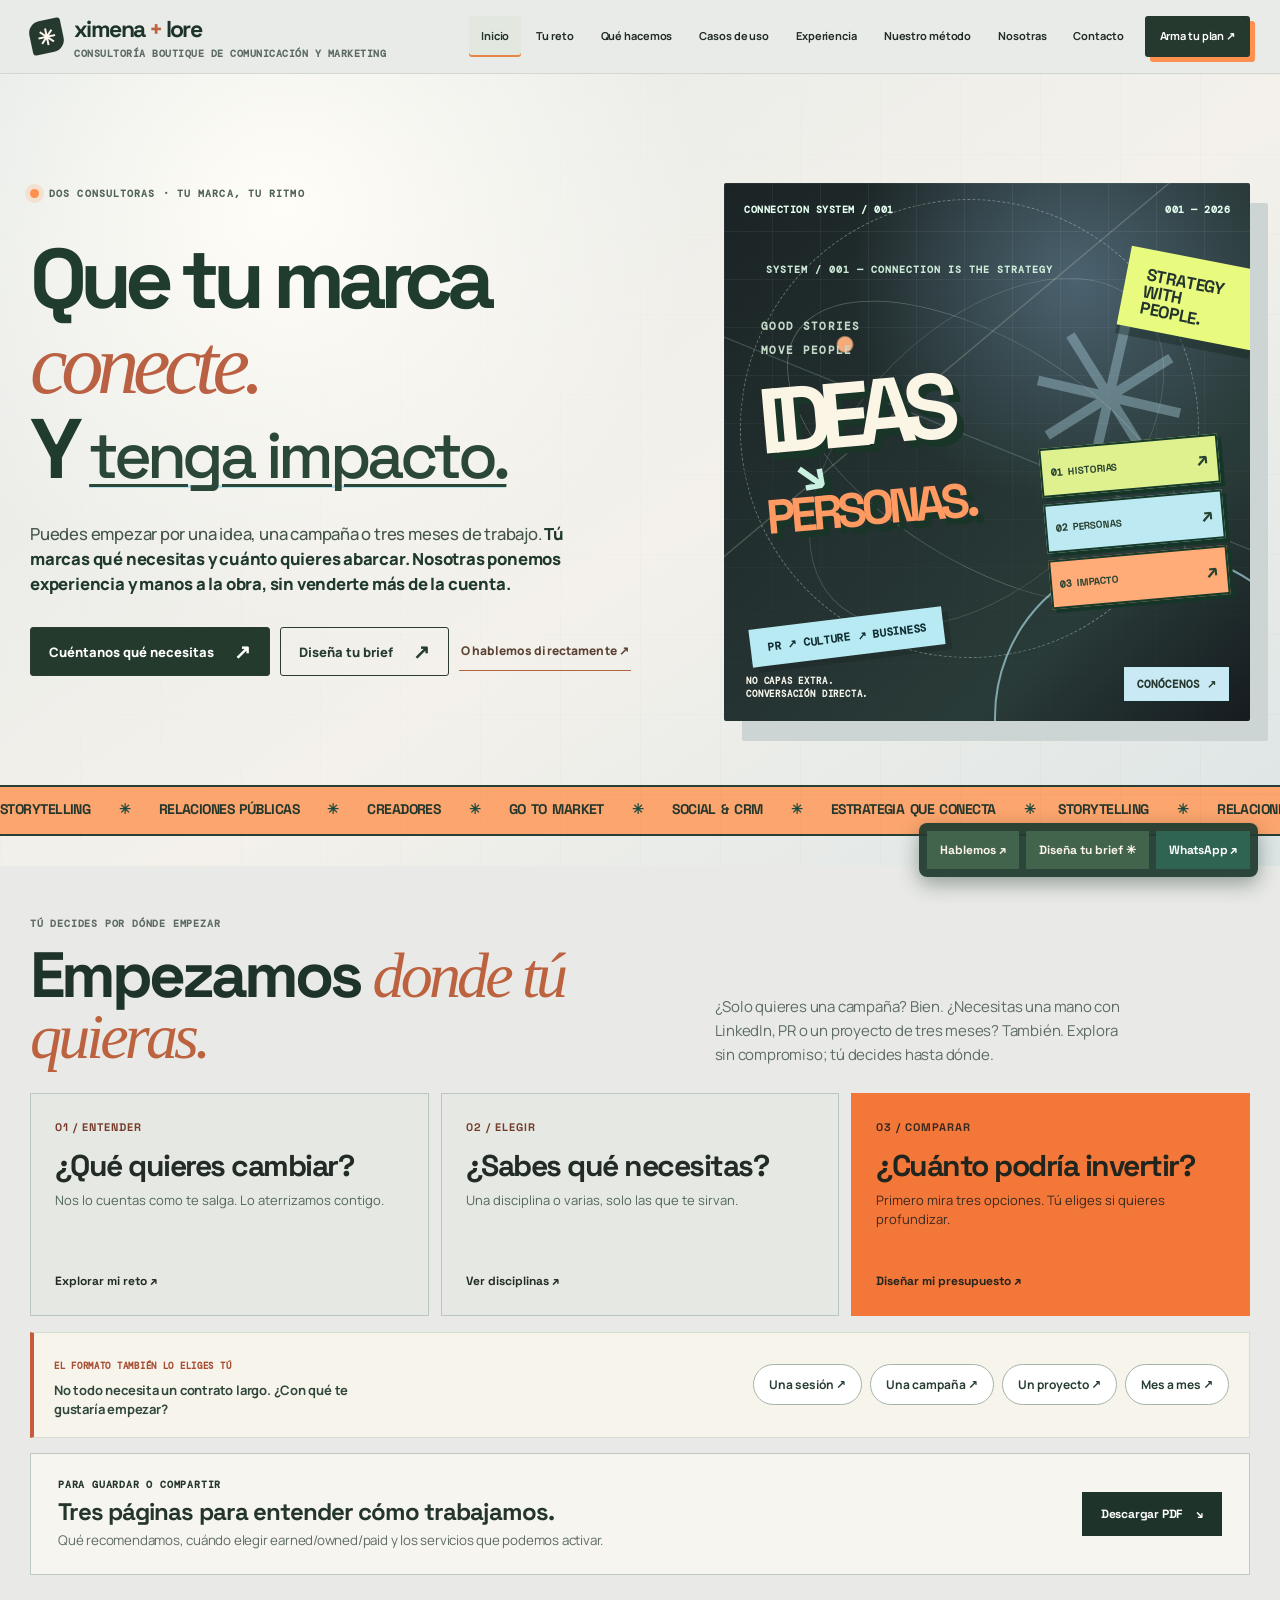
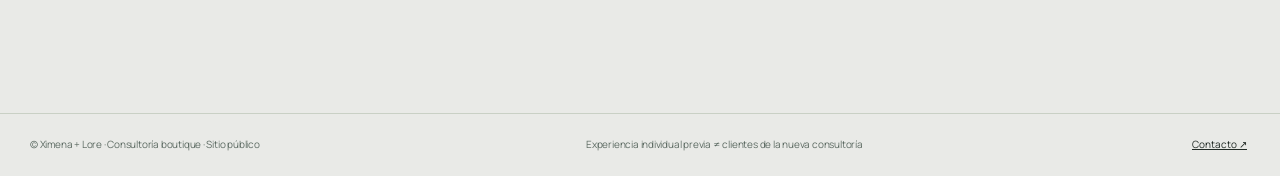
==== index.html @ 66466f3c "V1.9 smooth brief: free three-scope preview, in-flow email for details, client-led formats and copy" ====
<!doctype html>
<html lang="es">
<head>
<meta charset="utf-8">
<meta name="viewport" content="width=device-width, initial-scale=1">
<link rel="canonical" href="https://ximenaylore.github.io/">
<meta name="theme-color" content="#39473f">
<link rel="preconnect" href="https://fonts.googleapis.com">
<link rel="preconnect" href="https://fonts.gstatic.com" crossorigin>
<link href="https://fonts.googleapis.com/css2?family=DM+Mono:wght@400;500&family=Manrope:wght@400;500;600;700;800&family=Space+Grotesk:wght@400;500;600;700&display=swap" rel="stylesheet">
<meta name="description" content="Ximena + Lore. Consultoría boutique de comunicación, PR, storytelling, creators, marketing digital, LinkedIn y GTM. Estrategia y ejecución de la mano de sus fundadoras.">
<meta property="og:title" content="Ximena + Lore | Comunicación que conecta, de cerca">
<meta property="og:description" content="Dos perspectivas para tu marca. Estrategia, criterio y ejecución senior.">
<title>Ximena + Lore | Consultoría boutique de comunicación y marketing</title>
<style>
:root{
  --forest:#40554a;--forest-deep:#283c34;--olive:#6d806f;--sage:#9da99b;--mist:#dce3dc;
  --terracotta:#a65334;--terra-dark:#823e2b;--terra-pale:#f3dfd3;
  --paper:#f6f3ec;--ivory:#fffcf7;--ink:#26352e;--quiet:#637369;--stroke:#cfd5cb;
  --shadow:0 22px 64px rgba(37,55,44,.10);--sans:"DM Sans",system-ui,sans-serif;--display:"Syne","Trebuchet MS",sans-serif;
  --serif:"Instrument Serif",Georgia,serif;
}
*{box-sizing:border-box}html{scroll-behavior:auto}body{margin:0;background:var(--paper);color:var(--ink);font:16px/1.5 var(--sans);-webkit-font-smoothing:antialiased}
button,input,textarea,select{font:inherit}button{cursor:pointer}a{color:inherit}button:disabled{opacity:.45;cursor:not-allowed}a:focus-visible,button:focus-visible,input:focus-visible,textarea:focus-visible,select:focus-visible{outline:3px solid var(--terra-dark);outline-offset:3px}
[hidden]{display:none!important}.skip{position:absolute;z-index:100;left:12px;top:-80px;background:var(--ivory);padding:12px 16px}.skip:focus{top:10px}
.container{width:min(1220px,calc(100% - 48px));margin-inline:auto}.overline{font-size:10px;letter-spacing:.19em;font-weight:800;text-transform:uppercase}.muted{color:var(--quiet)}.small{font-size:13px}.micro{font-size:11px}.serif{font-family:var(--serif);font-weight:400;letter-spacing:-.035em}.display{font-family:var(--display);font-weight:800;letter-spacing:-.073em;text-transform:none;line-height:.99}
h1,h2,h3,p{margin-top:0}h1{font-size:clamp(3.65rem,8.3vw,8.6rem);margin-bottom:24px}h2{font-size:clamp(2.8rem,5.4vw,5.45rem);margin:0 0 20px}h3{margin-bottom:12px}p{line-height:1.6}
.site-header{position:sticky;top:0;z-index:60;background:rgba(246,243,236,.96);border-bottom:1px solid var(--stroke);backdrop-filter:blur(12px)}.header-inner{min-height:77px;display:flex;align-items:center;justify-content:space-between;gap:16px}.brand{display:flex;gap:11px;align-items:center;border:0;background:transparent;color:var(--forest-deep);padding:0;text-align:left;white-space:nowrap}.brand-symbol{width:33px;height:33px;background:var(--terracotta);border-radius:50%;color:var(--ivory);display:grid;place-items:center;font:22px var(--serif);transform:rotate(-15deg)}.brand-name{font-size:22px;letter-spacing:-.08em;font-weight:900}.brand-sub{display:block;font-size:9px;letter-spacing:.06em;text-transform:uppercase;font-weight:700;color:var(--quiet)}
.main-nav{display:flex;align-items:center;gap:3px}.nav-btn{background:transparent;border:0;color:var(--ink);padding:12px 12px;font-size:12px;font-weight:700;border-radius:9px;white-space:nowrap}.nav-btn:hover,.nav-btn[aria-current="page"]{background:var(--mist)}.nav-btn[aria-current="page"]{color:var(--forest-deep)}.nav-btn.nav-cta{background:var(--terracotta);color:white;margin-left:6px;padding:12px 15px}.nav-btn.nav-cta:hover,.nav-btn.nav-cta[aria-current="page"]{background:var(--terra-dark);color:#fff}.hamburger{display:none;white-space:nowrap;background:transparent;border:1px solid var(--stroke);color:var(--ink);border-radius:9px;padding:9px 13px;font-weight:700}
main{min-height:calc(100vh - 140px)}.view{min-height:calc(100svh - 138px);padding:52px 0 68px}.view[hidden]{display:none}.page-head{display:flex;justify-content:space-between;gap:28px;align-items:end;margin-bottom:28px}.page-head h2{max-width:750px}.page-head p{max-width:360px;margin:0;font-size:14px;color:var(--quiet)}.underline-accent{border-bottom:6px solid var(--terracotta)}.accent{color:var(--terracotta)}
.pill{border-radius:100px;border:1px solid var(--ink);padding:12px 19px;display:inline-flex;align-items:center;justify-content:center;gap:9px;text-decoration:none;font-size:12px;font-weight:800;background:transparent;color:var(--ink);transition:transform .15s ease,background .15s ease}.pill:hover{transform:translateY(-2px)}.pill.primary{background:var(--terracotta);border-color:var(--terracotta);color:#fff}.pill.primary:hover{background:var(--terra-dark)}.pill.deep{background:var(--forest-deep);border-color:var(--forest-deep);color:var(--ivory)}.pill.cream{background:var(--ivory);color:var(--ink);border-color:var(--ivory)}.pill.small-pill{padding:9px 13px;font-size:11px}
/* HERO: a landing within the experience, not the beginning of a vertical brochure */
.view-home{padding-top:0}.hero-stage{position:relative;overflow:hidden;background:var(--forest);color:var(--ivory);padding:55px 0 30px}.hero-stage:after{content:"";position:absolute;inset:0;pointer-events:none;background-image:radial-gradient(#fff 0.55px,transparent 0.6px);background-size:9px 9px;opacity:.04}.hero-grid{display:grid;grid-template-columns:1.02fr .98fr;gap:32px;min-height:480px;align-items:center;position:relative;z-index:1}.hero-stage h1{max-width:670px}.hero-stage h1 em{font:italic 400 .76em/1 var(--serif);text-transform:none;color:var(--terra-pale);letter-spacing:-.07em}.hero-lede{font-size:clamp(15px,1.6vw,19px);max-width:520px;color:#f1f2e9;margin-bottom:25px}.hero-actions{display:flex;gap:10px;flex-wrap:wrap}.hero-left .overline{color:#d6dfd4;margin-bottom:20px}
.artwork{height:440px;position:relative;max-width:590px;margin:auto;width:100%;isolation:isolate}.artwork:before{content:"";position:absolute;width:74%;height:86%;border:1px solid rgba(249,244,235,.4);left:13%;top:7%;transform:rotate(-7deg);border-radius:48% 52% 43% 57%;z-index:-1}.artwork:after{content:"✳";color:var(--terracotta);position:absolute;font-size:166px;line-height:1;bottom:-16px;left:1%;transform:rotate(-12deg);z-index:3}.hero-photo{position:absolute;object-fit:cover;border:10px solid #f7f4ec;border-bottom-width:32px;box-shadow:0 19px 36px #152a24a8;filter:grayscale(1)}.hero-photo.xime{width:48%;height:68%;left:11%;top:5%;transform:rotate(-12deg);z-index:1}.hero-photo.lore{width:42%;height:69%;left:50%;top:19%;transform:rotate(10deg);z-index:2}.hand-note{position:absolute;z-index:4;left:30%;bottom:2%;background:var(--terra-pale);color:var(--terra-dark);transform:rotate(-6deg);padding:12px 18px;box-shadow:0 7px 15px #152a2459;font:italic 26px/1.05 var(--serif)}.hero-mini{display:flex;justify-content:space-between;gap:16px;border-top:1px solid #b6c7b450;padding-top:13px;font-size:10px;letter-spacing:.10em;text-transform:uppercase;font-weight:700;position:relative;z-index:1}
.entry-tray{padding:27px 0 0}.entry-top{display:flex;justify-content:space-between;gap:20px;align-items:center;margin-bottom:15px}.entry-top h3{font:italic 27px var(--serif);margin:0}.entry-top p{font-size:11px;margin:0;color:var(--quiet)}.entry-grid{display:grid;grid-template-columns:repeat(5,minmax(0,1fr));gap:9px}.entry-button{border:1px solid var(--stroke);background:var(--ivory);padding:15px;min-height:113px;display:flex;flex-direction:column;align-items:flex-start;justify-content:space-between;text-align:left;transition:background .15s,border .15s,transform .15s;color:var(--ink)}.entry-button:hover{background:var(--terra-pale);border-color:var(--terracotta);transform:translateY(-3px)}.entry-button .entry-no{font:italic 27px var(--serif);color:var(--terracotta)}.entry-button strong{font-size:13px;line-height:1.25;max-width:135px}.entry-button .arrow{margin-left:auto;align-self:end;color:var(--terra-dark)}
/* Interactive problems & methodology */
.problem-layout{display:grid;grid-template-columns:.9fr 1.1fr;gap:15px;align-items:stretch}.problem-list{display:grid;gap:9px}.problem-choice{text-align:left;border:1px solid var(--stroke);background:var(--ivory);padding:17px 20px;display:flex;gap:18px;align-items:center;justify-content:space-between;color:var(--ink);min-height:74px}.problem-choice span{font:italic 22px var(--serif)}.problem-choice small{font-weight:800;font-size:10px;color:var(--quiet)}.problem-choice[aria-pressed="true"]{background:var(--forest);color:var(--ivory);border-color:var(--forest)}.problem-choice[aria-pressed="true"] small{color:#e1e8dc}.problem-detail{background:var(--mist);padding:35px;min-height:370px;display:flex;flex-direction:column;position:relative;overflow:hidden}.problem-detail:after{content:"↗";position:absolute;right:17px;top:-32px;font:180px var(--serif);color:#cad5cb;pointer-events:none}.problem-detail h3{font:400 clamp(30px,3.8vw,55px)/1.04 var(--serif);letter-spacing:-.055em;margin:17px 0;max-width:600px;position:relative;z-index:1}.problem-detail p{max-width:540px;position:relative;z-index:1}.mini-label{font-size:11px;text-transform:uppercase;letter-spacing:.12em;font-weight:800}.detail-pills{display:flex;gap:7px;flex-wrap:wrap;position:relative;z-index:1;margin:14px 0 auto}.detail-pills span{border:1px solid #9caf9e;border-radius:100px;padding:7px 10px;font-size:11px}.detail-actions{display:flex;gap:9px;flex-wrap:wrap;margin-top:26px;position:relative;z-index:1}
.method-strip{margin-top:28px;display:grid;grid-template-columns:repeat(6,1fr);gap:8px}.method-chip{border:1px solid var(--stroke);background:var(--paper);padding:13px;text-align:left;font-size:11px;min-height:78px;color:var(--ink)}.method-chip strong{display:block;font:italic 20px var(--serif);margin-bottom:3px;color:var(--terracotta)}.method-chip[aria-pressed="true"]{background:var(--terra-pale);border-color:var(--terracotta)}.method-reveal{margin-top:10px;padding:15px 20px;border-left:4px solid var(--terracotta);font-size:13px;background:var(--ivory)}
/* Services explorer */
.service-shell{display:grid;grid-template-columns:minmax(250px,.42fr) 1fr;gap:13px;min-height:430px}.service-menu{border:1px solid var(--stroke);background:#e9ede6;padding:13px}.service-filters{display:flex;flex-wrap:wrap;gap:6px;margin-bottom:13px}.filter{background:transparent;border:1px solid #b7c3b6;padding:7px 10px;border-radius:100px;font-size:10px;font-weight:800;color:var(--ink)}.filter[aria-pressed="true"]{background:var(--forest);color:var(--ivory);border-color:var(--forest)}.service-list{display:grid;gap:6px}.service-item{width:100%;text-align:left;border:0;border-bottom:1px solid #c5d0c4;background:transparent;padding:11px 8px;display:flex;align-items:center;justify-content:space-between;gap:10px;color:var(--ink);font-size:14px;font-weight:700}.service-item[aria-pressed="true"]{color:var(--terra-dark);background:var(--ivory)}.service-item span:last-child{font-size:17px}
.service-display{background:var(--forest-deep);color:var(--ivory);padding:30px;display:flex;flex-direction:column;min-height:430px;position:relative;overflow:hidden}.service-display:after{content:"✳";font:210px var(--serif);color:#496052;opacity:.38;position:absolute;right:-14px;top:-80px;z-index:0}.service-display>*{position:relative;z-index:1}.service-display .overline{color:#aebfb0}.service-display h3{font:400 clamp(32px,4.2vw,61px)/1.02 var(--serif);letter-spacing:-.05em;margin:17px 0;max-width:680px}.service-display p{max-width:610px;color:#e4e9df}.service-feature-title{font-size:11px;text-transform:uppercase;letter-spacing:.13em;margin-top:12px;color:#d5dfd0;font-weight:800}.deliverables{display:flex;flex-wrap:wrap;gap:7px;margin:10px 0 auto;padding:0;list-style:none}.deliverables li{border:1px solid #6c8375;border-radius:100px;padding:7px 10px;font-size:11px}.service-foot{border-top:1px solid #668070;margin-top:23px;padding-top:14px;display:flex;gap:17px;justify-content:space-between;align-items:center}.service-foot p{margin:0;font-size:11px;max-width:370px}
/* Evidence carousel */
.evidence-frame{display:grid;grid-template-columns:1.1fr .9fr;min-height:400px;background:var(--forest);color:var(--ivory)}.case-story{padding:37px 40px;display:flex;flex-direction:column}.case-story .overline{color:#d3ded0}.case-story h3{font:400 clamp(36px,4.6vw,64px)/1 var(--serif);letter-spacing:-.055em;margin:16px 0}.case-story p{max-width:580px;font-size:14px}.case-story .case-meta{margin-top:auto;padding-top:26px;font-size:11px;color:#dbe1d8}.case-stat{background:#c7d3c5;color:var(--forest-deep);padding:37px;display:flex;flex-direction:column;justify-content:space-between;position:relative;overflow:hidden}.case-stat:before{content:"";position:absolute;width:280px;height:280px;border:1px solid #a0b1a3;border-radius:50%;top:-65px;right:-60px}.case-stat strong{font:400 clamp(65px,9vw,135px)/1 var(--serif);letter-spacing:-.08em;z-index:1}.case-stat .case-stat-caption{font-size:15px;max-width:240px;z-index:1}.case-stat .case-tag{font-size:10px;letter-spacing:.12em;text-transform:uppercase;font-weight:800;z-index:1}.case-navigation{display:flex;gap:8px;align-items:center;justify-content:space-between;padding:16px 0}.case-tabs{display:flex;gap:5px;flex-wrap:wrap}.case-tab{border:1px solid var(--stroke);padding:9px 12px;background:var(--ivory);font-size:11px;font-weight:800;color:var(--ink)}.case-tab[aria-pressed="true"]{background:var(--terracotta);border-color:var(--terracotta);color:white}.case-arrows{display:flex;gap:6px}.square-btn{width:38px;height:38px;background:transparent;border:1px solid var(--forest);border-radius:50%;color:var(--ink);font-size:21px}.case-warning{font-size:11px;color:var(--quiet);max-width:850px}
/* Founders */
.founder-grid{display:grid;grid-template-columns:1fr 1fr;gap:16px}.founder-card{background:var(--ivory);display:grid;grid-template-columns:.52fr .48fr;min-height:370px;border:1px solid var(--stroke);overflow:hidden}.founder-photo{position:relative;overflow:hidden;min-height:310px;background:#b6c0b8}.founder-photo img{height:100%;width:100%;object-fit:cover;filter:grayscale(1)}.founder-photo .stamp{position:absolute;left:8px;bottom:12px;background:var(--terra-pale);padding:7px 13px;font:italic 26px var(--serif);transform:rotate(-5deg)}.founder-info{padding:25px;display:flex;flex-direction:column}.founder-info .overline{color:var(--terra-dark)}.founder-info h3{font:400 clamp(29px,3vw,47px)/1 var(--serif);letter-spacing:-.06em;margin:13px 0}.founder-info p{font-size:13px}.founder-info strong{font-size:12px;margin-top:auto;padding-top:15px}.founder-summary{margin-top:20px;display:flex;align-items:start;gap:15px;padding:18px 22px;background:var(--mist);font-size:13px}.founder-summary strong{white-space:nowrap}
/* Quote wizard */
.quote-screen{background:#e9ede7}.quote-layout{display:grid;grid-template-columns:minmax(0,1.35fr) minmax(275px,.65fr);gap:15px;align-items:start}.quote-panel{background:var(--ivory);padding:29px 34px;border:1px solid var(--stroke);min-height:470px}.step-track{display:grid;grid-template-columns:repeat(4,1fr);gap:5px;margin:0 0 28px}.step-track button{background:#e8e9e2;border:0;border-top:4px solid #cbd5c7;color:var(--quiet);padding:11px 6px;text-align:left;font-size:11px;font-weight:800}.step-track button[aria-current="step"]{border-color:var(--terracotta);color:var(--terra-dark);background:var(--terra-pale)}.step-track button.past{border-color:var(--forest);color:var(--ink)}.wizard-step h3{font:400 clamp(27px,3.6vw,40px)/1.1 var(--serif);letter-spacing:-.04em;margin:4px 0 12px}.wizard-step>p{font-size:13px;color:var(--quiet);margin-bottom:17px;max-width:650px}.option-grid{display:grid;grid-template-columns:repeat(2,minmax(0,1fr));gap:8px;margin:17px 0}.option{position:relative;display:block}.option input{position:absolute;opacity:0;width:1px;height:1px}.option span{display:flex;align-items:center;gap:8px;min-height:55px;padding:13px 14px;background:#f6f7f2;border:1px solid var(--stroke);font-size:12px;font-weight:700}.option input:checked+span{background:#dce8de;border-color:var(--forest);box-shadow:inset 4px 0 var(--forest)}.option input:focus-visible+span{outline:3px solid var(--terra-dark);outline-offset:2px}.option .emoji{font-size:18px}
.form-row{display:grid;grid-template-columns:1fr 1fr;gap:14px}.field{display:block;margin-bottom:15px}.field label{display:block;margin-bottom:6px;font-size:12px;font-weight:800}.field input,.field select,.field textarea{display:block;width:100%;background:#fff;border:1px solid #adbcae;color:var(--ink);padding:12px 11px;border-radius:3px;font-size:13px}.field textarea{min-height:76px;resize:vertical}.field small{display:block;color:var(--quiet);font-size:10px;margin-top:5px}.mini-choices{display:flex;flex-wrap:wrap;gap:8px;margin:11px 0 22px}.choice{background:#f2f4ed;border:1px solid var(--stroke);padding:8px 10px;font-size:11px;font-weight:700;color:var(--ink)}.choice[aria-pressed="true"]{background:var(--forest);color:white}.wizard-actions{display:flex;gap:10px;align-items:center;justify-content:space-between;margin-top:24px;border-top:1px solid var(--stroke);padding-top:20px;flex-wrap:wrap}.wizard-actions .controls{display:flex;gap:8px}.quote-guide{position:sticky;top:95px;background:var(--forest-deep);padding:28px;color:var(--ivory)}.quote-guide .overline{color:#c3d0c1}.quote-guide h3{font:italic 31px/1.1 var(--serif);margin:19px 0}.quote-guide p{font-size:13px;color:#e2e9e0}.guide-floor{border-top:1px solid #6a8170;margin:23px 0 0;padding-top:22px}.guide-floor strong{display:block;font:400 44px/1.1 var(--serif);letter-spacing:-.05em}.guide-floor small{font-size:10px;color:#d1ded1}.guide-caption{font-size:10px;color:#c3d0c1!important;margin-top:18px}.result-intro{background:#e9ede6;padding:16px 18px;margin:20px 0 17px}.result-intro strong{display:block;font:400 26px var(--serif);margin-bottom:6px}.result-intro p{font-size:12px;margin:0}.tier-grid{display:grid;grid-template-columns:repeat(3,minmax(0,1fr));gap:9px}.tier{border:1px solid var(--stroke);padding:15px;background:#f9f9f4}.tier.rec{border-color:var(--terracotta);background:var(--terra-pale)}.tier .overline{color:var(--terra-dark);letter-spacing:.10em;font-size:9px}.tier h4{font:400 24px var(--serif);letter-spacing:-.04em;margin:8px 0}.tier p{font-size:11px;line-height:1.5;margin:0}.exclude{font-size:11px;color:var(--quiet);margin:18px 0 0}.disclaimer{padding:12px;background:#f3e7db;font-size:11px;margin-top:13px}
/* Contact */
.contact-stage{background:var(--forest);color:var(--ivory);padding:44px;display:grid;grid-template-columns:1fr .85fr;gap:38px;position:relative;overflow:hidden}.contact-stage:after{content:"*";font:400 280px var(--serif);color:#6f866f;position:absolute;bottom:-165px;right:1%;opacity:.4;pointer-events:none}.contact-stage h2{margin:18px 0;font-size:clamp(3rem,5.6vw,6rem)}.contact-stage p{max-width:530px;color:#e3e7dc}.contact-channels{position:relative;z-index:1;align-self:center;display:grid;gap:10px}.contact-person{background:var(--ivory);color:var(--ink);padding:20px;display:flex;justify-content:space-between;gap:15px;align-items:center}.contact-person span{display:block;font-size:11px;text-transform:uppercase;letter-spacing:.1em;font-weight:800}.contact-person a{font-size:13px;overflow-wrap:anywhere;color:var(--terra-dark)}.contact-person a:hover{text-decoration-thickness:2px}.privacy-note{font-size:11px;color:var(--quiet);margin-top:22px}
.site-footer{border-top:1px solid var(--stroke);background:var(--paper)}.footer-inner{min-height:62px;display:flex;gap:18px;justify-content:space-between;align-items:center;color:var(--quiet);font-size:10px}.footer-inner button{border:0;background:transparent;text-decoration:underline;color:var(--ink);padding:3px}
@media(max-width:1100px){.main-nav{gap:0}.nav-btn{padding:10px 8px;font-size:11px}.brand-sub{display:none}.founder-card{grid-template-columns:.46fr .54fr}.founder-info{padding:19px}.hero-grid{gap:12px}.artwork{height:400px}}
@media(max-width:860px){.container{width:min(100% - 32px,1220px)}.hamburger{display:block}.main-nav{display:none;position:absolute;top:76px;left:0;right:0;background:var(--paper);border-bottom:1px solid var(--stroke);padding:12px 16px 17px;flex-direction:column;align-items:stretch;box-shadow:var(--shadow)}.main-nav.open{display:flex}.nav-btn{text-align:left;padding:13px 14px;font-size:13px}.nav-btn.nav-cta{margin-left:0}.hero-grid{grid-template-columns:1fr}.hero-stage{padding-top:44px}.hero-grid{min-height:0}.hero-left h1{max-width:720px}.artwork{height:310px;max-width:430px}.hero-photo.xime{width:43%;height:81%;left:15%;top:0}.hero-photo.lore{height:83%;width:38%;left:50%;top:5%}.hand-note{bottom:0;font-size:22px}.entry-grid{grid-template-columns:repeat(3,1fr)}.page-head{display:block}.page-head p{margin-top:16px;max-width:680px}.problem-layout,.service-shell,.quote-layout{grid-template-columns:1fr}.problem-detail{min-height:305px}.service-shell{min-height:0}.service-list{grid-template-columns:repeat(2,1fr)}.service-menu{padding:10px}.service-display{min-height:340px}.quote-guide{position:static}.founder-grid{grid-template-columns:1fr}.founder-card{grid-template-columns:200px 1fr;min-height:290px}.method-strip{grid-template-columns:repeat(3,1fr)}.contact-stage{grid-template-columns:1fr}.evidence-frame{grid-template-columns:1fr 1fr}}
@media(max-width:570px){.brand-name{font-size:19px}.brand-sub{display:none}.container{width:calc(100% - 28px)}.view{padding:29px 0 46px;min-height:calc(100svh - 137px)}.view-home{padding-top:0}.hero-stage{padding:34px 0 20px}.hero-stage h1{font-size:clamp(3.2rem,13.5vw,5.1rem)}.hero-lede{font-size:14px}.hero-grid{gap:10px}.artwork{height:250px}.hero-photo{border-width:7px;border-bottom-width:22px}.artwork:after{font-size:100px}.hand-note{font-size:18px;padding:9px 12px}.hero-mini{flex-wrap:wrap}.entry-grid{grid-template-columns:repeat(2,1fr)}.entry-button{min-height:107px;padding:14px}.entry-button:last-child{grid-column:1/-1;min-height:83px;display:grid;grid-template-columns:43px 1fr 18px;align-items:center;gap:9px}.entry-button:last-child strong{max-width:none}.entry-top{align-items:start}.entry-top h3{font-size:23px}.entry-top p{max-width:130px}.page-head{margin-bottom:24px}h2{font-size:clamp(2.65rem,10vw,3.7rem)}.problem-choice{min-height:64px;padding:14px}.problem-choice span{font-size:19px}.problem-detail{padding:24px;min-height:340px}.method-strip{grid-template-columns:repeat(2,1fr)}.method-chip{min-height:68px}.service-list{grid-template-columns:1fr}.service-item{padding:12px}.service-display{padding:24px;min-height:400px}.service-foot{align-items:start;flex-direction:column}.evidence-frame{grid-template-columns:1fr}.case-story{padding:27px;min-height:330px}.case-story h3{font-size:clamp(38px,10vw,57px)}.case-stat{padding:28px;min-height:235px}.case-stat strong{font-size:85px}.case-navigation{display:block}.case-arrows{margin-top:13px;justify-content:flex-end}.founder-card{grid-template-columns:42% 58%;min-height:290px}.founder-photo{min-height:280px}.founder-info{padding:16px}.founder-info h3{font-size:30px}.founder-info p{font-size:12px}.founder-info strong{font-size:11px}.founder-summary{display:block}.founder-summary strong{display:block;margin-bottom:7px}.quote-panel{padding:18px}.step-track button{font-size:10px}.form-row{grid-template-columns:1fr;gap:0}.option-grid{grid-template-columns:1fr 1fr;gap:6px}.option span{min-height:60px;padding:8px;font-size:11px}.tier-grid{grid-template-columns:1fr}.quote-guide{padding:24px}.contact-stage{padding:25px}.contact-stage h2{font-size:3.1rem}.contact-person{display:block}.contact-person .pill{margin-top:8px}.footer-inner{flex-direction:column;align-items:start;padding:17px 0;gap:7px}}
@media(prefers-reduced-motion:reduce){*,*:before,*:after{scroll-behavior:auto!important;transition:none!important;animation:none!important}}

/* v0.3: expressive editorial identity, motion with purpose, warm off-axis spacing */
:root{--terracotta:#b66a43;--terra-dark:#8d4b32;--terra-pale:#f5e5d7;--forest:#40554a;--mist:#dce3dc}
body{letter-spacing:-.013em}h1,h2,h3,h4{letter-spacing:-.06em}.brand-name{font-family:var(--display);font-size:23px;font-weight:800;letter-spacing:-.09em}
.display{text-transform:none;line-height:.99;letter-spacing:-.08em;font-weight:800}
.overline{font-family:var(--sans);font-weight:800;letter-spacing:.12em}
.hero-stage h1 em{font-family:var(--serif);font-weight:400;font-style:italic;color:#e6bd9e;line-height:.87}
.hero-grid{grid-template-columns:1.08fr .92fr}.hero-stage{background:linear-gradient(132deg,#40554a 0%,#324a3d 66%,#526559 100%)}
.hero-left h1{font-size:clamp(3.3rem,7.3vw,7.7rem)}
.hand-note{font-family:var(--serif);font-size:31px;font-style:italic}
.entry-button{border-radius:13px 13px 30px 13px;transition:transform .27s cubic-bezier(.2,.8,.3,1),box-shadow .27s,background .27s}
.entry-button:hover{transform:translateY(-7px) rotate(-1deg);box-shadow:0 15px 26px #364d3d22}
.entry-button:nth-child(even):hover{transform:translateY(-7px) rotate(1deg)}
.pill{transition:transform .21s ease,background .2s ease,box-shadow .2s ease}
.pill:hover{box-shadow:0 6px 20px #0000001a}
.problem-choice,.service-item,.case-tab,.filter,.method-chip{transition:background .18s ease,transform .18s ease}
.problem-choice:hover,.service-item:hover,.method-chip:hover{transform:translateX(4px)}
.service-item{border-radius:7px}.service-actions{display:flex;flex-wrap:wrap;gap:9px;align-items:center}.pill.outline-light{color:white;border-color:#a8baad;background:transparent}
.case-extra{display:flex;align-items:center;gap:13px;margin:16px 0 0}.case-extra span{font-size:12px;color:var(--quiet)}
.quote-panel{scroll-margin-top:100px}.budget-quiet{border-left:3px solid var(--terracotta);background:#f5f3ed;padding:12px 16px;display:flex;gap:9px;align-items:center;font-size:12px;margin-bottom:18px}
.budget-quiet span{font-size:24px;color:var(--terracotta)}
.guide-floor strong{font-family:var(--display);font-weight:700;font-size:29px;letter-spacing:-.06em;line-height:1.15;margin:12px 0}
.result-intro strong{font-family:var(--display);font-size:23px;font-weight:700;letter-spacing:-.04em}
.estimate-status{font-size:11px;margin:14px 0 10px;color:var(--quiet);font-weight:700}.tier{border-radius:13px}.tier-price{font:700 clamp(21px,2.4vw,29px) var(--display);letter-spacing:-.055em;margin-bottom:10px}.tier-price small{font:600 10px var(--sans);display:block;letter-spacing:0;margin-top:3px}.tier-note{color:#7d5a45;margin-top:10px!important}
.quote-conversation{border-radius:18px;background:var(--forest-deep);color:white;padding:22px;margin-top:22px;display:flex;flex-direction:column;align-items:flex-start}
.quote-conversation .overline{color:#d5d8bf}.quote-conversation h4{font:700 clamp(25px,4vw,37px)/1.06 var(--display);letter-spacing:-.06em;margin:10px 0}.quote-conversation p{font-size:13px;max-width:500px;color:#e5eee4}.quote-conversation .pill{margin-top:4px}
.quick-channels{display:flex;gap:8px;flex-wrap:wrap}.quick-channels .pill{font-size:11px}
/* Playful accessible modal panels */
dialog{border:0;padding:0;max-height:calc(100dvh - 32px);box-shadow:0 27px 90px #10271e78}
dialog::backdrop{background:rgba(22,40,33,.73);backdrop-filter:blur(7px)}
.editorial-modal{width:min(860px,calc(100% - 26px));background:var(--paper);border-radius:24px;overflow:auto}
.modal-shell,.conversation-shell{padding:0}.modal-head,.conversation-top{display:flex;align-items:center;justify-content:space-between;gap:16px;padding:17px 22px;background:var(--ivory);border-bottom:1px solid var(--stroke)}
.modal-close{border:1px solid var(--stroke);background:var(--paper);width:40px;height:40px;border-radius:50%;font-size:17px;display:grid;place-items:center;flex-shrink:0}
.modal-close:hover{background:var(--terra-pale)}
.modal-grid{display:grid;grid-template-columns:36% 64%;min-height:410px}.modal-side{background:var(--terracotta);color:white;padding:33px;display:flex;flex-direction:column;position:relative;overflow:hidden}.modal-side .overline{color:#fff1e7}
.modal-art{font:italic 230px/1 var(--serif);margin:auto;align-self:center;transform:rotate(-14deg);color:#f5e4d2;text-shadow:8px 8px 0 #874c3340}.modal-side-caption{font-size:12px;letter-spacing:.04em;position:relative;z-index:1}
.modal-body{padding:40px 40px 34px;display:flex;flex-direction:column}.modal-body h2{font:800 clamp(34px,5vw,57px)/1 var(--display);letter-spacing:-.085em;margin:0 0 19px;overflow-wrap:break-word}.modal-body>p{font-size:14px;color:var(--quiet);max-width:530px}
.modal-chips{display:flex;gap:7px;flex-wrap:wrap;margin:13px 0 18px}.modal-chips span{border:1px solid var(--stroke);background:var(--ivory);padding:7px 10px;border-radius:100px;font-size:11px}
.modal-caveat{font-size:11px!important;background:#eceee7;padding:12px;color:#617266!important}.modal-actions{display:flex;gap:8px;flex-wrap:wrap;margin-top:auto;padding-top:20px}
.conversation-modal{width:min(940px,calc(100% - 26px));border-radius:24px;background:var(--ivory);overflow:auto}.conversation-grid{display:grid;grid-template-columns:48% 52%}.conversation-grid>div:first-child{background:var(--forest);color:white;padding:37px}.conversation-grid>div:first-child p{color:#e9eee5;font-size:14px}.conversation-grid h2{font:800 clamp(35px,5vw,59px)/1 var(--display);letter-spacing:-.08em;margin:12px 0 19px}.conversation-grid h2 em{font:italic 400 1em var(--serif);color:#efc8a6}.hand-scribble{font:italic 27px var(--serif);color:#e6bf9e;transform:rotate(-3deg);margin:8px 0 22px}
.reason-grid{display:flex;flex-wrap:wrap;gap:7px;margin-top:31px}.reason-pill{padding:10px 13px;border:1px solid #8aa08b;background:transparent;color:#fff;border-radius:100px;font-size:11px;font-weight:700}.reason-pill[aria-pressed="true"]{background:var(--terra-pale);color:var(--forest-deep);border-color:var(--terra-pale)}
#conversation-form{padding:33px;display:flex;flex-direction:column;justify-content:center}#conversation-form textarea{min-height:155px}
.dialog-channels{display:flex;flex-wrap:wrap;gap:9px;margin-top:11px}.pill.whatsapp{background:#edf3ea;color:var(--forest-deep);border:1px solid #a7bba9}
@keyframes paperIn{from{opacity:0;transform:translateY(22px) rotate(-.7deg) scale(.97)}to{opacity:1;transform:translateY(0) rotate(0) scale(1)}}
dialog[open] .modal-shell,dialog[open] .conversation-shell{animation:paperIn .3s cubic-bezier(.22,.88,.23,1)}
@media(max-width:860px){.hero-grid{grid-template-columns:1fr}.modal-grid{grid-template-columns:30% 70%}.modal-side{padding:22px}.modal-body{padding:26px}.conversation-grid{grid-template-columns:1fr 1fr}}
@media(max-width:630px){.modal-grid,.conversation-grid{grid-template-columns:1fr}.modal-side{min-height:112px;padding:15px 24px}.modal-art{position:absolute;font-size:145px;right:30px;top:-26px;opacity:.5}.modal-side-caption{margin-top:13px}.modal-body{padding:26px 22px}.modal-body h2{font-size:36px}.conversation-grid>div:first-child{padding:25px}.conversation-grid h2{font-size:38px}.reason-grid{margin-top:15px}#conversation-form{padding:24px}.dialog-channels{display:grid}.dialog-channels>*{width:100%}.case-extra{flex-wrap:wrap}.quote-conversation{padding:18px}}
@media(prefers-reduced-motion:reduce){dialog[open] .modal-shell,dialog[open] .conversation-shell{animation:none!important}}


/* v0.4 · playful accents, restrained and editorial: mandarina + cacao */
:root{--mandarin:#F28C45;--mandarin-pale:#FCE5CF;--chocolate:#4B3029;--cocoa-mist:#E7D8CC}
.meta-terracotta{color:var(--terracotta)}
.brand-symbol{background:var(--chocolate);color:var(--mandarin)}
.hero-stage{background:linear-gradient(132deg,#40554a 0%,#344c40 67%,#3b5348 100%)}
.artwork:after{color:var(--mandarin)}.hero-photo{box-shadow:0 20px 38px #152a2470}
.hand-note{background:#f6e4d3;color:var(--chocolate)}
.entry-button:nth-child(3) .entry-no,.entry-button:nth-child(4) .entry-no{color:var(--chocolate)}
.entry-button:nth-child(3):hover{background:var(--mandarin-pale);border-color:var(--mandarin)}
.entry-button:nth-child(4):hover{background:var(--cocoa-mist);border-color:var(--chocolate)}
.entry-button:nth-child(5){border-bottom:3px solid var(--mandarin)}
.service-menu{background:#e7eae2;border-top:5px solid var(--chocolate)}
.service-item{border-radius:8px;padding-inline:12px}.service-item:hover{background:var(--mandarin-pale);color:var(--chocolate)}
.service-item[aria-pressed="true"]{background:var(--ivory);color:var(--terra-dark);box-shadow:inset 4px 0 var(--mandarin)}
.service-display{background:linear-gradient(130deg,#293f35,#34463c)}
.service-display:after{color:var(--mandarin);opacity:.16}
.service-actions .pill.cream{background:var(--mandarin);color:var(--chocolate);border-color:var(--mandarin)}
.case-tab:nth-child(2)[aria-pressed="true"],.case-tab:nth-child(4)[aria-pressed="true"]{background:var(--chocolate);border-color:var(--chocolate)}
.contact-stage{background:linear-gradient(125deg,#3b5246 0%,#293e35 65%,#4b3029 140%)}
.quote-conversation{background:var(--chocolate)}.quote-conversation .pill.primary{background:var(--mandarin);border-color:var(--mandarin);color:var(--chocolate)}
.modal-side{background:var(--chocolate);color:var(--ivory)}
.modal-side[data-tone="mandarin"]{background:var(--mandarin);color:var(--chocolate)}
.modal-side[data-tone="mandarin"] .overline{color:var(--chocolate)}
.modal-side[data-tone="mandarin"] .modal-art{color:#fff0dc;text-shadow:9px 9px #ad592d24}
.modal-side[data-tone="sage"]{background:#829687;color:#203a30}
.modal-side[data-tone="sage"] .overline{color:#203a30}
.modal-side[data-tone="sage"] .modal-art{color:#dce8d7;text-shadow:9px 9px #344c4020}
.modal-side[data-tone="terra"]{background:var(--terracotta);color:#fff}
.modal-side[data-tone="cocoa"]{background:var(--chocolate);color:#faf0e4}
.modal-art{font-size:clamp(135px,18vw,220px)}
.modal-grid{grid-template-columns:29% 71%;min-height:570px}
.modal-body{padding:30px 36px;min-width:0}.modal-body h2{font-size:clamp(35px,4.25vw,52px);margin:5px 0 9px}
.modal-body>p{font-size:13px;line-height:1.55;margin:0 0 15px;color:#617267}
.modal-story-kicker{display:flex;align-items:center;justify-content:space-between;gap:8px;font-size:10px;font-weight:800;letter-spacing:.14em;color:var(--terra-dark)}
.modal-story-kicker span{display:grid;place-items:center;background:var(--mandarin);width:30px;height:30px;border-radius:50%;font-size:18px;color:var(--chocolate)}
.editorial-modal{width:min(1010px,calc(100% - 28px));max-height:min(92dvh,840px)}
.modal-side-caption{margin-top:auto;max-width:210px}
.explore-tabs{display:grid;grid-template-columns:repeat(3,minmax(0,1fr));gap:6px;margin:7px 0 12px}
.explore-tab{padding:11px 8px;text-align:center;background:#e9ede6;border:1px solid #d6dcd4;color:var(--forest-deep);font-size:11px;font-weight:800;border-radius:7px 7px 0 0}
.explore-tab[aria-selected="true"]{background:var(--chocolate);color:#fff7ec;border-color:var(--chocolate);box-shadow:inset 0 -3px var(--mandarin)}
#explore-content{background:#fffaf3;border:1px solid #e2dfd6;padding:21px 22px;border-radius:0 11px 11px 11px;min-height:246px;outline-offset:3px}
.explore-heading{font:400 clamp(24px,3vw,32px)/1.12 var(--serif);letter-spacing:-.025em;margin-bottom:10px;color:var(--chocolate)}
.explore-body{font-size:13px;color:#43564b;margin:0 0 12px;line-height:1.52}
.explore-example{border-left:4px solid var(--mandarin);padding:10px 13px;background:var(--mandarin-pale);font-size:12px;color:var(--chocolate);border-radius:0 7px 7px 0;margin:13px 0}
.explore-example strong,.explore-proof strong{display:block;font-size:10px;text-transform:uppercase;letter-spacing:.08em;margin-bottom:4px}
.explore-proof{font-size:11px;color:#586b5b;border-top:1px solid #e2d7cd;margin-top:13px;padding-top:11px}
.explore-steps{display:grid;gap:7px}.explore-step{display:grid;grid-template-columns:30px 1fr;gap:10px;align-items:start;border-bottom:1px solid #e9e0d5;padding-bottom:8px}.explore-step:last-child{border-bottom:0;padding-bottom:0}
.explore-step b{background:var(--mandarin);color:var(--chocolate);display:grid;place-items:center;width:29px;height:29px;border-radius:50%;font:800 11px var(--sans)}
.explore-step strong{font-size:12px;color:var(--chocolate)}.explore-step p{font-size:11px;color:#56695d;margin:2px 0 0}
.explore-output-grid{display:grid;grid-template-columns:1fr 1fr;gap:7px}
.explore-output{background:#f0eee6;border:1px solid #e1d9ce;padding:10px;border-radius:7px}.explore-output strong{font-size:11px;color:var(--chocolate);display:block;margin-bottom:2px}.explore-output p{font-size:10px;margin:0;color:#59675d;line-height:1.45}
.explore-bottom{display:flex;justify-content:space-between;align-items:center;gap:12px;margin:10px 0 0}.explore-bottom>span{font:italic 20px var(--serif);color:var(--terracotta)}
.explore-next{border:0;border-bottom:1px solid var(--chocolate);background:transparent;font-size:12px;font-weight:800;color:var(--chocolate);padding:4px 0}
.modal-actions{padding-top:13px;gap:7px}.modal-actions .pill{font-size:11px;padding:10px 14px}
.modal-actions .pill.primary{background:var(--mandarin);color:var(--chocolate);border-color:var(--mandarin)}
.modal-optional-proof{border:0;background:transparent;text-decoration:underline;color:var(--terra-dark);font-size:11px;font-weight:800;padding:6px 0;text-align:left}
@media(max-width:860px){.modal-grid{grid-template-columns:27% 73%}.modal-body{padding:23px}.modal-side{padding:21px}}
@media(max-width:630px){.editorial-modal{max-height:calc(100dvh - 18px);width:calc(100% - 16px);border-radius:15px}.modal-grid{grid-template-columns:1fr;min-height:0}.modal-side{min-height:77px;padding:11px 19px}.modal-art{font-size:103px;top:-33px}.modal-side-caption{font-size:10px;max-width:175px;margin-top:5px}.modal-body{padding:18px}.modal-body h2{font-size:34px;margin-bottom:8px}.modal-body>p{font-size:12px;margin-bottom:10px}.modal-story-kicker{font-size:9px}.explore-tabs{gap:4px;margin-top:5px}.explore-tab{font-size:10px;padding:10px 3px}.explore-heading{font-size:26px}.explore-body{font-size:12px}.explore-output-grid{grid-template-columns:1fr 1fr}.explore-output{padding:8px}.explore-bottom{margin-top:8px}.modal-actions{padding-top:9px}#explore-content{padding:14px;min-height:200px}.modal-head{padding:10px 15px}.modal-close{width:34px;height:34px}}

/* v0.5 – bolder editorial system. Every background owns an explicit foreground. */
:root{
 --paper:#F4F0E7;--ivory:#FFFDF8;--forest:#39473F;--forest-deep:#243A30;
 --terracotta:#B56443;--terra-dark:#763B2B;--mandarin:#F9973C;
 --chocolate:#422820;--cocoa-mist:#E8DBCB;--mist:#E2E7DF;
 --ink:#1D2921;--quiet:#3F5548;--stroke:#BDC8BC;
 --display:"Space Grotesk","Arial Black",sans-serif;
 --sans:"Manrope",Arial,sans-serif;
 --serif:"Space Grotesk","Arial Black",sans-serif;
 --mono:"DM Mono",monospace;
}
body{font-family:var(--sans);color:var(--ink);background:var(--paper)}
.display,h1,h2,h3,.modal-body h2,.founder-info h3,.case-story h3,.service-display h3,.guide-floor strong{font-family:var(--display);font-weight:700;letter-spacing:-.07em}
.overline,.brand-sub,.entry-no,.mini-label,.meta-caption,.quote-estimate-kicker{font-family:var(--mono);letter-spacing:.08em}
.brand-name{font-family:var(--display);font-weight:700;letter-spacing:-.07em}
.brand-symbol{border-radius:6px 14px 6px 14px;background:var(--mandarin);color:var(--chocolate);transform:rotate(-10deg)}
.site-header{background:rgba(244,240,231,.97);border-bottom:2px solid var(--chocolate)}
.nav-btn{border-radius:3px}.nav-btn:hover{background:var(--cocoa-mist)}
.nav-btn.nav-cta{background:var(--chocolate);color:#fff7ec;box-shadow:5px 5px 0 var(--mandarin)}
.nav-btn.nav-cta:hover,.nav-btn.nav-cta[aria-current="page"]{background:var(--forest-deep);color:#fff;box-shadow:4px 4px 0 var(--mandarin)}
.hero-stage{background:linear-gradient(136deg,#394b41 0%,#273c32 73%,#4a352d 120%);color:#FFFDF8}
.hero-stage h1{font-weight:700;letter-spacing:-.085em;line-height:.94}
.hero-stage h1 em{font-family:var(--display);font-weight:500;font-style:normal;color:var(--mandarin);text-decoration:underline;text-decoration-thickness:4px;text-underline-offset:.09em}
.hero-lede,.hero-left .overline,.hero-mini{color:#F1F2EA}
.hero-mini{border-color:#94A99A}
.hero-stage:before{content:"STUDIO / 01";position:absolute;right:2.4%;top:15px;color:#CBD2CA;font:500 11px var(--mono);letter-spacing:.14em}
.hero-photo{border:7px solid var(--paper);border-bottom-width:26px;filter:grayscale(1) contrast(1.1)}
.hand-note{font:700 22px/1.04 var(--display);letter-spacing:-.06em;background:var(--mandarin);color:var(--chocolate);transform:rotate(-7deg)}
.entry-top h3{font:700 28px var(--display);letter-spacing:-.05em}
.entry-button{background:var(--ivory);border:1.5px solid var(--chocolate);border-radius:3px 22px 3px 3px;box-shadow:5px 5px 0 #4931251a;transition:transform .2s ease,box-shadow .2s ease,background .2s ease}
.entry-button:hover{background:var(--mandarin-pale);border-color:var(--chocolate);transform:translate(-2px,-4px) rotate(-1deg);box-shadow:9px 9px 0 #49312520}
.entry-button:nth-child(3){background:#F4D7BA}.entry-button:nth-child(4){background:#E6E9DC}
.entry-button .entry-no{font:500 14px var(--mono);color:var(--terra-dark)}.entry-button strong{font:700 15px/1.22 var(--display);color:var(--chocolate)}
.pill,.filter,.choice,.method-chip,.service-item{font-family:var(--sans);font-weight:800}
.pill{border-radius:7px;min-height:43px}.pill.primary{background:var(--mandarin);border-color:var(--chocolate);color:var(--chocolate)}
.pill.primary:hover{background:#FFC078;color:var(--chocolate)}
.pill.deep{background:var(--chocolate);color:#fffaf1;border-color:var(--chocolate)}
.pill.deep:hover{background:var(--forest-deep);color:#fff}
.page-head p,.wizard-step>p,.modal-body>p,.founder-info p{color:var(--quiet)}
.accent{color:var(--terra-dark);text-decoration:underline;text-decoration-thickness:3px;text-underline-offset:8px;text-decoration-color:var(--mandarin)}
.problem-detail{background:#DCE5D9;color:var(--ink)}.problem-detail .overline{color:var(--chocolate)}
.problem-choice[aria-pressed="true"]{background:var(--chocolate);color:#fffdf8}.problem-choice[aria-pressed="true"] small{color:#f7e5d8}
.method-chip[aria-pressed="true"]{background:var(--mandarin);color:var(--chocolate)}
.service-menu{background:#E5E8DE;border:2px solid var(--chocolate)}
.service-display{background:#2D4537;color:#fffdf8;border-radius:0 22px 0 0}
.service-display .overline,.service-feature-title,.service-display p,.service-foot p{color:#F0F5EA}
.service-display .deliverables li{color:#F9FCF5;border-color:#BACBB9}
.service-item[aria-pressed="true"]{background:var(--mandarin-pale);color:var(--chocolate)}
.service-item:hover{color:var(--chocolate)}
.service-display h3{font-size:clamp(36px,4.5vw,62px)}
.founder-info{color:var(--ink)}.founder-info .overline{color:var(--terra-dark)}
.quote-screen{background:#E2E8DE}.quote-panel{background:var(--ivory);border:2px solid #AEBBAB;border-radius:0 22px 0 0}
.quote-guide{background:var(--chocolate);border-radius:0 22px 0 0;color:#FFFAF3}
.quote-guide .overline,.quote-guide .guide-caption,.quote-guide small{color:#F6E9DC!important}
.quote-guide p,.quote-guide h3{color:#FFF8ED}.guide-floor{border-color:#A08779}
.wizard-step h3{font:700 clamp(27px,3.2vw,38px)/1.12 var(--display);letter-spacing:-.055em;color:var(--chocolate)}
.step-track button{color:#324239;background:#E1E7DE}.step-track button[aria-current="step"]{color:var(--chocolate);background:#FCE0C5;border-color:var(--mandarin)}
.option span{background:#F4F1E9;color:var(--ink);border-color:#ABBBAE;border-radius:5px}
.option input:checked+span{background:#FDE4CC;color:var(--chocolate);border-color:var(--terracotta);box-shadow:inset 5px 0 var(--mandarin)}
.field input,.field textarea,.field select{color:var(--ink);background:#FFFEFB;border:1px solid #89998C;border-radius:6px;font-size:14px}
.field input::placeholder,.field textarea::placeholder{color:#637267}
.budget-quiet{background:#FFF1E1;color:var(--chocolate);font-size:12px}
.quote-estimate-hero{padding:26px;position:relative;background:#3C2A23;color:#FFFAF3;border-radius:3px 24px 3px 3px;overflow:hidden;margin:16px 0 13px;box-shadow:8px 8px 0 #F9973C}
.quote-estimate-hero:after{content:"↗";position:absolute;font:700 112px/1 var(--display);right:-10px;top:-36px;color:#F9973C;opacity:.34;pointer-events:none}
.quote-estimate-kicker{font-size:10px;color:#FFD4AE;position:relative;z-index:1}
.quote-estimate-number{font:700 clamp(25px,4.2vw,48px)/1.04 var(--display);letter-spacing:-.075em;color:#FFB56F;margin:16px 0 4px;position:relative;z-index:1;overflow-wrap:anywhere}
.quote-estimate-unit{font:500 12px var(--mono);color:#FFF3E1;position:relative;z-index:1}
.quote-estimate-hero p{color:#FFF6EE!important;font-size:13px;max-width:610px;line-height:1.5;margin:15px 0 12px;position:relative;z-index:1}
.estimate-chat{color:var(--chocolate);background:var(--mandarin);border:1px solid #FFD3B0;border-radius:5px;font-size:13px;font-weight:800;padding:13px 15px;position:relative;z-index:2}
.estimate-chat:hover{background:#FFD099}
.result-intro{background:#F0F1EA;color:var(--ink);border-left:4px solid var(--mandarin)}
.result-intro strong{font:700 21px var(--display);letter-spacing:-.04em;color:var(--chocolate)}
.tier{background:#FFFAF3;border:1.5px solid #AAB9A9;border-radius:3px;min-width:0;color:var(--ink)}.tier.rec{background:#FAE2CD;border:2px solid var(--chocolate)}
.tier .overline,.tier h4{color:var(--chocolate)}.tier h4{font:700 22px var(--display);letter-spacing:-.045em}
.tier-price{font:700 clamp(16px,1.7vw,24px)/1.05 var(--display);color:var(--chocolate);overflow-wrap:anywhere;letter-spacing:-.06em}
.tier-price small{color:#425146;letter-spacing:0;line-height:1.5}
.tier p,.tier-note,.exclude,.disclaimer{color:#35483B}
.disclaimer{background:#F7EDE1;border-left:3px solid var(--terracotta)}
.quote-conversation{background:var(--forest-deep);color:#FFFAF3}.quote-conversation p{color:#F1F6EF}
.quote-conversation .overline{color:#FBE3D2}
.contact-stage{background:#2B3D32;color:#FFFDF7}.contact-stage p,.contact-stage .overline{color:#FFF4E7}
.contact-person{color:var(--ink)}
.editorial-modal{border-radius:2px 26px 2px 2px;box-shadow:13px 13px 0 var(--mandarin),0 28px 90px #142e2266}
.modal-head{background:#F7EFE4;color:var(--chocolate);border-bottom:2px solid var(--chocolate)}
.modal-body{background:#FFFCF5;color:var(--ink)}
.modal-body h2{font:700 clamp(34px,4.25vw,56px)/1 var(--display);letter-spacing:-.068em;color:var(--chocolate)}
.modal-body>p{color:#33493D;font-size:14px}
.modal-side[data-tone="mandarin"]{background:#F9973C;color:var(--chocolate)}
.modal-side[data-tone="sage"]{background:#8E9C8E;color:#1B3024}
.modal-side[data-tone="cocoa"]{background:var(--chocolate);color:#FFFFFF}
.modal-side[data-tone="terra"]{background:var(--terracotta);color:#FFFFFF}
.modal-side-caption{color:inherit}
.modal-chips span{background:#FFE6CE;border-color:#9E866F;color:var(--chocolate);font-weight:700}
#modal-extra{color:var(--ink)!important;min-height:48px}#modal-extra .overline{color:var(--chocolate)}#modal-extra .modal-caveat{color:#334D3C!important}
.explore-tabs .explore-tab{font-family:var(--mono);background:#E0E6DD;color:#243E2B;border:1px solid #9DAE9D}
.explore-tabs .explore-tab[aria-selected="true"]{background:var(--chocolate);border-color:var(--chocolate);color:#fff5e9}
#explore-content{background:#F7F1E6;color:var(--ink);border-color:#C2BEB0;border-radius:0 0 16px 0}
.explore-heading{font:700 clamp(22px,2.6vw,32px)/1.12 var(--display);color:var(--chocolate)}
.explore-body,.explore-proof,.explore-step p,.explore-output p{color:#34493B}
.explore-output{background:#E8EBDD;border-color:#B8C8B6}
.explore-example{background:#FFE4CB;color:var(--chocolate)}
.conversation-grid>div:first-child{background:#3B2A24;color:#FFF9F0}.conversation-grid>div:first-child p{color:#FFF2E3}
.conversation-grid h2{color:inherit}.conversation-grid h2 em{color:#F7AA67}
.reason-pill{color:#FFFDF8;border-color:#D3BAA6}.reason-pill[aria-pressed="true"]{background:var(--mandarin);color:var(--chocolate)}
.modal-actions .pill.primary{background:var(--mandarin);color:var(--chocolate)}
@media(max-width:860px){.quote-estimate-number{font-size:36px}}
@media(max-width:570px){.hero-stage h1{font-size:clamp(3.0rem,12.6vw,4.9rem)}.entry-button strong{font-size:13px}.quote-estimate-hero{padding:20px;margin-right:6px}.quote-estimate-number{font-size:clamp(25px,7.5vw,34px)}.tier-price{font-size:21px}.modal-body h2{font-size:33px}.page-head h2{font-size:clamp(2.45rem,10.5vw,3.7rem)}}
@media(prefers-reduced-motion:reduce){.entry-button,.pill,.modal-shell{animation:none!important;transform:none!important;transition:none!important}}


/* v0.6 editorial interaction + restrained sky blue */
:root{--sky:#BDE4EC;--sky-ink:#244754}
.hero-stage{background:linear-gradient(130deg,#2F483F 0%,#2C4038 72%,#48372e 100%)}
.hero-stage h1{font-size:clamp(3.1rem,6.3vw,6.7rem);max-width:770px;line-height:1.0;letter-spacing:-.074em}
.hero-stage h1 em{font-size:.77em;display:inline-block;text-decoration-thickness:3px;color:#F8A055}
.hero-lede{max-width:585px;font-size:16px;line-height:1.65}
.hero-mini span:last-child{color:var(--sky)}
.audience-studio{padding:23px 0 8px}.audience-head{display:flex;justify-content:space-between;gap:10px;align-items:end;margin-bottom:12px}.audience-head h3{font:700 clamp(22px,3vw,35px) var(--display);letter-spacing:-.055em;margin:3px 0 0}.audience-head h3 em{font-family:Georgia,serif;font-weight:400}.audience-aside{font:11px var(--mono);color:var(--quiet)}.audience-cards{display:grid;grid-template-columns:1fr 1fr;gap:12px}.audience-card{text-align:left;border:1px solid #c9cfc7;background:#E5E7DC;color:var(--ink);min-height:155px;display:flex;flex-direction:column;justify-content:space-between;padding:18px 20px;position:relative;transition:transform .18s,box-shadow .18s}.audience-card:nth-child(2){background:#C7E5E9}.audience-card:hover{transform:translateY(-4px);box-shadow:7px 7px 0 var(--chocolate)}.audience-card strong{font:700 clamp(18px,2.4vw,26px)/1.15 var(--display);letter-spacing:-.04em;max-width:530px;margin:11px 0}.audience-card>span:last-child{display:flex;justify-content:space-between;gap:12px;font-size:11px}.audience-card b{white-space:nowrap}.audience-id{font:700 10px var(--mono);letter-spacing:.06em}
.use-tabs{display:flex;gap:7px;flex-wrap:wrap;margin-bottom:16px}.use-layout{display:grid;grid-template-columns:.93fr 1.07fr;gap:15px;align-items:stretch}.use-grid{display:grid;grid-template-columns:1fr 1fr;gap:9px;align-content:start}.use-card{min-height:143px;border:1px solid #c7c9c1;background:#fcf8f0;text-align:left;color:#293c33;padding:16px;display:flex;flex-direction:column;justify-content:space-between;transition:transform .18s,background .18s}.use-card:nth-child(3n+2){background:#e8e3d7}.use-card[aria-pressed="true"]{background:#f3a968;border-color:#643d2d;box-shadow:5px 5px 0 #4b3029}.use-card:hover{transform:translateY(-3px)}.use-card-index{font:600 10px var(--mono)}.use-card strong{font:700 clamp(16px,1.6vw,23px)/1.15 var(--display);letter-spacing:-.04em}.use-card-arrow{align-self:flex-end;font-size:12px;font-weight:800}.use-detail{--use-hue:#efb879;background:#3e302a;color:#fffaf1;padding:clamp(22px,3vw,39px);position:relative;min-height:590px;display:flex;flex-direction:column;overflow:hidden}.use-detail:after{content:'↗';position:absolute;right:-30px;top:14px;font:700 175px/1 var(--display);color:var(--use-hue);opacity:.16;pointer-events:none}.use-detail .overline{color:var(--use-hue)}.use-signal{margin:25px 0 12px;color:#cfd9cf;font:11px var(--mono)}.use-detail h3{font:700 clamp(35px,4vw,64px)/1.01 var(--display);letter-spacing:-.06em;position:relative;z-index:1}.use-detail>p{font-size:14px;max-width:550px;color:#f5f2eb}.use-mini{display:flex;gap:6px;flex-wrap:wrap;margin:16px 0}.use-mini div{background:#ecece1;color:#2c3e34;font:700 11px var(--sans);padding:10px 12px}.use-proof{border-top:1px solid #a8ad9e;margin-top:auto;padding-top:17px}.use-proof span{font:700 10px var(--mono);color:var(--use-hue)}.use-proof p{color:#fbf5eb;font-size:13px;margin:8px 0 16px}.use-actions{display:flex;gap:8px;flex-wrap:wrap}.use-disclaimer{font-size:11px;color:var(--quiet);margin-top:15px}
@media(max-width:900px){.use-layout{grid-template-columns:1fr}.use-detail{min-height:0}.audience-cards{grid-template-columns:1fr}.hero-stage h1{font-size:clamp(3.15rem,9vw,6rem)}}
@media(max-width:570px){.use-grid{grid-template-columns:1fr 1fr}.use-card{min-height:133px;padding:12px}.use-card strong{font-size:17px}.use-detail h3{font-size:38px}.audience-head{align-items:start;display:block}.audience-aside{display:block;margin-top:6px}.audience-card{min-height:148px}.audience-card>span:last-child{font-size:10px}.hero-stage h1{font-size:clamp(2.85rem,11vw,4.8rem)}.hero-lede{font-size:14px}}
@media(prefers-reduced-motion:reduce){.use-card,.audience-card{transition:none}}


/* v0.7 — editorial discovery with real proof */
.use-more{grid-column:1/-1;border:1px solid #657e6f;background:#dce6dc;padding:20px 16px;font:800 13px var(--display);color:#2a4134;text-align:center;cursor:pointer}.use-more:hover{background:#c5d5c9}
.use-head h2{font-size:clamp(46px,6vw,94px);line-height:.95}.v07-use{padding-bottom:48px}.use-discovery{border:1px solid #ced3c8;background:#e9ede7;padding:20px;display:grid;grid-template-columns:1fr;gap:15px;margin-bottom:14px}.filter-block{display:grid;grid-template-columns:1fr;gap:4px}.filter-kicker{display:flex;justify-content:space-between;gap:8px;flex-wrap:wrap;font:700 11px var(--mono);text-transform:uppercase;color:#384d3e}.filter-search{display:flex;align-items:center;gap:10px;flex-wrap:wrap}.filter-search label{font:700 11px var(--mono);color:#385044;text-transform:uppercase}.filter-search input{border:1px solid #aebcaf;background:#fffdf7;border-radius:0;min-width:220px;flex:1;padding:13px 15px;color:#223b30;font:500 14px var(--sans)}.filter-search input:focus-visible{outline:3px solid #88b9c7;outline-offset:2px}.filter-search button{border:0;background:transparent;color:#743b28;font-weight:800;text-decoration:underline;padding:10px;cursor:pointer}.keyword-area{margin:14px 0 24px}.keyword-cloud{display:flex;flex-wrap:wrap;gap:7px;margin-top:8px}.keyword{font:700 11px var(--sans);border:1px solid #aab6aa;border-radius:50px;padding:9px 11px;background:transparent;color:#354a40;cursor:pointer;transition:transform .15s}.keyword:nth-child(6n + 2){border-color:#b66a43}.keyword:nth-child(6n + 4){border-color:#98bfce}.keyword[aria-pressed="true"],.keyword:hover{background:var(--chocolate);color:#fff4e7;transform:translateY(-2px)}.use-layout{grid-template-columns:1fr 1.05fr;gap:18px}.use-grid{max-height:990px;overflow:auto;scrollbar-width:thin;grid-template-columns:repeat(2,minmax(0,1fr));padding:3px 6px 6px 0}.use-card{min-height:135px}.use-card strong{font-size:clamp(17px,1.55vw,23px)}.use-detail{padding:clamp(22px,3vw,34px);min-height:680px}.use-detail h3{font-size:clamp(35px,3.25vw,55px)}.use-detail>p{line-height:1.55}.use-media-wrap{position:relative;margin:15px 0 6px;min-height:165px;max-height:215px;overflow:hidden;border-radius:4px;background:#34493a;display:flex;align-items:center}.use-media-wrap img{width:100%;height:200px;object-fit:cover;display:block;filter:saturate(.85)}.use-media-caption{position:absolute;bottom:0;left:0;right:0;font:700 10px var(--mono);letter-spacing:.045em;color:#fff;background:linear-gradient(transparent,rgba(22,32,24,.85));padding:27px 12px 10px}.selected-tags{display:flex;gap:5px;flex-wrap:wrap;margin:7px 0}.selected-tags span{font:700 10px var(--mono);color:#273a30;background:#b9d9e0;padding:5px 8px}.use-mini{margin:11px 0}.use-mini div{font-size:10px}.use-proof{padding-top:12px}.use-proof p{line-height:1.55}.use-actions button{font-size:11px}.empty-use{grid-column:1/-1;padding:35px;background:#efede5}.empty-use strong{font-size:20px}.archive-head{border-top:2px solid #364d40;margin-top:55px;padding-top:25px;display:grid;grid-template-columns:1.3fr 1fr;gap:20px;align-items:end}.archive-head h3{font:800 clamp(39px,5vw,65px)/.98 var(--display);letter-spacing:-.055em;color:#334c3d}.archive-head h3 em{font-family:var(--serif);font-weight:500;color:#9c563a}.archive-head p{font-size:14px;line-height:1.6;max-width:420px}.visual-archive{display:grid;grid-template-columns:repeat(5,minmax(0,1fr));gap:10px;margin:22px 0}.archive-card{padding:0;background:#f6f1e8;display:flex;flex-direction:column;border:1px solid #c8c9bd;text-align:left;cursor:pointer;min-width:0;transition:transform .2s,box-shadow .2s}.archive-card:hover,.archive-card:focus-visible{transform:translateY(-4px);box-shadow:6px 6px 0 #a65334}.archive-image{position:relative;aspect-ratio:1.05;overflow:hidden;background:#546758}.archive-image img{width:100%;height:100%;object-fit:cover;transition:transform .2s;display:block}.archive-card:hover img{transform:scale(1.04)}.archive-tag{position:absolute;top:8px;left:7px;background:#f28c45;color:#3d2e26;padding:5px 6px;font:700 8px var(--mono);text-transform:uppercase}.archive-meta{display:grid;gap:8px;padding:12px 11px;min-height:108px}.archive-meta strong{font:800 16px/1.1 var(--display);letter-spacing:-.025em;color:#304739}.archive-meta span{font:600 10px var(--sans);color:#825039}.use-disclaimer{margin-bottom:15px}.filter[aria-pressed="true"]{background:#354d3e;color:#fff;border-color:#354d3e}.use-head p{max-width:460px}
@media(max-width:1100px){.visual-archive{grid-template-columns:repeat(4,minmax(0,1fr))}}
@media(max-width:900px){.use-layout{grid-template-columns:1fr}.use-grid{max-height:none}.use-detail{min-height:0;scroll-margin-top:88px}.visual-archive{grid-template-columns:repeat(3,minmax(0,1fr))}.archive-head{grid-template-columns:1fr}}
@media(max-width:600px){.use-discovery{padding:15px}.use-grid{grid-template-columns:repeat(2,minmax(0,1fr))}.use-card{min-height:140px}.use-card strong{font-size:17px}.use-detail h3{font-size:38px}.visual-archive{grid-template-columns:repeat(2,minmax(0,1fr))}.archive-meta{min-height:105px}.archive-meta strong{font-size:14px}.filter-search input{min-width:100%}.filter-search button{margin-left:auto}.use-head h2{font-size:47px}.keyword{font-size:10px}.use-media-wrap img{height:185px}}
@media(prefers-reduced-motion:reduce){.archive-card,.archive-image img,.keyword{transition:none}}

/* v0.8: owned / earned / paid, interactive funnel, source-first portfolio and booking intake */
:root{--blue-sky:#A7D8EA}
.hero-lore-type{position:absolute;right:11%;top:20%;height:60%;width:41%;transform:rotate(9deg);z-index:2;background:var(--mandarin);border:7px solid var(--paper);border-bottom-width:27px;display:flex;justify-content:center;align-items:center;flex-direction:column;color:var(--chocolate);font:800 clamp(46px,6vw,90px)/1 var(--display);letter-spacing:-.09em;box-shadow:0 19px 36px #152a24a8}.hero-lore-type small{font:800 11px/1.5 var(--mono);letter-spacing:.02em;text-align:center;margin-top:22px;text-transform:uppercase}.hero-xime-type{left:11%;right:auto;top:5%;width:48%;height:68%;transform:rotate(-12deg);background:#D7E2D6;color:#20372C;z-index:1}.founder-lore-placeholder{height:100%;min-height:300px;background:linear-gradient(145deg,var(--mandarin),#DB7449);color:#35271f;display:flex;align-items:center;justify-content:center;flex-direction:column;font:800 clamp(45px,6vw,84px) var(--display)}.founder-lore-placeholder small{font:700 9px var(--mono);letter-spacing:.02em;margin-top:18px;text-align:center}
.direct-contact-ribbon{display:flex;flex-wrap:wrap;gap:12px;align-items:center;justify-content:space-between;border-bottom:1px solid var(--stroke);padding:18px 0;margin-top:8px}.direct-contact-ribbon strong{font-size:17px;font-family:var(--display)}.direct-contact-ribbon span{font-size:12px;color:var(--quiet)}
.industry-select{display:flex;gap:10px;align-items:center;flex-wrap:wrap;font:700 12px var(--sans);color:var(--forest-deep);margin-top:10px}.industry-select select{min-height:39px;padding:8px 12px;border:1px solid #9dac9f;background:#fffdf7;max-width:100%;color:var(--ink)}
.archive-photo-fallback{position:absolute;inset:0;background:linear-gradient(115deg,#EFE8D7,#DCE4D9);color:#2C3D35;padding:23px 12px;display:flex;justify-content:center;flex-direction:column;gap:10px}.archive-photo-fallback small{font:700 9px var(--mono);color:var(--terracotta)}.archive-photo-fallback b{font:800 22px/.98 var(--display);letter-spacing:-.05em}.archive-photo-fallback span{font:700 10px var(--mono);text-decoration:underline}.archive-image:has(img[src]:not(.no-archive-image)) .archive-photo-fallback{display:none}.archive-image img:not([src]),.archive-image img.no-archive-image{display:none}.archive-image img{position:relative;z-index:1}.archive-tag{z-index:2}.use-media-wrap:has(img.no-archive-image):before{content:'EL ARCHIVO · ABRIR PRUEBA ↗';display:grid;place-items:center;font:800 23px/1.1 var(--display);letter-spacing:-.03em;text-align:center;min-height:200px;width:100%;color:#fef6e7;background:radial-gradient(circle at 90% 15%,var(--mandarin),transparent 30%),#344a3d}
.pillar-studio{margin-top:45px;border-top:2px solid var(--chocolate);padding-top:26px}.pillar-heading{display:flex;gap:23px;justify-content:space-between;align-items:end;margin-bottom:18px}.pillar-heading h3{font:800 clamp(33px,4vw,59px)/.94 var(--display);letter-spacing:-.075em;margin:10px 0}.pillar-heading h3 em{font-style:normal;color:var(--terracotta)}.pillar-heading p{max-width:280px;font-size:13px}.pillar-grid{display:grid;grid-template-columns:repeat(3,minmax(0,1fr));gap:13px}.pillar-card{min-height:315px;padding:23px;border:2px solid #192f25;text-align:left;display:flex;flex-direction:column;position:relative;overflow:hidden;transition:transform .16s;box-shadow:6px 6px 0 #30292024}.pillar-card:hover{transform:translateY(-5px) rotate(-.8deg)}.pillar-card>span,.pillar-card>small{font:700 11px var(--mono);letter-spacing:.09em}.pillar-card>strong{font:900 clamp(40px,5vw,78px)/.84 var(--display);letter-spacing:-.09em;margin:auto 0 14px}.pillar-card>em{font:600 13px var(--sans);font-style:normal}.pillar-card>small{margin-top:19px;text-decoration:underline}.pillar-pr{background:#F1F0E9;color:#1e2620}.pillar-pr:before{content:'THE DAILY / BRAND JOURNAL         CITY EDITION';position:absolute;top:54px;left:24px;right:24px;border-top:4px double #292e29;font:700 8px var(--mono);padding-top:5px}.pillar-pr strong{font-family:Georgia,serif;font-weight:900;letter-spacing:-.11em;margin-top:64px;font-size:clamp(42px,4.45vw,69px)}.pillar-creators{background:#F9973C;color:#492820}.pillar-creators:after{content:'✳';position:absolute;font:200px var(--display);top:43px;right:-58px;color:#ffffff38;pointer-events:none}.pillar-gtm{background:#A7D8EA;color:#213e46}.pillar-gtm strong{font-family:var(--display)}
.ecosystem-view{background:#f0ede5}.ecosystem-layout{display:grid;grid-template-columns:1.04fr .96fr;gap:25px;align-items:center;background:#DFE9DC;padding:25px}.orbit-layout{padding:30px}.orbit-circle{position:relative;width:min(100%,490px);aspect-ratio:1;margin:auto;border:2px solid #466050;border-radius:50%;background:radial-gradient(circle,#E7F0E2 0 29%,transparent 29.2%),radial-gradient(circle,transparent 52%,#7f9b8370 52.3%,transparent 52.8%);box-shadow:inset 0 0 0 26px #8EA79419}.orbit-center{position:absolute;inset:35%;display:flex;flex-direction:column;justify-content:center;align-items:center;gap:6px;text-align:center;border-radius:50%;background:#314b3b;color:#FFF8EA;transform:scale(2);pointer-events:none}.orbit-center span{font:700 6px var(--mono)}.orbit-center strong{font:900 9px/.94 var(--display);letter-spacing:-.04em}.orbit-center small{font:500 5px var(--sans)}.orbit-node{position:absolute;padding:16px 18px;min-width:135px;text-align:center;display:grid;gap:5px;border:2px solid var(--chocolate);font:900 15px var(--display);cursor:pointer;box-shadow:4px 4px 0 #402d2928}.orbit-node small{font:700 8px var(--mono)}.orbit-node[aria-pressed=true]{outline:4px solid var(--mandarin);outline-offset:3px;transform:scale(1.06)}.orbit-earned{top:-15px;left:31%;background:#F8EFE1}.orbit-owned{bottom:17%;left:-23px;background:#D6E4D3}.orbit-paid{bottom:17%;right:-23px;background:#A7D8EA}.ecosystem-focus{padding:34px;background:#2B4134;color:#FEFBF1;min-height:385px;display:flex;flex-direction:column}.ecosystem-focus h3{font:800 clamp(34px,4vw,57px)/.98 var(--display);letter-spacing:-.07em;margin:14px 0}.ecosystem-focus>p{font-size:14px;color:#EEF2EB;line-height:1.65}.ecosystem-focus .micro{font-size:11px;color:#E3EADA}.channel-examples{display:flex;gap:6px;flex-wrap:wrap;margin-bottom:auto}.channel-examples span{border:1px solid #BACABC;padding:7px 10px;font:700 11px var(--sans);color:#F7F6F0}.ecosystem-focus .pill{align-self:start;margin-top:15px}
.journey-block{padding:35px 0}.journey-heading{display:flex;gap:25px;justify-content:space-between;align-items:end}.journey-heading h3{font:800 clamp(36px,4.8vw,64px)/.95 var(--display);letter-spacing:-.075em;margin:10px 0}.journey-heading em{color:var(--terracotta);font-style:normal}.journey-heading p{font-size:14px;max-width:370px}.journey-track{display:grid;grid-template-columns:repeat(5,minmax(0,1fr));gap:7px;margin-top:25px}.journey-track button{border:2px solid #3e5745;background:#F6F2E7;padding:18px 9px;color:#2C4235;display:flex;flex-direction:column;gap:8px;align-items:start;text-align:left;font:800 14px var(--display)}.journey-track button span{font:700 10px var(--mono)}.journey-track button[aria-pressed=true]{background:var(--mandarin);color:var(--chocolate);box-shadow:5px 5px 0 #65412c44}.journey-detail{background:#D7E6DB;border-left:8px solid var(--terracotta);padding:25px;display:grid;grid-template-columns:60px 1fr auto;gap:20px;margin-top:15px;align-items:center}.journey-detail>span{font:800 43px var(--display);color:var(--terracotta)}.journey-detail h4{font:800 26px var(--display);margin:0}.journey-detail p{font-size:13px;margin:6px 0}.journey-detail #journey-tags{display:flex;gap:5px;flex-wrap:wrap}.journey-detail #journey-tags span{font:700 10px var(--mono);padding:6px;background:#EAF0E9}.journey-proofline{font-size:12px;color:var(--quiet);margin:7px 0 30px}
.brand-evidence{margin-top:45px;padding-top:20px;border-top:2px solid var(--ink)}.brand-evidence-head{display:grid;grid-template-columns:1fr 1fr;gap:12px;align-items:end;margin-bottom:19px}.brand-evidence-head>span{grid-column:1/-1}.brand-evidence-head h3{font:800 clamp(35px,4.5vw,56px)/.94 var(--display);letter-spacing:-.06em;margin:0}.brand-evidence-head h3 em{font-style:normal;color:var(--terracotta)}.brand-evidence-head p{font-size:12px;margin:0}.brands-list{display:grid;grid-template-columns:repeat(4,minmax(0,1fr));gap:6px}.brand-evidence-item{background:#F9F7EF;border:1px solid #B8C5B7;min-height:103px;padding:14px 12px;display:flex;flex-direction:column;justify-content:space-between}.brand-evidence-item:nth-child(4n+2){background:#E5EBDD}.brand-evidence-item:nth-child(5n+3){background:#F4E1D0}.brand-evidence-item strong{font:800 clamp(19px,2.2vw,28px)/.95 var(--display);letter-spacing:-.06em;color:#2C4035}.brand-evidence-item span{font:600 10px var(--sans);color:#536958;margin-top:10px}.additional-brands{margin:16px 0;font-size:12px}.additional-brands summary{font-weight:800;cursor:pointer}
.inbound-studio{margin-top:35px;border:2px solid #394e40;padding:24px;background:#E2EBDD;display:grid;grid-template-columns:.88fr 1.12fr;gap:23px}.inbound-intro h3{font:800 clamp(35px,4vw,61px)/.97 var(--display);letter-spacing:-.07em;margin:12px 0}.inbound-intro h3 em{font-style:normal;color:var(--terracotta)}.inbound-intro p{font-size:13px;line-height:1.6}.intent-pills{display:flex;gap:7px;flex-wrap:wrap;margin:21px 0}.intent-pills button{padding:9px 12px;border:1px solid #354b3b;color:#243d30;background:#F9F4E8;cursor:pointer;font:800 11px var(--sans)}.intent-pills button[aria-pressed=true]{background:var(--mandarin);color:var(--chocolate)}.inbound-form{background:#FFFDF7;padding:22px;border:1px solid #CBD5CA;display:grid;grid-template-columns:1fr 1fr;gap:14px}.inbound-form label{font:700 12px var(--sans);color:#2D4135;display:grid;gap:6px}.inbound-form input:not([type=checkbox]),.inbound-form textarea,.inbound-form select{width:100%;min-height:40px;padding:10px;background:#F8F8F3;border:1px solid #AABAAA;color:#243B31;min-width:0}.inbound-form textarea{resize:vertical}.form-wide{grid-column:1/-1}.inbound-form fieldset{border:1px solid #B6C4B7;padding:12px}.inbound-form legend{font:800 12px var(--sans);color:#274033}.slot-grid{display:grid;grid-template-columns:repeat(3,minmax(0,1fr));gap:7px}.consent-line{display:flex!important;flex-direction:row;gap:8px!important;align-items:start;font-weight:500!important}.consent-line input{margin-top:4px}.intake-actions{display:flex;gap:7px;flex-wrap:wrap}
@media(max-width:900px){.pillar-grid{grid-template-columns:1fr 1fr}.pillar-gtm{grid-column:1/-1}.ecosystem-layout{grid-template-columns:1fr}.orbit-circle{max-width:420px}.orbit-layout{padding:30px}.brand-evidence-head{grid-template-columns:1fr}.inbound-studio{grid-template-columns:1fr}}
@media(max-width:600px){.hero-lore-type{font-size:50px}.hero-lore-type small{font-size:8px}.pillar-heading,.journey-heading{display:block}.pillar-grid{grid-template-columns:1fr}.pillar-gtm{grid-column:auto}.pillar-card{min-height:260px}.pillar-card>strong{font-size:64px}.orbit-layout{padding:33px 12px}.orbit-node{min-width:100px;padding:11px 6px;font-size:12px}.orbit-node small{font-size:6px}.orbit-earned{left:30%}.orbit-owned{left:-16px}.orbit-paid{right:-16px}.ecosystem-layout{padding:11px}.ecosystem-focus{min-height:310px;padding:22px}.journey-track{grid-template-columns:1fr 1fr}.journey-track button:last-child{grid-column:1/-1}.journey-detail{grid-template-columns:38px 1fr}.journey-detail button{grid-column:1/-1;justify-self:start}.journey-detail>span{font-size:29px}.brands-list{grid-template-columns:1fr 1fr}.brand-evidence-item{min-height:95px}.brand-evidence-item strong{font-size:21px}.inbound-studio{padding:13px}.inbound-form{grid-template-columns:1fr;padding:13px}.slot-grid{grid-template-columns:1fr}.form-wide{grid-column:1/-1}}
@media(prefers-reduced-motion:reduce){.pillar-card{transition:none}}

/* evidence, attribution and PR newspaper polish */
.pillar-pr:before{top:58px;border-top:3px double #292e29;content:'VOL. 01        THE DAILY XL        ·        MEDIA & CULTURE';font:700 8px var(--mono)}
.proof-numbers{margin-top:40px;border-top:2px solid #3c513e;padding-top:30px}.proof-numbers-head{display:grid;grid-template-columns:1fr 1fr;gap:10px;margin-bottom:18px}.proof-numbers-head>span{grid-column:1/-1}.proof-numbers-head h3{font:800 clamp(34px,4vw,55px)/.96 var(--display);letter-spacing:-.06em;margin:0}.proof-numbers-head h3 em{font-style:normal;color:var(--terracotta)}.proof-numbers-head p{font-size:13px}.proof-metrics{display:grid;grid-template-columns:repeat(4,1fr);gap:8px}.proof-metrics article{min-height:165px;background:#E0E8DE;border:1px solid #BECABB;padding:16px;display:flex;flex-direction:column;gap:4px}.proof-metrics article:nth-child(4n+2){background:#F0DCC7}.proof-metrics article:nth-child(4n+3){background:#D6E5EC}.proof-metrics strong{font:800 clamp(30px,3.2vw,47px)/1 var(--display);letter-spacing:-.08em;color:#2B4334}.proof-metrics span{font:800 13px var(--sans);color:#374B3C}.proof-metrics small{font:600 10px/1.5 var(--sans);margin-top:auto;color:#4B5B4B}.brands-note{background:#D9E8D7;border-left:4px solid var(--terracotta);font-size:12px;padding:14px;margin-top:11px}.brands-note strong{font-weight:800}
#modal-extra.edition-pr{background:repeating-linear-gradient(0deg,transparent 0 23px,#41494118 24px),#FAF8F0;border-top:3px double #303c31;padding:13px;margin-top:10px}
#modal-extra.edition-pr .overline{font-family:Georgia,serif;font-size:16px;letter-spacing:-.03em;color:#283b30}
#modal-extra.edition-creators{background:#FFF0E0;border-left:6px solid var(--mandarin);padding:13px;margin-top:10px}
#modal-extra.edition-gtm{background:#D9EAF1;border-left:6px solid #6B9EB1;padding:13px;margin-top:10px}
@media(max-width:900px){.proof-metrics{grid-template-columns:repeat(2,1fr)}}
@media(max-width:600px){.proof-numbers-head{grid-template-columns:1fr}.proof-metrics article{min-height:145px}.proof-metrics strong{font-size:33px}.proof-metrics span{font-size:11px}}

/* V0.9 — compact discovery, meaningful channel actions, actual funnel, balanced founder proof */
.keyword-area{margin:15px 0 16px;padding:13px 16px;background:#dce5dc;display:flex;gap:14px;align-items:center;justify-content:space-between;border:1px solid #b5c5b5}
.keyword-area p{font-size:12px;color:#24392d;margin:3px 0 0;max-width:530px}
.keyword-cloud{margin:0;justify-content:flex-end}.keyword{padding:7px 10px;background:#f9f7ef;color:#223b2d;border-color:#97b1a0;font-size:10px}.keyword[aria-pressed="true"]{background:var(--chocolate);color:#fff7ec}
.needs-summary{display:flex;align-items:center;justify-content:space-between;gap:13px;background:#daeae7;border:1px solid #adc0bc;border-left:5px solid #ef9841;padding:13px 15px;margin:14px 0;color:#253d39;font-weight:700;font-size:12px}.needs-summary button{flex-shrink:0}
.use-grid{max-height:none!important;overflow:visible!important;display:grid;grid-template-columns:repeat(2,minmax(0,1fr));align-content:start}.use-card-choice{min-height:111px;box-shadow:none;padding:12px 15px;gap:5px}.use-card-choice strong{font-size:clamp(15px,1.45vw,20px);line-height:1.15}.use-card-choice[aria-pressed="true"]{background:#f0bc83;border-color:#422820;box-shadow:inset 4px 0 var(--chocolate)}.use-card-choice .use-card-arrow{font-size:11px}.use-detail{min-height:0!important;padding:24px;max-height:none}.use-detail h3{font-size:clamp(29px,3vw,47px)}.use-signal{margin:12px 0 7px}.use-media-wrap{max-height:155px;min-height:120px}.use-media-wrap img{height:151px}.use-proof p{font-size:12px}.use-mini{margin:5px 0 11px}.use-mini div{padding:7px 9px}.use-actions{margin-top:8px}
.archive-head{margin-top:31px;padding-top:19px}.archive-head h3{font-size:clamp(30px,4vw,46px);line-height:1.05}.archive-head p{margin:0}.archive-toggle{margin-top:3px}.visual-archive{grid-template-columns:repeat(5,minmax(0,1fr));margin-bottom:9px}.archive-meta{min-height:75px}.archive-meta strong{font-size:15px}.archive-meta span{font-size:10px}
.proof-metrics-v09{display:grid;grid-template-columns:repeat(4,minmax(0,1fr));gap:10px}.proof-metrics-v09 article{padding:16px;border:1px solid #a9b5aa;background:#fffaf1;min-width:0}.proof-metrics-v09 article:nth-child(3),.proof-metrics-v09 article:nth-child(4){background:#f5dcca}.proof-metrics-v09 article>strong{font-size:clamp(23px,2.45vw,37px);line-height:1.05;display:block;margin:12px 0 9px}.proof-metrics-v09 article>span{font-size:13px;line-height:1.35;color:#263d30;font-weight:800;display:block}.proof-metrics-v09 article small{font-size:10px;color:#506355;display:block;margin-top:10px;line-height:1.45}.proof-owner{font:800 10px var(--mono);color:#6a452f;letter-spacing:.02em}
.brands-list-v09{grid-template-columns:repeat(4,minmax(0,1fr))}.brand-evidence-item{min-height:80px;padding:12px}.brand-evidence-item strong{font-size:clamp(17px,1.85vw,23px)}.brand-evidence-head h3{font-size:clamp(32px,3.6vw,49px)}.brand-evidence{margin-top:32px}.brand-more-grid{display:grid;grid-template-columns:1fr 1fr;gap:8px;margin:9px 0}.brand-more-grid span{background:#eef0e9;padding:10px;font-size:11px;color:#31493b}.brands-note{padding:12px 0!important;font-size:11px!important}
.ecosystem-layout{background:#e1e9e0;color:#172b20;border:2px solid #a1b4a4}.ecosystem-focus{background:#294236!important;color:#f9fbf3!important;min-height:390px}.ecosystem-focus .overline,.ecosystem-focus h3{color:#fff8e9!important}.ecosystem-focus>p,.ecosystem-focus .micro{color:#e8f0e7!important}.ecosystem-focus .channel-examples span{color:#f7f7f2!important}.orbit-layout{background:#e4ebe2}.channel-playbook{display:grid;gap:8px;margin-top:15px}.channel-playbook div{display:flex;gap:11px;align-items:start;padding:8px 0;border-bottom:1px solid #a5b9aa55;color:#fbf9ed;font-size:12px;line-height:1.4}.channel-playbook b{background:#f9973c;color:#422820;padding:4px 6px;font:700 10px var(--mono)}.channel-actions{display:flex;gap:8px;flex-wrap:wrap;margin-top:16px}.channel-actions .pill{min-height:38px;font-size:11px}
.journey-block{margin-top:30px;padding:25px 0;background:#f6f1e8}.journey-heading h3{font-size:clamp(34px,4vw,55px)}.funnel-track{display:flex;flex-direction:column;align-items:center;gap:3px;margin:20px auto;max-width:820px;filter:drop-shadow(4px 7px 0 #273f3022)}.funnel-track button{width:calc(100% - var(--funnel-inset,0px));min-height:59px;padding:11px 19px!important;border:0;background:var(--funnel-bg,#d9e4d8)!important;color:#203b2e!important;clip-path:polygon(0 0,100% 0,calc(100% - 23px) 100%,23px 100%);display:flex;flex-direction:row;align-items:center;justify-content:center;gap:14px;text-align:center;font:800 20px var(--display);transition:filter .15s ease,transform .15s ease}.funnel-track button:nth-child(1){--funnel-inset:0px;--funnel-bg:#a7c2af}.funnel-track button:nth-child(2){--funnel-inset:65px;--funnel-bg:#b7cdd1}.funnel-track button:nth-child(3){--funnel-inset:130px;--funnel-bg:#e0bd9e}.funnel-track button:nth-child(4){--funnel-inset:195px;--funnel-bg:#eea76b}.funnel-track button:nth-child(5){--funnel-inset:260px;--funnel-bg:#ddc3a9}.funnel-track button[aria-pressed="true"]{outline:none;filter:saturate(1.2) brightness(.97);box-shadow:inset 0 0 0 4px #3a483c;transform:scale(1.02)}.funnel-track button[aria-pressed="true"]:after{content:'✓';font:800 13px var(--sans);margin-left:5px}.funnel-track button span{font:700 11px var(--mono);opacity:.8}.journey-detail{background:#d9e5dc;border-left-color:#b56443;color:#24392d;margin-top:10px}.journey-detail p{color:#2b4536}.journey-detail h4{color:#25372d}.journey-heading p{color:#3e5547}
.lore-source{margin-top:11px;font-size:11px;text-decoration:underline;color:#6c4332}
@media(max-width:950px){.proof-metrics-v09{grid-template-columns:repeat(2,minmax(0,1fr))}.keyword-area{display:block}.keyword-cloud{justify-content:flex-start;margin-top:8px}.needs-summary{align-items:flex-start}.visual-archive{grid-template-columns:repeat(3,minmax(0,1fr))}}
@media(max-width:600px){.use-grid{grid-template-columns:repeat(2,minmax(0,1fr))}.use-card-choice{padding:11px;min-height:125px}.use-card-choice strong{font-size:14px}.use-card-choice .use-card-index{font-size:8px}.needs-summary{flex-direction:column}.needs-summary .pill{width:100%}.proof-metrics-v09{grid-template-columns:1fr 1fr}.proof-metrics-v09 article{padding:12px}.proof-metrics-v09 article>strong{font-size:23px}.proof-metrics-v09 article>span{font-size:11px}.brands-list-v09{grid-template-columns:repeat(2,minmax(0,1fr))}.brand-more-grid{grid-template-columns:1fr}.visual-archive{grid-template-columns:repeat(2,minmax(0,1fr))}.funnel-track button{min-height:62px;font-size:15px;padding:9px!important;gap:6px}.funnel-track button:nth-child(2){--funnel-inset:25px}.funnel-track button:nth-child(3){--funnel-inset:50px}.funnel-track button:nth-child(4){--funnel-inset:75px}.funnel-track button:nth-child(5){--funnel-inset:100px}.funnel-track button span{font-size:9px}.journey-track button:last-child{grid-column:auto}.journey-detail{padding:17px}.ecosystem-focus{padding:19px}.channel-actions .pill{width:100%}}
 
/* V0.10 — clearer boutique story, connected strategy, deeper interactive surfaces */
:root{--light-ink:#18382d;--sky-spark:#B9E1EA}
.hero-stage{background:radial-gradient(circle at 100% 3%,#75503b 0 2%,transparent 24%),linear-gradient(125deg,#243d34 0%,#345244 58%,#382e29 100%)}
.hero-stage h1{letter-spacing:-.082em;font-size:clamp(3.15rem,6.6vw,6.75rem)}
.hero-stage h1 em{color:#ffb16c;border-bottom:3px solid #b9e1ea}
.hero-boutique{display:flex;flex-direction:column;gap:6px;margin:-3px 0 20px;max-width:565px}
.hero-boutique span{font-size:12px;font-weight:600;color:#f4f5ec;display:flex;gap:11px;align-items:baseline}
.hero-boutique b{font:800 10px var(--mono);color:#b9e1ea}
.hero-outline{border-color:#e4ebdc!important;color:#fffdf7!important;background:transparent!important}
.hero-outline:hover{background:#ffffff23!important}
.header-mini-cta{display:none}.mobile-contact-dock{display:none}
.method-studio{margin-top:40px;padding:25px;background:#e5eae1;border:1px solid #b5c2b6;position:relative}
.method-studio:before{position:absolute;content:'✳';right:24px;top:8px;color:#c88955;font-size:72px;line-height:1;opacity:.45}
.method-intro{max-width:840px;position:relative;z-index:1}
.method-intro h3{font:800 clamp(31px,4vw,57px)/.99 var(--display);letter-spacing:-.068em;margin:12px 0}
.method-intro h3 em{font-style:normal;color:#9f5036}
.method-intro p{max-width:660px;font-size:14px;color:#34493c}
.method-strip{margin:20px 0 12px;grid-template-columns:repeat(6,minmax(0,1fr))}
.method-chip{min-height:106px;background:#fffaf0;border:1px solid #a6b6a5;padding:14px 10px;display:flex;flex-direction:column;gap:8px;color:#253c31;transition:transform .18s ease,background .18s ease,box-shadow .18s ease}
.method-chip strong{font:900 27px var(--display);margin:0;color:#9f573f}
.method-chip span{font:800 12px var(--mono);letter-spacing:.02em}
.method-chip small{margin-top:auto;align-self:end;font-size:16px}
.method-chip[aria-pressed=true]{background:#f6ae70;border-color:#4b3029;box-shadow:4px 4px 0 #48332a;transform:translateY(-3px)}
.method-reveal{margin:0;background:#2f4438;color:#fff9ec;border:0;border-radius:0 20px 0 0;padding:27px;display:grid;grid-template-columns:.9fr 1.1fr;gap:28px}
.method-reveal .overline{color:#bddfe4}.method-reveal h4{font:800 clamp(25px,3vw,41px)/1 var(--display);letter-spacing:-.05em;margin:14px 0;color:#fffaf0}
.method-reveal p{color:#ecf0e7;font-size:14px;line-height:1.55}.method-reveal-right{display:grid;gap:11px}
.method-reveal-right>div{display:grid;gap:4px;border-bottom:1px solid #bdcfbf58;padding-bottom:10px}
.method-reveal-right strong{font:800 10px var(--mono);color:#f7bc86;letter-spacing:.045em}
.method-reveal-right span{font-size:12px;line-height:1.5;color:#f2f3e8}
.method-end{display:flex;align-items:center;justify-content:space-between;gap:20px;padding-top:17px}
.method-end span{font-size:12px;color:#31493b;max-width:540px}
.pillar-orbit{background:#e2e9de;border:2px solid #a2b3a3;padding:20px 26px;display:grid;grid-template-columns:minmax(260px,420px) 1fr;gap:30px;align-items:center;margin:20px 0 22px}
.pillar-ring{position:relative;width:100%;max-width:360px;aspect-ratio:1;border:2px dashed #627e69;border-radius:50%;margin:0 auto;background:radial-gradient(circle,#d2e0d0 0 32%,transparent 33%),radial-gradient(circle at center,transparent 49%,#6c8e7c4a 50%,transparent 51%)}
.pillar-orbit-center{position:absolute;inset:29%;border-radius:50%;background:#314d3f;color:#fffefa;display:flex;flex-direction:column;align-items:center;justify-content:center;text-align:center;padding:8px}
.pillar-orbit-center span{font:800 7px var(--mono);color:#c1e5e5}
.pillar-orbit-center strong{font:800 clamp(14px,1.8vw,22px)/1.04 var(--display);letter-spacing:-.04em;margin:7px 0}
.pillar-orbit-center small{font-size:7px;max-width:95px}
.pillar-orbit-node{position:absolute;border:2px solid #51362b;font:800 11px var(--mono);padding:10px 12px;box-shadow:4px 4px 0 #4b30292c;transition:transform .15s ease;z-index:1;color:#322e27}
.pillar-orbit-node:hover{transform:rotate(-4deg) scale(1.07)}
.pillar-orbit-node.pr{top:5%;left:-5%;background:#fff9ea}
.pillar-orbit-node.creators{right:-4%;top:35%;background:#ff9b4b}
.pillar-orbit-node.gtm{bottom:5%;left:3%;background:#b8e2eb}
.pillar-orbit>p{font:700 clamp(20px,2.3vw,33px)/1.23 var(--display);letter-spacing:-.06em;color:#294439;max-width:430px}
.pillar-pr{background:#f8f7f0;background-image:repeating-linear-gradient(0deg,transparent 0 35px,#45584d16 36px);border:3px double #2b352b}
.pillar-pr:before{content:'THE DAILY / BRAND JOURNAL       THE PUBLIC RELATIONS EDITION';border-top:4px double #243328;top:53px;font:700 8px var(--mono)}
.pillar-pr strong{font-family:Georgia,Times,serif;font-style:normal;font-weight:900;line-height:.83}
.pillar-creators{background:radial-gradient(circle at 95% 10%,#b9e1ea 0 14%,transparent 14.5%),linear-gradient(135deg,#ffad4f,#f57f3e);border:2px solid #412b29;transform:rotate(-1deg)}
.pillar-creators strong{font-family:var(--display);font-style:italic;transform:skew(-4deg);text-shadow:3px 3px 0 #ffffff55}
.pillar-gtm{background:#b9e3ed;background-image:linear-gradient(90deg,#5c8e9e20 1px,transparent 1px),linear-gradient(#5c8e9e20 1px,transparent 1px);background-size:25px 25px}
.pillar-gtm strong{color:#213b46}
#discovery-modal[data-pillar-edition=pr] .modal-side{background:#1d3228!important;color:#fdf7ea}
#discovery-modal[data-pillar-edition=creators] .modal-side{background:#f6913e!important;color:#32261f}
#discovery-modal[data-pillar-edition=gtm] .modal-side{background:#b9e3eb!important;color:#203f48}
#modal-extra .edition-sheet{padding:19px;margin-top:15px;color:#27342d;max-width:100%}
.edition-news{background:#fffbf2;border:3px double #344238!important;font-family:Georgia,serif}
.edition-news .news-top{display:flex;justify-content:space-between;gap:6px;font:700 9px var(--mono);border-bottom:6px double #334037;padding-bottom:11px}
.edition-news h3{font:800 clamp(27px,3vw,44px)/.95 Georgia,serif;letter-spacing:-.06em;margin:17px 0 8px;color:#293b30}
.edition-news .news-rule{background:#2e4636;color:#f8f7eb;padding:8px;font:700 10px var(--mono);text-align:center}
.edition-news .news-columns{display:grid;grid-template-columns:repeat(3,minmax(0,1fr));gap:15px;margin:15px 0}
.edition-news .news-columns>div+div{border-left:1px solid #c9c8bb;padding-left:13px}
.edition-news .news-columns b{font:800 9px var(--mono)}
.edition-news .news-columns p{font:400 12px/1.52 Georgia,serif;margin-top:7px;color:#273e31}
.edition-proof{font:800 9px var(--mono)}
.edition-culture{background:#fb9c48;color:#3a2924!important;overflow:hidden;position:relative}
.edition-culture:before{content:'✳';position:absolute;right:-30px;top:-60px;font:200px var(--display);color:#ffd8a785;pointer-events:none}
.edition-culture .culture-top{font:800 10px var(--mono);display:flex;align-items:center;justify-content:space-between;position:relative}
.edition-culture h3{font:900 clamp(31px,4vw,55px)/.91 var(--display);letter-spacing:-.1em;color:#402920;position:relative;margin:15px 0}
.edition-culture h3 em{color:#eaf7f8;font-style:italic;text-shadow:3px 3px 0 #4b3029}
.edition-culture .culture-stickers,.edition-culture .culture-loop{display:flex;gap:6px;flex-wrap:wrap;position:relative}
.edition-culture .culture-stickers span{padding:7px 10px;background:#eaf6f5;color:#233e43;font:800 10px var(--mono);transform:rotate(-2deg)}
.edition-culture .culture-stickers span:nth-child(2n){transform:rotate(3deg);background:#4b3029;color:#fff5ea}
.edition-culture p{font-size:13px;margin:18px 0;color:#3a2d25;position:relative}
.edition-culture .culture-loop{border-top:2px solid #4c3429;padding-top:12px}.edition-culture .culture-loop b{font:800 10px var(--mono)}
.edition-culture small{display:block;font-size:10px;margin-top:12px}
.edition-sales{background:#203b48;color:#f8fbfb!important;border:1px solid #568898}
.edition-sales .sales-top{display:flex;justify-content:space-between;gap:10px;border-bottom:1px solid #90b9c5;padding-bottom:11px;font:800 9px var(--mono)}
.edition-sales h3{font:800 clamp(27px,3vw,43px)/1 var(--display);letter-spacing:-.05em;margin:18px 0;color:#fffefa}
.edition-sales h3 em{font-style:normal;color:#ffb071}
.edition-sales .sales-pipeline{display:grid;grid-template-columns:repeat(4,minmax(0,1fr));gap:6px;margin:18px 0}
.edition-sales .sales-pipeline div{display:grid;gap:5px;border:1px solid #8bbbc8;background:#294954;padding:11px 7px}
.edition-sales .sales-pipeline b{font:800 11px var(--mono);color:#ffb071}
.edition-sales .sales-pipeline span{font:800 10px var(--mono);color:#fff}
.edition-sales .sales-pipeline small{color:#dcebef;font:500 10px var(--sans)}
.edition-sales p{font-size:13px;color:#fffefa}.edition-sales>small{font-size:10px;color:#dbebef}
.use-media-wrap{border:1px solid #6c8072;max-height:190px;background:#e6e6dc;position:relative}
.use-media-wrap img{position:relative;z-index:2;width:100%;height:188px;object-fit:contain;background:#e7e9de}
.use-media-graphic{position:absolute;inset:0;background:linear-gradient(110deg,#d5e4d4,#f6d5b8);display:flex;flex-direction:column;justify-content:center;padding:20px;color:#273d30;gap:9px}
.use-media-graphic span{font:800 9px var(--mono)}.use-media-graphic strong{font:800 clamp(19px,2.3vw,28px)/1 var(--display);max-width:250px}.use-media-graphic i{position:absolute;right:20px;bottom:5px;font:600 76px var(--display);color:#a76a4c}
.use-media-wrap img.no-archive-image,.use-media-wrap img:not([src]){display:none!important}
.use-media-caption{z-index:3;background:#263c2ddc;padding:7px 10px;position:absolute;color:#f8f8f0;bottom:0}
.use-media-wrap:has(img.no-archive-image):before{display:none!important}
.funnel-track button{position:relative;gap:8px}.funnel-track button i{font:900 25px var(--display);font-style:normal;width:33px;height:33px;display:grid;place-items:center;border:1px solid #375448;border-radius:50%;background:#fffbef99;flex-shrink:0}
.funnel-track button strong{font:800 clamp(15px,1.9vw,23px) var(--display)}
@media(max-width:900px){.method-strip{grid-template-columns:repeat(3,minmax(0,1fr))}.method-reveal{grid-template-columns:1fr}.pillar-orbit{grid-template-columns:1fr;padding:23px}.pillar-orbit>p{max-width:500px;margin:0 auto;text-align:center}}
@media(max-width:600px){
 .site-header .header-inner{min-height:64px}.header-mini-cta{display:block;margin-left:auto}.header-mini-cta button{padding:9px 10px;background:#f29e57;color:#352a22;border:1px solid #623c2d;border-radius:3px;font:800 11px var(--sans)}
 .mobile-contact-dock{position:fixed;bottom:0;left:0;right:0;display:grid;grid-template-columns:1fr 1fr;gap:9px;background:#253d33;padding:10px 13px calc(10px + env(safe-area-inset-bottom));z-index:59;border-top:2px solid #bce3eb}
 .mobile-contact-dock button{padding:12px 8px;border:0;background:#f9f4e9;color:#243b31;font:800 12px var(--sans)}.mobile-contact-dock button:last-child{background:#f9973c;color:#372821}
 .view{padding-bottom:125px}.site-footer{padding-bottom:73px}.hero-stage h1{font-size:clamp(2.7rem,11vw,4.5rem)}
 .hero-boutique span{font-size:11px}.hero-actions .pill{font-size:11px;padding:10px 13px}
 .method-studio{padding:15px}.method-strip{grid-template-columns:repeat(3,minmax(0,1fr));gap:5px}.method-chip{min-height:87px;padding:10px 8px}.method-chip strong{font-size:20px}.method-chip span{font-size:9px}.method-reveal{padding:20px;gap:12px}.method-end{flex-direction:column;align-items:stretch}
 .pillar-ring{max-width:260px}.pillar-orbit-node{padding:8px;font-size:8px}.pillar-orbit-center strong{font-size:15px}.pillar-orbit>p{font-size:22px}
 .edition-news .news-columns{grid-template-columns:1fr}.edition-news .news-columns>div+div{border-left:0;border-top:1px solid #c9c8bb;padding:10px 0 0}.edition-sheet{padding:14px!important}
 .edition-sales .sales-pipeline{grid-template-columns:1fr 1fr}.edition-culture h3{font-size:36px}
 .funnel-track button strong{font-size:14px}.funnel-track button i{width:28px;height:28px;font-size:19px}
}
@media(prefers-reduced-motion:reduce){.pillar-orbit-node,.method-chip{transition:none!important;transform:none!important}}


#discovery-modal[data-pillar-edition=pr] .modal-side .overline,#discovery-modal[data-pillar-edition=pr] .modal-side-caption{color:#f9f5e9!important}
#discovery-modal[data-pillar-edition=creators] .modal-side .overline,#discovery-modal[data-pillar-edition=creators] .modal-side-caption{color:#3a2d22!important}
#discovery-modal[data-pillar-edition=gtm] .modal-side .overline,#discovery-modal[data-pillar-edition=gtm] .modal-side-caption{color:#1e3b42!important}


.neo-proof>span:nth-child(2){color:#243a2c!important}
.neo-proof>small{color:#586b60!important}
/* V1.1 / direction: oversized agency-editorial typography + light pop print collage. Original visual language, no imported site graphics. */
:root{--paper:#f4f3ee;--ivory:#faf9f4;--ink:#222b26;--forest:#3b5549;--forest-deep:#1e3329;--terracotta:#bc623f;--cocoa:#392820;--sky:#c9eaf4;--mandarin:#ff904f;--quiet:#5d6b63;--stroke:#c9d0c5;--display:'Space Grotesk','Arial Narrow',sans-serif;--sans:'Manrope',Arial,sans-serif}
html{background:var(--paper)}body{background:#f4f3ee;color:#24362c}::selection{background:#bfeaf2;color:#20342c}
.site-header{background:#f7f7f2f5;backdrop-filter:blur(20px);border-bottom:1px solid #d4d7d0}.header-inner{min-height:73px}.brand-symbol{background:#26392f;border-radius:12px 3px 12px 3px;transform:rotate(-12deg);color:#fdf6ee;font-weight:900}.brand-name{font-weight:850;letter-spacing:-.07em;text-transform:lowercase}.brand-sub{font-size:10px;letter-spacing:.05em}
.nav-btn{font-size:11px!important;letter-spacing:-.01em!important;font-weight:700!important}.nav-cta{background:#25392f!important;color:#fff!important;border-radius:3px!important}.nav-btn:not(.nav-cta)[aria-current='page']{box-shadow:inset 0 -2px #e88743}
.view-home{background:var(--paper)}.neo-hero{min-height:min(780px,92svh);position:relative;background:#f4f3ee;overflow:hidden;display:flex;flex-direction:column;justify-content:space-between}.neo-hero-grid{display:grid;grid-template-columns:1.11fr .89fr;gap:clamp(25px,3vw,64px);padding-top:clamp(46px,6vh,86px);padding-bottom:64px;align-items:center;flex:1}.neo-hero-copy{position:relative;z-index:2}.neo-kicker{display:flex;align-items:center;gap:10px;font-family:'DM Mono',monospace;font-size:10px;letter-spacing:.11em;color:#506456;font-weight:700;margin-bottom:36px}.pulse-dot{display:inline-block;width:9px;height:9px;border-radius:50%;background:var(--mandarin);box-shadow:0 0 0 5px #ff904f2e}.neo-display{font-family:'Space Grotesk',sans-serif;font-size:clamp(64px,7.7vw,132px);font-weight:700;line-height:.94;letter-spacing:-.092em;margin:0 0 29px;color:#203c2e;text-wrap:balance}.neo-display .neo-type-ital{font-family:Georgia,serif;font-style:italic;font-weight:400;letter-spacing:-.075em;color:#bb6143}.neo-display .neo-line3{white-space:nowrap}.neo-display .neo-line3 em{font-style:normal;color:#2b4738}.neo-lede{font:500 clamp(15px,1.3vw,19px)/1.52 'Manrope',sans-serif;color:#44554a;max-width:560px;margin-bottom:31px}.neo-lede strong{color:#1f3a2c;font-weight:800}.neo-buttons{display:flex;align-items:center;gap:10px;flex-wrap:wrap;margin-bottom:41px}.neo-btn{display:inline-flex;align-items:center;justify-content:space-between;gap:20px;white-space:normal;min-height:49px;padding:13px 18px;border-radius:3px;border:1px solid #2b3c30;font:800 13px 'Manrope',sans-serif;transition:transform .2s,background .2s}.neo-btn span{font-size:20px;line-height:1}.neo-btn:hover{transform:translateY(-3px)}.neo-btn-dark{background:#243a2c;color:#fff}.neo-btn-dark:hover{background:#b25937}.neo-btn-line{background:transparent;color:#263c30}.neo-btn-line:hover{background:#d3ecef}.neo-text-link{background:transparent;border:0;border-bottom:1px solid #b36542;padding:10px 2px;color:#5d4335;font-size:12px;font-weight:800;letter-spacing:.01em}.neo-proof{border-top:1px solid #cbd0c5;padding-top:15px;display:grid;gap:5px;max-width:590px}.neo-proof>span:first-child{font:700 10px 'DM Mono',monospace;letter-spacing:.16em;color:#56655b}.neo-proof>span:nth-child(2){font-family:'Space Grotesk',sans-serif;font-size:18px;font-weight:750;letter-spacing:-.045em}.neo-proof i{color:#c36b42;font-style:normal}.neo-proof small{font-size:10px;color:#647269}
.neo-canvas{position:relative;min-height:clamp(470px,42vw,620px);border-radius:7px;background:var(--forest-deep);color:#f3f3e9;overflow:hidden;box-shadow:24px 26px 0 #dce5df;isolation:isolate}.neo-gridlines{position:absolute;inset:0;background:linear-gradient(#ffffff10 1px,transparent 1px),linear-gradient(90deg,#ffffff10 1px,transparent 1px);background-size:48px 48px;mask-image:linear-gradient(0deg,transparent,#000)}.neo-canvas-top{position:absolute;z-index:4;top:20px;left:20px;right:20px;display:flex;justify-content:space-between;font:700 10px 'DM Mono',monospace;letter-spacing:.05em}.neo-monogram{position:absolute;inset:17% 5% 7%;display:flex;align-items:center;justify-content:center;font:800 clamp(150px,23vw,390px)/1 'Space Grotesk',sans-serif;letter-spacing:-.16em;transform:rotate(-8deg);z-index:2}.neo-x{color:#fcf6e9}.neo-plus{color:#ff9857;font:400 .6em Georgia,serif;margin-left:-.05em;margin-top:-.28em;transform:rotate(11deg)}.neo-l{color:#c6eaf4;margin-left:-.05em}.neo-orbit{border:1px solid #e8f5e566;border-radius:50%;position:absolute;z-index:1;inset:12% 5%;transform:rotate(32deg) scale(.95,.54)}.neo-orbit-two{transform:rotate(-44deg) scale(.9,.63);border-color:#e8f5e544}.neo-sticker{position:absolute;right:-14px;top:19%;background:var(--mandarin);color:#31281c;padding:17px 37px 13px 20px;font:900 23px/.99 'Space Grotesk',sans-serif;transform:rotate(9deg);z-index:5;box-shadow:0 9px 0 #14231d60}.neo-pill{position:absolute;bottom:22%;left:3%;background:#c9eaf4;color:#19342c;font:900 11px 'DM Mono',monospace;padding:12px 17px;transform:rotate(-7deg);z-index:5;box-shadow:6px 6px 0 #0002}.neo-mark{position:absolute;top:15%;left:9%;font-size:50px;color:#ff995e;transform:rotate(15deg);z-index:3}.neo-canvas-footer{position:absolute;bottom:20px;left:22px;right:21px;display:flex;align-items:end;justify-content:space-between;z-index:6;font:700 9px/1.4 'DM Mono',monospace;letter-spacing:.09em}.neo-canvas-footer button{font:800 11px 'DM Mono',monospace;color:#26382f;border:1px solid #bfeaf0;padding:9px 12px;background:#c9eaf4}.neo-ticker{width:100%;background:#ff9457;border-block:1px solid #253d31;overflow:hidden;color:#25372c;min-height:46px;display:grid;align-items:center;white-space:nowrap}.neo-ticker div{font:900 14px 'Space Grotesk',sans-serif;letter-spacing:.06em;word-spacing:12px;text-align:center}.neo-ticker span{padding:0 18px;color:#244a3c}.audience-studio{margin-top:30px}.audience-head h3{font-size:clamp(27px,3.2vw,43px);letter-spacing:-.07em}.audience-head h3 em{font-style:italic;color:#a9593f;font-family:Georgia,serif;font-weight:500}.audience-cards{display:grid;grid-template-columns:repeat(3,minmax(0,1fr));gap:10px}.audience-card{border-radius:3px!important;min-height:205px}.audience-card:hover{transform:translateY(-4px)}.audience-card:last-child{background:#cce9ef;color:#244035;border:1px solid #9cbbc0}.audience-card:last-child .audience-id,.audience-card:last-child strong{color:#214a43}
.channel-lab{margin-top:44px;background:#edeae1;border:1px solid #cbc8c0;padding:clamp(20px,3.5vw,44px);position:relative}.channel-lab:before{content:'SOCIAL SIGNAL / 001';position:absolute;right:35px;top:23px;color:#9a8f86;font:700 10px 'DM Mono',monospace;letter-spacing:.13em}.neo-eyebrow{display:block;font:800 11px 'DM Mono',monospace;letter-spacing:.15em;color:#866c5a;margin-bottom:12px}.channel-lab-head{max-width:750px}.channel-lab-head h3{font:800 clamp(41px,5vw,73px)/.98 'Space Grotesk',sans-serif;letter-spacing:-.075em;margin-bottom:22px;color:#263c2e}.channel-lab-head h3 i{font-family:Georgia,serif;font-weight:400;color:#b65c3d}.channel-lab-head p{color:#536257;max-width:690px;font-size:16px}.channel-persona{display:flex;gap:9px;margin:22px 0 20px;flex-wrap:wrap}.channel-persona button{background:transparent;border:1px solid #91a09a;border-radius:2px;padding:11px 16px;font-size:13px;font-weight:800;color:#33483b}.channel-persona button[aria-pressed=true]{background:#293d32;color:white;border-color:#293d32}.channel-picks{display:flex;gap:7px;flex-wrap:wrap;margin-bottom:19px}.channel-choice{font:700 12px 'Manrope',sans-serif;border:1px solid #bdc5bb;border-radius:30px;padding:9px 12px;background:#f9f8f3;color:#3d5447;transition:background .17s}.channel-choice:hover{background:#d1e7e7}.channel-choice[aria-pressed=true]{background:#ff9458;color:#302d27;border-color:#bd5f38}.channel-board{display:grid;grid-template-columns:minmax(0,1.25fr) minmax(0,.75fr);min-height:395px;border:1px solid #b7c7bd;background:#f7f8f4}.channel-board-main{padding:clamp(19px,3vw,40px);display:flex;flex-direction:column}.channel-board-main h4{font:750 clamp(31px,3.5vw,52px)/1.03 'Space Grotesk',sans-serif;letter-spacing:-.07em;max-width:620px;margin:0 0 16px}.channel-board-main>p{font-size:14px;line-height:1.65;max-width:630px;color:#455449}.channel-board-steps{display:grid;gap:8px;margin:6px 0 21px}.channel-step{display:flex;align-items:baseline;gap:15px;padding:8px 0;border-bottom:1px solid #d1d9d1}.channel-step span{font:800 12px 'DM Mono',monospace;color:#a55e3c}.channel-step strong{font-size:13px;font-weight:750}.channel-board-actions{display:flex;gap:9px;flex-wrap:wrap;margin-top:auto}.channel-visual{background:#2c4537;position:relative;padding:20px;display:flex;align-items:center;justify-content:center;overflow:hidden}.channel-visual-label{position:absolute;top:20px;left:20px;font:700 10px 'DM Mono',monospace;color:#d6e6d3;letter-spacing:.11em}.channel-visual-window{position:relative;width:90%;background:#d2eef3;border:2px solid #1a2c23;box-shadow:11px 13px 0 #ff9459;transform:rotate(-4deg);padding:14px;aspect-ratio:1.25;display:flex;flex-direction:column;align-items:center;justify-content:center;overflow:hidden}.channel-visual-dots{position:absolute;top:12px;left:11px;display:flex;gap:6px}.channel-visual-dots i{width:8px;height:8px;border:1px solid #213c30;border-radius:50%;background:#ff9557}.channel-visual-avatar{position:absolute;top:10px;right:12px;font:900 14px 'Space Grotesk',sans-serif}.channel-visual-window #xl-channel-preview{font:850 clamp(30px,3.4vw,57px)/.91 'Space Grotesk',sans-serif;letter-spacing:-.08em;color:#234036;text-align:center;transform:rotate(3deg)}.channel-visual-window #xl-channel-preview span{display:block;color:#bd5c3c;font-size:12px;letter-spacing:.1em;margin-top:21px}.channel-visual-footer{position:absolute;bottom:12px;left:14px;font:800 8px 'DM Mono',monospace}.channel-visual-sticker{position:absolute;bottom:10px;right:5px;display:block;transform:rotate(11deg);background:#ff9459;font:900 19px/.95 'Space Grotesk',sans-serif;padding:9px;color:#20392b}
/* Editorial redesign of the existing sections, preserving all journeys */
.page-head{border-bottom:1px solid #bdc8bc;padding-bottom:25px;margin-bottom:28px}.page-head .display{font-weight:750;letter-spacing:-.075em}.page-head .accent{color:#b05d3e}.view:not(.view-home){background:#f4f3ee}.service-shell{border-radius:3px}.service-display{border-radius:2px}.service-item{transition:background .2s}.service-item:hover{background:#d0e7e7}.pillar-card{border-radius:3px!important}.pillar-pr{font-family:Georgia,serif!important}.pillar-creators{letter-spacing:-.08em}.pillar-grid{gap:12px}.pill{border-radius:3px!important}.keyword-area,.needs-summary,.use-discovery{border-radius:3px!important}.visual-archive,.founder-card{border-radius:3px!important}
@media(max-width:1150px){.neo-display{font-size:clamp(60px,7.2vw,100px)}.neo-canvas{min-height:480px}.neo-monogram{font-size:clamp(170px,25vw,280px)}.neo-sticker{font-size:18px}.neo-ticker div{font-size:12px;word-spacing:4px}}
@media(max-width:860px){.neo-hero-grid{grid-template-columns:1fr;gap:18px}.neo-canvas{min-height:360px;max-height:450px}.neo-display{font-size:clamp(58px,11vw,100px)}.neo-monogram{font-size:clamp(175px,41vw,320px)}.neo-proof{margin-top:5px}.neo-ticker div{text-align:left;padding-left:10px}.channel-board{grid-template-columns:1fr}.channel-visual{min-height:320px}.channel-visual-window{max-width:330px}.audience-cards{grid-template-columns:1fr}.audience-card{min-height:150px}}
@media(max-width:600px){.neo-hero{min-height:auto}.neo-hero-grid{padding-top:30px;padding-bottom:30px;gap:26px}.neo-kicker{font-size:9px;margin-bottom:20px}.neo-display{font-size:clamp(53px,13vw,76px);letter-spacing:-.087em;margin-bottom:20px}.neo-display .neo-line3{white-space:normal}.neo-lede{font-size:14px;max-width:480px}.neo-buttons{margin-bottom:24px}.neo-btn{min-height:44px;font-size:11px;padding:10px 12px}.neo-text-link{font-size:11px}.neo-proof>span:nth-child(2){font-size:15px}.neo-canvas{min-height:325px;box-shadow:10px 10px 0 #dce5df}.neo-monogram{font-size:clamp(170px,45vw,250px)}.neo-sticker{font-size:16px;padding:10px 24px 10px 12px}.neo-pill{font-size:8px;padding:8px}.neo-mark{font-size:35px}.neo-ticker div{font-size:11px;letter-spacing:0}.audience-studio{margin-top:28px}.channel-lab{padding:19px}.channel-lab:before{display:none}.channel-lab-head h3{font-size:43px}.channel-lab-head p{font-size:13px}.channel-picks{flex-wrap:nowrap;overflow-x:auto;padding-bottom:8px;scroll-snap-type:x mandatory}.channel-choice{white-space:nowrap;flex:none;scroll-snap-align:start}.channel-board-main{padding:19px}.channel-board-main h4{font-size:35px}.channel-board-actions .neo-btn{width:100%}.channel-visual{min-height:300px}.channel-visual-window{height:200px}.channel-visual-window #xl-channel-preview{font-size:42px}.view:not(.view-home){padding-bottom:125px}}
@media(prefers-reduced-motion:reduce){.neo-btn,.channel-choice,.audience-card{transition:none!important}}


/* Tiny interaction cues: no auto-playing spectacle. */
.neo-monogram{transition:transform .5s cubic-bezier(.2,.8,.2,1)}.neo-sticker,.channel-visual-window{transition:transform .4s cubic-bezier(.2,.8,.2,1)}
.neo-canvas:hover .neo-monogram{transform:rotate(-5deg) scale(1.035)}.neo-canvas:hover .neo-sticker{transform:rotate(4deg) translateX(-9px)}.channel-board:hover .channel-visual-window{transform:rotate(-1deg) translateY(-3px)}
@media(prefers-reduced-motion:reduce){.neo-monogram,.neo-sticker,.channel-visual-window{transition:none!important}}

/* V1.2 — Signal Studio: brighter, more playful and more useful interactions. */
:root{--acid:#e2fb8c;--peach:#ffb49a;--lilac:#e1d8f5;--cobalt:#244a59;--newspaper:#fffbee}
body{background:#f3f0e7}
#problemas{background:radial-gradient(ellipse at 97% 0%,#d8eefa 0,transparent 35%),linear-gradient(145deg,#f3efdf,#fffaf2)}
#servicios{background:radial-gradient(ellipse at 100% 0%,#f9c5a5 0,transparent 30%),#ecf4e9}
#usos{background:radial-gradient(ellipse at 0% 0%,#dbd2f1 0,transparent 28%),#f5f1e9}
#experiencia{background:#f8e9d7}
#nosotras{background:linear-gradient(150deg,#e0eae3,#f6eee5)}
#ecosistema{background:linear-gradient(175deg,#e3eef1,#fcf4e3 45%,#eee9ef)}
#diagnostico{background:linear-gradient(140deg,#f5eee6,#e9f2ed)}
#contacto{background:#e1e9df}
.view:not(.view-home) .page-head h2{font-weight:900;letter-spacing:-.075em}
/* Constellation of useful ideas, not founders' initials */
.neo-canvas{background:#244737;border-radius:2px;box-shadow:19px 19px 0 #d0e9e3}
.neo-canvas-top{color:#e4ffef}.signal-stage{position:absolute;inset:0;overflow:hidden;display:block}
.signal-stage:before{content:'';position:absolute;width:87%;aspect-ratio:1;left:3%;top:3%;border:1px dashed #d4e9e163;border-radius:50%;transform:rotate(-13deg)}
.signal-stage:after{content:'';position:absolute;width:62%;aspect-ratio:1;right:-14%;bottom:-30%;border:2px solid #b5e7f1a0;border-radius:50%}
.signal-trace{position:absolute;inset:0;background:radial-gradient(circle at 23% 30%,#f4ab79 0 7px,transparent 9px),radial-gradient(circle at 81% 76%,#b8d9f0 0 9px,transparent 11px),linear-gradient(140deg,transparent 38%,#f4f6e02f 38.1% 38.2%,transparent 38.3%),linear-gradient(22deg,transparent 51%,#d2ecec2b 51.1% 51.2%,transparent 51.3%)}
.signal-index{position:absolute;top:15%;left:8%;font:800 10px/1.2 'DM Mono',monospace;color:#ccead8;letter-spacing:.1em}
.signal-heading{position:absolute;top:23%;left:8%;z-index:2}.signal-heading small{font:700 11px/1.3 'DM Mono',monospace;letter-spacing:.12em;color:#c3d9c8}.signal-heading strong{display:block;font:900 clamp(115px,14vw,222px)/.70 'Space Grotesk',sans-serif;letter-spacing:-.135em;color:#f8f2e3;transform:rotate(-4deg);margin-top:35px;text-shadow:10px 10px 0 #153627}
.signal-heading strong em{font-style:normal;color:#ff9561}.signal-asterisk{position:absolute;right:13%;top:21%;font:200px/1 'Space Grotesk',sans-serif;color:#bee6f4;transform:rotate(13deg);opacity:.84}
.signal-route{position:absolute;z-index:5;right:6%;bottom:24%;display:grid;gap:6px;max-width:57%;transform:rotate(-7deg)}
.signal-route button{display:flex;align-items:center;gap:9px;background:#dff18e;color:#294332;padding:12px 13px;border:2px solid #173a2b;font:900 13px 'Space Grotesk',sans-serif;box-shadow:4px 4px 0 #163529;transition:transform .18s}
.signal-route button:nth-child(2){background:#bde9f2}.signal-route button:nth-child(3){background:#ffac78}
.signal-route button:hover{transform:translateX(-6px)}.signal-route button b{font:800 10px 'DM Mono',monospace}.signal-route button span{margin-left:auto;font-size:19px}
.neo-sticker{z-index:4;top:14%;right:-9px;font-size:17px;transform:rotate(11deg)}.neo-pill{bottom:16%;left:4%;z-index:4}.neo-mark{display:none}
.neo-canvas .neo-orbit{opacity:.7}.neo-canvas:hover .signal-heading strong{transform:rotate(-2deg)}
.signal-heading strong{transition:transform .32s ease}
/* Connected methods / playful control surface */
.method-studio{background:#253f3a!important;border:2px solid #21362c!important;padding:clamp(18px,3.5vw,44px)!important;isolation:isolate;overflow:hidden;border-radius:16px 2px 16px 2px;box-shadow:14px 14px 0 #b5d4db;margin-top:34px}
.method-studio:before{content:'✳';font:900 240px/1 'Space Grotesk',sans-serif;right:-29px;top:-67px;color:#d5f17d;opacity:.16;pointer-events:none;z-index:-1}
.method-intro{max-width:none;display:grid;grid-template-columns:1fr auto;align-items:center;gap:24px;padding-bottom:28px}
.method-intro .overline{color:#bde7f1;font:800 11px 'DM Mono',monospace}
.method-intro h3{color:#f9f4e9!important;font:800 clamp(35px,4.4vw,66px)/.99 'Space Grotesk',sans-serif;max-width:810px;letter-spacing:-.08em}
.method-intro h3 em{color:#ffc087!important;font-family:Georgia,serif;font-weight:400;font-style:italic}
.method-intro p{color:#e0ece4!important;max-width:730px;font-size:14px}
.method-intro p strong{color:#e2fb8c}
.method-intro-stamp{display:grid;align-content:center;gap:5px;min-width:185px;min-height:170px;transform:rotate(8deg);background:#e2fb8c;color:#284032;border:3px solid #183428;box-shadow:9px 9px 0 #10221b;padding:20px;text-align:center;border-radius:50%}
.method-intro-stamp span{font:800 10px 'DM Mono',monospace}.method-intro-stamp strong{font:900 29px/.98 'Space Grotesk',sans-serif;letter-spacing:-.075em}
.method-console{background:#f7f4e9;color:#263e30;border:2px solid #263e30;box-shadow:9px 9px 0 #132820;padding:16px}
.method-console-head{display:flex;justify-content:space-between;gap:15px;font:900 11px 'DM Mono',monospace;letter-spacing:.03em;color:#415e4c}
.method-progress{height:5px;background:#d7e4da;margin:11px 0 19px}.method-progress span{display:block;height:100%;width:16.7%;background:#ea7547;transition:width .22s ease}
.method-console .method-strip{margin:0;display:grid;grid-template-columns:repeat(6,minmax(0,1fr));gap:6px}
.method-console .method-chip{min-width:0;min-height:142px;border:1px solid #ccd8cf!important;background:#e8ede5!important;padding:12px 9px!important;display:flex;flex-direction:column;gap:13px;transform:none!important;box-shadow:none!important;transition:background .18s,transform .18s!important;text-align:left}
.method-chip-meta{display:flex;justify-content:space-between;align-items:center;width:100%;color:#637e69}.method-chip-meta b{font:800 11px 'DM Mono',monospace}.method-chip-meta i{font:900 30px/1 'Space Grotesk',sans-serif;font-style:normal}
.method-console .method-chip>strong{font:800 clamp(12px,1.35vw,17px)/1 'Space Grotesk',sans-serif!important;letter-spacing:-.05em!important;color:#244133!important;margin-top:auto}
.method-console .method-chip>small{font:800 8px 'DM Mono',monospace;letter-spacing:0;color:#597265;margin-top:3px;align-self:start}
.method-console .method-chip[aria-pressed=true]{background:#ffad75!important;border-color:#6a3d26!important;box-shadow:inset 0 -6px #e47c4b!important;transform:translateY(-5px)!important}
.method-console .method-chip:hover:not([aria-pressed=true]){background:#c4e9ee!important;transform:translateY(-2px)!important}
.method-console .method-reveal{border-radius:0!important;display:grid;grid-template-columns:1fr 1fr;gap:32px;background:#d5eaf1!important;color:#263b33!important;padding:clamp(20px,3vw,37px)!important;border:1px solid #95c3c9!important;margin-top:8px}
.method-console .method-reveal h4{font:900 clamp(27px,3.2vw,49px)/1.02 'Space Grotesk',sans-serif;color:#1b4238!important;letter-spacing:-.075em}
.method-console .method-reveal p,.method-console .method-reveal-right span{color:#314a40!important;font-size:14px!important}
.method-console .method-reveal .overline,.method-console .method-reveal-right strong{color:#9f502f!important;font:900 11px 'DM Mono',monospace}
.method-console .method-reveal-right>div{border-bottom:1px solid #88aeb0;padding-bottom:13px}
.method-controls{display:flex;justify-content:space-between;align-items:center;gap:15px;padding-top:14px}.method-controls>span{font-size:11px;color:#62776c}.method-controls>div{display:flex;gap:7px}.method-controls button{background:#304d3e;color:white;border:0;padding:11px 15px;font:800 11px 'DM Mono',monospace}.method-controls button:last-child{background:#ff935c;color:#2e3428}.method-controls button:disabled{opacity:.38}
.method-end{border-top:1px solid #c6d8c450;margin-top:24px}.method-end span{color:#e2eee7!important}.method-end .pill{background:#e2fb8c!important;color:#243b2f!important}
/* Media orbital model: a legible, deliberate interaction */
.ecosystem-layout{background:#21443d!important;border:2px solid #18423b;padding:clamp(14px,2.5vw,30px)!important;gap:20px;border-radius:12px 2px 12px 2px}
.orbit-layout{background:#d3e7dc;padding:24px 22px!important;border-radius:50% 50% 5px 5px / 15% 15% 5px 5%}
.media-orbit-top{display:flex;justify-content:space-between;gap:12px;align-items:center;color:#375244;font:800 10px 'DM Mono',monospace;margin-bottom:8px}
.media-orbit-top b{color:#a15432}.orbit-circle{border:2px dashed #3c725e;background:radial-gradient(circle,transparent 0 40%,#ffffff47 40.3% 45%,transparent 45.2%),radial-gradient(circle at center,#e4f6e9,#c7e3e2)!important;box-shadow:inset 0 0 0 15px #99c8b414!important;max-width:420px;width:min(100%,420px)}
.orbit-circle:before{content:'';position:absolute;inset:10%;border:1px solid #5c8a76;border-radius:50%;opacity:.45;pointer-events:none}
.orbit-center{inset:32%!important;transform:none!important;background:#234d3e!important;border:2px solid #c7e9d5;padding:12px!important;gap:4px;box-shadow:0 0 0 10px #2d735d18}
.orbit-center span{font:800 8px 'DM Mono',monospace!important;color:#c0e0d2}.orbit-center strong{font:900 clamp(16px,1.7vw,24px)/.94 'Space Grotesk',sans-serif!important;letter-spacing:-.07em}.orbit-center small{font-size:9px!important;color:#eef5e7}
.orbit-node{border-radius:35px!important;padding:16px 13px!important;min-width:134px!important;font:900 15px 'Space Grotesk',sans-serif!important;letter-spacing:-.04em!important;box-shadow:5px 6px 0 #213e34!important;transition:transform .2s,background .2s;z-index:3}
.orbit-node small{font:800 9px 'DM Mono',monospace!important}.orbit-earned{left:31%;top:-10px}.orbit-owned{left:-20px;bottom:14%}.orbit-paid{right:-20px;bottom:14%}
.orbit-node[aria-pressed=true]{background:#ff9a5f!important;color:#23382d!important;outline:4px solid #d5f58b;outline-offset:1px;transform:scale(1.08) rotate(-3deg)!important}
.media-orbit-foot{max-width:500px;text-align:center;font:600 11px/1.5 'Manrope',sans-serif;color:#3a5c4b;margin:25px auto 0}
.ecosystem-focus{background:#f8f4e9!important;color:#264039!important;border-radius:2px!important;border:2px solid #2e503d;padding:clamp(20px,2.7vw,37px)!important;transition:background .2s}
.ecosystem-focus h3{color:#244234!important;font:900 clamp(34px,4vw,61px)/.96 'Space Grotesk',sans-serif}
.ecosystem-focus .overline,.ecosystem-focus .channel-playbook b{color:#9c4c2c!important}
.ecosystem-focus p,.ecosystem-focus>p,.ecosystem-focus .micro{color:#3a5848!important}
.ecosystem-focus .channel-examples span{color:#2c4b3b;border-color:#829e8a;background:#f1f7ea}
.ecosystem-focus .channel-playbook{border-color:#b4c6b8!important;background:#e9f0e9!important}
.ecosystem-focus .channel-playbook span{color:#294639!important}
#ecosistema[data-active-media=owned] .ecosystem-focus{background:#e1f0f3!important}
#ecosistema[data-active-media=paid] .ecosystem-focus{background:#fee8d8!important}
/* The interactive funnel is a proposal engine, not a passive glossary. */
.journey-heading strong{color:#31463a}.journey-track{gap:5px!important}
.funnel-track button{min-height:148px!important;gap:7px!important;position:relative;border:2px solid #2a5040!important;background:#eaf3eb!important;border-radius:2px!important;transition:transform .17s,background .17s!important;padding:16px 13px!important}
.funnel-track button:nth-child(2){background:#d8ebea!important}.funnel-track button:nth-child(3){background:#d1e2f3!important}.funnel-track button:nth-child(4){background:#ecdff0!important}.funnel-track button:nth-child(5){background:#ffe0cc!important}
.funnel-track button[aria-pressed=true]{background:#ff955e!important;transform:translateY(-6px)!important;box-shadow:4px 6px 0 #2b503d!important}
.funnel-track button strong{font:900 clamp(14px,1.9vw,22px)/1 'Space Grotesk',sans-serif!important;color:#244437!important}
.funnel-track button>small{margin-top:auto;font:800 8px 'DM Mono',monospace;color:#426452}
.funnel-track button i{font-size:35px!important;width:52px!important;height:52px!important;background:#fffaf1;border:2px solid #355d49!important}
.journey-detail{margin-top:19px!important;display:grid;grid-template-columns:64px minmax(0,1fr) minmax(0,1.15fr);align-items:start;gap:25px;background:#274a3d!important;color:#fcf7ed!important;border:0!important;padding:clamp(23px,3vw,36px)!important;border-radius:2px 20px 2px 2px;box-shadow:10px 10px 0 #cbe1d3}
.journey-stage-marker{display:flex;flex-direction:column;border-right:1px solid #a9cfb0;padding-right:8px}.journey-stage-marker>span{font:900 47px/1 'Space Grotesk',sans-serif;color:#faab77}.journey-stage-marker small{font:800 10px 'DM Mono',monospace;color:#bddeca}
.journey-label{display:block;font:900 10px 'DM Mono',monospace;color:#a7e0e4;letter-spacing:.07em}.journey-stage-info h4{color:#fff5e5!important;font:900 clamp(25px,3vw,43px)/.97 'Space Grotesk',sans-serif;margin:11px 0}.journey-stage-info>p{font:500 14px/1.65 'Manrope',sans-serif;color:#e9f4e9!important}
.journey-fit{margin-top:24px;display:grid;gap:7px}.journey-fit strong{font:900 10px 'DM Mono',monospace;color:#ffb682}.journey-fit span{font-size:12px;line-height:1.55;color:#e8eee4}
.journey-recommend{padding:20px;background:#f6f5ec;color:#2b4438;border-radius:2px 16px 2px 2px;display:grid;align-content:start;gap:11px}.journey-recommend .journey-label{color:#9c5132}
#journey-recs{padding-left:18px;margin:0;display:grid;gap:9px;color:#304739;font-size:13px;line-height:1.55}
#journey-recs li::marker{color:#ca6e40}
.journey-recommend #journey-tags{display:flex;gap:6px;flex-wrap:wrap}.journey-recommend #journey-tags span{font:800 10px 'DM Mono',monospace;color:#254e3b;background:#dcebd8;border:1px solid #adc7b1}
.journey-actions{display:flex;gap:7px;flex-wrap:wrap;margin-top:10px}.journey-actions .pill{min-width:0;font-size:11px}.journey-actions .pill:not(.deep){color:#2e503f;background:#cce4ea}
.method-mini-link{margin:16px 0 23px;padding:18px 20px;background:#c9e8ef;display:flex;justify-content:space-between;gap:14px;align-items:center;border-left:6px solid #d96e42}.method-mini-link span{font-size:13px;max-width:780px}.method-mini-link b{display:block;color:#253f37;font-size:15px}
/* Contact and brief never disappear on desktop or mobile. */
.desktop-action-dock{display:flex;gap:7px;position:fixed;bottom:23px;right:22px;z-index:58;background:#213c30f0;padding:8px;border-radius:8px;box-shadow:0 7px 20px #142d2466}
.desktop-action-dock button{border:0;color:#fdf4eb;background:#42644c;padding:11px 13px;font:800 12px 'Space Grotesk',sans-serif}.desktop-action-dock button:last-child{color:#29342a;background:#f8a46a}
.desktop-action-dock button:hover{filter:brightness(1.12)}
@media(max-width:1000px){.method-intro-stamp{min-width:130px;min-height:130px}.method-intro-stamp strong{font-size:22px}.method-console .method-strip{grid-template-columns:repeat(3,minmax(0,1fr))}.method-console .method-chip{min-height:108px}.journey-detail{grid-template-columns:45px 1fr}.journey-recommend{grid-column:2/-1}.signal-heading strong{font-size:clamp(123px,20vw,215px)}}
@media(max-width:860px){.desktop-action-dock{display:none}.signal-heading strong{font-size:clamp(119px,28vw,230px)}.neo-canvas{min-height:425px}.journey-detail{grid-template-columns:45px 1fr}.method-mini-link{display:grid;justify-items:start}.orbit-layout{padding:25px!important}}
@media(max-width:600px){.neo-canvas{min-height:355px;box-shadow:9px 9px 0 #d0e9e3}.signal-heading{top:24%;left:7%}.signal-heading strong{font-size:clamp(105px,33vw,169px);margin-top:16px}.signal-heading small,.signal-index{font-size:8px}.signal-asterisk{font-size:125px;right:5%;top:25%}.signal-route{bottom:20%;right:6%;max-width:59%;gap:4px}.signal-route button{font-size:9px;padding:9px 7px}.neo-sticker{font-size:12px;top:14%;padding:9px 16px}.neo-pill{font-size:8px;bottom:16%}.neo-canvas-top{font-size:8px}.method-studio{padding:17px!important;box-shadow:8px 8px 0 #b5d4db}.method-intro{grid-template-columns:1fr}.method-intro-stamp{position:absolute;right:-33px;top:-37px;min-width:97px;min-height:97px;padding:12px;opacity:.85}.method-intro-stamp strong{font-size:16px}.method-intro-stamp span{font-size:7px}.method-intro h3{font-size:clamp(30px,8vw,44px);padding-right:12px}.method-console{padding:9px}.method-console-head{font-size:9px}.method-console .method-strip{grid-template-columns:repeat(3,minmax(0,1fr));gap:4px}.method-console .method-chip{min-height:91px;padding:9px 7px!important;gap:5px}.method-chip-meta i{font-size:22px}.method-console .method-chip>strong{font-size:11px!important}.method-console .method-chip>small{font-size:7px}.method-console .method-reveal{grid-template-columns:1fr;padding:15px!important;gap:13px}.method-console .method-reveal h4{font-size:29px}.method-console .method-reveal p,.method-console .method-reveal-right span{font-size:12px!important}.method-controls{flex-direction:column;align-items:stretch}.method-controls button{padding:10px;font-size:9px}.method-controls>div{justify-content:space-between}.media-orbit-top{font-size:8px}.orbit-node{min-width:91px!important;padding:10px 6px!important;font-size:12px!important}.orbit-node small{font-size:7px!important}.orbit-center span{font-size:6px!important}.orbit-center strong{font-size:15px!important}.orbit-center small{font-size:6px!important}.orbit-earned{left:29%;top:-10px}.orbit-owned{left:-14px;bottom:12%}.orbit-paid{right:-14px;bottom:12%}.journey-detail{grid-template-columns:1fr;padding:19px!important;gap:12px}.journey-stage-marker{flex-direction:row;align-items:end;gap:4px;border-right:0;border-bottom:1px solid #86b6a0;padding-bottom:7px}.journey-stage-marker>span{font-size:32px}.journey-recommend{grid-column:1/-1}.journey-stage-info h4{font-size:31px}.funnel-track button{min-height:99px!important}.funnel-track button i{font-size:23px!important;width:36px!important;height:36px!important}.funnel-track button>small{font-size:7px}.method-mini-link span{font-size:12px}}
@media(prefers-reduced-motion:reduce){.signal-heading strong,.signal-route button,.method-progress span,.orbit-node,.funnel-track button{transition:none!important}}


/* V1.2 QA polish — legible signal graphic and stage-level recommendation on the SAME SCREEN. */
.signal-heading{top:23%;left:8%}.signal-heading strong{display:flex;flex-direction:column;align-items:start;gap:0;margin-top:13px;transform:rotate(-5deg)!important;line-height:.85;text-shadow:6px 7px 0 #183527}
.signal-idea{font-size:clamp(103px,12vw,170px);line-height:.85;letter-spacing:-.13em;color:#fbf5e6}
.signal-arrow{font:900 clamp(35px,5vw,74px)/.7 'Space Grotesk',sans-serif;margin-left:16%;color:#c9f0e1;transform:rotate(-5deg)}
.signal-personas{font:900 clamp(64px,6.6vw,106px)/.9 'Space Grotesk',sans-serif;letter-spacing:-.1em;color:#ff9a63!important}
.signal-stage .signal-asterisk{right:11%;top:22%;opacity:.35}
.signal-route{bottom:13%;max-width:51%}.neo-pill{bottom:13%;left:4%}
.neo-hero{background:radial-gradient(ellipse at 4% 6%,#e4e7f3 0%,transparent 30%),radial-gradient(ellipse at 91% 85%,#f5e4d2 0%,transparent 28%),#f4f3ee}
.ecosystem-focus .channel-examples span{color:#254737!important;border-color:#84a99c!important;background:#e9f4ea!important}
.journey-explore-wrap{display:grid;grid-template-columns:minmax(290px,.83fr) minmax(0,1.17fr);gap:24px;align-items:start;margin-top:26px}
.journey-explore-wrap .funnel-track{margin:0!important;width:100%!important;max-width:none!important;display:flex!important;flex-direction:column!important;align-items:center!important;gap:5px!important}
.journey-explore-wrap .funnel-track button{min-height:95px!important;padding:12px 10px!important;gap:8px!important;width:calc(100% - var(--funnel-inset,0px))!important;max-width:100%!important;flex-direction:row!important;justify-content:center!important;flex-wrap:wrap!important}
.journey-explore-wrap .funnel-track button:nth-child(1){--funnel-inset:0px!important}.journey-explore-wrap .funnel-track button:nth-child(2){--funnel-inset:34px!important}.journey-explore-wrap .funnel-track button:nth-child(3){--funnel-inset:68px!important}.journey-explore-wrap .funnel-track button:nth-child(4){--funnel-inset:102px!important}.journey-explore-wrap .funnel-track button:nth-child(5){--funnel-inset:136px!important}
.journey-explore-wrap .funnel-track button i{width:42px!important;height:42px!important;font-size:26px!important}.journey-explore-wrap .funnel-track button strong{font-size:clamp(15px,1.7vw,20px)!important}
.journey-explore-wrap .funnel-track button>small{width:100%;text-align:center;margin-top:-4px;font-size:7px}
.journey-explore-wrap .journey-detail{margin:0!important;min-height:510px;display:grid;grid-template-columns:46px 1fr;gap:16px;padding:26px!important}
.journey-explore-wrap .journey-recommend{grid-column:1/-1;align-self:end;padding:18px}.journey-explore-wrap .journey-stage-marker>span{font-size:35px}.journey-explore-wrap .journey-stage-info h4{font-size:36px}
@media(max-width:1150px){.journey-explore-wrap{grid-template-columns:minmax(240px,.7fr) minmax(0,1.3fr);gap:12px}.journey-explore-wrap .funnel-track button{min-height:91px!important}.journey-explore-wrap .journey-detail{padding:19px!important}}
@media(max-width:860px){.signal-idea{font-size:clamp(100px,21vw,172px)}.signal-personas{font-size:clamp(59px,12vw,101px)}.signal-route{max-width:53%}.journey-explore-wrap{grid-template-columns:1fr}.journey-explore-wrap .funnel-track{max-width:680px!important}.journey-explore-wrap .funnel-track button{min-height:65px!important}.journey-explore-wrap .journey-detail{min-height:0;grid-template-columns:44px 1fr}}
@media(max-width:600px){.neo-canvas{min-height:337px}.signal-heading{top:26%;left:7%}.signal-heading strong{margin-top:9px}.signal-idea{font-size:clamp(94px,27vw,118px)}.signal-personas{font-size:clamp(46px,14vw,70px)}.signal-arrow{font-size:40px}.signal-route{bottom:12%;right:5%;max-width:53%}.signal-route button{padding:8px 7px}.neo-sticker{top:12%}.neo-pill{bottom:8%;left:5%}.journey-explore-wrap{gap:13px}.journey-explore-wrap .funnel-track button{min-height:61px!important;padding:7px!important;gap:7px!important}.journey-explore-wrap .funnel-track button:nth-child(2){--funnel-inset:19px!important}.journey-explore-wrap .funnel-track button:nth-child(3){--funnel-inset:38px!important}.journey-explore-wrap .funnel-track button:nth-child(4){--funnel-inset:57px!important}.journey-explore-wrap .funnel-track button:nth-child(5){--funnel-inset:76px!important}.journey-explore-wrap .funnel-track button i{width:29px!important;height:29px!important;font-size:18px!important}.journey-explore-wrap .funnel-track button strong{font-size:15px!important}.journey-explore-wrap .funnel-track button>small{font-size:7px}.journey-explore-wrap .journey-detail{grid-template-columns:1fr;padding:18px!important}.journey-explore-wrap .journey-recommend{grid-column:1/-1}.journey-explore-wrap .journey-stage-info h4{font-size:32px}}


/* V1.2 final viewport tuning — the signal is readable even on small screens. */
.signal-heading{top:24%;left:7%}
.signal-heading strong{margin-top:14px}
.signal-idea{font-size:clamp(89px,7.2vw,111px)}
.signal-arrow{font-size:clamp(37px,3.8vw,53px)}
.signal-personas{font-size:clamp(43px,3.75vw,58px);max-width:100%;line-height:.95}
.signal-route{right:5%;top:48%;bottom:auto;max-width:34%;width:34%;gap:7px;transform:rotate(-5deg)}
.signal-route button{padding:10px 8px;font-size:10px;gap:5px}
.neo-pill{bottom:12%;left:5%}
@media(max-width:860px){.signal-heading{top:25%;left:7%}.signal-idea{font-size:clamp(89px,17vw,115px)}.signal-personas{font-size:clamp(44px,8.5vw,58px)}.signal-route{top:49%;max-width:37%;width:37%;right:5%}}
@media(max-width:600px){.signal-heading{top:27%;left:6%}.signal-idea{font-size:clamp(72px,21vw,97px)}.signal-personas{font-size:clamp(37px,10vw,44px)}.signal-arrow{font-size:37px}.signal-route{top:46%;right:4%;width:40%;max-width:40%;gap:5px}.signal-route button{font-size:8px;padding:7px 5px;gap:3px}.neo-pill{bottom:7%}}

.desktop-action-dock .wa-dock-link{display:inline-flex;align-items:center;color:#fff;background:#2f6352;padding:11px 13px;font:800 12px "Space Grotesk",sans-serif;text-decoration:none}.desktop-action-dock .wa-dock-link:hover{filter:brightness(1.12)}

/* V1.4 — platinum / graphite. Strong editorial type, purposeful motion. */
@import url('https://fonts.googleapis.com/css2?family=Bricolage+Grotesque:opsz,wght@12..96,400;12..96,600;12..96,700;12..96,800&family=Unbounded:wght@500;700;800&display=swap');
:root{--paper:#e9eae7;--ivory:#f4f4ef;--display:'Bricolage Grotesque','Space Grotesk',sans-serif;--sans:'Manrope',Arial,sans-serif}
body,.view-home{background:#e9eae7}.site-header{background:rgba(232,235,231,.93)!important;backdrop-filter:blur(18px)}
.neo-hero{background:radial-gradient(circle at 22% 17%,#fffdf7 0,transparent 35%),linear-gradient(145deg,#e4e9e7 0%,#f4f1eb 55%,#dce5e5 100%)}
.neo-hero:before{content:'';position:absolute;inset:0;pointer-events:none;background-image:linear-gradient(#314c3b08 1px,transparent 1px),linear-gradient(90deg,#314c3b08 1px,transparent 1px);background-size:80px 80px;mask-image:linear-gradient(130deg,transparent 18%,black 96%)}
.neo-display{font-family:'Bricolage Grotesque','Space Grotesk',sans-serif;letter-spacing:-.092em;font-weight:800}.neo-display .neo-type-ital{font-family:Georgia,serif}
.neo-canvas{background:radial-gradient(circle at 67% 18%,#4b626f 0%,transparent 40%),linear-gradient(135deg,#1b2325,#293b38 74%,#161b20);box-shadow:18px 20px 0 #cdd5d4}
.neo-sticker-orange{background:#e9fb7f!important;color:#23342c!important}.neo-pill-sky{background:#b8eaf4!important;color:#102d32!important}
.hero-choice-panel{border:1px solid #aebeb7;background:#eef2ecbd;backdrop-filter:blur(10px);padding:15px 18px 17px;max-width:605px;box-shadow:5px 6px 0 #c4d5cb;margin-top:15px;position:relative}
.choice-head{display:flex;justify-content:space-between;gap:10px;align-items:center;font:800 10px 'DM Mono',monospace;letter-spacing:.025em}.choice-head b{color:#203b32}.choice-head span{color:#62746a;font-size:9px}.hero-choice-panel p{margin:10px 0 12px;font-size:14px;line-height:1.45;color:#34483e}.hero-choice-panel p strong{color:#122c22}.choice-actions{display:grid;grid-template-columns:repeat(3,1fr);gap:6px}.choice-actions button{background:#263d34;color:#eff9ef;border:1px solid #284b3a;text-align:left;padding:10px 8px;font:800 10px 'DM Mono',monospace;letter-spacing:-.015em;transition:background .18s,transform .18s}.choice-actions button:nth-child(2){background:#d5e8e3;color:#264338}.choice-actions button:nth-child(3){background:#f4a168;color:#3a2b23}.choice-actions button:hover{transform:translateY(-3px);background:#c4eef5;color:#1f3938}.choice-actions small{display:block;font-weight:600;opacity:.72;font-size:9px;margin-bottom:3px}
.neo-ticker{background:#fda56e;display:block;min-height:51px;overflow:hidden;border-block:2px solid #293e35}.neo-ticker .ticker-track{display:flex;width:max-content;animation:xlTicker 28s linear infinite;align-items:center}.neo-ticker .ticker-run{display:block;width:max-content;white-space:nowrap;padding:13px 0;font:800 14px 'Unbounded','Space Grotesk',sans-serif;letter-spacing:-.04em;word-spacing:2px}.neo-ticker .ticker-run span{display:inline-block;padding:0 23px;color:#1d4b3f}.neo-ticker:hover .ticker-track{animation-play-state:paused}.neo-ticker .sr-only{position:absolute;width:1px;height:1px;clip:rect(0,0,0,0);overflow:hidden;white-space:nowrap}@keyframes xlTicker{from{transform:translateX(0)}to{transform:translateX(-50%)}}
/* Vertical creator feed as an ORIGINAL demonstration interface (not an actual social platform post). */
#modal-extra .edition-feed{background:#222329;color:#f8f3e9!important;position:relative;border:1px solid #565768;padding:17px;margin-top:13px;border-radius:12px;overflow:hidden}
.edition-feed .feed-intro{display:flex;justify-content:space-between;align-items:center;gap:10px;border-bottom:1px solid #787780;padding-bottom:12px;color:#e5f3f6;font:800 10px 'DM Mono',monospace}.edition-feed .feed-intro b{color:#ffaf73}
.edition-feed .feed-platforms{display:flex;gap:6px;flex-wrap:wrap;margin:12px 0}.edition-feed .feed-switch{border:1px solid #667679;background:#2e3d42;color:#e3f0f0;padding:7px 13px;font:700 11px 'Manrope',sans-serif;border-radius:22px}.edition-feed .feed-switch.is-active,.edition-feed .feed-switch[aria-pressed=true]{background:#c6ecf3;color:#1d2c32;border-color:#c6ecf3}
.edition-feed .feed-layout{display:grid;grid-template-columns:minmax(170px,.86fr) minmax(190px,1.14fr);gap:20px;align-items:center}
.edition-feed .feed-device{width:100%;max-width:245px;margin:auto;padding:8px;background:#111619;border:2px solid #687b7f;border-radius:27px;box-shadow:7px 11px 0 #0005}
.edition-feed .feed-device-top{display:flex;justify-content:space-between;padding:8px 8px 9px;color:#eaf8f8;font:700 9px 'DM Mono',monospace}
.edition-feed .feed-screen{height:300px;position:relative;overflow:hidden;border-radius:9px;background:#c4d8c9;color:#202d26;isolation:isolate;transition:background .2s}.edition-feed .feed-screen[data-theme='1']{background:#d0e9f1}.edition-feed .feed-screen[data-theme='2']{background:#ffc7a5}.edition-feed .feed-screen[data-platform=LinkedIn]{background:#d4e5f0}
.edition-feed .feed-concept{position:absolute;z-index:7;top:7px;left:8px;right:8px;font:800 7px 'DM Mono',monospace;letter-spacing:.04em;color:#25332b;background:#fff9;display:inline;padding:4px}
.edition-feed .feed-art{position:absolute;inset:0;overflow:hidden;display:grid;align-items:center;padding:25px 14px}.edition-feed .feed-sun{width:170px;height:170px;border-radius:50%;background:#fb965d;position:absolute;top:18px;left:-42px;opacity:.92}.edition-feed .feed-disc{width:175px;height:175px;transform:rotate(-23deg);border:22px solid #253b38;border-radius:35%;position:absolute;top:45px;right:-70px}.edition-feed .feed-blob{position:absolute;width:115px;height:145px;background:#d8fa89;border-radius:63% 20% 57% 25%;transform:rotate(25deg);right:10px;top:52px;mix-blend-mode:multiply}.edition-feed #feed-poster-head{font:800 clamp(20px,2.2vw,30px)/.92 'Unbounded','Space Grotesk',sans-serif;letter-spacing:-.08em;white-space:pre-line;color:#1a2d2c;position:relative;text-wrap:balance;text-shadow:1px 1px #f8f2e7}.edition-feed #feed-poster-tag{position:absolute;left:14px;bottom:105px;font:800 8px 'DM Mono',monospace;background:#f6f3e8;color:#244037;padding:5px 7px}
.edition-feed .feed-overlay{position:absolute;bottom:0;left:0;right:0;min-height:100px;background:linear-gradient(transparent,#1a282aec 35%,#0e2023);color:#fff;padding:20px 9px 10px;display:grid;grid-template-columns:1fr 25px;gap:4px}.edition-feed .feed-overlay b{font-size:11px}.edition-feed .feed-overlay p{font-size:9px;line-height:1.3;color:#e6f2ed;margin:5px 0 0}.edition-feed .feed-actions{display:grid;gap:6px;align-items:center;font-size:19px}.edition-feed .feed-device-bottom{display:flex;align-items:center;justify-content:space-between;padding:7px 4px 3px;font:800 10px 'DM Mono',monospace;color:#cbeaf3}.edition-feed .feed-device-bottom button{color:#f8f8ed;background:#354447;border:1px solid #5e7275;border-radius:50%;width:32px;height:32px;font-size:15px}
.edition-feed .feed-editorial h3{font:800 clamp(23px,3vw,39px)/1 'Unbounded','Space Grotesk',sans-serif;letter-spacing:-.095em;color:#faf9f2;margin:15px 0}.edition-feed .feed-editorial h3 em{color:#fea876;font-style:normal}.edition-feed .feed-editorial>p{color:#f0ece6;font-size:12px;line-height:1.55}.edition-feed .feed-mono{font:800 9px 'DM Mono',monospace;color:#b1e8f4}.edition-feed .feed-process{display:grid;grid-template-columns:1fr 1fr;gap:5px;margin:14px 0}.edition-feed .feed-process span{border:1px solid #5f7472;padding:6px 7px;color:#dff5e9;font:700 9px 'DM Mono',monospace}.edition-feed .feed-editorial small{font-size:10px;line-height:1.5;color:#c6d0cf;display:block}
/* Go to market as an interactive editorial/newsletter briefing. */
#modal-extra .edition-publisher{background:#e2eaf0;color:#19353b!important;border:1px solid #97b9c1;padding:17px;margin-top:12px;position:relative}
.edition-publisher .publisher-top{display:flex;justify-content:space-between;border-bottom:2px solid #233e49;padding-bottom:12px;gap:8px;font:800 9px 'DM Mono',monospace;color:#243d46}.edition-publisher .publisher-tabs{display:flex;gap:6px;flex-wrap:wrap;margin:13px 0}.edition-publisher .publisher-tabs button{background:transparent;color:#223943;border:1px solid #7193a0;padding:8px 12px;font:800 11px 'Manrope',sans-serif}.edition-publisher .publisher-tabs button[aria-pressed='true']{background:#21383f;color:#f2f8f6;border-color:#21383f}
.edition-publisher .publisher-window{background:#fafaf2;box-shadow:7px 7px 0 #b9d2d6;padding:19px;border-top:5px solid #ff995e;min-height:225px}.edition-publisher .publisher-label{font:800 9px 'DM Mono',monospace;color:#3e7279;letter-spacing:.08em}.edition-publisher .publisher-window h3{font:800 clamp(25px,3vw,42px)/1 'Bricolage Grotesque',sans-serif;letter-spacing:-.075em;color:#192f34;margin:13px 0;white-space:pre-line}.edition-publisher .publisher-window h3 em{color:#b75533;font-style:italic}.edition-publisher .publisher-window p{font-size:12px;color:#384f4c;line-height:1.55;margin-bottom:12px}.edition-publisher .publisher-byline{border-top:1px solid #bdc9c5;display:flex;justify-content:space-between;padding-top:8px;font:800 9px 'DM Mono',monospace}
.edition-publisher .publisher-bottom{display:grid;grid-template-columns:repeat(3,1fr);gap:4px;margin:14px 0}.edition-publisher .publisher-bottom div{background:#294b55;color:#f0f7f4;padding:10px;display:grid;gap:5px}.edition-publisher .publisher-bottom b{color:#b7ecf1;font:800 10px 'DM Mono',monospace}.edition-publisher .publisher-bottom span{font-size:10px;line-height:1.3}.edition-publisher>small{color:#395459;display:block;line-height:1.4;font-size:10px}
@media(max-width:760px){.neo-hero{min-height:auto}.hero-choice-panel{margin-top:15px}.choice-head{flex-wrap:wrap}.choice-actions button{font-size:9px;padding:10px 6px}.neo-ticker .ticker-run{font-size:12px}.edition-feed .feed-layout{grid-template-columns:1fr}.edition-feed .feed-device{max-width:230px}.edition-feed .feed-editorial h3{font-size:28px}.edition-publisher .publisher-bottom{grid-template-columns:1fr 1fr 1fr}.edition-publisher .publisher-bottom span{font-size:9px}}
@media(prefers-reduced-motion:reduce){.neo-ticker .ticker-track{animation:none}.choice-actions button{transition:none}}


/* V1.5 simplified client journey, retains editorial look */
.v15-journey{padding:50px 0 70px}
.v15-journey-head{display:grid;grid-template-columns:1.1fr .9fr;gap:14px 30px;align-items:end;margin-bottom:26px}
.v15-journey-head>.overline{grid-column:1/-1}
.v15-journey-head h2{font-family:"Space Grotesk",var(--display),sans-serif;font-weight:700;line-height:.94;font-size:clamp(38px,5vw,68px);letter-spacing:-.06em;margin:0;color:var(--forest-deep)}
.v15-journey-head h2 em{font-family:Georgia,serif;font-weight:400;color:var(--terracotta)}
.v15-journey-head p{max-width:420px;font-size:15px;color:var(--quiet);margin:0}
.v15-route-grid{display:grid;grid-template-columns:repeat(3,minmax(0,1fr));gap:12px}
.v15-route{border:1px solid #bac7c0;min-height:223px;text-align:left;background:#e6e9e3;color:var(--ink);padding:26px 24px;display:flex;flex-direction:column;align-items:flex-start;transition:transform .2s ease,box-shadow .2s ease,border-color .2s ease}
.v15-route:hover{transform:translateY(-5px);box-shadow:0 15px 27px rgba(20,30,22,.12);border-color:var(--terra-dark)}
.v15-route>span{font:800 11px "Space Grotesk",sans-serif;color:var(--terra-dark);letter-spacing:.09em}
.v15-route strong{font:700 clamp(23px,2.35vw,32px)/1.06 "Space Grotesk",sans-serif;letter-spacing:-.05em;margin:16px 0 9px}
.v15-route small{font-size:13px;color:#53665b}
.v15-route b{margin-top:auto;padding-top:24px;font:800 12px "Space Grotesk",sans-serif}
.v15-route-accent{background:#F4773A;border-color:#F4773A;color:#20251e}.v15-route-accent>span,.v15-route-accent small{color:#39291f}
.v15-sheet-strip{display:flex;align-items:center;justify-content:space-between;gap:24px;margin-top:15px;padding:23px 27px;border:1px solid #bcc9c1;background:#f6f5ef}
.v15-sheet-strip>div{display:flex;flex-direction:column;gap:4px}.v15-sheet-strip strong{font:700 24px "Space Grotesk",sans-serif;letter-spacing:-.04em}.v15-sheet-strip small{color:var(--quiet)}
.v15-sheet-link,.v15-sheet-about>a{flex-shrink:0;background:var(--forest-deep);color:#fff;text-decoration:none;padding:14px 19px;font:700 12px "Space Grotesk",sans-serif;display:inline-flex;gap:14px;justify-content:space-between;align-items:center}
.v15-sheet-link:hover,.v15-sheet-about>a:hover{background:var(--terracotta)}
.v15-sheet-about{display:flex;justify-content:space-between;align-items:center;gap:30px;background:#e4e9e1;padding:21px 27px;border:1px solid var(--stroke);margin:-12px 0 22px}
.v15-sheet-about strong{font:700 21px "Space Grotesk",sans-serif;letter-spacing:-.04em}.v15-sheet-about p{font-size:13px;color:var(--quiet);margin:5px 0 0}
.tier-grid{grid-template-columns:repeat(3,minmax(0,1fr));gap:12px}
.tier{display:flex;flex-direction:column;min-width:0;border:1px solid #b9c7bb;padding:19px 16px;background:#f9f8f2}
.tier.rec{border:2px solid #F4773A;background:#fff6ed}
.tier .tier-price{font-size:clamp(18px,1.6vw,24px);letter-spacing:-.05em;white-space:normal;overflow-wrap:anywhere}
.tier .tier-price small{display:block;font-size:11px;letter-spacing:0}
#quote-estimate-hero .quote-estimate-number{font-size:clamp(27px,3.8vw,42px)}
@media(max-width:880px){.v15-journey-head{grid-template-columns:1fr}.v15-journey-head>.overline{grid-column:1}.v15-route-grid{grid-template-columns:1fr}.v15-route{min-height:158px}.v15-route strong{margin:10px 0 5px}.v15-route b{padding-top:10px}.v15-sheet-strip,.v15-sheet-about{align-items:flex-start;flex-direction:column}.tier-grid{grid-template-columns:1fr}.v15-journey{padding:36px 0 64px}}
@media(prefers-reduced-motion:reduce){.v15-route{transition:none}}


/* V1.8 — inline email checkpoint, no separate registration screen */
.xl18-email-checkpoint{margin-top:32px;padding:26px;background:linear-gradient(125deg,#eaf0e9,#fff9ef);border:1px solid #b9c8bc;border-radius:16px;scroll-margin-top:105px;color:#22382e;}
.xl18-email-header{max-width:610px}.xl18-email-header .overline{color:#9e472c}.xl18-email-header h4{font-family:Georgia,serif;font-size:clamp(29px,3vw,39px);line-height:1.1;font-weight:400;letter-spacing:-.055em;margin:9px 0 11px}.xl18-email-header p{font-size:13px;line-height:1.62;color:#526356;margin:0 0 15px}
.xl18-form-shell{background:#fffefa;border:1px solid #d8dfd6;border-radius:12px;padding:12px;min-width:0}.xl18-form-shell iframe{display:block;width:100%;height:525px;min-width:0;border:0;background:transparent}
.xl18-tally-help{font-size:11px;color:#5a675b;margin:8px}.xl18-tally-help a,.xl18-email-status a{color:#90432d;text-decoration:underline}
.xl18-email-status{font-size:12px;line-height:1.5;margin:14px 2px 0;color:#53675a}.xl18-email-checkpoint:focus-within{border-color:#a35034}
.xl18-registered-note{padding:12px 16px;background:#e0eadf;border:1px solid #a8c2a8;font-weight:700;font-size:13px;color:#244f37;border-radius:8px;margin:22px 0 6px}
html.xl18-registered .xl18-email-checkpoint{display:none}html.xl18-registered .xl18-registered-note{display:block!important}
@media(max-width:850px){.xl18-email-checkpoint{padding:15px 11px;margin-top:22px}.xl18-form-shell{padding:5px}.xl18-form-shell iframe{height:640px}.xl18-email-header h4{font-size:30px}.xl18-email-header{padding:7px}}

/* V1.9 — human, flexible, high-value-first journey. */
.xl19-formats{display:flex;align-items:center;gap:24px;justify-content:space-between;border:1px solid #d5dcd2;border-left:4px solid #c65c3b;padding:18px 20px;margin-top:16px;background:#f7f4ec}
.xl19-formats-copy{min-width:180px}.xl19-formats-copy .overline{font-size:9px;color:#a84e33}.xl19-formats-copy p{font-size:13px;line-height:1.45;margin:6px 0 0;max-width:300px;color:#30473c;font-weight:700}
.xl19-format-choices{display:flex;flex-wrap:wrap;gap:8px;justify-content:flex-end}
.xl19-format-choices button{border-radius:999px;padding:11px 15px;border:1px solid #a5b4a8;background:white;color:#263d30;font:700 12px 'Manrope',system-ui,sans-serif;transition:background .2s,transform .2s}
.xl19-format-choices button:hover,.xl19-format-choices button:focus-visible{background:#293d32;color:#fff;transform:translateY(-2px)}
.xl19-advanced{margin:20px 0 0;border-top:1px solid #d1d9cd;border-bottom:1px solid #d1d9cd;background:#f3f4ed}
.xl19-advanced summary{display:flex;flex-direction:column;cursor:pointer;padding:15px 18px;color:#2a4838;font-weight:800;font-size:13px;list-style:none}
.xl19-advanced summary::-webkit-details-marker{display:none}
.xl19-advanced summary:before{content:'＋';float:right;align-self:flex-end;position:absolute;margin-top:1px;font-size:17px}
.xl19-advanced[open] summary:before{content:'−'}
.xl19-advanced summary span{font-size:11px;font-weight:500;color:#68776d;margin-top:3px}
.xl19-advanced-inner{padding:5px 16px 18px}
.xl19-teaser{background:#fff9ef;border:1px solid #cbd3c9;padding:21px 20px 18px;margin:24px 0 0}
.xl19-teaser-heading{display:flex;justify-content:space-between;align-items:start;gap:20px;margin-bottom:17px}
.xl19-teaser-heading .overline{color:#af5536;font-size:9px}
.xl19-teaser-heading h4{margin:5px 0 8px;font:500 clamp(27px,3vw,39px)/1.1 'Instrument Serif',Georgia,serif;letter-spacing:-.04em;color:#2c3c32}
.xl19-teaser-heading p{font-size:12px;line-height:1.5;color:#536456;margin:0;max-width:510px}
.xl19-preview-stamp{font:700 9px/1.4 'DM Mono',monospace;color:#9a482f;letter-spacing:.06em;text-align:right;max-width:105px;transform:rotate(5deg);border:1px solid #d5ac91;padding:9px}
.xl19-teaser-grid{display:grid;grid-template-columns:repeat(3,minmax(0,1fr));gap:8px}
.xl19-teaser-card{padding:16px 12px 15px;border:1px solid #c9d3c7;background:#f7f9f5;display:flex;flex-direction:column;min-height:203px}
.xl19-teaser-card:nth-child(2){background:#e7eee5;border-color:#a3baa7}.xl19-teaser-card:nth-child(3){background:#f3e3d5;border-color:#d2b29e}
.xl19-teaser-card small{font:700 8px 'DM Mono',monospace;letter-spacing:.06em;color:#66766b}
.xl19-teaser-card h5{font:500 27px/1.12 'Instrument Serif',Georgia,serif;letter-spacing:-.035em;margin:12px 0 8px}
.xl19-teaser-card p{font-size:11px;line-height:1.55;color:#45554b;margin:0 0 16px;flex:1}
.xl19-teaser-card span{font-size:10px;font-weight:800;border-top:1px solid #c3d0c4;padding-top:10px}
.xl19-teaser-cta{display:flex;align-items:center;justify-content:space-between;width:100%;margin-top:14px;padding:15px 17px;border:0;background:#304637;color:#fff;text-align:left;font:800 13px 'Manrope',system-ui,sans-serif;transition:background .2s}
.xl19-teaser-cta:hover{background:#b65a39}.xl19-teaser-cta span{font-size:20px}
.xl18-email-checkpoint{margin-top:12px!important;border-radius:0!important;background:#eaf0e9!important;padding:20px!important}
.xl18-email-header h4{font:500 clamp(26px,3vw,36px)/1.06 'Instrument Serif',Georgia,serif!important;letter-spacing:-.05em!important}
.xl18-form-shell{background:transparent!important;padding:0!important}
.xl18-form-shell iframe{height:395px;min-height:315px}
@media(max-width:960px){.xl19-formats{flex-direction:column;align-items:stretch;gap:12px}.xl19-format-choices{justify-content:flex-start}}
@media(max-width:620px){.xl19-formats{margin:15px 0;padding:16px 14px}.xl19-format-choices{display:grid;grid-template-columns:repeat(2,minmax(0,1fr));gap:7px}.xl19-format-choices button{font-size:11px;padding:11px 6px}.xl19-teaser{padding:17px 12px}.xl19-teaser-heading{gap:9px}.xl19-preview-stamp{display:none}.xl19-teaser-grid{grid-template-columns:1fr;gap:7px}.xl19-teaser-card{min-height:0;padding:13px 15px}.xl19-teaser-card h5{margin:7px 0;font-size:26px}.xl19-teaser-card p{font-size:12px;line-height:1.4;margin-bottom:8px}.xl19-teaser-card span{padding-top:7px}.xl18-email-checkpoint{padding:15px 12px!important}.xl18-form-shell iframe{height:425px}.xl19-advanced summary:before{right:35px}}
@media(prefers-reduced-motion:reduce){.xl19-format-choices button{transition:none}}
</style>
<script>
(function(){
  try{if(sessionStorage.getItem('xl18_brief_email_submitted')==='1'){document.documentElement.classList.add('xl18-registered')}}catch(e){}
})();
</script>
</head>
<body>
<a href="#contenido" class="skip">Ir al contenido</a>
<header class="site-header">
  <div class="container header-inner">
    <button class="brand" type="button" data-nav="inicio" aria-label="Volver al inicio">
      <span class="brand-symbol" aria-hidden="true">✳</span>
      <span><span class="brand-name">ximena <span style="color:var(--terracotta)">+</span> lore</span><span class="brand-sub">Consultoría boutique de comunicación y marketing</span></span>
    </button>
    <button class="hamburger" id="menu-toggle" type="button" aria-expanded="false" aria-controls="main-nav">Menú ☰</button>
    <nav class="main-nav" id="main-nav" aria-label="Navegación principal">
      <button class="nav-btn" data-nav="inicio" aria-current="page">Inicio</button>
      <button class="nav-btn" data-nav="problemas">Tu reto</button>
      <button class="nav-btn" data-nav="servicios">Qué hacemos</button>
      <button class="nav-btn" data-nav="usos">Casos de uso</button><button class="nav-btn" data-nav="experiencia">Experiencia</button>
      <button class="nav-btn" data-nav="ecosistema">Nuestro método</button><button class="nav-btn" data-nav="nosotras">Nosotras</button>
      <button class="nav-btn" data-nav="contacto">Contacto</button>
      <button class="nav-btn nav-cta" data-nav="diagnostico">Arma tu plan ↗</button>
    </nav><div class="header-mini-cta"><button type="button" data-nav="contacto" aria-label="Contactar a Ximena y Lore">Hablemos ↗</button></div>
  </div>
</header><aside class="desktop-action-dock" aria-label="Contactar y diseñar un brief"><button type="button" data-nav="contacto">Hablemos ↗</button><button type="button" data-nav="diagnostico">Diseña tu brief ✳</button><a href="https://wa.me/message/QT5HK2GFRU4UG1" target="_blank" rel="noopener noreferrer" class="wa-dock-link" aria-label="WhatsApp Business">WhatsApp ↗</a></aside><div class="mobile-contact-dock" aria-label="Accesos directos"><button type="button" data-nav="contacto">Hablemos ↗</button><button type="button" data-nav="diagnostico">Arma tu plan ✳</button></div>
<main id="contenido" tabindex="-1">
  <section class="view view-home" id="inicio" data-view="inicio" aria-labelledby="home-title">
    <div class="hero-stage neo-hero">
  <div class="container neo-hero-grid">
    <div class="neo-hero-copy">
      <div class="neo-kicker"><span class="pulse-dot" aria-hidden="true"></span> DOS CONSULTORAS · TU MARCA, TU RITMO</div>
      <h1 id="home-title" class="neo-display">Que tu marca<br><span class="neo-type-ital">conecte.</span> <span class="neo-line3">Y <em>tenga impacto.</em></span></h1>
      <p class="neo-lede">Puedes empezar por una idea, una campaña o tres meses de trabajo. <strong>Tú marcas qué necesitas y cuánto quieres abarcar. Nosotras ponemos experiencia y manos a la obra, sin venderte más de la cuenta.</strong></p>
      <div class="neo-buttons"><button type="button" class="neo-btn neo-btn-dark" data-nav="problemas">Cuéntanos qué necesitas <span>↗</span></button><button type="button" class="neo-btn neo-btn-line" data-nav="diagnostico">Diseña tu brief <span>↗</span></button><button type="button" class="neo-text-link" data-nav="contacto">O hablemos directamente ↗</button></div>
      
    </div>
    <div class="neo-canvas" aria-label="Diagrama tipográfico de estrategia, personas y conexiones, sin fotografías">
      <div class="neo-gridlines" aria-hidden="true"></div>
      <div class="neo-canvas-top"><span>CONNECTION SYSTEM / 001</span><span>001 — 2026</span></div>
      <div class="signal-stage" aria-label="Conectar mensajes, personas y oportunidades">
      <div class="signal-trace" aria-hidden="true"></div>
      <span class="signal-index">SYSTEM / 001 — CONNECTION IS THE STRATEGY</span>
      <div class="signal-heading"><small>GOOD STORIES<br>MOVE PEOPLE</small><strong><span class="signal-idea">IDEAS</span><span class="signal-arrow">↘</span><em class="signal-personas">PERSONAS.</em></strong></div>
      <div class="signal-route" aria-label="Tres caminos para conectar"><button type="button" data-nav="servicios" class="signal-route-one"><b>01</b> HISTORIAS <span>↗</span></button><button type="button" data-nav="usos" class="signal-route-two"><b>02</b> PERSONAS <span>↗</span></button><button type="button" data-nav="ecosistema" class="signal-route-three"><b>03</b> IMPACTO <span>↗</span></button></div>
      <span class="signal-asterisk" aria-hidden="true">✳</span>
    </div>
      <div class="neo-orbit neo-orbit-one" aria-hidden="true"></div><div class="neo-orbit neo-orbit-two" aria-hidden="true"></div>
      <div class="neo-sticker neo-sticker-orange">STRATEGY<br>WITH<br>PEOPLE.</div>
      <div class="neo-pill neo-pill-sky">PR ↗ CULTURE ↗ BUSINESS</div>
      <div class="neo-mark" aria-hidden="true">✳</div>
      <div class="neo-canvas-footer"><span>NO CAPAS EXTRA.<br>CONVERSACIÓN DIRECTA.</span><button type="button" data-nav="nosotras">CONÓCENOS ↗</button></div>
    </div>
  </div>
  <div class="neo-ticker" aria-label="Nuestras áreas de trabajo"><div class="ticker-track" aria-hidden="true"><div class="ticker-run">STORYTELLING <span>✳</span> RELACIONES PÚBLICAS <span>✳</span> CREADORES <span>✳</span> GO TO MARKET <span>✳</span> SOCIAL & CRM <span>✳</span> ESTRATEGIA QUE CONECTA <span>✳</span></div><div class="ticker-run">STORYTELLING <span>✳</span> RELACIONES PÚBLICAS <span>✳</span> CREADORES <span>✳</span> GO TO MARKET <span>✳</span> SOCIAL & CRM <span>✳</span> ESTRATEGIA QUE CONECTA <span>✳</span></div></div><span class="sr-only">Storytelling, relaciones públicas, creadores, go to market, social, CRM y estrategia.</span></div>
</div>
<div class="container v15-journey" aria-label="Tres pasos para empezar">
  <div class="v15-journey-head"><span class="overline muted">TÚ DECIDES POR DÓNDE EMPEZAR</span><h2>Empezamos <em>donde tú quieras.</em></h2><p>¿Solo quieres una campaña? Bien. ¿Necesitas una mano con LinkedIn, PR o un proyecto de tres meses? También. Explora sin compromiso; tú decides hasta dónde.</p></div>
  <div class="v15-route-grid">
   <button type="button" data-nav="problemas" class="v15-route"><span>01 / ENTENDER</span><strong>¿Qué quieres cambiar?</strong><small>Nos lo cuentas como te salga. Lo aterrizamos contigo.</small><b>Explorar mi reto ↗</b></button>
   <button type="button" data-nav="servicios" class="v15-route"><span>02 / ELEGIR</span><strong>¿Sabes qué necesitas?</strong><small>Una disciplina o varias, solo las que te sirvan.</small><b>Ver disciplinas ↗</b></button>
   <button type="button" data-nav="diagnostico" class="v15-route v15-route-accent"><span>03 / COMPARAR</span><strong>¿Cuánto podría invertir?</strong><small>Primero mira tres opciones. Tú eliges si quieres profundizar.</small><b>Diseñar mi presupuesto ↗</b></button>
  </div> <div class="xl19-formats" aria-label="Elige cómo quieres trabajar">
 <div class="xl19-formats-copy"><span class="overline">EL FORMATO TAMBIÉN LO ELIGES TÚ</span><p>No todo necesita un contrato largo. ¿Con qué te gustaría empezar?</p></div>
 <div class="xl19-format-choices" role="group" aria-label="Abrir el brief con este formato">
  <button type="button" data-quick-format="advisory">Una sesión ↗</button>
  <button type="button" data-quick-format="campaign">Una campaña ↗</button>
  <button type="button" data-quick-format="project">Un proyecto ↗</button>
  <button type="button" data-quick-format="retainer">Mes a mes ↗</button>
 </div>
 </div> <div class="v15-sheet-strip"><div><span class="overline">PARA GUARDAR O COMPARTIR</span><strong>Tres páginas para entender cómo trabajamos.</strong><small>Qué recomendamos, cuándo elegir earned/owned/paid y los servicios que podemos activar.</small></div><a href="#" data-download-sheet download="Ximena-Lore-Credenciales.pdf" class="v15-sheet-link">Descargar PDF <span>↘</span></a></div>
</div>
  </section>

  <section class="view" id="problemas" data-view="problemas" aria-labelledby="problems-title" hidden>
    <div class="container">
      <div class="page-head"><div><span class="overline muted">01 / Empecemos por escucharte</span><h2 class="display" id="problems-title">No hace falta que<br>tengas <span class="accent">el brief.</span></h2></div><p>Dinos qué te preocupa, aunque todavía no sepas cómo llamarlo. Lo ordenamos contigo y empezamos por lo que más te puede ayudar.</p></div>
      <div class="problem-layout">
        <div class="problem-list" id="problem-list" aria-label="Selecciona el reto de tu marca"></div>
        <article class="problem-detail" aria-live="polite"><div class="overline muted">Una dirección posible · ejemplo exploratorio</div><h3 id="problem-detail-title"></h3><p id="problem-detail-body"></p><div class="mini-label">Disciplinas que podríamos considerar</div><div class="detail-pills" id="problem-pills"></div><div class="detail-actions"><button class="pill deep" id="problem-plan">Explorar un alcance ↗</button><button class="pill" data-nav="servicios">Ver servicios</button></div></article>
      </div>
      <section class="method-studio" aria-labelledby="method-studio-title"><div class="method-intro"><div><span class="overline">ESTRATEGIA EN MOVIMIENTO / 00 → 01</span><h3 id="method-studio-title">De entender tu marca<br><em>a activar conexiones reales.</em></h3><p>Antes de proponerte canales, queremos entender el negocio. Son seis preguntas para decidir qué haríamos, qué dejaríamos fuera y por dónde empezar. <strong>Toca cada etapa.</strong></p></div><div class="method-intro-stamp" aria-hidden="true"><span>THE</span><strong>WHY / HOW</strong><span>STUDIO ✳</span></div></div><div class="method-console"><div class="method-console-head"><span>ESTRATEGIA / EN 6 MOVIMIENTOS</span><span id="method-progress-text">01 DE 06</span></div><div class="method-progress"><span id="method-progress-fill"></span></div><div class="method-strip" id="method-strip" role="group" aria-label="Seis pasos del diagnóstico de comunicación"></div><div class="method-reveal" id="method-reveal" aria-live="polite"></div><div class="method-controls"><span>Una decisión informa la siguiente. No un checklist automático.</span><div><button type="button" id="method-prev" aria-label="Ver paso anterior">← ANTERIOR</button><button type="button" id="method-next">SIGUIENTE ETAPA →</button></div></div></div><div class="method-end"><span>Si el plan es pequeño, lo hacemos pequeño. Y si crece, vamos ajustándolo contigo.</span><button type="button" class="pill deep" data-nav="contacto">Trabajemos juntos ↗</button></div></section>
    </div>
  </section>

  <section class="view" id="servicios" data-view="servicios" aria-labelledby="services-title" hidden>
    <div class="container">
      <div class="page-head"><div><span class="overline muted">02 / Capacidad, no un menú de paquetes</span><h2 class="display" id="services-title">Lo que haces importa.<br><span class="accent">Cómo lo cuentas, también.</span></h2></div><p>Elige una cosa que necesites resolver —o varias que deban trabajar juntas—. PR, creators, LinkedIn, contenido, eventos y GTM: tú decides el tamaño del encargo.</p></div>
      <div class="method-mini-link"><span><b>¿Cómo se conectan todas las disciplinas?</b> Mira el mapa de Earned, Owned y Paid Media y descubre qué necesitamos activar en tu etapa.</span><button class="pill deep" type="button" data-nav="ecosistema">Explorar el mapa 360° ↗</button></div><div class="service-shell">
        <div class="service-menu"><div class="service-filters" id="service-filters" aria-label="Filtrar servicios"></div><div class="service-list" id="service-list"></div></div>
        <article class="service-display" aria-live="polite"><div class="overline" id="service-category"></div><h3 id="service-title"></h3><p id="service-description"></p><div class="service-feature-title">Activaciones y entregables posibles</div><ul class="deliverables" id="service-deliverables"></ul><div class="service-foot"><p>No hay un «tienes que contratarlo todo». Acordamos contigo qué entra, qué no, quién lo hace y cuánto dura.</p><div class="service-actions"><button class="pill cream" type="button" id="service-popup">Ver cómo lo haríamos ↗</button><button class="pill outline-light" type="button" id="service-to-quote">Cotizar este servicio →</button></div></div></article>
      </div>
      <section class="channel-lab" aria-labelledby="channel-lab-title">
 <div class="channel-lab-head"><span class="neo-eyebrow">SOCIAL LAB / 01—08</span><h3 id="channel-lab-title">Elige tu <i>canal.</i><br>Construyamos tu <i>voz.</i></h3><p>¿Estás creando tu voz en LinkedIn o llevando las redes de una marca? Cuéntanos dónde quieres crecer y qué recursos ya tienes.</p></div>
 <div class="channel-persona" role="group" aria-label="Tipo de perfil"><button type="button" data-persona="persona" aria-pressed="true">Soy una persona ↗</button><button type="button" data-persona="marca" aria-pressed="false">Soy una marca ↗</button></div>
 <div class="channel-picks" id="xl-channel-picks" aria-label="Elegir plataforma"></div>
 <div class="channel-board"><div class="channel-board-main"><span class="neo-eyebrow" id="xl-channel-eyebrow">01 / LINKEDIN</span><h4 id="xl-channel-title">Tu perfil también comunica.</h4><p id="xl-channel-copy"></p><div class="channel-board-steps" id="xl-channel-steps"></div><div class="channel-board-actions"><button type="button" class="neo-btn neo-btn-dark" id="xl-channel-quote">Explorar este alcance ↗</button><button type="button" class="neo-btn neo-btn-line" data-nav="contacto">Consultar con nosotras ↗</button></div></div><div class="channel-visual" aria-hidden="true"><span class="channel-visual-label">CHANNEL / LIVE PREVIEW</span><div class="channel-visual-window"><div class="channel-visual-dots"><i></i><i></i><i></i></div><div class="channel-visual-avatar">XL</div><div id="xl-channel-preview">TU HISTORIA<br>VA AQUÍ<span>▰▰▰</span></div><div class="channel-visual-footer">MESSAGE → FORMAT → AUDIENCE</div></div><span class="channel-visual-sticker">HUMAN<br>FIRST ✳</span></div></div>
 </section><div class="pillar-studio"><div class="pillar-heading"><span class="overline muted">CADA DISCIPLINA TIENE SU LENGUAJE</span><h3>Tres especialidades.<br><em>Una estrategia conectada.</em></h3><p>Distintas disciplinas, trabajando alrededor de un mismo objetivo. Pulsa el círculo o una de las portadas para explorar cada universo.</p></div><div class="pillar-orbit" aria-label="Explorar tres pilares conectados"><div class="pillar-ring"><div class="pillar-orbit-center"><span>LO QUE IMPORTA</span><strong>Tu objetivo<br>de marca</strong><small>Una estrategia, tres formas de activarla</small></div><button type="button" class="pillar-orbit-node pr" data-pillar="pr" aria-label="Explorar PR y prensa">PR / <b>EARNED</b> ↗</button><button type="button" class="pillar-orbit-node creators" data-pillar="creators" aria-label="Explorar creators y cultura">CREATORS / <b>CULTURA</b> ↗</button><button type="button" class="pillar-orbit-node gtm" data-pillar="gtm" aria-label="Explorar GTM y negocio">GTM / <b>NEGOCIO</b> ↗</button></div><p>Hacemos que los mensajes, las voces y los canales se refuercen entre sí. No tienes que contratar los tres pilares.</p></div><div class="pillar-grid">
      <button class="pillar-card pillar-pr" data-pillar="pr" type="button"><span>01 / EARNED</span><strong>THE<br>PR EDITION.</strong><em>La noticia · las fuentes · la conversación</em><small>ABRIR LA REDACCIÓN ↗</small></button>
      <button class="pillar-card pillar-creators" data-pillar="creators" type="button"><span>02 / CULTURE</span><strong>CREATOR<br>MODE ON.</strong><em>Voces reales · formatos nativos · cultura digital</em><small>ABRIR EL STUDIO ↗</small></button>
      <button class="pillar-card pillar-gtm" data-pillar="gtm" type="button"><span>03 / PRODUCT</span><strong>GO.<br>TO. MARKET.</strong><em>Producto · contenido · sales enablement</em><small>ABRIR EL PLAYBOOK ↗</small></button>
      </div></div>
    </div>
  </section>

  <section class="view" id="usos" data-view="usos" aria-labelledby="uses-title" hidden>
    <div class="container v07-use">
      <div class="page-head use-head"><div><span class="overline muted">03 / Tu marca, tu momento</span><h2 class="display" id="uses-title">Tú tienes el reto.<br><span class="accent">Nosotras, el enfoque.</span></h2></div><p>Busca algo parecido a tu situación o marca las opciones que te suenen. No tienes que saber el nombre técnico de lo que necesitas.</p></div>
      <div class="use-discovery">
        <div class="filter-block"><div class="filter-kicker"><span>01 / Tu tipo de negocio</span><span id="use-result-count" aria-live="polite"></span></div><div id="use-segments" class="use-tabs" aria-label="Filtrar por tipo de marca"></div><label class="industry-select">¿Otra industria? <select id="use-industry-more" aria-label="Elegir otra industria"><option value="">Explorar más sectores…</option><option>Automotriz</option><option>Moda</option><option>Hospitalidad</option><option>Turismo</option><option>Salud</option><option>Educación</option><option>Servicios financieros</option><option>Proptech</option><option>Servicios profesionales</option><option>Alimentos y bebidas</option><option>Sostenibilidad</option><option>Eventos</option><option value="other">Otra industria / cuéntanos</option></select></label></div>
        <div class="filter-block"><div class="filter-kicker"><span>02 / Tu prioridad</span></div><div id="use-filters" class="use-tabs" aria-label="Filtrar por objetivo"></div></div>
        <div class="filter-search"><label for="use-search">03 / Buscar una necesidad específica</label><input type="search" id="use-search" placeholder="Ej. LinkedIn, newsletter, Instagram, PR, CRM..." autocomplete="off"/><button id="use-clear" type="button">Limpiar filtros ↗</button></div>
      </div>
      <div class="keyword-area"><div><span class="overline muted">Hablamos tu idioma · selecciona lo que necesitas</span><p>Marca todas las necesidades que identifiques. Después puedes explorar un ejemplo o llevar tu selección al diagnóstico.</p></div><div id="use-keywords" class="keyword-cloud"></div></div>
      <div class="needs-summary" id="needs-summary" aria-live="polite"><span id="needs-summary-text">Sin necesidades seleccionadas todavía.</span><button type="button" id="needs-to-quote" class="pill deep">Crear un brief con mi selección ↗</button></div><div class="use-layout"><div class="use-grid" id="use-grid"></div><article class="use-detail" id="use-detail" aria-live="polite"><span class="overline" id="use-label"></span><div class="use-signal">✳ / UNA MANERA DE ABORDARLO</div><h3 id="use-title"></h3><p id="use-body"></p><div id="use-selected-tags" class="selected-tags"></div><div class="use-media-wrap"><div class="use-media-graphic" id="use-media-graphic" aria-hidden="true"><span>ARCHIVO DE PRUEBAS</span><strong id="use-media-graphic-title">Una historia con contexto</strong><i>↗</i></div><img id="use-media" alt="" loading="lazy"/><div class="use-media-caption" id="use-media-caption"></div></div><div class="use-mini" id="use-steps"></div><div class="use-proof"><span>REFERENCIA DE EXPERIENCIA PROFESIONAL PREVIA</span><p id="use-proof"></p></div><div class="use-actions"><button class="pill cream" id="use-to-case" type="button">Ver trayectoria ↗</button><button class="pill outline-light" id="use-to-proof" type="button">Ver la prueba ↗</button><button class="pill primary" id="use-to-quote" type="button">Explorar mi proyecto ↗</button></div></article></div>
      <div class="archive-head"><div><span class="overline muted">04 / Archivo visual</span><h3>El trabajo, <em>en contexto.</em></h3></div><p>Una selección de prensa, entrevistas, proyectos y contenido del portafolio público de Ximena. El caso Nissan de Lore se presenta con datos y atribución; faltan sus fotos originales para incorporarlo visualmente.</p></div>
      <div id="visual-archive" class="visual-archive"></div><button class="archive-toggle pill" type="button" id="archive-toggle" aria-expanded="false">Ver más piezas del archivo ↗</button>
      <p class="use-disclaimer">Los casos de uso son escenarios ilustrativos, no promesas de resultados. Las imágenes y cifras documentan experiencia profesional anterior, en equipos o de forma individual. No representan proyectos realizados conjuntamente por la nueva consultoría.</p>
    </div>
  </section>

  <section class="view" id="experiencia" data-view="experiencia" aria-labelledby="experience-title" hidden>
    <div class="container">
      <div class="page-head"><div><span class="overline muted">03 / Trayectorias reales</span><h2 class="display" id="experience-title">Experiencia que<br><span class="accent">se puede contar.</span></h2></div><p>Resultados de empleos y colaboraciones anteriores de cada fundadora. No se presentan como clientes ni logros conjuntos de esta nueva consultoría.</p></div>
      <div class="evidence-frame" aria-live="polite"><article class="case-story"><div class="overline" id="case-owner"></div><h3 id="case-title"></h3><p id="case-challenge"></p><p id="case-intervention"></p><div class="case-meta" id="case-caveat"></div></article><aside class="case-stat"><div class="case-tag">Dato documentado en credenciales</div><div><strong id="case-stat"></strong><div class="case-stat-caption" id="case-stat-caption"></div></div><div class="case-tag" id="case-footer"></div></aside></div>
      <div class="case-extra"><button class="pill deep" type="button" id="case-open">Conocer el caso en detalle ↗</button><span>Una experiencia previa, explicada con contexto.</span></div><div class="case-navigation"><div class="case-tabs" id="case-tabs" aria-label="Seleccionar experiencia"></div><div class="case-arrows"><button class="square-btn" id="case-prev" aria-label="Caso anterior">←</button><button class="square-btn" id="case-next" aria-label="Caso siguiente">→</button></div></div>
      <p class="case-warning">Nota: las métricas reportadas en las credenciales pertenecen a funciones y equipos de trayectorias individuales; no garantizan resultados ni prueban causalidad exclusiva. Las propuestas comerciales para prospectos no se publican como casos completados.</p>
      <section class="proof-numbers" aria-label="Resultados documentados de experiencia previa"><div class="proof-numbers-head"><span class="overline muted">RESULTADOS / CON PERIODO, DENOMINADOR Y ATRIBUCIÓN</span><h3>Lo que hemos hecho <em>en la práctica.</em></h3><p>Dos trayectorias con resultados y responsabilidades distintas. Aquí mostramos ejemplos que ayudan a imaginar el trabajo, no promesas de rendimiento.</p></div><div class="proof-metrics proof-metrics-v09">
  <article><div class="proof-owner">XIMENA / BELVO</div><strong>12+ lanzamientos</strong><span>De producto, alianzas y nuevas propuestas al mercado</span><small>Trabajo en un programa integrado con equipos de Producto, Ventas y Marketing · 2024–26</small></article>
  <article><div class="proof-owner">XIMENA / ZENDESK</div><strong>6 mercados</strong><span>Una narrativa global adaptada a cada mercado</span><small>Coordinación de PR regional; el programa reportó +78% de exposición en seis meses</small></article>
  <article><div class="proof-owner">LORE / NISSAN NP300</div><strong>+1 millón</strong><span>De reproducciones en una demostración del producto con creators</span><small>Campaña de equipo; 10% de engagement reportado · metodología no publicada</small></article>
  <article><div class="proof-owner">LORE / IGNITION KEY AGENCY</div><strong>3+ años</strong><span>En campañas con creadores, marcas y equipos de influencer marketing</span><small>Trayectoria descrita por Lore en su LinkedIn; no se atribuyen resultados exclusivos ni clientes nuevos</small></article>
 </div></section><section class="brand-evidence"><div class="brand-evidence-head"><span class="overline muted">MARCAS / TRAYECTORIAS ANTERIORES</span><h3>Marcas que conocemos<br><em>desde dentro.</em></h3><p>Empleos, cuentas y campañas en nuestras trayectorias anteriores. No son clientes de la nueva consultoría.</p></div><div class="brands-list brands-list-v09">
 <div class="brand-evidence-item"><strong>Belvo</strong><span>Ximena · in-house</span></div>
 <div class="brand-evidence-item"><strong>Zendesk</strong><span>Ximena · in-house</span></div>
 <div class="brand-evidence-item"><strong>Nissan NP300</strong><span>Lore · campaña en equipo</span></div>
 <div class="brand-evidence-item"><strong>Ignition Key Agency</strong><span>Lore · trayectoria profesional</span></div>
 <div class="brand-evidence-item"><strong>WeWork</strong><span>Ximena · in-house</span></div>
 <div class="brand-evidence-item"><strong>ThinkY</strong><span>Ximena · PR freelance con equipo</span></div>
 <div class="brand-evidence-item"><strong>100 Ladrillos</strong><span>Ximena · in-house</span></div>
 <div class="brand-evidence-item"><strong>Expok</strong><span>Ximena · dirección de PR en agencia</span></div>
 </div><details class="additional-brands"><summary>Ver más marcas y colaboraciones anteriores</summary><div class="brand-more-grid"><span>DKNY · Karl Lagerfeld · French Connection (3AM / Ximena)</span><span>Toks · LTH · Mabe · CEMEX · Universidad Anáhuac (Expok / Ximena)</span><span>InstaCrops · Wizz Dental · COPRED CDMX (Ximena)</span><span>OXXO y Samsung: citadas en credenciales; asignación individual pendiente</span></div></details><div class="brands-note"><strong>También en historias y alianzas de Belvo:</strong> Smart Fit, Clip, Banco Azteca, J.P. Morgan Payments, PayJoy, Ualá y otros. Son clientes o aliados de Belvo durante el programa de Ximena, <em>no clientes personales ni de la nueva consultoría.</em></div></section>
    </div>
  </section>

  <section class="view" id="nosotras" data-view="nosotras" aria-labelledby="founders-title" hidden>
    <div class="container"><div class="page-head"><div><span class="overline muted">04 / La dupla</span><h2 class="display" id="founders-title">Dos perspectivas.<br><span class="accent">Cerca del trabajo.</span></h2></div><p>Hablas directamente con las especialistas que piensan el plan y trabajan en él. Nos adaptamos a lo que ya tienes; no llegamos con una agencia entera que pagar.</p></div>
      <div class="v15-sheet-about"><div><strong>¿Quieres conocernos en tres páginas?</strong><p>La lógica earned/owned/paid, nuestras especialidades y cómo decidimos qué activar.</p></div><a href="#" data-download-sheet download="Ximena-Lore-Credenciales.pdf">Descargar credenciales PDF ↓</a></div>
      <div class="founder-grid">
        <article class="founder-card"><div class="founder-photo"><img src="[data-uri]" alt="Retrato de Ximena Aguirre" width="640" height="740" loading="lazy"><div class="stamp">Ximena</div></div><div class="founder-info"><div class="overline">Consultora senior · estrategia y ejecución</div><h3>Ximena<br>Aguirre</h3><p>Entiende el negocio, encuentra la narrativa y convierte un mensaje en reputación, lanzamientos y conversaciones útiles.</p><strong>PR · comunicación · reputación · GTM · eventos · contenido</strong></div></article>
        <article class="founder-card"><div class="founder-photo"><img src="[data-uri]" alt="Retrato de Lorena Aguirre, directora de creators y marketing digital" width="640" height="740" loading="lazy"/><div class="stamp">Lore</div></div><div class="founder-info"><div class="overline">Especialista · estrategia y ejecución</div><h3>Lorena<br>(Lore) Aguirre</h3><p>Ha trabajado más de tres años en Ignition Key Agency, liderando equipos y programas con creadores. Aporta estrategia de talento, contenido y ejecución digital; el caso Nissan NP300 documenta una activación de equipo.</p><strong>Creators · influencer marketing · UGC · social · campañas</strong><div class="lore-source"><a href="https://es.linkedin.com/posts/lorena-aguirre-05586216a_cierro-una-etapa-muy-importante-para-m%C3%AD-activity-7497828788769193984-0Qp5" target="_blank" rel="noopener noreferrer">Trayectoria pública de Lore ↗</a></div></div></article>
      </div>
      <div class="founder-summary"><strong>Un equipo, dos especialidades.</strong><span>Ximena aporta cerca de 10 años en Marketing & Communications; Lore, 5+ años en marketing digital e influencer marketing. Ambas participan con criterio estratégico y ejecución. Sumamos especialistas externos únicamente cuando el alcance lo exige.</span></div>
      <div style="margin-top:22px;display:flex;gap:8px;flex-wrap:wrap"><button class="pill primary" data-nav="contacto">Conócenos en una conversación ↗</button><button class="pill" data-nav="experiencia">Ver experiencia previa →</button></div>
    </div>
  </section>

  <section class="view quote-screen" id="diagnostico" data-view="diagnostico" aria-labelledby="quote-title" hidden>
    <div class="container"><div class="page-head"><div><span class="overline muted">05 / Diagnóstico & exploración de alcance</span><h2 class="display" id="quote-title">Diseña un primer<br><span class="accent">punto de partida.</span></h2></div><p>Cuéntanos qué tienes en mente. Puedes empezar con algo pequeño, una campaña o un acompañamiento mensual. Mira primero tres caminos posibles; si quieres ver rangos y entregables, te pediremos un solo dato: tu email.</p></div>
      <div class="quote-layout">
<div class="quote-panel">
          <div class="step-track" aria-label="Etapas del diagnóstico"><button data-step-jump="1" aria-current="step">01 · Momento</button><button data-step-jump="2">02 · Disciplinas</button><button data-step-jump="3">03 · Primera vista</button><button data-step-jump="4">04 · El detalle</button></div>
          <form id="quote-form" novalidate>
            <div class="wizard-step" data-step="1"><div class="overline muted">Paso 01 / Tu momento</div><h3>¿Cómo imaginas trabajar con nosotras?</h3><p>No hay una respuesta correcta: puedes empezar por una sesión o trabajar por meses. Y cambiar de idea después.</p>
              <div class="option-grid">
                <label class="option"><input type="radio" name="model" value="retainer" checked><span>↻ &nbsp; Acompañamiento mensual</span></label>
                <label class="option"><input type="radio" name="model" value="project"><span>□ &nbsp; Proyecto concreto</span></label>
                <label class="option"><input type="radio" name="model" value="campaign"><span>✳ &nbsp; Campaña / lanzamiento</span></label>
                <label class="option"><input type="radio" name="model" value="advisory"><span>☼ &nbsp; Asesoría puntual</span></label>
              </div>
              <label class="field"><span class="label">¿Qué necesita cambiar? <span class="muted">(opcional)</span></span><textarea name="goal" id="goal" maxlength="700" placeholder="Ej.: tenemos un producto nuevo, pero no sabemos cómo explicarlo..."></textarea></label>
              <p class="micro muted">Un problema claro es más útil que una lista larga de canales.</p>
            </div>
            <div class="wizard-step" data-step="2" hidden><div class="overline muted">Paso 02 / Qué activar</div><h3>¿Qué disciplinas te interesan?</h3><p>Marca lo que te interesa. Una sola disciplina es suficiente; si necesitas combinar varias, lo vemos. Siempre puedes cambiar la selección.</p><div class="option-grid" id="quote-services"></div>
              <label class="field"><span class="label">Público principal <span class="muted">(opcional)</span></span><select name="stakeholders" id="stakeholders"><option value="">Por definir</option><option value="Clientes / consumidores">Clientes / consumidores</option><option value="Empresas / compradores B2B">Empresas / compradores B2B</option><option value="Medios / opinión pública">Medios / opinión pública</option><option value="Talento / comunidad digital">Talento / comunidad digital</option><option value="Empleados / liderazgo interno">Empleados / liderazgo interno</option><option value="Inversionistas / partners">Inversionistas / partners</option></select></label>
            </div>
            <div class="wizard-step" data-step="3" hidden><div class="overline muted">Paso 03 / Tu proyecto</div><h3>Hagamos que el plan sea viable.</h3><p>Si tienes un presupuesto en mente, escríbelo; si no, déjalo vacío. El importe de cada escenario depende del trabajo, no de cuánto nos digas que puedes gastar.</p>
              <div class="form-row"><label class="field"><span class="label">Presupuesto en MXN <span class="muted">(opcional)</span></span><input name="budget" id="budget" type="number" min="0" max="100000000" step="1000" inputmode="numeric" placeholder="Escribe el importe, si lo tienes"><small id="budget-unit">Mensual para retainer.</small></label><label class="field"><span class="label">Duración estimada</span><select id="duration" name="duration"><option value="Por definir">Aún no sé</option><option value="1 mes">1 mes</option><option value="2–3 meses">2–3 meses</option><option value="4–6 meses">4–6 meses</option><option value="6+ meses">6+ meses</option></select></label></div>
              <div class="budget-quiet"><span aria-hidden="true">✳</span> Lo que puedas invertir nos ayuda a ajustar el plan, no a cobrarte más por lo mismo.</div>
              <details class="xl19-advanced"><summary>¿Quieres afinar un poco más? <span>Mercados, ritmo, fechas y producción · opcional</span></summary><div class="xl19-advanced-inner"><div class="form-row"><label class="field"><span class="label">Países o mercados</span><select id="markets" name="markets"><option value="1">1 mercado</option><option value="2">2 mercados</option><option value="3">3 o más mercados</option></select></label><label class="field"><span class="label">Intensidad esperada</span><select id="volume" name="volume"><option value="focused">Enfocada · pocos entregables</option><option value="regular">Regular · continuidad</option><option value="intensive">Intensiva · varias entregas</option></select></label></div>
              <div class="form-row"><label class="field"><span class="label">¿Requiere creators o producción externa?</span><select name="external" id="external"><option value="unknown">Por definir</option><option value="no">No por ahora</option><option value="creators">Creators, UGC o derechos</option><option value="production">Producción, eventos o especialistas</option><option value="both">Ambos</option></select></label><label class="field"><span class="label">Fecha tentativa de inicio</span><input id="start" name="start" type="date"></label></div>
              <div class="form-row"><label class="field"><span class="label">Tamaño del equipo <span class="muted">(contexto, no tarifa)</span></span><select id="team-size" name="teamSize"><option value="unknown">Prefiero no decirlo</option><option value="small">1–20 personas</option><option value="medium">21–100 personas</option><option value="large">Más de 100 personas</option></select></label><label class="field"><span class="label">Stakeholders / aprobaciones</span><select id="approvals" name="approvals"><option value="simple">Una persona o equipo pequeño</option><option value="some">Varios equipos o áreas</option><option value="complex">Múltiples países / aprobación compleja</option></select></label></div>
              <div class="form-row"><label class="field"><span class="label">Tipo de empresa / sector <span class="muted">(opcional)</span></span><input id="sector" name="sector" maxlength="100" placeholder="Ej. SaaS, retail, automotriz"></label><label class="field"><span class="label">Mercado principal <span class="muted">(opcional)</span></span><input id="market" name="market" maxlength="90" placeholder="Ej. México, España"></label></div>
              </div></details> <section class="xl19-teaser" aria-labelledby="xl19-teaser-title">
 <div class="xl19-teaser-heading"><div><span class="overline">TU PRIMER VISTAZO · SIN REGISTRO</span><h4 id="xl19-teaser-title">Tres maneras de empezar.</h4><p>Esta es la idea general, hecha con tus elecciones. Los rangos y entregables los vemos después, si quieres.</p></div><span class="xl19-preview-stamp">NO ES UN PAQUETE CERRADO ✳</span></div>
 <div class="xl19-teaser-grid" id="xl19-teaser-grid" aria-live="polite"></div>
 <button type="button" class="xl19-teaser-cta" id="xl19-unlock-cta">¿Quieres ver los rangos y el detalle? <span>↘</span></button>
 </section><div class="xl18-email-checkpoint" id="xl18-email-checkpoint" aria-labelledby="xl18-email-title">
                <div class="xl18-email-header"><span class="overline">SOLO SI QUIERES VER EL DETALLE</span><h4 id="xl18-email-title">Tus tres propuestas, con detalle.</h4><p>Ya viste la idea general. Deja tu email para abrir los rangos y entregables, aquí mismo. Es el único dato obligatorio; no hay pago ni compromiso.</p></div>
                <div class="xl18-form-shell"><iframe id="xl18-tally-frame" title="Tu email, último paso antes de ver los tres escenarios" src="https://tally.so/embed/LDDLbG?alignLeft=1&amp;hideTitle=1&amp;transparentBackground=1&amp;dynamicHeight=1" width="100%" height="525" loading="lazy" referrerpolicy="strict-origin-when-cross-origin"></iframe><p class="xl18-tally-help">Si el formulario no carga, actualiza la página o <a href="mailto:ximena.aguirre.rdz@gmail.com">escríbenos</a> te ayudamos por correo.</p></div>
                <p class="xl18-email-status" id="xl18-email-status" role="status">El email se registra al pulsar «Ver mis 3 escenarios». No te suscribimos a newsletters; el permiso para recibir un recordatorio sobre este brief es opcional. <a href="/privacidad.html" target="_blank" rel="noopener noreferrer">Privacidad</a>.</p>
              </div>
              <p class="xl18-registered-note" id="xl18-registered-note" hidden role="status">✓ Tu email está registrado. Vamos a ver los tres escenarios, con sus rangos y entregables.</p>
            </div>
            <div class="wizard-step" data-step="4" hidden><div class="overline muted">Paso 04 / Compara alternativas</div><h3>Tres caminos posibles.</h3><p>Aquí van los detalles de las tres posibilidades, con rangos ilustrativos. Cambia lo que quieras y vuelve a comparar; nada es definitivo.</p><div class="quote-estimate-hero" id="quote-estimate-hero" aria-live="polite"><div class="quote-estimate-kicker">TRES ESCENARIOS DE INVERSIÓN · SIMULACIÓN</div><div class="quote-estimate-number" id="quote-estimate-number">Tu brief está listo</div><div class="quote-estimate-unit" id="quote-estimate-unit">Según las respuestas que compartiste</div><p id="quote-estimate-copy">No es una tarifa cerrada. Hablemos para definir entregables, calendario y alcance.</p><button type="button" class="estimate-chat" id="estimate-chat">Pide tu estimación · Hablemos <span aria-hidden="true">↗</span></button></div><div class="result-intro" aria-live="polite"><strong id="recommend-title"></strong><p id="recommend-text"></p></div><div class="estimate-status" id="estimate-status" role="status"></div><div class="tier-grid" id="tier-grid"></div><p class="exclude" id="result-exclude"></p><div class="disclaimer">Simulación exploratoria, no una tarifa oficial ni una oferta. Los importes se calculan a partir de esfuerzos de referencia provisionales y requieren validación comercial de ambas consultoras. Creators, derechos de uso, pauta, producción, viajes y especialistas externos se cotizan aparte.</div><div style="display:flex;gap:7px;flex-wrap:wrap;margin-top:14px"><button class="pill deep small-pill" type="button" id="export-summary">Exportar resumen ↓</button><button class="pill primary small-pill" type="button" id="email-summary">Compartir por email ↗</button></div><div class="quote-conversation"><span class="overline">Nada está escrito en piedra.</span><h4>¿Tenías otra cosa en mente?</h4><p>¿Quieres ajustar el alcance, negociar una alternativa o proponernos algo distinto? Hablemos.</p><button type="button" class="pill primary" id="quote-negotiate">Cuéntanos tu idea ↗</button></div></div>
            <div class="wizard-actions"><button type="button" class="pill small-pill" id="wizard-back" disabled>← Volver</button><div class="controls"><button type="reset" class="pill small-pill" id="wizard-reset">Reiniciar</button><button type="button" class="pill primary" id="wizard-next">Continuar →</button></div></div>
          </form>
        </div>
        <aside class="quote-guide"><span class="overline">Criterio comercial · sin sorpresas</span><h3 id="guide-title">Primero el problema. Luego el plan.</h3><p id="guide-body">Podemos empezar con una sola disciplina, un proyecto específico o una conversación estratégica. No necesitas comprar una estrategia integral para hablar con nosotras.</p><div class="guide-floor"><span class="overline">Propuesta a tu medida</span><strong>Sin paquetes rígidos.</strong><small>La inversión depende del trabajo real: prioridades, personas, producción, intensidad y mercados. La propuesta se ajusta al alcance y a la capacidad disponible.</small></div><p class="guide-caption">Explora las preguntas libremente. Antes de ver los tres rangos, te pediremos un correo dentro del brief. No hay pago online ni compromiso.</p></aside>
      </div>
    </div>
  </section>

  <section class="view ecosystem-view" id="ecosistema" data-view="ecosistema" aria-labelledby="ecosystem-title" hidden><div class="container">
  <div class="page-head"><div><span class="overline muted">ESTRATEGIA / DISTRIBUCIÓN / IMPACTO</span><h2 class="display" id="ecosystem-title">Earned, Owned, Paid.<br><span class="accent">Una sola conversación.</span></h2></div><p>Pulsa cada parte del círculo para ver qué hace, qué podríamos activar contigo y cómo se conecta con el recorrido de tus clientes.</p></div>
  <div class="ecosystem-layout"><div class="orbit-layout" aria-label="Mapa circular interactivo de medios"><div class="media-orbit-top"><span>MAPA DE MEDIOS / 360°</span><b>TOCA CADA CANAL ↓</b></div><div class="orbit-circle"><div class="orbit-center"><span>TODO EMPIEZA EN</span><strong>UNA<br>ESTRATEGIA</strong><small>Una misma historia. Tres formas de activarla.</small></div><button type="button" class="orbit-node orbit-earned" data-channel="earned" aria-label="Explorar Earned Media">✳ EARNED <small>PR / VOCES</small></button><button type="button" class="orbit-node orbit-owned" data-channel="owned" aria-label="Explorar Owned Media">⌘ OWNED <small>WEB / CRM</small></button><button type="button" class="orbit-node orbit-paid" data-channel="paid" aria-label="Explorar Paid Media">↗ PAID <small>ACTIVACIÓN*</small></button></div><p class="media-orbit-foot">Prueba los tres. Los canales no son departamentos aislados; se eligen según el objetivo y el presupuesto.</p></div>
   <article class="ecosystem-focus" aria-live="polite"><span class="overline" id="channel-kicker">01 / EARNED MEDIA</span><h3 id="channel-title"></h3><p id="channel-explain"></p><div id="channel-examples" class="channel-examples"></div><div id="channel-playbook" class="channel-playbook" aria-live="polite"></div><p id="channel-note" class="micro"></p><div class="channel-actions"><button class="pill cream" type="button" id="channel-case">Ver experiencia relacionada ↗</button><button class="pill deep" type="button" id="channel-quote">Diseña tu brief para este canal ↗</button></div></article></div>
  <div class="journey-block"><div class="journey-heading"><div><span class="overline muted">TU MARCA / TU SIGUIENTE PASO</span><h3>¿Dónde está<br><em>tu audiencia hoy?</em></h3></div><p><strong>Haz clic en la etapa que quieras trabajar.</strong> Te diremos qué recomendamos y por dónde empezar. La reputación importa en todas las etapas; qué tanto PR, redes, contenido o medios pagados activamos depende de tu momento. No necesitas hacerlo todo.</p></div><div class="journey-explore-wrap"><div class="journey-track funnel-track" id="journey-track" role="group" aria-label="Etapas de relación con clientes"></div><article class="journey-detail" aria-live="polite"><div class="journey-stage-marker"><span id="journey-no"></span><small>DE 05</small></div><div class="journey-stage-info"><span class="journey-label">SI ESTÁS EN ESTA ETAPA...</span><h4 id="journey-title"></h4><p id="journey-body"></p><div class="journey-fit"><strong>LO QUE SUELE PASAR</strong><span id="journey-fit"></span></div></div><div class="journey-recommend"><span class="journey-label">ESTO TE RECOMENDAMOS ↘</span><ul id="journey-recs"></ul><div id="journey-tags"></div><div class="journey-actions"><button class="pill deep" id="journey-quote" type="button">Diseña tu brief para esta etapa ↗</button><button class="pill" data-nav="contacto" type="button">Hablemos</button></div></div></article></div></div>
  <div class="journey-proofline">* Paid media puede requerir inversión publicitaria, especialistas y derechos de uso no incluidos en honorarios de estrategia. El alcance se contrata por separado.</div>
  </div></section>
  <section class="view" id="contacto" data-view="contacto" aria-labelledby="contact-title" hidden>
    <div class="container"><span class="overline muted">06 / La conversación empieza aquí</span><div class="contact-stage"><div><span class="overline">Ximena + Lore · trato directo</span><h2 class="display" id="contact-title">Tu idea merece<br>una conversación<br><span style="color:var(--terra-pale)">de persona a persona.</span></h2><p>Puede ser una pregunta, una campaña concreta o un proyecto completo. Cuéntanos en qué andas; te diremos con claridad cómo podríamos ayudarte y qué dejaríamos fuera.</p><button class="pill cream" data-nav="diagnostico">Prefiero explorar antes de escribir ↗</button></div><div class="contact-channels"><div class="contact-person"><div><span>Ximena Aguirre</span><a href="mailto:ximena.aguirre.rdz@gmail.com?subject=Consulta%20de%20proyecto%20%7C%20Ximena%20%2B%20Lore">ximena.aguirre.rdz@gmail.com</a></div><a class="pill small-pill" href="mailto:ximena.aguirre.rdz@gmail.com?subject=Consulta%20de%20proyecto%20%7C%20Ximena%20%2B%20Lore">Escribir ↗</a></div><div class="contact-person"><div><span>Lorena (Lore) Aguirre</span><a href="mailto:loreaguirre.798@gmail.com?subject=Consulta%20de%20proyecto%20%7C%20Ximena%20%2B%20Lore">loreaguirre.798@gmail.com</a></div><a class="pill small-pill" href="mailto:loreaguirre.798@gmail.com?subject=Consulta%20de%20proyecto%20%7C%20Ximena%20%2B%20Lore">Escribir ↗</a></div><div class="quick-channels"><button class="pill primary" type="button" id="contact-conversation">Cuéntanos tu idea ↗</button><a class="pill cream" id="contact-whatsapp" target="_blank" rel="noopener noreferrer" href="https://wa.me/message/QT5HK2GFRU4UG1">WhatsApp Business ↗</a></div></div></div><div class="inbound-studio"><div class="inbound-intro"><span class="overline muted">UN CAMINO MÁS DIRECTO</span><h3>¿Agendamos<br><em>una primera conversación?</em></h3><p>Cuéntanos lo básico, elige hasta tres opciones de fecha y horario y prepara la solicitud por correo. También puedes escribirnos sin agendar todavía.</p><div class="intent-pills"><button type="button" data-intent="call">Quiero una llamada</button><button type="button" data-intent="specific">Tengo un brief específico</button><button type="button" data-intent="explore">No sé por dónde empezar</button></div><p class="micro">No usamos Calendly todavía: evitamos mostrar disponibilidad inventada. Las fundadoras confirman la hora por correo.</p></div><form id="lead-intake" class="inbound-form"><label>Nombre <input name="name" autocomplete="name" required maxlength="100" placeholder="Tu nombre"></label><label>Email de contacto <input name="email" type="email" autocomplete="email" required maxlength="160" placeholder="hola@empresa.com"></label><label>Empresa (opcional) <input name="company" maxlength="100" placeholder="Tu marca o empresa"></label><label>Qué te interesa <select name="intent"><option value="call">Agendar una llamada</option><option value="specific">Un proyecto específico</option><option value="explore">Necesito orientación</option></select></label><label class="form-wide">Un poco de contexto <textarea name="brief" rows="3" maxlength="1000" placeholder="Cuéntanos qué está pasando y qué te gustaría conseguir"></textarea></label><fieldset class="form-wide"><legend>Tres horarios posibles (opcionales)</legend><p class="micro">Indica tu zona horaria. Son preferencias, no espacios confirmados.</p><div class="slot-grid"><label>Opción 1<input name="slot1" type="datetime-local"></label><label>Opción 2<input name="slot2" type="datetime-local"></label><label>Opción 3<input name="slot3" type="datetime-local"></label></div></fieldset><label>Zona horaria <input name="timezone" value="America/Mexico_City" maxlength="80" placeholder="Ej. Europe/Madrid"></label><label class="form-wide consent-line"><input type="checkbox" name="marketing"> <span>Quiero recibir futuras novedades comerciales (opcional). No es necesario para responder mi solicitud.</span></label><p class="micro form-wide">Este prototipo abre un borrador en tu correo. <strong>No envía ni guarda el formulario por sí solo.</strong> La captación segura requeriría un formulario conectado, aviso de privacidad y CRM.</p><div class="form-wide intake-actions"><button type="submit" class="pill primary">Preparar solicitud por email ↗</button><button type="button" class="pill deep" id="lead-whatsapp">Prefiero WhatsApp ↗</button></div></form></div><p class="privacy-note">Este sitio no guarda automáticamente los datos de tu consulta. El resumen únicamente se guarda en tu dispositivo o se comparte si eliges abrir tu aplicación de correo. Agenda, CRM, formularios seguros y aviso de privacidad definitivo: pendientes de implementación.</p></div>
  </section>
</main>

<!-- Editoral modal: button-driven, keyboard accessible, native dialog / no third-party code -->
<dialog id="discovery-modal" class="editorial-modal" aria-labelledby="modal-title">
  <div class="modal-shell">
    <header class="modal-head"><span class="overline">XIMENA + LORE / EN DETALLE</span><button type="button" class="modal-close" id="modal-close" aria-label="Cerrar ventana">✕</button></header>
    <div class="modal-grid"><div class="modal-side"><div class="overline" id="modal-eyebrow">Explora</div><div id="modal-art" class="modal-art">✳</div><div class="modal-side-caption">Estrategia con ejecución directa.</div></div><div class="modal-body"><div class="modal-story-kicker" id="modal-story-kicker" hidden>UNA IDEA, MUCHAS FORMAS DE ACTIVARLA <span aria-hidden="true">↗</span></div><h2 id="modal-title">Una mirada distinta.</h2><p id="modal-description"></p>
      <div id="modal-explore" hidden><div class="explore-tabs" role="tablist" aria-label="Explorar este servicio"><button class="explore-tab" id="explore-tab-problema" role="tab" aria-controls="explore-content" data-explore="problema" aria-selected="true" type="button">01 · El reto</button><button class="explore-tab" id="explore-tab-proceso" role="tab" aria-controls="explore-content" data-explore="proceso" aria-selected="false" type="button">02 · El plan</button><button class="explore-tab" id="explore-tab-entregables" role="tab" aria-controls="explore-content" data-explore="entregables" aria-selected="false" type="button">03 · Entregables</button></div><div id="explore-content" role="tabpanel" aria-labelledby="explore-tab-problema" tabindex="0" aria-live="polite"></div><div class="explore-bottom"><span id="explore-progress">01 / 03</span><button type="button" id="explore-next" class="explore-next">Siguiente mirada <span aria-hidden="true">→</span></button></div><button type="button" id="explore-proof-link" class="modal-optional-proof" hidden>Ver experiencia profesional relacionada ↗</button></div>
      <div id="modal-extra"></div><div class="modal-actions"><button type="button" class="pill primary" id="modal-main-action">Diseñar mi alcance ↗</button><button type="button" class="pill" id="modal-secondary">← Volver</button></div></div></div>
  </div>
</dialog>
<dialog id="conversation-modal" class="conversation-modal" aria-labelledby="conversation-title">
  <div class="conversation-shell"><div class="conversation-top"><span class="overline">Tu proyecto · nuestra conversación</span><button id="conversation-close" type="button" class="modal-close" aria-label="Cerrar conversación">✕</button></div><div class="conversation-grid"><div><div class="hand-scribble">¿Y si lo hacemos a tu manera?</div><h2 id="conversation-title">Hablemos de <em>otra idea.</em></h2><p>Los presupuestos no son una caja cerrada. Si necesitas otro enfoque, cuéntanos qué cambiarías. Sin registro y sin compromiso.</p><div class="reason-grid" id="reason-grid" aria-label="Motivo de la conversación"></div></div><form id="conversation-form"><label class="field"><span class="label">¿Qué te gustaría plantearnos?</span><textarea id="conversation-message" rows="5" maxlength="1200" placeholder="Me interesa el enfoque, pero preferiría empezar con…"></textarea></label><label class="field"><span class="label">Tu nombre (opcional)</span><input id="conversation-name" maxlength="100" placeholder="Cómo te llamas"></label><div class="dialog-channels"><button type="button" id="conversation-email" class="pill deep">Enviar por email ↗</button><a id="conversation-whatsapp" class="pill whatsapp" target="_blank" rel="noopener noreferrer" href="#">Abrir WhatsApp ↗</a></div><p class="micro muted">Estos botones abren tu correo o WhatsApp. No enviamos ni almacenamos tus datos automáticamente. También puedes escribirnos directamente desde Contacto.</p></form></div></div>
</dialog>

<footer class="site-footer"><div class="container footer-inner"><span>© Ximena + Lore · Consultoría boutique · Sitio público</span><span>Experiencia individual previa ≠ clientes de la nueva consultoría</span><button type="button" data-nav="contacto">Contacto ↗</button></div></footer>
<script>
'use strict';
const $=id=>document.getElementById(id);
const navNames=['inicio','problemas','servicios','usos','experiencia','ecosistema','nosotras','diagnostico','contacto'];
const fmt=n=>new Intl.NumberFormat('es-MX',{style:'currency',currency:'MXN',maximumFractionDigits:0}).format(n);
const attribution=Object.fromEntries(['utm_source','utm_medium','utm_campaign','utm_content','utm_term'].map(k=>[k,(new URLSearchParams(location.search).get(k)||'').slice(0,100)]).filter(([,v])=>Boolean(v)));
function navigate(name,focus=true,{record=true}={}){const view=navNames.includes(name)?name:'inicio';document.querySelectorAll('[data-view]').forEach(el=>{el.hidden=el.dataset.view!==view});document.querySelectorAll('.nav-btn[data-nav]').forEach(el=>{if(el.dataset.nav===view)el.setAttribute('aria-current','page');else el.removeAttribute('aria-current')});$('main-nav').classList.remove('open');$('menu-toggle').setAttribute('aria-expanded','false');if(record&&location.hash.slice(1)!==view)history.pushState({xlView:view},'','#'+view);window.scrollTo({top:0,behavior:'instant'});if(focus)$('contenido').focus({preventScroll:true});}
document.addEventListener('click',ev=>{const nav=ev.target.closest('[data-nav]');if(nav){navigate(nav.dataset.nav);}});
window.addEventListener('popstate',()=>navigate(location.hash.slice(1),false,{record:false}));
window.addEventListener('hashchange',()=>navigate(location.hash.slice(1),false,{record:false}));
$('menu-toggle').addEventListener('click',()=>{const show=$('menu-toggle').getAttribute('aria-expanded')!=='true';$('main-nav').classList.toggle('open',show);$('menu-toggle').setAttribute('aria-expanded',String(show))});
document.addEventListener('keydown',e=>{if(e.key==='Escape'&&$('main-nav').classList.contains('open')){$('main-nav').classList.remove('open');$('menu-toggle').setAttribute('aria-expanded','false');$('menu-toggle').focus()}});

const problems=[
 {label:'Estamos lanzando algo y casi nadie nos conoce',headline:'Que un nuevo producto se entienda, se crea y encuentre a su público.',body:'Primero ordenamos el mensaje y la prueba de valor. Después decidimos qué voces, canales o encuentro pueden volverlo relevante. No todo lanzamiento necesita todos los medios.',services:['Narrativa y posicionamiento','PR y medios','GTM y lanzamientos'],goal:'Estamos lanzando algo y necesitamos explicar nuestro valor.'},
 {label:'Tenemos presencia, pero no un mensaje claro',headline:'Una idea coherente, incluso cuando cambia el canal.',body:'Podemos revisar cómo se cuenta la marca en medios, web, social y conversaciones comerciales para elegir qué sostener, qué ajustar y qué dejar de hacer.',services:['Narrativa y posicionamiento','Contenido y canales propios','Liderazgo y reputación'],goal:'Necesitamos una narrativa y posicionamiento coherentes.'},
 {label:'Queremos trabajar con creators, pero con criterio',headline:'Menos nombres por moda. Más pertinencia para la marca.',body:'Partimos de la audiencia y de lo que el producto debe demostrar. El mix de perfiles, briefs, derechos, contenido y medición se define según la estrategia.',services:['Influencer marketing','UGC y social','Contenido y canales propios'],goal:'Queremos diseñar un programa de creators e influencer marketing.'},
 {label:'Necesitamos mejorar reputación y confianza',headline:'Que las promesas encuentren pruebas y voces creíbles.',body:'Pensamos en stakeholders, liderazgo, mensajes y escenarios sensibles. El trabajo puede centrarse en PR, comunicación corporativa, voceros o comunicación interna.',services:['Liderazgo y reputación','PR y medios','Comunicación interna'],goal:'Queremos reforzar reputación, vocería y confianza.'},
 {label:'Tenemos equipo y canales, pero no logramos avanzar',headline:'Un plan ejecutable que priorice lo que sí mueve el negocio.',body:'Revisamos las prioridades y el trabajo existente, conectamos comunicación con GTM, contenido, partners y medición, y acordamos un alcance compatible con recursos reales.',services:['GTM y lanzamientos','Eventos y experiencias','Partnerships y alianzas','Contenido y canales propios'],goal:'Queremos alinear comunicación y ejecución con nuestras prioridades de negocio.'}
];
let activeProblem=0;
function renderProblems(){const list=$('problem-list');list.replaceChildren(...problems.map((p,i)=>{let b=document.createElement('button');b.type='button';b.className='problem-choice';b.setAttribute('aria-pressed',String(i===activeProblem));b.innerHTML='<span></span><small>0'+(i+1)+' · ↗</small>';b.querySelector('span').textContent=p.label;b.addEventListener('click',()=>{activeProblem=i;renderProblems()});return b}));const p=problems[activeProblem];$('problem-detail-title').textContent=p.headline;$('problem-detail-body').textContent=p.body;$('problem-pills').replaceChildren(...p.services.map(s=>{let e=document.createElement('span');e.textContent=s;return e}));}
$('problem-plan').addEventListener('click',()=>{$('goal').value=problems[activeProblem].goal;gotoStep(1);navigate('diagnostico')});
const method=[
 {name:'MARCA',question:'¿Qué representa tu marca?',meaning:'Primero entendemos el negocio, el producto y la promesa que sí puede cumplir. No escribimos un posicionamiento antes de conocer qué es distinto y qué hechos lo sostienen.',work:'Auditamos mensajes actuales, propuesta de valor, fortalezas y vacíos de comunicación.',output:'Un punto de vista claro: qué decir, qué demostrar y qué evitar.',example:'Para un producto de tecnología: pasar de explicar funcionalidades a explicar qué problema resuelve.'},
 {name:'AUDIENCIA',question:'¿Con quién necesitamos conectar?',meaning:'Una historia no funciona igual para una compradora, un periodista, un socio o el equipo interno. Identificamos a quién queremos mover y qué necesita escuchar cada público.',work:'Segmentamos audiencias, identificamos stakeholders e investigamos dudas, motivadores y barreras.',output:'Un mapa de públicos con prioridades, necesidades y voces relevantes.',example:'Para consumo: comprador, comunidad y creators; para B2B: decisores, usuarios, partners y equipos comerciales.'},
 {name:'CONTEXTO',question:'¿Dónde existe una oportunidad real?',meaning:'Leemos la categoría, las conversaciones y la competencia para detectar espacios en blanco: territorios que todavía nadie está explicando bien y donde la marca puede aportar.',work:'Analizamos conversación sectorial, medios, tendencias, competidores y pruebas disponibles.',output:'Una hipótesis de oportunidad: qué conversación vale la pena liderar y por qué.',example:'No hablar de «innovación» porque todos lo hacen; encontrar una necesidad concreta que hoy nadie está respondiendo.'},
 {name:'MENSAJE',question:'¿Qué queremos que recuerden?',meaning:'Construimos un mensaje sencillo, creíble y adaptable. Lo usamos para conectar storytelling, narrativa de marca y argumentos por audiencia sin decir cosas distintas en cada canal.',work:'Definimos mensaje principal, territorios editoriales, pruebas, tono y argumentos para portavoces.',output:'Un sistema de mensajes que pueda usar tu equipo, desde ventas hasta PR y social.',example:'Un mensaje para un founder en prensa y una versión para una landing pueden compartir la misma verdad.'},
 {name:'CANALES',question:'¿Dónde vale la pena aparecer?',meaning:'Elegimos canales por su función. PR y earned media aportan conversación editorial; owned media profundiza la historia; creators, campañas y experiencias pueden demostrarla y amplificarla.',work:'Priorizamos PR, creators, blog, SEO, social, email/CRM, eventos, partners o medios pagados según recursos.',output:'Un plan de activación realista, con dueños, formatos, calendario y presupuesto.',example:'Un lanzamiento puede necesitar un buen caso de cliente y una entrevista antes que diez campañas simultáneas.'},
 {name:'ACCIÓN',question:'¿Qué debería cambiar después?',meaning:'La comunicación debe tener una consecuencia posible y medible: que te descubran, te entiendan, confíen, pidan información o vuelvan. Medimos lo que corresponde a cada etapa, sin prometer ventas ni cobertura.',work:'Acordamos métricas, seguimiento, aprendizajes y decisiones con el equipo.',output:'Un tablero de prioridades y próximos pasos para mejorar sin perder el contexto.',example:'Para una campaña B2B: interés cualificado y conversaciones con ventas; para PR: calidad y pertinencia de cobertura.'}
];
let activeMethod=0;
function renderMethod(){
 $('method-strip').replaceChildren(...method.map((m,i)=>{const b=document.createElement('button');b.className='method-chip';b.type='button';b.setAttribute('aria-pressed',String(i===activeMethod));b.innerHTML='<span class="method-chip-meta"><b>'+String(i+1).padStart(2,'0')+'</b><i aria-hidden="true">'+['✳','◎','⌁','≋','⌘','↗'][i]+'</i></span><strong>'+m.name+'</strong><small>'+(i===activeMethod?'EXPLORANDO ↗':'VER ETAPA ↗')+'</small>';b.addEventListener('click',()=>{activeMethod=i;renderMethod()});return b}));
 const m=method[activeMethod]; const area=$('method-reveal');area.replaceChildren();
 const left=document.createElement('div');left.className='method-reveal-head';left.innerHTML='<span class="overline">PASO '+String(activeMethod+1).padStart(2,'0')+' / 06</span><h4></h4><p></p>';left.querySelector('h4').textContent=m.question;left.querySelector('p').textContent=m.meaning;
 const right=document.createElement('div');right.className='method-reveal-right';[['QUÉ TRABAJAMOS',m.work],['CON QUÉ SALES',m.output],['EJEMPLO',m.example]].forEach(([label,body])=>{const div=document.createElement('div');div.innerHTML='<strong></strong><span></span>';div.querySelector('strong').textContent=label;div.querySelector('span').textContent=body;right.append(div)});
  area.append(left,right);
  $('method-progress-text').textContent=String(activeMethod+1).padStart(2,'0')+' DE 06';
  $('method-progress-fill').style.width=((activeMethod+1)/method.length*100)+'%';
  $('method-prev').disabled=activeMethod===0;
  $('method-next').textContent=activeMethod===5?'VOLVER AL INICIO ↻':'SIGUIENTE ETAPA →';
 }
 $('method-prev').addEventListener('click',()=>{activeMethod=Math.max(0,activeMethod-1);renderMethod()});
 $('method-next').addEventListener('click',()=>{activeMethod=(activeMethod+1)%method.length;renderMethod()});

// Contextual journeys. No assumptions about the visitor's expertise or seniority.$('audience-business')?.addEventListener('click',()=>navigate('problemas'));
$('audience-marketing')?.addEventListener('click',()=>{useSegment='Todas';useFilter='Todos';navigate('usos')});
const mediaArchive=[{"id":"tv","title":"La entrevista en televisión","kind":"TV / VOCERÍA","who":"Ximena · WeWork","image":"https://raw.githubusercontent.com/ximenaaguirrerdz-ctrl/ximenaaguirrerdz-ctrl.github.io/main/assets/media/wework-alvaro-villar-tv.webp","note":"Captura del portafolio público: presencia televisiva de Álvaro Villar. Ximena participó en la función de comunicación externa y preparación de voceros; la entrevista y la pieza pertenecen al medio.","url":"https://ximenaaguirrerdz-ctrl.github.io/case-studies/","fallback":""},{"id":"press","title":"Una alianza se convierte en noticia","kind":"PERIÓDICO / PR","who":"Ximena · Belvo","image":"https://raw.githubusercontent.com/ximenaaguirrerdz-ctrl/ximenaaguirrerdz-ctrl.github.io/main/assets/media/belvo-jpmorgan-press.webp","note":"Cobertura de J.P. Morgan Payments y Belvo. Contribución de Ximena a la agenda de comunicación y PR; no autoría del reportaje.","url":"https://belvo.com/es/author/ximena-aguirre/","fallback":""},{"id":"digital","title":"Clip x Belvo en medios","kind":"PR / PARTNERSHIPS","who":"Ximena · Belvo","image":"https://raw.githubusercontent.com/ximenaaguirrerdz-ctrl/ximenaaguirrerdz-ctrl.github.io/main/assets/media/belvo-clip-partnership-press.webp","note":"Captura de prensa del portafolio para la comunicación de alianzas de Belvo. Programa compartido entre equipos.","url":"https://belvo.com/es/author/ximena-aguirre/","fallback":""},{"id":"field","title":"Experiencias que salen de la pantalla","kind":"EVENTOS / BRAND EXPERIENCE","who":"Ximena · WeWork","image":"https://raw.githubusercontent.com/ximenaaguirrerdz-ctrl/ximenaaguirrerdz-ctrl.github.io/main/assets/media/wework-anniversary-field-event.webp","note":"Registro visual de una activación de WeWork. No se utiliza como evidencia de los resultados financieros de eventos de Belvo.","url":"https://ximenaaguirrerdz-ctrl.github.io/case-studies/","fallback":""},{"id":"inside","title":"Una voz que informa a los equipos","kind":"AUDIO / COMUNICACIÓN INTERNA","who":"Archivo de formatos internos","image":"https://raw.githubusercontent.com/ximenaaguirrerdz-ctrl/ximenaaguirrerdz-ctrl.github.io/main/assets/media/wework-leadership-podcast.webp","note":"Captura de formato de podcast de liderazgo del archivo público. No se reproducen comunicaciones internas confidenciales.","url":"https://ximenaaguirrerdz-ctrl.github.io/case-studies/","fallback":""},{"id":"regional","title":"Una investigación convertida en conversación","kind":"PRENSA / REGIONAL","who":"Ximena · WeWork","image":"https://raw.githubusercontent.com/ximenaaguirrerdz-ctrl/ximenaaguirrerdz-ctrl.github.io/main/assets/media/wework-hybrid-work-press.webp","note":"Captura de cobertura sobre trabajo híbrido durante la etapa de Ximena en WeWork, como resultado de trabajo de comunicación y equipos.","url":"https://www.eleconomista.com.mx/empresas/WeWork-con-diversificacion-se-logro-la-llegada-de-nuevos-clientes-20220924-0024.html","fallback":""},{"id":"business","title":"La relevancia local de una marca global","kind":"PRENSA / B2B","who":"Ximena · WeWork","image":"https://raw.githubusercontent.com/ximenaaguirrerdz-ctrl/ximenaaguirrerdz-ctrl.github.io/main/assets/media/wework-hybrid-feature.webp","note":"Prueba visual de cobertura editorial vinculada con comunicación regional sobre trabajo híbrido.","url":"https://ximenaaguirrerdz-ctrl.github.io/case-studies/","fallback":""},{"id":"csr","title":"Sostenibilidad puesta en contexto","kind":"PERIÓDICO / ESG","who":"Ximena · Expok / LTH","image":"https://raw.githubusercontent.com/ximenaaguirrerdz-ctrl/ximenaaguirrerdz-ctrl.github.io/main/assets/media/expok-lth-press.webp","note":"Captura de un medio sobre Eco Jornadas; relación de agencia de la trayectoria de Ximena. No se atribuye autoría de la nota.","url":"https://www.milenio.com/negocios/capacita-lth-a-ninos-en-educacion-ambiental","fallback":""},{"id":"civic","title":"Historias de sostenibilidad","kind":"PR / IMPACTO","who":"Ximena · Expok","image":"https://raw.githubusercontent.com/ximenaaguirrerdz-ctrl/ximenaaguirrerdz-ctrl.github.io/main/assets/media/expok-sustainability-press-1.webp","note":"Captura de prensa del portafolio público, dentro de la práctica de comunicación de impacto y RSE.","url":"https://ximenaaguirrerdz-ctrl.github.io/public-proof/expok.md","fallback":""},{"id":"civic2","title":"Otra conversación sobre impacto","kind":"PERIÓDICO / IMPACTO","who":"Ximena · Expok","image":"https://raw.githubusercontent.com/ximenaaguirrerdz-ctrl/ximenaaguirrerdz-ctrl.github.io/main/assets/media/expok-sustainability-press-2.webp","note":"Evidencia visual del archivo de PR de Expok, trabajo de agencia y equipo.","url":"https://ximenaaguirrerdz-ctrl.github.io/case-studies/","fallback":""},{"id":"leadership","title":"Una columna con nombre propio","kind":"BYLINE / THOUGHT LEADERSHIP","who":"Ximena · Expok / Toks","image":"https://raw.githubusercontent.com/ximenaaguirrerdz-ctrl/ximenaaguirrerdz-ctrl.github.io/main/assets/media/expok-toks-bylined-column.webp","note":"Captura de columna ejecutiva: voz de marca construida a través de mensaje, tema y evidencia. La columna es del firmante/editorial.","url":"https://www.eleconomista.com.mx/el-empresario/Toks-lleva-la-RSE-en-el-ADN--20190903-0167.html","fallback":""},{"id":"community","title":"Un programa local en los medios","kind":"PR / COMUNIDAD","who":"Ximena · Expok / LTH","image":"https://raw.githubusercontent.com/ximenaaguirrerdz-ctrl/ximenaaguirrerdz-ctrl.github.io/main/assets/media/expok-lth-press-small.webp","note":"Extracto visual de la cobertura de LTH vinculado a la práctica de PR en agencia de Ximena.","url":"https://www.milenio.com/negocios/capacita-lth-a-ninos-en-educacion-ambiental","fallback":""},{"id":"experience","title":"Un evento, una conversación","kind":"EVENTO / COMMUNITY","who":"Ximena · WeWork","image":"https://raw.githubusercontent.com/ximenaaguirrerdz-ctrl/ximenaaguirrerdz-ctrl.github.io/main/assets/media/tedx-universidad-panamericana-event.webp","note":"Fotografía del repositorio del portafolio. La relación exacta con entregables individuales debe verificarse antes de usarla como caso de cliente.","url":"https://ximenaaguirrerdz-ctrl.github.io/","fallback":""},{"id":"press2","title":"Cuando la cobertura explica el negocio","kind":"PRENSA / PRODUCTO","who":"Ximena · WeWork","image":"https://raw.githubusercontent.com/ximenaaguirrerdz-ctrl/ximenaaguirrerdz-ctrl.github.io/main/assets/media/wework-hybrid-work-press.webp","note":"Prueba del programa de comunicación externa durante la etapa de Ximena en WeWork.","url":"https://ximenaaguirrerdz-ctrl.github.io/case-studies/","fallback":""},{"id":"nissan","title":"Rally de Prueba de Pros · Nissan NP300","kind":"CAMPAÑA / CREATORS","who":"Lore · experiencia anterior","image":"","note":"Caso incluido en las credenciales de Lore: +1M views, +900K reach y 10% ER reportados. Sin foto original en GitHub: no se ha incorporado ninguna imagen del PDF ni de otra campaña.","url":"https://docs.google.com/presentation/d/1aq4KvC_3x-y8tsbsEnFvAuWQUuRezoyYsXCGUlXy1o8/edit","fallback":""}];
const useCases=[
 {id:'linkedin-personal',title:'Quiero posicionarme profesionalmente en LinkedIn',segments:['B2B','B2C','Tecnología','Servicios profesionales','Marca personal'],focus:'Posicionamiento',service:'linkedin',keywords:['LinkedIn','marca personal','personal branding','thought leadership','perfil profesional','founder'],body:'Clarificamos qué quieres que el mercado reconozca de ti, cómo traducir tu experiencia a una voz creíble y qué publicar con continuidad.',steps:['Definir territorio y voz','Optimizar perfil y prueba de experiencia','Publicar y medir conversación'],proof:'En la trayectoria de Ximena, posicionamiento de portavoces y contenidos de liderazgo B2B.',mediaId:'regional',caseIndex:2,sourceUrl:'https://ximenaaguirrerdz-ctrl.github.io/case-studies/'},
 {id:'linkedin-newsletter',title:'Quiero lanzar mi newsletter en LinkedIn',segments:['B2B','B2C','Tecnología','SaaS','Servicios profesionales','Marca personal'],focus:'Contenido & demanda',service:'linkedin',keywords:['LinkedIn newsletter','newsletter','artículos','contenido','SEO','thought leadership'],body:'Definimos a quién sirve tu newsletter, su promesa editorial y cómo convertir cada edición en una pieza que el lector quiera volver a abrir.',steps:['Concepto y propuesta de la newsletter','Secciones, temas y primeras ediciones','Difusión, cadencia y medición'],proof:'Referencias de contenidos editoriales y thought leadership en la trayectoria de Ximena.',mediaId:'regional',caseIndex:2,sourceUrl:'https://ximenaaguirrerdz-ctrl.github.io/case-studies/'},
 {id:'instagram-community',title:'Quiero crecer y cuidar mi comunidad en Instagram',segments:['B2C','Consumo','Retail','Moda','Hospitalidad','Servicios profesionales'],focus:'Creators & social',service:'digital',keywords:['Instagram','reels','redes sociales','community','social media','digital marketing'],body:'Alineamos identidad, calendario, formatos y conversación con las necesidades de la audiencia, no solo con cifras de seguidores.',steps:['Auditar comunidad y contenido','Crear pilares y formatos por objetivo','Medir interacción y ajustar'],proof:'Lore aporta estrategia social, contenido y cultura digital; resultados de programas anteriores se muestran por separado.',mediaId:'creators',caseIndex:1,sourceUrl:'https://ximenaaguirrerdz-ctrl.github.io/case-studies/'},
 {id:'social-plan',title:'Necesito una estrategia de redes sociales completa',segments:['B2B','B2C','Tecnología','Consumo','Retail','Servicios profesionales'],focus:'Creators & social',service:'digital',keywords:['social media','redes sociales','LinkedIn','Instagram','TikTok','YouTube','community management'],body:'Definimos el papel de cada plataforma, quién produce cada pieza, cómo se conversa con la comunidad y qué indicadores sirven para decidir.',steps:['Auditoría de canales y audiencias','Estrategia y calendarización','Activación y reporte'],proof:'Capacidad conjunta de comunicación y contenido digital; cada alcance se dimensiona por canal y producción.',mediaId:'social',caseIndex:1,sourceUrl:'https://ximenaaguirrerdz-ctrl.github.io/case-studies/'},
 {id:'founder-visibility',title:'Soy founder y quiero construir mi presencia pública',segments:['B2B','B2C','Tecnología','Fintech','Servicios profesionales','Marca personal'],focus:'PR & reputación',service:'reputacion',keywords:['founder','vocería','LinkedIn','thought leadership','PR','entrevistas'],body:'Trabajamos la posición de un líder con narrativa, preparación para medios y contenido propio. No hace falta ser una empresa grande.',steps:['Definir posicionamiento personal','Identificar medios y canales propios','Crear agenda de intervenciones y contenido'],proof:'Trayectorias previas de Ximena en acompañamiento de voceros de Belvo, Zendesk, WeWork y 100 Ladrillos.',mediaId:'tv',caseIndex:4,sourceUrl:'https://ximenaaguirrerdz-ctrl.github.io/case-studies/'},
{"id":"tv","title":"Quiero que entrevisten a mi CEO","segments":["B2B","B2C","Tecnología","Consumo","Servicios profesionales","Retail"],"focus":"PR & reputación","service":"pr","keywords":["relaciones públicas","PR","media training","thought leadership","posicionamiento"],"body":"No se empieza por la cámara, sino por un punto de vista relevante y una persona preparada para defenderlo. Seleccionamos historias, medios y portavoces; ninguna cobertura está garantizada.","steps":["Definir mensaje y noticia","Preparar vocero y preguntas","Pitching y seguimiento editorial"],"proof":"WeWork: referencia de cobertura en televisión durante la etapa de comunicaciones de Ximena.","mediaId":"tv","caseIndex":4,"sourceUrl":"https://ximenaaguirrerdz-ctrl.github.io/case-studies/"},{"id":"press","title":"Mi marca necesita aparecer en prensa","segments":["B2B","B2C","Tecnología","Consumo"],"focus":"PR & reputación","service":"pr","keywords":["PR","relaciones públicas","prensa","branding","presencia de marca"],"body":"Convertimos hechos, producto y experiencia en una narrativa editorial que pueda interesar a periodistas y audiencias concretas.","steps":["Auditar qué sí es noticiable","Preparar press kit y voceros","Relación y seguimiento con medios"],"proof":"Zendesk: +78% de exposición regional reportada en seis meses dentro del programa de PR liderado por Ximena.","mediaId":"regional","caseIndex":2,"sourceUrl":"https://ximenaaguirrerdz-ctrl.github.io/case-studies/"},{"id":"launch","title":"Vamos a lanzar un producto tecnológico","segments":["Tecnología","B2B","B2C","Fintech","SaaS","Retail"],"focus":"Lanzamiento & GTM","service":"gtm","keywords":["go to market","GTM","product marketing","storytelling","lanzamientos"],"body":"Traducimos funcionalidades a problemas concretos de clientes: posicionamiento, narrativa de producto, prueba y activación coordinada con comercial.","steps":["Segmentos, problema y propuesta de valor","Mensajes, lanzamientos y pruebas","Contenido, PR y seguimiento comercial"],"proof":"Belvo: 12+ lanzamientos y 17 customer stories dentro de programas y equipos.","mediaId":"digital","caseIndex":0,"sourceUrl":"https://ximenaaguirrerdz-ctrl.github.io/case-studies/"},{"id":"complex","title":"Mi tecnología es difícil de explicar","segments":["Tecnología","B2B"],"focus":"Contenido & demanda","service":"narrativa","keywords":["storytelling","narrativa","tecnología","SaaS","fintech","IA","posicionamiento"],"body":"Hacemos entendible una solución sin simplificarla de más: partimos del trabajo que resuelve para el cliente, no de una lista de funciones.","steps":["Descubrir casos de uso y objeciones","Arquitectura de mensajes por stakeholder","Customer stories y contenido de producto"],"proof":"Belvo: comunicación de open finance, pagos y Belvo AI en la trayectoria de Ximena.","mediaId":"press","caseIndex":0,"sourceUrl":"https://ximenaaguirrerdz-ctrl.github.io/case-studies/"},{"id":"b2b","title":"Somos B2B y necesitamos demanda con credibilidad","segments":["B2B","Tecnología"],"focus":"Contenido & demanda","service":"gtm","keywords":["B2B","GTM","SEO","CRM","marketing digital","lead generation"],"body":"Construimos coherencia entre historia de marca, contenido útil, eventos, conversión y seguimiento comercial. El objetivo no es acumular impresiones, sino mover conversaciones pertinentes.","steps":["ICP y objetivos comerciales","Contenido y eventos de intención","CRM y medición del progreso"],"proof":"Belvo: 1,729 MQLs en 2025 y ACV asociado a eventos, resultados de un programa integrado de equipos.","mediaId":"field","caseIndex":0,"sourceUrl":"https://ximenaaguirrerdz-ctrl.github.io/case-studies/"},{"id":"b2c","title":"Mi marca es B2C y quiere conectar con cultura","segments":["B2C","Consumo"],"focus":"Creators & social","service":"creators","keywords":["B2C","marketing digital","creadores de contenido","influencer marketing","branding"],"body":"Definimos qué hace que una marca sea relevante en su contexto de consumo y quién puede demostrarlo con formatos creíbles.","steps":["Momento cultural y audiencia","Mix de talentos y canales","Activación y aprendizaje"],"proof":"Nissan NP300: caso de experiencia aportado por Lore, con +1M views reportadas.","mediaId":"nissan","caseIndex":1,"sourceUrl":"https://ximenaaguirrerdz-ctrl.github.io/case-studies/"},{"id":"creators","title":"Necesito una estrategia de influencer marketing","segments":["Consumo","B2C","Tecnología"],"focus":"Creators & social","service":"creators","keywords":["influencer marketing","influencers","creadores de contenido","KOLs","scouting"],"body":"No partimos de seguidores: elegimos perfiles, roles, formatos, entregables y derechos según la demostración que necesita la marca.","steps":["Estrategia y scouting","Negociación, fees y uso","Brief, supervisión y reporting"],"proof":"Lore: experiencia en estrategia, scouting, negociación y activación de talento; Nissan NP300 es el caso cuantificado aportado.","mediaId":"nissan","caseIndex":1,"sourceUrl":"https://ximenaaguirrerdz-ctrl.github.io/case-studies/"},{"id":"ugc","title":"Quiero UGC y piezas digitales que funcionen","segments":["Consumo","B2C","Tecnología","Retail","Moda","Alimentos y bebidas"],"focus":"Creators & social","service":"ugc","keywords":["UGC","creadores de contenido","digital marketing","social media","producción"],"body":"Diseñamos contenido que pueda sentirse natural para cada plataforma. Planificamos uso en canales propios o paid solo con derechos y producción expresamente acordados.","steps":["Definir formatos y mensajes","Brief y producción acordada","Revisión y uso autorizado"],"proof":"Las credenciales de Lore respaldan la capacidad de estrategia y supervisión de UGC; no existe aquí un caso UGC cuantificado propio publicado.","mediaId":"nissan","caseIndex":1,"sourceUrl":"https://ximenaaguirrerdz-ctrl.github.io/case-studies/"},{"id":"community","title":"Queremos una comunidad, no solo posts","segments":["B2C","Consumo","Tecnología"],"focus":"Creators & social","service":"contenido","keywords":["social media","community","contenido","marketing digital","presencia de marca"],"body":"Construimos pilares de contenido y una conversación con continuidad, con una dedicación que se acuerda según plataforma y carga operativa.","steps":["Audiencia y territorios","Calendario y formatos","Conversación y señales para iterar"],"proof":"Capacidad descrita en las credenciales oficiales, todavía sin caso cuantificado específico de community management.","mediaId":"leadership","caseIndex":3,"sourceUrl":"https://ximenaaguirrerdz-ctrl.github.io/case-studies/"},{"id":"branding","title":"Necesito ordenar mi posicionamiento de marca","segments":["B2B","B2C","Tecnología","Consumo"],"focus":"Posicionamiento","service":"narrativa","keywords":["branding","posicionamiento","narrativa","storytelling","marca"],"body":"Encontramos una idea que la marca pueda demostrar, diferenciamos audiencias y alineamos lo que comunica el equipo con lo que vive el cliente.","steps":["Diagnóstico de marca y categoría","Promesa, evidencia y mensajes","Arquitectura de canales y prioridades"],"proof":"Ximena: posicionamiento y narrativa B2B en Belvo, Zendesk y proyectos de estrategia.","mediaId":"press","caseIndex":0,"sourceUrl":"https://ximenaaguirrerdz-ctrl.github.io/case-studies/"},{"id":"authority","title":"Quiero hacer thought leadership de verdad","segments":["B2B","B2C","Tecnología"],"focus":"PR & reputación","service":"reputacion","keywords":["thought leadership","posicionamiento","storytelling","PR","vocería"],"body":"Pasamos de opinar sobre cualquier tendencia a sostener territorios editoriales con experiencia, pruebas y postura propia.","steps":["Definir territorios y POV","Preparar ideas, bylines y voceros","Activar agenda editorial"],"proof":"ThinkY: estrategia de PR compartida, con 41 publicaciones reportadas en el balance previo a 2025.","mediaId":"leadership","caseIndex":3,"sourceUrl":"https://ximenaaguirrerdz-ctrl.github.io/case-studies/"},{"id":"regional","title":"Voy a expandirme a otros mercados","segments":["B2B","Tecnología","Consumo"],"focus":"Lanzamiento & GTM","service":"pr","keywords":["PR regional","localización","posicionamiento","expansión","GTM"],"body":"La narrativa puede ser la misma; el problema, la prueba y los medios relevantes no. Diseñamos un spine y adaptaciones por mercado.","steps":["Entender mercados y públicos","Mensajes y ángulos locales","Voceros y coordinación editorial"],"proof":"Zendesk: PR regional coordinado por Ximena en mercados hispanohablantes y Caribe.","mediaId":"regional","caseIndex":2,"sourceUrl":"https://ximenaaguirrerdz-ctrl.github.io/case-studies/"},{"id":"customer","title":"Tengo buenos clientes, pero nadie conoce sus historias","segments":["B2B","Tecnología"],"focus":"Contenido & demanda","service":"contenido","keywords":["customer stories","casos de éxito","storytelling","SEO","contenido"],"body":"Las experiencias de clientes pueden explicar mejor que cien claims qué cambia con tu producto. Se trabajan con consentimiento y evidencias verificables.","steps":["Identificar historia y permiso","Entrevistar y estructurar prueba","Distribuir en ventas, web y PR"],"proof":"Belvo: 17 customer stories documentadas dentro de la actividad de equipos.","mediaId":"digital","caseIndex":0,"sourceUrl":"https://ximenaaguirrerdz-ctrl.github.io/case-studies/"},{"id":"seo","title":"Necesito contenido, SEO y web que ayuden a vender","segments":["B2B","B2C","Tecnología"],"focus":"Contenido & demanda","service":"contenido","keywords":["SEO","website","contenido","CRM","marketing digital","storytelling"],"body":"Conectamos mensaje, arquitectura de contenido y siguiente paso comercial; el desarrollo web especializado se cotiza por separado si hace falta.","steps":["Auditar journeys y keywords","Contenido y mensajes de conversión","Medir formularios y calidad del interés"],"proof":"Belvo: programas de contenido, páginas y CRM; resultados reportados a nivel equipo y programa.","mediaId":"press","caseIndex":0,"sourceUrl":"https://ximenaaguirrerdz-ctrl.github.io/case-studies/"},{"id":"field","title":"Quiero eventos que abran oportunidades reales","segments":["B2B","Tecnología","Fintech","Eventos"],"focus":"Lanzamiento & GTM","service":"eventos","keywords":["field marketing","eventos","stakeholders","CRM","demanda"],"body":"Una sala llena no basta. Diseñamos la tesis del evento, los asistentes, el momento editorial y el seguimiento con ventas.","steps":["Objetivo, cuentas y audiencias","Formato, aliados y mensajes","Follow-up y atribución prudente"],"proof":"Belvo: US$722.9K en ACV asociado a eventos durante 2024 en el programa de marketing.","mediaId":"field","caseIndex":0,"sourceUrl":"https://ximenaaguirrerdz-ctrl.github.io/case-studies/"},{"id":"activation","title":"Quiero una activación de marca que la gente recuerde","segments":["Consumo","B2C","Automotriz","Retail"],"focus":"Lanzamiento & GTM","service":"eventos","keywords":["brand activations","branding","experiencias","creators","influencer marketing"],"body":"Diseñamos una interacción que demuestre el producto en su contexto, y combinamos talento, contenido y relaciones públicas solo cuando suman.","steps":["Definir lo que debe probarse","Mecánica y voces relevantes","Ejecución y documentación"],"proof":"Nissan NP300: experiencia documentada de Lore con demostración de producto a través de un reto.","mediaId":"nissan","caseIndex":1,"sourceUrl":"https://ximenaaguirrerdz-ctrl.github.io/case-studies/"},{"id":"internal","title":"Necesitamos alinear a nuestros equipos","segments":["B2B","B2C","Tecnología","Consumo","Servicios profesionales"],"focus":"Personas & stakeholders","service":"interna","keywords":["comunicación interna","cultura","employee communications","liderazgo"],"body":"Creamos canales y rutinas para que las decisiones lleguen a las personas correctas, con un contexto coherente para líderes y equipos.","steps":["Mapa de audiencias y canales","Narrativa para líderes","Cadencia y medición"],"proof":"WeWork: función de comunicaciones internas con alcance de 2,000+ empleados durante la gestión de Ximena.","mediaId":"inside","caseIndex":4,"sourceUrl":"https://ximenaaguirrerdz-ctrl.github.io/case-studies/"},{"id":"investors","title":"Tenemos que explicar nuestro negocio a inversionistas","segments":["B2B","Tecnología","Proptech","Servicios financieros"],"focus":"Personas & stakeholders","service":"reputacion","keywords":["stakeholders","inversionistas","reputación","storytelling","PR"],"body":"Ordenamos la explicación del negocio y preparamos a los responsables para conversaciones con preguntas difíciles, sin prometer confianza ni inversión.","steps":["Mapa de dudas y riesgos","Mensajes, pruebas y portavoces","Reuniones y materiales según audiencia"],"proof":"100 Ladrillos: preparación de voceros, relaciones con medios y eventos para inversionistas en etapa in-house de Ximena.","mediaId":"tv","caseIndex":5,"sourceUrl":"https://ximenaaguirrerdz-ctrl.github.io/case-studies/"},{"id":"partnership","title":"Cerramos una alianza estratégica y debemos contarla","segments":["B2B","Tecnología","Fintech","Servicios financieros"],"focus":"PR & reputación","service":"pr","keywords":["alianzas","PR","partnership","comunicados","branding"],"body":"Construimos el ángulo que hace relevante la alianza para clientes, mercado y medios, sin exagerar el impacto comercial todavía no realizado.","steps":["Definir beneficio de cada audiencia","Prueba, vocería y narrativa","Materiales y distribución"],"proof":"Belvo: cobertura y comunicaciones de alianzas durante la gestión de Ximena; ejemplo público de J.P. Morgan Payments.","mediaId":"press","caseIndex":0,"sourceUrl":"https://ximenaaguirrerdz-ctrl.github.io/case-studies/"},{"id":"esg","title":"Quiero comunicar sostenibilidad sin que suene vacío","segments":["B2B","B2C","Consumo","Sostenibilidad","Alimentos y bebidas"],"focus":"PR & reputación","service":"pr","keywords":["ESG","sostenibilidad","RSE","reputación","storytelling"],"body":"Nos centramos en hechos verificables, protagonistas concretos y consecuencias para comunidades; evitamos declaraciones generales sin prueba.","steps":["Identificar resultados comprobables","Construir historias locales","PR y vocería responsable"],"proof":"Expok: cuentas y PR para Toks, LTH, CEMEX y Universidad Anáhuac en trayectoria previa de Ximena.","mediaId":"csr","caseIndex":10,"sourceUrl":"https://ximenaaguirrerdz-ctrl.github.io/case-studies/"},{"id":"crisis","title":"Necesito preparar a mis líderes para temas sensibles","segments":["B2B","B2C","Tecnología","Consumo","Servicios profesionales"],"focus":"PR & reputación","service":"reputacion","keywords":["reputación","crisis","media training","comunicación corporativa"],"body":"Estructuramos escenarios, mensajes, responsables y canales; el alcance es preparación estratégica, no disponibilidad de respuesta 24/7 salvo acuerdo específico.","steps":["Mapa de vulnerabilidades","Roles y protocolos","Simulaciones y ajuste"],"proof":"Experiencia anterior de Ximena en preparación ante crisis en WeWork y 100 Ladrillos; materiales confidenciales no publicados.","mediaId":"inside","caseIndex":4,"sourceUrl":"https://ximenaaguirrerdz-ctrl.github.io/case-studies/"},{"id":"editorial","title":"Quiero que nuestra historia suene distinta","segments":["B2B","B2C","Tecnología","Consumo","Moda","Retail"],"focus":"Posicionamiento","service":"narrativa","keywords":["storytelling","narrativa","branding","copywriting","contenido"],"body":"Construimos un territorio editorial reconocible y lo traducimos a mensajes, contenidos y voces que sostienen la misma promesa.","steps":["Escuchar negocio y cliente","Encontrar tensión, diferencia y prueba","Crear mensajes y ejemplos por canal"],"proof":"Trayectoria de Ximena: PR, posicionamiento y contenido en ThinkY, Belvo y Zendesk.","mediaId":"leadership","caseIndex":3,"sourceUrl":"https://ximenaaguirrerdz-ctrl.github.io/case-studies/"},{"id":"podcasts","title":"Quiero colocar a mi vocero en podcasts o foros","segments":["B2B","B2C","Tecnología","SaaS"],"focus":"PR & reputación","service":"reputacion","keywords":["podcast","vocería","thought leadership","entrevistas","PR"],"body":"Identificamos conversaciones y formatos que encajen con el argumento y la persona; preparamos ideas que aporten algo más que un anuncio.","steps":["Mapa de audiencias y programas","Pitch de temas y preparación","Seguimiento de oportunidades"],"proof":"El archivo de Ximena incluye programas de vocería, audio y entrevistas de etapas en WeWork, Zendesk y 100 Ladrillos.","mediaId":"tv","caseIndex":4,"sourceUrl":"https://ximenaaguirrerdz-ctrl.github.io/case-studies/"},{"id":"fintech","title":"Mi fintech ofrece un producto que nadie entiende","segments":["Fintech","Tecnología","B2B","Servicios financieros"],"focus":"Posicionamiento","service":"narrativa","keywords":["storytelling","narrativa","product marketing","fintech","open finance"],"body":"Traducimos la tecnología a problemas y pruebas concretas para clientes, prensa y ventas.","steps":["Entender el problema de uso","Encontrar evidencia y mensajes","Alinear web, GTM y voceros"],"proof":"Belvo: comunicación de open finance, pagos e IA, más de 12 lanzamientos apoyados.","mediaId":"press","caseIndex":0,"sourceUrl":"https://ximenaaguirrerdz-ctrl.github.io/case-studies/"},{"id":"ecommerce","title":"Tengo un e-commerce que necesita diferenciarse","segments":["B2C","Consumo","Retail","Moda"],"focus":"Creators & social","service":"creators","keywords":["e-commerce","UGC","creators","branding","producto"],"body":"Diseñamos historias y demostraciones para que la audiencia entienda por qué elegir el producto.","steps":["Diferencial y prueba","Formatos y creadores","Contenido y evaluación"],"proof":"Lore: experiencia documentada con demostración de producto Nissan NP300; no es un proyecto de e-commerce.","mediaId":"nissan","caseIndex":1,"sourceUrl":"https://ximenaaguirrerdz-ctrl.github.io/case-studies/"},{"id":"insurance","title":"Vendemos un servicio financiero difícil de explicar","segments":["B2C","B2B","Servicios financieros","Fintech"],"focus":"Posicionamiento","service":"narrativa","keywords":["finanzas","seguros","educación","storytelling","confianza"],"body":"Simplificamos sin perder precisión: propuestas de valor, preguntas frecuentes, voceros y contenidos segmentados.","steps":["Mapa de dudas","Argumentario verificable","Canales prioritarios"],"proof":"100 Ladrillos: programa de educación financiera y vocería en proptech, experiencia anterior de Ximena.","mediaId":"tv","caseIndex":5,"sourceUrl":"https://ximenaaguirrerdz-ctrl.github.io/case-studies/"},{"id":"b2c-creator","title":"Necesito una campaña con influencers que tenga sentido","segments":["B2C","Consumo","Retail","Moda","Automotriz"],"focus":"Creators & social","service":"creators","keywords":["influencers","influencer marketing","creadores de contenido","UGC"],"body":"Partimos de lo que debe demostrar el producto y de quién tiene legitimidad para mostrarlo.","steps":["Público y objetivo","Scouting y derechos","Brief y medición"],"proof":"Lore: caso Nissan NP300, demostración contextualizada en Central de Abastos.","mediaId":"nissan","caseIndex":1,"sourceUrl":"https://ximenaaguirrerdz-ctrl.github.io/case-studies/"},{"id":"retail","title":"Mi marca de retail quiere conversación local","segments":["Retail","Consumo","B2C","Alimentos y bebidas"],"focus":"PR & reputación","service":"pr","keywords":["retail","pr","storytelling","medios","consumo"],"body":"Encontramos momentos, personas y historias verificables que merezcan cobertura o contenido propio.","steps":["Audiencias locales","Historia y voceros","Pitch y seguimiento"],"proof":"Expok: trabajo de agencia de Ximena con Toks y LTH, entre otras cuentas.","mediaId":"csr","caseIndex":10,"sourceUrl":"https://ximenaaguirrerdz-ctrl.github.io/case-studies/"},{"id":"hospitality","title":"Lanzamos un proyecto de hospitalidad o lifestyle","segments":["Hospitalidad","Turismo","B2C","Consumo"],"focus":"Lanzamiento & GTM","service":"eventos","keywords":["hospitalidad","lifestyle","branding","pr","events"],"body":"Unimos el punto de vista de marca con una experiencia, relaciones y contenido que pueda compartirse.","steps":["Propuesta de marca","Momento y públicos","Activación y conversación"],"proof":"Referencia de enfoque: propuestas previas de Ximena en lifestyle y hospitalidad; no afirmar ejecución del proyecto.","mediaId":"field","caseIndex":0,"sourceUrl":"https://ximenaaguirrerdz-ctrl.github.io/case-studies/"},{"id":"health","title":"Somos de salud y necesitamos comunicación responsable","segments":["Salud","Tecnología","B2B","B2C"],"focus":"Posicionamiento","service":"reputacion","keywords":["salud","healthtech","evidencia","reputación","medios"],"body":"Priorizamos precisión, revisión experta, límites de la evidencia y claridad para cada público.","steps":["Revisión de mensajes","Audiencias y riesgos","Plan editorial validado"],"proof":"Referencia de enfoque: propuesta de comunicación de salud de Ximena; no se presenta como caso implementado.","mediaId":"leadership","caseIndex":8,"sourceUrl":"https://ximenaaguirrerdz-ctrl.github.io/case-studies/"},{"id":"education","title":"Lanzamos una plataforma educativa","segments":["Educación","Tecnología","B2C","B2B"],"focus":"Lanzamiento & GTM","service":"gtm","keywords":["edtech","educación","content marketing","go to market"],"body":"Una narrativa sencilla para estudiantes, docentes o compradores institucionales, adaptada a cada decisión.","steps":["Mapa de públicos","Beneficios y prueba","GTM y contenido"],"proof":"Experiencia afín en lanzamientos y narrativas de producto de Belvo; no caso EdTech específico.","mediaId":"press","caseIndex":0,"sourceUrl":"https://ximenaaguirrerdz-ctrl.github.io/case-studies/"},{"id":"fundraising","title":"El founder va a levantar inversión","segments":["B2B","Fintech","Tecnología","Proptech"],"focus":"Personas & stakeholders","service":"reputacion","keywords":["fundraising","inversionistas","CEO","thought leadership"],"body":"Preparamos una explicación coherente, materiales y conversaciones con stakeholders, sin prometer capital.","steps":["Tesis y riesgo","Mensajes y preguntas","Plan de interlocutores"],"proof":"100 Ladrillos: relaciones con inversionistas y preparación de líderes en el rol in-house de Ximena.","mediaId":"tv","caseIndex":5,"sourceUrl":"https://ximenaaguirrerdz-ctrl.github.io/case-studies/"},{"id":"employment","title":"Estamos cambiando internamente y nadie entiende por qué","segments":["B2B","B2C","Servicios profesionales","Tecnología"],"focus":"Personas & stakeholders","service":"interna","keywords":["comunicación interna","cambio","cultura","empleados"],"body":"Damos a líderes y equipos una cadencia que explique decisiones, dudas y próximos pasos.","steps":["Audiencias y canales","Liderazgo y kit editorial","Feedback y seguimiento"],"proof":"WeWork: sistema de comunicación regional con 2,000+ empleados en el alcance de la función.","mediaId":"inside","caseIndex":4,"sourceUrl":"https://ximenaaguirrerdz-ctrl.github.io/case-studies/"},{"id":"csr-b2c","title":"Quiero que conozcan el impacto real de mi marca","segments":["B2C","B2B","Sostenibilidad","Consumo"],"focus":"PR & reputación","service":"pr","keywords":["sostenibilidad","RSE","ESG","comunidad","storytelling"],"body":"Evitamos claims genéricos: documentamos hechos, personas beneficiadas y límites antes de contarlo.","steps":["Verificar impacto","Encontrar historia","Elegir medios y formatos"],"proof":"Expok: práctica de PR y sostenibilidad en cuentas LTH, Toks y CEMEX.","mediaId":"civic","caseIndex":10,"sourceUrl":"https://ximenaaguirrerdz-ctrl.github.io/case-studies/"},{"id":"fashion","title":"Tenemos una marca de moda y necesitamos prensa","segments":["Moda","B2C","Retail","Consumo"],"focus":"PR & reputación","service":"pr","keywords":["fashion PR","pr","marca","medios","branding"],"body":"Posicionamiento de producto, voceros, calendario editorial y relaciones relevantes según categoría.","steps":["Universo de marca","Ángulos y materiales","Relación editorial"],"proof":"Ximena: trayectoria de agencia 3AM con DKNY, Karl Lagerfeld y French Connection; atribución al rol de agencia.","mediaId":"leadership","caseIndex":6,"sourceUrl":"https://ximenaaguirrerdz-ctrl.github.io/case-studies/"},{"id":"partnership-cx","title":"Queremos contar una alianza B2B sin sonar a comunicado vacío","segments":["B2B","SaaS","Fintech","Tecnología"],"focus":"PR & reputación","service":"pr","keywords":["partnership","brand positioning","B2B","pr","media relations"],"body":"Una alianza cuenta cuando su utilidad resulta concreta para compradores y mercado.","steps":["Qué cambia para quién","Historias y pruebas","Pitch y assets"],"proof":"Belvo: comunicación de alianzas como J.P. Morgan Payments y Clip en trabajo de equipo.","mediaId":"digital","caseIndex":0,"sourceUrl":"https://ximenaaguirrerdz-ctrl.github.io/case-studies/"},{"id":"relaunch","title":"Nuestra marca cambió, pero la percepción sigue igual","segments":["B2B","B2C","Tecnología","Consumo"],"focus":"Posicionamiento","service":"narrativa","keywords":["rebrand","repositioning","brand strategy","storytelling"],"body":"Revisamos los mensajes actuales, el producto y sus pruebas para organizar un relanzamiento coherente.","steps":["Auditoría de percepción","Narrativa y diferenciación","Sistema de mensajes y activación"],"proof":"Belvo: apoyo en reposicionamiento de historias de producto y Belvo AI durante la gestión de Ximena.","mediaId":"press","caseIndex":0,"sourceUrl":"https://ximenaaguirrerdz-ctrl.github.io/case-studies/"},{"id":"social-sys","title":"Publicamos mucho y no sabemos qué funciona","segments":["B2C","Consumo","Moda","Retail"],"focus":"Creators & social","service":"social","keywords":["social media","community","content strategy","UGC"],"body":"Damos a cada canal un papel y definimos KPI útiles antes de aumentar el volumen de piezas.","steps":["Diagnóstico de formatos","Pilares y calendario","Medición y mejora"],"proof":"Capacidad ofrecida por Lore; no se atribuye un caso cuantificado de gestión social no documentado.","mediaId":"nissan","caseIndex":1,"sourceUrl":"https://ximenaaguirrerdz-ctrl.github.io/case-studies/"},{"id":"productvideo","title":"Necesitamos demos y reseñas UGC","segments":["B2C","Tecnología","Consumo","Retail"],"focus":"Creators & social","service":"ugc","keywords":["UGC","product demos","unboxing","TikTok","creadores de contenido"],"body":"Creamos un brief centrado en demostrar beneficios y acordamos derechos, formatos y producción.","steps":["Jobs to be done","Guiones y selección","Revisión de piezas y derechos"],"proof":"Lore: experiencia de producto demostrado en campaña Nissan NP300; formato distinto de UGC convencional.","mediaId":"nissan","caseIndex":1,"sourceUrl":"https://ximenaaguirrerdz-ctrl.github.io/case-studies/"},{"id":"conference","title":"Vamos a una feria y queremos oportunidades reales","segments":["B2B","Tecnología","SaaS","Servicios financieros"],"focus":"Contenido & demanda","service":"eventos","keywords":["field marketing","event marketing","lead follow-up","CRM"],"body":"El evento empieza antes del stand y termina cuando se mueve una conversación comercial.","steps":["ICP y razón para asistir","Agenda, contenidos y experiencia","Follow-up y atribución"],"proof":"Belvo: programa 2024 con US$722.9K de ACV asociado a eventos, resultado de equipo.","mediaId":"field","caseIndex":0,"sourceUrl":"https://ximenaaguirrerdz-ctrl.github.io/case-studies/"},{"id":"digital-strategy","title":"Quiero una estrategia de marketing digital que conecte todo","segments":["B2B","B2C","Tecnología","Consumo","Retail","SaaS"],"focus":"Contenido & demanda","service":"contenido","keywords":["digital marketing","estrategia digital","blog","SEO","campañas CRM","contenido","paid","owned media"],"body":"Definimos la función de cada canal: contenido útil, social, web, búsqueda, CRM y activaciones. El objetivo es construir una relación coherente, no publicar por publicar.","steps":["Diagnóstico de audiencias y canales","Mensajes, pilares y plan editorial","Activación con medición y seguimiento"],"proof":"Experiencia previa de Ximena en marketing integrado, contenido, CRM y web para Belvo; estrategia de creators y contenido de Lore según credenciales.","mediaId":"digital","caseIndex":0,"sourceUrl":"https://ximenaaguirrerdz-ctrl.github.io/case-studies/"},
 {"id":"executive-voice","title":"Mi CEO tiene ideas; nadie las conoce","segments":["B2B","B2C","Servicios profesionales"],"focus":"PR & reputación","service":"reputacion","keywords":["personal branding","thought leadership","byline","podcast","CEO"],"body":"Transformamos experiencia propia en ángulos útiles para entrevistas, columnas, foros y canales propios.","steps":["POV y temas","Plan editorial de vocero","Pitching y medición"],"proof":"Zendesk, WeWork, ThinkY y Expok: programas de vocería en trayectoria de Ximena.","mediaId":"tv","caseIndex":2,"sourceUrl":"https://ximenaaguirrerdz-ctrl.github.io/case-studies/"}];
const visibleKeywords=["LinkedIn","Newsletter","Instagram","PR","Storytelling","GTM","Influencer marketing","UGC","Blog y SEO","CRM"];
let activeUse='tv',useSegment='Todas',useFilter='Todos',useText='';const selectedNeeds=new Set();let archiveExpanded=false;
function cardImg(src,fallback,alt){const img=document.createElement('img');img.alt=alt||'';img.loading='lazy';img.decoding='async';if(!src){img.classList.add('no-archive-image');img.alt='Sin fotografía original disponible en GitHub';return img}img.src=src;img.addEventListener('error',()=>{img.classList.add('no-archive-image');img.removeAttribute('src')});return img}
function findMedia(u){if(u.id==='digital-strategy')return {id:'digital-guide',title:'Estrategia digital conectada',kind:'ESTRATEGIA / CANALES',who:'Modelo de trabajo, no caso ejecutado',image:null,url:'https://ximenaaguirrerdz-ctrl.github.io/case-studies/'};return mediaArchive.find(m=>m.id===u.mediaId)||mediaArchive[0]}
function useMatches(u){const segment=useSegment==='Todas'||u.segments.includes(useSegment);const focus=useFilter==='Todos'||u.focus===useFilter;const q=useText.trim().toLocaleLowerCase('es');const haystack=[u.title,u.body,u.focus,u.service,...u.segments,...u.keywords,...u.steps].join(' ').toLocaleLowerCase('es');return segment&&focus&&(!q||haystack.includes(q))}
// Short multi-select instead of 41 consecutive cards. All 41 scenarios remain searchable in data.
const featuredNeedIds=['linkedin-personal','linkedin-newsletter','instagram-community','social-plan','founder-visibility','press','launch','creators','digital-strategy','ugc'];
function renderNeedSummary(){
 const selected=[...selectedNeeds].map(id=>useCases.find(u=>u.id===id)).filter(Boolean);
 const label=selected.length ? selected.length+' necesidad'+(selected.length===1?'':'es')+' seleccionada'+(selected.length===1?'':'s')+': '+selected.slice(0,3).map(u=>u.title).join(' · ')+(selected.length>3?'…':'') : 'Marca varias opciones para construir un primer brief. No tienes que elegir una sola.';
 $('needs-summary-text').textContent=label;
 $('needs-to-quote').disabled=selected.length===0;
}
function addSelectedNeedsToQuote(){
 if(!selectedNeeds.size){return}
 const unique=[...new Set([...selectedNeeds].map(id=>useCases.find(u=>u.id===id)?.service).filter(Boolean))];
 document.querySelectorAll('input[name="service"]').forEach(x=>{x.checked=unique.includes(x.value)});
 const titles=[...selectedNeeds].map(id=>useCases.find(u=>u.id===id)?.title).filter(Boolean);
 $('goal').value='Quiero explorar estas necesidades: '+titles.join('; ')+'.';
 gotoStep(1);navigate('diagnostico');
}
function renderUseCases(){
 const segments=['Todas','Marca personal','B2B','B2C','Tecnología','Consumo','Fintech','SaaS','Retail'];
 $('use-segments').replaceChildren(...segments.map(c=>{const b=document.createElement('button');b.className='filter';b.type='button';b.textContent=c;b.setAttribute('aria-pressed',String(useSegment===c));b.onclick=()=>{useSegment=c;renderUseCases()};return b}));
 const cats=['Todos','Posicionamiento','PR & reputación','Lanzamiento & GTM','Creators & social','Contenido & demanda','Personas & stakeholders'];
 $('use-filters').replaceChildren(...cats.map(c=>{const b=document.createElement('button');b.className='filter';b.type='button';b.textContent=c;b.setAttribute('aria-pressed',String(useFilter===c));b.onclick=()=>{useFilter=c;renderUseCases()};return b}));
 $('use-keywords').replaceChildren(...visibleKeywords.map(kw=>{const b=document.createElement('button');b.className='keyword';b.textContent=kw;b.type='button';b.setAttribute('aria-pressed',String(useText.toLocaleLowerCase('es')===kw.toLocaleLowerCase('es')));b.onclick=()=>{useText=kw==='Blog y SEO'?'SEO':kw;$('use-search').value=useText;renderUseCases()};return b}));
 const matches=useCases.filter(useMatches);
 // Default is a considered shortlist, never a multi-page catalogue.
 let filtered=(useSegment==='Todas'&&useFilter==='Todos'&&!useText.trim())?featuredNeedIds.map(id=>useCases.find(u=>u.id===id)):matches.slice(0,8);
 filtered=filtered.filter(Boolean);
 $('use-result-count').textContent=filtered.length+' opciones para explorar';
 if(!filtered.length){$('use-grid').innerHTML='<div class="empty-use"><strong>No aparece exactamente esa necesidad.</strong><p>Puedes escribirnos y diseñar un enfoque para tu marca.</p><button class="pill deep" type="button" id="empty-clear">Limpiar filtros ↗</button></div>';$('empty-clear').onclick=resetUseFilters;$('use-detail').hidden=true;renderNeedSummary();return}
 if(!filtered.some(x=>x.id===activeUse))activeUse=filtered[0].id;
 $('use-detail').hidden=false;
 $('use-grid').replaceChildren(...filtered.map((u,i)=>{
  const b=document.createElement('button');b.className='use-card use-card-choice';b.type='button';b.setAttribute('aria-pressed',String(selectedNeeds.has(u.id)));b.setAttribute('aria-label',(selectedNeeds.has(u.id)?'Quitar':'Seleccionar')+' necesidad: '+u.title);
  const tag=document.createElement('span');tag.className='use-card-index';tag.textContent=u.focus.toUpperCase();
  const title=document.createElement('strong');title.textContent=u.title;
  const foot=document.createElement('span');foot.className='use-card-arrow';foot.textContent=selectedNeeds.has(u.id)?'✓ Seleccionada':'＋ Seleccionar';
  b.append(tag,title,foot);b.onclick=()=>{selectedNeeds.has(u.id)?selectedNeeds.delete(u.id):selectedNeeds.add(u.id);activeUse=u.id;renderUseCases();if(window.innerWidth<900){$('use-detail').scrollIntoView({block:'start',behavior:'smooth'})}};return b
 }));
 const u=filtered.find(x=>x.id===activeUse)||filtered[0],m=findMedia(u);
 $('use-label').textContent=u.focus+' / '+u.segments.slice(0,2).join(' · ');
 $('use-title').textContent=u.title;
 $('use-body').textContent=u.body;
 $('use-selected-tags').replaceChildren(...u.keywords.slice(0,3).map(tag=>{const x=document.createElement('span');x.textContent=tag;return x}));
 $('use-steps').replaceChildren(...u.steps.map((st,i)=>{const x=document.createElement('div');x.textContent=String(i+1).padStart(2,'0')+' / '+st;return x}));
 $('use-proof').textContent=u.proof;
 const photo=$('use-media');photo.classList.remove('no-archive-image');if(m.image){photo.src=m.image}else{photo.removeAttribute('src');photo.classList.add('no-archive-image')}photo.alt=m.title+' — '+m.who;
 $('use-media-caption').textContent=m.kind+' · ARCHIVO DE EXPERIENCIA PREVIA';$('use-media-graphic-title').textContent=m.kind==='TV / VOCERÍA'?'La voz de una marca, en pantalla.':m.kind.includes('PRENSA')||m.kind.includes('PERIÓDICO')?'Una noticia que se puede leer.':m.kind.includes('EVENTO')?'Una experiencia que reúne personas.':'Evidencia y contexto, no solo promesas.';
 $('use-detail').style.setProperty('--use-hue',u.focus==='Creators & social'?'#f2a36b':u.focus==='Personas & stakeholders'?'#b9deea':'#efb879');
 renderNeedSummary();
}
function resetUseFilters(){useSegment='Todas';useFilter='Todos';useText='';$('use-search').value='';$('use-industry-more').value='';renderUseCases()}
$('needs-to-quote').addEventListener('click',addSelectedNeedsToQuote);
$('use-industry-more').addEventListener('change',e=>{if(e.target.value==='other'){openConversation('Mi empresa pertenece a otra industria. Nos gustaría explorar cómo podemos trabajar juntas.');e.target.value='';return}if(e.target.value){useSegment=e.target.value;renderUseCases()}});
$('use-search').addEventListener('input',e=>{useText=e.target.value;renderUseCases()});
$('use-clear').addEventListener('click',resetUseFilters);
$('use-media').addEventListener('error',e=>{e.target.removeAttribute('src');e.target.classList.add('no-archive-image')});
function renderArchive(){
 $('visual-archive').replaceChildren(...(archiveExpanded?mediaArchive:mediaArchive.slice(0,5)).map((m,i)=>{const card=document.createElement('button');card.className='archive-card';card.type='button';card.setAttribute('aria-label','Abrir imagen y contexto: '+m.title);const mediaDiv=document.createElement('div');mediaDiv.className='archive-image';mediaDiv.append(cardImg(m.image,m.fallback,m.title));const sourceStamp=document.createElement('div');sourceStamp.className='archive-photo-fallback';sourceStamp.innerHTML='<small>ARCHIVO / '+m.kind+'</small><b>'+m.title+'</b><span>Ver fuente original ↗</span>';mediaDiv.append(sourceStamp);const tag=document.createElement('span');tag.className='archive-tag';tag.textContent=m.kind;mediaDiv.append(tag);const meta=document.createElement('div');meta.className='archive-meta';const h=document.createElement('strong');h.textContent=m.title;const sub=document.createElement('span');sub.textContent=m.who+'  ↗';meta.append(h,sub);card.append(mediaDiv,meta);card.onclick=()=>openDetail({kind:'caso',title:m.title,eyebrow:m.kind+' · '+m.who,description:m.note,items:['Ver fuente original','Revisar una disciplina relacionada','Conversar sobre un caso similar'],note:'Una pieza del archivo de trayectoria individual/equipo, no un caso ejecutado por la nueva consultoría.',cta:'Ver la fuente',onAction:()=>{discovery.close();window.open(m.url,'_blank','noopener')}});return card}));
}
$('use-to-case').onclick=()=>{const u=useCases.find(x=>x.id===activeUse);activeCase=u.caseIndex;renderCases();navigate('experiencia')};
$('use-to-proof').onclick=()=>{const u=useCases.find(x=>x.id===activeUse);window.open(u.sourceUrl||findMedia(u).url,'_blank','noopener')};
$('use-to-quote').onclick=()=>{const u=useCases.find(x=>x.id===activeUse);const check=document.querySelector('input[name="service"][value="'+u.service+'"]');if(check)check.checked=true;gotoStep(1);navigate('diagnostico')};
$('archive-toggle').addEventListener('click',()=>{archiveExpanded=!archiveExpanded;renderArchive();$('archive-toggle').setAttribute('aria-expanded',String(archiveExpanded));$('archive-toggle').textContent=archiveExpanded?'Mostrar menos ↑':'Ver más piezas del archivo ↗'});
renderArchive();
const services=[

 {id:'linkedin',name:'LinkedIn y marca personal',cat:'Digital & contenido',description:'Posicionamiento profesional y thought leadership para personas, founders y líderes. Desde un perfil bien planteado hasta una newsletter propia en LinkedIn.',deliverables:['Estrategia de marca personal','Optimización editorial de perfil','Calendario de publicaciones','Artículos y newsletter de LinkedIn','Posicionamiento ejecutivo','Revisión de resultados']},
 {id:'digital',name:'Estrategia digital y social media',cat:'Digital & contenido',description:'Diseñamos cómo se expresa la marca en Instagram, LinkedIn, TikTok, YouTube y otros canales. Coordinamos mensaje, comunidad, contenido y medición sin publicar por publicar.',deliverables:['Auditoría de canales','Social media strategy','Pilares de contenido','Calendario multiplataforma','Community management según alcance','Reportes y optimización']},
 {id:'narrativa',name:'Narrativa y posicionamiento',cat:'Estrategia & reputación',description:'Hacemos comprensible lo que la marca hace, qué cambia para su audiencia y por qué debería importarle. Puede ser el punto de partida antes de activar cualquier canal.',deliverables:['Diagnóstico de marca','Mensajes clave','Propuesta de valor','Adaptación a mercados','Narrativa de producto']},
 {id:'pr',name:'PR y medios',cat:'Estrategia & reputación',description:'Construimos historias con valor editorial, relaciones relevantes y portavoces preparados para explicarlas. La cobertura nunca se trata como garantizada.',deliverables:['PR strategy','Media relations','Pitching','Comunicados y press kits','Entrevistas','Clipping y análisis']},
 {id:'reputacion',name:'Liderazgo y reputación',cat:'Estrategia & reputación',description:'Acompañamos a marcas y líderes en conversaciones que requieren consistencia, credibilidad y preparación, dentro y fuera de la organización.',deliverables:['Thought leadership','Preparación de voceros','Media training','Stakeholder mapping','Preparación para crisis']},
 {id:'creators',name:'Influencer marketing',cat:'Creators & cultura digital',description:'Empezamos por la estrategia y la audiencia. Después elegimos perfiles y formatos, definimos condiciones y supervisamos el contenido y la campaña.',deliverables:['Estrategia de talento','Scouting','Negociación y contratos','Briefs y guiones','Gestión de campaña','Reporting']},
 {id:'ugc',name:'UGC y social',cat:'Creators & cultura digital',description:'Contenido nativo del canal y trabajo editorial con continuidad. Desde demos y testimoniales hasta calendarios y conversación con comunidad.',deliverables:['UGC testimonial / demo','TikTok / Reels','Plan social','Pilares editoriales','Community management','Assets para paid, con derechos acordados']},
 {id:'contenido',name:'Contenido y canales propios',cat:'Creators & cultura digital',description:'Creamos contenido para blog, web, SEO, email y social. Conectamos campañas con secuencias CRM y seguimiento para que una historia tenga continuidad después del primer clic.',deliverables:['Historias de clientes','Artículos de blog y contenido SEO','Copy web, newsletters y campañas CRM','Calendarios y piezas editoriales','Secuencias email y lead nurturing','Medición y optimización']},
 {id:'gtm',name:'GTM y lanzamientos',cat:'Activación & negocio',description:'Conectamos la historia del producto con su entrada a mercado, las necesidades de cada público y la coordinación de la activación.',deliverables:['Estrategia de lanzamiento','Narrativa de producto','Coordinación de voceros','Activación por fases','Contenido para ventas','Indicadores de campaña']},
 {id:'eventos',name:'Eventos y experiencias',cat:'Activación & negocio',description:'Creamos encuentros presenciales y digitales con un propósito claro: dar a conocer, demostrar, reunir a una comunidad o abrir conversaciones comerciales.',deliverables:['Estrategia de eventos','Field marketing','Lanzamientos y encuentros','Webinars','Producción y proveedores según alcance','Follow-up y medición']},
 {id:'partnerships',name:'Partnerships y alianzas',cat:'Activación & negocio',description:'Identificamos aliados relevantes y diseñamos colaboraciones que aporten algo tangible a ambas comunidades, desde contenido hasta co-marketing o activaciones conjuntas.',deliverables:['Mapa de aliados potenciales','Propuesta de colaboración','Co-marketing','Contenido y anuncios de alianzas','Coordinación de stakeholders','Plan de activación y seguimiento']},
 {id:'interna',name:'Comunicación interna',cat:'Estrategia & reputación',description:'Diseñamos mensajes, ritmos y canales para que los equipos entiendan prioridades, cambios y decisiones sin ruido innecesario.',deliverables:['Arquitectura de canales','Newsletters','All-hands','Mensajería para líderes','Comunicación de cambios','Plan editorial interno']}
];
let serviceCategory='Todas',activeService='narrativa';const categories=['Todas','Estrategia & reputación','Creators & cultura digital','Digital & contenido','Activación & negocio'];
function renderServices(){
 $('service-filters').replaceChildren(...categories.map(c=>{let b=document.createElement('button');b.type='button';b.className='filter';b.textContent=c==='Todas'?'Todas':c.replace('Estrategia & ','').replace('Creators & ','').replace('Activación & ','');b.setAttribute('aria-pressed',String(c===serviceCategory));b.addEventListener('click',()=>{serviceCategory=c;const filter=services.filter(s=>c==='Todas'||s.cat===c);if(!filter.some(s=>s.id===activeService))activeService=filter[0].id;renderServices()});return b}));
 const shown=services.filter(s=>serviceCategory==='Todas'||s.cat===serviceCategory);
 $('service-list').replaceChildren(...shown.map(s=>{let b=document.createElement('button');b.type='button';b.className='service-item';b.setAttribute('aria-haspopup','dialog');b.setAttribute('aria-label','Explorar '+s.name);b.setAttribute('aria-pressed',String(s.id===activeService));let name=document.createElement('span');name.textContent=s.name;let arrow=document.createElement('span');arrow.textContent='↗';arrow.setAttribute('aria-hidden','true');b.append(name,arrow);b.addEventListener('click',()=>{activeService=s.id;renderServices();openServiceModal(s)});return b}));
 const s=services.find(x=>x.id===activeService)||services[0];$('service-category').textContent=s.cat;$('service-title').textContent=s.name;$('service-description').textContent=s.description;$('service-deliverables').replaceChildren(...s.deliverables.map(x=>{const li=document.createElement('li');li.textContent=x;return li}));
}
$('service-to-quote').addEventListener('click',()=>{const map={linkedin:'linkedin',digital:'digital',narrativa:'narrativa',pr:'pr',reputacion:'reputacion',creators:'creators',ugc:'ugc',contenido:'contenido',gtm:'gtm',eventos:'eventos',partnerships:'partnerships',interna:'interna'};const checkbox=document.querySelector('input[name="service"][value="'+map[activeService]+'"]');if(checkbox)checkbox.checked=true;gotoStep(2);navigate('diagnostico')});
const cases=[
 {client:'Belvo',owner:'XIMENA · Marketing & Communications in-house',challenge:'El reto: explicar open finance, pagos e IA a audiencias con necesidades diferentes.',intervention:'Narrativa de producto y GTM con PR, portavoces, contenidos, eventos, SEO y CRM; una agenda compartida para lanzamientos y Belvo AI.',stat:'12+',caption:'lanzamientos de programas en su trayectoria · 17 customer stories',note:'Resultados del trabajo de equipos y programas durante la gestión de Ximena, no atribuibles exclusivamente a una persona.',foot:'Tecnología / servicios financieros'},
 {client:'Nissan NP300',owner:'LORE · Caso documentado de influencer marketing',challenge:'El reto: mostrar capacidad y resistencia de una pickup en una situación de interés para su audiencia.',intervention:'Dos creators y dos influencers de la Central de Abastos compitieron por llenar una NP300 contrarreloj: producto y contexto en una misma experiencia.',stat:'+1M',caption:'views reportadas · +900K reach · 10% engagement rate',note:'Las credenciales atribuyen el caso a la experiencia de Lore; no especifican su responsabilidad individual exacta ni metodología completa de medición.',foot:'Automotriz / creators'},
 {client:'Zendesk',owner:'XIMENA · PR regional para LatAm y Caribe',challenge:'El reto: lograr relevancia local sin perder coherencia con la narrativa de una compañía global.',intervention:'Planes por país, coordinación de agencias, adaptación de historias, preparación de voceros y seguimiento editorial.',stat:'+78%',caption:'exposición mediática regional reportada en seis meses',note:'Indicador reportado de exposición mediática regional. No equivale a alcance auditado ni ventas.',foot:'Tecnología / B2B'},
 {client:'ThinkY',owner:'XIMENA · Colaboración freelance con equipo',challenge:'El reto: dar presencia editorial a una agencia de influencer marketing y a sus líderes.',intervention:'Narrativa editorial, casos de campañas, datos de industria y temas para portavoces, desarrollados con el equipo.',stat:'41',caption:'publicaciones en el balance reportado previo a 2025',note:'Resultado de un trabajo colaborativo de PR. Las marcas de campañas de ThinkY no fueron clientes directos de la nueva consultoría.',foot:'Industria creativa / PR'},
 {client:'WeWork',owner:'XIMENA · Comunicación interna y externa',challenge:'El reto: crear canales compartidos para una plantilla regional y sostener comunicaciones externas en México.',intervention:'Newsletters, all-hands, Slack, podcast, video y otros formatos, además de coordinación de comunicación en momentos sensibles.',stat:'2,000+',caption:'empleados dentro del alcance de la función de comunicación interna',note:'La cifra representa alcance organizacional de la función, no lectores únicos ni mejora demostrada de engagement.',foot:'Comunicación corporativa / interna'},
 {client:'100 Ladrillos',owner:'XIMENA · PR, relaciones con inversionistas y eventos in-house',challenge:'El reto: explicar una propuesta de inversión y preparar conversaciones públicas con preguntas concretas.',intervention:'PR, media relations, formación de voceros, preparación para crisis, encuentros con inversionistas y webinars.',stat:'PR +',caption:'voceros, eventos y contenido para explicar un producto financiero',note:'Experiencia anterior de Ximena; las entrevistas publicadas pertenecen a los respectivos medios y equipos. No se prometen inversiones ni cobertura.',foot:'Proptech / inversionistas'},

 {client:'3AM · moda',owner:'XIMENA · Agencia (2018–2019)',challenge:'El reto: comunicar propuestas de moda y lanzamientos con relevancia cultural y editorial.',intervention:'Trabajo de comunicación de agencia para DKNY, Karl Lagerfeld y French Connection, con responsabilidades según cuenta y equipo.',stat:'3AM',caption:'trayectoria en PR de moda y marcas internacionales',note:'El archivo público conserva evidencia y referencias; el artículo de DKNY después de la fecha de salida se usa solo como contexto, no como resultado acreditado.',foot:'Moda / consumo / PR'},
 {client:'InstaCrops',owner:'XIMENA · Colaboración freelance (2021–2022)',challenge:'El reto: dar relevancia a una tecnología agroindustrial en mercados con necesidades distintas.',intervention:'Colaboración de PR con una agtech, con cobertura documentada en Colombia y México, incluidas referencias en Forbes Colombia y medios especializados.',stat:'AgTech',caption:'PR de tecnología y expansión de marca',note:'Coberturas del periodo documentado no equivalen a autoría de los medios ni a un resultado individual exclusivo.',foot:'Tecnología / agricultura / expansión'},
 {client:'Wizz',owner:'XIMENA · Colaboración freelance (2021–2022)',challenge:'El reto: hacer comprensible una propuesta healthtech de ortodoncia y sus atributos de negocio.',intervention:'Trabajo freelance de comunicación con evidencias públicas en publicaciones de salud, emprendimiento y negocios.',stat:'HealthTech',caption:'PR para tecnología de consumo y salud oral',note:'La cobertura se atribuye al programa de PR y a las redacciones; no se afirma autoría de artículos ni métricas no verificadas.',foot:'Salud / tecnología / consumo'},
 {client:'COPRED CDMX',owner:'XIMENA · Comunicación social (2018)',challenge:'El reto: explicar políticas públicas y temas de derechos y prevención de la discriminación ante públicos amplios.',intervention:'Participación en comunicación pública y visibilidad de iniciativas, con evidencia pública en radio y prensa.',stat:'Public',caption:'asuntos públicos y comunicación institucional',note:'Trabajos desarrollados dentro de la institución. La cobertura de periodistas independientes pertenece al medio.',foot:'Institucional / reputación / stakeholders'},
 {client:'Expok',owner:'XIMENA · Liderazgo de PR en agencia',challenge:'El reto: convertir iniciativas de sostenibilidad y responsabilidad social en historias que los medios pudieran verificar.',intervention:'Dirección de cuentas y trabajo de PR de equipos para marcas como Toks, LTH, CEMEX y Universidad Anáhuac.',stat:'ESG',caption:'programas de comunicación y cobertura de cuentas en agencia',note:'Son cuentas y coberturas de una trayectoria anterior; no se atribuye autoría individual de prensa ni se presentan como clientes de esta consultoría.',foot:'Consumo / RSE / sostenibilidad'}
];
let activeCase=0;function renderCases(){const c=cases[activeCase];$('case-owner').textContent=c.owner;$('case-title').textContent=c.client;$('case-challenge').textContent=c.challenge;$('case-intervention').textContent=c.intervention;$('case-caveat').textContent=c.note;$('case-stat').textContent=c.stat;$('case-stat-caption').textContent=c.caption;$('case-footer').textContent=c.foot;$('case-tabs').replaceChildren(...cases.map((x,i)=>{let b=document.createElement('button');b.type='button';b.className='case-tab';b.textContent=x.client;b.setAttribute('aria-pressed',String(i===activeCase));b.addEventListener('click',()=>{activeCase=i;renderCases()});return b}));}
$('case-prev').addEventListener('click',()=>{activeCase=(activeCase+cases.length-1)%cases.length;renderCases()});$('case-next').addEventListener('click',()=>{activeCase=(activeCase+1)%cases.length;renderCases()});
// Product: scope-first, never publicly anchor to an internal entry point.
let step=1,lastResult=null,quoteRequestId=0,activeReason='Ajustar alcance';
const wizardGuides=[
 ['La primera conversación no es una lista de servicios.','Cuéntanos dónde está tu marca. Un retainer, un proyecto o una sesión puntual pueden ser el formato adecuado.'],
 ['¿Qué vale la pena activar?','Selecciona todas las disciplinas que te interesen. Luego compararemos profundidad, dependencias y recursos disponibles.'],
 ['El contexto cambia el esfuerzo.','Entregables, mercados, stakeholders, fechas y producción determinan la inversión. El tamaño de empresa no es una tarifa.'],
 ['Un punto de partida, no un contrato.','Compara posibilidades. Si quieres otro formato o una propuesta diferente, puedes escribirnos directamente.']
];
function hasBriefEmail(){return document.documentElement.classList.contains('xl18-registered')}
function gotoStep(n){
 const requested=n;
 if(requested===4&&!hasBriefEmail())n=3;
 step=Math.max(1,Math.min(4,n));
 document.querySelectorAll('.wizard-step').forEach(el=>{el.hidden=Number(el.dataset.step)!==step});
 document.querySelectorAll('[data-step-jump]').forEach(el=>{let st=Number(el.dataset.stepJump);el.classList.toggle('past',st<step);if(st===step)el.setAttribute('aria-current','step');else el.removeAttribute('aria-current')});
 $('wizard-back').disabled=step===1;
 $('wizard-next').textContent=step===3?(hasBriefEmail()?'Ver los 3 escenarios ↗':'Ir al detalle y correo ↘'):step===4?'Cambiar mis respuestas ↻':'Continuar →';
 $('guide-title').textContent=wizardGuides[step-1][0];$('guide-body').textContent=wizardGuides[step-1][1];
 $('budget-unit').textContent=document.querySelector('input[name="model"]:checked').value==='retainer'?'Presupuesto por mes, si lo conoces.':'Presupuesto total, si lo conoces.';
 if(step===3)renderScopePreview();
 if(step===4)requestQuote();
 if(requested===4&&!hasBriefEmail()){
   const target=document.getElementById('xl18-email-checkpoint');
   const status=document.getElementById('xl18-email-status');
   if(status){status.textContent='Para ver importes y entregables, completa el email aquí mismo. Es un solo dato; puedes volver a cambiar tus elecciones después.';}
   if(target&&document.querySelector('#diagnostico')&&!document.querySelector('#diagnostico').hidden){
     requestAnimationFrame(()=>target.scrollIntoView({block:'start',behavior:'smooth'}));
   }
   return;
 }
 if(window.innerWidth<860&&document.querySelector('#diagnostico')&&!document.querySelector('#diagnostico').hidden){
  const panel=document.querySelector('.quote-panel');const top=panel.getBoundingClientRect().top+window.scrollY-92;
  window.scrollTo({top:Math.max(0,top),behavior:'instant'});
 }
}
const serviceList=$('quote-services');serviceList.replaceChildren(...services.map(s=>{const l=document.createElement('label');l.className='option';const i=document.createElement('input');i.type='checkbox';i.name='service';i.value=s.id;const sp=document.createElement('span');sp.textContent=s.name;l.append(i,sp);return l}));
function readQuote(){const f=$('quote-form');const raw=$('budget').value.trim();const budget=raw!==''&&Number.isFinite(Number(raw))&&Number(raw)>=0?Number(raw):null;return {
 model:f.querySelector('input[name="model"]:checked').value,goal:$('goal').value.trim(),services:[...f.querySelectorAll('input[name="service"]:checked')].map(e=>e.value),budget,
 duration:$('duration').value,markets:Number($('markets').value),volume:$('volume').value,external:$('external').value,start:$('start').value,
 sector:$('sector').value.trim(),market:$('market').value.trim(),stakeholders:$('stakeholders').value,teamSize:$('team-size').value,approvals:$('approvals').value
};}
function renderScopePreview(){
 const grid=document.getElementById('xl19-teaser-grid');if(!grid)return;
 const d=readQuote(),chosen=d.services.map(id=>services.find(s=>s.id===id)?.name).filter(Boolean);
 const main=chosen[0]||'tu mensaje y prioridades';
 const second=chosen[1]||'contenido propio';
 const mode=({retainer:'mes a mes',project:'en un proyecto concreto',campaign:'durante una campaña',advisory:'en una sesión puntual'})[d.model];
 const data=[
   {tag:'01 / MENOS, PERO BIEN',title:'Enfocado',text:`Un primer paso con ${main.toLowerCase()}, ${mode}. Una prioridad y entregables definidos.`,bullet:'Un frente claro'},
   {tag:'02 / SI HACE FALTA MÁS',title:'Conectado',text:`Coordinamos ${main.toLowerCase()} con ${second.toLowerCase()} cuando tenga sentido. Sin sumar canales por inercia.`,bullet:'Dos frentes que se ayudan'},
   {tag:'03 / UN PLAN POR FASES',title:'Expandido',text:'Si necesitas varios entregables, equipos o mercados, organizamos el trabajo por fases y recursos.',bullet:'Más capacidad, no más ruido'}
 ];
 grid.replaceChildren(...data.map(item=>{const a=document.createElement('article');a.className='xl19-teaser-card';const b=document.createElement('small');b.textContent=item.tag;const h=document.createElement('h5');h.textContent=item.title;const p=document.createElement('p');p.textContent=item.text;const f=document.createElement('span');f.textContent=item.bullet;a.append(b,h,p,f);return a;}));
}
const xl19Choices={advisory:{model:'advisory',duration:'Por definir'},campaign:{model:'campaign',duration:'1 mes'},project:{model:'project',duration:'2–3 meses'},retainer:{model:'retainer',duration:'Por definir'}};
document.querySelectorAll('[data-quick-format]').forEach(btn=>btn.addEventListener('click',()=>{
 const choice=xl19Choices[btn.dataset.quickFormat];if(!choice)return;
 const input=document.querySelector(`input[name="model"][value="${choice.model}"]`);if(input)input.checked=true;
 const duration=document.getElementById('duration');if(duration)duration.value=choice.duration;
 navigate('diagnostico');gotoStep(1); // preselect, but let the visitor edit every choice
}));
document.getElementById('quote-form')?.addEventListener('change',()=>{if(step===3)renderScopePreview();});
document.getElementById('quote-form')?.addEventListener('input',()=>{if(step===3)renderScopePreview();});
document.getElementById('xl19-unlock-cta')?.addEventListener('click',()=>{
 const el=document.getElementById('xl18-email-checkpoint');if(el)el.scrollIntoView({block:'start',behavior:'smooth'});
});
const models={retainer:'retainer mensual',project:'proyecto definido',campaign:'campaña / lanzamiento',advisory:'asesoría puntual'};
function qualitativeQuote(d){
 const n=d.services.length;const primary=services.find(s=>s.id===d.services[0])?.name||'diagnóstico y prioridades';
 const complex=(n>=3||d.markets>1||d.volume==='intensive'||d.approvals==='complex');
 const title=complex?'Un proyecto así merece diseñarse por fases.':n<=1?'Podemos comenzar por una prioridad clara.':'La combinación puede ganar fuerza si se articula bien.';
 const desc=complex?'Primero alineamos la historia, después activamos los canales que la pueden sostener. Así la inversión acompaña resultados y capacidad.':`Empezaríamos delimitando ${primary.toLowerCase()}, el esfuerzo necesario y los entregables que servirán a tu objetivo.`;
 return {d,heading:title,description:desc,options:[
  {title:'Enfocado',label:'Una prioridad',desc:'Un frente claro con entregables acotados y una dirección estratégica.'},
  {title:'Conectado',label:'Nuestra recomendación',desc:'Un plan que coordina los frentes que realmente se necesitan.'},
  {title:'Expandido',label:'Más profundidad',desc:'Mayor volumen, mercados o producción, con recursos y derechos especificados.'}
 ],note:'Los costes de talento, derechos de uso, medios pagados y producción se consideran por separado.',priced:false};
}
// The following is an explicitly ILLUSTRATIVE public scenario model, NOT founder-approved pricing.
// Its parameters are examples of work effort, not confidential internal operating costs.
// The visitor's declared budget only changes feedback, never the price for an identical scope.
const PUBLIC_SCENARIO_EFFORT={linkedin:15,digital:20,narrativa:17,pr:22,reputacion:15,creators:19,ugc:16,contenido:17,gtm:23,eventos:24,partnerships:18,interna:18};
function scenarioRange(hours,model){
 const multiplier=model==='retainer'?1:1;
 const est=hours*1300*multiplier;
 const roundup=n=>Math.ceil(n/1000)*1000;
 return [roundup(est*.91),roundup(est*1.18)];
}
function scopeScenarios(d){
 const ids=d.services.length?d.services:['narrativa'];
 const ranked=[...ids].sort((a,b)=>(PUBLIC_SCENARIO_EFFORT[b]||15)-(PUBLIC_SCENARIO_EFFORT[a]||15));
 const label=id=>services.find(s=>s.id===id)?.name||'Estrategia';
 const markets=1+Math.min(2,Math.max(0,d.markets-1))*.13;
 const volume={focused:.82,regular:1,intensive:1.25}[d.volume]||1;
 const approv={simple:1,some:1.09,complex:1.18}[d.approvals]||1;
 // For fixed projects, duration affects execution and revision workload. Monthly retainers quote one month.
 const duration=d.model==='retainer'?1:({'Por definir':1,'1 mes':1,'2–3 meses':1.25,'4–6 meses':1.48,'6+ meses':1.72}[d.duration]||1);
 const format=d.model==='advisory'?.70:1;
 const factors=markets*volume*approv*duration*format;
 const effort=id=>PUBLIC_SCENARIO_EFFORT[id]||15;
 const focusedHours=(Math.max(9,effort(ranked[0])*.72+4))*factors;
 const connectedHours=(Math.max(focusedHours/factors+9,ranked.slice(0,Math.min(2,ranked.length)).reduce((v,id)=>v+effort(id)*.82,0)+7))*factors;
 const expandedHours=(Math.max(connectedHours/factors+11,ranked.reduce((v,id)=>v+effort(id)*1.03,0)+19))*factors;
 const bounds=[focusedHours,connectedHours,expandedHours].map(h=>scenarioRange(h,d.model));
 const desc1='Activamos '+label(ranked[0]).toLowerCase()+' con una entrega prioritaria, alineación inicial y revisión de resultados.';
 const desc2=ranked.length>1?'Conectamos '+ranked.slice(0,2).map(label).join(' + ')+' en un plan coordinado, con entregables y seguimiento.':'Profundizamos en '+label(ranked[0]).toLowerCase()+' con un plan editorial, ejecución y seguimiento.';
 const desc3='Ampliamos profundidad, coordinación y volumen'+(ranked.length>2?' en '+ranked.slice(0,3).map(label).join(' + '):' sobre las disciplinas seleccionadas')+'.';
 const options=[
  {title:'Enfocado',label:'01 / EMPEZAR CON FOCO',desc:desc1,note:'1 prioridad · ejecución delimitada'},
  {title:'Conectado',label:'02 / ESCENARIO SUGERIDO',desc:desc2,note:'Prioridades articuladas · seguimiento'},
  {title:'Expandido',label:'03 / AUMENTAR ALCANCE',desc:desc3,note:'Más profundidad · más entregables'}
 ].map((o,i)=>({...o,rangeLow:bounds[i][0],rangeHigh:bounds[i][1]}));
 let heading='Tres rutas. Tú decides por dónde empezar.';
 let description='Cada rango parte del esfuerzo y alcance de su escenario. No se incrementa porque declares un presupuesto mayor.';
 if(d.budget!==null){
  if(d.budget<options[0].rangeLow)description='El presupuesto indicado queda debajo de estos alcances simulados. Podemos acotar la entrega, priorizar una sesión o redefinir el proyecto contigo.';
  else if(d.budget<options[1].rangeLow)description='Tu presupuesto se acerca al escenario enfocado. También podemos priorizar fases para avanzar hacia el conectado.';
  else description='Con ese presupuesto, puedes comparar las alternativas y decidir qué entregables te aportan más valor. No aplicamos tarifas mayores por tener más recursos.';
 }
 return {d,heading,description,options,priced:true,demo:true,note:'Rangos exploratorios de referencia, no precios aprobados. Talento, licencias, derechos, medios pagados, producción, viajes y proveedores externos no están incluidos.'};
}
async function requestQuote(){
 const d=readQuote();lastResult=scopeScenarios(d);renderQuote(lastResult);
 $('estimate-status').textContent='Comparación de 3 escenarios generada. Son importes de simulación para conversar sobre alternativas; ningún precio está aprobado sin revisión comercial.';
}

function renderQuote(r){
 $('recommend-title').textContent=r.heading;$('recommend-text').textContent=r.description;
 $('tier-grid').replaceChildren(...r.options.map((t,i)=>{
  const el=document.createElement('article');el.className='tier'+(i===1?' rec':'');
  const tag=document.createElement('div');tag.className='overline';tag.textContent=t.label;
  const name=document.createElement('h4');name.textContent=t.title;
  const desc=document.createElement('p');desc.textContent=t.desc;
  el.append(tag,name);
  if(typeof t.rangeLow==='number' && typeof t.rangeHigh==='number'){
   const price=document.createElement('div');price.className='tier-price';price.textContent=fmt(t.rangeLow)+' – '+fmt(t.rangeHigh);
   const unit=document.createElement('small');unit.textContent=r.d.model==='retainer'?'MXN / mes · aproximado':'MXN total · aproximado';
   price.append(unit);el.append(price);
  }
  el.append(desc);
  if(t.note){const note=document.createElement('p');note.className='tier-note';note.textContent=t.note;el.append(note)}
  return el;
 }));
 $('result-exclude').textContent=r.note||'Talento, licencias, derechos de uso, pauta, especialistas y producción no se incluyen automáticamente.';
 const selected=r.options.find(t=>t.title==='Recomendado')||r.options[1]||r.options[0];
 if(selected&&typeof selected.rangeLow==='number'){
  $('quote-estimate-number').textContent=fmt(selected.rangeLow)+' – '+fmt(selected.rangeHigh);
  $('quote-estimate-unit').textContent=r.d.model==='retainer'?'por mes · MXN':'por proyecto · MXN';
  $('quote-estimate-copy').textContent='Simulación indicativa (no tarifa oficial) de '+(r.d.services.length? r.d.services.map(id=>services.find(x=>x.id===id)?.name).filter(Boolean).join(' + '):'estrategia y diagnóstico')+'. Se ajusta según entregables y prioridades.';
 }else{
  $('quote-estimate-number').textContent='Diseñemos tu rango';
  $('quote-estimate-unit').textContent='Tu propuesta necesita dimensionarse';
  $('quote-estimate-copy').textContent='Compararemos esfuerzo y prioridades contigo para generar un rango claro.';
 }
 $('estimate-status').textContent=r.priced?(r.demo?'Simulación de funcionamiento, con supuestos provisionales. No es una propuesta aprobada.':'Escenarios orientativos sujetos a validación comercial.'):'Alcances orientativos. Los honorarios requieren aprobación.';
}
// Tally confirms successful submission from its embedded iframe; no email is stored in browser JS.
window.addEventListener('message',event=>{
  if(event.origin!=='https://tally.so' && event.origin!=='https://www.tally.so')return;
  const frame=document.getElementById('xl18-tally-frame');
  if(!frame||event.source!==frame.contentWindow)return;
  let data=event.data;
  if(typeof data==='string'){try{data=JSON.parse(data)}catch(e){return}}
  if(!data||typeof data!=='object')return;
  const kind=data.event||data.name||data.type;
  if(kind!=='Tally.FormSubmitted')return;
  const formId=data.payload?.formId||data.formId||data.data?.formId;
  if(formId&&formId!=='LDDLbG')return;
  try{sessionStorage.setItem('xl18_brief_email_submitted','1')}catch(e){}
  document.documentElement.classList.add('xl18-registered');
  if(document.querySelector('#diagnostico')&&!document.querySelector('#diagnostico').hidden){gotoStep(4)}
},{passive:true});
$('wizard-next').addEventListener('click',()=>{if(step===4)gotoStep(1);else gotoStep(step+1)});
$('wizard-back').addEventListener('click',()=>gotoStep(step-1));
document.querySelectorAll('[data-step-jump]').forEach(el=>el.addEventListener('click',()=>gotoStep(Number(el.dataset.stepJump))));
$('quote-form').addEventListener('reset',()=>setTimeout(()=>{lastResult=null;gotoStep(1)},0));
document.querySelectorAll('input[name="model"]').forEach(el=>el.addEventListener('change',()=>{$('budget-unit').textContent=el.value==='retainer'?'Presupuesto mensual (opcional).':'Presupuesto total (opcional).'}));
function enterJourney(type){
 if(type==='problem'){navigate('problemas');return}
 if(type==='service'){navigate('servicios');return}
 if(type==='advice')document.querySelector('input[name="model"][value="advisory"]').checked=true;
 if(type==='duration')document.querySelector('input[name="model"][value="campaign"]').checked=true;
 gotoStep(type==='budget'||type==='duration'?3:1);navigate('diagnostico');
}
document.querySelectorAll('[data-journey]').forEach(b=>b.addEventListener('click',()=>enterJourney(b.dataset.journey)));
function serialize(r){const d=r.d;return [
 'XIMENA + LORE | PROPUESTA EXPLORATORIA','Fecha: '+new Date().toLocaleDateString('es-MX'),'Modalidad: '+models[d.model],
 'Objetivo: '+(d.goal||'Por definir'),'Servicios: '+(d.services.map(id=>services.find(s=>s.id===id)?.name).join(', ')||'Por definir'),
 'Público: '+(d.stakeholders||'Por definir'),'Presupuesto que indicaste: '+(d.budget===null?'No especificado':fmt(d.budget)+(d.model==='retainer'?' mensual':' total')),
 'Duración: '+d.duration,'Mercados: '+d.markets,'Mercado principal: '+(d.market||'No indicado'),'Sector: '+(d.sector||'No indicado'),
 'Intensidad: '+d.volume,'Aprobaciones: '+d.approvals,'Recurso externo: '+d.external,'Inicio: '+(d.start||'No indicado'),
 '',r.heading,r.description,'',...r.options.map(t=>t.title+(typeof t.rangeLow==='number'?' '+fmt(t.rangeLow)+' – '+fmt(t.rangeHigh):'')+': '+t.desc),
 '', 'NOTA: Indicación no vinculante, sujeta a capacidad, aprobación de ambas fundadoras y propuesta contractual. Talento, derechos, pauta, producción y viajes se cotizan aparte.',
 'Origen (UTM, si corresponde): '+JSON.stringify(attribution)
].filter(Boolean).join('\n');}
function exportTxt(content){const blob=new Blob([content],{type:'text/plain;charset=utf-8'}),url=URL.createObjectURL(blob),a=document.createElement('a');a.href=url;a.download='ximena-lore-resumen-exploratorio.txt';a.click();setTimeout(()=>URL.revokeObjectURL(url),1500)}
$('export-summary').addEventListener('click',()=>exportTxt(serialize(lastResult||qualitativeQuote(readQuote()))));
$('email-summary').addEventListener('click',()=>{const body=serialize(lastResult||qualitativeQuote(readQuote()));location.href='mailto:ximena.aguirre.rdz@gmail.com,loreaguirre.798@gmail.com?subject='+encodeURIComponent('Idea de proyecto · Ximena + Lore')+'&body='+encodeURIComponent(body.slice(0,4300))});

// Playful editorial dialogs / close with Escape, backdrop, focus native to <dialog>.
const discovery=$('discovery-modal'),conversation=$('conversation-modal');
let modalAction=()=>{};
function openDetail({kind='servicio',title,description,eyebrow,items=[],note,cta='Explorar este servicio',onAction}){
 discovery.removeAttribute('data-pillar-edition');$('modal-extra').classList.remove('edition-pr','edition-creators','edition-gtm');
 if(kind!=='servicio'){$('modal-explore').hidden=true;$('modal-extra').hidden=false;$('modal-story-kicker').hidden=true;discovery.querySelector('.modal-side').dataset.tone=kind==='caso'?'cocoa':'sage';activeDeepService=null}
 $('modal-secondary').textContent=kind==='caso'?'← Volver a experiencia':kind==='reto'?'← Volver al reto':'← Volver a servicios';
 $('modal-eyebrow').textContent=eyebrow||kind;$('modal-title').textContent=title;$('modal-description').textContent=description;
 $('modal-art').textContent=kind==='caso'?'↗':kind==='reto'?'?':'✳';
 $('modal-extra').replaceChildren();
 $('modal-extra').style.color='var(--ink)';
 if(items.length){const heading=document.createElement('div');heading.className='overline';heading.textContent=kind==='caso'?'Qué sabemos del caso':'Lo que podríamos activar';$('modal-extra').append(heading);
 const list=document.createElement('div');list.className='modal-chips';items.forEach(item=>{const e=document.createElement('span');e.textContent=item;list.append(e)});$('modal-extra').append(list)}
 if(!items.length&&kind!=='servicio'){const p=document.createElement('p');p.className='modal-caveat';p.textContent='Podemos desarrollar este enfoque según las necesidades de tu marca.';$('modal-extra').append(p)}
 if(note){const p=document.createElement('p');p.className='modal-caveat';p.textContent=note;$('modal-extra').append(p)}
 $('modal-main-action').textContent=cta+' ↗';modalAction=typeof onAction==='function'?onAction:()=>{discovery.close();navigate('diagnostico')};
 discovery.showModal();
}
$('modal-main-action').addEventListener('click',()=>modalAction());
$('modal-close').addEventListener('click',()=>discovery.close());$('modal-secondary').addEventListener('click',()=>discovery.close());
discovery.addEventListener('click',e=>{if(e.target===discovery)discovery.close()});
function selectServiceForQuote(id){document.querySelectorAll('input[name="service"]').forEach(c=>{c.checked=c.value===id});discovery.close();gotoStep(1);navigate('diagnostico')}
// Content model: based on the founders' official credentials. Examples are hypothetical;
// evidence links go to the existing, correctly attributed earlier professional work.
const serviceDeep={
 narrativa:{tone:'sage',symbol:'01',challenge:'Sabemos qué hacemos, pero no logramos explicarlo con claridad.',audience:'Marcas que están cambiando, entrando a un mercado o afinando su propuesta.',example:'Una compañía tecnológica puede tener un producto sólido y aun así sonar demasiado técnica. Ordenamos el problema, la diferencia y la prueba que hará que el mensaje se entienda.',approach:[['Escuchar y leer','Revisar negocio, públicos, materiales y conversación actual.'],['Elegir una idea','Definir propuesta de valor, mensajes y evidencia que la sostenga.'],['Llevarlo a canales','Adaptar la narrativa a web, ventas, voceros o campañas.']],outputs:[['Diagnóstico editorial','Qué se entiende, qué sobra y dónde falta claridad.'],['Arquitectura de mensajes','Idea central y argumentos por público.'],['Guía de aplicación','Ejemplos de uso en soportes acordados.'],['Mapa de prioridades','Qué activar ahora y qué dejar para después.']],evidence:'Referencia real: Ximena trabajó narrativa y GTM de productos complejos en Belvo.',caseIndex:0},
 pr:{tone:'mandarin',symbol:'PR',challenge:'Tenemos noticias, pero no sabemos cómo convertirlas en historias relevantes para los medios.',audience:'Marcas que buscan credibilidad editorial, portavoces sólidos y relaciones con periodistas.',example:'Si lanzas una solución B2B en México, no empezamos enviando un comunicado masivo. Primero identificamos el interés editorial, los datos verificables y los medios adecuados.',approach:[['Encontrar el ángulo','Audiencias, noticias reales, contexto y portavoces.'],['Preparar la historia','Mensajes, materiales, entrevistas y agenda de relaciones.'],['Activar y aprender','Pitching selectivo, seguimiento, clipping y calidad de cobertura.']],outputs:[['Plan editorial','Narrativas, territorios y prioridades de prensa.'],['Kit de prensa','Comunicado, datos y materiales según alcance.'],['Relación con medios','Pitching y preparación de oportunidades.'],['Informe de calidad','Mensajes recogidos y siguientes pasos.']],evidence:'Experiencia previa de Ximena: PR regional en Zendesk; exposición mediática regional reportada +78% en seis meses. No es garantía de cobertura.',caseIndex:2},
 reputacion:{tone:'cocoa',symbol:'↗',challenge:'La confianza depende de lo que dicen nuestros líderes y de cómo respondemos en momentos difíciles.',audience:'Empresas con líderes visibles, públicos exigentes o cambios sensibles.',example:'Un founder que tiene que explicar una decisión compleja necesita algo más que un discurso: argumentos, preguntas difíciles y un plan para hablar con cada público.',approach:[['Mapear conversaciones','Stakeholders, riesgos, percepciones y voceros.'],['Preparar argumentos','Narrativa, Q&A, media training y escenarios pertinentes.'],['Acompañar decisiones','Cadencia, seguimiento y ajustes con el equipo interno.']],outputs:[['Mapa de stakeholders','Quién necesita saber qué y con qué prioridad.'],['Mensajes y Q&A','Argumentario adaptable a escenarios reales.'],['Preparación de voceros','Sesiones y materiales acordados.'],['Plan de comunicación','Activaciones y responsabilidades según el reto.']],evidence:'Experiencia previa: trabajo de Ximena con voceros, situaciones sensibles y comunicación corporativa en WeWork y 100 Ladrillos.',caseIndex:4},
 creators:{tone:'terra',symbol:'✳',challenge:'Queremos creators que realmente conecten con el producto, no solamente una lista de nombres.',audience:'Marcas B2C y B2B que buscan voces pertinentes para demostrar o explicar algo.',example:'Para una marca de consumo, en vez de elegir perfiles por seguidores, preguntamos qué tiene que verse del producto y quién puede demostrarlo de manera creíble.',approach:[['Diseñar el mix','Objetivo, plataformas, formato y tipo de talento.'],['Seleccionar y negociar','Afinidad, fees, entregables, derechos y calendario.'],['Supervisar y medir','Briefs, contenido, gestión de publicaciones y aprendizajes.']],outputs:[['Mapa de talento','Perfiles y razones estratégicas de selección.'],['Brief creativo','Mensajes, formatos y demostraciones esperadas.'],['Gestión de campaña','Coordinación con creators según alcance.'],['Resultados','KPIs acordados, contexto y aprendizajes.']],evidence:'Caso previo de Lore: campaña Nissan NP300, +1M views y +900K reach reportados. Su responsabilidad individual exacta no está documentada.',caseIndex:1},
 ugc:{tone:'mandarin',symbol:'✺',challenge:'Tenemos que mostrar el producto en uso con contenido que se sienta propio de cada plataforma.',audience:'Marcas que necesitan material social, demostraciones, testimonios o continuidad editorial.',example:'Para un producto de cuidado personal, una pieza podría resolver una duda frecuente en 15 segundos; otra podría mostrar un uso real. Son ejemplos, no producciones ya contratadas.',approach:[['Definir qué mostrar','Público, demostración, canal y mensaje prioritario.'],['Elegir formatos','UGC, reels, contenido social y participación de comunidad.'],['Revisar el uso','Supervisión editorial, entregas, resultados y derechos.']],outputs:[['Mapa de contenidos','Pilares, ideas y formatos por canal.'],['Guiones y briefs','Pautas para cada pieza acordada.'],['Piezas o supervisión','Volumen y producción según propuesta.'],['Derechos de uso','Condiciones claras de orgánico y paid.']],evidence:'Capacidad descrita en las credenciales oficiales; no se presenta aquí un resultado cuantificado específico de UGC.',caseIndex:null},
 contenido:{tone:'sage',symbol:'Aa',challenge:'Tenemos buenas ideas, pero nuestras plataformas no cuentan la misma historia.',audience:'Empresas con web, CRM, email o contenido editorial que necesitan coherencia.',example:'Una historia de cliente B2B puede vivir como artículo, argumento de venta y contenido para una campaña, siempre que exista evidencia autorizada para contarla.',approach:[['Definir un mensaje útil','Qué debe entender el público y qué acción buscamos.'],['Adaptar a formatos','Web, customer stories, emails, SEO y contenido por canal.'],['Conectar y medir','Seguimiento en CRM y ajustes a partir de datos disponibles.']],outputs:[['Mapa editorial','Pilares, mensajes y prioridades.'],['Contenido definido','Piezas y revisiones acordadas.'],['Coordinación de canales','Web, email o CRM según herramientas existentes.'],['Medición','Indicadores útiles, sin confundir leads e ingresos.']],evidence:'Experiencia previa de Ximena en Belvo: 17 customer stories reportadas en su etapa.',caseIndex:0},
 gtm:{tone:'mandarin',symbol:'→',challenge:'Vamos a lanzar algo y necesitamos que el mercado entienda por qué importa.',audience:'Equipos de producto, marketing y ventas preparando una entrada o relanzamiento.',example:'Para entrar a un país nuevo, ordenamos la promesa y sus pruebas antes de escoger PR, evento, creators o contenido. No hace falta activar todo a la vez.',approach:[['Decidir a quién hablar','ICP, problema, contexto y evidencia disponible.'],['Diseñar el lanzamiento','Mensajes, hitos, voces y canales prioritarios.'],['Coordinar y optimizar','Trabajo con equipo comercial, contenido y reporting.']],outputs:[['Narrativa GTM','Promesa, mensajes y objeciones.'],['Plan de activación','Calendario y responsabilidades.'],['Materiales clave','Contenido de lanzamiento según alcance.'],['Señales de avance','Indicadores y aprendizajes con el equipo.']],evidence:'Experiencia previa en Belvo: 12+ lanzamientos de programas y productos durante la etapa de Ximena.',caseIndex:0},
 eventos:{tone:'cocoa',symbol:'◌',challenge:'Queremos reunir a las personas correctas alrededor de algo que vale la pena demostrar.',audience:'Marcas que necesitan momentos de relación, lanzamiento o colaboración.',example:'Un desayuno pequeño para aliados puede ser más útil que una gran producción si el objetivo es abrir conversaciones relevantes. Depende del público y de la acción buscada.',approach:[['Dar sentido al encuentro','Objetivo, audiencia y experiencia que debe ocurrir.'],['Diseñar la activación','Formato, guion, speakers, partners y proveedores.'],['Cerrar el ciclo','Convocatoria, seguimiento y evaluación con el cliente.']],outputs:[['Concepto del evento','Propuesta y experiencia del asistente.'],['Plan de ejecución','Responsables, hitos y proveedores.'],['Contenido y convocatoria','Materiales y coordinación acordados.'],['Resultados y seguimiento','Aprendizajes y oportunidades registradas.']],evidence:'Experiencia previa de Ximena: eventos ligados a marketing y CRM en Belvo, y encuentros con inversionistas en 100 Ladrillos.',caseIndex:0},
 partnerships:{tone:'sage',symbol:'↗',challenge:'Queremos crear alianzas que sirvan a ambas partes, no solo intercambiar logos.',audience:'Marcas, plataformas o comunidades que necesitan socios complementarios para abrir conversaciones, canales o mercados.',example:'Una alianza B2B puede combinar contenido educativo, una historia de cliente, un webinar y un seguimiento comercial acordado. El formato depende de lo que ambas partes realmente puedan aportar.',approach:[['Encontrar afinidad real','Mapa de audiencias, oportunidades y criterios de selección.'],['Diseñar la colaboración','Valor mutuo, responsabilidades, contenidos y activaciones.'],['Dar seguimiento','Coordinación, materiales y medición según acuerdo.']],outputs:[['Mapa de aliados','Prioridades y criterio de selección.'],['Propuesta de colaboración','Objetivo y aportación por parte.'],['Plan de activación','Co-marketing, eventos o contenido según alcance.'],['Seguimiento','Responsables y próximos pasos.']],evidence:'Experiencia previa de Ximena con comunicación de alianzas en Belvo, junto con Producto, Ventas, Partnerships y Marketing.',caseIndex:0},
 interna:{tone:'sage',symbol:'↔',challenge:'La gente recibe información, pero no siempre entiende prioridades y cambios.',audience:'Organizaciones con equipos distribuidos, cambios relevantes o canales fragmentados.',example:'Cuando una empresa crece, no basta mandar más correos. Es útil decidir qué se comunica en all-hands, qué merece una newsletter y qué debe resolver cada líder.',approach:[['Auditar la conversación','Públicos internos, momentos y canales existentes.'],['Diseñar el sistema','Ritmos, mensajes, responsables y formatos.'],['Operar y mejorar','Calendario editorial, feedback y ajustes.']],outputs:[['Mapa de canales','Propósito y audiencia de cada medio.'],['Calendario interno','Cadencia, mensajes y responsables.'],['Materiales para líderes','Guiones, FAQ o piezas acordadas.'],['Criterios de medición','Seguimiento según herramientas y datos disponibles.']],evidence:'Experiencia previa de Ximena en WeWork: comunicación interna con alcance de 2,000+ empleados (no engagement medido).',caseIndex:4}
};
Object.assign(serviceDeep,{
 linkedin:{tone:'sky',symbol:'in',challenge:'Sé mucho de mi sector, pero todavía no soy una voz reconocible en LinkedIn.',audience:'Founders, ejecutivos, especialistas y profesionales independientes.',example:'Una persona que vende consultoría puede construir autoridad con publicaciones originales, casos y una newsletter de LinkedIn; no necesita una estructura grande de marketing.',approach:[['Encontrar tu enfoque','Propuesta de valor, temas y público profesional.'],['Crear tu voz','Perfil, calendario, artículos y estilo.'],['Sostener la presencia','Publicaciones, newsletter, conversación y revisión de datos.']],outputs:[['Mapa de posicionamiento','Temas, diferenciadores y tono profesional.'],['Perfil optimizado','Titular, About y prueba de experiencia.'],['Calendario editorial','Publicaciones y recursos aprobados.'],['Newsletter','Concepto, estructura y primera edición según alcance.']],evidence:'Experiencia previa en posicionamiento y contenido de liderazgo de Ximena en compañías B2B. El servicio puede ser para una sola persona.',caseIndex:0},
 digital:{tone:'mandarin',symbol:'@',challenge:'Estamos en muchas plataformas, pero nuestras publicaciones no construyen una historia consistente.',audience:'Marcas de consumo, empresas B2B y equipos de marketing que quieren ordenar su presencia digital.',example:'Una marca de consumo puede priorizar Instagram y TikTok; una SaaS B2B, LinkedIn y contenido de producto. No recomendamos abrir redes sin una razón.',approach:[['Priorizar','Audiencias, hábitos, objetivos y canales.'],['Diseñar','Pilares editoriales, formatos, piezas y community.'],['Aprender','Rendimiento por formato y ajustes del calendario.']],outputs:[['Auditoría social','Qué funciona, qué no y qué canal importa.'],['Estrategia por plataforma','Objetivos y roles para Instagram, LinkedIn, TikTok y otros.'],['Sistema editorial','Pilares, calendario y tipos de contenido.'],['Reporting','Aprendizajes para el siguiente ciclo.']],evidence:'Experiencia previa de ambas fundadoras en contenido, creators, campañas y comunicación digital. Producción especializada y pauta son recursos aparte.',caseIndex:0},
});
let activeDeepService=null,activeExploreTab='problema';
const exploreOrder=['problema','proceso','entregables'];
function block(tag,className,text){const e=document.createElement(tag);if(className)e.className=className;if(text!==undefined)e.textContent=text;return e}
function renderExplore(){
 const d=serviceDeep[activeDeepService];if(!d)return;
 document.querySelectorAll('.explore-tab').forEach(b=>{let yes=b.dataset.explore===activeExploreTab;b.setAttribute('aria-selected',String(yes));b.tabIndex=yes?0:-1});
 $('explore-content').setAttribute('aria-labelledby','explore-tab-'+activeExploreTab);
 const panel=$('explore-content');panel.replaceChildren();
 if(activeExploreTab==='problema'){
  panel.append(block('h3','explore-heading',d.challenge),block('p','explore-body','¿Para quién? '+d.audience));
  const ex=block('div','explore-example');ex.append(block('strong','', 'Imagina este escenario'),block('span','',d.example));panel.append(ex);
  const proof=block('div','explore-proof');proof.append(block('strong','','Conexión con nuestra experiencia'),block('span','',d.evidence));panel.append(proof);
 }else if(activeExploreTab==='proceso'){
  panel.append(block('h3','explore-heading','Del problema al movimiento.'));
  const wrap=block('div','explore-steps');d.approach.forEach((a,i)=>{const step=block('div','explore-step');step.append(block('b','',String(i+1).padStart(2,'0')));const text=block('div');text.append(block('strong','',a[0]),block('p','',a[1]));step.append(text);wrap.append(step)});panel.append(wrap);
  panel.append(block('div','explore-proof','La secuencia es una propuesta de trabajo, no un proceso ni plazo cerrado.'));
 }else{
  panel.append(block('h3','explore-heading','Lo tangible, sin paquetes inflados.'));
  const wrap=block('div','explore-output-grid');d.outputs.forEach(o=>{const tile=block('div','explore-output');tile.append(block('strong','',o[0]),block('p','',o[1]));wrap.append(tile)});panel.append(wrap);
  panel.append(block('div','explore-proof','Cada entregable se define en cantidad, revisiones, recursos y calendario antes de contratar.'));
 }
 $('explore-proof-link').hidden=d.caseIndex===null;
 $('explore-progress').textContent=String(exploreOrder.indexOf(activeExploreTab)+1).padStart(2,'0')+' / 03';
 $('explore-next').innerHTML=activeExploreTab==='entregables'?'Volver al reto <span aria-hidden="true">↶</span>':'Siguiente mirada <span aria-hidden="true">→</span>';
}
function setExploreTab(tab){if(!activeDeepService||!exploreOrder.includes(tab))return;activeExploreTab=tab;renderExplore()}
document.querySelectorAll('.explore-tab').forEach(b=>b.addEventListener('click',()=>setExploreTab(b.dataset.explore)));
$('explore-next').addEventListener('click',()=>setExploreTab(exploreOrder[(exploreOrder.indexOf(activeExploreTab)+1)%3]));
$('explore-proof-link').addEventListener('click',()=>{const d=serviceDeep[activeDeepService];if(!d||d.caseIndex===null)return;activeCase=d.caseIndex;renderCases();discovery.close();navigate('experiencia')});
$('modal-explore').addEventListener('keydown',e=>{if(!['ArrowLeft','ArrowRight','Home','End'].includes(e.key))return;if(!e.target.classList.contains('explore-tab'))return;e.preventDefault();const current=exploreOrder.indexOf(activeExploreTab);const i=e.key==='Home'?0:e.key==='End'?2:(current+(e.key==='ArrowRight'?1:2))%3;setExploreTab(exploreOrder[i]);$('explore-tab-'+activeExploreTab).focus()});
function openServiceModal(s){
 if(!s)return;
 const d=serviceDeep[s.id];activeDeepService=s.id;activeExploreTab='problema';
 $('modal-explore').hidden=false;$('modal-extra').hidden=true;$('modal-story-kicker').hidden=false;
 $('discovery-modal').querySelector('.modal-side').dataset.tone=d.tone;
 openDetail({kind:'servicio',title:s.name,eyebrow:s.cat,description:s.description,items:[],cta:'Explorar un alcance para mi marca',onAction:()=>selectServiceForQuote(s.id)});
 $('modal-art').textContent=d.symbol;renderExplore();
}
$('service-popup').addEventListener('click',()=>{openServiceModal(services.find(x=>x.id===activeService))});
$('case-open').addEventListener('click',()=>{const c=cases[activeCase];openDetail({kind:'caso',title:c.client,eyebrow:c.owner,description:c.challenge+' '+c.intervention,items:[c.stat+' · '+c.caption,c.foot],note:c.note,cta:'Conversemos sobre tu caso',onAction:()=>{discovery.close();openConversation('Tengo un proyecto parecido, pero con mis propios objetivos.')}})});
$('problem-list').addEventListener('click',e=>{const btn=e.target.closest('button.problem-choice');if(!btn)return;const selected=problems[activeProblem];openDetail({kind:'reto',title:'Empecemos por tu reto',eyebrow:'Un problema / muchas posibles respuestas',description:selected.headline+' '+selected.body,items:selected.services,note:'Ejemplo de enfoque, no caso ejecutado ni promesa de resultados.',cta:'Explorar mi propuesta',onAction:()=>{discovery.close();$('goal').value=selected.goal;gotoStep(1);navigate('diagnostico')}})});

// Contact channels: published authorized WhatsApp Business link and both credential emails.
const contactEmail='ximena.aguirre.rdz@gmail.com,loreaguirre.798@gmail.com';
const whatsappBusinessUrl='https://wa.me/message/QT5HK2GFRU4UG1';
function whatsappUrl(text){return whatsappBusinessUrl}
$('contact-whatsapp').href=whatsappUrl('Hola Ximena y Lore, me gustaría hablar sobre un proyecto de comunicación/marketing.');
$('contact-conversation').addEventListener('click',()=>openConversation());
$('quote-negotiate').addEventListener('click',()=>openConversation('Quiero revisar la propuesta que exploré y valorar otro alcance o presupuesto.'));
$('estimate-chat').addEventListener('click',()=>openConversation('Me gustaría afinar el rango estimado que acabo de explorar.'));
const reasons=['Ajustar alcance','Tengo otra idea','Conversar presupuesto','Quiero agendar'];
function renderReasons(){ $('reason-grid').replaceChildren(...reasons.map(r=>{const b=document.createElement('button');b.type='button';b.className='reason-pill';b.setAttribute('aria-pressed',String(r===activeReason));b.textContent=r;b.addEventListener('click',()=>{activeReason=r;renderReasons()});return b}))}
function openConversation(message=''){activeReason='Ajustar alcance';renderReasons();$('conversation-message').value=message;conversation.showModal();}
$('conversation-close').addEventListener('click',()=>conversation.close());conversation.addEventListener('click',e=>{if(e.target===conversation)conversation.close()});
function contactText(){let intro=`Hola Ximena y Lore. Me gustaría conversar sobre: ${activeReason}.`;
 const name=$('conversation-name').value.trim();const detail=$('conversation-message').value.trim();
 if(name)intro+='\nSoy '+name+'.';if(detail)intro+='\n'+detail;
 if(lastResult){intro+='\n\nResumen del diagnóstico:\n'+serialize(lastResult).slice(0,2400)}
 return intro;
}
$('conversation-email').addEventListener('click',()=>{const text=contactText();location.href='mailto:'+contactEmail+'?subject='+encodeURIComponent('Conversemos sobre mi proyecto · Ximena + Lore')+'&body='+encodeURIComponent(text.slice(0,4300))});
$('conversation-whatsapp').addEventListener('click',e=>{e.currentTarget.href=whatsappUrl(contactText())});
$('conversation-form').addEventListener('submit',e=>e.preventDefault());

// v0.8 · newsroom / creator studio / GTM playbook
const pillars={pr:{name:'PR, prensa y reputación',service:'pr',desc:'Piensa en una redacción: tema, hechos, fuentes, oportunidad editorial y voceros. Después elegimos los medios donde el argumento tiene sentido.',items:['Storytelling y ángulos de prensa','Media relations, entrevistas, notas y bylines','Media training y clipping cualitativo'],example:'Ximena: programas anteriores de Belvo, Zendesk, ThinkY y Expok. Earned coverage no implica colocación garantizada.'},creators:{name:'Influencer marketing, creators y UGC',service:'creators',desc:'Un estudio de cultura digital. Elegir el talento correcto depende del público, de la demostración del producto y de los derechos que necesita la marca.',items:['Estrategia y scouting de talento','Negociación, briefs, contenido y supervisión','Gestión de publicaciones y reporting'],example:'Lore: experiencia previa en la campaña Nissan NP300 documentada en sus credenciales. No hay foto original de la activación en el GitHub.'},gtm:{name:'Storytelling, GTM y demanda',service:'gtm',desc:'Un sistema donde narrativa, producto, web, contenido, eventos y CRM cumplen distintas funciones en el recorrido del cliente.',items:['Posicionamiento, ICP y mensajes','Customer stories, lanzamientos, contenido','Field marketing, seguimiento y atribución'],example:'Ximena: programas anteriores de Belvo con 12+ lanzamientos y 17 customer stories documentados.'}};
function openPillarEdition(id){
 const p=pillars[id]; if(!p)return;
 openDetail({kind:'pilar',title:p.name,eyebrow:id==='pr'?'THE PR EDITION / EDICIÓN DE MEDIOS':id==='creators'?'CREATOR CULTURE LAB / V.01':'GO-TO-MARKET / SALES DESK',description:p.desc,items:[],note:'',cta:'Diseñar este proyecto ↗',onAction:()=>{discovery.close();activeService=p.service;renderServices();navigate('diagnostico')}});
 const extra=$('modal-extra');extra.classList.remove('edition-pr','edition-creators','edition-gtm');extra.classList.add('edition-'+id);extra.replaceChildren();
 if(id==='pr') extra.innerHTML=`<div class="edition-sheet edition-news"><div class="news-top"><span>COMUNICACIÓN / REPUTACIÓN</span><b>ESTRATEGIA CON HECHOS</b><span>VOL. 001</span></div><h3>La marca también tiene una noticia.</h3><div class="news-rule">NO TODO ES NOTICIA. LO QUE SÍ, MERECE UN BUEN ÁNGULO.</div><div class="news-columns"><div><b>01 / EL ÁNGULO</b><p>¿Qué cambia? ¿Por qué ahora? ¿Para quién es relevante? Nos aseguramos de tener hechos, datos y fuentes antes de presentar la historia.</p></div><div><b>02 / LA REDACCIÓN</b><p>Press kit, comunicado, entrevistas, media training, artículos de opinión y pitching selectivo. No compra de titulares.</p></div><div><b>03 / EL SEGUIMIENTO</b><p>Relación con periodistas, revisión de cobertura, mensajes recogidos y próximos temas para mantener la conversación.</p></div></div><span class="edition-proof">REFERENCIAS PROFESIONALES: BELVO / ZENDESK / THINKY / EXPOK</span></div>`;
 if(id==='creators') extra.innerHTML=`<div class="edition-sheet edition-feed"><div class="feed-intro"><span>CREATOR CULTURE / FORMAT FIRST</span><b>✺ NOT JUST ANOTHER POST.</b></div><div class="feed-platforms" aria-label="Elige el formato de contenido"><button type="button" class="feed-switch is-active" data-feed-platform="TikTok" aria-pressed="true">TikTok-style</button><button type="button" class="feed-switch" data-feed-platform="Reels" aria-pressed="false">Reels</button><button type="button" class="feed-switch" data-feed-platform="LinkedIn" aria-pressed="false">LinkedIn</button></div><div class="feed-layout"><div class="feed-device"><div class="feed-device-top"><span id="feed-platform-title">PARA TI / FEED</span><span>● ● ●</span></div><div class="feed-screen" id="feed-screen"><span class="feed-concept">MOCKUP EDITORIAL · NO PUBLICACIÓN REAL</span><div class="feed-art"><div class="feed-sun"></div><div class="feed-disc"></div><div class="feed-blob"></div><strong id="feed-poster-head">EL PRODUCTO<br>EN ACCIÓN.</strong><span id="feed-poster-tag">01 / CREATOR BRIEF</span></div><div class="feed-overlay"><div><b id="feed-handle">@marca × creadores</b><p id="feed-caption">Una idea entendida desde las personas, no desde la pauta.</p></div><div class="feed-actions" aria-hidden="true"><span>♡</span><span>▢</span><span>➤</span></div></div></div><div class="feed-device-bottom"><button type="button" id="feed-prev" aria-label="Ver publicación anterior">↑</button><span id="feed-page">01 / 03</span><button type="button" id="feed-next" aria-label="Ver siguiente publicación">↓</button></div></div><div class="feed-editorial"><span class="feed-mono">DENTRO DEL FEED ↗</span><h3>EL FORMATO<br><em>ES PARTE</em><br>DE LA IDEA.</h3><p>Una campaña de creators no se trata solo de publicar. Elegimos las voces, los formatos y los canales que permiten que el producto conecte con la audiencia correcta.</p><div class="feed-process"><span>01 / ESTRATEGIA</span><span>02 / SCOUTING Y BRIEF</span><span>03 / PRODUCCIÓN Y DERECHOS</span><span>04 / RESULTADOS</span></div><small>Esta es una demostración interactiva de formatos, no publicaciones reales. Honorarios de talento, uso de imagen, producción y pauta se acuerdan aparte. Ejemplo documentado de Lore: Nissan NP300.</small></div></div></div>`;
 if(id==='gtm') extra.innerHTML=`<div class="edition-sheet edition-publisher"><div class="publisher-top"><span>THE MARKET EDIT / ISSUE Nº 01</span><b>PRODUCT × CONTENT × SALES</b></div><div class="publisher-tabs" aria-label="Explora formatos go to market"><button type="button" data-pub-mode="newsletter" aria-pressed="true">Newsletter ↗</button><button type="button" data-pub-mode="blog" aria-pressed="false">Blog / SEO ↗</button><button type="button" data-pub-mode="evento" aria-pressed="false">Evento ↗</button></div><div class="publisher-window"><div class="publisher-label" id="pub-label">01 / NEWSLETTER · DEMOSTRACIÓN</div><h3 id="pub-headline">TU LANZAMIENTO,<br><em>CON UNA HISTORIA.</em></h3><p id="pub-desc">Una edición que explica qué cambió, por qué importa y qué puede hacer después la audiencia. Pensada para conectar narrativa y acción.</p><div class="publisher-byline"><span id="pub-signature">ESTRUCTURA: INSIGHT → PRUEBA → ACCIÓN</span><b>↗</b></div></div><div class="publisher-bottom"><div><b>POSITION</b><span>Qué problema resolvemos</span></div><div><b>LAUNCH</b><span>Qué historia llevamos al mercado</span></div><div><b>FOLLOW UP</b><span>Qué hacemos con el interés</span></div></div><small>Formatos ilustrativos, no publicaciones o eventos reales. El trabajo puede incluir narrativa, blog, newsletter, webinars y CRM, según el objetivo y el alcance.</small></div>`;
 if(id==='creators')initCreatorFeed();
 if(id==='gtm')initPublisher();
 discovery.setAttribute('data-pillar-edition',id);
}
document.querySelectorAll('[data-pillar]').forEach(b=>b.addEventListener('click',()=>openPillarEdition(b.dataset.pillar)));

const channels={
 earned:{kicker:'01 / EARNED MEDIA',title:'Que otros encuentren una historia que valga la pena contar.',explain:'Relación con medios, periodistas, entrevistas, investigación, columnas de opinión y preparación de voceros.',examples:['PR & relaciones públicas','Press kits','TV / entrevistas','Thought leadership'],steps:['Definir un tema noticioso y comprobar sus datos','Preparar mensajes y personas voceras','Presentar a medios relevantes y dar seguimiento'],note:'Ejemplo: Zendesk y WeWork en la trayectoria de Ximena. La cobertura depende de decisiones editoriales independientes.',caseIndex:2,service:'pr'},
 owned:{kicker:'02 / OWNED MEDIA',title:'Tu marca explica, enseña y mantiene la relación.',explain:'Contenido para blog y SEO, web, newsletters, social orgánico, customer stories y campañas email/CRM. Aquí podemos construir una conversación sostenida.',examples:['Blog & SEO','Customer stories','Campañas CRM','Newsletter / web'],steps:['Priorizar dudas reales del cliente y mensajes','Crear artículos, páginas y secuencias de email','Conectar formularios, CRM y seguimiento'],note:'Ejemplo: Belvo, contenido de producto y customer stories; WeWork, comunicación interna. La implementación técnica se acuerda por alcance.',caseIndex:0,service:'contenido'},
 paid:{kicker:'03 / PAID MEDIA',title:'Amplificar contenido con presupuesto y objetivos claros.',explain:'Influencer marketing patrocinado, colaboraciones con creators y formatos UGC aptos para pauta bajo licencias acordadas. La gestión de compra de medios puede requerir especialistas.',examples:['Creators patrocinados','UGC para paid social','Amplificación','Rights & licensing'],steps:['Definir audiencia, formato y presupuesto de medios','Seleccionar talento y acordar honorarios y derechos','Supervisar materiales y medir resultados accesibles'],note:'Ejemplo: Nissan NP300 es una activación de creators documentada por Lore. No implica que la nueva dupla haya comprado pauta ni que sus costes estén incluidos.',caseIndex:1,service:'creators'}
};
let activeChannel='earned';
function renderChannel(){const o=channels[activeChannel];$('channel-kicker').textContent=o.kicker;$('channel-title').textContent=o.title;$('channel-explain').textContent=o.explain;$('channel-note').textContent=o.note;$('channel-examples').replaceChildren(...o.examples.map(x=>{let span=document.createElement('span');span.textContent=x;return span}));$('channel-playbook').replaceChildren(...o.steps.map((x,i)=>{const d=document.createElement('div');const n=document.createElement('b');n.textContent=String(i+1).padStart(2,'0');const t=document.createElement('span');t.textContent=x;d.append(n,t);return d}));document.querySelectorAll('[data-channel]').forEach(b=>b.setAttribute('aria-pressed',String(b.dataset.channel===activeChannel)));$('ecosistema').dataset.activeMedia=activeChannel};
document.querySelectorAll('[data-channel]').forEach(b=>b.addEventListener('click',()=>{activeChannel=b.dataset.channel;renderChannel()}));
$('channel-case').addEventListener('click',()=>{activeCase=channels[activeChannel].caseIndex;renderCases();navigate('experiencia')});
$('channel-quote').addEventListener('click',()=>{const chk=document.querySelector('input[name="service"][value="'+channels[activeChannel].service+'"]');if(chk)chk.checked=true;navigate('diagnostico')});
 const journeyStages=[
  {icon:'◉',title:'Descubrimiento',body:'Necesitas que las personas correctas sepan que existes y entiendan por qué vale la pena prestarte atención.',fit:'Tu marca o producto es poco conocido, entras a un mercado nuevo o tu voz aún no participa en las conversaciones relevantes.',recs:['Trabajar un ángulo de PR y una voz reconocible: qué historia merece atención y quién debería contarla.','Combinar medios y vocería con contenido propio en LinkedIn, web o redes donde ya esté tu audiencia.','Amplificar con creators o paid media únicamente si ayudan a llegar a las personas correctas.'],tags:['PR & medios','Thought leadership','Contenido / social'],services:['pr','narrativa','contenido','digital']},
  {icon:'◇',title:'Consideración',body:'Ya te encontraron. Ahora necesitan comprender tu propuesta y confiar en ella.',fit:'Tienes visitas o audiencia, pero todavía hay dudas sobre lo que haces, cómo funciona o qué te diferencia.',recs:['Dar continuidad a PR y thought leadership: entrevistas, opiniones expertas o historias verificables que resuelvan dudas.','Usar tus activos propios —blog, newsletter, LinkedIn y web— para explicar producto, beneficios y objeciones.','Apoyarte en UGC o customer stories cuando aporten una prueba mejor que una promesa.'],tags:['PR & credibilidad','Blog / newsletter','LinkedIn / UGC'],services:['pr','contenido','digital','ugc']},
  {icon:'↗',title:'Interés',body:'Las personas empiezan a pedir información, registrarse o considerar una conversación comercial.',fit:'Hay interacción, pero el interés se dispersa entre eventos, formularios y mensajes sin una ruta clara.',recs:['Sostener PR y vocería con temas que respondan a preguntas reales de quienes ya mostraron interés.','Conectar web, newsletter, email/CRM y redes con llamadas a la acción claras.','Activar eventos, partnerships o campañas solo si abren conversaciones cualificadas.'],tags:['PR / vocería','CRM + owned media','Eventos / GTM'],services:['pr','contenido','digital','eventos','gtm']},
  {icon:'✳',title:'Decisión',body:'La audiencia te compara con alternativas y necesita evidencias para dar el siguiente paso.',fit:'Tienes oportunidades abiertas, preguntas repetidas o un proceso de ventas que necesita mejores argumentos.',recs:['Apoyar la confianza con PR, reputación y thought leadership: voces externas que den contexto y credibilidad.','Reunir casos de cliente, FAQs, comparativos honestos y pruebas de valor en web y materiales comerciales.','Dar a ventas y partners argumentos claros sin saturar al comprador con campañas.'],tags:['PR / reputación','Prueba social + owned','GTM / ventas'],services:['pr','gtm','contenido','narrativa']},
  {icon:'∞',title:'Relación',body:'Quieres que quienes ya confiaron en tu marca continúen cerca, vuelvan o la recomienden.',fit:'Tienes clientes o comunidad, pero la conversación se enfría después de la primera acción.',recs:['Mantener PR y liderazgo de opinión con una agenda editorial útil; no solo aparecer cuando hay un lanzamiento.','Fortalecer canales propios con newsletter, comunidad, blog y contenidos que realmente sirvan.','Convertir relaciones con clientes y aliados en historias, recomendaciones y aprendizaje continuo.'],tags:['PR sostenido','Newsletter / comunidad','Partnerships / CRM'],services:['pr','contenido','digital','partnerships']}
 ];
 let activeStage=0;
 function renderJourney(){
   const obj=journeyStages[activeStage];
   $('journey-track').replaceChildren(...journeyStages.map((s,i)=>{let b=document.createElement('button');b.type='button';b.setAttribute('aria-pressed',String(i===activeStage));b.setAttribute('aria-label','Explorar etapa '+s.title);b.innerHTML='<i aria-hidden="true">'+s.icon+'</i><span>'+String(i+1).padStart(2,'0')+' / 05</span><strong>'+s.title+'</strong><small>'+(i===activeStage?'ETAPA SELECCIONADA':'EXPLORAR ↗')+'</small>';b.addEventListener('click',()=>{activeStage=i;renderJourney();if(window.innerWidth<=860)document.querySelector('.journey-detail').scrollIntoView({block:'start',behavior:'smooth'})});return b}));
   $('journey-no').textContent=String(activeStage+1).padStart(2,'0');
   $('journey-title').textContent=obj.title;
   $('journey-body').textContent=obj.body;
   $('journey-fit').textContent=obj.fit;
   $('journey-recs').replaceChildren(...obj.recs.map(x=>{const li=document.createElement('li');li.textContent=x;return li}));
   $('journey-tags').replaceChildren(...obj.tags.map(t=>{let sp=document.createElement('span');sp.textContent=t;return sp}));
   $('journey-track').style.setProperty('--stage-index',String(activeStage));
 }
 $('journey-quote').addEventListener('click',()=>{
   const selected=journeyStages[activeStage];
   $('goal').value='Me interesa trabajar la etapa de '+selected.title.toLowerCase()+'. '+selected.body;
   document.querySelectorAll('input[name="service"]').forEach(input=>{input.checked=selected.services.includes(input.value)});
   gotoStep(2);
   navigate('diagnostico');
 });
let leadIntent='call';document.querySelectorAll('[data-intent]').forEach(b=>{b.setAttribute('aria-pressed',String(b.dataset.intent===leadIntent));b.addEventListener('click',()=>{leadIntent=b.dataset.intent;document.querySelectorAll('[data-intent]').forEach(x=>x.setAttribute('aria-pressed',String(x.dataset.intent===leadIntent)));$('lead-intake').elements.intent.value=leadIntent})});
function composeLead(){const f=$('lead-intake'),d=new FormData(f);let o=Array.from(d.entries()).filter(([k,v])=>k!=='marketing'&&String(v).trim());let lines=['Hola, Ximena y Lore:','Me gustaría '+({'call':'agendar una primera conversación','specific':'hablar de un proyecto concreto','explore':'conocer qué podríamos hacer juntos'}[d.get('intent')]||'conversar sobre un proyecto')+'.','',...o.map(([k,v])=>k+': '+v)];let utm=Object.entries(attribution).map(([k,v])=>k+'='+v).join(' / ');if(utm)lines.push('Origen: '+utm);lines.push('','Horarios propuestos no confirmados. Quedo pendiente de su respuesta.');return lines.join('\n')}
$('lead-intake').addEventListener('submit',e=>{e.preventDefault();const form=e.currentTarget;if(!form.reportValidity())return;location.href='mailto:'+contactEmail+'?subject='+encodeURIComponent('Solicitud de conversación · Ximena + Lore')+'&body='+encodeURIComponent(composeLead().slice(0,5500))});
$('lead-whatsapp').addEventListener('click',()=>{const f=$('lead-intake');if(!f.reportValidity())return;window.open(whatsappUrl(composeLead()),'_blank','noopener')});
$('home-call-cta')?.addEventListener('click',()=>{leadIntent='call';document.querySelectorAll('[data-intent]').forEach(x=>x.setAttribute('aria-pressed',String(x.dataset.intent==='call')));navigate('contacto');$('lead-intake').scrollIntoView({block:'start'})});
document.querySelectorAll('img.hero-photo').forEach(el=>el.addEventListener('error',()=>{const title=document.createElement('div');title.className='hero-lore-type hero-xime-type';title.textContent='XIME';const sub=document.createElement('small');sub.innerHTML='negocio<br>+ narrativa';title.append(sub);el.replaceWith(title)}));
renderChannel();renderJourney();

// Social & owned channel lab. Editorial exploration; no preselected package commitments.
const xlChannels=[
 {id:'linkedin',label:'LinkedIn · perfil',eyebrow:'01 / LINKEDIN · PERSONAL BRAND',title:'Una voz profesional que tenga algo propio que decir.',text:'Para founders, expertos, ejecutivos y profesionales. Definimos en qué quieres ser referencia, cómo contarlo y con qué constancia; sin convertir tu perfil en una cadena de autopromoción.',steps:['Posicionamiento y territorio de voz','Optimización editorial de perfil y biografía','Posts, artículos y visibilidad con criterio'],preview:'TU VOZ<br>TIENE UN POV.',service:'linkedin'},
 {id:'company',label:'LinkedIn · empresa',eyebrow:'02 / LINKEDIN · COMPANY',title:'La página de empresa no tiene que ser un tablón de anuncios.',text:'Diseñamos pilares, contenido experto, pruebas, voceros y conversación con audiencias B2B para que LinkedIn ayude a explicar el valor del negocio.',steps:['Auditoría, audiencia y temas prioritarios','Calendario editorial y piezas adaptadas','Contenido de liderazgo y medición'],preview:'B2B QUE<br>SE ENTIENDE.',service:'digital'},
 {id:'newsletter',label:'Newsletter LinkedIn',eyebrow:'03 / LINKEDIN · NEWSLETTER',title:'Ideas que merecen volver a leerse.',text:'Una newsletter necesita una tesis editorial y utilidad para sus lectores, no solo frecuencia. Trabajamos concepto, secciones, artículos y circulación con métricas realistas.',steps:['Concepto, audiencia y promesa editorial','Nombre, estructura y primeras ediciones','Distribución, aprendizaje y continuidad'],preview:'LEER.<br>VOLVER.<br>COMPARTIR.',service:'linkedin'},
 {id:'instagram',label:'Instagram',eyebrow:'04 / SOCIAL · INSTAGRAM',title:'Más que una cuadrícula bonita.',text:'Identificamos qué debe reconocer, recordar o hacer tu comunidad. De ahí salen el tono, los formatos, el contenido visual y las colaboraciones que tengan sentido.',steps:['Identidad editorial y narrativa visual','Reels, carruseles, stories y community','Insights y ajustes de formato'],preview:'SHOW<br>DON’T JUST<br>TELL.',service:'digital'},
 {id:'tiktok',label:'TikTok / Reels',eyebrow:'05 / SOCIAL · SHORT VIDEO',title:'Contenido nativo que no suena a anuncio.',text:'Estrategia de formatos cortos, creadores y demostraciones de producto. Seleccionamos los conceptos según audiencia y capacidad de producción; el rodaje y los derechos se acuerdan por separado.',steps:['Cultura, formatos y mapa de tendencias','Guiones, briefs y creator mix','Supervisión, publicación y aprendizajes'],preview:'SCROLL<br>STOPPER<br>ENERGY.',service:'ugc'},
 {id:'youtube',label:'YouTube / video',eyebrow:'06 / OWNED · VIDEO',title:'Historias que se pueden explicar con tiempo.',text:'Entrevistas, demos, cápsulas y contenido experto para construir un archivo útil de la marca. La producción audiovisual se dimensiona con especialistas si es necesaria.',steps:['Concepto, guion y estructura de serie','Plan de producción y distribución','Clips, reusos y medición'],preview:'PLAY<br>THE<br>STORY.',service:'contenido'},
 {id:'blog',label:'Blog / SEO',eyebrow:'07 / OWNED · SEARCH',title:'Que tus respuestas encuentren a quien las necesita.',text:'Artículo a artículo: contenido útil para búsquedas, dudas comerciales y educación del mercado, conectado con el posicionamiento y la realidad del producto.',steps:['Mapa de preguntas e intención de búsqueda','Briefs y artículos de alto valor','Enlazado, publicación y seguimiento'],preview:'SEARCH<br>MEETS<br>STORY.',service:'contenido'},
 {id:'crm',label:'Email / CRM',eyebrow:'08 / LIFECYCLE · CRM',title:'La primera interacción no debería ser la última.',text:'Newsletters, campañas de email y secuencias de nurturing que acompañan al usuario desde interés hasta conversación comercial o fidelización, según datos y permisos disponibles.',steps:['Segmentos, momentos y objetivo','Copy, secuencias y automatizaciones acordadas','Análisis de respuesta y siguientes pasos'],preview:'HELLO.<br>AGAIN.',service:'contenido'}
];
let xlActiveChannel='linkedin',xlPersona='persona';
function renderXLChannels(){
 const picks=$('xl-channel-picks');if(!picks)return;
 picks.replaceChildren(...xlChannels.map(c=>{let b=document.createElement('button');b.type='button';b.className='channel-choice';b.textContent=c.label;b.setAttribute('aria-pressed',String(xlActiveChannel===c.id));b.onclick=()=>{xlActiveChannel=c.id;renderXLChannels()};return b}));
 const c=xlChannels.find(x=>x.id===xlActiveChannel);
 $('xl-channel-eyebrow').textContent=c.eyebrow;$('xl-channel-title').textContent=c.title;
 $('xl-channel-copy').textContent=c.text+(xlPersona==='persona'?' Podemos trabajar con una sola persona: no necesitas un equipo de marketing.':' Podemos integrarnos al equipo interno o trabajar como extensión senior de la marca.');
 $('xl-channel-steps').replaceChildren(...c.steps.map((s,i)=>{const row=document.createElement('div');row.className='channel-step';const n=document.createElement('span');n.textContent=String(i+1).padStart(2,'0');const t=document.createElement('strong');t.textContent=s;row.append(n,t);return row}));
 $('xl-channel-preview').innerHTML=c.preview+'<span>▰▰▰</span>';
 document.querySelectorAll('[data-persona]').forEach(b=>b.setAttribute('aria-pressed',String(b.dataset.persona===xlPersona)));
}
document.querySelectorAll('[data-persona]').forEach(b=>b.addEventListener('click',()=>{xlPersona=b.dataset.persona;renderXLChannels()}));
$('xl-channel-quote').addEventListener('click',()=>{const c=xlChannels.find(x=>x.id===xlActiveChannel);document.querySelectorAll('input[name="service"]').forEach(i=>i.checked=i.value===c.service);$('goal').value='Quiero trabajar '+c.label+' para '+(xlPersona==='persona'?'mi marca personal / perfil profesional':'mi empresa')+'. '+c.title;gotoStep(2);navigate('diagnostico')});
$('audience-individual')?.addEventListener('click',()=>{xlPersona='persona';xlActiveChannel='linkedin';renderXLChannels();activeService='linkedin';serviceCategory='Digital & contenido';renderServices();navigate('servicios');$('channel-lab-title').scrollIntoView({block:'start'})});
renderXLChannels();


renderProblems();renderMethod();renderServices();renderCases();renderUseCases();gotoStep(1);navigate(location.hash.slice(1),false,{record:false});

// V1.4: platform-inspired previews. Conceptual UI only, not fabricated social posts.
const feedExamples={
 TikTok:[['PARA TI / VIDEO','EL PRODUCTO\nEN ACCIÓN.','01 / DEMO','@marca × creators','Un beneficio visible, explicado por alguien que realmente lo usa.'],['PARA TI / VIDEO','UNA HISTORIA\nQUE SE COMPARTE.','02 / STORYTELLING','@marca × comunidad','Contenido que habla el lenguaje de su audiencia.'],['PARA TI / VIDEO','PRIMERO\nLA CONEXIÓN.','03 / CULTURA DIGITAL','@marca × estrategia','La plataforma es el formato; la estrategia es el criterio.']],
 Reels:[['REELS / DISCOVER','DEL BRIEF\nAL REEL.','01 / CREATIVE','@marca × reels','Una idea pensada para mostrarse en pocos segundos.'],['REELS / DISCOVER','CONVERSACIONES\nRE ALES.','02 / COMUNIDAD','@marca × personas','El creador y el producto importan tanto como el formato.'],['REELS / DISCOVER','CREA.\nAPRENDE.','03 / ITERACIÓN','@marca × contenido','Medimos lo útil para decidir qué hacer después.']],
 LinkedIn:[['LINKEDIN / EDITORIAL','IDEAS QUE\nABREN PUERTAS.','01 / PUNTO DE VISTA','@marca × liderazgo','Thought leadership con una opinión defendible.'],['LINKEDIN / EDITORIAL','HISTORIAS\nCON PRUEBAS.','02 / AUTORIDAD','@marca × producto','Casos y aprendizajes que construyen confianza.'],['LINKEDIN / EDITORIAL','CONVERSAR,\nNO GRITAR.','03 / COMUNIDAD','@marca × personas','Contenido para generar una conversación valiosa.']]};
let feedPlatform='TikTok',feedIndex=0;
function renderCreatorFeed(){
 const el=document.querySelector('#modal-extra .edition-feed');if(!el)return;
 const row=feedExamples[feedPlatform][feedIndex];
 const set=(id,value)=>{const node=document.getElementById(id);if(node)node.textContent=value};
 set('feed-platform-title',row[0]);set('feed-poster-head',row[1]);set('feed-poster-tag',row[2]);set('feed-handle',row[3]);set('feed-caption',row[4]);set('feed-page',String(feedIndex+1).padStart(2,'0')+' / 03');
 const scr=document.getElementById('feed-screen');scr.dataset.theme=String(feedIndex);scr.dataset.platform=feedPlatform;
 el.querySelectorAll('[data-feed-platform]').forEach(x=>{let on=x.dataset.feedPlatform===feedPlatform;x.setAttribute('aria-pressed',String(on));x.classList.toggle('is-active',on)});
}
function initCreatorFeed(){feedPlatform='TikTok';feedIndex=0;const e=document.querySelector('#modal-extra .edition-feed');if(!e)return;
 e.querySelectorAll('[data-feed-platform]').forEach(b=>b.addEventListener('click',()=>{feedPlatform=b.dataset.feedPlatform;feedIndex=0;renderCreatorFeed()}));
 e.querySelector('#feed-next').addEventListener('click',()=>{feedIndex=(feedIndex+1)%3;renderCreatorFeed()});
 e.querySelector('#feed-prev').addEventListener('click',()=>{feedIndex=(feedIndex+2)%3;renderCreatorFeed()});
 renderCreatorFeed();
}
const pubExamples={newsletter:['01 / NEWSLETTER · DEMOSTRACIÓN','TU LANZAMIENTO,\nCON UNA HISTORIA.','Una edición que explica qué cambió, por qué importa y qué puede hacer después la audiencia. Pensada para conectar narrativa y acción.','INSIGHT → PRUEBA → ACCIÓN'],blog:['02 / BLOG & SEO · DEMOSTRACIÓN','EXPLICAR BIEN\nTAMBIÉN CONVIERTE.','Un artículo que responde preguntas reales de tus clientes, presenta evidencia y dirige hacia una siguiente acción útil.','BÚSQUEDA → CONTENIDO → INTENCIÓN'],evento:['03 / EVENTOS · DEMOSTRACIÓN','UN ENCUENTRO.\nUNA OPORTUNIDAD.','Un evento pensado alrededor de la audiencia correcta, un tema relevante y un seguimiento comercial que no termine con el aplauso.','INVITACIÓN → EXPERIENCIA → FOLLOW UP']};
function initPublisher(){const root=document.querySelector('#modal-extra .edition-publisher');if(!root)return;
 const render=(mode)=>{let p=pubExamples[mode];document.getElementById('pub-label').textContent=p[0];document.getElementById('pub-headline').textContent=p[1];document.getElementById('pub-desc').textContent=p[2];document.getElementById('pub-signature').textContent=p[3];root.querySelectorAll('[data-pub-mode]').forEach(b=>b.setAttribute('aria-pressed',String(b.dataset.pubMode===mode)))};
 root.querySelectorAll('[data-pub-mode]').forEach(b=>b.addEventListener('click',()=>render(b.dataset.pubMode)));render('newsletter');
}

</script>
<script id="xl-product-sheet-pdf" type="text/plain">[base64]/mpzNVe59GUDue7rfABfThCgsVjAFwE2sqA4blqKJDuSqQMlSjRpSqQlRqRMUiJZPNSZ4sFfYSknMz2pKkqkyKqnyPr/8cNgtme7sTuRqt5HVfW+f/sbERHRsvUf//EfP/zwfblSanZqLV1pm81Ot6XddfQ7Ve+pxlfmSP+e8dX9/7GnWX3dGow3+p/2NbOvGf/97zJG/33vD1//Y+9U7a6tdlttS2kbjaZWrzVv/8///T//+Z//Kf2/EiIiIiIiIpq0jx8/KkpFUZXOaKIczXfd9mji0+8699Pf1/lxNAxaoylycP/fmPfuJ0r7fqI07KFhDXV7MPqvhj34739loNt9YzRUjv4t5tdB0hyq9/919K98/U8b/dtHE+vov7a7Ssdudgylrddr7VqlUpH+XwYREREREVGkO6oe1Tq1ulFv6w2z2/46u/0x0GlWX/1zBhzej37dod79YobO0LyfTL/o91Pq8H44vR9CB388MB2NoqMJtNnUmopSHc3C3377rfT/vomIiIiIiBasf/7zn3X1ejQzjgZG4/4dVM0e3D8lvJ8TxUfCYFnDr09I+4Y5HM3OnbbVqHfq6+vr0v+IiIiIiIiIhFtbW6u1ay2zZX59d/T+XdOvA5T4HBd+f4zY1kD/+vquptrNll5LJBLS/0iJiIiIiIh86ePHj02zeT889tSv76aG8q3UBff1Sa5+/zXonTYa1StNPt4kIiIiIqLF66Z98/XhY8ccqH/sbyM+bUXU8H7MtO73s9Xb3Xa9U//nP/8p/dNBRERERET07xpqQ79rmn31fh/U0fA4lB6jxvi6O6uq9dTO/dEezaapNIx63ajf6rc3arXcqnxulYtKqagUL+vFi1ohX73MVy6z5dxZ9dPov7+oXRbqV1eN4uj/wnWzXG6Vq53qjXZT12uKWR/9p7Xut5Nt3e8lO5rgBuF9CDv6Z2QNdHOo6v1OU2vyuiwREREREQXTycl2S6uNJpH7Lx/vBxPD/iLz/HE0E41mw9EQNxroRpNdSbm+vLk6r+QzpWzyKp24SL4/O9pOx9dP3/2c2Hq5F/vp/b+CtxKP/Xy4+Sb52/aH3Z2zxMFFMllIpUtn2Up+NLGOptdKu1LXaqNpVLvrmANNasb842CUr8dxdlpW6/z8XPoHjYiIiIiIliRFq96f0NHTAv740Rzoo1Gr0q4War+P5sTExcnOx4NfT3djya21ww2RCdFvq/uxfx1vbaZ23mb3DvLH6VI2f3NZbpUbRt3oq4EO7P89Y7aNhvQPIBERERERLVLp9G7LbN2f3DEIYgsdrac2jEa5Wc5XL1Ol7GEuuf1h99Xhuvh8FzajeXM0bO7ljpJX6bPKp6JSqmk36l3L73NV7OH9gDn6eWh3ldvbK+kfTyIiIiIiCl31Tt24U/17EDmaejrdVk27LTaKZ9VPp8XM+9zRaD4aTUnik9qiW4nH3iTf7mYTyUIqW84VGldVtdq2mpZf/yjvt1oy7rSm1vzxxx+lf3KJiIiIiEigk5PtjqGYd+poQPDjFEj1rlVpV/OVT0cXp1vpuNSXjBG3fvrbfv54NGZeK9ctS5n708yvjy/1+zMxu61KhcNKiIiIiIiWuR9//LFpNo37B5FznixG/5k17bZQ+z11ldn5eLCs3zkuutW92PaH3WQhla9eVjtV7a4z98eXZl/r2M10elf6h52IiIiIiOZTQ22Yd1+nyDmd6zH6j2oajWKjmCll93JHseMt8VkJT/Pz4fpO9iB1lS7Ur+p6bTQPzucn5Ivxx6eXHaPBCZhERERERAtXpXJh9jtWX70/IHIeM0K72yoqxVQps52Or8TfiI9C8MlmaidZSF/eXClmYz7PsofG6D/H6Gu1dk3614KIiIiIiMaWSCTalmL21LnsrmP2tapaPat82ssdsfNqNK0eru9mE9nSWblV1npzOL7k/lCS/v1JNHx0SUREREQUhv75z3+2jYZ5p1pD3f4y6xOlpqkUGlenxcxWald8nEHYvDl+m7g8yd9c1o367BvJ2kPD7OktsxWPx6V/jYiIiIiIotX6+rpqt6z+rNu06n210q5kr3O7uQTb6WByq3uxt5m9dClbapTa3dZso+X9dKnfqR8/fpT+xSIiIiIiWub2s/tmT7MG+ix77JgDvdqupktnPIjEvLw+fpsspIpKUZ/t5dj7ky772mfls/SvGhERERHR8lSpVO4HyaH+5J1SRv/GulHPVvK72QRHQ8JXW+l4unRW7VRn2TnWHtwfRKIoVelfPiIiIiKiRa3aqpo9dZYP1lqWUqj9vp8/5o1WBG91L/Zb9uCs+qmu15/+x5Avo9FSV1RF+teRiIiIiGgxqnfqVu/pp35oPbWolJKF1Ovjt+IzBfCHtcNfD/LHhdrvbav51OfsutlTW1br22+/lf4dJSIiIiIKXW29bvS1pw2S9yd9dKrp67OtNJ9GIuxix1vJq1RJudZ7nSe9EGuYPa1tKWtra9K/tUREREREwt00b8z+E0+QNPrqlVLcyyVX9/k08hH/L/5ahPj/x0Pu3cd4vnrZtp+yW+z9U8uBqpi8EEtEREREkevjx49GX7MHTxkk1W77olbYOTtYiUd3kJSaEBk/fbKVjmfLudF4+LTR0uhpilKR/rUmIiIiIvK39fV1/a5pDw37y9Rvt7Ys5byS387siS/+gyE+34WN+D+RYLxJ/pYundX12tNeiDX6nGtJREREREtYy2qZPa07/dutilnPlnMby3t2pPiktujE/wn65NXxVqqQrqoVa8pH+fYXwx4aHau5vr4u/XtPRERERDRTilIx+/q0n0mO1sO3+m26lI0db4kv7OdIfPiKFPF/3PPy8+H60cXp51Z52gMu7z+07KtNsyl9GSAiIiIimq6nfSZpDfVKu5K8Sr1KbIov42ckPk/BTfynYkarB7HDXLKoFI3pR0s+tCQiIiKihahttp9wmPutfpsspNYON8QX7cyPkSL+k/Nke7mjz63y9B9a6npfPbk9kb5OEBERERH9pUqlYvXUaT/4appK9joXSy7eq63ioxD8IP5zNa21w43kVepWv51utByaZl9tqA3pywYRERER0d9ulBvr/kvJKZ5Laj01f3O5/WGRdm0VH3YQPPGfusnFkluZ0llzysNH7IGhme1vv/1W+ipCRERERJHr/hyQfmeqLyXNvlZUinu5o4U4R1J8nEHYiP9MTmL7w27+5lLrqdN8ZWkYfe1jkTNHiIiIiCiI8o282VftwaQPJUfr1apaTRZSq4fr4uttpkjMhfjP6sNW4rG93FFRKU2+Paw9NM2eVjfK0hcYIiIiIlraWlbLmniQvP9M0mikr89ehfsEEPHZBItO/Gf4AauH68mL1I1anfy9dGtoGHfqjz/+KH29ISIiIqLlyex17C+TvuBq9rV89XIrHRdfTjNFInjiP96eXh1vZUrZdrc1+SeWRk+rVDhwhIiIiIie3k37ZrSqnPzpRtNUklfp1f0wfiYpPmggasR/5j3t5ZLVTnXSufKLYfX1ptaUvhQRERER0YKlmq3JB8nR/81ys7ybTYivlpkiEU7ivwsO66e/XdQup/jK8v4gy876+rr0lYmIiIiIQt23335r3KmTz5JaTz2rfPrX8bb4CpkpEotC/Hfkf6wdbqSKmZY16Zkjo7nS6qknJyfSFyoiIiIiCl3Pnz/X79TJN95pGI1kIb26F5YXXMXHBGBa4r81/2M3lyi3KxP+KckaGmZfPcodSV+0iIiIiCgUvXjxwuyp9nCijXdGa86iUnyb3RNfAzNIYpmI/yqNxI7f5quXxoSvwg51s6efn59LX8CIiIiISKxEIjFaE074XFK762TLuZ8T8keBiC/+Af+I/36t7seSVxnFnOxV2KFpDNgSloiIiChypdO/GH3NnmyWrGu1xMXJSvwNgyQQGPHRcid7cN0sT/IqrD00rb72WfksfWEjIiIiIt/7UPgw4YEg1kC/ahTFj5UUX9gDsmR/Af91vH1W/aT11Mfnyi+G2dMUheeVRERERMvZ+fn5/WEBw8cfSpp9PV+9fJ3YZJAEwkPw93F1P5a6yqh3rYm27unr9U5d+oJHRERERHOrXj83e+oks6TR07KV/M+HYrOk+KIdCD+pX8+V+JvTYqbdnWyuHOh1oyx98SMiIiKimaqrdbM/0fmSel/NXufWDjcYJIFFITRXxpKF1ISnWI4uPi2tJn0hJCIiIqKpu23dWv2JDgTRemrm+mx1f51BElhQIqNl4vJkwi1h7YHRNJvSF0UiIiIimqibm4zZm+hEObXbTpWyq/sxZklgOQT/u3yQP24Y9cnegzVqOvvBEhEREYW3k5MTozfR3jvtbit1lVndC3qWFF9vA1EQ/Fy5l0vWJ5wrOWeEiIiIKHw9e/bs/kyQweOvubatZrKQWokHOkuKL7CBaAp4rtw9S9zqtxN8XHm/oXQ6/Yv0hZOIiIiI7usYijV4fO+dpqkkLlMBrzDFV9QAAv6t3/l4UFUrk3xcafbU58+fS19BiYiIiKKbok00Sypm4/AiySAJRFyQF4HtD3vlVnmSjys7Npv2EBEREQVdvX5u9R/ffqdttxKXJ8ySmM77X/78r/+b+P+rMCfBzpW7df3x7yutoVE3KtKXVSIiIqJIlE7/Yvb0R7ffMfpqunS2En/DIBkhjhkwzMT/d4UAR8vDXHKS8yutvsqmPURERET+9fz5c7OnPrr9jjXQ89XLtcMNZsllIz4GMnIuo2AuFCvxWOoqo/fUCTbtUY9yR9KXWyIiIqJlq2M37eHjW7kWlVIsucUsucDER7nwE/9ntKQCuGisHW6cVfLmY2/s2wPD6Gs//PCD9HWXiIiIaBlq6p+t4ePb79T0263ULoPkIhEfzZaJ+D/NZRHANeRVYqvQuLIfu6xZA0Mz29IXYCIiIqIF7uTixOg//lxSMZW93BGzZKiJD1zRJP7PfWEFcD3ZTO1U2tUJNu3R62pd+mJMREREtHiZPe3RTya1u85pMbMSjzFLho74MAVP4j8YCyWAuXIne9A0H9m0xx4a5p364sUL6asyERER0WJUV+vWY59Mmn09W86t7q8zS4aC+KCEpxH/yVkQfl9nji5OO93Wo3uOtayW9OWZiIiIKNS9ePHC6qkPf140+p8W6levE5sMkpLERyH4QfznKtx8veas7sfS12fGY5vBWn39/Pxc+lJNREREFMY6RsN67DXXcruyfvobs6QM8XkHARP/kQslX68/Px+u528uH/2rmtHTpC/YRERERCHq/Pzc6j/yl/mO3drJHjBLBkp8okF4iP80hoyv16I3ybe3+u0jH1cO9Fq7Jn3xJiIiIpLvfgeeB/8gbw31s0p+dc/H7XfEV6chIj65IPzEf0pDw9e5MnGZ0h58Cdb+Yph9LZFISF/FiYiIiGSqtWuP7uZa02/fJN8yS/pLfELB4hL/6Q0B/y5Qa4e/Xt5cPfJl5dBQTXbsISIiomiVSCTMvmZ/eejRpN5Tjy5OmSX9Ij6JYPmI/1SL8u9itf1hr2k9csKINdDrdXbsISIiokikmi3rwddcRwr1q7XDX5kl50986EBEiP+oC/HpqrUSj6VLZ2b/wZc6hqZ5pz179kz6Gk9ERETkV/X6+aO7uTYtZfvDHrPkPIkPF4gy8Z9/CT5dwV4fb1U71Ud27BkaN8qN9MWeiIiIaP7pd83u8KGFkNnX06WzlbgvO/CIrzAFiI8SgIP4L0WwfJor93JH7W7r4bnS7KsvXryQvuoTERERzaf7w0EePWiyVX59vMUsOSvxkQGYhPhvSoD8uKytHsTylU8PX1ftoV7v1KUv/0RERESz1jJb9uChrybVu/buWYJZcibiAwLwNOK/O0Hx4xL36+lOw6g//Aas2VOlbwJERERET+zk5MTsP3SYmjXQ89VPqwfzf81VfPUYEPFxAJgX8d+mQPgxVyavUsaDV1p7qH9WPkvfEIiIiIimq6k1R8uYBxY5DaP+6+kOjyafQnzxD/hH/PfLf3O/6L06XL9Sig9uA2uY/Y70bYGIiIhoon744YeHH02aAy1dyjJLTk18qQ8ESfw3zk9+XAD3cgmt13n4Jdjzc86sJCIiolBX79StB7+aVIzGxuk7ZskpiC/sAVniv4O+mfuVcO1w47pZfmioHBgtsyV9oyAiIiLyzuyp9vjzQeyhka3k5344iPia0C/iy3ggbMR/K/0x97kycZky+trDZ4ucnJxI3zGIiIiI/t1n5fPDX012uq3tD3vMkhMRX7cDISf+S+qD+V4eXx9v3eq3D2/X0zYa0rcOIiIiovv0u2Z3/KPJkULt97lv6Cq+/Js/8VU6sFjEf2d9MN/rZOoqYw4eeVj54sUL6XsIERERRbfz8/OHj9jWe+pebs5nTYov+eZMfFkOLDrx3+K5mu8Fc/30nWI0Hn5YWe/UpW8mREREFMVaZst+cBOe62b558N1ZsmxxNfhwDIR/42eqzleOVfisbNqzh6OvVyP/kdmT5W+pRAREVGEOjk5efh8EKOnHl2c8mjSm/jCG1hu4r/j8zPHS+j2h71Ot/Xww8rPymfp2wsREREtf83mzcPng9zqt6+Pt5glPYivtIHoEP99n5M5XktXD2KFm8IDV+/uUG9bbembDBERES1zqv3QJjzmQEuXssySTuJLayDKxK8A8zDH6+pO9kDrdR58yUR79uyZ9N2GiIiIlq0ffvjB7D30pqtiNDZO3zFO/oX4WhrAH8SvBvMwr6vr2uHGdbP80BuwA/1j8aP0bYeIiIiWp9vbrD1+T1d7aJxV8ivxuZ0PIr5smwPx9TMAN/Erw8zm+Fe7xMWJ0R97tog1MKpmVfrmQ0RERMtQx2g8sKdrp9va/rDHo0kGSWCRiF8rwjFXvj7eutVvx/618Iuh9zvStyAiIiJa7KwH33SttCqr+zyaZJYEFpP4dSMEQ+VI9vqhs0WsvhaPx6XvRURERLR4nZycPPBo0hroc9yER3xtxiwJRJf4NSQEc+VO9uCBN2Dtod7QytI3JSIiIlqkHj4iROt13mbm9qar+JKMWRKA/PVEeqh8fbylGI3xB4uYHCxCREREE9Y22w8cEVLTb18lNpklASwn8cuL3Fz5ci9WqP3+wJcOZk/[base64]/XBS63W2P8zhiBDxNRWzJIA5E79MBTtXPnywiDUwGmpD+oZGREREQdfQyg+cODmvI0LEl1LMkgD8In7JCnCofORgkfvTKhkqiYiIIlRLrz/wacy8jggRX0QxSwLwl/i1K9i58uGDRcy+Jn1zIyIioiDSzPa4JYE1NA4vksySADAF8etYgEPl9oddrdcZP1Sq0rc4IiIi8rcHNlgwB9pv2Sh9OCm+CgWwTMSvaUENla+Pt5qW8sCWbi9evJC+1xEREdH8e/bsmTV+nOx0W7Hjt8ySADAT8etbIHPl6v56pTP+tMqB8bH4UfqmR0RERPMsnf7FHr8Pz612u3awHolxUny1CSAKxK91/g+VI4V6cfxQqTe0svStj4iIiOZTvpG3v4w9JaSolGbfh0d8acQ4CSB0xC96/s+VqVJm3If5o3+9YyrSN0AiIiKatZr+2R6MHSez5RyzJAD4Rfzq5/9QuZc7MsfcZewvhn7XlL4NEhER0dNTzWZ3OOaVpHls6yq+EGKWBLAAxK+EPg+Vv6bYAJaIiGgJ0/vqA9u6vs3Muq2r+BKIWRLAIhG/Kvo5V95vAGuO3QDW7hvPnz+XvisSERHRpD179swcv61ry2rOuK2r+LKHcRLAQhK/Nvo5VD68Aaw11I9yR9K3RyIiInq8RCIxunE/tK3r4cYyj5PiK0YAeJj4ddK3ofKnBzeAtQbGTftG+iZJRERED5XN7j+wD8/s27qKL3UYJwEsCfELpm9DZeoqPXYD2IGuaGwAS0REFNLOz8+tMTfx+21dr5d6W1fxxSEATEv8yunbXLl7lhi7AezQqBscVUlERBS6KpWKNRh7KNhhbqZtXcUXNsySAJaW+FXUn6HyoQ1gh8Zt81b6tklERET/rl4/t8d8Ozn7tq7iSxrGSQDLT/xy6sNQ+dAGsEOzZbWkb55ERER0X0Mrj3vZVb1rr5++W85xUnz5BwDzJX5d9WGoXN2P3Wo3496f6RhN6VsoERFR1Gs2b8ZtxdO2W7HjbcZJAFgk4hfYec+VL/diVbXqPVR+MdQuTyqJiIjEqumfxz2dbFrKq8QmsyQALB7xK+28h8qVeKzcGntUpX7Hk0oiIiKBbpSb7tD77qyYjVkOnRRftDBLAoD8VXeuQ+VIURl7VKXZ16RvqkRERNGqaTbHjZN1o7a6//RDJ8WXK4yTAPAn8WvvvIfKQq0w9kllX5W+tRIREUWltt4Yd3h0Va0yTgLAUhG/CM91rjyr5Mc+qezp0jdYIiKi5a9ltuwv3uNkuVVZiS/XOCm+kAOAMBC/Gs91qEyVMuOGSqPH669EREQ+1rGa4+7CRaW4VLMk4yQAOIhfluc3VJ5ejR0qzR6vvxIREfmS0VPH3X8LtcJSjZPiyzYACCfx6/P8hsrERWr8Rj0MlURERHPO7Gnj7ryfbi4ZJwEgQsQv1HMaKvdyR+POwLL7hvSNl4iIaHkyxz+dzJbOlmecFF+kAcCiEL9iz2mo3M0lzL73n0ztAUMlERHRHNL7Y8fJ06sM4yQARJT4dXtOc+V2Om4OdM/bnMVQSURENFsPvOyauEgtyTgpvioDgMUlfg2fy1D5YdcY86TSZPdXIiKipzZuZ1draOzljpZhlmScBIDZiV/J5zFU/nq6o4/5xGM0bErfkImIiBavttX2/q5kaOxkDxgnAQB/IX5Jn3mofJN82+l63/vY/ZWIiGiqmmbT9tr+bnnGSfGlFwAsH/Fr+8xD5S/H2+qd91BpcU4lERHRZLX0enfo/XRySV52FV90AcCyEr/CzzxUrp++4/VXIiKiJ9fUP3uOkyOHF0nGSQDAI8Sv8zMPlb+mdsZu1NPvSN+oiYiIwlu9Ux931nOy8MSdXcWXE8ySACBA/Jo/21C5/WFv3JEixh2vvxIREXlUV+v2wHucTD313EnxhQTjJACIEb/yzzZUvs3sjfsra9tSpG/aRERE4arSrIy7b2bLOcZJAMBTiF//Z5srd88S4/apa1kt6Vs3ERFRWMrn8/bQ+92ey9ol4yQAYCbiN4IZhsrDT0nPobI7NNtGQ/oGTkREJN/H4kf7i/c4WagXF3ucFF9EAQD+IH5HmGGoTFymPO+So6GybpSlb+NERESSpdO/[base64]/Ln0HZ6IiMj3zJ7meStsWc21ww3GSQBAQMTvHfMeKq2+Kn2TJyIi8reOrowbJ18lNhknAQCBEr+DPGmoXInHKq2K5/3U7OvSt3oiIiK/qnfq3aHH7U/ttl8nthgnAQAyxG8l0w+VL/dilY73UGnc8aSSiIiWsJubjOdZIeZAWz99t5DjpPgSCAAwL+L3lOmHytX9WNP0ePPH/mK0dc4TISKipeqnn36yvcbJ0Yz5NhNnnAQAyBO/s0w/VL5KbGq9jud5IorCeSJERLQ8eY6TI4mLE8ZJAEBYiN9fph8qf03tml4HctlD/UPhg/[base64]/EhFRiHrx4oU9nM9ZIYyTAICwW5yhctx5IvZQv2nfSC8fiIiI/swcqHM5K4RxEgCwGBZnqBx3nsjoNv3ixQvpFQQREdHf9Lum5xs1yas04yQAYGktzlC5/WHXGvMqkfQigoiIol5Tu7GHXpu7NsuMkwCAJbc4Q2XyKu3551+jp0ovJYiIKLod5Y5sr914WlZzdX9xNncVX5AAABbX4gyVRaXo9UGl2dQ/Sy8oiIgoolkDj1dorIH+JvmWcRIAEBULMlS+3Iu1LI8PVeyhfpQ7kl5TEBFR5DJ6muf7M3u5I8ZJAEC0LMJEOfIm+c4aeLxcZA05oZKIiAKtptY8x8l89ZJxEgAQRQsyVO7ljrw/qOyzSw8REQVUPp/33DKubtRW4lN8Psk4CQBYKgsyVOarnzyHyrpWl15iEBHR8vfs2TPPcVLvqa8Sm4yTAIBIW4ShciUeq+ke7xrZA6NSqUgvNIiIaMnz/HzSHhrb6TjjJAAACzFUvkpsar2O1weVxrNnz6TXGkREtLSp3ZbnezLp0hnjJAAAf1qEofJtJm57vXRk9tilh4iIfKmhlbtDj3Gy0qpM9fkG4yQAYPktwlCZLp15/qFYM9vSiw4iIlq24vG47XX6ZNture6vM04CAOAU+olypNyseAyVQ1NR+KCSiIjmmec4aQ+NjdN3jJMAAHgL/VC5ur/etptet3g9Ho9Lrz6IiGhJUi3vzycTFyeMkwAAPCT0Q+XG6TvvDyoHnFBJRERz6Pfq756fTxZqvzNOAgDwuNAPlYnLlOefjpsqJ1QSEdGseZ4+2TDqK/FY2CdK8SUEAAB/CP1QWaj97nlCZT6fl16JEBHRAmf1VK/XYPRfjrcZJwEAmEK4h8qXe7GW5flBpSG9GCEiokXtpnnj+WFFspBinAQAYGohnihHfk3tet73VaslvSQhIqLF6/nz5577u1Y6U5w+KfX3WPk1AwAAnsI9VGauvU6oHJq/V3+XXpgQEdGCZfY19z1F76mvEpuMkwAAPF24h8qafuteAFi8+0pERNNUb3mdd/zF3D1LhP0Bpfg6AQCAhwn9xXXC23fseNsc6O41gNHjMBEiIpqo7e1tz88oCo0i4yQAAHMQ4olyJFlIe2zR88W4bX6WXqQQEdECZPY83ndVu+3V/UmPC2GcBADgEeEeKstebyvZQ/358+fS6xQiIgp1il7zfN91O/2ecRIAgHkK8VC5drCue50gZvV595WIiMaWz+ctr/ddz6qfGCcBAJi/[base64]/EJdeyxARkViq5bGBm9prr+1vhHScZKIEACy9sA6Vt9qN52cy0ssZIiKS6fz83PY6gPK37D4PKAEAECPxB9tJ7vuvE1uj+dG9cmi0q9KLGiIiEsjy2pDnsl5knAQAQFgoJ8qRZCHl+e7rd999J72uISKiQKtrdfcdwehra4dhfd9V/OYOAECQwjpU1vRbj3df+7r00oaIiILr+fPnltcBlEcXpyF9QCl+WwcAIHihHCrXTzz2fbWHRrlRll7gEBFRQOn9tnucrOm1kI6TTJQAgMgK30Q5clbJe777Kr3AISKiILquX9tef1pcP3nHOAkAQLgEftudZDHwci/W6XptF2+3pJc5RETke/bA4wDKs2qOcRIAgDAK5VC5kz3geEoiogimdTvu63/bbr3ci4VxohS/iQMAEAbhmyhHSo2S1y5/bNFDRLS07ZzseD6g3MkeME4CABBq4RsqXyU2Ta+N/jiekohoWfM8lbioTHQAZdDjJBMlAAAO4RsqU8UMW/QQEUWkervqvuZbA/3nw/UwTpTid20AAMIm8L/uTrJCaBgNj3dfe6r0woeIiObZd999Z3m975q6yjBOAgCwMMI3UW6c7rgXGN2hWagUpJc/REQ0t8y+x/uuitlgnAQAYMGEb6jM31x6vPs65N1XIqIladwBlL+mdpgoAQBYPCEbKtf217Wex2byqt2UXgQREdEc8tzfNV+9ZJwEAGAhhWyiHDnIH3tu17C7uyu9DiIioplS7Zb7Cq/[base64]/X1dfc3C6N/5fXxFhMlAACREKaJciUea1lNr49xKtKLJiIi8kj3ekCZr14yTgIAECFhGioPc0mPx5QDQ3rRREREzorFc3vovGKbA21tfyNEE6X4TRYAgCgI01BZ02/dQ2VLrUsvnYiI6C+ZPefH7yPpUjZE4yQTJQAAwQjTRLn9Ie5xNuXA+Oabb6RXT0RE9Gfletl9re50WyvxGOMkAABRFKahsqRcuxcqmt2WXkAREdGf2e5DhL+YicuTED2gFL+xAgAQNaGZKN8k37rXKvZA397ell5DERHR32pqzT1OKkYjROMkEyUAAMEL8Eb/6Kojf3PpXq7o/bb0MoqIiP7mPjFkZDv9PkQTpfgtFQCAaArNUPnz4bo5cO35MDR3TnakV1JERJHO8wFluVUJ0TjJRAkAgKBwTJQjmVLWvWgxeh3pxRQRUaSzB7r74vwm+Y5xEgAA3Avwpv/w8mN1L6betZ1fUw6N3d1d6fUUEVFEq7U8HlBeKcUQPaAUv40CAIBwTJQjp8WMx2PKvia9pCIiimjWwOMLSh5QAgAAp3AMlS/3YmrP4zHlq1evpFdVRESRq972OIOy1CjxgBIAADiFY6IcSV15PKY0e6r0woqIKHJ5nkH56+kO4yQAAPAQjqFydT+m91TX2ZTG8+fPpddWREQRyvMBZblZ5gElAADwFtga4LGhMl068/qakseURETBZXlt8br5YZdxEgAAjBWOiXJ1P2b0nWdTWkMeUxIRBVS57vGAstIO0xmU4ndMAADgKRxDZfY6517MaDZnUxIRBZHd9/iCcjv9nnESAAA8IhwT5er+uvuFK3uof/PNN9LrLCKiJa+i/[base64]/5byp1qWXYERES5Lea7svs0cXp6GYKMVvhQAAYBYhGCrXT9+5lzrWkMeURERz6JtvvrFd5/92uu2VeEx+nGSiBABgCUhPlCNFpegeKsuNsvRCjIho4VPtlvsCm7pK84ASAADMR1B/iH5g6bL5Yde94DH7mvRCjIho4bOGzgeU5kBf3ecBJQAAmB/piXKkrtWcQ+XQXF9fl16LEREtcLXWZ/ff6y5uCjygBAAA8xTUn6MfWMAkLk/cyx6jr0ovx4iIFjjT69CQ2PFbxkkAADBn0hPlSjym9TrO/XkGhvRyjIhoUYt/iNuuQ0MqnQoPKAEAwPwFs4R4cKjMlnMex4h0atKLMiKihczwekC5lztinAQAAL6QnihfJTbtoeFY/Ng8piQielLuK6raa/OAEgAA+CWYhcSDQ2VRKXlsIvH5QnpdRkS0YHkeGpK+PmOcBAAAPpKeKH/7uOdeAlkcI0JENGX2wPXKx9D4+XCdiRIAAPhIeqIcaVqK6xgR/fnz59KrMyKihem6du3+61yhccU4CQAAfCc9VCYLKfdCSLPb0gs0IqKFyep77MmzcfqOiRIAAPhOeqJ8uRczB861kD3UpRdoRESL0f7+enfgHCdr2g3jJAAACIj0UJmvfPI4RkS9lV6mEREtQIbXA8rERZKJEgAABER6ovzleNu9HOIYESKiSbJce/Jovc5KPMY4CQAAgiM9VJabZY9jRC44RoSI6KFaWsN98cyWczygBAAAgZKeKHfPEh778/Q60os1IqJQZw89Dg15ldgUnijFb2oAACB40kNl23U8tz0wvvnmG+n1GhFRSLuuexwaUlSKPKAEAAACpCfKVDHj8Ziy25ZeshERhTTPPXneZfZ4QAkAAGSIDpWrh+uma3VkD9mfh4jIo2+++cZyvfLaspo8oAQAAGJEJ8qRi9ql++/t17Vr6YUbEVHo6thN9wUzWUjzgBIAAEgSnSjfJN+6F0jGQJNeuBERhS73oSHmQF/d49AQAAAgKpAlxwNDZVWtuvbn0aUXbkRE4eroaMu9y2uhccUDSgAAIE90okwW0u7HlIqmSC/fiIhClN5X3ZfKnbNDHlACAAB5gSw8xu7Ps7/u3mvC5MVXIqL/[base64]/j/RSjohIsu3tbXvo/GtbSbnmlVcAABBGAaxDxg+VqSuPgynrWl16QUdEJJZqtdwXxr3cEeMkAAAIKbmJcu3A62DKHgdTElF0swfOq6LeU3lACQAAwiuA1cj4obLcLDv/Gj80fvrpJ+k1HRGRQMXiufsBZb56yTgJAABCTW6iPMwlvQ6mVKSXdUREAun9tvuSuJnaZaIEAAChJjdRrsRj5kDjYEoiolGW65XXltXklVcAALAA5IbKi5uCx8GU13nplR0RUaA1Ojfui2G6lGWcBAAAC0BuotzO7Hm8+NptSy/uiIgCzeyr7ovhq8QmEyUAAFgMckNlp+vcLZ+DKYkoanWHuuNKWG6WGScBAMDCkJsos6Uz91/[base64]//a5VxQ6Vi1F0vvrLjKxEtf7Zrl9dKu8IDSgAAsJDkJspsOed+THnw8UB6rUdE5GNVxePSlyqk2ZMHAAAsKqGJcjO1615WqVZLerlHRORjmmuX15FXiU0eUAIAgEUl95iyY7fcHxNJL/eIiHxsdJVzXPfqeo1XXgEAwGITmijz1Uv3RPnjjz9Kr/iIiHwpk8m4H1Bmrs945RUAACw2oceU7zJ77sVV06pLL/qIiHxJ7bbdF73Y8TYPKAEAwGITmihHjL7mWFyZfU160UdE5EvWwPnKq2IqvPIKAACWgdBEWahfuV581f/xj39Ir/uIiObc/v6+/cU5UZ5V8rzyCgAAloHQY8r4ecL9DlhL5cVXIlq29K7HLq/b6fc8oAQAAMtAaKJ8uRezBs7Dvo2+Lr30IyKac+5rndbr8IASAAAsD4mJcqSolJwvvg44Q4SIlqoff/zRfW7IRe2SiRIAACwPoceUicuU+02wRudGegFIRDS3Wt2G+0K3c3bIK68AAGCpSEyUq/sx95/ujV5HegFIRDS3rL7zlVdzoK/EYzygBAAAS0ViohwpNyuOtZbFi69EtERZrr+bFRpXvPIKAACWjd/LmDFDZbLg8eLr7e2F9BqQiGgO1Vqf3Ze4w4skr7wCAIAlJDFRvkpsupdberclvQwkIppDuq26L3Frhxs8oAQAAEtIYqIcUUzF9eIrZ4gQ0TLk/lS8YdR55RUAACwnvxczY4bK/M2l82/4QyZKIlqG7KHzAWW+4n1uSABXYPm7DAAAWHoSE2U8d+TxKWXzVnolSEQ0U0215r647Z4d8IASAAAsLYmJ0vMMEe2OM0SIaLEzeh3HlW10rXu5x7khAABgefm9pBkzVNa0G+e6izNEiGjBs4bOkygrnQqvvAIAgCUnMVFmyznXp5Tm999/L70eJCJ6Yi9fvrS/ON++yFyf8YASAAAsOYmJ8l1mz/21UbNTk14SEhE9MUX3+IhyO/2eiRIAACw5iYlyJR4zB87Xw/[base64]/bZYrXYtvUIkIpqo83OPkyj3zo8EJkrxmwgAAEDgQ+Xa4YZ7MaZ3O9KLRCKiiWpadfdF7FVikweUAAAgiiQeU7YsPqUkokVNc52r27abvPIKAAAiSmKidJ9KaQ906UUiEdFEWUPntjxFpcRECQAAoivwiTJ1lXG/M/b3v/9dep1IRPRIoyuVPXRuy5MqZfiIEgAARFfgjym30+/dE2WjXZVeKhIRPVKjU3VfvrYzezygBAAA0RX4RLkSj1muP/JrNpvzEFHY07stx7VrdDUbXdOYKAEAQHQFPlGO1LQbNuchooXL6muOa1ddr/HKKwAAiLrAJ8p89dL5d/6BIb1UJCJ6JNu1Lc9F7ZIHlAAAIOoCf0x5eJF0f4t0dH4kvVokIhrb/v6++8KVuEwxUQIAgKgLfKJ8c/zWvTBT9Jr0gpGIaGxNte6+cL05fcdECQAAEPBEOaK7TgnXemzOQ0Thzew7r1rmQOMjSgAAgHuBT5TlZtm1ZaIuvWAkIhqb+yTKSrvCRAkAAHDP1/WP11CZLZ25N+GXXjASEY3NHji35cmWc7zyCgAAcC/wiXLn7ND9RdLt7YX0mpGIyKPz8xP3Jev9eYKJEgAA4E/BTpSr+zH38kzv8iklEYUx1Vbcl6y1/Q1eeQUAAPhTsBPliGI6V2hmX5NeNhIReaR3247rVctS+IgSAADg33xdBXkNlYVG0bFCswdszkNEYcxybctTVIq88goAAPBvgU+UyULKOVEOjb///e/SK0ciImf20PnKa6qYYaIEAAD4i2Anyo3THfd3SY1OVXrlSET0l8oN52lHI7993OOVVwAAgL8IdqJcicfc57uxOQ8RhS1Fr7knytX9GBMlAADAX/i6FvIaKptGwzlR9tvSi0cior+kdTuOK5V21+aVVwAAAKfAJ8qi4t6cx5BePBIR/SWjrzuuVJVOhYkSAADAQ7ATZbacc6zTLCZKIgpZ9sA5UeZvLnnlFQAAwEOwE+V+/tj9ddI//vEP6fUjEdG/c2/0mrwKfKNX8bsDAADAJIKdKDdO37knynq7Ir1+JCL6s+v6NRu9AgAATMrXFZFrqPTc7lVju1ciCk0TbvTq98VT/u4AAAAwiWAnyhHFVNjulYhCm9Zts9ErAADAFIKdKItKybU5jy69hCQi+jMrDBu9it8XAAAAJhfsRJm9ZrtXIgpvbPQKAAAwnWAnygO2eyWiEMdGrwAAANPxdV3kGip/Te2w3SsRhbNPtU+TbPTq92VT/r4AAAAwlQAnyjHbvbalF5JERGz0CgAA8CQBTpQjTY/tXlXphSQR0d+MMGz0Kn5HAAAAmFawE2VJcR4gznavRBSGrL7GRq8AAABTC3aizJbZ7pWIwpg9cL6Tz0avAAAAj/[base64]//+e+kVJRFFN3vg3IM6WUgzUQIAAEwqwIly/dTjSMpynSMpiUim77//[base64]/[base64]/[base64]/XaZnrM8dazh7o0gtMIopQZl91XIWKjWJwE6X41R4AAMAPQU2UyasMEyURCWYPDcdV6KJ2yQNKAACAmQQ1UR5cJJ1vvQ5565WIgss9UWbLOSZKAACAmQQ1Ub7LHrhPgpNeYBJRhHJPlOnrMyZKAACAmQQ1UW6n37snyv39fek1JhFFJWvgnChTpQwTJQAAwEwCmyg/7LonyqPzI+k1JhFFJXuoOyfKQpqJEgAAYCZBTZSbqR33RJnPp6TXmEQUlSzXW6/[base64]/diHhNl+0Z6jUlEkej58+fuS9BvmX0mSgAAgFkFMlGOuJdzTbUuvcwkoki0s/PafQnazuwFNFGKX+cBAAD84+ef5f/3as1ybd2v6DXpZSYRRaIPHz54TJQfdpkoAQAAZhXURGm6Jsq2qUgvM4koEhUKH90T5WZqh4kSAABgVkFNlEZfcyznWkZDeplJRJHo98rv7oly/ZSJEgAAYGZBTZRaT3Us5/RuR3qZSUSR6Kp85Z4o3xy/[base64]/dE+VvmX0mSgAAgFkFNVG6l3NtrSG9zCSiqOS+BO2eHTJRAgAAzCqQiXIl/sa9nFP0W+k1JhFFJXtoOC5B8fMEEyUAAMCsApkoVw/X3RNlrVmRXmMSUVTqDpyXoP38ERMlAADArAKZKH8+3HRPlJU6EyURBZTt+pT78NMJEyUAAMCsApkoXx17bLRYaRel15hEFJXsgfOt16OLUyZKAACAWQUyUcaOtz0mygbPKIkooCzXd5TJQpqJEgAAYFaBTJRvTt+5J8rizSfpNSYRRSX3W6/JqwwTJQAAwKwCmSh/[base64]/dhjEp5Ti13kAAAD/+D9Rru7H3Au5ht6QXl0SUbSyh7rjQpS4OGWiBAAAmIn/E+W/klvuibLevpJeXRJRtHJPlKlCmokSAABgJv5PlBunO+6J8uz3M+nVJRFFK2vgnCiz1zkmSgAAgJn4P1HuZA/cE6X00pKIIpc9cH7Qna9eciQlAADATPyfKA/yx86JcsBESURB535GWWhcMVECAADMxOdxciRZSDlWcdbQkF5aElHk0nuq41pUbpaZKAEAAGbi/0SZLp05VnH2UJdeWhJR5NL7zoNxa2qNiRIAAGAm/k+UZ5VPTJREJJ7RdU6ULUthogQAAHg6P1dQ/[base64]/BX4jEmSgAAgKfwf6Ks6zXH4s3oc3QIEclUa312T5RvTt8xUQIAADyFz+PkiH7n/GrJ6LalF5VEFNF2dl67J8p32QMmSgAAgKn5/4ByJR5zL96aRl16UUlE0c19JGXyIsVECQAAMDX/J8o3p+/cE2Wt9Vl6RUlE0c09UWbLOSZKAACAqfk/Ue6cHbonyq2tLekVJRFFN/dEeVkvMlECAABMzf+JMnmR4ugQIgpV+p3quC5VOhUmSgAAgKn5P1FmyzkmSiIKVZpru7CmqTBRAgAATM3/ifKyXnSs3GwmSiISTbMV5yG5A/1/tqdmogQAAJiU/xNlpVNxHh1yp0ovJ4ko0tWazuvSyKvDdR5TAgAATMf/ibJpOp8FaHcd6eUkEUW6XNH5Nv7Idvo9EyUAAMB0/J8o3XsqarYivZwkoqjXHTgnymSBIykBAACm4f84uX66434QUK6VpdeSRBT1rIHuuDTlq5dMlAAAAFPwf6I8yB+7J8qXL19KryWJKOqZfdcBIm0OEAEAAJiG/xNl9tr5sZI91KUXkkREf9NdB4h0ui0mSgAAgCn4P1EWlRJHhxBRCGuZDfcbFKv760yUAAAAk/J/olRcazajx0avRCRf8eaTx3avmT0mSgAAgEn5P1G6N3pV71rSC0kiovvY7hUAAGAmPk+UG6fv3I8AKvWK9CqSiOg+tnsFAACYic8T5X4+yUavRBTa2O4VAADg6XweJ9nolYhCHtu9AgAAPJ3/E2VRKbLRKxGFNrZ7BQAAeDr/J8qmwUavRBTeSqUL90T5ju1eAQAAJuH/ROmx0avFRq9EFKLGbffKRAkAAPAInydKNnolovDHdq8AAABP5PNEyUavRBT+zL7m/MNXh+1eAQAAHuPrSunrRJkts9ErEYU993av6h3bvQIAADzG53Hy60avJTZ6JaKQx3avAAAAT+H/RKmYChu9ElHI897u9SPbvQIAADzI/4nSvUhjo1ciCmHu7V5TVxkmSgAAgIf4PFFupnbZ6JWIFiL3OUdFpej7RMlQCQAAFprPE2XyKuOeKP/rv/5LeuVIROTMvTlPy1LYnAcAAGAsn//wPlqGFRpXzm15Bmz0SkRhTLOdH32PrB1uMFECAAB483mcHGm6t+W5U6WXjUREHl1VnX8BG3l/lmCiBAAA8ObzRLm6H3Mvz/Q7tuUhopBmuT6lzF7nmCgBAAC8/f/27qS5jTNN8Ph8OF988a3vPvnmc9VRJ/tWfXHUREfVSLJKpihqoWmZpLiJpEiR4iquAEnsSwLgAugrDORyVbWJBElJTLxcfr/4x8REx3R3xJSY7/MggcyEN8pfF8c7N8qN3Y3QMyNAvPpJ9fSTxIopD+eRJEmKL+GNcn5r8fSPKFtR6IERoKvqUfH0F/VPKjZKSZKk+BLeKHfzu6dms3rLY3mAq6tQznR+s+LxzJAvvkqSJJ0u4Y/c2wNY9bh8ajCrHJZCD4wAXT1//rxzo5xcnbFRSpIknS7hdfLx1M+dg1muehB6YAQ4S6N1+qeUqwdrNkpJkqTTJbxRjq9Mx3zU/3Yy9LQIcJb60ekvV2SijJ9SSpIknS7hjXI5vXb6R5RNj+UBrrrqYaHjB+DR3ZF+G6UkSdIfSnijPCjvnZrKaid+RAlcdenSVuf3KwbnR33xVZIk6T8l/GF7e/TqfFF45chGCVwDh83TG+Xs1ryNUpIk6T8lvE4Ozg13fsifyqRCz4kA5+t8OM9mbstGKUmS9J8S3ihnN+ZPzWONVvRf//VfoedEgPNFx6VTV7BiI+/hPJIkSf8p4Y1yI7fZ+WiL0EMiwIXkq/nOb1k8nHhmo5QkSfpQwkNRe6Ms1HOnhrGqH1EC18T6+pvOjXL07ZQvvkqSJH0o4Y3ywcsnncNYuZELPSQCXFTns8XeppZtlJIkSR9K+AblyNJk50a5vDwbekIEuKjaSeXURSwbZW2UkiRJH0p4o1w9WOt8LE/o8RDgI5RqMT+lfDD+JNmN0lIpSZKuRQlvlPna6R9R1o/KocdDgI+wtLnUuVGOr0zbKCVJ0m0v4XHo4cSzzjGsVMuHHg8BPk69efqnlOuZDV98lSRJt72EN8rJ1ZnOjfL169ehZ0OAj1M9Lp/+cOywaKOUJEm3vSRnofastdnxJko/ogSuo0KU7fx8rP/Vz0l/Lhf+mJAkSTqjhDfKzk/1vYkSuI6ejz3v3ChfbczbKCVJ0u0t4UHo6eyLzgEsU94LPRgCfIp68/Q7RLZy2774KkmSbm8Jb5SzW/OdG+VPP/0UeioE+BTRcenUBS06qdgoJUnS7S3JKag9Ze0WUqffG+JHlMC1lS3ud35KNjg3nPSnc+EPC0mSpNiSHIHujvTXmtVTo1fl0I8ogevqT3/6U6N1+h0i89uLNkpJknQbS3gE+uXNaMyPKAvp0CMhwKdrdLyVMlVK+eKrJEm6jSW8US7sLp1+b0izFnoYBPgs1aPTz69utKJ7o/02SkmSdOtKcv75f8OPDsoHp39EeVINPQwCfJa97E7nty9+XRxP+jO68EeGJEnSqZIcfu6/7O/8tVH1sBx6GAT4LF999dVh6/QvxJdTazZKSZJ0u0p4+Bl9O9X5Mf5uZiP0MAjwuWonp99KmY0yNkpJknS7Snj4Wd5b894Q4EaqHJ1+K2W7B+NPbJSSJOkWleTk8/+GH+VruVPjVu3Ee0OAm2ArvdW5UY6tTLtNKUmSbksJjz0PJ551jlvFKB96DAS4HPWO34mvZzdslJIk6baU8Njzan22c6NcXJwOPQMCXI7ayel3iNSalbsj3iEiSZJuRwlvlLv53dM/omz6ESVwcxSi01/sbze0MOY2pSRJuhUlOfDEvzfkyI8ogZujr6+v80K3euAdIpIk6RaU8MAzsTrT+dF9upAOPQACXKb6yem3UpaPizZKSZJ080t44NnKnn4KYsNXXoEbpxjlOz89G5wftVFKkqQbXpLTzr3R/nrz9Of21WNfeQVumuHp4ZhHkKVW3KaUJEk3uYRHndG3U50j1kHpIPToB3D5Gs3TP6UsNQo2SkmSdJNLeNRZz26c3iibtW+//Tb03Adw+SpHpc7P0J7OvrBRSpKkG1vCG2V0Ujn9jrYTX3kFbqbZ2Zh37y5sL7lNKUmSbmxJDjkvFsY6h6t8NRN66ANISucvx7NR1kYpSZJuZgkPOct7a6ef8tqK/vrXv4ae+ACSUj0qd36S1jfx3EYpSZJuYAlvlJXj0z8pqp1UQo97AAna2XnbuVHObi24TSlJkm5gSY43g3MjnWNVoZ4LPe4BJKvROv3F14PqgY1SkiTdtBIebxbTK6e/8vo+GpocCj3rASQr9ouv/xgfsFFKkqQbVcIbZaGeP71RNqPQgx5A4nbyO50b5dT6a7cpJUnSjSrJwebJzFDnQFU+KoYe9AB6od6KTl0AU8WUjVKSJN2cEh5s5rcWOzfK6enp0FMeQC9Uj04/l6zRih68fGKjlCRJN6SEN8pMNdM5TYUe8QB6ZK+4F/PF17VZtyklSdINKcmR5vGrnztHqcpRKfSIB9A7jWbHF19LvvgqSZJuRAmPNAu7S50b5dzKXOj5DqB3orgnvv40OWijlCRJ176EN8ryUfHUEFVvVkIPdwA9lc6mOzfKha1FtyklSdK1L8lh5pf5l77yCtBW7/jia+mwYKOUJEnXu4SHmbXMZudGOT4+HnqyA+i1atwXXwfnR22UkiTpGpfkJHN/tL/WrJ4an2onvvIK3EaLi9OdG+Xq3rrblJIk6RqX5BgzvvKqc3zKV/OhxzqAMDqf+FprVu6NPLJRSpKka1nCH4yniqnTz+RpRV999VXomQ4gjHI92/k528vlKRulJEm6liU5wzyceNY5OFWPyqEHOoBgfvzxx8Pm6Qvjbn436c/3wh83kiTpRpbkADO3tdC5Ue7ndkIPdAAh1Tqez1NvRQ/GBmyUkiTpmpXwR+K5KNPxGsoo9CgHEFgmH/NiytmNeRulJEm6ZiU5vTyZGfKVV4BYjY6HYGeqB0l/yhf+0JEkSTephEeX5fRa50b55s1U6DkOILzqUanzCtk/9bONUpIkXZsS3iirx6d/KNTwlVeA32zsbnRulIupZbcpJUnStSnJoWX47UTnsFSMcqGHOICrot7xxdfycdFGKUmSrkcJDy2buc2OG5S1H3/8MfQEB3BVVI6KnZ+8vVgct1FKkqRrUJITy/2X/fVWdGpMqp2UQo9vAFfI87HnnRvlenbDbUpJknQNSnJcebX+unNMyhb2Qo9vAFdL7aTS8Yql6v3RfhulJEm60iX8AXi6fPpVa41mNfTgBnDl5GoHnZ+/Ta2/tlFKkqQrXZKzSv/Uz50DUnTkK68Ap3377bedvxHI13NJf+4X/hiSJEnXt4QHldWDmNdQ7uyshx7cAK6izhcttftl/qWNUpIkXdGSnFLuj/VHxzE/Cwo9sgFcUSt7K50b5VZu221KSZJ0RUtyRJndnO8cjcr1bOiRDeDqqp+cfjFlu4cTz2yUkiTpypXwh96lw0LHM3miP/3pT6HnNYCrK1vc79woF1PLNkpJknTlSnI+GX473jkUVY/KoYc1gKuu3jz9fJ7opHJ35JGlUpIkXaESvkG5W0h1bpSzS7OhJzWAq65yVOq8fk6uzdgoJUnSFSrJyeSnycHOccgzeQAuYmDg7mHz9CU0F2WT/iQw/MEkSZKuUUmOJcvpmJeGpAvp0GMawPUQxd2mHJwbtlFKkqQrUZIzyf2X/bXm6WcVNlpuUAJcVOxrRDZzm25TSpKkK1GSA8nMxlznIFSq5UMPaADXSa15+n2+jVb0j/EBG6UkSQpcwh9xF+r50xtlq+qlIQAfJVPe6/[base64]/TzebxGRJIkBSjhD7RjXxry97//[base64]/0tXRYSPozw/BHmCRJClvCw8ZmLuZdabnifujhC+CmqcbdppxcnbFRSpKkBEty0uifGoy5QdmshB67AG6gubmJxvvTtykL9bzblJIkKakSHjPWsxsxNyhrB6HHLoCbqXoc89DXsZVpG6UkSUqkhG9Qdv6op+EXlACJebP9pvM2Zb6Wc5tSkiRdfknfoNxb7/[base64]/SeYOy3oz+9Kc/hZ6wAG6LvVzMbcp0KeU2pSRJ+twSHicWdpc6x5jKUSn0eAVwu3R+uNdu8PWIjVKSJH1WSc4S918OxPyCshn99a9/DT1bAdwue9mdzo0yVXSbUpIkfUZJ36DcjrlBGR0WQw9WALdRo3n6LU5uU0qSpM8q2RuU/VHHsyAaraivry/[base64]//HnqGAuCDnf2Yd1NWj8v3X/bbKCVJ0jkl/BH0Xjnm6fTVw0LoAQqA/6gflTuv1QupZbcpJUnSOSU5Kgy/nYi5QdmMQo9OAPzB4uJ0oxnzfZKHE89slJIkqWsJf/icr+c6N8pseT/06ATAadW425Tr2Q23KSVJUnwJDwmv1mdjf0EZemgCIMaPP/5Yj3uTyNPZFzZKSZIUU5ITwr3R/upxzMfd6exW6KEJgHjRYbHzup0qptymlCRJp0t4PFjYXeocS2onpdDjEgBdffXVV/VmzG3KFwtjNkpJkvSHkpwNHk48qzWrpwaSxvtoYXch9LgEwFmytf3OjTJfy7lNKUmS/lPCg8H6wbvOgSQ6doMS4BqI/TXl1NqspVKSJP1ekiPB41dDjY5ppD2fDAzcDT0lAXC+/dxO50ZZPireH+23UUqSpKQ/ZN4t7HaOIpUjNygBro3aSaXzSj6/teg2pSRJt72Eh4HBueHOIaTRqn777beh5yMALupt6m3nt01qzeo/xgdslJIk3eoS3ihzUTbmkQ7VTOjhCICPU4l7A9Tq3rrblJIk3d4SHgPGV6c7x496sxJ6LALgo42NPThsdTy1uxU9mXlhqZQk6ZaW5ABw/2V/5bjUuVGms+nQYxEAn6LaiLlNmY2yNkpJkm5jCQ8Ay+m1mBuUx9XQAxEAn+jbb79tdNymbDezMWeplCTpdpXw0f909kXnMxzaLewuhB6IAPh02eJ+zPuFTyoPJ57ZKCVJukUlvFFmazEP5Im8MQTg+ot9k8hmbtNtSkmSbksJH/qzG/Mx33dtRX//+99Dz0EAfK65lbnD5umLfLsXC2OWSkmSbkVJHvf/GB+oN2N+ZZMt7IUeggC4HNXDYud1vnRYuDfab6OUJOmGl/AHyJu5zc4xo3bijSEAN0ot7hE9C7tLblNKknSTS/igf7Ew1jlgHDZrs7OzoWcfAC7TTn4n9gcO/VM/WyolSbqxJXnE3xvtLzYKnQNGuVYMPfgAcPmqxzGvp0yX0zZKSZJuZgkf8Qup5Zjvu7a8gBLgZhqaHGo0Y14UNbk6Y6mUJOmmlfDhPjA9FPsCyv3cTuiRB4CklGqZzit/9bj8YPyJjVKSpBtVwhtlphozVERH5dDDDgDJqp3EPKJnbW/DbUpJkm5OCR/rk2szneNEoxn19fWFnnQASNbK3krjfcx3VAbnhi2VkiTdhBI+0B+MP4lOKp2zRLGWCT3mANALlcOYx7Ll67m7I49slJIkXfsS3ijXMjEvoKyfeCAPwG3x3//9341mzHdf57YW3aaUJOl6l/BRPjQ/HPN911a0lF4KPeAA0Dv7pf2YTxeb1Z+mBi2VkiRd45I8xO+OPCo28jEvoDzOhx5tAOi12kmp80RIFVM2SkmSrmsJH+Lz24txD+Spfvvtt6HnGgB6bXx8PPY1UuMr05ZKSZKuXwkf3wPTQ/W4yWGvuBd6qAEgjHIt5hE9tWalb+K5pVKSpOtUwgf33ZFH+XouZmzwAkqA263ejHn69145baOUJOk6lfDBvZBajnsgT3V8fDz0LANASLuZ3c4Dot3s1rylUpKk61HCR/bg65HYaaFU80AeAP5P+bAY+xjwJzNDlkpJkq56CR/W90f7S3FvsvYCSgD+6auvvqq1Yl5Pma/l7o48slRKknSlS/ikXj94F3ODshUtLk6HHmEAuCpW06uNZsy3WRZTyzZKSZKubgkf08OL47Hfd81XM6GHFwCulmI95oXF7Z6/HrZUSpJ0FUv4gH4wNlA9Lsc83/WkFHpsAeAqqp/EfPe12Cjcf9lvqZQk6cqV8Om8m0/F/HyyWR0bexB6ZgHgKlpcnI59c/Ha3oaNUpKkq1XCR/Pk2kzsl5f2inuhBxYArq5MeS/2+BheHLdUSpJ0VUr4UP5parAW98bq6mE59KgCwFVXO4r5xUT1uPxgbMBSKUlS+JI+jkf6slEm5s1izejOnTuh5xQArrqxsQf1Zsx3X3cLqR4cYeGPaUmSrngJn8VzWwsx6+T7aDezG3pIAeB62C/tx373dWpt1kYpSVLIEj6IB6aHGnEPVageeb4rAB8hOi7FPC28We2fGrRUSpIUpoSP4Lsjj/L1XMzzXVtR6MEEgGvmzp07jVbMy0Qy1YPEN0pLpSRJnSV//i6mVmK+pNSsLawthB5MALh+UpnV2O+9zG0tWiolSep1CZ+8g3PDsb95KUb50CMJANdVdFiM+W1+K3oyM2SjlCSpdyV87N5/2V+OO/RrJ5XQwwgA11s97jZloZ6/P/rYUilJUi9K+sAd6dvO78a+LuTZ62ehJxEArreFtYXDZsx3YLbyOz044MIf4pIkhS3503Z2Yy72+67Zwl7oMQSAm6BUz8YeNLNb85ZKSZKSLeFzdvD1SPzrQo7LoQcQAG6O2lE59geVQ/PDlkpJkpIq4RP2wdiT8lHcMxOa0Q8//BB6+gDg5mgfK7EvE6kcl9qHkY1SkqTLL/nPbPeqe7GvC1nbXgw9egBw02xvLx62Yr77uldO9+DIC3+sS5LUy5I/W5dTa7G/asmUMqGHDgBupkw57pPM97W3qWVLpSRJl1byp+rI28nYMz06LoUeNwC4ydoHTewBNLo0aamUJOlySvg8ffzq53oz5scsjVb05Zdfhp41ALjJ2gdN7Bsq2wfT41dDlkpJkj63hE/SuyP9hXo+7mk81dnZ2dCDBgA339zcXCPug8328XR/9LGNUpKkTy/5z2Y3c1uxXzfa2d8IPWIAcFvs53ZiD6Ot/E4PjsLwx70kSUmU/Bk6uz4Xe4JXD4uhhwsAbpdyPeb1Ve1m381bKiVJ+uiSPz0HX4/E/3TlpBp6rADgNqqdVGJOpVb0/PWwpVKSpI8o+XPzwdiT8lHMp8H1ZvT8+f8NPVMAcBu1D6D2MdR5NrUPrPaxZamUJOlC9eDEHOnbq8a9AqxZW02vhh4oALi9tve224dR5wm1V0735nwMPwZIkvSZJX9cLqaWY3+rkqsdhB4lALjt8tVM7CG1mF6xUUqSdE7Jn5W/LozFntTRUTn0EAEAH7SPpNijamzllaVSkqSuJX9KPpkZqjXjnnvQrHzzzTehJwgA+ODOnTv1uNOq0YqG5j2lR5KkuJI/Hx+OPy0fxz2NpxUtLc2GHh8A4D/mVuYacU/pqTUrj1/9bKmUJOkPJX8y3ht9nI2ysV8i2ivuhR4cAOC09vEUe2wV6vkfX3r0qyRJ/6oHZ+JIX6qQij2XK8eF0CMDAMQrNQqxh1emmrk38shSKUlSb9bJ5dRK7IlcO6mEHhYA4CzdntKzmdvqzRkaflSQJOmMkj8Kp9ZnY8/ierPyww8/hJ4UAOAsX375Zewz5dot7C5ZKiVJt7rkD8FfFl42WjFPNqi3ounp6dBjAgCcb2BgoNGqep+IJEl/KPkTsNu7Qg5b0c7+TugBAQAu6s3qm0YzZqn0PhFJ0i0t+bOv27tCPNwVgOsonV1rNOOeCeB9IpKk21byp94Z7wop1HOhhwIA+BSZsveJSJJufT0477q/K6R6VAo9DgDApyvXvE9EknSL68k6uZxei3+460k19CAAAJ/[base64]/0cbYW/+rJ8lEx9FEPAMnq9j6R8mGxb+q5pVKSdF3ryRF2d6R/rxr/8ax3hQBwS0RHpS5f1Mk/HH9qqZQkXb96tE4+ShVS3hUCAN3eJ5Kv5R6MDVgqJUnXqd4cWyN9m7mt2NPTu0IAuG36+vpi35/VLhtl7o8+tlRKkq5HvVon1zOb8etkM1rdWg19sANArz1//n9rXV5SuVdO3x3pt1RKkq56vVonl9Mr8V92bUU7+zuhj3QACGNofqjRZalMFVJ3Rx5ZKiVJV7derZMLW4uxZ+Vhs5bOroU+zAEgpNnZ2W5L5WZus2eHdfixRJJ0verVCfVq/XW3dXI/5+4kAPyfhbWFepffVK4fvLNUSpKuXL06m8ZXprv8drK2V9wLfYADwFWxurXaaMYvlcvpFUulJOkK1atTaeTtROxT7Brvo0whHfroBoCrZWd/p9udyoWtRUulJOlK1Kvz6Jf5l90eip6rHYQ+tAHgKkpn1w67/KZy5t2cpVKSFLhenUSDc8O1ZvyBmI32Qx/[base64]/7uSdnPbi5ZKSdJl1sNj5dfF8dpJ/ItCrJMAcImKUa7bUrmQWrZUSpIupx4eKMOLE41WzIPNf1sn/XYSAC5ZqZbptlSuH6xbKiVJn1sPj5Kx5Vfd1klPdgWAhGRr+7HvqWy3kd20VEqSPr0eHiJT67PdPiONPNkVAJKUyae7fai7ld+5O/LIXilJ+uh6eHbMvJvvtk5WDq2TAJC4veLeYTP+LE4VU/cslZKki9fLI2Okb2F7qds6Wa4XQh+wAHBbbKY2G634h+Oly+l7o48tlZKk8+vtOrmyt9ZtnSxGudBHKwDcLjv7O/UuX3/NRpkfXw5YKiVJZ9XbdXIju9ltncxG+6EPVQC4jXZ3l+vN+KUyV8s+GLNUSpK61Nt1cjMXv0423kcHpYPQxykA3F5v373tdqcyX889HH/a45kh/IwkSTq3Hp4L90Ye7RZS8etks5bJp0MfpABw2y0tzXa7U1lsFPqnBi2VkqT/1MMT4e5If7qcjv+ya6u2n9sJfYQCAB9MTU3Vujyop3JcejL7wlIpSerxWfBw/Gmmmom/O9mqbufWQx+eAMB/jI09qDcrsQd3rVkdXhy3VErSra63p8DAzFDpsNjly67VnX13JwHgyhkYGOj2SpFGK5rdmLNUStItrbfX/1/ejEYn8R9y1lvR2vZi6AMTAIj3/fff15vxS2W79cxmr5dKe6UkBa+3l/3xleluj4xrtKpLS7Ohj0oA4Cxffvll/ajcbalMlVL3Rx9bKiXpVtTzTxEXU8vdDqBaszI9PR36kAQALqR6VOp2pudq2YcTzyyVknTD6+11/u5I/3Z+t+s6eVL5y1/+EvpsBAA+Qr6aaXT53lH5qBjgAbD2SknqWb29vP/48km3x7q2i45LoY9EAOBT7Od2ui2VYR4Aa6mUpKTr+YW9f+rn0mGh2zpZrhdCH4YAwKdb217s9gDYdq/WX1sqJenm1PNL+i9vRmtd3l112KwdlFKhj0EA4HMNzQ91e+xeu+X0WoCl0l4pSZdez6/kZzzWtd6Mdg68dBIAbohvvvmm62fI72upQogHwFoqJemyCvHB4MLuUtfn8LSqb94Mhz76AIBLVun+O5cwD4C1VErS59fzS/e9kUebua1uB0r9pNrX1xf6xAMAEpGrHTTed30A7NOZEA+AtVdK0ifX8yv2jy+fHJQPuq2T1SOPdQWAGy5TSB92/dlL9cXCmKVSkq5BIa7VZz/WtVTLhz7iAIBeWEmtdHsAbKMVzW0vhlkq7ZWSdMFCXKJ/XRiLTro+1jVX3A99uAEAvfPhAbDNrm8VSRVTP74M8aweS6UknV2gT/wWUsvdjoxGs7qdWw99rAEAvfb999/Xun3a/L5WbBSe+FmlJF2pQlyTH44/3SvvnfFY17mVudAHGgAQTPmo1PVj51Y0vjId6vPw8JObJF2pQlyKB+dGKsddj4las+KxrgBAppppNOOnhXbr2c17I74BK0nhCvTJ3uzmQqPLk9zaRUelL7/8MvQJBgBcCTv7O/Vm17EhV8/2Tw2GGmnCz3KSFLAQF977o49ThVS3Q+GwWcuUMqEPLgDgahkYGDjjZ5XRSWV4ccJSKUm9K9Al98nMUKGe7/6DiOra9mLoIwsAuKKqh8WuH0q/ry2mVoItlfZKSbeqQFfaseVXZzwJvHZU/uGHH0KfVADAlZYppBvdvwG7V957OP7UUilJSRXoAnt3pH99b73rrcn3UaGeC31AAQDXw+LidL370xgqx6Wh+dFgS6W9UtINLtB1tW/qeTbKdrvs15vRZmEz9NEEAFwn33zzTfW43H26qL7eWrBUStKlFe6K+uvCWNT9d/S1k+rQ/FDoQwkAuJaytf3D7i8WSRVSP74M9GIRe6WkG1PAq+hI38Lu0hmvCCkfFkMfRADA9ba7u3zGzyqLjcKTmSFLpSR9YuGunw/GnqTL6a5PY2tVs4W90EcQAHAT/PDDD/WT7o/+O6nMbsyF/Yw9/EwoSR9b0MvmrwtjleNS1wt7s7K0sRT68AEAbpRSo9B43/VmZbqc7pt6bq+UpAsV7lJ5b/TxavdnuraLjkvff/996DMHALiBdvZ2Gt3fUxadVMZXpy2VknRWQS+Sz17/Wqjnu74ipBWVapnQRw0AcJPNzs42Wl2Xynbb+d0HYwP2Skk6XdAL492RRwu7S/XunwrWW1E6uxb6kAEAbr4vv/yyelQ64xuwlePSrwtjgZdKe6WkK1XQ6+HAzNAZr5v87RfxpYHpgdDHCwBwi6Sza/Xuz4Btt7q3fm806LtFLJWSrkKhP16b3ZirdX/dZKNVzVd90xUACOCHH36Ijro+KrBdoZ4fnBsJPk2Fnycl3c5CX/0eTjw76/0gH25NVpeWZkMfJgDArZYppM94XE+9WV3YXbo78ij4ZBV+tpR0ewp+xRvpG1+djk7KXW9NNmulRiH0AQIA8MHQ/NAZT3tol42yAzNDwecre6WkXhT6QvdgbGA7v3vWrclWdSW1EvroAAD4g1zt4LB1xnerKrMbc8EHLUulpAQLfn0b6ft1YaxyfNbvESpHhTt37oQ+MQAAYrxZfVPv/vyHdulyum/qefCJy14p6ZILfk0b6bs3+nh1b/2MK3CjFR3kU6EPCgCAc1Tq+fbc0m2kiU4q46vTwUcve6Wkyyn4dey3nr3+tVDPn7FORkflsbEHoc8HAIAL2dnfaZz5bpFUKfXT1GDwGcxeKenTC37t+q37Lx8vp9fO+Byv3oqy5f3QxwIAwMf5y1/+Uj4snv3U+rmtxSvxGFh7paSPKvj16l+9XH5VOiycdaVtVubm5kIfCAAAn2i/tF/v/sl5u3w9dyXeWWmvlHSRgl+j/tVPU4OpUuqMq+ths1au50MfAgAAn2tgeqB2ctaDB9utZTYfjD0NPqHZKyV1Lfh16V/dHXk0v7VQO/OdTfVmZXt7MfTlHwDg0uSrmUbrrPmnelyeXJsJPqrZKyXFFPxy9K+G5keLjbOewNOudFj45ptvQl/1AQAu2Zs3w7Uz3y3SLlM9GJgeCj6z2Ssl/V7wS9C/ejD2dD27cfYltNasbOfWQ1/sAQASlMqlzngm4W+PJawuppbvjTwOPr/ZK6VbXfDLzv/q1fpc5bh81jrZqpYa+S+//DL0NR4AIHE//PBD+bB49l5ZahReLI4Fn+LsldKtK/h15o8NTA9lqgfn3Jo8qbx5Mxz60g4A0FMbG8u15jlfgt3KbT+ceh58orNXSrei4NeWP3Zv9PFiauXsD98azWoqlwp9OQcACKZUzzbOfGJh7aQyuzEffLSzV0o3ueDXk46GF8fPfqVve9Ns/z/4/vvvQ1/FAQACG5geqJ79+6D3tVwtO/j6Kr220l4p3YyCX0M6ejj1fDu3fe4TeDY2lkNfvAEArpCt9Fa9ddaXYButaCO72XcFvwRrr5SuY8GvGx3df/l4YXepdnLW1zYazWqpng19wQYAuIq++eabcj1/2DznARSL6ZUfxwaCz35WS+m6FvxC0dHdkUczG3OVo9LZtyarx+VnL5+FvlQDAFxps29nz31tZeW4PLsxd2+0P/gcaK+Urk3BrwxdGlmazNdy53zNtVXdSm+FvjwDAFwbueJB/cwnHLYr1HNjK9PBp0F7pXTVC3416NLg3PC5bwY5bNbKdS+aBAD4aHfv3q0cFxrvz9krs1F2cP5KPrTHXikFL/gVoEuPX/28mds6Z5f87Xv+c3OToS/GAADX2Obmyrlfgm23m999/Goo+JRotZSuRMH/3rv3YOzJcnqt3jrr8Tvt6q1KKu9FkwAAlyN1sFVrnrNX1pvV1YP1n8afBp8Y7ZVSsIL/jXfv7kj/3PZidN5HZPVWVK4f+JorAMCly1UOGud9sF87qSxsL90ffRx8erRaSr0r+F/0eU2uzhQPC+d83aJVLTeK3333XehrLQDAjXXnzp1yrXjuQ3vKh8VX66+Dz5D2Sinxgv8Vn9cvCy/PfZRr430UHZVeTL0IfYkFALgVhsaHKsfFxplvrmyXq+VG3k4EnyetltLlF/xv9gI9nX2RKqbO/Rl4/aS6tr0Y+rIKAHDrTC9M107OeSF4u4Py3vB12SutltK5Bf8jvdguuZXdapz3bYp6s7qd3g59KQUAuNV29pdrJ+f8uPLww0tGMi+XJ4PPmfZK6RML/ld5sQZf/7qb3z3/vmQzypcyoS+fAAD8bj+7257Qzp3i8lF2YnUm+MxptZQuWvC/wYvvkvOjF/mOa6MZlRr5r7/+OvRVEwCAP/jiiy9KtXyjef79ykI9N7k2c3fkUfAR1GopxRf8L+5jGloYS5fT5155Dpu18lGxr+9voS+WAAB09eDBg8ph4fC8h/a0KzYKr97N3RvtDz6OWi2l3wv+9/WRjbydzJQPzt8l39eio/Lc3GToCyQAABcyMjJSOSocts4f80qHhdmN9l555d9fabXUDS74X9PHN7Y8lY0yF9klayel1a3V0BdFAAA+2tD4UHthPPdxi+2qR6W5rcX7L6/hXmm11PUt+N/OJzW+8ip33vslD39/xWTZLgkAcN319f2t3Cg2LvDcnupxaWF76cHYQPCR1Wqpm1zwv5RP6u7Io6m12UL9ArtkK6oel+eW5kJf/AAAuDQffl9ZL1zkuT3RcXkhtfxg7GnwCdZ2qRtV8D+KT+3eaP+rd3PFRuH8XbJZi45Kfi8JAHBTfffdd6VGoX6B78HWmtX1zMbT2RfBp1mrpa5xwf/9f14PJ54t7C5Vjkrn/16yWSsfFqempkJf5AAASNydO3fK9Xyjdf79ynbpcnp8ZfqavWrEaqmwBf/X/tkNzY9u5rYu8ivsw1ZUOSqMjIyEvrABANBTX3/9damWr1/g95XtykeFhe2lh+PX/Kuw/y74xqGbV/B/1ZfRvdHHr9ZfX/Ahru19s3RYGBofCn0xAwAgmA975YffV15or6y3qpu5zcG54eBz72UWfBPR9S34v97Lq//V4HJqpXpSvtAu2YzKjWJf399CX8AAALgqcpWD2sW+B9suUz2YXJu5O9IffAy+5IJvKLr6Bf9XetkNL47v5ncv9AXXD7tktVIv3L17N/QVCwCAqyhfzdSblQvuldXfngrbN/U8+EicSME3F12dgv9rTKD7Lx/PbsznL/BmyX99RSEqNQrfffdd6KsUAABXXTq/XTu56F7ZaEXbue0XC2PBJ+QEC77RqPcF/1eXWAMzL1YP1j7qb7xUz/75z38OfWUCAOA6mX07Wzm+6E8s2+Wj7Kt3c/dHHwcfmBMv+LKjJAr+7yr5RpYmU8XUxRfJ2kl5Z38l9KUIAIDrrVwr1FsXvZ1RO6ksp9duwossL17wVUifVvB/Ob3q4cSz+a2F0mHhortks1o+LI6NjYW+9gAAcHPsZXfqzWrj/UVvWWajzOzmws154cjFC74oqVvB/230tnujj8dXplPF1AWfuvPhE6FmJVc5+Prrr0NfbwAAuJlmZ8fKR8VG86JPhW0vobuFVHusvYEPhr14wTep21nw/9zD9WJhbD27ER1f+JeSzVp0VN5Kr4W+wAAAcCvcuXOnXC/UL7xXtotOKusH74bmR4MP21ei4NvWzSv4f6ZXoP6pnxfTS8ULf7v1nz+WLDUKL6ZehL6oAABwG22lt2onpYt/p65doZ5b2F7qfzUYfPy+igXfy65Fwf9jumL9ODYwszF3UN67+J/hh+8PnFTzpcwXX3wR+ioCAMBtNzU1VTksXPyrsP8sVUq9Wp+7P3YLng37+QVf4qyNV6+7I49G305u5bY/6tsCh80Pb5Jd2/YFVwAArpxsOXvxl9z9u83c5vDb8eDz+fUu+AJoZ+xhg69/XU6vVY9KH3dTslkpNQoDwwOhrxMAAHCWiYmJcr1Ya33cLcv2eLx+8G54ceLuyKPgE/utyG543RqcH1lMrxTquY9bJFtR5bi4urUa+sIAAAAf593Ou3LjIx4M+8+ik8pmbnNseereqC/ESh8e3Lq8t/ZRz9v557dbayelXHHfLyUBALjWvv7660x578O7LJsf923YWrO6nd+dXJ35cWwg+FQv9bJ7o/0jbyfWMpuV4/LHfo28flItRvkHDx6E/tMHAIDLNDA8UK4Vas2P/qFloxWliqlX7+b+MfE0+KgvJdf9l4/HVqY3s5vRJyySzahyWJh9Oxv6Dx0AAJI1vzJfPiw2PvKHlv9cLQ+qB7ObC48mnwcf/qXL6sHYwOTazG5+9xMebNX+o6gel9OZrdB/1gAA0Gu7ud3oqHz4Ma+z/HfZKLOwvfR09kXwdUD6tP4x8XT63VyqmPqoN7r+vki+j+on1Vz54M6dO6H/jgEAIKTvvvsuVzmoHZXrn7RaFhv5tb2NsZXpB2O+E6ur3r3Rx8OL429Ty9la5hP+tTeaH34mWarlR0ZGQv/hAgDA1fL111/vZT/ctfy01bLRijLVzGJ65cXi+N2R/uC7g/Tvnr8entteTJVSn/A74g+1onqzmqtkPG8HAAAuYnd/s3JcrDc/ZbU8/O05saliam5r8cnsr8G3Cd3O+iYHp9Zfb+a2PuF5rf+6IxlFR+VMec9XWwEA4NNs7G5UDj/lCbH/rj3Pb2Y3p9Znf5oaDL5l6Gb349jA2PLU+t56oZ775H+xjVZ7kSyl8imvkgQAgMvy4Qmx9fznrJbt8rXc6sHayNLk/bHHwbcP3Yzujfb/Mv9yIbWcqR58wjN2/l29VakcFbbSntoKAAAJmpqaKteL7dXyc6b39n9vLsqsH7ybWp99MjMUfCvR9apvcnBs+dVyeuWgfPAJr/z4wyLZrJQbxc3NldB/WAAAcLv09f0tW9mPjkr11meN9O2ik0qqlFrYXRp5O/FgbCD4wqKr1r2Rx7/Mv5zbWtjObZePCp/5763eimon5XK9MD09GvrPCAAA+D9zc5PFRqZ2Umo0q5857bcr1HObuc2Zd/PPXw/fHXkUfJ1RkAZmfplcnVk9WM9G2frn/7tqfXjxR7lW3NjdCP3nAgAAdLWVXivXix9WgObnrpbtaieVg/LBcnplbPnVPya88vIm9+PYwPDb8YXtpVQxVT35xAe0/u8a76N6KyofFXezu3/+859D/2UAAAAfoT3Dp3Kp9jz/Ob+4PFX1uJwup1cP1l69mxt6M/qjr8he2+6NPB58/evk6sxyam03v1s8/Nzvsv67+m9v/chVDoaG/hb6jwAAALgEA8MD+VKmvQ9+8jsuu1U6LKSKqeX0ytT67ODcyP1RT5G9it0defR09sX4yvRiemk7v1uo5y7xc4YPtyOb1dpJpVTLT72ZCv2PHQAASNDU1FR7u6wcFusnlUv5Zuypio38bn53IbU8vjr9ZObFvdH+4PvULax/Zujl8uSb7bebuc1cLVdvXcIPbP+wQr6Pas1K9bhcbGTWttdC/6MGAAAC+OKLL3YPViv1fO3o8m9fHv7+Hchqvpbbym0vbC+NLb/yspIkejT1fOTtxPzW4kZ2MxtlapfxgKaY/yg/PKO1UmoUUrnU//zP/4T+xwsAAFwtA8MDB6WD0mGh1qzUL/Vbkad2zOJh4aC8t5nbWk6vzW4ujK1MD86P9k0OerTsGf1j4unz18MjS5Mz7+YX0yubuc10OV2o5z7zjZBn1ay1l9Nyo5irHHjTBwAA8FFWt1aLjQ+/vmwvmI33SS2Y/7tGK2rvs5nqwVZuu71szm0tTKzO/PJm9NHk81uybD6cej44NzK2PDW7Mfc2tbyZ/bA2Fhv5S3h/x0X3/ah2Uio1Ctvp7a+//jr0v0EAAOAm+O6779Yya+X6wYcfYDarl/tclwsWffjVXiEbZVOlVHvlXD94t5hamd9anFp//XL51YvF8Wezv7Z3z/tjV+vpQPdGHv80Nfhs9sUv8y9Hlian1mdfby0spJZX99Y3c1upYioTZQr1XPW41Pv/X200o/pJNToqV+r53ezuwPBA6H9oAADArdDX97d0ZrtcL0ZHpfZW0ujVTbQLVj0ut9e0TPmgvX62t7bd/O5Wdmszt7me3VzfW19Or71NLS/sLr3ZftveSWc356ffzb1an51cnRlfmW7vfcNvJ14sjA2/HW//38eWX7X/i+1NcGZjbnZjbm5rof3f0v7vbe+z7f857cVwLbO5kdtsr4ft/y27+VT7f+NB+SBXy1WOisH//+EPNT/cBf5tfyzs51JjY2Oh/xEBAAD87sXUi3R+u9QoVI9LtUD3MfXvGs1arVWtnZTKjWK2vD+/Mh/6HwgAAMBHmF6YzpQypXrht2fJJvKyEv2+P76P6q1K/aRaOSxky9m17bUvvvgi9H/+AAAAl2l2dmxnfyNb3i/XiuXG7z/J/FBPnvxzA2o0q+3dvHZSiY7KpUahVMvs5nYXVhc8RQcAALjNphemUwdbucpBpZ6vHpVqJ+3VqZrcS0yuco1mVGtV6yfV6nG5vXeX64VUPrW+/vbPf/5z6P+UAAAArpMvvvhiYmLi3c673exuvpop1QqlRqFyWIyOyrWTym+vzqw0rsnPNtsLcr354Z5se1usnZTbi3P5sL0w5nPlg3RmZ2d/eW5u0toIAADQe89ePtvYWN7d38yU98r1g/amVj4qln/bPT88LOifG+jJh3t/H/bQD//nb98gbVV/2/I+3A9tNKPDVvV//96z0f6///Zf//3/TfPDzxV/W2PbW+GHb5/+tht++K+0/+dHx6X2/[base64]/[base64]/DLsTumcGBoYgOYiICIhiBkURzBEDCh+64BowYsJVWREjrogR3UVR0E9xTZjWNSImXF3U6TDdPdPd03E6TIfpPD3d75upWy9X1Y31ql693+9/mNfvnvt755x76tb/+T8AAADuOEiF+4Vx/0AeEMADA/iHUP5RzpZTHvWUZ77gpf/3yte95Z3v/cBHP/m5/7j9G9/90c/u/sVPvnfnHV+65eYbb7ju2rdefdUVl77w2U997GlHKvwf/zH88wR8+KA/8gGBX0fot6f03ScdIAApx8phNgbT19fmEx/x5Odf8Zb3f/K27/7qvu6JfTk9Vqf7/n7PD+749AfeduUlF5774C1rtGWmaDItkeExADtqoTBVgYUpZe1JF1xx3a0/71zQtJaMfTvv+doH//npD23Sc5mSyZyLLOlAAUgprh2mojB1ga0/7aKrbrj97p5lx/aqZHX4j9+88ernnLVRXWXGJsNjAC6JXWEqBgs0x5YnXvVvP9quWzFaM/TLz73xouOUXWYmMouELOmAAUgZ5g4zSsIUM7ATLn7zLb8errW+ypi69yvXvuCha9VUJjeZ04Qs6aABSBHGDjNKwlQE9rAX/csdf96jL53VleW9S4sLc7Mze6anJid2j4+OjI6NT0xOTe+ZmZ2bX1jau7xvxUBmLd++4fJzq4tMucksRIbHAFQxVZiSw2QGq/TCpkdf/sHvtC6p2mXf0vzM9MTYrsG+nu0dbS1bFWnb1tW9c2B4dPfUnrnF5VXFf2yl+8c3/fP5h0tVZiAy44Qs6eABSAGmDtNXmNRgZ1z5ha1KNlncs3tX347O9lZVa0loaevYvnNofHpBqfm28863PM7aZO4SsqQDCCBh3DlMMwmrsMDBF133490yfeybnx4f6u1qc+SuQJ919AyOTs3tlX2UuXtufOGD9EyGxwBiwNBhugqTGOyhr/zC3yKToL2zU6MDPR3K9aILtu3oH5mcWYosNnd8/Q3nros2mROR4TGAMBw5TEthFV2wp77nB2NR/toz1t9ZU3tV2WznyPRixCec/fVHnndkpMk0RWaYkCUdSwBJEI/D1BW27rz3/za8cluZ3T24w1Xfy5aWrv6xmYhx2603P/tgY5E5SsiSDieAmlODNCwqCXvYm+6aClHC6sLUrp72pMUVQNuOoYm5sDGNpbvf9/i1yiYzSsjwGEAJ8adhEQo78rLb+sJcMDW0PWlZSejonwh7hHPye1ef5kpkeAwgCicOU1ZY2b7e+Myb/hbcMV+ZHe2N8/TRJa07dk2HFJi9t156ZITJbBMyPAZwAAOHSdIwNYWtfdx7fhXcKF+cHOhM2kzabOsbnwsU8up9H794gxOR4TGAIBw4LCINC1VY03O/NBq05fftGelOSxNfn5btQ9OBJxRz37tiS6jIIipLBx5LOsAAYsa5w5QUdsjL75wOKiL3DNdfClZN+8BUUHm592dvOFZJZHgMQJ04HRaqsCNf/cOgdvjc6I5EB8Hc0jm8J6C6XP3Dux5sLzI8BlDA2mFqaVjpvj3+rb8OGMtf2r2zfqvIMFq6R+cDbP33DzxSRWTaCRkegwYkPoeFKez09/65OkHZNzWQxmEwN7Tu3B1wHceOm85fEyKy0ITM2mNJhxuAcyQ/3ZqlpEIl+diPtldXWDOZaIRF0z4wXZ1+7vriM9bLRaZbWOIxaCQsHaabhp16w47qJGyyN/ZGWIsicX+OHWPVKdnuW56AxwBMcekwucK2vOEPVVt4eXd3HLZQtVYCUuscqT7T6Hr/KZoik3oMjUFDEL/DSrZm04u/X5WGLI25fazIkbti99m24bkqkf3u9VuCRYbHAEKJxWEhadj5X5io3Lbzu5y1wmK0V1w2axucqfxCFr/7oqZAj/0DHgMIIm6HlSjslA9sr9yxs0NOziNrqC/3Nmvrn648qd39+SdqJWR2Hks6BAHssJKYTim55erKZtjqngHrp7uT01cZ1n9G72TlsWVZiwyPAYQRr8NK0okX3lWVhQ3YzbUmLa4A7EzWW/UM1u9fe6hEZDoeQ2OQRWJwWGAaduR7+ytbP7tsCsmkbRWJxd/VOjBb8T3t+dzDjD1GOgYNgJ7EjB32yK9WTBQsj3dlU2BFjP++9l0VVxOt/uwFa4JE5t5jSYcjgDZxOqxkruLyP1bsyqmebAusiOHf2TVecQFG9zu2OPMY6RhkiJo47Jgbhss35Ey/WTMsaSEZYyaynqnyQ8u5/zg7urB05LGkgxJAg5o47EnfLL8fcGHY6EgyaRFZY/JHt/ZXjJHd/ZJ1eAygiLnEAh0W1A5b889/K9uFK+Mms61JC8gd+n97267yH4Hh644MSsgMPIbGoO6JzWHFTXbCjePladig/jZO2jvO0RdZz56yb3Hxq+eaeYx0DDJG/A676HvlI5zTOxreYHl0v4ht4+Xvt/zj5U2xeyzpAAWQoJOIhTbEohy25iX3le27faOa3bCkRRM7el9H62D57MXANZuceIx0DOoVF4lYlMPWXdFatufm+/U2bdKGqRF6Iusun+offfdmRY8Zt8eSDlOAUIwTMUWHNb2m7HHv1Sm9C3eSdktt0flm2sfKavSJ6w838RhlJdQ/MTts45v7Srfa8ohOKZm0UxJB5/sZKHsCYvpjR7rwGBqDOsNQYooOO/idZROuc30oTAWNb2lHWWE596lj8Rg0GLEkYoV9dNh1paMVq5Maw2FJeyRx1L+qttHSwnLxi6cYeAyNQd0Sq8MO//BUye5aGVMvJZM2SEpQ/76GSkdhl796eoTH7NOxpIMWoBQziak57OibSp+WWVGfrEjaHalCWWQDpa8tWLnz7GqPkY5BBrFOxCIcdtLnStvO+0ZUH/dO2hopRNVj/aUeW73r0XF6LOnQBRDYJmIRDnvIl8sqnGFFhyXti9Si6LG+sknYn56n5LGoshKNQaqJqBf0islqhx31hdKrsJaHFDdh0qpIN2rf4c6ywYv/OivcY6RjUPcYOSwqESvsl03XlT6svFfxge+kJVEHqHmsp/RdlvtuDZi70PMYGoO0YpmIhReTa68cKNlFSwMozCVK32Z36TX9sx84uMpjkrKSdAzqAUuHhReTa57aUrKDFtVGXJNWQ12h9I3uKD0dHn7NutB0TM1jaAzSh6NErNphZ/ykZPcs7ERhsaDytXaVVvUtz14T6jHLdCzpUIZGxY3Dqhpia46+tWSEfEkpD0taCCG0trQeIOmPEYqSx0r7Y795hKXH0BikCreJWKHpcvD1JWXMvuG6UFirKUl/cCWR9ZbMXax85dgqj0WXlVSVkFrcOqwgsXWvGSpumdUxhfmwxPa/sbpSJjQFjw2WTLzMfaj6+jHSMahH4knE1jx7a0n5MqXwgu/ab3rH8kqFzqRfc+toybvfRq5er1dWojFII4oS03TYmb8pPdqX31tR260eu76SlJn0u26bKFmb9ueHlpUq6RgagxRgk4iFFZNrDv1syZssFnvT47Aa6yshmUm/747S48pfnaTnMdIxSBeKidj9ghwWnohdWtIQW5YPudZmaycqsBJq8sdKv/MdJY8lzb+niXQM6hZFiSklYgWHnfSrknMw+cUV8W/ppL0VQPx/tFRk/SUP53ecb5OOoTFIkBgSsTVN750v7o4J2QVicW/lpG0VSdx/vOy7Hy6W/atfPlzuMf2qMukAh+wTRyL2+I6iw6a3JeqwpCWlRqxfgeT7bxsvHleOX7lmDekY1BmhgaeeiFU57PDbittiSfaa7xh3b9Jq0iTGb0KyBttKxpL/cFpYOobGIJ2oOSxQYmHF5Jqriu8FWR2VbKDY9m3SSjIktu9D4rG+4hTs0oc3StMx/SZ/0oEO2SWGROy0P5RMiHUk4rCkVWRJTN9K9FK0lkyP9V4UQzqWdKhDVjGXWFgitvHDxSvel/sTcFjSCnJELN9N9HJ0lUxd3Hm0TjqGxiA5rCVWlYhd1FtyMhk9XRHHNk3aPW6J4QuK9ljJaeXUG9eGeIx0DFKE+0Ts6DuLDlvoqrHDknZOLLj/miJXpb1kmP++R1aWlaRjkDZcJ2Jr1ry4+Kbclej7d5zvzaRtEyeuv6vIlektDsEu39AkS8fQGCSKrsRkbf01h5ckYtORd1c43pVJW6YGOP7GIhdnrLiMfz3dOB1DYxA/ShJTqCYLidjFuwrBv7e7dg5L2i81w+3XFrVAncWrYOffEjYDa5yOJR34kB00EzFpNbnpc8U517GoPeJ0LyZtlhrj9LuL8thA8X7xX1ZdBIvGIB2YVpNhidi5XYWwn4u8RMzhNkzaKYng8PuL8ljbZGE9Jy/TSMfQGNQMy2qyMhFbf0Nh8Ht1qDYOS9omCeLuS4xaqu5il/97h5tWlSFxhsfAmrDY0pRYIRE7/c/FPkpUIuZs9yXtkcRx9k1GrFbrdGFVd11cmY5VNvmpKqG2aEpMWk2+pdgMHq2Bw5I2SEpw9XVGrFhfoTu2+rlNVJWQIlQcFiGx8mpyzZpjf1lw2GLEnKurTZe0PNKEo680fNHaizdddD0uJB1DY1B7HFeTJYOuuyP2g5v9lrQ2UoebrzVi3YYKJ8/VI7CqVSUaA8cYSkw+6LocMSPmZKslbYyU4uS7DV+6juKNvX89PZ+OaVaVaAycoicxWSJWMug6HX4ntZN9lrQsUoyT7zfcYyMRI7BoDGqPU4mVDLquRFzB42CLJe2J1OPgOw73WNdiwAisk+ZY0tsB6hEziYW09U9tLwT3TPhTkw62V9KKqAscfM/ha7i7sNITT5ekY3rNsaQ3BNQfWg4LkVihmnxO4Q6XiEFX+62VtB3qiBg9VhyBXXl/[base64]/R5k0x9AYaGAgseCW2OZfFwYsQsb1cViKce2x4shF38NMmmNoDJSRSky1r39ym2zAAoelG8caK45cTD0ZjUGM2Eqs0BJ7zHg+ZsdcV5NJ7+6GwXiFQjxWGLnY+4o1kc0xNAYWGEusIhFb8/wFP2BXd+Kw+sWxxroKpz03oDGICWcSe0f+V3c55JkjHFYnuNVYe/7HLXdnExqDOHAlsbW3SqbEcFgd4dRjrYXLen4XPMePxsAKVxI7+L8lfX0cVl+41NjWQo+/U3LJhbrGkt44kB4sJVbo6x/z98JZlNNqMum93Mi49NhQPjzGn1DRHENjYIm+xAIOJ/eH5VmD+SgdwWGZwaXGevJN06UXozFwibrEIiYs9gfl0/KNj5Xgw0kcVqc41Fhn/qhy9d2KR5VoDBRwJbHX5t8YsRw8r4/D6hd3HivO8d+xDo2BI0wlVnk4+cnow0mzfZD07gUfdxorHlX+ejMaAyc4ktjGHxUOJ1tJxLKIM40VjyrbTkBj4ABHEjvk3ujDSSSWAZxprHBUOXhGYI8fjYEOjiR2+P/m43KXM4klvWehCpNlDPRYd/6ocvxsNAaW2Ems0Nc/Mn+HRfDV1DgsM7jSWOGocvJcNAZ2uJHY0V2Rh5NILEs40ljhqHL6fDQGNriR2Mk9fkDudXU4mfROhQgcaaxl1o+a+QvRGJjjRmKn5nu1S9uQWEPgxmMt+YmLxee50VjS2wmSwI3Ezhr1g3Eh6PFvHJZF3Ghs63S+EXEJGgMz3EjskVN+KM4FjYnhsIziRmOTfuzsq7z/FY2BEoGtBW2JPTH/ezobWDQgsaziRmP5+dfV16Ix0MeNxC7InzTNILFGw4nH8u2I3JvRGOjiRmIXL+aPy4N+aHFYtnGiscIY//vQGGjiRGIvKowukog1JC40NrDqB9FN2hoL/ClOemdBzXAisZflHyPZTSLWoLjQWF9eY59bk/cYGgM5TiT26nz0Bb10Eok1CA401psPpDucaCzpzQW1QSKx+ylJ7C35hkbQ8984rGFwoLHuvMa+gcZAEScSe23+jHwAiTU2uosd4LHt+d7EN9EYKOFEYi/3fz5X++wllvQ2BEvsNdaVv+z8i2gMFFCV2P2jJHaJH3WrATfx6MZ00nsQrLHXWOeyr7FPK2nsfmissZFYTEliT/djbqUbicEBrDW2bcnX2A1oDGS4kNgTF5xJLOndB46w11h++PAaFxpLeptBnLiQ2GP8K1VWe5AY5LHWWEe+qLw6SmO0xsCFxM70b7FYDXh1LhJrXKw11plvtl6GxiAcFxI7fcz/yQwYscBhDY2txvInlftegsYgFAcSO2nYl9ggEoMKbDWWnxtbfiYagxCiJVY5KBYoseN6fImNIDGoQi8Eqj2Wn+JfON+BxpLebhAHivVklMSOyL/taByJQRCWGss/U7nncWgMAtCT2AOCJLbl777EAm6xwGFwAEuN7fQ1NnW2isaYt2gwFCV2/wiJHZx/A/gUEoMwLDU24MfY6MOi7hujNdaY2Ets4z1+gAXc7IrEII+lxgb9KBs6KUhjEdOvaCzzGEjsgeUSW/8LP7xmaIlBJHYaG/HjrPt4e40lve3AJfYSW/MtP7iq33aEw6AcO42N+5HWfkiExujwNxxBybbG8eQBiX3QD63q904iMajETmMTfqz9fF25xjiobGQcSOzlfmAtIDFQwE5j+Vc1f2WNgsZojTUG9hJ7in/jwGIbEgMV7DS2x9fYtZrzFlgss9hL7KH+K8CX2pEYKGKjsZb8vSlKj1SiseyjJrGwGYsDUXTUTv/5tg4biSW9q6DGWGnMf+v84mPRGMiaYioSa77P/2HcjsRAAxuNtfs9jPEHB2mMDn+DYVpPFmcsvu83KareFILEIBIbjXX6F1x0HaanMSyWQewldpMvsaprLJAYSLDRWP6Ci980KWiMZCzL2Evsn8KeO0JiIMVGY/lHKr9hP2+R9DYEKwwlVmyKPX2fg5H9pPcSJIeFxvJD/B9AYw1NZCqm0tk/Z9afsbAZFEt6I0GSWGgsPzZ2ufVBZdIbEczRrycrJHbMiP2MRdK7CBLGXGP5eYu950VojA5/trGW2CEt9jMWSe8hSBxzjeXnLSZPp8PfqGhL7IHlElubv4zHYsYi6R0EKcBcY/l5i96j0FhjEpmKqRxP/of9jEXS+wdSgbHFCvMWf9lQrjFaY42BksTuH3E8+Xb7GYukdw+kBHON5ectvqt3UEkylgkiJabSFHvKasiMBRIDbcw1lp+3uD5CY3T4M4qtxI6fCJmxQGJggLnG/HmL1QttW2NJb0nQRamejJBY030hMxZIDIww1lh+3mL3CWissdCWWMXx5JpbQmYskBgYYqyx/LzF/+o9UUlNWe9o1JOBx5Mv9psRg0gMXGGssS6/RfuFNVoHlWisvtGQWGA9+fC54ONJJAYWGGss/5LKlyp0+KkpM4J2PVkhsc07RNAsGB9PJr1fIJUYa2xSBOTcmbTGGgZdiVU2xX4iYmafcWc/6d0CKcVUYy0LIiS3b6Y11iBo1JOBEsuPu/YgMXCMocW2dvg3RP1IoTVGMpYBzOrJYmf/PD9gxpAYOMdUYz3+T+s7IjRGTZkdjCRWTMWOGPVn9pEYxICpxsb8Acbzgzr81JQZQ6WejJDY2nv8aGlDYhAHphrzL+wcOdKyNZb0BgU5KhKLaordGDzuisTAFYYayw+/3r1WrjFqyvrGqJ4sSux5fvthGIlBXBhqbLs//PpxrdYYNWX9YSSxosVO9l8tv8ewKZb0/oC6wFBjw/5P7AuCNEZNmRl068kKiW3wr6hebEViECNmFstfbzFzCq2xLKOeigU2xb4homSlE4lBrJhprHVRBOjWDeEaw2L1jlE9WZTYFX7G3ofEIGbMNJa/hz/quXA0Vt+o1JMRTbHjp0WI7EZiEDtmGuvzf2ifRmssq2jWkxUSW/MbESDzZp39pHcF1BlmGtvtn6EfoTNugcXqB8t68hq/KbYNiUEtMNJY/rnwH1BTZhOTerIosYf74TGAxKA2mFhsa6c/NfZKasosYldPNvlDFjM0xaBWGGnMnxqbPl6usftFaCzp7QpBaEqsMhX7cODjk0gM4sRIY7PyJ5FIxuoUu3ryMf4Rdjf1JNQO1V/JsqDc5sfq22mNZQ2TerIosU3dIjAmkBjUEhOLbe0Xwbp0pk5NicXSj11TbO1/+HHRgsSgphhpzB9s3NpU0Bg1ZRZQsFhEPfks/zqeHUgMaoyJxtqWRcB+ZK1VTZn0poVy7CR2hH+P5igSg5pjojG/AbLyWGrKDGFXT/4ocGgfiUFNMNHYhAjZHZvDNUZNWWfYpWJXBt5koRhbSW8BqH8MLNbi325xq924RdIbF0owSMWKEjvZ75UOITFIBMVYK4vP/MWvz6amzAim9aQXAGvvDRraR2JQO0w05r+qa+wIq5oy6a0LeazqybXvEtGwr52mGCSFicbm/cfCdWpKkrHUYlVPPsRvMPQhMUgOA4vlb0x8BTVlBohIxRTqybtFKEwhMUgSA40NitDddRg1Zf1jVU/6l1TvbdWXGBYDhxhozH9h1xfkNSXJWMqxqicP3x30EDgSg5qj+NNZGqftYoR/9XFBI/zKNWXSGxg0WvuB9eStQQ+BIzFIAH2L5R8Lb1lPTVnfWNWT5/uXihnUk0nHPGQOA435V41dK3+eEoulmIhUTF5PNnWIIOjXT8WSjnjIIPoa86+vnj+ZmrKesaon3yMkNks9CalA22L52defrpXWlFgstcglFp6KrT1JzA2udiIxSAVqwVcWrv6440tJxuoX/VSsWE+u/ZkIgBEkBilBX2Pd+aGxcI0xwZ9uVCVWYTEhsVeI9S+/3xWJQZJoWyx/7+tnqSnrlXCLyevJQ3cFjIohMUgWbY2172NorK6xqie/EPDokVIIYTGIEW2N+Q8itZCM1SVyiUWkYo8VZ9T72rQtlnSYQ6ZR+yUtjdo5obG3FTVm8CBS0pu5YbFIxdaubxVLP4jEIF1oW6xL/CDvOc6mwZ/0Zm5U9CVW0tr3bxWbQ2KQNrQ1Ni6C+fvUlPVHuMXiHBVLOsQh++hqrHWv0NhzKmrKqAY/FksFFvVkYVRsHIlB+tC12Nad/pN0B0trSpKxdGGWigmJvcS/VawFiUEK0dbYHhHQN9vUlElv6EbEIhVb2zwkFr1XNxVLOrqhQdC12DZxe/W+M0jG6gppKlYytV9ZT14rJDZDPQnpRCkaS8PXH+G+ay0aqyNsUrEt4qGNlW1IDFKKtsYWhMaeFN7gZ9oidVhIbO3Nhk+BJx3Z0EDoWsx/Kvw+krH6wSwVE/Xkg8W59DKtfUgxuhrzXyXy8qAGP9MWqcQmFfumWO4BUjFIMUo/rCUh7F/[base64]/BjsSTQTcVKJHa6eOnVEhKDekFTY/7bKa+0qCmT3uCNgE0q9gOxxH3Uk1A36Flsm3gOaXATyVia0UjFKiV2npDYPKkY1A8qIVoS0f6bRN5DMpZijFIxf+D1HrHAO0jFoI7Q01ib6JpMHWox+pr0Js889qnYHlIxqCu0LJa/9fV9JGOpxSYV+4UYeO1AYlBXqIRpSVCL6/PGDy5qjGQsXVikYv6NPJPUk1BnaFls64AI9HeSjKUUm1TsJ6RiUKdoaSyfjG2o0BjHlCnBIhU7W/xCTZOKQd2hZbGt/nsK37LWfNoi6Y2eaSxSse+LVKwTiUH9oaUx/4ae4SaSsTRik4qtmhxQJh28AB4KsVqisWGRjL2OZCyNmKZia9euvbPqckQkBvWDlsVaxMzYTpKxFGKRip0u7iSfIRWD+kRLY/7M2FUkY+nDIhW7o2psH4lBPaFlsVaRjHWtIxlLGxap2Cmi3zmLxKBe0dKY/yKRy0nG0oZFKvYlsajdWAzqFS2LtYoOStta82Qs6e2eTapSXvVU7HhSMah7tDQm3i+Re6k0GbsfGqslFqnYLWJJe7AY1DE6FmsjGUsl5qnYg5Yq7xVDYlB/KERtMcT9e8aeH56MVVoMjcWPRSp2s1jQXh2LJR2xAFXoWKxdJGP3kYylCYtUbN5bzwVSMahvFOK2GOS7xW/3s0jG0oNFKnajWM6dpGJQ5+hYzL+B/w8kY+nBPBU7fMZbzUVSMah3FCK3GOaT4tf7aerJGBaLl1CJ3U+air1XLGY/qRjUPToa6xDJ2I9JxtKCeSq2Tlx9uUQqBhlAw2Jbp8RlVCcHJWNYLAEkqdj9w1Oxl4hUbIhUDDKAwk9wIdD9F4V/kmQsHZinYmt/7a3kSgupGGQBDYttnRPXG28kGUsFShYLvOL1LPF7tJtUDDKBwo9wIdT7CrclSl6HFDpskfTGzxLqqdgDK1OxfxcL2YHEIBtoWGzr3uDHkEjGksCgoPRTscPm9J8DTzpMASKQB3BRYyPiN/zC8GQMi9UM81Ts7ZUPHyExqHM0LNYuhi2+QzKWPOap2Npu/TGLpIMUIBJ5CBc1JoYtVo4lGUscicUiJl6fK1KxYSQG2UHDYjvEBviI+bBF0ps/K1ikYj8VP0VtWAyyg4bFti54O2CiKSgZo6SsIUoWC0zFThNtgQkkBllCQ2PiyZXcP0mTMYYt4kU5Favq7X9aLGEnFoMsoWEx/9WUf13L5GuimKdih4jbLOaQGGQLDY35F/A/kf5+okgsFpGKvUEsYB8Wg2yhYTH/mrGvmydjSQsgCyilYtW9/f2LtrbdW7+9SAyyhobG9ni7YPlIkrEE0SsoS1Oxi0UqNoLFIGtoWEyMTOberz5sgcWcY5aKHbDY98X1Su3qFks6NgEU0dDYovgxX8ewRWLopWKlBeVJ4iUwU6RikD00LDYokrGXqw9bYDHHSCwW0dv/qFi8HaRikEHUNdYqfs5/S38/McwKyv0Ltk4cMS+QikEW0UjG/BfsnkZ/PyH0CsrSVOzZYun6ScUgk6hbrENshY+pJ2NYzCnGqdjab4pHKFtIxSCTaCRjs95eGFhr3N9PWgN1jlYqVmqxzeIx2ElSMcgo6hbrF8nYM+jvJ4KkoIwYs3itWLhuUjHIKOrJmN/f/zrJWCKYF5S/1Z3bTzomATRRT8bEZYkLm8KTMSwWG5JULKK3/xCRio1iMcgs6smYP79/lbS/T0npnjCLyVOxG8SybaOghOyinowte9vh15SUCaCVipVZrEf3Tp6kAxJAG3WLjYqn8U6ipKw5koIyYm7/QpGKDZCKQZZR1lin2BDXqSdjlJSOUEnFggvK28RPTyupGGQZ9WRsXhzZB1qMZCxOtArK0lRskxjzm6aghEwjjeuCxoZEMnZ+ZX+fkbGYUS4oq1KxK8SS9SAxyDbKFmsTV75+kZKyxpgXlD8X11uSikHGUU/[base64]/[base64]/N2x/zG8GSMktIdxgXlUWKyb5iCEhoI1WTMf6PbJZSUtcDYYq8Ty7SNVAwaCFWL+dfz3E5JWQPMC8r/8lZpkYISGgpVi4lnjHc3cUoZP8ap2CGifTmqarGkgw/ACarJmH/j60WUlPFjbLHLxCJtJxWDhkLVYi0r3gb5rHFJmbQa6ogQi8kLyju9NdpLKgYNhqLFtk6J0691lJRxo9oWq0rFNop3hyq/NiTp0ANwhGoytlNUK4+npIwb44LyeWKJuikoodFQtJhfUn40sKQMvPEVi5lhXFB+STwnRioGDYeixbbOiGdbKCljRrWgfGBlKrZu1FuhSSwGDYcs2PMaGxD1ykMoKePFuKA8q/yuaum6Jh14AO5QtFib2CSvlZaUWMwKhYLyAYEF5Vv0rhZLOuwAHKJoMf9VSHeql5RYzATdtlihoLxLPOtKQQkNiCzc8xob93bJRJXFeCLcJcYF5brZssF96aomHXYALlG0mD9rcS6NsTgxtth5Ynl6SMWgEVG0WIu49uVd65TfS4nF9DEuKN/nrU7hFW5YDBoKWcDnN8act09+ajxrkbQg6oLIVCxicH/dr73VmaWghMZE0WLi9v2ZZkrK+DAuKDctll2QiMSgwVC0mH9V4oXMWsSHjsXK5iyeqXefRdIhB+AYRYttFQ8hfYhZi/gwbot9vOzxI9mKYjHIHIoaEw8h/cF41iJpRaSf6FQsqi32F29tpknFoFFRtNiQt1OWD6MxFhfGBeUR4gB5AItBo6JoMf+1lC+kpIwL44LyZWJpOrAYNCyKGhPvEPkMFosLRYtVF5Rf9FZmCYlB46JosUlvr7RFNMaiS8qkJZF6NArKcot1isfDsBg0LooW6xd1y/[base64]/sXU9jzD26bbGCxNbPe6syRFsMGhy1ZGy76MA8jsaYe4zbYueIRdlBKgYNjprFtoq7E95EY8w9xm2x14iZVwpKaHQULSYu37+Dxph7jNtit+rMvCYdZwAxomaxMW/HbFtn2hhLWhUpRrMtVpgWW/d3b03GScWg4VFLxvy518OljTHa+5ooNPeD22KHiJvE+7AYNDxqFtsmLPZMGmOuMW6LPa3shkQsBo2MksX8mxL/FYu5xthi7/ZWRPHFIUkHGUCsqFlsj7dnfkRjzDXGbbHveisyg8UAFEvKXd6eGV1n2hhLWhapxbQttm7AW5ERCkoARYv579Z9CHOvblEsKKstVn6hBRaDxkbJYi1i7vUyGmNuMW6L+a8/UrvnNekQA4gZJYttXZBea0FJaYBGW6zcYp/QudAi6RADiBnJDvA1NuFfaxFYUmIxUzSb+8W22G+89ZikoARoVbWYaCbPr6e97xTj5v6stx6DWAzgAEoW898Qfg6NMZcYt8VO1rnQIukAA4gdJYttXaG97x5jiz1LWKwFiwEcQLIHWkrb+x9k7tUlkRaLmnl9h7cayxSUAB5qFpvy9s13aO+7xLi5/2VvNWaxGIBAyWJier+d6X2XGDf3/6BxLU/S4QVQA5QsJi7n2ddEY8whpm0x/4hyAIsBCJQs1in6yY/AYu4wbu6fxBElQBmSXeBrTDyD9Ar19j4Wk6FhsfLmftkRpWz5kg4vgBqgZrHSQ0ra+04wbu6/nSNKgHKULCYOKb9Ne98dxs39L2kcUSYdXAA1QcliI2GHlDTGTDG22O85ogQoR8liHFK6xri5zxElQCWSfdBSfkgZ3t7HYloYWmzduhNLjyhli5d0cAHUBqVkTBxSvpz2visiLRbV3H8mR5QAlShZTBxS3oDFXCFvi4VY7G0aR5RJhxZAjVCy2LS3d/6TQ0pXGDf3b+WIEqASJYuJQ8o240PKpKWROtQsFtDc/x1HlACVSHZCC4eUMWDY3K84opQtXdKhBVArVCzmH1KeXUjGOKS0QsNi5c8fPYgjSoBqVCzmH1K+SL29j8WiiLRYVHP/scJi7RSUACUoWWzJ2zxv5ZDSDfK2WIjFXuytwyptMYBSlCwm2jE3cUjpBrXmfoDFrvHWYQmLAZSiZLFJb/d8S35IicVUULNYQHP/ZgYtAKqR7IWWklGLe9eVPYPEqIUp6s39Cot921uHCZr7AGWoWKzf2z1D6zikdIKZxfZ/+3/y1mGEVAygDBWL9YiucjOHlC44SN1i5anYOvEil34sBlCGisU6xAn/6RxSuiDSYlFHlM1i4qUHiwGUoWIxf2DsIg4pXSBv7odY7AzxY9KBxQDKULLYsrd9rsRiLpBbLGTQ4umMiwEEIdkNQmNz3v65nlELF6hZLOCI8tXcywMQiIrFxN08X2bUwgXqzf0Ki93grcIcEgOoQMViY97++QWjFi4ws9j+7/4r3ipMYzGAClQsNuTtn851jFrYc5C6xSoGLX7prcIYFgOoQMVi4oaxOSzmgEiLRR1RrusSw8dYDKACFYuJ/ZM7lkNKe8wtJk6Kd2IxgApULNYmLPZ4LGZPsMQUBi2OE4uwHYsBVKKisRVvA72UUQt7jC32RGGxNiwGUImKxRa9DfQO+agFFpOhZrGAQYtLvTVYQWIAVahYbMbbQZ9iYMweM4vt/+bf4q3BIhYDqELFYru9HfTNqENKLKZGVHM/0mLXM/QKEIKKxcQ9iT/DYvaoW6ziiPLTDL0ChKBiMTH2+mcGxuwxttjX1G96TTqkAGqMisXEba/dWMyag6IsFjku9mNG9wFCULFYr7eDJkMsxiGlOuYW+6O3BruwGEA1ChbbIU7512MxW4IlpjAutk7cuDuAxQCqUUjGOsXE5YMYe7XF3GKjyg8gJR1QADVHwWLtwmJnMPZqi5rFAoZe15Xcuk8qBlCOgsW2Coudx9irLWYW2/+9byl5jBKLAZSjYjHxIOVzje9JTFoeqSGquR9psYcIi23DYgDVqFhsr7eFrmDs1RZ1i/2jbzG/oHyssFgrFgOoRsViC94WequxxdCYj57FStpiz/[base64]/dZbgREsBhCEgsV6xKUWWMwSc4vd563AMBYDCELBYuJqntwhPIJkh5nFDvx4tHoLMITFAIJQsJj/dvDDeQTJDnOLiRUYxGIAQShYzL9g7BgsZkewxaIeBvcLynW9xUsSsRhAJQoWExeN5k7GYnaoW6ziYfB14gUu/VgMIAgFi20TFnsoFrNDz2Ilzf1148WrXrEYQCUKFvMvez3T+EHKpPWREswttgeLAUQgt1ibsNijsJgdxhZbL+5G6sViAIHILSbO+XOPx2J2mFtMLADX7gMEI7dYi9hET+ZqHjuiLBb5MPgGsQDdWAwgELnF/NeHPI3Hwe0wttihYgF28DA4QCCSH/[base64]/Jxazwtxij2TSAiAKBYuJSYu3lFiMK6v1MbfYw5l6BYhCwWJi6vVqLGaFucUeyhNIAFEoWEw8gfRqLGaFucVOLj4NjsUAqlGwmHga/[base64]/bQBBazw8Jit3srMInFAAKRW2xA3KhQajHu3dfHwmKf8lZgBosBBCK32C5vD/0PFrPDwmLv91ZgHosBBCK32Ji3h/670mK8j1IPM4sd0Nj6N3krsIjFAAKRW2zC20PfxGJ2qFnsgUEWu9xbgWUsBhCI3GLT3h66RcVi98NioVhY7NnilBiLAQQit5h4NfiH8hZbg8WMsLDYE8TEXisWAwhCbjFxR9/bsZgdFhY7XVisA4sBBCG3mHiR21VYzA4Lix0lLLYdiwEEIbeYeAXSi7CYHQcFa6zEYg8Is9h6sQTyi/eTDiaARJBarEUkAhesDxjdx2Lq2FhM9bLXpIMJIBGkFvOvej0bi1liYbHtilfzJB1MAIkgtZh/Mc/xQRZ7IBZTx8Jif/KWYBcWAwhCarFuYbH1WMwSC4v91FuCMQbGAIKQWkxc+j6DxWyJstj9oy32DS61AAhHJjH/[base64]/OP4KExQAqkVrMfwDpSVjMFjOLiUNKMXo8hMUAqpFazH+n7km8PMQWG4v9xluEcSwGUI3UYuJtlMvruZjHFjWLBQ+Mfc1bhWksBlCN1GJD3v7pxmLW2Fjsw94qyN/llnQ4ASSA1GLj3v65G4tZc1CwxpQeB3+9yIgZGAOoRmox8QakOwIHLbCYDjYWew5jrwBhSC027+2fD3OlhTU2FjtLnLHw/hCAamQS898d8josZk2kxSSPgx8qLNaDxQAqkaZi/tDrs7mYxx5ji+3XmGhP9mMxgEqkFusQScBZWMwePYuVPUi5/r78ndVYDKAcqcX8+6o3YzF71C1W/QjS971lmMBiAJVILdYvbnxfzwNI9gRbTO1Bys+Ke8OxGEAlUovt8nbP/2IxB5hZTLT33+WtwyIWA6hEarEJb/d8f33lY5RB42JYLBo1iwUfUl7qrcMKw/sAlUgtNuPtns8wuu8AG4udJ/[base64]/a9ySAlQiWQ3tPhHlNuD22JYTB+5xTikBNBBJrHoI0rGxfQ5KFhjahbjkBKgCqnFpEeUWEyPSIvJRi04pASoQmqx1fwRpc6gBRaLQN1ioYeUg1gMoIDMYl1BR5QMWthgZjG/pPydtxyTMouhMWggZBYbEO3kjQxaOEPe3o+w2Ce99eCdlAAFZD/p/rso713PoIUz1CwW0t6/lPY+QDkyifnN/c9wROkOucUiDikfLCzWi8UAfGQWaxGb5v9yROmOg4I1pmCxAxob9RZkBIsB+Mgs1iMsdjoWc0ekxapHLSoOKb/vT+9LVg6NQcMgs5iY3B9fzxGlOzQsFlBSvsdbkX1YDMBHZrE93p750XqOKB2i1t4PsdhFIjvuoKQE8JD9oG9d9rbM+62OKLFYBWoWC2nvbxY3JfVjMQAPmcS2iR/+Z/EsuEvkFos4pFz/d/9yHiwGcACZxcS1PLnDae67JLIxJj2k/JK3JPM0xgA8ZBYb93ZM+3qeonSJYXvft9hrvTVZxWIAHjKLzXs75nbNI0osFo2hxfyS8hyutQAoIvs59y+0eEN1c58jShus2vvrp71FGcJiAK3yVGx74UILi+Y+FqvCzmK/8hZlCosBtMotNigayU1YzC1yi0W19z/mrcoSjTGAVrnFJr39ck9Ec58jShMiG2PVFqto718iMuQ2LAYgb4stetvlJpr7jrFr7x/HtRYAeaQ/5mK7vEzW3OcpSk3sLLa+11uWMSwGIC0odwqLHUNbzDV27f2vqc29Jh1eADVAZjEx89oT0hbDYubYtfev8u97lawfGoMGQGYx0Rb7Es1959i1908QFuvDYtDwyDZBm9gsl9Hcd45lY0w8pD9BSQkNj8xi/eKBvSM1m/tYTI6ixcIaY59XmxhLOsAAYkeyB/xpsftoi8WAeXv/gMZe4t+UKPsdSjrCAOJGZrHlwrQYFnONXXt/i7gpcQCLQYMj2wKd4gf/uRFtMZr7pmhYLKik/JO3NNOUlNDgyCw25O2U5YNp7seAZXtfPEopfYVI0iEGEDOSHeC/OORuaUGJxQywbO8/XeTJ22W/REnHGEC8yCwmei//SlssFuza+xvFK9uHsRg0NLINsEP83J+vOPOKxfTQbO9XzL2u/7m3OLOUlNDQyCw24u2TuSaa+7Fg2Rj7F291VsjFoKGRxP/WOW+f/GA9M6+xYGmxx4tMuQeNQSMji39x5f5baYvFQ4jFVBtjzRPe8oxiMWhgZOEv7rDKnY3FYsKgMVZisfXfEbfzYDFoYGThL27lGbVsi2GxUDQsFlRSvlE85Cpbx6TDDCBGJNG/VRzl30FbLC4sG2NncDsPNDqy4Pdv5fknZl7jQtFiYY2xJnER7yQWg4ZFFvwDwmLH0xaLC4X2ftQD4eu/wkNI0ODILDbj7ZE21bYYFtPHsjH2MmYtoMGRxf5K2a08pm0xLBaBZWPs0HlvicaxGDQostDvEz/0T6ItFh+2jbG7vCXai8WgQZGF/rS3Q3Y10RaLD93GWOWjlFeq3WuRdKgBxITMYqKg/MJ62mIxYtkYO2If4/vQwMgC3x/cfxZtsTixbIw1iXstlrAYNCSywBcP6c1soC0WJ5aNsfVvEr81nVgMGhGZxcR7Q+6gLRYrpo2xfDJ2jHhgfxfJGDQikrDvFj/yL6YtFi+WjbGmP/BEODQssrAXT4LPHxyQitEWc4hFY8ybtXi3+LVpx2LQeMgsttfbHN+VF5S0xaywbYw9VFhsiGQMGg9J0G8Xm+OVPH4UM7aNsaa/ews1h8Wg4ZAF/ag4wT+ctljcRFpMYdbiBnHJWBsWg0ZDZrFFb2/[base64]/0S5ixqQ7TFVErKn3oLtozFoGGQBbt4D+VYs7ygxGJO0G2MVSVjV4jfnZ1YDBoFSay3ietDP6tfUGIxM6xLys2z3pJNk4xBoyAJ9SHxw/4E5YKStpglqiVl2KzF+qbbuNgCGgrZD/aCtyM6migoa4Z1Sfk0tYstkg49AEdIIt2/zuJfKChrh3VJ2TTgLRrX70NjIAv0MVGcHBdZUDJn4RQbiwmNfUj89nRgMWgEZBYTb3D7GQVlDVFtjIWXlKcLi/GScGgIJGHuvxL8VRSUtcS+pBRvdOMl4dAIyMJ8ytsNc5utC0ospoF9SXm1+PXpxmKQfWQWE08ffZWCsqbYl5RbxD0kkyRjkH0kQT4oftIvDi0oeRI8FuxLym97C7cPi0HmkQX5nLcXhpooKGuLfUn5QkbGoEGQxHiHeProIxSUNca+pNwgXiG6QDIGGUcW4uPiB/2hnFDWmhCN3V81GWtq+jj9fWgIZBYTvf3fGxSUWMwO+5Ly1BUeCYdGQBLgfm//CoXePgWlW+xLyqbvi6cu2rEYZBnZz/Sitw9GNla+NoSCMnYOCtGYckm5vunpavP7SQchgBWS+O4R2+AGCsoEsC8p/beIcOUrZBlZeO8Ru+AE+4ISi2njoKR8g/gVkr0lPOkwBLBAEt3bxJjFN6pSMQrKGuCgpDxsD/fzQNaRBLe4kyf3JPVhMSzmEO1kbE1VMvYpsYI7sBhkFdlPtHgf2N+aKCgTwaqkFCNjp4pseopkDLKKJLT9MYur6O0nQ1hJqdPf/4kYtuD+fcgosh9ocd/+xEb1VAyLOcUqGRMWe674JRrBYpBNJJHdLTbARx0UlEnroE5RsZgsGROruFf2i5V0LAIYIQvsaS/+V06goEwKFyXl28RvUR8WgywiiWt/zOLbGqkYl/I4xkFJeZi4WmmOZAwyiCysxb0uuQtVhsUoKOPBRUl5i1jHTiwG2UNmMfHqo22SVIyCMk6US8qIkbGHCYtxczVkEElQi7ey5l5LQZkkWiVlSDL2C9HfZNgCMofsp9kfsziE3n6ShCVj8pKymIxdIn6PhknGIGtIQtofs/iESSqGxZwhKSmV+vtN/QxbQCaRhbR4jHjlweG9fZ4+qgUqFpP1998tfpF4jQhkDElEd4oxi7uCUzEKypohScZCLFaejG2Z9RaT14RDtpAF9HTpbRYUlMmhV1KGJGMf4ZoxyCCSePbf3/brpsA7efSGxbCYFeYlZTEZO2qeZAwyhyycp8SP9zNIxRJHLxkLup9nv8Y+KdazH4tBdpBEs//[base64]/UYnqRgWc4KbZOyHYmW7sBjUO2qp2PDBjFmkByWLRQ9b7NfY44XFZkjGoM6RhfAuEepvL0/FGLNIFonG1ErKpv8mGYNMILOYSMXGDzUas6C3HxMOkrH9FrtAWGwPyRjUNbIAHhaB/h5ZKkZvv7YoWywyGfsNyRhkAJnFxIT31JaIVIyCMgHcJGPPzDEzBnWPLHz9WbEPyB4+IhWrMeoWi0zG7uNpSqh7JNHrP0E5SyqWOpQ0Vj1sUZGMPT3HPWNQ58iCd1IE+fVqqVjlmAW9/RgxKCmDkrH/Eissex0SGoPUIgld/8VHY4eQiqWPMIspTL6WJGNnimx7GYtBnSILXfHCr9xrQ1IxzTELLOYUR8mYf8/YKBqD+kQSuL250HvFmHhNnFCLBU++hiVjx895i7zShsWgHpH9/C4Iiz2PVCyVOErGbhCrPEEyBnWILGwHRHjfI03FGLNIBHWLRSZjm8U0zWonFoP6Q2YxMfC6eg6pWEpxlIy9jofCoV6RBa3/GPjthqkYYxax4ygZa27lukSoUyQx699TvXgyqVhqcZSMPV9YjLe6Qb0hC1n/7W0fdZSKYbEYcJSMNd0t1noAjUF9IQnYDn/g9TBSsfRS+SWrPIYUlIw9SuTde7EY1BWygN0jfp7fpJiKYbFEcJWM3SFWexcagzpCFq47RFjv2BCVijHxmjShFtPsjJ2ywOgr1B0yi80Li72YVCzduEjGDmjsRrHeu0nGoG6QBWu/COo/NTlKxbBYTLhKxrZMiOFA2a2vaAxSgyxW9wqLPY5ULO24SsbeIlZ8HotBnSAL1XER0t8kFUs9rpKxDV1cNAb1hCxQ/WvF9gYNvJKKpQzTZKxSY/6tr/to8ENdILOY39r/SEkqtrYqFdOQGBaLEVfJWNN/ilWfIhmDOkAWpoMinHsPIRWrA6p+MkyTsRNn1B6nRGOQAiRB2ibeo5u72JcYqVi6cZaMXSPWnTeJQPqRBemUCOZvyVv7pGJpwFky1vS/YuVH0BikHFmIdotQnj0mLBXTlRgWixmrZKz0OaRzxanOagcag3Qji9AlYbG3korVC+6Ssc/5v2BYDFKNLED9l4HfFyQxpVQMi9UcJ8nYAY0d7t+M2Y/GIMXIwtMfFdv3KFKx+sFdMnaZsNiyLE6SDmNoaGQWE6/1yn3WOBWjK5YAGsnYAwOTsYLG/lusPy9EgvQiC07/[base64]/+jR7qNIxeoSnWRMUlOe7b92YQiNQaqQBWSXePQo9+pKiZGK1Ql2yVhZg/96/5yyE41BipCFY4s/s/2L0nqSKYt6wmEy1nyf4uwrGoMaIovG3SJsJ49XnrIgFUsb9slYQWNn+M/TjmIxSA2yYOwRQZu7xLy1j8WSJjwZ057gb7paxMMqz1NCWpCFYpv//OQdTbqtfVKxFCGtKR8QNm1RfU75cxER0kv40RjUCFkk7vHnHLeYt/axWPJYJmNlGjt+jDt6IE3IAtG/j2f1yQ5b+0gsAaTJmFqD39PYc/0mQw8agxQgC8Nt/qvbPhFeT3JAWRdYJGPVNeVtIiqWZS8LR2MQP7IgzN/v2rKJerLeMUvGgofGtvSLuJiWBlDSEQ7ZRxaDQyJYl84OrCcDW/tMWaQU/WQsfGis6Sn+g7UDWAwSRhaC+YfAr3VZT2KxhLCoKasa/E0f80f4uWoMkkUWgPmHwO9p1q4nScXSh6rFlIbGNm0VsTEnDaKkoxwyjTT+/IfA95wsqSdJxeoDi2SsuqZ8hH9vpvT6ajQGMSKLvh3+Q+D/VFVP0tqvT8I1ptzgL2rs7TwWDokj/Q1dEmH6HY16EoulGsOaMnhorPk3Ij4W5K/PAogHqcSm/YrhyPB6klSsznBaU57sP9YxJQ2lpGMdMoo08vwhi9zF+vVkRGsfiyWK3GI6NeXlfohIb0xEYxALsrjL34x4C/VkltBPxqJqSn+Ef3UHGoMEkEVdu38xcctm6sksUZ0cqydj1Rrb7I9b7OVlIlB7pL+ds/4TJqdp1JNYrA5QTcbUasrTpkSczJKMQa2Rxpw/Kbb67OB6klGxuiUiGTOpKZ/jNx7G0BjUFmnE9fpt248169eTWCzdyC2mU1M2f9QPlV40BjVFFm8d/nU8v91APZk93NaUG/ypsX0daAxqiDTa/GdLho4JlphpPYnFUkFETRmWjJXXlOUaO3aQ4VeoOdLfzEn/4OkJ1JOZxHFN+YS9DL9CjZHGmv/bmrtGR2KkYvVDRDJmUlM2X8PwK9QWaaTlx12/3yxrijG1X6cYJGNRNWXzd/0Tbemr3dAYuEAaZ/lx144tTdSTWcVxTbllm+rwKxoDe6RRlh93nT2DejK7WNWUARp7eD5q5PGV9A6A+kcaZP64a+6FdvUkqVi6Ma0pw1pjl/hhM4rFIG6kMdbjN8U+EyIx43oSi6UK+2SsQmOf9jW2E41BvEgjrNMfd/3TRp2mGPVk/eG6ptx0r4icFa63gFiRxle7f7vr6AnVTbGgoX3qybpFwWKqNaXQ2IkjInaWpS9FQmNgjjy6/FcerTw5qp40aYphsdRhorHImvIC/61/ixxUQmxIY6vFv4A49z6tphj1ZH0SYTGNmrJEY2/2w0f+bjc0BmbIQ2vMj8LvNas1xUjF6hrNZEzaGmtq/qwfQJNoDOJBGlgDfgzeu1naFKOezALOW2MbfuKH0C40BnEgDatuf8Zi59GW9SSt/[base64]/[base64]/RrLz1sstKExMEZBYlM52YxFiMSoJzOFbjKmorFDf+sH17xKTQAQhILEdvtxNvwQheNJ6snsYlZTSjS25T4/vGbRGJihILH8c0djZ1ZIzKCzTypW12jUlOoHlUflp1/3KARj0vsFUohC3OzyY2z6nOjjSZpiDYCGxipryvCDymO2+yE2hcZAH4WoGczn+08IPZ60aYphsbpCu6YMbY2VauzkXj/IdqMx0EUhZvr8hyfnn6wiMZpiWUdbYyqtseaHDPsaG0VjoIdCxPT6Elu6yIHEqCczgEZNqaGxM/PNV4UXiqAxKKIQL93+E+DLL0Bi4BGZjJlr7JwJX2ODaAzUUYiWHb7EVl4qkVh4Z596Mmso1ZTVHX6Zxh7jPx6y2ofGQBWFWOnyn9VdvbJSYtLjSZpi2UVJYyEd/giNPdl/VHe1F42BGgqR0rHsJ/lXNwcNimkeT1JPZgbtmrLyoLJ83iKvsYv8u59WutEYqKAQJ9v2+hJ7d3PQoJh9UwyL1SmRyZhea6xMYy/wfzZXVLIxPNbwqEjM/2XMfaQ5ns4+EqtbYtHY/jB7qd+HXVW4wxqNNToKIVIoJ7+gITE6+w1CpMbur68xPxlrvtIf7FntR2MQjUKAdOUl9mV9idEUyzz6yZjaQWXz1X7YraoMXKCxxkUlPHb4p5O5/5RJzLSzj8XqGlONyQ4qm9/qB15uGI1BKCrB0eP3J3LfQmIQSGwae9WqxsNIaKwxUQmN3rzEvhohMTr7jY2+xv5BTWOX5ZsZKo+Go7FGRCUw8g+A5/49WGJKx5N09jNOwKrqdvhDNPb8RT/+JtAYBKASFgN5iX2sSmLyGQtSsYZBLRkz0djT8i/cUrlvDI81Gioxkb9PLPcOHYlRTzYe+jVl8EFltcaenH9bjcrtr2isoVCKiJH8UfdrkRhE40pjVUP8zY/Jv+phRilqk95ZUDOUJJa/5mnlVUgMJASsrSuNnTnqB+Kcwgve0FjDoCSx/CVPe18ilVjEjEV0Zx+LZYYYNXZ6vx+KKu+pRGMNgpLEJv3IWXyWI4mRimUbNYspjo2Va+yU/F38CwpvDcdjDYFSIEzns/inKUpMNmOBxLJOjBo7od0Px6VtaAxa1STWOpM/336CicRoijUkMWrsQfnX7e7tQmOgFAPt+SGd3Y+MUWJYLGMErXF4a0w2xF+usS1/yp819aCxRkcpAjry14kNnaklMb3jSSSWOeLU2GG/yg8vKj0bjsayi9L6Fy6x6D3NlcSoJxsDPY1VHVRGauzgH+Y1pvRQJR7LKkqLX3h0cvsJURKTDorRFGtAoi1mp7ENX85rTG3+FY1lEbVfsPyIYe5/jkZioItaMmamseZr8xesMHHRqKite37CIvetQ+KUGBbLKIo1paHGXrSgd1SJxzKG0qIXDidzH21GYmBAfBo74LEnjOsdVaKxLKG25B3525z2XoHEwIx4NXZalx+iarfxo7EMobbgO/I3a05fiMTAlHg1dtTd+XJhTC2q8VhGUFvtwuFk/1lmEmPGAg4Qr8Y2fj2vsT2KgZ309gMHKP5k5W8Ty913XN5h8UgMi2UcicVsNdb8r/mfW8WjSjRW/yhKbCovse8fisTAClWNPUBLY8WjykvzD5fs7VSM7qQ3Idihtsrtc3mJ3dRsKTGaYuBSY2sDNPak/L1R+7rRWPZRXOPC4eS+q5AY2BO3xh6WP6pUfKoSj9Uxigvck39ycvYZ5X19JAZmSDRW2RrT1thRvy/0+JUugEVj9Yrqr1ThoaPBRyIxcINzjVX0+A/+Vj5qlxTn+NFYPaK4tu2zhcPJE6MlFnqLhbLEsFjjELfGmj+Uj9uVftXf66S3JOiiuLDb9+aD4SeHBkhsLRIDIwIDwKnGXlw4kppQjfakNyVoofrrNJyfvVn98Iawvr6JxKgnGx5XGgsfHDtzW15jC2r38eOxukJ1SQtXWEw/O/RwEomBEXFprNjjP+y7+fjd14vGMobqgnbmByxyfz0NiYFrJBZzoLHmawoNkVHVqMdjdYHqavblL53L3bYZiYF74tWY57Hzd+WDeFbxeSQ0VgcoL+Xu/PIvvrJZZcICiYEuNdDY8ffk43jvDtXYx2MpR3Ud2/PXZub6H12RiMUhMSzWmLjVWGCPf+PH8ydU6oP8aCzNKK9iT/4usdx/H4XEIDZqoLHm5+dfAp2bVh3kx2OpRXkFi9fwrFzfLGmJITGwIDAclDUWNThW0uM/vaUwyK96ywUaSynK69de+O2auBiJQazErTHPY5vvzEf0qnpVicfSh/ri9RROp//84PC+PhIDJ7jTWESPv/mNhamhGeWzSjyWNtQXrnA2mfviweEtseoJCyQGRsSisarm2OMHCxOwys9VorFUob5sXYXfrPlXVFaTkX19JAaGmGpMocdf0hw75peFn2eNJj8eSwvqS1Zs6+d6zwlsiSExcE7sGvM8tuHawi/0XsXXVeKx1KC+Xh2FIbHcV4/QaokhMbBAXWP3t9BY8zmFx8NzuzW2RdIbGHQSscIFFrndl0RUk6F9fSQGhuhrLGBwTHpU2bz55sJTdYvbNXZG0pu4wdFYqeJ8Re5nJyAxqCmWGovs8Zd67KJCkz83orE58Fhy6CxTf/5y/dzcm5ulEvtHJAZOca6xkHTsqG8UNLbQgcfSj8YStRVuEsv95WHBDqvu6wdK7P5IDEyolcaaLy28W1VnBBaNJYLOAhUHXZc/vEmvmgzr68slhsWglBpoTHjspF8XfrJ1RmDxWM3RWpzioGvPefJqEolBLBhrLKDHH9kca3574TBeZwQWj9UWrZUpDrrmbt0SVU0iMYgV9xoLqyrPbCmmY8p38uOxWqK3KuOF9Rx9nnIiJunrIzEwQaoxyfyrelV5yMcLMxcrWt0xPFYT9Jakr9ARy/34WCQGyWKgMaXmWEA69pS+4mGlzuwYHosfveXYVpwRm3l9iMNk1SQSA3doaEze44+uKo/4aiH4cxMaT1bisZjRW4qWXYWsOvfH0wwl9oAqid0PiYEx5hpTao6VeeyS4rHW8oDm3kl6q2cXvXXYUXxqcu/7N5Y4LKyaRGIQP9Ya06gqj/taMR2bU78GFo/Fh94atE0UF/DPj1RPxHQOJ5EY6BMcNHYaC2vyNz+1u7ALVkd1a5mkd3z20FyAgcIDR7mJN2wIScQsW2JIDExwpTGlqnLz9cWSZKlbcxfhMZfofvmdc8VE7GvHVSdiatUkEoNYMNFYUI9fUlX6Hjv97uJmmNaa5cdjDtH+4kcLV/DkOp/abFpNIjGICbnGLKvKsnSs+fKhwn7QHR7DY27Q/tZ7lgprNn/9wc3q1aSsr68wYYHEQAXHGpOlY0d8vnhav9CFx2qN9jfeXry9Inf36QGJmGY1icQgBpxpLLSqLE/HHlt8JCk3qV1W4jEbtL/ttpHij87Q5c3GiZhZNYnEQBUjjUU0x2Tp2Ma37Sk5rdQcgkVk5uh/04PLhZXa9/[base64]/1Pisd36x5V4TI7RlzpcfNwo1/vKDS4SMfr6UAOcaCyoyR+Rjm24tKu4XVZ2GW05RBaO0ffZMlC8CDE38e7NeokYEoMk0dOYdlUZ7LFD3jpa3DLLg2bbLmlZpBSzL7O7+LBrbvHmB0kdFpiI2VWTSAyMUdGYWVUZPjvW3HzUx+aL22ah12zrIbJKDL/HzuJlrrnVO09rdp2IITGIGTca003Hmk/[base64]//YwNsSdiSAziRkljEVVlcDqm1B476v3jpVnBsMG1PQ0oMpsvqaW/1GGLX3pIpMNMEzEkBrVGV2Mm6VhIWbnh8PeMlOyqfbusPNYIIrP6floGSi7fyc3f8uAQh5kkYrrVJBIDp1hrTCMdq/LYlncMluyslVGj5ysbxGSWX81gyb0iublPnVjpsMBiMqZqEomBa4w1Zp6OFT22+c19pR6b0H0Jb2OIzPZLaR9ZLvmW9/zbcdEOU0rEkBikiZqkY6EeO+T1O3KlaYL5AFlGRWb9fXRPldy9k5v88NFhDosqJvWrSVpiUEucaawiHYssK4se23RVR6nH9u6yLSyzYzIHX8RgaUs/N/7+o9QcRiIGdYa2xjTTManH/m9L6VZbndxhv33r3mQuvoJtY/tKv9hd7zm84LDgpr55IobEIGHCYs48HYssK6s9tuHS+0q3W25hwMkurleTOfnbW3r2lH2ng+84rMphkQ0x80QMiUECWGhMq6yM8NiL/lS255atTyzzJK0kTRz91W1Di2Xf5843b1Z0WHyJGBKDeFHTmEU6FtLmL/HY0769XLbxprsd7ei6MZmzv7djfKXsq/zt5QeHOiyyIaaUiFFNQkqIIR3T9tgpHx0p23wLg+42dspV5vDvbNk5W/Ytzn/l3A0yh0mKSY1EDIlBguhrTDkdk5SVBY/tF9lrtpbtwJVx6xGycpK2VQBu/8D2XXvLvsHB9x5j6rDwRIxqElKKosaM0jENjz35G0tl23Bh2FWHrEDS3irg/A/rnyn77nJ3X7qpWmEhDlMuJg0SMSQGtcJFOqZXVgZ67IQbhsr34p4+5/u9JWGXxfD3tHRPlHfD5m49JyANkzgsrJhEYlAn1CIdU/HYIVf8odxj+3Y7mSELIBP+2k/HSHkKm+u+9kHmDlNLxKgmIY0YaCwOj+0X2WNvXyjflUu7tsUkAI+61dcB2gbny7+s1Z9fstGhw0jEoJ4IDUWjdEzVY1XzYwc8dtx1A+VbMzc3YHd9jwr1JC+f3unV8u9pzy0PL1GYscO0EjEkBinCbTqm7bHSwnLDS75T4bHcVE/8VsiTbnf5dI0tV3xF977xCB2HOSkmcRikCzuNhZaVBh7bL7Jjr/lLxSZd3m38IktbkndWBdtHFyu+nZ0fO2NDVCmp7TAkBnVJaEg6Ssf0PLbhrE8MVmzVfZM7ExNHeuge31vxvczc/oyNkWmYssMcJWJIDJJDVWPxeaxMZJue8//mKjbsynR//D2yFNM7UVlIrvziyi0bYnMYEoO6w1E6Jm+P5T0mS8iOeM1vKlrYudWZwVhPLVNLa9/USsV3kWt/3ynBCrNwmFoiRjUJaUVZY6oeC22PKXnsgMhOvb6rcu/m5oY7knZKjWkb2FOp89z4LeeXKSw8DQt3mGoxSSIGdYRlOhZeVobWldGF5QGRPeXWySqRLexy/Khlitk2NFulsKW7XnaIYhpm5jCzRAyJQRqwTcesPBbSIduw+QW3jVaJbGmiL/tNstaesYWqv3z+rquODknDrBxmW0ziMEgJ4TEalY4ptcfCPSZPyDZd/Nm+qu2cWxjtzvC55fbh6iQsN/n/[base64]/rG5gIyzdzqH9/zMC2FGTssspgkEYM6w6XGlDymKbLDn/+prUE7PrdvZqS3/pKy1u5d05WPFgn6vnLF8REKi0rDrBxGIgYZIJZ0LMBjkQlZlMg2nPiq2ysftvRZmhzanrSYlOkc2B2YWeZyU3e99ewNegpLwGFIDNKLhsaMPKafkJWJTJjsnGt+uCdYAatzY31p7/m39YzMBDX5Doj4ng9ccHClwUIUFlVKOnEYiRjULSnxmERkBz/1g78LrsZyueXZ8cEdaSwwW7v6R2fCPnWu9TMvPLwqCVNXWEAaJnEYiRhklqjwjdSYvsdMRSZMdsQlnwuYJcuzd2ZsYHtqxmM7+0amK28IK2Hwa1edVG0wqcLicxiJGNQ3OhoLTccsPKYmMmGy4158469DqktRo+0Z7U92QLZz58jUQuCZhP8J//z5Vz18g7rCItOwGjgMiUF94NhjVglZmcgCTbbx0Vff1lp1g00pi9MjfbUfx+jo3TW5EPm5+r79rqceKjOYTGE4DCCIqDiujceURSZMtuGIZ73/x9VPj5exd35qbLhvR9w3/GzbvnNodHJ2KSL/2s/sPZ+49PgNQQZTUJhyGqbgMCQGmcVcY0Ye0xNZiMk2nPGqz/856DmeKp1Nj+9yrbP98hoem5qTyOsAq9tuf+PjNikYTKow1TQMh0FjYpGOaXgsMCELEZmayTY/5pU3/rA7spArsLK0MDu9e3TXYF93V4fuqWbrts7unQPDo7unZuaXQkYnKhn+5WeuvuCIYIFZKKw2DkNiUH/E6TFZQqYmsiqT5VW24fAnve7mXwypqaXA8uL87Mye6cmJ3eNjIyO7hocG+vt29nb37OzrHxgc3jUyMjq+e2Jyanpmdm6x8jJ8GXt+e+s7nnFM/uPpGExDYbYOIxGD7KGlMXOPBSdkJSLTM1lBZRse9LQ3feGecU3fuGbuL7e/+3mnhvur0mBhCtNIw2JwGBKDekUvHVPymKywNBFZgMmKKttw8rPfedufZhLw11LLnf/6kodv1BBYucGCszBpGobDAMqI12MWIlMxWanLTnjCS9/6iW/+tkeh+2/JvsE/fe8z1172lIdsivKXusFMFRbhMM2GGBKD+iY6vHU8Ji0sFUQmMVmwykpcdiA1O+/St3/yW7/vC30UyJDVXX+56/PvueLChx5c+q8Ff6Cqz71eV2FuHUYiBhlHU2NqHpMnZIoiqzZZiMoqZLZh47FnXfCif772xlu/95uWwZALJiQsj7b/7gdfuem9r3/ZRY868eDy/33Yh6j+uOEG01RYSCmJwwC00zErj4WKLMpkGiqrspngyNOf+NxXvu2Gf/v0F2772rfu+skv7rn3r61dfcMTs/tlNTc50r+j/W//c8+vfnrXt79+279/5qYPvevVL7rgzGOC/kcR/271h4wymIrCFNIwS4chMcgK8XtMX2QKJot0WZjPjJD8O0EfrfLjhxpMRWE4DECKpcdiElmVyQJVJpWZkdKU/p+B/qoSWLnBwhWmm4bhMIBSouM9Bo+Fi0xmshCVKcrMDWEfofrDRhhMSWGqaZi2w5AYZA+3HtMWmabJQlUWr80i/tWAz6hsMBWF6TqMRAwakfg8ZiSyCpMFqSzKZQ59JvlXgj7YuiiDhSdhZQpTLiX1HYbEIKvoa6zSY2oJWYTIJCYLVJlUZvpSU/v/BX+Yyo8cZTA1hem2w3AYNDJxekxZZDKThahMWWb2hH2Aqk+6Nm6F4TCAKpx7TFFk0SlZgMpCXRafziL+RbnAogwWrjAcBmCAA49FJGTqIqs2WYDKolzmSGiyfyHgQ0kMFqWwiDTMhcOQGDQGso0QtHmME7IKkVWaTE1lUpdpWE39fxX0Qao/brTBzBWGwwCicOIxdZHpmyxQZVo2syDk35YLTENhJmkYDgMoRbYhTArLiMpSKrJAlYW5LB6dhf9jQR9N02BaCsNhAEoYeUxPZBKTVassUBdRMrM2muR/Hfx5qhVc+ZfZKAyHASgTj8f0RBaQlIW5TCYzidq0/uuwjxAgMC2DVSrMURqGw6BxceQxPZEpmSxUZbo20yPiXw36kFV/SeWfqqkwQ4chMWhk5BskcF9pi0xuskCVRbnModAk/0jgJ5MbTFthOAzACHce0xVZgMmCVSaXma7UFP93IZ+mWmAyg1UpTDUNw2EAKsg3inFCZmSyMJWpy8ya0E8Q9HGr/iZnCsNhAKo49JiByDRVFqPOIv/NoA9pYDDlSlJBYTgMoIixx4xEpmoymcycCE36LwT7K0BglQazURgOA9DG3GNqIlMxWZjK5C5T95rO/yns4wR9dLnBghSGwwBcorBzNBIyFZHpqUzXZuZEfIKgD1xlsPgVhsMAgrHwWKDIzE0W6bK4dBb9TwZ/zOo/J+Bv1lEYDgOwQ2ULWYsswGQhKpO4zIXQFP6FkM9mYTArheEwgGisPKYuMg2TqclMxWy6/5vwDxTw6QP/Si2F4TAARyjtJU2RKZssymX6NjMl6jMEfWZ1g1kqDIcBKGLnsRCRBZtMX2Xx2UzyrwZ+0mCD6SoMhwE4R21XORJZsMmkLnNiNKV/I+Tzhfw1IX87CgOoMWpbS19kYSYLU5mizJTEpv1/CvNXmMDCDBahMBwGEB/WHtM3WbjKDGRmQ8TnCP3sYX+svcJwGIApinvMSGThJot0Wcw6i/yHIz6xicFUFYbDAKyIVWSRKpO4zKHP5P9Q1McMNxgKA0gHqtstUmSmJlNxmbbVdP6X0R8u4q+K/DaUv9OkFx8gK7gRWZTJJCrTtJkDpJ8n6o+J/hqUv00cBuAQ9Z0XvYMjTSZXWfw2U/kIkX8DCgNIK+rbTyayaJOpucyx0JT/SclHl/zhGt9h0ssNkE0cikxmMg2XGTlN+/8u85dMYCgMIB1o7ES5yOQmM3CZexQ+pfxP1fnikl5kgKyjsx8VTKaisoRkpvTJHBsMhQHUAq1dqSIyNZPVzGbKn0blT9P7spJeWoDGQW9vKplMXWXx+Ezvn1f6izS/paQXFaDRiENk2i6zU5rRv6UmMG2F4TCABNDdp8omM1NZ/Ch/fu1vJumlBGhctLeruslSJTOND63/lSS9iACNjv6u1TJZwi7T+6gG30XSywcABzDYvJomq7nN9D+eyZeQ9MIBQBGTPWyisph1ZvaBzP74pJcMACox28uGJnMpNKtPYPhXJ71YABCM4Za2VFkZ8TqrDOO/NullAoAojLe2S5XFjsVfmfQCAYAciy2efpfZ/XFJLw0AKGO32VPpMts/CYUB1BvWuz41LnPwlyS9GABgiIP9f1CCMnPz8VEYQH3jyAQHqDd7HSDprx8AnODQCoK0u0uQ9NcOAE5x7ogCqTJXnqS/bgCIhdickS6S/[base64]/x/[base64]/4E5x3wxi4jMunWrWiKHSBJk3/aM8MV2s+PucQ+xy39uDv/9b3fzrzm526+/ffiPD/HuQ5bf9S/8cO8+1hv+v5bbvfV2+x9/f7u0/flPH/7w9/H2p//7gW/50NytBnf78798+NcP/4C+2Zqcc7cQsjT/09/d/v1rYzp0eu8hZzPmqe3rY37PqCX72710F27yJwc9NemYxd1av3mPf/ox5t21kG53n/iKDz1JB5dGdPHzLx/+8CXdgr/98q8f/GCJv6Gn0m+//Pbhj5/Tf7/98r/xTF7PuHtpviRX8Ogv/3z7489xPrF6SXcP+vg2f3f+3EO9l5Jy9vOB0k4deH93rteS1xBuPVH0iVxjjS7PJ758nE9UM03Moaf9RJUnPv8yaRsqfrr70ooS17Qt0rQzaUC4e+il1bxIZHp+H9nrpe8U7q6Ec89KunhPNfq0F/U5fJ32vsvvIFesrbsSZ3s+d1zuOXYZ+sCTH6dWbXjYLOlz3B03oUsKoOQ98G/2fGlE1965div+9hv/qncaiwQRvTufXas3/nx3vTh/y/3uYi8xj8bQmuu3jF9rLKnefpWu7qm5gOZ69w5CNp+teKDecsGCwN3Oxg6m+VJuOd9D7nV10O/ZtxJgre4xQfmlqTdX8i2DQS3HwklBAnOoLd5ygLyXNF+ncNfsMJS/t1Sz51BoxKidbQ72JBa2hXvsEbYtO/kDI8n7kY/Udktd3skyVmRfybMRvUOO2Jg4bgy31DiTntPoIHOOId5S5axrkcEK14J5oxGrq55UgaJi3SWxEZRobnbQSCMoZyqkWuuRz3ZSMzU2gr5Reg2OlE+djeBFwFrZQfDk0mgm3yo7CEH4iSXIm5H/xMMBKo6//k3+wnxTK/JEcOWOV2O0nQRKRyih7gFnHw1WOgRvJxfAtBZhTM0qAnhWE7hxXHEgezC1bKkTwB8QOh/oGMCIGMm0A80DWOFB8mT5w8YO2YmWkwHcKZCkE9cD+QOhbVZC2NhDalaSAniWqu/hKHUBPAOLfLUSysbUvBFktrQMAh1FHnyDl05w0UY92IghsX6jSGyscER1K11cHXSwPFoFDXCQRonlX708LX+R1zBlN/NyCcLy3OxAJZLlERSdA41JlUSWR5DcTL9kYXnvdqmlkOdhdTBpUqqwvOWbIV5pZHnxzRK6dLI8r/cnT6ojx1OZfBrMQ2OnXnbL6Orlj8XoJRQV6u/w3ykpQ3zQyN6zlbRKpxBcnO8vqayJkw5jrkt+0cjVlWBlHY2ghK+D10stKiQgZtf56NYfNIK8JRx0DY1gRS19vL/0Es1km+jKVl028j/SK+ZThkGI/OvfPhgrYB5Ue2G6VNtyGF7tkJmqWiyzqGndIEyH9aslNLRSm2moqvb1wAG1xcosNdqGq2rgDxKwfYERFnUaRqzUwRwkUJ2RkVZ1Wkaup4Or4agC0xmyX1UXdZtGsaaLBTuWEpbVwXDHRmGN41bVnn791w//6/0xKwPeY6hBkWDQyIlLrJH6DhvHs1hvBKPqDHLSiJ46uJdzy302h0+zOTbEIXXFTO2zNGPJDkstq5Of+nzaZQhLXwGU/0ma4YYwnosr1u0jTiUtIoJo//WZtBU6r8Vi8JCoz/OBj6M7CGVrjPBWvBx2NLwWDsOQqGeHYFg7jpBAuIAdTyd/Ih1GrpC18PUJPyFG/3hZBwx2gEatdeTTcOcV1S+z45xyAqeP42nH55HzlxMl6il72ZTw7gkpfk6nLmBDqoMVyN/cxaQWVMjDNGnzjoUfSzTzuTBEea9D+XFcx5ROSPgQuCPl+4neF8HqJ8HaEqSqA//TSozPWHoeYs74Ms+hXLBdSJ5jVUkeEpDfkmS++HVRTifi5zRJ0BMUutZnknGe6ZsdX8wL5vbIvqD5ZGDGWmH/4R5cKiftwfNHIZ4GyUiIO9mmJ9RLSx0RL6aQ25GoiKCyS3jh+PR5FRfdvIzSnizz05V3x2lvEpcnJP7Ur1245OD2vrmLkM/EO5P9IusXGZvqclYS7y460BGT6gNvau2bWvQm8d+WjalxzLghAu2GERDf3uFLR1np0rg8rGf6fjZIeE4M0h4Xr82nwr255l0+1RCEKD6GJX1pmSQof/fpUgXycXZ4frH8dB6y3fuhHLJLUbsPBM6+ehZrph9ZBN+LQxiODqLfAvXxOg84HeRc6TKP9GQe6hF0HrV5ra78dJ7FpYeP57WeZ5HS1jqH3KTXb6bjLv7s+SPkRWj2wKbu0Y/zz5f1Xabhv2xjghg39zXtXcpTuaFKI7zPp+LUV1aWnqzsLbp/qme6M4ARMfxmus+S21mw3jO5x0Tdtbw9ufMYOrn0ZHJvESB9fkD998qPstA/Y+F7ZvqYGt9sDs6a83touMp33n0gUTMe4XM8L5BpUU3F9csC/cMF1ssCQcWWa2KV7DyNsBU1I0/c5d237d0uvivDOVGP7Kx8M6XnPAr7LjWfisuGBhdtf0sev2F6b68xXyh9sWdvcnxO5DK615josLAf9wH5if3u5ZGBzIg8ynaVHw95gwqQ9dNIUOmn68WgZcjQqCYdCPzcoL1tB56a8vc49fyEkGoX31a1/yxS/4BZ/880ZJ+uk3uflW39PLmCGND3HsKRRhfCfAPznwR6byv0M6V7l+N5qunfHIB8Nbz5cdv3+dIFppoTif//g1yr6KjVHYWxcOHFG7HUYYGxIIHaqv0eb56fjfIOX12+RuhjshNKA7u+PWx6ouYzJPsxJr5tXd92U18N9Z+Fid+Y3D3xMc86/+a45m/IX2Oq9Ne/Z8B2CByPsdv35ubfm3n9Z4YhT0ThmWKp6c7PTPd7Qo7v9fo/IE9vq8fba/8Luq1nk/tmqX2/kX0WxfyI8f3BuA4ZZc/Z1Ws29Vwszd6ZFL1ukylx7J05N/75Tx9KuKWM/90wse/aGwaP2A/GqtVb6k6M1QS5WC9NFs4yu7Hmy+6eo6vF17OMpPlEJDqY/X5gccbfU60uu4tpy/PFcq81png2GEymfTPE6+k0IveQsfy9+bWExN/Bw+I31DEjxkv7tmllT0UYeg1Nvp8Mz8b2/dy1H1sE4sUi5yddm213e3ZHkm2naeYPp+B1Ggfo6+Eon2cdMCDG5ra5Tewv19F9lOFPBvIsAVs3sy79SJzygO7HlVnU4OG0N+vyM9alj9cFlNqNHaznPsodcalTlTc7J8cD6c6NSArUfDpPk3s2BE6+iFh6Ns/lHsu9xR7zOcc6i40GSu4Z0ydocWHYF/eY1Z8vMOfFoGR47QPMaZTUJe6/KH8VMrnrp0Xnh3wl93oRnKcMyWemFjiImmP/Ha3n76A7lv8nS/rd/L9zE9Q95tDx/9ycJ/jTqc3CT/EiKCmOrR02c4zT+yaOu0jw6ec1yxJbqbuoesj/[base64]/jLlcwIIjtigW82C1P/89316svDCv1fztY95nxZO+SO9JyCfZZmrYtstwDX1Wrpj0HHN4QxPJzS2xYkX3o4m9yvU/RMxifCnR4r/ZOnZ7ni3Pzk6XwxtOdh3ja1eR95Ga56PXdw1WXsFHmy8vfoXniie292/b2W74k1r2u75dFCXSnKchGikYeoxEOC/rif+LpfOvDyuKgnPv2/2jY+9voTJW/cQI80/+E2jYcEfVP4/yuCuDcilSckP9P5iXq/zaB3yOX3WszPlzj8PM1DyfGhAP4VR0CHavxjr/MeNrzTZ7ypmT++rOfO9NN1Wd9vsr5XUZ6IvvppdWGym/iBC3s2/bdjozfJn5+QXxPecfbXtw4bkm8pjzO+Uqj3WM89m5PAPgjoTvfpCs8JOzyUMbtff5PTw47Z8vhDj/7+4X9C2j/9HxnmfJT4POw4zIx0HRmx5yHLdeby0ij9Qz8xAFLyW6jl9hv+cnKCo+LfGyvTLtykLbEwEZrsO61J2lpsSDZDC6AMj638Km/X6DpbE49ppPFkLuywFSi3b6MpZu7SDo2nNVjRHi8jIG7xFjoE1RcO4/u9VZ/QIZYJewKXx7acOuLf0PO9FDlvyEaoGiISeGzMzPuGB3n6Kzq+3LEqH5K0pcBDPlgZBC648TbPavA4T3Tw+52lcbZlz0326OGeMDsOXXisBTIQXYMw9igvs+THynuUY9Mlc+gMNSky2wBLSJVjW4hOuqGJZgmZb6c7+oltdN5Lqfgrkl3yF48StjjafIHpA/U8Jh5DkLcDltMcW+M9OJ5ljCxXxc6/Ag/[base64]/EeWUpFK+SjZWoFxJW4IYibQUcfM3uE1LeIpuJlLfIypR0+ka2QChd7gAbAUwqgGQv3RfAsKDUF7QlTLDxTh3XL26CAh2mLPN7lIxWlxXnoMBbIP3phm4c9wPpvsTr+FYO87OR3NI7DaV4UHN2Aolja6Bk2QIbjY3lOAe/ib04M06lFJgvS4pWxgCh2AtIY0DNXipY+1s5XHQlCCcQEBpECj6yBcKACTAeJCWKXIiRGUyTVm4yLxZMXoDWWDv5wkBLJs8oOi/[base64]/[base64]/LlM1kqZ/a3JPpMm8hdgUZkEYNSy3k4R6RbHDbe5wUELsIkbUXgszwR63PdCgOKwJ+B2ozIpmrJieNIHfVgztZCPAonSYvYt7ayDcIDifRx67XQHo639BTFVkwL4CPPEDs3rcKwFLy4hAauq1HJcmIbQwXY3LjND093U1BLo4ufdooH6cH7GHgI1Jo0mDDqPO8/UOvn/[base64]/DFM/[base64]/XPyVxXJ/Su8OLRDgehpRcvY7g1sVLFi/[base64]/D0GQ2luGxb2qQeEWMOGy1XLwKhu5aRt4mjgExvbVcJTIsIePhESOryeTtLnTVtJjLtPIWF/rpmxrgACdJN92MqYaKi5fmpLdN970PH31T0y8RMly0Nz7CMwSpvFUGDmZ7E0RH4qDhx5bTAd1pd+Co1Tv5PoJ98W3bjzFspnOGb9v+DmGzeOegjtHjVzhnT+1XD8qoms653dTTMqqmd+7GJ3uk1iGJh9m+21fe60RdVg/POBtdRxMKMMzmFOTdHTR4uaqGIZ4JLvywDuNKGVkqb04C13hNmYRCM2jBYhmTk1SMZGZ44yUoJ03rDoUkUm9C/nGBzg6bGK2DUwzXV4QFuWa0LiytOxzjxCDGZP+4hGfFbl7CeLl5bcd4aAqUJ968tOJBSQ28iJ6kXSZ49NBWSqlcGLXjTMb8lGe5h2gHpVBaEf2R0GgEy2SAaiI3hO1g1zMaGQplImPmCNN3M7TeYTTM79DTm4m32TgV2gTnzCdE9Ud0vgJ5n/2yEibkZ6Ih9iTt9IDro5VkeCHk3KkEm6eZMkkH05Jp0EyG4pPUM9y4wUzTGbZjCYkSshMf9kaDWotNkmQMenS5l0gzKp/yMNP+ZpIvtoo5TyZP84i8xPJLF5rTsX16CZP+caXiT7JJFdkonmd0sZJKNouTyjfNPnl/[base64]/IYWb42LmWXecnRHqyBsPZcWjtXF7QKzdYZaiFa/uQrWzTjYVdruB1c8a+BNXfYulKtj14q6CQC09K6RwqzQc3k7oli1fH+IPbTqr0GKogMazGwYwUY9ijdofKS4hIZRimCsgGvgHwvr0NBMMREN4TZ4YkM9RVk0KFQ0ZseOE7ZBMrZCTAH4NsCjwagCQStmLQYyWtGtQF0bXFphMIeeGNSKlqMBq0xYraiWxt8b/NIwXVEyE88rnKZxv8JuKz+IBqBbmYRAVRvK05xDIT/NTQQclEq6zWImjMjEaOc7E25k1rfzIsUlbQKlCKYmWop0rnRMEVGbthnsdCd4BmPdieACY/MhZTSw7c4tDby7c1ADBJtsVRHjndYaYHlnvwaCNnmyAat3Rm1B7ZV5L8h7Xkso2kZtiPOucYHMz40CmQf3gsxfkPkLMn9B5i/I/AWZvyDzF2T+gsxfkPkLMn9B5i/I/AWZvyDzF2T+gsxfkPkLMn9B5i/I/AWZvyDzF2T+gsxfkPkLMn9B5i/I/AWZ/41A5v/4gbcbpBtVsvHz2PM7Q5fGAZl7QuY5Lch8/LXT/XQFy9l2BcvZegbL2XYCy9k0SvCH0kVyC5gwRY4+8QtTC+kT57BFk9gXIKLFldgWcKJFmCiSwQqXLddEkaBosXK2Zc95mwJQHDIZD5WiuITXlJTiEnJTeYpLHQ41qjgUJ9hqVowTqjJVrzhU0R/qYzlSaWu3lbTM4D82aVsVN1Bh4Gm2NJeDWAtq767hsY1WJZlaXw5ifiD5tiqILJN2ivqy64c5iD1jPXzXGWFYH4DlCPZmwV1Ll9DXC1iewwDL86EWmsMVLM/+CpZnL/ae+K0pw4L79Aypm4Jt9sODmLJu9sPVlANYnv0VLIebF+flTUU5e/FyrISb0nN2V7QcmnNBy7NbHtaWvbNbvljr49ld4fLsHsHl2V3g8tRnqLDr99CrOZwt9Ke+gg+FBFK/oOWpX9Hy1K9oeWpXtBxR8hUtTy1PZigUgihg8kwxE8jeA7Q81StaDrss8hIUsUl1BJD+gO2kmibXFAZKdQSlBi5K9RFYnsqIdIsBy1ORkJiV/[base64]/aRqQG4ZUJyuguFMrAdULqR1DFDtryOvP3SyKgB2NErOGSmnKDIaKWb+FO4RttiVxj5qFdHQhCrEokZW0lH/EDG5TWNByjEDxlbVAuXU86FgyjWaCEZr2bKX5qW6ctgyQTOE4K9ZlDxWKQAJI1WyxNh5+leVQVpFBp7eyCqUWULUdIDIYxnVqmgQ8lhGWUu3lAwbDyrL7gJFyOkNEEjLLBdATq9BIxgNQE7/wi9X1wM+HnNcMfzSeTiWUdczpiEmqQHS+RhwPKZRLywGG8dPK8fY0Dg97chGrP2iT2bekoylo/ceWqYGEeQYxXZrOWOUiikj3GViY0wrsdqWGCyZKZi12TGOgq1FxDE9yemS8QKMY5D9xYO7YLzDNLEYNJxxEWOyYMBwRlBYSjxA4QyoR4K6/RkThpHHqttjsjEyXusgmdREfth7O1ImSWckPPpZdj/4ZYkaexEwe3lwJnJSyDeenokhc/[base64]/[base64]/FlWHH7DF1+UwLC6urkULuuqCtPC7fZWtEKtT01KyOj8tOaubtMVpdahaxlbHq+VuddGmLq6+XAvo2+PvKrtGBrYarzGE1u011ND6/o5JLBCgwYsiBhrkKLKwoyELQWjYZNAKja8MrqGh2AED0ahtoyUa2xlUZUaBBFgtAjMDRsqAojUaWRpcR4PQAwak8arBi1Zge8DBZwzM3ZMWhVrhskXBNao2yJYG4AcUTGN1g5hpUG+wNY3/DzicpgoGs1s5hQX3Vvbhj0DgTFRkW+4GDWdGI7jphhc1+TlAkZonGdhSEyoDcGrqdQBDNUszwKmmcwZi1czvAMdqjmigW00mDcY7884z8K0pqsGONZc1KLOmvQdEeifIBrzWRJq2LLmFe2v6Le0rP7dv7kz+OMhO+u2E/[base64]/[base64]/E+4V4vxDvF+L9QrxfiPcL8X4h3i/E+4V4vxDvF+L9QrxfiPcL8X4h3i/E+4V4vxDvF+L9QrxfiPcL8X4h3i/E+4V4vxDvF+L9l0e8//EDvEO73cMNEgepJtp9aNAvlP/8y4c/fKE5ls/Mzw+cy83DKfAKFZjaX3778Mc0vvTuxZAm3h80vqX+cXyE3TO2QniS1lfYw/o+fV9d0+sjzcjrI/H5y3gT5PMI4dr6rHtO6+vs0CCEizDCkCPoCOjAdVwasRZZBD1gOK4CosDP2fexBv/TnJNcssQn6YJgOPZqfF9PpPkEFRGaEtasv9RzH7QX+Th3RH8IJLTbXtZLeXfr4HBd9OeP1u+BpX7lemyXgfODgdPH69IQISVak8PSzutxbTY7WIK0R6ujP7p4KI5fC8ljEvACvkXGRGey5Sdk+xzWE4tJhAuKkvXB/GtsQYcuP22xeFO0RRz6WaYZsUCkq9T3RCCeiaBbsy0qvHAklTZ+PNH8ehPyI3bgr0jsPex5kzwExvRvSPAfDfxErL9Lfs+dlJ+uc2PNuKX0Oynle+gTn9Dn6xps5CPSlers3la52fO3q9zFjQjEJd5iqVxtJwWBi0MYiQjoqHsXjfuYpV3AusQ08HdXG9ZuILt/e3rzSDanJpwHnt2e+5qSfBbfn6M0H03513v+iiD/qLrN2ZgRjhNz22Yj02A+vBb3+Tt5oE7t8YC6oPBsQW/q4KTmkO9+Y55GeUZqOMX72AbpFqgAAvyboM/[base64]/ZInMTHjlXTw7KwGRgb4pY8ro5BYyQ1NjMxrGN/[base64]/[base64]/[base64]/7kQcgaStyWSnhciC8IojltWhsfG3LcFaK2j3TDr/KcWkm2OhfEIi57KvTM3DKldpfU7GVcaq4Wmq2pDvMetg67O4YR+z5NvtzIWXs8+ga2QqdzMV6EpO9dkP3pbYbRq7DuZbmlLMuWqg2hWHVgwjgvOxeWn2MT8kSpeA2HWObLcFVk13ad0nb0sEG+BNTXC+NHuaN5Tmv2AXM/[base64]/vMMZTMzGULMoT26Pr7NNi87GND4Lsew+mzCC98ZD8J5oylma+z2GL5Hbo4dEbp8zAAGR3O2d2EYZX7vdxI2xMbu562k4Oz/QFeMU2TJ0a+yyGxrHVmrh2I83HCzaxPHyn2M/X1g93NRl65vq3O0YGgasuWiwsCesUYVdmMYfSgKNU5RUGtFYou7QR6mvEdJmkoZSlpkadG2ua2ymwrGCuHgQIg33lri1m0aFSyxt/LgEeERxK9Jcgj6uTh0R6VKIZkJXqzg7xN0KZgLhrYYmZDYKa4LrqdgagG/tN5G6sRMa0m+DYiL/bXdMjmAslMkmti0zWce2eSY/MdbRZDLbjpqMZ9tbkxsZy2yyqG3DV7LVt63XtCxvr7C2wMwEbvsPzfO2mzEJoXFIJnXcrstkmNvFmVzUOEOTtW63aZLb5V1X5jvO/PmbSDiP9lWpBR0bdh0IUuqPqMHAKeX7JUnqQP3jrhBAfPIq9v7UV27+rCduYpaKM8IaC6Pg4TofblDNnBvIPqsRfj2xuuOO2cqvQcwyxs/nLkAS7kPq64lZYjZdIARqnoW4Vdv4eO7jvLZZbjN9QKJai7WtiX5cRVPoVq/oaM4/LKL8A/77Hx9IigQ+kaHu9ud/+fBPf3f7d7RzD0cWQulfv/72gbh2uMF0gkU0CEnKHJfGE37FL6nFA+k7UTupdha4VsNEPNznw5h6hrNLp1rLH75EN5/gRtAWfMyXIpb2ARPsYFTPNR/6jjjLXMU3V+O5iLVHQVSfS+BmkAku9PMosGAR+pgW7XfBukF3/ab9XAAUp8Pe7QKX2yK1yQRD2Grhnr1zIUoXFqmv+VLM+oGFzfnBqufOzUBnqu6uz1R9u+tZi2Mk1RL3Fn21uaya+XGYns6EkpMlhb7xW+mkQhQ283wjXrunGs/LRXibsnfXym17stqfLhICP1ojIeVD6d50wQ21VoT2SgzRjyvRafQn05gycRaEXRTf3DoLqlZOdYVHDr1jeu8VN60T9yeDf7MhOAtQWo4CZqVCw77e/PZE/JeHer65u2XszN0pYywbRznfHrkTDJFoGXXjS+Nyhwyxjk6suBu3UtOEts+ToB7+nufMDt6knVxIW2aHYen0dfCoV6zHjCpbGRExnro+9HEcJS8SHT1c+3TtuifuYFxE/LSlNM8nOqJNl8MDgxa3DywOwZKCUpfpEe/1/J7nxZHuTtLJkb69xp/8daoIzaDxVwP5bKobeDOjQKJS8ulISdPHmajTt/dTyDK7Pve30bM9YiUEJ7nrecTyZEQjx0QJIawDz+NxKMrxpXHJcTuLsecGuYGsLHGey+GGMGjlplTa9nkFR5l5cqn5YqDbE2L/nK5dBH5Tql+s17Munk2uKCbLQGgCnJ57VQWXPTduxebXNc+KzU2bpATC6CFiCblGDmFLnoM+DA8aJTuN2wThlQGnIadIPOaxX/BPXkhDTJDsIEXhGbf9Q3n2w7M38tM3Pj6Z1CA3T4Vx+2XUF9J7h3i27vdP9jsmlQ8Zx2OeQsYGT5/P6BmLnKpbEZXikU7uiBtg+rlty1Y/[base64]/mMhMKbSljpR5dJY27QuX6yydkBQKheKLRSJcuPV/Fwr//IEk/1dJevmvv739/U0QxtX69/hf8AfimDAX+LfRF2KdvfzHny7Vt3/89e3bn8Tlr/98W37FuKUXw+nlH//z9pe3PwPt5auklF44V+vn//y3y//t9vmHtcXSLzVSXQijyi3/5mu/5be036XDsuezfQun2YVIJaEfyYVaO68+xt41vVguL4zBf7Ctc+IUh4ZOMg7/Xka8Mq78CDTef759+5L8wtnl51/e2LZE7AKkjNWXn397++On/PfLz/9dWonQihJtmZZUQ+Of/33547sITQIhSZijjlnfgLKKhiFaS6WYb6FtSYIxQqkzWoVeaGjCdWyijDCCKt/k60egIpOxwjicxCZmbfL58w2EB1aRyIV5RACZlUnVR2SSKpnEuCPcaWsUMiuhfnAJZEVdckI1r2gnTBREGsEkzu2Td9aBubUB8E0YmKgW/ruqSGuihFu7z9ZnCtuMJbCqycw+RULcXoiGSV2IWvb5Rjv/hqQ1CH0ptpaalabcpuqIFVpyhZKILDLhx5RwxiXlgRkGRTHQt9BCCqVUTsQRo6i0NvzQdwkEYZQcxrF9/qHWz4pQaApsDzyXnoi0zAmhc9rVqLC5k8JKE4irr3I+ttic9jO0sL4FSC3lWmiTbwlo4XwLSTSVzuK+epclDU24oZQ5NUxDBqZJZmTyWZ7cMaAtVb36jq+rT6nYBsQFcdpoywN7qdrGwQ2sHrcCBYNK0/hD8xdUhLUyGpbFmUhrkyEuoXdhjI60dOsPW+9MEGWFpLinT3WvxNGpNCffngld/yAZLI6BJe330Zz7FT7Kxk/kcT7KH012uYSYpbrRfbomKvSihQCFFmkxFuWZu0VlLUe2sHYzIspvKM1sR5odnApemjeqAjQ+nHZG3CQcxyVt6tb4ag7sxFzYUbFtCs7xLXtFoNpC2BLoZi+JQJlFbMwiNst0N/1YfkOB4mBBVAJlbHo4QisRWsF5w7dTOTMVLFieUgmGEhcsOSXDLzlZDxMWDjY/RQu22UqyNBKxT0EyEwPtOzhntwZw7homrQy6Bc07JGGI1Uxwy/LhVWNqzEZ/DwQ1EhTWaeizPNdwvnCgCBPG7Bf68Fxjx7LRsRcuQxycoVK7Ucrys6RcDs5bicXvHrI8N/Nb7nSRM8jpvWFawakYlyJb8zCfKhrMSKPkMnPlVEvh+6poZFP1vCoZ5OdXTiruS9Xal0fmbRrz/hTlrCShYhkHq2al9mZld8TTAWrgrJZwvS+IPRGRtQAYChjiuJyWvDc/StJg5MKfY+eRtG6QvlnAW4rZ1vJWbM/r8tagq6rxApABI8kql7coNwAi+mSLMM0ZdbIa8nmNEoencXiATBQ1dmzafk0lnNQUfsTybVawM1Mj1+kOHJTDHCrZEtWoQrYUavRH2XvJuA+2dwroHSnKhzQmRefV3jjfypF9sJpwNrmuhKuWCN1fDFtq/cCu7uiTuMeYkIlb7cix0N+nLXFD1xQeLcXixAb9k2V3pgO7qWEc9k2mSNtGrawMTdQvr7fk5ps7YHbcz3jdlTk/74bl0t4mfRHfPfr7QvKd7m6C94+e7BT+w8o3aUvX5OIqX9zyQosL9z5zvqFyzvSFAEpn62+rj+HHQq8/9g739ZNz5SeQv/[base64]/[base64]/[base64]/OuZJip1lOA9QCzEhV4TYeXrefcZVH7++LTMz0XlHPczdezwZk4K9OYVU+UPoIUU2ESGDms/EqN9wjxb2hVT7gcaH8qjXVDyJxIdN5irsI2sZdMYffEzltwcEJu517oKT/3rI+KndbdQaOILa2mue3VkozAreLDwu03iCRMMsZELdyiJdxdNd4Qlf7Csa9rXMhWK1/PQd3d4MFxCWvsw8Yq1rpIEi4tdMmrHkWjxz7X4xbXDRqJN2MGTgKUv0q3rcxWC0MDcY3mZNd299u+NGC9kVKa0ng24cAA/C7HIqvOpjsgmK+7AYAjsLCFYGIQNhu1n1f5uQEc+guGMp0sgVu8opXnVtvGCsSMuTAXTZxVSjoMucpyGJZQJqyhPN9xs4AKE5u/64crNQAAFQFQkhUKO9uP+a5vaMFhzXxNXXyMqwvdVRdnLS+EqzjOEmOcVbv9WZnGrHpj7triAlmen4t9/TvDLnk9MLrPxsZB9xjjbYIdoRuk7wZHurg1GnK5tXUdbZ8wsa4amhl6L0ysLtrr64PGZG5H1rtmWKYm8umetBd9ILgx/rJ13+pv+GD2XFy5vuqvs4cIJS44wpox4BNa5efoknK6AJ/7gfOoa6LEWsmNOSCxM9T+M8HOVRX0MM70z+KzHs0jwKnj3uqr2CEaTf/KaWhldqGVFXk6LRrAS5WDNrQ04PtRoMRSB1CxuJ10DZZ4w1THXCYphHE8yGojeqCC7oHVdjFpYEZ8Ru+grByY9Gn0IV4/GuXDn4B5TBobTOuk9kljaPeGQFd/eA1wewDWIX/LVTwQxopugzKM1Ze4Wq4V4c7QqMQ+gvBRCdpRV8ZEc46m8g1IovRShFlplRskxMXyo4PI1O2eqACKF42AZVmJ0tSgL5gutlnDn38L8mkdFv2QXMNC8jwq8ckRIHg/eNs/OE67de9o970GPuyP4rpE5BHAbHCnHS8zfKz3M/ZmINKGmbXH0o453jCzBoGPrbxngqyZ+PEgmhqwErvz/o6jCArVEra4FzHh3W5uNEs4TTMuY+JULNOlwC5V+ljvqlxOb5CYPJZskKMpD78ilL8Bry5u6/V0nQdMBz1AGIYTjLtY8f0yR8FcXMOlzq2YxEjTS4IxVvt+VPYfWIiawhapcE3PTm5EjwbBzBHUcs90P0T1aFWDOuPMWFqh+p5RrZbPFhRhyZDcCp6Rk9eFgqLBVJ+tVfbYt8wbkcTzGW275jjXfNAc/ww27lIIbHH79l3lUwJFN2rpK7pjgpX1mLShfasoUjg/TmSSoQ0m0aoXvdz2Y2Kq8C/nVX/p1Lu+vPa98VcMpzulAJY2RpfTZ/PObs1Dut0pfY9IQIPnRzKZZngR9lEIC+cY5emtNr7ywpLV1YICwb7vLBBzYJDou2y3/TEP5xq1s/7OQ+wJOcD97TEGFXZTRLjZqkP6mruvT64nQvzrndoRTJjtkj3huL9jZLPBio9gg8mlMHIrqJPHC+q2X68VdTIUxm3f1pK6/NtWU5d/[base64]/yJj8HD94oxc1nSXVrV38QB3MGpqf+eoPdWxHbFHPt17l0YNos4GkRlgeULl2dnco4blrfdwbjbmHs8/KmwFQ1s2QD32fiHHwQ0SoZPGsYG06BjLnxa4amYXHCmIKYMen6E1LDWPqfan0wsaKPV0ydoD68py0c4qOu/t5GkosD77bwKmDbX7RG+AwuSU04rvrBIZjg63o5qpBeCrEBtb9zoD28q5E5i8h/fiCI1mQsW8IriEx1gLh3dix4olUHKwWYpjNjMg84hjrzLthms79rBQQWOmDY8jLWmwnfgfU1TVZes3ZOBdTxBsF7QZpJeHEBF/J2OSi3Cp4la9GUHGVLaE/p36N7EG7FSCRtJfxaXhA7l/M0Y31DiAfW4oEJ4FOaaHtXNDEbOvqVkMI5YLz6C9N4xPbrAhJrKjUag/eJpPlJ9b+Hj3a0C+XSl6+ehNsKuT+sDgvGfi9ujuBEx7Ovy+f8fQ/e9mmRHdbd/hkR7CoaLtxa9hqg/[base64]/Dea/+/NTOa/GSw8Vgxy9+ORYXPV3n8ZDo2XPOxxMA/Il3aZ6/euR84fBdYF8o4DsP+/yDC2XKVuOmx9NQbjxx8CVviLz57pJ74OpGBuNwcuTkzLZQg8dVuc0ccWLNGLrVHJ5xG+71S8MeFH547ZugBjTs2WSM0xdRP7Hc7RjW6560/Thbd2WTAsciLsnLqcDpyVbLt7LyOzd6PIPTLxaafYaOmOCq349sdKFS59bY086Lw4WrL2zj3iCWXT7LfZ06jPS+Xcldjsan5jAtYujyVNr6+thy4Fcf4cC3yyNsp59O236dv522fcsfT1u/Fa+nrd/K59OGx71Veumy0ssqTbZnr/[base64]/cpB9BnBNN0UoyaoSOsv7AAaSzXfA1zFjY/g2sMHsnv6Y+5HLI7i7D1xnVMOcDS9MiLOdrSK4FTNXi7Iz2Vb2/dlrQp5f/nLD4M9XjBzYxL10qfMZiN3ow9w08ZM32n8bqKxrJvxV0gXnAHNC3D/6MPw0VBljOv1G1Qy/xOu95HW3ws0ZvtLuvb6dgtZ2JmpqPQw/KhcVj2goniPerVb4djjImC1O6xLPs+dsP9P+mFf1iAumqW7mheCS9Q+lZi/2NsCc2ycSy1456bgsCsKaGZvJBHLE0gcN9Z33FY1H3s45chPI+Rs4jgy0xbBu9ux5PnrDvwTOr1A0OSPRM93GooikJyAwv236dGLN6RfoGsju9S6GfMxt2A/JbHrmdX5HikY6B3BDZvq2z12s0F8gJe2GwNvwc3vNuGIS1+UqrZGZcHHtL3Jd6UmYMV68eixpsJyhvwc76zHXX68c3tyX2wZMup7CP4SNQpXe9aE33qtolBMPQezHX2vygHKvlLG+3MuGItokjgOmioxXu/v4kiUSDDSJzMRIFxqH9X2Bj70+7vfrVBkny5eV+7mI3bejZWOKwyilJI0eyhzF9tFBv7Cv/y6b3JGKHGxcf1hichApFIr9zn58eHrO77cDnnvb4e97z35Js29GpUV3rfoo834vBk5Mt268B1VGzWYg2W7xyt2u009Os1BzNewMuLLNHxxs/Ff1Wrh9GWflPirr0uN7gy6qLpoi4D6N94oGoGgtrMaEyCnj6D/0N++ywFTYfRFVxESihYmuX1ZXGrHXE6ueUsj03ES36zhiJDB2wyUj1xcJpM624BsvZ24Il2pJ76xmfu4W8slYJFRi4WM3wiX6LN487nCrUq5ErMHERNlEJzolWQy23n4auY+gVc+9uXuHW+Ue4fLvZOS074Q8WGrcf2W2H4l5ZrbJVYvusO199Kb8/cSxrojphojdbsqeu6KNueWZ3yAptb1fBjj6K/uQEuqXy0WaeEFeya5z2bl2iw6dQFv9kOMdAe69Am+nN/rEePUrXvkzFKMJD6gdi9GcPhumaJCnJgAkr6YJsCK3J8ZAbDYIUn5Dg82Ua7C8Xrdkuq6WGvPaQTGa3lLTsStMgCO5/Xb/zMhJfpt9Pe7jf8s9eDuLV63Yr+y67ntPjpw9SVopp4qaetG65uex90IO33354Fr80xlXr/5y43PeIspPwUbi/HS88Xow5PaqmNP24vAN5ocP7PNPxJ5+wGfCg1P3y3baBVRaUxZv/AwwMX8SeOrtwnnYoWEy3s00H3745gZwdf9LyRuYq1I/L/2yWr8g5DFOlSPvb9wuVJ2M6G8TQnvfRgrpbobN354bav8VS4+uSs/hdzbO7o5hUDl44M59SqEv2x2/8XGUfQgha8tlwMTa2e3SluJbQMg2ZN5kCFlSl7+2ZJlvZoASW0YcYOOmE5b6GU4NPouNCZACcHXMbcDbRbBbSziXcExXOdfYI7QQ0mpRkM5o5L2oELErhroFPxzhSgmDPfq4iyQUjnyDxmQcCPfdLE9Xc0nrcxyHCgcJlc5SlTMnny7lWujqBe0mg/ElcaThiNi0bj6BhEY5F3+tiSPSKJWk/LJyiuVqxCmKxhRji0hDamU5rdlEGzT6TKDvJQ1DJHfMuc6aY3QbSTvChOGYP/bd1eylinHtiktzit8NMN3uMj2uJ2+sZ59h+0Ma2Kzd7ecpW2KFllxVN9wlbMw3Q19Maawgs8vVUVow0EhqibUuCqr8FhSUrOrHGDOSLLMSUVF5CV+uDjEyYRRm+FpkiePWRFQQg/[base64]/O7hAPkCJFQRSgCj/D6SKzS7uh32WGck2bB1xuou1V5EsVm9Kh/ifi8D//mUr/tWAuPz828v/vuhNKhP/nn/hH7Ygtbvg/zt72Xzwl3/726Ub+/2Xl5/+pi+//N8LvSWVFxenxOX3/3z5x8vfETaNghDiopSJw//+L5f/Gc75FzAizasC4Bxaa/x/cUzcDpYzS4B+8nunt0ZeNhuEusSfNHkzlKe2OK1RcJGSfu0zb8LjyCaBXpKENoHoBhHI9x8vP33ARcnLj3+8yF1C8hJhCnv58dvLX9/hXy8//hufMsdTYrNeWsC/i8uP/7j89btOTxxwYJPIH+nT34VsIbjNWjBGpgesbwBIuQkRnDXHFOJ4wuYnjNNOC5Oe+HhNT7gCTcQhAD/h4hPvPxJ/lcM/bdJ6mxlcjB3M8S1zkHWbCtY7k5lUwL6N9a6DDmoTVvWwM/v0Bk6jvh2Evavr/Jch/h1Zpp0Pwuo0blrAdjM6xMkruTzOMefx4Yqod30nwywqeg1cEGEmaI+8Cy5CD7syhE2DUt6oRI8/FDEkIChIBVLJQxHFzklUHSUVCHVwCmSCp5zzWtVPFzi174nv8Qm/gQoyhONFUKyr/CI4Y7wJta5mTGGzAoJndYfQz41+UQlXz9FBVm/93NoDEqafNveSz6+mgWBQ4J60Mz0QXjsItSjNRwPBN07pcRxukJIUE1Z9hwaGRRUSQgZzGkRCI2wgHRTD9jCgaBao/UZ3PtyK3R6E0Ds7NGzeQRDsmoXZwSu/BbTk7LPxFfYaykih81/g++QV2KlVdhPOFnMkXPtxPx43Io6D3pwygMa/RNYwN27yVDoMuWZl4prRs/mmiOxahRFO1aj/kexMOMGm0Ve6/Acp73TCyEJpar6hZUp0wpFx8tvh9jyFKXYsh1F7l14nx4hGLW1rDd6nJwA9KkXaJlFAIz0gEM+kO/yC4zksQ0BjAut9h0WYYAHvLQz0PloKA+5plKTYGzbpwTihOwLdhMAMOAwBJwYg1cIpZQ98gu0Bexus8p0zmwDmLC4LHxNXHSx4OM1a07HFbDq4ADk2dgJEDkjjlXieGt0yx4ySzA4/Y0ey31bGnC7z7HqzWnmpulz2bgo5JXzKHGOFWMsyaXOrwjBgrrG4ruLAmjJW9IgBZI7pJ3i+9hC8lGAgZAlKC7buTFi2/1qEmXl+5kNeEwU1YVn2YSIX+TEm/[base64]/Q2jLiFC2bJadszuJVhuBmMP4P9rAQ1izlJEC3317xdo59cWee/boi2awUds/zNHYsJDEXOnMd5kn2M1NUJW2T3b50k/Kaj/dtWFkU0bmTxcDR2HW/DBiEQKdezpFu0/MEY3TrOJ4TVQ2i1kjwOOC3qJk64zVwnrJ0AmaWry0zzhP1cTwXaKR/PnZZW49hqmgXFnzdh4oyC89o6o9A+ZhR53e+zo6wEfcuy6hkh+6oqn9qfWIfCdTi9d4HIWxF1mrfOBkwHeGJxj69DPk3PO11MAauNUrcsR5fcKMJRzY183BINAQGpftsz7GbAOY63lhZ/[base64]/xAoHh35NannRqcDBSukvm0YK8Z2AsSUe87SDx3lFkCOHhzFpj/sqqb7ArCJYXsEf2QhmhfvbZpNOewwGnXrp9ITaPJQwJDC5t52woJj6gylnbemh6eB+fwrjv/fS8/[base64]/FSldF7sZ7fsGRhls3lhpVHdDusUZV6gsH7bbS8x6U4KCxjo3pzJp9MPk528pN2cNjqvWp5rM+f1WVI2zQVtXFVXYEEn+J51h70fw1BUNVeWZ+2iauVzi8HOJJi1wEy0oCjgQl+I7s3EsAsy7CUX3SD6PIkrjBTJ1dMiOQLddKxqWwb0g+cc0N0Wy3k4z/rKgF7ineI6F1YBx3WLahPabSnM3ZyyxbphHK2WQX4SHc2x41rH62XQNEUamwK6lLbQO7b6jJABpzGY1j68zTWWiUA6NJ3w5Y643FcZFtJK4dl04dlGvZUWaiNvLTu7x2z7tY9KuxCtwSc+tMM58mV3q4NEd9PtV0/[base64]/dpnVOrl+LQSbAo+eslvvT9GfyGK9ZplEoYyTnETij47p68jZwXjW6nceIArNPgLEWlB/oGbXOpflJyfyW4shkdvSeEKnPq5xoQ5UVfpRBCoXr6SpeDtLSbM7pm4QHRPQpaFnr4AQ6BYPoJZxiqOQ4m1iSVyGLqX6gjhVoH3jvmYbIu5dNpxdIH3hwqPbECy49MRtwbVZuG5RgTkDqYruCuk/cVFhupT79uz6Fic/o+TEfohqadV01yQU1x8Wy4fJds4knPLeN1MVMDczxTn7afnMNwaz8nFUGa+pJo799F5bt4MIvcxu3UHMMoNZVDm3cVqFduljFddt2VIble7OAXtd7izqBqs0jDNqqc0wisgW/biJV56dkvsKrB2jIzri0NPP6CQluPpMYOPq+LwAo4Ng+IoFmG0DW4l3imy+PanyzV3cSWR7L66YDgPQP8+WWn/UVbDpDzrxupqPT7ZWCsBtzFz5kz6Fbv3J97cWQjvH1xyEZVoXS7GKzXUG/fhKcrVAGZ7BPbQ+noAObye17soZW9b2I5Y+LbxcYeENJ5AhY6GMDCbzW7UwDDXhMPmk/pYdaDMJS0XQkUA1IHGHTxKisTCkGUO/4hV6RW/V5bf9pw3i8iv+ROzwP0gNpl+bFRhjfLoTa/YxJfGvNKaUV47G/Obp5u3PBAjXHAIni6MUQuKTBt1gGpOoVHHMOyqetN7RLxNfdvRXimQ0Su9caIygpDFNRas0RvO5fQyx0PFtHzFT+yjie6EhJEDuL+O/hv3Hzy9SIbrx96/xN9Uvu/RY/HeHRGRAOBSQhS6Yaso4bKQxBXJxzOsQXEGFVEpg1JMaKoLjMAhlStbEQStjQwbmYRxEDK2s2B2Hg9KITZYMDspCeOlfUbjxebnL/Nf8O9J+KUHRoCMzK6dFT0As4GkTijSMLIBLSQwNIg98Rbi3QD/VwbjEJBqm1y4FN2mM4FeMp0FHSdIuviQiGkW0k9iSGOMg9cjZ5eztrl5h//nrS6EY/GihPwmmLTUtzQ5JT5NOJkTlpdBdJigreUF6YQ3MpcJqmJ2HfWXOh/R2ssQkJHqSLZalybb988t/US4ZYkYR4qGypy2V2JCnHTySDdW1VfFAm75K1/[base64]/AwRM3uHkVIgNcFyjjXzN0lZOurYVHlSOgDAlLRd4bUKGnrfhzpkvckdQzi1zxbcolUe0lr0trERG0YadBTxjLYZ4zW+adf4u6U7ES39jStucxmz9MYAL9I5gw+Ol/FlxyreFWMIqJZ0vyOXm+d89wBhMfqUh7X5rr3h3QSBxAy2PmOGcGwpUmUwb6HwkfBRcE2bLLSI6WvTDT9RVF0e+wH1+iQXgntGjdp85AU6u6gTE9vBxKyrBXuiCHyjHpgu0BqhZX3H72SqyMLx+Qpj0TKZz+zCqNaFuWabHYosGzuRDW/K1XStdIt3RBq6fS+SmpBbROIGIjGdwGhb0Otc3b/W6RTcMMcHVzBrIhzXcRlXjUhRfxn5y5kcZiZ5lYW81Ob3bbPTVjTiEgMA/q3liG92JcKx0VZXfuR7Qz57JEqaC/1oLmdNnKS3ZXOlStbODyoWWh7eokZ+oka3uLX7vMstWGb3HLcIZe8C3EQ7uV6bbtEUd3mucg7Qs9GGRVd2ULBLaxIth8kHnfEy3C2dqA8J9V3Z+ygxBsz5VQm4rrm4IYzOkJv4iDXorCT5Ylctm+vuIKcJJhtlHbbWOjTSVCeMyEi8HfuXOnYm7Arop/S5zr2i/1VEXtdE6m7N4ESwiFvalKdfNyjvKIXhdVv2qJ566FrfelUcLs0NOmftt6pm7Gm+/k4ftbaO3r40HSAVvGMPVMt1EpBNx+lO4V8HVFf6ep3qNEObIAyTsKQ6jb6sVPIJSUVmqx9OUSxLAkhqlawlXIhT+8llN8inU4IayfZB13MDTeWpiSb+z+Xf6vhtqL+jcN/e4z+F1vuYesV/quL3G/4T+udpTNkEm54LV55DGJrmPJ6PzzHZlipiU+mRtXY/lOsG06VK76jp6N1to/smkAgppMMN7uAK+dI6Cor29hqVzg0I8F096MFncm8MUZ5ccJFAboNghUIP3PnwGYQ32UDAlbsFujnfQoAJhHzbH90DXfevM4m2007eHMs9FYTwrj/xMdx+wBilIBPdY+SVsblGajJzCgjUKaJscutaFpkNAoUrWVt1y5gAnXjBOaPbO5E/xca2w65D76rhBbo08JQ/tbyACS8mNOX9i8nMS8Dc5wWMMdbCddayJh/z2U2KmOKfFWpZRn30b9DlvgeHc8Mk1TRzv8FaGcpj/qGCi9YCOk3OJ3diYgOF10Xrzde3qVA/1gS0g9nrqtE156BcXZutNNcDQpUncb4ee/fIhlsOKRE2qzLrhcrFEvWLXCwBqqok8i0ibjMuSNF2A6XtQ0/Xj7ulWD0PuwF1lF9Y2jwtrg6xyjCueitToLwTrfnvEspomqmFCbV5Dj2cwxxhPpiYnrbZT8FGzOlEbkyV+QUTfq2mTgxqucLZUT0fb27UiF7Xjgb/UlFuwX8sHs6maoy4yqeGNlE7vp5XC3YCm019qhHsp5gs2HwAAV2GOKGKY09hBzXKS5bDhOVLXexQA0xrvFLKneLtFZwnSsWL/opFE8V8gp0/SDc+obKdV/3s2IMXCq8CdcXm3rFqqGlrv5drLIWeUMid8FQuNZt0PmQKah64Dg2PcUQFKbqWUlPPft0g/0ye/X6U+ACz4MKEXCmyIWrvrcumqnp1kq78esXHwKJqdfrDHQ2fLB+v1/kF7DupE8MXA4NqnNVrS1/LgTvj21qP3zvxtEb7OHKnA+TJOHaDG+EZW85cj4WVrGqVXzu/Xls7GAuGvQ9SLT2uNL9b4R8NgLcL5QusOKeSpamVxrh2NmttNZ34JpniqVx5TOs3cQ8lcnjboAChIr+6pdjdpt3bSyvTvNqbzSG6pYfdgveu6xL/SOK99hT3ZlQ5Sh4s8JvwNsiBe18HuBUbT0jqcYWaebYnmH7uzSWCk7bbu1kvP3Nm2MWye78BFi6qOSB1sW4HkQ0y3VMqvjmn0r6Gp70c1+iaVBtQriw70iC9aTbwzuS9+FQ1hC+i9YZBd353TKmQYCR3dMacHoHNCHREnCt/a0DYzdJ2fBh0ChwC+BiQHcjJ+MFWE2NZM6DYa+IncAqFpNTqIeMNN9mx9Ars4sZlekJuVskC9tuAixhKnZLd7t2ncfH1tcFSyU3QF/c6C7KZDE0fLPSuBQETEEfBV6sj5Uf50tmXFcppBw8zCBi7CYccdJpac8jxIoB7b7IgLWLhDbTNako7UhYJbZdKuwZo4boSW1vpSPHER8tcYoFTkAls1gG9wwCgVpPRY4Cvi4J52nj30eZtXLm7ZBrH5SeYhheJA4ZPOHpJGVxsSZGf+HxVnuE8YyG/uNTDYvu+lK903ZbODDWWv6OLNHZwpW2MWjp7QPdDZ2vo3E67nxFRtPrl+mZ/ZC6GMuvQ1JLOYkVLeXEgwF649pSfL/gwELCySFZb4l7xufZFrMBQuxqdPX6LZvLnznaJ8xOcUZg4o6NJrcE0BiB7mKIrLuNvrVaMXNHUOT0QqI2GlIPPTFYQAqvGW9EHL/auBWr1QJ/U1HsfvHYwH36Y9sjZOp1aicvg9jwmYRi2/Wi0S1Gps+4OxWy2auWQb34Jlx5p78Pla1uMi9nIQeWDpxMTFXuAnh9R9J1U0SlrhqK2oqf6W48rzqJEsUmY7+4VIGDw6YgaSNirLnqCMzWOLtzlL9HYEZTJRVBmW4NKwTW3Fs8BxJKPFp/IezPifTGLn8yyEl/ifMvtE6wsNiQziV4L0VXZtWRx/YxytPC4wla9OQujrxR+qko/GT8oqqbyvdGCr6DAdx8WaXl5Qv8Z77rVdQoWZlaIVzqZ+vMFheGureUTBcKdK2ojSxS0rlGOeFzTnnIFjTlBqfXnVboGXlOzdncTiRRe0Ey84AnvxG0EYfhdoFOkPcEhzdRh4nBcT1irxydIuE2nb5POiaB8G5PDhMmFj/A8kRiXyN7m1WUPuaXyo6eyNsXXBLl2PWOl4wrEW1XxU5XkNj0fciHpQuuQisn9ZPKVBb3pbma7+errYyfSKdkB8ZszsXvjzUI46Y5OJCBh6DJcB4J68Va9hxc8k98GtFgDqugQ8wybPiHTazZzLXTPIsIuyFZ4z7Pje3Aa2+Yk17stJ8/6TJVw+d7I8zObt4FKzTKbMFHtsmRZ0IVJMD42SEpX3JuxvXJXCTpXoMpdKubdS3edh+PzKSih/Wsq3eB8Bx2X+MKatg153rfChXW+KF58/KPYOrAq5F6Qo+0H2juB5jSoe5P987HkdnT1V1jftRKBvOfgaX/ILSDnLVdD2xy6O1MqNjGANqVNV6ECvAOhabOFz4P4NnawXrp7+ORmfPq8uVMMME0XgNE2Wo1St43mNkP1sPLaQUAN4g/luT/[base64]/wz6ixzDtC0xb9CJl3dsK7j1bCLYTyjsYhnkqJlhJesoqLZEO89Tw4PHrQLGBC/GKGok/mTDdzV7MsAe/Kldi3b60eqE3Gr8CPbsEMOVxerxir0lKKXPlWc/69Q797YmV80HpNt8W64XbB0/i8RFP+8g91fkoHHfnLP8XgkXTq0YenKObvLTLf0zKFWm4Vn1Y/Lrbo+PHZI9xxIwwN3ClSKZBKdvLlaalqGHxujclHZAWMehZzdCOgw7t8f5SbARSgA2gP/dGvPtrdhU2AMMp1uwMMQ29WQMgfNX7t0KPzx6rvHn/XgYGgjH15L2hN4zfZo6owE3H9d1amqHKFdjGLVPHSbc3JAkbLVDg+QAkufpSpBt3C4+U6z+io+ZlT3CEnz2gnM7KBMOWY5mkDRXdV18JoKf8OLQxavAohQ7c3wZh2gl5K8fhoq9ziLr8NU74TF0AbziLF0TDXGfoGUfNZz2JKzD61U/xt1aw3ZqI3a604rXutwt1iuvejx4e/2b5a/p5GpJ39tGu5YhD+2Lep/Rp/T5d1Ep8QympeWpQfJogXnnUsoUPh+v3DBO3g4aB9990h6SAdPbGf5hbMUH2Cnb+BQ50MDxcghBm03fVLW3IrW5qBuI4ccuTv+N//[base64]/nZTIL5/7bJ5a/s+j0l6YKQWhKzD74FNW/SLN4CiSe2/NHbvEXCEV1Ww02Sd3q6j4uU/SvFEOzahpYgcKNenwTwsNWAjdbLgKsQAtVV0QvFDajyU40Q3X24UQk6zUcyKyzigMhQEH0xFZPaY2ughfMruZbsp1GpZvwaVPsN2a2TYiOzomD2lHWQ+fRD8VeWa/3YtJ1hRfDO7PmZCOUyIPrYElxOS5+ZJ1wcdeI6g8jJzQnc9k5T4ZmVPeILUkfkOGYFYV1QzfTXqSLocFtHazPsh6Ig0YB5v9imzStxXrW1E600NyQjbB9YKSoM92Ysm3vgSaoW2tGtGyDHTdB9ltO/ckY/tab++3+AfpEud0KZW5kc3RyZWFtCmVuZG9iagoKODkgMCBvYmoKPDwvRmlsdGVyL0ZsYXRlRGVjb2RlL0xlbmd0aCAxNzk+PgpzdHJlYW0KeJxNkDsOAzAIQ/ecIheIhAMBcp5WVYf2/mvJV53yZBPLANeeKaN6LgC3DBOE8EQaGuVvkvl+5lvU9KCDcqMe4JIVbcEjGWyh+TCxwagN0/sMA9kfFHW/7DEIyA5GVT7JYJWtSrQsXnmTdhu+zO4RZP9QrMnlHpNoo9BalyNtYfyvTEcnHxehpoH17taNpyrZ/Ywa201Q4s1i838UFgR1QthCOmzMZdfJL4+67/RKP54BS7oKZW5kc3RyZWFtCmVuZG9iagoKOTAgMCBvYmoKPDwvRmlsdGVyL0ZsYXRlRGVjb2RlL0xlbmd0aCAxMjk+PgpzdHJlYW0KeJxNjzEOxDAIBHtewQcsZW0w+D2JTlfk/t8eNlaUioFFu4BqygejOhegVQbEYnCBZM56dL9EG8oK4+IO7qIJJ5kh0WM3tjyh6wjRl9tN23ZDMeDhYY1HeGe+9bbpJB3YLDbvO6SxYAVbyIIlw6dVPvDwjJJXXY/c9KUP/QHCci3jCmVuZHN0cmVhbQplbmRvYmoKCjkxIDAgb2JqCjw8L0ZpbHRlci9GbGF0ZURlY29kZS9MZW5ndGggMTM2Pj4Kc3RyZWFtCnicPY5BDkMhCET3nIILmAiK4nlsfrrp/bd1wHblS3gzo6gNruzCRaQpi0xjVX4JDXXQh9bogDgVlXrJrPOm5FUrQ8sSJJM26fpVYwMe3syC0AdHM6bIvGP7nPpZ7+Ni88mljZpgZscMnNY4LF8jtwGbpl/[base64]/2lmFpQCQ3Ytu2sP/pxAEmY52ta35T0x9PGsXPT01y6w///bnSb/oCKJ9AqQplbmRzdHJlYW0KZW5kb2JqCgo5MyAwIG9iago8PC9GaWx0ZXIvRmxhdGVEZWNvZGUvTGVuZ3RoIDE3NT4+CnN0cmVhbQp4nD3PQQ4DIQgF0L2n4AImfBSV80zTdDG9/7aAdjYzLxL4ADEQE2RRBZq42Khj0QslXoPf0o/uVMW0YJsP/VuXkU4QjKb2+F0FDAnl1IqlR6ozqmlrXmfuZ4Gp4+gqOv7uM2LZR2WqNfZyl7Z5bwK54jnm8V78U8YQqiLi92gEB7uAavPIhOrKsc45QMorrhLKzsBVFmzT2N/i0MTuTDbvXB6Z85/Myxd4lx+M+kTqCmVuZHN0cmVhbQplbmRvYmoKCjk0IDAgb2JqCjw8L0ZpbHRlci9GbGF0ZURlY29kZS9MZW5ndGggMTczPj4Kc3RyZWFtCnicVY9BrsMwCET3PgUXiJQBY/B58lV1kd5/W8Cppb/iIWBmAE/QSQ46AGEChlCH0x/a5s/C2Ijmbj78P085E1U2IrdPTDLWR1nlR1djt4fTeMqsqmoxqyiuxDYpBFQsy9UM1TuYDo+abrCc+HjwLuwVbIe/[base64]/LehMF8rTn4C6dK6M5lwAEbZpcX6B8qryl/qua9eiog/NBo82ubhVVrWDiww4tFjF9bQsPkaGSaBJdNl5eLIJnum13rpoWL/dLfOq4C6Rz5Zxhx+uQyD2RfdP/[base64]/kEM+Sha7FMD7QqNy08VS9p48lhZH64VNueRiBT474VCnRdfj7+dxOixUBEUqmtxub6I42oc22fL/nEcpcqn6zYJptdkUPUON3RYPRzBMgRUMt4ZPGQZyaa5M7AELuICqTQ+aJ+dCYF19oxxAzuiLsx/V4hnwnHGWcI4wJU8QhB1HJc8J3kts+qYP/[base64]/YIcfX7c1UgplbmRzdHJlYW0KZW5kb2JqCgo5OCAwIG9iago8PC9GaWx0ZXIvRmxhdGVEZWNvZGUvTGVuZ3RoIDEyNj4+CnN0cmVhbQp4nF3PTQ4CMQgF4D2neBeYhN/CnKfGuBjvv7Wd6hjdkC8QXkA0AwzRwiYiBREfxXETCrGpJ7U6kXtiS0c1xqam6FTNx/ZB59aFlXRQef7aUz40NWTkDEo044VOwb7o8yRTXvDYx9D1Gy7/ds6r7QEtmUe/n+j0oDu9ANQbLLUKZW5kc3RyZWFtCmVuZG9iagoKOTkgMCBvYmoKPDwvRmlsdGVyL0ZsYXRlRGVjb2RlL0xlbmd0aCAxMDg+PgpzdHJlYW0KeJw9jjsOBDEIQ3tO4QtECuETcp5ZjabI3r9dklml4gG2ZW4tUCGMwswB5tFz/zCpSsKXemjOSfvziiZFtMM+HMVkoxuKSodrBsqClJQmgots6HszH0sVWKbtvEisnsBTZv5LTHroph/L8iBRCmVuZHN0cmVhbQplbmRvYmoKCjEwMCAwIG9iago8PC9GaWx0ZXIvRmxhdGVEZWNvZGUvTGVuZ3RoIDE1Mz4+CnN0cmVhbQp4nD1PMRIDIAjbeQUf8A4QEN9jr9fB/n8tVNvJmIQEmCOQUAUbMwcyq+f/wZAU4Ru6U74bNBSbMCc0sYTR0SywdTO0Sdg06QUu/[base64]/tvpRh1xQswr1SNhICKrqoLaqJwC9y1JYM78GoahCthnDWkRtVbGy5FMVZ2iZmstJyU6SO92lrx49iCPliYqe5uiIx0enpko5uXeq3TGxhRW4oTquStcchPyP87PhQ81ZnOAxToHKBPmBrs3Df3uW/[base64]/F16IRUh8nYRo+CZx1z9H06o6sjOMKyqapGCrxL5fsQstt4N+9odKESuM4O1fkY/CFnBTBjXPj3ezI+4t3HpMP++DEOQ9Oydkp2NXndfCeXGTBB/J5rc/Il/Wco3P4bl744dcp3W+4VT/3wx/[base64]/T+a8F2O3RJnvIF/EAdLAydXNA8Jc5wfoCGtdSbINDUygqmHZkNvmjba+QiLXJU5WH96CLrX7eRZyRWtTpyRiJueTt5b64aN+HPO6+/d8HwZC46jGeZzjaQbU/[base64]/2tB29sOJiYRZQcjBE2kK0R0QhUPoaFR9KFYo0A4PFXar6h1D2wKCzTjhTeFGppGYFo+qxhGlwubbP6wx/H6BU/YdHD6xFFV3nEWbDq/[base64]/OMzJOgWp3AUq8NutuzwWRxx1oAvztC8/bNzUX7ErBjxjpKEkAmEP9qNTC9nVmevU0QzRqY3AdIKegXf7dEWOXQiii2m8iHHDp0XHohYVBZVJkzFXJKgOhO7qfGhrayKzsLpLLIsUKMz//tmBri3N1AKQtsKZW5kc3RyZWFtCmVuZG9iagoKMTA3IDAgb2JqCjw8L0ZpbHRlci9GbGF0ZURlY29kZS9MZW5ndGggMTc4Pj4Kc3RyZWFtCnicRY9LbgQxCET3nKIuYImPjeE8Ho1m0bn/Ntjdyaz8JBfFQ1QZjBA0EVOIdIMqXkJuh34o8oDwrFRmZdTRNAYWxehoZo6LojJNB2NWRVPucIsbFvWYN1qNNc2AzfrstXjRWXr4enj4+OfsEyn8CLrEQ4s0/[base64]/FC87Sw/vysPHP0ScGUwZkFTT2Swsk+HLl9zStdwytYFz7CEuTwW6ZBb+gnl5mkc00MrLTxF5hggxN+IEF0+hB10gVDzxla3J9TXY6DspOeRRKy8kf3hB1kXPWDVZVLn/1Nf2CNzzDSRQKZW5kc3RyZWFtCmVuZG9iagoKMTA5IDAgb2JqCjw8L0ZpbHRlci9GbGF0ZURlY29kZS9MZW5ndGggMTM4Pj4Kc3RyZWFtCnicVY87DgMxCER7TsEFIgEGw55no1WK5P5tsI3zqfzMjJgh2JBQCG9sndCP8b0zuI0Rc+ALjHvxc/[base64]/bgJNIWfFkXAUFcSouDMKLSBiJzFCV8UFgvAf/IHUNTbcVA1fiDYeIKPAJ4fTNKatxxwfJ68eiRC/3M3OLv+gGjnxxjDynbqPqzZJJyKEFVjqbeoOPq2Gs9lyBod3KaJXlwefgu9Le6F5pWNFYpt6g7kNaHrQTJRZmTyCu9NZiqlzCgaLnOu8r3fALVhkvVq2TqetB6URS0oFtUj8HvTZQZ7wiy6WVDRWm4zWG15tX9IGjHJRCDzn+n5m9wA/8A2u5V2EKZW5kc3RyZWFtCmVuZG9iagoKMTExIDAgb2JqCjw8L0ZpbHRlci9GbGF0ZURlY29kZS9MZW5ndGggMTI5Pj4Kc3RyZWFtCnicTc87DgMxCATQnlNwAUseGwycZ6Moxeb+bfBHq1Q8AR4ZNFOujOZcIJGCeDZeIJm9IcbfTQtlhXFxBw/[base64]/duF4FWkVDxghsHdeWNAucG7sJlGf4AgI+BLdtfPXRuAEYwX5/4i6TmV3cKl+5/zYIOqLLJwTSr2TbmUGV3+pEkYffF6LZRF5S/Oq6XMpCd/xjcn/[base64]/5kiC1Sq26RN90GIR9n/SxoBQrx8chzLgBlnRjFOkOGEPtzYQMvLfJKEztBUdTgqhJNoc7TS4nr/[base64]/Q9lCmVuZHN0cmVhbQplbmRvYmoKCjExNiAwIG9iago8PC9GaWx0ZXIvRmxhdGVEZWNvZGUvTGVuZ3RoIDI4ND4+CnN0cmVhbQp4nF2Ry2rDMBBF9/qKWaaL4EeeBmNwnAS86IM6/[base64]/HP3CS7qef7eG5dstlcbxPi2Iq8Ab4t0h8JZ4fwy8cxxqLhnxMQvve+Js6XMgLuPAR+LTJrCrPyeBS8eL9kR8SQNXfuBlMje6s/[base64]/AMh0zs9+xOZgvv/9tgx0klIZCQ4nAWVq9cFD0ZzFL4Kk1N+E+AJI6FBRZJwxuXAJKqhK71Ng5q6Fwa6tIkdu68dH+HiExIryWvkYYO4yoynY0x6xyZ/7m/qjR/[base64]/T0JL6PyPHxQUvCiRkMbxYV5K7pnBjKI3wBSrV8TzxcpIvBhuqUM6RKOrwpJHaBo2jJpsmBU00tx7eEGMeP6aQBimXdmaZVhMLWUeUS3azeuHIFRsysbOzWqb3HU3tf/j49isf6PdqA/1LaM4+sFiSnRlX1i7jgctSEeN0XYNLE4zzSRZDrUc3zFz8528/XPEBd3gDAmlEBAplbmRzdHJlYW0KZW5kb2JqCgoxMjEgMCBvYmoKPDwvRmlsdGVyL0ZsYXRlRGVjb2RlL0xlbmd0aCAxNDI+PgpzdHJlYW0KeJxdj00OQiEQg/ecYi5AQpk/OI/mxYXef2vBp0ZX/aYT2gEekCZQlwqbJOtB44qyvCaPYpbU+9Yaw9+YqWI6pE4ldDoAVC7FMWnS8DSpA0PC91PjEm34jjuLTniVcwDsb8j0D0emAL1LdSxic9XEzg2e4oxCa/xM6JRpDE4Nri39G6u/vPRWjvIEaZQyfQplbmRzdHJlYW0KZW5kb2JqCgoxMjIgMCBvYmoKPDwvRmlsdGVyL0ZsYXRlRGVjb2RlL0xlbmd0aCAxMzg+PgpzdHJlYW0KeJw9j7kNwzAMRXtNwQUM8NOkJc7jIEiT/dvwUNw9Sf8SbC5icqUDBiboUhKmF8ZcnvQdQN/V2yHmm6Yq3aMZcoJK2DlpbrrH+aT7X+mPPUkuphRJ+yRNn+qPNsQCs9WoHHIVa+iEQvClVLLI912fFAM5AvsAzNbaxv2F4oxtbTY97TnlPX7+/[base64]/hcvu7/AAmhkN3CmVuZHN0cmVhbQplbmRvYmoKCjEyNCAwIG9iago8PC9GaWx0ZXIvRmxhdGVEZWNvZGUvTGVuZ3RoIDEzMD4+CnN0cmVhbQp4nEWOQQ4DIQhF95zCC5iAIMh5pmm6sPffFpXprHj5yn8QNytYiHupJB7UxCN4EawMyxdEMObcs8qwQEO/kbC3w3uzqrckj+yCw9RGVGO/LUaadMHjnumc8Dk2Y84DooFHPGj3Pw/RZGcJIrZDx7xxRLb/[base64]/oq1XuT7jJB1NKNIzpxz6KYO+Dt3pGWFoxgkn5hPaCThWhKv47pVojUnVDxynjWjDZMsyx3pikrJIS+PzAebR+oNP1c3Oi6HTwPNgXFj77OyS/534/g9/Z5Pv8ges1k7BCmVuZHN0cmVhbQplbmRvYmoKCjEyNiAwIG9iago8PC9GaWx0ZXIvRmxhdGVEZWNvZGUvTGVuZ3RoIDE0Mz4+CnN0cmVhbQp4nEWOQRLDIAhF956CCzgDCgTOk06ni/T+24LSZMXzq59HkwUQaAp0Yk/CEcGLWmYI38aMMa81u8wRqHajK6/b+heBRZUYZUYSrMJAgx26IRURosDZ6jDcgFD+Cgdp0dkesauErvbZKsfhZRcN01JL/GZjLfbJQamyaa9ebKKwHmaXapWeT38ue7cfl+I3ZQplbmRzdHJlYW0KZW5kb2JqCgoxMjcgMCBvYmoKPDwvRmlsdGVyL0ZsYXRlRGVjb2RlL0xlbmd0aCAyMjQ+PgpzdHJlYW0KeJxFkUtyAyEMBfc6hS4wVegLnIeUK4vJ/bd+grGza5BA/UDMhRuP4EtCGotGsir/COWQoj+S5la0a2izh1ydFx3O7iwtla/RlIcIIBvK2VEd0/imiMbXVGO3AejtgDQMWnRYwKE1RjEnhz60aFg8PK3tTucJeZzP2B6Wz+KuRVVMO6zkEy6/MRdZyn/karUPtZQTC97urBWgS4cWBBNhEWrCK6UmjXC+ogdcJgA9G1yrb6OJ8SjREsw+DiwK7G+0us3wZFZxHY+ItHHoxh1w8mDT/[base64]/5dm8Jg+bVbiPVqVU5+hkMJq1HM6CZtSrzKoEDBEkv4QyG0zCbKIRkFpnQDUh84NlZi+xZ57rgB3Lur98Vh9Prce0KFC4jKoG2aKJbzBtbgG/OUOv5K2Nlj9qKvKAy62R0/Ve0Zkrkam2CxPioUa7ACEyOl5+ply95s+8rf1c9DjOuTR3u3VvqYSRUoKZW5kc3RyZWFtCmVuZG9iagoKMTMxIDAgb2JqCjw8L0ZpbHRlci9GbGF0ZURlY29kZS9MZW5ndGggMTU4Pj4Kc3RyZWFtCnicRU85jsQwDOv1Cn3AgGhd1nsyGGyR/X+7cpKdKQyRBEXRcEwWdvCAlTAs0PwF8j1/ycR6nhRYPLTNDVfxMCRnv2FpnB483IIPyvKtKa+pt2vVvDcPglRdac+Zk0qNRyYubcddLZpI4kNKOhPTNl66MVQ5O2tA3Pt8o+oefX7KI8b6NwbiWT/IXL+x9YG+2pKxf+d3sR960x/YNTXICmVuZHN0cmVhbQplbmRvYmoKCjEzMiAwIG9iago8PC9GaWx0ZXIvRmxhdGVEZWNvZGUvTGVuZ3RoIDExNT4+CnN0cmVhbQp4nD1OwQ0DMQj7M4UXiAQpEJjnqqqPdP9vSa7NA9kWxlg0BxiaaKLJENUo/RRyliIfSrbCubGZL7pNt78EZz8i9oK7Ly4PtLTECEWL+jOsIkICF42+aDq8plwBt//pRcp+Ik+1uSv9KtztJr3pRV9HoSVMCmVuZHN0cmVhbQplbmRvYmoKCjEzMyAwIG9iago8PC9GaWx0ZXIvRmxhdGVEZWNvZGUvTGVuZ3RoIDE0MD4+CnN0cmVhbQp4nD3Puw0DIRAE0JwqtoGT2D/UY+vkwO4/9fC77LGgmYU1KlViFrrYOiTWMHhzYXbgV/bku3CJK5z5MDIX/[base64]/7PBm1ZjF9/+087HRv4lJAxQORuYgpJ10ipiScQqr0I8Odm94jORpKjK4Qqiw0R9A9qh7828h4t+ALV4V9WVidptYzKuaH7mH2YYnanYIoTFe3o1wB1RSobC38hdUL5SUMTx64R655sHrejDzQH4Q9ebLDNuY07K0A2H3BlijeQ1ucFvsokbZfw/Lwt15xjOqDPAe6x+8IRcA+5Xu45kGD7VLzA6adYaOLkBuGeDiFI0rvAjtX46Jqha9A+j65nvRAZ97pgYrkmc/U7/jO8hr/US5XqgplbmRzdHJlYW0KZW5kb2JqCgoxMzUgMCBvYmoKPDwvRmlsdGVyL0ZsYXRlRGVjb2RlL0xlbmd0aCAzMDg+PgpzdHJlYW0KeJxd0c2OgyAQAOA7T8Gxe2gEt93axJhYrYmH/cnafQALY5dkRYL04NvvAKab7EHzDcxMYEiqtm61cjT5sJPowNFBaWlhnu5WAL3CTWnCUyqVcGsU/mLsDUmwuFtmB2Orh4nkOaXJJ+7Ozi50U8rpCk8kebcSrNI3uvmqOoy7uzE/MIJ2lJGioBIG7PTam7d+BJqEsm0rcV+5ZYs1fxmXxQBNQ8zjacQkYTa9ANvrG5CcsYLmTVMQ0PLfHs9iyXUQ373F1BOmMrYrC5JzFn3yLqMrdLqPrr3r6DN6l0Y33llw/Yw+RO+ZdxPN0RmPTr3P0T7/WEXv0OUxeo+u1vUDGhsHZ95rzhHdrD39+ZuY/8LDxdcb+hH4Z3rMVtytxbGGtwzz9JNUGh7PbSbjq/[base64]/fkE8h3DnbABJMnx7iGjS3CiLMncWnAeZsOVXe7mChkhod9Tbj0NAWhNYD8yO6aeIfTkwsjPgj5xg7Z0wynr+uQ9bDF+I0LUgIl2hYcTvmmFxNfzYIgK3buXfZ92s+Z+Ut87hGhqfry28YGh2s0FtnQjEIr1YLuulYguX/eQYyTvRkWunvMSaUaVbPHaaHKZPc6dmPOTer4tUJ53BPefyiGWKiyfgD+CG4HCmVuZHN0cmVhbQplbmRvYmoKCjEzOCAwIG9iago8PC9GaWx0ZXIvRmxhdGVEZWNvZGUvTGVuZ3RoIDE0MT4+CnN0cmVhbQp4nD3Ouw0DMQwD0F5TaIEDRFmWffM4CNJk/zanD9I9wDJJjA0Wvo0vTAhD92IVfoH8ltCXIL5D+Xapo7XM+FAZqs7PoXdOfC4dGpjtrInLQH0PReSARUeXHvpk/[base64]/[base64]/WbedTDlB5FgtS86+fcn/WM3/EZ/[base64]/XJUaB8ozQKhAR24VZob9Yp7JXgp0c+r0TAlaVHBSNZZSkwx98PcZipxmsk9xtDe/v+asuSRD72nGwwKZW5kc3RyZWFtCmVuZG9iagoKMTQzIDAgb2JqCjw8L0ZpbHRlci9GbGF0ZURlY29kZS9MZW5ndGggODY+PgpzdHJlYW0KeJxNzTEKwDAIheHdU3iBgM/Uxt6nlAzp/dcGpeAi3/DzRL+EheGdGyDO0H2aK98gO5MvuWpopY5hm5lWD9ifFMbuyrXqTOJ1Ye5FUBi/[base64]/SLWfhCI1wvy4B586MlnAOQN9jdwl+hcOjsgPeEfrqFXptJjh8nvtY91fnvnFGE4CRpgGFY5z0LNyLmBFowo6din0d1mNk/hwfq0MoU13k30ircHFCohdmQsIZa4C3bUPQqH+9OhPDKL+EJ7y+j07Gqqoh/FQnXUaOX6qsL1G3D1mf0rydLH7n7E/WZTTVmarY7sy97RPbom7p5NX7GCxtMyXasmiDt4U76zZqOz90goHWCmVuZHN0cmVhbQplbmRvYmoKCjE0NSAwIG9iago8PC9GaWx0ZXIvRmxhdGVEZWNvZGUvTGVuZ3RoIDEzMT4+CnN0cmVhbQp4nE2NSw7DMAhE95yCC1gCm+95UlVduPffFjtR0hUzA/Ng7YmEkthYkpAlqPyLQVb+hRFWc5Z1bEOsJFO3W7Pw3l/FCalxsSbon968CR9QH9g0tODGBXLOys0YW1iik1aHiu66VFfGA4J8p4GhUofeMamf5QNS/ETOh75eveEHrRIquQplbmRzdHJlYW0KZW5kb2JqCgoxNDYgMCBvYmoKPDwvRmlsdGVyL0ZsYXRlRGVjb2RlL0xlbmd0aCAxOTQ+PgpzdHJlYW0KeJxFj0lyxTAIRPecggu4ikEMOo9/pbJw7r8NWPL3ys8N6m5YzZCQ1fDgMYskvIQPQ2uEfxA+6nsBMxHuhYPDNg1mPGGxqyAzJx79aBoVhNR4YcayUTxSuN735lTaVJO4re4fbZ1Md68Q33TC2/baLS/4hTEqQ4yr8o1el10QLA+m28LppZlv6OVq2KgSmKnLJmgsOF/rb07WfTuHZfTA67qHUx990uzDPDaRZYc1T03MbtdenrzgfP077Af+AeULTo0KZW5kc3RyZWFtCmVuZG9iagoKMTQ3IDAgb2JqCjw8L0ZpbHRlci9GbGF0ZURlY29kZS9MZW5ndGggMTU4Pj4Kc3RyZWFtCnicNY+7DQMxDEN7TaEFDhD1sa15LghSJPu3kT/XPUgkQSIQLJzOFwLCcB2swi9QH23Sj4Cmk2BTpmZbdU39XV/k5i9BRrH54GwoaYB7HrgpnptL5bge6O71XAhpwhGVAbUsrx66KdvDkJRCePUAqkeOmV6d+ubqYcNKYmgl0Tjb5qBNN1na4TVdDQt2lzWzmlit0e3TafrQm/7OzDi1CmVuZHN0cmVhbQplbmRvYmoKCjE0OCAwIG9iago8PC9GaWx0ZXIvRmxhdGVEZWNvZGUvTGVuZ3RoIDEyMj4+CnN0cmVhbQp4nEWOMQ4DMQgEe17BB07yYozt91wUpbj8vw0YW6kYwWoWaJ9cGLXxBZ1Bo/niBbIWly8BEN6HS8ahrsY3JUPg68ilxEw3ReKon8UxU/3Qh1SLS616z0KI9Ai4/PCs2IwyAou/nLh/WKwAr2jYTDXh/jdE3Zt+SVctOgplbmRzdHJlYW0KZW5kb2JqCgoxNDkgMCBvYmoKPDwvRmlsdGVyL0ZsYXRlRGVjb2RlL0xlbmd0aCA5MD4+CnN0cmVhbQp4nF2OSwqAMAwF9zlFLlDIr7beR6SLeP+tDa2o3U2GRxgWMyRkzZjY9k6sIQ6GcIQXTOMDkmTtbEY/[base64]/ABF+tKLgJ5LO3Yp4qjL4Em3oyo8aeCX3rUINP26+l0WYIhkVXNwZNyY5D5uNqmJmsmNaL2Cm5Cq491Kalm5H01Kz2NINbgAV0Z1XFn1tzWrfg41io31yKoqsO/XAmKMo0mW/XjvR7VvRLPVraShbBFrOWdbk/7pj97Z/z/[base64]/QHgyrlSJ3whhkXx8ullbd2dgHv5TZZsyXeHFBn54MAYf/436/2CQ+ZqBtRCmVuZHN0cmVhbQplbmRvYmoKCjE1MyAwIG9iago8PC9GaWx0ZXIvRmxhdGVEZWNvZGUvTGVuZ3RoIDI2Mj4+CnN0cmVhbQp4nF2Qy2rEMAxF9/4KLaeLIY8mdAZCoCQEsuiDpv2AxFZSQ2Mbx1nk7yvbwxS6sDhCupaukqZveyUdJO9W8wEdzFIJi5veLUeYcJGKZTkIyd0tC5Gvo2EJiYdjc7j2atasqgCSD6puzh5wehZ6wgeWvFmBVqoFTl/NQPmwG/ODKyoHKatrEDjTTy+jeR1XhCTIzr2gunTHmTR/HZ+HQchDnsVtuBa4mZGjHdWCrErTGqquqxkq8a92iYpp5t+jpc6cOtO0yGpWUQice75GfiQui8iF5y5ySXxpIz8RN2Xkq+cmcNOG+bdJfhN/rbtFvltL7sJJgy1vSCq8X91o41X+/QL0sn6VCmVuZHN0cmVhbQplbmRvYmoKCjE1NCAwIG9iago8PC9GaWx0ZXIvRmxhdGVEZWNvZGUvTGVuZ3RoIDIyMT4+CnN0cmVhbQp4nEWQS3IGIQiE956CC1gFIg/PM6lUFpP7b9Oof2XjfAxtIy0ynZhiURcTJuG5SBZ9SdPF1Kcl/TbHufG9mOODPpwCF7snU6LoAYenLVfqqXIc+9K8JMKJ/i3UcWvGnW6oDj1trM+bUksYcl7JKJ+mHpffpjHAg42mb/Iks3Xpab5di2PKVsolXtW/jL9eTkuDDAv2jFpkllOy0s4j0DzBQPH8Z/S2n2bDKjrENXaGwTAxPl+xWmrjMEyCpOvAyri0AZNwbtQKpFR6kqnmRlCJ4H1nPRj73f4AQypUmwplbmRzdHJlYW0KZW5kb2JqCgoxNTUgMCBvYmoKPDwvRmlsdGVyL0ZsYXRlRGVjb2RlL0xlbmd0aCAyMTU+PgpzdHJlYW0KeJxFkEGuwzAIRPc+xVzAkjEY4/Okqv4ivf/2j3GqLiJexMAMFjFHw5qoIjohzSd0dbykzOGo7g2fYhEH7wfVv2gUG3+raUB7Q1VfuIqEonYqcnc8Ho0dQreOvlY6jfCsVwk73gzB9tCTpupgb86VdJMMMeFhkNE4PrNejONJ1gZovkvt2dgkMmEcZRbBcELXndM5VVUG8lxl89zNk67fE9zlr3iX55U+ZYg/bKb7Lo9Di0DHjcHwqZsrkMMbuLSPg/tLVcKZTMx1KUuLn/HFGO/yD0M0UkwKZW5kc3RyZWFtCmVuZG9iagoKMTU2IDAgb2JqCjw8L0ZpbHRlci9GbGF0ZURlY29kZS9MZW5ndGggMzMzPj4Kc3RyZWFtCnicVZJBjuUwCET3PgUXiAQYGzhPWq1Z/Ln/dgqc9KizyQs4UJRRDiGmNLrEPEkynEyDvmQIb23+O0R3NIptoelOsgo06R5ioSQq9BkyMyuFT4sqRsKxGu6x2ZqmOV3Ln7cqUo2J/psZSnQJfnR9EC2W/sTdIDbzpc19oHlaRRG4VCd0+DpUBWQ+UYuK7pem+pkBLMxaUyiU/[base64]/BEbZz00+V/[base64]/m0CSOlO4v8xFzCaLRw+HdoUhw7F2WhILz8kwsW8G6/CZMOmpLMgU7GSzcCmLlKsF18qUc1krGUq9v+fm2666AUqaB2aCmVuZHN0cmVhbQplbmRvYmoKCjE1OSAwIG9iago8PC9GaWx0ZXIvRmxhdGVEZWNvZGUvTGVuZ3RoIDk4Pj4Kc3RyZWFtCnicRY1BDsAgCATvvIIPmICCwn+apgf7/2s1qL1NNsPARTMSmmNiMkPOrQ0UwYtBnIJfMPLADsKKqXIdGOu860sOnrkwTqLDA66+e/+fYVvZ+pqjEnqwqm3nVGbyhg8eziVvCmVuZHN0cmVhbQplbmRvYmoKCjE2MCAwIG9iago8PC9GaWx0ZXIvRmxhdGVEZWNvZGUvTGVuZ3RoIDk3Pj4Kc3RyZWFtCnicPY5BDsAgCATvvIIPNBFB1P80TQ/0/9eqiLfJZhglLhkT1oIXpdaQsvJAEbwJimz+oGl2NHBFSQf7PA9t286daygnYvDCemcFuZ+5dgnZV2+cPxmI9jCiMGsP/KG8JLEKZW5kc3RyZWFtCmVuZG9iagoKMTYxIDAgb2JqCjw8L0ZpbHRlci9GbGF0ZURlY29kZS9MZW5ndGggMjg5Pj4Kc3RyZWFtCnicXZHLaoUwEIb3eYpZni4OxgstBRHUHsFFL9T2AWIy2kCNIeYsfPvmYk+hC+WbzPzDnz9J2z/1SlpI3szKB7QwSSUMbuvVcIQRZ6lImoGQ3B5V+POFaZI48bBvFpdeTSspS4Dk3XU3a3Y41WId8Y4kr0agkWqG02c7uHq4av2NCyoLlFQVCJzcpmemX9iCkATZuReuL+1+dpq/iY9dI2ShTqMbvgrcNONomJqRlJRWUHZdRVCJf72URsk48S9mSFncu1FK87wi5WMbufPcBW4813XggjpuisCZP79kkVvPeeSL5zjfPHiOe+rGcUfjeROMHQ7SXz+H98IvLeK2nB6Tsedv4xO/xcSvxriEwrOEaHwoUuHt5fSqvcp/P2vgkNsKZW5kc3RyZWFtCmVuZG9iagoKMTYyIDAgb2JqCjw8L0ZpbHRlci9GbGF0ZURlY29kZS9MZW5ndGggMTQ0Pj4Kc3RyZWFtCnicXY85DkMhDER7TuELfMk7cJ5EXynI/dsMBBEplZ/Hy9gSbsQkjekS7yDLKTylTI3pXawK4ljxanGwq5KlY46RWiRIU+lRvOpUIyi0o3FCrxj2hqqI1bVwW2342iOR+p9EzcPek0CwteygBlvVWHulTRU/MK68HE3CAgoY4ir2397z79h/jvIqd/[base64]/WNanxQULJxdV62aDBELGJsHww5KvR+d2a9XNV84Z+Fe770B9zpjKCCmVuZHN0cmVhbQplbmRvYmoKCjE2NSAwIG9iago8PC9GaWx0ZXIvRmxhdGVEZWNvZGUvTGVuZ3RoIDIwOD4+CnN0cmVhbQp4nEWQQW4EIQwE77zCH0ByG2PgPRtFOcz+/7qNmdlcUAFuuwA9QlRgJhUdJHfnovKDMqaLqbzLnLphxRITqC+prcmrAGNm8VXQRjwI5irQ89i7VOOSjauH3TS4sEMyDEMAqhyJkQ02vYrrVy0ls3TT3WCjDZNdZydqO/dXxr5yNn2X1SajEzSaS4nRZeZZj2daMNQRB5sOvjH8wBmVCFjIKWvN7+wmqmjXewPrK2vHjY/s5k4v/hGnN26h/LhqAd4vmqfx9S9/8SW/5QOBQU8sCmVuZHN0cmVhbQplbmRvYmoKCjE2NiAwIG9iago8PC9GaWx0ZXIvRmxhdGVEZWNvZGUvTGVuZ3RoIDIyOD4+CnN0cmVhbQp4nD2QSW4FMQhE9z4FF2iJeThPR1EW+fffBtrurPxkoKqAyBAQCuEiEoYqBnb4oqVBQ5/ljgPhBlcIJEr3GsO9kmzj74PY78y/b3fHi4TZEizHxuKleym+5ow5nYFA3DPp0WWuNkkaUZHuzExQCrgqtHVyw71CZGPSzNaBMHuSDmo9SRvdJ402RIfhdnAdM6HWc6bnINZi887nvYYqga3mGuc69/pZhrNfu3+WeG7kLl9UBwRrFhlUcZA+xaWd3GYNrQlo82eoENlqxie9Wb3ptYsnPfdhAmlb/dtPlu/1Bx+9VvEKZW5kc3RyZWFtCmVuZG9iagoKMTY3IDAgb2JqCjw8L0ZpbHRlci9GbGF0ZURlY29kZS9MZW5ndGggMjUzPj4Kc3RyZWFtCnicRZFJcsQwCEX3OgUXcBXzcB6nurLovv82YNmdlZ4EfD6IyBAQCuEgs4QqBnb4oaVBQ5/ljgPhBkcIJMrkMpwryTa+L8Q+p/[base64]/tb/NXcbPB7+XU335P//d1a/[base64]/NCLvvuou6W5y74YQmACNVBQqHWOkq3JuYEGi27VsV4zqs++j5y/haHUKZdbFNI63C2QmJXpgRCWesAt40FUGj/sWOm6Mf5I/[base64]/KeWyaLqb33xZkMl35RfT5pKGCHUkXNhIPkXYcgi8CmzP1BVdLnFEb/T7UNLY3lJ06umqEEA+0abc2yIlO8/I46AtZR4A9psyreBVPhwv+fcr9zMezNpqc1D8znIhQTLLsXX7DBywLEs/4icgsMkdD7l7QeCK7BFdXFJEoNQnPzcSGZaPoFhEzmh3UzUMejEu98p83s8AbfkcFQ30KZW5kc3RyZWFtCmVuZG9iagoKMTcxIDAgb2JqCjw8L0ZpbHRlci9GbGF0ZURlY29kZS9MZW5ndGggMTU5Pj4Kc3RyZWFtCnicPY+7DYMxCIR7pmABSzxsA/M4+pUi2b8N2Fa6T8cBd8xGSMjUsTGrJKUgHV8Mk7XoC556AhMTthjH0yQ6LvBwbNoVP+BzpCqCNjWvqWFd2LBAgw6KWy7UxYIxJIcbzQZuVxifzYIFNq/mBe6BHlr2es80Z4pS/5koA2RKR5e4fU6EosxA8W+ZfYMunBAbhQzLlnVv/QVveOAH28M2+wplbmRzdHJlYW0KZW5kb2JqCgoxNzIgMCBvYmoKPDwvRmlsdGVyL0ZsYXRlRGVjb2RlL0xlbmd0aCAxNzE+PgpzdHJlYW0KeJxdzzsOAzEIBNDep+ACkfgYA+fZKEqR3L8NYGuLVPu0toeBWCcgEE540IxSLOAJTxpqVvoOy/[base64]/7eiz7YZ84WdmUM3GwiqNi2o1EBrW+KHkFoveFH0sUEEpqYDhXMyFJ6UYlyrBFwUaZekNV0B1dssbJrV6epZ93cIkINIyMNymm6/DfdQfJxajfQO6jEOT6jI/sTGPrDf0LlsVaOJcZb90/pn0IguIOLbeZHAtYcpNESzHcVgwaeDbjbGCRBNO1fty/kUuKD7pA/zjPe4KZW5kc3RyZWFtCmVuZG9iagoKMTc0IDAgb2JqCjw8L0ZpbHRlci9GbGF0ZURlY29kZS9MZW5ndGggMTk2Pj4Kc3RyZWFtCnicRZBBDgMhCEX3nIILmAAiwnlsmi5m7r8tOKbdmBeE//kwhyIhk2LjMTwpC6L4YjDxoht8zAKmfFpwwjRsYoQLggRbJ8cLPAut9KZxQjc0iQcWaD81iVGzaeIpouH5uU03X4fH7D+ObHStBbkLGs1DC3qZb94BPPoDY9BWTRQy7LQjnTwLPiCeIpZdN0i6NhdG5Vws5nEoWDAz7UavRVwJg/mZXH+RKxVH3YYr1w02+XAdZZzLXmCmP/731/QbvoTqSgAKZW5kc3RyZWFtCmVuZG9iagoKMTc1IDAgb2JqCjw8L0ZpbHRlci9GbGF0ZURlY29kZS9MZW5ndGggMTM4Pj4Kc3RyZWFtCnicVc87DsMwCADQnVNwgUo2X/s8rqIOzf3XQEKqZrEfBgF2HdiQGr66WkMni/DdwXzEU+8Dd5Aznf6WifxnZkWxrObJqD5LC4xum3pqEJpbKs4FOSzGcoteNrNWJSqEaxnVUVrAU8skOVWsl8g88pevHenJaZKSB1vtf9+VOr/9x2rzgQ0OpZg4QAplbmRzdHJlYW0KZW5kb2JqCgoxNzYgMCBvYmoKPDwvRmlsdGVyL0ZsYXRlRGVjb2RlL0xlbmd0aCAyMjI+PgpzdHJlYW0KeJxV0EluBDEIBdA9p+ACJZnBGM7jVpRF5f7bAOVuqVd+HvmGeBoOpKF4EQmnwlGV8UVgRM0/cJdW7wr5Aw7c0Mq7uXhDsHw7JIrD3nTL0xGBK+yUnD6ONsigT5CMFHSyTdOulWQSlFE1HeeyHjes4JZbJVDCqJd4zNyLXG/eTYoDHoLLA9kn1l9r3KCkLVFFypFjIfGo8jPP5O4NnHORhWJPX96d2vALVp+l5dk2iUP2hZfIwbRK3FxBKFGNWoR9s7DBiR9GVro8szeem01hRR/[base64]/XiOrqq7N9zzv13ro/c8IInfACl3C22CmVuZHN0cmVhbQplbmRvYmoKCjE3OCAwIG9iago8PC9GaWx0ZXIvRmxhdGVEZWNvZGUvTGVuZ3RoIDExND4+CnN0cmVhbQp4nE2OQQ4DMQgD77yCD6wUJ2RL3pNq1UP7/2vxgtSeGMDG2Dq1KbrpgTmWjseM/gnB9ICPjMH6vusBwIO5+2fuX9JtxXQ00AUv5sGgaUXWm24p9lNTyej0k7bAUZyvUVl0+5N5NZVM+uXv+OaSL6lwKQgKZW5kc3RyZWFtCmVuZG9iagoKMTc5IDAgb2JqCjw8L0ZpbHRlci9GbGF0ZURlY29kZS9MZW5ndGggODY+PgpzdHJlYW0KeJxFjMENgDAMA/+ZIgtUimnTln0Q4lH2/xJTRD/xxXFc9qqm8K4JHtOB2A8ILdNbcqaOVxOAHjzji3m/BM3C3WrhF9rHQ1g5y6MF9vPK8/[base64]/qKWaaL4Eech8EYEjsBL/qgTj9AkcapoJaFrCz89x1ZJoUuJM5o5g53RlHV1I1WDqIPO4gWHXRKS4vj8LAC4YZ3pVmSglTCLdF8i54bFpG4nUaHfaO7gRUFQPRJ2dHZCVZHOdzwhUXvVqJV+g6rr6qluH0Y84M9agcxK0uQ2FGnV27eeI8QzbJ1Iymv3LQmzV/FdTII6RwnwY0YJI6GC7Rc35EVcVxCcbmUDLX8l0sWya0T39yyIsuoNI53aUlcBd4Qb/eBM+LdIfDWc6g558SHPLzviPOlz574GAc+EJ82gX39qQ7amvichvdqNrm48Xb9Sp97EA9raQXz3ufZ/dRK4/NrzGC8yp9fMXWGFAplbmRzdHJlYW0KZW5kb2JqCgoxODIgMCBvYmoKPDwvRmlsdGVyL0ZsYXRlRGVjb2RlL0xlbmd0aCAxODM+PgpzdHJlYW0KeJxFkEuSAyAIRPeeggtYZQsInCepVBaZ+28HRseseNLYfGAhNAjq1AF2wuKViSda5Qb9NOaKn7/Ybcg/uk8SNephQuq+4dEMstFHih7YYMtSLCyz8G/sxhfdQBgW2wEzlWML1sMQXUkYh0yi9OLyORsc6KZyGQOcn+wuO10OpgHmPI9wrWIFBc/dKkePkoc41c124RK7/xV6mD2qcgkx1y2y6SNvxiXDa5p97ss17bu92i+I7kscCmVuZHN0cmVhbQplbmRvYmoKCjE4MyAwIG9iago8PC9GaWx0ZXIvRmxhdGVEZWNvZGUvTGVuZ3RoIDEyOT4+CnN0cmVhbQp4nEXPQQ4DIQgF0D2n4AKT8EFBzjNN08X0/ttKddqVL3wFgUJYGH3wAZgypOssPEBms+Yh/F4cDm49+chZc5WFkyJ8cYTWrVjw7DMsCl+0224cgb8zjVNkz/doWyd1vd2kJJ5sVk+AGZuhYoxqtRb4udrXr+/zu8hFL3rSB5fvLZYKZW5kc3RyZWFtCmVuZG9iagoKMTg0IDAgb2JqCjw8L0ZpbHRlci9GbGF0ZURlY29kZS9MZW5ndGggMTM2Pj4Kc3RyZWFtCnicPY45DgIwDAR7v8IfiOQjwfF7ghAN/2+JD5BSjJTdWbPIRkKmiYNZBZll4n1Phgdr0Aecd0B+DSFrWkvwQLGTYMRKEs2iA0r+U1MHE7pNrYzYFfXmgTeURO0eoE6Fsg2HXldCKRLNFmbKjWs+4MBWL/QpkZoF1UwMW6bC/[base64]/oIuPwsMnGEqXN+jpyrE2jNke/uv3cb/hB/EsQSsKZW5kc3RyZWFtCmVuZG9iagoKMTg2IDAgb2JqCjw8L0ZpbHRlci9GbGF0ZURlY29kZS9MZW5ndGggMTczPj4Kc3RyZWFtCnicPc9NDgMhCAXgvafgApOA/CjnsWm6aO+/LYhxNV90eA+pqwAC6YSHiDsQKYLQhBe1PE3+GnPpu/XQ4KT2y+k5TyAm0AVsjPys5mqJnfp0xCON49XKTgiuevpt2NFqcrfa+e4Tdqezxy3z4bcY9bngecp1rf1pll3EI14jMorMUcboBY2/MzY4UUFEIn8Q7MnEatN60S0ihmOhJje5M0z1yr+dKxZ4tz/03ESyCmVuZHN0cmVhbQplbmRvYmoKCjE4NyAwIG9iago8PC9GaWx0ZXIvRmxhdGVEZWNvZGUvTGVuZ3RoIDE3ND4+CnN0cmVhbQp4nFXPTQ4DIQgF4L2n4AKT8CMC57Fpupjef1vEiUlX800U3pNYOyAQdriIhFMxoJPDi9rxdzNv5M/[base64]/EGrFNOviVR8ZjyCXw4DqTkdpzM5YuFq7rYY0IT1OTJRxcncg5wSrNOdPG+v7S66dTVjbMuoLraTRGumepYlGyefRQAjvX/yut77bXf7A7KHK4cKZW5kc3RyZWFtCmVuZG9iagoKMTg5IDAgb2JqCjw8L0ZpbHRlci9GbGF0ZURlY29kZS9MZW5ndGggMjE2Pj4Kc3RyZWFtCnicNZG5bQUxDERzVcEGBJDiqXrWMBzY/[base64]/SoGCGDBxKD7Xfz/hGT/je/wDfhNQPQplbmRzdHJlYW0KZW5kb2JqCgoxOTAgMCBvYmoKPDwvRmlsdGVyL0ZsYXRlRGVjb2RlL0xlbmd0aCAxMzQ+PgpzdHJlYW0KeJxdz0EOAyEIBdA9p+ACJoCAeh6bpovp/bcVmU4nXfkkBD7eCAmFsHDtii4DWfHBYKOvGnPHN1T/+jgdvQdw/3f27HE/[base64]/rR1bibp7YgCBqAgYEolDRBLCYRDHSyisTn2ppE8kFxxekLXhUG7oNMk46Zq6sTadI9V/u9/UqKghIx+1aBud3GLRLGeXLLjaCC/uhc/[base64]/ZTaUClZLrxA7vMHYZ8vPSCHLtY/HCj/A3W8/86NeH/AFKOM41AplbmRzdHJlYW0KZW5kb2JqCgoxOTMgMCBvYmoKPDwvRmlsdGVyL0ZsYXRlRGVjb2RlL0xlbmd0aCAxMDg+PgpzdHJlYW0KeJw9jkEOAzEIA+9+BR+IhCmQ5D1bVT2k/7+WbbZ7wuDBMhkUlXBpJIdQZ6/[base64]/vwbXJHvRAWEahIezcAg3AJPhsuIHyCRLvGnMWfdJocpt1GtJT26u4CnGLaKETm4J5YNm9JUTzqqtKuO0b+dBkK8buscWC7jZFRjGHfS4MLvcxvKoAXsdTasbKHBDXr5QX9msrNQuA2CIz91/UOoNCbO/dsgPMeojrimHybJSHms75FrKite0eNZzuStrxs+8O25z+cv9gSe96EkfXTBDeAplbmRzdHJlYW0KZW5kb2JqCgoxOTUgMCBvYmoKPDwvRmlsdGVyL0ZsYXRlRGVjb2RlL0xlbmd0aCAxNDk+PgpzdHJlYW0KeJxFTzkOwzAM2/UKfcCAdVp+T4qgg/v/tVKcNhtJUCRFRIEd3bBRQeomyV8EKXX8AI/iC1QmNjYqGAmFBxpLgmloNrCpBR5gU7fmQtvl0fflAaF6hd0tC9zTZK6XJr8RC4LnH3tk+OzV7GUJZvSkbVhHq+UeUs3sW9OI7VK5Lw/gGU/4A2tzs1H9178L3nDCFzB0NEYKZW5kc3RyZWFtCmVuZG9iagoKMTk2IDAgb2JqCjw8L0ZpbHRlci9GbGF0ZURlY29kZS9MZW5ndGggMTU1Pj4Kc3RyZWFtCnicRU9JDsNACLvzCj4QCRgg8J5UVQ/p/6/1TNr0ZAsvMqqhLBzOm6oWq/TObskPJXVhl+A3aTS7OpvUEm23hQf5kMViFA8PTknW3KGspqv0pBa9eSa4R0yK5DaiEBPeDELsAWMWCsL7ezOfLuyqvpIHWfwL7/EneSnnRGS7QUZjNdYPDbYa+ACIAPYV/[base64]/N0NxzhhoNULNmBkNyuJ//nY6dZRMXtMlscG9VPLM8Bok+KztYssDmL6YZPLHo3Ao1UA2y+ypbO7V3rHxxRWYhZUYDAnjq9dvqtGxEiX7ZtBMWlXbZU85dxXTTCzp+TcBs+CZx1x9F0akCWx3EBeV0XDJX4F0sOoeTW8+/OUGpCqXGcVgX5GHwhJ6fg2rn2rp/[base64]/uK/YCJoJb4Hpuml/7/WgFvA8wuY1ZWylVZdBh720PjLdA5nD40i5VfSk+jiCoXEqfRlYh7KGBB9eyi262ESAbuMpd29/m18OLBD7BiGt8KZW5kc3RyZWFtCmVuZG9iagoKMjAxIDAgb2JqCjw8L0ZpbHRlci9GbGF0ZURlY29kZS9MZW5ndGggMTMwPj4Kc3RyZWFtCnicPY9BEgMhCATvvIIPWIW4SniPqa1c8v9rZCB7skWYxunCwn0Jty5r8TXObfC7k/oM+tIwlOKlXZZnV+VNiW4cLU2ncQwBNqlWLcP9D5gEnrBoOtnl2vSBtpmvEgPhec0CH/1xi6yUY3nMgkoPrs9JUY4DIxJ9IXnEscVNP4OmNAcKZW5kc3RyZWFtCmVuZG9iagoKMjAyIDAgb2JqCjw8L0ZpbHRlci9GbGF0ZURlY29kZS9MZW5ndGggMjM2Pj4Kc3RyZWFtCnicXVDLasMwELzrK/aYHoIcG3oSguAk4EMf1O0HyNLaFdSSWMsH/[base64]/4oCCnsemeYvX+28LYnefcdABfRk3hgg/GAjp7CyNXyCfmvoQ2pwpqGbMrFJPt8WbgHX9Hx6RkEgsn/micb5ysGnAitqcHzUteO9xeQiI8cAIqfY7m9q03K/rk6g8uP5GE2SRU+ocookqMi+To/64290yoU294bfz2V7gpepzKC6cOalRybk/etMXP9M5uwplbmRzdHJlYW0KZW5kb2JqCgoyMDQgMCBvYmoKPDwvRmlsdGVyL0ZsYXRlRGVjb2RlL0xlbmd0aCAxMjM+PgpzdHJlYW0KeJxFzkEOwzAIBMA7r+ADkbxgY/yeVFUP6f+vxQGlJ4/MagF9OjeGNz7QV0iHxccLZH0EvoS2FtfgEJfS7M4npSGIwM5liVkvReKpvm7vN6sv+pDOPTWPPUkV2YGBx2tZGZgSRLNi3XBb3Tij0WaqifO/Ya970w9W8S1oCmVuZHN0cmVhbQplbmRvYmoKCjIwNSAwIG9iago8PC9GaWx0ZXIvRmxhdGVEZWNvZGUvTGVuZ3RoIDkxPj4Kc3RyZWFtCnicXc4xDsAgDAPAPa/IB5BiUkH4T1V1CP9fC5SqpdvZ8mBEBQvDhAO20iQlt2IH9U640mz8RkCyZs2yMA1CtKw2Tc/kQ2iMY2L2D/2D0/vH5w+nkw66AGEmIWQKZW5kc3RyZWFtCmVuZG9iagoKMjA2IDAgb2JqCjw8L0ZpbHRlci9GbGF0ZURlY29kZS9MZW5ndGggMjM3Pj4Kc3RyZWFtCnicXVDLasMwELzrK/aYHoKUxDkUhKGkGHxoUur2A2Rp7QpqSazlg/++khxS6EFih3kwu/zSvrbORuDv5HWHEQbrDOHsF9IIPY7WscMRjNXxjsqvJxUYT+ZunSNOrRs8kxKAfyR2jrTC7sX4Hp8Yv5FBsm6E3delS7hbQvjBCV0EweoaDA4p6U2Fq5oQeLHtW5N4G9d98vwpPteAcCz4sLXR3uAclEZSbkQmhahBNk3N0Jl/[base64]/QBZGruCWBJj+eC/r6yEFHqQmMdbeDO8bk+tdwn4BwXTYYLBeUs4h4UMQo+j86w6gHUmXVH5zaQj49ncrXPCqfVDYFIC8M/MzolW2B1t6PGO8XeySM6PsPuuu4y7JcYzTugTCKYUWBxy0quOb3pC4MW2b23mXVr32fOn+FojwqHg6tLGBItz1AZJ+xGZFEKBbBrF0Nt/3P3F0Q/mRxOT1TErhXioFZPPL2V+FHlu6jI/[base64]/QwaKMcztPNSYQLXrVhYgdKS3+vwi3H3rKExN0yexxbM0ysLAGST+rO3i2wOajpgk8seXcKnTZX2JzrjuruZu0Pjmg8cFZVoHCgTa+9fetHhCTItq2ivvbLljR/E1+LRdiFWkQ3clI4216i680VWcl5BeXpVDE06l9P8Ci5DPK7dzQqaJTz7FgRv0RuiEURmZaUaRM458T7NLJYOY+8I84OkZ+J8zpySlxkkffETdyZF8HY3cFqcX3GR3Z5c45ih7cOedek2uDjO+xkV9V6fgF0OYN/CmVuZHN0cmVhbQplbmRvYmoKCjIxMCAwIG9iago8PC9GaWx0ZXIvRmxhdGVEZWNvZGUvTGVuZ3RoIDI1Nj4+CnN0cmVhbQp4nF2Qy27DIBBF93zFLNNFBHESN5WQpdRtJC/6UN1+AIaxi1QDwnjhvy+GKJW6AJ2rmTsvWjdPjdEB6Lu3ssUAvTbK42RnLxE6HLQhuwKUluGq0i9H4QiN5naZAo6N6S3hHIB+xOgU/AKbs7Id3hH65hV6bQbYfNVt1O3s3A+OaAIwUlWgsI+VXoR7FSMCTbZto2Jch2UbPX8Zn4tDKJLe5WmkVTg5IdELMyDhjFXAL5eKoFH/YmV2dL38Fp7wQx0zGSv3FeHH+8yHyOUp8zHymWU+RX7cZ36I/FxkrlOfa8W143qV2ypy9j5ukU6Xxl8H1wZv13XWra71/QJ2TnnlCmVuZHN0cmVhbQplbmRvYmoKCjIxMSAwIG9iago8PC9GaWx0ZXIvRmxhdGVEZWNvZGUvTGVuZ3RoIDEwOT4+CnN0cmVhbQp4nD2Ouw3EMAxDe02hBQxYsqLPPAmCFL792+OdA3d8FEVQDi3ubMVNrDqLZQdfQkcIxIcqfsak/2WFAGJjQwl0ID4pPbm5CqcqN0NtBISa80kBH16wx1gpV1+fJ43MXbjXzHfFpIdu+gLt5iCNCmVuZHN0cmVhbQplbmRvYmoKCjIxMiAwIG9iago8PC9GaWx0ZXIvRmxhdGVEZWNvZGUvTGVuZ3RoIDI4MD4+CnN0cmVhbQp4nF2R3WqEMBCF7/MUc7m9WPypbndBBOtW8KI/1O0DaDLaQI0hxgvfvmMiW+hFwjfMnOHkJCjra62kheDDTLxBC71UwuA8LYYjdDhIxaIYhOR2r9zNx1azgMTNOlsca9VPLMsAgk/qztascCjE1OEDC96NQCPVAIevsqG6WbT+wRGVhZDlOQjsadNrq9/aESFwsmMtqC/[base64]/qKWaaL4EfttgFjKA4GL/[base64]/[base64]/k7o/48uOrfVTpD5JgRV44PEoMc52JtsmKJ2B2UvN/sD0eJzWhmkKi6uw/60JsuIDYqsgplbmRzdHJlYW0KZW5kb2JqCgoyMTYgMCBvYmoKPDwvRmlsdGVyL0ZsYXRlRGVjb2RlL0xlbmd0aCAyMzg+PgpzdHJlYW0KeJxdUF1rwyAUffdX3MfuoWi6dVAQoWQE8tBuLNsPMHqTCouKMQ/591NTOtiDco/ng+OldfvWWhOBfgSnOowwGKsDzm4JCqHH0VhSHUAbFe+o3GqSntBk7tY54tTawRHOAehnYucYVtidtevxidD3oDEYO8Luu+4S7hbvf3BCG4ERIUDjkJIu0l/lhECLbd/qxJu47pPnT/G1eoRDwdXWRjmNs5cKg7QjEs6YAN40gqDV/7jnzdEP6iYD4ac6KRk7vgjCz6dtPqa52d5fq5JxV+e0/[base64]/cKvTYj7L7PHeluce4HJzQBMlbXoHCgSq/CvYkJgSfbvlUU12Hdk+cv42t1CEXS+TaNtApnJyR6YUZkVZbVUDVNzdCof7Fyc/[base64]/k1SdtEOin2V/tj/zqn6utXLAP+wkGnTQKy0tztNiBUKHg9LsEINUwt0i/4uxNYyTuFlnh2Ot+4kVBQD/pOzs7Aq7Rzl1+MD4u5VolR5g91U1FDeLMT84onYQsbIEiT11em3NWzsicC/b15Lyyq170vxVXFeDEPv4ELYRk8TZtAJtqwdkRRSVUFwuJUMt/+WyoOh68d1aViQVVUZReixZccoCJ8TpOfCJ+JwHTonzJHBG/HQMnBO/xIErP/PWfZu+XehuSyzWkiN/Rm9lM6E03i9tJrOptvcLrOl8PAplbmRzdHJlYW0KZW5kb2JqCgoyMTkgMCBvYmoKPDwvRmlsdGVyL0ZsYXRlRGVjb2RlL0xlbmd0aCAyMjQ+PgpzdHJlYW0KeJxdkM1uwyAQhO88xR7TQwRxr8hSlSaSD/[base64]/tpocpk9zp2Zc5N6vi1QnncE95/KIZYqLJ+AAKTbhcKZW5kc3RyZWFtCmVuZG9iagoKMjIwIDAgb2JqCjw8L0ZpbHRlci9GbGF0ZURlY29kZS9MZW5ndGggMjcwPj4Kc3RyZWFtCnicXZFNa4QwEIbv+RVz3B4WP+qyKwRh0S546Ae1/QGajG6gxhDjwX/fMZEt9JDwDDPvZN5JVNZVrZWD6MNOokEHvdLS4jwtViB0OCjNkhSkEm6P/C3G1rCIxM06Oxxr3U+Mc4Dok7KzsyscrnLq8IlF71aiVXqAw3fZUNwsxvzgiNpBzIoCJPbU6bU1b+2IEHnZsZaUV249kuav4ms1CKmPkzCNmCTOphVoWz0g43FcAL/dCoZa/svlQdH14t5axpMrVcZxVhaMp6fAFXGWBqYe/HzxfIqJL0ngdOOXwM/EeRk4Iy53PhNXeeDcz7K/uk21be5hVyzWklO/Xm9xM6c0Pn7ATGZTbecXg2mBEwplbmRzdHJlYW0KZW5kb2JqCgoyMjEgMCBvYmoKPDwvRmlsdGVyL0ZsYXRlRGVjb2RlL0xlbmd0aCA4NT4+CnN0cmVhbQp4nFWMwQ3AMAgD/0zBApFAhAr2qao+kv2/DW2QysuHbcwqhIQsio27B7ku42QIj3BC79EYr7ZjmQOYzAtHvj83fGtZLYeZ5dwPsyJaOPSGCx6ZqSBDCmVuZHN0cmVhbQplbmRvYmoKCjIyMiAwIG9iago8PC9GaWx0ZXIvRmxhdGVEZWNvZGUvTGVuZ3RoIDI1ND4+CnN0cmVhbQp4nF2Qy2rDMBBF9/qKWaaLINtN2gSMITgYvOiDuv0AWRq7gloSsrzw33cshRS6kDiXmTsvXrfX1ugA/N1b2WGAQRvlcbaLlwg9jtqwvAClZbip+MtJOMbJ3K1zwKk1g2VlCcA/KDoHv8LuomyPD4y/eYVemxF2X3VHuluc+8EJTYCMVRUoHKjSi3CvYkLg0bZvFcV1WPfk+cv4XB1CEXWeppFW4eyERC/MiKzMsgrKpqkYGvUv9pQc/SC/hafMgjKz7JBXrDycEz8SH5vER+LTNfEz8SVPfCKuj4nPsc+t4tZxu8p9Fbl4T1vE08Xxt8G1wft1nXWba3u/asx5zAplbmRzdHJlYW0KZW5kb2JqCgoyMjMgMCBvYmoKPDwvRmlsdGVyL0ZsYXRlRGVjb2RlL0xlbmd0aCAyMzE+PgpzdHJlYW0KeJxdkMFuwyAQRO98xR6TQwRxckSW2jSRfEhb1e0HYFi7SDGgNT747wM4SqUeQIxm3mpYfmreGmcj8E/yusUIvXWGcPIzaYQOB+vYvgJjdXyocutRBcYT3C5TxLFxvWdSAvCv5E6RFti8GN/hlvEPMkjWDbD5ObVJt3MINxzRRRCsrsFgnyZdVXhXIwIv2K4xybdx2SXmL/G9BISq6P3aRnuDU1AaSbkBmRSiBnm51Ayd+edVK9H1+lcRk6/HlBSiSll5Pqzvc+EeiTwh//JZTc9EqVVZRamTi1iHz20FHzKVzx2zoHCECmVuZHN0cmVhbQplbmRvYmoKCjIyNCAwIG9iago8PC9MZW5ndGgxIDc3NDgvRmlsdGVyL0ZsYXRlRGVjb2RlL0xlbmd0aCA0Mzc2Pj4Kc3RyZWFtCnicxVd7cFzVef/Ofeyu3rvahx7rx11dvey9koVlS8aWzbKrh21JtiS/diHYu5bkB8i2YhvbJA7GJQRblNA0gWSguHRKaaDEOSuXxGGAmD/apA1uMkmTDiWFdGgnpZDQppQQQKv+vntXsgw2tJ10umd2z+985zvf+d73Lgki8uFHI29PZ1e3Uqy4iMQ7oHb3DGzcREEqxLoW6+KeTVvijy183If1l7BevHHTkqVH9zxxN5ESwzo9vC8zrtynZrF+BOvDw0cOG+PnrvkKhJ/H+p1d47v3nWmr+AmR1yIqDe7OHBoH3Qt58zB7do/dtmtK/9pFQNDdz+wZzYw0RKruxf4F7LftAaG6oOxHWPO52j37Dh9b/fv6A+BlGemxA8OZBeXzvkukBrA/uS9zbNy1pnwYey1YG/sz+0YrX26FsboEbfv4gUOHpxcTzosB3h8/ODp+z/pzW3EeMuhNEiSmp6mM2EeF9iAbJ8UQbaZPkIsUcVZ5mKCh2lcahA8FqWR/phtY7hU+OO9ek9tAidDk+3XvfiqUtiXO/STz9zViaMO3HRyj6t0HR2+h6j2jOw9S9Vjm8H6qniuPxOZPd/7ss4/vKOv4T3J7bPKLP3jzdp5fOnvP9vfr3n81lPawXGg851xxHitUkKepGIKuwRDUiSGoG0PQWgxBvdSH3wEawu8W2mbL0LR/VJ4hHT5t1RA5etCZlYu0SynHXOTWFP5o2FPnmtmzcWMPGRiP6D/KDYpW9xoxCWd8+5VfQ+hK/SRHJK+dczJg68azRml79oKigWsDZWiYRmkvHaDD9AhiRnOoe2gfHWTq9KsfGMMf8v3MZ9H/+Uj+d4YoxtiK8Zg9fqq48mNMeVp5m4fapz6svgyNe8/Td4eSWSE+n5LiWx7y0PB4ltzxWMFte1N0HTW4abG99u73bPds8HTqyzyWtsDtLsyTj7h2uba61qkdrhalTrfJpfHrC8IXKi74L/hiJbGimPsCuakIG0FsUOyywRvf4jh1ZmvFqcGkjJ1K8nqkM9vI6/MecgjUmQpnG5j0tOcOElrs1PDmmQ3+xLzjrrRrwNWttrmaFUN3ly4+L6bvktq9WYU6z+kjLursvErYPv4j6kU9XaALnF/aSqLcNv2B6Te0DdNv5LbRUmdoQ7SVv3N59Rds7iRzAzN/UpSKUvoV/Up7ETsntBdBO3GFM9vmnNlG38E4RafEK9MB9V7l4PSxXL/4t+lC4JPTe3P9M/v6WeUbLtL+SfwrPQf8JPB/iJfoWZjgphu4EjSu2e30WB4LdIw/[base64]//Xafb/+tG/Q6d/W7K0Q9SRnwfmzjZ+le6Dj+6by++eT3eDzt9ZPpVph2it8gRVITfhX30p6kNFJjfG6iBHqAqpu/EwFco2UhSxg4QiNmqa5tbc5T6v7qqK+iO+iN8X8V3URt97qE+9qJ9894S+/L0K7TVkPqzVV0NiCdXGIh6hkBB9ECYG+jVIpkE8CgibJQFfQC+qikZEKAhREVG/HJP66tSD5bl3xaByoFy4tNVn0u8/r5987+kvH1db3z0BfTvQH+7QNlA98vWHvXLhQDJWVBtWdPc8QbrSF46V1gqPOyx0DxPUvlSvLAdPA6mKUNSD0M+tC/deGKZl8LhM9XuErlPGVQDVttGGsCOy0WEXd3wsf2zJLKuOPq+TfcRz2RHyeC6dQE+tEtTSvKihxqiu9PvKSosL3TqhUxUWhaJ6Tf3yZW3t7cuX1Zs1LnddW1vrUvgnEGpd2h4sVc2a+gbT5XeXKkEmtbUtF6cfli/94LX1mzesK8i9FH79exdfXtRiLKhqbGxacPNooetI6vd2DkV7VsX3rQn82UNfPatp7Tfv7hkqPfPHf/107siNXa6vuApd2p7RHysFimau7ejvXXuih98r4Od2+LmSVsVWkKLqqqLDRE3VtdtJVUUGYYVlmgbLhG2YoGCg3AtrCmBOpah02+aQz0swoUKvh0E+L3Ru10sVZejt3Fui9J1vv2vk/rk4nXzxHwbGSkR12ckfBkSdcOE5G73weOmm4dz9uYnRkZIDZ3fwmwfr1ASdypG5sdhqn1eB6/vQPKGeststNG1GLVWdVSvgF1QR8lcFqspKili1clHumaNauS8Ysd2rKwIej9TXK+vfQgYWvvXa21Prbx27v0EUHMo9MnyLKh717A+IiAhCPSP3vdxPPGf+6GRF7u/V7MTxO++Ez1B72oj+At7SI7EFcM1QP3IAPZko1a+iAgbFBp+/xl+jF4WjIh/ZiM+LQNsV4Au4xaPXPnn0yfO5f3l+12dyPxdVHnXn8fG/fWFqSNku5n/99NSz+gu5W/btgS9wl/gq7uK6tWKLdKGqyg5chzuJNvVrznUID3HdunR+mfS5iiqirbhILI8E7xNVfIO28r2/1Ka+/31+38R/B9cZbSNqa+s3Ql4FL9x9vbIC5RBiXyoZ1K+ibOr3uHXVlh6OVRMTeFfNoHGoqUubeHWAJvVUX+OvrQ/4awqK5kcvGbusviESCgVb2QsVrZf5wu1Tix/dckvu5xBUrBZqyx4ae2e5q/3Bo2cey7326NBeXdkh5p+dmHpGXbvtgOX/k4XHx9+4ff/f/dXUIG/[base64]/A8mRCGzwW7srbMuWqMgyMF623H35T20KJaMt0U6l+29Ve1IHW0u/+aCgzc1lb1e9sSfTv2C47cWPloIXRv5qRSudrtwC2odWZ7BzXAVlMq7qi5a57gqoHF/bA9xZ0QDbWhW0Eu5+bjr7csDoYoFqrYwN/3qK79o+HVw9x1Hxrbt+eVj29586fnX5/+mePuukZH+G0/8xdEe0fHwuXvvr+uPdcSWrQ4uGTy5/aGvPfD56vj1rR1L2sur2/uOQsOq6V8qX9BXIIbXxTr8cHcA/+gUqKiod+koP2WHZmcZuVy00z3TI8u9JcVFhQUelKRGQRH05Ju+z1ze2t4abA2a+WbvEo8e/9zpLyflxYsd10VW7ym/+7Ry+3O53HNTf7Oxt/RsjSTLkLQl2ZUyDPzdKB3sla5NNyTlsrBsTKV3GRNbklKpyzh/PobNneFIRFJKUsLsnIT2iXS8SQpLGuldTVKxzIgZaZKqZYycUwNBiiekP2Gk0/GsEkjEs3VqQiqJzccMWWwCJDIjUhs4NoluADEyMjovwtTJ0qCIzzMAzfikX/ixZ0oaSI6mJkNCsS/ULKlGZTCR5PtkKJHIM4SNEUNeGJBa/Q2TjaIk0TXcJV1dyYhU61JDNybBHJ5IGnJgAKQYuOUKRitSKSPrcEOjRpDyK0O28H4Lc14YSBrwxkTGkIUDyTQoBu8VMmpj1JYOp/FPJwxvyeLEsKShpKReZo5gjReCBYwW9GbOe2mYOc7rtDOVGsngr100lcpbkDJGYI8ZTzVJ3TKggVaXgU3uxEBSus249JhxRABH0k3SZbsbnjBGsu6dcYM32dywoz7/[base64]/JWQtGYSTcmOVtCiLCldm5Oy3IwbXbIU6VdiIuWQigFQ0tDhm5WVgnzkp3g8zp4IQBHsZQOeqLwnGq6B30IwNhhtkhVWVvBcCcfzXGVlVZ6rrazGc9jK6jzPs7IunudbWTfPC6ysh+eFVraA56hlzgRCutJwuWk0S3ETl02TtOZshmY3P+lsNs3ZrJ/dPOhsGhbJsujVDGZbn3JsZUPn2heBfQb0qoF9PJuwj+da2MdzHezjuR728dwA+3huhH08L4J9PC+GfTw3W0aHnblLLFxbmTbQ/UQ6YccW1djMydtiySVRuQSFeQ1qose4SljNzAqTO/xHcoTZ+qUzsc6Wuro49eQ1i7O6CHYl0R3ZytY57rkazzLLWG5rvhzSHJ6uD9+J+r2iLkyn0J/b/z4715grsstEkG1tgz9gwJX1R9VkVjTJdqu5oqNJrvg4VmT4MNivRYgoVGc0Gz3cG+DadRMTPWYPmkkST0C0XzyaVggRDMDDK9HEQrICbBr6ap3Nli2muCxKREcnmk3D6JiAzFWXsxnNjjzpQjXkuQ2Z5uYSG0ye0wzdCJ/T6vXqVJxbbiG6t2mfMLvT0pX4YN2mue05jyctkR4xpY6nK7a1RCYMnOaW98EzGaiGB4HZjRibuKGbH12FCfsWyLvCJabTXF0oYgRDR8LpH5IKiaxEHSuh4jffUi/dhUTomPGFAapen/eF2QE3rZ7dkoX2frfZw5dyFNfMupCNcTwtaXOy2ejAk521zxMN1isfCumqw2rd3JcYJ4hXyvZ8tExO+evmaJKYCVea33Q+aPJMiGPoH83sxW5ZkUgOhPFwNTpSzdkWEUDdXn/Z7lB44LLd+BXPftSJhCVXRj/[base64]/VitN/Wi9EB+LhjNoDj9krGAD/[base64]/6KWaaLiHeSBUJqSSux6EOl/QBjD9RSMZYxC/6+ZpxSqZbAOjNzL+Y6qptro5WD6M1OokUHvdLS4jwtViB0OCjNkhSkEu5G9BYjNyzy4nadHY6N7idWlgDRu+/Ozq5wuJdTh3cserUSrdIDHD7r1nO7GPONI2oHMasqkNh7p2duXviIEJHs2EjfV249es3fxMdqEFLiJJxGTBJnwwVargdkZexXBeWTXxVDLf/1i6DqevHFLU1nfjqO07jaKEuI8keiPCc6JYFOgbJAl0AFfeXml/2674fJH4JhHaYvpC1ioiINxWsoFqF4pu2c3nyD0/[base64]//v8/5/z/9z/uXjHOGHPhS2HO7o7OLv4u/zVj/G1wu7r7NgweePmJc4zJDqwPdg9ujDy96BkX5Eewrt8wuHjp3vFnDzMmtWCdSG1PTkr75a9g/WWsd6f27NYmTyx5lDHVwPr3WyfHtj/RWvZjxpyfZazYO5bcNQm+E+ctxOwYm9i/9f2X90Hu+Blj9qfHR5MjtYHyhyD/OuSt42BU5JX8EOsRrKvHt+/e1/ZddRS6nwYvMbEzlVx0+JqTsJfsm9me3DdpW+lOQVaNtbYjuX10wU+a4awNa75pcueu3bP17BHQHSSfnBqdPLr2xE0Aox3rdxhnfHaWlTDCKMYH2BC7ldmYxI9LjzNYJa8r9gI3zmRmfmZr6awrfLDfvjKznkV9Mx8EL9ztS5gnzv/ETE4+q8NQUvunJljF2NToHaxifHTLFKuYSO7ewSrmn8f40Kf6Xc+e3VzS/p/M7jDZZ1975z6azx0/uumD4AfnfQkHnQuL5+0rzNISy8vyZAzOXBicdWBw1sVW47sHg7MNGJwNsEF8b2TD5hmK8lPp20xFXJuVM1j/mTVLZ9hWyY25wK5I9FEgk+e72b1hQzfTMJ5Uf5jp5832lXwGYLz0xu9w6PXqIYpC1jprp8e0jWaFJczZCY4CrUaWZKNsnE2wSbabPYk4sSw3ZXJ3sinizp7/0Eh9BPtL2OSzCCIsm/gbJv6aiTzdTvGdhZY0j+bzaNh7x+gUdOd/52IFPYk5MNNfobmLM7d5wkbCfvYYONd+4oj8n4z32Hs8zJ/lF2hITdmxxhwPSG9Jb8mr5C/KqELWc5L9w0Aszfnn4oJ/0wHvUpNpZo+E8/[base64]/PhNbyGnWanKb+V6xnLDKuPzL6trJ99OzPMllpDGWA30d98XfVVUztG2qBJP8aLeTH7LfutchaSA8pZ8A5cYc/wvD3D7BWMI+wIf2PWIz8kTc3uy/TyX8/mgz40uy3Tm5Orx6W/sTHlZ/wX7EXQz4H+D36OnYILdnYzVaJCPWMTezpLc1TMn2dpyu8vZ2kZXWwiSyuogliWVtFdPFnaZlbHKlTpNrYd1dqAzNuJXSPsJtT1FNsF/k62AzW9BFXdjLEC9G6MrajxuzDvRJ1vg8Zu8OvYHlNvOf6WolIunavNnXvpnG6zq3WDutL9ufmSLIq/SbbfXI/hVrpxKWvCiU2guiHdCf4E7NbYGliUwk0a9k9gaOiduV27zNUoZvJwD75HoAko2JlcrkjX/XE5hn1H/+gE/X/2UXax9uzcp5xnQzTPyc6zY/N14fexeTLSP0y0fA07jH2rpWdZOXIT+KpLUR8yMrkuHIQulyUmj+FhzqVhJkl8M+MS36Aoil2xu11O1VYeKg24AqWugOuMMvr+Y+vkM+qhCwfUZe+XKW8i84E2f44vwYnlYR8u5JtxFO/n6+lyJrvkgrJQMzYf5QG+JPOPsKEdNX9QWc9qkIM/6BGL+mLhgmq/pNoXcqZK6/zh4mrusPu56iCGvC7eI9zQqWWyxCV5CnfaVW7fBmOVJB7B8V4HV1WWtOXhYTnM1vutI+ssdX7wE/XDi+dUVfRulZlbHJdtYQ7HpR3ok+WcNTVeW1ulVSwodZUUF+bbVYbuk1/gC6lVNctaWtvalrXU6FU2e7C1tXmpz+vy+JqXtnmLZb2qpla3ldqLJS+xWluX8QcfF+dee3Pt0Po1eZlz/re+d+Yn1zZpleV1dQ2Vt4/m2/bEP79lINS9IrJ9peevHvvacUVpu32se6D4ib/87rcye27ptD1qy7cp46M/kvIkRV/d3tuz+kA3XOgDzm3AeQFbEV7OJFmVJRUuKrKq3MdkmScZ5/BMUeAZNx3jzOtxO+FNHtxZwBfYTXeYy8ngQplaA4dcTtjcphZL0sB7mXd58e9fuqBl/q0wETv7et9EEa8oOfQDDw9yGy/kodPPFA+mMg9npkdHinYe30y/ZoZg063qq8zHAmwsXCBzVeHrSrjCe3pEOaK2EJAPkE0568xIyblIaR8S27gs91tKzApNGL+itUp/OW7weauD9oLyUKCmZplu06skl9NNfjTXIh09ZdyMj5f8kdcpBcots6e+f/aVXV9tQBGUOzLn75q6c8frO+8u2V/3HV7L83gRDyY2z/Cj72sjRyT9+VMvfDvz+b8lnwjnBuDsRoWFwze4nBLSaR2aPCCXxuz8kjOyPAe1p5SzMl9puae8pKiA4HZzt2Me3G6XN2CmjCpxZBF8kNa+m7nA8999872La++aeBgm7co8mbpD5k85dnhQXF5ArmW+l/mx44m/OFSW+Wc5PX3P/fcjD9AXlBFg7mWBcCWwA4CSZAIW75WtWnWVVpVWqQX+EM9ma8DlJHAwAyo7f+q65/Y+dzLz7y9vvTfzc6Ajb7ln8p9evTggbeLXPP/gxVPqq5k7to9bd/Gv4a5cNxjovXI3OMbL1VcvtGTR+xLQK4B9i8z4z0fLiqpeXV2lFFSEuJMFTHwCGqPwaVRVmvKlzL9kMhcz/8o1LiNQ8P2+fbPs3j1obZWZP2R+xA3ko8pDmTcyv3n5eOYL3ziFew9nhpVjSj8rQyZuChe4zUwkNWSiD5noB1JSUuaSNHgpwXph2UaORFzETL6iyEnYGf+IRjycV60HS31VtoKFMFsyq97EtaU24PN5mwGzm5sYU5SVY2f/fuqZBpst83MHd6l2ZfP7p17LnHtjcu/eHT+VqjK/yZxN3Vb5aCap/OIrCfftLa9kXkfxTXxHPP8S/YKmN8+MsgE5n+oRZdRPnQ4zCUs4W+sPF2DiJkeiZkoKbjMFOHJxsFehIpLhFAVssPdSBLKCeJjelVBPeq1HRT01u1pqLCdWSs1Ly7xmGbmOqTIvlPOVa8OxSGugo2XbXXJ7fG+j+4XKqdsaSt4qefarF39Jtq5GvBfB1jp6/vgr7DbcgmqRZSmJm+OEXy7swVDQCrtHIfzafNQv0VZrGyV0WCple02NBWFZpawsysyef+OXtb/zjh3cMzE8/qunh9859/Jb1/yhcNPWkZHeWw783d5u3v74iYceDvaG28MtN3gX9x/a9NhfP/K5isiq5vbFbe6KtnV7YWH57K+kL6jLkY83httLkToevDtKMFGSH1CRzdJmxcoKm41tsec6p9tZVFiQn+ew21SFebnXkX0UuPRlzW3N3mavnn0E2PhT93zmwT+NiTNn2m8M3DDuPvygdN+LmcyLF7+/[base64]/uELxrNKvi1EU2c7hNKzc0zdbwo2pnqFLbOWEDIwfjALTEo+6djmujrAysMbbGcqOXxuJa2tGFRHVjZlSaaSN5Emqf7YhrQmE5qIr8vlgBHI1k+Ua1EtSb8CbzV+IGWKIymBBuICdZDygGs8UOhkqjKnuRJJ0uRxkmVbYnHR5J4jQvF41kP4toI/NEj8QahGhosUIJJ+GSP9sWEXY8Ihx5BBLAl0SBsJtxAQhtJ27dENBKSu37LfPoW9kRnSqj1AQij2rQ2jbvSTWoQCPXHEn3+5EA8pscDcU2EB2OQ+QmXrCkNwm6IvGhoBg3MRN2BpR7RkS56JCmkLVsFT8EQYa9vEHmGRtYWwy2FbdHoBBFOxEkl0WFam2/M5BWzaGekPjCXOAXG5YlUaJ3CQzAhCtcTWue0nqSgmmAzPwVEaH4YmbMSodWTHdYVRVfZLqqxi/kvuTZ/U7FhOnSiqJDJnbjFrwfi9UjiEiMtSZ1iJNnRIJwGVDVNlETX0gEgECHhpNUAVk4zXi4c5DRB0YBBCjcLVzShTSc04QJsDcJt9AzF0spIR7xaFI3q+xpEqdHTH+sZtJj+APilJt9jpJk7ujGWdrujgicjwhWikkNqRdIl9OXEl+A+xEIO9sXSBB/8jUwjwrjWWR/[base64]/gXgnwa7quAfzTr8o7ka/tEchH8018A/mmvhH8118I/ma+EfzfXwj+ZGQ2s3M3exgWsXJDR0P56ImrFFNTZS8jYZYnFILEZhLkFNdGtXCaueXK5Th/[base64]/egblddJh3w910mjVxx78ftiBri+tDHXdhhiBWhadhGOQanrqqKgDaKJuzoNF2m/KyxkE/il1rEcp0SVEf5NKLyrPO7jHQ+Hjq5Lf/[base64]/RZL63Tgnq/ApiySFeyySFO6F7sq58+4zV6b6AYsk9YMWSeqHsDOr8CcWSQr3WyQpfBq6N86d94C5MtU/Y5GkftgiSf0IdmYVHrRIUpi2SFI4aswUmD9xhc0/[base64]/nvvwpi0tiYu+pPaPoDCaEkqEsSFb18cbm1SEjEfc84Ah6BqHhslLQRvZuYtWhikEgaXeTUcocdRKhbFICS3N6KZT51mgTO322JxatQws6IACN5ddbFmg9O9mHu8Y8GrEWikGuH0WbWO21Xrb5xQWQhZWYLAwXV67vRLNyEEZDs3wtWl3c7O86f42DRCTBz50/BZ4KI7jqZTI7IidKOEonajZKjEv3rmXf3AvzpD6sSpwzAOy52iyNMTUZoS5ZGnB09XT7Wnina59Ut+ux+HSXOSpVevTsibxUSZ3zqv/WLmFy/0u8S3vr7TfpE98CMlvhrjAqJXoWT2TKTC4+H0rHfX/[base64]/cUucdPpk3L3FhZy0Obw0uK0iW8kgiXga/VfA/HMmAn8DmLZIIJN+2hrs26tG/[base64]/cvd6bIicPrcabNoKHLeOtwsNNeHvyiABftNM6p5wL3eWcmmfyIsyQhwaJfUQbHu/OJr7BSi3otEd7Ua1msESbFqWqNFas5qK4la16kbszS8088+3b+g0OkY/2vvx4+MSxsPZScba2WkW+yObjmqxR69qerH37oYv6ByjfA84P3vRLP/[base64]/giMpCzMoSBA500muv3/oRIfJl21bQvrTLlmr+Mi6LRtj5OAnd8EngrHuOplc3ZEUcl1A0TclQiX97SRpKrgP/7g2lJpQax1ldkg/BZ+ejd5OQk+CscW7C+jN5f/bOY3K6D3b5aR68I2enYJefV8F78jELTsn1mp85vwTn5PN65sE59JAf/aXW7t313BM85sbvxtDI/Dv5WbkpSYWPp9STdlXu+wUSq4+OCmVuZHN0cmVhbQplbmRvYmoKCjIzNSAwIG9iago8PC9GaWx0ZXIvRmxhdGVEZWNvZGUvTGVuZ3RoIDI3Nz4+CnN0cmVhbQp4nF3RzWqEMBAH8HueYo7bw+LHuq6CCK7bBQ/9oLYPoMloAzWGGA++fUcjW+hB+Q2Tv0xGr6xulZIWvHcz8hotdFIJg9M4G47QYi8VC0IQktu92t58aDTzKFwvk8WhUt3IsgzA+6DuZM0Ch0KMLT4x780INFL1cPgqa6rrWesfHFBZ8Fmeg8COvvTS6NdmQPC22LES1Jd2OVLm78TnohHCrQ7cNHwUOOmGo2lUjyzz/Ryy+z1nqMS/XrBH2o5/N4ZlUURHfT8Oc3LpfCKfL84ROU6cz+QkdY7J6Z69kAvfOSFfT84p+RY4F6v37JX8HDqX25D7NOu460ofe+CzMbSCbe/b3ddbS4WPX6NHvabW5xcfgoXvCmVuZHN0cmVhbQplbmRvYmoKCjIzNiAwIG9iago8PC9GaWx0ZXIvRmxhdGVEZWNvZGUvTGVuZ3RoIDIzMj4+CnN0cmVhbQp4nF2QvW7EIBCEe55iy0txgnOKNAgpuZwlF/lRnDwAhrWDFANa48JvH8Cni5QCxGjmWw3Lz91z510C/k7B9JhgdN4SLmElgzDg5Dw7NWCdSVdVbzPryHiG+21JOHd+DExKAP6R3SXRBodHGwa8Y/yNLJLzExy+zn3W/RrjD87oEwimFFgc86QXHV/1jMArduxs9l3ajpn5S3xuEaGp+rS3McHiErVB0n5CJoVQINtWMfT2n9fsxDCab01MXu5zUojmophsH/b3U+WuiTKh/[base64]/[base64]/J0rhQ5htUG7xd11kVVfL9Fk3dZCmVuZHN0cmVhbQplbmRvYmoKCjIzOCAwIG9iago8PC9GaWx0ZXIvRmxhdGVEZWNvZGUvTGVuZ3RoIDIzMz4+CnN0cmVhbQp4nF2QzWrEIBSF9z7FXU4Xg05K6SxEGKYdyKI/NO0DGL1JhUblxizy9lUzTKELxcM53+V4+bl9ar1LwN8pmA4TDM5bwjksZBB6HJ1nhwasM+mq6m0mHRnPcLfOCafWD4FJCcA/sjsnWmF3sqHHO8bfyCI5P8Lu69xl3S0x/uCEPoFgSoHFIU960fFVTwi8YvvWZt+ldZ+Zv8TnGhGaqg9bGxMszlEbJO1HZFIIBfJyUQy9/ec1G9EP5lsTk4/HnBTiQSgmj8/[base64]/9o0nQvWPTqRmmDLuN2DhCi3op3hBuqIcuE1duOKdb76UNPc7/daKT7CWK1AYlKd/[base64]/QAMaxcpBoTxwX9fHlEq9QCaYXZGw9JL99JZE4F+BKd6jDAaqwMubg0KYcDJWHLkoI2Kd1ZuNUtPaDL32xJx7uzoiBAA9DOpSwwb7J61G3BP6HvQGIydYPd96RPvV+9vOKONwEjbgsYxJb1K/yZnBFpsh04n3cTtkDx/E1+bR+CFH2sb5TQuXioM0k5IBGMtiOu1JWj1P62pjmFUPzIQ0fA0ydiJtQk3FfOMnyo+JXyu77zm3Z05Of/+UVmtIaS2ZUWlZi5oLD626J3Prnx+AUUMdPkKZW5kc3RyZWFtCmVuZG9iagoKMjQxIDAgb2JqCjw8L0xlbmd0aDEgODIxMi9GaWx0ZXIvRmxhdGVEZWNvZGUvTGVuZ3RoIDQ2OTI+PgpzdHJlYW0KeJy1WA10VNWdv/d9zEw+SGaSmQnJQHiTl0lC5iV8JCQIEceZfABJIB9AZlBhhkkgaIAYkA9rQWqtGGppT1fX1dW6p66tbhfvhFZtjyg9263dbVGPu3YPy1q3qz0eP1q3XbdakZf9/d+bhKCgpz3duSfv/u79/++9/+/7XhhnjHnwUJi7o7WtXRqXvsAYfwezfR09a/sP/9d9v2JMrsRYdPSvjz4y71EP6Ecwrl3bv2DxvuHH7mBMimCcTO9Ijcq1ymaMH8L4i+m9e7TRE4vuZUy9BeMPto5u2/[base64]/4KPThzf6ktePM30ZrJpfVoCnpA2MjrGzb2NANrGx4aMsYKxtJ7dnJymbux/i6z+07+cE3Nhe2/C9zuqzpMy++e5D6s8ePbvoo9NFr/qQrDl5IPGNdfhZLLC87J6Nx5kHjrBmNs1Y0ztrZSjy70DjrQeOsj/XjuZ4N4JlAo/0U5ZfS00yFjxuU0xjfZ/fSabZVKkKf51Qk+imgyTNV7li7toNpaA+p/2L28gbnCj4Bwzz76vvYdJl6mDySldRe6bXkpF5hFDezETkyc4GrHp5JsSG2ne0AZQ/byx6C39g0JW1RdrExmzL52iVa+hM+uch/8E0U3pct3xiWbzTLKyQN+X4SXNIMzGdgyH/D0Bh4Zz6n/Ag+CVpw68/NbDtVQfYyyzfNsDdZ2jM5bD2Pgc8zOZe1YtyOv5X465o8y/rQrwd1A3rG5n9mi/4Z29bLNV6GNsifl8qzbWW2HUd7S+5Be0R+X1mKhqrBOp9iP+mLZzj/[base64]/mbzqzyzuOHEDE3+cF/AC9jv2O+UMKIeUM5g7dIk1AzPWDLDn0I6wI/zVSa98lzQ2ud/s5v89mQt8eHK72T1FV49LTziY8jp/iz0D/B3g/+Fn2Umo4ETFQzYrOcCb2CNZzJFlf53FlBN/kcUyquJIFivInHgWq6hT3ix2WBl1NXLczvU6xOUurBpkG1AZxthuzO9iO5FXi1AVGtCWA+9B24oKcRP6XWwYPDuBNJy31+Jbir/FyJYL+2rT+17Yp4OtResAutT5U/0FWgx/o+yANd6GU+nExWwhdlwI1AHqLsyPQG6NrYJEaZykYf0ImoYqPLVqtzUaQj9k1bYhnFKP242x01OxIl3xp8UY1h39kwP0//GnvMZK/ug1u1lLtu/B+nXUz6RD12Mzx8657I7sWcRvYRlzWLdSeoyVZvdyIUZhZ3Ux8kRGRNdEQpjnssTkbXhJ4NIAkyS+mXGJr1UUxak4izxu1VEaLg56gsWeoOe0MnTu/i75tHr4w0PqknMlypvIAFidf4cvwo6lET8O4puxFe/la0gIJnvkvJJwAxYf5UG+yHwBK2APBXtAgmCkXJHp5M04uacbK3oZrXMyp8fjUfNKwxwrg0uCPlk1z5hXKE8oD5xLKw+8/[base64]/9i/kKtvLSmpq78+qFcx97EV7f0hTuWR3es8P7d/d8+rijN12/r6Ct48Jv//ANz7zVtjnsduQ5leOhlKUdS9JUt3Z0rD3XQuxTs3Aw7z2bLI0uZJKuypEJFRVaVg0yWeYpxDs0UBZpxSzHOfN4iN7TJgTqz+WynpQ7zuBlUKFGroJDHDZmb1QJJ6vu9+R4v+ODZDzXzV/nJ+JlXekZm8bLCwy95eYg7eD4Pn3q0oD9t3m2ODw3O2nWcXtfZOsh0rfoz5mdBti2SJ3NV4V2FXOGdnaIUXpsDk/eRTFPSWZ6SpzylfYzs4LLcazMx2zURvOVr5YFSnOD3VYaciMVgVdUS3aFXSB53EenRUI3g9JZwyz8+0kfuUvKUayZPPn/mud3fqkMylbrM124au3HnK7tuLjxQ8yNezXP4LB5Kbp7gR89pg0ck/fGTTz5tfvUfSCeycx3sXISMjUSu9LglhFMXLg2YXNrm5BeUkeVpU3uLkVD+4lJvaeGsPDJ3ES9yzTB3kccXtEJGlTiiCDpIq98zP+S57735+/Orbxq5GyLtNh9K3yDzh107vUhSH0yumT81f+568G8Ol5j/LmfGb7ntNsiHmsO/DZtT7TAi81XYzErcPkrc/m7FTnuEAaPa4VCt9Hdk058jiY/xUvMNXqosO/dj5fwLL9C7JGqV40FlLXJ4wxN+t4TX0K5OUQIH+kk/KYXyIEn93S6nKlu7ByJljCaIKqdQvOTEBaLlNGxVVVFcWeUtrsjJmxsOetzkHUjQWFUd9Pt9DZRHJQ3ZbLLJTo+c//D6G8w3sFG+nKs03j/ywRJH8337HnzEfPPhvu2qtJnPPT5+/ml55cAuo/hv590y+s7Bnf/2T+d7ifCNL59/fMp/X4f/8piPzbMicKa/7LjSKysrlLyyMHezoOWhoMYogDTKa035uvkfpnne/E+ucRmhAusf3D/JPr8XRbrc/IP5MjeQESoPm6+av/3hcfNr3zuJc+8wB5RjSi/qapBtiuQVWblAbMgFP0wZQJxLKZmT3aZDvBuSrSd7zrPsCRY5xciaH+dIRHIq9VCxv8KRNwdiS1bdsSzXmLUngoxbRqY4U46d+fHYo3UOh/mGi3tUp7L53MkXzbOvju7bt/OXUoX5W/NM+rrye82U8tZfJYuub3zOfAXpP/Ij8fiz2XiQTMSDn6XtOMhzu6w0KORsdSCSh45bMxKVc2IogvwsxbkdgkhjGUr5rYi84IEsIRGhr0lktF7tpdulYTooVkgICp+VyJ5j2SiYH4lHm4KtjdtvklsS++qLniwfu66u8O3Cx751/tck60r4ex5kraGbNFDmdOAU5CuyIoWTE2S/KbeHwiHb7V6F7Nfsp4qNwl5dL6HGUzFxVlXZJiwpl5V55uRrr/66+n3ftlv3jgwM/+aRgXfP/vDtuX/I37R1cLD7mkP/uK+Dtzxw4q67Q92Rlkjjlb4FvYc33f/393ylLHp1Q8uC5qKy5q59kLB08jfS19SliMerIi3FCB0vvq4liCjJt6uc7l3FjgqHg21xTtXuIves/LzcHBdSWGE+7nNlLyOPvqShucHX4NOzl5CDP3zLl+78y7g4fbrlquCVw0V33CkdfMY0nzn//NrOguMV1jciU67HG3kuC0RmI2k576LXg/7sXe/3uGWqrEEeLPaXNDUVB6WzpjA/z+efLFyau+I5XqUsO//NxT+Z/7yUZEwwQxNsfbwtoWn49Cro7RSO/o1x0RgQNYnkVm18fVxIoZT9IZbWtwSCQcESgsX01gnIEktG6wQ3hJbcWickQw/qwTohG9rgCdnrY9GYKI5pyWQ0I3lj0UxIjgkptm6/[base64]/[base64]/1YsZtFolCzhhSCgZbyusDgaDlTAbn4o6wvXiRIjw6mfDcNTX2pkZOrLjIxCfcDIqNTPMTIO6ucaGSf15UbGRf08I5NDfdjQpxwhHEmYXNfqBb+O0qZOGDOI/mnijTaxbgaxapo4ZhM1g4nC8OUUJl2/Z+tKis7ULwj9NMhVAf2o16Ef9ZXQj/oQ9KO+CvpRXw39qK+BftTPh37U10I/6usNrcWK3AUGjp2d1FD9eDJm+RbZWE/Bu9AQC8JiARJzEXKiQ7uMW/XUUp0q/KdyBEj7xVO+zhQ42ij0xKLajMp9bXFUR9KyYYZ5LsfTaGhLLMmXYDebp+2TZyJ/LykLzTP/d62v89YV+tJMI/eRrk2wBxS4tPzImtTSOtFs1Je01Imln8WKCE+D/Qq4iPlDWr3WQbUBpl01Pt6hd6CYxHEDovzialrKuc8LCy9DEfOLErApqKshiy2Tz6IiLxYeGq/XNa1lHHsuv5hNq7f3Ew5kQ5ZbE0kqLpHe+AlFU7XACaVKLUtEqeTmonrr1gq9PSkcsY/nbZLKnn09KbHkoC5U3K4gK7FUADhJJe/ja1IQDReB3g4f6zihna6u3Jh1Cva7xCG6XVwdSGI4Q0XAqZ/YFTuSECESQsYzW1IvnIVAaJmyhYZZtSprC70FZrpymiRyLXq73kGHkhdXTJuQlLEtLdi6eL3WgpudpM9OaiRX1hXCEcJo1cyXGNuJl4r2rLd0CvmrZkgSm3JXkt50Pq7ylIsjqB/1ZMV2URKL9wRwuWotifrMQu5F3l59EbUv0HMRNXrJtZ+2ImaIZeFPO7DVEMvD45CNYgxKXZYVDq0XC7GizVKZ4rPKtnwKb2pRW3UKUB3pU4/Ms/dvNzK5uHSmlvyRId3x54pi0onqWIuOUjUjXoKJrJwdKMDLwlNWWYnR8nBQz9olq820CVbBBD477fFaggwvrhdNyPLVl5nvxHbcWyyagbsMcQW6brJiG8ytteMGnrLWGoMCWnQDrjUmGGsH6AHgBHqNCW7N9AFYM/[base64]/vdbo0s9i/ZkNjvsCGxH8HKLMOdNiSGcRsSw1FjIs96xRWOwIQiyW34ekIZTETDwjUk5Mqe/[base64]/9FLrsLkqOTVYIgdGukIsdWNYHSGylMyyOcdyLvP0cqetgBgc+S7/0R4oOzbEx2kP07ibZoodBG+Vwnq5OIvR40UYkKSgt/Y3oK8fOiiiI22X2ODZmmERVAUQfITp7t8DmSU09PojozSl02lxgcz60gdurtd84ovEQi7oGhUOo9NLZ125EiEi2bVSIa79sg+Yv43OxCClxwm7kpHC2nUTXmQuKKg6nhuoUTi3QqH/xklX9IL86R9lZyI7jNK5XShKmZ6KsJNrlRHlOVCRMB6Y90S5mOjLticqCHNx6Zb+d70bzgtLyR9ZmrE25J9sqTvy440f2U6a3ulxp/[base64]//3/O/zr/uVeMM8Y8eCjMHe/s6pYapCBj/B1Qe+OJLYPMxwoxrsW4OD54U/TpJV/zYPw5jBu3DC5bcffOrz/EmNSJcXpkd2ZK/pI0i/FTGB8eObBfnzq1/AtY/DsYv7Njanz3E20VP2Ws9C8Yc/nGM/umQHdjvUXoneMTh3Yc+8WvigAPM+Zw7xzLjNYHqx7G/BnMt+0Eobqg9EcYk1ztzt37D7Z/Vx0HL+R5emJyJFNTqj/LmKxjfmZ35uCUtr5sBHMtGOt7MrvHKn/eCmPV50HbOjW5b/9sI3sUOEHzU3vHpk5sOnUz5H+M8ZuMMz47y0oZ+ajQaszCST7AhthtTGMSPyk9zqCh3OvywYecycz6zdbTulf5Qd6xPreZxfwz74Uu3ONPWysu/CXz+zWgKSOH9k6w6vG9Y3ew6p1j2/ey6onM/j2seuF6jA99vPk27ey20o7/YQ6nRT73gzfvo/61kye2vhd677w/7aR1ofECueI8lizLmKW9jKcHjbPlaJx1onHWzTbg2YvG2RY0zvrZAJ43s2E8FeXfpOeZCr+2KmexzhftXjrLdkhl6IscikQ/BXPyQlPjW7bEmY72pPqjXD9vdaznM3DIt1//PXJmjXqUopLX0Jb0WvpRr7Cd6P3IHhlW6ayZbWYZNsZ2sQk2yfazJxE5Nk8fseh72D6iz55/Xxt5XxQu/ZZ+aIv+P9udf0zjIbRJfk5amm+DVptAe056225yXD4GjXtOs38aSGY5/2RK8G85mZONTGWZIxopOLQrxW5g9Q7WaI3de5xbnZudnepKp6ksdjgK8+QD2g7tZm2j3KG1SCHVIruiNxYEzlScKT/jiZREiiKOM8zBijDhwwSLXNZo4lsUr85sLT/WnxSRY0kaj3ZmG2h82slsAutMBbL1RHrOeT/jSuTYyNDcBP0i7iktrSW0brlNa5Z01eFqPM1nHxTKw1mJdZ5SRzXW2XnNwH3Yj9fxOnaGnaE8U9YwlhtWH539jbJ59je5YbbCbsoAu5n+FvKqr1jcSeIGJv4kd3EX+x37nXIOM0eUc6AduYrM8AKZYfYy2jF2jL8+65UflvbOHsz18f+cLQQ+Orsr1zc3r56U/k5jyi/4r9iLwM8A/zd/jb0AExzsFjoRSgHwVvZ0HnOc57/MYwnR/1wey6goE3ms4Awl81jFGffmsQbE2I1sL07MbpykJuTnJKRGcdbHQN0H+iROko7q0Mxa0dYC70fbgXN2F/pJnMxd4NgPegM7YPGtxt8KnJRL6+rz615aJ27VljjQ1faf6y/NxfA3xQ5Z43HsSjuuYC1YsQUojtlJ0Cegt842QqMR7KRDfgJNR/2ak9pnjcbQk4UH8BwFJ1zBzs7linT9n5ZjkDvxJyfoR/BTX2bHP6q1lH2sI98nlPNsiPqF87D1U1di8D2Ev8QV62yQvs6qkJvwr7oC50NGJjdEQpjjssTkcVysXBpmksS3MS7xLYqiOBRHmcetalXh8qAnWO4Jes4qY+8+1iufVY9eOKKuerdCeQOZD2/zZ/hyrFgV8WMzvg1L8X6+mdENInvkoopwK4RP8CBfnnsVEvCPug46lLDaSNDJJcZ5L8kk+hTogouOREtYidfjVYuqwkHu90E+yOtWoZPPX/xiWe4C75cmy7imrHsi/d5L6tF3n/v8Ybn1whFY2IGKcr+ymdUhw3/YI5YkkpGi2oCkOhZxpkq9gYirljsdAa46iSD3pnpEGXjqmSxxSd4L/Rwqd+yCK5QMLtpUn5OrKstoBVBtmG0O2Es22Oz8/g/ljyybZ1VxM6jMEnFeJsKczksSqMJVnLU0L62v0asryz2lruJCh8pQ2wqL/GG1pm7Vyrb29lUr64wazRFqa2tdAf94/a0r2n0u2aipqze0codL8hGprW0VP/64eO0Hb2wa2ryxIPda4NffO/vzpS364qqGhqbFt48VagdSn94+EI6vje5e7/3rx756UlHabx+PD7ie+PJ3n8sduLVL+4JWqCk7x34iFUiKsaGjr2fDkThMSMDP7fBzJVsbWc0kWZUlFSYqsqrcx2SZZxBWWKYosIxbhnHm85a5YU0BzKnklQ7LHOZxM5hQodbBII8bOrerLkkaeDv3Fne98+0Leu7fi9PJcz9LTJTw6tKjP/TiVtZ4MQ+f+ZprcCT3SG56bLRk8uQ2emcZgk63qa/gLSXIxiNFMlcV3lvKFd7TI6oQtUVw+QDpNKedFSl5LlL6FdMal+V+m4nZoYng3VlfHKjCDn5fbchB6VlXt8rQjBrJ4y4jO1rrkaXeCm7Fx0f2yL1KkXLr7AvfP/fyvr9qwhGrcubO37X3zj0/m7yn9FDDd3g9L+AlPJTeNsNPvKuPHpOMb7zwzedzn/57son83AQ/l+H8RiLrPG4J6dSLKwQul8Yd/JIxsjzvam85ZxX+8ipvVWlJEbm7jJc5F7i7zOMLWimjShxZBBukTW/hVBW+9cbbFzfdNfEIVNqXe3LkDpk/5dzjxdH1weV67nu5nzqf+NLRitw/y9npww88AP1QdfhX4XOqKGZkqQqfSdtsRzI22KfYxQBpwKiiaKpVFLR8UeCrgr5P8arcL3mVsubdf1QuvvoqvRVfWtOuKQN9V68pEFVfubASEvgmUkaVLcjG3mfdHN8RvT2iAhEvp9KYkbkkDfapimQtEohUMBrTYhl4LTU/k4qUgFjJKuu85TVaUXU46HFTFLHVyrr6oN/va82fN7n3pR335n6pyrxYLlSuf+buZ05L2/h13zh+8Xl5w/CkWf6VJYenfvzKxf58BD+LCBbh226JlYMLI2ZnllFbW6NgQ+5mQStGQZ1RCul0snXls7l/yeUu5v6V61xGssD/9x2cZfceQPFenPtD7ifcxJlQeTj3eu6/XjqZ+8yzL8AnG7DvEvikgSp9oNqhodYjcxCfDHTA9vBTfvtQOGRv71WogrT7qXagxNQ3S6g2lNaOOiufvf6KxbKyJDd7/vX/qP+9b/z+AxPDO3/79PCbr7306+v+ULx1x+ho361H/uHuOO94/NTDj4T6Ih2Rlet8y/qPbn3sbx79ZHX0xtaOZe1l1e29d0PDqtnfSp9RV8MvN0Q6ymGCF19MElSU5AdVRFzapliRY5rGtjvmqkiZu6S4qLDAiWRSmI/7nPmy6DFWtba3+lp9Rr4cavypw584/vmkOHu244bgup1lDx2X7nsxl3vx4ve39LhO1ghm6oLdlOxK6Tpe4V39PUIbvCUpVgZEQyq9Q5++KSmkUMZ+oR8xtgeCQcFSgsWMzhloH0tHmwQ3hZ7e0SQk0wgawSYhm/roKdnrY9GYKI/[base64]/po1rE9qtMkmRuw1aencKS7RoTaGMRkTJ/Wp7FXtkUNwUP9yXQikBlIJY1UMKWLyGAScwHyS16VJuEwRUEsPIPja3ndiaERNZAuRjQjpO07BB+BIsLR2CQKTJ20dcEshW3XaQURSaeIJd1paVtozhS4WKwr2hicT5wi8/JEKrZX4WGoEIPpab1r2shQUC1nswAFROgBKDmnJUJrZDrtLUquIS5qIcUCl0xbKOQyLYNOlRQzuQu7BIxgqhFJXGpmJalLjGY6m4TbBKuui9LYJloAABESbhoNYOS24uXBQm7LKTp8MIKdhSeW1qfTuvDAbU2izOwZSmaV0c5UrSgZMw42iXKzpz/ZM2gTA0HQyy2618yysthNyWxZWUzwTFR4wnTkkFrRbCk93HgI7kcs5FACH91wH+yNTiPC2NbdGDQgNocD9jyJ4CQTJQVL4tA/[base64]/pa2Ed9CPZRXwf7qK+HfdQ3wD7ql8I+6hthH/XNpt5hZe4yE9tWpnVUP56OWbHFaWym5G0xxbKwWIaDuRxnIq5fI6xGZrVBFf4DOQJk/Yq5WGddWhelnljemFW5ryuJ6khWti5wz7V4Vpr6KkvzVVjN5ul6/544v1fVhejM/7fW11znemN1diX3ka1t8AcMuLr+ODWZ1U2i3Wyu6GgSqz+MFRk+AvbrESLmD+nNepxqA1y7cXo6bsRRTJK4AVF+cTWt5tznhYfXoIj5RQXYFNTVkMWWLWZRURQLj003G7reMY01117Opjfb6wkNpyHPrYs0FZdIf/[base64]/gFnOGsW6ABAAn0G/[base64]/BOnmGj9uQGA7bkBjuBe/6+fXus0YW+xEbEvv9NiT2o5DMM/yZDYnhARsSw5+D94b59R60Rhb7J2xI7A/ZkNiPQTLPcNyGxDBtQ2I4Yc4UWa+4QgvMKJLcha8nlMFUNCycY0KuTRycu6ybEL3/Be/[base64]/ntbEKHYXnDRH2rvA2gy2kCNIcaFb9+YsRYa0PA5c87Ek6Cqn2olLQTvZuINWuilEgbnaTEcocNBKhbFICS3O/k3H1vNAidu1tniWKt+YkUBEHy46mzNCqdHMXV4x4I3I9BINcDpVjWOm0XrbxxRWQhZWYLA3jm9tPq1HRECLzvXwtWlXc9O89fxuWqE2HNEp+GTwFm3HE2rBmRF6FYJxdWtkqES/+o5qbqef7XGdyeuOwzjsNwoioiePSVEKVGaesojoorogehKVPmZu3vyO+s4WpqT4T11J16b0ZQspo80LKPO7OK3S7L7ktP2W1v8R2Z8McbF5e/I57QlJBUe16gnvam25wcZrpKPCmVuZHN0cmVhbQplbmRvYmoKCjI0OSAwIG9iago8PC9GaWx0ZXIvRmxhdGVEZWNvZGUvTGVuZ3RoIDIyNT4+CnN0cmVhbQp4nF2QQWvEIBCF7/6KOW4Pi+52LwUJlC0LOey2NO0PMDpJhWaUiTnk31dt2EIPCs/3Pn2jPLcvLfkE8o2D7TDB4MkxzmFhi9Dj6EkcjuC8TZuqu51MFDLD3TonnFoagtAaQL5nd068wu7ZhR4fhHxlh+xphN3nucu6W2L8xgkpgRJNAw6HfNPVxJuZEGTF9q3Lvk/rPjN/iY81IhyrPvy2scHhHI1FNjSi0Eo1oC+XRiC5f95G9IP9Miz06SknlTo91ux2Wqgy2b2OXZhzkzp+rVAe94T3H4ohFqqsH/pabfwKZW5kc3RyZWFtCmVuZG9iagoKMjUwIDAgb2JqCjw8L0ZpbHRlci9GbGF0ZURlY29kZS9MZW5ndGggMjY1Pj4Kc3RyZWFtCnicXZDPasMwDMbvfgodu0Oxk7VpCyFQ0hZy2B+W7QESW8kMi2Mc55C3n2KXDnaw+Qnpk/[base64]/GhjLwjPmWR92H+fdK6yXqth0U5O0fuwkmDrdWQNvi4uh3tqlrfLwdZfpsKZW5kc3RyZWFtCmVuZG9iagoKMjUxIDAgb2JqCjw8L0ZpbHRlci9GbGF0ZURlY29kZS9MZW5ndGggMTQ2Pj4Kc3RyZWFtCnicTY85DgQhDARzv8IfGAkfXO9hNdqA/X86PpBmEyibdrfR2bDgxQ0vqjJRuqLSwA8B1W5NsuIXPAruAJqE1keujD3OBe7gtIPcwbTlAHMPEgvgKXYPd1vgkBH7L27DF1j9RQpZuFA/7NsZVT2kHC7Jo2Eq/R8577SALCuZWI7yUMwnu2sqPenNX7bNDQ8uRDdnCmVuZHN0cmVhbQplbmRvYmoKCjI1MiAwIG9iago8PC9GaWx0ZXIvRmxhdGVEZWNvZGUvTGVuZ3RoIDI3MT4+CnN0cmVhbQp4nF2Ry27DIBBF93zFLNNF5EecNJEsS66dSF70oTr9ABvGLlKNESYL/30HiFKpC9AZZi7MHaKqqRslLUQfZuYtWhikEgaX+WY4Qo+jVCxJQUhu75Hf+dRpFpG4XReLU6OGmeU5QPRJ2cWaFTalmHt8YtG7EWikGmHzVbUUtzetf3BCZSFmRQECB7rptdNv3YQQedm2EZSXdt2S5q/iumqE1MdJ6IbPAhfdcTSdGpHlcVxAfrkUDJX4lzsFRT/w786wPMuoMo4PaUFcBd4R758DZ8SHY+A9cRkHPhK/7AKfHNeezzVxnYTzkvicBq58L/dXXVducg+7/[base64]/YuJiZRWpKs8xeEMij8eVlTBYCUlvkbpeekfZ/W7G7E5pVq9/DQq8ReQ8fHLy6W9FzNNqaB1/CtFz/hnceXb3EJa3WnKW02lzg5dYG7lWijfgWDMqAPUcOwoL999ZLxtUyh9dm6gimwHOneuAZdpboHBDuXEtIBSa1+PjxF+FGOxoko2r9D/djnvEzvscf/uJT6gplbmRzdHJlYW0KZW5kb2JqCgoyNTQgMCBvYmoKPDwvRmlsdGVyL0ZsYXRlRGVjb2RlL0xlbmd0aCAyMzQ+PgpzdHJlYW0KeJxdkEFrxCAQhe/+ijluD4smS0sPEihpAzlsW5r2BxidpEKjMjGH/Puqu2yhB8XHe9/wHN72z72zEfg7eT1ghMk6Q7j6jTTCiLN1rKrBWB2vqtx6UYHxBA/7GnHp3eSZlAD8I7lrpB0OT8aPeMf4Gxkk62Y4fLVD0sMWwg8u6CII1jRgcEqTziq8qgWBF+zYm+TbuB8T85f43ANCXXR1aaO9wTUojaTcjEwK0YDsuoahM/+8+kKMk/[base64]/9n/TZvu5fOuwT8nYLpMcHovCVcwkoGYcDJeXYWYJ1Jd1V/M+vIeIb7bUk4d34MTEoA/pG7S6INDs82DHhk/I0skvMTHL7aPut+jfEHZ/QJGqYUWBzzpJuOr3pG4BU7dTb3XdpOmflzfG4RQVR93tOYYHGJ2iBpPyGTTaNAXq+Kobf/emInhtF8a2LyIrKzaUSrcv2015fK3R1lQtnyEc2sRDlVPUWNU4I4j49rxRALVd4vsv5wggplbmRzdHJlYW0KZW5kb2JqCgoyNTYgMCBvYmoKPDwvRmlsdGVyL0ZsYXRlRGVjb2RlL0xlbmd0aCA5Mj4+CnN0cmVhbQp4nFXOMQ6AMAiF4Z1TcAETnhRo72OMg95/ldY6dPvyp0ABBQtjd94AVIaIZThAvQk/[base64]/PcBYqVSDyANMw9mkef2vSUXQX6xNx1GGBxZxtkvbBB6HB2JYwXWmbipsptJByET3K1zxKmlwYu6BpC35M6RV9idrO9xL+SVLbKjEXbf5y7pbgnhFyekCEo0DVgc0k0fOnzqCUEW7NDa5Lu4HhLzl7ivAaEq+vhsY7zFOWiDrGlEUSvVQH25NALJ/vM2oh/Mj+aUrFJSqbdTyW6nmcqTveqYhTk1KeOXCvlxR/j6oeBDpvJ6APvIbgIKZW5kc3RyZWFtCmVuZG9iagoKMjU4IDAgb2JqCjw8L0ZpbHRlci9GbGF0ZURlY29kZS9MZW5ndGggMzA4Pj4Kc3RyZWFtCnicRZJLjsQwCET3PgUXaImPAXOejEazSN9/O4WdVm+SF4eCohKxDGJaQi9xXiQWSar0I8Ozmt4jcQ5YrihKqmDcWegawi5Q32PLNsic9FLPZlWnl8Uk0Vz0cqmHEu1arXn4fjggEGZDrfUgtJq4XCMFZ+mGysWwsaQHlKKgOFpzPNUHBQ56wn4wx4YQnxVD/KFrWOrDKk0G94fEesHNVUGaEK2VZA7IFd29kFrk3Ol5nhStDK92nqGQcUf3RHmNv5GF/XVZ52qwpFMpOlFVJl/rwDXm58yyAy09MNm37cY1aUp0Votmt/XqnVygDKRyf4fdmOyB2kLC7+GcvVbRzDbKIQ+JdofDKkKOZxCUgcQP4Wug+eH0TUjpkMze/jAjsv51QFgjZk9HDtfXSLv6Hf/[base64]/hsntBEYEQI0DqnSs/QvckKgOXZsdfJNXI8p80d8rB6hzroq3SincfZSYZB2RMIZE8CvV0HQ6n9eXRL9oL5kIPz+nEjG6rMg/LEp75LbieqX30s3dYKaUyZPbCeLt322LeQ2hVpCSAPkreXOt56NxdtivfNbajs/7n18/wplbmRzdHJlYW0KZW5kb2JqCgoyNjAgMCBvYmoKPDwvRmlsdGVyL0ZsYXRlRGVjb2RlL0xlbmd0aCA4Nz4+CnN0cmVhbQp4nF2NSw6AMAhE95yCCzRhKE3tfYxxQe+/[base64]/Tdaj6gg0kqYXHVm+UII85SkbwAIbk7ovjzhRlCvXnYV4dLryZN6hqAfvjs6uwOp5vQIz4Q+mYFWqlmOH21g4+HzZgfXFA5yEjTgMDJV3ph5pUtCDTazr3ween2s/f8KT53g1DEOE/[base64]/fDL12t86aCPQ9ONVjhNFYHXBxa1AIA07GkpqBNioeVfnVLD2hCe63JeLc2dERzgHoR+ouMWxwumg34AOhb0FjMHaC09e1T3W/ev+DM9oIFRECNI7J6UX6Vzkj0IKdO536Jm7nxPxNfG4egZW63tMop3HxUmGQdkLCq0oAb1tB0Op/[base64]/[base64]/y/Z+rPtujfQAB6kQMCmVuZHN0cmVhbQplbmRvYmoKCjI2NSAwIG9iago8PC9GaWx0ZXIvRmxhdGVEZWNvZGUvTGVuZ3RoIDEwOT4+CnN0cmVhbQp4nE2OQQ4DMQgD77zCH4iEEyDJe7aqekj/fy3JSque8BiDTGODwisKbSrYgskvSqim+MrgzLnkbO5QAn0+MPZ1aGxZFcVp6L2htF7RmQ7dcEnYSC869uuT8oRzeUl9Kiz5k3eLJR95yw/[base64]/[base64]/9MwQKR4hBQsk9V9UH3/xaiVO3Lh8HIQOtcGTq4oM+gOi2MA5Re5ZtEUn1p6WiBXY2LNgkcpmu7c046hYvFbXqGeAvkMDK+WazGTdP36w9XCaevkO8iThed9AB/zCGUCmVuZHN0cmVhbQplbmRvYmoKCjI2OCAwIG9iago8PC9GaWx0ZXIvRmxhdGVEZWNvZGUvTGVuZ3RoIDI4OD4+CnN0cmVhbQp4nF2RyWrDMBCG73qKOaaH4C0rGIOXBHzoQp0+gCONXUEtC1k5+O07skwKPUh8s/zD6FdQ1lWtpIXgw4y8QQudVMLgND4MR7hjLxWLYhCS2zVabj60mgUkbubJ4lCrbmRpChB8UnWyZoZNLsY7vrDg3Qg0UvWw+SobipuH1j84oLIQsiwDgR1Nem31WzsgBItsWwuqSztvSfPXcZs1QrzEkd+GjwIn3XI0reqRpWGYQXq9ZgyV+FeLEi+5d/y7NSzd7ag1DA9xRlx6Toj3R8874sPJ896x77mciU9nnz8Qn9c5R+I89HwiLhLPrr+ovLYiriKfzx2vcwriS+y5XJZft3TPcFY//eEPY8ia5T8WT5wbUuHzy/SoncqdX/NAivMKZW5kc3RyZWFtCmVuZG9iagoKMjY5IDAgb2JqCjw8L0ZpbHRlci9GbGF0ZURlY29kZS9MZW5ndGggMTU3Pj4Kc3RyZWFtCnicVdA9DsMwCAXgnVNwAUv8Y58nVdUhvf9a4pCh2+cHEtZjsYWE7IaDnUtMWsGL4coIv9DJeWNwZNk4/pmrmCY4XOJaJnIckwKZcuJYqi2mZXhAP1QS51x9PURbB6jP509bqtyiultzo/bZFnU027vmGPzogMxsz3WlUlu3aEnNt5fXmKuI6YpRvYzI/[base64]/[base64]/aYHIIcJT0UhCFxE/ChD+r2A2Rp7QpiScjywX9fPUIKPUjMsDOzw9KmfWmNDkA/vJUdBhi0UR5nu3iJ0OOoDdkzUFqGO8u/nIQjNJq7dQ44tWawhHMA+hmnc/ArbE7K9rgl9N0r9NqMsPluusi7xbkbTmgCVKSuQeEQk16FexMTAs22XaviXId1Fz1/iq/VIbDM96WNtApnJyR6YUYkvKpq4NdrTdCof7On4ugH+SM84cdjVFbVgdWEnwtm0ccvrOAm4UPBl4Sfi/6cs+8paUu6xKO+XLyPzfO5cuVUVht8XNRZl1zp/QJmu3etCmVuZHN0cmVhbQplbmRvYmoKCjI3MyAwIG9iago8PC9GaWx0ZXIvRmxhdGVEZWNvZGUvTGVuZ3RoIDEyNT4+CnN0cmVhbQp4nD2PQQoFIQxD9z1FLyA02lZ7n2GYhf/+2y8W3cgjpEmEVGdhQLlAQzhQubhVfkCqSP6RDUucZL1xCY+FQ4VLj7Fw30XVhd6WCulyZFT4caOpnhBgvTOzd/nMysOm14Ph9zbHZmYLv11bzwnbnsN2Ss69/5n00Ut/tdUwTQplbmRzdHJlYW0KZW5kb2JqCgoyNzQgMCBvYmoKPDwvRmlsdGVyL0ZsYXRlRGVjb2RlL0xlbmd0aCAyMzA+PgpzdHJlYW0KeJxdkM1qxCAUhfc+xV1OF4Mmm25EGKYEsugPTfsARm8yQqNyYxZ5+6oZptCF4uGc73K8/Nq/9N4l4B8UzIAJJuct4Ro2Mggjzs6zpgXrTLqreptFR8YzPOxrwqX3U2BSAvDP7K6JdjhdbBjxifF3skjOz3D6vg5ZD1uMP7igTyCYUmBxypNedXzTCwKv2Lm32XdpP2fmL/G1R4S26uZoY4LFNWqDpP2MTAqhQHadYujtP689iHEyN01MNk1OCtFeFJPd8/EWlbsnyoTyy0c1sxHlVnUVtU4p4jw+thVDLFQ5v6YhcFsKZW5kc3RyZWFtCmVuZG9iagoKMjc1IDAgb2JqCjw8L0ZpbHRlci9GbGF0ZURlY29kZS9MZW5ndGggOTE+PgpzdHJlYW0KeJxVzrsJwDAMBNBeU2gBg07+yN4nBBfJ/m3kDwF3T8dxCLDIwlDhAKAyJI/gAo1M+KWdPAtBk7oz0sm8GtHd0H7PTT+ina5WnMVwsszCfKbq5hjudNMHvNIgXwplbmRzdHJlYW0KZW5kb2JqCgoyNzYgMCBvYmoKPDwvRmlsdGVyL0ZsYXRlRGVjb2RlL0xlbmd0aCAxOTQ+PgpzdHJlYW0KeJxF0EGyhDAIBNB9TsEFrKIhCXAep6b+wrn/9sMkoyufqE0baGdigjMd6JES6Tl4odWM6dNMRl6vBrZJ+4UDJlsaRmdbngoCT9BhIyhEEtPz8aLLN2akHUbAnHQE9y1wjIpaNwrNLMTuZexbZ3vaXrvl1f6aWk1z3WdxZt2rmd4MwSK4p0b3LY2o1K8lP41qWEkmO/J80u9VrvO3Cir1a8b9tuexLIfXVDJqiQN1IuVQIx++smZsnE9+LXu3f9m9Tz8KZW5kc3RyZWFtCmVuZG9iagoKMjc3IDAgb2JqCjw8L0ZpbHRlci9GbGF0ZURlY29kZS9MZW5ndGggMTcyPj4Kc3RyZWFtCnicTdBBDkMhCATQPafgAj9xQETPY9N00d5/W1B/2t0zGmYEJp0LQ4QvGEK1FJbCD5D3kfoQUGtq3V2CdmS98aRtr4Pf1GPaP61rEIL6cxl8qYBRtGdo4wxamGSwTS0ez1rd8CgwaREQZ4sOF1Qru/ejSWPNSQOaH8pcYGiwiGZXXU/yEFVUM0wh0WXcC3D3owgcdq9F9jzf2n0WxZV1IPdzFjbpRU/[base64]/qG2DxCT0QZqEmI8+PYdk2ULPST8hpnvm4/hTXftjA7A372VPQYYtVEeF7t6iTDgpA3LC1BahlsVfzkLxziJ+20JOHdmtKyqAPgHdZfgNzhclB3wgfE3r9BrM8Hhq+mp7lfnfnBGEyBjdQ0KR3J6Ee5VzAg8yo6dor4O25E0fxOfm0MoYp2nNNIqXJyQ6IWZkFVZVkPVtjVDo/71yqQYRvktPKtOOU1m2amoic+JH4nLNnFJ/HxN/ETclInP0fvmsm/ZL3GPL1fvKXk8V4y8h9UG7xd11u2q/[base64]/4WzQYrRth93XuiHdLCD84oUsgWNOAwYGSXlR4VRMCL7ZDa0i3aT2Q52/icw0IsvDj1kZ7g3NQGqNyI7JaiAbq67Vh6Mw/rdoc/aC/VWR1JWlSiAfREK42LAk/ngqWJ8LP27vc8m7OnJx/[base64]/nIUjNJr7bQk4d2a0hDEA+hGjS/AbHC7KDnhH6JtX6LWZ4PBV91H3q3M/OKMJUBDOQeEYK70I9ypmBJptx07FuA7bMXr+Mj43h1BlXe7TSKtwcUKiF2ZCwoqCA2tbTtCof7HH3TGM8lt4wspLzCyKU80Jq5qdnyOfqp3bxOfMzX3kc5n5oYpc1zs/[base64]/gjDaCYG0LGkdKepH+Vc4IPNv2nSbdxG1Pnr+Jz80jVJkfShvlNC5eKgzSTsgaIVporteWodX/tLo4hlF9y8CauqJJIY6iJXwq+Ej4seDqRPipLrjk3ZwpOW1/r6zWEKhtPlGumQoai/creueTK71fSMF1AwplbmRzdHJlYW0KZW5kb2JqCgoyODMgMCBvYmoKPDwvRmlsdGVyL0ZsYXRlRGVjb2RlL0xlbmd0aCAyNTU+PgpzdHJlYW0KeJxdkE1rhDAQhu/5FXPcHpaouO0WglC0Cx76QW1/QExGG6hJiPHgv+8Yly30kPAMM+87H7xum9aaCPw9ONVhhMFYHXB2S1AIPY7GsrwAbVS8RulXk/SMk7hb54hTawfHhADgH5SdY1jh8KRdj3eMvwWNwdgRDl91R3G3eP+DE9oIGasq0DiQ04v0r3JC4El2bDXlTVyPpPmr+Fw9QpHifJ9GOY2zlwqDtCMykWUViMulYmj1v9z9rugH9S0DE8WJKrOsbCriZudn4rLYmTzEwznxKSM+5zsXxI/1zmXqc3XcOm5Xua2ilhBoi3S6NP42uLF4u653flNt7xd1x3naCmVuZHN0cmVhbQplbmRvYmoKCjI4NCAwIG9iago8PC9GaWx0ZXIvRmxhdGVEZWNvZGUvTGVuZ3RoIDI0OT4+CnN0cmVhbQp4nF2Qz2qEMBDG73mKOW4PS9SutAsiLC6Ch/6htg8Qk9EGahJiPPj2HZNlCz0k/IaZ75uP4U137YwOwN+9lT0GGLVRHhe7eokw4KQNywtQWoZbFX85C8c4ifttCTh3ZrSsqgD4B3WX4Dc4XJQd8IHxN6/QazPB4avpqe5X535wRhMgY3UNCkdyehHuVcwIPMqOnaK+DtuRNH8Tn5tDKGKdpzTSKlyckOiFmZBVWVZD1bY1Q6P+9cqkGEb5LTxNFjSZZae8ZtXpnPiRuGwTl8TP18RPxE2Z+By9by77lv0S9/hy9Z6Sx3PFyHtYbfB+UWfdrtrfL05jd28KZW5kc3RyZWFtCmVuZG9iagoKMjg1IDAgb2JqCjw8L0ZpbHRlci9GbGF0ZURlY29kZS9MZW5ndGggMjY1Pj4Kc3RyZWFtCnicXZDLasMwEEX3+opZpovgRx1IwBgcOwYv+qBuP0CWxq6gloQsL/z31SOk0IXEGc1czdxJmr7tpbCQvBvFBrQwCckNrmozDGHEWUiS5cAFs/co3GyhmiROPOyrxaWXkyJlCZB8uOxqzQ6HmqsRn0jyZjgaIWc4fDWDi4dN6x9cUFpISVUBx8n99EL1K10QkiA79tzlhd2PTvNX8blrhDzEWZyGKY6rpgwNlTOSMk0rKLuuIij5v9w5KsaJfVPjKq+uMk2LuiJl3ka+OS7yyJ3nc+D22fE5C3zKPd8i+/dLE7lwXF8in0L/eyc/id/[base64]/MYFKYESbQsOp3zTs4kvZkGQFTv3Lvs+7efM/CU+9ojQVH35bWODwzUai2xoRqGVakF3XSuQ3D/[base64]/gzPaCIwIARrHlPQi/aucEWixHTuddBO3Y/L8TXxuHqEuvNrbKKdx8VJhkHZCwhkTwNtWELT6n3baHcOovmUgvDqnScZOjSC8vuz4OeHHp4LvWcJtU/BDVfKuzpyct79VVmsIqW05UamZCxqLtyt657Mrv19jJHVBCmVuZHN0cmVhbQplbmRvYmoKCjI4OCAwIG9iago8PC9GaWx0ZXIvRmxhdGVEZWNvZGUvTGVuZ3RoIDI2MD4+CnN0cmVhbQp4nF2Qz26DMAzG73kKH7tDFUppWSWEtLFV4rA/GtsDhMSwSCNEIRx4+5kEddIOiX6W/dn+zKv6qTbaA393o2zQQ6eNcjiNs5MILfbasEMKSku/ReGXg7CMk7hZJo9DbbqRFQUA/6Ds5N0Cuwc1tnjH+JtT6LTpYfdVNRQ3s7U/OKDxkLCyBIUddXoR9lUMCDzI9rWivPbLnjR/FZ+LRUhDfIjbyFHhZIVEJ0yPrEiSEorrtWRo1L9cHhVtJ7+FY0WWUWWSnNOSuIp8JD7lkTPi833kE/[base64]/xddiEHah5nEaMUqcTCvQtvqOrEjTEoqqKhlq+a/HV0vXi+/WkpSTNE3zS0n8EvlKzI+RK89V4OqZOLsGPqTE+ywy93yIvCPOT5G9/nCOnBEf88h74suqz8OQ6zR+XB/[base64]/Ay4vr05t/NuDJfO27dlpEH/s+4/lmjGlUhKP3IOV6jwlKHidx6UNgOjzCX0e60UYnbJAsoQplbmRzdHJlYW0KZW5kb2JqCgoyOTEgMCBvYmoKPDwvRmlsdGVyL0ZsYXRlRGVjb2RlL0xlbmd0aCAxODQ+PgpzdHJlYW0KeJxd0EsKw0AIANC9p/ACAX/j5zwppYv2/ttqJlDoIvDUmejIEoaEpXiwFSFzEgrhg8ElRx+o5YOrdHCtW9Y6YTuSsfo7KhcGy8YJK23TYnKqaFx4pHMXjXnzDWadZdFsM1X+BzNaB+U/y+q2NGe0+rI7Xf/pftEtlg5WootunBCxNnOmcosNyyleVCWM6IYigvP+C/[base64]/vSOpuAv0evO0wwWGcizn6JGqHH0Tp2rMBYne5bmXpSgXEyd+uccGrd4FnTAPAPYucUV9idje9xz/hbNBitG2H3delo75YQvnFCl0AwKcHgQEk3FV7VhMCL7dAa4m1aD+T5U3yuAaEq+3Fro73BOSiNUbkRWSOEhOZ6lQyd+cdVm6Mf7tK6Imld0xDiJCQBTxl43oBTifgV57T840dNvcRIDctZSrVcyjp8XC74kF35/QCUknMmCmVuZHN0cmVhbQplbmRvYmoKCjI5MyAwIG9iago8PC9GaWx0ZXIvRmxhdGVEZWNvZGUvTGVuZ3RoIDE1Mz4+CnN0cmVhbQp4nDWPSQ4DIQwE736FP4BE23jhPRNFOZD/X2OYyQWVvFBtTBvcWcy5QSMYYcKh/AKhS2z80ik2r2ft6n92UTqKBXoa07jN7JsRtTC7MiQnt4QwNJVbDOWLoD2KrXyCURRgYDx00cmzcd1oetRn4mGB3Vx/ZdHwx2Det0GyqqPkgJdLZ/VPQpWdIH0HxH3QOXPRh970A5UrM54KZW5kc3RyZWFtCmVuZG9iagoKMjk0IDAgb2JqCjw8L0ZpbHRlci9GbGF0ZURlY29kZS9MZW5ndGggMjI1Pj4Kc3RyZWFtCnicXZBBa8QgEIXv/oo5bg+LSeilIIGyZSGHtkuz/QFGJ6nQjDIxh/z7VTdsoQeF53ufvlGeureOXAR5YW96jDA6soyLX9kgDDg5EnUD1pm4q7KbWQchE9xvS8S5o9ELpQDkV3KXyBscXq0f8EnIT7bIjiY4fJ/6pPs1hF+ckSJUom3B4phuetfhQ88IsmDHzibfxe2YmL/[base64]/ucggtEwmRC4DyzWv0i//7thoTRVDwsjI0GIyYYU8Xli6TrEj4ooTH9lzZizj1rH7ZQHQ8ObgcHrgTRAKe7gJtub36dxUWoKlpowHqo6xBwo2pNkpaNw30WcaWlWBZUf6re5a09s+4sf6fouEZ2r2gSeWovO0YymD1CeDyY4Xux3mnfxjs1OXC/EZH3LT8rhD2ACmVuZHN0cmVhbQplbmRvYmoKCjI5NiAwIG9iago8PC9GaWx0ZXIvRmxhdGVEZWNvZGUvTGVuZ3RoIDE1OD4+CnN0cmVhbQp4nEVOOQ7DQAjseQUfQIJdzvdsFKVw/t+GtS2nYmbEHDIrkNECSbQYZSo3fwnY1r8wYvY9wKYjzciGLhNJM9GNkUwdvQrJ27kgtLY2MNL2V2A6X84FIkPOtLvmgBRBirg0GfeKJlzxkGwziYQ2jlZIWAPDFKmyMLgzsusWeOtU/eJnFvc2G3abF0zhJ7T+0GqP8LlhnLM+8IYfjEI1iAplbmRzdHJlYW0KZW5kb2JqCgoyOTcgMCBvYmoKPDwvRmlsdGVyL0ZsYXRlRGVjb2RlL0xlbmd0aCAyNjY+PgpzdHJlYW0KeJxdkE1rhDAQhu/5FXPcHhY/urYuiCCK4KEf1PYHxGS0gRpDjAf/fcdk2UIPCc8w887MO1HdNZ1WDqJ3u4geHYxKS4vrslmBMOCkNEtSkEq4W+R/MXPDIhL3++pw7vS4sKIAiD4ouzq7w6mSy4APLHqzEq3SE5y+6p7ifjPmB2fUDmJWliBxpE4v3LzyGSHysnMnKa/cfibNX8XnbhBSHydhG7FIXA0XaLmekBVxXELRtiVDLf/[base64]/Q1An7ZDoZ9mf7c9BWV0rJR0EH1bzGh10UgmLo54sR2ixl4odIhCSuy1afz40hgUkrufR4VCpTrM8Bwg+KTs6O8PuWegWn1jwbgVaqXrYfZU1xfVkzA8OqByErChAYEedXhvz1gwIwSrbV4Ly0s170vxV3GeDEK3xwW/DtcDRNBxto3pkeRgWkN9uBUMl/uVSr2g7/[base64]/iazUIu1Cn0Y2YJM6mFWhbPSArOC+hqKqSoZb/eimPkq4X362l0ZRGOT9eSuKXyFfiNI9cea4CV8/E+2vgjBMfssg74uMpsp/JzpH3xPkx8oH4GndmeTB2d+At+md8ZBeLtRQ7vHXI65MqjY/[base64]/szolW2D3b0OMd429kkZwfYfd16rLulhh/cEKfQDClwOKQJ73o+KonBF6xfWuz79K6z8xf4nONCE3Vh62NCRbnqA2S9iMyKYQCebkoht7+85qN6AfzrYnJ41NOCnG8V0w+nrf3Q+WuiTKh/PJWzSxEuVVdRa1TijiPt23FEAtVzi+oWnBiCmVuZHN0cmVhbQplbmRvYmoKCjMwMSAwIG9iago8PC9MZW5ndGgxIDE3NjkyL0ZpbHRlci9GbGF0ZURlY29kZS9MZW5ndGggNDMxMD4+CnN0cmVhbQp4nO06DVSVVbb7fPs733fv5cK9Fy5/ipeLdBFCBC4igZJXBM38ybTM3wJBROUvkcp8FOWYmBqZyhXHmcxxrHi9MmKKghgbdcp8lqi8fswxs2xssDc1/g0/h9nfB5rL9d5ab603s2atWXdvzs/e55x99t5nf/t8310AAwAbVTJYJ2bnTDB8ZfgcgH1NXM/E6XfNzF4xpZLoWKIdE2femzU9Kp/GpVu08btmJrqXXf0hh+gComfll+SVZ2/44yNEtxJdnP/QCud5r2oG4HcQL6mwfHHJPGnZaQDU5L2yOK+iHFRCYBFEmxcXryxc7/3VUYCALQCG4qJFeQVDyycvpPFXaHxUETEMbxobia4h+paikhWPzGo03AMQk0vqtRaX5ecVW0snAITSsCW3JO+Rcv975bE0n/YHZ2leyaLw3tS/0v4niLeivKxiRd9JmEf9Im28fPmi8oz395E+KtmgDiaeBAaQ+voAQfOTCSIIWfaEKfcQXyYO0Fg/0Lj6GvklHpaBQuusUE9zgN/HbMBpLvZP6/sU5vbPvgm09SViCB1Ee3dNn5233TxHfU3nSPc33/37ldsfsIy5BJEGfeTLrvb0a213TS/jbYYMIknzn2SDeaCvWYS6PbcQMoiBWKqHQwLVyZBCdSqkU51JyNRX1Vep32/77YSKbvutecvzFkJM/srlxRCzePmiZRBTnFfm1OoVpSRRgxu9w+R29ix5AXgKryfS0d/iJ1AoBZJKfooRDbIkyQO6Oq/ZPL0wpwA84Ix6TrELO9uulrCzucBO952+bg3onrUPnJCd9p1NbSD5H2nUCeMgB+6E6TAL5kY9p+uj8cbDJJgGM/p5fWdvxHMR/8PpwFuqwmWUyFNO617JNalgr+fu2c4P5kQlDL+JdFpV516Yvtd/pbO5r2/[base64]/4WJCJ53wNVkVOrWIWk3Lh6guoJmmm7TKp7maXov1mU7qa/KdJEWzqJzmLCS5S2iek9aX0b55+pgJmuGwXhrYJmoLyVfNsFZ6nPx8DZthP41L+rxmdpitY+9Qfw/0UL0afmQmfJ+lUa+N1s6Wo4hbCzv0lbX4LVRiKxyHQ3CSet+ydKS17DhEsdMkbd1Pu2AbUfupXoVtOJtFshLYzV4liatozzJ4XKJWmkGSj8jtxD0Cawk3w26y5Yiu2WrS/xQ0wXq4CNuk8xRHTfAOHCR9BAT078E64DJJapAypUKad5CkbYftbDV0QIUMzEQzz/AOKZ6kNpEFQD7bwTv4Ns0f1HbwP9MIwBClWbGr0WSF5rc9rJUlS9PgOK1fBffgfHwQT7I1crT8MJ6HWgkwl87pY96h2KFWjYZapZCtlHN1XKXZJz0s57IGOE8yF+JVoqNIsx26xQBN0gw+jU8jmwuJt0Ova/trxQpHsIv8vkkS7A55Ao6lkVXyFNgGu2jlMPIMQBmm0u5lsIpv7EdoIEzgG7GO5OveYClSJuyQCtl60vYyebMMsyn6C2EI/x7WsCbSG9QqqOAdWpp6W6pmwY1bFvBxESwY6gCprgaZ2cl5yIL0OpDSGNL1ofWtem0hRyML0Pv+jX+ayMe5mD9UEWUGF9V+9KAgOVCTZ9RnGejQkKl6X9HncL0v63zUOZLOYZ45AoXA3irsEdgtsMuNf23Bq1V45fIGfkXglX3y5Utz+OUNeLlavnQxhl+ag5c88sUY/MuPifwvXfhjIv4g8M8C/9uN39vxQh12koqdAjub+9o9ffKfJuJ35wv4d3V4vgD/KPDbc4P5twLPDcZvBH69DM8K/KoFz3wZzs904ZfheLoO/yDwlMAvTgbzLwSeDMbP6/CzT4P5ZwI/3ejHPw3GT6rwvzKwg4iODDwh8PgxEz8u8JgJ2wUeFfjx0zb+cQR+FIJHBP5nHR5e7+KHBX4o8FAVfiDwfYG/F3hwuz8/IHC/wN8JfE/gPpK3z46/NWPbuy28TeC7rQv4uy34brXc2uLirQuw1SO3uPAdgW/XYXPtOP6WwDepebMLf0OymgS+UYCNBfh6AO4NxNcEvio8vfgfAl8R+O+B2CDw5ZcC+MtufCkAX9xj4y/G4h4b/np3Av91Fe5OwF8J3CXwBYE7nw/nOwvw+V9a+fPh+Esr/sKEOwT+nDb5ucDt/li/bQSvF7htBHppf28d1m1t4XUCt1JsbW3BrdXylmddfMsC3OKRNwt8TuAmoje14LMurCVn1I7DZ8jaZ+y40Q83EGNDAa4np6134dM2XCewRuBagU+tsfGnBK6x4c8Erhb4pC2LPzkTnxBY/Qg+/lgVf1zgY1VY5cB/E7gqAB8V+LDAhwRWrjDzSgtWNjPwfC6vMOOKfXJFIFZ45OUCHxRYLrCsdCYvq8PSklheOhNLYrFY4DI3LhW4xI1FXbi4BQsFLhJYIDB/oYPnC1wIVr7QgXkCcwU+IPD+uX78/gBcUIDzP8B5RMyz41w/pIiebcf7BM4SeO/gcH6vG+8ROFPgDIF3V+F0gXfZcZrAqSyBTxU4pQUnx+Kdk8L4nWk4aXwgnxSGd+SE8TsETiRqYgFOIGpCC+aEYTYxstNwfJaNjw/E8c2Sx2OUs8ZZeJYNs5olIGqcJ4CPs+C4ZraPKM9YM/[base64]/Ew8wY0C/7/zJd/4m9CffNclmI5q12EqT/QSayBKTQGMIGqyoClRItCKQ2xHJOOyiF7gELmUgIwVYAoIVWTMrWLORxf/rAPyzFfh/whDtrb5I1MlFfDe9e6oQ2arfiwAKs7/JDHw1fSckHjjRmQzWE50nOpOCbFE2V5QtqkiGngoc3PONqFMDrv64XInTJLnoU+QVunMlekfb5hkHLgYylyUXl1Uqiotz2ehCk4EKc5nQBC561UBTFqDqZXuxxsiNBlXRX/2NPNHkZ/2iMzQ9GRLHfN3TGZieRG/nqtVwQbXyC2r/3w09w4U5QxtVuloXeAaZwELvFbUg0y0tyWiWjapieIqtkwwLYAHDKJbCojEKo6WiDtYgXr/EDrWX9l4qbufRvTK+2hXP1ohV2tfR+r6zcjK9QYXDCM+g8DegMcSL/m+YG61eYx3WDwpymyFZSRpk7el0ax76+mLnxU7r95e/T3IFsGgn2KwQ5Q4JDR7BoodKNmtgintUmpw8ddc8cUbsZ2PZkHm7pt7ZMOvggQMHZ788KTUujtWxclbK6uPiPs70iKPiiPhIHPVkkj/XkWdnkGcNYINYT7DiNdaA16KAxaii25ysOqxJgaRGT6ctnYBcRpokuZyjbNaYqGhbkK5LHLOxJuj78FAf5BawWSxbtIoG0b6nm93BJnd3P8wTxRZRLZ4UW7XXJkZvdCBPo64fxHlCFK8seaHG4JVfNzFuTFbRASlmzfKeAwe0/XTTk4Kigik6+stBfKj3HumZ3uXSb3se5h0NYkJD79kGTfIhkqzokl2eIJMuV/YqnKWhQ4U0o5lizU2SNbHui53u61JTqT6EmeJ9lt6zn6WL90lq9+MNDfITmtSSvrPYSlJtMNwTalYNDBplr8XgNdVY6gONqsMPUslHJ3oO9B8VHdRH5K2ktFQHo5NJtWnirUr00JiSeb8rqn1QrJYmHr+S25bZeffdWw9jdkNPoDj33XA9Lkj/CbSTEUo8ESqTmKSoSpYqITQZuMJUySYnqzZIMl07Ei2GO93pAyEsH9IKhWso08I1JlQKU+OkGPU29T6pQFqqVkqPqqYwJYbFKRPYJOU+tpgVKVroBkUxW4qNquj1DNjV/X0gDPt5R3eKfKQrXj7SnUKRUkkxO59i1g9CIdoTZPRa0BtcZ6kPA7d5lOIOTA3TlbrmgyRmla5FZ2DQDX1ct3Z7/dq19dvXHr/S23v5Sk/vFek8m8QGiXPiLdEszrFwNkk8KqrZY6yGrWXVopp212KmUo/TIIj3hDGvFShUA60mAyUS7va/zQYOY4pdj5tOm/5wX9TyCtlFRzAyJtoV5ZaD7XI82chqv9vwix0bxRTW1MUk0df93Yc8sffjLWvWbN5z9uSpr3pf0nJOrfYrDu0YRN/MSz23UQJBk+JCGblLljFLkSEY5WCv0e71r/GTuS3EqKAJbRARgKZwt2xLtpsc5qQh/ZGsqWRL1yvtyDTVAtM17D84Lc8EXKDhOUOZg4UGReMIpmlq05VWrhshXZ1WOuPwZ41TV+W/d5jtvMyUF3qPntr0jPdZ6T172R5RxFa+sKB3He/4w7EtLdKc3u+ffOqJdQP55k46u2HwM0+mv1kK8HM5Ih0Go6SaXJGRjiyTnyNSZsFv2F8M89rYG/Ci7HXV2epjHSa/yMEqxAxOD0i2q+lDk2LJnAM9nV/bAvvTwU+piZTvt0W347o5jQZJC0WTCiqFL6oS0zKlnrmUYHtIJJlLp0LPxrCBp2VkTCIbwVJH3pLiDsGL89++v3ZPydalx/aJqz1LTiyrOFJU31C5qfhoK/M/PauN7zoyesyaB/OLosOSj/2m48uEhE8mZa9bVf6QMzyxbecHPwwj2xPpHHfROaoQ4QlQtJwgswxKMhncQOlAC9jE66mAHJ4oV4iEwyKeMkBXB4/XnsrN5L1MkjCE8lWoBQPpJjN6w+qtrMZhcdiSJQckOa7HPuUVzRVB9DzZQ0J1m9JuZ6kaqaiUvcnSEWzzYbPFuXLWfY9EWcwfpk/[base64]/QB+K8VIDxAexPFYgC/j2X6Uh/jQhz70oQ996EMf+tCHPvShD334L4Gj5HYouvY/NPp/HPyTgXRwDbTrqayjcvCm8UNUSm7iaXMrr82ltnaAl0hlM5X0m+bv+Efb4QMf+MAHPvCBD3zgAx/4wAc+8IEPfOADH/jABz7wgQ984AMf+MAHPvi/[base64]/1DbB3CTcRuoMcTswbdvktlaaCCBb2a+3ySTpO2OnVYOkjc7ix4djEpLi8t8tQLhjBelWcZBKuFuKp5iGgxLvLlfF4dTp8eZVRVA8u6zi7Mr7Bo5n/GOJa9WolX6ArvPtve6vxrzjRNqBymra5A4etLzYF6GCSGJtn0nfV65de89fxUfq0HgUWd0GzFLXMwg0A76gqxK/aqhevKrZqjlv3xBrvMovgYbq3NfnaY8rYPiRVRFFlV+jOrQBPXQnLziWckj90bYeFt7fk/ARyLlxG0pSMCiJHwWVU43KE4UPFCwpNa/[base64]/eyh4DjNooj4tdvUQYcNKGlBUoLcOd5V/OwhEazf22BJw7M1rCGAD9iOoS/AaHm7IDHgl98wq9NhMcvuo+8n517gdnNAEKwjkoHGPSi3CvYkag2XbqVNR12E7R8zfxuTmEKvNybyOtwsUJiV6YCQkrCg6sbTlBo/[base64]/V+GWo7AsIXG3zB7H1gwTK0uA5JO6s3cLbI5q6vGJJe9OodPmCptL3VHd3az9wRGNB86qChQOtOlV2DcxIiRBtm0V9bVftqT5m/haLMIu1Gl0IyeFsxUSnTBXZCXnFZTnc8XQqH+9lEdJP8hv4Wg0pVHOs6Yifol8Ik6LyLSk3J8C55z4kEfeEWfHyM/EeR15T1xkkQ/EzX0+Iz7FnXkRjN0drBbXZ3xklzfnKHZ465B3TaoNPr7DTnZVrecXftiDlgplbmRzdHJlYW0KZW5kb2JqCgozMDcgMCBvYmoKPDwvRmlsdGVyL0ZsYXRlRGVjb2RlL0xlbmd0aCAyNjE+PgpzdHJlYW0KeJxdkMtuwyAQRfd8xSzTRWTHeUvIUmsnkhd9qE4/[base64]/Jt55PpwS7z2fzokPnl+2ic+B68iX2vOlSO9VnHnvHqaHDT1s8dla7yiuMVoJJqTCx6aNNkEVzi+/9nxxCmVuZHN0cmVhbQplbmRvYmoKCjMwOCAwIG9iago8PC9GaWx0ZXIvRmxhdGVEZWNvZGUvTGVuZ3RoIDg1Pj4Kc3RyZWFtCnicTc2xDYBADEPRPlNkAaSYI0G3D0IUx/[base64]/UzqHMMKuxftenwi9D1oDMaOsPs+d4l3i/c/OKGNwIgQoHFIk96kv8oJgZbYvtVJN3Hdp8yf42v1CFXhh62NchpnLxUGaUcknDEBvGkEQav/afWW6Ad1k4HwS52cjFUXkfBzwfUp4ea4vZ/KjLs7T8s/[base64]/z454/PT28Pj/94/dI/zbeH9fQ8XufXLz+/9vnQ5k9Pz++MfRhP/e209H//XF/ePW7hT9++vs3PH5/Xl4f37x//uX/7+vb67bs/jS9tfv/499cxX5+ef/ru3z9++v7x088vL/+dn+fz28P14cPDmGur+Gt9+Vv9PB8eJfLDx7F/fnr79sOW+K3Hv769zAertsGM/mXMry+1z9f6/NN89/7afx8e3v9l/314N5/HH34314VcW78JuC1wXdHoY68PN4xWrbX0qYJGqi8DNG7e0AJtbfocWDtw6jO7YNMIFnF3Sae7DC0Z4YIBemAAJmACDmAHagRn6JnQaSKwAStQJjkrx1z2gpaBHKqzjHcuq3XsrO6GHjd9q/rEJtg0gp/6LTgZ76cBSmcIBSidHp0hqmdAZ8CHkAqQLobfMtBIZ8Dc0ORmsAEob0OPQIb1CAx6eguk5zrw9JRl8ULcF2AFMro/VtPTYnykZ5Lx0aMzM2zRJ0ZgcdgigXjcHBWoWYnH+DGA6OwKcpgYPxXreIyfHVdkWeqCkXhGo/HS0BRH44HSmWYDrl9cueHKgtYBJTCzAUZgAiYg4bEydxYGsljtEC9yM7oARLyi0yHuGrACiQTTMesQZDqip2fDeE/PIG/[base64]/[base64]/Be9HutOKX9OH/5BMty9tWLgk0xboVC3SCHCWNxddKAEZgBGLEaECdg63eWqw53laFoOm+3ZCeE53ExTCpnbh0UwSj9m0nPeinJ94Oeo5yT7i1KQiWAbwds451Noq2/ageKJ2jBqAGurMLwQpswAbsQHQmJRmjyaPRoyDbafQEzIJ9AhHXFrXeWqAiP7SIrOf2HUPzN3AzELqJm/NAK48WcCV5FA9M8mhl9YxFo69CT2YzcuCuQs8iOxMXw2LiFvFM7NtFPFc7PRW61eg5FKVkdYUsEoKlBMsmr924SAjWRDxg50Qcj5ISLEMubC7D6CkLGu3NS/e0TQWoe9pcOhJsaoh7B6RnD0BuQ4+dMwJ1/F5ndOUohnTZmKCeuXrB0IGauKKA7NYELmAVjIjr8rbFo1OX9/[base64]/HtiBARgFA+LavvtTgUdcHlkVFfVO4W6oHbA/TVBJhrHKjPdnCBbE5wQuoNa8XQREN3NNl6AjStRjNelYM9RjhtKrJgJC6WWcUumaCJ0jC3IqTWpSNrNbEdiAE9iB6AynJzqdEYwy3jkLRGdmIIdOh06VSbuFTofOcnqiU9dgTRXIpe90DVYKAHNXnzfUpTjJPHZLkXcqaZY/sGCSjvTlLeJVO87pEF9nebtG6LQRVjMOyOhaIRtqHzlWiNP0r+bQOU7PKsgh4FgMTvthQ3QORp8RSDy1Xgyl7GrKYg2l7M69MUml7G6RPDt0qibZLbJ0j86hgbyyi/[base64]/GC1lC9XWiHg80pC9EY8pjjdV6bSbcjVi2brY7xHLojK5TdldUamAiZWM9eI6jcrX9i1FEr4TMNGG3k5ufQ1opxxS0rNPfHNogep83vtuQOVU5DhbkbmICw2UJivaAMW3U1xENFBq7g9J/120/[base64]/XFaSkQuxmuTOsKfksHRkmXdKJMwPLwNzbQ9b4hDM71bg5ZGcLwJDa3jnbST83cqgElerwW7W5QTnUJgkrgW0u2pFH4NUlWvERalzdnDl1culubJBNWz6EFrZ2byodpFrqIKYMTTku/TcOuHQuv8pvRw2klGwF2uVbfvM90FkbzXDc57x3mvJGzdBYROrXmOKw6bzrR4d3ZtP83AZqMZ73tLu0y76n6rvh/Tf30I7z+/vs7nN7246/H7fvZ+ep6/Psq/fHm5pfTvf4XFhKMKZW5kc3RyZWFtCmVuZG9iagoKMzE1IDAgb2JqCjw8L0xlbmd0aDEgNzA4OTIwL0xlbmd0aCAzNTI4NTAvRmlsdGVyL0ZsYXRlRGVjb2RlPj4Kc3RyZWFtCnic7L0LnE7VGj++1r6999tea2a/MWYGYzDGJUlIkibJLY1xSWLGddyGxiRJjiTJkSRJkiQhITmSNEmSJElyHEmSpGlokoRc5v0/69l75t1zK3XO+f3+/8//vOvzfPfzPnuttdflWc961nr33i+hhBAGoJAm7dtndHnx20cLCKGtQRp3a9ot7R899/h6+N6bEKn5rd1u774vLnMFIfJsQqY3v7V7j3bv/C21JyF/30FIzIHbuzdu2qfX/LmEvLgY0vccOCprzPznv74Fvp8npNqugePyEtu8dbWTkPxtkF/GkDFDR90ljThFyLthiL9qaNbYMcQBgbwL54l36Mj7h+Qk65/C9z3Eca5F9uCsQfWGd76BON+EPEjzbBD4X0tYCt/bwvek7FF54ye28m2F74MIydw9YnBuzos0/17iCjeD0/EjRw/M6p1XMJe4WmfA+X2jssaPib9fa0hcz9eD9Ik5WaMG59Z6rgC+dyDkhmvHjB6bl39v5lvEdXAyIT/5xuQOHjMxa8n3xP0R1N+xHNKI1iNf//jdveJ45MJnLUuP4owXapksNSISuZPI0lpCpdelD4DbLm0H/kNpJ/AfS7uA/0T6DPi90ufA75OOAf+d9APwhdKvwJ+VzgJ/TooQWSYyXFWmsgK8KqvAa7IGvEN2AO+UncC7ZDfwHtkLvE8xCFXCShyRlRqqj1DVr/qJpAbUIPAhtRqR1epqdeDj1HjgE9QE4BPVROBrqnWAT1aTga+rdgK+s9oZ+C7q7cB3UzMgnx7qWODz1Mkgf0idDfyT6pPAz9EYoRrX4LpaDe1G4NtqbYG/SWsH/M1aR+A7aXcAn671Ar638xyhzvPOy0R2FnviCfUkeBKI5En01Ac+xZMKfEPP34Cf7JkM/EOeJ4Gf45lPZM+znmdBssDzPEgWeV4AfrHnTeA3et4CfpNnL/Cfez4Hfh9bRShbzUDONrFNRGZvs7eBz2ffgfw4Ow7893wgoXwQH0RkPpgPBn4IHwL8UD6MSHw4Hw6SEfxe4MfxQuBP8NPA/2JA2xp+wyCyETZaA3+DcQPwbYyRwI8y8oC/19gN/KfGp8DvCV8DOqKAlkiWHqEuIbrpAakj4WntO2eQCVm5WQPItKzcUTlkxYDcrGFk/[base64]/eokGyd6WLQKB6om4mGpbUgOkjWEUg1y5iQFrtOctCbtSAfSlWRAW2SSIWQktMZ4MgnaYAaZTeZBm0BaRyuB2tIorx6K8g5nebm2v0RCi7Xc6FnnJYGubVHe2cwmQd6xByWZUFoOtjVPvVe9Tx2vTlAfUCeqD6p/[base64]/[base64]/E3cUYJwFkeyg5XwsNoYXhYrLS0vWyq4Fq8M7fFLJOqFv4JaGMaXDquarTC+iqQi4E9JpwiTfpF+IVz6FVYvMbBuOUdipYvSZWLAukUi1WQFVi9xuFapgauUePT7E9GbTwYf2k8aGkEjSBoZOvjTjdGTvhb95ubCGyp3vV/geuJKBl4pjFe6Cq8Uh1cyc0/A3Ough56KOTbHHK8De/3fGK+EZgINAYI5iOYCjQeaJNweoBlAsIak84AWAi0BgnU1XQMk1tubgLYAbQfaBbQX6ADQYaBjQIVAsG6mZ4EuQVvAzCfBmlgCj0iCOV+CeUlKFKtPoFTRy8oDJXi5uAyeteGBCpKK8avCAyUIVynNwX7dYpzFi4kqlY1vz6ckpohTWtqzVaAtlRm/PNrjl0quvEa/g2CV1qCH6QWfVYf5uzn4lX3An5wEfiS4hMJHUe6JgA9B+0WG/2ckMIP+oaSKfMw1qlDpAKz4dZWpXI1RY1VDDatXiXU/rPFNrzoAsdoApQF1BOoG1BOoL9AAoGxi+o6gy1BXAp4zAd+ZQK0J+M9Ueh/t+h+jhKhYR2el8Uh55JxtAGxBvNK9yknltHJeKVYV1a0GoS5xai21ntpIbaa2Utuq7cFDTld7q/[base64]/s5BzmHO8c4xzknOqc4pztnOec6FzgXO5c5VznXOTc6Nzu3OXc69zj3Ow85jzoLnEXOM84LLuLSXF6X7gq74l1JrhRXE1dzV2tXO1cHV1dXhquPK9M1xDXSlesa75rkmuqa4Zrtmuda6FriWuFa41rv2uTa4tru2uXa6zrgOuw65ip0nXKddV1yS26n2+/[base64]/YG+9N8qZ4m3ibe1t723k7eLt6M7x9vJneId6R3lzveO8k71TvDO9s7zzvQu8S7wrvGu967ybvFu927y7vXu8B72HvMW+h95T3rPeST/I5fX4f91XzJfqSfam+pr4Wvja+NF9HXzdfT19f3wBfti/Hl+eb4Jvsm+ab6Zvjm+9b5FvqW+lb69vgy/dt9e3w7fbt8x30HfEd9530nfad9xX7Fb/bH/TH+uP8tfz1/I38zfyt/G397f2d/en+3v5+/kH+4f4x/nH+if4p/un+Wf65/gX+xf5l/lX+df6N/s3+bf6d/j3+/f5D/qP+An+R/4z/[base64]/Bg8EjwePBk8HTwfLA4pITcoWAoNhQXqhWqF2oUahZqFWobah/qHEoP9Q71Cw0KDQ+NCY0LTQxNCU0PzQrNDS0ILQ4tC60KrQttDG0ObQvtDO0J7Q8dCh0NFYSKQmdCF3Sia7pX1/WwHq8n6Sl6E7253lpvp3fQu+oZeh89Ux+ij9Rz9fH6JH2qPkOfrc/TF+pL9BX6Gn29vknfom/Xd+l79QP6Yf2YXqif0s/ql5jEnMzPOKvGElkyS2VNWQvWhqWxjqwb68n6sgEsm+WwPDaBTWbT2Ew2h81ni5jYhziDNlDYYEpN23gmihR9b3oPSl61yZMRJyGeRPytfFqCdpUuLy+XmtjiZEZOA58Xlcj3VYi/ogL6MOf+OAshSveINSDtL1BOF3s7plz+tHgWnO0NMxXwNkwV63s7SslCbmFvkQ/gOMAZeLYiPoUxn6qQ29QIrNHlRCyJxReDD05vxLPpgjfLY5bZLK2cjrxZtkQbb6EpKR5RXmLjK9SoKrTq2KS4H+KYUjTljYuXlGuNsm3y57Cq1rO1ob3dlGtESUwskYheKNOqJW07vAK2KMXnrVTl4zyPOT9/Oa1Ugr0jj7i0RkhQjn1k4dTLegmvTIqW1uy7iljSm4jdRZ5mX9NBNs2/GnEh4nvCg7JwcFQif4caPgh5Fc+Ox7MbEa8RqMQij7udcl9bbpizjONOXow5vByNaV33DttZRGkK4h22s5aO4chaEsU/L49qMl2CY3aJOTb/pNzWv9IMHPXf/K7crvP52Ef55UeKlF+8pQSvLH5Ubo2UqsbLFY8gu37S2VGsUm5qL6LkQxvlK6/tZeJb+hy1PyZvb1tTt5VJ5tjE0uZj/ERz3AmkqZhnatR2XTmaYwFwaVndKNO/JWNniZAU9y3FftZqI4qppWuUys5aiLOAhZXHqTiPVJxT7DOLfX4pKWe0/Pa05rxjor0uluVPLj8fXZH+l9XbviVYVo4lz68YPyr/s/[base64]/BjjZ/wO452LHi1Stp5zvKYyU5V0DLA5lSuTdSJVblx16J14q2SBmMPidiiUScNbEqSYknGU1V0aZVYrVsdsn0cqW30X9ArEyC83u+NZrK27cqxrjlA/wUxUq9i/L27XnLl1hRgpX5HlhCH5YQsZI4FUd3RQn623Qc2rS5phd06ely9m3qpYFlrZNZU5v/IJGAWldNI0S9Xc0m8epwdSxpoT6hzibt1KfUT0maulf9hjykntUYeZJ9z9PJa3woL6TVjXijHn3BSDGupyuN3kYmzTcGGAPoB+IuGrrdOBRuIiXC6jT4+zuaWnVxhwlpByTWyV2BMoD6AGUCDQESvxGL1W3Vv4X/l/c18ecwSs6Q7YAXiJcYV3i3whKygqwh6yGfJ8jrkM94sLOUFAikPQRKr6LEj1gdJXuQbyIJn6stxrShLOHZd6MxpSnSN4A/YZwQPQz888iPl4KCp5NKrxKSE6G3HdDbDaG3G6vXAH+tei3xqtepLYhPbaVeD7pwg3oTCbG32Fv4az5Va+AuhAYt9gnkopTurRf+/t66uNOCuhytrkBy7I8l6qG/LInurRtqNTWxqjsz2KYK92YYxLwno0QHc0lV++qECJu9BEjsrawBWg+0CWgL0HagXUB7gQ4AHQYSNWyqZIr2lN4XdyH8p+7C+Gu5sW76ccA5xCvdpWxUNivblJ3KHmW/[base64]/roOuI67jrpOu067yr2K243e6gO9Yd567lrudu5G7mbuVu627v7uxOd/d293MPcg93j3GPc090T3FPd89yz3UvcC92L3Ovcq9zb3Rvdm9z73Tvce93H3IfdRe4i9xn3Bc8xKN5vB7dE/[base64]/YFfbG+OF8tXz1fI18zXytfW197X2dfuq+3r59vkG+4b4xvnG+ib4pvum+Wb65vgW+xb5lvlW+db6Nvs2+bb6dvj2+/75DvqK/AV+Q747vgJ37N7/Xr/rA/3p/kT/E38Tf3t/a383fwd/Vn+Pv4M/1D/CP9uf7x/kn+qf4Z/tn+ef6F/iX+Ff41/vX+Tf4t/u3+Xf69/gP+w/5j/kL/Kf9Z/6WAFHAG/AEeqBZIDCQHUgNNAy0CbQJpgY6BboGegb6BAYHsQE4gLzAhMDkwLTAzMCcwP7AosDSwMrA2sCGQH9ga2BHYHdgXOBg4EjgeOBk4HTgfKA4qQXcwGIwNxgVrBesFGwWbBVsF2wbbBzsH04O9g/2Cg4LDg2OC44ITg1OC04OzgnODC4KLg8uCq4LrghuDm4PbgjuDe4L7g4eCR4MFwaLgmeCFEAlpIW9ID4VD8aGkUEqoSah5qHWoXahDqGsoI9QnlBkaEhoZyg2ND00KTQ3NCM0OzQstDC0JrQitCa0PbQptCW0P7QrtDR0IHQ4dCxWGToXOhi7pku7U/TrXq+mJerKeqjfVW+ht9DS9o95N76n31Qfo2XqOnqdP0Cfr0/SZ+hx9vr5IX6qv1NfqG/R8fau+Q9+tC8/[base64]/DeJdiH6BtD/yn0XPKl7kJYFyX1tazFlejvwriDOjMa3r3mE7a+IUmxyxVPeEViyJ4p+Xm7oqkC5Rp5Rg1XJT/3EsL0E9RLTrg/SSJn5F+EZgVfKyY+E/j2XHEY4gC60RdCg6vgSCZnazYU4J2nWS9hOabGI5+f4SvCI5c4wsQVOfy2h1S2Vw2bY1dVuZJE8VmmzqueDlljimECG3RSVYRvOtsVDFiLDGBdq6Iim/rG7Ysco4/cSd4SWId32n4r3O/UzEdrYQz1poj4PlL8FonDKzSXROsc8s9vnFPsuAPa+Grde+FG1xqhoLYMHyIG1vgSVWXSBdorQrQXOeMtGe/5/XUmx5C5VlJVhGb8+IsyaWteditjKxjN0uQg0x0SaXC3DMIpaJn2/[base64]/8ayJFa2WNTMi3xK91gqj1ZLkm9ZeYNUjOmqvSiQ2zwd9APJkFCt6F6bPTGfjrIpYicWrwseoRMKE/2yi6VHTRVE0vWvgS7GiFa1oJytKZIdyTRkLJpGQWk+tR4jaVG0K17levZ5IuOst4653Ddz1rqs+pX5G6qufq9+QbNz1vg93vZ/GXW+Ku96P4K73bNz1XoK73q/irvcq3PUWz+sl/N5eo8a1GC1WM7SwdpVWTYurZO8xwdpnnAY0E2gO0HygRUBLgVYCrQXaAJQPtJWIp0kI2Q20D+gg0BGg40Di3jKxA3oeqFj8BAbkBgoCxQLFAdUCgpahjYCa/bf2JullcW82La6Alyvn/9rVqU7OAsYRL6nxJ/boN5EtZDvZRfaSA+QwOUaohr+NqZcQ8RcAsCACf4mA3dDwd0R1GeISxAsCtceRP4D4WRQdmXj2ecQfbfg6Iuam1UPE+wLV9dH4zrYo+RgltyDft7gHdKJ4IsJEqLpWW6tDiFZXuwGf3O5EqmkDtIGkungmUzx9J57oJmWeyST464YdKQcNobQJtF08aUPS/vJzb9B6ou/US4jFApXHkT+F+ItALVaZI9oQJUsQL6DcjHkA8bMoOjLx7PPqTNF6yP+I/OtmbsjXQz4ZU60344urONui5GOU3CIkhCgdRespKyyUoJ1qQ+sRLVPLJNWx9cSzPV7784VautZdy9B6aD21XviEr/lE4R/flZ9DxK9Y4qqZ/[base64]/8P/f2Lk8//[base64]/SfyJZzMk8ZCALsupkKItnDclY1pRdSx5mrVkH8ijrzLqRucaNxo3kWeNL40uoDSUSH8SH2J+ML9MKA8B3oWS49Vt7GGblpNJ3JVBpk3g2VHY5RgP/heDByxa7Du8h7rPOjoC5t494ah7yeB9a7J/kRxqgDaE+LnF96XVpnf369mcCpSAVa/JYuP41/96T77QW9E8j2oy2om1pe9qZptPetB8dRIfTMXQcnUin0Ol0Fp0Lc5r4vZ3KM/D+Cy/iOvRNJiJOQMyNoozxJeHpUiWI/[base64]/cB0xlgMa8duZh1Aa7+EK1HpgNBN8U6SYnF/BA1k+GIBZxEvfVFOkzvK3eSecl95gJwt58h58gR5sjxNninPkefLi+Sl8kp5rbxBzpe3yjvk3fI++aB8RD4un5RPy+flYkVR3EpQiVXilFpKPaWR0kxppbRV2iudlXSlt9JPGaQMV8Yo45SJyhRlujJLmassUBYry5RVyrr/3bXwv7sW/r9/1wKMr49wXP8lNG2RnIiI61DZVd5+yrhWlXvZbOkEtDzm82m78SyuZOXRUZtmpTUt5IeI75r2DeVtEK9CC2zaQI5nv7NbQht+FbXPlpWeEbWWZpwSW22T4F3LSmOM+Qrie2YOGAfRstJ9bHmaFtu8WxfbQXoK8WlMZbP8Sl2zbCh/L5q/fS6w2tNWcvnb8vOLVUdMqwyPSuzlsfi7o61h5lzJnHKPrRcmkJchPj4laD43aLUY1qXivGO17aBobmZ7Whpi6zVTQ6z4qA9Wy5tt+6Gtdt9FW8+c1ywdcOLdxptsM91X9t6xzX12xHmQ/hhFub293+1o9h3yT0XnvhK9Qv5aWzmbI5p1HGjKscwFAk0tUhqbPKZ9xYaf2HrwVuS3YD5X49keKLEwcrQkZxOt6/4jqocliHEGIs7EmKsRHzBToXwGlnADXiumCu192tYLGZg2Hfl0k8d83rdp3fvR9rHGr1me+226+r6tzc2eyoj2nT03pY+J2G4mf53gVexNpSbGHxTVIrN/S7VXKztSrPK8Z9Miu8S8D362TZdm23AAYm1b2jTkP47mYOnh0gqYFa11mbbNsF23ebQF7KNedok3MYG8C/KPIv8o8nnI5yHPkQdUFFNvMe0T2EpmaVEPTSst1UJchHgYz65BvBMxCWM2t9kHvJ9Vno84DBGvImvYL/h+OHlntH2skY45K7gzKZs6U4SoR3n6IJ5Fn1OehD2I+5/yWIwzAnF3FM15wW7fzJnF6pF7bDp2PHKmrL2VL2C9YqNtbs0d62z90ss21kytMOO/i2U7jrr3AqYdZcaPWgylFuZv1iK3uGeJzqj4RIrSFhH3b60nQ95ExBWEkom59a2KN3PGkhSi/CHkcQaRGyBfB/lViDfjdW3ltNrN1C60Wsoi2wg1bWZHc6Qgfz5qneRMRJydzXnQnNOtMW5rc3ucMjbcnLtx/MpvIz9WEk8+7BCotESJmefbZk+R0vGr9jRHQVSvLIu0OVoSas5xf8fyzI3qttIg2vtWGXahxHy+BX0GJSPKS+ds+vNVtI6W5ENb7Wz+gDUzmlbOtJ/dMU9sf2u1Zc7+OIL+tK9lzjJoLekqtGnm81Q+84ogl0h/wkgcfBe7F27cvUjC3Ys2ZAV5hdxI1kG4CXcy2uF67GbcybgF1ub/hFVbAYQOsEb7kdyGexsdyQUInWDVHiCdaQyNIV1wt6MrrOEakm6453EH7nmk0460I+kO6+vOJAP3P3rA+q4P6YX7H3fCensQ6UNz6BhyF6y6x5F+uCPSn35LvyUD6Fl6lgyk5+lvZJCkSh4yRPJJQ8koaRiM/B3SKGkU+Rh3RHbBOq8j+UR+TH6M7Jafk58jn8on5JNkj+JQnGQvrNuakX3Kg8ok8k9ntjOb/Ms5wjmGHHCOdY4lh533Oh8gXzunOB8mx52POh8jBc6ZzpnkhHOP8zNyEndZimA18Bs573nO8xy54HnJs4xcBH98JYl4VntWU8mz1vMGlT35nnzqAv98C3V7tnk+oB7Ph56PqM/zsedjGvR84vmMhjz7PP+isZ4vPV/SaqFDoUO0euhw6GsaF/omdILGh34M/Uzrh86EztJGYheHXi12ceg1YheHXst8zE9bir0cer3Yy6G3ir0c2otdz7rRu2LGxuTRe2LGxTxKx8bMjHmcPhIzO2Y2fTRmTsxcOj3mmZj59O8xC2JeoI/H+mMD9KnYUGwMfTrWiDXoAlhLt6XPGb2MXvR5I8vIoouMEcYI+oLYE6KL///zRrzI5cqxTJwIoPv387lyxNxM/k+8Ec9MJTC2DWsEOIN4pYHmrwjKQeWIcvx/bzv639uO/ve2o7/wtqOyT0hs9e/w7/bv+9+7jv6Ndx1V8XyEflA/oh/XT+qn9fN6MVOYG2a2WBYnvBrxS8NfQzkWMRHxcUQXnl0XRXkJYi+BdEIU5XuQn4j8BcTRiEMQa0V56UPEdxE3obwN4lUCFTM+x7PfIR43Y+KdJOYdgF8JXumD/BcoLyofh/bTGgu/DtF296DSGH8JeQXxPcQvbNgDsQ/mMwPz3IeShQLldcg/hfg0YgbKscxKXZR8ZeaMaTF/s1XNsplllr/F8hSb5cT45tnhJo9yvLpZL7Pk8ijM5+5o75jXsvroXUy7ztbmsdF8zF6z+sus16JozvR+lNxZoddG2XrK3ia/YapJ0d40c5awXlbLfIK82T4dbP2YH215szWsMpj17Y/xE8trhaWBZl+btcCetXTA1Ciz776LlkGWom0rO2268Va0p8wcrHzeQLkdb8BUP0ZRbo98/2hPmflb+JQN99muaOrttaiNZo83RzTrONDWDjYttaOlsSZ+YmvDW5HfgmXDe1/llsi3jPJWyyDKqKV0a1TP7WjdoWre7bka5Q8gf1O09+UNmE9MtI5lRsfT5siNjo6KSN+Pjn07b9kHszz321r4fbNsovUsHTBHyhflc7D3poXXCVSxN5WatnY2NXYc5lMYHU3WyMV+l84ib7b5FkzVzdYLO/DsN9EWkOZHR7102WZhTJyG+BK2Vb2onpi8PMFsT9PmYGvUQ0S53NmWsznqe9py/iraPlYbfhXVXssKPVHBYt8ZtRLWiEu02flVUV4xx9RHtlSmfdiJaFr7Xja5GaeWzVKZ/RtGPBe18FZMvItb+SmKcgj5JFupuiGPvSBXt427fyE/E/lbsKY9ovZcUZFPQPwYcT/GuQsxrUIf2WcEsw0zo9ZePo/XMkf3NsQ5eJWWUZTMnJ+z2RCzVI8h/7BNbo44c55CVPpHe1y6FVsAS2jV+rFoGWTbvGPZAWxPxaH+VFYuYz7Sm7Y2wd40W8aKub9y3rJFFxEVlPeK2luLfy/akvbrWrXm0RYz21xphojaq7yE+Xxe4ep32foCR5Y1t8629ctsGw5ArG1aDFvPfhzNx7L5Syug2b/vV7BjGTYJlofuxzbZrcYD5iN/GfkXBFra2Dzazua8bM34V8AritlWgBKO1lixu4yxCmwj6VpEnL2lwxh3DaCjdCwl4bWb4xnRpuLpntN4Bq2TPEwVd7MriBpeV4uOZemcklY68x7GsweQT8ezppelR3n6oHY1nH0SrzkJ634J449FfMdmb9EzND0Ny0usFdUly3ObEdUry+e5J8pb/oNN8y3LY/pXpp6Y8nW2vrNrqWlpW9q0NBbx3Wj+6ltY62eEXF2KfJsKY7BHeRtSZiQmR0ex+gLmMMqmaZnl5fb6KqbNND2rG6K6reLTKEpbzH8Z8lhy5U3kg8hnYtq+v8ebOdO50V6Q6iKPM6lURy21/PLNFcpp9pdpQ75E+SJb3U2b2RFzMz0c01riXGlaeKvXRtvkS6K9b+9re5wy3p3NF5XfRn6ssHgwF8eXWmAzz7ejGkInOKaLve7oiDM13PJVNqPE9JBx5qV/R8nc6EhTGkTLb5VhF0rMp2VN25th8efEOEI0bcJX0Tpa/syHttrZVyLCTkpYuxRS4lt1x7q+gPzW6FwkzUf8sys8s12vxdFm+rBbbGO0nzkjRVHyYXxREolM+dO74J/hLngB+YG0x53vDrjzfRvueXfEPe9O9CZ6M+lCO9COpBvuc3ent9N0kkEzaA/Sm/amd5M+tD/tTzJxzzuLDqFDyAA6jA4nA+koOoYMpnn0ATKMrqaryT24852LO99jcec7D3e+x+HO94O4830Ad76/xJ3vQ3J7uSf5Su4t9yNF8mB5CPlVHi6PIOfkUXIO+U0eI48hF+Xx8nhySZ4m/51clp+Un6Sy/Kz8LFXETjlV5efl56kmL5VXU4f8mvwJDcmfysdoE/kH+SRtL/8qX6Id5YhCaDrMuG6aoSQpSbSP0kBJpXeBZ38dvVu5SbmJDlH6Kn3pUKW/0p9mKwOVgXSY2HEHP3emMpOOVJ5S5tJRygplBR2trFRW0jHKKmUNvUf5h7Ke5ikblA10nLJR2UjvEzv0dLzYl6P3ix16Olns0NOHxA49nS526OkMsUNPH3fOds6ms5xbnNvoE87dzt10rtizp0+73K4QfUbs2dMXxJ49fVHs2VNxD81Kugz37F/BPfuVuGe/FvfsX8c9+3W4Z78e9+zfxD37jbhn/w7u2b/n2+XbRbeGDoVO0PdDP4bO0s9xn/4r/Z/6Qfq1fkg/RL/TD+uH6XGxu0G/13/Qf6BF+gn9BP0J9/JP4V7+adzLP4t7+efFXr6kiL18ibNWrJsUFnv5UmOxly9dLfbypZvFXr50i9jLl9qLvXzpNrGXL3USe/nSHWIvX+ou9vKl3kYbo610p9jLl/qKvXzpbmOwMVjqZ2Qbw6T+Yl9fyhL7+tIAGA9e/H9B8c8YJf+7UQP/DSMe/w2jJv4bRm38L8Ak/E+M+vifGI3xPzGa439itMX/xLhJvC/rD57hIbQVUFug9kCdgdIJ/k+k+A1Q/GIF44HAaCB0HNBEoClA04FmAc0FWgC0GGgZ0CqgdUAbgTYDbQPaCbQHaD/QIaCjQOK/KYuAzgBdMP/2TNKAxD8t6kBhoHigJKAUoCbifyuBWgNBnaQOQF3Ff08C9QHKBBoCNBIoF2g80CSgqUAzgGb/zn9nXLbhf+h/JYrHSOJ/j8YouaVoXh1581rl/lPDxNxKS1jJP2vY6oIr6OLbkV+DiGuWS59VqF0VNa20JJXG+U+1D+idePaq1b/77JVyAn+xNd+Kfi76q7HcFtG8e+G4uB9VxreZy3hfB90V/YVX2YaSnsXi6cgK9/daMR22nDvg3a2YZyV37b5k++0Y77FRv4nKoa5JpB5JJU1JC6i1uPO2A+mMd9z2te65/aXcXbbWHbbGjXi9L0rvqcX/DORLxT/zBduGzpA6+GzR//VP8eeEREZElkbuFNxfz6OKTzJSclQQyYq8F7k3Ar0aaV0xeuRNk37vAzlAHnBcGmkdeRNzSiO5gqpMsToyG3D2H9XjD647u9JcGpf5lkz+3U9lOXSy6HevEBnx7146mkPkkEnFb0beK/4cah5Tafzpom2RWx15EHAB8rPNcxBWY1gQiRF8SSwrbWlcoORiOFu8utJrHCrl/rJ+RvOo5FxX67jUpPKxzW9lUNT0I/O7GayYC37nOsmkkp4Tml68OvJm8fFIFnDvVVHCeysfE1FZ+ZYrrg+EPQZtlizazSxvacqPROo/Gmd/5VM8PXKoeDqOyEo+5UpR0lrJ5rmyZ3/307I4C3QmK5r6/9inQj+aOoNcFfYlGqOqzx/H+PMx/9qn+FDx58UfwXjPKhXZ7Fvx+eJTxaeQOxVJEAQlSoj4sGR9wRqnRtqCbb6htLTRXMpf57xJpTGr0P3/9Kf4fGQE0NII/mt4+fFqWiO0faYNKx0hMMpnl4Y3o7KqroMtA2MgcqeYWWHGq7TforMdjMbyZXmzJJSN/0efyJ3l8y53vtJRZpXio4qyKj7WOCheDfqyOtJVzMQVU2ALpJVwZeeXSFppsKTQUpVaDfERNsX0Mn7Plv+/4/Pv6LLQvn/XT7mCj7g3ueeVRbVmusq1Bmy2fVb+Ywsu+rD4v9+Dom7mrHJndET8n/igb/DgH8f7j10vq6q59r90vRJ/ooKPVNGC/Uc+//X1A0r+YP1QIQf3lcb8c5//mj+42rSg/878DrNma3EW2i6h9IpZFfMoyanc/B5Txncx+7NT+VT21P+pj/ASoT2FR7zg38njD2Kcr8Q3q9Iz/csrbYl0IEF8kjwJgniGvg6RcXwopC4EldSHoJEUCA7SCIIT+qYxcZGmENzkGgge0gyCl1wLwUeaQ/[base64]/cvxDqvui+CPxl92VS2x1xR0iSh3ooqc00ppEAi2fxxMkSWAIR/9KcC20bgD4TPSdB24agz2pAbRTsRRX7TyMNITiwn5zYKy7sFTf2igd7xYu94sNe8WOvBLA/gqQ9hBDoRgfos84QGLkdAifpEGKwh2JhTuwJfdYbQhh76yrsrWrYW9Wxt1TsrTjsLQ37yWnrJw/2UwD6aQmU/SUIQbIU+iyerICQQF6BECIrISSSVyHoZBVZDfx6CDXJGxBiyAayEXjxq1At8jaE2iQfQpi8QzYDL/[base64]/u34m17gvuS+RZqjB13qgc0lz1ODrQE97Q88mQfuK9w7UB0vSCCxIU7AczcBiNMd/7W4Jeni9tR96G1iBHqBPfUCPppCHyVTyCOjSdNChOaBDT5N55BnQpAWgQwvJ86BHL4D+vASa8zJZBtrzLvT2Vujf7dCXO2FE74aRvBdG8EUSgXErw3g1YJxWh5avBe3bBFriRulBGIMXoeQRD4XxFg+jTCLinWbi18jeRMWfJuAT2Qk0H+hhoPGEsnTQfyreBYX/dUEsXqqEVyyesuECxTu4WDoDr5L1Zn2JyvqxAcTNBrFs/NdmkcYtdZQ3Ep7WvnMGmZCVmzWAzMjKHZVDtg3IzRpG9g7MyhlLDg/MHpxLCgfenzuSnB06eHQuDQ/NHTyCJmVn5QyjzbIHD8ilbUdk5WTR9JFZoxNpv5FZeTl0+KisvGx6OmcESIpHD80aJQVz783JleLyhuQMlerlZWcNk5ph7cVH1E0F2xFL5E490hNJbPeuaYmkXo90gUQ86aDhP2kEYXzGwsgrL7nKzAmkEuTjLv1G4VtVPFi1Lp0g/[base64]/MxGIT0wSDb0WxTqqeJTxO/5Cg//EQvGtdZTgc9H4rhpqjUOGiM9w4hvZKL7nTkJdFd9CiE5EfG5RGDIcr+IqPtCgAMb3W+O0OiI+Fw99Vw9mxz6gBcNhhp4AtmshWKVVMFvlgz3aRfaRQ+QYOUnOkEtUoV6YJeLAzqfSZrQ1TaOdaQbtSwfRkTSPTqRT6Uw6ly6EWrkIpelYGkq3m7WQ3Naxq/gdiIh32OBzvNJhPLq1ztpS7ZIjw7HKqTjbO2c597vi0UJRV3szpWuQdcw2c3aNNI/uHPPo6WbG9za1jkPgCHLvSfPoM8cx9XUwz/smmke/aTeoP806TreO863jCuwJGmhtHdua5QikWccB1nEy9gsNzLPi7bDku6xjsXkMNrOOra2jlU+ws3XMsI59rWMO9nUqBtGnHYQu4Zs7iVZTq0ni3afcp0iCeEMnSSw9R/EcxXMUzwm9cYJ2JpvlswIxbbylayVUIhEzQDsSD+nHGw8Yk4yHjKnGo8YM43FjtvGUMc941lhovGAsMV42VhivGmuM1431xpvGJuMdY4vxvrHd+MjYJfI3S2vlNc6435ho/M2YYjxiTDf+bswynjTmGs8YC4znjcXGS8Yy4xVjlfGasc54w9hovG1sNt4zthkfGjuNTyrkdZ8xwXjQmGw8bEwzHjNmGk8Yc4ynjfnGc8Yi40VjqbHcWGmsNtYa/[base64]/1AvqpHzBIg4A61QGFbyvjqkemYRoGFKseGb1aGb1aGb1aGf1ZGT1ZGT1Zmdaj9QCFPyujJyujDyuj9yqj3yqDNWwGKDxWGT1WGTy06wFvoNDmuG6S8RlmGZ9hlmk6WEcZbGcGYE/aE/B+OgHwCfoE4JP0ScCn6FOAT9OnAZfSpYCr6CrANXQNoPB5ZfR5ZXqKQvugzyuDVnnApor3vFHQrv6A4o4cCZ+3VaRPpGOA4hlbBe/RkaSz0lngxZ06Ej51q+D9OhI+e6vgXTsSPoGr4L07EuiZ+AeZE/IJwB/lHwkFnatOJNC4BmCRP3J9BHZ4judpIqHemRYnFvcAomMj0ZqdlDLfxXwYlZSko+ghmaMwAdPYv5tpysbQYU4TK0oxkpuBhyTe2rLc/F/60tEsgWQ5yFeAXLKNXdPm1axEciX5wnf0u0XdpEryrVWJ5M/kW5Jz+VxqVyL5c/lKVt+UzSWpEsmVt+9KwFdBTivkUqcSiWmBw+CNiHybmGehfKV9BSuPHqUrE3N1Qm3fk0tzaIQ5NLdywLfeQj/DHM56wtpFgrVLn7+QzyuYzytwpOwuWP1IsPrp/xfyWYn5rIQjZZmwfpJg/TToivIp2zKvYstg+7LBsAL7vRwozkZu8C/hHHsL5qwY5N4GLiziqk1U4YNoAfOOI+GxabFNBQ/2VAIbnMfH8wl8Ip/EJ/OpfBqfwWfy2Xwun88X8sV8CV/Kl/EVfBVfy9fzjTyfb+Hb+A6+i+/h+/[base64]/QR1dSdL5FD6dz+Jz+Dy+gC/iK/kavo5v4Jv4Zr6Vb+c7+W6+l+/nB/lhfpR35YVGopHMitlZVmikGo1ZEbvAThtNjWu5n7uNFlznsUaBccIoMn42zhjnjAtGbeNymHApLHMtrIVdPDnsDQfCOm8bjuEp4TBvGq7OG4Xjjb7hmuGkcN1wilGPtwg3DDfhrY3rebrRn3cWva1mqBlQi55qT/BkequgsWoW1Mshns8nATUXaheLtQtD7V4k1dT16hekvnpYPQI+gFnTh/ij/HH+JH+aP8uf56/w1fx1/gZ/i7/D3+Mf8I/4J/wz/k/+Bf+Kf8O78B+MBKMOu8x+ZT8YDYxG7Ef2G/vZuNpoxn3cZVzHQzzG+N4oNH40Thm/GGeN34xaxiUjwmlY4mpYDTt5nbAn7A+H+I1hzuuHDX51uBpvGK5h3BVODNcOJ4frG3X5deHUcGN+vdGK32H0453+7ZpSAvM3rKpiYc6BMWGMhtQTkMtFDv9xE/n78dw4MSPhP7uKWJPgrLCHyaQF6UhGYrpRpTnk2HIYC/yDxhibJA8l96BEgdEZhDLE4ffxGO8+TH8v5pdnSzMe87pPjFHb2/cfLDvK+c9E4lORO21xEvTVfji2wVhJOMP6Cec/wZlJ/EfACfwE4PjSM6fwTBGeOYlnork0J2LFqULLcah/LVKPvY4e5e1sLR47s9fgOrezNYCd2WrA29DWC1yHuyXp0F6LyIqK733lopYPcGx/Llrifi5aYjwfKerNR4he4MNE2/Ch2DZWedXu8G2SeodoV7Ub4ERoM5DDqjwReiiV34v5jsV878F8R2O+ozDfbMwLWkxNFzkgl2Fx4GeqPdRh6j2gSxTKK+ouLOhxOH+NqJdaF7CdpUktMK0fzrmiPcs2Ekk5wzYAnmZvAJ5k6wEvYz5vWpysnFQuqmqZa/wD2q4Xtl3PMvJ1JXLwKymZjv5SPdIKZuRusJ4fAqt51BmPWDPW8iRY/paQNBC8J0XIRU6ez6HcSeR65CeDtCdyUF7oD8G9BefrkcbIPwu8jrM+tK3nBfzW27MIj+lYNgVyrW/tkaYRsXbX/AuwjRLL8BL0jEPOlofKw8RzBvIIWewyOuQkuZXcVr5V7iL3kO+64lhBohojjF4SM7KMNthjqaQhXP92mMEoaJaG+3rVQM9qiRnRGAEErSfBOtnIAvoSSKTTStKRvphS8z9MzLWgBGm9RsgIGLoRNLgRY/iNT41YgxmGcQPE8Zau5cx1nLmK2yKJX28SiY/8Qn8zBks18d04v+G3bGOYMcQYCml99jWhuZbDNZzpQ2vBlWW8LC34Wrnv68t9f6vc982279hWbHhJKHMGVk/hq8NNw0KnZTKQPKT3Bg//aSlfrGHVa9RnIbt48yj/iwzBO949TlnWFElSvic5kb3kcsSdlFlfIYnebkNuGSTW1JGIxos5XeAYRb/NJDQSiRDzo+L+AoEWF7uFxNsK/RUS3mp59LDWEvtgIFe8frjyZBA6yGQ4M0n6AdYv5+Tb5T7yAPk++W/yDHmm/KJaB2aB/uqj6gz1ffVDtVA9o3m1GC1Ba6X10PpoY7Q87V1tj/ZP7TfH945fHRf8N/of9z/jf8H/qv8t/zv+bf7t/k/8X/i/Cn4QvMQdvDq/lnfk6TDfFcY4YtrEdIsZHvNIzLyY12K+ib01dlzswhq8Ru0ajWrcVWN4jQdrPFLj3RofxV9MiEmokXBLQpeEXgl3JzyYsD5hW8LnCV8m/JRwJqE4cVDiPYmzEhcmvpH4TuJniYcSv6npqnlbza41H6n5WO1Q7atq16xdr3Zq7XtrP1j70dpza6+p/WntgqTaScOSFyZvTH4/+WhdV926dTvV7Vm3X925dV+ru7nu9rpH6p6oF6nvqX9T/an1/1n/RP2LsPSLS2mcMiJlccqmlAsNqjVIapCRel/q3xrWaTi44ehG4UZ1GjXqElkaWXbrsl7LcpY9vuzZ5bHLGyy/aXmv5UOXP7z8yeUrl0d+uurMTWc/uKhdNC6+dHH1xa8v/nAxUhworl0ciVy2ei+RLJZOSr/IRL5D7iuPkSfIU6EHZskvqVerd8L8+5i6Vt2u7lFPaRr0QHWtptZW66VlQg/cr22HHjjl2OI44TgPPfCQf67/Wf+L/tX+t/EfZHf49/gPBRcH98Ci3cVr8Ot4Z54BHuXJmGBM25j0mLyYGTGLYw7Hto/NiZ1cg9SIrZFco0mNu2vcBz3wXI1t8bAITAgnJCZ0SOiWcGdC/4TJCRsStifsT/gq4XTCWVDH4Yl5ibMTFyduTNyTuB96gNT01OxUs1vNx2rOrh2uHVc7qXaD2mNrT8AeeK727trfJtVKyqxDkhclb4EeoHW9devX7VK3d92suvPrvl73A+iB43VP1dfqt63/cP3d0AMXUkiKF3pgeMqDKWtSfmtAGiQ06J6amXp/Q9KwCfZAAvTAlqV7lqUt67xswLIZy+Yudy6vvrzJ8vbLBy2fvPyx5YuXn/+JnCHQA+Qiu1jj4sqLn188dvFSMSlOLB4T+U30QOTbyNbIFji+DvRqZFFkYWR+5JnIvMjTkRmR6ZFHI9MiWZH+kV6RdDh/HVAj8dt/pGYkPlINjt7i08WpxfWL6577lpBz8849DfjEuVnnZp77+7kZ56afm/brtl83nd5w+o3T60//4/S606+ffu30mtPLTr98eunp504/c3oWIT9f+Hnfzx+fyD4x9MTgE4NODCTkRJcTLU40KywuvFB4vvBs4ZnC04QUFhWeLDxRWFhYUPh94XeFxwq/LTxceKjwy8IDcG4r0JuFzxbOh+PcwicL/174SOHDhQ8V/q2wJUhSCuMLwz/8RsgPK3/IKThQ8K+CPQXrCCl4smA24IyC6QWPFEwtmFQwuCCzoC9IEr//+vt53z/0/djvR38/5PuM76t97zp+6fjm428df+P4o99N/O6BYxeP/Xys4FhbQo412fYC+cNP3PdVnKClzHigSb+fi3izOb4NEeyXJZlc5jzekUIX/nF5yqSaUkEyvvJrV5lDJlC2xedUODuolBtQPhXgyArxK+TwO1fGe81pT7qebqJ7aAEtouclLjWTekrjpUnSVGkurNc3SAUwOWTLefJEfBP6Mvxvk33KQfU8zDmvmTlJa3H3Uza/yYqMO63qrWoHmFxuUzsCdlK7mGfVrurf8DhZPah+qeJdWupX6mHAr4GOaLW1JELEPwwBJmt1AeshX1+7VmuuwRjSWgC1RFkr7Xon7uc6b3Tudn6K3B6gz9xwTXcnoM6eWZ4nPHgPo+dJsQ9rlsIzz/OM5yhy3/qwFr61vo8AdyL/ceDpwLzAMwEYEYFnAwsCzwUWBqCkga8ChwNfB46YeQS+CfUNiTcrk1C/UH8d7+vT++h36X31u/UX9MX6i/oS/SV9qf6yvkxfrq/QX9FX6q/qq/TV+hr9NX2t/rq+Tv+Hvl5/Q9+gv6lv1N/SN+lv6/n6O/pm/V19i/6evlV/X9+mf6Bv1z/Ud+gf6Tv1j/Vd+if6bv1TfY/+mb5X/1zfh9f9p74fj//SD+hf6Af1L/VD+lf6Yf1r/Yj+jX5U/1Y/pn+nH9e/1wv0H/RC/YR+Uv8RUxTpP+mn9J/10/ov+hn9V/2sfk4/r/+mX9Av6pf0y3qxHmGEUSYx7F+mMJVpzMGczMXczMO84plHFmBBFsL3+HMWw2KZwcLsKlaNVWdxrIb4VZwlspqsFqvNkhj2LUtmdVk9Vp+lsAb4PZU1ZI1YY9aEXc2asmtYM3Yta86uYy1YS9aKXQ8xWrMbWBt2I2vLbsL/Ckhjt7D27FbWgd3GOrJOrDPrwrqy21k3dgdLZ91ZBuvBerJerDe7k/[base64]/YOvZG2wDe5NtZG+xTextls/eYZvZu2wLe49tZe+zbewDtp19yHawj9hO9jHbxT5hu9mnbA/7jO2FEnzO9rF/sv3sX8CDnWdfsIOAXzLQZPYVO8y+ZkfYN+wo+5YdY9+x49gL37MC9gMrZCfYSfYjK2I/sVPsZ3aa/cLOsF/ZWXaOnWe/sQvsIrvELrNiFuEE/AOJy1zhKtfAW3OCt+DmHu7lPu7nAR7kIa5zxjmP4bHc4GF+Fa8GPl0c+BTxPIEn8pq8Fq/Nk3gdnszr8nq8Pk/hDXgqb8gb8ca8Cb+aN+XX8GbgBTYHL6QFb8lb8et5a34Db8Nv5G35Tbwdv5mn8Vt4e0L4rbwDvw38xU7gr3ThXfntvBu/A7zH7uC99OA9eS/em9/J+/C7eF9+N+/H+/NMnsUH8IF8EB/Mh/ChPJsP48NhfUv4SD6K5/DRfAy/h+fysTyP38vH8fv4eH4/rMUf4BP5g7Ay/xufzB/iU/jDfCp/hE/jj/Lp/DE+g/+dz+SP81n8CT6bP8nn8Kf4XP40n8ef4fP5s3wBf44v5M/zRfwFvpi/yJfwl/hS/jJfxpfzFfwVvpK/ylfx1XwNf42v5a/zdfwffD1/g2/gb/KN/C2+ib/N88En3szfBa/sPb6Vv8+38Q/4dv4h38E/4jv5x3wX/4Tv5p/yPfwzvpd/zveJXQP+L36Af8EP8i/5If4VP8y/5kf4N/wo/5Yf49/x4/x7XsB/4IX8BD/Jf+RF/Cd+iv/MxbugCf+Fn+G/8rP8HD+Pv4ET73RrNhG/lCcS898EhaVYDPPCDwT/l0w6KZ5FBloF9ItFYHXFe3eR1ppJ5NuBB09KvKdX7g4EM7x4M7PcW8wqQH0s0oDA15Ahb9kBNAboPiBYncgTgGCGEe97lqcCzQCKA5ppUW0g8JvkF4FgppFfglkHLJIMs4p6tdi/gkXQ23AEe672B/4bOGYBPQo8zIXqY0CQpxoAgnKr7wOFgLYDfWjmpcIcpBYC1cV/1yHqGaB2MF9BuTUor3orHF1AbjE/wtFrkgozlhZjktoZjtVNEnOnlmCS2lX82izmPuChvbS2QD2AHwbHXiaJGVbrY5I6WfzPHBC0kfoQHPNMUufA8X6gd4F/Co5Qfm0H8GAjtI+Bdol5GY67TRKzs7bHJBVmQO2fJonnUzWoowYeogozqmMLEHhsKvS54wTQr3COwxH8BccFsw7+G03SasERyuQHL0qDfvFPNUnM/n5ob/904QPAcYZJwhPwP26SBn60fy7QM8CnwBHWwn7wJrVGcIS+9UO/atfC8WWThNfgX26S8B78K4FeNdvRvxroLeBbwxH63v8O8NAvfqiLfxvw0Bf+7SaJf2v0Qzv5PwEevHo/tIf/C+D/H9beBDyKIn0Yr6Pvue+ZJHPlGpIQcpGEcMjIfROVI+GMHOEmIKAiIKDrgRjRRTAgyrmALIsxRESWU+MNi65BVxGRBdSViKwfIkLS/N/qnoTgD5/v9z3Pn6amOj091VXv/b5VbzXQqBkkq5nBDOjSCvRvfQfOwYKzwj3WRjiHMTiBpp1AA8IbUAMNOBmOD0LthwL9FT6BGqwcJ1gwAtCQE57thOcIKtRDoEDfRLCvnNA3J3wvVkANsHZBm+JaqK1QwCYS90ANtOEqhvPzUEMbrqlwfgVqwL/rMbCTgIZd0CfXajgHmnJBn13AlxLA0PW1Xph95TqjFwlw5gYZ6wb6Ze+KdIO16b4fzoG23UBnbrCeJaBhtuTGDziXwK71Ax/6AbfSIqgBl35oW1oOdTaUkXAOOPSDFeWHvkkwJj/wsR9saAlozr9AL8ym8y/[base64]/QnBMw2AixD0K/QVs5ChPqMXQxWbeoUC9GoAPgsboAB/GIDHwv31wqzp8CC9GKCfYehTGHBkOAf1Mr0YwecNQz+TQF4age6TABdJPrC3X4IaZHQSPMQEPJwEcjkJeN0EfJsE1mFSWzgHfk2aA2UenIMeSXpIL8x6T1qkFxPANukJvZhAjyQ9rxcT+KtJQCdJu+B8N9RAW0ngLZhAXied1Quz/pPO64V5AUnf68UEsjAZ5FQy0LAJZGIyyNJkkLWmf7DpUoRSAeYmsK5SX4YCsLZA/1KBjlNBL1hgrKn/1osF+hEB3o+AHrOAFxIBXRCRmX8BNcj+COgKC8AhAnItAvC0gDyKDNQL8z0iIOsjdzMfBOpherEAbiIgdyJj4ByeEQE9FYHnWEDvRgBnEYCNFWg9ArCIAK1ZQb5EQCZFgBat3aH+Ri9W4IEI2H8RkNdW4O8IyPM2N+AcaDsN+pkGssUG+jYN9FWagfk7UAP/p90J5wCPtEehgNy2gdxLA7ikgV6wAb2mXdCLDXghDXgvDfjRNgMhENconcA5yK50GHs64N4GPnJ6ll5s0F460Hk60LIN2k0H3KYDTdsehxpwmA70bAN6SAedkw7t2kCWMiciA+jLBnDLAIbPABqygW+UAXZEBshNG/BRW+hrW5AvNoBnW9B9bUFP2oDfMuG3mYBMG/QvE+RS5kTwi4AWMyv0YgdZ0M6rFzvAu11QL8znawe00S6FeX5Qt9OLHeAzEGhgIMDQDrJhC/DaFnYOtL21BxSQn3agv60A362AXzvIha3AL1vvYp4c1NDfrcOZNwc1wHQryFk78OVWkNVbQffZgS63Ap63Ah3ZQfZvBVxvXcN8OYS2SVBAntkBh9uAx7axfsKzt0E/t2Uw/w1qGOM2wJ0D7KVtgO9tQG8OEDLbgHe33cN8M6iBvrYNZ34Z1IDLbZPgHMa2DeTbNsCPIxdq4OltIFccBVADrW9jfg/Iz22Aq22AHwfojm0gi7fB8x0gL0DMoZ+A3x136Vu/X4bnOADHl4HXL7P+gCy68o5eHMDjgA50HejPAfr5ugOKB85Btl4Hmr4Oz3QArq+DXr/emXk7UN+hF+btXAf6vM7aBN18HWj9eg/m+0AN470+mHlAUAM/Xd/MvB6oob/X4TlOsA2us7aARpxdoAYdeP008yugBll2HXjLCWO5Dvr8OozLOVh72TVSQZc6AXYqwFEFWeEcDzXYXCrIaCfATgU9qTYynwLqG3pxgh18A2j4RhOcX0YYbGBMQXE5f0NYe787tOPyIgzdwZ8CPlwJCJ/oAAX66JoDdScoTD/PgzoKBcbomg91L60g18NQ94MCtOVaDPXdUADersehrkf4M1HT+fjzYVBWwDlc+/xfUECuuM1QN0AB+80NfbiUDQXsRHci1PCbS8CHbmjn0mtQQLa4V0F9BArQtXsz1J9AAbi5axD+PzYowDtu+P5yJhSgI/cHUOdoBbk/gjpfK8h9FGFQffgKjN19DOoUKEC37v9CDb+9wuyOq1B31wryGJFAtAw43CoiGPuHm1fft9R/9E//pb5ena0GlpCMFGQAH0dft2tFNmRHDuRELuRGHuRFPhSH4lGCljsTBBUd1t6L0Jyp0EbLVcjQZrFYxoL+rsTbZy3cgbqiqLbXUnfUA/VEvbT3KfZF/bR3Kg7UVgPqb1a8Bw1BQ9EwNByVaDkOI7V9X8agsagMgexHj6Mn0DK0HK3U3pm5GW1CW9BW9Be0Db2C/op2aDkwr6JdqBq9hnaj11GtlgPzBtqP/s6yXgwU3YcmoIloioFHD6KNaBaaZtiH7kdTjRfQk2it8RU0x/iT8RKahB4wVhrXGdfSocY9aDpaSNlOa/vQUjQezTT+BQ8xfmp8Ds1Aiwwy+H+PoMfQC9iJXcoV5VflhgEp15VG9KZ5EzqCOxoihj8ZEgx+FvkwcGi+0mTABgf6E3oaPYoq0VNoBXoWPYee0XI32BsnWN7Gi+j/kCfJy2g2WUteJOvQQ2Q9eYksw+U4D5fDaIBHcRcY/TUa1FZVsZ3ZWL0TD0EN8P04uHMp9xgeAvUMbgsi8P1ijr2Ni+A86DF7t00KtwXvhzGdh18vxZV8H34EuztGTQRd4d/Gl/giUoRKuBlcF66GW8rVwB3zuHJuKaqGzyLyCbeOW8Ad5xagEtYzPIAV1g+0FvfDSWgtWYt7YB/uQY6hI9DnctwVr8Wd+I/4j1jeEC6GO3eiB4iC38M/4yxcgmvgV1fQFRyEv/JJPr6Iv4MeV6FPaAnP8thWYDv8tR8dg36fRz+jORy0ilbwJ0gGfwK9jc6gzxF7p9dUzDjCTzP5E3BcAuxNBcicwYQ/ITjFMFdOrqIG/CjZSq7iJJazhu04CNAcQ49xZdx73DL4FqCDCc2jQdoNPkexO/gTmOVonRHK8Xy4jx1gv6MG8jbZC2M8iE7BuODpZBRZQNaiU3gX3sfe+IEew7u4MnEcF4/WCmu5EnSRwQZ9Qo4BPIo1eCxHy4UcdIUT0CU6AJdx2xnEUAp/BCMcFvsJdrQa9xMfhZEgWogWaKv4P8CIP6IfcJck+NFqLkJfhr4TsqgZbng+OkaK6DigLHasxHuBf/aiOez19TT1DVHgOUowahuyVpOUvhOqo3eVhN4vDWe2/d2fIasYqkbF1ab5ob03bhSXcPF8aTWfUE1TpGouJenMH315JrNt/+KS0F7cpmePWLM9y3rAxXtK4JT9BZfhes8e2nfsqdV8CvzvW1YdGj859JT1qaSOT1kndszUKFNCRMtnAapXV3Pl/BYtQyS4H3GYLf8UcOoeLPHLCIey6uobcpC1vqG+IdthC9tSwrZwOYca59D4xvPqatF89ef7mJvNuAKsCPIEUBDL5glGLfRpYTmqlDgqYiKAL1XfuSG3qCgHZZ1rbMjGYRsNU2gwDGQ6OU9V8/BktYo/0fS2OgZvajqqrtN56G26g06GNln/AlELj5/hoE3EEY4TqGRtbPyKde8yNJ2NbUnaQSf/+NGP0BKQMyt6O8tZNIA/CNI4iPpHc3w8/nOCR3RYDH8OuGSKVthMwYA/IT7O63E77DarxWwyKrKkYzVOcIas9Uc9rO+dz+XWd4anxT6zMQ078mjYFdZKkkMr+WGtYLhIV5Rh6d5T92KXuqcnTlCry06VqVfLTpep/8F9eqnn8d1luFi92gvAfVBdjJeqi0+oFz9Xl+LFrHyO7Sfw0qYd6kWmdzaon/KC4AQNkg6aYk60a4IipMR7bR5nssGfwXkFuW0S4VcLq9p6VntXxa+0O9uuRMTQBvuzEG8W2iTbZIrFjHgHRVmCJ5Rrra9rrPd0bvR0rm+ss9mL4D+MsK4BLl9usP5y0VYEh91TpH9lLyrKxkm0HY7YAthji7TD+e0LuuI8F/zlYlc9AexyCiK1maF2O2x3wA2pNH4TXvRDxZwL88M/ffDLWbxpwvsT4X9IPXb51029hw66NHx4sfopzuTbpWGhU1cOFwrpta/s/kD+7qyUGK+mZ/HqGaHN39/Y+46ZdsM81zO/U3f1NfUH3K1bj+5Aad1unBXZDuoG0LfxoFPz0PhofrwhLs7nM3i98SnoJWO7lxLXtHkpTnjJuMZrr0qIW9fel5MRL1PJJcuSJUcKyhmSJaW99au6Bhj2xSts3AwS1nO5lzuf065YL2YDp4lW/kdWShNxogBDzMstgBFGct0w7KTEVAAHiMG8cKu/Pa3uE/J6DxrYp8+Agb33ffbZvn2ff96Ucor+5evrlftOnNjHSp9Bg/r0GTiITF5w35wFC+bct2D7vw4cOHnywP4vGj8VTF8cOPDllwcOfLF94X1zFi2ac99Cna4X3DgrsH1+U1E2LoiWGrHJYJElxSLJUtvMdllcRrYFY9QGp0VYPm9KdkTCHGfIlJ2ICzznz9xoDq/3vxy3zlzFyZF0lIz9QPOG7GS/Mz3Z5PdwmJc96SabMcfa2FBXX99gffeiRgw6QdiKNIp599yVbwFEVgCcRiueIh1a5h/htKUC2PHsrDSxRgInd3T0TwKyUAsnyxbFbJAjhmw3Au3B+WS/4jckZKegLCXLkJLaVelqiIr9lf6G/ln9s0fgEWSoOEIZYRjaZlS7UdkluWNzJ6ApZJJYJk5RphgmpC7JbSsblIjPEBdJNxQZ8hOy/dmB/GCU9DP0jfRtMxwPJ6MMIyOT4CfTDa7ReLSM78CFYYGIOBwx46QQAsQVatSdl+v22NrhJA2LVCNrwGUhDeI1+YU8LrRUjMcpasm4Kd8/ov6m/n3FpvQ26qcj35k2ZnvxwKE5L9zZbccD3efm0tPqHb12zdyjnpumHpzRqwd2nfzzman5UzturvP71R+y23UqSByufpr1QO85m9LSAEsg83C1JvNcUQU/gyo5kHeUAxQwUdegCTpcHRNxcH+1+jPlQLeZmNRFW8TNZhFzEjLYOKsZJGRdrp2JXasmdVNJfns7G63Laaec+vmaP6+swmlLlixWf/4VA7XhI7/8qHY6dUrtqFu8W9SfyVWt7YSoCW0RNptNomITEDWD9MhtaG7YUWDPb08iYbfd5STiliXwD6dVrfzzGvXni/jdU6fwOz/+onY9eVLt/qvebhop0nbutqFe0TZWk0GRRQ5ErWKUKP8Xm9G8zi4ZFSoLNi2vwcIZZJNgBxVSl/sVFI8mlxg06nLhP6M4bMJiCgCGj2TiQt6WZ0vhBHUP7jdA3b1DrRmAB2kfO/BA7sjfdlXuVbfjkr2Vu/5WuQeXqNu1t5wi8AL5kzwHsiQxakUi3SbjrbzEITtRBCN7dmPnOiD3y52hBiSAwIfngaC30U+I0nTlYtMVovBc0+WGpsvE2MC2GcVohnqKFOFHQVL5okb6CtouUA7MKocAUKs/GgMetJDk+ARP/vXEBPyoelxdjuex31bg/eQsOc3W671BwDTnMOIA6joRwI/CFWRu09PktHpKh+knIBDYsygLdmxnewg4dKLJ0m//hKlYeABbJYludCMNGo053iBAYQQ8yaw6DZ2Xj2aDIZpEzF83/fcUf+K3GUzOjLtxls+KydmkqEPeaaE7XessVV7kNnoEt93phSdpBHqOCdFsbE0FtrFZGcNgKwqHkE37pLumLFw4derCBVNB1x1Wv1S/UA/jKI7gVBwlDdh7/rz6vXr++++xV61UZ+CVeA6ei1eqM9j42IwBB31WUJuoi+7iyC6+UkS7ZMkrxFHk5bEBoNNQp48497JmsoRtvGaz2MKX8BB1Mx6JZ+Ih1xuwQt/pg4U+1/PVKxrsNiHEnYbxedHyaBryczznwW6vn+e5FN6LzM9aDDvt6zj0KvG6eGSW3C4cb6Y+61f9q01DSt5E9MbhDqWgTRuYCCxqeT78dYso1HRHNJV40t3pHkqR2cN7PR6PNxElehK9+Sjfk+/thvrxvTy9vJbRaDRmPceaIgVoiqBS80IcU7JkEHnu+tsk3LdX5bwRnz30iPoQNuK0hz/E8WBSxOMz3R7uMWXJwAG4T0Zmw6cPffqaNsZlN85ybN/7NmhANAO5djrk1cprpp1CaHXwtYSdjuqkdUJVmtvhcyKrz51qddOgMxiSA2nWxnMA1PoGXfJrKD7HLAT1F5D5wHlM73PhxFRmGOi6LgPn6ye39Jrue+Eldae6b853s6efmLRm87bNazc998xTD48+OOa+b6aD7gw/RVMiR1Z9/V1KCk4rKJw6vnzK1ZGjh41JT8NxodChw49u03TeKG194wk4M6Hu0RAOm6gJhSk1pSBqEHfxmFbK2KiA3SZxRieIQGDdhlwNLeeYEWqPIYWLaXOZGWogMZIYmdjIz+oIvDWKd544oT7fNJWralpBdzXerf5HvYStuB/A8WXgBfCBwKvvEk3kRP+quJ2idbVtlXOnWGMir6JKU1WAJiLscStBZA2AYQHK03oxxhvfMrCp56ATjCddDDjI5US3wI+B7Qt6oOn+tqUgaHC2+rr65eLfFjx08t6nN258+p790/kT6vnvjCb1p8s/qxdzcnFWr17L5t3/ZEYmg89i6F8SfxF4NRkVRoMOtNMt7Ewwrjatsu5MXJdQlWKU43w0xRHn8wSTUxjfnrNerNO6x9B68TOG1FaWC9Z1oAhdzdW6qjNzrpucnwj/yidOxPeP3V6887C129qR57FPfVe9qp5Sj+B5uOekt8iZR2P/yDG1ITPj0P6cHPXyF5fU03gZnoLvw9vYWuNlwH8XAaYC6hn18D5CCeejlKTwAE4KZjjFSLR+pdvgIP1uscZqRIrx6KhBpHF8Ks2nvSg/2hF2sV0vlnETm/apy0ikKYc/8cV1jtsHEm8RwMeuybIklIV6R9t4jZGdSNgZQNWZwOWBqmyvSzbS5DhLepwrVY6Lj9A4S2o4ORsYAWQcA5G92US83HCOWT5Ft0IshZkPyWGdV3X2CCWDQeFovgHAST6YPnfu9Gn33acufPIpHAdotuC45U9WvQgi8WsA3+cv/jx+1Ihx40aMGk/[base64]/zPlKhDAl3LFO5uhXKaC+pQtMY0DQo+KGgpXfPGmrwK2pe1G9PAnFlvl9kFXfiT3HtAm8GolWdmCk9fF2qhTcSJzAzStGYDGCEyceF8zJ9s7Ezrrqk8ocfUWnXPNXy8AR/X+/gFjvAn6cnYWE1oG9kjbOMkHnNI0swbzdnWjAKXdnzBE9bSNZWevPDVj/+zPwIP9hHPvY5rRQEAJrJGWvrjyMesQ1ob9B167Jqa06DmXMP9tL5UAs8FgQ/8KIz6RCP+OJ5wgs+Cng5Yn7OsMm50VAaWhwRexnE+JBO3JYhIACdqfnw90wYxdQCoYWLjR1B2zA4La27hLTorl/GBBYMBzQOoyTvqC92mRovyy4bdtb98/vujL2M0aEy0R7qOU3w15+7F4zq2H9Wu1+Du3XDH9DbvHRr3YmnRHf0zj7CoAEFPqOvECn4D8O9AND3a0Wih7bMHDMyzeH1yPN1rycuW9/pc2XstbxQm73W90X3FoLz2A+IErzE9DqXbA2lxbfra26Snte8yiJkLoNeAEqxq53ftmuYGwGmX6i5aQWbn2mLuDvvMxq3YFzPuSI05Cfl5urcbSU1mY9asa4+bY0zkEbikxOSIbncXJAMsmJ8M7JREu04ZUTp12oiSKXht4LHSnZ//66+ljwU+WfhMx05j1bNb59aPeP4v0yZOwHTlw42l0xapX1S9qe5dsuTxJx9+GA+u/QbPXNB/oLpP/TxC4hc8s+Kh+ZWV6ojeg397//1rxb0fberv+OClCa/2fehPXTqNUz94fZV6fcK4SWOKN9076dFFi3DfA2AaL1r45F83jjv/sPpftR5pmUZIiIAMFuFMjUaRX+BFvyDwil9SeKADdk78HMVQJD/lqOKXFY6jKQqHdklcpUAUWRI1BpEFCsZYTZDi0XWxuAmjGF1uSz/GvEFRl+CtrjDzaIlXyVKGKeXKYrQYL5YWy3OVp5T1yiE4jsNxWrHapQQ5aEyR0uWQsS/Xi+8t9ZFLaCk3jB8uTKZTuHJ+klBmnIsW4Ie4efwCaa68jHucf1xaJq/hVvOrpLXyHulN+SP0Dn6HfCS+JR2Tv0Cf4c/[base64]//EZazSZUg56YxTIAh/qFI0zWmXkpiawAndR6y55Ha2Kc2QakZARZwVvstnIV+us7+i9zq7Nih8bT/DoFM1/[base64]/cierVba+ov06cey+Dz362ygv6YUDZUSd3WDhIDqNK6bCCeRkwiqhRQ2VdXTP+svdYTcWmWSZggGatxY79nKXpPjKpaQ3Zcv0kGHGn1B+g7GAenP6Mj+AZMsqI2lqewWPtAYr+AM380Zo3FBtmGW5pvqVxdXFz001PxHB7TZPz/aMpvjh3M3rj3kxoQXBCIN6XY8xDWY5MISMAzwITn+nJOs2dgyOGaobtmrFBAG8KCLYYrrlbcc0Maf7as+qHf9EQvh8/sgrb5i/6deG3v1061XlS2gVSUtGrl4b0KfhlhvTevdQbP/2oqhYrTmSTDhos+CsavO+IOshh6SCHKhUBIAHqqAXcmmHQ+XJngEfUxWJJFt4iWESLVGwqA9ivNym/gz5eSjqwGGvT+wxETe+RIuDh+QAkFHsm6aL5xG3fQEcIew74z/2rLUP6V1uHjCxhb1+IdijVHWq8x8pH+WKeak/Yz1plEgHauVGplmvtGNCdUYeBIPEw/xaqNPKSgN2C1vf/0WZdQ8yz0giZNW6KAv1ojTNdoZEye8gn6rFBnR9cAI/aDx5JA056/JHmvguzNd94KVg+PFtof0QGG4oTJDYOg049mg8E6hv0dHSYm3cLVmNn2kkcQPuLI2kJP1qsoJOY7BQmi2XGxfRBcbE4y/gY97iwQ/RESC7pJHUj/aUhpJQvkcZKZaScnyHNIg+CiF0sPcVXSn+VHKM1kOMw23ROh3gGPtSUQ31qoGmXBvXTJNzUpfEiGdBU2wJ3jbd45IkaGM1z2E0RFUDYMFifazb8WGMa21wfBAyj/U5kssGI/hHNowWiJJICTCRWUSIrMi5QFDlFEQlFEoDDwMsSJZhXhBxOyUHAAI266NVhUtcSt2zWSFKzf2HR/ItymVgkixwkLjEoBWWXkkG6kj5kMBkgDlCGk1KxVJlMKsQKZRV5VnpWfoVUi9VKHIc58PPd2Eet5nScQjvifDoYR2lvaZhUKhebJ+NJdKI0VS4zPyY9Jb8geUH7OBj0mOefpIHwBxBTw/B/1OfV7ZfV7epK/[base64]/jsPqyfF19PMj2mLBhUUfaHFuCT1pe/[base64]/OnTJm/SV1MBuAIdqx4dvCi6Cdq+Z7C2WNo1xGTykvUpeqVJtDM7372/MFM++KlagmeM0t77w9aCbo1E/AWQdui6SiFc3ptiiEQ5Fz4bc71tneXjduVss5W1SagGILxIor3mZ2iL7GN9auGuvoGNulWFIuogT113nq+xRDMjg6ZlYaL/EWBomBRqF+gX7BfqEQZ7R8VGBMcExoRnppQ4a8IVAQnhypCM8NzDXONc00LgwtDC8OrDS8YXwysDa4LrQ1vNWw1bjXt8O8I7AjuCO0ItxnNzKLmGY1gc+QuOWLTnBWAUBbWQxe5HPfRgh8mP/Wn0nlbfvunelL99Bn13ytWYMPChx8f+eSqb47jEDYvwBy/Va0r7DCguHN3bzj36P5f/1uQj3sOGDhkUK8BgXD2P2tOX0rR4KRou3Qw3yIvahZ0Id8B7JoOPLi9/asVUIdmTR3ymorVYriX2aRuTVS+qcQVvky1qYtVK7Nvrg/ianT9ATh4G9q2Qdsem0ECN5g/bK6SUaVdcitFTP/ZW6RJ7mUm8rP3RB2zHOsduv2ku3W2cIwjQM/MX/bUfNC2b4F/9Xf1LRBfS99cv/5Nurhxqfq2+iEuwF30MWn+koAejUYoixkTPyY8q9iLxgTsZ8vUmQDmmZeOec09r13Btj6KuUUggG+vc3C0LSJWEiLVhAPxQz3YS72chw9KIak36o370D5cT76fMByX0BWSrVlp4LCCH8VP4+X40abP1XxQlTXcoGsZup7tgpC0kulLPCPaT/CDvuSh06AvlQKDAr2XC6DvhgJCiVIgK5QS4qfECLfDOIwpChgVAlOjktEAfp6+4sEgIhPDnzyE4XBk/2oD+zDeNGyONqvX3Ntr19uN/ChVXDB2J2/lrUqKEoKjI6jajnxXPk/JhiOqHWPIGP5eZS95TamGI44nCih4WeYNgtFNvNTD+XiX5JTjDHHGCGlDI1wbHlxGY5a5AOyDXC6XzxayxWwpV24P4+9q7kt7cX34nnI/A/P/RpARdCg3lL9buFu8WxohDzWMNlagClxBZtLJ3GRxojRZnqbMNEwxVhgfoA9ID8r3Gx40Pik+Ji0zvkH20T3cXv416aCxfzNmNOTARxc8G5QzwnPYzkB4prpB7QH+92W1B+Dqba4LK6AnK64/[base64]/aSMR1Ap1s7pVnQFnZvxnsEx64efJtSYBqyoh18hJNYjPMJjdaGCZKJr+WRVtcytfUiIhidGzpPGlQESuI+9GHUW5mYpNDCwWDSxiTBTZ/3ecmgLklU2ipJiUAdcq4KCCFoijKTid5uOONFsZrFQojLhozDi2OfFf2MZyeGvTe5pl3ECcjRualpN5Ou7ZPMdszaYDi4AyfpUA9yRFAulJD/Ng04K6FRQQKUHBIoBIAQy2+MC3rleIBnlqkFw0TkqhaVIBLZK6GnrRPtJgwzA61lBhsOgBc1s4H4fncN81nqYdrl2g4UYwKf/TWKie+g/9QO8Tm2v2C062Wihq5eqELaQObQYfldqQlS3HOZqrzWnGAphsjrSazFC/w76mlYLzzLUNZ34394gwm3uk+ObcI4/zMDE3/XyKWA4KK3+boT93uTYP7dRXAcEzt8CzN0vIBk8GBXJUC0poj8VsQhYKudq0EvvU7+DpP5/hy9hzj9Pt/HlNXnujCuUwqhQp5kEkH9UfDRiWcRLbIZueINb/quXqpJ8JqJqmT8EC+pRkaitAVT+HVBa/Ndcy8JMs5iXXH83GrnA+M2/VkwcPwn1juItkpVAO9w16A7+L3uEw+JLahC/gBumkxhTeAcTdOMx2a4Ej2sFW2KEUsy9vc702jsRRMpp1D8/HcXXqCqFcfVJPJSeo5MZZ7h1uAeikFPRSNF0WkC9oQP/0HBfWmz+2hY4GP0pYn/ShrcqIkjzUa5JNhi5BanJ2SmVTAKBoc226QatPAX178crFopgdMiAr0iXUJdw1MjA0MDw6NDo8EwyOh0MPh2dFng49HX4p9FL4b6G/hQ+EDoRduYHsYPdANHhPoDg4PlAWfCywJLgy8GxwU2BDsCZQHbQy+6N5nqQLTgFExcKoyeG8W6YLyaZZs0feNfEpFhHuU7t01xfYghM/ffyZOe8OnfP9XJyFTfjqgH49Bj43I+2JpqVby0d/tOmdvQlDB7drh20J/p80mOwEu2AM0IwB7NAO0Xhho/FjC9roqrJ8GL/Z+7GPdrNHvUbZFGfVDE4wDDRnU5uju5hdOzhQFmAhrVZzHlSbAQMrAbocYdRN0Zz58+fMWbBgQb/aecexol45Pq+2n7oWl3+3fcOG7a+sX/8KOTFutPqG2gTHG6PHbWJpboyOGL7Ye4x9qDAah47ies581FSvbLRxGz2Apjixmwk5O90ab7t80foLdGxs/GIWa7tpx2kxl1aRNy6/78rBq7dtWz3kheiQvw1XP1F3gP+YVfJXrov6VW72qy+99GpujnoyGMSFbA95XBjUaWgUmzuCDlp1eHk2oo/Nto38x1KV+UO8mTo5ZCLRuG6GTgxejGaYqDl3+VyD9dxNeGn+n4ZV1pu8XDdtDcCtbAlCv5p5x9UrWDk+d/cmBr/75s+n+0nJbw2bxo/CfdlrD3Df0Y0fMAiy0kzfvMKxFZvxqHs0jFz/wvJRqZ5fb8Sfe9fbPzRWJcS7iOQyoR7EZOmUoPWwrtUkHYPeRRap9Hf1s266wvok103AhRCvUyCvNP7dtO7p2T8uWgy25sfqq7g/TsQS7qI++0DZ5EesJK/84Ye791AbsnNwPvZgO+6ovrWyfNG8mS06m1YCHB3ormiClcdGaaOA16PNZmG3QhwiEmXeZOppMTj15QPNlq+BqZvODY2d6+r0QPC5XDZJlastvIvyS8QlEoF+Qw/9WLeHk2x5bAKCVr47oDPOVf+hrq2pOfqZ4LxQ2GPQDdS4gZZhED+varhVe/Fmbr62h3T/aGqChSLXUXe9b73dD2whf2janbTR/iX6mKYakckcdYW6CZ3SmmUD68s5HdPqLxeZ0wLoTi9Lj0V8tUlCbRokrM8TNk9k01ZTonQroP2Yehkbj82r6Qdk8Fd1/5S68WNqR1ZvaahY+OCcWQsXHhw3Cne/dh3fOWr81kab+rN6NhTGnoL8tVuosGX12vVbVq3eAvDdCXrRDvD1oPyo18QhrJy0f+z60LrZjIkJ9baZTBYrCx/oHN25AfrNpFt2bZlviU8n0Xxb+9SIzj8aJBlju3m7WmWyuvq0m7WEsfBde2a+9QHZ0TSsAq9ZOTMuKfK3NU1fCM6m7eNGX9TlC3uPMPSDzeWlgVdzCu3mNhMeQ5est8xbRuViuUyeJS+RuZu+zE5czp6iruXKrm8QnNo7psiN/WovrU22W3uXqI9FD9fzZmiZ/9K42cpLggmbjMhq1ZrXdaYmsdjaO/YcW5ltlm2JTX+OU4gtxIg971/HXrujfEDsmbVnfrww6glBe7mVDtP58FwFPR11avHD3WhzcwDRhKy3BhDPsQBimY/6wMb2CZ3EvrSvOIKOFkrEsVoIcTG9n7tfWCA+SR/jnuCXi+vpKn618KL4Jo1zEzffUepBevP9pGFktDQJrKWJ/ANkFrmfXyg9QZ7kl0t/Ji/wL0quW0OJ0H+8Dm9oOkUGqYPU/upawdn4Gn4RBOsm/KmaqY8hho/AG2gzYd1uWf8EoOHL+Fn8Ej6GAg38gvO3Bp1ndyAk1oJ8SUFTomnxLrvMiSgkiF7LydDHSfTDwO4EYFyn3SiZhD5Ok71PMN7kt6bqkVzgXT/j3cbOzAKJLaPt3PkcWz2aqy2iZfOiUUswkh0pjsyKLIk8G3k1Io7GGtW5NPJrVn5hmy4rbbG1ISDN9/X4+6wjH6pVGPcaVF5B1Kro3ZNmwZ+Tu/110twaunXyjItnm4aRPqaEuAembV/f9CXps2/aKy81fcGVbRlbNksfn8YzML7f88zu2/PMuf87z7j+Lzzz4nPNPAP90FkmJscj0A8W98uMOoSNdrTR+CGL+3WzDKDdXJ1+F/fbU+jo6uvN/PTW6ytah/zIkQcWLXpg3sKF84BMeoK7flr9Wn0T96YL/rpx419ZwUh9X22A433cgW0vjTvofdmpDuPHQF+YvusU9d/Udx+aq/DXdLcfdF1U03qtLATruXO/V3kpLeCI2QaOVl0ldgaXVubBFra4F9TepqZaQdnSyjighcxe0DQek9fDNHlt0PsWs128gDLf7vivLVV+zXKJgg3TShs3962V+dIaao5WWpnJ6jDZB6r3PujL/BaVrMvmKvpAs/ZtymhRyr1BLP92pYWeaAPAzgb2i9tmBvcT0cOG580fyrtFRTAhyWpnzOFgzCFpi+M0achWjtXFJtN/T0oe2pA1OuupVQxePXcvsqe3oVlu12t/aWrkyvbOnMg2DMJsfQs3Dp4bQV9FoyYjMRsKAsEAL4iSzHNKQTAYSNHjb5pN5Tzqqveut3HrUz68GYO7J/5us1MsThzYRlvU3HDu1ijcL8zKst9uDTNbuWxg0cYxsiwrssFgNJhkC58UZ4wzxZm9lrZSO7md0s7QztjOlBYqkjrJnZROho7Gjqb+cj+ln6GfsY8Wk90n7ZP3KfsM+4z7TClmwSyaJbNsVkyGQlPXtLFpMos/tArSce7fL6/Tg3Rs5QHnmfPZ2PLx/e/tih0H1avqtYofF007M3fK1L4zuv50+HLj+C/B5ruUnZ2Xn9HOICdt+Ovu2qQkbG3fvmNRdpZJCmz6S83OAINrPOBzC/8y2CwzonFmXrLQjTa8W9qIFMkgExmYwGo3D3G2mrrSggf9q+2a7WLWbJe6m7ZLXQPLydDmsqLerqirg6VDUYvVYismxbTYVUbKqD5Qpgyd7k5wAn4AM2lsJA/PVlfcMWqveqz+tZoa/mX1rRtITRlUeAO9Vo9PYoTv0GhwA8gSgSvT5qzjwaDBxpPOjz1VVrzbLhDksJhsvUG2WeN0/tDF8rncm5Itfgmzox1Af04W/fbo4G2xX1M34MnEbHP3BtnGlMVdr8946yNcS3bOGqn+2O6JB+KTUneuIWnXN2zSpBtmWwjwPuiPgD79fTyQ3hIPPH1LPHD9/y4euJBllFm1SAOLMgwj5WQJeZZsINWx4zAcH8PxjXZcgsPHI9CCVAFucOAEGselomScQdO4AtQeF9EiLlvqhXph0N5cmfSg8AR+kj7BPymsRqvxGrqGW8WvFbbTPfhNmnwzvhgENezBbjxJ7a0+wJU1XqPC9Q26TOgDOtQP4zfiR34XX2yvxxfbs/hiexZfbP+H8cXTt40vsoDV/x+hxW9dSkjJJ/l8ttJbCyKOVaYrixUNgDwcCgCR/0T5WAEQ8j8pHre2a5GdtwpWaMYuOxW3IRUnkww+TUiXMuRkQ4oxy5yP8nF70onvKHQUC6UOxq7m3kQPJ/aW+hhL6TBumDRSHmIoNY41l5MybhxfJpSJZdIEpcwwj8zi5vCzhFniLGmuMssASBD+JC2THzcsN64wPy+9aHzWvJW8Qrdyr/B/kV6Rtxp2GAElwh7pTeO7uI5+yH0gnCBf0M+5L/nz0n/kbw0/GEdq6IrH7D8OG3C4Dx61/wDOgDJK/UKdf2C/Oh9Q10i5Jo40Xt9ASaMao18F8GfA86O9/ii+2DoGeTPW2Bxs5PBpRdTOMC9iw63BRjv7cN70derq/0fE8X+Bwi9BjMhWGpRDNEvOo53l7nSAfDcdJY+j0+U59CF5KV1CK+UV8gvoWfosfUFYJ6+XN9BX5WrKjkMyOw7Tw/S4fFz+mH5MT8un5W/oN/Qn+Sf5V3SJ/irckHOBMDmjRBUHSeASJIcSNAHSuQwpWQFEc52k9kq2qQfpz/WXeigVpsfRErKCWyaskJYoL6BVZC23RlgrrVa2CdXkEHdIYnR1nDsuHVY+Rx+T09y/hNPSx8p36BvyE/e98JP0jfIbuiJ01IOe8ZrFC1jD76nT8YLz3+MFUG9XH2v8TX2MdCFJai0e0HS66Qgep77M+M4Hvp0d8GbBBdHuFj+yAJcZTdTMVq//XgxZ4C5gN0uKWSFWHinrpS8p2m21mA2yxGQSSHprM9Ja4UtfpOApap5B0ZJ//ghjoDAlDVVbboosFhadSOaSx0FoPa+JrdpWYqs+Jra8HJYpzwOFibzkxi7eJbjEZD5ZSBYZj3WgBUKBWGQusvREPXE/2o/ryfcUJpGJwuPkcf5x4UnTk+YXyGpwNdaY1pi3kx10B/eK+RXL63g/3ctVy9XKIcObpjfN75OPTB+ZP7B8Rs6TohbRZsa6t9QV+0DGZYKaKVfTeh948fiskfd4gC+aJHL1esHfV13o2D/YHJ/legHcZbQsGqeFZrUgbQpozd10I4vPcviW+OzR3D+Mz/YoJcPEKaRcnE/uF/8krhQlIHPJigF6FLwY3mpIpWlSloEFbvtJYw3PSC9Lr9EDEpCxBCQsnaUNkk8bSnMYdx79pKmGDGp0k0FNH3Fl15rW3kDXSDkCXlVruBrwk5LRmGiOz+IyCClynNXlN/ChMEVyneEMqsPfuOocm1P8PqOs8MluB3GikM+mWPgUa33no6Dnc5nNxCwnu54CxFYlsdnLIn1dqBYk4F2gRbvg5nwAOCvoFAtgaPOvfragkqv54sv3pz/Tpcsz09//8ouelUNHzKwoHVo540z1kcOr552eu/rYkVfPDH9m60vP+OKfWbd1xXAGe8ypfvyd4Ge5Lnu0KCnhrHqm6lE9P+q7s4L/KnvRVuvxlkVzgynxbqNFije4fBaOD1EUX+eD8SZ9Y6mzbU5J8MVJLgtOsnMoLugCU9nAaQPObex8VDcTtQHeMmJ9eag26mw+NszCdrhl3G42zJvjzoAO9Xp66IiKihFDn+7Veuwzhq/Yuu6ZeN8zL219ZviZV48cWz339LzVh49UszW/uIY/Se8GRzMpClQRb0QOblu8cZsjgCwBPSmovuGrButhDfDYxQyYSCo7mFuZzwxsj5sd0EH+5NTdZdNWmCXR8uKYkp3jptXAXxaR/TXsFXr35eKeHQVKhS4D72k57a/l96rLyROx9dWJURvR8nvF3QolEqdl+H4Vy/C1XtZSfG2OsMPGDDwczMMkj7ms0EIXvEkd0/Q2NxtPUPV1F7vU97hlfBXYTUloeLSd12kTrCZkEI9K9QbbUWu9aaMzaNgYDnzorHInOw1iyGUUrWLAg2i3+GRrfWN9ZyBHPYStr4nozNaya9HSljVrWMve8zC7OgODv83ifhmMUJKRrT1KseU5ApgcHDRw4CD8Ub8Vd1pKXyi6588dlU3qNXCLwEfehHuvpCParpw+4/l0WqR+lZ3bNAXnZqknAyH1HA61AYucXMZgWwfVM9Sv20OLQD58x18C2zoaDbuBo9lCfDuIXG6nb53VuNMpmZFJNohxFofLlsAWbjMDWlvjx8bD/N9cbQzQfd0f8GNtUsWmZavk5+VbC1i492Sv5wfePxvPA+DGXV999q23VOwY9Tq/T/13JHXRozt+Uvcx1w73+mkHtlyN133ffqgLd5x7R8uAqIx6nXYjWImWAEogXFiOd1F/GDsMyfROBfuAg7wojONQOnLBXwbsjaZashOcDn+8i/PaSbYSMNoNMsWcgCL2Rc6F3ocz0SJloZBt/aqhIbexgdnenha54NGXrtTHvtIoVpMjelJfNhYjevZlYaTQozuGhR5Rzy32iBHNMi9sFVPGNcfXHE9ICAQ+WXM8e3qXgulFx6uO+xP8geNrj7eb2rXj9K0jlyweNXLJw9gIV3Kmde06vd2xtccD/vgE+LtwZkHXKVnH1/wD/t6zeNSoxYtHjX4YaW/c4+fzJ5AX1Ua7Wf02u40pVjurrBajyWj2m0zGFIvJwKFfPYJT/tVusJoqiWzkLdRlR7aZ4Ei5cZxppsLPEKlPWzTfwGJ2DZrItMUCvPWdGzuzr2z2P1p7BvoajY625c2K1WmOtyabM6wF5o7WXua+VsUK/lQIjmxL1LIEjmct1XCwdVh6gDg/nB+Bj9jksyssusL8ILVIfVTtiN/NUafhZPU1vAK+C+Fn1Wqcok7Nwe/hDWoZ3vBWt2GHSbyah481nT88rJuW38+pm/B3fFUsd8GIETgwEohegUja+Bjz1ddZ39UEsEMXwmfP8lVNCrnSiNinTnvmG13oVeCLPNQVTYt2iIt6UA7Xsb3BlpLBxWMuPvC9h/s+Z50naugSzohLKWzfMSzauiBxVLvwKGeXkcjcrnBkXJsoS9iG5zXUs+hnjIaKmnO365gr/471HRDQRS0ywBVzqj3uWK669skmc/JjrnUkVc9rb8n/jckNPZd93viXi/oP2B9n+uf62fMG9v/5xNDXy+fsKbpzUG2y46MNFbP733n+gyG16toe3RfsubPXU/yes5FITlb3wQa+9G+L5q3PTpvd97ltfv+PaRm5bXr1M0vDdz8yeW1eXkX/Zzf5mx5LGJDbfVw3z+D23afqcHqH70Q7CTkavEexVTP/[base64]/q6pSf9PPsciVf56StOS+OQ8nJ51we3546+3/uN6AHxx/aP7x4cOGDYWz+Q8dH14ybO1M+OW1tVXq9RkzZsI55qvWYgHOtbX/L+N59D88e++dGaWh9VFrciRkUjh/UrzdqljiObIXSzWIi7/TjEVkxaAptTXOPHKhJO0V3wQEKxf1RNaloyQvtpi4eH8CFW1zLEniHG86QLNOW6da1ELdoF/PWX+8eO7KP5pJ/+bq7Ki/K9eV7yR0EjtJXU1dzZ08nbydfF3jusZ3TejkNzMLMXzLHGxS8xwsGGexMLRmL7iraWbjp/jTxyZ361h6Hzb+Uvj0mOe2/PPfy0qHDt86eNQr/b/5F+nyPqlrf0dex/uGu4eo0cUD+jw+t/JPzg6dkpJqExLYmy9eRsu4qVxEe79s/m6ZGLi/Ywd7kyq2Ry1mYuRlpIjzjRTN581A0p3rtYi5Pkh9eSp2mbQkJr0iy9WTIKgc9Kj6FYgvBxf5+dSpn/HsfXhO7CSWs4WDYC9VamuKFW4bQQK1s7dr1OtGYp22pjjJxtKrLlz/D61s+jNe+v+ec8218IgHhVB7NACNi3bITM+IxF3M9l4MX0Df5v9o/DY348KdkfS2NDk70xvPBXwZyfZwIMc3KS9QnjzeXtJpolCSN773QJ1rtCk/W4uqjEWFGA+xvEy7nmh4Wy6hSa7WO1KAcAvipEg73czBf8BCHLoNu9QkJQ0aPDCjeteUsrTe/orz01I7+o0ncM4fcBGfdzueUb84nt++fe5TD8wfNsvmLu546sSgO9V1tAcu/GNmwiDzSkDmsTmcnq8TdBP6YNajm8sED7BVEfrqiJuizXy7VROM2t8h9zc9JTjZ8n5UQyfQAbyKDGBJs+y5b73foW+NAbnEXkpL4gNa7l1zCt7vdvmI6YxmZiGoz4TxfftMmNi720PZWTk5mdkLe1QeOsKPmtCnz7jxvftM2JSXlf1gj+7zM7PzDlVWHonl/7XsMWBB7aJe/heRbkO/yNi4zWwi0zlkN0rTFcGq6dPmGcR6NinccMuOA0ybt9p1oOmKliXIqS83qC/jcQ143PUfLmp8MIOso2Ytr3101I70rHaW1G6xG3ivGe3FoRpiNuzDiaDfA1GLfZ1PT3B/0oW1/Ha26UfzauPLDY11zZt8xKyVD1h0nP8APFjoUP7NrD9dgDBw4XX4vqaxuKhL+76d7nhmyPDN/V+u7T2R9ti+Biv5xW1y78jM2hcfv7Siz/xhrL8jSCW1aznqw6OGUFKCbBKQy6GY9uLEGiGYsB866sBJSIDOOpLWNWerP5lqfZI6g3IadLiuvnWq+uUG1mlQP/9osQL+h9K/NV29peukeFT5ux/[base64]/57Bg7OyVfbeq6U3OnETwH42odSonZNQpUDMiDeIeAwVxzBRz8y2Ot1Uy71cd5RtCKVv36StPyajiHTwwMGjX2OOP/FbuSD+9hsd5DtZc/B7ts8FEUgRXabLaMTd3OeCSYmWjS7oslj+LhbUCvIRnDlQftSoMIpyyMhKZSdog6P6dg31R1ncgAkYwIZTw4YTDh0b4WaKycLNFBMhIzoWLlicXd4e594T7nhnRuYdU7PGjjSZqqyWdm3i7u7MaHmBxnunkYIKawlHRXQQhxB79W2QveQaKNjIrzVIjwmPU/QY27viXJ2Win1Zs2g1l8CRZxPzC/Nsea5w5fEz5/99tGkxLSJy+w05TSNe0myPeSxRWcujYJkDRXcqyIwlZATjwg1wETAHBgeJmtG6BKNDNvnmUcc8OUGDfrOWbbisybpWuxbR1hYCm8LsduLXK5999uuv79LCxg/wuiEjRw65Z+RI/tLXBw9+9dXBg183DnyffvLw3LkLF86d+7Au546A3q9s0ftGXqGt9T4vYaOI51MkzVdEIIbO4MM32G/V+zJT95lE+8RkA/5RdYDiP6mG8QXVBar/Ky6iVu5TVzC133yCtPfST7hxVtzOX7JGDMXcQ00ToI7Q1QhZBbTgP83fn9e+169H0Fzuc7iv+fvJf/j7eWYtb1qdyQWBB1ne9MBoeixvGmlJ0+jpwPKQcaPjy9DuRD112q2lTVtk4k4Ef7i+Xp8Wa9lJA9yUH62XmZOvJU83J0rfXNWVmNycUM32McHf4Sl3zoh2aF827K4DEx/4aNTlG3rytJ4ST8pz7np4Qse8UVm9int0U99Nb/PewfEvlnTsMiDzbTwBxqatWRen2VNRMoxI9Nh4hOfd5rrldtdtosfOe/E8JLxmUaydc1q+n9PyvRW+X4CstUKqi4oZUT7b1TWVjM7R8PL7tsy8HdoK1Qo2M7vX9ax5vW2WebEtah5sC5mzbFZz0Kaw3+rvFoPfzkB2FEBhvCB6D/XHJh7C/iB7CXCInfN+NkEhCkG/IAphfygsikJKWERuuiuY8G+Te0WQx2FHCPmsQdHBc4pACfYNtWLHUAULiWBpAOfVX4xlttuaKzZD8e63n11k2z4U/a9ymGOCJFETJIlw6IIkeljfGTQrnBXuGK4IL6aLucXBxaE98h7bPscbzmpXtbva84Z3n29f3KH4QwmH/PsCh8KHwvEClgUP9gnBpJAcUkKGLEuWNcsWcoScWd4sX1ZcKJAYzAiFknqi/uJQNEIsk8uUMkOFpcJaYStzlDkrvBW+iriyQHlwSqgsaS6aR+dzD4kLgnNDj6GnxMeCT4VWobUiC5BXG6qNh8yHLIesh2zVjmrnIe8h36G4N/zVgd3B/aEe+gwFZdnRzR4yUGxKq7x4+I6TSFBdNEZPmw563Nvun7vdrT4wsKBg4KD8goH98Jqj/N5rfbQk6r2J/TPmbd8+L2vAgoKB7I6B19frOdXabqyST18njDZGC7GfcyA/xznscGLzOzhHChI46bBi3YWFw8pBrtJ4GNvNdhtYjbzDILothJdNjqx6MAnYri/6VFMdWw6mbVbWKuTC34K7WDLDbTRB1EcBfy7s41LxcPw4ehwU7m78uu11u5HBxYZbJZvaGJgW3EB4vrqIf65pDilvWsvSF1X7SrWSO9H0MhmH0c0EYDxG3QQ8Uq5WsDxs4JFUxofoITxH4x0tR1LjnTY633K1Gn/+/rrlD67bb3ed8SC7juQoH7VEHYxR4R43y4PV7mmr3WOjE+AeMUqjHNbYUW+H1LS6x3Kbeyjc80ure+x0IdxjqJVCGPrUd3zH2H13wn1vtLrPrN3nq8UGAYkZ/autd5X8nc0YIgGM/Q6lOYw22NstBmi5n0G0KhoM4DcTKDpsquQPxxmFODNHkJzpbOfnkDve9KeQvloOXCt9lv3ilYufdb6Ymx0tQeHicFmYZuEskkWzuKyELH9WICs4GA8mg+lgbnDCYP/gwODgWDyWjKVjubEJY/1jA2OD6/F6sp6u59YnrPevD6wPHsKHyCF6iGMseyhwKKjnWbEdhW6fgs6+IMUXLizTEtGv4FV4KB7w4ORJkybP1xLRp+3axdWoh9RGdc//TEcnM0Crx3DAXxFnANxyNBxb+XwNx1pupQbP3JiMH3Tb65Y/uG6/5foM/bom2ycBXqy1lrxEF5Pt0cTBec2y/ZY2NNleDvcm11oC8exe34b4VwNL4lcEZsUvDhTHjw2E4rMCKN4SMGrEAqIbpfG13ElAc1Y0QZEASgQjiacGma0GEHmOYokgSduH7WiuNhGpn2TLRJRxRMaFMuZr1UG4Zrs6SB20HddoH7iGy4O/i7fjau1D+xrXaDol88YeYbUQBJPMgTLQ99E7/ME4U0ZbhyIjjobiTGlOmp4aiKO7Uk274talVrXNaJvu9FhDgSTtFiHNY/ULQSEzqdCa6cloqy1cO6zvlelprT30pWzWw9bDsY0TPXogpyg7OgtlepBPsWamuyL+1HBWZpGr0F8QLkrrmtnbX+oaljAkXNqmNG2qa6JvUsLE8NSUqW18Xq8nOeJPSyvwd0jr7+zl7xnqmzbCOcZ1T8Iw/7DQkPCwxJFtpsoTHVOd0133JpSHxoentXlQXiNXKTvkACNMZsTaY8uItKx9t4dJc33XBj3Wri/jFSNkVPtH73ntLYt1YN4jd1e/ZTarP/TrxzJD114tf2/2BwMHsBTbNTfKP5yN59zRCXMXeszLWdmxSG1siM5up/4w4doLLFW0/8D35rw3/sZalnE7ePBHsxntspw9jV46xGg0osun31233O66ZodENTvEzet2yO+/N2vfh2plrwsz22KD61Xvs6713lmuxd4yV4UX7BKvotOuni+k/bazLsu4Y/BbU1SeJVfIY2WLzI3OaZ0fbAQt/[base64]/x6Z8Z6utlZlZXoCXtpmxSTOSAo96a0a3OvMDZgsrUDVzNHSysHOj91Ud8e1KMPXr1oVU+w5XRsxbCJbYqelTs4d1bu+lwB/E9tjyy/bu8Gb+OYxxa6FTYvFdwJt9qwgI0vPJszuufcaee/u/Opfh3mFPQpKRzXq2TI8udw2ciJbHnziK+/+ubL3sqgfilF7VOir8w7sN/nvRyf0Kcoq0dhJOeJEXNfzh1aOnPG9Vomu7TcGaEc8N9D07nd0T50u+v33/46efKW60X6dZtIXmbXkVRr6JodFDNyWt2T09Lm1Na/FeNbfrtO+60talqSuiR3cOrg3K6pXXMFRoeU3SshbgH4VjZ0Bzoa7dbhjgJrMIDEfxagfwUjR1Prk0zrC45nptv/P+bePC6qqv8Dv+feO3cWGJiFmWEYhplhmBkQkU1ABGRERUXcEXHHDdcUXFBLRc1SM9s1RAy3zNTMrc3MjOzpSbGsrMw0eyrbpOVpeZ4eZQ6/s9w7C2LP8/29fn/8IIy5nHvO5557zmc7n8/709LrXB7XZPsk2mI4m9alvlCuUQlMSrQ9W6NyM+q4HI3arlLrMvMKMdQC8b4SJ31urh/fLOP3/DNft+WjF3vmG5j/uwjzSiM4vUN66XrpC72DdYP1Q70TdRP1k7zzdPP087113k26Tfrtuu36R7zP6Z7Tv6Z7TW/MKEjrVVTg7TWiYFivKQWVve4tWNXrsYJHeu0p2NHraMHhXiQ5SMzACPinaZC0icDkaYOTNuITPLflDgkPL6mcsUrj+wdNHvJNXHJt8pZP+w9uuRsoQUHbiYhtm3BWR/vKY/DfA6Zf29j8ZSCtiN2PMziOiklFbEmsdfDQwUNhM/yXP9tjzrQ5097aJ+YZUd2lAs7HeTzovRVTfY15WXqfMhVZIwPENfVpp9drO7+O1lTw9XR6XYvXC7qO9bXq2Go71dfaPyJx7/je30ibPu1LxDa8lxd1Ohyvaw5qU0vaIH2t2q+vtWMctk8Cbdj17RPRH27X15yo3VZCE+1rNmn31/oaiftG/CUC6Z1/eMe4PYkeV4IrMdET74y32W0Ou90W77BztqzEyMRYKxuXFRmZ6Er0uF3oqk3hjOMindxOi3Knod7i3J0U6XFzunC7w8lFJ7ribXycEF6kE4qiScrKRQIcoPNjxOIcFmy6EcErqfwUjdOUIddEvINsN/En4h1iAEjgLK8xScTNnMQkiW5mb3aVA6R2ybFlxxd2GdplPj9fNl+YL5+vmG+cb6JWFjLpZHVCnbxOUWesM9VF15nrYnBkDgg69cLB2EgbpCHs3Ync9cg8Lo/D5DLJuPqcud0X161ZsHi5evfi2f6I9hSg6DYk4RTc6AKZJ0HlfLDUCd9iv7VY7lv2xL4DO1PGgyfWw/YnpDj3b4FSHfHZktWTzy5asLpSXAMyHeFPw8kae4r51b/GPOS9jxDX6iedXq/t7DpeJ8zr6P0LR2LDqSymf8/1//0p5hThg8r0eC6ID6I26VIbtK7FNnEW2gbxuU+Zctln/CFy/[base64]/L0QPpfgOZYtUgQ39rX8eApHGGcmuZY1TiLGaOoco63TE90Zhl7ZnUz1qSNMo6MXGWarr1rkQl5p3BuA6im/JOeh1XYR2UumSFXD7ANjRt8XK53JfXpy/oD+JnHxv0+F2bikkexdwXBz9RzfWNtRzYmdTbsjEu7sDO5D5W39dD/n4PTqLo2vWp6ZuHnV2JF1xKyraJ5L2SmGyyNiooL8JrjNiFMX67MKQNWVe/dnYvWlcXCf+Js2sBCOI/tF26f4zZpJ3iuMZuZaX1RWIiSV/jxTEaAzkfYo5jntdK0j1I4ke94iz4nNvdec5H6215FS5/2tj/MedDfgonkHWW9BFEd7qf7tmYbr/vbKjGw9SAaJCnF7APDem3KpaTI/1WXcdWc6ksYqCshsNqgpeLZMCEtCCdIwbfy2xgBHRvX/pOhjL+d0L7v1vjYRuAAXT39x+lQDOc7FXWKaoZm0LDYFXYK5/P1DGRDBfSfwG+l7nc/u/O+4fzMVYGarOdvcYwOtK/KD/f4u/B1zEKj47cS+1J2Xiik7tFO6CK2AF4rMXkvRaL7/XD4PYaD7IMHgaLUT9uP23lQhXqfz1zlfRf3KG94bb2WUIUav8yf+329n569EH0lAboYTeI9BDcOtLeI7YPI+3HIzv5T9S/m+lPbA21wt5+ENsaTdah1kKrzcpTeS36NzQC85g/N3cfWrcY13XQCcQQOeDyxiuBDa1do3mn+oKm3nhWtjuMjQ3nOUatUAne+CJ9HkZ4RRpcm4kgl0vJulex8+PoUDegeV3o25BpcP5V2i48AYrBzIaGOyTvAvP5BQvO30q+QwKv3+9E1i9zhqxfXLE79riM5Xi8voayXrJ++dvXLtJ/LOS+5xg5ug/pQUz0cZ7l9HjdS/dJ6z7IV4bebRT2bunIWP6+isk6RVqU2FfoOg3ca+jkXrouPiPrYgBtj9bvl3Rdgy/I9URpXeN8ZXK9Prh9B/+bnn+H+MQiO+hYHfXBDUHr/Ka4zvcQ+rqQ6yS/V1znJ8h4JcHtUT9dyDqMkqXTdUjaF6PrJaT/Brw7Qvo3dNI/ff6Twf3DbIwtiK5/IpvE2Dq0t6Hrb/IlYLu/PfVZUfrHgMXoHSQTHs/bw+XywPO3/4h1FdqOqyLtBqE/uI9Hs4IJ8/[base64]/JIGHjOAa0QwomjgAlGMFi+vLBoFTMHTtAFZgDN3eaxMx/2zxnTjP8COctoXdiRwzmkvwuNNca7HlFc92VyFOXRZUgyVPsy31VyEXv86n2SWTv/Eba2M0qv21L/bhkj7cvJ3sc96MR93jovkbcn22g+xr1J/f3J7XFbdDdbAvdxyF0RSqYCKlNJK4STfd0CF3BbdAeZX9Ee9TNbr+BVy7uhejD6Hoz5sXs9tP4eikT8G0H+78N3Cq0RxXHgSBnqG4q5hoTzOq4l5hr/0uuMU7zFvuHVbJszDOYFPY/aATxubyclgOa1nSRtmL+At5vzGD2FGlTStuYNVIbgjP5h7hH6PykiHtJEbKXcE75Jcob6ByB/3TWDtE1EmNIkr1cxeSjGekm0jIS54bj6/yX5PoQf07xMjQHKmajhDl57I4p4xn/f0gZ5yvh9KCUcT8/novmMJJ7HdSiOUylfpdqZhhTiay/NKQqCn4bmv1MbLuJtB2K2jq9ylVMNWmLhRdhTGLCjFf2MNPEsHjJi/OLcS7JPD7F5ItjqRivbAfzCG6G2jwKR7KpdK65VDLXQwNyA99rUgtC+3wduVe06z/G7U1qHrY/p6U0mQYdDg9QIW9inkcmGhci48j6W8auYU6E9HWNrLllYC/zoob2Bdr3oPatJJaj0puhVoWpwsPCw8JUHM/h3CIcTRQepuJJiiMGrMVo62ERTLhcBoxKZm2Epg0XTOkWADj+utUPtckHGd88Mr7Ry8sxUXem3ON6G6yGD8OF+NTsiYeBU/YRrHzlDfgLFOBVNnz2qbcQbUgWczaCl7DSmxKmUCpUSqUiiDKVUkEo243rrijDkQmpkgG1nCkLJ2dC3SRLDG/cjkTxIlFHNWqc9RuzmF8ku5fnMDBrJfpexFerq9Wr+FVqJUm8QZTLCd05b4OZq+f/AutXzG8VomBYRcOetrfZ1eUNu5kgGUjWkSwZ1KL5T5fmH+n+dyHdsHaFHF0dzvjXDcb2JPsyiayJdP++1BEd4xP+eXJ9eLCM9Z8L6WU1RObT/qv89v8G5lnSfhaSlQ6yHoazkTjOgV35HdnfiE9dIrjByV6VoDIyJp0xiosj27oNyUlvuPw03xwVeSim0bApiti2v7emuTRyQQSs1Wo8oWAGOq3s0tonCYRtXXrRo9uPwkfAovnfPfrVj4/CT5Y+AJwPrGTjQXa/8d+c9bllH321bgk8Az+ktBQT/IIEJs1rkTcJl2OiPrNecJy1HItxa+ThSIRGx6otGheFMKC4sVjZJeWSouSC00GBMLpLSTFykazsnGycGiPTzZt7Hn67t6pUkGsMCQndqr1eAmgwbty85unTkASdfW1Z7Y3x68C/Hs3JiXFG6UeXi9AG3VKXLAk6A6M2WhWRfxnoBSYc17OcGemqWmyjSfpqJMtwik50XY+o675BZOIIouuK93eq64rnblhGyiqJDMgg91gVjJPYhchuG6rwMkgeMtI9dJxSoge/TuzBEUROi/fIvOgO9rb+jfhUUEf6D/iAUB9N2Cuko31gXFeoeEP2CaNA2s4wb7xJb1WqT0eeCsPA3Vr5ab0cRCl5TbiRUUXo+JSYZDt22OGYvQydBOCN3h/OfTmtOY1RXx0aR6FjqGOSA6O+OukRRyYXdMoeLwSAjxpnwWvwS2AD9llj+Zn+M/fV6tRwWAzd4DI4EZbGH/3y6+tf80cDZ+8suA/MAjPBvSwj+dcnEv86rie3yJsRb+OMmnA5c0mhaYm8GN7Ubac+cafiE67JZTtr1td3FxhjfLqSUUfK09XK5KLYvO74qdowhKmUIEei73DgAcUhkmK1o1KzCrOGou9JWfPRd12WojgeBPnB/Q5vHLXr9gTDqxOPuCu4wNxPBJ2I6y2hF61sZ1Y+/fGAER+toYgYIP7+d4ePeHsdMIKim1NF1Azq9l7i93EPH11WJsFkjCgfPRz+raeEoyHZtQzlXfwrhHdlSbyLtwXxrlEB3oWxYAnv6kZ4FG2P5BzGjwiSc6OYQP+Yd2VR3oXtI1E2tRLeNYpwqA2jaP8EfzWEnmxyneBEBNFTzgS3JzoT/wZZz8Htq5AuuH4sE9we2XEpJB4jW/TvUztpNrL7phC/fzmJDLt7Skj/Uns//VL/HvY1fjwjjkD9IhgXFe35u5nXyPUcct0C52M8BkT/3eTqaMbvp5HNlteg/nNE+/ElEm8F1EoG791INaOU9q4FvZNI4V7UdjShRS3LQbw8gMWKI5BNfLg8jItEcluplYEecs4YzvRQRZAA5BYkIVso4nwGPmynMNy0ThLGaaBwrP/+N6xDPwSSFelYbVAO/gN48AKNw5dwJaxMT69VYZSZ+JidVmA5pt6psUUIrIJn1CaLwWwtQ2Iln+RZ5regL5Iki/NMr+BxiUJA0ASjTBQpwuMuABj9KgAXgX9sNoIZUTHm6FEJNuKhdmbwEEssYlhjLg4GzEMEPMJ/XkxsHlkh4ZsYFCbqeDdi83iVdlWqRaOyWXhxLqnPkdg/2FuJ3kgFE+iH8nwv4fk9iF8jQvRrYJ6PeX1Hvwbtj/rkPiQ8uILwbQPLye7o16Bn3ITXe4Nojia2DvXRYT4fSjP1d9xO8zzpjJ1tBH2ZkVJ7udrvf21krrT/yhi82lUxq9yVMZXuYTHD3IUxhW4F1YcD9BjxKb2O0BPw4xLZ8CuxySpEPbeQKeSpnotsMozZ66dhO+hO70XXT/CVkm+Y3c7S8zSCXStfgPetMBMsR332JGcOvJaeORDsCWrj4OgO9PexwX8Xz/jJ/fx1cn8+/buS3i/6i4n/ZDOZq/GdxgZEoLuxLSiLDFdI9iXB6QzhQQXSdb44iAdNEPcwbT+f+Jg+AMs6tKc+lnJCw4Sg9piGApGnvEd9OKQ95okTKE8so3tOwp/TINtEF9ak2g24nfwxoNKo+X6sTIvTdLH6lkr1NRqNhGP5HAaiFrGFFEcO6P5WGhcnYsjdsFj7YPmu82MqJjADvE6HNSE2CFfRJuEqxjswPlFsXAzWyPJbWjMyMlpC8BWxVyPt+FB3pfu/YCz6nRx3wlpsQFoaGABfvhPiIv8R9k2iKWlfhObxR7FGS1dmrLcLqdFijxFecfurtHTBVVo8uEpLl3CjId6mkRvdZi6FGAstLZ3Vask4I1Zr6abpltptWLe/rtaCZ9iKayQhtVOs3FLbaeWWoV3s+nZm6sQbf13ChX8vVpufOvjAqOFiKRdR/9+AfcfcXiYUBzOOKfTagt6XOa6JQGHGBrAwbeKpxxlaqFnjh8O0V9r/[base64]/Te3w39zyd2m3KLjzcmZsfIsXJW1Y2qgw2lzGhNXVSvTHmFuaC8TTXGKNuCb+gOa2sj7Fo9CmCmolB+/Fia6sYik/+SdPTcIcgMEUMzI81wqrZ36wAi8FxWAo3hpTRka3O6QEnwQa4DU7qkQOyBvYFim+/AwpSR4fQImyUT2PimeFetyHMqDsdGWZWMkixNcfbDnFmUgTGGakLM2oNsSkGRkh2EuxRzZnWQKC6v+APrWx5PDVhUkJo1R8TmlkH0hBwqvody/+kpcZPqQeZuI5Jp2WA+M1jHoBX71/zY0gtIIKZKnPJzjF2zHkYYG2K7Qib6oizmIpiGQqe6qAP0BL0ABgTANOednxSfF08gQHtHEQVPQZFbOgMS7UQeE2D5xIsRc73dWeAqveXIVOR6eQcB/MgYTvhQU6mhzcmLvr2ikZ2a7SSS8BssyW0rlFGS9rRYa6/qGwUzF3YnXesciSxls6rHQU4Ct43j6A9OU6MeUv2hsm1RhMXrlIbkUFEShjgDDVvmPCK/pTilbBNmlek8kcOe4IWB+YQG43gX+BFwX4Gf4FvgV5ADX1Gfk7b8RVzv/xyzsr3AAdbkFXivJkM3pg5Eiwc4T/zwni0Osq3zDu1FyL0Ih4txzSB3ZyR16pZb2wRE5ZnwyFMIlgpYVv/BZbWpA0+4QJKXhZytlXSKh5u8f8EzlBk2ikg69a/AuC0LFMBe8oSkb0YwyQxRV6dxRVl0/BFRluRZhDjKlLldSFlFrHo0BFj0Ku2RCXuFNid0fE71We7kISfi63Yw3+0MBlMMBkdGSQT3S1V6JALcqNB47B7MOPy02wytt0NvPu///7B/WAAsnltoGRPd+8Tvl/gn4+w0dlditbW1Kx9aEq3x4qnTHA6q9eBSPSdC9+GP17YmWEf2gRPFrPzjD1Gb99++NiWzU+GyULrXCGFUi1TGpkwORtO0+oyzqR7w1Wnwzaxwmn5Ke40S142dbEEDHL+H7c+Y/f4trIzfAtwRSTgBOXoB71dPFczxbovBvROB3rVRgwDGZFjSpEbksU3iJ1xXp3ptEGr4MPk/KGwRpvlkLbehvmj5ndSqF5zETvZGbvGnmovtGOB253inGizE0S+aUezBxwE7yQnm//o7hXfLP/3imVAuxmsASdJXZinL53lK3150bmTDx+Z3JMr2L5ydXF/kIW46BT4JI5Uffc0aIFwweA1awZTvSpQP7fQ61S1KC+oTwuNSYzxtD7J1mK/EHvaWZ/UJUpp06Rw5hS3hsYiXTxzpkXi7eglU/4uFdkIKi9O2U0wI8J5P+C1dQ/gJMC5XyyYeGrCygceenRXw+5ndm+d8dHcmm8XwhPw4HbOFf/Mvadft9vhN0ldJpZPGPfnrKqps3Oy4Scu17efbyZ5p6QmFaktpmX6eMPDIhhBLCumE+uWEUAKr1ahZSJOhzXrpOpjekkoYX7/okY/TF+tD645FqhN5a895q9QJfpXooPrVLVvhOVEN7Uws7xajVofwVooILKhn0kfGwqIrA8BRKbAgl6TSh8V2aS+HBstA1EisLJROBarCaAli+R2hpkc5XcEdsROvvgu/An9evToxXeFqBs9+mAA5fEn96PfuD1IAz65n/HL0V+RHHUz0716XaQhLMWgTYhPN2QyqbEpQrJHrJx2RkNLLHltBixqPfFOmyRuna+4/ALX5emswJqGlEo8OikxtMranWTr7eXWxo6Kn/4kFbB3qrqm2jqOytiOpdfQHpXBYUKF7BKjRjJqBWJWckbDR8e5dNFxEQmai7hOwoiKI3xK6xjxVxX+9QyNtvOqo+MYiy5iU4L8kKU5Ae9Zgm6CNGSbJlKvdTqtTATi6Hor+ieC0WutOh3jjLRGRDBymaY1n/6j0LTin0hXBCu5t7oBeqoTx0l5ir3YHK6rPcdVkpFR4sppewWsB9vAPrDeV59ROSj145/aP+06elDPwzljJrpTs7JS3RPHyMb7JrF72mKH7Xuise+uLQ/uGdh0YEWFdJalYNC6zEAfsjrBhrYC4noQlVJPFkFTwspoMkAaJLe/IwZujCbHUDtiUG6Xsg9rRxTnbW34bUPLXfPAuz07Ikl/deWJ7tbJFQ/NXVA24MUJvevmPgW3P1W7VOTF3FzCi7O82jAWyF5n3lDgeoBiBbzbK9OJ4JutrQQnQC8CazppTZt7luYPgefh+7KP2srX3A+vgihgYsTaPJxerLWnlSlPsyrmDYGTAaNK0fk4BOhTzEzPCC1W5/cOvQNWv/MOrHv9ddlHvkbY5nucpq0EatXhnHRGydKCYVpAFHIrcGYRVs63wAelknFgNfh64r3rxo3/RWsxJ/Fr4UO0eBwuJQeuTZgwcc2lmjhdHBM4kyTY64xSOgbUEmOLsFdWF3ogOG/ueWDeO20Y+1bgWJAvpp5+aW7YS8R2SsNz04TmZjeeGzWaGw0+Q2pB//mnwquklQdXqenJr3823gBVR47AhpdeQm99QmA2QPsPSN7Wof4jGSYTBGJAMf5fAZgwGDa7QNYgUOUGA5zwDPgFNpx+kWt7f/rqyWenT109+eYFlvVBgl/dfl2OZgSfALsEatbgpG5BHoV9ZlgI5mD2R3+lGKekmZvb03fihOoXq6eDmQA4nUOqeuSwYKbdPmImUsiRnCwqHzVj0dETM7Nzlsz5mbe19VFHRMQsyc4qK2vitrX1OZGdNWpUI9d4M3nPpLS0aknWkFp0WuYRb2JQLTqFFm1yUg4Jyxh/TbqwCDWRQ2dyc/2V6QjboIGTd6xPpw+pT6cn9en0/2t9uqCiioE6dUh09SSiy1+t7lG/8CLnbeXkvE3gSsk5gVTDTs0YGRvj9YbZ9ClcjkmXoiLHGkgeYeU40nZaf8puOSREHGIahXq7mA2EYeHDGIdJrnGkOgrJ6UZAc9HkZAOkyssdSAkEohKTw1UFatqdb2k5D2YemZwbzb6FNBjfF5FDJx85PHlopOwXqbTdu+/i0nbvvgu/XzN4AdJifK8dnr1mzezD1EcwF9F+UTBpPGyL8CzIRvZJhoCvT0I6937+C3xdVkc82yPkYr0+Bc4zx1Esmd5Y4bRukz3mUGSj3XBIWc/aHYyRizYK1pRweqLTeqUVaz35RHeQNESkuGoFhyTN0C+InWrdVJApImDdPUtbpHp9YMaaeUhtzASptyqOTEaP1tzM7W8r5/avuf9W+7tS1T4LbG3LLeVG9KbF/aguXiw0kjoRNqa71yo06Y7ZY3ZGnrUbdiI6LyNC1Vy0WrAWhecFE/r1XxGaYRQJxeqZ0AgbSqt2SSjjIH7pVDDu/KU21+JevRYvWbGCfezWcb503XifqlE6RrH86KtOYXO6kzMUagMSP1QUY2X6efVWkxwoYlJ4g8IYpgtXR4bhI9YrubktmqBKg95w4yG5LlITbsAlCbFHHm0XUnvQFlp7kOoHTqw7Slbiz+zhoCqE8cPy2k+yNaGlCN/LLLEM3v8MWu1SScKgWNlo4usLiy/Se2PDcWSsyx8Z640WAxDDOaX6guassR587lI2CbtdeDpx1CyiXzTERF8fnl+RHVvBXwTQUgdk/h2Q0yteev5GTt9f7xBJyzIn4UdCFLGz7diXFFT8L02blnmnAoBg9Tl/BcDrsOpsTs1EtkCqAAjPI50W+msApoJGsQZgFrIL3kN7A/FePfYs4d7lQiRAPI88UQ49v0Mbm2Ty+204+ZMb16y5B0QA+4yZX2xen9Lt/pXL77/v4Yfhlw/BDx97/IP/7Fmc0nXtAzN/uEe216XX/XLt6KxZaY44t7t4SJnbUwpfzcpetvTfJ1syHNHxjvxhpT1yqAy0IXpMaA90RfRIYCYdqEGsn9gXrpxsqtFgcmavujy17ffTPxfeleCaPWtRdc2cFUtq58Ob8M9TQF842e1Kz6ia9PFCvsAed/Do07viFGpTdFpuz5iY7vAXp057/NiBHU5lmMmUnBVjTpNiXsRYE4HrQfwfp2FffjlaU3E4ThCkYaFvSMtMMziJbErLNOCznaw0pLNoNQAf1Kc54w1RmWkguubVlbMO7IuLK/0b/Onjqqr34Tssp4x2VyVPmC1ELZ3WePHWl31jLTcqRr/Ex2EfDFzvtXbrXYLPoGAxOYOyoREp3Dg5RRLktDwGmgK3JwR6HJ8jyWYQD4/byR0cPCYIhByfJX2woPZGt+QlqsFjAnDkaBykgsgaidwr8hoiwsLl/jKHAiMX1GGCLrTUoYB1qSstaIdopHqHLcQL4NVLCH7BHh1wnPsOVz/ktqalw58rK6UaiG73rPQjL4wYHjhvI/bVMq9bz5hBEJa7ytxk3K0yGxVhvJI1SZjusf8d0z3jDE2ex1L59wB+BbKw9CGo7laK6g4Mt2G6S8cLQgdsd3GT84eGhCK84xOHHKJ/[base64]/AA4WZJWvnV78BIheURcFZab87bA8+xzNXXNhw8319Wwz8HzW+bBGVYkLrO3AH4ycMK/D7y19TQug3t6662BoAe8Ohm2bYFn4TRJL09Bc404piMNsys0R9oQsycty2HUUx/8XDRrT9aD1QW9luYfrVpctHAfiDi1vqDlygMPABOW1Wv69Fl8/33nJu6a9OgG+PM9x31nLtLafMJExCuNWD/Her8D6Duo/s3wa1jnexvXxvts40ei3t+Dd8FhuDQeV+lrBeWfYq2/X5zOKuJfCz0Rv4tHH5zYUsSqkyAHgQ1eCMg4jgzEGYSev1lSs03mcJkcnhwwYRLGd+6SGK2Caoz6fGoQiJx+cDp7f74j16HVWSIj2144WVJywxpbauM3+hRs92vTDlbR/S7V59MiPuswgEykVxLoZVwBGFfRg283wxnwZ1xKD/Q+Bh4ASlJPD96H8/rh1e/BWsCD3v6+CJY07UuO+KAc95XjzHLkYCjnF5bDw29hNOdzi8HA5wmg88mr59uZmx9efRHf/0T7a7IPEC1oDlz+k5MsTI8BGCVbFfNWjxZ94DRPjRg+smz3qyDdZ+L/BuvuG7GyfMj+/XDztm3b6hu3NbyZlTW1qnvWH2AicN6EQ8IMjuoZD3++aGGcrQDEl7jdhOYyNOZjgTFFsYKlHJYqOQCXGAH0TBGtIs64uWFbYz0aAG7ev39I+coR98E6/m8+E0h/dXfZyOEj3nS7S+DnBba4hYs+f3hGtcMQBo7ehFfhrj+yuldNzcoiY5bCAfwRNE/4Xfu7zrzT6NwHtOutM2bPmVuzaOFCeIIMXb4LTuTe950D1/7onoX7jrVgf5let2jh5w9X1ThMSjR0Ox5vMSwn7wWNDsRZlKfJhaBx0wySvYUGdqX5BWqak8w+Fzl/yKLxY67nz3I4MzOmzZszZ3rdjJrZ/1q1ctxgoMufZklIzfizDbT6znHvs/HatAFPPNCnt0UertMnpkVHGw3JX9rUEYNKtmzqk+tSqCN07pQoA4sIu0nXzS60bq6h/ZSAPtCS4VqHX6TLsUcUKyQi4WiFskPYR2+9Cbp8yfJJ0c7i/ovHzplz95q6urtB+BObC8M0Fvg1sMDrwALkgO+aXNh3ltfrcZeCAckmY23th3fP0huQok3fPV5vTrRes8T0c/8yw2/BIdmaZCWe5F2+8Z8x7c/WjCTLDN5bvx+sRi9mO1mHZ9lJf7Cr8bvOT1y68F600Bau+Ry9FroKO7z3nCwSDJKZcduylsZzHuSGQ4Pw2127BgxFo51YuGhhzdzZc2ZsHT6ibOTuH9BQV+H41OKZaJCFi3R6F0jKtsTisbK647FK2r/kM5G+gOc0cP5sEEdzBo+Wg0cDmu3bEe9gITxZtW3t+/98Yfjw0iFDhg47NjUX5JZ/yiHW0PzEE819bBMf/faT+z7QaZ2gS7LBuKCosn/pgqA6RBHYIyILjko0aGSM+CrTaFLZ6PJZb7QMGdd2HFzO7bGy4vG18LKgenq+q2t13UY4vgUM2VNT1Puc6GeB5WwBwc9hsOg7CVbjKqN/rqZxWeX8ehwTD9bgmAKwhh1E/R3o+kCSN0HWk4HmF1AsYQwlPAusBpPgTvwD6+j/wSRkRly4ceVH33R2249XbhC5eRYpexnk3IuX4sbCDThWBBQKe4i89Ej6oeoHHHcBvCHXx7d/pWLoddkJcr2/FDsvL6ex8zIzuZ4qXi+WJ9N4+ZDrHeLoNf54alil+Jn2I1D5LeUKFCvO0PYh11E/cvG6KO+HB+XNBTCt9Bg3ixGORKj8ubAhWAEbmGPkPgHNz59BOQZ6ro7kAck75AHxqN2/gnKyN7SvILH7Hdt1xF/RywYTOiwhObmBnN0NzMck/kX6e0f8DL3MSe43iPgagZieDczP/piesOOcPVqhCM4hwP0oRohxPYKp90omEBMkH4qunyJxdDXMRZDnb/+Dxs08Jeb59WJ/97cfpRHjgEx9mWj4RSft9SHty/3tB96hvfYO/fcT24t1JnUCawm8X/I8CfR55jGBnEfyPHvF5zlBnoe2H+Vv36eKC2o/DO2378X2G0A+uo6TOsw0fozrCfJ0ArNeaq9gBC2+zhrbfej6Pv/5wyjE77H1JBqV1EthNGmluGasHiLWlIVZF/YIZBqk44HLl/HxwOYN65etWH7P8m9WLP/lan5m96TNm2+wFePAWnijuPj9C/SAIDY2B57r73SuXoVPBxRyzZySuxCLe7SE+gZwftd0fhkTjuMcQbwoDklie3YBoNUHSJALLTUWhTQaJ8Zki/fzTlkWe2L+8vx8XPhxkhUXh7wffdHikLpZ67sMFQtEjh07btcI+AK3ZM+WhqHDcAnIttFFkwdPGb9r581bO3aSUpFjBo2ZUPQwKRYZYykCY/x7IiT3TY8zPUNy5TYwl4Ny2YhfmrTvJrYfidu3/4F9yuT6EHqdm0fxkeB87P8jOX4DSD8Z/tw/D839Y16UYqOl9oH4cJ0ADgbai7GAbzACuv4cuU50OhJfRyK+0PVl5PoYJAtPCWM0braMxn1N/M2f5/MFjmHF+T2EV8wge7RjbiHhxYT3FdzOi8n1CZ3wYsz7JoTwYjq/NI8hnsS9heQiSrmFTC3zEJVH7V8qlyPZEkvt8CBnNFrBPFrIWeIJ8mKwOr9gwwP5BUhiNcMT8OSOJpxiB1ZzjWxu2+pXhg4bNvQVjHoL34RnQeM2UOD0rUNC6G26NpFsk32D9kgEY0Ka6R3kKVsMa8EDEyZXX/qifFpbJassLNg4eWeN77q87pWlyenLH9oCM/4Bqo8vHzjgi0BOBXpWrewtEusYnLPhz6lg+oCpQXJhIZ4b4SJYgeZsnT9ufj+67maeofxOGA9W+PnAHNL+Cuk/mA/g/vfRuQQbyHWCXUXbyxJJ+wZynWAZkPb0TdW6mCB65uokfEeTzA1qO5FPp3F2p7/9FH/7ApkVzPW3L/a3bxbbi3lUfrw5k4yT+g/JYz2Ns2f97af42xfw30r94xxdf/tm2r4d7QhORvrvSvvnnsb9t6OVzqnJXj7NfUr2GtkLWPqz75H+afsCJF9x/4F8wWZuVFB7Kj/n+jHQTLKFfvqDMDAQ/W8GtZ/ib18gm+6n30PoHyHS/2ZQXPtcf1y7ib9M+l8SEteO+x8d1H6Kv30Bf4z0T+Pgi/3tm6X2RH7P9eNmSfR3wFpA/X8c1H6Kv32BLJf0L8YM+9s3i+0fhyYcB09yjVaQeRPj5qEJx8GT60khce0mGteOrg8PiWs3kbh2HPd/1B/ZDpgNcASJrcDnrzhWMgKEA7m2l4DNeWd8JMjK6cWj31m0c7VoK8dxBg13ePOzFfvg93D3P6NLH9nYUDOoeFJmD++lH4bX5jmEjOHDErf98MuN2ua7R8azuxLeXTbz0GPrar3AIovqljVk5Jwc74Qk8yg4yTG0aEhKbPZQj64RMHt6VNTMTof/IDRNh0P5sUgvT8M0oQFlWZgedwdysig5UQKXP2ppbnRbmLHfvcsfqOqzdFD3Hs0fDpqdZeW7DeyfsPHD8/+e8fTMYutj4LxxYPkgN5x5+rpM40ImVnlKSXlUv3cHW4qyvA5TV689YuV793XpM3Z8Ws2LoflcySFy6TuaI42uDxLl0mSkswFiT1wiZzVur1JlVLA4bctA07bSGa9KhXO2ZI2MlLOVphezs7C/x5+ydVDMzIJPipla/nysm+/xE6QkLXwONr69StgsRDEKxsjkYV+ApzueI6OLBlQ6SUSlkZ7wyrEdGu8R5B7sdRUtZw3lziatQ1Z9P2sZ1MVl9E1fiIMtFy7ILyjIZ/9WOntippctGrx3XP+EuD1R3TThKcUVbTQ+c9GYsUhl+GaMOTNVA2gMZlkZPI1+s4zv0a9hx+hZIKZk2ICcmghdX2fXp/ewAonaZCuwrFiB1nub7GckK4qwHiMXgsxWLi2LFy3nYMu2u+gwJua+wR1wBZB7eu0cXVExeueuUeirCpgbnkXm7YsTJhw5AvfA3UePTpjw4r4hI59dBPKqs0eM8O67b/Lw4UPZxry8Kz3z8nrOm5/Xk937nGLM1FN1o0YldZk08ZHPF9TULPj8kYmTusSVjx82d1o/ZQPr6pHfL83dM23JnPQ0iq3E/yhLRtIam8quzinGEUc5soCexsWHPGpPMDWtuN/6LUOHPPE4/BxefWLz4CH16x9IA1PcGenjx045OXdRz55z5+DDKL551tD5K8tHJSVVBpOXtL9u/tBZqYPHpKVVjhkMlbX+JyL+LaQT1JAzL8bBiul4iCqH6KJyyGqEp6duxQl4bifXNpJztP2L/7btGtcD/n5X7xvdkmu/594Bzu/bcmhfxCdzp7744qC+fCtx/TNaC03q6yZbBRhcEM1vvxG8g2giRxMC+noI3kFf0T6sxecZktxi7mY2MPJ2P96DH9frbhw5KckJYj9QOdGbqQ/kzxH74WXRHviE2A8d2w/Act/fPk0jyhV0nYOftwfn5xkwIkmH/DxK/5vBOijpf5S//z7MaYbz9z9M5wb/FOl5A9snYv4Dxe34htgn+aQfmi9BddYtWGfFHkwSa17FbSW8IC6IE3D+ve+U9j7iNexqcbOXlc4endk/aHtXgypxP8eOT+u7e2fFTLqDq8Es7ro0jrAV8eYULFdE1iKI3afh/vXZd8j0NOC/ON3yNLlRpiudPTxjCMuWDG4UR67lWUVnCaDz72dBDKaVZcd3KTrwXMV4StESUHB/0e35oF/BfH6Umc1K1SBaLe3TuGbZU2hOkD7tIqPjOcFEUd83GzQv/pOordKIg0h608jZ4zL78L1KnyWEGtzqsDFHj/4iDsIfIqdTjZXd+8Ezo+di0nqNVYb5j6cArSuPa3sy6V4drSp/mTkWLlMIOFU/HB9MiGHSUiX5kEAWfyV5fxV5fwV5hqEy4CtFBXrvalztjPqDA6zf7o+slxuMJi5T2zH+3klDc4MkAXsiiP9zhWLkfaZSmdmLHTgmEJo/ZiALG3Dcrl8UfBssAsSQ/H5L5i3px1/yHahMkcL2Uyqbdk0dHyINyHPAckUFWlf4OQqpRNBQNokewC4+gZF8BFqnQxtENjZ0Mw2hj8aeIA+wgDwM56VPUICfBk4LJhxbvVWhD8Ytuf0RRpEPvuW+l9hSkfjdyADeGfRYaDd/jWyDwYKN0SIOacJ+PM4p9zizPDnAoQcmHBOV4+EcHr7Yt3fSTyUlwD0StIFzd4GaGjgerIQrfF9cHVAG7CUYoJv8WTYOfgpqFsLxt/5k3776oe/Qx+Qs91U0TgIax8Egzc/kAe4sNA/EFZFjkhvcHhq5IkazpgI9oLEeXWuAcc7ly2DxioVjytbV/D0t1ZdviK3FSQAkSeBy2DvsuBFj3m0tQQ2P3gRV71+INbrXLfx7vSPaV+Cyre07EJ7L6fG+Chxkx0XBP7/ri2j5tX0X38K/wcRjHcnkyemclsAxASEGi+4p1X+rPHAApFaMysmZOffJ9AyYrtaUbSkrHeQtG10+Gn7zzDFQqddtKRs5ceJHG98DhsZtkSpt9fRdO+ONMDJKN9psxqH/msj7wZPgbjC6Yns0joHyiXHUaibRGyULO82GU2wEGTDKw1UMh1ERWs7Q2LGvafCYP16MRIydxPFzGPlAiqDDR0ZSDB3bfn/7i7Kf0dxHMjpyEkLO0jzkeDvHBHKcsjm18H5Y5/PVsIugVpZUUuN7cMsWWWItXNf2NnjZB9F11gScJQth9RZcVx1G8W+idY81CBKTTNUaWn0crXoTDVBOBQmpgDpwiN7QsRJ5eobbRWqRr73nh7Pjhnzy3jPbvoH/LgibU12zaNbsBOf8kKrk5pisZJOJ1iUfWyZs739j6fF3ozmg6R4T0zM3LdoY4a9QTnUITGMl9k3j8zZEnESU2yMWPC2cvvAbcdh/PCwVPvX0HHsMd/28ltQ/JXlGOP7GTfY3OSw0OMVjI5yVJWpO5FWgJYPzLHxDQLLWxoL2NJ1j0AOZvcEuYK3furUefuWAdWBZdUHB3dX8KRDlSo1wDN7WO9paqJbVrfzhRt1K303OmpP997loXGQZ8Vv45fjsE9B+4w0OnUw6nTE4tKxtfi/U01r4Kg/+Bvo0bN065yDq/03cQT04DEiXFZaXwJuYV4WLeMQKxoC0kSXebkaczya8Er8p1q7T25SvxOKUti7u8EhlrBOntLnDjWZdlEZutDusXJKYmNdJUhtO9iWB3ySvrYumS2qXYV2QIPBqq+3VjmpttW6VfZVjlXaVTsHcnuyGsZIMgYS3rEytmOimC0p0+/77QKrb4cOd5rhNbZ4iJrmBmc3cATG/DcnTNKTDDCPPbWWGeiPVCqNGH5ELVMZYsxLHTuHHass/Q6LvDGa9HPA8E2kN08Uw/GljvVq5KY4crV/E+cakNGXai15bta3JxuGEIAl3VqyziZ6FZmFgdypbsGzDA8va7garWRlYvWkT8U69CpsffJB9ecorTU2vTOGsvqfZcb6nm6cQ31Q2KJjS7PenkDgYim15sr2I/4fwOMGnsqD1kClHex9JRgeGNpA78Uk/0Du1FkQGrzmYO2BH2Xl4ZQb4u++L3AO5cC9ngU9WPfnzSHhKePxUAMjg1CnZR7eGgHK4n10GjPAHPF880u2KZCpZHGNH+kcy9owAg0MeqC/iQcO5JTdyTia2HGQ5JCBIn+M0gszuHpnK17KgcDSGzoV1q2dNOnBP9677wCAQXzly/MG7c1Kf8j1ylz1h5hpNvLdKAZaOimEzq76OpngCsa/9Ky6xAZiADvQ0vPybo1vT45eVi+fBPXWDQGKfDDFelP0HOXMa5bXKNJw+KlJgwk8rm5GFygFluAoxTZ1Kw3BRncYinyHYERpcJexrki9FkOFxWLLBaxhm8Icl+0M+Rfa6Z4+Uq3DyJGKxs+G/4Hgp3BPsASrCZ7He9CWJJzYxw71OmYbVR2PqmpTGq8wx5eWo3dGcTIdpNAB1lIbRROM8drStzuAAvhaCHYnjPf1kIc3KXGmuNq8yiyHCOPRJ0q7obiHARRcuUD3rwgUKHgWjm+FEonCBXc1cI7xC98JUWCWfLfuR5OMywcmZsmCsiKygSHCu/LmXXnru4EsvsZopNxrgz/gAD2i3tk4Bd92zdBiJhbkJ//krhL/+E8auWQaOgDIwChy+e/VXN08GhY3TMwChiuhKSR01PmDnEE8O1elEIgyhqp0Mvlsey4VocGBmadXeEDXON4lpHzkzWF/bc+v4uvE3KB3h2Fcmxvo97o2OMcVyUXarwPBaxPMsUUq5MSIyjHNQxoBBOXLFwnreSGuMyhTJHApXCoc0myyq1PzfiSwmdfa8kbY41m61xlhiYq0WS4wrqGQ3un1M/NFoO8YFslliLdaYOIstxp5tzo7pZ+4XU24ujxkWP908PaYyPnJCcPghwU24U/ghYoSl/vjD92HVizk1E7lCKf7Qd47NAjzb6I9ArAALq0eg/fMx9gmi9xDN9PWqBK1SzagjwzRmvFn0ZWifhLWfRvukBe0T/My6aIMmXNmEFjF3WveE4azmmApD5bSdkerQUhxZOUW8IwvSQDG4udbUCak1a+2vvwMbPv4YVPU7tkLXJZFLNRrm1jbDEvBiM/ju5XnTORnaN8RuJLExyErnHCZHjgP3SNQUjKDnNEWBp5eCl5eCvfdU/4L4aB1s/mcNe615MoXQg1Yc7AO+am5+kuzDfyN7sxDJ/hjE85H012eiqcs0OLjgGB/OQTo2g6rnWp8AVfs+gl98LQX4JJlUX8P3PmfZiZloLyFaYUmz7xCJ7LEOsrH65uZVZC1h/[base64]/h+ADqQIScOdCL90Hlj2VZXekfpiao4DimGL5taE885NLczFqJ3c2ejwlrCLkTsV9dHmPF2RLByjXt4h7zwo7TxbQxSBilEHKkAq1ivg+6OfK/[base64]/ueYYdl38OTgF0ARvd1D2ykOdy2tgfNuYMkOceIcfDFXg8XrpY3KS+7QqB3wW6XUsbKY8me8iPvYj2AFnqT9hWaZ1rPXRSG6OXT4/I77K7SKu+x85fwQrhth7EVNxkkA3/8x0N/sc8w3vBMkfY+XhfSauRNfAjl/O4wOa8ScGS/qhPK/RxBQwn3R/Ia/ootoLVqRWv1DrzhAbJSb524I4NgpTgMxowjvvTYlkdmklYTEuyVneNwOUQXX8VTTUAB4p/eu+9ZeKEOfa2oXVLzYKO67VVQDd7X9O49szIvn80Eqqam7dvhT/D7hm3m6DQQ1TfesXLl1Xk98wp7hYyLI6j7e9UWA8uqI/sa1AqQFxuUn2xg0Bq5BD6JbtIpWxQXZU3hZ3X1sdh91kaCpHGrtOOp1kIrLrOZ5aAiVeuHdbAztGZaTgXXj4J1Ic0apIHh8AX4OfwTvgmqCZgXm0yAuUBUWjo8h5TTn+DfQK/HMWIXonVZ+1fyKESrksFhazLJwwGMBg11/HuAu0MYoKkQUAwlAwnQ4LbC0cqwvMqZvXtrwISovU/jwZtGJXLAGD/kwZoltSvwVIK0Z83GK2+73bOSK18a2puN/SM8rDCv5zzQdXgl/Gn79qbyWvBqUmyhIx4TGm3eZrKsYQ8c7pFzfP64vcj2mdf+FfcryZsqIXa8+BmfoFMzkbzTLGNwwGCWP5YPl2SVXLfITGZvLVsJf4G3xk8YP7b/xFGDF/Uu6tNrde3yxRm5PXIm5e3PHzd2zOjvFi3qkcOOj3uk+rlDERGxbQnGKE9iz3yP64u4+K5dEpx2y8/R4eED+j852VvISDQJHkRT4f+VptAZzZFl/XcKx44bM/rbxf0tJ+mUvjykCMC/xf93cpMH1vin9SgXSdYrols2nGAPpIZE/vpJFc+nTHaiiDvEWZSTZ+SiQmlbP3XkyNHPw/UH0BfYSSZxLn6Wd0KoAdNGHNs/ofL6tka2S+M2OolmQrvoZ/[base64]/r/OVLcVDTqSnjQZ+bt0Dv8VMfJAyvLRn+Cr8iUUpZDXs4Yc+WhiYczyTFU0WQmqLYlgqKn0oClOv5mR4lhv6qpcSQwClQA2buD8RMETpIdNUpEir15c4dbVr468MPiVFSIgE4ogr0ZCR8FX48P4nEc4vB1FqyZowmg+QSpCzG48hy8ONnzq9eAn/[base64]/tzPIBo/MGlOSORO9oByyRCag/M9PLa43kGBD+WdQFU70GHNN9HiOwjD5Sre2Paz/HUCkulnH6OgNtAIIifrzSsspCaz8bolh/FXkaw00KKu0AM9kIrbF/t+pV2PUw/IW7ms+B4+zB6nHwx27rllic7oNb2aT//MBWYPxwMedah/ari8R13Yax6s++tgI/[base64]/DLZQy6vUiED4nHe720tlDsqwlgZc0zWpEB6HN4i+oDembUfVJVWRW88f4mv9M0jmqQ/h547QvpkXAY0m4gMNHFa7kjbrU8+4WR/v3HjBvvAjRu+WrFtC3puM4kXR2+iAGRi+UJyz3EiKnarg42gyhhpasrLnQEbYiKNO/LyZglRPl4RZc9VrC8ZwPrWsTflRlse+jAQMOJ88l+QvPho0rM4H3atBokwOfacR+UBN3sYVJ09CxvOw3dAxeyi7G5jls3+exTq2vyRbx9bgdX4nE/iiwZRPK5DsJibR84ocTw8Fdok3fAQmOl2zdgLvz0/F/39JnN/arcbtcvOUdzhAcIYdI+bxtB3lkwTpCAA6rvj3oMTd5WvKO8k+eBVsMB3Hjag91h6Ew5Rmhw1VQ/floTwB1jdtkPM70A63kF+Io5io3n9/2tafyNO63/jbMes/hk9grL6X56ZnfPTV2i7vRxI6mfdvpdxUn/ZdtZza4eY1I/ogGX/Nzq0/x/S8Z9/sUMIIWi9w2L5i6LuSPa90aAPhXem+q5D+jXo7N/In6DEsBLWs0gRrKcUwXowk1LE7SUkiaDPC9mNlCjfZXYAJYoc9VOasM5DsKltyGKIjzBF4RIPtLxD9DEQdVrbTEo8mNVqbZTOpLFTpAPq0vidIlVhzkwEWKVjlYOiVQWXegj4h0V/EWagIuII9RKLqCOUc257VMQY+ZGoHXzpHsyoCc8UZiM6nWju7hAbEbwruD1clCHB3XXGQBIIMXLM2PlvVE2TNsoi9oMMW7xBP3rQHjIX07qmLln6pW822Turzoh8hL+F+IgScUS9CyM/HFNi1AdOzcsRl1KJtdpIfYCvMyjSg1cl7w4Ay3YXBLlc8yP6b4wfswFtrUOgO8ZqgC3wccS0FrMbb+1gN/oW07N7EsNCfEo4s76XN8ygLeJKjZoiZV5cAI9BY7ik1YbHxOwUwncyZ4X6OArIgARlamvaiznyQlt/ORdAY8D/+rEY9BKiFPsGkuH9/KXZ+gPb4l4JkeC9SFevZdAZltpr8ZJeafw98O+wVarHhpEA2plRGaWlGaPgnLt6jxrVm9ibUGjkJ6M5ItmLVLXLA5w/8wa9C7kf4dqUwa2Z/9zB8vLn5vfjhsBJYC1cDo627VRpdUpkOTaCaWCQQqfj7t9/4OCocu7+y+9fhu2XAQAJAFeVj6e8dSaS1+F8PaMjGU44uxqvLY0nXos1IE8WY9cbdYKIN00c+JwnHZgdn37mMOVw8AoXV58Cnnti6uMxlodnPDa6IpUtm/vFW7PAZAAbdzz45Wy2L9wzA3ZpX9v45Ia61eDsAmQD3gPLZR8JUcgGnE1lTPt1rhWtDQPiq8bb2BdanAdTU7ulPjCoBEu/fmPGrtAZDIkg3RimqhjzNMvf2vHyvIxMwMr8fQmG/[base64]/MTXz19igw8BjjwNNUSL4EvpKYDEAwpoXivRJThJDUPPrMcaxQeAKlwzE9wAKRbgGcxxu6WvhWNuuz9TT6UsMWKx9x/0OAfcCTP3AjOafPBB2y10+9p0LLuvwTE3yFpHq41/hdQoiQ/BFCUTnhGI7sRHMfhdsLZxnsREz7ihaOp/bp03Lzd3YWFGRuYzcPOjruSUQWyt3T5wgD0O/vMqnMFXlgzaMX9Af0dEWupk2AyM/a2228fEZ45i+jSRk3pyaCHFZzoRGaxt6FAy6n7XoJRk16NgzjOZGRmFC3Nz581rhVq0wH6A/4yzDxhot1+1WfsDI2yenJoW4eg/YP6OQSXYa43jN4pxHDaJhrstfgM7M4x+xl7A/Q/xG/BPeDMnV7C5xaUtBnC47rpjAMdxfoqbTL3h7YFi/IZJHRy/geUkt4Ccpfb0RnACr1TrkX6n5pWaKFy08YwIK4B5NKPUq3hB06TeHSU0cZejaCI/LhviCgjD7gFUJyoFkTHuOFRVGkXFXoboD2//Ho2LMeewJ5GkRGVmBa1ColoKAQ+F6r2jR6uqRPTj994TcSCwr+I7jEswugJDIfvOIhUcw0BQpwXhG/wwNP9GrCdSSer3smnJkjsIdB9XIYW715Hzc+diGAv+norRL7W1Ywax5Dxn6BtrCcLHMBPejNXdTG0HYvGq0adRDRgtKBAN94Gc9/0k7zswa+WrPc/NnpBc5Y6GfTEkKR9HyI7te+vLi43TloKlJb27WSkvssBmbg/lwxQbg24P+gj41Bw8iLHVMSIGyLyIDPijaKH3Agz4bIglFmBUdehqZ2AzE4SzoWcWe21BuBNMlKJJdTlKEaZkJdCJqP8OOiE6znHlYQl0Ig14owuZQj0bgjphoKgTjFgG22/eBAF6kFm/JKF4tB0nbIorJbGR5LxHOELmwMb08UZGGuVqVbiiv4lXAwNnx8f2SFsjsTJoaeqVrOxCuMFk4mM/i7ygq+cVx9SpxLxGCgQ5+U/T00N80flFveTurCRATe2c7IMfYyAnatIR65r9FS6TGbDF7Y0XfWLUL1aya8qEX74a63C6y7v57QHZg4jWEHyJImupXF3E5f0P+BI7ozU7Mb7EsdvwJbCzAxl62iBHiAfJJCd2hjCcCf4C922Y8BubMKRs7fz5a8uGsAm/TdgA91lBwvUtV/PfgtcH1s9Z3tCwfE79QGB5K//qlus0RoHYqDKG0OzPoSeoeVnaDvASWRl8ShBY3swgED2e80PjfcE+5psXBJpHMW/QGGY0hsB85I1gZdc4RpBxLEDjyjUXjzfxNp6dcMZES1HlpnnNnBVXCLICXCSItZLaRQBtCSFwyK8Qf2Q/jokH3uWRbCRrQ9+pbCE7lK1gZ7IPs03s8+zr4vd76Psa+v6ZfLejbzPqmVOzKsbA6/lYNoZx8wlcMkhisvnuXC7IZdIUxXwxNxAMZCoVS2XruPVgnbBetoXfwm0FW5nNQoNsH3iRewUkoLWdBHDcpkNmhg3we/gD3ApeARs4oe0mObQEFP+e+JmYJBCG4eMcxNEkt8I9J1+DH6GfPcAD1r12Eqzj+LY2ts3H85VtkGPpOzITH04MlrN0KAkBGQMZIXOjAX6ItnkD+KT/pIn4QD2pi0nF/ulT8GdfHUTP0Gk/a1E//[base64]/arebBfuO8Yy8LpHA8WvrSit1IYlcuz+oiPS7pgl0QIaUpXohAOnKwOpAE9xkxAOk8mkls4t5M8c8jJU7aoaCErTjPh03K0+KceGzZ0yJDS4cNf+OWDtduqTsIG9osFpf0rixYYDcmgi1OrAx/e98m3j060QQ3ToX+0pMT8G1Nw3rMcux+4u2ADRmH44JcOKAzsFz47+IVCMHwIdFon/DiAwYAxH9pR/3qpf/E1ejrBegBVnfbPZbJfQE1Q/8EYD6h/OIrQj2xvV0goskAUhA6PYgD7OkxRyIA919J5gh+L88RNDnmoPpOYUHxCM/HNdpdO0QT0WHoRPxYDy3NBti77lcedneVxl851e+493Nx8+Ehz85EA8CAG52O/z/Kgr6zsUrebdVPsPcDfaAU8MEnogxJEn1Qb6EW+Etl+b3dyZmWkG0Quaqx5AVgXE4Eok3Kt8PGlRi6wB9aVl5VNWT8pp0duxuLltat79SnqXQpvwV9WLpub02PRou/ATnx+9Q6onLD/2IhpwJnQpWt83BcuT37PRM83h56rfiTOXOid/GT/AdsafR83bhPPPtBuehC9n+SOZx+Z2X6/sf6/HYJEaoQZc98F0XuRunjbach0ehqCZNKWzeeJ5giv4iORPbvIkchVxl9H6TMyVx/gdwj3wGL2BPErY0RD6oPEeoXgIVKUKIjygDJ4kDqL9/VYOGvFySPwO6QYykRVkLiO29I+BOCpqbUgG0R9OMjbLZbqrqViHUfsaZVQU2XLENOfBitZp+8oOApeQD2XckPhdJZlJ8IU8GHAV+xD98oobdhHMxt82/Y8ki1vkrIO5GyrnJznWYLOtqSMiaDp5RxcSLYFOdvyp0ewwkzRMc/C+tagrIpdQYkQLWReb2pkjuDciQD/0BOt+nb+lOEPwcbfONL3dj71z/cxn8IoL7Bh+/aO3OoDyqwaMNBLx/FIEDEFUJHWcid8a/t2NN8QsJ1iyCDeUou7bghgyATzL5p/c5X4tj04C79DNKaWJsZpHR0TbWRaEBKOCSaCmdx7OFeuLd0CjwWHZYKjbGZIUCb7EVsBS3EaHRMUmXnK9yLrx4gYoBxFaOpzB4r+qzM9lNpOSP0vjvb64CfojPq/9sEHPRfDozl+RPEZeZ7uTB7T6w7PRFZ0hl6XDIw4Mum2KSfLz+MGnc38ed/RLSbnHO9Znv/Nzp3jYLgVvhD8CHytx8XL7Km+bDa985exOOcAbIWv9egBcnoEkd/2VW5/XgAf+V5mB+B3Y0H64lxkq7lw/jfwe8gDePQ2QHJf+SQgmVIYDM6Y6Qh2HGDryppyd9vUy6uw92DqoMmFwDxmEnYetP2O8f3Yg/BEr/HsUin3Axtg61Ps5XF27D7IzEruFqZMHDTswLEnj4i5ar5mjANoy40Vsz+cdC0h21LoQWICutJTxmCjOCqA5Eg815Rc8UAC0TjcbxzPlUAd4bukTBj7Enwe2baYrCGSjTzi/BIM71hbIaXP3ZrCVhLkR7TPLO0L5Wo0bxlMT6aff+Y64K+YkLBCjDneYzQ4CafxGILoQmsca6AStp6bTqM5jiQhlY8aWDJw6JaykY4Zz4IcuG+mgjvHTuifkSDWNePvT+/z2NqRvt/ha4juff0w5a/[base64]/YBfCYeAwLAMHfZvA83C4zB76mYxxhH0TjSHHKBc5FHnc//Paw+zmh+EG+u8R0Ax7gSSwlv6fAe0lsESmIPuL0Xf3O1m1xBq77VQPLeVdpVXU7Rp4wSRYgL59vpi4vb+GhsB5Oev5TytbQV859QeWoD1dicYMwSy/8+BRgZOpXcVVZJzOiMCu6e/RtR1jsvBQ7GOdkXLrReqXp7FfbCNXKHAkD0frLMDFRDyiqkd2rLgZuMJveV4V0c06ICnp+vXuPfOKl3t78zFwTa/rI+NskXpjWvooeI6bAQ/[base64]/Yw01C/dhC+tEHIu6kA5l41CUibkxq2nUQHV00+/i9/fp37dGTEIn6JkSivutLzTFri/quGFcg0coysei5r6IxlKQ2mNOAB5Hc9YUgUx7qrs9EAjyjpzkmxjzXlGaNNU34brbDbk8c6Eoo7v8kPHOdO/SkRjdCq1uu0yRuO5ptiVHoPUm9xnZJYhei5+nGNiI+EIn9NPo7bnxZZIe9DRgNmodCdJ9WvC8E3FRz/Y091+EHKQX5U+8b0NMSEymgHkaDZ30jZnXpslaj7aKlGGz8InBKqEK2hU76zNVhvCj8WSPndOANcv1DroLdiHPVVLfI59Xocy753EbeCeR/YicJl7HODwx6J5fFqke8tke4fBCeBt6D9P3/xF1mw2hdAz2dTieumYGn8KccN1pd2bVlI0eW1fKLPG5kaTaMLGstGxl0H6IYpBnQ+8XiBf1CgDnYMHpTNrrfzS+iNzWQDvCYqeg9Hqb7WB8I1UQvLwufXUkuCOeh/Ad6JLgKF2ai95g+c9HWdWVTey+7zvfwJnuyXd7w8Ohn9FG1JctWD8/S4gy6kH5xrcRgHV6MiyMqPJt+fWnvaaPub1jUPTM9Y1r3Bd4E4MrZyPdA1rBRmzV89bKSWpVK/0x0tNeV7Un24nkCYXw8+4fwOsYDBC6DGhhcIAz8gMRIP2iUnf3j2T1PH/ijYzvD/0PbewBGVWxhwHdu3d5LerJpC0Rg04FAWAIG6RFCqAEEDEiR3kEIRbr0FiIQQKnSEsGHlIgRFFHQFxSkCE/sERsqZXf2PzP3bhJ4Pv/Ostm9c+/OnJk5c843M2fOEdIbo3T2D+wgW9DC+fI/9r22c4/c7kf4mVxXsYg+ZyWMZWX73tu98/W998QieL4dPoF+ePI5qoE49Lr8HD8Tyj+OcjE5psos5O9y0+hzGV4tL7BnmfckngV5W31BXp1Pae5hOh1SK/6XTzJSoBJ+JsHL28yc2awPsGqcW4pDC3+DQs+dOwJkLLot+9d5LG+OOcuj9yROQLV5k5Xaf8xbjVKdmakILQzQrAMMfxdN/eorvEhui2vct2ijaCH+L0m/oY0nRYv/MptEePo9oTeXRfajmXG0H0YDLduBFvKsC8WxC1E4XlFFiJXzGgA8v0a+r0ZxCE1DYVV4BbmPaKyWa4F+aCN6uV5Z6OXasvBCLivQlnrVYB40lfPDkeyawDryvFCX30g5O0IPjuS2K/fr6IH7IK8K4YG/YM7N0hEI02arCzX6CJV89BEuYu+gmf4IPJ+UUQgX8nPkKfoIuU3H9F02kdXyg0wSO4dhcOcn0orlNKAjDH3HXuf2QpOTU6PpqWRL5TrOXljBllZUIAP+DZ6JgWf+ozxDLcWg/jHoDDzzZ0UF/g0ZgJYxzD32a24EsSkDqUWPCMfBPBvlVdy+XXGbXUz+3q6Q23oMuswms4vlvkh3scmAUc6gyxXk3iEhkssTc0G/[base64]/K+ugr/[base64]/[base64]/QsJUjwRjfgHxvK+QnsHx0dpZq0drwqCSjydscvoVQvngHZNRlKoMkJsFr4xmJU80RPAIrDJS6SayEOBWIzurCC4V0HJAz0AAuiABG867e38E2/hb/ckAWWSBHEDR9BXubTyE62pyQ+dgpBtSi/tkEbsLJuoMH8hi9A7SEAi1kPJMD5G4iiSUn+2z3Hu+/+eb7Pbq/f/Qof7dXr7dPFhScfFvm6xi0l4sWTLItNLKmcsCHMaBKuVSrYguNtq78OTAVm6YGfl4ZE+PiJaTC+Xt7vfVWr72AhRoluxs2SkwO4mqKczmKcgHXfi1yvk0ybe3YZezHgGOJjaC9dlJO3EXU8+Bc/2gHcSCRSCeSgDG2dGzXrlVOdIwnu8GhVq3ye+5u36lzXrtnnunYLtbldOY22JTdqrTM+3Qu79sUbtAbjJEhYaJga/zUoKGpKRq1bWOkwWgyR4frDRJvbtK4/9BBKhXQZIN5QAvAb1qiP0hbqWW1GIfxb2vW/o79yPR72bbfuBso5fhxfBGfOnuW+f8ZezDvMQyXJSwDLWL3qlEVNKUZVLupioispiCyqNdnMzsb57KT+UsnHk6s9xuJcXtDWvOtUVO+KYrmo5GIqnhQR7xZZFUkC3KYtPp6TaGSSyrNBx0/wZWeQGmQ1WN5hXq1f//zJ3/NDof/5NfMk7SM5ceiGD4GmXgTEvkq9H+FFpQG5DxOi9wWTBXPmFk+2BY1VZ4Ecm47nZ19wr/kBH/p4cQToC8r/DVcXuAz0JcLGfbBWKpD3+OvAK5Ya0kEXT/HQjU+M4f4DeN682OEyxZRK6/zf4VtXCTTlURfB0yQSuuzE+Rs/0A+XTOuJz7k7o4OerCRDaypc6FaIZKWWhgfnwBixGoxxtts9DrWhV+NZLnQlKbiqKyWWm1IrE6UQsOaiKOzstQaoMHXn7+LVwH+l5i2jzBD6fI/z98NlNC0yY/uy2m+BZA2haSxi4LP+UqF8EC+2BzSttQ+967QO9AcMBXUuvY5RujCMKLWJGldZPJA044LkYG+Yi78tsSnoYnI34n/Bcv289FeFbOb4zmWDSrPQ7pOxGaNo5E9PGTdxd+JLDaQHQ2S3wdCVqC1mAzljvDxSn5aoFkEvKzEhMiU4+5kBg9vKaeug1F6cJ8dTlNmjM0Ugp5KbBPfu1fesOR5Kx3O5JgotYq/mxyZEJYUarKGORLNRkvcRIdlQJ8m8e74EIdBp5frdJu/HQiXwkl/1tb9PaDhKm23rTJdj7XlYvk5oHUrX4P7i7uD2BH3Pynuxu3QCfL8f/iaQKi42+RmTzEnqUfOUwG6tMCwvhjIK03RBwTtc3HWOITHn9lxf/XnB/AvQUmPpgbbXDJCPpuBlpv12z7YH0Q2cXFNELRPXDaKcbwOQOd1inNQswNCZC3O8VdzvQPj+blQrtkrsojnEPQUcXUBCIBzWVO/wyduVnK9USN49hZ/Bv8mvkPsAQDpmIT0lMw4/y0Cd6aiaeI7f+L7aMX0es9p6DqkA6Z88WZPOv5tGtTgLjw3fQVCqj+VdSP+LnNUxuIAfuOKUMRuGakTnvafx6sCOTJP378u87T/fKCEpgFPkzSo85/YhrsFfqctR/xkgw7x7zxwYN8+fGBfCXbRftkJz/jlZwQFsvp37oOH9CX7ShiE04W2zCDpRYLCOSJX4grxajbppHj4pP8y/B6XcGlMEn+L+tJPl0/ZpCW6U4Oni3DJ41CI2/E4UKI09AMacgM/AD5lBPkQGkyGqa7CuYkpKYlDFi0asjslITFl3eIhg+W5iu8HbAvYA4tkPJ5K0bbvh2Mnj2HbyWPHTsrP3IFnjMoz9HgH1G3zMTbp2En84cmTx2jZGij7e6i/NthGwTYogfqX0JYiDaHkNxjyi6Y8DNn57rBJePDJk/[base64]/BH8qeIYNy0A+4OsDSMf2qnEZkAdDWP7CN1kWWBYPwRLSMtsu7ODzQPLCK9JlkhtkTzLTOncAnxuAlx4+jyXLbDQOaNgS8TBg8o/hDpHAn1eFMyUzLpB8ZmSPEaR7vyFbZI95somVXWLt2MyH4297Go8pL3tDc3NOeFoulOSrVYmm0xSzLLeCXKYFlZiq3HiQybgVWa/PJRIrC6350ik6nNxKZqsvzrMd+u+j/9m+PQ336BryyvLr/UJZXkF/fQKt/lFfYpsgroquwK5AfaC3rqgeirKvwQmhL4At2RZ2uwpEw770GfZRTq6toWuCuSdI8DKY9QugIw3Hd4bnnHjZQZGgWOhrwslNr+T+LE9DRM2fIvQdd4F63unsPuoDQVO49PBPYHniVf4fEeRA8buR8lDKWf3H0gAH8O8/T3xYFjgYuitG19x98Pk64P64j/JlA+eUt4JcdwMughgR5XpcuT/X8bxHRkJCamuBYNHjI4nWpCfGplIdCod4r6Lg3w4AGwed7F5gIh6LJADyXkPHRG1sDzWDcczKnucwIeO19HIPy39fD31t4//vvP8Fryuq1DEzjEt0ElyofvmHAbG1GZLcaWdFEB2zWJc+IyEd7O4+w8+/YjeT9F38wIIgnqeyR3JnuTOLHzyn5cfHLxcH/QvLcl4vnLiguXjC3+GVoi5ugQ3ziz3QVl0J9aIxaO2cF4duVIxZO/G6cRrd2kaq5V6U2JEXrDPA9KzuaZ4XP3faw8O7dp0eFaw1GYxNXaHh49x7TI8KtcQIn8wTfgmIat4xpZGyDf2L+F6YaCXp6m4Kpgry2HfBTXwU/BZ9TdKBJZKtk/AC4ZqX0qckNsouWw0X4GDSK9vtRXIBXB3YyaiKbYwETEgMQvHp+73WpNlxwbMPO4XI7ngXd3kLsQHqSk4/xuc5W4HsV7EQhcupU9BTp72icgm8H3lJwhBLpBd8mqy70nbK+73qCN/6CcaemsolqRDNMLc1xvr8+/RR5P/2UiilMsLTfBDz5S+AzohcFuvfkN6FbFbi6EeRmAJp2Qnv0B/2dRPo2LrN2mlw7s5GdkNHZGUyXg1M2rG6x7Lkwa0yDpWx6Rq+EhOjonKUvqASTLcFqo0mJcTFCx/4btS1TYEImjGjTRq+xDH+dZ1VRUQBLhRHeNloS6hjKXwzlX2DiqD+0x7B2Rnr92bpcOtHVxHeRFd6YbcZJjSMIDSN7JXR0Z9ndpgQ3uUjM/bWi4tOKCqFrHMuHKSTMDQ1xG4wtaenFDtt6tu166Ned/Hoo/4ApzmmCPjpqYuFzN7RLPm4Q2B84Q8YyynQ549zQDi6YWEv4uSn42SmvHjz46hR0cErpwYO4wbJlH31E3qS946G9rwMvqKieltIznXY3bjN38/Xrm7HtxPzSEydKyXqgfyx/G6+SwhkTw9QPOp+YlgGss4onKz88T9Z9eLFYXhWq2SXj9eha7KgJ3CFe4YHuDygfmqkuvfvf43TitInB/3jxpGkTJ02dOHHqpInTnqADBqij1qKfiK2xMgV8RpfOmWIxIaGkc2ZGFxIDQCtkMZEE57Ob/Wup3OV844Anl4D8k0CXE5P2jLTEWNHmYBzEyE0kdQOpZFFS/cWpqZ1SUtCFRYvO5LQ9A3/[base64]/WPFRKB1BNAf5zuk6LHhuAG3HXhQRXUVYb64TN9wsYhwXekUXDGX8J0Sv+Eq2RMy/xq0W+OuErs18290Lgv3pXE0prhiFya/Tohv4tn4W/ktXPbdQ9+TEJbYqfxGuFfvN8rO9QmhGT6wAZdswAce/wX5jbKnRdqUbGJsa3PjRUj5DRvoWfkCdIp5htxLgLkROgU3n8EG9FvQpz71x/hGrd3dz9Tu7iO67r0FF7B7npSv7J7y3lWyfN00nKn1E55OfJuwjseuE5lcivamoXWBovrp5DmSHrhL04vxDbYrP8gikhNnwOPEF2Irsk5AdsWBjn78XW4lrV/mMbL5Ugcy7z2x6svTpU2eLDBT9FRhR3aWnCUl2weTarcz6N5HFkf1CkfM/0ZBWSMo7emg1XrR/UC3h2ob/AVN/4QV2ebcYniOxp8JXITnkkjMDS4JdZT1Ep4oj4nANej37vReY9RfuTdHuQeTIm4Tvde09t505d4X5AwGLTu9k3xnNk2HsSb9TH/TgjUpv3lR+c27QMfP9DfZfeU7w+XYH4Gr7EPpU0si19VI0iMDI+pimtC2jQ/G2CD+U+E6oX6sWovIyT6IlOeh7UVmh1ct8CJHztxJpuojJOgyOU7wpsgu5ysZ4iWJnCoQI3myJimAJOL4SMQiMVIUoBPkUwXyaYLg6YI+sd6m0aoYVQc2F+bKfdgCrhczHL3AFnHDmEGq6ewkbjH7MreJXc+d5c8Ln/NXBCcq9IaGiU3FArFInCguEbeKp+F1EV5fijpyRoAY/SPR/eArtiH60P8H+wy+SRyCcvmP14/4ridxeuT4lXDdqrY9/qTXSUx9+2Et9VHa1asLVTc2ZtpDuMb2pAiTz1dF3sleY0hl+CmdeMDCHNCVKl6Q6iKcRzqtpkjiCEkA6tXGMGMo5BXCF6L/YX9MRj5X9PeGx8NRACP+6j9bHPv3Y8WWFuqjjKWn6uI70esmVHYE+1dktpPeZREjiBztXU7u3QrELxdZcjqZdC6KZJEgCqCCoE8jOZ5DkTDeeO4fO5fPFXpzffgCoZc4nHuBLxKGidC5/CRhMf+ysIlfL7zHfsh8xl5l5M4lTtZQEZqIlqCt6DS8LsLrSwSdS61yXYjfiSfhiXgW6WC2IT/lETDww6Ta+krNaf08T/Sn7HMWxhI/[base64]/6MmqNBYPafEWFbLp8vZcPbso2voOo7njf7n0E8oDt9AbdBVtBCl4Rt4lCw/SEybYCyboI9LOSYCGS/AT0XUD6kZkGVXb5SZORAZFr7crVYdSLC4G+obuyxMuCPBHME3diQ1IMffK8ZG5EWwhS1b+lq2hAtXnostrKlKZppeb1mTYrpH/nrQEVNDoFWJOeoMhvekzr2IjXpmOo1NSdwESXYX+3qTuOeei22KipvGPvecy4Nn315z4cKa26j49uoLF1bfxrN53hrVY0NJtyirNarfK2t6RVl9W2LGb0FOFLJlfMzOnfAdf4e/3zLOtV3mKzfUi6X1zKJ9BDNPsT/[base64]/BMrKPALLkZKZ9wlL39jSOjdkVbyZRmRFILRBVqf4eiZFvkLDMb0Qm+nugVEjbJPwCous83rkVGK2ZPfKgrxLx2FfpOxhpx++juK2oP9S2FNofkAR7gsT54ZrSmB0GrpjG/5Fjc5D0FnI6/xONSzckcIfEAKP6fRWJ/cHl0n6kftdILCjihw2QTkQeo8S2LJBjmHGdZQ3LnKXpW0CP/[base64]/9KbXbudbNa26gbpugmBwTS3hOP8nOzaiNw4e2sKyiu9x0lYDRQ/MNjxMb6/Rqmb1scacRl61R+8wEddkxLH4EWMsKqwxVVXEWE1WtjDZa0+0WW1XrFYhWVfWWCiL2NF4o+Nm0Dd0DXU9QR0GKj7JUNCVotkWPKjtTs9AULdslFprMy/bpAHTuc1cs9bd+o3uOmPCnMGTvYd2+JcvGX+zSxfdRxPyMtsOXdt/5cPbt1dyF3pl95ywZyvuunXPooYreibxd0IfHhCmotAVU9oiNqa4d0X/HkWqBvnF54/gB6f9FXSsR0N9e/KDGAtT6dUgHqSuXtIYrKbq6mpflXyulNEbkEHSX2EN5cJNXiIj515LRRZ7DoF2PKTu9Gzf3t4QRWmyiJc/JJXERKpUkiyaVcpbqOnjbTUN9VUNQAPZgdxAfiA0+ECpPcpVtWM6ch3ZTFUmSmOac83ZBKYRl8TamHA2jIu28YyW1XBGWxRxVD8Z9GgeyO8UFI+sAMSIo3qrfBwRJSoe8pwONmM7cqBhOAOX4KuxURkJ7Xa025jDmXAexzwi04e97C+9TZE/dowhfd8n8JXQQIxnwpiGTL7XGp5gizaFJeRoOpt4vSM6x5TViLK4SXYPTN1EhtsalInnG4VdYKrZspAdjWLL9BsbyWHpffRIO7D20dZJ7VAaIvoo0RUrH4BU4BANNZVucsU4ZfEfPJebyM+fjt/Z+/13y/bit/B/8G18dGeqdy1rQuoV/u/SG+XMGz9u/itDmvC/5A4ujIsbuxD/Cq9zqDmyXipLiem2FbXL9a92NOv16quHytev26Clvi/q/DJ29MbqL+iqTWWq8ynhV0JS3BcaVMeVPbUxJTVU57bp+Wh906wUWtnqqqqqoAvZ6iOzQwjfU9xQYUplUgkv/82W9RPnvOjMlkbRpge+0PPyOa5effr2a7k367GDXhO79BzQvm//wv70wBfbXznJpdOF/Bwe89hJL5sj3hdhMJDzXgw9q1nA96R+UHO9erPRJmk4m9WZY8wKJToBRqwNFVZflzlaL1WKN/V2S6V1B1OpJ8jC1xKe8hD4GhPmDZsdRvx0yds4ymprjNlEwQTD2bjEWUcO7sr1ZGX5+7Iz/Ju4z/2zAFryJ7a8evB2VmJiDrqPbqGWiAkw+CpW35XnsVQGU5+9Gd5QPc8YNNcsl4hzbnTTQLwHmfV6I/Etr/gNqrlT588tdE6o7DIoFNW5DHL9jasgGs5IdhP0aD8bWucniIYtIr7ciA+d7ymPEwwTCfpdq1bl2DubmZzwOh86XgNzxRzFl4Xoyyw7QjZGyYAf+t+r3mYeZG5tNpr5whrPkdZkliSf8YEO5oKrGtb6nnUuShn9evfpnyEhXXLnYcM7pWh/Qd1QKP4S/wteX6JQtuRC/iqE1vT6ADE7B6xe/VwZuwR3xqvg1QvtQWPgVUHm+qCr3gc5ZWJi3xRM0FZmOjk5yl1TbTSWmymJ0FYWj4W0FT3BZ5d3RsgxdFZMbt4sJru6bZvhEQbA3yPmePkTodbofkm9uSly/4CubUV9oo30GjValQRzALVaYPQsDZ6Uckl2T6hltCqYSYhcuYbOG1KIywoiA3t7dSq4qRHKxDJJYoiY42tUoP28aq1eYjR6tVpF3BSqQPpJJr1Oq9NwSPFoIJ/Ik+N/o8HoFdwdfY974X+hA7g7PwifRm3wJH8SukPohJkc/29qd7vUa5B4nUGvYSStUSsaTabqquqKpvCdLZSJ1cE9zigKV8QdWiNDfN9TgymZXJM+ktEZIo0g3hldpFajBeoApMo0HtYxknAUsRxAbIb8qI/X7DA6DKG6UK0ayhINah1ME7xChF6nJ0AJ2JKKXIdTPpp+Nzui04CxF4++1w6dxyVf/ohLON/uLs1+LDn6qCXb2S/[base64]/Ex8d742fFE/mQ462/3ANxMiCfnn4BfYuxigj1ecnCJ0wb0DooitALfRexd/DrIo5sIrkwIIQYNLawVS+gN9HyecOfVJCKa3j/N3kH4YF0sORITm8SQI3FsAleFa1DxEKatV6NmrXrOpneGhJqqr9dUHx3LNeWMHFdYc+ECcBhnC7nClDuka7qNDurtDKrUEioyKMwDotQUJsfAiDM/OSDJyl+BsKAquVlzeVhG6vFFXFLFDwKpqSluHRyd7BRySkjBZQP4lxgbE8OkeDVRORpviElvMbkUkenVhZfp7WX8ef1G801XEHkB4oodFEsRl6KhHIpDdjIHSajn9RW1WTjjpWmJCe+uWhD0x87mT5gxY8KEadO4qjkRUZxx/TL8teyL3V/BnUWhOcRJu+zQGjG9gT9kf+jNoBstWkbICc2KJiq05XWYGpmiKEKIOG83Vhpuqq7Yofd9MkjwVAyMmR1DNam8aO98XPMEI7fw6Ss2bdq1Zemyg3KX4/Kl1OH5gb1c6OCDr25crlb9K9jXLyk+zut8Xl+isi0MtI8mTJ1j7Mzl2LPCgTxfDXSj0WgJFcssTJnuSmi5ZWM4laayzzTPkZgIIuXrNZUQ51BC5gAWb4jYysmzZk2ePHMmW/JjTtBj2s6FKBvYZMa+srJ95B0+70Cdn7TSYnlMJQWu8l9TXw7uYw5Ow+th1AKT+S6QFtPyzBVUbldd02+0y4CKhNBSPMA8xkxJ/HFcUI+RuEFU92qCMr5xASvLFzqvob5VW3h1As+omRy1RW+mrlSrj4xVA7ahAuaYA9iZN5eHyS5UgJ3Hhg8MbxreOpyMy7SgICFtoDg5caSCBuT2O9K6I+uk9o0wxtvx9eEvoaKOgyb2b8zOWdL9ZPuBWwe8jKvw3rznzrMPfA865qCFXnnOMR94+wI/ErBBNNPHazM6mJCwSBefEymF6VUOa46WOH6BifdAxxjHbIcy8R4YOSZydiSZeJvl6DhevSnkmpE5H26/propqglMJ25tYAp+hHGRLkwhzC8AufGk41LtxJTXCbgG0ASMjkRe2LBsJzbgUmzYuXC3s+dSVJLxssCl8CPmrMNfYLOXwGUv+pn039fsnlk/D0WL0H/[base64]/MMF7JGIXlvrSmxvOdqtR+77xKagQtejWmfMXbX0VOdLBfxArRni6ujZ+zFeVVd2dtotu9nPKVbxo/r3m6M53FGtLR76o/L36VttwD44EMa/6y712Dn9ZzKqldbDHq9yUb7f7ZljGWgJbjwwo3hBnLywoues+jLbYz5mqRR37SB8Kumq0sgiY/G2E12xs7ROSeRebT/5fUYs4v7YikqwkbociMqWoqGImboz6zeX+O/J3c2q2Nt/t9/HsoNovSBHBFLaYyWAq8TeMciiWpAsvoIS44TqFTn8FSkVPuq6QSpVmF7zQyr1+tZ0aQtC2U32sXycDqy5Hg0TamUaUqlDCvwZpPVJZpNTgfnYjMzzCa3y0JUHzc9Fh/HuVUode6yCQIqEiYsm4tSq3AuPo4EfBshNh+0XQOQMfgczPA/wJnwtzlqVoOvBBj/foTIOhdgyM/FZLLfHhgsr3cYa9c75HRmG03vWy/GKlk3yZfXU2YxdesjyvrL648/L5bK6WgaTR8gr3niArIuTc+EUbTHusii5AlUzCah0/5kLhSH4QBq4Z9G9sz8X7IufyvfXeiBSWwxnaYDbh8OuL014HY1SC/i3zOGABpiASTwHI0FwLEkhoLVgTzBQAHoPeSK6mS1TpmQkcvmoadeG4C34M2vvKhWvVyG4tDG1AjcBv/AZ+YvHJacy5U0Hv3SbJEfNP3eRdzzzx8q0Bw0sfJ7PPcjfJb/oHD5rt8ZZQ3oe/6u6AY6CBUZMuQHvSq6KUKBbmPl2ARWweIgR+W5HZK7f5cyFnXfNeLSm/gz9AvSLZqjVs9ZjKvx91tWiChP3NJxXPP23KY53c+Ub45rf1WfMwrmCCtV3OfncTGedfby5VOoJ8K33kfFZaQ9GzGM2Ej4lvpyIdNmj+zWDNrDnOHkrZaEDBIsFibRZ95s1QjPbpR0fOLU5nvRura90IoJLQ+92GhUAV/yzIfLX/PvY3tOPX46Py0MuSx2D56HJjUzJa/4pLvDouyDqUxyf5L9L5PEDUPfyHtTMg00Lq+B/4bE5eWG0X5S/GAyEsyu6JlQJf6y7NOGrl7BV15ezkVmeYbMfZFdUBAbgUsvz9qzeCgywEg0DF28Z5b/XERsQQE3xL+rSZujpaOTfAvwi2h19LTtSI/QwVmhaCt+LnTWQRzAv2+fhji2T9Lo0qNtaD81CXwtnqbzpShqdQrqyhXDsS7ioTwOeFC0m1JTzC7yJ008PbAlGUixdIi1LOKv+r6JWfYiKnpxGcFjJa/430Ax+Bbb45USolkXb8bvoXO4OcpSfKuMwf2FYr6IeBogTlTTMj0S64qVAy6SdS7JY85IBda0SZ5MiyvDSRC4SJW4HBg3Hb7yDX6PURnXDsX+wy2T/hXTeFjzftlD0PoIUb92KOIOoWBi1O1nnp1f+nKvJQ2uNyt05uE1pxqMydvYbtGcUSi+Cb7b7DlrHhrNnwkm+neOiO33U0uZd4tgHMr7XZFAdr39KWtd71BYI4m1O1QOPOWbZRcufISGka2qC0sf3516FI0HoO2Nl31MtqY+/ljeqvp4GcFcwAduGjuNtP9jfk+U0pSYJ8TlzTtTslu3zp4yKRv+9cRTtg/duXMHikWu7Tt2DOVm9CzApwp69ixAOQU9fcW4L3o9blAp26AU/vmvlCrzE6ibMApkTIJcml05W01ta9KVA5qKz5sEj8tj9nAHfu0xefLYV2b1LOyXvyvXGRoam4XfPvHFFzvRPnSDP1I4/7sf50zn+b6Dd6/pl387MqpzRGLFJfQ8yv21ApEdOBnz5gOPxf9DmbJfDJdcpOZQix49+jaqX+TPS/ftW466oCncoJa9X93WthN6rMSXSAyKOYHa/S/+Q7pP0ZDUObAcF3Avyb67M81PLEFFEuuM4Gn22sMgx58feCKn3bwsz+DEvomNCFOjgQNOt3m63TOm6Ni0Pu4G7fjM90cWaazhP0VENM9evPuuf+DHRUUajf1no97QoqXc1jMZXkiCtiZGDRziRLKzAW2baUU09LQZepWdOYgzftYwMWYRfmvkguYF/qQ9MdGxC1D7kTP4FfhV1NI/YVZTN/bl9jqM9Ph39tD8xIaIyaU2JswuqOdq0UqssNTIBWjDxfGr8Q186bx/C0pGT13hSn1D2WlciX8xfX488PUp4GtiF0eO8AOec8UghixZEQUq+3PwmNNak/VHdiD+9eYlNBddRRZkxJ/g9+5154d78aq3yofg2y7+Y/99dHFEFLJdxB/jT/w3cDv8eg3bCO18KS/lU/[base64]/Ki0zNThbVDryTlTW+XePIGvrds0adPq85EDeh59Y8CAw2+htReQduvsXHx66zH87cjRL4ze9euv+z4dPQGZj21FbXJf3ohr3sU/f/jdziWDU4w77KntKf1TcU8xDcYGiQie6Ca4Js3qcbF2CmxMhFoOVI5NYunpc0op3/3LyAhQiiNeQq1GLBvPo8QXl41ArV5qNu2t66+vXDhm++DbQswtED2IzfkSeXHlHQp1SvBQXkAZd0jKl1fn429mrklO0iwxJfYKyoUa4A0i8TyKunHE1Pf2oEgFrumG7t27P4s83bujYjy745wXNmL/5tLSbcIv+LvZL/32c/Fs+MvW3C9mF03u0PLKVVDJvauvMdTHXwGNQxceLMNU36NErXOcerGyg1HlFixYsJCfgX1Bb07b2OQHf9aGvn6NYqdO0JdyLF8SIcpWv28zM+oOgcsuS0gzutEzVf/[base64]/ouyXCnwTNCY7UmASPmSeyA9UdrveQDWklaDLLdplZDFP4UHwHpMNWvIJthZz9enSeNbWvw4kXtOi/HXVEKUcqNt/RPn8SnzuF9qIFqPOopVML8mZGtzv94pmVq37999vElJahZ6QL+Buyv3qBNIrHLv5j2ernX/7zq19ppOxL6C4SurZvM2JCa6sNlyd3W4JCEL9h06z77aa/8uMK9CLKR5Znez7bIiPX3mRFj1WjRp1euxx/L+OAUVDeVzAmBKY54ViXx+0RoHTk4R53Gea0eqzBrx7F+4+H8yBHqodsZbNz0LN7/EtbuFDqb66utnBgAXdSi9V94sJu3w6PHbQkq1Fig+iEcFtX168o1dWi1cPNKO7Bg2RUhQZ7eBiy2RpB7BqdiN9EnRpEdhUFDT7DC7wHQHrLZHwDxVFah4IueAhtRGlN8KQ+SWt6rQmhJ7OWVvvjtNpd6WzaH9P9/[base64]/O5S61a9Z01Z57+Mudr5WWohSUeWTb1Hm2SMNH0XrDwALf4vx8BKKkZ8GuPfk9KX37gL5CSl/y/y36FPJYc9NJz734n/EgrEAJn9m5IzG2ZBeK2DxrUt6MIeNGrRpW+BX18/VNq+zs1v+DOmsIpS7ft/Ax6hDTHMZfS5Bv5OQKOb1IbSI9JDAAmdVwM9A7+MFxPPs4foDeQcX8INxv7qNQ/tu56DU0CStrLpkwjubW5hEXzCNOycOIJrxxFm8++waagJ6HHFaOffinoBmLxso5AH4P/Ar4fQixKkL/ANxT6gF3jxkUB2AuD7vo7yG7Zg+qS8TP6NGgv4fqtWn4ehM0Pdkq78Hn0rVeB8HOTnNtcEA5kqYtFZBdDBMrmhwpGab968pRLkJblFXbqexU/yIcy577ZsaMb6YJrAvpNx/fXbtwu/3ij0LyHnxmz27kfcy+EzAltaGg8c0sog2uu9D7tfZN6Dna1kvg+WEwHl0E81DlqURdi6yNxZdgF2Q/0Jn8sAHzZuBLe3bv3oM8c2cOsHpnjnqlc1ct+6J/tbZ02aQJXQWDJXRzCdukZHOolfVrLK7W3nHoOhr/ksuhp+W9BuXNlcvLDEZFTEgXgmXVc5wJOuY1oeuESctKtf7V7Ivarp1fGTXTax0wcy7yEArwpRnzDEjSO1wvjYcixnlbuywaP2uF8v2fQvnME/Za22ptRwbQ9qgMtofQn9p7JdbaATcPrm1QL7lmFEcXN34AEVyAvsdr8e57eDdeI1wmG3oPk/h2+Fl08NEJmXfXQ/4pgJMMRBKTVXniVBg+JA+7dAUuQfu3b0f7ccky9qnrj7qKGnwfqR5tY/GnhE/aKXsCEhMDeSkMkUB7o3aVP+jv0WziJlCe8Pc8gDr5tyv8gqbgxbhk+HBuisIVf9TjFvz1O2PHvsOuQ2qZ1nZQ9xagN8JJX5AutlCbICXuYzB8ZWK7kZcmfFxT8/GESyNHfDMLTfoC/uGls77pjtI7tEOqb79DqnYdUHpms0uf4BK8+dInzeq1ayL3imw/zKbS9lbKNCVyq8kaFDNtSN1c6DZdfzALmXT9Ye8T6Qb+QDCd2ELiIpHYBhL/tIRMOWqB7K+KMFM9G24iHMXBGzfQ2OnZrQDOEd9b0I+z8Sn+CDazmsqi51fh75csQXFt286dp/jd8i/kjxCjOvzDlElf16NlFNBi5P+FJit2tyhYVyaEaeNVOx1MY7OoTQo1+apSfFUXkhlviKOSOWUwWQ0qTmW2CtwBlfWAoVS1MVSOGFtlek9eXSQWqPQgR6a5LoKKmR4ABu3Mmc9f+fziZ3/hpbgzqkCT/vrs4udXzpvZMrb31G+W4w/HoDJUBPPZsjH4w+XfTCVTWqB5DdDWmPJ3xt/amLaB62PQviKxifove26WAVSl+oTaCBLErQQGN1OHciZWMMdbyNprKgkQzovDpo0dM/2lEv/X+NoZ/w3EDOXdJSgcpeKPkDigsF8hXo4f8uX9/dew2AzFNUUN2DYozH/uy1/ufknLAtpU02lZBHnTgkA8IMU1PS2jId1hFh9AOS9NG/vgXVSMqlGxUgr+Gop+CjDxO6SsAfw4/zm2uZw/O82/sNaGlvANOQNGnba5/o5n+M+BJfDs/2IVrhR4AaePee2/eCRorztKGgU8f5DatxmF5mhy0IaU2r29QdPNwlhq95YF6Xdp+ls03SZEoEl0jnCa2JyScwX12NjM/Yiv+/9AxWwzmNCcRm2IpTR/hBjTPmkrLrclkXuQHsq4vXbLv1SnTP/SL2f+pTXwDofa5NBxZJsopZpab8qms/XCjViDjS4vf3DR0zJatEif/h/sL+Zf8IdgFF62enUZEhsnF/bzNCYdC+IQmmHSiF/ujpj0pK16PTtZgXF6tXwlWs6wvANxools2JGdVo8cg+AEn+DvT/J61JXWYwY+Lb5Gf2djPF4d69Ca9DbOoTHb7KbrF6priAORGhhjWq5Su9xo1TO2SnPTmpSUC2Sji7oXNwnZiDKp0ozsYbQNn/TfGN6Cf/rf+IYvgmBTbkU//5yKpz9kF6GwR139pagNPs0OfdIGHeoBGlz9BtBjZdZ4tXqNqNYaRIdZsJmI6Wu1EmRbn6A3aCSeVQnLGaNWjrLglMNFOXSRWn2kxqDWalSRailSozcY1Aa1WjK1bMn/[base64]/jBp1edOOHbveeavy4CtLFr3y59NtkXsAao+6LOES3O+su/ltYjxqmJE5YkjRC/f7FRYMSI5FYc6Gpyvn7Qqe0yHjSc208kZyGWqVWpXBc3wCz0nMO0hQ8youmVElC9xjEb5qlAhfkon/ibz7xMotS/4If+I1/tu4OxrNRhN7dp7xMcJlHzn1+jfj3SY0k8c1kQ90XPfxalUC4kU1cjActccJso42QaUWWJ5jlmtEQkOQbaRIURUJpIoCF8mzkYJKrebh9V9sY63X+WRDpi+q8B9kx0OPtz5Ld2NIR+/wLWJnnsddyZwVaP0eaNIzMcfUDlHjEJCBWKeQQXVMUyksR5WMilhIkgGaQaW9LPsH4CLeDXLx2hkUF4E6sckoDNrhSD//dSz8o21/0uM4lMyx6vWRxER4DXyltJwVOQfDOyRORTslmdr7eJAyiKEDZvvfJxUihT7qKlx+0jb/SWz3pD08lEnlL5RpYlqVm0SdmRgcQRdICWKlUb9coPY4dMvWEMnotGSrljGQ0avTaQXJ9BON9gbN3oc4A1UASCZtfG5Hg6ypeH/uiGUuleT/Fq1GnVAOWnu/Z8ZoFPe00ch38/dmdwdt8KVF9EyHnolmWniNUmNrKG9wODRGpnEEtQCvlq3tiZQzaPgDpmjD8hAtd8ARGvKY1b3N4TQbkECioGQj5LLzBEAIgBbjyZcEdG/z7t2beYn89bcEvTkGPYe34lXQhavwFjQYjWEfrH/ZwPY0LFy/fqHBv8/wMjd+bRS+i7+D189RR45EITMKgZcl6m9s7EFnib9S3o73WkR2uVYFQp5Ri9CBDpayOPAUjSKacuFeS0/DYEeCVBY+fnhX1mqP8A1ZqRERLGPU16CP3oZ8jcCfSO8wSA7RZLpeQ33kHNNVsqcM0nJQH0TaQ3axQfMFqsRb+P889REq7jgAjYL8W/zwLTqPf6qZxk6lB1Aoz6kTKM0JXquGFZczqkqBdXAahxaKkYn2yQ51UsjmM6qnjYXD6HdU/NcGaEj4RHFEEcu0M8H20MRQuht7nVqjuJxjdJA7hwwOo5K/SclfaRbSLlBGqrm+znepE6BR/[base64]/J9M7D/phNO1vB0gMtU1wmJnGar0T5Jc8MLyaBH6NTVxjWm5VE7FZTeXYMXukxhGp1qhBeNWYaoibvSxkBo2rpm6p42m/xCG24wvTKiunvYCbo4md/[base64]/ALclGfF5JsEedi3872erP3vNktL6/bm7iERQ++7N5lyOgf7vo/Zo+npqSkfIATW7fOzn7IzVm+ufuEiPBVI7ZvZYL2vUocC4Kny1A54Gk9TKgfw9N2l3k/9yy284Nu+GbJvDMBfy1ydH2C4mmjXtRIBpOe1xqewNOmMr5crRethjJtLZ62ZiNzeh2SRnF2k+Q6OH4Q9/7xAOMbG2C4sb4eqBtiEv3ohWrfNv/XKBx/zYazg6Lxqk9rbVA0lFeeCeJp6Qq1EdpXi6f1/xtPl/8/xtPIqw5TaXVavV7FF4KSt0kactan8P87nI0e4afQIjQDZuEz0CL4/gi/grf3xSV98XZ2EzpH4tLRd3P/MHS+F16OJvTCGdAGQ2H8xPMzgL9aejV8niEyz8KoQ1ym61VVCnc51BdU1eJW7XlXTBnjcl4IqQ7bat/okg9lVCt2lzKWlsUhdRamRFI0y4PEFYdidq4ZWfPe9KOf+7679hf+Bd+4WnFrwep5+NYW9rj3qWFPI86zYsPZ1Fa33zgAI2FAt5SlQV4jZ82VuLgqTi2WQ6PwEqdnJL34v+LicmlqtUqVxgPKluPi1sFn/mdcgjfgZdBSL/CDHm1j8/37+UH+/Wx+3dl2MQrw80fU21AJ83HgimLTnkftPsfW4mcaPfzv8HP5/zP8TNiEM3IalVECNjlqZxlWo+IK68Pq/UD2CkRWZQXo4E3P4xJ+EF6AZtB+vTgIryJtNo74vwFaAbd4TdoysRyVMWqNXtLqRWQKAuxaXJ2ZQcYVSF8YUOy4ww2iuPdxie/pZYiJn9QHHTv2aBs3KAF3mIN9Qdv+GzR2WkevLUEjsZyKhCoWdZKe10CD6KFBrtPsq2qoQT8FsWyaSqPm0iSVxKapUZqG6oE6EGtVFiq5OI5UsdTnQ6/izSd/PEWq57/EeqCbZuD+aKd/QZAnrtG+ALynLmN5plwCzKcX6rrkOvVjCBxxvcZT36cCab8hxOUVfpU2XQHa+2gbuordf2e7HSxHnheUSeUwL9AzvF4y/e28gL8WzJY0mW8bPyi45kvz7PHfa+RQhgrKKKFlhIF8l8qYcgFBISLxTuqTpWkK1MBOi1Dxq/EIvBm/QIUqNw/yC6XxtIndf3+K6cfhAmk2jb0QzzRlOnlNjXMs8fFhoKHdOi4nOstDKE9JASFGHQZ6QxqJZc6wSxEJTJk+/pIx9nzITXvERu0Oj+nOnZQ791JgHpJi+iblLoB8RedlmhOhRWGYM3RhmKwzi3Gx5CI1xSmABFD0Ivtqm2nT2oxs1aoVKhqx6iLS4D8vrhqBS+A7/[base64]/ljKpMYPWcRq8lRfwj/udr0ERUdP8bevi9CDEcMJxMNRNsC9UcSjPgf1HDlht1KlDTjB4yF/UgOlnT3+L/hnWtQhWtNOfBU0oZ8AY1G2yaYPOATm8A/XCYYhQbifGjYA1B9h2a4jCJcdy73fK65QHEwHPYbz786o+/bt+iuOIWN+8G7rULr92pyF0R2tnkZn7n51ML0duMEkuEf5PG23IyLq9ZKNNry4FjGb1F0Om1JgXy01NeBPVQpE+DEpBVt5RgIAKuqIE77803uzVo4M9FRR9+NX3GjOlf+S+iAa2jox7GRHNtcK8e+UePdpfH/WIYo0VyfFoEID+mHsY3y9gf6dAX+hX44xV7DxAvBHgv/uTQ7uJtm9frcTy7odOmwSg+G3/g/wx/kI0ShqzvKeOf/YGvpFGQL8H62V5DVI6mc0iOmbOwILUAz/laXk+pISfWvFZ7GWfWS+dt4WV6cxnLlOs32preuVdNPUWArqEyLfW/YH99VAqCbrVt/Xpi+RaMvb5+nW0NSKe+U2bNmjJp5kyQfq0rX3kliD9XrKzE2XWHDAi9raHtp9O+dTBdCNbXm5mcJ7F+mU0sM5X/I9b3GmFy6GBUnMSxxJWyVPgE/M+gc+Y4Dn3frV9xcb9uIJYTer70+a+sC5e89JDFz3iRMdv3L/Rl8r4RW0tBYG/Cw4J4ThwNuvo83edpy6xlpNr05Nr0EcRjLRTcAGRlX5CNUTS2MV1LooLMAm1I3JzKa4CRwDkNjgDP/4JNWyo/+B0v/nnm1MKpPebgEuBYMqO7ga+exj/h7/B7uCLuM+snn/3rpTc2nePmBfFDA0rT+7TsyczLINtRUO4zIUwvr5pxohzRrMuS92lS6D5NSBkyX7BU26QLYjVfpkaf28qM59XyPk2NCd+7a/rjrqnmcIitw2EedcjrXR6CvKyzWR9PxcCw2WHUd83/2L7hjuB4/frN24p3H8Kf4L3yOZcVmzat0KMv0Mc91w/B17JJ5GN6yAVfH7ypE9RjBNA7mOqpgiAuUvZyZf/3cXC9SUw2iczh/[base64]/MvojO77/bSfIev7O1m/dWv/he02eNAtEE0e/MG4Hte+bgvRB+75vT+GiI4dPvPE39oB1dv/Ut9SAoM2O2IPaY5B9OXv9nbh00h1ccMmJk+otLeGbIPiKUayXrjzx5klkdYk3o/ht2/B13x/yulOt/losXFXyV9z912vM2ukz1V1/gNLAu1FvaNwzOFueO7PHdr9ZvovbgBiUg08FGH8HmTkRWduR1gu/kPVKpJgbEAs+csBAXqShIjwYkIscpTTzGY7eUy/Iu9142bVjkS+QdZrxSdu+QJNmfTOC7IZPbhfJbmanbRo8v10H/GFms08OIod/IVmp+qHkUrNM/GGHdvM7j5bjSSIar9sOcqeR7GPtsXCqdatFqbVx2WRKuFPoFTzGlpy/Pr9zJ29+r4Je+JN9C6KakJHjiZ4bjL62tuv6/MbsG793TusVGpqMr0WbjJunvYtzYSR1OTFFibPm6ZUM7WyCcXqLrncaSNRkRO1qiJceLSvdwovxvcN442F8Dy/mWHTBfPkyq/b/Rd5Qr84wGRhC+ioVeGES5XeaB23EOA7ysGqROAm/d2kVvr/6In6XfQW5xZJNaCguJW+YQlxFKnw/uI6o+ZjuoTkep0PubkKP5uP69KBc/wPSB+wWlPAYZWRbl7Q62zxIoSKPVOfomoLjcRqD+QOtqnN1tCIJv0zl0UMkPUY1YTBox1boXYV6ttZnTjiRqS6Pi+wde2TLU7uHGMJmAkwknIasLrEIbxyZPQB/2rPFSLzhwrgy3EE4gjtuG3fBz9zHxu8XdInGieizmGcWfI9Gfjw+lf3Lr04d/zHaiA7K62gwLtw0HgrZrXZZEc1fzt5MSzbHkYK5SXhTOb6KT+18dgw+xpfio2PyduBTnZLa3Mpu1Jmbh8/7y5GttIubbemvcncpxTVlPZPtuAq1sDftKfeHOgTqxFKrVKuL8ygtpVTF/DfVFEOgBr9gA+2WTviYUrHHKhzHceig/1xtF5HK4XWPVXvUhbjaPpOO0brG0boKT9JQr752IMAjCqTS3fB42nP3sP/JekNzkKovre3C/6p6GYpYK5/3KODvSsVEayLquzMxLlb280As62TjQznaG41/FozUlJ7iSI1JT3ORBRcSE0KxV7TD00bEm00Cz9/du+mztNWJzw7JaNvk7SYz5w0d0CTXtcb966SduZ2X+wtb51Y9c8XUNxy1xPffPrVi2ebypfnxsY0GeyIaqJuYBqEy/DNKQ0c/mvGioVf7EL057VO3RuDSO59bWVDYJLXPggT9ffZ4RQ8U1sCIluFZ3w+NSlRNE5J+Twaw+eDpPFK3Z/FE7jdRx+T/Q93iaisHcikl9Yn6Ucus9Mdq6JarSJaYuN+mv7DbPTum2/CGyXHL44aN7Zn31NMhycmhlwcvz3m6ML59+4TmyRklaXvFVnbEd8tqt2Xe4OdKlXomh0fqpSam51CTa3+h7G09O2j659lUWveRSBWPmj59YmC3fBTfIHNouPoW+2KL6JCsn8N0aHmwojxKutf457OprUg9LTDmZyh2HZRipIx1uqGSqti9qma0CDX2jcWVeAqeA+/2aBhyvIfmVO1+5uke7w7O4A9JXIHvU3weZYC+fsg97Xsbffp+q44mKsctuEA1ULT+n5UxsK6M0royhgbL4KbLZQDOIWXw/3rUPljGk/Z59ddD2Mxa+5XNoM9MxD4NWS2kRFlhIJcGzUPL/nhx/ztTsqK89vGNYGykC5cfHWHfQGmL7LiS04x/dF5uK2E86CMlDxpszK5UyEKo3Z23rXxwRoswg1wNQib69OY406+U8lp7k83UFsopJBNbKF5N02ne5IwZWyl0JmcGeQ1dExmEc9VaoNvIxJMdQ0QQaAxHrFUt5JSfkFYb9gSUPznLBUyoVoLGpThTZMN0kH3WDCv/74Xb8F3809ZFi7YiK7JsXYQnO93jxrudLHd4nNspnMENc54duvuiLdal79cg2Z3oAhVSVJE1g/0BX7uBHyH+JopHCTeQgH03l61+ZtbM9mvCisLMo2Px4ZnPrGZNjzL2der7IwpzjRjai7vk/24vepH6GsG5qjR6BiqSSWMIDBTr4uRyaXUGwITa/0X8sFUbvry1YdWqDbe+3HDH5ioc4LLZXAMKXTYhB8juPkQh251SRzYXgRP3l5fvR1/AXzxsXe64cbnr1j89btzT7Lm/JVW2YValQHsnMB3gmlpR15r0eeKANGLf76kNG+4B9GGJJSnBKpCUDPl3QYEAv+PjukfHxvZFL3x44cJHeFPf+BhXV1dMfF+86aMLFz5EL/SNjR2b543ve+i5554bdLhfXExUflRMXL/[base64]/BuYzc2Hq6j3fT5UykVuuD8o8LWaFbfC/Wr5vmQLpJD7Ym+mjyxLVL2l9qZE5xW6mvMHw9The+EvGLtXAjZ8CO78WXvmjtgxhipzmbqg8gooJduZ3AG0Es9piqec/eKLOkBcU4Pi/Klo76lLqB8q+kTBwPj+zfcp5qvzJxFBYiRA3rVZPx6I2MHeRw3xJnyldMu+x+MLd+j80N8f7V29AYnIXlo/fvCK7vmK3XjgJN+I+5bGr5Cckpu+ZR/[base64]/jP8/MXTke0DWufJf6U5egn6S6ciO+uRmuQRfgPvo2mL5zPoAfb+ZOMWuxCfX9bXCkCn2CPd8e7E6UH21ejnS+jp1EKSsPP1ODbc/+9kf8aDZ8xEW139h8n6WC+zaj+Go9XcyZpFPXVGgetnMW0Z3owAyG3ehES6n8X/l+kJ9T7jlfVD7vwaGH9KzVf/+p+n/pX4uD6Vw/2/u97viuPBXZYrQR24DooX1Yqn763nkjgbz2REPxkVPdV/nfZ8arGjAAtZoY2i4RWa0i505VuTeVgXkk8RrszE5wCckqCOwFJbi7TijKdVolD5riEdAGZUwV7gr8K/7rzZHf8GzLCB9eicjoqWIDvPHRVTsd7F6AI1Lxy2piXd/OD6MfDjjRIqpS9nxzHE9vQj/tnaKLwHX3k0Tb6IcQ8mRNXXr8kYleCC6TJ0kiQR1fr7OLk/[base64]/D/wdmXAERZbQF/91tm2AZmYBZ2ZhhgWAQGBhhAWQRkFxABWWRRFHFBxX0F933L3Pc9MyvFNbOystKX2nulRanZZlmZr3plJTN3/nvv980wIL33/38EMpfvu/fcc8492z333HrvxjaYXGh+wt1qb/vh4ozGNltNobmIPyJILYM4cuQHH15U4nE8RGIswkgMTTg0hE+W4gFvegH+vE/K1PDgZZvfyCqbXl2djz2r/OpqcqzRXTx5M1iS27ivrKy8DL5VVk677ptv/skLREeNNJ8WOeG70Q8fMj85pHBYPt+a74sLh1E+6RJWhBN+GVakBCSd7w6/qXZNb80kuMjQSH8M526BWPMLXUXW/AZuB/8+IyIJDpxIQkmfeh9/H6en3cVpDiDZ/D3OdAD4fnjOh+C7Oy5HKMn5IDXyOsyA7RcvssFsB7wH7+LzJUBLZ/G1GFjsc0v4WA3Z88PHLTSsDipAGTwOdxw/zgxhFt+/C9PAm3fBW9Z8rybuQzReIDmBRzLL/8uxBDqFHDro60wCzn/m08zf7eNIAs6MFvaXstkLCE5/23h6hfXubDweNoH4aCntDpjrE9B/10+lNhUWNq2DO3BOCL1txsyvT385E99jdHb5cDiUbbiL8zHgGyS/2ZOi7JMcDDjxU/t3GcVg13twQWjfOcXmQ/Auzla3yywmeR/wPsn76D2OQmY3zlMZFUOPwh0ufedUwKy7OMxql1hBbJ3lcBLOYZbqqDnUelLD5DhpHwUn4ZwLaQg1R4dbr1G2vD2Soyu11jaxm7otnxYcvo7na59Ra35BmKaQV4v3QktIvQpbP7ap2RIIQNVxPB/7FALrNKx5BNacYXfSj1FmUPB5CIiZeYjmbgF5thzfVVvm8iC1gcxjYAhJ9HWHF0DjfFhkyxsicHnw/cUbFEaSsarQynQ8aE0TX7UmN/w5EQigjXiwoIPkN6T/DNqAAJtegI30he/assuHQWsGAbdmTa8E5DVruFtD34Iv2iUhs5feogC5L6xEJBf6wuuuR18YZbg0Ts+8iz17RPIp16HULveCvUXuQ8CxdQeAYHMl67+7L42MHvJUWrT5y16J0fhUB2XdfxC1Cee5NPFhoLsr8Bnm56dyQfCOao9kEMJT4mkkF7THHgFJI/0NLIAL4EKcy8znwPL5nd2BTZ6XRFk8LwXre3XA3gVjkL28rXtH5S50QPxj20vhechhhyALe7xtzaLGI2NZ2FXUPa5VzqD5vyvIQ/t3FdZMCzwoloem+d1j3rXJRMfVaNyg/yuZiJDx+G+lIsn1Tv57ucjngPNyUYw0MdHk/00uEtzdfkoyktyR6KdkI54erpxIU1MtX4tHc79QaTiXBEQx8XGprCHWn1XIXWkxf+0yqRCAyztrA4NC6Pg491SA2hiF3J9Gfw5ORe9E0dpAVxq3sAmJI3LD/JLKW1cPLZo/IjtS4ZlQkeZfEJ062hA1K6XkXE3ZpwuPwW//0VrzkulA0vjS2PgRqyqKmihLQKino8Q3Uu0X5iNRaCNBhL51yfbKjFWLpw2LjS2bPLc9edCmTetSvcVKb/ixShExIClq2gfA7+g+oPpgLgfvugyaeay18cTiQvnq0PqmsQbj5OqkpMoJhqx5Y4fwdlEr8hNPsHPQXJHw8IhLpe2mYSRTR7/503xCI3+HMqMNjKJ1/D+cdabIsWst2fHF+qSKRN/wwpasgHwvXVasb/y4PWNH7J6c0jwzdGR4wrAQWXBkYnDSqHpkmdU2zxg0/db+BlbsH+blLPcPloUY6dDFnbsqGQvFxQ+bnlkwb5jeTeKbX9Xcv3bv1IFJzRur5l4qkEok8l+dZC5iJ2WIr0+wp1PZ9o/zfTKyc/z1WeHyhmF8fcgmpBOG8zoBTCU64SzvFyOdgO88wbriPGn/WDhr+AY+N/DUHt8ssnYXQSnXAGX8uuWPg+GcInif5BS52K1ZvFnGsGS94vyhjXAcWatIYtztoz4/sOYV4TtdyFlUgCPwXmjBRSLrsglK4CO2wexA/9k1HbaC9WTNWfvAssIRkPsPyXHReCy2uHvm9z7/HLbfvWt+DxwGZaCMu2Xad+nS779fusQ0mB/ScqrHuHwf/JFT/EX6cIcS4A2/hY/gL8ANuvDQsA1d09MubdhwKY1djSHi+9EhXUoLcg9baVpHIjzxTLgB78K7E+FBeAS20CLoCjaCHJANNqHfCB4BhDT9hL4NA8CX5mBS1/s+zjXCfQWTvpxJRz74iokxB+EOhekvJHaPwglg7v0HSPxO4MXgSLgH2VpaeBoUmu8JtHQ43bcsZuYS+Yto+uRdK035owg96Sq+IcBh965AWojQ0QR3dBkF8mK50U1icp4B6YL+ZP8Iyyf+5UBSddEPCPWGcCIG9yrhrXbz49ebR4OFgiTE5xis+mHm1O/A6kmjV6UTCUj0xBKEIzOpVdjNc736xllR7BbCgjvghi3lQ0CTiHOR+vsFXbJpjpqKl0BoWUGzPsLdy80VHOtxDiOIj7717lWPTGvBmkfek16rpx+ct4fce8tFXIXl4pbegOPEGDrpSQQ9+yRln+ul7WsclR7ZKz2HGfNc9yRUmok1GP01E3tNwoX+6is+yfCi/VyURKf1dQqUDqGdEPg9ToBitYhgx6c/BdixqrTmEvB5FwVEbrohHfEh9zPCVSRFAaHiB6OR99r3ZdDsyM6/ShmsEUJg4G6/zddAMxhz7TrT9eyc+d/Omztv/uyVKzbDts/fUXYQvWcA79HveCaNOHFyRDKz7T9bb9y4BtN3ty/QanPg+0Zf3w/OgqhtWz8oGtY4NI2eMnjRosH4biAky1XIN/QjFEwgKfQKTbfCUlO6wBBybZRSwx/DA+PVIBgEAgeQYnpVsmtN60/z22E7/Ce87jntpx+HMvUzG5oXSeljF4ECvgUfN7W1ZWbBh/oY4PWvzuv67NrypvnT+Vi0G1xO8OFAKjJYp8r1iRhsowX1wA0zyTZbOIzHTtP1HtjJL0K2908v2/DDbCOznoJRcx0O7EaNmxjuAU3aA+dApBVB5N4keI7ghtThAvzsNb1QJICGWcSKJ/Y5ggG4+Wk8tefnWai3p+xQYUzRxzAmeqHJ01UM/wkSfJrXCNjq42w2OWtKzr7LRT+Rs+8vWNvFnaJsqY7ege+YQu3vW+0tcj8QWTuG/2FvIZv/m8a/sbb4Qo7/zQvFRR2tfihHo/UaYBvzb+wtNJ4H3cva4suD9+GJYk+Kl5cJsEI8VlirSKbp+TQBhZShOZzAhHwz7nskKnG9yTH4NOK8meZv/5MxjNWRY9l4j62jBhrhi/CiB1BGvvg1zQK8fUdFwApRGoJbSWSlQg+0gCRGMSJOSMdmO1GPyN3JgzsOtTTA8HdjspnJd0mfzOIMeAE+/I8MUIEzj4Gmm90xAHyGUdGjJkG8nbX/2IbtboO/u/IAeGAz+m0+/l1ST5gKtuHUrjv2roDMbuNfzqMRvGMz//l6neIZvA/[base64]/oHdwvqYonSlGj9j6xGeaUV8yscqVcwfTKfVpEXIJUJ+KDa57ZZNd22XprsUytWu0TOoaIHNCY3T3jXNB3xFyQS+QdrwR4EXk3Qrrcw4UyXc82qv2h5w9bVcThM8tJfKP+hTZxiKcY0qJeVhjeJw08/voUhEY0vPcEe3T/Xe+rggXjvtmW+z65mvnbiT71xN7yWJX0TdPyWLyPIBWWYzjTvjsvFC35EXyvBB3wmd9RHppCDWun8Uad0Ltmyyv4fihuwiQOwupKpjLvo5z62nbXXjcY3ExGqcVJIL+7j3ugRR543bqFiVyJ/dBdp9BJ/NLJOPbP8/P7xaB93p33gGh7ymBvk2IvkGn3fx9FIi+Xvt8XvZf4LPef7JPu3+JT72/2ifan/Jx83fppjGnIzT+CL+Pen8dk1d4P+Z/5zZ0w0BgbiI0mW/fN4H5TUKTNtJOzoMKON5G5vgWaSe54+h5hONCPMOvBBzz9TZ4HPoSHJ4n7XxuJ4/DzQSHnXbP8/D4kv7tn+fh2Uxw2Pt5ZR/P45yIvT2eJ3ao0H8hef4iaSc2cI/6zXessUlSQ8PJznfAsWTeVcCBY+vhYL6e6XF4n5wRdOz2VUg4mFj/OAZMDH624a71zC+h/yX+bi6RlN+bwWcCCF2/4NcuOEBgSYaDSHzd286PsuoopPN6BdtB07iJ10+mjg3V2Ifd4TMW6oOps36M7zepO/4OM0n83ccaf1f06FfXKxoPxlg7Bt2B+cvd3QoReuyLNolwPFBGURoaaeZYo503KgJ55v8U3Y+h+3JIYRPQzuzDH80mdeFVqD8ePmzBdjulSqBkH49p+depZyP0dFcv37Q/yJNenzrnx0DdcjDC3kMtgTlKwXfmz9djeAUgSaYR/wu4A+ttANaDYfA8OAIn8cCj3y4wrfQoAukuaDI/S2BvIYeHgfXMjtAvhtSg0PJ3nGjjwQz4mgDjq12PEX6XEq+6/A/6GDiLIYT5d6EBO9Xg+l0+RrQB9VcrnAkne2fCPn4wzqsgnhrydOgnX301Jz45OQG6bdwPfCBYaF4I7+OD3mBqpL6mNibyvZ/HTceafPo4Pm+djSE5pl6kRmC8fad8rUKs3OncxYtLdKGhoXDE9EVfbkdaHHy9YPoXT9Sa/mkB6jlniyvB8137Kot5OJFuOUL2Z2L4CqwyPvFDxt/kZ7vGj5zjQMa+h30uT7yebv9o0woe9gUDUsZPGJCC7JG3YCf8dG8/ddm4sbfI/BKnjksf4Dd1HJCQ6ZgWvlJcUlJynnYyP4Zvw3/sjDAuTkmht6Ap10dHlQ05iOeKZN51El/[base64]/eWUvONsUF/9nZFRtRV14GPBWqxtGvL64bGigrqF+a4Y+saTwog13y/h1sZ/EJOfialbARh0eGTye7OAleZu2ipJWiJlfM/R5pTxaHt7fviQzdeGMedNjkxKN9f2PDaiprhr2YNq0ROOEhcY0MDle59eNmjnNawfogr/wD+wXHqRV+/zb08UlN2friPQ0L7+0XIw3ZB9PRHgLxzadXvY/UadXYCnOPoLtf48xLNv/G5aWmvl7SPfDCq4K4SXi6bH7QIM/EAZnfoUX/g4Bs9uwpgClfzNn/w2TR5hnEx/N8rWjAa2tACKz7Vyz3kuLkrHNdi4aWkhjBtoWEnyrD1eNX0LdbAASQAqZb4Tla/EMoVa3rBcj4LQuveDM6Yk3p49nLyeElQhUh6Ft26wuHTKmn2kpseP/meuugQ96uXdYP1q+cpxH7LPz1px+ss8Q0Mf4hBH18TZf5nZCRBEeOhcx3OM221ZNX0MH2/ttuH5NF+InrGOlGv5+Go2aHCmihRxehFmuyzwP7oJDH3wOZoGI3/7884ffp8z6OnUu8ucqzGvBQeSNTbvxDi4KB7t+/HbhiufOgHJ+LWG7vIatJ7oWHz+R4eQgDL8wVCyuvKpVg5nHazYj4NuPwF/g1QO7geqTEx2n4VFac7IDGNZcfX/9TKAHrkC+9dmShyNwjBWt0Xf4PWTQgwVwhVKKLyHEzLWK0b17eerjkCvbYT6ECT7kHCH4m9t3YoLTw0nwlcDsgHByXLAP+sY7CcYybA+cb8XxWGYxnDh5cG9S87F3YjM+IrZpaffdo9g2xXeP4jpJyLf/nvftrXWQEEdjDx9PzVYP6V/EvZ/boyrSRfg9fAi0yxaxGlIdifTXimxCvbD/bT3/LbeZOfYHwTuRfdMUEmJ/Gvz0lz/9GBW8gSnsPhNeR1Gk3kw3fI52/wvwhVltGmThTLLZOjdhUDe0vIFjFvEGDzjPQ0zOsztM4O0dK7w+pGtsOTAaG7hHeQsHWTu87XD0EzivG3LeyjG/ycflgdYKP1/7r5bUfyJcg9CKZCbA8UGVYKMhZCNb99bkOXMmm4+RhJh5niDGNhvfbfBHiKzg12F9y5UJQNXe9BJ4Fs+Enj/T/IQS7kIVn0MyUoyzEK31NT2QuCCWcQIei+yzMCKhtuZPS2HRBrxYN4COpWmaf1tnBjW2+prmVw6/QfJf3jg8eCRIIpPLa+Fto8VoTjJSp8WfrDD+uCUnVFqxfuGTL1HdVVfaccUV9k/zFHqMeTt9qOv2YngamaDTVh0S6q+Uf/ENrrSHvo/[base64]/WDwbftcCNyvgfSrtevXqKMrb8TmgRXw0c6bcfW2DX7Q9OkWtjA2G3btjKuxZh00wKU3tghywrENwRrWLSf+x863VXb87d63vTAxv/f3O+CCcCGyheTWBNvJFr6kb4/ILMk6sxM0T22G24kcmNh7R9yuHoV1n19HckrI1//a7L/IRxv/+34/f2rob2dsq+lp3fPX9Bi/r9lqbNUn+t7550+f9p4rqU0h5HHMeHofmHss7NWRHAXrPrAtH+E+iZk698yfYG8Le3BkVGGTkNSrQO88b+ngPkVv4+re/kCVyhBrH1ttKiYKCLvrpA1vxafSxihGx2wNLIkGDE2DGlWA3wCfRSlt8f55pTUxG388VAlqIgrHporlCg+xd3xMlAd9LnpCuKO3j48z025aWL43VebmAi94Z6m9/GXc4F0/7sXNtYuHBgPUnywyNs6T4Pl5tF5SuV+xhEYSTCpskOA9/kBXGp/C1dAsPIxADgYBIAge8U6qnFeZ6M0km95l2kEKSIAfwNflctxxyNDFwy+SCCCSk8iW5z5C/bqR216s2RF4ch5kpnGptNqfHwBZrOMVcTWDsqvj5d7GqrTvv1/+2fbS0u2fAddPNpcAV/grPEK/fS+jdWh0VMGIUfX5kRYqc/FbC5beWJOb++znW+9ZKEjOC0WiMT/j56KR2WYQb50UtlCqvBMr51UlecMjIAio0bc/0MFPmfbhi4eGBA9dXCuXgwwQA/8B377I90pwhGtf2cVF0CwQhchWliutJdYPzWKM4M4rk7xBdd7Gzg3wNvwK1JDLIh93d7//px0F2P5h2vm+l2N5xf1CzrLidBNefKRyVozhCfC44kr6183oD6K6JoOqyAkTxwzR+6ePyh7UmOoHjxRu/Qr0e7CnlJnZ8vre9igLBbZtY8Lyx68+2lixdrQxbvjc7Kkz593aXT38yA+Uje6A1M+043uapXeYnEENbTYz+BYl7hZcbaF68IkSy59ebIKT4J7vg0X6YhDzQgvhj+ct98XJ5MzTAHy+HKPTmj7DCF3GpYIgkoZjQBINYxrxDUIFQgHD7veMi/DZ6GOM8PGLjIdF6yakwSPTrgCXraPfPL5hbPKLL5Ys72gc2bGsuHTFifpn6MGzNt9TxJSm3PPQl6YPLI9TMH8GDF7SZGpntm3+ckthYOaoZUcaYdf9SS9M6z9g1pnfTrTG183N88N8jGj/EcktILcW8SyMwI0XqmbKEGBqnp/7A3oR5mF5fHX2oJo4BajGvFuy+RP4K+Lnods/Xf4905BUNX5US3XygBHzM4CIno7xC59s/XF/WdnOT5ct+OCZYgHX0fzdPR7kYLwN2RhFSJM9D2oMUzNs2E5NGZboA+BhRK5WpWc3voOL5g0z/2SjHzuK1NwV5Cnqg24wDcJFB612OOJzsbfg81nlUDw/Rat0InJugkw3UB+aHqECNYUr3pjS+vqKQrRGD2NmNz8uaBtuwITGxv7eh7sKC3c+3AecTPswLyF8tlkecO9yP1EhuF4nzjBMZQzWoyg424pRWBGaYNQCfqXhmetcQRuoVg7cvO+5oXVnhoz75wiPfv3CZTM+2ltbcfgRvPH93iH6fidAR0DmuE0tudqwsWfX6pH/en9A3cDAKD3cMqGeETuJ5PU7Pl037/6JsY0vPlw54e1hcFH9ljHGhJErSqs2jkt3GPImwcNWhH8/hAcvIhNxzldP0Ryv4dCaQxTY8OnGPFDjnViVOgBRgEYE3+7nU7Djp/00MFswBYKK5w3bQ/p0tOxnrwoyRAYMxIozJgQzyPZRuXL4qhb2vCkTzJ21bv2/AHcDrJrObK97o2Pn1IyAABAAF4Fqw6Ki8oujNi0Dua/Qf4RWD68anOLuqnJGOF1u2U1kSDyu1QfkOGdNJcZKBUPOkmQ2pSoVPC1SbPycYIwCXMn46n7l/W7oqyNrLo8Ib6gblqELTisbXh/RcKYyLPJpYWP6yTkwQKXwD3SNqQ031DAz98G7s8Mr9Q8NTfqMXDe1IX/kvJH5cRq31MSKNxuscig5VZBD5nkid02CRsaFaCP4erHI7+fO8zLmKfmNlxtT8rT0du1LdhMhQ1NRqL9c7itER3wGGqc/yDSBPGvhwhwapIUNAN8wilCgQb+wb5ecbwA/df2e2JgXMWhI6pJB8AlYOjNn9eJZ8eaYgQaZt9oV/A4PBaaxH9QMMf0CH6ozRg8qvb1mwtnBYP/rcYNjPU0rWleHePu6MXRYZL2wpkQp/F63h8Z+UWFfE61rtAy9k4alpiGBSTejVfSV+Sz8irvFq2q8jph2C2Ve2CNOMh3JpDCEp2ReZ+DVorGuFGyMkV/IRb2akLjujD6yvLiwgq1fww+/3JIPqn0GjFgzor+3yXyOzovK7KeorhxWjVBbsvbSpKlvrS3yDE8KjKtICQT/HH9mcX75pitTB7QM0YdmVepfA5xfbJZucF3dFAeZQ9PeCYlJLbsaI8sK0ry8B1U0YxgpBOMmW7zgaYUpo5vRuumpLeGveOJP60rkGArz/obo4WghcxHfM4+nq1RxsuAom/4wdI+FUDM9a+4LzT5+KQHwS/BjzvoMsBq2xTaFpI4cFOw/ELH0yFQ/JMa2fgVvIpamZ0x7d/NwZxeJFFAe/mdgy8ueLgNaDzVXbG5Jixs+J4dXoo0nfrHpxGhEBw9eJ/LzsqpEpBDpfOCPBDSeJlKHvDJE3GlayLRbqWtaiM9zW/Zw3mj9hvL0jAAqGZCpsGvHy75edoB31sz9tS7bzbmnYpp0OU0Z6r7sgCnvbizLh+vBIDCtwlPWv2V7XV+GAFlzomI0hwBhzWG/[base64]/iIyK2N0cQESLXptUmJ8wWaovXaw4ZU2CKdvA15i0ihRG+k8WxSCP7aLYcwfXtakSTW+DX3NvGHE+1kHdEHGkHFEJ7llzGf01BiVTHV3kmEh7BFAdYrPbGK6TapaNAVYcF9TkBjqK1ygYh1ojntsno1Vgz7M6puVQtuaLKas8fN1hfWRY1/dVVJSvvlFauuLkyFuz3CM6PD0/upgKGwMmTGmysLcjZ+AW/c31ZIizNaiiNGV+szI73F0owpR6ZV7501aNCcwyN0+YmBnhHJmsSMEHdH76LJW0Zg6VGx6cqUHmtG3qcd2YcV2YcNSVgL85YgB/[base64]//gMqFn9/dG62ue+XwsPs56sb+aU01MyfRnWN2PK6anoF9Mqx+INHwLvDzeUOB46hH7/CH774fpipwM8rnENAIxrH5zHBvAdR2TnOR5vCQsoRhimeOTzXAboH9Jb9IzI9AQe3rcvb/3N1as+ebZw8LMfwx1KQ0VbhUGpiqtISy03gC+Uvs/ArnnzAEfHbe5cm5m/8s1Hl5bn0dltDQMDNRkNbaNzQkJySBxpNNKno0ncKdaCcYT32l5AOPKjwpH9gyAjPoJBI8NYASwOe2sErCEuY3WAly8g1kDfmnN1Q3HxhqtzEGp+OFo36h/wn9fhGDgVNFlxWJbo3S8pNdUHHtYVpelC0weHMMN88xddm5XmAVc4Zi35B/zm7tZiEA58qyeleTEYqdUDhqXoVE402E9LAnz9/FwQvT9mPgOf8OdggEIAUMGbXuCThNrs0NDs2gTPCLWHhzqCnbYjsqh5WnNR5A5FUHSCXqvgbfNpTCVN2ex3RutxA8Reu1SNuOVruA80kGcA+4ieK2pCWCF3ctJz4Wn4IRQ1wRVgFtHJ7FsMJQ4mFcVdGYUW61CEFgMiHGLT9ATtv4yNq8sD0uM1/9LXreUWMeq4zJDCDVMLHRiNITOkbOMkUlvT8iv7A10qeg+Pg+8ZB5PQGoI3RO9BLbjLj3OCeUlMbgmR2S0/cozAYFVrIUQODXn2g7b05ZNygotmDunfkB0pPsQFBvoGuDGDkhqWlAaxt2Zd31IRXDijNKGpJCYooy7JV+nu6e2YFJs+aj7x+YewvzCz0ZwQXnyAgdEohmw/P5ZOZ3+h4+D26zzuNlruix7wsbNgco7DZswn9PxNE4+LqTDpqUdHv3QGZHHe8dG1o0GWqzomCP8LL866MG7vhbETHt6nj5nPJ4wrNTy3jw4xn2+YliI/uofWde079MYkfsydsILdSHJzKaumQ1Y40asIC/zkcaDzHrwIsvIOjDpxGl6kRU4O4UMNJUZ/+hSsEDkdGlH38P6D3IL6FK1bfmTZ7EL4KbFrh8AKbjs7m3IiJxNxzJuvTQismkSKka5U8btV9JQxEyaMaW5pASfhxcx9Y2t3t6alTd5dN3ZfJsgimmvmUXjp6JED+597cg/fa1m5qxNQn+waNrzxiGkfH88h8+H2ofn48/MhegVYZyHMDv/KbuTnIU8Ljy1J9CezO9h48hQaqII5jaYS5KrV4bmYP2UbDo2s/ekbWGEdY6Pla3YlXxfOGmcRbDlEGSvhwMf0KfNgkV+K0VCS6IdLg+XtH9VxCmSRSMtv1UsrI6LKZhVsN+sPjKh79DU+4WOPM0fi3Qo4k4Z49IExG8JaMLZ2taante6uFbDF4+o5kCHgahjCFf3JToyrJ49tuEIrYCCaR4/YCrhH+5v2gCx6pHkPjq2I5LDQ0s0r+/m7ST3sUBmXEMXYMLwTZOQfGHWyAyGUcws0RhAuudz1hCDx+wfmCtopaEhRXoKG4Daa8AnqV+RCapRhiwAbVAaFlo80CnEUOwIyHnbms5HZWndidZXD3CWKhvnrMwvWtWRmjl2cflKUXjNeXza7KBjTNahy/[base64]/NVCP+Oh9Gir6AdChtStQIPm6LFr5uPIia20ZHJIfXbKU6gOWg2l4GsY4jcTrZnxIPQ+DG8jWa18mU2Fk8BfcKkYDfagYRlUd7BUSdO9QlmRUFDCgaxX9nswUQoNQ5/eL+0L7i/seKfvYZg8sRZDj5Aw6g0Mi0uZ28LbRkZu0gMciy7PgWzTt8GVc1BfjlrbsCfP1iTG1W1ZJh7SGpxSVFKiItfpKZx9HT2OsiBP+61UIP2NM25sbW8fOuNORPOrB/lbf5w6PT8wMD86UMH1BUNVO/Fax/RZSVPFw9+6dujhj9+txGtnj5wAM6ydaaMHnP+6zFdhCYtrMX/H3qjtSbQu2CEDW/mT0Vy81HcMR/jttxn81HfkbiiKxAIiBHmbsS1xUikIQ1oxHz1WHzUToQ9cGsQIC5E58qw+WQWQ9c2Jd++worY6KFpwUpVBCgb4aYPk0fHGFQ+6sFzh0WZUxThaWGxQxL9axt12fHIDTR3Iboax+9qehlUHQdBacMMwcXhg5/39g1JUqiD3OBNmadP8+LNK/sVJmn6lU7Nrd4WHVbTOM5OlvtiqP9WkjNF/29y3HTcGvtvQ3jZIApC+hb5Oh7WCF+INcBnhyghxmd1dCOQe7Pg0/S9F29OV4XKo6IGThlVETTjXFsGwdGwdY0JkeHlYLA8LC0CA+WZMa3GKTSIbWg4PDsbWdDf+/nH50e6Viw/Pd58AiFnwIwXpzR1ToDj+hUla6Mq5gxOHz84fNxHVpuA24po5yvs4cTbGwY21uO2wl+tXGbPeyK5hXrykKwrxCSP7XiPuU3WueVtmA3u8mdsPWxZAKhLJMffvLA3MTI1WMo2dJ3+6uGPckNlFv/OEoS3lVaY+hQO+FekAPtYBPBXkRwtAp4utoWP6cLUAUEv+SDSHUZ01xM7CF9SKsTDeDvQFl/GBONNNtDVv38KOGt+xjAsPSgwe1zewAmDw71jsiNDCksrY6IrKqoNU84tGJQyaU+QsdxHZ6E8DcXGpNFjWgeltk6anJpYFKN01RjDwABlgNzJOOm5ydUH9x6y6UhsH/W9LhX/e106CUi38SC/3p3QHAHCO94L6p4d7wcaNfioq1AvlD/0ygDoOrQpySNm2KzcqLI0JLliQ0BFUl6YdEBCTKw8sW6QjnVyc0ECvF9OTfTAE29cHCw2FI40hpQUFwaF5WWlqw0DlTL4RuqSVWuzXbzlEoqXZcjerOvL3jT2tDdlvL2ZdnTUy6eRnRkQG1TbSIMsSUBscN0oTNs558ftOT92wo/fYoOzrDXTjzc466elyp/bi+Tcn3ThGxNJXWAkP7MQPqOoQWhU5OnYOb4iPsJpR2wABPtbjk85i8SpDAjzj4qL8h+87Nz4cWeXFRqrp86aWm10cVc60kpzTPywNG1wcraa48AHpeXh6f2Ubp7enm40m1uboHygrygdUlYVW/lMczKmceHahdPG1pZk+bq4ihkL5RtfGJ0+fli2n38cuF9X79UvJdirX3hEbHKwc7hPZlNpto0f/kLwI4tWg0tG97BNgM2DR9bZ5obxQBoyMMZOLJWtbUr0ic2NBK77m75dFDM8O8JOMg2Y8VJr/PQpY3QWYd2zKxF/9K1n4v+7num11q26VaC5VZ70pb/+RoNh26Xvvpnbf2VYKF6LdfswuFYajhkIR7B5hwXR2p6rFAlk00z0AF50VSOGGoXdlrChhRkxvt2uzMxX+RY6l/ddzJ8eekPWr3D6wRa6pdufsbbZ+TP/l+sVm6c97SYnq86wWoNINiF/vhpmcy4kbyQfCnzAXONtKKES413wb9MHIAPbzCzv55L1RfRuD1zInsaF7P8HF6ZouugpZDC3zUet2EDrzbIW4eMWsdlD8f3PViaVYjdXqMeDS/WD7srx2kAk+7P2jcMeRXrrrtpx+7KwJwNfh7/SKxInYYejecw09iZCDPIqIOzcNax2JPzBQiUkAIrZUr5nH/[base64]/hMPvqm66+g/+RXYq/gWBWIguEsY3ko1XEqSyE+acHJqDtEFzPAG73/b+F9NCYXr1EYhV6AN3irAHd0B//AfaHngd3zbt0j6hTaeC3OjdRdIf9tAb/h4Z98+eUV/B5AcB5AcI7DsRpOgHDLFQTbVdT+mmUcgk2B/ophU1BbBNi+QmMd6oYNnyZg0LdReH/[base64]/hrthX/DXPQJHqaeQ3binfM0ZzYBtaBe1noF82bA230KvMMMIh7+cpy/v2rlkQ6mgu1vn8Vn0vkQp9I0d9EIvY70Q3yPoFKJLpyBb1I3gNe7Hfgy+6/AS/b32jqKvoR3ZuvSc/4G/F1OzwAhfwShDKmgx2J6z6QUhManAWM/btAsYgWgeOmR02jboDsJcuMRtoB/olUTh1wnTOPtlAF+RiONsTDDogXMJd38xoi2p0nT67wsJKcO3y+x4+KPxcgVUjkQEKfk0rcRBKx1J9ciHIHfZsKTjgNqXyFCrBcSqyKoU7LpadEIDradFlPUkFJ6f9UBpfCJlpM7soxXaAfXAMPGOF5TeTgpH7wYzAV1BlBnsy7n25AGDgFB4M/0zfAzrvDN1UXBitBB3RI3wBC72ZOKc2N7Ie3HnG9baLvFVTCOZWHTEI5KJTSOzfvmO7cOT3NaZKYro0R4FJhuKhzDp2Op2Sdis4T8mh8p50+GCkYRotkeSx2XQxIqtNHxV6RxUm4ItCi1+bm+W3p+uARmJBUUNjP91FUxeojU+CZR4/I2JZHTCXBS+i5AFrCUBKp8qSTPxr+5sM731yLoc4pO1Wn/CWdDieY6OiHCFN6IFcF82VmrFd8Ya8oHh8xUCnpv+rhuRwQMmpiXOrgAa3DZdG5qZtvAacxBS4s2PPoBHjJbfYwFyCVH3irqnmg8tGOyb/mW3EwnNyFFHrWkQISlnOQ3sEYsE7dkUz9DGA7RaeYaBMiCanfjibNDu+AZ8x/sSwzxbSOmfKI8N8F1N87hP9k1IBzHlJWInYGkg5a6o6JjSh9erJknBNdK/TuwRP8nHOnyymaYugToujom5elJpMeWxIctiZCeATTtAqeZf6EZ4fOgk7gt63/aDfSH5qj6HyZ+T265uC0RwOWX0PzQePTHBlfc5aTImaTsqg3K39x/HAdzCkQ/Q0ZgubgGZbc5cPzK8IHfYfU+0g6KwNiiZOb1IYP16EFJ6RDqivnnaCjPWOqhD5lAoJcO91OOfIIUliNH+zExtN3hoYmeDrAM9k5v7MNj9KnNmeaH4I7qx6qH/FjWnEmoYzn3DDMDhLHk1JXBPcdk6ljsjOwYsuNB/+MuNPplAON1sfDjmkUqKXITKwpj2ol+w48WzbzODwLfgMhv9DV5iP0lGdbTOvYBn5v+hXLtyxkWygVZTjnJZOIEIGUJ/G1PiY8UyvhNTzPO3a6qk55MoTn8V2OaCy5UjBaxPHCTS54e5umJ348Ma9MXzC+7PrH8DfzhxDN1nzupXXrXnr9oM9vvvBf8At4E/4GXEA/OgPDsQKUgI8IrYJOc2jarNRueEQqCo1/GtDUKVb6TTRCK+IH8BEml3nmckYq0AvKmfsEd6Fn3aSUhBG7YnqZemLsrLjT4RT4zFWKVy2w5yrmPjwzbid8GySf+GJ1IvjNpGa+uLv/Ucrmb238wKqIjAg7qxJLZK5WEdFTNJxVdFKnXDsl0XgADywP5K68ZEiQoqEqQfPc91fWhYfXrXx/LtwGmpeuWLEUbmMb0sc/s/fY3mfGp//UAQI7hPGM3EmkCbPPOYklwEFCcR0S2hGhZv4dT9O8m91s+Ap6PD2xyrMbFiceFjHdyXKnqGjTtYfX9Pw1CEjfgULQYt4LCuhNcDwzhU6DL4N9poHWNYvzh/GdxJHnMBYdHSTAxoExPRgdoZI+5dAJ8KWX5PYqtVImYJTt7PqK5oDuV3M/sLJsJmI3+CPwNM8DS55tEXDJSdmJiFsSzwVKHSWuzt6S0z5AQmnw7V4mO7IFCmJB1immTrl0Op/wQTLQdNOEUOsPsDmt9gKaeIOMeKqcmNF4JBjjQipBpaR/wI1J4KL50u/xQwPidFqVp6vzCHh2uCudyzY4vB3RstX80HzkJ9ByeL5XUGZyfYYRKsH9gv6T38frEMoF2RH097LjNP0ZgxnSXnz8dVpUKMiObwkvhiMsOiPKSVwJs/TmRg7JUkmnS7SgQ8jRLTW54AbsLB24fTtQv26e8gi8vnTgo28umFMfIRrxa7aB7PfmnlOwEjcXiaP0hByTqKPdDdSa7pzNdxrg1ACY2phzVeIy0VjxKNEJ1io6FPxqdkJsKnftFOG1jLGpZvlUIyTTpWrsLr1CO4J+QAp/Nn8Gf6EdL4EO/4HlSECilfshvA2CQRTQw6vweVBXNSvLR1gjlhhS+8qdSjknl9IS4CZxOenqIb1zGbPP2VSJn8RNwtiUqQCKtBMJfXDK9eQpOcLmzYc8QrF/wslw7fRUwOSDEo+YYcveXACTzPAHUPFwRDETBozw6uTnjy6a0xx1GDjXMFdNpzJ4PxjRjz1OzqzEn/PCskDiIOnwIILtph0fe/[base64]/UBc1RI5GZd8f8AN75afOJk+vXJOjoN1x9NDlvYPhUCEeVbCOlpGLOeTpIxIyrRHaKkihVSMDcNF22g9CT12toAUo/UyEMIQHsgVMFieMolMfBWf4MaP800TM1DOTllJcvhWf8/Yt/Zxvh9prwwGUTbt0ad652uNq0mHGb3tCwAKzGMGQiHC0m/GJE/EJJ3MQS0Wla4g4Elrn80EYrOQaiY64rUnJnROCUe6csGkMSbLMEcQVunQe2vPaYD4NpILEA5KUkDMj2+dnk/BMzFcZ6rUVG386mGn8tgNsX/[base64]/rAf5/[base64]/TO0HD2IHEkqo5ER8LY821QxVfSoqngxuP3pqFc0/wut+K71Lk+tEbcfV9jq/ptII/207a+5F2vv4Ksn0YC2nXd7djf4n+hv6S6CAKH9EH7wIfuP4yWtBLeP8O/Z3UXyL+HXkCfTMPgDfccBn+aXsYzCMv0BaT5RPOSRxI6fjbx/ApZC253MeAfidnKQ22U5UG/kylKDAYeHBiHepbG884SB3l91QBI79XK11iAdjPif2UTg77PRPrRqsDssyvgJ/vgebgZ+D1meaOBpEyJnac5dHcA9ejEgMifFOHSxUqecWLAVkhIfuevEnPbV9oNHWIsjdTdrBFUZF4LwjoFSL+MLxRr7A7Fm8k7dYz8UZ8qgj9y3VDyMrGBlVEawrLkrKlgempicUJUUXpszdmp2WGJUb5BoIXR5mn9gBSHLVe7Bak9FC4cev9giK95eESd8/1cqkkO7V2cHa4q7u3RluXqWvtBTBLLUVrax4nF2IfQkVB27cBaLlRwBM+MP+T/ByJf9J/3TD98QH+DX9zcvzvk4dIpKC+HI7b9eXRqzehR/Emux7/tt8efQMKud70JvoIjpMiA83DwNB6uO2PW6NADJgOV/N89Af7LeMg+gVJQBy15Q+O4/WqwraIzCBLEI6Og681saEh/grvGMXL0wesKDjknZVp4FokropgmnFWnl0OlsAHZR6xBcPjcOyLjL2ZW4zG5jMc0Ogk0SQGbv3z1ii4FYyl7/JwdP0KFvOwrEXIDeB+pjTCeSDEnTpyQz3eG9ST9H8cKlXpVfgcux9euuC78Kz0uiJA/VZ7ZXbTxSEVDfFJ6eMyUP9/RkYWpCZV7Rz5xnuh4fDdjMzi7Kjhcckj20tjNuFbvhB+5lOhTDvzC84oMJLz4pirhLuO9PiKJIQGwoe4CtyW+Lh85azgQZ7aydOatz2bnjMkIRkcmNE+9/aLoYBipUpX34Hzpx4qHjLgr36usvCo1OFa70EWqqA4jcSjOrFNKD6E1vk8Sz14C63zcrL+t+MaTuJfUft81F5nbbe8AF3YBvZD3E61wlTU3kqe3wmdcc0n1N5mqSfygu9noUUreiA8H0Ken2KNu+DnrbGl4zj6I5L/9ZC8Az8Qb6B3S3UqT2YJ/AC9s5701WB5my1nvVG7F+jHLEHtk4UxfhNvYEpxOyOmL9qeJ+1sIWr37tG+G7pwbzFNpP/dlBa18/cFC+0kkyNIWOFqjGVNkHV14/r0siCDmtOzj+HJt98fU/0TiLxxCL4EC67sWtP0btmm5fXA7QpoAIF0usfug1dmjxu+Hf60DLy74/NTL8wvYuQeYYBKC+mGg92P4aBbWWcbHPMtV5lOphSvuWBEdSwN8SV9YhEn0ullSrD8ZS+fvNSdoHWR78LifLjxzWd3fx41ZNjq2TsOGb55/7UoTyNlSUH9k374/sHzpP9asleLaSijQ3D/GlyVH/WOr3fE99HI1MYEenQeHQeaYivb730LjSB+17YxZ56ZvWUa/GPxayNHAyproMAHMuY5AvstRob6riewL4IuTg30IyoH+VK41oMe9a7nC55hEc7XVozXy1CrjBhH2u6qItbPQbI4o14jUgkXE7KSZFk6aAqS+voMzfEMBk0eQRnzQdPw3LWZrUOSNztpV+VmV2QVzfqxYdN7Y+HtsaBpAgDrQ+InFlWFNk+bk/7DrvwB/QFIKLt1Pbb+BgiBx95rrfJ08csdsTTIvfrcjDPp3kGjQfnl0zeO7Q1zTs4ktCHzYE9g3uFOM2o0vxFEFuB2f/o+ZaAG4r1KnjIqu1oWGlIl9O/mYkwI7r4UCD3B5hhAPi1xDWq+dGjXKzO/O/8SnPhXSpaPos/p6JLpXVm722b0j48pmJh5uvq0f2hk5L25Yw2Nb37UUOPv4v/0ZLKaL8VGG319lHRxrHVe/jzduHpCt0ZKqJsjfgetRwlfUdUeRg89ruCBCUbuaLVOlF3VDYqzeRosBiWgadUeYRqAsg0L9wCKk3dVvDhaABTDIYyH4WAnMZkIjtGEf06RNZHM3xhhlXucXhYi6F6EPxkr/G63NkE/fVSsvgqAr2aCnd8X1eqj2jYDMdw868XuFao7uBuMMHqz/on7txwol1ooUUhkSYyvb7TR3UIZhsxYOaaqCJDFun/H+Y8RjAQWzkjWz220jkTcGLJ+kDdH/xPfWUxRWh4xejn9Dd7OoXjesVx3OMpx+D3RFHYSeu9V0j4e5op2cHIipx6wbah9A497y3uiJQj3WrIDhiQ8Pz9y/QbmIX280koPHh/AWr4C+RZBuiAkmjQ2e4SN6R9fEqJVNIFhpcsyErMiy9UDitJ91YAuKAWleaBp4pY7a96C7zTB21LQ5Hogef7U0bPZDVOB2DkgQikXqcsnhuucZzu6eoepPKRh0VElugjT1REvMidNxfCVuUf9PQDtX/l2QXygT1R/hUaHaLYerhQlkRwsJK9IJQokqtjgICbEyvoIrKVFoGnkNPgY7oevwjsAoBWdI+L2L1q9P28E0lPjurbAtzccy2soKwSaVcObFkwJ9IkUcuzWIDrk0L9RMpJ5JuBBLLLaYBzGF08HLKP1ujieSYUbU9TMnUCVi9o5VC31c/Lur4NtymB3uGPW5hr6wOC9e4pfVTmMnPUuct9rVL5hKhe5A017BMT5eru+5p6lToIu4Ld7g8pdVJuWpAWVH47XrxtUjmnZBl8SpQjy7yBZRzcJrERH0Z/ju+FxrqbYtvIJ1LFYiov5e08QJenkcjc3AJLVxtCwgdEFw2/fXE/TG2f9eHzNGzQIqQFfRPQrytK4e4dHhseUwH0TDh0bWwHCkkxnil7B9inRxfQmyg/ntQcTiaORKcklUIF2N0MhI0UZbIex/iCObaiqvfPY/NG/j3cMHe2tbrxXO9LB95mW7Xc+NPjAtaJoP124n782KHDOrmsbtuYPBZSDj198ejHNDSlbEtdvf2I4mLKtVBKm8wTAz9830sODnEcnup7pwLnswUhXaVmdHQvw0g9JlBB+7oRCeg2BSqimrBQ1V8GWd1bDD8oEDsnmmHbD/GeX/kGDeadAXlw6oC+tWffi2IM+8C3l1BqVN2DmdFYVAjBwd0UY8B8HmFXDRy8sipBpM+oawlPUUUlTjyaGReWcHYQA1TgF+cdPbmgs4G0MFwwrXov0Kugi2CU0dYe9wASJdgj7U/HBCoC+79C55vN0LrdmzaI18Dj6QXU/K3ajwqgkvG6NAsoFztMjexB5CkgDWv0DmytjrYLE0wN0+UuDyjKMxoKE/u7+PgZpjHthxZjpiS5rXBRS4woHzsnJwdPZ2V3jyi2MYD2Ta0aFawEdm1gS6U/Ti2guOq98h2b2CO/Im05OKomzu6ujxMNL4SDACJVMkOVx93yCu+cDlWgqJXg6gJ8L2bckT6En2Av8RPE8Xybz1JD11/csiQ5Hkoq/WrDH/GiRwqV7elp1uCoy6cRLaya5zBKx1qk5ca+yjom1PWdGM3Ghcx3XFDssEjtaJ+apFBM9cQc+EOZlhRc+4OEF1Gn2KlMk+o3oEHIFGoFYbxBEEXElRcQeicN+plh4hpbKfJNyG/oFSpdIaOApCYpi6RWAdU4eIFnqxrCqoEk5AT7ckiHaLEAPjJ3UMnJ+YozeR+n9bGlVUMLLAGybmpQ3bWlCuaujxp/g7SH7JYNEIfKfsPfEn2ok2ZRALgoMiUuIpcenRUWnpkZHpR3e++3evd9yv0Wmo5a09P3f7tv37V48l9nsi8xy7itynlpvxKvE5nMSKaIX62cfGRddNCCn//SilJllmY3xydkvcMPmVjnJgCIs51hckDdQesbPtVhAMnuDflm0SSrmNlIfWUj9TTAA2e0nLf8ibbf+/EGg9/eI3nlIrkQKPrkc44dgMRrfIEkMHhX2grulME9z8OT/gtailP83Wr/PPmLiRXGUCH1gDCqjgQHr3j61aNGpt9lHIPvtt+EFft/5DbCB0SLbkxF81Tfwncn0I3gA/Q1RhJmC/FlnckuyVEczeo27h5KZAvcEx+wCU6YPVoPn7wANmAgfwJU7ybheyO+7yvH5Hfy1w/x7gjWLJZuY1gTSWndPNd/N9EhZxMnxERoRGOXqOR7eOsIUFs96DgYKXY+MnEyDieVpR1Phz0L/76H+Q5/unw94aGyhD41UCH3QIZ5uwmBTDFqPUB0NkHR2jtJKJYDSVW3eb4iZwMQPq3odJgmDlo5OKIyddMhXF67dAf+RMDsTH7SmtlkesqlcOKEw8SMFj1JYszyXyZ6KbAQnMBeOJK8E+fGzl1VP9kpoaqxsq8ibN/rN7yaPGj+wMrefEQCP3Vy4hZL4pOsCg32dkGmVPiQqKB+oNBEWKthXNX/y4ZXzCz3V+uS052YPIjY1gqWBC0K2J8J0EJ5vCLkpTCxX0WoP4puQK+eNtHGa2gDidCN1ccBwnHZZX9083/xwfnP1k4yxCzsurl59sWPhWOYB3Pf5JXhj1oYNs0Dspc/52FwBjn9x/DkmqYe7h15DM7SOWFcy5OUx/wn2GwnXDdH6gYZ1p547fQQs4OTwDtwLf4TLgAEMB75DfWPJNT4AnyNhL6O+FMRGdcd8wIgQ3Wgdjf0BDyXd6hVbmwSmtG8q7Q939C/d1A6mJNXG0ivmbAGq0Y9h8hN4ANQ9Ae8+Hg2/30L17hNxlVivSfBIQFC6q9yxlmRC+D7hOtwnaMJ9wnW4zzVztsDvRz8G7z4BdfDAE5j8eDRQbSHrGFmT7CucGvVJ6j/oBM2rYom25XGgJ7ZUoFUL03eup/6zppGmR2w6D/JqFkqc3IOr4braQAdGE18eFqwGIEARUkwHuw+oqFu1e2gbAGUznlu+BV6Hh8AusHJgbNxQEKqN1IX4iKU4q2YpgqHWFkei7GNHTFxf8SK7OBFlcaP/Qa/GNFNYtQqS13xQndN3jJkS6q184lXYsrwZfu7Pjhg3t6S4oaFo0sV1V+tyRbwtvpCppJPw2VUnE8HzMOoGy7GF/B0mPkDDeQRzHsPAmMmTwRj4+SRE8juT6D9AOXzhJnzho49AObFrfsPxCCIH3NHYLPLDBcvGFgVMQJK4LnbSlC/ht3DBD23wHLFfDK/lll3f9WtseiC920KtWZc6mAZ+g4F61fC66poMr+icytYxvJ4mvgHzBd7Xt9q4YluUEcQag2TdKxGZdN0XfAqxCSyLEAVZU1Csb0S0r7dWqY8zn/h0N4jJn/LZyJEOXptatj8cMyRFM6D54X3YBE8tHVwKmsoZ4OJPF/uG9PeTAj/vmFA/[base64]/lC7fX+25/3+5nm/Hs+T+A93jcTGLloS+fiPrf1bDC89gSvp2U7iVl6Mmorto92X2Ua93kc/3uA3tqKP531QP2v6aPdD7Ydt7SSOhO/n5QotkMBfy7fDDThOhfGGFswGu/YDQrsnuE/waddu108IbpeK+ads8aoTJL6XwHrbvXdT6M8LLdKb3e0ErmNkfj2eJ+2z8PxQ+1d9PO8HEpAfLrQTPyqUiyb8pCYxynpbezk7BbUveKr9FB1C+MVMfIfu9ijS7slsg7n27Uikh+B+6A//8u/reeBJhSJ81PP4wG/bYmxniY9SSWJQ3e/J+NjU37T70ZUEH/XdsSzUTwiOYZHIzx30lhhHJwjehZid8Hexyof73SKyi4FZ3/Pm6sl79n/3p++jvzeS97y43239+ZP3+HZvtotR28V8QnCsh7QDptQaZxGlo/YxfDt4nj1B7ILrDkf/TiaqRNqQPuQhq2F7xtyCE8TOdjJRYcz8vM5OHLbWX4XvQRcoDYFn00BTnjJq/bLLD4D8u55S8RM5W9pDIl6YPzakP3AcDJSTZyyPafLyitYJuD6AYUZzeVWg5QMBJ6idkwvtfGSozf7veK6ifILl39kLtpjRIvPRHv35MON7Pe/H/c6dfirGFIJjS7h/tpBts7aLXG3t3swHbBvRbScccP61gaI4kUb9tF7DOhfweNbjMCDHW/x6D4Jvbt4P0Aw/2GjTd+UHTh8d4y0tgp/EOgWPZE6b38nyFAV8t2v0axFBvmkgCmu+xmQvrSIlKMh3FJiXVqzVLFSDBAv1nmeUs5dPOLz6YfXrsbUklmw56bgOwRaFq29YQ1waNdYjGKzgIBLvwQmYYpFSxbE4oMyGATSJRWkYliFH6EoQHjvdhXYv7VoNbzjpGuj36Mmmaa1+Dl5j2SKgHv0aXAsfmY/Cfz4Lz4Lk1TU8cKXDZYNdryYAZ61mZjhIgKMMqbIy9wsxcAuCLMU3jch6gjeEz7cJPsNE6cx4zON8LA+1TxDon8Rl29o/trV70xf5dvPRHs/70LcIfUn/4hxE3wGsM9lPeVvQMXx7CHe1x7i9271YIDrE67ie7db+EV/Zt/sypd3jOsTZ2r2FfnCM71XxZSzDmGUAy3r+fgoS+xPvQc+38PPlYsUOQns66adF6OcE34/pCxwrtLX70AfNn+F4mnmGKIXIqJv8+qAv8jKKSTLPQLxA4m3It8NRNWXP2HpPXtUoRQPA6Pk/nFxzaTs8GAqawq8aixJTbiVqRoOmMSDxxY47kYH9GsH4NSf2Le3Il0sT9tfPPPT5IWtMj1MKMIiRNhgEgwlstX3CFoZgr7W+R+TdTYG2rUh/Mojmr4k5VoIs3whS3wHBpw0UyRlXwFtyNtDxZiL2sLQyZJviZaVGLE3mFBfCejVmx4Q5w6Y9bW/igK0hWJVbFJ81S180LBmcAV6gqG4eTARx/ab4KeZ6iENB/oDwsflD4dGhriHJX+Iw7VBvD23cqqwpDSHuKkAlffjXN/srWsGD+c1cpld2bh/7UCFY7xNZg6wD254f0YP2e358OxeH2mdRRhjcqz0TtT9DTYTRPdt5vQXeInqrtXuPkOngY3C2PUN+PNueIeFZdyFm58u4WGN21n1B+nPrfqA1DoA+LySfBd8ffV7E33/B+/Xo82Lb5/fI5yU2v38zZyDxIyL5eLvVGuvgPWPEf718djqMnTD8zbLK6uwqzwCvoJhNY98een6js8QaG1AHe7I6N4+mnBSvK1oAvAOdQ5RqQMsslPeQ4pwOGCk47LmVibxPkGr5mT2E/GI5qbBoi7F0Jx/osXssVJrm3QOpkX7gEK5wFqWmHklNFTkrwh2O0Rmn6uMzu7aEh2/pyoyvB/PmlSbk/7vj5MmOf+cnlM5jjsJVl+FnJxccHD364IKTIOQyxsHLCAd+XAS+u8sgBJR5XavSy7oteCFGINa/HLgue/k447KRi/7xUY362MDIDGNcfePKP6rXRl17MKWgX8vW85UzaFpjoQI8tQMHG2IcHGIsVNaMc9f4O2uw74vwv8J6h43weSX5LPix6PMqgpeRlq+5aO5nyoncwiUNCRTJSEkEwNfkIT+Zl8b+OW7cvLnjwEJ4CX4GP8U3xAMdCAHp9EPgef8+fADvP8CZCWthC3gWTAXTwLOwhdAf7/cfE+414Q8ocLJgGbu/6yEoAxNBDTwInOBj4MS+nwuf5Jr643eQS8Q+st6FYq2bIGMWgQlmDdwEJrCB4JTZYPqTuwUH2z/vzNfHRw+TH+yjrjP0PbOGvgcmAG/gBrxxto7d8658//wQZOuJfwWPg+/BZDLpjaYy+Iv9Ow7W82joPfYRDw99j95rHsHdMn9DUb3g0ZBurfDATahj/HgYc9w8kTx7BT37D6FfGekZ6Nl/mI/BMvRgJc7uNi3lbnU1Myt4PrY+T2OvW7hcG71Dx4EjsJoAs8V8DKTQraZShJ6f8evWPUmOQnR2xzkgYUAWoosCcQlBalZJ8vv0FE70jgsJZNrgpvjYxdu2ARGIA6Jt2xbHxsN1E3dNnLiLfkeiNF766tKkSeiHUSkBn+LWibazH7Q7gss+B4G79SQCj41r0Tswr/AnlqwDUTgXFX2D68mlycmlcAhQgGVAAX+Ec+jMH1av/mE1DAfHSUMZ/JGMgfQV25/HlSNJDNH4ALY/PAR3wCOg6swZ7pbpZfM8egkzBDqCPyjrO5wXswvHOw2AXLISAM6DleAVuB3+AL9ndplG0Rnm161zYG+jZ+3qMbG3u/7FFxVmdplH0bt6Pyc8JsPP0VfNRtwfoMAugOddh54biXDujLMgKFxsKBXERYFAEf8WIUEqUPsDPsUSfBmYnJ0ciH/Q9V0mUBysnbps2bdA+t3SpVODgtm11QWRkQX4hynUgsv8/OAiTTjfeX7CBPQjQeYMlThnDMPGVdjn5GCuYhrg8a9vjQJzu/7FRtOfAj/QAPeZnADhjaEUJdqA4PQgtcwV1gWnDSQbpBq1O4i3BdxZb3oG3AUfwVcO/vKQY0trkBzIPgRfiZvUPyxpGpu8B+FzF/wEhP18+cDspfALeG1i2/yZqUMaebwxr/G1Zq2nlRCnMDJYDl6A5ZhfLBR8z0KZR9l4yvo86BYDryFykxcwe9EI0yAJCPlyaO7HST0td/SGli807xGLrACav/lzWEFOe9P4nPXA8ZM3zdvAGATpqMlnZwDqu+8u4aKD5vds9L3J37OLxvVwJw6RBu85gnj2pnni5h26SKkabvORpMKlBOgP4XvTFmeuOmZ8YcQyxvApz3c0vs9JxMOO1jb9JQL8EKjBYLP/h7LvgIvqCBq/2ffeHYKFoxwWQI6DO7sIHGdFrNh770ZFUVTsigXBjmJvwa6JvbfYgyWJxthi70bUWBJ7iXJv+O/ue3c0/b7/90tUXPfNzM5O3Z3dXUlD5PLQhp+zY/h0yWJtao982LnnMH14kJHf1BlGadermx16Y7C6D+QHVL0EKLQkpnzY3g2fwAfTSid2bAmt5AamOrWnGIpAK3h57dOw8gOOvB4tm0ng0BNHRuLDVxNLVpvTvdcEp14IL/Pfd00OQTj+QQk9C1aIEetmaexHhLqUx/OUb/g9ZJ65v3H8J2TgdceXUJr+4pCEug4IOJj9YhAdckp1SK1t1HNDRjygl/JKN9MhuTfTJtqX6zC3eYybRk9m9oTB2PEKGY/ROAobiFftl8XyX8rSPio/te+5LSrI4g/Qm/Sg1lXz4wtGylZ3kf6FvH9IUgcPndA32t6BNCBe6VAOj23expAjFeNWzaJb4W92SgapsvYLymlcMBX56KDyjukJH36YXuyAaQ/[base64]/ZciOuZjSgN6lQYnTNB6lMV59PgsA8KTLdsC8Q+2krqy4eErfY2pP4DYTmzJ1/KKkKQix9ubO0/55iDv8EZCvWcc9AsqGJ8qTkqJ1+oQ/FxjhdVpnSomocpMCInfj/+hq33N6eD/i0ndSTr6xMiXJDTnNSJV0d8c0ZYFU7OWWH8Pil1EKo4ag29jSfJSDlF63WE/9tEySBM1Nq4hPP1oogaEKZud1YEnckzjHR38/coElRqZnhEJ5OpWKEZoy5e2SRddS3kElXFZXqj5hJxdSkQk8SecdUAjJWqkVRtJWUP0tsIY8EDX2orfWS4pogvhVHaGC7RYWCy6Eww5S1odv/222520d1ff7GzB7RPsjaO35UXbAnzNNaBD7GXHtqPS5tJOibno9kW5kkBOXa5w/j+si0C1ny36crFUTMKFTOZOkWEzywVVMTDX7r6HT5Jiing4kqk5o2mu1SJcinE4eXAST2pZ5hOSLYff3gpVtp8BCakK2v9o7ApmZFVh58zZuMaxcZ19COXtV+kakI1PmYm+WHepmD665cXL2Dmixd06B8/snUmZR8m+w7Ax9CGOvdcdwBepn1mKn2UKIBYeAQgdFB8v0MfbouJDhvszXeTSDVGDVnNAgUx8aN9FDhsKu07OXvvSXm/L/uL7K/IoY/nPwqTwVHfJcSARtnXoMTG2KcysQIWjibiZakElSUfammCNKV4RYRy3jTMm69Bqq+Q6bSShdlwvVoMkesv5N1arAB/rn07Yup3XUfVrjVrBv67diAUaVCmcuXSL+gPpYqXL18cL0N5KfDtO9cGrff3mGoMaNt23LFuncld6IAboS1udwko275dmYC3YMDnUAQ/uXib6tUJUu9cbE9zJHZfTlFKdIA+PNgaYHOnaWwEP5mmD6c+We8OM/ACy6/gnx9brt5AgjDtTJ82fuD3xHs2FcumTXGW/bOgGxaDVXCxA+ZpcQLbrw7WMQdvopDL82WNAB0dsymQF+uJevdCoPU2GENp4iyd3h9eZ8CLbvIQ4gtVk1/izqCmd/8GOPs7tCHfYQ389ZkI5Zp9GLej1+iYQSCdj69VInViC98uv/9+YmyCIFGncrprrZDAokOUcbXKui+tVe6bgyAfg9E7QEexeHtRrOE2s4UY+fjcyVu8RQjUwpudyk87jxdx5KwUIpHN5Efq3YdLY/v91bP8sbuCCIZNozsugyHyGCwE7yCB4yiNnmI5cRy//5mC489E0RkM9goLterdLR4UFyE6Etx6BF7BpwO6E+gxN3lYKfwdH4M4Tj4hIz6JXzVr7E9Fzh4k8VAiDI9QWrQQSmG3o/PxA6WfvU4YoOEHxy1aS5BnhGTwCTcGCEZ3DXkP3aAVplVqMgffayUokjoEd+N5Qp3Dd+JY3LlJnjAspXE/APB4JQkVjrNDjODK7pOUb2qDKGxmcYODbGZjIJsVYyCNzcIC9O5saYnVE1PxdPfRmQWKlgbLsAuqw0QpCLe06emFnxAOvCJb5Y64GSrObDk09tzvby9U3bIdF6HWhbiFVE2ZF1yx6HOAKYdxIs6p7NuguVeByPauXtfxzu5tp2BRSyJ0/+GtMlctss5Je8WH7B7JYGVajAFslqzhmrAApiKUHm/[base64]/tvJ+vjYdUjPX7OorI3CLZDysLZ3OZcRi9ptDiex34RPqJyiaKk1XkbGNeKgZnqcAScTHwE372mwRLe872Fd/DRXXBbJJZrScQXUzILie+mEVj4xQO/IIIPjHMB4T8CCp9MWRlUNsbx2naR7/YzaRbMEWwkfHzeDJEnr/OAyqAjpEtX+H4FwG4quftwWZtm8nv00Irt2gqSOBZ+SZk/f8nMldDj3iEgOED2IxmLFmEr3A6xj9MaTnrMay6ybkpDqb2gY7LxR3eCrO4MncEWyutXg80WrdR/dm8T/gEmaNi+30moggW2J+zC0+l1ggZdKHEfShKCS7FOPOkneNgv4SYXsU1bZpY1jbL+klrQ8bC76c1WJlhcnoxBHDIbyOXhEA7VNq2F7hABleX5ciwBklBrCZTBj2v79UzcAK/IHHkI6mHSIoVHjbLuSS2obWdvsCtwgjlDssGTh9mwpqjw/5JeiHUyj2IhkQKamAM+hzk267GusUSYzZQCmaZTuZFE9qo7tyZGvRd7Xi3I5h4c4WNhsRm1y+LsEy3rvkMbNAWzTot/7hgPVcasp1EpBCxux95FJcLtog0aCxL0J55gkCR89MAH3/fvT9Oqp4MFMRaK+D2Cojqx1tDo2cMujccfcB6jZXLWTW1ROj6qj5I5Ly012GV/CknuYr8f4scfxBhoBiZJxIsTx0FVAkMmQmU/sXodQQuxpCj4aBW8r2Jjn78YECeeyIxE5f2jpVn3tRWpTgYoOqkOlE83s3SKmVYYGkouQuXBFDC2WDN0wiHsQ/k6DAjlcrXfJ9ihNcTg94MGC6XsN3CWCDVrEwkG/BVTcx7oMXPuoNoZAxR8D7QV6bgCWN1pPgzWHCQYA4W4/FhUAlaZcoFPGd7o9oABnIB24q3MmjiX4QrNeqgt53zvzwHWxIbGVvHDuEmw6oWhP62EPvJ7kpzUK+vYmfOHdYLRLPaQI3ZtIRftiFOEVu0AJoy4uKhpmgDcVl6S9ip3cDltpWd4tuzRqMKbFXg4TWUUUFtZDfpNqNG/wJcL8US4CYnCEXtdZi1ndhl9Ggbj68mjq4mhbh88XENrMdp7Zr2Q7ooveYV/kGAO5jWc1BMEBzH/yYymxWxjEmGwBbEwRdDKI93doPSqp/fXnx/z2wHciCegB5khCPIMDEweBlAS+nV3WwXlWptIYCRE3GpVjpDQmiuP/SKKVRqVa0Wdd2yPNgugYBFPvKknQkovszulo3XWYWkWfxdOE2wIDvJ0l1jkbbCyhWUh2OZhZEVfbNDGALJbxL9xP0ACRgzqlNTxzV+N8HSZSLCTot09A9vRf7t8KIsIUA5CCQx9QcPSPs/wfclfwIg3qkWjT4fqSxTdjsw6JJWkNt1E/+LlbdAZwqiGUwNbBJhLZARwjMFBlAXUwZPVpFCJYmwl71PRknjBf/kcMPwxC9cswgd4P32z5ALloRQUF6FMWSKuhOmLCXQdV/fOd50IKdP4sfx+Z4dWgtC9zUZw1Uo8Ru6XdUU7V/qdxpRmlo8FhAt6KqrMKftEqHrPB2xxMsTHAH+Qla7Jv8jDSCp8vxKmQrGNhLwytWWj9nXw5XWDudGDhE/NmsntoKcr0UIwGAlMjo2Z+2vKjzvk2x1qLJazOfSooKfCj05Zf+oSxC/MLikmTtk+9TEwy0dTCVs4pYE6IofzE0hw0FiIm01tXtW5ywMKQUWo4l73LwDfrS0mLYKmeDqwSycAeZ6cBFGfdtZdDCGiiC83TJlzpQMh/SHFp1CZd3YCTVtLBXGpPVFY36KNfASHi6KSv8dmXZGaiLc13sw6eXowN0ExetKQiG3qM5KCgDp3drAgTiDTSDtRXiLPIVAG/AxaOrABu+Wxwgp8is8JQDEoKvSDYdTvrpJn4yVRgM7Xb1dz1fYDF3/KoW61AbrVA2B8+I7aqjRpsbLXE0wnxBjBNNhTErTqKQMDnSIDjfZYnZW7FCDQFluQOKYATpETSfDG/XFVai0Gy+Zhm6emLurRbnlHqs0llv0lusjDcc3a85RPpSTw7hlHidqSWqk1FIB60Kc6lFuGb/frC7ekViCkTGBwp0m3sLokxE6dC3rA97aKrkR5H7uD/FJXXqrI/HYBiLCYiwCzbO7KL0HLrgKoCRHs2lMvHZA4ISg+rPTIUX/jIfk8nIRj+Bnt4HV97u9Dp1yb9fyo/REeEY5MDiudOofmDA9pfnUbX4M+8O+bb6avuhY7+qGd7UnXz3og1RFT3C3aKCn5C9L4l/4ps8uw4Msp8WHWcV05vp4WyKoJ2ZzoRMqrCJvBh8iWt3+uoo6pBJQjdCSzBdf2PQacloj4sFuDDZlE/Ndaukj90Ap92i8fhr9wn0tztGTxV3XdkosaZTa1AFQExGQ8PbVZjXGCDq/hGa0bqQQfyUfZldy56hqZih/[base64]/H4aTZ9xtUfwVNTuodeL42CL0Tj32J/[base64]/deXwl2HL28eUD412Lx3+UiSZG6O7Ud6nyEka/6yVyvuuEMoOMFNYrArXwFZrmJ/he6g+JHOoMcAfCMm8OX54rxAQHjwFASZosoYl9uy2c/dDrOofKAnFSi4Qls7Sl2t9n8ApoIZj3iqAn2dkcTvRHGtI07URrEBZYn6MYqlBozsaOwRbvCR21oE6fLOe5yw+hprgo3PYN62P6C3uS52Id56OugarwA0/zICSB/1qCoBup8HjSsziylFVB+4YO7nruimr6vkXNr+FD80utG8OULbZ/dU0vEYqNsV6SoJvzdJk2LbfWoAIFQes0Ols/X4bOALIhCU6wa/1kKe8LnRL1hNhNo3bPdm6hNnKwxzKaJp9RFB3YyDb8a9HMBqK1c8yRZSwxD8BKL50MBkDBvzYjT1jUKo6gfOPldpeCkubKo6jdqoJyeJa34TnUnuzMoQtuvGc6zys0VvDWaGzspVfAiTBrC0JHt4kBgpSJ/UQ966Nr3q8a2zGuuf46mWfPv177wdZyaL6f3oGJX+NvTo6oRo+wQHrYeG21kd2YvolNpaQrAzxhM6Fn1BnCZSXj44o8ZrGD6ie8SRUI3R+dqe/fJlEk8bYn7pPwLs0Oewrddl6oua0n0GXAL9is7/w+yNTK+BzzIJYqPAAdrJxPMw6IO7SjlZyHItN1HsH02nTe7MxmYL0njrLz0XO/w51oPnD4CSwUXf3kOA+cviM2OFE6qX5+Pvwd8tKLcAlK2m+iegC38GLha0p3XNprpksbmR1VcHOxQ2DMcDKbpxQ5MIU6AcB3jzzdFdiWsq6AL2U3HoY9sQeszq6QJUSEAmWcn5l/Q/uL1G8QnGIYAP7creBtXTZMlUugHcNfDZs1ayON4vsWSOE9xRJcleAAf267nhMXVJ/aAAz5/SPnY2juJ2275Hqyau1x5V3OUye8ir4F7TH2UURih3/In7JuqzryHfJjFaH+nvpgqj+hLnLblh8ie4MwNGDNug/5qdCb8QvF4MrkHVLAHZO6iTU7LZfvsXhbBQ/aVro0tnLv6CeBgqjKZCOVXCzo0BGEytUVpZTuYJ4hXFUyllLT3e7rk7TGsaSjTp0BA8JOo8uUZLch0QrHnn/UJBqelZvMyi5YrmqUaXauIGQPE+SmtQei3dAdxAaVAGoVk/AHb0jhWL+0Ru/K7Otb/v5RaSKtQAibFKBjOn+ZUawrNJWAYBGa8v4uDOviI8xWddWucvSGsbuzWRXGWZeefPHG/q/NuH27UO3b3N9+JIiXtL4a1/SKaVeVdeC288yUkcsq2M3yXgomT/NVazh1gjFQOvMcjlNFlDtIXbtUVKDnWyqpQM4c0+4LsAff1gFMSJCFPg7faek0+LE7HONOU/9WAJ8+CkNo3JMI0II2dy6etVmu/a0q1S92U5YltZr8BFcgN0WDxl8XJg8tsPcxB7Jae3jp/SYYH80/xm+GffnqYUg/[base64]/gV+yatv7CepkPDceHWcfENovbdeIR/d+kxYsljKH3uR/DdBh9w7vbxl5vGKzmkrrDuDntFEr6WPKr5arhS4OjDW/NYbG25PLklxPy0Ervh2W6DNi9bPbRWg9CBl8emD17XOK2Rf+FS7+GLsEH+KVfWSQLQZ9cWmHr71DwIHDhmNhnWKqRfxsDNQBoudRH8Wg1V7qzqhenSfMoTnjOaaAysVxhhdFcZwUpxzVZqZKkyGnxCpPkY9wqnz15/9k8Igq648Oa4+I5xTTssAHCFgim9VmD6MkheCoXBd99hEFfgDTx+bOCkH7o0cD++Dcj7I4bLTXPiZS825UOiVyjhNXNWdx9Rp1zuw44gQnoedAo1LZN085+DhziyIHR1WXdotm+XdrA8F1J8q9B1ts/qqt0m0NgVzrTZhk+3/SoO79JOkcvJWTd0Ft1yDSv4CXGsZzjWULxzrqE4pk45yRViyz139dD09fUVdQJXrsgxgcsbqBPogo1wqpu6/gJXHOsv52Jj128YEAeTnRNJhuSbSX4PYe79gEDrt/YDvrkbwFYYHbsBLGdbIN/QhlI/Uo3dmEU5Qoepj3CcS7Goe1KsQvd/8ysFgB/HtEnJQWNWFI34ztKq8WVTwNDe82+IpIJ5OURTL1PywNe9DP6G+0q5+w9LaSD44SrfOYn4mrj7z+phbgmkTYEW0YTsiw4vmwiuJPpbPijTgu+NnkHt+lqUeR6ZlaG9J05idkBiqs+DFA8+w9aQPEum5Bi+2DKdpqFRgoAv/zyXY73Ur2XNf+Ew9MvS4H/614u+slaq5OGuseJnXuHOLrihYhX0vyTkhrAI53paMDvvbdX+sbXWSHkuTb2/kaEnLYEbdRqshipYbvS4zXh8RVuTkNRWIt3kf1kKDjH/U8beSqQZu/ywLTQXGtn3Y5Kb0HaAJ/i6VzK1c64luMbTMVT9v4whx8pZWb4w/P81iNpdF0JlrEamjGy5VsAHEP5/HUZG2xZCZ/uPOEto3Mw1Ayx6Sn8POt8rtbN5HKeUEIZ72NhtwUZKvsYWqmHF5gbtSgzH9TTJarJy5RtpmlwXK4F48TpI7UG3RCiIazACZGh0CMLHZtpPYKd3uByg56XRpyfKLD7PypKOUxze7G0HrSmQwvQ0arz9Icxg4zeuC/3HD8/CqytgP77XjR8zrDeNrooBGRoEnW/RpA/v3Vm+F6oJXl9iPvC8maYebbWr+T6Scv0aq3Xy0ZltZuq7PPhzVj74Y/2WDRr3fP4zAfA+/9cL6IyPobgEdQe07Nx2wOkrO3a8w5er7ZL8lutzm6yH2o6URje+uhmuoVR6e2nCQmmUqBRWBhs5UzSSJ95LW4UZ4LltF+ho/tQQD2A6ViXlMFxqgFXAC9zJ3X9Ah/89/5vOkukRnsDacBBqE7LHbu+K67ncUDsqLqBj8OTvVTpGQC2n8miu0HZZm17JKUfxXwgANxqmVBBrPp02IeHAtHsIhh00GfgNb2Yq+9M07wHpCoWl1s4weBaVI2y7KVRkz7WLi7fi8S5V67Xv+uef4Hn+Ck2ynsMTSLd3Fu2Da0OLuJrxv1xYsxWkL9tbyVGcJ/5ZGdJ2yhNXBTKdr0heWQYe6su+VqM+LEBD5pMh49vMXT+djAC8joiZ9PczZPh68Id2wgEc+1ciWfv2+mj8AR/[base64]/wUXWm9S01smXt0VXwDT6FyLk0MAZ/[base64]/uo+b70F+6naZbhhDxG+BU+CD/NePrjWYDr38MQe1dhHc7BT/gjUIUNpCFgmzt2LJXZjfK8Iw24d1KcxRjPleGxK5dLg7cxUOsHbGhUyvvPGBg7HE98ARf4R37eqMUqVlXqBWTY+ZHV7VPER9cu22u3iDfjccySZ/I5aoI/a1O0ayjfAhU9NWu83TVhBmq9jIFmi85RA01/1zFnIdXBjPR9+BBKb/kNDFRdp685VLwcrsLqcJcS3Qyu4qEh2nq1hQ6fWDa/XsZnuBhgkvwEJy6dLxFf6EDbn6MnrsPbWDd0uaTUJBuobtzSLuTrJV7MWljZtdtUR9iD3XqjdAtvZH3B07iIbIJ5PTvPpcJW8A7ugeaPhNQ3mROWrSNk3TJRqWkpRXm1Q7uY771R+xhA7SM3wVode4qEmUhh6Pih+B7/Gv4DaX4TSFKvDkugBpBkG0Q+nL/yy/kRb9dOrCr4fo7j8DrS+X5KZauYIu+UE2aN1T3YR8tMruMFG2kr2vHK+yy8COTQSFjScsgQiCRRCUIkTqUjPUsI1PgTfH7dP2b75KVbjogt0ZJ5SuOAL+6m8NlaYGGiU9SC6wl1FjZR3A2t/rmLt/AZ1Fjds8m0RUcggFgnXf9EQSZkiM0ydxzfRDb98tOsB1lKLNUxK4vm+swGsBPgFaAs6CmsYC+N0cSVlU6n0B/WDzhxfMgaaIAn8dEJstBeEbLAD6qLgzZ8L88jUzfcwP244b12De5X5GQdlZPV6luL4TSeYWISysTEGmqjjtfklBT+8DqVkyd04I+g7NaD1ORGy2+vCSTodCauxUhYBtNhIizr2KFzO6H9f9AdV33AlzgbRsu/4dy3E6MCFhALtIQSpKx8FR+m4vNZtafTbL6JBrSrtWl0XHpOhV55UMRiNBUGb62hGjCPy1TdpNwmG6ARi7uP3bU5GQ94TDgG6eM8hWPUaD5xx9Oe+BiXQhz4QGeq5V2lXfZLf+89RPPUWwd2P4flVNE3YCwsgU6kA7RgHGDzVJX6hbl0noo4/IJS98jrnxuz59Y/Qv1TVDCLkEioZp8ujCJFMYP4yk/kM8o8U7lk86KncuRwUqyCjfHRR9yFJ+Z36bgYTwFU/[base64]/KIQthtYY2eVl9Qykm1JM/zsMdpULFIMX+NVeSqD0ZXGVVUUnyxZtdR16KnTDJJY6RCTOxuPfMTPW2ZgHwzTwmWYQ+Nocd/BX87hToi+MW0nREH7YYS4UuszCB6Snz+coBb9Kr5i1ukHOGP/WdGdblTXF1LeuHI/Euh4tka17Yw3hNp2Tj+5PHvl8t6tRsPTzfj4HzyF74CC1q2kzHksrD8z6dTPi36GsfY4YSFOwb/wGsx4RT14eWr8DJkDs/V0NvWnxRSfRaFGgiXInZi4mlq5jIUK/aOs7I6H4FYEoh9fpz9+wlOH8QRZfk38p3tLnCe0it2KO/HdPLTdwGhKPOVXdWpT0rWr1Dnmz/9q+VX2LJvUhAV4eBv5XZM+XpIopuP1/2jy/AtNYtY9iaOi3wSKvAKNjEchrm27zgQ6wj746wI1bcMh+PytGQk/puyC4DVgwguZZ4fExGyae0CxY8p4PJXYlz3/w4vpDT7cSFIJP4//bbKRFfZgiAzf3/F7iBR30jk4TbPPH1E7x35U0o58Am+Vml2QLlBYhL0cB0ZPMArs8AL1CSC8x6Xr4A2mbad+bAHxpkP/Iu2UP0jz8aK9GQyRHwjtSDW7fT2jicUFPShLmCU0aCwilW1Fc7UsOKBUaamXOvEYn+P97fiHUBJSB3edRnW42EPcAgBtHwqTcA1plTl++QpYs5SszdZjroNgdTxFoOfP2oZ5k8O2JmuoNEf+cPX1LuJxclpneyPtbLRc2l/2Hf22YdZDqTKV40DOIzotZk8fh5BF0NQmnO+/GZmSGCRRqowz5X9wOXl3c9LeEcvSgEpZ7P0lJ3/F36FaLap3VWAxqYn/siuYwTcD4OLMmWc279//ZsZ2nLrv1vLJ9RdO3Mh10JPSPMBhN0xmYmEOUedFjSazGxUWfrxeYBe8K9Ss70TmCBsTKLz67aIKQ8cIzRWbUZd+P07lozt/VsnMi5kYBO6hxXF4uzEe6UTlPHJEeEJILJ3c/vjoppe8mnT3+ROMJFi+uSOBDNtLLNSWV6L+/icqnwWo1wtVoihvfl6B/qRTbRE1RmWB11l6aU1sUSuiGrCoympmTBI+VagJXas2jZZPBbYgTU2WBkIP8uFGV/ZOWcaRM29fXByAy6APnD9xxS5t79hobLOVofaYKn36VK3ZdJfgu+rZphe7Ut+RO3sWftr0dOzhmxc5n3pT2+gq/s7nli2/24w6D5pfhlP9MWhEVyyHFYxQNZCkLcQFUBco/CNogce37mdpPh+ANkCO4DYlDs8Q/bWLaIzM7Ii7Rat3DwvlEGk+GGELt5it/O4frU4kD5avXb8UIrEM+h476i403AS1pO5xQLzBRErBAC8vXERH0lc+SOq9h8CQ8rbO1jGH+nQZNbJW/YXKm3fB4mpxvFKfHcye0wRFopjLD2ChCjsPGuht8JEsbKfXSycK3/UdOmF4SreW8yneN/Q/GW/DlQWEDO4ILvimOIyF6WQyNKo95bBf8fSktHU/LLnMhOwyrFo8IK5TU2P5BnOhFJ4eMnOPYjd7U6vbUBxBx8sqBt1NgXy8hBfpRVgCWXGCJ7M4bO/OZmZbGwa2YCS5LdyxYyH1VxiCJYvBsOXgRyprcbe0d17XSdfjhi1cCPs39Bp7A/4kTSEaD+FWaCTfIKGzGsQB3sNaKy/g2xar4Nf0IWGJ0OIKKSKOnKDMIwYL/4nDWRYkMa57GgUvVhbCVlo8jYwNeuE/rIOlgyHCL2369PiyeDoI1sCRQIyGwwB4cQvsEFrMTcJ7T2AFdlZhim4UZqAK00Zh2gw1IILdI2zgC18+CmgvnUGgwlITSxjA5rV0Kel6Yt6UefGgx988YAtcOHEGSmJdOHAJ/[base64]/Xl4CV/r/WHXgbEgnHzARqkJqg1C94I/1MYQYIBGTcBu0Jt2qVYmX71Hne5laGhoZClMHTZf/4Pyl+aI/xcn2790Fowd7psHd08ikJUD0H4yHR+KJ4Xg4wiYcIk1pfrqPWp7CVCr24zs8uRHMySTIMfdiYbEtr00zsEsbqRLTya8B4Wyi2C6DkS0sGrzFQvDgIRaDIAgrtjVp9tWJN/6GubN3nzLeuwPbXz//k9xacOxp+Pzlt0/t2RU7OEOBHeYSLibxPR8t0Rk1Vl7RYhSYYCl/6GlMxYXdYubSHsR3StnaO+WcSzj0H4gzwT05kRTEh4WHDnTDhwUnJ9O0KBpOtsTfip7bNuNKmyMT5mBVSN80NG7Vnl59dlCObp2KOB/[base64]/rodvjIqNjlLG0Dlgu3BejDBI2y5lK+a6omnkSj8DQvQloQzlC0ExszGS7MTADHlFzh4ok//w/[base64]/FP3VrU2nZao+qNNlS7ju+ruKv80XsbrR5Ma6njZS7Hg2YLok5ZpdeGnsUBEAgzp+AFmDSbhnE9jk9I/EDcfsTriXCub7+f4QRpjY9okBEBvlALHz1+DL74M2bQlurgkw7df4TqLRALLJ8+TX3fTZn/WUrspxbOM6aZLXSUBg+xFEZgEIRvTJ3HFvmMZA28kd8SXzE1sxZ+tH88OfvcH0Pwk8OXBEsRUldNYe47CfNkbAnO0+hZGCT3YKploofeyxWob4O1sGdc/DHrqvp4vN6PFWlQ7NkQ6jYE0/MWb/AO3sRD1L8tPHsCRrx90Fx+RfTNbv9HFiRCIXwdiaNwdxo1HQtBeatYU53OTx3xGl+rV+07X1vmqm0SqPWwePooLNSLdbAGFvOF6sVh45z6bVztrtFRa41bGtdt1uwUNDFhAziKeHHTdmFlneY0sx1ahwZa3/[base64]/Wd1PJbWbiiM1oY59nCvzHCotVldhu59yc4eqhf6PROcOYArrkD05MFvCFNS6LpSTKeJOfT1sxrWCoVeu6Ft+OjamDwJfwXyty4f/3x4+sfMfjUHnxyP4BsydbF3mx1Wp1rHR+b1sIiFiPx9vLh6a8r2tBkgDq+ZPWCqE5Yuw3ETRrTozaEB2FD2Hv0wQ6yB+qWJJB+41/8ePiuUIYkcBkulZUhPKe+24Xft2A28fjPGsxQeTC+cbNrMAXSSbbo9KpQkf3N28xfN5/aX3aCGy52bFovFsYmQujhzV2bDo+HFKFHUS2uwL3XArEUKUcaSB4Q3rZb9X79Imu4toTqCQn4J9NF6kdLUZvPVt5tfGuJAVc8qpJ8MzJ0pEGJbs17NYRfh+CypYtaNMc/qEEe6Sl+XBSZiG99qYV+iitgKEig8bevl6pDb/x7noN3i8XvlNxSxw8V6K3uzBBz38If6qPWzGwx+oOYcP2d/Ex+3AYa9rj/ABI3/zCIBjyFoXbh2eTAnL4j8JH8Xqj2PXhDG9yO92bLP7Ja2DvzoiY/T1vu9F+zKB89s/moD/ZQ3ZfeSK61bTln0WoIA2aU4Wqj1hAmDDNpcQGuhhIW+R6JIq2hKKno8FMPxXrcH7KbMhkstrivo5EqnQKqoxaah7BqLWs23ygqODB9a5NGdTvhHwQSZvdskzrmUCjAhFFCm7ZdIuGGnIWdqevJhO6bN5FA4gsVxo/HUy1da0T2BejbOyIC1/vLZ+WfSQGnHzBRP2NmmS3LkWlk7sF0WvDkFscWLtDgwcqqgMK8RUpAGLwCGkwjwohpWAHLQTDY/GHxQoivWYto+9amI00B7Uz5xXWfDKriv1DR3A9a/H397p+BLM0cV3Rc3G2A+tA2p6928NTdYs7hq9myjEhezKvTk8phDQyjrii8OVU3EgYdC0AwTsKLMFjeSaqKg+VzvqDsl2CQGCD+wOVBZ2Fn1kSLNTSCHXr0DLaxq/u5RPDdXDFgutz2JQjY6PPv64DM/v43XJUMTavaZs1c03boAHh7ddWe8Sff7gFsMGCKrgskbX+wt2VouTuVoha3P8h99EMqD4u5Vql6y16wMtN8lupXhOKqzUEW1VXTuWTuOhRLeUJN70VL/KH6vn2VIHTf93UL4DSgXO07KIlMngdLsDGc+elwxtnl0vW27W91arjlcKcnPZMbNRkZ332wMzZY5MDr9G+6HHht4TSp8zJQA27IDhMgfOmKwK2bqkH1TRsrkVNQdyXA6IlT51KMTQDFWZnDMePsJuFc9/YXJ7edvzZl6vhhA9sNT2jqiN/wqliAx+F8R9EnQqAqDHTAXC4N7GoffZBFK8GapQtg4WJ8Ni76GVyFCzBmdN0kvDHxe3xJauDTfjFQHDrYEyIOQTVSVf51xZculfHXHnMXdXbmNSN5vOywhawAgQ/OoLdK3kZ9sDsdFh1RGQwpBtEmWLJw0onB1/ADnhYmfvjIs5lDn/+7/WDHbbgB4Faz4BoYGogu82I/ZMc+BajeBWfj0NpCVbdm8NTqWJTsTSXeZgjmx8vEAjQlLFscIkvA9/OX/rxmfmDzSGr0Al+t3Q3+VBMI87HHPny5K964cew+QEUXQmA5zLq55ygAWxm6mBbH/brA524Uxc3yKDZ/XLFCreBVDZiagzcPhoPDrCZF272VR4XJnU3zlq3CX+dtWrWM9KcjrwAXtm/HSnAN/hwwYAApsvHHHcK2HTtX21vuxEkwHlLJOkiFJEzceXfdfdXPD6Zz56JEZsziu9tCwcMYaPFmy+Y8sqBi5B3kiGClkOUzUpdCDYJlmkXJGU9XLHknX4CrJ/v3OwvXSCj0/nwDZaAKuNuvNDZ9cIn88Z66g+33RVKe1Jo4kfM5SBxKcRpZPR4flimIpygGJTX19JK03EqzJEgcKj+jjiYawLPbNCgk4TtPWAyTCR6Sj14tSrMCgoFwDypfXzlkRHy5ap2hM+57+Oumc/gFXIcuX5LHj7KT8iy7EtgTIEatRe8VFmGzGH0YGb0hvHaPMZMgrg3W7hS1YDW1kXUMaEKb2EueWka4exhc/72BUaQkPrpNrh84SnXjJ02+tQ0aC/lEqpdxSHxnl0YH/HYrq9kS7KMccwmCpUP6KWsbeAKK0P8EarfKqWsbUKQ4TsHRZDLuJ72nHPYLOpqQtnrNksuscPcy9lw8IK5bS7a4QQOl6sriBtN9X6ofI3gcxJyFsoLB1jZ0RhufQh+aBr/s3KlO9Ie6vcYnAuXZmYK4y3/Gus8/zn00V+i6cIi1N7hugj+x1j/PHmZp8OrIsIOKbGpAqMSed85+Y5q9T61nb0w3ePYMfV+8ePmSTL5z9o6QxWQqVAgnnWlcUUQ59Sm4S6wwtBpLsPzAh000FW2afegBn+PL/zLxn1rPxw6C4SOllTQ2PMy8QK8TEyqvuvjT0ZOMv640d7BIVzUiv4EnpADwV4jhLb/[base64]/B8WJhKcJRKDw/sreLXFOd6fHfBdSnD4P8F7Xkd8W6OOVRej4JWW8vaf8vQ/+NX+ZsYTd53ylaM/w6s9lL8/bTdrD+XrP4XDP5yrP2sfqtCj/YG3H87uz+Efyd+fwz+iwGdf5ea/bo7Gh/LhiLP/CA7/51xwKN9cRql4N/H2bL6N4HjT8/fneNNVvJs0efgvTOB407muHhHvwHnpT8f9DEfYsXzpT+VugbFkuXBGuq+e9xeMIT5GCCOBx2DcM/tuqHNaaia/WCHUUeo3yV7BRfqN3x/gAyGWENJhp/x0p/TbQjlpYY5/Z3hsoIvaSYrulML4P/Lvxwomsk/ayU8wsBv62TNFYSF6ZaGf/0z2bfhnQ1oTW0TTNDFq5IYNIyEe50Y0bRoBrK5zLLlIv+/Kv6fdTSHqfqH6c0SogexLaxpha5JGoYhROBfi2bfsTworJw1d+Zo91UZriDHU4KU1qT+ytfalmAF+DDf709akqXiSgUtrGteU80v9Xqn35aTzR2iBoaeDAm9GgIOIDf+IUfRvcU2bbmV/2aDEL1FkpRgsIeWjm4OTgvJ70xuYcfPSDXx4Q8Lm9lfNBT373TFPLeg8Kd+EsRErv5P+T56g/skT6b79qFDHfpTNNxkE54XeueZb6P1RHf87sk9MVd51MHqPJVWFd2lpuXnDbkKxZhdDj72YdvFiGu12kf3g7DdLeWGe2mX6H4VD/1GalUZDgQuq7hVoz2X6irZ5Dt1mOjlVaRcn8PaDDlkv0FXt3zaH7lGZdhXU9kyHblAaHHaV3/7D/xN/gEmKbaYp2yx23Y50NXPG123z47wwjAVUGDgCh+N4ZpVJaXEUs65fyn7dLiswFtP2AQoMT2Yf9bDY8RnEQwIMg9HMKsuZFAbvmwvG33yMSntOu5yjXbELmm3cLv+dFyfHqAftAGW0TF0Ue4zTMVWTG6dqk1/ksbEZ37CxGfltLO//+Bv9H3/DJj/5hk1+kq9/dw7/71z9F6s22czGntvGunTn8J/m78/hP83fn8N/ka//KA7/RS5bmg3/n/z9Ofx/cvXPP4fK/XRUb8VS0iU+V95gBW9JLGVvLWyTQ4S+Z8FXBt8Lf6j9oCfXb40n1+uxikpz+52VIZ2k863n8aS6+W5UK0uOQNKYGSljaIh9Ag/hYTwhXbUnHVy16qCQaE/Ck3y9sobGMSbppKoHdZke6BS95+3SW5b5hqlQQ5w1jyEUQyTUozFSJCaOSZkxRkiEGhCBv+NJe5KQyDDZk3LAV+U7ismaCp/xxpPS78PgK68Zs239ANHH4OHtRXRa0biYuP3z+b9/5Q801m4DTUfFxsTEjsaduBNMz+/fewqmnsP74H8bNuGnPsN7OvjtmQsX0WS3K/MQxeYhZ7uqS3uZLrF2StswSvNrhbbSEBBkoUEs24wMYjWBSqWDUXqN/RkpoxlRo6ApJXCx/OHf/z7/Q9woWVBg0wZwoWTh3af37j+nuDjMXLRpFf5kZeh+4jRg7jiCtu9X46CnvB0d/KT937pbdJq8cQft/9bdzPjLdehpdn+GVwf5+zOZ1UHe/i46hldH8sq47qRKzwfWrvKQ9+fwhfz9OXxBhf/BifcRh6/N1Z/yR3dMhf+aw9dm9+fwdfn7c/g6Ff7rXPDNPv1Zu4JF0SWhv3SX71mYAs387Ad/3yIshHo0x9makDChf8LlK01qR0XVbhybdCzh5MwurVq1XHySLLdGVZ7X9bt5laOKG1c0iEoaXaeOc56WSPcp3bI2Is88LckxH/xfVb4cVft3ycFHNp4danszx/hZfTB705HqYSF+Mw6rxzAFBFm5QkqOqptwsxSBiX2T8SBegCZQDtygu7y4W2rC8LiEFOGl3YMUKSp/AQ2I+KFgwrC44QOfJDh0c6Wq+1Fc9/[base64]/VWWw9/CS/kNZTlNYO3g5mS5Ki+O8QtjOC0mp7wkcr32JQ1zyDmdf10Aa6cS3orLha+z/yTe3x8e59HrAC53/qpetMruz/WoZP7+XI9K5u5P5TqR62lAbnpoewDTL8arvP05fGP+/hy+MV//SRy+KTc9Tvim/[base64]/6vK60LUhjjmxtF+xNluym6nNtFhW/ir1Vy8vR0uHq5iosOUYGJK994LhJeKAfls9xBeDktI/Kr9qO6MHVaqcJ3Vm4oZEf0W9O6eQmGrtkN4OSgxYRgDqZqMr9sIBa7DRhRxZFm8/pfDhasMLg14HObhbwaX2T7VKuS1A+M43Ehn+0+qHRjH7UCkxhFjrVTxKfxRC45DI0Q/ikvVe0hi/IG/FW3/zJCq/Mmt63T+auXR9apf1XWzrmo+3f2b96+eq3+2rlfP35/rYo38/bmu1PiGrkd+Q9cjv6HrNb+h6zXz9f+bw6+Vmx4n/Fr5+3P4tfP35/BrfxW+Q9c5Fu7zFb1k8xemqCW7s4DNH9n0hCn3k9iImv2FTVSjZ5AI+feoRo1yfqd3ylkI+44DCIGe/WtGxD5hmixsoh9EsQ+ZCitxbWWNRoxW7lNU6p7Jr/JQsYi4my0LKnMgnlV0RvMS2lOZaOfQGfGs8p1ypzSpgYliEZnmOXjX8Z0iS+JLLrvt8uJTboklv0JS5hsym2ebim/hfVR9ms2/7eBsP6PGxbO53HfIS4tSsklqkNmZb2gy2Qzvsstfc9MjjOey3dm5ztWS506KnW5DXB24tGWU+E5U4p42zv47uWy0y+uXOBzWfxLv3y67P5eN9vn7c9lor8iGOCk3HF0HRomzf2UHnWzMeftz+B3z9+fwO+brr9Df+av0m3Wd8/fn8Lt8g/4uX4XvkG2ORY1nXZXcEHj5MPSETfIQ6b7cSVmaU/u8VmNeY+6Yl37hjHmNwussTY6gFzT4U2onFvZCw6/HvXnwh7EjKCToiTwENrH8dAVbJ6Y6uUA4ptxNEsRvctd6ebIz615iQBB/PE0vbn2QkPAg4TnYNnyPF+TheMEiP/gSd3rgwNOkw+Qxn57L8vPhXakQq7alGnt7h63XZFWksjrEETfqqnE83jnwUKF1IoognRU0Yrz8wKLgWbrRgQbvdh3O8HwaM9lpw6pJbZX1mKzuTjx0/nUlhdsKHg2L/ygugeKhrj4ogD8gIhVV8GTOJQEWqERmQaXvN5BTHJG8EUzZiBR50pVU8GiPczzDNLnbC2e3K3kAHWde/OykrIreqBeqKfjxzMalCnoLCXDid/IT7zp8jTpO8SrHM9JhSwvQeXPq72Ci5PF0Pgs0o+1UH3UTuT4Odq7R9RRuU3keScy5fVkBC2un/Tvy/iOz+zO8ulH5+9N2s26UIv/sq1x0Fs6mk6+5XhKv0Jzvq3cjCPzlDPWGJirrxKVO+TJlytarX6506Qp1T8X2SD93Pr0YtJe6BPhXrewfEOBfuap/AI5oWHt60syZSXXCVjj9x1Qq42xV1+E72L6a4g0IUP8RU6VK3yf3SKrqPxoCjeAUh5CLRv+v0Eh1JptIrRBdt0Lp0uXq1ytbpkz5OnI4tC+Wfv5ceo/YvDSuCKvDaJxeW/Fx7E54pmdFeKbCJEE06pVAdqsYDzaIwgxcPzkmIZ4sA5P86dZrMLVv0Xugk7e5dGqyIy7kOsXjHiXJ1DNVCioNumqZc+MTYibjj/iIxnw2kYId2LtFe7z7+tYnObdcqfoz2eGnqP4odKrLPXpObWmoLMYzkNAJ/DAdz2TOBRMDCSYGMq+uXOYwp+bTFWd7HvopTxjlRr0yDkY/nsF08IXOjClgwruMKXiXMSWPXtzhMGc45XYKk39dMjt4kXPfheuFWZesyu1EZ/+lvP9k0jWfXrD+k3PJOe/P9WJK/v5cL6bk65/I4U8lPXL7qQJuHP5UtX+N7P4c/rT8/Vm70pPq6bQ89M/4Bv0zvkF/yjfoT8nuz/cLmG4osRn1RVwTvNWnI67I4afO7LnVrm7LhuKgFTOnj5q8IqSCrWaude5CfMdTX54tdRcCvbfElruFUPt56ap9mjDGPg188dF/0HtWCvTWZOGdSbvxLhzQOPOeEhRGQVYnq5xSEjV6qxGu66AalLmBiWiXj0GSNBKP4xN7BtGKsBjizzlykwwlfqORFst5VjhznkkqTJvR252fgAwL0IgaAknyMbRj4g0oA9Wkkd3P4VzsL8pfBD92f7kKc5Kal/zK47MVeekM1hmt7hpJObMH1wkmkto0rUm6gdfwl+7dz0E8LBaJ1p6BTzQOvkslVJitOcxVzvbZaq7Tmsd8q/LSH0yU04FBGj07eK7DX/DaDUgCkdTGxO5QE4oLfvIXEfvj3HN56VfXNNY6842aPDZaxirOc8qENktd66vEZW6Zs38/3n9FvjWKSLV/PO+/Irs/j6VW5u/PY6mVap4Qn4eeVV+lx8x4wftXyu7P4a/O35/DX52vv0L/2q/Sb2Z8yUOPQv+6b9C/Ln//HLHg2hyx4ASqSwV5vs1OseoNGj8wkfnpT4Y8eQRV/iEX9yyGX/G6Jz6f18Pp26pR38TqfLz5CTeqeiXBH5S1EItVObIbbq4IPGxkB4k0DWdFtm5mrf/dwgk79rbd0rbt6kaNW0S07Dh13NY1jZZJv+0qWbJsuUBzIQ/fYbEp0/z995ctW7Gcpay7Z4kRvcdP9c5FK9PfEG+TNVxj0/NXLqDvP1Dl0ZOhj9PJxfAe88DgCaWx6mI179cVkd7yOk0lHzO6i6YAYlW3I4zuQeygnji0Y4VeoTQvf/IGXyD7GROh+BvwRvh7VbPEQXjzLhT6RHTsZ7DcxXef8sDWh3sYQ0W9UV2z8CLGwCC9UckX3yB4v4HimBjaq0JHxBdv8AkksZ/hb6L7BIXu4s1Bic1WyZ8/4bu7YKE/a5zxZBE197rCdeMnx1qGywkaz7G3wBn7dU43626LYKdHDD78ELbTU7KrngKDaNzwtOiCYU16RFIfvB4frd4FwVfvtBfbm+bHRsfUoF60M/iu3ot3V+PTFhLcqr62bvnxinsG7YTU5YnSudaL6pcdr7hXtE+YM3+GTqXT5YTqY/txv3cwH51anVY08eumVH/K326gCQWrR/Yx6B2hh4XXHVVoJ7XAp6vx7t7ViretERMdO99Eab1zFYJ3rcZHLC6J7NFk2AK4dVU3Y/6cCSAqnnh82fqLWp+TEpenTsAvSsQyvnzdtV+n87Azbu3A10j2512TcHmjrJ/y1S+tbn+e/j99tb+ZzRP3V6bs/lxXD+Tvz3X1QN7+biV5XHwwtz/MynDdqcTFLg85PQez+3P/eSh/f+4/1XoV9lUu+Ie/Ct+sO5y/P4d/5Bvwj2T35/75uDRF+qzOe2EwqSG1d55559WqWpPVOe9CzzAhZEOPbXE9Nl9oXj2oRpma7b3DhfBJiTv6s5YawVUq1O0g3holNm3Zov78hKnrQsrXL1qqTYVhQnT7ZtELlIZils5KbCuNUX1qiDGE/uKrESFCfUiWY4TGmGjfK12VGzAPDT7Z+40z1PUVb+6fzzv924wcb4KxF13IK5Jm34uJQmM5hsHBZ8wpkwNOOOp6iz/X2/OOeJvTROEYHXCE+pSaJpBk30fSyAHwYX5YbqBxxIfSGNUPn+JwLjrbs1Q/fIr74Yt56SwN6utJ5BVOoJTugyShCTnAnC8+y0OjMJbDvuz0E424H/oDLuWOVXWdVT+aymXvD2f/Qbz/+Xx+qLHafzzvfz67P9eFC/n7c124oPqt8XnoufhVesxs7Lx/anZ/Dv9S/v4c/qV8/RX6L3+VfjPjSx56FPqvfIP+K1/t7/C7V3L43WTV77LamxB+y4F3CNx7AuvkB0+IkSZW45nfVeIVtZbGQ6u96/x+Df3ejclkWAkIKwAmNzBBCuLbBQvfoQzu79asfivWgzT2Egr2xXagx1eOtWndEprjsMp0PVsMsPK3A5VFjxA9qZHwIEGYKmfiVXkiXhWOYcHecXG94T3evfRc/u8VvGeyTGFMozD0fO2QfVmDSxwHp9VST8o/ljOFqQwahfHqP/n5JZozcWDOvM6T+gf1PiFeHMCO5PNViRC9NJ9+aU8gEpQlE6EsvGcfYkEwcSqwoJO/S3LloS8cukDHeJvRV5o6ZwrRj9PH0bD1UQUokexs3QPec+pomM+ROODmykVf5NIxD7X2wFF6wHJnk/4IaRefkBAvbyaJ4AeV8AJNoAW/gafjwEd+/kKWv2jy6J66R/FvLthevC4jTAHKDBdHE2I8QrnqACsnOVBR6/NFfvFcBp+40wOdsb9RoZG9V6Wm36z+gJcfGGmOQum6AJXAjyTKmxkY0o5oGRB8xoCosb4xF42v88J2QnTkyWF6yegAJyc5UCDNqjIoC6iFpCwgWk0ePX1DSufZx9DwOpnbUii3G29y6Msl9dU9GmW6R4SxhUilpEJIfrJtz/Hje2ABTmvcomkzGEPFwW8mkJkrqlpt1XPnfp7lwcqSP4klf9JilvCxX5TM80Lol7LgO/kAgGn3JAjKwuUps3D5f+w+eF7b9ZYSV1TjfF9SYm4tgL+TFeLJC76C41fGx6/Ee273oer9+DYDn8NMpYpMKtWjbt0edXf5GvsumH+xoa2w3EUcxZ6upGPul5WRu55M91mj3EGfwevJdKyaxImT4xHY81zaAIrfiRLSWY0ZjscRzwe2ib+Pv96HQhynTTz8paw4Su5S2Nbw4vwFfY1OnDlrx1ScjE/HpWaawrwqkoXzfDeSV4U53+8MjF+94v79FT2aixoGOfM1J0H4sfH8i/NL4ApWnsaL1dI4fj5GDjcXvkxnTfB1Jz6J42EJA8skgviCrCFUbCz/zJglapr3YHhXQ3cV4WGcqhSoQa8SFPfv2fg43Fz4ZIfcufC9Bx1+vQZWhxpnHRbfnx0ndpNiNO68tiCkEE08wBrsoDBCpZCcxEXkor01mRJavVdqaq/[base64]/d/853s1Z4UYpbRiq+ANOQy7aXJ36WpC1u7h9vYbLxS27hkupaxaLSXepBJRhu0u8htpitqhPgXOXkWMzy0ctSQo3k9dVqOL+Wj+scMMIZfsq577Wx0rR0ZXCoqOlu1SRS/mZPcrWThxdp86KHBtcDc1O/WY+LJjKobuyMuBJTfa3Sq/uggeulV9+s/5KXghdL8pvvlaExW2nbjzFo+e7dDlqrahaQbBnjnorsix3wZX8EteCx91vVF2RIhdxndDRWXrliJ/Hq2cQuD11cXfuoQXzWlLf3LVXjAZJ+B/qr4gHdMOXd79RhCW/uQhd7Rty0cBx5azFcvFQfAhtH8/f0uX8FoLhG2VXZNldfAndiMc3i69IHK67yLDnq8BS9rEcPJA6cPxejhoecQLf82dn6fUhOoun8Ru1QdC//dJ0MHylQAi0qybR6clXJKTGix+lqx5ajRIvqLE/9WlPlL/THGABix90foJSX/khu52vR3zguYe/kKOd+zqlvaSjPSujQFme8yjtATnbc/Q35mhfkKO/[base64]/u1Lbk7udztdq6V9WwyP2z9uu1OrkbafwWf9aeeGo8Gtnt3P92K5tK/1Lc1W2IuS87y3cDFZjoHI1vE05uczeQ+UvurJtTbZsRFyiW7do1Lh5czDgqlOxPXpM3Pbz4O6h/zad0vRJx44nf+nYUWpXzWaNrG6z1sBuEQ1rT+9VvQW0rNepdZWjtmrVbEePJtWpXbce473A6ChwhNPho6mfmxJjjp+lsP+RJJrn5iLaSaLgq/4gb1oXlJ/QzMpO+rNpdvz5uErrrxI+PueQnPuT0jYuP9TE63PtsRqlg1xQ1H3W9ZjB9lmFY1yBsEn2Zqtzn4fBys5xXSooeTnq+X4rxWGkJlyfa8/VCIe44uXeeOViC3vz7L0yOEoOrfPl8EMUnaLt1RT4rEY+xxarUQ+CdFD24NusftCJbbOK8VR5svdZsQlTWIV+Bidnju4SquaK6Xx/0EupXVGWHp0BgGQR/kIL3yQ0mspYGpI/cO8k4eLM6aMnryhWtIItoOS/6Usc63Xasuob7ezokpEdgLdRGmkGJo3ZvZsaoz17wL6XpClrirDwzoEDd4aCDzkgN1DOA/F83p3vrwNb8/OhcHRGq8l6hC0cUrOTZt/LgGDiblgIM9iH+GwoA5OVpXyfcx3RJSIfXSpchTLvMG9pDFtJxAl8VZEChqTdYi0cJTdgi4scsNOfa8vmXFv8f6R9CVxTx/bwnbsk7BBCCDuEQAKiEAgh7Lvsm4qAG+KGKyouWPe91tatttq6tFVrrU9tq9SqtVZbt/q691WtrfvW11et+qxVq2TyzXJvSAD/3//7fWhCODlzZubMmbPMnTnjlExo27cZ0TSJLSZ9PtTaCuZjolyZpZEuK/[base64]/E2HvNtvUQZEvxneRKxEvk15qAZin7BwwHt9segUvQIFyebzn/xkJWS3UfuM0tkq1klCjOJq0xoQIk0Z8RjwXOAKhQmTmTnI2djcM5eA5EzQZF8ACogTua7wwGt3cvBKY7b+zePR/uv/AGu6252fJo8GDSFjTPuFR2srgWqTbjtUi8N1vruBYJckDCwYPIAT188qTND4mh+9Y7+i2ukO5x7Wi/PL+hds0ljsB7tMOpXXOEW6+7y6ldI6u+dnA3uo8uSz7DEY7oE7vWkY5IP7cdju+dBp/xTSy5P54zaAzIMTD48POfzmXPwFvkeysQuovfizfB+wjZEK+/hWEcSw57RMSTb2Xx3e8SHkmf6SM/gHEf2aPTIrSMSxBL9hfblaHlXAxiuU5FxeK0vNurqLyyU3lKw217O40uyRBShI6nG0vOO3VBh9LyDHOg9UxyNn6AzwQ/4VUHvoErSPV89eQ0ewbjifwFn8lXITyJb0Y73EcY/fFAii4VoWVcglAZT7syHcrhopf/+r69qK04Le+2XHjVxjfjM2lgMuf+HOxIRiRF6Hi6ITrqLuh0SYu06t6VzuTs+GEF/GbKD6DBVDkN3s3Izgb/uABqYe8LsO4C3Aw+El7FJXBJoJLkL1Dqk1LDGZVSaS3+2wd8dAFR+OGCHZl/UVr27O0kX85rEM1AO5qOdDvR7lxBp1oca7KbP26eqC5th7o619d1nc+ouMvaO7fAoc8eS1E7Ygj/jf/XlmjtxueH/32T/mU/jv/3ttmNM9NH6M7n2ukZu7l1WdJLoAm+Am/BV0CTWEa+FZVROs4x29yW5tplO1WFKbRToZREWi5BiFYQ0ZeOwu6gMOwnoqMqk0g7kidVEPpuryL6ER3pd66jYz0dquqits41ih0j9Xq6oXq7d1Vv13V3UX/nJjyjFV23ROKBqAMUeLw4TSBVBEqNKyCSX4vkKslMZWszkiNDnE3G4Q5QQ+UHZMPPqExzRDesRfTckedGZABoDPhBGvkF0J+BwAdMB0lsGUgC0+EK+KVlG/wSruDOfAga4epPPpEUNhZDdifycG7BOrBdnC8a2TCWPJOh8miSJFI2rS0FzIE/sFOePoZrsK2ALWlAZdnAvsUI1tuWR85/sjgm90P6JZTOewU5ci8XNHq5JlKP81hHA2CO1KjNnNqsN6uB1sdFDh9abrKBcDLcVQQ84OTCQjgZeBTBXXAyG2i5Ca+yu0B1EbwPlhcWrigsLDxZBKpXkNqDYCBIyL6fjf7Db8FNcAN+i/+CQdnZWR9mAxx3uFDbIG9C8z+OMTJmJo3JYvKYQqYU39LBUWdXeiFf3f5FkiHRF2Yu+hQpvoRnfEbC8yX5sZMfEYCsjnPRo0eWF+iLv9f1Z/bM9i5+4C1+UCcg8WeRnAfJGOLP4J24oscjeT77sOfzpczn79sgHt5iP6b2lmm2bhDi+CckWw3qmN4ZmIEQB6st5/8Ax2DGH2wk8QTO3wbHwbHblvNULjbwO2gZJGBqZyAHSHR3sZF/wAxw7A/LeViNpCryNsyA6bfZSIbmMmcEf74Btc0FR5V6jRwHRkZO8IfrS+DIErgOfAyWwsNP53zzDd9gKQEDqY+OfmSuqBxHnoYjjawwkaIq6R97p9+/QAyc0Rf+Ab7jY6AKfAsTQBv3NpTDGkzrlx9+eXSD+Nh11utODD8T6QEjk4kiFQ9yWphk+0dUyUY5uSIpwpjA4yyMeHmQ12jpsoM5UvwlRTPBQP7mtMtD1v5cWP71DPgIHuMKPDYsb/5j9lzGOudD4Fw04vJLR6/B/8JLPz6/YvLJvk9ipjWMnOfFhk5sHtBrxItBQcHlleWVIBO4NM6Zk5cPfAzxY4ePHX5i+4kDQX0rY2OXNM6eOr61rCS//OWmaNT2KIbhFyE+ONNd8ZEJiTGAiKOSfFIm+HrJQ4DKCz9QNhkV7Jq33lrY3Dxtzpxpo/++/NawJhgFmUWLrjzxPqoDv/zzn2Dbcng4NfDlMfAIkB1laU4GxB/exM/0kuHVF7Ju28bf4IfQZ6ok9vLSaSPxJatqspeQXEgWyXprPzz86V44DZQAWcvs/hXl5RX95y56CPdxMy1jd4Dcf/zKseGRtaVfzJ77RVlthI5lSW5IStsLWxulwPvSe854fSRuv6AilZEu7sJ07/fdvGEAhIjookWgkVSobeaHcGxB741/t62tLWFZcO6XX+7j6v75C31Wz51D/HKlOVGkf4c4NyQh30AjeNp2o102ADPeep27j2QjniH3WEqLSXSvJN3VT/PbiXuhUN/xxZZkE4CMfTrOnDxlym+1/foPSN+RNticnJIwdVbL/My83Jwp5X3rC/sPHDQQCMBrDsv6Z2UPea2wyM3N725gmDaiW/fwkCuR+vTUKL2Pb0RbkIfH++9NXEVlfxcsY72J7JPMK1ipKzS7kNpeT198w9NNsAzgxGpMf+sNrhrhkn39Ci8WS7aC7vMEt8GoB7+VLitMakwcMQhNrg/gfXg9TANAuGb1emkfE9+Axv0J0ftoknMWRMud1GpWC0Try/XmXWDM+gnwEfh32wdDJ/zAN8ATo9d/BG/Ai2Bx3vpVtr1PFzEt7gfpb/4u+fsbScYEPZGx3o4yx/qSPtdZT/H3+LVUhzGJujCZj28Yg28JQC/u3k54eOdOkAt2wlOWc/AUSGajwIHbc+bcnsX6WA7BQyCfzQcFiB91TDaiE0JugNKQc7phOLxXo2luIncO+Mj4VnghwfABPPlBQjw8HxoKzGw3YA7NLlldtXbbtrXVr2dXv18DDDjAht/X7aBrlIHWL4RUfguah0riR0pHgD2BlHDeDPCWSVyBXC0XtUtiEjJx3KdBgTs3R+cEvhQSsnNzTF6w5UbFqZnIPCd37/7miDVVX86Bt+GpHj021IPXg0vjps2Wy4tCKw1TZ8nl7Im8fPgxvDTmw9JXmpYX9AQ9gWbcvvJXJ9r0Wj2SXR2yaxkkzw/ddYqUGb6gF01XIqlqX7LPlDxsQ42KFA+smAX05kVl2kvtW8f1dN+4rHlay+w58+bNeWfs2KLeY8YuAOFvb936Nrz0/Le9eg8ftgT+Dg+DielpDaNycrzYgdMys7Iyp03NRD9sDNJnmnCs0Pz8o6Nqq7t127jRcm7jxt41tVHRIPW1xsystNTxP/StAbk1ffvWwMM1fbH81rFxWC7szhUbNOIzaK511tRps+FLoBCEI5vRk43bvHPnZsw3eAriuxgHIJnqxsbZnR22lQXf47JgKmYevAw/oWUxn0Ey8KH7RvgQJOsu2L4oNeSZEL7MwrbUNApcvvHnnzdm4HsUBpRXV5fzDYd3t34O53OL4S/lBYVldK4iWeBnEH2Dc/QZ8LZnuqKpJiNhQKEEfqIp3rRKntqyJyorB+ijovQ7Ikt7xES+DNe8a0xIyJqckjJ+/G1wF65nW4BnSFhRcVjYxdDgQvg7yBwSZ/DQFBZN2FRa8nSTQ730TiKxzjSgIBcySevg+OZd1AB8eyZ7glQ5oBKpEMXt8eNTUiZnJSQY3wVjX46M6VEKfg8LKy4KCwGeF8G6p5tKSjdNKCrUeBjihoBM+HthcCies8ju8+vJnP5JembCX0Bt8HLMV0O2qyF11ad+cB8wEj6yXIOPkPZpaBk+vIXdZGn47+3bdO/Q+4yPEIPG3p/cCYTML55FdGIRv5wYG66/pXriAKCMXTItUKvbtc7yE9+wZeigOz5gFOvh7VsQO3Ee1opV+8Yd/RrNieWMSnaen0V0p4bkt1Jx6AWeSX/5w4cPuSVd1wE8bt8Gy37/3TILV+blWyRW1nvv+KNf0udGeugnID1G9tyL9kPuS/fPkh1i5qREvUFr+4Tr5X8MVhmSI1Oywsx3rrcd40KmJZni+TYTe/5gksnUZuL/5JQaXd+RU/qlRSUnD5r4+ZfI8mk3GsGosLCtiWAUfB2NhehXIX1Kz+oUMYw8mPzdn/yN3Ci+gPw9iLRzivUG/w4aq2BGfPCKrJoZby7ErSUnODXUcrDNcxYsXrjmrOVL7od7debqlER4D16a9XjG7Ee/dY/uFvPXz4B58tTJy69P2eitO3v0AKGpaXTtm9gOgey/Q/92cb2gGpmKi23HGPv2shXSWjl/nviFxMLhf7v4OLgevgHXY/vGLWybTfZD0XnqJXOaa9uruwaVozk38TzDq85mKniI9yqNCc81JH5Z7p6g0cs9CzRuGPcJXH9w3AbUmiFTE1yc2DrLdieXhKngLTjkvy29/e/e9e/d8l+6/t6M6BuIjH9P5pmM3chdEa5Q/xVo5FqkidCLY/fAxekPwCD058AH8HnAzuMSX+fy2w4BIyjH/iu7UQhA5aj/yhkVejtvBLmyWjZ+850H3AI4HCyEs8EOy3B4auDvQi8c7a18e+PbR94+fhzr+BZU/2xEx4VRkZzJNp8EuX62j+SIB1LuWMyI7IG7qcEhIcGpz68ojoyMiCxZASZW1AwceAg2gabjtXXZ/Ea1b/cYte8e+EpgkDkpKPA86O4zrnJ6ehqXb0qcklFD+o7rvo3qdiY5MBTSyYVIepSByjqycxowunZNRcXGNXAfYM7+qzQ3TKMJyy09fdrKCBmQzcmdPWvB20k5KSUlgwaXlKTkJOFxxLSViHYHP62FXWnjyDDhCmEE0wEf4IBU/McpLcPADoS+EA4XrrQdQugb32ZIjsJl3HHhLsk+K6M+nSkxghhFlY4aPenkphkFfhru+IAhQ0fdWvoi8PuzvqamrLK8ouLlyoqy0pd0mrCAV8EM9he9j3LqlFNf/ubpFfpelNKnqOj5xUVFPO/89iqxfZ+L/aHLC2Q5oeVP0Hj/Plz/p3AFfg6ykHgMhW+K/QGjiXxgfIT3J24+XY85APaR79zJd4jLkgfa8ufghs/jI8v0OuGKxX1jecXbushiRuIP70nkBJch10UBUn098Idp4AH8Hr6IG/EdigKnwCJQDPc78JXmI8Mj8CdlvWXw2xLd5eh7NzxOgQCvkHBaDlEGprPnQOLNn9f//CsimwOOtB1ih+M40LKRseMHeQ6CTy+R5gBPUPMrCo52oDKWY2wGKpNhOdYBH183hvW1AnCf/4p8sP/+CmowczAql4+LkdyKy3gnNL6uJEaxe0qsTyD+jjY8wsucxEZMmDFjAt75en3e/Pnzrl+DcP58oc/[base64]/K3s8+27vpzz+fL9Tp9bpC4coK+GQFvMRu/z00ZGJoSDudU0SWNPYaJ5hc/EcVDOZCKNCQq6jBd2W41WWNf4LJB2tq+w9IQJ7GImiZpI3QpvFNAf4pqX7+P62Bx7l8c/Jzfcb4u0Roi//4PlOtRuOO9etool+JHsA1yLhh8NR9+AWa/pbB7GZJvpdxmxGeD50TIpcVZHrgE/Mtf+p0tTV63f3hw2Hj8BFIJF1Hde/Ro/so8Bd0ba2pra1pJXR0SC+PFOUZb89H/zm8CKf7z5Yt6P+/L8HfdvwD/obEcxPbgF9I7mZZFhG+NKE2mIUQVDZGlDnajAxgRsGrrF0m0mhwgGNFsqAALhUUBQcbs7rH3LjRIyW5d1PP/L41+xZX9y/KzDIVrS4+soPb162bTuUbHZWhLoPrB6UEBKQkDxifmOhp6O7u7v+6l9fzdvW7I3/fNi64mmAgVxhVotOvIgrDptxUYrvAyYIIbVCwMTum+/Xrsckpvcbn96zpu39xTLd+xbgVxSXFR6r7cg9UKltDQKOtIUYvg6+vu3vAOi8np7w8sS1DUVsU5KmlySgxAO//Ro1gxd2K7FxcWXLJgu3bFxQnp7y/qqxsVRn/4UDL8gHJ/[base64]/apru6zsHhS7LVrXDDimCGuNc4A1poTBw6ElwYOTDQP4EYyDnXQsVH8P44NqGpb19XgtI95AF7ZBSp8h5uDiJEIB1Ugl1ZKuKGW/zrFx/crxExGP5+NGTNq9L53hw3/LVKXnhsd5cr9RHio1GEe1tRuXFdX169fb8Q4TVgm41CnH947jCLcjgJAt/KZxfFuYj2dpEGl9X2/[base64]/uCbjoO5XeAW+h2BPqM1B5fgLiP94x7LEVmSgkkziWrAc/UHnLwaLCtiXbYtJSyuYkZ11HYDuCdkF4HpUYo5We/16dFJSTvFE/t3U0JDcvLlwASiUOzl55qbX94Nfg8JR6XGGWvgVO3lgUkAgzVWGeZ2A6teSPY6iG4iMXiI2u3q7iqnq4BJ65s/fMyrHwAsu7mrf4MKoqGvXjJMKZmRl8QFw+ey8vEWJpcC/d0iop9LVNd7Ql9RmTsyV9PlUYlv86XqCNGj6do8K6Q9wvzRKr48qLcaLCcX7GkeObNy3/9tv+ZUGw16DgbytrK2FX9bWvg+S3hdlGPMQxX9KkYdeHWREkt0mxNjkI2PHjRt7xIwkJ8oQZxqcaDIlDo6Pi43l2xTOTpSyk7PinSAPj/j43fHx7h5B4lhxZ0j78f47kaDKoKWzWGVgX0StRS2/9e1+1GbuTH/c1v4b3q+t3UDbyE3lzthyg6HKDUY62UwGUFdRUqqPwiVHNqKSDbaCovy9J9rBYOq5SqNBOaaUOIkzjldeu2anx0cSzV6EdDz7CO7jhg60aXLwDdHtSPHa5JB9V/ic5DLHa/[base64]/JKJfiJA+uKDD67D3x8LnrAS7LEsp+M/Do+/TIlmjQlriXZnwy4Q0JuSgCJRPFndKYpQsPIof/+Unv5+el1xVWhoSdSEkXBKbdEyQ7zTvOKE8G7Z9akDKitXLB/AH4rXxmnC4gz9/uwXZ9DpfasMfuw8D4vAKd6oytWx3kXxIxJjU3h1XFHz8JLisdLd3T6ojQNRX/DcUCuNSHJMnE58rqH2BSMaP7gGL1896KvU+HVrjGmI5vvcB+9blt+9C96Jd1Ys7KbAubKQ/GTL3JhA4vviK8rw2os0l2kgZEpE0QGQtZtIFI3p2HPl/xz7yuq6caNGfrR31KiRmqhBoOzd/vCD8IBu0d0Ki6K79c8MFhr05kQfZVYp/L6utrZu/dT+Qd7d+32kh1vdQ+PrahPiExK2VyMNzjJ9UF/eFVTUHwB4cnsJqD8R+KpVo4rWbfIS0AAg8dOxLwzuNxKevAJPjuw7xiMwsA6w4dU8Gyaoivq8A29F3L0bAVQbaovmgThDweKUC8BjDddyIemF0grMNw2qK0ygmZ7MRoD7S6adLg7ItUDfzkI1eH/hXfhgGJpR4QWjJz8X57rgLnAbrlKrQwsW9MnIjOdTzsKi8z08PRdVj/Y/C/ZfjPXwXKiPaqJrTnhDRyU30lvuWskwluEENh4J10J2gbecnWqDNVnvcQnsZG+506F2GHKaVxHYERtsnFXBDeWmIdhnNpgPgg0keJ9TGJZdjMcuRDGVnXaWXCo9Nm6R7UdVvuxbUVnm5zdjYPX2BSXNcdfAc8Xl5cVF5eVsYJGnAjhXV7z18oFEM9zPBr8RObi1vr5f/3pUbx9Ux7vsdFTvMVtbNAgWRtpy3NaWXbBAqOenM0FkpuOpwqh8GOIK4wNiyK6qFTSlidLu2AbrU9I69RvgBh98M7W1BL4O+j74+Piw+r0Ddm+9PWHWc5MnzprFgqED4adPnsIjA4dt4+4ilyU4TAP/k2Rav7Xtyda169/aumbtVjoO4hqEl8zpdWmtkdvDN+BoOlKlsW0S0IgbArg9bU9/Qj+ccOrUqVu3bn111HLrluXoVySOcYE1wj1+JuOEPKUYqrvk2HnF+QXwg1oNNhNYASNK+LtwHZD8aY6ZlKn1Asc9w9Phm3D9li2gsWTv1O8WD/df/5pq7OLvpu4FS2GiZ1TmpCnpUdw0UG0oKjZUW2Ise7lpF8G+rUMHga2zdl/8fNFWMAgs75fctzpZPOMAC7jpMh+sB8iaq93KEuLyLtAIRo4b982ezEadDsD1Mp8nt63MN9NabsXGTmE5O19cSTS9Stsec4pqwJuc7MMWHVSRIFMydmJ0odPr2UdICgckB/hTWxcQAL5Bdi4ubm+cZOts/gKQFuo6hrKiv8leiI2Ni6cuginOEIVcXzN1H5KTkvi2rUEe7sRH8PAIeoc4DyAJOw9SXFFO6nGiT37TQAKuS2m3NpiEhycGJwHQhqNaVfpEvLIs1g3ORoRzgwDonfhbbFxs/GBTYlj2mL0s94UHx3cHLDunZwJpiMnMhXiEdQNbaGvqevYYxi34CGQDg843GjWoroY0SPS/SMwWRyMQcVuyaELMNnthi7LUernerDeqzWo5Ox21MKykqncR8ssEfmSJJpz4ZYMHbwv281c/d0v9ecvFgj98T/Lpnk7ykvw+9ciJ8Q8IuFZWVNRnA/LVNswvLeE5pxm5RUnNOdlFSe1jgeOPTs/GfdttmyhAifZRmRh8lOujavq+g2KMlB5ppvji6G4x+l4o/giNKEiPTDLpUlKSzatXa7XcHUVUVNaQeIOT3Gu5j5urSh0W7uszR6E0RDk7ey72kMuqqs3aCNEPehnxiPhB1Moa6bUkaF5irrAvzzZ4Kz/77NrEidk5z8u4hV6euu4rYRC4sbJ7Y3y86FOzNUin41V5o4JOPrEPZkQG8Kgsl5M/f6I+28+XXbwYWfuglS1ZeYsC/HJX2uIfvBejuy3+IUs+bOfYh7NfIrILfn7rEPm8WuAQ+Syb07//s6Ke6t2kD+8iX45kpka+HL4lVcorRJadxVnSdN3JxT1WdONSU5Afl4X8uDmZN3tneip9DfE1ILFtHagyBwTk5klzYiOLrSxH9hGRfU8KejUM4syDq1evzp17dckSGfd2L3i36a+/mqiMrAPfIn64S+tyWUAllyGeNF33C0r3qJ1T2BOxcGVZQAjPLgJsft6cdp+2GpVzJSsJZP0IXzHDVkP/[base64]/MayMtfMAFJpB8KUy1RKyfnInnsb+PLIsQXsn7PaVSa8SjsTLT8BzHd8Daly19Cc9hgF8Mq7RS/4n8TybIFKLAcjar/n+JZEmAG+OeApmeGtKQ9u/4f/HnF/68/3/[base64]/wv0d/RRLxKhhnWY63pNrWWknM7Io0aij1pqU4X43nhsaI2quOAaI+A/dt8f7+0qgQOXKI5SH6ogcGZzVeEFALIe2R/0pDREZGhAF2CzIYgkhdyJe+juQ7kNESf4jMYWpPzeI8puGEXKXHGgzNGoCf6+Ksqv7Q/4V15SNHlq97Ac3vtWWNjWVrr0Yp9XolcI5U6FEEFb9oUYMiBxv4HMXIhQtHeeXgluR4DXkE+rupDXsNalAOt7v5ok++7fPtD9T3DDs/AyvrUDtL52ubuRmcncmLs1sgZA8X5+Wl54SG+qkzot5LT+/T5x1tBK/0I2PWM6+wsDhXE65W99S/lpG+/s2snvl827pAD3cPz2A/d3eZ4NOje8NwYwJrVmFVMNttQnSwh6eXIjTQ3UPOK2J7DBzeQHIB0PYeQPzzlWyfymFFCBu/A7PjlMp8YroM2TlITy/09NJZhmBlkVjKvooNIKWD1xJCHdYS5HZWUNdxVQGwOVT7+LLj4h3WF6hdzBO6S+sMxI/[base64]/LAoLdSxINEQEmsJg/rynJqFtZV0dsLGiGKwfLg1lgjq9Kz46LauQYxzUNmpTKyK26tvuDa8D3EbsR7IGV7GSbTbkh6RHpDNtsdiRcDiZbloIpcKPguQxuX7kM1NnWKQ8jfF8J30fdPnX07YWnOMucZb1H71mQn8vBsTY6iwq8XVkk/9lTCUHim3O9ET0fslqFKBpxSghEUq5V6fH5OA1IwLeky33VhPAIQV4xGjnfn/SaA9/BZNmAgaB3ui+nIPT91E2AXbhJqAQVqAK40yewBwC03dvImhh+smDGy1SCbV8DSZdJl9mpl/v374jsSPh3Y1JlUsLYsd8WrS7Mz8vLGdKYaBrZwm0/t3LZn4K7d1Zq1aycbB/VthBPr3RzSkiwqGdXsn/J3FCsoSBrCbYHJ9LDDGW75jUnsXnwAhsRlZ8bHcFyWn1+Trdw/uXX8BPM117fVVPDexZm5eenX0pOz89PygSjW6bB+mnT7oAt01oQ6bY8/o71Y1kjvTvAbASatjw2ZFurlbG8KOw4BF/oiGNUo+Fty2vdxoZYXpQ1HjrUkQbQ6jGNFsC0brNckzXCFw51qkelkWstCMdybVsrpfH0Jn+HUaPvnaWzh/joYdtNK9P6xRf3AX7n74Dnrl+HL1y9yjjic+SQIi7zn/tffNEKGPzO37l6FeOTs6xQhfMveenZs4IvA7xleJcH3lMKVfwJfiaG8wcJPL9jXi/+PXz2FWsHmjdCqJdXeOuYnjgfAnuAawSpGB+W47O2iM5p/p/4DjEJH8HrZT4YLgQTeE9KHy4R8Vcy7zjgLxHxVzL/sMNvhBOEgSRPoKewHOcJZJaK7Z/Am2SNXjqmxRlj40xHYvtlKQRfJbgSfD3d44Xa7yFfiugfkA0k8EKxPeX47CxppzOpV8RH7feg7ed/JnAJf4mIf60D/hIR/1oH/GkUn5nB/MQ42eFPIPg6ZsZDEVvE9xHpX+pA30ekf8mRPsPwV52monGJwqc61YV6xraH2EU+FsGLEJy+y9WF1rvwYZflCpwcytlKFFj/hA9Ju4bwV2m7+M+ZclR/lDgOQwQXIkeX+H8ReJHYj4ki/m7mApEvCX+iiL+bOUngEv4E/ioZNx9+L5gq8ouxKzdBcJEVYH6hdunZ9cx28m1R+7jb7gf5hchtNIEjdnDL6bhz98i4F1O5Qv18Ik9C8JeQgQxH8G4inwtEPr/EkHt/mRLbvHgo5k2ZQujH2PZye5N5UdppXjwU5Wos5rCEj+DeolxdIvBSO/qo/8wYkAtSbfTjCP2xNvofi/Sx/DykcmWtIe2k+BUITugjeBGBi/RhkNiey0IlItneniCxPZf50wRO8cPgRPYcHT/rLDJO9Pwyi+AHCf5uaz2BlxF4b8RnOZGn7kRu8iHd265BRuqsvAbxLR9ugldRf/+0zdNmcV43k3GJtcsXeh7RqSD9beWGg6niPG0W+TmQ9CvWxs/pIj9/JfAK2zyl+CvxCTc7/CUi/krmGwf8clFeT/OtZFziCHwHLGfF8eIGE3glgedifPlSb7yfnCGlviXt/YibS9obgcqtl1eicWi2DgZpXjJnk9QusZ6VzC1SP60nGi5h36Ltsg4n8EpJH2B8sR45+wKz+2+d1Wq9CX3Yn2Q+CF5J4dZ6DCc5CVNEvj4hfDXQfiD4XqQv9UwLOEXoV9lyGKaIcv2YyLU9vg/Rl/H2+LBcLunLJ4QfBolP8r1kXp+WkfPl7fTxvEHtjCdyoRL6gRZp3lD6/E5Cv5dEn8ipiE9njzRvKH1x3kj4S0S5XokdIkQn3jbOFH8lc8mBvo+I/wKo/ltnh++D8VE7e4l8vkz4ifSErJHIdQJpfxnWO9IZDXkfBO8twr3hJRt+Pxt+CfOpHb7RS8IvYTj4Sxf0C5ktdvhjbfiFjED0cEf8AjxSXeAXiPjUnlN5CCfyYBT7W4PsLZEHZgXhT59O9v8/RB7s8el4nXfElzGi/PAE3yTNY+62iF9L8Pva7C3T7i94SfhIfrjbdHzFeWaHT+cR8wWZR3Xt+DIl6m9zXyuC9rPZzyUi/ZWggNRL6efDJSL9lda5du15BfGth9jfu6T99J7KMdbr/FCx/VTf0PuXXkFy2EO4h+pNovKJe4HxkT4YKspnf3t8G31PYRm2a6ge7071LCHj8BG21OyGPTW0dHt5pyZvWp9MXSrCSTknnrYP3POWiXddkfbZ35Pl3NDePpm/2B809ZyHMFKukzHUX+IPEfkwEzg+875VtJvLCLyW4iP6Y8TxO0jGScRH47FVeJPAQwhcwl8i4q9k3iB8kfCXEHwdgjOUuojvg/FRf83iPDxI5mEg9MH4CF4rwkOovkPtIfeysmeETEIpmdDZhOAyvoHAexJ4neRniPi7gZ8D/kQRfzezn9g1CX+IiH9JSCL+jYQ/RMS/xK8kcBEf500k8zMZ2wW1l1AB+qD56Ck4sfhOvE3oexnRG3X0e/4GE4+/598Cg2zl+4nl5epcZh2tj5Tzl8qh2bDHetxLzoxhWpnfrNJd3E2kRn8yXimM7SyBLBW1802kWXC/+knjKMYFpwV/Ml4iPuKbP+nXaX4jgVP8DIZxekU+CdVP7uZTK2SjwCyreJZChuWzP4YzeWA+I+8C3/MZ+C3guh3+WAmfGcOOIn4OxY+34Y8BrXbtGUvz4JP+praf7aDzViB3GotnPDJgudMrtL+y5whcxEd2K5j2V/jMDh/5jTJW1GtpZL6m2fjpIuqFNQR/gB0+9d8MxH+zx4/HcGZhO771NoJfFufpA0I/neD7I/9TsouvEfyB1C9F+NRf8uZ/Jf3NkOB8gWwYmkcvtFi86QkWKX4R/SX+HKGTIcHJWRcMTyHwQbb4RfKXZA74Swg+mqeZjB19Yl9FP+oTOz+T6g3CB+s8wofa9nGRB5L8wDvt+Ez6S+GiRz9QsmcyL0J/Hi8QeH7X/jzIsZ3HXC7zoXdW43OYJq3CiBceNSqtTqbCJzTZLLh+5QTY2vr1WeB9six9/1D4b3CrZv3r6wBTsf+DWyA5H94dv2U7PavkQE868S7RIw/TML3W1h07RHKPH7N/rXxxpYJSUqyka6doPsvWCPeZbPRHLIdTdtIn8zSVa0IIpw73YFU+IXwoCOFVPh6c3aHURJ2eu9e9qrTHP8aqnstfMQXOBdkgb/bXy0aYXKKGDM/19umuMgvZ3TMGpsQUjl+/omp1a0P/s+OyRk8cxQ5WGvNreoxZ66OL376bJH/NBKaEvi3zir0jcqL9ov2DXHzZIGVoTuH47CGrq02KuHTQs7B3UWpW/1jM535I30TJIrxkXLG9vkDzMEL0y0xiXFaO1xEQPF+0h4skuyLTOyWicToo+BF5jZDGlT8hO4Lh/CG7caX4E0T6MnV5Q3s8apY9leiry61fwGVd4FcU2fD5L2QWG36F9RpcYcM/YsOvHtZOv0FeasOvtt62o7/Mhl9Z2k7/hNzPhl9pfUDxMX+I/lok8kfdzh9ZI4JvFfkzw66/U230e42zp6+x0e9l/Rru6gK/twO+zobf2/oD3GPDf2rD7zPUHn+XDb+P9awdfnt/qxzoZ9jwq6xXKD7p7wyiN9VkHI/b9RfjnxD7O7JTfLWX2BUpri8X1wPIOouXbT2ArE8Q+cHrAe3rAHh9QpSf89IKgIRP7R/f2gk/VVwHkSMruA9pC+rnTifyE0XssKcshp2O+ufNnyDxGy43n8gdXQcpZxRknHE9j2zlkNx5262bELkrEuXuBpE7XM9sIncUv9q5HX8SkbsiUe6gjf5VMg4Uv/KO/bqMnw1fkjvCV6xvKV9Rv5e18xX797b1K3oX8hIUjy+gfOXIXb9iXI+iLLZR9imBN1ihty1OR3FsBh03bhYZn+7PiIvpOkAjkotG5B9juWgk8ARbe/TiOH9O4PRsO41nqJ6gdjyhPZ4Rx/kYab89/gRb/FPOtNrwJ5Dx6i3qCSvhT0f8CmavHX2LDb8C4a+w4R+x4VczO234M8l49Rbhcjv6y2z4lcy7dvGYnw0fRekUH/OHjhfmD+rX2nb+iOP1OYHTe3rGIfqnxfitgti7oQQ+GN/dLsZvZJ0MDOuAr3gGfl5nfHv+O+Db8d+BPvUzR3bCR/MM45F51krm2TjU39MydXt/JXzU3x38lfb+ivTb/fnTQhaRk47+/Gn+NIHb+9u0/dlEfpLb/WWx/Wft/P9PUPt3iPzUk/Y3E/h6hH9R5Od90p5JHfAVz8DP64xv3x4HfLv2ONCn/MzqhI/5OUnk52nCz08QP3eI/MwidER8xJ+LIj9Pt9MX/cxJuP38TTCrg5/ZhOLYvOFy6nVRfETnMrHz6aL+Pt+Ozzcg+EAKl4W203dKI/36dyf6tL92fqzYHqqnb5LxssdPtdF/E80jIN6BMpLkn7SdfVbgS0SAAOazW//uiy9l5lvxxczU30LqWPBBfpuSnpGjeYmk5FUmI964x4LG9evhegjh+vXrZT6TJk365mkMfwa/[base64]/wgnxuxsiZ18Wv8O8TSI8ieH6duBtnAiv6MDbdRTOHujA2zMi/IEdb/G6nDfhR5koq78zXcGvMT/YwRtt8P2iLHWEH2dOdgk/[base64]/Hgeojf3es8HsIMwsc4LsNxPISXRHiH8eD/ovCOci7EiPA7juPB+xOex4ELncejw3ft40H9PMz3anF+HO4Sfo350A7eaIPvl+KaDvDjzOtdwg9g76oL+AnmZ9pWZO8/IfWa+tq4i/tnvS73Irw14RV9R95arzuTtXrOxD625y2CDxPhFnveWq87CRQO3rLnLYLniPDzdrx9y3pbcCZt6i/yaCPTFfwa85IdvNEG34+1dxfw46Ld7Ag/IOqojvATWANIcCKb/UUdsrdL+EmxnXiuLia8SwXbOvAO64PlpM+p3Pt2PML6Y6cI/9qOF1gvP0dkKZVd11mWZBsJP+opn8CULuHXwAQ7eKMNvh+M6RJ+HDR0CT8AXusSfsIeTvhB4R9jq9sF/CSYbdNb7qSdmc85yB6CTyb8yxR1sKOe/YzwKRNZN3vZe+L8lQhPsj5x0LNUJjOJbrTXs29ROOviOK+dAOF3JhjXeV47DRO/66hnO/pKZ5kFDnAZl9Ol/T9b4OgXyLjcLu3ZWbztyQ4u4/KI3vyS6PF2vXzWOo7gvYngPxK8/C7n/1nmlANcxg3pcg6cFe2xBJdxQ7uUgbNgugNcxtH4aRhqL/FRncnTWc53ItMB/rQLOKLr3PYMuOUZcPgMuLUzHMsiGvSu4cAB7gJrqI/qwpJ+/gM/pXGAcw5wHtYQ31XnwlM4R9fd5QheSeCCCM8mcA7WEN9V5yKjcHaoRIf4rjoXuQind3I7oXqJ7+riJNa7VqJPfFedi7MIt/eLcDt9ab9eZzrA1V3Acb1+z4D7PwMe8Ax4YGc4aWfQM+DBDnDcr9OknSEiH5JsfLhC4KEiPFfiG/HDdC5hFM6/K9EhfpjORSPCt0n8J36YziVchPvaxvF3AteK8DKpXuKH6VwixHH0kegTH0znEinCdXQ+oHYSXexC5ifnK+liG7yyCziut+oZ8F7PgPd+BrxPZzhpZ/Uz4H0d4LhfREe71IhydcnGh8kEXivyP9/G/89IvXUi31628f8rAu8nwjfa+D+MwPuLfEu08f8tAh8gwidK9RL9rHMZKNb7L9v8GkbggxzoUP1bIOlldr1D7OwjwZlmZpWj3nCp76wf+FlSbNtZz2D9bg8n9FNs9mCn6DNQfAR32eyoZ8jz0rFSLKz2wU8pbPBKCc40A2+QhvQ+0nayv2lsy/yLWpJNmI4JwWuJ/g1p11N4/4oYY4t6Ckzjj7JL0fihSJb8/SasYf9h3YpbhNctpO9JjmGNykswJZi1YBrwhndWg1dkhSPgVTBjCaK/VQjkBqL+yNg3SX1bhTRuoLiewoCpXjJmTAd9MLTzvOdninauC/2B7VwneIrNLu5kvnaEu+y2xyd8+pnGqeBxO5+s3+G7WgifwiQ8+W807gL37fCQXyrvTfA0pJ5DqB6yHwjFgJSfdB2vJ3+UO4LLIy/mW9Eidhd9g/nou3/R76zU17hqILxCcAde0bFgZMSmF0g2nV1vpXs3ogncR4IzzXTdwrqPxE7/svkAp2lMxcQh+BMEl4m6yImUT7Hh7RTLP+gQe+2y0r1SqP3s10Qm46hM4hV6BEeSzu4nMhkntmOWJJN8Go2VALTj4RkUp60jPAwndHuhfhNfDfl1v4i8ShZ5NQh997v43a+UV0Vd8+qanV9SIPkraH5vsYP7SHA0v1+389n/ZfNvTjOrHeAyrqdNnuqJb1ojxiDWLuHXmJt29aXY6O4U90F1jBF2MSsJz+m6I+Yt3Y/gw1/FvBXhlRIctfs3ibdOGTQ+YOvtePtPJJ93CW8jJN9ZNoT4zmbmXAffuR7NzTTcd2aM6NsxYByCn0DwVaTvwRSPv8O+gmkyeR1syZjONgM/i6c+YGfbww1zhBPfMMXmM+4E0+zw8dz9xR7fClF8GCLGhwfs+vwLorOH9FkrzV2nqaKPf8UO7xjiBeUN3dNtRvWswXulUFxB524j0X1N/B1uC+lvSyfdp9L6GlURChO79BWwGt6RFS5aMgOA0BF4bXcCOMReZy+jGMN7P4sGnAcM73X6eDzj9eC2Aa8OT2CnWJaxl8laMKpfxPeWufxJ1obHg92Clm3FeSY/Zlig2ktIxJ1sJzCe/+hpKdsKoYTPrf6f8bmItgv2+PIu8L+2w5dHPG7HZ8BuJ+aZ+HjJ2ol5zIjoiG88DObiZcFIngYTWR0M6N5kBgbzjPUOgucSOHoHSkT/R66OfUk4wwhM4Mf4uEy2M7dcxvGMAsi8LrSdFusBGoXSyLF6uOv6meFcHQgGDXATad98VD5FKs/h8gwuDxQMKn/7dHu/OK3yJqhGxYUz8DrchMNZXP4Vq4wtQzGpXfntHcq3SeUfg+pffxwBFtqXb68f30Cq5RTgzPAz16U6QDA+/4L6yC8mOK5MzEFyXMc32wt11I101NkFyBRyN9Tdr09/7QVPf4vbnH47Qew1fec1pO9QJrEgEGeehDdtrMB3bKF6JrTX40z6gyR4uZuzi1whA6RbbqRbXhfuONSDeie9g+obZ0aAJ+RXez/gVbgF1NN6EM/4AsIzx3q2P7ueNlyP0q4ekZe0Gomltmoc+yJyVkveeZcRZ25sQ6+ObQP4uBVjsqZxxwR8x1O3bF8n/iYru84sd2FvuHG1AqhxrpWjhp1Ov9GWfgO16kbCg9tedwgDNCrxZgxQA0qAFl6E++BloEGVLLzz9Ac+7g6ibRRpK5msbI0Xou3mdNND5oIq8GZv+Lj7KORcrTOqRVHr6cr4oGpwPek3EhTeKbSyttOIDfYVSpXaVyxWjn9LDYDpd/A1bXfA8TtYF+nBy9xDvoFRIx3j/R+Zn9sgxs/r9G1Ux2k0VRKTSGYaKbc/vRwhFpUyGU0LiosXJiSakozGhSXFC4wJSeyTkgUJRlNSQuL84pKFRmMS/orWkcMX8LuJXBsUBmAAei4U5HATYBGRe2RRWRckAxx95rUFpzHGeV6xfKDv+L3kO7t89wSD3SHhUVwO48rrRVxXRputcOKZ7S4yFrCMM+sksDyeF6fbcO/i0hH3EsRbUehLeIjpPdnVmTahj/TOblbG+nFLkXROv4yvvM+1XnetEe6Ruym15P6QLKaUmZWdZ3RNSIiPdzUYjJHZzBtuIW90W+f3RkSB7I1Et3WpBu/XEyI2lhmL8+I1gc5Ons6ckyrPKUPjpM9wLnZSmQOd9M49yrwu3EAif/uG1x387+EdNO62ocdygMf+4R08/qV96uRewh/41S/cMdupmK7FlJj0TDg+6Gf3t9oOz/mLooqKosKyssKDZ85+fPDcT49PYEBReQUCnDmIXmDJRe6dS4qDZ88ePPjTTwcLK8qLisrK2VEzJ02eOXPypJnbz3366fnznx76mU2eNWny7NmTJ83a/vOnn/7yy6ef/vz3nzJ3S5iEsF0qwiAVgPjq8R/CV18mnOnBJDPZTD5TjnfWdeiHl9hsoWswxSbQiDAEDdN54Q6z9LMpMcL2vXv/Dn21RHXV+VXlFdAKppw5A5edYQfizn8Fppw9C5f9BM6tqChfVWbfd/i8Y9dsEHtuwOd/+QXMePI1YQb9Pl4sQOZGFN8AbiE9geZGINKnUe8BX3gZwaZCujaNvueG4njBVYVtoatK9HkQnP8Z7yugkPbv8VMGR7o4ZzW4tQVpCF9MmLHRHUno+pFyfmCWA10K11M4/l6k+x30FzyYdDLXtZGCFggeX8IdcOeXbCj0f/qU1SKcN5ml7Eu8Hhmv0ENoivMAJ27w3idnOWa6IEeKJyGFmNoUA1C5AxUwsS/B8yASKnn9/YsX74Pmg9Refo7ovC/REZDlEOkIYDpSAUhn3pboKDGVHuBz8AdUggh4gdfD5QfhSkQN9+lVNJmNss1eemYdM5v5HP1WWI+xy/Fvtp8QQn8TT0PBP2GXEz6gd34aOY/[base64]/wAlwEJzcvLlPVVWfzT0LyL27qJxMJ7siH0MsJpo8vNyUhN7Vsit3YCosgGl//[base64]/IK2wT/DfzZasvcq/Lwq5a5Yt69l+B99rGtjEmyvGAr/DfbZHkF+KPfrez8q48vXWXn19M5VYBG5TE5SxF+EEtMOHdOkiWZD4VTSeKWO8DbZSwc/MXQ+odbAbefH0xyFeMDwypOo8Rn14cfe/B462N4/+fhO9+dyA9WKn9+OpPP88TXYDCHrWn8ZjTnPXA+ByyCcoOCpMhRsCd/Avylrw9/elg489vh1vP+ba0y+d9/y9YTH209WMg18n0Qn8lNsAq5nroB1DtgV5w7t4wlHgDxCvjelgQAsO1/FbsDncrrFUYz8SiIQxEDwCRUvniBCXsOxgXFLFgI2G9xvoEFr2InAssJmk8ybr+3nMjJF6RNZ+BFdgu5U8DZ5i0j/4fNHH7mMRiNJs5C+B18CUwF8UhakAXH8RqZC/IxSHdhPstctQz1QcdZb3CLZEMYBcmm6Q7kkYglgr4HMAsKoyJS2QnCLYKPgVMGfPgC/CsDuJK3F4BLRpdQYcJLLzW/Av8AyleaX3pp4stACf94uc2tCyAe8wxrLp9O9Io3eS6KdQ9nfYx1j3Ucd4aOPWiVb+R641uSgEpMgkyzQtGc0oi35HS6fOOmX1ft+krl5qL+z7JFF17dfHPVuktqH/THgp+43g+qeqbKOE6WUd6HfJTJMuieX8QnH6Qz6pBWR/x4RPQ6SGZOCbMEd5KHAEuNQa43G5DMG/RmtQHxxGBWyw1o3hjUcu7wqXPLf4Lfg/hzy8+hj+dAPPz+p+Xgb5xg/tyKn06dW4FB3/684typn1YgqbjKHOFfE6JFvw3fu6zALzyeV0H9E1CPXXK2EpQgV3YifufC8Ltkj2RV1M7xI4hF6sre8cwGJkbmL+wQ6/Aks5b8k2ri/wDdnywA3S2gOzwNurPV9Dc8zXbD70/fw+9YXgTkTq4WWoVcGy0lpSZRkl7scdB9LaXydDj6/ZlEFWbid24Rfm9bRT5PpNRZvGsF7z9t93fxLXlnsDfK4zfkws+2xGN3F/VpONwqewXpeVuflHbuLP43HM8E/iR+t7xBZgV6cTvgPDAPzhNkcN6TKXAe6RMzEemafLFeV/E+sQ79oeOOxxyPt0bFP+/YObD1nmUFO+keO2l11/2DA+n3ky3L72E7ifuaIkyzjbvd/ZY/EP9bfHGz4Wz8sqzEHec7lBP7rXpWaco7eGsIvIV/tX0IbyE+p7PLuThkO9xJvrpEnX3yZh/HlNVsbvbrmrAwTVmpJuyPocP27h8ydOiwj/YOG8pnvzEvO/uNt3LQz5s/[base64]/UzgpUnx7xypPkdQ53vMlAaZBS5MjFC/IcMtGBLzJD0U9mFn6/mZpojB+TluYSXZ+8fFdDw5YPj0+afCorLZ1PiYgsLomIjIwoKY6MAK+s93dzMyWNDgxaO3NJVa8L//xxaouzM9F91YhnctR3Oe079l2r2Q/hhn+DPrBAuDzdksS+g2WrHLU5mIxvd3zyqb3VJETQtY9u53sbksSM4SL3wL48bUSENi+noOBOdbdutTXbt9XWdIvtNTjWMKB/64cDBtSvCQ1JMaeHhJhTQkJ5Jb2pITcjM7fAz2AoHJ1sNpvHlMXE+fslmqroZQ1VYz5LCAxMGh4QGBiI+JuD2hqA2kqySSsN4vVyZlsG8SQbWxG7xYR6OAnSnORRCaPT0ly7xRnMK/rWfEbZmZOWdhvxPDMzC72zH2zw80OcDPLwKCmdtWTLhS9/aGlxcgbbIiJXl5SsjiT3xC1FPN0tjG33f7TEm2FH4bvE18L9oFgYC88vxj74YhBJ/Y+l3Ofcbr6A+mUqzVJO3/YzX7CY2NOlXA767oSkw+jtLQSDYJ1YNHMxoTGBFcCvMpb4IzgNEM66Y8T5nXzBr580xKKfhk+qoqOqWOHF2bMezp6zdNHcuY8hrX8kKnsZlfWk2UlxDh+ckxEP5sheUdHRUb0QhbjY2CGssBiVmjt30dI5sx/Omv0iXrdE/c0SQvDZLVuuL3o7mkPyLS7r3zzv4hEbXBQdffNmYmpawazsHLvUXr6GeDFNNk6Th2xRuvW/XBxX7S13rbDlM0UBLefB5SHfZaZDXlYPjMdMscH6o7LeBNae0zUZ4cXisq5VNtgQhKcksF42WAWC6Um9vW2wapyfgOD1scHKEV4wwau2wXIQLIDA+tpgS1HZ3ex3CFbTDgOR3G6wA8Fq7fDeQXjRCFZng02wjga/co0I1s8GG4lglwmsv0O+WjPOYev0rgNsKIG95wCbSmD72vPV0rvrveV4qncq+759nlwuC+fOZSc58H4yhjl9aI8H+hC8t+3x+AuE3l5HehjmOsCuXoVY70EbLN96j/2W5Ofdak+PfZeLRHifiHltAVOO4oFw4SzJRyXOEjL96P2A+Licr1pFj8/[base64]/AF6Ev8OL1jp4CYTXofLYqfk36pOW9snWE5xmT2UTDIWU1xI0CDPmAuXAj/oVvFrekpwo4MUg/GIDnq69fvToUc4Kp80KDITX9LrM1ElH3zh6Gj4ELqfRB9reHdZc+V6a91HQKhVSSnzSbCnTs9IoJ2YHAc3Uj/AEMjlyR2N3Pg4L6z3KnIw9q7y+1aOm9KuJO7irLiH+8y/[base64]/7+IYCnt6VhxObIQ9IwWacwddL8YcXhwb3LSj+dMroMcVNWXc/s7wf3rgOXodwLjsXBK9rDm5EUtY86rVhv8ybfHZw47DSIVlAeRg+hk8mtISHw0un9/CH4eCmU+PgFhhZERgIUsLVcakphjh3p5At72jDnu871/JEODOnfh3IhEcDQ8LgPYPBaIqJdXXWbtr54YcKQbbnNN4Bi5+FWK8756I+O+HVCCDe9qcAajSwIIZIL7m9Vh4CQkEHBjyzt+zl6aNHT9/CHQWwcZ+5ub4JdawM6IFy5arK2dmpw8dMlHr+oK2rPkZxWf1HNtbB+W3HWDB5Ym/LV8KZk2dfPdzDe+78lji/AFtXW3d17NtebxmWaRm25U4foX6FMuGMDmm1HjjPiVKP5EevUWvM5CVH8oNfHJIh/DIJgQD13AzQLznFaw2aWZcEmpPA2iQwmbyPT6qbEbT243/C/K8XfwnzvzoovDV6DLwTBPyDns4YMxqUBmUHWTbgP7nfWlbfJD+rW1a37eBq8Gv1apgLDgOnlhbUV/FTSwtdd6i0XpddEfBd6uTGwjDGHwVu+FYETiNE0r+Q3kdDUsVWoMGJQLx6D/7GwbdkL1v2wDPwApBNeA81fgiKCr+Ex+C7oN/Hbz3tBgAwgQzQD7778Vv8T8j2ZMKXhBdJ7q0fr+E9DCuZ3SiKAtafrdcFJ6R34plJ2Wl+QSomlusmexTlFKp45Bkf+z7nH/S+aiP3usYzoVtUOBepiQ5TOCV4OrvFhEZ7y9zCoiN9veR+jFuC1+njCccT2o4f905Jof8VKfhphUKN11+PJ9x40HbcCx73upNwMf1OAn2SYYgkiluvNRuJbJnRh6R2JY40n1xDbs9Vow/keLhZcBr83UT4BK4r/bluKOokOFg3vxxpaNnE7wb3OjBs7oc92MAaqGTxV+/1g2cSPpgz7KPq3siSCH8d8wgNCg7zPPYQsFibV1TObDnmFRHhHqo4NmNGZSXVi+lIB62iepzE8uRKcXwfDNbjO0AJuAjmWs6DWXAeOxoOhSzcN55rYKdaLrMay0uvW5LZMste9hTND++HaD2HaKnxipdZtAlmtRy/6MXJJlCU/Bh6CQ3Q+2Dqg0OpD+Gcw8kP2R7Tp4DX8XO7a7UzJ71eN3Oy5QHo12/65PU0Tj8Ezc5/ozHzRzI+hGnBu4CBnlwjm2R3g4R4GZDSIVLThgtJZiW5oVuuby9B74eUewBbOVRS73BtE+BkcikZp3h1h14H7C5KlFf8tCUyzVxZOrYkqzImx5BeUTU206jXNceoQ2L6GJMDgjLy/[base64]/69KsQDw9Pfw83Mm+D0LwxoDGIxrvhlHpvzEbEGvuQksZrJsp5wkltePsNICqfP37YtnVayTS/7gFfVvXbvXNI9djdL6/+c0axqeeUTbP6ZHc3sv2TfYMjov18wO+LgEf+uMA9D3bVNTT02XN959tHroxrup4dO6Ymd8qoKqAdt7AoJiXFkPcaXhtBWl14GcmdjHFD0WQ88SzxsEWqNChIEqhBDaN3C6BoiSY511BXJVJDrq3gnoerToxMEeBasJ7jLFxTE1I/8uX1oXObAWieG1q/HP59C77RBL4HEwQhZeQJbnCuWfi0StlNWVU1EtTN6bt4pE+Uz8jnq5FZ4gaP3C8TkgjfGq0DhAjZc8jW98ARHwoxsSiqtCbR7zSbjDjRL7mEU48T/JpxmlaFFwLxKbPBqJkLR4z+4L+vHzz02r0PhtdPGTm6ZsKEiG7VWXDisNypzfkj2OrvLaUF2kDZiytDdmH3cvR374SvWsqrg8yPs4J04OlhIHNP4i5pq1bAv+HTFX3DqS+McwItIXM1EOfgVJo0SvRPpcU8UiJlzGmUiG3IfmjigFFvBK7fgJnfANdTxjW9Z8J3ZsI4/N57jREMMIJS45bBceynx9i+lp3H1hzDN0Tj17E1a9Ycw7En3qP0ApIdvCaB126oax9hNihkvDZMrzPjW7tw1/FCm3SXlEGRFEFulVcZ6IDx81l5m4/s+TmzgOvKlfDaCvjj6lfBV/cCo5PqYTIHXRa9OOr3mS8BfibwAGFfWRXhZeyyoyr/iuryMviJKWn6cw+PJkeb9Ed9g6rKks0gPTLy3mVX16Nh2jK8JwP+KDjJfJgwvPKO3R6cAlynj1B4RdrGSGEbI0Eh5tJF+nlkSuqW79+D10HwpotbUs2jBvcamF9YlNe/GkamGd5v7d7bHOQph78Db89Jh8AcMOGrSe6fHJF7BmGVrA+Rt22QB0dVvsz18gyf0fbnEg1qi6RHOWmFUFrn8xManmzCyhPOQUr0DLw4HF5sO8PF4LUBVKYHKhNJcrfKNcSGyOgyj1opejpElyGnAC9ejazjx9fA42FuoLEG3lLEFK2qzMrK+oF6M2u/mm4KcIdRdWC2u9o0XfA+diy55Fh56uAe3tn/h7Y3AWyq2B7G79wtTdcsTdK9SdM0Ld3ShjR0XyilpS0UWroBLdCWfV9K2WSVRVEBoSDLE3koiwiIiIgKT0REBEEEUcEVxK1in4JCm0z/M3Nv0qTyfL/f9/0/yiQ3d7YzZ86cOefMzJmcxbAaSyzAs6+u1zuG0BzC+zE91aP6sYdawvsdfD850qLzp1H36YUZIK/PfbDkjbR7b6X9WQkYsGzM+BZ46Di8i+eBe2ge+B2eqp4/45ma+TPhoJ++2gv/[base64]/Bo8LgU/6A//DMLKdWVw6dc6Zxw9B4pILB93PP3fW/yUzyt4Nlw+qSwRfAM4uF0ADtx0gYggJlJgXx3Rd9HiRZxE9GNBIynXZvZAJDHKdcCEVkn3EK0HFtWG1ksgcRAoS/d7jhJGySHxbaEdJfkpy9jCQC096Pj3uyUPXbz5a3lD+RMP4wzV3PjUi6fAECACBI8akNE2b1pQ2rqpsZf6v8Dfg+2v+CuZcQkJcfH2x11zo08+v5Pkl2zeClCRdCgBB6n91vMFb7FbYlqNr/rJZnwd/DA24Bw78ESC2QxqI2hGOZpR+2J+oQYbEfotGrXXoBjJdskZljNISvSAM/M/bKQ2EDR+8GLwdpMQMSnx9K1h5/IXAvfCOscj06cb73/wP2voH/Dr1vk9JflCQJx+wdCXQmP/06p+hCvCShC+ki/9Lg8mcdJMbjvhxAFmpJ9YWiZxgXeViWQBycSLihk/4Zunrjz/++sxfJk+4vRA+DkvAETB74W3bDX//I0f8uSXrcvpmd07Mzs5fhwTP50QDQmdvplOuOAivwKsHFcQedBjpYfEclBmpKOYjvBpJzSBjehlSZvYQ/[base64]/P65WUvvriMnaUIqt6+vSpYwTRlVXnL4Y1wlf2UWgevy705+AXwC2nZClRAtW2OcxwtQ/SH52cjkWn+w+jAFMW4bQVCrJBEMrkPHRI+AhGFFpeXFxeVlxfdAgB23foO2gHDPesyGMIC/sCDoUPJW2zLp8+aOWPGzFnTf/gTVvzxB9j/J5YhMIy/IhgDEXwWwY7ujwHRCK6tyNY8Mg7+DnZuGsgBUi/fmOCCoSAbvq1YX/PsLvtHfwc66E+rxuVfjGgcKlepZ0wGr9jWDVAXneQ8Hg69YLftusne4dplPBDOQC+Dn3Bz2ZsyCXOKoqDgB+cwBTw4RJ9RFPHHQcUwacQ/RVHXTY/F3J/EZooUGUX3Ikr3MjTRMAT6EFQGDe+iW0TJdTJX5ULtqlkEgghHXreLtFE6lsoHXyd/s3ZXiT4h0qxLUAfRMl4SY9AZdQHywGBdYpQ1sSA2NI7VBMjXv1ZVFoHE+jAY/9Ppa7OKksKjLbFxARJdSFxuvi4wwF8/YdiQhPzgsJheKb10fR4duuP5N2O5r/PtB0HT2UVag8Gki/MPlyKhIdhQkj/ru48+WPZ4r/AsQ6yRjzL4Le0f2idn4C6QCBdffCknpndqYKSxUBaiSQtNSx26E/jRK9XKXqkZ4ZmZ+nS9IcQ8+snZJYlxgo7p0wX4udwDqg77Pndgy6mNEQ1BaLBVwIqGw0gQkJliSBEuRVDJJBEswU42cFPLnPhH2GMC4NOpGamGyLi4TEVpXFxh/7hpDWnPrsjJm5N6ZlBRgWXQWxL4YWpC6+nBhujCJ6iuN1bnGaO9iqbT8Fx0asKcuiWR6pheUaY8g78/TQcFJdbNtQzvP2U26ANftOjDA/[base64]/2KPYOiseYvcY4i5zVfYucrLPKI/zBo8guV/jH9qt/6bF11QWxwUWJvSaTCw5BXmJWV82FTjDoQ9W+8IXlN7ZZtH2RxX5XCmsv/2DB+16A9ZVlZqVGaWL4imY/okwLo15jEmqgRnom5EZnaWG38iPVzUeej+WoCmj8LuN8oGfYHBVJEVZgsASNCZKyONw7KNriBiZTiuubl8xctbVm48OzjU5/65Kl5i+NODJ+U2PxI6ITqrJSCAiAtK7Oce+2eaeUqSx13LC0pKe1G2ui0zke+jSgoaRmaN2X04vrqNacfnztxw+g3h937clCZMM5KkJ5VjOb1Adg+EoWRYXgonxLMJZJkjnWOIqszlWiEF4Yn/gNPSrkww+DlQL2/bKBem1IQFh7or43qUx4S6SsP0MTHbp8JkoFxytbiiIAAP1n2lqe3ZC94csvkw/EjYg26dGm1d4kmJlbpS5/6cOrc1srHQXbmsN6RWk1AWW5QeHh07cQnX2lpTkqcN7YhPzw1vaJaxmz4dtHcyJh8U3JC9NKg1+t88vxj4obnEvth162um0wKamMwWUFSJ5PFU7JIQy7ctBLmjBpDA4US4V/PMzzYELbK+lIGQt0TabltEwd7hs+c0PfwQWUhXPF6eljg9BFhwOfFoWMsqUsan35sYMXmzXTSosEv9W+Ey+CfoBoErfXqNxSqtwv2S0XXTckCNA502Fc3UpjNFmGpwv22crKcjH0RUQjBMudtOvvBmGNgDP2ePbXo6KyLj6J/[base64]/o0qLDXnUXwgGDEF7/jLiAdQoFkn1RszyGsC9vqgUpQ+RTEpaYgamTRxDgXqWXVCpU/jXd8RqFXihS6FZx875NP3jsMfwc+GwcNHToo97dLB6qqqio/mjv/Q/xQDbXABCSfT5r0OXwAL8EH+InduXnNE5vh+/SnHXktOSC16sDFeXMvVlVWDj1wce68i1XV7VM+hx1bNsPOz6dM+Rxwm7cA/nPUF1NgOteX+YMyYasqIHcmuuy3iEBDysUuCRROviUjlMu4GC7poln+ya99sfTR/KJt815qLFUooxonD82KCE3dB0/N7VezfnFa9lcJPyybHBQdnRIYzLy8dO/Qftnb3iope/Hza7tBZmxG5CPDX56aa4U74J/PbJ/yZGbeCuBl+8eiO7ts7+4ZNzomIzpucB7ue0w/+wn9+CK5OlyYhQxkQYTFJjK8LUMeFQs4uTjZgt5oOqJ3OjRqCIejeSkzJSUTgn/3S5o8OUmkMftPP9vtHfQjPP0xr7eP1cTUvnK4NobQ2xh4FfsPRBqpBtVoRLoVmp9EvQN9+tMGtRZVqpUwWAWRiTdfoWHEvgvi4bq7YfApOAY8A8aCiWDjNdub80HO/PnwX/MXhgTu3h3IlJAvAzwEZGAzmIQSbYPj4Dob3KDsbWZfMvfu/AcbqA7ab392fxDLdH6vDnyJHrU/SBjfOWh8Z/[base64]/vUGuLw3cJoPpnE/RvNJzV4tdyxJOpspMZBr87lVPxC4zpZu9C/iAyNVQPUKrlDdkPZ2C8LlSElAXVNtbVvPzFm7Iw+yf3yk/v0SaociD575+RtwresbTo5PEx28q0piZGP5OYtTEuKDNZGrjXb3lauWNQ3N1cVnFoT+uaWFaPWxya89WHz7NnNh8ImVJaWVq2h17VWlZZWDqsrL502u3nb9tmzJ+q11VW+SS9XzV9QlxQ5bv6yGXV9p7LReWXwVFb6sJoJy0OkMcK6w/uID9UQvRTzxXjx3k+lGV8WbQ0DTrMaXkAkbUSPeLToNSK9GtBYYvY0VDz27Oq0Yf2WWaZnXYC9T2etb/GHw+kLgLLNTrIvAf0CNJqA/[base64]/gs3Qx4EBADDt9GhgFv0LayrOPLILPgkSymNzYOMn+aCZeNrb/tGjkxo1wKZy6ezdYh3nSC11B3BMS3PhQKoLIFnKzMkqPl/tE+6kRGK2IISZrrAYrR9Y1gNUIjp44PKIPmLPnUuPo7+GnZwtHp8P9q/JawGet4z3h+iTwJ/x6Jg+NI0dyiTAanAx8apb93pjid6AFrH+qwNO2L3U/mmr91zaftcclb4sMt9M3yHoL4Jgn+Cruc8QdeztsNLxoaRLvo7Y4HEh3r1Rb8c3sSPSQ6I1yPX1/yIiY5Pjw2IIZ9Ssez15UOHxCUlyC1pw9tm75QuuMk/cWLbl7asrqye9wb6zQ+Wu0gf4e3qrB+TWj1ZrHYoMDtaEaTx9lRU7ZKF+A5CCp/Swo/eYb+Iqww01qJ/vQ5UTXwLc364Bz24bwjPtKkgPBCXu+7Uf6ACwDrXAC/tX5FesB18Cv4RpmiT3xILPo4O4DFw6yIz+3zWNWkLYbmaf5IYiOvSl/qjkni0YcE6nhEvRJAw+pByWVehiARMr7UhKZJ6vwveNDU0+oPJDMR3FSTjlBzo1npOO9fCbIx/upZFfabl1pu9ImuyVXkLXZu/gY3JWMjNNysmgrHpR4XyLzEAP3fk0E0FgxIhlybFIvXqrLLpkz5+a+1SWr908/sB9Nmjdv2k+AV7uQ5A2L6bynYCl45Sksh2u6ArirEn+y8x/TCj4UqvMCRkSxSvo7eLwfoootS8ApEGrfD39e+cMh0Bu2grAvuG+XHnrPtgDuZfc++A6MtB/rx0iZV+1H8djGvuFfcpfzHDfRsTLbx5BJ6Gzk9LbPmcyOg0yU7d/iLLy809iyHDsHJmc7YQw7hLfivSYaNMOSYYULwP9JacL98XhtLCIRyCc8B05pK3c+Ay+A/bACBT9mApwBnoQTf9lds/Ud+Dtz4nPN6rrC+Guzl1wHprPA9NkX8Lsv4NdXZ7TCt6c9UeIBAoUz4ogvbeTaFTw+I45/E3/pHyt4QO7X67oHj3MjuCv4lh40xpJdpgZBD3FOISqtCF+3OtMd7zIhixeZSox0ryB9bWl/XWnR4MdfnDLEy7hp/+K5d6eUzl33ODAuf+qD3+BHhyqq/eVqXYap2GfGqBHZ1WYDGmXpY6rrcvS68DCrecXiF9VMANtLJg/Oe6w2J78ux8v6eHNgfdaU3U0LZT4z5nwMP9z3UVHBs0uVwfrkImNUL93p/LysgOTBlqaGpTOGVCfEyX3VeJsU6kWK7sWuJPs38e5ri2P5Wq47nTRdm3Wlb+64EF+4hf5jcQ77ZqAyfFhstW21cI6G3KXEXZU57jhy3AXBY2/PiCoquiD/MZ+AJM+B2H8/0HTLHv5O/Il/ep3VoffJHyK4GBjOKfagWJxFKfd3RS1zgL7//[base64]/iNfj/aKk2ck6BT6qJjCqGljW+OySgfr0wMqUlP14V9+CQwNBqpLCp8eWwFnfGofx/WxnjRty5HzyboEVhKkLhok8dPl6BevsK7I0lnjksMUOQWllXOvmiXJCfUV8+FLb72hmJPxrfrI56Dm1FnMAxZ2fY/kkXgqiKxRqskYJvqvNhKrO5HmZFah0kWoLP5mXbJF7tD3wdq+I1rBgM0TSqfWP/kKnAe3nnkfjD3xFhh7rnOAUsms9S+o3/zsjs31+bdKzRUVGSNb+te+AnIPHgL9DhyAbxxSFimVYFqZecjg3oOInBHedZO9weaTPWQUSDFGRfAMyyXxKmLfNeNFXVpBoZlSLaGZoX5+mremmUEB3MmDCzNf6PXCQPjVbdh2ZywYBzxOznsxIpvuKE4d+gr8Xjolov/H82a9ug/oaTWIzh91EOK7FakNXTe5au5XvAoDrOI2dl2yRu1OthYXIRT1ssoplBPKTRYkb4Fz4OT0SHpZ/[base64]/iBaUPgt6bkqrqN6xcdrU1NishJivbXa/[base64]/mglz9AMe/e9wK2xSUj8TK6Zvmho70RtnDkhzMfPPyolKkOr00WMbkiLGeDfe07Vya2Lx9YOLStLGP7ooj3vto0yhYQkxIQHBkk8TEHqLLVEoQhSGrW9swOMxr7j5k7NjA0JYhWy47PnJSSXgCTw3tLGphQYdrL16bLRCXFp8eGRXLhnQu/wPlPmttJbInSVEQUzJK9OGDitdsuTV68/A+JvfN26LzowIkHVSx0Q0EdlhdvhyN9H5WYHyE0p2oi+2TUphilTXqDDAXsBfoL+1uHxmt71PbOQGU7O7ONzP2S/MGq6gpyCp8lCpYJeX5Q/cklRwahHXj3606+voEAHz1gAf708qwX40cofX/sA/oE+gKd4FgHRrxrx1RQsjWDkInFYwocDAc86CxqOiQCVmw1IV/lrkLBMHoQkKJL5A7zVcDfZHj8+K29/Y2ZlP7j7dOJoy5ot/0ZvaY/v89DXURQUDA37NiQNXFyeTH88IRulnTApLqtP9ojQxIaUsUOf2PpvIdLegbIklS4pR7nIlwLDaUS8YxHiHdHCbgGVPz6CrNdFYMiygFlHVFddRBShmTAaMU41++PE2NCdCv+Izrv9dDv8NJFMYJoyx35xTz7N6QIDeoWH0J/UDGNfteUa5eHPy3mjn/55P57RFkmZ6V/L9JlaplrAUXbX68xyhKNe6Bem2zCgIAbCxB4g6MhKsVC7hlmu9kqiQaanZnyk1KdB0QvOyte9IFdGglr4r4kF/nEB0eHBYMD4cG70KqO/T+Bie3IXpRucUd/[base64]/b3UB0DhuN4M1Dp04cefnUKaTrPUFRnh8h/cWLUlJqfNuxFIvnWKHE7gZ0EuwbAAWm+4CCdB6ohH/evgX/QN+vAemn14BXx49wZnYXmIy0r8ldcBbwXdm5x3FUAame70MrSIYfgvfBa9gPiV3/[base64]/RRQK+RmGUNziHS1SoXSTDO0XIdeIHDA/T0bNhfMt+3S3XoHwNVTdjx5Lr8ANhdsuTq7krl/wHYL7gDnkQZ797GnztvTwRbgC9fCs/BN+7d0A9VFp38k0BS2SbJE15EK9kjhhBaxPLKFdnEBrOOf3NWWjn/iPe3Y75y4jubnso4mTi9s15HOJUfYvnC4/TO31bOOWG4ELgXXGQjn8E9xbxOdlpLSOimtwgSBaFgKLOBT2mYPQpR1285yz9ni8TfLPHiMkdg18A7Tj1HbfrK9wX/cgr/mNDDljGoRGnu9Ee85i8Ye3hOFN7MRgo6IFK5+Ulh602RfCAK291qQ8jyYDY7AfPjIRvjr3IV/[base64]/jg2wO34uUxfQ8EBryqoQ2zwU74EazT1p2efbGprzz5+ecvziobDE4c7qIO286+kG6aEaeICR3Wfqt2wNSiFto2nGZG0dUP2nY2DH9+8uaSSsDsej4xATzSccOLqQ5LbiHpkhHF9kU04s/OR+Pfn9gXu7cRAEbnWCoQOACRfLQCzBTGNp7MdOATbeiWXj4DFQEgsIh+hClsujAG2obOWLBy5j8CVi1fvgheeqxRZgGrQATwWFzr622DzCGlZuHn2X0eq1YrmAy4KjR40bBFtpnBgf4p80wBgVunHswfBBQg7dnpu/NLUwU+hSR9+jLCqWP/Gd4gijrVgL7BBDAuFW42vnjkRfgz2IXGGO8Pb8D7mLe0dO4g+eF1WEBfJfm98f5GnB/Tg1WpZ3iljuHZWGDF2gPip7iwrhFZdfoTR84ZngS7rsbBBxfuaLLGjIjCBT+4Kksd+jJzpbP9JNe/88jXd2YOf0fgGxWo3xei8RaFT/lI0SQr0aUorECnwayKEk54iMYz5+1rLqvkn8GxFisH3/eb2gCvgz2jx/+wFEhAv6d29oqGHw97d2LdnrLSoUmbcvP2zek7KxncBacKDkw5CkImgrzJBfnw5+vrv5lgmZD2z9OhoUBtSkhPiagC8Ylz+s/cGRNDxtg0hIhTiNdLxXGIvWfImVO2A+AHOBAcZkd27gD6+YgQnxV0/saum5IviY+M+T/iU/5GppWc7y9nr9kbxfh/Y18ZYoyQTuI1tDvea+Vf4o3UfByP0g30qHaW8+Nfy6Fmi+VMdsQLb5zpeGqWE86fHgLHYJf87vGzKNf42h7xRiEGlT9bOBP6n+K9ypz1w4fUP0Qsf1SPeKMQg/IPdua/+5D8FS7wucfPplzjR/WM9xrsFl/xl/hyt3hUP7/cJZ7H9Qs2H3Ivl+M+Lqw7rSL3JpP7t6k42nmvOP+x871ReI/j2VZHvMe/XPKl0s9025BI+amO3x6+JF2qkJ/7yPHes8b53ii8x/EeIY54711/iTcK8a7fnmOFfJ5jnXB96AJXOi34nSX3bBK40h2/Pch91Khk4sG8+73ncpI/XazXJsLV34mvb0g5wv3b4r5H9DvKibdUEm90/JYIv4X7rvcj/OP7zxz3nqHfrIncu15CC/ffOt/zA8lZoxIChxAroUrYDEe8ZL0zXkLV0IJfd3JvKzvSef8q+i3hSboaMf9dx3tppFAvfoO/JQqKcs3nlSfES00u8Y70jnQYjudIumH0Jhf4yf2lBI5hTjj8hfI4mqRzvpcmu7zH9Whd4rvxNcjhm5S1sPPR7wLyezjCvy+JF/qH3D9O4svIHDMRlX8LyRQ6JF2YEY/sIVDEAK3R6cYA/+lEHh4LgFw8MMzZQcXu51vGm9G/8S179iCpYig8tGeP480LL4AK0PpY24P7vzwGFz32y/0HbaJwsXy3KFqYkmY1LX907+7ly8bMMiV1Dvzpqy9/sE1nnvrhy69+EuZCkW6QNq1FlHUTe3DUkYUtqew4Eh9DyLMcPUdjD13oORrvNZXhlbf/f1bbyB5YOaJiOdK/[base64]/vFo4C4HVZB50EIvmuPzUK/+4Bl8QkAqw34YMkApCMSdeTgEw9hVaAz+UYhdN55ESKRSQsk9Ihl5m4H1ybJTSUNG7QQ2jtRXd6tAdNyCoX8g7JnETo77FGa2aWtYE97N5+luDkNswS8WBLdSdMd6IF+iqSe3lF+TKSuxKTK72XM6dNmZrWm3Pnf6DQfXzSxD85NQbpeXhfeBBCMv/XE+YKsntXx9yIMnbvAZ8w8dLMD9vaPpx5aSJcHMQ4d387j4/D+/[base64]/CP9jPriH+oNQhPvbgbGF5XuJxgJVFuzRhED5Jm09moGT3hZR8Or+P1IRmCF/SEl3XCi55qgBlIjHjp18ioHEByN+CcdWc6W9hVGGCApJZX+DInfineFbB6ul7Ar5THy6j8bu7/LX6BChit+OCMlS8jUM5lVyIEn12DfxAEI/x2PUD4vSrgtxsud/x2NwOTSRld9v8Gv5weWDVIV7dqmOccMEoIZazqbBHogdAvxq8f9flRiaeU9qNkMgQZBs4HAeZX71kvGeQ5SMKPSKJy/CQ06+lHAQ8p68Pu9pHhVmlSzyfLzicj8H39/ChfH1+f3aiw/4buHG8vT0+pl7eXN4Lb0+U1L5F4IEWY240Rwbk2lnrNyxNpPLSvH24wabTvbj+/Hp10xGs3Kpg88bslpAzHwDBahQ4UhweTf2YdWI3RYnvTOUzOrINzCKoIelB/Pk768wZq0pd/1/wkqif25Ig6/co8yySIUv1yPHMkHiN64ui/[base64]/j5lJbCsSPLNHdC+Dk/PimGlaiRO/MJDs3PQsrB/x+76Uh2sH1g7UamW6/[base64]/iEaFyTFHAgsaEd88swnR1Au5FXVtN78EvT5A+7EkLesfUAcwOWhBy1dC7xVwOWthLSod7cTngCcR/YgVfB4SdWxwsHagQW9/[base64]/E0egAh34e5SsETrQ53a8yBilt7i4jcDjERxzQjVA5uPr7cVzHO/l7esj69c7PS7eFBAUG5duyXfBOM97efmiycTX18uL59s1KEFLVk5qVq/YIOHcsYhPAQ7HFidRERG3MziW+zVqs4hw1mY7mm9Jj4sNCjDFx6X37ucODDNAbC/tiSrslZWak9WC0mraBWhkfgI0DpQLdlQHPgKwXQWYe6DCAYgcu2x0oEsEM9mhTQlIYl8tdQNHK/xot//uQB7tQ6Be7doCusMdVSKo8J32dicyS4VmCG3KzSQ/COwOHAqw94TZgTyNeNTFoQgKnRvaTcUqPehyg1nEZ2mpa/euJs+0j5OmfkekXuoOtp9rf2fmCv0tdH6pk9Lb3eTHUrLPWP2QCcn1pQgqapZjbuhuqHPKEPoH7A7R6CM9A4IDPD05mTbCYIw3RcaGhMt5KXlp1AYGXRPasN5DaqyNig43eHNSTx+vEC8fTynnFxEeHYWySD03CP1G/8h6KyI9vb09vX3i9Qa5QqHWRsbJpPiN0c+LuyY2bD3HKhT+Eb2iUBTGiKdU1isqwl+h4PgNYleSdr+M2l2OdycYjEonTSk1jLM/mBk/Z8PfHFQDcot+zga+DrTDky8nA2M3u6pJhp85UYvKt3Xd545yXxJewyAmYURMQwlQ8VzYO981w9TH4Nt7nptg1+9tK+M2du59bg98OxC8N/s7egSsYk7FwFTEc2oRz4njvfDaBz4W4YCRi2vHMoxIzI8wp51QoDyrUZ5hYh55N4MEq+lHnKDPYI84QbVlCHJybdc5Lo7cwYHXCZwMnYuzL3Vi4EnuameJszLmNM63GuUbJuYzd1cIVrdj8Ugk0aXcVVtGN3Zwvi+6HvDx7J/Cuk43MwZf0A+cCe1/sn/aKp0tPS7SKzeaI14qgMu0080a6eOuUw4ttUsInatBK7+Sm0d2Wet7jFCxdnFcitYZfmV7WFhWxoDCfYUDMrLCwpxQJSXX1cybCvynzqupS06if6oc0D8nVRcerkvN6T/ACe2K5pYRNSkmU0rNiJZmbONC9T8r1K90r8hZvTtQCe71OKt3A4r+ya2eFY7a3WHCPOrfVDA59yklFOmU8hn0BMwu8nQe4IaxDU5RnjHOmSPw5y49X8Z9I/jQQj2MF7yx5I+EItwPeAaWE5GN9cbIb28X5mHaLMx4gjQAJjgmRjCOsCDaRGhkMzMcbiYGBNJXL1Mj+AhuFdmFTjgowZPrlCDKzy5GNFcrGx2coQ3LyLIOyj9QWJKGnsPCs0T5OTEpKXFU/awZ8LcZs+qFX6w8vWRAZfmGTKs+PFybhn6UVw4oSRcE26ZpzSuWNU9rqrWYTJZa9GvZCvQLwbgewciIMFr/AxyiLO0yCeA2ZJEZgn1m78OAEWrNCg8L02aklRQeyB9kzcoI07LyfQ+HRJCoSQMQzGna8HC9NXMDbgAeK7QnkdF4h8yoEu1KtOcJAduiHEJ3kDSCvN3IXcd2JziH7iBzH+EP9E1R/uFFuVqup28KhTgsPpTDPsV8LKYT5G7mY1IMd6MjEhuFSIFI7kCwlQmwAUGu5ss6DNgeg1iVJ5aG53TLJwJ8ovnGYbuhO044pjF3+HSCfE3fJKVwN7CtBJXmBptOMK0wHwtlCEYVYV1uJaLzhTKjN/b1EieTeCN6xy7DUdxIxLMquRsoLgS/QXFhzrsBu/MFi/[base64]/WW1/[base64]/BOZJ20vT6W9n07ENF+xh05lyhPdXkcz2MntGyG/EDuI02IGuEVjYubYDM+hvZ9G9Gj+0h01jhjD3bQem0d9+2Gi/0oxfVEzA+Skd9zIXKuS3AotZjpQxM3oyszd7Jgc1zJAZ9rBZ9k8aP6S/nWY7gOGndLynkN+AFAWzSmeUm1XoSUUX9Ej9KzNkmj3sw0bcHvR7/wRX24MfsT0QekVdRkY8n905uJlNtWnGY2yNZ37sfK+ZPUgnN+8YT7A8fkcz5UZ75FYDTHuku8nIms0ebO58j/lxPEb9eJuGTW3uHExfRkWQ/sFFAKoW5beg/NiHhsQoMTp5j8aqsZpV3KmtEG791ik6BzVA2PAi7YnfOoVT/K7dBRZUFnaAh0twDAU9KvuHmS/ilCDIIU9/i0pBcyR+6RQLtwp3PzrtFIGCzmAhf65GFvyHpmRoAywO3RoMK76Ku7z0MkhxKgvn0E+XdRHn2TuySdXFiIL/0JTrKKbboCJWxF2FV1BR8JwTJym4ZAePxf2J93nhOckiuDgwOKdKZhPVtY/q6jCQfBb4wZl1qP3oX7LL2hjjbLujHPE2CKVzqkTwuWai98B9XZQgv8BzuM3CWrujPxzlqBC/R4FzTpVMaNe+Lu46yfcBsKCSOoSCHQtJjBNfjjJE/3BM95LOx25ZmHi4D1AdkQJmMJaov9jZ3ORsbKzslqwFlcdNkHa3lblJ7D1k9I4eUjnmjVaqDtX7ApKVcG6JBnevUkq2kIGLly8zt2wha+w36Ej8wFRcvlx/2z6ejqQj4XWIj5wB7Ov8Ed5DzG+UmFHtnJRcmMLGuSdnp12+jAq5tYaOtN/AD7j+QlR/mbN+q5GQrVA/e6xHenAIF0hvst+w3wAGfGUxqr/rAvcI8c9JMGfFpykNQv30KvfkoKlHe7A/CAf8uP98CQ/Hm1MREEr3ttRAGqzArqKK3RsF5sEVYN6a0cyty5exM2wCLH5wwY2nUK4euw+Um40SIOwhxnuA6e/P0s1n6y9fBh+dtc04C68L5bLTbKsmTWJaLl+2+8MFYDk9EheLad9RpsS9VOv/pFTmlt1/0iS6bU3PYl3K9URUHCCMfbEwA65CLsGO5xD07OQjthlH4K+kxF9h6VaqqxUx+q6tyWB5d5FrEPjsvNbWzhWoEX8pH58UwSUL1+oYBERjfFs1dC28QYq+AQh6Eeh/YISjttTNmsXcIti9Yc+h/4Ubgb5A5OXLs2ZRPeoIFO7bMeOiMYKMYnPEahlSF3MBlVqPMJUhIAlfZNdddzyp8T6NaN6+f9KkNbhxIANEChBgUkTVdtOv0BsERYilWY1AvHsAkTJ77GGdSd87a38M9xFMPMs8eRYYBDLFY2Ke6LtJSma+7pU64voFrHZdrzvdsWuOqxr/jzkdO1HOnmU4V+MQz8VEneWyJteZwQ2fA2Y4V91so+dwdR2xjrGF8CkVPUgRbGqyCRIJaQgYRCHeAb6D1EAT44VG773Ll8loA7+L9OvkVdjXby6RS6x60ajoMDWKDlu7Tb4aLBRHCgYT7F/UqNR1WwoENfEL3iM8O6t4wKEBxVnZ4R78gvm81OWFlL+BOaFtzPDoaK3SFzziq9RGj4UrfBTa6Gj8TkFn4GJU/kV5aRFabURaXpG/ql2t7v6pVmPuuV2uCPdXqfzDFfCoUhmukKPfSnedMUzUGUMEnRHzZ2jly/[base64]/ckDrgpceuMHz92mEmxz0RHZ+SzjMcXQqsBBxZewfnx0A2kBcay3cBk6AE3DbEaJznuYXOvOgqQN3thRw1tbWls6jKMcJlLOttbX9CGiEeTAPj1urM4+3wJWMQk34g0PVorw2nO0EfQ5nt51oJSU4qhUKAo0ZCBaik4n7g8k8RpFTE0AXzLAFdWCZ/Rq02K+BZfUjL5xn3wWyjlgkU7bDn+0H6CEEv6NFP/s6ajJ2AkKJTkDIzkUZFYVCCgoFKFSiMAaFZhRWoNCKwgsoHEXhDAqfoCDuXJRR91CgR1DHKX8qlBTpLzuOvXuSZ1ZmSlLKrClkU59OuB1QrpIJpyewM2S8/08+escOpF5F7RgcDVd7+lgWLJgwYcECi48nmBM9eAf8HH62Ywf9E5h57v33x6yPCZ/xHfyBgz98NyM8Zv2Y98+9T1wWkDOVN9kwronS4r3CwJJi1iqx3ZHucWJXPMHB+Ds9Fgr3a5nWTwCJKzNCCt56+p/7xi2YOunKlHHGPlJt/e7yhdEx/dPM2UlR6sGPLTXr2KYbkbBz1mvTl8HXt88bNuXY+R3b+wUNyS2amvai7eWi+ITIuMHZRS+tqaGc52u/ca4dOP/Yb/CJH/twHIRzPyBFCOROkOfYb/[base64]/xF5FEu/ckaeaiOCCRLv34XH6CagH8bS5YzJbadvHvt2R/dfy8LlD7BuEfh/0t888ZL/APW2/ACYylZ3ZnJABUBu7bPwm7lPCp6JoGVkKRHOHONGqhEnWjL2qR9C+r5xpGnP43ZMMsCt2zp/TN0LO3u/0kEXkzVm4k75j6/q0vgE0glVHjtU2PsjNbcnK6cjOnJPX9wHum41dz/GbeDPq/wiqF9VAoV5KPI7oQUNGlhqNMm809PCzN3pWIFrBzwoZHtTHKN8bgjNdGXGee4zyQ98hl4R4HfpWom/9JVzOMaoX+u6VaEoyoP4U3BbosHdpbB8UgkQP9ORmBuLGHP/R50YNewU7LfgI0CFfhoIIuHY2+M5+fja91y4N/QLseu75X1FractAGIib27dQGWhGbT19Gow7NWzYA7iqA656MIzLAkscrTbIhfHyGdXMGdnHsTxt0ApOfGOQEKeV8FjLQcMW/[base64]/2n8ql//DAxBu+WT3mFcQGKgSrGZizgNPTPPpjR48afvjM+/CZjyBE/Qe/BNNmw2C692x7Ff1n6BdwuNB/9g8Ggu+F/uPeRh0It50+DTfjDgQtHaDlwbCOUz060K3/8HkBuQyfE7DosHcbBApivugXfQiU4f6D/4Qx4BrQWottK9GgT0LMPoZ9fOp8+DX8WejA641CBwIKOyIcxE4iPviPUSDxGEWhNmMV5Syzkp3UuQGlaYVzuMNoLEuosBw/[base64]/GUBEpjpNGeMV59pNwIMEIp6BJyfBo2jwuxracn2dczz3e00sft9dzb8E/7fPtA+Md+hqUPi+OK9uau0/cR/hSv0bupF1iApucrp8nd5Ca8uvUZR3dA+n4b4oSfIZ54nWMFH/U6p1yLVCq8H+ijO/Y/aM87tKf9D7sHR4PRbWA0/EcbfeTOHWI3Fu49wPeJVuEDDJR4gAGJA5eEbw/Rq7en+O2LvXtLE48TjzyO0w48wj5+5lECiegSnCejAlE6EmI1rpdEDr5z5w64AxV3oBL8wl09nwsVbVAB7rSBO+RO8q48uo2cI1IQO+CQrq1sFp/Qg5Y4YAbMSPtvX9B+TfzTDyYLePsNtecUxxA53yDcvKxx3sVMT4YrmsG8O2BeM7ZooI876AW99PML18GrsPj6hc/REzZsXL+A4EDlpzAXmEsyCTWDWmK/TMr/[base64]/l5A81P55SNH3W6TcWTRV/fHDu93MXzv2eXVA7eoFwlug17g6CRUfFEZ/Hbt5KHgYZ6IYFIOgEf6FRTAWGaO2IhobqjU4Au3/CcyJQo+m7zqcuDNuct7thc/6AQ0QIwXEnqITXrkbj9HF8jtxARih3vQO2s4rVHN15B8VvR/rCU9wVEk8ukeKf6vBldcBse6Kjg7vSGYVwv73reZJGheYoCxkNx9HI8yZjD4876Q08A2GVwZuSEL+AEtExvwc5rGRKwkIW7iEs/Kj0vY06EGW0qpEchR1TjQHVwAyTJwwaHg96wS5mHdO5g54dph2oXwVfpgdHF2Yzd8Bte/P0J55/qSM+ISGeaVH5z1XB8zBm5dLpCL5furq4G9xFNP7UCEZUeyJ2nHgcyTu+BB5cvwVphRqDilPTEk5lkBiVPiBFwdTZn6LnZL6YAT6Ea8s8C8A0GGZ+8jFoBRfTvUAeyLgCskbXT/[base64]/aQYLzd9kxbUfpy9DkgDXzMDrfF1TDz7T69mkqQuH+12raMvhfbRPBuQfx2ALuT7EMQ3PSh7u0HVoP+8Jldu9idnXUMb+ugeqYVXYWgtGN27QJj4etwDrvT1sHwnXXuabEdVVRJ5Sa5zukpFT0Di0N2hD8l9HlqdUYi/ImOdYgq9qt07Lm+gwZlXrJfdSlPtH47Pa/qsMSD9VoEijoxY/VTfRKAeupK+DP8ev5Ueg4da796KXPQoL7n8BP856KtW4X9AmEwkR3NY8+mFOfYLEjcE5uUjt2GEgypiX7ca3L+omeLUxRfKjJyJQ1uv/ZtqUoZ2OcJdepwbozzkfBkVL6kjPeQRXkfJZa2o/hOeuG9Z5bzvVF4j+M5YuOmQmE828B7UqlUP3I/JbnfmGgDjHDiEIOJ/[base64]/BT78BG/9bvjRODGrdEEVUOoYYze2uJPuiFBA3/851hTgd/+eaEx3YN8z1IFQeCUC+kbcdyB1SQ9MdsKv/1eYvQ9C/4LpNGc/0RVwSjfW4UhwHRoSXTGPz5cmwnjPwQj3c6mF1BJqDbW5J/b/d9j+e+xL/rZfs4EB9UgMNr519wpw6TD68P9Fh/xtD/XM3LPrFXQn7ji7AvyGvuFtRwdKOEfXejb/X/bd3/dlzzHXk1I6j+PeRaHCpYPBDFcCoEReGM/eQf2dTfajPrxLBUOEVcNIDFaNoNX2IAnh/PDQ/QZ9XsZwb2+FG7L8YqOr83INvVctGgEv9ZkbEB2f4utX6DW572KSRJmex+epFHH+Glo3orqiICuKYwHr1pqLUpkhN7dmTh/4kfGRVclpMbEqnrUFuKVhtvgqTEkZ2AcO5qPnUZvSqb6Ij9ZQlCIFU9PDGqWWoKlTWN/[base64]/wu4ehXhKgPNOUOoWoQr1CrS4v+AsHCklvwHhEUZDRIBWRKCLV/hZDoas1ZCNcf60XRJdkF5dOxfMDY8o29EoMf2hf0NfQaWxCWoemJseAZ4E6laKfEh8inw0ygmKTEmgVb5xwWDvqoXOIl/XBhI3TOy6rXMPL3M8xM3lLzN8lFZBRUZ6b8PmrzIXKBFOPvWHWc+DBuV/d5amlbFheQUFNBKWhlvnJ6a1seUGAJ+g59PUSiSE8MEfWsetYML4OLR7L0L9AW78Df9FdyCZvFdXXvhlp5puvY60qBvCc4jpplLPQe+EdPsEeK69sCtf5vfKNSB0+I6SVpia+C8kUyxncgSu8BVsAzJEp9RI/ix7EvdPovkOgbvmUCaA9uF1VyAPzqvMwdtg9mX4EJ4FC6kt7YJZXbdJ2Wi+igP+2/CN1iGv5mddrvwjX7zuE6S/g2UvhDB8B6Ra3aBT8BJAssV+6tYdwKHuevMEHJroUrwPSX4ouQlFuHuEMEdZQp3fcIrIyc+5esh8dtaV71/[base64]/oIO3lZfWzuk4lDBvobBx+atmjZvicvPhaLuWcVdR32J11AVumSlwpysNNO6COx3jvlsFQD3q+tziip/[base64]/[base64]/Xhm7/IuCuzcUNs8eER5kwBC/K/sy/BNOjUn/e6gfqptv8DPxp/45bqJoaP1lQSMQDCW6B6fUcUIBuzlMBz7SAd/12Bx191/bTMJkoe3++NfhDWhz7reFutN/y+1CkgQPzUichyfRtPfQGObADvBixvsb9O3Rr7JAh4OfZrOsoeOeuuhwHU+g4B7bDlPPgW67ipDMF5E0gRlMOldoDCaEoVbsSUWwnAIrAJ5k4mQ+A//C6Rg5/ugcAYsoFOblGr1xsbqysrR42trMLx+kpicN08vDYysGDuhprKpEJyxvzGDfs12bvW7xQieYx5SaaYxCsGqj0jnecZfAQZPvMPLotBo0evACpSkc5KIVzxOEP2GYikoR5cQntoLyIK9/cKSWErJ7g723q2M2J3aa3eSMiOMivfLkF3JOJ2MrZNX2m60ye7cuCP7F7kjQAymv2fcyv9ztj5WiJO6jlHMkXGcY9D0YPnwFfKadY5blILLKhZ5kAy1+ydCTX9hOa5MSfK3HIqRLRrigLTu/LA4vQBoeol50RDhcXJr3fm6uEgB5PQS+l6CACII7ge/lxL+5f+PRPKdCa/3A3opgVXpNtas/43qlf9lHP4N1Y/9L6OTKXgI8dPqh7y0rfhF4BFdt51wl/+fw/13cf9H7fnPMWDFw9qo+p823KWvwok/Tad8YXKTL0xO+QLgWylQcMgZft1ihlqUMro5I5E2eFHYkBJZA373yy8w55dfyBj+lLqGaPmguL9Na7CwnNagQh+cKtLAcpZIZhj8Bm4DY0EIiAI1cCf8GhhALfwn/BJ+DbeDcYzqhbsb5S/c3fQKCn70rrubRN6A8MzlIN6AbyVXEykAX03evckN8zcyegXNDm/AcdnwhtKSkc4MS0k0hQaw4DD8wzfEWlnzYU1VSpg3/AO8wgaEmpDKZsDRsBR4eoelVKHoSmuIL/CEA3F0IlAwBmNh2phvMkzDks3m5GHm1G9GZRcaw5iBbJixMHvUN6lmIcKU8c2YtEKjgczLIwnsIWT+/zvo8PBghv09CPZCMjc3/of67DduEvkWywLcXSLZfkRPlPG4biL3ytH7f5P31+hxsij8XpDB7V4o/lpXXxT/L1FuzsTxkMRTHrQVxV9F8Z+L8Ttoq0s8a89E8WepjyTH2Ggi99+HH8iMlBbcEGrouk89S2B4F6V5Q0jDLcFp8Df1LIbxF6ccg+QlL3K/Gd6SY8J30GtMemzBwf2MlxL8yexkYb6KjoZ/Go2vKeTwDY6GxxUKUIDEJP/kjLTeCTlZJqvVnP7zz6asLBMhUaQ/kvL514ieocCSg9JxD4545y25ltfhnoxIxbKUzxxjgF5a2NhQVNjY1D9vnikxKSnetCD/iZNvM9d/vvELe6dx7eiG/oWNO82Jppb8vnPjTeaTIOhtYW+80CfPOfa1O2vValRROjwfu9QBqG++hl3w9o9CufM23d1EbyRjQSyHf13cX+0sB98yo/cCzkJAJGCPAObao0tIGfQ9eru9ARTDV/+mDIBvJAJ6lzK+XPLoNWg/Qorg1sNXQbG9wZFf8lLPtiixnZ1TGjils4gXwZhp00ET/HI6vA5vTBMKSgYVcP8VuP/jj0FFd59I/kHK83SDiNExZqBzQc1GEPfJYlBquy0UVQPn0btsL6N8QpsCSRkaJAOnUJnUYJeSiHtz0p3E7zlDLibEXW5Q6YgqJEytwo1xaongZhYvKvKhQNwXaTHjyG70jJk9OyA1qm9VVV9DWm+D0WhAgV4K27nkhMjS6JghMQ2TJ9ZVjm2JCo/oxdH5uQH+DQ2zUlPzCoRuTXwHevTWhk3cMyEM/pEyLgX9n6iLiVGra2SyxmE1TWMTddFRehBcolAHlsMfQEB5YHqqCw0MIG2Nd2mjcG0sArV3iuMic/SMH/BLs4rEdyPztG5YyojRB0BEVFIKOBAenZxy4IC2PLlPpQDfG2bL7KnwMAiT+PikWcoHwt9B2DBLeSn8jTYMTky0uownSRqBhdxH6YRGj7CFneaLoFgcl9pip/4qCcJpNySvv6qzaEODTLExdckZjQnzFkeZtBH+r776qgCJJqBXdlJoUIJGb9Tptqv8G+uTBsaFaA2akYdFefcPrP+jWSczR+fj78nQlDdL7VbwR309d8s8/BW+Pt4eLHYZxvlR/kRyJCvbVzLakm0oJMj+hYVGkxK7LDKLByCNVj0+1PQZo7FtXPczrDtAl9l+srWubwN7Dtn3MNdB0sIjCDj4/5H3JeBRFFu4XVXdPUkIyUwmyYQ1mSSTYQkwyWQSAiGEfV8E2WQRWZVNBNkk7IjsiygqbrghIGhA9CpeERAUARG4LoABBBWVBERBhMx05Z2q7p7pmYTNd9/33e97gZ7pnjp1zl+nTp1aupavZm27WKyVcaEL1H/v6WMYVrs2Z12fQeFP77ULeGOJMq6EY58I2FfwvpShr+A2tMD1dniOoS1PlipdSMPp+/KP0aKH0SfK7gl4q++ryZ83PoS6TaDNcQtyoOTkiEdLvr7wdcnJkRPhm+VV+UMg6zkNX3QwwgooeZvr5O/47RLvJvapt9Oh7yduAB4RgrMglk0xEKUIk/BmxDUkySLUFFW4gjPZRLuffIcstlyXgzUyqqI45EHsLbSEfbPIHPZ96dIl/NnRo1dQ9xLUtVL+bEKCKElhwpvSNRwhozBRYPxBgMqfTY5xscaAxcP4O/wpIHMuXSLbr9JtJbToylE1f06Wp0nF4mXd79m1to8OrVhPtw7v5EmUffKkEWEFHm5de6r4k0HKm3MSm0+SdQYQWDhJF/D4iWxfW1Qhh4P7jBoycQdKpu4OOF7Jn7klln6Hvm6v/IQ/n7kFmXWoAHTAyXULE+Dz5YX4nWCd3p1MNSU3lemLUtMWIjGQSCw8Vb7DdFBqr64hCsdcueE8JaaDvs9JrveAmO0r1+/ErtRN3WX4nlJ8T1ngNpSPleNCRP16Ssz2HiC5jdUvsWuZ8k6p8k4Z+hJ96b/laX+H/knuka1Q07MSlsLmaKRkq8O7fJqqm00fcWuHfrJZrERmM0qgsYjPWqzR0Wdbt/bkjkTooaaetq0r/LKzHSEt4KJ/WuLjYvqsGL7k7z3HLswb9nQ/Mzji3oFncdP3z779GVzMXx0vL4VyuJaPW6RBK9mh9vagChKhaS6y1rLawwOvmZrjImGUHkbDkOvNz6e8u5f6znRGIkqn6+ln6z+fvPUzJJ0mCbErrm4kaFVPerbuoKsPO/9lXXn1dUwf7olq1et/dVyaPnbxN8hdAJ6AnQXlkpijcXiQ2v935cRJIFWKU2WTAfSj3++jDQh686Pef9FFL2CrsmreR/iP8T0ObSxF8WhKz0/7ls2hr7xfdpaeuFfjPxP4V9X5O5hxSXGI88txmTwsnQ6PpKa2L2rz+33oP75yxh9NeUG5iB8G/lbOn16gizh/dD/wR06dfw3gX0c90QC5TGCs4FskwM5QVzRph0fTbN65PWgM6kl7tUKXlC9b4klK086HsukbaFNPSvC/Bh4iCZ4GaG3fq8MOTrzy1L5LP7dZd8n3eMl7qFqbSuTmqOmSKnHNEkjMCaRx/rfvt0ZXlL5t8SXfHpB4DmU2pOvQey1pOG426BDemlnvq7kl277iApcNuDLi80lXn0ZxbbjMnlBmN0CfJ5XN0LnlYIbuv24xajFCdxRXKh2hIPEBj3FXsjVvcUvZ3mGqx7iZ6CD/yHRdDLrOV0ev/IJyDDCcqs5lk2G0RM9rk8EiCDMR0j3MOHQz8QkGsnq1pofc93TrzYDWiriPIvyvQYdc6B7avy0qUb4a89OeV4kKr5cOOiL87TarSSobzGqDkHkBt47Vfa8OOTzhymo0wtNACMLfTGjJyxgDE3/bVPDpxhXMh1ka+RUMqE+P3OYVEzGgXZtDdaOiIBH9MtxN6Mvo3dZgV80HHPr3tx+QYrCra9HVQhKRGn24zVTJxEfkYsI3DrwyfP+kq2tQfBvlcGY6x3+kvCrgH2P0uQ6tGjqpOf4p/krnVT3ryJtG+wnioUYO1w3lmB7ZG6axe1WPis75LYEIR2ieVCznQZlzsbN2HEwX1qDSLnF/5QxSW6DMc/dAhl87dR0NoA9loYMUJ+N6Svc+x/Lo82hdJm2I5WTlMP6gzzH6cvmPz+ZmiVXvu3r/8dFXFqxaWbKdrnb7Bl154OuxV59YtbrkX2ikWznR1BOEK1zFxb0QgHMa8k11DkZDdGomqoLFz7RtjpY2b/y1sgRvGHhsIFpIw504VtmahB9W7h9wbAB9BAtO5Ufc+6w5Gn8bXTVj9dWtaI6bTh9RMv/1JVcXP7HqShGd5UaPP1Sy4LXlV5Zo83jLV4CfmshXAAmSiCyCw5MKTS46hw5DL6BZ9GHfCjIRrRCb0TnN4KIHsFBYWohD4lotghTHY6eeQBDBt4I+jGahF+gwsRnKpiwKha45mtWsmWbzdA3EZdugm6H1xqSKSDTKz/ftIr3RZpA4HxUCjjm+GWQemuWin6Gd2y89jkvKe/WEDu9ZNHV+aSGaXYGnDbyQiKohA67NpLdvF81Hs8g83ww6B/AV0vku9Mrjl7bTltJnqBadXVg6ny5EiQj17KXj/IPzrMV27buNTzXiv9VocGiaVlXq5MSk0BTeJR4UyJNb4vEOD9bIzeBUrp/yjtCvbC7UFJL57FaLbHKReJsFaxYMbZVUrXSxBpNLPL1y7Lsf9vq5+Au6c+3hdV56CBWhvP2HaWTPezu0E6eNW0oPvDuGXn2kmB5A6GVaoyW63j+9tNlz+JGWvreqR1aJq0wu9FrBGVrTnJYYrTzFQ9LVso5Yk82FvtXlopZMLsqi3ene/YfRVSYXRY9birLfHYuqTPgeZZcLL6OfoL4dkF6a95yyvCXppctFwkFhsfSbOFWIZe+b4+zJ6gmU7E47dnIbyfYdGPds565j4ObQd/OWL18qTj27tnBmpy5nl6/96sTK5Rqfx/189PnA6ioS9dReER9aClEP+w6R7BH3dn52nO+AOHX5yhOnVy4/26XNosK1Z1U9HCxvKv0mfSVUZyO3bMmNOSfb7bK7rG6ivllTP1OsoJYUDa0LL9xWCMwPIXn86fGoB31wPc5XCsee2v76Lo78+aqzVqKnVi5Hw+nzZ5U/z9LXcD6OWjv24U5dVJlukPm5KpMNarNT51yqFNaK0j4BAXHx0TG2HEZMV2XSMpBJ30bPrlf24PkBmeJIEErHrFwOrnb4WRx1Fg1U9ih/qkJBJniJ36R48KbV2OzkODvvk+gJUvUPSUeC+Ks3AQVnwmGmyaNHpfiznNvZ5Txxmv443zjga+Ozmj0sN8whmSFt9yaQ7ECGjOnKM+TYsWNiq+Uc9NkunR4eG8gTIv0G/Yd6bMa3I7SJGcijwCs+NZcMOeR2kXy8SYm553Az+iu6L23zYzy/wu45nIc60TEbcJ4yPeoTnkJohiktPzo6xVzIkwX3LMvw71p2GfBU4SfQudz66b8uZ2D0QM3F+ugmvTyyqS8kurMr74zSH1/scbjVuN5MGS868GSlLYCi76HlabQz8uE0pokurpgqZ2nLo8l9uHYmHgNUxyaeZXZfnsvzsX4lmnFpmegOyVrAJ3ZHzypvb11RQEfh7g9SH8/SQ4ZcppMzjx79fFb7o5PU3NWyuoHglxnH9101vFUNSqE/r+1q/ot13QVGkUp7f7arljADtWvYnkt8VMt8bgmzBGyYy5t489m8OYFdySrM60WOve2HQF/69JD2lU/xRY3b7uswdOrQDmx8XJdnTot8Txub38Hy3YDDflMccWzjlhQPG6isdIZxl6VL5y9dWjkKXJeFzV/[base64]/H7wUHZfMmzI0CmTly6aMnnokGFwP3nKoqWTpwwd8qoWEf6rY1/GtOT8s7QQtsLrLtOQSu4euzJo//4KmP+h/pHJxnaZynHm2HLuFjs+d+rUMv3/XaeCvmyIrefBz5CeZGjvNWN7dbBxcH2T48AGl/qpx07DRsJxhgOm9bQhJ7LhyDatk1Patu7ZY+iQnr1as4fWbdWHY0OmTlnCgAzOhMQ8oD0NHpoBj+iBZbjdMnKszYYHhvbs2bZVSgrEUx9atWUPHYa4mAYegHQtnjplCH96AFLGnpQay3HbZUH5QyBFOeqcvX+SR3g9n98Xd3e5Q9rQGXjtXWaK+s5Cxx3B1zV1A+Q3f/eXj/5JSelf6WvCi3eZwoaVv1BceveJDuSVBWrrNrxXrq1TbIDUlYtp/yCd4nl6HYU1o38tpH81Q5H0ajNUZSGqcuku0xm1ZMkjq+lFZF39yJIl41chK7246vRdJ1I02KMJasmmQiOhSG5UZHJvFc0Xt0rmi0W4SDSfLiKZWwX4AcEPyY2KUhoVNWpU5GqEXBn6RLF/5Gh+wqVKLLvQd3eZ/BGbx7+Nd911ev8rPt36D3x6Kzzqn/v0F8v3yTapJX//ZBVeEIpiGhVZ3R8KVVHYxQ+FKPgsIkVVIZfEzCJTZlFY5ocC4kGYf4bzzwhGFlmEgCw6c6v58YtbLY9fREVmlVUkp2EMi+SiSKABPhGZRVWAlcCDVIYi/5QYWVSRwFl9KFj4jzHwyRbhBepudj6xg81J3umvk+nD5IK3q/RY2QKxdqC27cMOY/6ybJ4xrer7tqFCUUSjoipuVeaHgswkC0USt0hjKotEnjJT5tYwSFk4S1mYGtEAWeambMo0qgQgQ3YiDSraSRr7/Bhx7f37sR9caD50rSwfInk+3FrBUVzBoZoLx+yQjXB2RIZTQ4MjUVfUdRndxj/otmWoK91W3a/BgcEByxjxG35VBumyCp9dxBLoskDHy+Jy8E+7S61H6Cc6U15DvOtnwucTy69Ir2srJXnmvnNcql52/rj0urL2uLI2iMYtbEVS8yLsLiKNikT3VunJi1vlJyHLwKU0QkW4URFxF8lu5l8ECEJPXlTXbTJzkV85XnZeqi69XjYAjziORwhCiHzEJ7JYUkieMlH6U5l4XDx0/Lg3K5SukbBVAgyyKoLAJcJlAhSoESBADAxyb8VqoCvDoa7F95C843hZWRRw9WYdP67xJBtC047typngtHOaKup4CDd+oCUblDOcEuhJ/vHjdIL0Op1gwFkF7GerDDhN7iKxUZHkBwTmjcE8UObWCPihCvwAhhwOsE2NisLcTGWcUtPs1nC4IrgaDdLlV5gmIY8gpwzS+bs9Tb66qz1TvZYy9MRxVHScjPKtOc6yQE8hs6NAHO38cbWPYIiJF7LIaAdtq0U2MDDK1GIbsUJs6U/fGi4YxPuj+kGDzsrd8ivyIzw2PwKFHQKlxhYPf0Y/[base64]/v5Z/rRYPSG4gXsWS8dR8/4PgQhU6Z8N5h+YUjAoww9Ws7z6Qyqcvz4cX0s/EnpoDSBzY9Bor5Gn6+aVcdLUtlYprqYgE2IdPpX8pMFCL3x8gO91ywftzq9ICM/o+NuuosOR8+jgt0d4bEgffW45Wt6P/DyG3hu0zEPvregb9exr2U0dLrSmmT3q3OhTr/sJmkuZ8OM18Z27bvgvQfHAJbfAMv3GpZU/4ZTpjRthMgmsvFNdSUDW9Rr828iQBrS8hAsqAA9T4fTXf8MC+tXK3x+qLqnEbay6QWXFSc+UcK602QdPQf/nsPRpTha64cb6BHbnQzFob34hC+PUSt7UW1luhSh/FHK59sOBNo34E5m7xHYtAxVwgm18+0X0+6CeDZIUIW4bPTOqkpjHf4SVWC7CxfI30aZWHgMZZsWkCPq2fEoqPEOuWw3+efwqVtFxNvY1Esp0N6Xm0ATvWFmZjo00Zffn5VAkZjQEO6X7tqzFEJcCRij8gTPYF/N3O7dmjTpfg85EmiND85qGZGntcrh1zxJapk9eG/3id265Tbpro5j6PgiOL6b9TNuDlUGmd2a5na/p/Gd4SSRmvi9t4GpYpObALZ4NqZk9bj4rFQ+TcusbWjhciJ15RCbLvcYaYJxtUaux1ou2/3JstaFrkY2gnJy7+nepEm37jiyVJLyXI3cu+n5T9yuRk0ikNC9SW63bhO78z5Xv/LZcn9pfmDuEdtWV2JVFdtgFipD/OMlvFi5NvuSMhlHkKk4Urk6u7SUPqVcxZFww8r0bDCU74LrT7SL7iJ96G5D/YmFY4IgbZGtqiVpq/8lPgkwsAMA7Sue9KbJVnUfgAUlFeLpOwyo8fy7DNAcFk/fa0C2ltxEHqpUnr7vgBpPXUfDdgCME4S6TCGQ6wLLeGjDqes5+a4dXTp8iCK7J0JJ8l7CkVXMzb99KlXC9IA1sRu9+mHHzriK8ldqylPfNjcb5lABXz66FQ5p9yC3RSzxnSbJ3ktizGUxxnf6MnyyUS6mV4FOkXdKu7VdztieHeQa3k/PKHuUPfQM/[base64]/imaWoKfzECUoZbRHtvkH1xy+anBLbYSSMta7AE7NdrMOJRdyNZv3iO+E7QZzE6Uugj+M59Gec7UO4l/KWtF95C75rogTliD6O+xLwGQF3Khf/f9IcouYRJ2soMHZ4LouE3sS9oF5oAv/OqQwr4SHpPADLdGUvwGDxRwCnufRX7FqEe5U1ZpFRbfQZ/KuttgdUHiYdBcQW1FhyV3QlQOztTc9VoFelAb3cleFV6cVNOlLD+rtENmfmtqsuXLdfciGm3GS5hVqmhkE7tLr4Kn9fb4+xxljtArHjYWjqr4XTf0OTafIwenio+Cq9Rj9GrVAEneM7RVIM8aoK0MGxuuwxyGXHBBPXMHRmKMochk7Txb9NL/wVzSIpvlN0DopArejH9BrLy53lx8AGMyGNbPV9srbgnG0fp25zyLZIiIVajb9E1cLNNwsn41o0ze2bUK1aQt/cpi3wWGV1bExMDVNYmKlGTEwse146e/onWdnZWZ9Mn72UPd/ft+fcFIcjZW7Pvvfjsag1jzmXMynmsepwBsV0OY+DEnj8Yh5hJ49brNvkMekapMOuztHhb4wYyiyOWNvtj8FUd30gNycwqwRtldV4rBE+ezYmjz0b4bNnQ/JQ66AEGBJGlwfh59T0Vx5TTcsmyM8IqSa0qPMgLWpuZNbGfBY4RwtqZ09aUBKHHRSK2PmAKbhm9YS+jfPmPtrXVRwm1+RYqpu5Lnc9xnRZuBN0mZo6twdguXducloxHtOySZO+CQmuvo+2VJ7CYyD9NeUwiJsayx6X8hjZWTsLZy9lz4P79pibmsoZDFaeUrGX/yhHiOUadlXZyQ2xBypC1UxA6+xJC0riiINCEXsB5hafrRQ7msCxg7oqYl8dwI7HKE8ZsLNHI3b2bMSO2YJFhAqhjm0sfcNP9dJO1uIHLYJioeCrVTk8iQM62esU17F3Kl4ydG7x7OFLivGLYzrZrb6pZKHV3nm0MhS/+PnSobXA8a+tNWThQWUot88sKGff8LWtgqTtyKydSKHto6wOVDo9KXHi68XFxfQLlMMuuFVv6BfFxYfQFVoVXblYXILKqMyukuKLF4uLtTZCM/BXn6ttFj5Hl+8ZKH3vyyN7WRudvouS6A/kS7qdvl+GvipFX9Fe9GDFuNq8XDbGw5v5ZJ9vhBqzjGaU0owy1PF5Ho+w+bwRX2rzeWNDZgZrXxGHfPtJYzYtWBF8n5EmfKow1X+7yVRh46zhSuQEzxwOmkDcRJ1A3Fj9alL5POLgKcWsbqTdpe/lbXyOOt8nHLxdAzbBLVybKacqYo5vVvB8chxx6ZLS5OjRK7SohG4zjTPOKw/hydq3FsYqTtJnzn0fmJ5OZ6kCgKGv81XUtQR1v3JU2micg22cR2/kZmRDdhiih8YJpCo4ORDJkIiK87+QIHlS2VwtNnfKIkii9D2917eJFKA9+hwpdc6U2Jze//il7WhnWRP6I2KzkdBUepaWs9lIITz5jLRUYJmqzYM6gfaQAt8meq86y4nNdlJnPYnNURPacvulx5U4obxXT4RQIl04v7SQzuY8x4KOp4DfT+PjD3yGE5vglOYwiTaL4CBOa5rTI9py+EwnkiOb4qXYz2e2yV2+bP5XR3bST1ujAT/Sy3T46c+Pf3gUmX9u5aN70UXUY2Od/gPayVP60UtZufTHQe3o2X5L6NmPZq5edpp+hqpuobX6oe/yG1yq1/7JLg1LWz9JV/ZNjOXKOqGwNaqX+Vt9G2CJk6NRNls0idjWTpZsR45osqQ6clIdTJfffn524TNlx/peR+n0UXqQln2+cPGE9xAeQd/aj7qhLrF0I30TRWAkXe5HbTXjSh05u3o0utR7lbKvH6oz+BHUZOuMU3P3osSzA+r1P49q0WvLuF6mgl4WCzbuzfi4jD6mBBrhy2AsdmS1W8Tt38w6Sj89DB2ORV3wXt+Rt+AZNetCJxMX/ewwdcqLB9PSElpQsrGELh2MYks2kjVKL+ikFQiVybEEyVB3pLURTU6oCHTtsJJHXE8fRklcjG+UX0gJ2lUCUtEubeyHfg06jedlX5tt4D/YnK/pUV/y07fqPoSeVj78+qOH6GjcbraSK8Uz7ImLS+ivyxeXbAzhxc/3NLDRJjxUZMOnGcT7RvkZMXw8/Rv4vGo7n+8XtLibTWAxruc2rP4gvwQ2nuh6qHtg44luh9AbumsZre1A8Wubi9r+E7+1wf39DubuZatO5xayfa+pXqFyycFzumlbXpbZvpl3Ijsw99K46UZo2teHTr0MrwQJGV5h4uXd4wnMvbwFHt/rwTMvK0dTybxL5vt/5n6pihDFdqGFkpFjYb7IAZmfUxVbTOKhk2sOKm+ePHmSZhBysj/dgT5HMUPkKffRZ3qWXftb+eM+HL2zFDVT/iievW0MzksL4Rut8ZXiEPA1WSR2mFoDLEaevIEu+Y7uPTnqZZzb/0o2ykAT6DXgq6w/WEq30jr3CeUtpIgLxfcre+OmrnpQxwtmb0rz70Gv4vUvmtNwIxsA//vkmnXK3gV4j+/U9JO9zqAWm2gcafDLSLoK/Xgt15QGCWhZdq2E7r5AT9z35QX03IFS1FX55u+VOwfjvHguK1uTZVNlIZYGXZY7R7IgyZJjtZlyxCkn6WW0VmnzBGnpGwjS7t/dg17Ey+nATS8Wt1NAljJxYynUMP9WZe17RIqgV+5T9rZC0/psGlpeTjqXvy1ul87y/YumqzsD4em4L9+/aLqyga9ffhXLpkHQl0+LfP2o4KcECsmhhpe/bRoUzENyqDzKj+o8KtKUH1VpJAejAb/zVLkv7B3pOFsjxGaCOvU145VsKM9+EdO2D2kVr5zCKfFtbrWt/Lf3D9s6dU7ZnMcq7isf2AedeWe2XNauc0/FbKt/TbJderGszIc972sc6dp9B9EUVeK093MJFUcqYfTI8FY3PkdD0UI0ZueNFkO+EQz7f7NTJ5NSjbu389W5hh3c6QnjDu5445EjSh9tD/cL2KPu/72Siiu1PdxBpxy76Qzky2o1P7BF7A1lXf39PnWXmNvtys9WA95+Z35yoqzlTXbnNw0qK9PH4CCt0iX1XcdNd6u3sAHQW+xY791Wcc96aWqx1o99mvbVzhu4g7RJ/7dp2wRJCzrjQJ8uEe+fNM1nfPohoB/F7WyDfG/ngpGarWzbPmSoAcBDIjr52Mkhua1uDB22dZsuMzfE/vUdhNUpUP7t+f2787NfpFrM/nGKciq+9Ujgz7fof2wqJJAhUBPItuj/Vpp0swIQbP9svbRd5y7GsIMvNMl2tKKsjFBm/5wjGrHvIF2kSgT792E0Fl9X7Z++SKfSpyqzf5QkGne/j+PiAjvgI6dxB3ylz5EjeKO+B/4F5aBWAJBvlbYHPlsrqdp5El+zdbtTDKxgDLc/yWAOs4VKDzOQn63Uzm+6qz8vWLfa2b+rd1slu/ujoWDqfK6m3FMq1veF09cryz29s8XZ7CpbID0mnqOLyuC/tjdtQfkxcbWYJsQJtfnM9kxbjs2kvwY0OXP4+zVJ2507EWl7czvxg+8unjJlyvAXXz5VxG5Gvvgyeql3//VjRudM6XXfG2NGQ+/gwSlTpi5899RLL40AgkXvnnnppZ9yRo9+dnSvKZ7Ro9eMvpf77wmosdiDrFPnoSIPVFNxeLPyGVqPm+DH6E7U8dsy1JK+/y3T4Xzod2WLe/maIsHNhhod7Byg+bgvvs+Xi4vpKroav4DrKMeVYRfRcjYwzMcglpI9/NxGJkM7qZLEXdeON7ou7riunnx0XdDPt8TVOa1bO0c1bul1/ejU5Ov6Manl5Whp+a9SPTLE7Ky6XBB8aWaTbQzAnBAIE0f7w5w8rIVKQ6ZzXLXKi/BBeSgrR47sLO4U2GdzZOPbUZq1T/RK69bz58N1j3u9xd1+9vzWcHUvGNBhOYpY2r5Xh6VC+aCm66y53bouoX8v7dATvv5azHRbRP8kteRYtne52r4vwmPpL3SzHHv2xicQvoT+ia+r4fxcHQ+Ux830Fzn2+mm5xVm1j2DkwWjiitC9qBr905R845OzITx4Sx9fV1ZDt/Ze+udZuQW3fXykfIhsxeu19wDsxEz2HuvI8eOluA/aoWzAY9jbaHYG/BCywU/Hih7Q4n+rBHg90LNKH/[base64]/mTdlrzaT4WohtoZEUb5brozj+mjEprRlKiYuFb3N2U+JJcaq7RbBXjna3tkcH1JL6W9MUe4r+PtKD392y4sABVPvgFvg4cGDFFvZIzx3YchA+2CP8DW/fbvjwdkDZfviIdvqldNnCfm0/nAy+SUyN7+Yt7UbwKMtH6LHaa1e7UP3699gvEW0oEY+jszQ7IyNJE92O+BubJuBAKV4sxdBeeAunWQA0ZoMtWhbgxZRKMQgrPdFbur1S0gQeJHZOO/tHmiiTEQZOW2gvxgPCzWq4mxMsgKYXBpK3FLb1FTpLBbHI9CA/[base64]/PH7HS2OOaV7eHY4g5HdRF75Ung7gXTRhLhu3YjfCruq2wQt/o6o5M0jWynafhrKNp9l7Cf5VjfNd81aYi3OzjzvjRNqYdO4m+VDUDQG9+nygp7AWQR/p4tis1tqwtOSwrIQpaUcBT2wnUguL6tgizSZRoTJsduM4qgaWIRE8L0UF+YCumJ5eeM2aA91UhoKrQTegr3C6OFKcI8YYXwvPCm8K7wiXBQ+E74Ufhd8ILCrdBBrY9yUCvUDfVHI9FE6NUuQc+g19A76CPoff4H/YQuIx8OY3adGWeJTbEneyxZNkus254JNymsNR1bHyU3Q1lNofY13DsM99JNaG72+53cSzeRdbd87uTeabg3/T+4d/4/xn8zvZlYlqpPKezDbb1ZJB5qz6yFYlNQr7Bzp079XfvU6o5h5zp0+Lt2R0QcHR3w/4yjU2pqJwfqqD7Stur3KfULfRj0WOkXWu7wOuD/9VaVhRbfnkHqLcJuFf2fxtNx13YscbD/Dse1eqkOx1NBCrnxhsMhig6H9M0p78+nTok1TsF3x45ijY6+mh0cjg5pKvW/+Ofd/r/bWHdLv/0foVL/f++gpx2Op5McHRxKe8PvmnqY35LYTJOI7cF+mLtEEzhEN7jjcETYHYrYfr2P7xqJMG3cNpU5w6ll36GTzAnStLIlmismESRiG3OJYhFNQye93TUnuV7ZBI0lSVhT3lYeIfngTp0RbWPvp5gEPleA5CCTxcbqIksKCsOT8WRlsbJ4Av4V/6okpOWi07m5NBn+T5iAPPRpNBofR6Pp077zZADaQnv6Xqc9pRZDaelQOoB94jLlOBuzWFd+Au8XB5tl0pWPYWymvaVB4kx47s2f+5b/KL/Awwfx56HlP0l1xUJ4bsvr3+q0ofylcIDVbpLWJ2LvCbGMi1EJLfd2LRdQ6c/onYv0HvgI1IlfSn/w+Z0Cm6bkgUs9PZWt7zJNoz9ApdgWtyIEPaMdnfof/G+yiVeP6lGpDz+n1NTrWOifyyekI1xvgpXPBlL/r0djQAtj6FNKHWpBb5P+oIkevjdAYYtV/[base64]/[base64]/eH0/Lgm55s1+6FgHKo+vA7endTsSfo7GPTbHxe2EBGq0WbSXuiIt6d/PZvH8dBYwDON4+FrahkcNsuALLPXHwE9wosnZ0w3Tbv+yisOF728dNENUx8tHVc5HqKmlaFH1ZWr4Y8zrMoFCFPTyA8RAgI2u9iCJwJP+guynnpsOqRwBvBE5qXL/rq+ROVJTRwLS2OaM41PTLPFN0UWvs05S2NONsnLqzMcVR9X8EOzZuebjKPnh9fHu+15z6Iq+APl3r2T2tCfkdii8GOlB96BLE82U3UXy7GqOue7E1j4Imk8EVWfPuMkvYiqgc4hlRtvLFqKzJrOWZ+Bt++Jmt/oLKpBhfAF1x7j5yQPkptDmzKM+RFHuHZ+rYPPVDDZPLg/P6b8PKK+mqTveQUfOzZIPckc3+t9eyl0Xjazo85VH7IDfMg34l6wm6p8Po4LuZC2pkP+5sbPpCqJuvGzXAOvw6nePHSdzyc1+utEtgLd4K2FWP9p5nxBJRsOxeZ8lFQbmdnypwoenI7Lzh4w8OTAAdnZ+s2GxZdQwqXFiy/RXy/dzKeT/UFR2A3d5I+1eDHz2bKwVraT5WY5ahEfl+pO/5Z6QMu/qra7UlYaH4HSloDGBh9JDDnvyXFbxOEFz9qTkuydO9mTLg4Zuv1fDwwZMvS97UOHeA8dPnZu04uzCwpefLkF/L30n4fHj3/k6JHxjzwyXlmG12ety/B9zHVc3r/8R2kQ1KU2PnLLXm4JZoFNRoNaQ3KyCbgOmxSTmW1OS5bNOKbj9klfoQh67atJ2zvStfRrB7oHjUCmFPrt9PPTpp2fTv49ZCD9l1JG/zVwyKvi/sFzRu3u0X1Of+/WDahgw0a6h5fZ+bShlA31k4nXT3yRNXoYF5d4u5ZAraQMwy+o75Omlp+Tu0ofgE5qCGnC9+zIWlk7snaHkKIdHp1iZgvhE/i9oJ5NHQPUMUI2XG3h6g3XCLgmw7UArjVwrYfrfbg+g+tbuLSzqWOEv+DC7OECsCyDCx5qQEc2QagLVy5cHeDqB9dDcLEiuQiu5+DaCNeHcH0B1wm4qrITrtmeEwxYHIBkO5iy+wi4TxUc/D6Vn7HrykB8xqmFHaSbKcagZBHHab9AYXGz3LazgWC5K+1Ev6AHaacv0MgdH6OR+5XY9fSTd9ET0C+LQ09so58opWd/8aGqPyi18JdA2hltRzl70IO7d9O16LvNdOcWWkIfQwtQ3DuoYLPvORxf/7NGStL+CvrOEm4E65uZJbuv9T+r7x1CPTb1mB84WAsUm3EErka3yIVaQm1/khoKTn7f0Hzr3CB8d8iKu5ea7iBvXkArFIQeblivW6vsJyY9uLnnjq/7LryTbFp17DPkdLR25LRIb3UjqcZzT3RdMCYkv1qj94Lzq6Xg4fct/[base64]/sPHDZrft8unTo2nXr/oGc77D8y/A6MUHlfnnX/iqdtNX50JWVnuD0fN2hYt1E1x3fVrIUzeo3nda/RHmuDHq4EW6RdK272/1mLZNjAKYPfqA3faUdukcvJUAGx+2QgrHWEVUMfCM7bePIqyE2YH0+JY3M27yDTdh07loRaLl1KT9NOd5BFtB89jz3KwSOvvXYm1J/nog7BuZEmuPl92v9sbuwQGmiljfNzAz+3zs8N/NzAzw383MDPDfzcwM8N/NzAzw383MDPDfzcwM/N+eXevvS6gDG7d4XUDymgD7W5ces8ZuuJ4pKz/YPogaLLSuwd5DmV8CbaEze3f/LdhYN9Ng6dtLhpz/79e7qnPHQHFrD92ICwd55/rqh26q/N6rTNb962Wp2QcukUCtDjwZaQCF6N3SfCvUdrmHj+Z62CY2E7FicClkTAkghYEgFLImBJBCyJgCURsCQClkTAkghYEnUsiYAlUcfiACwOHQvbpNwBWByAxQFYHIDFAVgcgMUBWByAxQFYHIDFAVgc3KJYHM+tLSpZqwOSeR1QU6sDbtPK8L/NykpDfJWIbMo3vpkR4P5OWhys85Gdk4NqPfBQxshHZDyu4NX9pz88dAaRc+3m34nXn1TQoUMBu9CRb+pVG9kUJW1Z/OyHN878jKrEhvqYZKEECkgj8KDsePRi1Smyc4JleI4p/u9YkXracELxf8vHJPnrdvvtvUMtIFI9wm29ABtDu5P2+hFSjU6lx9AYmnEH+XF+re9P/C30boPLdHOhE7aHlupm/lKdAcpm9xn/P5TqtoClrY6lLWBpC1jaApa2gKUtYGkLWNoClraApS1gaQtY2gKWtoClLbcJB3xn8Hako9F/y1OwrX8TuZ3V1+4+EOo32gEdLb8ssOscKDX14bug+JYepYnfozQEEGq/ZYfQSvMurcxMXE2hFReXpd3ducdxsDP1tCrMpLdB4Zcc/+v25Dtpcq7Ma57frGmzZvSjasMPfvzRwRHVUsf/Z/+Brx/Z7850ud2uTPedOKDOTZo2zc1t2rTJA6bxPafPmTO953hTeOHA5atXLx9Y+FGDhuwAeL7HshjSf61Qz+VrVXs+3DfSnHKj/+0SkQ9Y8gFLPmDJByz5gCUfsOQDlnzAkg9Y8gFLPmDJByz5OpZ8wJIP4pnLqivk622oxoCqsY6qMYQ0BlSNAVVjQNUYUDUGVI0BVWNA1RhQNQZUjQFVY0DV+NZjGulaMyKdNyPStGbEbcY21NZRTpRxhgAbfkK6nYFR3kmjyXL/Q+4RE2Qyrvmr+0998OUP1Pdju/lI9DRu7IHq7w7szPvNN3UTRjRF9i2Ln9tRduYn+pcV/daiffuWLdu3bxHib9OgHs9HL4eOR9X0j0c1AK2y+wZw79YGFtz/s5am1tO1wPPUhO9EqK8TVa+XC5xzdc65wDmX/+sAVz+4HoJrGlyL4HoOro1wfQjXF3CdgItxztX6U6kqRydwdOocncDRCXRO4OgEjk7g6ASOTuDoBI5O4OgEjk7g6ASOzv/2mJqbjakh/8QisEPd091Z60opXPnUK5tXUidp7axbz+msV9f56Yr5j69Y8fj8FXcyrLMG/ZC2rZ4yajt6ffXYsavXjBv31OHz5w8f/uUX/t6kvBSPEn8mbLa7wN7BxYo38KjNm/WwWAgbw8PYrp8QFov60g3sfUECFfAHpjnq+LzbghPWUSF8zrVZbOx+PxVImB5mt6D9qEALJEIeyHuay1N312RbKWgXmYBSlJbqxUCwPz5mmAc4nuY49B05/f+C4nBw+iUQwDgWMFoD8dwWol2Al/0BwShlDakd+AR5gH8s4Lca5fkvlpZd2lUxshiSPja3zeOOcxuuvH9PZf8+1lPI0yiGpJHF05Zb6v/88YJSqWaHIEJax0FaY4L3uCAVU7xunTQevUoHXafsU9zMPpVN7JPXb5D2cZD2ID6G1IdqAK6bsuM2wm1Lfa8XZwcM+EvlP1SQ4jd713Ab02jGGN796TRj6AZvqaDZUzAftJ/UoilGPhqNgY+fxs+nvJTZrJ+Ph8lSvsaHIOaozWUXBANNEB6NBvRe9pROQ8KMfEB6KqkZygdogvBoNH4+kFIoe1BOJDW37HGQR7gBHiXZvE9v5uGxQeEWNTxWGust4dnO0m3kwV7Es/xBp3QmGk1sEI1Fowkw4n6Al2eJ+wG2zhmnrwMbFUeX/[base64]/SHw7R3IU05rwGmQz+sHA10QTpYe8QazkdvhVP2Vak+3w6lqSfW3t8ZpkG/Aqfkwk+57oB3CvEsDrFrIZr0touaj6n8YSpVK+Y/qRoCwd6DdotGq/ACpRutWeULxCKY1+flaNNmaZQT8oxEj0xL3YMzVaiAryFbTHOenpClGoBVwqlOoNFrfj0agFXD6PShz4wGgms6BTt+VUNMn/mAdL8xMp941okGvRnq7rlm97AfMlKM22os/jq7hkDg6+kDdW0FOhTj+lHD/XVGO3Y9NTXpA0C2xadbM5WgmGohyczl62dfKQOVyqhrao3FsLVUAHU3pbtBd7+A08XgpWvnR6gVdnKqL3gYFViKPdywCKeseKKlMhb0rx+lhqx3d/pKIirsHVNI7oPrK8ivgZ4wgDRl20zwO1v0t89hyE90bDbDy/LJUnl+3lFMxjhEcDmrL8z0p3HDlocvT0GW19c5pAu32gDd+A132vglUsYY2OoZ2yy78gbxbpzW0y8kY0sv3lvdecq+P+xEMuHaRsABtcNs7iByXl6Kd4Gf3qLSsF4fUnpzXJN4g8Zs30w2sk4HRVKjf+vJ+mUlvYUBdOJX1g3j3TOu/aW3yPZqPj9PrLVYPqQVV2gOJ97ENjBhPXsfotHzDGDSVjKUTGVveQhdHsXzDGu0edb6mSq2VTqBX3MxCJnLmZRcg9zh/rT2+x1Df6O32dLVdTnYClrJ8va7vq2Jh/lTdvCaWjIEE4lGcKcOizklSaQNYVCtivD9QssgYmkQfxekcf1k+iGB1H05geg60z1TNaC1P3ADtlD71tVD7c6AXrb4ID2ga8oXpGi1TG+d6pQF60fhKei+VbaSseW20zLd6Hf6SQPsTmNMN0qdlv3G/jXby9pqaVm17nliulPR1iOmEfFLWzN/H5/nurw/Zv1i0VNULw6G28gXVljgtx6JSI5U30DONrwOLIp94nwajkmxMQqA9XsWoF3+bXG+Xc91Apmp2wO2wilE7doumH2YFqj3q/pb440iQimijlrT6StMUtyFNWWUXGBPNkoxt3CpGW3IHrIm1dYmqOigImo3wOtdQm6hlhj7K1edvmqpFRyD+OOpcbk2DxB+Xa52Z1jpdj2UXuHmpDLDWZtpjkMn0wtb2aS08JQvaTxymryVYp78OB7tXcyzOb/lAOFHNY60QcuMnfhlE1SVRN+7215UQz7eaY1SVCcVLxaiqUvM3ev5p/kZttTGfw+MxC0R9IYGQD0HtpypGG2Qto6VakdDsUC0TxCAjgNEYj0nS4vplsfh+eZq9WIPzOmCb/jwP2KiW97qhhvIx4vbrWMOgK9qfiIDCRT8PZhMWvm9yYMK8xZgq/AF3gdz3QD2rsRa43nkOSPFByTSMsXBryYpxqyceQfo2bULT6BP9+kOyxr+B0OaZhb6VhjEQlV5dYs5mByf070cXoqkbNjP6mYXgadgs98C4gJpvmdl8CzQ5JRZN7dd/3eYNkOSZheQR34oNVAga0+DzzJPVHdPi3XbxZ/rEhs3r+vdD0/AouoHFKJzJ+L9JY6V6prF8jBG5UT/x6DZvIxob3u/am0JIOEpBbqkeBG9j4YYwJislHPGVGcADaJTLyh/b8EPKM9twNDZvU56lsaLgE8TN4hb4FLw9/WMeDxrGPnGhf+wT0rErZHwT7xJ3e9nmg/jBwJgpL5kP4hlaRG1cFO8KGhcVd3kLVHlWkKeNp0oWJg8aCAhaB2yMZlfomKkmkMnzj8OyMC5PHYjVxlp1efpYKxcYGL81aXUE7wWtZGrBvJPW2zBWa2wR7O/Ou8ZcPEMuhPDSSpHOi3cOK/BK0Xrm3dVuuZ9ZeTnw2iU3Nc02m6IGQPHYpZczuWl5c/9Ys9yNCqg53e0PE0YFhaljtVoYejoojDztG+0PU3XjD/PnBQsjpUFhUmlZrD9MsgWFmWzXf/OHyS2DwsJa/r3TH6bmoT9Ma1OxMOkRQ5j0eFCY+KYhTPwoKIycMoSRP4LDrMYwZ1AY7mAIwwODwtAsQxhaHRQmvKeHQdn9Qg8qLydWSF8T0xzIt2HEycyC7Y8GZXAIL58m/+qlGnxXELYKuxE/HaQp37PT42Z7rcSFflvv8JlY9/nq7CUn9vmc+3A39rkv8EPorbzyFPzRA6fh7/oOdo+y+WcO//Sw31EO/+S/s7TUYWmRnaYxt01LK6Gd0EnoJvQU+gj9hfuFocJIYbTwsDBRmCJMF2YJ84QnhCXCCmG18IzwvPAy9B1SPG6b4R2A3R2X4jBckls9Os0CXza4zwj5zmHpN1wZbH6f4fq/Dd+7d+8+/ucdsm8fWhy42PNeHqpfd/snz7yk/V1W/36H/9T+u/p3WftGZ+A6rX5f9v9+x7+yPQN53gXbIZvmy0+7ktwe0LMnRf/W78HjeVIMF+/hQa+cTZ5MiUPwlKNRgvVxhfhKA8ph93TKXv63D3dlVrlP2cqD1MD3T90HttX3dD+ws7IOYGloxWm0gn2eOnXtTWZ3cumpU/dBqKD6Rbkl8x9QvvoJ4FTYb9Ij/jI3UnpcCIxpxhr8Gqmj+TWtjILPA/pxahlV/S2J5f52XLC/Nc0OrJeSm97YSupwFzJb99Mqjdmp8rppfN7nlZv6TviOmyCutyB8digN4TLAI/qO+06YZl+bzdkwvP66AGSwH0PlirvMMpMbwk8dASNONe3irmuzuW6EHeVE/kZyMN3YgGKHXMMnJ934QeBrffxh6qoQO+OC0qWcsi8myDUWS3llPSrQRrM1K45Yt8ue6XFZslJc9uQ4F3FZzHaXPcmifaP0n8jDP/3kW/XTBNSbPIx6002+VXTTfT/9RB6Fn5eSR/lPS+kmvpZS421Oi5rGtToXWQS2f4URn38lKEuFQ2vAGv9Bysr6MOihF0/vhKIJ29TrlnzZktKQC/jSs0VFtHjbNno68M25Pio1LtsffAlC9Ur536nf5GVTv1BwceRX6G93+8x/Y62mztu2odSiIpS8bZtv7dv+P5S0Tftjoeofo9F/2+L/84pyjYU8Dil+mzbcRtOLaPo22jDoEX9w+3uIQk9zSwsz6E7mMw1iBbabUaKaP+CBSBy0aOMQWySb44Fb7bJ5eP6fO4fme5U5xO71/iTunOZt+apY03fmVTyLFr56jmcZuvccnuWjM+B33xkk5c3ytkSzxI+9P/lIkjLHh+adOwe2dxsc4C8lJtamXinwpV053F42n1PmeAHJT15iL/tiGkci1vT6zuBZXlp4TkUyAcDO8ylzELH7vD8hcecsb6tXANYPrwDcGa8wGAZbYuuu2Y6ENkDB9pWqIzQQMvweva3fjgYIDwjDoW3Ial++H36KBT5M/I59kKAnw+UJ/UG93Cq5JyTErcYJPEk2Nzxx/5FZ6JmWOXNmJuo2c6bnSUpnFs6k7BmX8mdl5owZ9L0ZM2bS92bOnEkWzciYRpXCmYX0Xfbx3oxC+OCPM2YUlguPZRVmigtnZmTS7UANUYDZ++zuXc/qrJn4oxmZmfAjY5a12jMTJWY9llm2SK4hujMKs5SfQGwGg5FFyyGi71DGzBkZDEYWVVQAAIVxQ6WFGbNUFNtnwMf7hTqK7YVAMierMANfnJn5XIYBBUNPt2dlzUS1Z2ZACCBnKLKA+6wMzZ7B/wrx4jaRzR8Qcpj/Jdfjic8nqj7VH2ZiZy/r/pfE+konkOsLSYJvskbL+KyVvyHLGR9GydZiyjXW4qsqHz1MGxtlvlweCu5vI6NCkdisXJ7AaFl9IJMtUrK/PsBXyuSaN37SfLweFlQf4Gjljwn4ykJwcL01WqSvpVTxILv4rHccWiyu4ogEvp+RHq6ee4EkRjUEmX096e/kJ5XagIzzBFu3g61jwBaOZLbWVKussCEMajubPZxsFfcpL/quMKLF4oGyvZq+ZSGeUNAp8MgBHsiHfJrCsSFMYifiAA/8Kn2HioxoIV7v+5UTBuOwIJlXmT5tjX0wDrbKFU0V93mbQoXZA4/AI8oW67TBWIAPz3qKdf0Ysah88KvKIMj43agn6ul7R6flfGQ70DJKl8WFXABJZYUNYVVYKFutSzjNVHGp91FAFcQtKG1WO0/bn1KqVscHpc0ajiBjt+IheGjZSkYmbvNmiwcmcNqgtDE+5DoVxRjNroPSpvFB96B7fO8yMrJOuQ+vn6DZtREPsgAeHEvMleLh5z5cEPeV9WFEylrxkLJWIw3BA3zIdeiG00rxqHzwq77HGBHdgtfTLRppsK6tLnaqHYekh4foG3EK7TNFXKpCM7AMpM+k8mP/VMP+kyXUdznUrtT9vzRK/d9LeBJbI61aO4upLMRT8VRloc6BBMW3qcgq/ZePvkHf0PrKklCWfMPLuui7UNbAezwtl5dIdfk8zLqCwHYLdWunuSc7BbPE1kunmh1sAz/B7GBholliYWgunTlr9kyoAmbPmkmHoy5vrH/zDdSFvvvGm+vfoPnoiU8/3fspeoJOg69Pf8cdn+zY8Unlffgk2QreNXjwLkzh01tO5p975JFzvkL45LqiKeSSPIn7lskFLTDBsklGAjKZZCIQSZYwwrLM9iwRJZFgIkkiwsgkmiCGaHJgWQiTRfhPMOSPZAozf73XlpshmIsPxeRacl2devY1hX1hMt/86pccbkJldBaag+bA51UaSSOlOb6vfJ+TXNHh/d77H7EB4DTqTYi5hZ5+vrVmyOqba4O1VSaUI3mR5PTvKZULLcsu0BYQHGy3TpeJnx4l8Q0obWzjTpeV/5LDQx38FycPtcbzI8+SnS6UncUIYk0ulMaPZMu0uZAcy5hlgZcZUL9pw8YZbXM7ecjJxg2zMoc1bZPb7oX0Jg0bu9rldsz2pTVu2LT+sIxuuW0vdl7bOe3+XYNJR7N5XGys8go8Owfvut/3AX9ekZeRljSqjqtZx0lJaektmnVt4qojOo0/ZuTlt2npqlP2dXz8uBo18P0d1nVw9j/Qn3Tkz8or2jPrLwT0zdrbDt7SFrKDNG1lZ0HYLHz7UrMNWViWWCBDbBamAAvoBe7M44P1X8VWja3or7borbfQmvT6DdLTG9S/1qKgus1WveDHTT0M+QE1wc7oaIdNvGZzRI/dqhRvFfuXHTGZJJcp1RsBv5nFAnO041Vf4VacLLB5jsFli50ca1b3HzDzo6fxHZc1/NyE3NwmuRMmwEfuxaK+ffr2LSrqC1/Udmvrws/S6y3t9pYoDD7pw2jNcLd7OB0Fn/idW9kdEsaXi4A9iXnCGHNMahLfmjUpdfxRNBq9hkYfPUqfpgPp06gFehWNPnYMngbRp48d4/4uEDc2OLakpc8Vygbn6WkIZfiACvHWfFGySWTqq4Qv6ORdpqNQvuKpwbuYBm7NV80MkYTyFb+h765f/[base64]/Ze/sjPdczt0nDci25OVOe/[base64]/hRETgKdrZfqctSzeJkHesrGzWI5vcvDDRpwy/J6UPEkSD0tn8zMlIHz08eq9AjSw6nBMRAr09Ikljm0nKWCFSQND7St6jLLtmp61TAF0rFXw/ZmIEE6xkC6wNfbQS7j4/[base64]/ee0ZtmBrrCaBT8xH6mHf2d4op9KQmiQ4kZWrEDXUkf124Jx9ANrEDJ2rdC2HzwP6zdCT4fxSflCGaUlgQtE5SaJMGnmOT4A+07h/aeQ/to03M075yyA0uIYBEuSfFSRfFRRaztLaXeefOQJMYiad68shfFDajemjX0W29f+u2aNUZ9svkuVdXRCW18Ar7ZmDVT4wSex6DLxVKeUlepy4CSDnh4xfjIH58fz56Ov4Zu7hf++LiLUlcf/p5QWXwpNP4Q/A2Pr+boYvwdHh6Ifkf46ysvGeIPx9+p8TX8gfrVItQOqWFlaH3YpRh/PeO0VKhsyaJF9JAND1Res6EstQqg7y5aXKHyPRnVbRvdPIFu3ga+G/t2d4tS6qt9QL/8hFD50LNI1RtBHIatovxJixcxibymABxfKRmAY9GiUPmDoroxqYMHayC6ReGhwu3kYzMTacdqBQtgrPaK7aUuixbhIzZ6iCFA8wFNlk15NVQ8+bciQpLxN+heSL/XAcpA996RfN5KA99pQrgy/Q/Q6l0Q6lq0iJwDIBWVz6VD0tG9+JuobkoZgAD1v1hJmcxBzHT0EZ4k8UlmKpXQqbvX6yMT4jbvOPHJCZWOp6njWCq/xcDPP+62o3yadEF8J3RMUOzs3T5BcsWJPbx5UnbZAe1dk06rji1Krie0MMbnlJQsdqow1jnfVzhBfLAbWewTxXHeJzU+Oq3KR3wwRQur4Mf4HnNa+gy4w4W3oEM4W/oGpEWC/00W6gmZQhOhhdABBLhtFlOK0yLZ4kxOh82Ukub0SJmJyLDhG7JDmN3pcWjfxB3PiD0Ot/7FOZCJXWS5i4xzmlxv5lN8zcj+Bth1pF/Vne0avjMk5V+tlE6opyzTLbI4CfUzmeibcjuyYEKz68p7pOm1fFyDx5a+kemrsowGPd+c0OaXaMHnOeJ7Zwd/PMz2ZvMB742sQS/K3WT9P/117jSSr4j18oBWnKzFBJ09WO41PYPPQkohfZCYbDc7YCG+FmLHT0B3silyZjVHNvaRacsW/4o/MSnOmf1E8siY7jfcuQsaZtkj1znrSYdauRpOxWd/7Z1SY2xGlq199eHhbzszxmSIYuTq+8LqD+P5w84t3Q+6bc51GedOQiAHtJhWHxr7IBV6rpbYaJTcCHlyIDy+KcpsjizJoF6nJwfoUpKjUYoHOtx2D1nSRMboA5RQH8dbU3LT14wPsz+zcFTt/g4s15eq5EfkxMr/6W2JMpnEVvtaDU2OJU12/Y4ag85m0Oq9q4ZFN0wY7o7GLZspPYcn4ME1q8ty5PDcevj1ZrlypLugRrMYvPLkmRnqu5RN5eXyXNNosA6LUE2wC82E+4QFwlbhFApDWWgQWozeQz/gcOzB9+OR+GE8Bb+Gv8R/EzvpAimNz3HLpjSnOz4nzZmdE2+TJe2baN9O/2p+Z5ozPse/[base64]/[base64]/44gpHJF4JIZJ1avJYSKOxSjcROIYsIRqEKN/vJ6SMKKlhCAzjgOhEk/K2w6M66ZAFv+LZa0DIV+a+gManAKai0ZyKtN2vbphVSWSKmLQZQooN6x+uilK9PVSFQXywqVqjD2JC1IUvccmAgH/hVRngHAcpFq0IRwuJzAK0VUpBaSJhMkJ1SRQdhsHy3YiGbNdxJDtqUTPdrJIqtdGMrWqdx+ul05I3QYirtuAkHrpNAYafRiul0asXnXkyKrVI3olYU/7B0cMHz7iwfaZtdGJ8QmTrIN+vSfBXLPtxDdeO3/+tTcmdqoeHX/[base64]/[base64]/e0UQGRFFNEgAwRormsxCtDAP2mMbTWycwQ6t3FbCvcJwYbLwhPCssFHYIRwUioWLAmUtGJMMRa0+288aPDHOBocg2+KhWdIcZTdCaSZrpg0acrwZDE03aJ78N34goT+g0B9ybsujQhTH3f+AW9/TLDYzbvD0+Ky0Rnl1I0cuy6dlD6VIUVEFC9zDbUltlv1dK9pUvUrV1KqoetUNhvvFNeE+IiolCu6fN9wTw/3HBnpkjLDHEGC8V3oZY8QYYqBkY4hRCE564J12edUnmho07n7ftNyoGSRy9qxF8eaYTn0ypz/p6jEIjUqMjJYTY0zpUSQxNgw1qR0ZbaptDWsYKdWGx6zEyChT7ViT9thMJ64qArGCA3GTrGHUB8RyUoypAYRaw7BJZWVqAHHjTGVBT0hMAtrEmDBOG+6NDBL7n9oGqaZfNLaqlAN+IeyJ9S0eL/9bflP6go2wWe01kB1Zw5H1cdxnx0e4N625g1aj1T8kK3Gu8jl9WdmPBtN1uDHrFwbiWY0xcwhUXcheBdlDeLReiiah2c+iFbT6quU0IZRlHO2KIul5tAcloH/RDur46SZBJCXQ72GnNcTbYqFWzLE6chDrMaJsUpSLw5UZ6FLvNJrzg3LK2gKvriJ9g7NTI5XHlavnaWPnIJxls9VojhdE6PwEeY50gp3ZZLVDkymIIRtMSHNasi9KHQpqKLvRL/0cNOMX5ffoLPSzd8P/Ie4rAKM6tobvubqRTdY3tknW47Kb3Y0nhBgxolgCAYIEKxYkuBd3CN4Wl+BWSl1ooQVKS5H6a6lRF15byA7/zN0EqLz3fa/9vu+HzZ1758rMOXPmyMyZM1CYD8BdrzIEu19CwW+hDMNwWiOLDbHBB7fbcgE6c7Up4rgFKWMWd42S4lLITtu/CdDDyShPbJ5wluba4/BkAhZY/CxUJAbiKToLjU88BY2v3B4NC+kEWHgMPYla0ZPHmD4jykofsvXq08tGf4UfLca2k+t5GPLcc2j9i+hzsoEdBByGnAMH0NOHy0aMKEvslZDQyzOWgs0x/[base64]/[base64]/6bfww/tG9xNR9o3oAfhbg+EmAGQy9oEsNPvF8YKaPL6FPP2oxRXkNw/1cK4bG7kSVUj2pAdQoajI1j1pBbcZS9TgZ+WA5Vs1bzRaX06rHclTgeGuS2UTWaag8m2JgCs0Au5p5IIQf90C0K+sD5/IHzmkNpg1ME5jm4f6pBkLBD6xx4MoENhQEz7nT5MRt43nIfP/UCZmg7XjowXP2Zy+6FgD8LWPQkB4RTZV3NlWNi+iJhoy2YjuBYkqWf//Zr90//27Fvq927L75xZ5dN+kxs/v0nj27d5/Zj4QHaPV6bUB4R3opiFcq4/z8JEol7PcXVMpYf6mAc5BvgMovSqPRCJJIukeMGicaDT66D2JrSVBpAiKxBTJbg49qjSaaF9RI7RenVEr8peQIM/xjlSpBvBC4t+Qbt+/d6r04qGuzRNLcNWix99a929ej8cXrilPq0UdIAzchtD4FX7rf23Xz5q6dX321o/ecOb3rZ89+X2MwaAIMBvfYAL0+QGsw0N0tcVJ/QanC9XR/oYzDtcV19pPy0E8SGaPmhSjMcV4gNVdLhEiMSz+xrjyu5U+kqp4KR6LVCkHqFy9XCVL/OFqmxEmsSkkqjPvHCkw7o0QZoaPMVOxv6GcKNZ9aTe2knqXeJut/jOr2rUQIB8BX3P1Qs062vV/Qv0sxCeC2xCRA2vXBcx63PaYS3PY8R84zQTztuI9b3/zAOXQ8K/CaB8+VfyBecztl42fMGpsLG5Hadpp3YXVSy5HRMJPZqjayHGZeLrPTanExXyX6v/oCt/nFc5JkdHvnJ5/u2PbZp0A9PnPm4zOfjAsP7/ihHxQSjDulgpdKY6EnRqRfLG5zP2msu03QqDWRmFi0mki6ANOMOtKPHNz7SMOoBCES36dr+Ci1eIGPKFMZK/WXKAgRSmAavvDDtIhbV+g27x/Xfj177R/z0J78CbkNaOGMXOkvv9CdAxIC6JxffpHmTkcLGnIn5AVWN2RkQH5dkfdX6GVkSnAiI3r5S++iOsjPyGioYp7PXpqd2Ol7NBA2ft8pEV8UfrZt+6efbt/22f6Zj8+Y8TioRLDcx8WEzpNiyET45IL7rgiZvzQGHyGxAzJB0Lylxkd1TIREUKVoPaDgbhOxR63xwIiPaJw/gUSEJwY+lRIYPZBCeMEml6s7uoWccA58urtcmwo+kQ3vo9zhdfnlgYvkAPJFA1++7LVD2We4LCRidIxlvun45lEzAwECZ47afNw03xIzOkIcV38cy7Fx4ni5uD+jVi7orXIy+v40d0gQbpfzD7Efcm8Jt5N5nnulkexQ7JHlJ/F749vfM/z2TQHTN8XwRt5IR4MDa/l2cdf0p7ijPH+7lB/JfvhwSSQ6lcnLxkkHntdubenC27P6b+zHvcXfThaE9mK28J1SUT56Ki0eaKHL7J1NR09P/F25Qb8tFxtRWi/AaqkRjFYveKC8Oz/DRmipR42wrhYNZNEQthZa0JDfFjgPDYEWfBsNYsjd4bWwATaK+toG6lFmF5dNvHSUdsBWict+vyCgHN9zEOkDQSzP1qA3IK47ukyjN5jukIguctnIRwLv+9cgFglMFfyMfLrBr3BLIP57ZDz9ljBelIlBlFHcUiGTIsuB7cRay4CkeyfmjhPtH25xf7hl/puD83CFCa3jU+lutK5OSKFDxaufWTEvlNH15lPBQof0FlJqxTvufX9pLJ+Hi95GOhkGXJQYGdfHFyUmxnkKH3FW2gXBxLiGXCTHLy96GemUDdwoVF7iK0gjNb3ipHSa0/1ILzXdLUDL89697Ga6p9PO+cQlB7pk9Iznz5AtErBFsA7jdxXWs8nK+QAqHuM2jxpNTcDSnAJeq3e6kox6XqnBZ1nACxh0jCMrL5BRTHHzdrtn924swo1gV/GYG2mN4jbeTmDNTpdewxEbFiuhAu7Beox5l8OE0eu0a7QWeZJdr1F3fCoarEDKcQH5rlHc0sRhDwUw0nJ2pg8TeufRkCxOxvwk9erildo9IYyG8BQanGl5MRXhNiHVohzu1AVMdCd49Yf5rEQ5Qu/NjEHvQD8Ya6hryzQzeWiQgkfrp9Ey9/dyFg20Mayi5spZJztY71zWzTjK0VmQt0Xz3mxnHxat45VZPjxTnsJ559DH0iqSemhYdD5IodG8PGIelKb1lHcLCY+fVRoBGYWp0rCY0SU1uUxk8vzuo4cdXjkwtnzE5Ns/BmhkLWXdA7y9vWUZJm9/iSDjabpGIWV9vFQI4hPogIaN6yM1hSxkBSmUgXDLFpJd+1BufnK1Ka4E851W3ATEBiLzdBQ22HAnxnYbo2eA2UIvq2ZuJ/E96Bb3+WL2xwL3Re46mnDnGMOzJTAPOdrqmceg2GNLtYq21OvEbsRf0ZLPUC5mI724O0O+0YuepuJexy8/[base64]/dBKD+TXUelUJntViovsEq7VjDygsGaZNe4bC4T7uRYvvKciUlykYlNldbmUpg1ggoTv430fQvDax0WbtdIVdEhFVCuYGUcI1/XP1AlSy+VotsCMzt3nhc64l4fk2OXSEf3lDog6iwX1XtARmFZWerD/j+Gs+u4sd0DTTHB6Lsi6QGv3tVxUFr6/Yjsgf+UMTAg1YuJ0Vp7+ZbC+yp+t7WhVGWpjrTVox0rSpnj7e35GYZjCWUjs8WeSNhOl50wKNFGTQPXvVy95zQT7LhjOe0kfgPvdJdHZ4QEKpROdn58YJjOFnQMa/m5mbpAlQYqaTcTnYnzmBiJLCwaxkdlfpYZHWyTejO+dFBoTLAtxDsjJsjm50PjNNgepJGHZcZQv6+XMokUholEb/[base64]/ptY6PImckLKc+HFr1HJ8htFtVh5m1KakVLqoS0lJ4e/LVwzxlJ9LZ8a2HYGxRYnh0N+pYaxVVW5aCg2VlehFrw8wuIosDC4Bq5htJckNBtJIitaytJvA3XZZ3wktxODSG8W2OEy9+UBb2BxJmO3bPYkeJ0a9mODWMZLYJEqBIYREyEjLCyINifSDEw/t8ALzXFVVluJAVdUHXpCO67VZSqOqqrbrGifaEp5YFFFMyKqTnokhtXEzLAwV6/cSc4OkrWwxSb7vUlxSWNwVH7sU0yl2c9uXoUxZbBadN7gR42FwoxL/[base64]/AFvuT1LnqTexBfY+9RH1KXWT+ob6gfondZtCQIMcdKAHM0RCLCSCA3f4cM8wMpbugt3pcGJtSS06VWD9QK11EfFA9l+OByIPeDUW8AYHEQhal8OM+S0RDfiVMHBYXRaH0+wEldaOH8CZWvxNgRhbOrJ+Ej+HH8E/fCloseWVRBS2cIHnsOyxYsYtUgUWOUq7ya514k9YjMR6NGP1mtRDS4aRMMfG3yTFk3pZHaDBGrfFJeodFtEnQUNK59RY4zMIHO46ZrXLQVK72mUVxD9PSAYMm0MrpnYHh3OxISIqQRYHb8aSA8uLLLAYBbOgFR+1io+7HK72P2YXJK5MHcgH8o/GmCRZ+UFZPX/JvJlfX9KJt+c9XdJ6sPCSPcYvuaRnyQ30+vA8IZ+16hPS5wb6DjOCMBhtyBfCfKRSpTRcuT5vYM/pL+qD9NKwwDC+4MMZoyxo/xAVjE6RpvYpM8HFV3lz35zO9Nc8BAQMCs8XVCFJv7YZ5H5JcfVZ3w98NZAe6Ge3TM6LSES3Yq9cj+b1ppDipuRnfIXYEG9VIO8FD/szgdIAtFYBpiB0JfC1YLpAy4wNVwXuCBwbWBru/nWMkMf7KfM3GpRPMP6Kj21q30w+rN69jdEFBo7Cz/sHqoK4a88Nr84bM6gP74jLzEiZ4jAExArDIxUDpIoYS+b48b0bGhoCu4/qHBstlQ5QrBGSpcE5o0Zl8t17j7z2aT8dmjh+XPmoZJsyZmnubt8+ockxAdKgPjmm4tObFNEqH0PigYDK2ug3BkZ9n/a6rOBRbmN374qWjTVIMYuTeHexZHkNHqX8cqQ50IdTTJD2CazqZJIKj9h8U4bEOh5KkNi2onkv+z2TO8VyoIumZ5/yCX3M8+uysuq6du8sjeFiuETveH8bl5goiecz6DTehf9l2DmbX2KykJg4meOUKQnJjWU6c2j/utzGGP/IxiwF91oi7+pi4xP1iYItwMbbWBtn97YJiQ/oYtfE8WaPMgVYxTATFdnIYRrG1O2iiDptJZeYXO1szrLRSVPcw336MQ+VeQ1pe+yx4cGL6BEqn/4+bcdTfPr7cdeWlHZd2N/9aGbPoEv9mJ5nDjiSAxYOp13BwZry8NfKQ7PFsTv+3ni3nDJRCVQ6lU/1IL0YNGoZh7tBODGMZODkLMZwhlcTz71wJe5utNkCZHkQMYdcSh54Hdn9GCv3St6MOTPpPUpNOzCkk3uAcDILYDpIxqAXnr8cjuag2w1QeYoO3bkLXf5yGmiPfAA1N3sC2s+hyyG7l1xKSJbY4i4vQR/Wo+4QplC+IdDz6hnUDcIM0W9MRV0qkwNzI+OE8hRVoZW7hpYcvIIOuVfB7ANHQqAK6DmtvdH1w8+jFz9aCL3W7vSHnh+ydwp7wsgwHVrZg4noUs/JIPwdqS9ayS5bcSgtzhYIw7uii+XmuAJnWKXZwnVJDiE48vhvXRPnSnRUMlVODaHIPqREoGJWzVgIv3YS3xMVkT5x4NKAR99t14M1JnH8x6XlsWJDtgAWsJjSyMmmSbxgdVpFFVKcxnBq8VsKM0+TeUZeK1gEC88m55YJJpN0To1Mkrc7U6/ufbsoEEXU5jOyxmbfKOa5ETvjbNvrIGNCXd8pM5YBl1qVlZebmp3dO+tddHdr78RB7JCJL0jfGHVyVr6Qf6I613pnHts85jk6hpaD6nBS8sBnoMQ3e/zBucdgRcTaMj9uzFtmC22xCNGakHwvlx7dLFsWbjHEvVfHu49U8aa9dI+8+OLOdf22PRGVEG9tbRlTxZ3ofP2RHd6dZ6G73ptPeK+KqAwuDts06vO2/IDANY9N4en+C8BvVCP6tmGdtdJQZFrK02sw/WmpAXfb2H9ylygG4zYQY5dsA1SLrc1F1BpqA5ZA26k9WAodpR6nnqKep16mXqMuUW3EDnVZtBbM6l1WYnaQBiB+vUaLi9Fgpq8mWHdYXKJHkMCzxGdRbXWYrB0ZuAkw3p3M/UwtziSN4XAK7TlqFSt+GJu3+GUleVQ0XAQtb7UIvOcmfhZUoWC3uAx+wJHhd+sDB0E8aJ1Y+mmdZq3TRdL2QxhgUaN1eQ5WXou/bxHCrU4yj4OljpVscCNOLok7dwp2lVHtdOFC9RamuzzDu9k7vr5L7fCorq9J6SX5m0GLZteH+UO3xhy14VufIANzENjsuJh0YCCF9g9qKkKfs/[base64]/WLpAkt/h0YlyMKTOtfkhQdbAyO26/umhPoK+piI0uo8tb9PWHSYbq4vzU6XTFWPmcqynQK0/[base64]/rbjB1pPbG9AOxt2n2g9cJx9/zBNH146uteYgY//SNM/Pl/bgH52AfI9fuDAcfgJXODV4JkXvetm5+OyGSqcwqYdiW1kJaoPCQDFqfVyTL6MkbE6tGKwRKNDafeckEhvdOy5k/umTvWC1ahh2Xw4DPPmoWGwdvz2AvBFPxWgW+DDZaen2wcN2toDDro/X7RpLvoGnpy3cRaMPtRja9tFOF3Q0FBwDwcbhSKMg3Ax4hzZ9ZnEZxHnAqJB7rJ7gZGRG+UMCefHRFxqmj69CS2E8RcuX75w6e130WA48M63O9E7cBI99C6/y31tOUiWt7HsIx9cu/4+Ov81ykERwKPbuEN9Af+A4555Z+YId1XcfZoMEWKlEcNFPJ1Fr2a91eHCkFpJsCe4uo/fwXE7wMTz6F1+H4/e5zgwbOO4bdxVbiO/mh/Nr+PaZnEcM41bhy9W856xUoxfLIffIruBi87UJPS2y+M2TQI8etyqXSTIIymSjETq5fgWfRpO8PyjWA0ZyuOf+6VHcblFPL/X/SI/lsc/On0v8ZiewLsvPYZvdeH5Le5XPA/TyVt4Hk7y/GN0PD9BtIkpfjKWc8FiC9ttWqO1Q+ib1aJWHM5YiJQn9+xqrNhaBaPDhemA2aR+7w3+W7TnUh/oNn8TwKMLK5whaMU3c2BeKz2d4TMv7e50eA+T0/oWd22lE53bcgqtvFJg44cF+UDms1/A3m96IvtZZtpp+ZQpzNlpjLjWl+gmszHNabBF0l+Mz0K0avLnwPCTQVkr4fNJxOizqRm7CZu/DixWybwwGagVzQvBSkQBeYeMPzlkWTgbg+RgHC6bCBXWztXiMAlZqpZEuK/oByMkkQkdmZm+GZwdpzfH5Kg5Oi80xqiPrZAdoW0GCe6dpofe/7AkvnxH0LjCmZq83OXJ89Obu/WYamp4WT8OLArGeJeq7zRvJb2ltwV8m4305DmzDu3sGeasQ1e468UJCblCBJcWzMbEDDQ8nO3DtYXfgFHPX2Suoi9N6Pv3cjRcBKdvaAjhopjsMUWHDwN8GsY9+xHadYtmLJo9UXxew2vffnGFLvpi2GDwPZ/P0qGjTl6Lv3yighcqDz5Dw4ifOnwaOA7jsZqqJxGTsFrmD56hOq1RbRMVS5ddI5cxFjLWgVkJNpKIzONFZ16MBWyoEZvKaU0iS6zlWAHVin7aWtzRidYSD04GG2rkQxihZnIPn9PXciqV/tPtyedhYvPSh6equZtrJnZNnhhOS6OyhbQ+bHXjyPINQlak3wY2rrJpww1OPfVKVvOE174JkHW/8DCbr+tpj4BRhk7LMbL8p8SVV9S83L944szNZw6NUe5ACH2Izh6IDVkVEZvmFflN4trC8WnpTaUrez9jptOyd+sj9mPTtPSLncrmA3e2xSsmFte99vTgKYpC992VRUMWVU0LLMraOrZhwaCM3etw/9sn6uBXyThVu9qqxR2NkJeazAY4yQIBTERWokkoWUz7WkeH1WkQnMznX19aO/X5xcypHdf3LkNtzGtsEPQMEEZveabl+nD+tNcXEDztU13OnQUTzP0n7uWuPrXx6tmFq2fvfagHgxKXCIGwTlfTeGZsky/QftwjB/3oXlNMaGCeaxluuns6ug+lwH0hiNKTdZWiX4p4VKq0wPCUUqMNBqfLCzDqKat8L5wAJ+bfx8Utos6honXNsJd+EW3bf+hZuv78XrQATo9Gj71J38QPnURdxIfIZlDOTybCLXieRdvc/Q/zdKN7rWQ7nEAto279Cr1ZJMa1Ze/VSUGFUhFUEpEInk1kxSox4kagD07ec0mWDj+PB6rOrPV+afnKs6g/uoHeR5NVAYfXLDsD5zIsUenpURFp7ry0ytTUyjTmkw4gOoCifwla+tzFDaCBdWgyOtt65NktkampkeQ18heZmm7tAMcDHomb5qnzWwqLf3+KklnJkZ4nE0jKSdvvz+YuP3Af6Ln4PpaAnO+fvI/zxfsPvv9n9xv+cL/hXvl//v5v7/+r9/91+Q1/LJ/ypobdvcA/x7kpX2zn5VCFVBnmCL2ovtQgajhZr6oV/UnEMAqcxWV3YtXahRVVh1Or1pAhE0zzdg0ZFyd6MuawPFZYrVj9wNorpjuGFzzqLz7HdzEfNeNzixVnmkWFl+MFpdOFM/F36J8S4jvn9EmI79Q53j09OXlU8LBq/4bKKc+XdT2xoOsgec2QkFE4VzW6Rj6o68ITZWXHF1b0k1c0BsMdvcl3aX+YEak7OWAxOijRvFqipX8O4EGhrHAPU3mj7zTF9DGJ5rVKOWrSm32XNKDpOuvjA5Ywljnx8X3mJCQkvFBWdnJKeb2sfFAoKUQzssK/b0XzqbKyQ7PL63wqButIrnZEhU9defMTEKP0BqmmdK+38kyZGmVagvb1neUKNXhP74+KQ6Pki7v9ZDG0Dp68QOGDvgst3eGler40lPTZu0OF/fxDGOtq3F9jqYyO9ahinzAnOTucF7gHe/KD59jUCMcslkQjCcfiiJ5VkZZaWZmaVkHnVDZVVeGTO5/SftAE42hf909oEVrs/uFheAbSIQOeQp3RC+hF1Okrk/0EzZ6wmcfqrEvR8KURIYw7raJifCV5H3+wquo6ft/f/b34/k+0LzTh1zrDU+JnnkXZbnOy/fhxe3JhjHXpkgiytvF/AjaisIZjY4rYYuFWy1+EbWxIxFJYvdSqG2u2nXC3nbD/p7DtLYi2Ll1qjSkUYfTwtd/ARjyuPG5WHmekdsckAw8PQGNuB8bqAcb6IDRiNZoq/wgNjP2TlkmtqhzvqTmBAB35bfVr77fEUms0rmEHD/7jmr0e/6Or9jxrsoiiQJgDM7aM58t4OiXll4y2O+5Msogv8Wqd9MXChOMDzU/l31/ENwF6CQLa2bGI7xiT9nMGHSy+bZoVmDclPHGeV9ZKK3eNR1g3hfpNmczdjgV9H/V9akDA7uy6Y41kQV853/FDn81qZrLcbHQ6gzLZCe1v0t0KJmfFjJF3ntVpgzi/Q78n8vKrlFbUqMXxLBAHoogRLyeLfsmos5qVyzhB7ZmwJgNdFiMzDRaBbChqOnooMb4C1FM3oiPze6+JgLPoYDTfbcsXlTq0Y9sW7ip6eP8ZNBHd7e/Pdz18Dnxh+YflMsbHL5N5CanQQ58HsFXrfurd2wvTGjeow3Zhy3F7iXXShwNWOYEMd+NqCLycrMoVh6FNuHouB+bCmJ50uE7YjDuIxqFvh8Dio4cT48rRV9M2QBmpE3JBeQzf7ZHPq0Kg1/Yt0Lz/DMwHaPAXuh5+Fd1Co/7RVcZ6kxrB17Di8wCmau2tuj5e6HnUNgjX5+DdBDaVewdTuWfuUxysE9QuNdYLrUaH3doxWWshw3eip5PokyKeCzxHRtRlpEvIrBZmSIRp7pzhy669CzPh3Dl61Yi5c00ROG9pbc04S1NN7dK5JvSzZVxN7clZ00/W1rDdgkyzn3pyygC/S/QAOPdq/0vSgVOefGq2KSjQPPtJifesXlWCUNVrlrfkydnmeh4b/2179wLbs5rUG93lYrm3Md3rMF4t4bgS4U7OQpxzierfHl6fBCy3sM030enPPoO8m20f7IFyeAeq9sw/BjL03TH0HciOs51v3ECnrl37fDO8ByXoGDJsmqZAv0whLo9TwEsuttvBux9zsfzT7eXhsmS4TLNGLI9EQbq/9YEGGm5C3mefodM3Gf0edAiZ0X5cHvoe/MVCj8OkGzeggJSHjOgYlMD7uDyQTCE+lVPQz57ytt79GBuRL+DyAu/D51KR4ihWC3oXtjvloGGHd8B2DB1HetQKPeHcKBiCliyGb5ahDaPoIxi4x69d2/45egpT4btQIx8MdUuRahmMQ9vFtcNQhRn6VdHmo8DRzud0YGx3IRVIPHeCSkY6ae+eyc371gL9+GmgR3zc0tKmpJWw74d9+5rpU8CitlO7JzMv3Y6AKS3ku8/i7w7F3yU2MyYlz1CBHAsJBRYNpICO5Z5yIx01dOi6I0dGrjvy7eKWJRtHPrRhHbuk5dixFjR1BEKne33STM/5pnDynr2TUL6In19w37bhb3sT/[base64]/wXqIGxB+J82J9tKTJJI2t2QF5M8qlEm2miu4a6+X1qN/1snd+yWzJBLu5dnINCuofHu6TBzT6I1xcgH303DM7Yg7NK01itZAODZVnC6FOGYjGJ200UDJmW7ooz0zU4bN671tJTTNlnCsZA6MXbW197xhybN2o4/oHgyHTm+d89ic0213EiMiEhnuNL7YCnlYBu32zOmfFH3yrlESKk70lJaJXRVrsZm0XW2gO9YSe7ylPWyNNjpsoaDVMGtWXbgAlovn18wu6dbvsVOTd81Wa+OiV6Lrb76Orq2OTAhQz9w36dQThTWlTN1F9Lb48FouI+fYgeHoleFK/9DINW9cQtfBeumNNVGhfsrhkDz8wLGcDFIv3Bf4oRgPZISbjNs52HAy8iDH/N4UzjmcWeDUynkrrdi9F2rpX6D7oZ07D6E9bgnasXf3ui/wP7ZNk7S6V6+W+IA7H2nj19XWrnaofYOCWCEoCOssn1HZfB43EsMdTJmoZLFPtDuHx4DVoWGt7UaYjLiykk5O7mOJpVVbTA8sGsgELufpOXPq+8xFfdAraPV6Nx3rO/v8qjUXGrv8072vz9y5T86bCzpIgeHr3e7LPu23btGPz3l67tynkS8dET2lWm8evmvVRYyjwaUl9Ik5+INPz6En0pHRk6v1luE7V1+8uHrl4NJSTIehGC9SsR+TAC4dvrZajbJjk21sd9hcWk/tqHt7bRPnbI/bdrsnkdNCd1nbSadbXVycrQv94oNjrW+j99l5BQM6TR/ZsBzCts+ZvjYu0OxvsTeNuxGvCbaPmzMjoDeMTF1dVNxJF7qyuIR+5rGz7x06jbyPTWF6FE5oHvky/OP5eTs2zkxfkdn/[base64]/2bbS/fptqHxuOXeh3QeKGsbP5FIohjISz1C1HrBEu7eMQCC7KxtFdz6LZ3m+dh935XYU2fMG+ncGOPUEMLkwx30QFPJue3/aWyNTArMOlq1rnH0KGOQ+Nbtx3TqpvKZ50t69k5pr5CScDJV3N53/HOMvSdSwtVhAaLHq0+4z9i/wZb+PZiVHDe7Zk331Vbbnq7kxEvUf8ZTXjlIA/5FTYfz+g+z4iUXjGc2/[base64]/H93kdfn+1Ru7bNsuKlzUpP3Q5BCj+Z3Yp5dSdMA+JSEk8kRXJUCph5GsikF2kgCtsE7Q88eN/44AOHIG9srDRxf7dkZ4Bjf3TklBF9+rV2GxXoaO3uSg5MQHs4B+Q2xfgltnZ/SOtsjY6cSh7A94KS8Duu9ic2g3/E0qUFBUuXmtCLdghZV1LcsrigcAm60R+ug9S6ZElh4ZIlRvSSDULWl5a0LCkoXIZu9CP6B9m14SbGdQi+EGgQMF079DRoKaVdAS6K0Qt6BVgphvX7Phzd3AH2YHQNIkLQ+Z2gCf8hDLQ70PlgsAK6pgP7TvRFGL2eQQfQMwzUg6sVnNCXQc+i/VAF2Qx6FJ1rRWfRYwx0gkpKtJHP4rZuwOX7i9HHq8kcMogSx+AHhIdptHriOkY8WuNA1PU1Ws82fR0zfxjDHn89xz39SU14nw6c9nuzgnJx8tHW8Rk/YMqBNtqLNq2qrizCX+y+BLoFaIoqqlZ1LS1KMtCAsuhbbaeiLHnDHzrTWF5iCpfKhg8fMny4TBpmLunaeOah4bnWSPeVwFhtQGwA/mljA5mXGSY6JLJiTXnFygg/icQvYmVF+ZqKyJBohnE/ji5BPJoJ06Ua54vDhr80NIw2ZSkE1pnfvXu+kxUUWSY6bOhLw4e96NRI0Ux2amB0IP4FxGq1scSX+yOMpyKMJzIaVUk1UlOo5dQO6rQoJ0UkYEh5QckYHrgK/s29YPA4M3qumAevjGLQHAfWaXS03gFa5j7CSSsQzLnac9sz2/NcSg1BakcmaS6wM7bfvC1mtj/[base64]/8ozjjzYTt26E6ivZjWG8jLoHUGZcG7l/C6V9pxttoMeE6W0iOMpi+BKqODG+OdnszOd7e4vMq8q63hG57OwpuMmoDgRD/VAYfmsZ9CmruIu4KdwVrrXrMQ2PFsXrPpppGtSDXqsWNfsgkmRFLErIZC9ldC1z4gPVufM/qkGPTiZGAeh/4ja2rG3tn+lji+zYWvPbSLXe+YYoq296u7MKoisA9jbuycePW5WvdJ9cs27Zt2To6r2X51o2377hczM3Z9fWz3eObZsxoSqL1tPs9su/9CVzB8ZiOXVRnqoLqQ+i3Q8cU3Ts8p/dIsz2wDf4vKv4dtjfovQCDQHaQIRvrKJ2EsES60jJ6ChNnB1Hy9Kth4RKfdFMkQGR0WUhokFwTWxYVWRarlgWF6EpjogCizKk+krBwbEIEtWWDP/[base64]/[base64]/vKQvxlITKZzt9PJ6Nr71yv8tmx0hIRqo6qKQ3WBflrY8oiIzAtyQODQ4u7RWpCLZZVO33r2Oy8WzNm3urciWWeGzUgOXnAqMFOJ/jJgv39g2X++Hsht08DQApGlLlM7a+zFFdWtWBKUuqs1aVRUaXVVp0K01FLVWWxRSdTlaF3Hk1NmTN1dPPs2c2jSdApyZ/IzUaqmVr4fyQ9CYqJW/e9bxA3IHsSWc13/y39/4KMhe3usRfQ5wp5Rk7uhOzMjEgd/T2ti8zI6DQhNydDoUBf/K9J4bYTr7xyQfDVN3fOmdxZrzUxNM2YtPrOk3M6N+t9SQz4+zK6BNPp/5xk5tq3Gv678tIdSV91R/5PSbRXy8rQla5dcf/skDckBp+ZxHSF9gor/0upw15xz6DPtX3V9q9kDTunT5+2+JEjOeO/EDPYPu6QKUlUNplh+Q+lCejB8qAwoVv/mwIDNERcBIJZlBc0/Z+JBfQQFiUQ6JEK4lwxlGA4PsRwGKg4LB8zPPwfG/F2lfGeDMD/Xe0ygAgHrejAYcMiFPduhqzDcDqsBlF9pxlNRkVNTUA0S9MBIqff6pc3pfewhGFjggf4JTT4FFgak/eyEnVeNN/XPDbEu1DIhLNJMIEvjWU/tT4SU7HSH1Crh5+bJhwQWrjG8pAq4N4c0RgVNT140l1ZaKIhIRtFBuj8HQY6uyf60c0yol4P93h2HIbpP+PFkPbf4bH/IfMU69QZ1+Vz7jKx3kGjVNwL5GI1qmVao8MptxrvxXWhsrBt3ufa17x1qyN7Q31U1dUaxhJfM/10iddpSOvJcJd3oa/QzZSa8ohdfTXv+aJP1vItoGN6zL3UJe7kqzBrByPai6co4Mdyl6gAj8eEUqO2uRR2MYiMTKAEo0f9wS2HFWfweEqIHsRGzwQzT0e93RTCS0d9eWmS5T2Ukc67H534csUnr8M7DJ3Z+FRBKvqlmzdfOPCpA8PM3CX0dXlAPjjeLCuXIvSZ+3oO/fWRE29MiUXLZO/ccD9Jn36sxdI6KgR1sgSVXfrwcL5o00IPjJc3MF4kJIKsF6gpgTjZerHMWjrd/XGYP9Lm06mIoQGz7D7cZXeQ4E7DuuaMblJ6rXuwewC9iQ4lYxU3MP8rwN9xeXxDtCp/sIvzNh6lzcAQPKuNVqfcYaQ7JtfIfXEM2OP43HJloJSZmM4UVSu/6au9FFHww0Cm8nW+hhlw65lBgf/MsXt1K2OqdelXcUEfJyWPezQ95FxO+vlGXx4UXmjPCJ6fAaUM+vJsbuoXVb4hTEHeQxV+ZxvJtsKQQwG2dd/C/StdXJunAQ8FEAWqgwSM7W7YDhchAhePFSxMl8R7mzQaScVGohm7xYp7XMs0mN7tuCFBs6I/[base64]/7zSmxpG/cpwFMARo1ZolJLmYt/JznftHXfWEkbvWxNVJ3sIR+z28h8ZUibV3IvYupum+7r5SGeJr9t5pbnFN0MqowUBO3IH8Qp02VThfx9rZ7MBxP1BWHOJomdgTcTmSBC7Px1cbAMZqwjMhf6mRvGLp8P4ipvESo45/PDg78ubPdkhHWEHKt4Ls9vsPGe/2YIczPKHtjjEwjmKt6bdld4+t28uOHzQwPOu2MfLwKhJD0EO7dC/kpc3Zq+avJqW8O8MXleKFdIhV1ZdHnr+alflnpy486bHl1iBId3fiaL+N1ufPq3hawBneaOG/u03HR/PsJjBez4KHSmBPdZa/cuRDSl2nQeHx/rt1FPEY55Yf11hisFVC/W+Vr9lwq2y+5395VinoUG24SuaYdCyyVBl8RzxMrPV66gn5NkOq2Jfhze6GTdCV9npfqtib6s3uhp+cqZBu5itn99Cl0GK1Gh089tZuZXdxtF8RBEcTv7FYym0vJ2tgwq/nsziZ7rymLv+77dctLp9GFO0fKFj11pbbri1Mf2+B+fUXOmI2HUWji4X59D/Xvf6hvv8OJkXmlu9fV1KzbXZoX6VmXcfef9Mn2+EV2LVkFTpioGBHWLqcbC4UXE4yXQ9g39Q29WO4tyW33tlh2btisAC6bvdz+PjsSv6/z+I16xDKmGzGEjZzYNWQth00rp3t0lwTv/24SG5pxoy7ww5QfLmv79uTeEqzOrPyFK/uGJ1bnF0QF3bmyPnb3bG02ewXT9cS78dxR/G3CoDit3GMkiVWTmz017bik3fRR5lnnW4et3Src767tHHRtb3TPcu6tc+ztrzdGbWenaZhU1mfPnXcWJEs2CpMMbGf2Tc+Y4JN3/8mT+geIo2i4EA7reiQuAdmuUzCGO8gF1oD0Dn4Yi+58ofhiRFembYfkBxahrwb06MHUcm+xdxRvqbcv9Euj17h7XTQdnirLZv9xcdMm8v3jd28zBu666L2ABbtWbnfaNUqas8qVcpPcaTWcjuWYvSs+VuncR5lk2Cp9bAJ3nW/L+ppBd1H3Hgx35c5ltLkBElu9xPq24kMC/p6043vmdhcII/6g3Sw3Ho7koYxmIzh0kE6iQUdz1zkU/xh9p4Hj4JNH2YXu9WjqcpiOv7UfM4Mk/K0Ijy+sVu4iupXcRQ7iN8WjgFGAWavDRTxyMeIB/9EPx3ETGGbCJGjm4jj0IRfFzZxJT5+JUwhHH0I4KfT1dHqJkI4WuR5mO6OrLAvyxWgnTjqlL+XTYXLyok4QxrLo9jwoda9FDy+CJs86Ia4c1ymPzKlaBOLXSmjJQRhMGnSc2Qi7UfM6MpAlnhEHV7KiTfQNV5NFEgbRG8TpoE/sPlGRHODT0ECHp1Qd3zWb0aXGLo5N1TGztx2vStbTDQ0+ga6KE9sfuMHIodaYlujKF68Otj9G65Orjh8UH8t3JaYZawFVHq9KCafbPy2uNZqD678J15/HLaSigqk0qoCs5CAGPVlVRxQo0atda2eMxLXdxdjF5RpkT0ay1oKgmkznka0Tic+7PxDFluw5jpVcSNMkxGvr6a/7aOPjtWheTHxMbG4sxHaOjYmLFW687j1pkvfrN6YNHdLYOO3G6z6TJvngq8YhjUOnPdTU5GxqYo7FxsXEdo6DuM5x+A14iHymvq2ynqT0z9OGDMUvorLXfZqbfV6HI/jVIUOmXblEPnRp7CNxaAbMiHuE9Bvf9vVcrRhGI9YTneLuUo3UBGox1ULtpA6SUStbGOCer2b0pM0cNNESBFHU0YLRZHVgtZJTKwW1HevE8QBapehmipU7rWc9lYVxaJV2WxaRJ7xZfBGTI+0PxM+HsYhdnzika9Va4qqBWQ/uDg4r4UJ6EoVDzTP4K/gdOgOsJBKIRznkMOodSWKECxKWgeMFNRZmejkTAYtSdaX9Jdx+tJ1TVJ6WxY3WjnKFHpIx6E12izwGFOc05+pDRstU7tDvHs0sDamOYTYq1nDlWtNK32POTXOdJjqh/oZbqfIaZ+e4Acf8GU5gNPtVNSp6ADdDwTTBplfokHp6Ku6IY6NMNMe/GGh4gZO0Vko4dKUpge9B96iv5ySfaeKHoGES9+MZfK9Q8ONaC+YlC+gyx8lx78rHgoSTzkj0RmfkrRIagiRxWhpt9mf2S1+ScujSQtAuH4RuydG3karSzgofyOD80c3BQSl5W2cOu9pVyqWgV/XqCC4YYoPChJDZkWkcZ+GktOSMdxCC3hKmFZfUpOdoNTqsa+bAIGWOCmgHN88itU3xbd0rCel/FFQSXT+Td000j/VNLCs3UeH8Mkzz3lQY1ilIz7VjroGtRWw2EgMiC6wupVXgtRqXXq3HyoQZd1C11aUmyo+VcWHFWgUaTC2M1UXmVwTGSjwD6bf2PXFu+j4U7P4xxlKd+WVARoPKFDEB1qKQ4pQ4blHNwV1vvHEmNTCw87n5P5rbPt3Ttzor8GZ6gyUzy/Ha/O+tyfFwEzYE9QtFUPd4adfC4pWmYeiuqTXZZpc8og/ut8q7S8uafB9XRgP07Yp653Rysltg5QoTujvM2BrLew1Dj5XB9k764AdhDKESqVyyjxqQKcNMEMdnyKSt4PBM3qnIHijw16FmekO1+/vs84GJpqL0+ME9S0YlTN9gSfBb5Pb+q1h4o3dN4hZ1ZHJQhD3A8lCgqqHCkhsrHYGe+FtIuY+TCGzvllMNGCeekAYGzHg9jtJJuE877gU6u4+iv4EftpdP/f7N9uH5hQMdfeq6dR05trCgqEtk327FIxJnbqhqG/oXsUQ/TVel1w30UwwPVdjssbZarL9E+qn6+0t7FicVoYC/hSvuHq5oLBcMlEPUKBk7Q/qIUW106B1/h2ROfPqp6nBz82Y0Cy3/i+AzleguLETj65cu7Yvm/L3e8mB/0YkcoYenv6j5e7PBD5AIoYy/AT19Gl5AL9GJAYu27lpra8wv6e2o7N270lqej6R/FRmv148CoalhwBg//zFhiuzklGxpIKr6e1i5TwNemAJcVBHxHYIOLxaLUt0+in0fRR6Hlr9DGPNcubmu1Jyc9Rn5hu51jNA7edzDS8bNXbxnpaW0bcdf7SlPdhqfnT2+E/gN0vj1dQgRY/vVN+1Yu+yAb5v7bxLOfbrhse4UJ0bP1KvBqNT/HQLZStPou1UIbUOWv0oQT9jcp+gg9+S/CR9zDz4VZaVSKcr118F65S/[base64]//gxa7J0eps9Y4yKT1z/fj+QQMj/e6cLy/2WaRjgpd6lSyCXx/mZzJ8qyljKKMxoBd5981OQ4PauOto5YGLPOr6ZQnM273NAfXfz17FDLvAaMIYyXcxCzS+6INF/[base64]/r/tX6L95bwI0flKH1j76OJr8QR1dC6mOgNSKEcHou9KVQcGltaGxG5iPFRNCYuhtC9TDB2xquwaqFQxTxuzkfTfR3cpoNw8FqoD92j08/zBaCNE8f6vCygNGZ8uRy6jHFz2haes7sOfLarcCjbrWA3rueAkWf1iFdj4CI/L6xzCvGZkkZPXN74bQdNlbQeFo10d67Szw6vkTk4huqoN8QCEPWZKIvqpX8ehdL77mm8Uc+pIbHJPYvo5utrh+Wou1cZeoZxAPQ2xz/gGz2ColwWBwp+NJ3FgLiVjntIdigsNiyGo0/wHzz9Mnl/frvvUgXP4d4uAfW7v3W34S89loZvLpxdN5ZsvDm6fP2PLwFoafvvj0FNqd/kfM/nSefvV5lqEtf8DLe+zzr9Lnn0E/hrwk8X+u+6RNsHcvbJrU/Tl/yUv9foczioZEiuZuY5gDRJ9YGyYNEjdJDJukdJHdUxi9gUki4SriPMHlSf8KBRs5oTeshxkBoPSVsehrX3jKd8m8BA59I1uDjL418MvoyVM+mpqtj48IpKvW7WyJyovjri/dRn+6kh3IozERSyQ9A2A/Y5p7uzFr6j+mThmTHnc9vXPVuqqqkj02kd+vxe3Rlzsv7j4c1j7DJQ74to+0tseMg/Zd4+hvlaqw4OiokFC1Ep+FRIln7l3cudvvsDPuzKC/6Lh1/6Fgdw53/rZ9Bzsby8/75ZGdjl3/psT/oiZw6n7594ujh/9Z/dpGd9QPDvxJ/ehNf5LZ5ttRadGX7MF6F1DFVNe/UPO/BBE4/wyiP8/9L+CEQX+W2e+/AJ7/Hez12JIa/J9Db/4/aGf36r9CE2zYn9HsE3+S+Wdn/yXxCH/A3wRqMjX9/wCD/58wi879ex7xv4BvdOvfsh0sz//YBsuoVVTLv26Ff4Vt+f8R3bOmP8OAe82/wMv/ag/5U67+Z2ew6s/aodt/822G+pPMO28/wIdJHAXgZ4nzFcGiN4jt3oaWChOoFPhM4UiiTUYDS7MdjgB+2HC1MGufhIGvvoQ2oilo40tnYSCKOADp0APSDxxFL+7ajV44zKwypOvD0w3G9DB9Gnf9ObQOTUKbz5yBBpgHjc+5VfvRSwcOQNr+Vsjatw89dz4nXa9Pz8kID+9Yj/9g3Zz/Se1MHWdxkOT8T6vqzsxON7Zf/0fVfjc8o/28fW1kR/2Dfl9324PeuX+oH50aRioQrscV+BPEta29V074b9uQ2Gf/riTTfWc8A//vi23b0X6Wnv1fVOGR+83m2c9kFvUK2beTWLd7uWu3I155hepYK9p+T/DcNZMn6L7uR5mJ5PgK/ncvpgFT2h5zQPDEDPiT/Ibf5Je1xwjwPD/vT/LJ8/NEHwqee0MclyHt4mTNct5q4bBpYSX+T05sl8tZkyDHBsVOuAZeV28eQkjVUAzgV+K+dudzdAPRx/rSjzg+jab7R0x9JIru7XAERaxbkOOWFv1S5j7jmaP3lEHWWvz+u7D9d9/itv/uA4AtI+Cf494mOqQXCFaX1aV1acmKDTHVKL1ACwJY8Q8YJzp66swTcQujT730OJRC6eNnHo+ZH5NnRG+io0cg6xT64egR9MPjkEFPg4rTL5+OWRjzxCtPoEPQ9fQrp2MXxoxGTeBAB4+i705B9rFj6NlTICPtdebuV/xA7h1ssxF7/3duhUpsRZDZOqPaaDCRsHAMJySI/lpikCTib9jRI8VlgGQpqcfLy2pmRP9YnpFZCy0RBRGRBVZzYcTHErOVYQRhD3q1m0zaXQf27nyXOSPGoQUwISgwMzdvaqecKQV5GcFBMAKtGtBnThHNdIek0O6+8m4bx7JXrIVW/Isgx9s/AAM03beHXNYJiqdk8z0SIwT68ky7xM8wZf7U3Nyp86cY/[base64]/IDsWm8FI5llTAOX1h4Mdhdfj75CX4HafRB9jVMVs+pKcuTzoKIT4vfX99nXjwGZuxSD1bf1yf2J8QDK18JTrjrsbTNntiV9zaS3vVhSIh6Zn6MCI9pezs3MKiiYls84287lTysoyMrMZVLkIf7xGzdCZ/TURrL3Dqa7A7jOGnEH39/oMqQ74Q5jVYDSyOjl+I8xKuk3Ht/itJ0tNsqjp037sFJftmzbyxM/Yb+un16NPloI6ONu0+u5h6u9rDvLKlLSlqSmlR8tHJLVGX2QC+vdU9w74SqKJH90L49vGZb/PODypeIa5N/6bavtGqdLxQpiPEKLiQkFl72jk7f3cfpTW22CrdaW1CsxvvY0v+6j/SjS6qCj4hgO+fd4+eflfKf0su49Nu/c0qtHWQr74oCeNlvPAbUJCSh2Ezxr+WxDy/xbR7fNWQaJ9C3pRsEYval1S03NltZN0eEeXeX5u+/xQ7nXqSyscWJ7kSK76bYHcRGPqvYoLuLRH3hDPHQEcxGPSe3RX8RjFohrz/Efq+INliSnjRnaIzqoc/a0kuzqeP0Os2w1y66WmXfo46uzS6Zldw6K/[base64]/e9edPbm3nTS6ZP6pRMZiY9QEISQi8JEKokFJGOCgJiAVFBwIKsothXBWyrrovYVr7K4rqWddHVta66q4sFdN2vBebyP/e9mckkBNz9/r6fz/efyZu559Zzzzn3vntuOdfl4jzon0tK7dOuWxIMd68epY/Vr61EdaE5jLWOboxW1kZOLraXLplcEg4snc3H9KPG6epQZWt9nU1SPLe2MipDvvSoUenk6FHdDG00mcImPmSGQTeDUFUJw4wzozHjOvH4tKSquAqpLDY5ohPFVUztFNw5Do0xTZApitk7fEWGIS3chY2xUDV/TqO3s3T9cOPiUdeNlF88e1eb8vJ5V6XtK5ShWKN+obfxnJJNxuHrm6+Sj7xu8hZl265zV9rTV82vHZ0U0ajoJhYOS8OASalg33CqopiRXJqUTrvbauVNHclixcm3ppudvYxTUZzsMHAex93TpFXXKBVhkZ+scM7+T/CetQMfI1QrvG83g4Z1G3Uv9Sh1gDpI/Z56i4zrSFcsdluka5aRfSVSM9mkGxR25JJLK8LSMGGCuK06JL5nxQvTLNn7K4xZN+nu2bSwQmsxpfJdTf7Cg7A/p0PljyXnjyezIXHHK9nRYhH3aRMcshuGSc5iGUIMSCNA4C/8CjjJstsH06BIGAM8D9oZ+f7r2LZLEqnKuT03adHHUu3NPXNt9nTVJW2jaLqmqmpxNF5ZGY9VRmk6kogl4vHKCGPTSce2Xpyqttvnz808jnyrmhov9O1Zcb5H7a++Cm1Oe9VFHz+AfLV1Q4bW1/r2fVKk8qY2X5XyqzwrV9Cljkg0nohGHJ1dk6bXN/oCXi+Lb1SwXp/f13jejT3zbY7q1LrWsVJFTSJRg2pYRX2j3+d/q7FewXp8ge5JnfZItCoRidi7mKQxYBKPiZkCxneSNfMndXVJJDXdM2d210gkZWVdk+bX3BcuDodDxSUj3E6n3e50uqtra6rdTpfd7gJ3TS1Sd89K1szt7KooZ1kF/dhvf/sYXU/T1bwj0jj3AnRhT2OFg09LGx6Z09Mz55FGWZq3VzT1rLqgtylq56tpevRdk7u7J9/lKS3V21wG3sS3DBnSAj8GV1k1y5ZXdE2aW5OcuTtUUhwKh4vfahlKYvG1LtvQFhPPR0q9t02dNm3qbV4ilzJBLkMwDlJRPOUCDWwZtZ7ci4Z4gZkpoXuoCpnIrttUUGohJ52Ij2DDUxANRFavRFueKXHly0Rky40sos1aIinEvoUgDlK/KK5+oZ8hN1Vkr0ZPSfu9ioIFql0jYl4Np8sTCiYRjMbweyXl8rQJfSg1NzBMKQrjd2OlZQlGG6msDOPvx7s9U+fR9G/2TCqPh3+J7gmXRNjO+/cjet5Uj6nbztdUWz2+SqQZVlnXOsvm8UwZ1lTZrEEJn8dSXcNXnfv0gvlPn3vesz1zn0G+ibdPm3J71+Tbp3TfTm+8+z6df+7WvQudumWvjO5BYyZd2DFyxaVNXYtGTaYnp/cs07gX7r3ivKDuPrRkZmkXTa9dRUtX2bhp8Su/Q+i7K+PTNHZmlZRetZamu0qmu/3z3uut8HeMVqeHRU2+q6/2IT7WnFaPGekr731vnv+qV59ZsOCZV5+bP3985x0P7Z4yZfdDd3QK78evqIns5+xtwphHJegNiIFhtxFUBTRVsr38xPIhkt+cGDFEcLK34cP3oDSetBd3ovQ9+DA1WB6QNEwOEEFWaXYdJCuXnDgxQrKKuNjbfolfugd/tndvZt8vUfU9gs4u2pU+Aqk1lIkKkpUxSB/2UxaSDSWrNNF+H5MyDujLmNtljO/HB+UKxmHJLGBrMuv40VU2S8qWMAahe4fOwWQKsEd+SioU7N5bTozlFJLdB1syt9BL6jIaCBQ6D2h4PCXe0Sn5jn2b7Jgku8MQn5CYoB5JKlnlD0SR5I9aU2bbNLRBdnK8lr5yFb5BL2PfNskyH7dN1LZlOk0yerKmrYNrI+Prh/EpWTfoYeScX5xqIDchoJBwBSKMz/qZ5smZ5xGMdJDz7fp0yEiCuVDaLNp09cnMejalD0v1aMoeNO7YzRdffMuXaML9Oes9m0QDPkh3z2ef3dNUs3lLzZ+nzEVr5rXXNN1x9OgdQ2uvwX++4ILzaV6w7NPa2t+2T86+D3MdMf/D3Yge2m04uaNCiX9ACuUv9W+jtk8Nu/G46kWobcUK/KSoP9yFp8lj7H8BrwNUOVUtWE0i1nlIT02lQ4inPMKLJJQ30yMa6mGQcCrYy0gp0oQ9xF4SglGCT8p8fwF+6rPzI2k9Sv/BSV9B7PjsvSCwadFeNBW9vDRrywdtIdZ8bsS7hjiWt4DfV99r8esfuKrOR8OPXhDJbL3z6D2fMIEVn+L9i8rtr6KELJW59nP8zO2Lrg/Ova3P7M/qnOEf5kJ8z8QeRxOajtN/wH9WNcQXvY3aV1Tgl96+5yOQy4fxBvmH0negxhVUDdmzRtEWwBkJN0r2t68UzvJXqF/WLlGwgKmogJvM9WjlBRcwk/Fj/9y1fnJvnxGmKwl/f7Hu0l1/W4oW4mugxtugviduEDl79ZZadGF1011Hj941tHYrcxhqSbiCv/gMPz28XFlgrGm9wOqWDqm80MzRoSyHH7jdkNEAZ9sJZ8dSoh0p6aOyTmh/xf3tSJFLO3O1EV70ZzEpdey3N6IFeZNLZzEutQRNy+N08NhpZqZAp9Cc+oR9XfodlRI005h4pCt7p1Z2hjY3qBBmb2PpWDhtiRljsnDQKAvHmJhFhsz5y7fE+D5ZwbhGUtya8LX4QkF/c+2crtnd3TPrAAoFhg6bNmVGbaIN1+BNf61Fr/52y4xNuDbT2rC+oT5SbrfZLNHSpqY1TfWRMocNVMdiCbXXG2ifOH3a1GldrQ2lwWC4sX3ijO6pM6cMHRoKqvedu/lc1DJzy3O4suav+Jlzt5w8CZlEIg31TUPrayorrDaASptqmwGKlxJevIbvZr+WGahRxBYlSkHljGKtmH5UkMVMMeBFzORPxoAbsWSoH1ViYaAFfMvCRlYWBgJZZDFLPwpkR1IFBKK/rlqWeuzjGqj1NTMeixQPD/j9geFDuivqkRF/tRM0dWN1vKuFePtbw/EioNGkGdf8Fr1a8/EkXIs3tyUby0CXBp06WlvT3A+SXKlWo9umbwYy1H6Mz3EVD+/qnDOrs2v4kGJeuX/n8eM79ytMwWbwnTWnc1Jbsbv93M0LX/4YGPDc5ukvg/tPVmdZpL5u2NC6+kjUahWhocNESJCZS0FmqkBmqgSZ4UTiiGcBzyg66ZhIPE4mTMMMoId/AL2YXxI61Fd0DxEp09I1Yc68MX1QvJqQ6IHz0Bw0Z+EPzTW1UbH+ZY3Jtn4Q+yb+bOd1Sr54iFjhruHNQb9fgASiNAdNiut2ItuD56Fz8O0LT4yzWqO5ypc5rSIkVB4gIjMKpJfeKXkhW3d/DFpozC89Y3MRqRJLxLgEF0uE0woUDp5BJnI0YC9/b2fn2THu3PleDuGXzoYwfTsh09nISMj8wHn4NnzbWcko9hWXIj1bJfkdjDXriHbfn+H96w4NQIv6yX8jKhD/H16Y0Dm8zef3+9qGd04oBB5vrqmbni021VoISH7nDw0bMYFQYcKIYSG/CAGFCLTSapteQAUC9HGNzBn24f4zmJ8Ft7NiAPTJoK2S30g6svQZINIDuH1WHJgNE/wBl0sHfy5XwF8I7Li2oTFRZbPbbVWJxoZCgHlcp3cW+QIlxQG/26nXAeT2B4pLAr4ip/6XdmcsVd80orWpPhUjqg2BWkcIkHBedj7ayo4G3B1UBzWPulA4cS2i4xvYOBPkDqzBhT0lmOcZ2A+kY6fLuj8bJ5zzzRZA/[base64]/yk1o9u5k3ZN8BeQNydhnMMVGDWQyAVQpuh/lEyy5uRHdHd/SufFM2wn4inQXKAvoXk/Duz8nyYk+pISbZXuBblups4RaJ/q3zUPpFE45v3Zzjxw1pZ99lDme5nakjqNQAKUtGqk+EWpehACClDKopbRT56xZzjx/Rl5wySL3A3JPH0KqFXV6LO6XIPQDqBkg7vokrP0Kbqz8EVYT3wD/V2qlUwA3YWcroUBQDBGxlKWGAIXG+Pggd/VJ//w3nt4G1rB/P5kCm+j/7x57ugDo9HMy1fjjasvJ++dX1FdLMPupIpIv4piWWJCfmRQ4RdyzF6qECMfb0y8KJSMzGDQAeFZ6wQxZuWsCycExtQerh0TmHDhrLvxl/esPWdS+RR6yJTySeesRdzjH1bNmV4SvyvY0BC8K14yfU7Vh48/hWqPzn52+khby08/tdhGTn929tF+9mBNg9qD9Z/JDuzjg9t/zaylN3HwnpoK+ZZDviC8udG/qM54ZOFU3tYsM+LXZLRfXHXn55/jp9ZfcD9kPu6+qx9DOnF0/6iMaJMLz78XcvfsEob9xN5aNm8tZaAoo4Iu0DDSCvoRupFuxF7I4hsh8y4Bt8eZ2+m6zIuZf+DvspqD+n60FHXgJ4T3aj5PspcubYFRTtpCThYgWbggd1mY2LBDrrWZx06uxZ+iq/F6ZFqTyWstmTXIBF5XS34Ez168++Qa/Ok6/MXaTOYhsVB6QmYtMq2D9rz6lE46iQ1SCkojSJXJK9jHUyBy/wryWtJek1+B/NJJ+E+4CT5/QnehUWjUNw/gVUjy1ltIso1UahvqWIeHoufW4SdQB/Nu5l66O3P+m28KoDjW2XaqXHKQfRj4C+/HgHCve8hHhwTbuwkuaNEgWZADsdJL6dAF915wwb2Nry1on/EACnbhm9H8Lvzu1NYFr71PAi7MvPMq8s9vMzOv4lcf3PHHN3Y8hN8wD5+P338V+N2CT0mmsH8lZ2oLFFzhWjMycys1EU1fGjYBz9sFWt06bwwqmfFQe93Lc87/aXJnxxKgosCXxKibLrgTRZ6s1cssdVfsfgG/cle1Lmg8tU6YN+qi5NKZksWUDkYnCeA+6Z485HS4aECc8og9lke8mcONTBxZQPB6iFkajlia8HoO7HuVHvPqvkj18cyir5qY3ZlHX90neu0rX7ls2bK/44P4d58LLtSIamjXDbO7Fizomn29z7l6tYdWLejqET16uqbWXDUe3zXmqpqVK2uuGoNmjgeXuKdEwJN9WbBPVCHMA/TDDA3AmxkAkxNPNtSHug2JuEsuK8D2xHn9alLaD5L8YpC6sPMLkMfr+lUMP98PZLqFuhXWrq9+bJ4PKsHSexPVKZxGJdiGwmavh/IIbyXhDSJM7Ijjwf8Bt9jVRdX78Tf42BN17i9RFYpnfkt7nqgtctL2otr9mY/A24WQw1Pzzn/GVtTrcM6Y4bb30HfPcDltWq3Z6QLYYVXrrE4XfvM/Zrosz3PRsn8dNZKaRm7eGZwWhdSyFLjp/xU5oUcOTiTmbwOo+dUAWPn/Jl/MYLR0Zil9Mvsrmfu/IYVM3ra4KnuvVu5kk4knN6xnrRWTno4heyZMiMkdCzPxZvrrIefMbG6dNtPy6yv34EeOfSkYG0f4R4R6UA/+vptMoN159Ci6eFpL45TOocNm0E9x63d/fazP8vh8/NPv0Ax89+8Q+9P3n95z99tv333PpwQvM7pCuojlqR7qcuou8qYPx0QDn2ebj+pTpHMjuP5xKvuN88j4DUYIZCwHIwNLLHhGNRwExo3QaTMT/aMzr7y18iFnKUMrNDZLwFkWCATsJotBrbHa/K5Sf7DxnO6g1mwwMoyE0ajNYyY1Bm1OnVGtsTk8/vZ2UB0MaoWGY1hfyeIJaMvnY+dymTlvntSYeKvepNGzrFqp44w2judNGo1MqlG6UcxgcapNGk5CwnQmM2/hTBodC2E6FbriFalcI7cYLB6rWaPSaW2mgCsUcHssFoBsYYbV6GRyq9loNLb4bDqrwx1yBV0eq02pclvdzoDH77aoOZnGbF88wVMy8rWLFKxMpdFzBo3FoNHLFFKpSs1xBqiRk/41CdPqOIPOZNBqFAKkNZAwrYK8b5BXOlzya8pGraF2UJShso9qZG9bH0lRjCV8JWNDwebgGVTiVCKWnUSoggyATbGBwlAwoifm2ghzBQEJFJQmHDLIcy8TCek5Ofxx+lCfk0H04vLF49/F1y3cOU4p02qd5mLvGK/PaddrRSDc3DXPEVJpNKqQY053c9hbbHZCkN7u9EFEAZApx+1ciJa+O35x+U9/H7QYtFyr0er0RoNeBw7BbTASN1p0smny9eWNWq3crLf5i1x2k16j0VpMviK/T4R8CrvRpDcZ7QqfRm+yu4p8/iKfyaLViJDfpjfLtdrG8usnN60/QylCe6N+K10kIfecXUbdQdpbAsbnRP/xQ9vo45DAEC3qT+5YdlovlW81sX7tk3CqT8kSTPZC9sEBbWlAy0MD4AGxobW9Sd/GzR37Ob5gQm+li9co1AZNkb293e9xOJVqo7rIFmycNMas1kB7Y4xKt7ys+5zGoL/MGbBaNWqDoQoaKAAWm0ZBS8O2X63MPGnSKfQaqUyjtHIWU6lOpwRAK7dzFh5Jc2E6o8EshKlZmVZv4HmtZOxrI0s8E3r9vE5qUFu8fkfICU1IpbTZ3b4ie6nDbdXZfC3Q0MxWuUwnUzFhm06lNVs8Hp/[base64]/r2YIjP9z1VufLpESqZTKWwjZ/eXFERLPYZDQZ9sSNaGouUl/mKNQZpdNsUNOPj6VfVyN2YRtgtr79i+sf47inbolKDETTkWGkiXOIr1UC6oDNeGmueMM2Cv3Cq1AolA39KhVr17wGVlSYTZ1TAn5Ezmf49AG0K3hg2q/QqqUbj4ENFHUUeh1WnEYFg8/Ret8Ei8zufQV/Rs0pnjH0HX7fDANLvXDClOVgU4h0QE94UHkgnAFKVXo1uQEXvjJ1Rmnn/HVaqUJgVCimbc9DvyDVamVTpgW7KWRKaHfKF7Qa9Xl8U8EXDLoOiPrile6KGK1K/9po6qFFN7N4SrFdYLdFwqcuj1es5py+Y9FUUB/wOo96jwG9IWLlMJpEDH+GRiJBMLkB0XT9Q0i9q5nKZXAuvLrPJwOm1ECBAJrMA0dX9QFm/qNN1DTKJVK5VWrUWr9NhM+rVaq3Z6HF6PSLkU2o5uZXD3x78Ptp1fbPbrdMqfWq90eZwerxOj9GsVYuQ16KxKXmannZBV/SvZf3IRByCXnbqExj7HqeWQh98g6gLnGnRqN9QJGYaZG6qoM1GaHFHEHwbsg1cKmbQ9471+8Q9R2kzuX+RfGBgXHg8QyicNjK0Uqky8talN1y1ZtWc3lg8Hpk3a83qzZvWiZCz/LyamprkBYu2XnPrrm2bVi6rJdCSLVtvuW1zaUvAoHVKFv16z3ipPuBTpEqLWpr0BrMvGTboR1qLK20WpkJqoJVGhz/[base64]/bxTlyGLnkOWaJGbM9UswojD2MMaH7iQVTOVYGzjrxbyxksWAWvJ8EhH9mZhftafJKWVQqNxoDnjgv/2egomxBWUWgNZGurrwKldIKbxO+XquNewJGI/6s0e4wm1XwZzY77IVATY6z8Z7Z317dn+n9GdwHAfPRqhHjdLqM21dZEQl4zAqE7vbxRiPvQxsUCqzKyCzjRmyQSM2eQKSi0nuhSm2y2B1FbofdYlKrRMhdJEC0KcveK9as6jlnXn/O9w7gsQDl+E/mpFZT5dKh7F5qFEUZhVnCMAw9LKkgzZBfeEwxf8Ev0Qb47KAn69n36zcYA2HyC9nsCAzpvf565E7uW7tyR1fvrhk3IXlrzOOJteIfbpqxq7drx8q1+5L44+uv7x1C/7mY/ctLGiXiEQwjLx93yM6Vc/ZD4NqJZiO3Sv3SX4T5gI3Ue9KY5EdKS1mpMBWnkmQchryo4OUXQzEuRl7OLAkokBoxALhPzlAx/432n5iC9svkwuRvmVkeRQ/hCQy+HbdK7setUll2UlgWxxPRg0zmW/YBZgEqx0cUcjJ7a7Qp9uIP6K34fc5gPA//CVXIZeKsrmwv8mVWIq/RaMh8KHGd+ISsFz0GX+vZY9Ro6jXqY+pb8VxZExIG6pa8UIodE9kGnOqT5Jy3LMZIi4RBh0UYs1u8opyTMSXKjih1CP5jZFEj3wWStlFEm3Ndmrjk0bffUfzwwrI9n28uQmoyaCUrTWIi6P1E3EwxmTcMyILmKOIHjVc45Z/[base64]/3CZVDvcaZuxdkizL1DVeHNFXdCtefYP5cUp6V+nNv6w+OTTXrecRWMCXNGUL1M+PlpezOyrsn27cmLTFF2g87JGq49f2dE0snh2JFp1dVmlbWRl5LZY48lHJmru6l4WKyqz4DviM2XoOBMuKvLo8e+0rF5e17MSqQ0ee/Tzmb51U6N2TdW+ymqb690rXe4Nj79246LgP4JLXTp0vlv7j+TSoQ3hqQEFOke/+4q7J9GlGrNBH0bhtrIKjUotDc46b+F6mWvF1osXjpr9+qZ1x6bP/6+R9iFRN89EqpM7e4oDwJUnqF3sy+zDlIXyQy9YTQ0DrfRccb2OcAcaLaEnL8vO9yDojtPQLZOPMRaEnjD3zSIzmf+jhFlAGTInUH6IlN/QI+27j5IcrSEbxsJsUM7K6DqLO5UaYf5KLlPqVCcvvVlz/c2aDUhBX7w/Mz+zkUPP0JqhdOYguiclzZxYTrOcLrNEo9fpNUqtAkahCqVWq9NyWoVWIZOwSmXFJXSjSlmD0BC5Wq9k5V9b2lNpp7WOlrL0jzddr7nperTGkNmQWbCfXocUfOafqEapphtPPpHy6jhaujzzk5Q+qgH5l8gVUIRey2m0SgJJ9SqNXqv/Tps5SA8jc6hJtFO6TdIozKFGqRRVT00SrPtXZefEeHL8Aro6QaJZeCuGs2txDNDRC5RD8A2twEvo5oVkXpM3QOjTiMQZtOwkAMnNIhNisXdLGBmrfMOUSJjeULIy5sTdM2fOfPhhZgI9JXP/yYceRiPox23+jJTpqMx00XtPLpIwcpmBN8jkjKTPeXgc/ZPfRn9gVSkVMul6L199bTXvXS+VKZSdby9b9vYytOAwfgA/cBiV2ywOG35hmfWO+mIDpwNtgcw/9TnX9NocFpuwN/qM8pSbqzCbiECQ/WxCb07mGsXVQ0IXsq2NrFGS77CFXG4tE0z+I+JGA95ufUMy8b1iRCkSlQ0qVDqlTP6VeUQq5bbU0TL25NLrNTdfr7n/EEevo2/en9lg0NKN9NAgYbYgTdKMRWCvDOQHpEin1SpBU5ArtEoiYwZaDeKhyhxkFQpWStdZnelUu+VrOavUqzNWzfU3aa5/[base64]/NdEp18shG6VCr/FoDDIhS73cORF/tZxBbZunMsuftOaHmI358ab1yeUMGS9uRg9CfUuEufBsZWSpqrA5W+3BphmEgTnzOR0CdD/4vrLye9oHlfqLTKc1cKWcQauTyeV9AP2i00twmf2RgK/[base64]/YIy7sVsq9FJjs/gBZXzOWMn2vCIORzjf4gp1Okh+Ues4AvLTrza+/MH672u2RmO1qO7/60gc+8IwKSBIq1vGHT9cUK8iUq0WhMTg9ytSUbX+wsu/p9faEgzM5LB/jbw4d49UWm1nNu/UG+67XP8KbU6XOhnFF2lLUiJTIt9uv1NrtLk6td99/0/4/WAW6nDyFpXL2KDU+V5dcJ8T01w9zWiK5LE2aG/ySU1+5I0PMwJoRO7CTXA5ebld6tFr9N1/s2MG5+SCttXoCbrk24LDYp1709ymcyWjQ0bzB5gq4FQqD9fIX1vSYLXqzPYZUFq5Ms3DnZz+q2aNucy1i1VqNqVj/Lv7dH+4yWON2joZhqNWgcjhnPYdPXGmnQ0UatdvPOSoYjdVqKnrkyDNI1eC0xz1hra3S/sIBJP+LmmKoZaCIt7BvgiwUCbfZxUDtiXk5b/Y3WOAmv4ywMZVs0BQ2niYkKdyOu9BetB/txfeiZ/GwzP14GHqWnnKYAIeJ+zBzCO3DnbmI43Ix0HOZi8QI6DmB/n24AB79y5X4aF/mA7ws8wHtQ9cyj+ZctB/61lw6Rjz9kPSnB2BJf/L118foFZltxzPb6BXH6ZVfo5yLOi09FDiw1vQNaBtegbYX4kD70TZUgAa0zwmgfM7J498PA+YNdC1edhwvQ9celww/fnIf03kcXUvRSA1pFkEai2DFIJawxIQSw6CF+mNhwW2Bt6eQE8kxQXKUDNm5Ex/B23bu3InK0Yqdh9/DR1D5e6hcsmcn3paZtZNW7UQrUPnOn4gu+l5mFn3nexSDGoV7SM7I6/DP8VqLb8KfIytagKyHkRV/nvmBgLT8DgIcJu7DksXEjTeSItG6cZlPiYN2gme7iAYS947maU7syMXys3BQZy6WyM3VxRKx/DyduOvIJwyYTPAGyU/jkH3AMX8+mj+voZLZBm8sWSmMt5IxRre2t3vqiGHlgcrKQGnL8BldC9YGw23NsyYskqxbNGFW84iOtQu6ZgxvKSURyoe1Tu/uzUU4sVGMQN8RCo4YNnvsUsm6pWOnt7aFA2t6u6e3DSsLVlYGy4aNeLx3TSDc1jp97NITG5eOnT2sPRRaOyACsSPz1Km/sT+y/6RUFEfxwHk7vDU8wq0fRi9j9KqQ18h4LeAyqpAsQYwiyhKs34LCMmPaz3R/hJ776CM8VHzQc7X33otG3XvvvYvefnDxokWL38Fr3l6EPxOc7D/xOnwxfNahjWgD2tCL/0oMl6MiVPRU71NP4Yuf7nkaFT39NNpILuqjJp36RDqbPU6NFHaWZefws915juaJ7MSOr4/YJDjbrSfJ5jGfGJwdzCViTPGo8lT16upU+SjPgTWtF/bG4K/3wtY1BzxnCmCcZ4751EUkIB4nARc91RcgylXXqc+EOcUtwrhU3EYuWEfJDZ3Ew5/iDnJxD30oLF4UlR9W5S6IItMdfRHzCfnCLLNFiBHzCX2FWZIiGFqvPEIreZdnQqRigqfIwHGGIs+EisgEj0+nYI7AW8+k50vdXrKSVVw8vbjYQ5z+oEVj4iApo9D5Tk/q4pW0kFRjCfoHJHWX8noTfcNZs33zzBi9ebZsfw4j4MNEkKVzgA+3kFms7Exr1jLdIJPrQuOvzC1/9oUP3ElKmjjfX0EYZFlb6BeyXYrAqTPsOoUPU8xbA1q9VVlczJtDntpIbXUsFQiZeYCUdjlfYuRbymq9GrVBGa6srK6NJkIBq8lkDYQS0drqysqw0qDWlFRGh/AOr0ZvU4ZNJGUgFV0RFbMxhZU2vQa8m2KJsBayCfVW18YqQ14Yf0MulbHahorKkNIg5YsrY4yzuTztK4jlcZ4WKx5r+tmy/k2UTeGz1LyY58U+4W/QJ3yLYtkxUY7q/ZlIziVkycx5s8Q+ndFn2iMswINNvmetp5w50ensH3RHC0nNec88zV8AF8rImVeDyL0Z2TUhNCBS4abwbrfFYeBVSqWKV/[base64]/G42j0o+j6HbacvlYXAA9laHQUSVUNSeMnIaUhhvt2Ypiv9i0Oi1pLI5khrUhKRGAtlzJOVthKR2I5C0ACmBExoDCiq0FjMp2W4UyyIkddmM6jwEJM2W3EdSQm2jgIfdCJwNchpSFjDb7rS5RCLKlQVICe+rydBPzmL/Rfb6GnNDmtwAJjcqyvafk2/ZWrAwdOut12xddEGypqZ22cpNW+kvsws4uSW7+iWrNmzdfefVW5auqK6DMW5fOU0FLTknuLnGkG0c3p/BBM2dO31yx4hQMOgb3Tpt2rx506a1jvYFg6ERHZOn461nxTMU7GjvnnruvOmdo9vDoVC4fXTn9HnnTu1u7wiGfqYOsVNfSTey38Io3UVWoYLCDBubnadk4RsxXkQWBZA3RquRG7lpNb4vgFVYFUB/fC5zI/ruOfQv9K/n0HeZG5lfbkC/x6kN+JzMZy+9RNuYLzOP4R2Zx9EivIMehRZBebn1SYVgJS6fN/NzZ0G6H8j8CR18AP0X+q8H0MHMnx44y/oeezTzNd6fOYba8X6aQ+209ewrcVQBHVxEZzj7mSgYRCKjAhkB692bampiMYvVaonFamoKgXXP0edh9XOETs9hNX0e86nVXlFZTY5+VVdW2K0iNHSYANGhAXRiCvgSJ6cJBuPM2c+HGc/Ct21nQfvsHEUf/CfVKKiHQpQwGI3LjDDmDnv78CugZ/dslPxp1k/wj5Kzt+MoWn0tWi184ej2ARSVjMDvPIH/8sQTKPQEOoHb8DHchjh8DD2JOHrbQEwGw8WSkFnCsnQ44UA5DNKMl2WC8A+4hNb1hnrhf11oQMnPrcSbUfQCFBW+8GZmxIXwgX+mqH+xJ/Dud+H/XdTzLlmbz5XPClqKRZQ1wtekwN00PEyM7DAkC7wcObIc4/[base64]/8WL7wD3YjPu0NCoTdx6Rf4i6PwfIFL0VtfINMXR8k9MjR1E+TrhHxVgr4HtCNr5mQ1nRVm8jgLF0MWcXaPaN4oTH+8evXx1atB9Y6sRm8cR2+sxhHh6zh4MAde++MfX3sNaV7H39IOlPk70r6O/4m/[base64]/h91fRLfhd/Fe0ay3+66pVeB7yr8o8jYKoCM9bi4pWrbodbbwHXYkvugevu/12vO4efBG68h60UbJxLf4ImHNafHQLfn81PRzy/IiRCcnuKEh2+x2QnaivPnXqE/ZHqBexO2IMKhDBSgHi3L2MjpLTNJk/LluW+SN6Dg+lo0Cjp58n+vzzmafo4c8Tjf75Qr19MJp3L0ePQj/zHVZDfzNm+XI8Bn7VAB9Dj7LHsQoZ8JgVxNcA7n/hr9Gjy1dAiq9Py7c/zZjuveiiq0lDvRpfuXcvvvJqvAMtuhpdBHkSr30FXnv3QdTC/CxifmKOYp7ZXCHf85GuDfUcQ1147zG8uw1/c/75+Js2vPsY3ou6jqGeNqSDMvaIYStzYXvQZDHs/JVi+kK5F2SEyLjRwghyHrSwwtwWKwsK7cEoY4Q2wYSNQrtgoY8hbSOYFlslk2bcq/cu3YtqO/GL6NYI7kHP4lZ0cwT3orpO/Ls9S/eSYHyoE9XiuRG0Cw+HCD0RdDM+3Ilq9iyVWAAeThLME/LYt3QfJHgAvwCheH4E3QS5PY3nRUBsXoQ8IK/V+5buQTWQNyQidbkPaKcB2j14hrkZMk1RqKrk9puRT3YSXljmJZ/C8OxSppQs+p4+mSMEFo5yklmLw+STjglb4WLC0WNf/3BxgoXMfzPhkbkZGn2RVbl8aLi5vspsanPzrHZy4yipVKXc0KuWsOp5l5N1q1GNk7Us724zmavqm8PNS7QOmz43xTNaIXdZtEuaT89hY6+alah7NyhVA3MYvkhld8mZHepLV7WOEaeNxrRetF4t1VqkLWtGhP0ya5W/3GxtqwzUyow8VL8uUNlmNZf7q6wyf3jE+ia5TSHVXXJRQepLdAyjMcmb1g9Izpt5o6y2X/LL66Q2FQP9fo5/LurlnxmzRf8T/sZO42/sf4O/sdP4Gzsjf5eevjaXBaaelfPqQsar/3O+qwvZrh6U6+NOXw7kDLxJgEb930oEadPXgkz4QSZWCudyQmSrqHggK0vd2OliIIqAJbu5FNIAW82FHgK3Y3zf4nluWja3GTVXQjpG/[base64]/pNSmMkxv7dYbgp65SYMhMdcbIim7ebW9dEm/lITtfQkXl+UShrxzE/imlqFul0KZrK+TsRpTo1JdVNZqC6D32gO21rIitbLRpGFldfVJpcLlHsr8qaejcnyLvazM3jK+sgM/[base64]/sK4dSVyaWFKEiaVqM5i28SY1FssfFk4FW+srYpGQjYTa/FFolV1DfFUuIyHgkLxcl8w5M1BEFbbGK/1+0wSkyMgQtmwcq22AAqJuWhB/8zxZgl1DXUf9SL1EYVB//wfUvbnJ6EHZSRdKb51Tz8WQ958xuz6z+lC02crYeAJg+zW49MlLCYKjTF/BKzfAYWssQWmm9XoY4ThdZU59ntjDleObZaSWEV9vDYRbITiRNFYl+Oo7N+UmtHXNshlBoVG7bB53O1uj82h1igMMnmz3zMs6nbMJ6dc8mFW3V8Zu6l0tVzmLwoIsBho0tEVaZ21LweNzjrf4Y4O8/zrOp0p5wPBgSK/TL661GT/Iegrj4MkmQS5aqgDufJZ2LzspMIRzmLRJzVaMYzEzEuL5t+SR6bazkhmRfmAx+2wajUardXh9gT46CwJk+mRat0Rd/kci88T8OfDrV50l9kyoikRa5YwoocrLAYraPzCaq81n48/4PFZ5pRDJloUMNAK0TPsEqMwkuZYomkEqD3KvA4Up3qo95EeNaML0R70O/QjXSauWJ7hRG5KfPkUbhQjryRoEQWndcWToOKAkAjuIIIeQwPbSb91z4GtY2AGA1tJv+XOgS1z4EmK/FhTllvNy66PpvMh2WXUbIViKD/qza7SZltTtn7CJ7eWl12xZaRZk/w5n1xpwiA4RzkxaXYjJ8o21TyBZXx+fBvrh2mutNhZrQWFjUJJp891Zit6eqIYc5aOJjZYRxaja6X0p5xCqVUr5VKJRCpXqtVqBfcpLX01wDurzDxZ5+DN0HXzAcZOS38fMLjt9px3ldsQ+L2U/oiT6ZW5DNSQl4w78VaQ4zi9x1tcUlFWXhIoWP0NhcvLKkqKvU6e43TknkafX6fXGzzO8tLKoC6XKFLSL1FxsLSivLTY69FDtv7K0lwiyA09z+u3qaQyjVqrUamVClaCECtRSLWPa1X7vVqTUoWUSpOpyuWx2k1aI/pCp/y1V2Mu9DZrjPN5bouKBRWgIBOpnNXeooJ8gIosQhJWoVSrNFq1SiFVbeOM5xq1JrvV46oymZRKpFKatN7M1QbjfKPGXOht1nh/rdL+SssqJX2ZcAqNnFWhpWe0GcSYTQ6ahcgqtR10FAXL0g6zqVoJ+Znstnqb3QQ1UPZYTOkBXmmzuTChimFpepfZ7KSlEiUwTQv8JZyigYnVSt4MqNbb7bwZ+NdrBR+10szb7fVAEzOvTFlMdjorFFrCclpKI0+wpLysrLTE49Xr9Vwg0bd0nwgBT/ReZ0VxRbCyOKTX+/[base64]/fiqIsxmUPRxmFXdPiCxDF2LyaaMwflhTRZ2PsANWx9P9Ia7xNKPghtD6vMOIAvjwPtOPLC5RG9DZa30+HRE/+H6mP/8JtYsno+fez+iN+JedCiffzOuSJ9wvUSQqBVFEsZt+kZol2VgQLtmngd4KcCeHybmLMliN21rJuiywsrAPl3MQmLtn/mXOTfDgyfZd1k3zoj48frN/0Qv0Lq8nv6k31B4+vBoj8nimA/mLzsgWjVyxYcctHW5B56YLRn3wyesFS/MXmj24Bz9ELlm3ekg/HR3PhyLwlFy60o1tBL7NCHV2UlwpSJVRF9nxlggsSC16MDH44P8dybLiCScOPzGRJBmWmNCuzpIPwgEcTAj/GvRr5kaIe/zcK4PeJ43v8/mr8Pv6+HinAI4D/GxzIv28feTLfPwCOXXvB9d/79q3ex76J/7AHP7Jrwa777795wS788B78CkrsQeN3Lbj5/vvBG43bE36x58Ue+F/QM4dcHTBnfs+hnkPwL/DqckoirO+R27cTJiA9oC38AtU1SPw1+cFT+E0C3aFOwi+QvyJ7O1UyAZ7wC3W5pvc4Uh+eUj8NHFAl1fHea6bWTz+MfwQHCcTfH55WP4XEUuHvwW96/dTDSAMO9s0F4x/cgl+9BZnuqlqQHP/g5ptv2fLgeHDeiUw34dfBvWAuxEDJm/EXdyYXJMY/tGXXzeALzjvxF7egFLjFtaQ7T/1N6OOuJPchFfRg5I6TQfo16IPCHBlt81ok3BkHvQknGxglO+pMhwXPyIArBy2ccD2K4JW9H4VLF/R47A8OhyMSTaYiRu6bbzhjJJWMRsDLWRFNJuJRh13yjQk8U9MXTU9BHNM3ErsjSqKTSJBwYZSk0/PxRGp6SsipMBXJOJ/OHiOZJySLUxGxDJVuyzU6lVh+VTQKDns0kjKbrsH/kKkcQonw5VDJkOUakxkys4sxcqmv2QKpIUo+AJIii5jU4cimxf8Q0lY4HQ43Wac8B3gwkf2zcJOAjjJSFipCDYe3ObG9lb1zR4HSChr+w/CPjKH+dM6Sv9BadgEnmIJXTgEj2ILXRwH3mONT1k2Zsg7dhy/uRBsyGnxJJ7qMvk2EfiNAT9boLBJEMzrLCouOoZHEoqs53ev2emuwxTVhuHuoJx73DHUPn+BqCVrRl4N6M+Wk0CmZCNrYidfRHeiyTrweVeB1nWgj4LAeSkWRQVNifvBy+H8LSdIGBqN/GdVETSS3zfbR36Kg4V8G/4gexDaJYRA/qo+4+YDAIH6Suo0HNm48kDkXlXTiP9N3Cj8ZpfDDjBR+5EZTOLIkEjYZz+zI2JbF0/7iYn86nnNIRp/mxYwkZW3MVIvZjxJ+0Hr8505Ukpkp/DAjTkt14rHTvOip/wZOlLgOL+wHpdSUjQpRCWoINZqaSp1DLSZ3pJCTvsFkUGj4VcSsDWtiiSiS3kiHUFiwX4SEY8DkKj8yOAGPIkRu9SNH7oUrlFAaCfbSIBMXYvwMsbaR5RwxZNOAjAkjaRiznc5iJZ6N7lCG3M4fvyMQugPPJhBb6nLI8G/aEC1zlpSeeBMgNKINY4CKi1ylxS7gexv+jcwhmesuKXHKMG5DI2SOzM4Jbldlb6XrfaHdmLIQ/WWp2wkOt7u42O0Gh9NNj3aVhl2QrhXSOU/cIkCIboU8nZAn5PibVijcAYW/BRAa0QqFA8RqXATpc9DtyrAr0yk0lJM9xA/djs8BP6pgz61gQV8cJDIoVXDcNmtfKGtYKGddRGjzyFiwwmdE0oJDuYgt2JbP5qaBEqSjQeKEJdNdFvWzY5DTRFdVDityVylteC360KYe5YtEAh2yIC5Gm510lbtoWFmd0oD/MYb1R7tIEvwPg1JMQjvRZlwclHUEIhHfKLUNfYjX2pQkSWAYbUJOSBJhv436O2RF2IeudqFkkbs5HVWQ3CS+yJRIQDoa/82MkvFmd1FSYUNXYF+RrMMfhSRaN3obclOQJKPsyIwco6UBSOKTjEEWg0JIwnuRC69Cb7u1kIaiqXmnvpQeYj+nNJSf+uwAkNdIMWUHqCJKCr/7qSL9UAdlJtZm4UnB0wpPFzzz4LkQnk3w7ITnXniIeVYyengLHs2MoSz1N3D8i2zJI8BRyPIneABwQOOQwuBIStXAMwKeqfCcC89F8FwNz83w7IHnSXhegucdeDQz9lPB96gDFEPpBeQY/QHov5SC26LfT+nh0b4OT1SEbeC2Zd2O18Vw3+uxuFFPeT0Ul70kFloVAQwB8f4WicEEwb4n0XbkhM/2J/D+Bx/E+5+g37PZ8Au46VW0/Fkb/D2Plr+Cm/BBG30Uf0rOLSHnY6jtV7/CT54cT6PnUNMhtOIQTR/C1x7Gz+OhZD1lzalbpY+yRwB/FZUm1WDz1VCSTW3gVgKKGlJHKlsvCgJlIPPELdPH4kHOy1n8nNeU4LzsiZ/e4HrZI70/lU9kIz+9MVFwinsg18A49FFpdV9Z0nxZqmxZqr6y2HxZymxZymxZQZOXSyS9HCmLveyncihOKCtbLtW/XgqxLEm+LHm2LDmUpRLLkufLkmbLkmbLknFei1groSYduUpd/lPHgDopBtJPkS1H0VeOJF+OPFuOPFsO6+XSfTW6nH2ij3odwh3Dp05IL2f/lL3vSAcPZAxypIuC7Ci0e9FENBE/iD5Ek9AE/FDGJMLgI/zS/8hDEIr30UdRJ94HLp/oL4xFGRbzzMNSntyJi0AfYB7eK+V/EMiF6EcwL5HkwrycRIIfyAYiWgphDxWEPZSZkgujHmKK6TEwZpdCIwayRAmFqTyFkZczJpgEPQbPvueyCa8wxWgJasLPE9s1kM4qpHNk0yGgNkmHgJw0PCxpNV6O8Rv9q9EdJDkoGNfj51ET4QuUK6kV0muosJADyE+/0gkfQH5fF93q1/PYDEAKfdkfOXx9FkmB/4CnRJItJ1pQzunYim5SHp0tL4s96lcJ9GX/yqAl2UrRqPHUMGmF9DXo67oHnOyQ5oxaFS40iPNOoIZ6hddJIOGNJdMmYfOnP8adyXQSMJ5+v8juMItnw80Ou91pNBJrjQqlntdbPU2NIyrSNgd+5YMrL0SSP6PEVjTpmsPBssbmcWPaz21pq6g0W622aKilBt3/LHod8uBdxLqRi4ccFXK93shHeLPWIFU4vBXVDS0taNYlS/c/+/nhyp/Wnnh34aSeIa3hoM0eSaTqh4yOJ9JlLiuqorsyewV71Ledep81C/vRkgNoUFAJw9lvlei+46LS8pCRv+rRyzc9dBVvDAXjM9avq0qWV5jMZlNFebKqEGCPF2vLQrF41breDa++umHemqp4LBQwFZ9sNVtLI1WphvpUVaSUTIgRqL5BgARcxwCu8wDXoHgbV/C0JYHTVggk9M9gvhZ/LyJcASpOKMjDXzAUjSyqiAdJhfB/7z9jPegHX7hz4gYReZIsGI+mUtF4kGRiCpAKbpxwJ37xrJVC1BJqn7SVLSY3pgX/rRox3VfjWQedjnRy+NBdQ1tSSZfT6UqmWgAYnkw7nAfxrH3Hvl3+6MjWllSVm4RVtTaPGdPcWkViuqtSLa0jH1/6rXBX9SnMHmHfEk7dZs+l91tzO30NzsAe+frbFY92ZPN2pqpah40ZM6y1KuXM5t3x+LJv6aOb8eyDTnt1VeuQMaOG5eKmWkQI4h7EM6E9r6dK2ZfZ26ClLyR7VsiEXc4Qk0Uqy471WIDFST0TLzQ8vZecKQ/l4vabkhSWCavyw8S8UaVknx8ZcP9C6bKm3GZjWcdSU2Rm17q6Cvzyzeeer0+kmvCLfzhwCLHzxo/Wz/378I6JTcWl9gDvsWlXzrhwQeXIktIxo+IJfX3XqNIKU6mpqHpoKb991uqhkvmx8qYSr0HnqPXVXNMxtnl848y/XFg7uqd0Y/etN9+N0dytv2iO7U2MSSSDIZeFd1bYRp4/fWSwZmKRp3HY5DENnDdQ1GQImKqdxa3e5NqZ0D9Rd6BuqVGyEd5Q40ULfmThHnnEU/YystmJVBAqRdY0yelg4YxmlmcJkY7CLgCx+kaILRKD0FImRR82VQxzjG0chn7EWy6MpYrD9MjZvbbmsmL5defxgbB77ugmXcDf0D5HvX2YpKGkrLqoIbL47Rrr3Dlq1bhh3z/CNGoDifmu2gY8CQ8flnaa0ORx83RtZe74yH3t28bV0waDQcu1znP5Q5PCNiMfG1c2NOzCN+yqdxs4R/34B+e0CnfoXIc/ZaPSMOUhNqMHyBw57kwX2C5kowf23Ll5U2tLy5BrNt6358DiBbPvLYa/iWPm9qzAn7Y1X33Fffc89cye3ds3tbZFmxvxT7fcuv9Xt96y4eKW5sKyfMIe0oLFBFo4YD2gu0DXreiZO2YiKeDe2QsWH9hz38ZrhrS0tG7afOce/Gm0ueXiDbfc+qv9t96CpI3N0bbWTdt373nmqXvuu+Lq5jZhDEC78DeSm6Qc6IrAQVpvsHhDdLLKkJbctOnyDVfgR3beuOMXUu7vuBFX4rq/fYEOffQheuHL/mn1wll6s0HAKuYFhPU07ULjfrGjY+RO/MgVw4ZeLuW+xPUffvTJJ1/87eNP0KvoIKnrkzCOeBfGESw50a9AXiR5F79HDImiAKYgDIZBJ0m8d8F9UoynoCEiehedgmg+hDGdi3aSEu878mOeXVuYJ7sW12cW0TvQC5nZBXnWQLzrCvOsoe/IzEYv0Dsyiwbm2Qlxm/rl2YR5Ac8v++G5CuLNLsxzlYDn0UHwpF/ARkk7xIVBI0uukuOQRRZjur9eiP+O7Au/vvHrhcjOvkKcYvxF2MgcF+OjWDgN8cNpIT6y478v/FryNEn5U4K4BZzn4UdZI8QPQP4mv49cIB4qQ8lEZQpcoPWDn9RFJgPdCH5Abo1HftyzaFtDw/bz9vx4pGVr17QlS7u7tj577Y73j/3i/O0rbzz+/g3bp2z9Yfc2m2PbrT9snQJl3AlljIEyolAGuYk5Rg6UksYRI2bTY/6k0KUJ6zKJWIKUSABhRyy6E4roXrokUtG1teXIj52TUsntDQ3bFk3q/PHIs1DMrdsctra23VDO9o4R7x+/saZ2+/m/OPZ+R4cwBjv1sXQMC4oDZaVGiuqVHR7qPXDDUEtKhnhRcbinf08c7lnhlwd/Pgrjci2MXMlYTSvoGsa8roGyOhlRwyQG5E2CjiMzpTm/dAweiV/CL+ORL6H5B55B8w+f2EN/8hH+58nP/kq/AiGj0OMofRAteP55vCuz4zD9UfRQWeZof1xD1MT9VBjwKs7iGh6AaxD8OIC5aB/OPoB9BGd/Fme/gDN/[base64]/EYQGxCZBWsDpFTyZeeMNPBL9GvmuuQY/e7rIQJf0rw/vvvt1OpnVmfL4l1J3H6Ds2XkAu56oyN6siizKvFaUDi9IhzcnHV6QDi9IhxekwwvS4QXp8IJ0eEE6vCAdXpAOL0iHF6TDC9LhBemAurqzdXULdS3NywQ5mUTcHLjD0D8Sd1hP0LJQ3CCSgHIi0I/zMLhLDtquThw8d1Vi4rRpE+s2X9CzZ/LLR//8nLcBPZjpOp1O3xfbWpsaW4sbPg+4H7n5lofl098QzhX20ctGVaL4AcqVpZhLTzovPt95UaRbEKgnUI0HqvE5qvFANR6oxgPVeKAaD1TjgWo8UI0HqvFANR6oxgPVeKAaT6bLyDybC3oqF7RqF9UKTxc88+C5EJ5N8OyE5154noDnEDxvwZOdZ3NR/4InO8/mB1z8OVzIMTA/4OIHXPyAix9w8QMufsDFD7j4ARc/4OIHXPyAi19o3yV5aY72tXRPlqsegav2PFct2VZvOb1PFDgn3vTB+CgYkec4KJWJ9kKSkUFacWZbOiX8pVMf48yHf3jyg8N3DVlCS5fPj597zviNp3Pzv0YMGTICHroB/+tvH/745E2bH/Sguvm20jdt/MB2wEPbI5LI5CXxzH160AsjjkElbSt6De9AEXTVyc9OQ6coU8pod4l3CxXKU5xqQDf2b4P9Jcrzvy9RdpAoO0iUHSTKDhJlB4myg0TZQaLsIFF2kCg7SJQdJMoOEmXPSZQdJMqekygP4OLJ4eIBXDyAiwdw8QAuHsDFA7h4ABcP4OIBXDyAiwdw8QAuHkGi/KdJ1AGqDvDUCj1lXVQopw7KqcuVUwfl1EE5dVBOHZRTB+XUQTl1UE4dlFMH5dRBOXVQTh2UUyfMECdJX+vKctclcLdkEEk9QFVS1YK78qxSy+ZENpx7vZOLPrQI5boliDaIAP+yoa6hsam+riFz9MjvD/9pWcA27+Wnnnl5rs2/HN0WSyRilYnE6WK8q66mpq6utrZt2w03bJuxTiFbNnHtZZetnbhMpliHrq+IRCrIZ0A/FRL7KUtWqkjVKrKv3gpBqrhCqeKAwlyOwhyQhgMKc0BhDijMAYU5oDAHFOaAwhxQmAMKc0BhDijM5aTKAqVaQKosIFUWkCoLSJUFpMoCUmUBqbKAVFlAqiwgVRaQKktOqiz/H21fAhBV1T3+zn3vzbAJDMMm+zDAqCggCCOKiLghKJKK+1KKirnvZu65ZeXymeaeW2kuuJZlVi5lppapuWtfWVmmkZVfC8y7/M+9b4aZQWSx35/hzbzl3nPPfs+97y6oVQFYvOpXVS2waQbHz4T4mWz4mRA/E+JnQvxMiJ8J8TMhfibEz4T4mRA/E+JnQvxMiJ9JrX2cY0zfcuk3EBL4eYNHJZ4olAuXDX5Vly/CCkdv26QIryupjH/6DqRvPn/31qnNLUeJmnFDkoYN6DxXj43Gpmww+aPh6Wxw//6/[base64]/8yG3MtWylZqemBapqPf7eK8J5tGGE05hmMOjk5OgktgOhT4RzT0GEc8fiQ3p2/tyRo5mOjB45dz40cbhS3gAX+i2EbQIXJe8V6Ltq5bQZaS1bps2YtnIV3epwJV9LTRk9+oX5616b/8Lo0Smp6tVr6/hV6XRxSeryZqW3FsrbM9Knz1jx2r5dr62YMT09Q73atY9fOdPIdoqtlkYMTB0mYPB+8GRWkduJJU9OPK1PmihufV/fUD83PCyz9fC8p7o9/cyOdodHjQ4J7uA7fMThJ+bHrIULB2zaGNczLa35gLS0oODkLaZ6/fqt7ZCZ2Ttg9Gipe1VMcuRRZ/Yev2oe2dbC5D2myepQffaIdwCYreErcq38hbVGeHKOTZiQ2Wrqc9907JyX32Zjj1Wd87Kz5760bErLlnOmZnbs2LdLn7z2h58dPo62eFLOKc/Vzc2dsPeZZ7y8QteZ6qWljXs2rfm8hPjefQd6eoUtDfCq07Xb4oKFomuVaoZ+zc7DCCEW3UU1XNSCQUzSJfkZ+f6U/4JDX9NCWNXgzI4dm5QfIPZJ2fCLMkd0t/xvPusgWif+XmObain0q45SmW1ZalcGVu8kq1MwbKryb9zJFjKVBhmNUcZTEyc8uJ6zrmvHrE7dF23evKhVRqvWS56UHYMW0hseGs2oke8fuxxUd0t9H/1/pk/7DyqE2LPmetBQyBYKq/U4aj++zYj0ftYpLo4MM8XovPkqZv9CTejlERkZs0aMzGjZMuOrFtPSNuZ384hv3777wcJh198+N3LU/AW3W0yj/Z/YjF7KyZ4za2VOzqw52TlQsjw0bMSI621jokeOOvLu16+/Do0gdNv2QBBq6oeihMwa6BUY4V/VRX1FgeZuh1XK8ctPSvjTbUvXSEaYV7VaCLIDbbFIWy4f3V+tZvjyIf/sRjRfTTKCd7pxajURLGTQOzQ4/wUn6H/HZ+Lfndb4RX8unHAWCs5OKJzYKvMrOuGruakThhVOmlQ4bELCE6tHwxbpV1ukp6cPH5Heom3Q4qFL3nxzydDFQcGdO4/fffjw7vEbIKhvYWHffoWF8GVVrHS0rzShI3t3Vg0XrTWUbYk/HmYF+Ou81Ut9otnp1du/qNyVbVazimuf1f3toYXXD345cuT8+bdbtEyn3OxGogVmZGQ/cR3vyaxq+I020dEjRjKr2kDP0ztvbffwID5ofLOzc3KyZ6P1iStqpYtN+S7u1dVWNi/FbsRBhMrACIJ+CZJ02mQzq8oM/8I9hXZrGNs9v3v32NhfIfGpvLyn6Bcb82jSKytXzH6BjgH5SZl25vmpf/3vzz//98eM52dxhl1EZ5SO7qjhJstQcUn08pjqY0hSzi83jJMF3uWNIbtftK5qbSHhZC/9exO9DeHPV4E/hC5cKBmbLU+1jJUjqkLEjoc6BsApTmUr0DoOEeRTIf2qiyzIlhMjhvt2CA4ZPepwux3PPN0tv+Pw1plh4bn1N7zel/ypXKoK74hPR48O6J2Z2WFtv371TFuSg4PS0gY0T0vrGbdx04CFC+XQavTQTk8ToQvSw/ofbPOdVVr8rS90/Oyvr2NMfKVdW31ZNXmSZti44SPebZ/3VN++HTtmTp3TsuWUZS/Nzc7O67yqx8Y2+XmdO37z3NRWmTSxCjrFusELCxZ361rHI2hpmJfnwL694xPmNU97dlxaWj3TulAvr2ee2TshN1dsUbO6jWDLN5aPbXIFNvRMx/rBo6q2nHUY442iXiR4044ddHQVuEoHWBynuK9jcdx8PKuZPhn5LAidjedqaJ9g6462yaTaOJWEtsaoiwVf3Tt1zOq6Luf6gwkTT2FsZoQ71K8qE26hbEfW/mfa9P/ofU1b6gZdPvb+yFEajQdEL6xpzOApNOLrVts1hW+2oIZTOm9rwGmlRaU0IKEaj5Vn9duzMjJgd+tpLW4vmD9q5Lm3rw8rPNi9fft4j275G9OmtaDBVWlPLAuMcnJWqoFRYOD2t+gPzAt9/e6RUSOjY9peHzEiLBR21thWNOytK2oOJEFy1WoDl0k6LdwO+5Uqo5uMhaW3pCFtq1QVh3q3Du+1ybVzWh1SbGL7DPtHqBUG70mMYDWG2aF7qZr4pNcEDD5a32FxSPyEuV/By19ltpqIoQhdd3ZCo5pEIORsi/QRwzHIaHEVg4zgDWpk0blzcHm88QPGF/0wziAv1kyn2Cr5nQQh2upwdN4mtQvNOiJOY3VIEOk8yKYaKzG0Tm/Z4vb8+SNHfnnweuGwA92z2sdZVQla8RhBDdPprSqILQr08Nj+FgRB/[base64]/VU7JRdeIgd3KDI0UXLbc9hnEXZTlhbkZFl0BWlqaakktyFByh2SlvggEcbQbJrN9xQRghHuqypcE5IhSr2VnLdIKT1D9rcT/RV5Bzn4VXsll8EFF02eaGE46w2iJEuy3jCRvL8d+pIRyqt063alLfkQ0i0zZlggneMxURMqLeHj1vnwGDZOKtIuiASzIZKtT93EnE6SEgzl99P5WMcE8NeEurrr6BjvQP8mDX183Fzx6rBlVlDDKDx1i2oYJM46rHPHUx+fhk38A71hqZ6sTfQPZFnc3Xx1en//ukF4edg3MtAf70f6HtYF+gfV9ffX63zd3L3pGL0gVOAXC56QX2tKb0jR8A7NJr3zYDFnVjXpfG9CFk8nladTxy/7YGqjLokdIvs1YEXlCuS9Bw/o0SlTTqWliXex0lzGgMBhtguH/ShWpSQ4wHQRPARvgS19nuwToBGT2XhaO3BpzbuUvktH59mBFy2iX8ydS79YxDbosh8q3f0106U3ueyJDvGSepEo5aYlRPxeelO5qdyEaKDo278XjmLZbfCMUw56VyKGkRTLkZU0XR5R8iqZA170NzhO0ymPR53Ss9FAmJz+LrZRutjSY2ovW3oQvi/7W5Mns91eBFeRZNLNaiKySJmkTCrn+0AhkK3dqyvfPoOxMdlgHZQ20cfHaIxt0FhMZoy0nGncINZo9PFB1L5JiG0QbdD7nGTMPOmjN0Q3iBWsct/Mecrg2sa02aBamxsJj4VbCdQEAeB+2W/SNVmvckrHdETsTxfDOHiezoPupCcMVkYrowUnvXPh0pQlJk1JWgpHaJullrHimg2q5DaQBLWOZT4jjPsML/T6yUyRkhC+H4/UxDQllXxaAj/RwB2wihYqqWuK4WExepRASC+GVbCqmO6qHRzfauDECoGa3tJeQY++GSUDBnOSnu2kxcc78h3mtCBqDWIsRIgdFhVcVWJW+iux4vlFZO6uRZZDH8MXCFihp2jiqRgIrBJ2Mt+pjm2mwrbnEo0mdJd6Q4AeYskl/5Xk+tUCBEj2IVAsaZcyjZScimFwFVoMW+kuDpuPU/YTBE2itArjMTwzmBLYTjZIPiSgv7Fx4GZn5X4BGTQKfiqggXM4E9ZvOEVe3UADTyEX3tnAoG2gHo/AE8xJbMlcMCJP0bnpkbMIUnylswpqlLK+gPg2V9aTQQyoWKIC3EBePUV/oh4bVCSJMFMo0BQgTB8hmI14E234GRkHEGF9gtbAUQW/lWI/hJ2IsBMtlxJ/Hyc2YpAtF8leyEboWOig5gWQXaKiXAlsRJMJqxxvR9iJYmyiFbpliwPsjpBd0HwQh77BDhsgreyq/LG0h4/fdJjx+cgSDwm8BEgzte49cvSM5yYM6987Li6uQf/uY9WrlvXRTk7TFHFU+9a94+LjY/v1Gj1q1tSxwwb0TGBX6R02wGk4vYHN95sDmVgnHS+fKxKGpccIDQS2KKk2yWx0PJJFJhI2fllnEDFCNRkDHA7y7ca0jQcdjinvk5D3YcHuEyd20+feV74nA9I2ptVzOEjvB9a/PLarEPgfmTPnCPjjWaH1vsDfY73B6m45vdxzm1mMxiJ9s8nMKv9oHeikzXu0DRZvzWy3hzalocCi8B6QD9vh+b3tWm9Z0kC7l6bCaNoTtjeDYNqD3kG4E2Eg0r7ZWiegD2GkJRuSZYPWoDcZAiS65t1319BVyjbS85Sy/dQp/CE7/j5SUHDk77wupyDo1CmO37ayT3gMYMPPxOJHhqNJa3IFHVtZ3iAN29Muc+viBto9ZU3pMthOezajPyB6weKxvdoGSze3bre3LBUR346I92SIszVhrXSnsPHzSK66ZJJ1/aAE25TB8oXQEso3QufPGAbyhCVvZLbN6mUKpOdDjTG5pqgQ2jOqflx8w4TYyEidXq+LhO0R7p6eXiEQL3lHZ2nHNNC2j/EWIT7U08sL726P8vbx0RmNDRIaJsTFRtIehnC+9EQoPR9g6t2+festVl8MzyAvtwhJfDQ3R8deCRgqjrpPMNhrIXbtr8k7tDba25N2q2+MCg3x9lK2++gjw+MbNG7cID48Uu9Denp5h4RGGevDLk/v6LVkzuAjg3ub9HgzOCaqXkJsnCHcz8fHLzyyUWxCvaiYYAShN/UefERQ19Y9yeWTwnBjqsMXhbIzy8ZAm4WxZan4Wiz8EZOmPKG+NivaW6Lnwz0Ys2hPlXmRsciWRrHIxJAoUy5yBeIDTb2y2ma+Ib26eEvr9u17mwLoeUM4A4Os7xEZG4cZGhiNOh8fH5YLeeyJmUTvmPZarkvjhV1Yp/UU/Hk/MvqBaI346OyOqPK5EyyKtD4DxxDdOq3CJyBKiv8TYr+byqfnpNvn6lgGeOmC+dJG8Iw4xDKHHsLT+oGhXuJuh/k8LIOP15Qf6KvwxcCnJlKFz8xxnKfzWpcoUxCy23NeStMXPL18gsIjAfjzsPBgW2pdBKWTBjHfvBLCNWkiG56DHkafYnbwc7LksJlPtI0UZpPW85WtwiJ8TabY+OQmaUmbYRkdvbnpqMQkU6pfaECopIn20et9ogdaLAP5GZkT06ylPgpP/[base64]/Ab1uF6dQ2E8nZKpYwzVs44PWOc+Ajj9FbGJT2WcWipKDJRQ8fILjbe9bDxrq/KuilW1j3LWbdUFNfYWLdSZd0clXV9bZzrYeOciwxLNSLyDs/oKkYy557W5QZCd+DeAzv3IALZB00c+Uctjgx0wcxaKwMlBpVPMcWY8k20+/58ZFKydUYMxoFm26wXjN7YVG6MDXktgEGHwbaMBIbc3IuaEjR5C7u+nD3CrcvGmPbtYzZ2cRuRtbircnaYPjC8geWy+MOoZro6dXTNRlmCxQYNwgP1ZE7n/CVvBZ7YakpJMW09Ebj11XzlUovm2VkFixfXF5fUr794cUFWdvMWKOORdL+YrjHxqKcBmKLEGMHM9uxNYCvnBfgLyOgwMCeI6a5nzTSdADxPpOy0sCtjbimNg+hcjRuI7TvF0v3uXaHLIfHtRnmtCg4BnB1p6bL2vr+mDt9T9lkso7laBkas/inmKBMrhZGojWFbzwtags7u2dhO7UF009C5QY2VW2OuhKVlSwSeB0LTzWfp/m/FOhr/+2vFopFnAQ4VtMprZMk5RIu68mnDgoYaxWLNRD6h2BUDIJlPyvgH/kfdaR34g64iF+hKeFaJ00wsvVF6UWokNlZcLItF5rv2YiOsD5+7ylbz1yXpotm7bzyg3mZ6h+ykP0JdJV9e988XmsQpU/75YsojebCJqdcZeIuBfLd58xQlH+rSH3mOHX9/PQWzMT5cxjySxofNBdHzSSNXIBS86W0Iow/IHHGpZYxlDEu3lf5OLqjpXHk6cp5+Rx9gstvgTeZYxqCyLy0rY/DkCI2Pd4x3liB4a72zSIgg4H3MLxXz+x34/Q7sPlufAGPyp+Wb6t4YoDXpjDp+aPGLHyYQXydH/9Nl48qNOTn41eU/5Kh8U8lY2kWJFGesLL0vHczJKe0o+a60zCFfd1lKjnK43cv+0QxU99yQE4xgDkAW8sOMX/wIEDctUjIcAWvJ0aVdyNeWOSsl39KOOTnSwdL7K8UZSmSXpRymj9BPs0CeyvcAcJzK6ri8KvuYA4CV6FThVAisyVdp2Vn5vdrnpKUawsMi0pp1zMrvnt0hPdXgoX1vGZ38Mp287IxbZFLf/pMnzX9lxHO9+yc2TlCvFo2e0gdO2rPZgISlp3YKDmWZ4cVlZ3p0ntyX5UnppeZRr5r0YXTEIR1brHQEVDLXtnxTOyshMc70+TlM5RW/favPlNGL5k+a3L9vUkLjxP69nxvxinoV6XbGSsh7Wg9DanqH7O75WR2bpUWEhRtS03La98rPyoaTO/o0Ydn6TlaB9EpRrzr3OKMS8l5ocKfU9DB7HisE7sfKvnP5Wo4SooVU1reKzRSTmXkqrNojVJyNydbtFiNUggwmc5RNSuyFibq/[base64]/66mxihmsGyXBNIAmuUr/GGW5EdgVBI2/TuAneX93Xpaae9T6bkOHh4uoquGhdtNswt1b2tqS5aLzTMjxEQoBVMtuAQPntvZ45XXsKB0Ti4uqd5p120GWbK890/6C4jfB093vpkyEAW6KGAG0BSuyka86fb59cRtJeZhcPTi6z9p8ccPctx1fQ2PDtTDq7DiADVHxdNQQEWbNN/v+Lr6ooyagM7r5MHn++7ZqDCKvC4Qir/GX4egnX39G6uRIvwdsbEWY418kjeV4D3AZoO7t11mr6NRYyvLREcvMSwMVVqiNtq+PNkA9IPZvofTYR0cfGjeBZx7PONgRWHfoZHu5ubq7uHu4eiLebw20NjwFQlowR5cR6M2IPubtptCLx9GIEc6I9t3l5VSD6oPs2BMzPNNu0HIZNcCazyhCr+FxcTi6DFxkr/vq7XIwnraZ8kovTQf88Wd8ZEz1YlUALL7lO+ateV9V8u7pc/XNhDjFv7IowGaSuG3Oc9IHlN5u4MKxicf0lJ+fPhS5Xu6pYdP2rHjGjg+5qxaDrRt7nZJOPzPpyGARtgFyOhQqLAfprQ06O9vjfX9vQ0UZawTKYHKoVLRt4R9rqMNpsMNFbGN30f71xUoV00qXPgwfE7aQ1/0lIsWx1pIvntdGkY92+g136lDP2DcxbUs5Telrsa6OJlSvxfmikyIGxyWrxU3JyXBb+HVhOzk8I6HNHOk4wNHi/oYqHCsvPYDaBn5GNrLDihOgsRPZMefBA+5ON0+TzlTk59PQJse+Jcm470sQcjxZdqjnA+rEBM2pN/ANPDXqu1Vqq/g2CIBu9t633yMhBD8ofl5NvvSOwOAEaSnvJEU2GtzagOztX75E15IgUq94ja+33MJ1JTef8TJhHjhB/9Z4wz36vYnrHZwjfpMKoMl8lacS50l7ZV8WZndvo4PccyrM/I2vsz1RYlT9zLs+eRphnTyPMe/wzW/[base64]/L84j+1ZiPNUnroGO15mtN8jjoRK35XHP8n6ycmualY8gR1ivC0tIx9nsV4xXHZxXjlcfke2waZ/9Xdf7K0lTu/6rF4zFpK/q/yp5V9H+Vp3H2aVXBqVlaZ59TNbyapK3cl9UEz6rzOPu/qvlXWZrK/V/N+FcVPGefUzP+VY9f7eDWPE9FG61WD6tNW7kvq7FeVpunct9SYz2tIf5PVk5t8qr+iPnE6vleWZqK+ls9nKrTOvjHGsOrKu3j9LfmeNYkj53HNeFjTdJW1MXa8LUmeSrqRm34XHP8n6yc2uR18L815n9VaSvxx7Xmf03gO/jEWvO/5vg/WTm1z+vkY2ptBzXJU4lvfmK7qEneSnznE9tJzen7d+XWDoY4l8FQ4192XincR55VbP9Xg88jaSq2/6vhY1Xl1xhO5WlV+iu2/6uPfytPU7FNX/P4t/K0FdvcNY9/q8KvdnCrzqPyr2L7v/r4typ51gRO1Wkf1/6vefxbrb7VEs/H5XlE/2rMx5qkfVxbvvbxb7X6WWs+1xz/JyunZnlV/jvHv1XzvXp/VBM4VaetPP6tGV9r6C9riefj8lSuvzXhY03SVh7L1k5/q8pTeWxZO/2tHv8nK6dmeR/xvzXmf1Vpq45/a+yXq4VfeWxZYz9da32vPR3V5X2s/661HdQkT9UxbK39eq3t40nkVHv6/l25TwID41+TGhNXD7+yNBX1rSZwqkrr7P9rBq+qtJXbQ+3wrD6Pjdc1gVuztM46Wxt8a5bHWUdqw+fa4P9k5dQmr7P/rxn/q0pbuf+vHf9rAt/Zt9aO/zXH/8nKqX3eir6mNnZQszyV+/AnsYua5a3chz6JndSGvn9X7pPAcIj/ayy3mvvb2sCtWZ5K2ge1lkvt64snoaM2eZ1i3FrbT03yVNI2eGL7qUneSmL3J7afmtP378p9EhiVtD9qLL+a5KmiPVJr+dWmvEpi/1rLr/b0/btynxxGpbFyre2wNnmraJM8sV3WBkYVbYQnttPa0/9/g8eTwFLHPWtaVjHuWe5sScvJET+23LSNexajqhj3rMmrctyz+HFOjiXtwQMxqppxz+AlCPJ2+YagZ3OeEsrnJqnTkhJA3Eqk/3TZOGnrJDYpSZJvKJalXSxDpdRJpU9JeyaVfiqu7rKUSOrePA6wDEZIKJ+PpE5FShC3LlUsDsCWdhFXl346SdpT+tQkKdUytMtSpG2f0E/+QnNBiOBrbFXcUM86C8mEnFMnuFiXbgrQ+lc6sz8GNj1uBtGZ9k3x+gGfcITMPdu7UyWTicgvj5u+BMkRqeyOmpABcDNUMpOJy8tGk4GvF6TSkIBy0jw614h/HrM9INvJHnhK6etwQ2rT9vTMY6YOPahktlGn3mdRFfgUJvILS5cawfJXPm2psrlOBrezqDgcsEBAoPtlrcYXZW1ms9r8wiAgJjlBx5ZK90vwI1p/UPcY0vny/YYMkY47EanbEyEie+t0XhfvHrlgtPvqraRH8sv5+S8n0/P/bBuxOD198Yht/4DLD4fS5DYbpe1vNZObvneH/tohV6RTeiwu7flKzymv3vrhtQlbxq+4c2s5X0vDhpM3X23B2xwjsnX6/QN0vtp0MIMh0Z9tr2Tfb8lo4Ljo2G5MYo+tq91HL4h0j1/XuY7yFsTbkaDnVcTABTxzO4DuzntN5WZvlfbc2EZOOyT/tvzWnRXjt0x47Ydbr07p+Yq0fXEPtj7ONeVX+YZmKF9zxpXPlNBFgw78xDqgR6uHj8k1S5pM7ikmcu1eCZWJLFCJKmul01R3X/mEKnQ1FN+HX9kcsGtlina+rOVzLN3QxtCcXAmDoll7T3m2HIIou5X8KW6ht/GzmnjdJ16V5GWzNHRsEQU/+PjePdipooFZ6WrlYwhTnpfdlN/uq2ueXCtbrzXJg/GMrwql07uyrNIxmPmj5ZrlmmgSTWQ2/YGkWIDkKzvlU8pOku+QT2b5ZJZJRGdiy2IJpPMG2dMrIRCofMnny9jzqbnAnskhg2BNuwHTDrFipv5LgmhS1pAhPJOO5CMfmuHntpq36nwsDxmirGH5SpqyHBAGJ/ETpuazz3MVXEUogYfUg3rY5rQyuIjzDVlivo/NZOUT7/[base64]/cnOHUteWYrnO3Z+cnrHziWvONEQIqTwtRyeDH/ZJhi2upHwRFSQV4mb8mex8idxk27Xnpj3rCK6Tzz+D+lC6wxAk3EFE9rok9G1E8bD2G10CYzbTl+hS7bBWLr4SQik/6WLOSD6ynYYxwHBeD73SQij8XUaaly8YzzeYb3BHu+QYvVXvslGR3i843Ka20EobSQN0rgJRkHQJxvUhS2QcG0M0i2iANVFPJB6sz8+0q+CZkb3kW1mvp6T4vO1T1orbQQE0UuJTrfikeNwd10+et/OqS/7NwPoQ9PuK9lOd4h17p+t/NhHy/dikwG1j+KACmVeBdl6p0K9wY3+4A2x9GOD0/1w+iM08CIP7oHGqfxv7938hcY73YJdv9ysyBOI9pMrFC8nRzuziXwBmXRnglOxRvo+9GzkdIuU7it5XxngXOT9AyUfkElO99Q6wYZDOluzP5phUAGNCjFLBclxldbyfRFSzLJe1XO8Jw5vmR0R6eeEmK9LTnp6OP6lV/Ysr3nziJ26KHddaFgw/TwkLNgvIdLo/nt6eB0tveRMTIDIQOR075mTk94Sn4PJWQl+ESObNc9r38Do7kFH6YL84T+6YL+BjRt3jXIvp3kt0uwqdOR7z2KYzNYOEs1JAVpT+erB5XxI4IxIMMfYFudJslpyQEI5NxI4OxJEvX8/Xw8/n4bNFhb8XNjfaMxM6+vh4eNEqldsvZ6t003RuwL9GzRK8fTKch/ZehZ/qm+eqYEtyel9fXd7+cSDz8KfCvs8k9+tbXqMLFGLE41fuHlHtUrr16ufOc3coKGvRhJ/qihcu2xFvssv1hAiWzGsou7rDFpHicMeiKDfhIbAadovwmOEA+J1YBTtpHO4lUkO09PKX7CINID9TsW/Y6l3dX03+w1nXWsltOW6lqCtwGK9fxL6RsIX2TbFaCO1jzBYbRdwGTHMidIkztuJu4asNs1i43Jj9D658fFNGrWKdOb9iG5tYqKiojq0o70Ymd38NbeddetkfYyLcvsmpzaMz9XrwR++cnp+Kiq/Tb9ep3v06NCOZNDT5XTJyZzPrVQ+6zmuDPcoB9StC6R6ApLMSZccKbcv6kzWMNQWF3bq0bUhYg9h5QJoYj69bHHWsh47P2AqRW/bHjRKeab1kk0t+4/ozCQCe0lE1DQyHBEnNrzfd1+2+PzgomVR7Vv97XifjJ7TtF5K7tI9zRuqcYVNRnWFbkJPvs6aXR4xWoa7ny+2DfxFdekVux7ZBcOuHDWqJVgtx+pDRCa4Vk3tUmoSH5/ro4/JjYuv5/0YcfVylnOmxlPr3y2nPT40tcvu2UzHOAaBTqIDvT43vmFqcl+8IHe/fZwYYyqqwDlwNeRk9et5ukf/[base64]/LTR6OdzlHjrgoN8fJzr6vqP0sQWjDMHVCDIzOIkUuQcMIStmgcmenX+BxFOt4NXzKPXoN58aE6DnS3/dZYB6s8/AkedUX15xXx6hV6b54RbEsYR3kzKj1hBXTDqWHBXAXPWMaAzbsjvuM3LCaE6I1vmX45y82zrdLeNKSDqMmkI4vCn9c4e6IOQDgPpQ9oNdm1O8nS3pDk9FA96h8Vto92EiriC96M1O4q8LiTx9U4rMJR1zeiSxNv52Zv9navpca0QWQ+flk53W0T6IbJDqDK8vy/90pmr/iE5A8EDdtFum5N0dcRRTk8tO7yD47bBLvShGEdKA7UJQqhgwBaTrbfEzJwid6RcadkqR9oEtjYueckJg0FOV1BoyRCP7ljTIyW36Sv+qX3lIeWnsPxb1WeHKRppoMalZuX5VV2ekiYetWRUWt4/Db9V1wgQhPryQemGt0ZYzePma7Af24VZGDd/yuPkrXAZPmL3y953uG/y2CoS+Ig9F7Yrb7O2OD2Lz1lPAGv9+0GyK8EvkG+wHgNLmvgx+21WAudKyCx6kL6DZ/fhnLX975g3APxAlwws8zWZsFwlVPy4GWakjeUO+HWfNi6BbN5f4ZDP07FUkXV0OpVssVgeKZxm0t+ESuA4YBCNgBywsKQhmIqYLEQoNhhzHsUl+lFchEqQGe+Ey5xKcBGdcTlaCSrkPTsumvVPyhdY7IiLHY4dF1eoAV/ErzgYDqe1fFN2Q51uztudfvblAtkOGdaN3NSuyRR91U/rcF7IN5898PTwJZ4uWq+1/XvuGjjswDOjlrvJLp5r+3d/a6j6zFWjPhu+H6+8tOqzIZaZ4myGNuQ/zGvbTCOKmhaduj7MbdtcIniaQ7/jtyWiadGxmzWFnJ4jLTx//g/Iuwe5/8f0AOdn9BPTU1rAJTC7tuQ8pPvv0b1/nLf2VRH5hrSd9ykhf6PVtWf4sj7maGbDjGl0gb4zvK0c/8/ZzjSHpE9UOslEPIhsGeT+YjGd+GLx2bc5e5zh6ZE+2REeth5RcZRv33MEtkBpLs4WDzKkFj+rQrt3mCGHvkE5xnmdxHuTArR8m0yVpU7nJrMDdx3PQdUY8dWzrRNNKjMzOsZM7Wzja7uz7RJNKltbdsL7KvefXUoWlavK521PuecwBvuObch/m11se8GdM9RvfCznd1PRx64h/zd4q5pRa7yVhVaNqBnWdkVgfcmvor3P5WsK83Wd9ckGxAGPRpAs62SuHLpou+HPtsxUz22sIn2Li+m44mLl8LJlf5ynr53TWtgJDDtXKXxQl9Qz6BhYP5kXgsZwQwVvA01nqoUhcGVuseXsw3Mw7PwfyzSTH56jr+GJ1ce8iPxuJoRgvVmPvylQzS4e7DwNB6vRJbC1/[base64]/N/WPzwCyZZpaURyimotAxAjHXRCL5m9rrp/B/nS57CL+hm5b/[base64]/s5PX2QntM2GJwv5byRK4pZuoLeBvKUNfyn9G9nfCrA4nEAw0TF5xG1lK4gFn8Y2RdtXo4Sk7MQjHSNEcKFGOSMdRdO2w4/tk0EbftGiTaODX2re/+1ni6y2/JRzxwYNnBXz/5rWcS0ZPjTB54FqxF8mZ/TQiMSqXnb3IddO7VgsVOztnmWHEc6alm+lbqqyy9RbEQ/FoVyBqAN0gAs/2/ORxN73xxgW7u2Zrwo57Qs1oAppcyhSQcqR6uPnTP/Aq+KGlA1XnZmVY2aXWWY7gmNUPcy+DvIKNWrW4dxoFU5LLKO99XBG3jC8SFzWkUnhAZKtBO4eYSl9Oj1Ra/u5hBPcKO5UmBoQrySxWti7+8ksxRmymr5zLepSX0Sk5IS+ySkfTukWZYpmjb8zuaf8pE/zyEOqP3RzO9LsgQ6ITo5CrhFA51N58I0mElnW6aLL8DM1sXFUt2y/K60jH4LU+benwazKsIxI6J6HTboOKQojjPATPEFy3Q6G2bCNDq3dbGshVA6a9r9uXQhhAN0zbe2sV04HHfBn8HR85hcxJjcAa/rJP3Y2RksLscfmlMJitBp4tViemDiVVlbAdMqyxDtOFcooyL2DgVUpILFD/1Qrs9wnfNh7VprjerA2XIfRa/SRnAJYugSy2hxIwxktemo4mLxpbLoqDIB8R4y5P5E6GGNlSqFWxfKsbbBhYHiRstougRi4BJtVA4TUX1r4v0hdA2iKkRFq/H/Mg7TTQhDv2HHUKe+0rO2htgRoJVvVMSWNswmYUrPSWcT6TvwVbZym2zHc6mNM/KlPYtnFZ+d2EP9trU7HMp10BWopNxrzuSI1x9XbAX6lAkVy0UeKqVY7tu8TdzuX7bxHeVZTbt4/ILK28VDK3IU6tSmgSx3eURN/m9pBJ2Dbj0hjaWDneVXWxIf0VpVf57jNCYJ6U/YbrVLT1xe2zb3S4+IbV5NWrE3K0rr/4IOu4RqTYfyYgXJ1IyKRwXCfNNY+Yb0jS2Ossb4ybbW642KzYd1GIthHIVf8Ilzn5UTHN6XV96fZ28mqDHZOsxO95Ih/[base64]/CI/iozOY2PAWgy7AlWDEXl/NRJoiCWo2mIfEcjTpYiRWxZLBMQv9NXnSm4Ir6/2KdgW+FZrOEG02YY2iDUg2kD7KTRIF59mOczSe9LtwQQm4cIHc7U+iSBS9AdHqBnSNLlwYMAAP1p/GYLZU96tTIVqBiN9bQqzZKBEAUlA/ZmhcrLvPYTpIsT0Vv7ftcMfSlX0uz5Av2dPJM2y73sFvNsBsj8Ry3gqqiMkv5YKVTjmIE9Pa+YdSYGIUP7XJTjrlJDMnuKqoyC82+SQ4icUZrszFIX5aLoQEB87b+KTy3oHzzvyuwGV1PDHnB/LNldHJpM6+pF62RPSGNRPnDfzBIKnrbped1QwlJWyHCJmt7Z/[base64]/hDriJ6W3wvIFDJFWSh6Wx5YHqhlOOXVYw5ded4NZKItI/FVFkoP7DkrycfoLs9HJpVMt+ckUx6bz+CA6wbpnh1V4uuIqUc5L2Q+0lcn+AnB2C41CvWFRkJjNj5a9jMmJyXr8ZsdgIfR9svP1Ksk63Prgd+aS9+NHYd/9I2zP5+WOo0b+zP+0q3jvmc38cv/zoRx8M7Zs3Dw9GlL1AT8k3fdGcd+J5ScHDfhju0ZfDlh3B1V76LKTmu+1BixpSjo0clEid3F7vRw6TfiO2Skstziy/hgT+Oq7pgiG3aAXpwKeiXBsqM8x0uWfWJn4kHDbTn5flRl7TRDZAvywp3v4umKWsSGG4MLmcTErSwaR34iPymBkExXwHByFYbTFZY7Yl/[base64]/BuyCxjw0WucrH5WMrw2gdicwBcnDHDh2CIfvwj645REbyfK/TZ1RQ9DUYhlCg7JYVn2CODzbLW0ASG6nDajgdNtdDwciG5iBS/l4BrzdPHcrwCvLy39i8+TD5ktLaxTci1WVhdhahO+gtUqL1D2+Olx2A8ckDZfUiwvYSQhj0CImNZDWoyCWhDSSaU9hwfL8k3REyE0IgcfUq+h2lM/fuhdmXRqe3mDrm0l2k/u69mTOUEnEESNTS2ZxyakQutXD9O0KHaASE7yJECa9l1A0LjhADowwaQfLTiv7hgXW8PV21/nox2ttyP/Hj1NSvPr6vSw1I1QWkNhYyfPVurnWOeh8PN4SFBwtFrpoi31fC4x/e/+p+qk9qakKGlzGSRBlCw8LDIkLDw8Oic7r21HrLv7ADAfSK3B8YBdAvIzw4ItgQFBlsDIpKCU0JaxvaNqx7aPewvJjBoYPDno7x6gdsa3Uksi5hsxF0xgihLnBOaLRhEKA3iHFgJP99btiw5zY/PyUtl35Oz5OOYAL9kqWdp2ecp0PeMY/tL7bsPXRITzqb/kn7zpmPWuALAXKbk5df/bCRz8zZtCeMH9MF+ZFZtlkOlY6hN4pV420/rNrKQ+zkJlGGJLO1JaTD+DoiAEQWhrcAae/I9W3pa1kHZ4/rPnjMoE7gBZH5hbqQ1ovHn8wf/9MEcF1IP/2tUd7gRdKxwdsnHFNmvzmkX+yI/s/2X/jJu6Pr6kxxcaALCe2jXKU0etnI+qibwWWZ4lbNcj62PRiS2HAn0Y+zwIDoGPUxyVxTSRK8tWvHJ7R4QHrfd+nnozu12tm/+f798gZ6nCQpn2OD4sSGXHOZEHgZmvUpghsgQDofI3GEfqSdIF/y1khmbgu76A+a59AW0MrqQ7LOYQsjP67K1mEb/EL2oas0Wm+/qKi4MRkZGOoPeapPn1HHBxfAULp6NKxebjYHGX31PbqvVq5pfJXtA+PiJ0/[base64]/P7DsO41JLkZ7rotgeAc5aleE4C0YEv1R0b2Zann7S4dhJF0+8N4a9FubYADoVt+ndPehQ7t3HTok/f5dSezXc56DfeQt2Du1dAEFtHgaSlW+DtGmqr4xGmEmoIKw6UM6UBmMAaE2lZ6nn+c+NeV5uv0h3U6Xw8/QDbrD3WX0Lr0PxvlzxAOWG2J06RH5kuVbMVzFG/0k4n0J6w43JjG9AfhHD/dI7wHwgnKFJitX4AXSkw49K30C3iWxKKobShHLO4jT/AvSHMT7EDHoY6bDaI6MAUZuErdwrIyWw8iBP6/F+m8A3UR/XX0fSNE77xQh0V9/J19Cmmme0p3mTZWeU2iIQn/7XWE0I4qaZtLz1v3CGF56H0NiGKDfTW6iduNKE+h9OplmoV4EnOgHLoN3Df4jOD7YVNeXfKS0kp62lJAIgIJdQ2amGVINkeo+ZKhlrh/LD2y7+PJ93l2t0AP8OXRmHi4xf9A29Df6EL/Xw1ggaGDjQTjYDdqu6d/3gS647lOSXFoqjS5dJl8qPSG1KD1B/oJn+vWZd7VtmE+oqk9ZguAyHmmwluXOygpm/86UaPa9T5/74Ah9jl6Dvkc+gNgjo7pDMlLzMDguOId8qqSKxEKRHosoKRJ8AL1tNKEcsAEt1+V7MiN9oGdFiOjVTFa71mqi2QBZY4yfL4mZBP5oye3p5GuFWSOC3EYVHFgSk1fXSO/EJ9XtRTbTd0VN6UYSUn9r3IETLZoaW84syopukBNM5gdb7RvrxGtcX5ht8g/Wf2SdUkBnomZ8Sm8pC7gNY6P+GtqRNR1TDma8n9JUukZ6mna/RU1c/+Yi7melZ1GvUdpsf3mdt2yI0nkj6n7qnECdN6Cf4mMtJfm1l7dST7qOem5dsD0gtsFLsCZlvizWrSs9O2sFvU51GRnwK/ium/0D6ZY//dcCWAi36Z+aC3TKM7/Pb9uO4VX2g3gffQvrfbTNNeQT35LRTtEDYrBpHdO2Kz4+Lv7lDuluHYdsh9DPr9I1pE3P3tN9/PzqQWN/d7eeedNIyIK+9375tvTw28MTk4DI2MLoWfadbEJ5a9WaXYiJ1Pj6J6a4ADOLCLaXXBO0iEgkzC9F7PTU+Ly8CXmKO7QnraEtfV/5gL5Hhq/Jn3Z/+rMwPS9vfOfOJBWa0lNYe5yCpjDQta+7x6adOzd51hmrymMj8vmI6q+AN9bUj3jE8j2U0iT4nPpJT5du/P6v6+evY91Q9lWZC3QVh/poyQRBUAo4DA1ZJ34jf8NaMPokrJDAoHlY8vdDupX+V/5GeY0Ms6j73S6nvnJftBu2j6SOay3WWuEQBnwWTgCvwyOt28WadP6Sav3x6j64UYZESTrz/M+Fi+b2mrj1nwvLc6euys/t3GrDUvq5OSsxZ8mSJeA+bcb8PgtX3B4yFCLA83mQ5Dfpx+amHfPSWgcaEs8e+WtKq7CZ7emtKQDx4X6ewcnQtmOnbrntOoYZEocO2//fB9FWH+4rszoIQ/GkZObC/UDrHyBb8YuO6stcP6sIhuePgOAxA/[base64]/CCTCi+vXL3QPn+RCX/ryYt2lkDYxZOj6o2PBDCmzz69asGn/kohRkNZl0Zan9u4RZyiNisheclEttyuW64p0Gnm5fr6SITLKlGzwY2/ImCTN+hRTpMw269ZGmRO10pywN+iH9PR9etUD6mtfH/jSoZ1BTYLyB9A/nqIfvwgtgqHn8VvBsPrwi3sPnXn9zV71+gwb+0Lf0i2QtZXsoa5it717YC8bU1p2T2JzCl35fNUUPuI2KcIsa7SSMSIYUqL1LFBrCUlaDbPXpETmNmO8QG+OEsVZwW8/MLUK3gBuEZAcdobe3U+fTm0ZAUukevPithK3P93cOmRu/eSZTftIi3HaFBjcWqx/MDDiNJ2y/UTIm/0HwWKY+W1vDOz99i5Ma9WwRfsd9aP1JnrSNZJOQ548RRvJEvJEx2Qv6rnwOQNQ2KJ0gh7rOjh02IKLA+mJtZAWCtlnvg+dQxuRHmRW0S7lTfFAEUrVYuVvNxqnpSjXkEdgJfIDL/g96T49kD+ibuHTJS/Q029DKwN0uHU6AAZ+cilgFf1wdt2hiz8eTuNIdyyjyGKRBuzevXfvXstTolRUpLB3cvXKfpXHahagT4hi/OT6amaOTtbIyFFzMHJTRLmiQZgNIitZkqImbNmf6zdg3MtP66CxCUPtH7+kvwVO6v/OXi0Q16ejvaDeVOh39mJdUSwqomHzoWnmjNi/MlvtIZexdeJ5VxmeQnvt28d9ekrZL9qfkGeu6o7zxhhuL2bgPLPSaEA1RoVC4qP9xddCei291i5o3CsnYBU0+ep/oavpiekhL8w+PIOeiaCf/PhDODI3DKIg4KQo74KDNHsdam0PxtpcUdyzy1L62U34UDyIJoR1tJCHddQVLN+LxbuObPbXSuH0s5l1C2fcSKWnx0DTUHj6kysRyLhd9BDZsqeIfMjwT6PxMiD/XFlcY+UfKp6MRsdtD6Gp8loZPnrgrzmBY7fsA9+R9P1+9NhPFwO3dICcJqGQ/[base64]/mJO2m+b7v6J8yf1oH1YwP3v4+K8nzooLrkXIxvdr8zc2dDY3PXL8etMjbuKR5o9AId/r8pI8k0pfnGjAyNppT0e3P4teyR5ze3bZl9lF6cL6iykkMQj2BHWZm8DREBfobkGDZXAsmP0ErD6KnpgcNePzCXfrYnEm4iWfQsGXs8Qgf9FoMX5zSaQtOLMG3T86mtttBvJyCbEX562a/aH9HmWIRqc5wBiar/ZHMVuSJGih3puqsX/NdB81khheuPzoKmL/j1ff3Qi9D0AP20Ln1jUcmuDz7A8PnnXaRI9Lf8XKRbL/qXbtpzlNt1GvLSBcvwcijD7M+Bi01p0dULgWsgbWbQ6HXvzGAAT+76YI94DIEQslsMKN3EYaTTOM3HyIcw7hvM6HrNeo3N0aPu8W+meaJmLX2noxf9h147HdLqyvtv+WdDRpLv0MRCaNqvTub118dOhTaFC9A/uOS+dgzeHvMaXKG3l0wSlS/7v0wOkiLFZFms+qPWZcXaH7FMttefXakdDNRWvNh9Ym9o29kfen92KXAVPTorsHDXNrTNYLrv6gX9emg+2zjuGcgi90g3Zdfs3aov2mUp2fXhHvGE5acizqNfZHcsC/2oSkVSYjn3zcUvQu9hs4MK5195HtIP07MB9IpyIVB6hsQoVyx3i94XPUo37jm+h+ltQ6yjvHhcGWKzzSjm1zQslAvQGCKItSoWxe3Bz27ZMxbeC4CGBiUgeGTfzV+8fpx2oyVvJG6A5sGQ9/nlRsybKS/mbGh9v92KV/fufgfaQZz46b59QM+oPEqjjbTfyNmMR1y2dqaU/5iQHL1BE05fO3nKn25Hca+DjDlB417+6AVoOt+v7/oTs6Kgte/LI+m7SMQelSVFYiB+7xH979MfLcOU5ewdWAKWdQX1iL2bacRrwhirV0gxsjoxgPsHjdGkxaLNGoMadRgS2SGK//EcvWFPp6AxC74Qo+uOm3AtK/CVFetBQ08E3VvZ1DWfHs4I+pRu+qrhQjAHQgB4Hw2EeNCfaCS2HUVgL22z+xjs2AN70F/h17Y9exo1p83hg0+OQ2OxFe8p+5zbK9ZhF1GO2CaLRiz0sha9lBjNZRqNtYlBL0sDhtLDT7WmrUz04yXQsgu8m5kPrdsmwaEQaDaXHulF245WPiKZMPf5X8TRNGI+LCddlefpxSmrLK+TkBmc773RL4SpNgVOaqk3kIbQ9TTTw89mBA7cun8O/XQ/mMU9tiqQ1Yg22cXJ7qgr3o52yeWG/63o1isXAl+HZnOCBq88NQ2ar19Ji1A+XDrSThRPC2WZDU4UxgADeNvbWf5EMLB1PKLERLrv0oXA1ZA2J6hw2ZnnoekrzWkmfT2/w07o/[base64]/WSJ0pfeaQQ94TAEtyb1lWtWvsS5aJEGtHArylxkj8RJYovnQwcs+3J2X1rU5gC0DIc+Z78KhfrK5dBVLH7o8/Hr00TNriIllNaBC9LT+/YVoXbk4i10TWo5RjkKy4mwx/UpARE672gNm9AUwaofpt3aFDlFlD6mp03h07v9r/fW1+BXZcrde2G3foAC7f0Dn9CyfZAe+gAaX2lMjN8U7VSuDQM6mQ4mkH1nWvGZUVLavv2gOhQoo1hmKOoS6x+T0H7FCK5HMonGBr7l6e2QshreqDcGWsyPUoLNsJNGAWkhllk6PSAnLBdpWSg9Sqw8ku5LL/L6wj9A0GNcJ5oMvEFrIMDnlmv0Bp/oGBNscJsOzwD943f6k7cG5rhoXli9AAb4KRf3/Drht0PzIymK2vdKQzL7rXegHuQVAHTp9dQsZRw9Mc38WcEbq+mb8OlHZ/626mzZLy6uiD+vr5k3DIbyACsFXZHVMrS96IeB9PCN0/U6Bwx/4cuZ9JN3IA31LOJmaEHg0GH35kLqHvQs8EPRTkup1B9Fo6wsOibKNvnzuiKA+0AErvbNJPmp3p4pgLgxuOfsO0Phb/of2vzTBrCrqGhBWHPIv/xZQC/6GVoD7FTeUmaS7tJRaL3/MF1ZBPuUbxB2o7JfpN9lwu2DGCKYB2Xaq0+RJTOGxBrWvNBK4xoqXeiKBo0hPT7oRTAEP+VPr9A5gFXc/F3zf4uCcPoFtrSCH+5+D/635plnfrRsndQ8zcJwj0e5lKg2zfyjyiFrYw2ZJPWaQnd1JnTLlc8bLoKm08IXFN4Ynws56XOVHcRvBHe2lr93kOPkB5KsfK7yvAXyYwrynME0mJnzt0cGWIj0OT3jM/lZ+kH2iy99hKFGs9m+S2ZC5HPQvN34dOUAkdsx/3NzyW5Ro8Z+iRgTXdYsxPZ+lNV+sbGFNqWVRc6SlGgdMUg8ANNGBuiiI7AupU8FtQmErSHi7/SzYSGD6QdD6ive9HKD/BByl8BnsBzoKZg8l8DHkNRA3Bf7AZ21f/8NsuK0qx9qEnKL1D2WCl2AkA87BfSBUfSwiX6DuIwt+04OEN3QzxsEwacJNnAjAsKAzbCNMMVE++J5IptIHUciPcnYAZ13wJ87Og8Y0HkX9dzVGRo1D+rQpUNyeHgy+4mA6K0rUiZNSlmBP5Mnp9xpGecXGNggNTwitQH75eNVhpR9p42UH/A+y2gskXj7pERFSP4+3oQtIwKG8gWowGDtJNdqfn3xxTvQEp6GlnfwjB6jG+kxcY9lliF7+fEB+bty6lgWirMMOcuPDei+K7sOxEEYNIew81Onnqe36Sf0Np4R91l5G0y5h8MhciY/4evpyOX4sPdlddGaWds7HZtl4Alag1ARO50hDvArDKS2E3YYEBGKP9BS2VUJgmQMtDTsoIvoMcMOqBN1aBbph19scaNHkJOG0jdnHrKMhD6zDqFMhiFiBfIlwY29/60P7qx3lI3VFs0GuYB2Pf8l7Qpb6RDpRzrk+mv0IjSjJ8lsMvzuXWUF5NxRdcwJhp51ebrysZB6rWEY7P7yPOymfWFNaV1Yc20lNJIvsfnSykxlxd27ZDh9+w6X1XiE0RthuAoePLbG/OWIIBy5N2ZfRwsQj4KriMdKBHQX86OOISoU6ryvNHyfwRmEcGSEw8YWuavvJfCoT/[base64]/P3ESkHQdkMe6+39wo6fleQ4NCUn6EfQSmlBTynpkEk/ZP3FJJXesoylt8hzygIMIZbwd5fIYxf+7tKd6R8f8eLHXp5rXOgU+jv9i3aVfqMvYK2+HJbQsfKlu8pxIimryVB1HCSTwWAHebP3T9aD3IYXLD1UEZOeEEVvkl7su7Qz+65Ytith/dauxMBKrgfTS71gN6LjqXwAy+lIRL+Lcpy9hR0LS0pzWel2/6LF2ov333kH+AfoNI9asnUZPzJt4cJmubk0tTIL3rMlK3phM6ndMjp0Wcto8YVoy1uVWW8ny/TOB/oMPrssXbD6uK7aSM18pCGCrwXgGwAxkWzlD/VlJ0eFjSYM0Kro6ME/kaMDD7NJs/wPd6YvhC+P7yu6tW48x2rviX37b28avZDhdVX5JP8DTEDuLp1GLppyWy+zxOXc2H2y0IZYx9v7zg6lP6i4SXWUhBhM8/krbEw+8pa0LJeLF3szb5cMO46ogrEdsJQJBZbx76UOYkJ9a4jGdZzLSdUQ/CTJx1E93qJ/0q7i8/AebUDgEO0gX7L8pb63kP9U3weCg16SVTAHbtKZyik6E24yhbQUMFUU12Gsdhx1enH5u0z+jkj9B/ITZguCo0qCGETDqI560lbknOVHuA1tUB9+Bn+lhaUY7tIAckL0oR8xuXD6pc8c6YcK9IvtVMJL/1B/pX12oh3PVT2Vd/[base64]/dOm0cfZ7MPmqXn8VJk8bJ70fRv+mjenfYfSn0PM+PudDITAMXOAcuIRBUPCXev2XwbxuwlaMvJSP6whXZWDUJSXbxojwcSJ+6jgR0S8pmWylt67hHxj/BuN5/KO3/v4bsui7kAWRFIyQTd9hB71F6dfsLong9Ko8YzqHPNtd/u7sW/XdmY1nR6RopS/ZijrDvWB5PtKC1ykNeT4bvqyd6FfO62TbmVgEt1EJb9FQ+I4diNNtsdCKTTmOHDhxskGOBfA3eDZRo3KhwXip8uqBddcUTMvicO8IXROTwd8bfVeytxCdwAqWtBoSDCsKIbOYvqGsoRthHdyzrMD6OP371XCDloDmpfkFNL/kwU0IgBZ7wEhfKto8ktsCj/tQF9hLscbWNU4d6jipQiRY9VMipAZ1yOvQJDy8Cf+hj0SKCdUkkF5qHqsPCDAlN2ti8vc3NRnyn7kJhYUJc/Fn2LAE5aXmDXzxdnKz5JiAgJhk56ecrza/r+MrtTWxOns/X+7tY0iFSHbIo87+zouweGH6zg93TsvOnoY/0zuQn9fbPP36DdzTn4ew9Z8va52bO+/Q4IJD89ivWnY6L9ufvz9hJbE+IzNwn87Lk+0IsTd1WhPjG6IFD7HIAf3z6YfnoJ2fd7S1ZDrOjl+b9IKzF38MDd2oIknuMgRioP+HdLOxXh8bGoMcUF0ye+D14yV13FswfAVn31sf7M5CCqIzsHk7mzTFwCuKpIrrlAXkOUuBrQ53qCucagqHWqKSKhxjLlbeQwc/q3/U0zJ40hiYS6fB3JJTKrAeMFcaCYV0Vely9u14TlLYt2P9ruMrGlUvaRkLqpG0MeCfW7nEv1iW6SjxP1UybTqnWWGTexjhxZqwyW9SZyxrVLljBGLmKwOXIwkPO0znhUd7+9HD5yAzv/8ArNRtct8YFvLjxbMF6W3s6P4/[base64]/OTO298uDH8+wcPvg/HD50nj7BHt7DbreHR9jCr3R4EayEDBsLa1UNWjdu4cVy7RPry3n36MrEde1o1ZLX0sO3Qtm2zUuSG+Dclqy3TyXXo5/UtxR/4FvWxinwLPYJbpAr6Ax/TG/ImVLNQHJexvfWEj8sNBHf+PFAbkhDiIltjxAOQY4s7y9j77A472+LKtruyWLOIf4s0RWGoucKePIFxD0Mgc4rC/[base64]/ZghREyGEhY6byEUWopxo1PkMqNhdH4tvhQF6vywxKyo1LAcHLtQUHKA+lyIfWD35QY4z06TKoipWG5QJ4JysQyWOp9RYuJbahh6/VhqNiJkMAOaLNsbqRFzYRa0NYHMsulZUw81vuZU0hJS2paDTLpUoAPYXLNhC51kpsRWa4phjamR6pVPXqw34oe9RJa1yThdCUMUPSN53kSO7rlfzov70G6d4j1xSC9D8uZrGRJ2EGG0nt0m97nFjXg+zliffJSea+cX4cN9B4W2aaz35IjFJ3cQZ+KQXCS513mOIgE/vIi6FzzFrnCcNCn5KXyXsFBXuJbf+hMn96CfxT6WKBTRfenUa9L4c9baK5+GvYPm99ZQSiMNerZ32Lwn1T4TyXg51T4hRLwCyr84mvwFy8fweBGg/KtUvH8VKL8BV7+p1fKa/jPu8pPd8P/Q4nyEQwDws++guenUuWg4fnxtfX+WKK8gv/iK/Wee4X+6cXk+UMJuZ1/RZ5K+R9eI5/zr5HPudfQebFUvjT46/G8Th9Kyu1iqXLW4OdKyCGC8YXw86+Uv1CqnkQwykvQ747ndfIvid+mlCyF/nP/oSelt/ur8jz/Gjp/fI1+XiiV/qJ+ca6Enl98DZ7z/yrnV9vl7CvycS9fUh80fkuWL6Lzh1L77+vwvyq3H1+jD+de4ctdr15t9/OvwKe74XlVbuf+lZ7X4X8dX69rlwuvlL/wSvnpbuVfR+er9Fx4zXh1oZje5irnPLz0bLWh2LOd+/Cdma3h8+ReLDrC6JodRWBzOVa2c9Sus8g59DY9A3UgiLIJ6gsj3nxzhPz7A5noCxrD2qHHsjS8+nocr03zy3RD+LNyBoCdy3tDsetaDKZ7I38N/AE58CdYpZ0Fir1iPm2+7k/8XjUX3pEcTy2+fpmHeMZzehkeZTYMUY1Hh/mCNgdGOqLHZ5FvsrkveTdpw/AIztvidIbHr5urnlReT0TxZ2jBn1OxHqXeeNe8+gn+HFn8udz32rNB4T/Kfe4Fn+u4z8vjc23+vAjrq8nrj3XxKfD3Dt4uWItuKJ9fZPtM+E7XBuDPTqOyJoqNqwU20eKNkbbYih9QgRx5N71MHylHU2A5O5pCPmBHUyAbyhJHfnXtSApsou+N6OjmO3vpiUEo9ly0tqDyUJ0/xyDNxxjN5ZR18v3IU7zuqTKTqOzHxXY1xlqifaX4lp907p9Ks++Aoc8Z3Rw6r3vqmOzCCPE5mB7EIC6Uqscijrs+x63GNl48tnE6nQ+x7pv8uSH39xbgc28uDxOf11YlYhK1D1ALUHWZbnEBiYZeaWm9LvwyZuyYsb/I+ya/A2FQjWTLX9Pj9LcM0rh9StsO0JC8169/374wS74XlvfepfP51XPPDF1WQhZhxZ9ND0q0Z1XXfOSBUuYYDhQ8IfPY/KecKoWDFXzxpytY3efZvPg8m6KD+gyuE9HKe5T3If6+riu2OYTyNvE6YiI0gWOIJ5h0h2j2xHdnT6TZ6PMmQzNIELO//OijLwtzxGyIh1i2QRdxYi+X4rjeXuF69gbivM/lymbZTMqeajuwHb8RGMx7xcWiTKVBsx/+8/IRKUeH0G101/jMjIzMCdAe//+ArZn8fvPGfXq975iB4LFxM5QZOKav4ouiTIDCdIxXTYfZczS9rj5XPKy+l07js83rKGFWSe91VPkeva7AhYpkiRu8Dvu+lI7fD97Bnpcw/Pw5aAc/84j4gsV4ZW6ReeE6tvIjvlM4gYSw+RMx3nmATlHWBz8Abyz7R1FZs1aW//zhvEadrA6H87Z0hvnTkMlpqILPftIkfB6itaGYxdfbuit2EJFfYTSR6rzNxjhvlz2ua8h6tS7UFsVXdKMMemuImpvfojcQs1FZ8VXyX9ijTTFihM2i3i7hsbPv7MJVC+avyp/[base64]/m+nAGH973lFFp19DSZKnRoBcJb+w4PQFliyFXGymydeJDZOnGF/i6XMfY4w/so4wjxJoMLf+mm8jYd6bztsUn3p+DN59WjlPjfqufdg3eScGXKJ9rLEUP0gw8yc3awMp1Ll9GldDAshcEwCMbI4Z/n5X2+Iy9PnER65lcn3QvoTFgJQ+ANWEln9qeFDx/QQpAePAQJ6+zlvG0IlCZhv6qszuWjpCz8DFKI4Gc36dRjSMYIQyBdvshnyQf0Br1JD2AHtUAo1PB5Xy4/dvLkseOnTGHnJCDvmwXzoS6pCnXpr9/At3e20q+3boXGW9W5c4/d2FeJcneZCGy7mzrQsINT0mVYdhJqyp/0oVNuULailAMbbsIJEkmnkHDSsXAZ/ZN0lzfpLsifMNYYzm1If1mkP5Tv+FPPJLI2typ4YxuAI6boWKKkDLz8ZKKhLD+WuP1yhWXsnB4Mn3rq3EztVGJt8JSvjxjZq8PA2TjqsjOJJ9YlxNAEKZ0m1qrcpZ1yKvEPmtWmVdO27Fgi0jKJHvQYh/[base64]/ZmSn5LIlCGsgkmgob5BlF9soYwewV9sOJ8IsQjHD1DBLCO6rw+s4hgsTni+9i/2RjrtJHtdW/EMHswzqMI0YArbPibzKXr279zn63p3/Ty2CDclAebOjpPIM8oJTQBJpIAZziKroQhtOFZKt7BwU/OoAuoR/QAVoPZtPASJ9+Geo8o8PET8ZpdLg6q6j2YKShMTvbjEMD/q7947VrP56+evUMTICNtAd9h86i3WAzOUFPgR1/bmu9FQTtyBTryaptL3sZZWUTJuo7C8HsL5OWUe+t+J9Ik0cOygzh0mLnEP4epYbv2Tm1ikJ92s0wTvfEbU3BDyVoQ28yTkgUmgvthBxhhiCE281W9gMl/grKMbAYL/Vv2GuehRLP3mxqWG+NsrI/aLP4wg2fSeajBI4O7Deb4WcrYsx8sBqlnYsWyfsXLSLJyl96Y9Eiac7ixYV+OwcP3jn4wM7MzJ2D4AZ/yOUPckf2MIiOd3/Vf0Vu7gqpXi490tvfaKzUmx7eX5fAqtzcVSRuPzToXclo9O8N9XPryaMXL/ZduXKlriX+osn4C9rPejBr1gNy/Z3fZ836/R3+m0ZzmPKPRrk9iN1Pbtt8MnXG1hMDAoOC/DO+3zYj9fut2072nLH15MCAoKCAgSe3zuhJf1ypzNOVpRkGI/Y9q7bXhB9eNvLz88xExoN2xJm/LatLpyZS9puMgUs/pKdSGk5IiDfo+Qln7J/Z1Mgntn8fP/YOPUJ/mz0brE2aTJuunnOWZ0k7eZ0eNFm3DftqkOat8JOiaK2rg4OPxuwMIavNQ3qfDgHxVBb+d2pXQkabNhnz6AqaKaVffzBu/O3dt8aPe5A664tZqbSTOF3lR4nVlHEAcbidhue0a4ffFVLlidoxdzJL+b4Hdqrl2jhiVr5vZvqhUtMmo9KcU5foECSBtuYnFmEP+97HWC/zmSvxdWV+/JH5FFxqMbF2C7sfkESQsl+fotn+ddKYtK6cgpDFGW0kwxu/36MO8HkY2R5FZLj5x4NUxefEMU3npfdB/6uq4NbvvEr0My+lXxHhMPpvDXRzFT8QrA67N9oGmPHNN/m50tnc/DG6uflj/qOcuDK3YNP/UI4Mzi289j+Ug5hclHRp5dhmb2+7yaqUy0UKsVApuAD1UGzwzTc0OVfjotQ63cupXPxnOZWL/yynclEqDzq3crm5+AZcZXSsBM+TmZNLxqHSz1XOfmrvOQblUj8skQv7WRF6Mvc/y8hL/7tM4YBiZXRsvytzFtCP2i/PVkjF9+PISvKV7leeD4ldPcXvaIWhPV70mvLhlF66X691GC6PI7OHd+Bll2LZn3lZq41fxRrnB0fUsmQpliWz5XFYlgh7yEpYimV1fE+N3WSw2tiFg3tuW9aF3L6t+5ke/P13+t1RrrfFy5ri7H4m0WE37wlZZ7l9G981wqIHyZSjR1HnWWdbKjY1GryJ68ztu8hjO915djbBbgohFuXH29fg6+11BiQfZkGD6X2ypEKZ7fv0ZdGz6IYxdgRY6dw7/YfSAtpT0PCQW8oZB7spOsLKfzgeP68Dd33u3g2+SyIqlpm/XFcWhH0gbELTeH913x6b6D7+/dFwQryIPkEZvnNARxxGiykMPutBn88R+8uXxbOXbqZAnfMkhH4IvLzQVbyItpuVN7rKb+yrlP8Bna9/dqlf2ANK3gK+Hli0L9DIG57dN2pRzo6z5f8f+MA8iW3DUnYF5udqWQvgvqyOc9tQR7yUPBZ8hHdNeViYb8zGL3Z2W7nMVNzCsli0qDViKs9h8cWwvOO6zKxT9N4nGW1I2YVsdLd9quWw6P34ttz17Bg2MCv2JdnwK9JcTTu7bgbXpbqWUH62uejWKRz/[base64]/CwjB827MXqMl3c4RDrqMoocMb9/fp5lF3EKNDwl7ibksHH8XYzDH/O4vCOfHxpG+4tPUS+Y/NgarTlcvf2OR6smJVsDu8qRmyblo3L4nrWZMmVUg9bLiqs7derZbj169mq4pUGfuLr1osdOHpeT0KRxozFtu6Q175naOxV1/8+3SJmfp1k6dcnZP2ig0RhCn0bVT2zUpl187M+NmmVmJDez2hLp1XAv73t3lhx0rTeLx/h5S9V+M28/VyyPHvZntAO9KaVf+eEKVeZohyBv/dgcg9CV84b2uey3PO4zsTPlauSnzH2yM37sN2lTFPuRSDjBY1ke+aUpsMb4XgsCMRxwiCfyq7N7UBlM8YkxFpiEdUUL8SxrhFugF66lqrFq0WGYxe4WFUYz5694bIh6okWOZJ0SBkpDebjYu9XPPGhkeWxc4eLx7Mw3xhQLGmkDi6HHSCyQBi/VEHEWDyODeCh5eJ8rhnT4e1YsiiNhZodhFfAdl5vzdpmbfK+9Fz+nokYWisS8vVBqxSYEbqLMltLBdClt+b08T5Vj/xNyCEpOPLIjL2/H53l5uj9dEUVNJkiMQ2yFDtKxX7F5AZ6HwaM6yjNEqM7zFSjxhKhkfS4pwBC/WHfZuaIQ3WFs4Wb0AL1JZ61q+eHwkmKD8Fkr5B/VKDtz/JQp48dOnixNUmIPwbk2tmoxSQ0fLk/RxDTdNbFAmJw8KNcvdp6qHIAqIvBVh0mjIN45eUqqReNnyPs1BVsdu2n2RBw685gGydvlrxWBFKx/86MvxezCHHpIu2eP6dYhlEVV1jPD2dwXu2+yNDlIJjMLO/jQ7CYRfe/VJ2h+WtnyDW+8IgLUmdanpkIGi5UVSaw7eMRo6tquGOt/0L+q339z2zISWbDGpVBq/hmPpdo5AbduhR+l5KLe9D7MUJPRbGL9zMg5PSTF51fn/UfhsTHvP1WL9R1T6V0mRPIHto9X7Ruv9gjGl5IqxUUu9Sip+sgVvcoSpihy1ngpmh8y8eGBt6UdLHyMkCyQRhsOpI60Iu7SBkFHmK60I31A/1T4K2wv7uDjj8YbmyOKQr/pNSzhOGv3tojosYhuArBYzWJqafzNHG16ZyEM+uijv47I/ooYYF29kiyOz/iB7XW/QD1ccljNeaXJHgmcV78SI2IFYJnaotkdb68MigOgBzbjZ82/WvHP272qhVXWu42ICWLeP98eWALWIP92Xoreoh1uhHxHstnR13PNW1KvRWKJ4MZ8qZzXeXsWtmwGjWyRlrbizIhenfwCaDdFAK9w/yb9m14UyxXE5rZq9aB+61ZFuot2oqnztq4+s4HiYi22kRzMboj+WlynZ3lMvbjNYRurtPUytuP4OORkZCh5sER/GszyYh08qLuQRgsPskxYhY9ZXixptJrPjuWL24y+j4rLbDUV4XLYr0HG6dNKZiySQlNYXqyzZ/U+8/IosNxY8jqWF0v6Lk/Q9gDrF/M9SSznUzh3oNg+RTIcvbENBVdpW/yb/5WcxbLWvS32kdNU/wuVcQvSYFC8EfZFltNnKV1OMsTtsi67cDC5w/KIIK1MN3iPVrdSK3nt/CHnyBFWxZEjugs/00I5ml4Xn3AW8XsTmI1G/MqePC1Vnx2GQsbff9Plf/+t96G/0MLCCuJTPsZbsF/EoX0xo3VhN7WiLrDojLAJYFuEiF/1iovlt0izo1ze2tEucRsMPrkhZNHC4E0n0dgsO7UpeOGikA2nYNCOvk3M5Jy5Sd/9cnXv5L47Pu+brPvz9CeoA4X00ebTpzeDN0hQ7pPT9LdpPefO7TlNXry497RpvRVbp5+IuupGix+2kl6hBS23PbZUWpqAZd2UoMsXK81Yh1bmxvqZlS5eDnprPYSOTwgzwpmKYQljaWSFagnjxyZUkyatHP/19TPZK1dmn7n+9fiVTqFLdKtW0V1ox171u3Spr+1JZPE2n9+rzumI1abfbXrlE7gZXYvbZzEDhp08idLWzPCikyfp+3QZHQTLUDaK/RXzXIb4/HnNFJ8/75qg/83dDpdik3N47BDIVsOL7KxqnW3axD03x+o78q1qV8kdlzF+uuYjHHlv0C+hOYSC50droIJaSJxUcgpw1ixlEnDWLKfgZnMtav5FA8/xYeL7Nq3Asw9KFqtrF6SdxCsL7ltINgRBHXqG3qZXr9LsFSukr2mfoceywI8txk+hhTNmKHrMxsauujSeA4olWWOcICPANtOx/GjRyCK7eYKFlliHOPrupEl3JxYGr4OMVrvHsuwez8+M3d0qP58uF8dvpnmbN0FSwY3r0sUN/XrTvXI+3du7H71/vVs3XleyIBgaIx/B/P4PjX7WcVDX/HzUW6aZI94ALJzL6kDGujFDsytPa5gEAcH1po9KafrW+N/bQw5n+QIGYsiZnE8w1mheq3od331xg3u99fHIN/ieA1Y37WqwIp9hzCpByfrQLXVnmO1ljAhHtWfhCkuARQKauNd7MbqWmwCuf0CXR8L8eaPS4+Mn3p0EaRZrsjsJenjiEsd78l1R1MVsAdK185o1mzZ/[base64]/VGhJ9NA8tf8nBdWw+a+LjzbRbzahdmxy02cPns3DpCRsYisJzDw4uMUw2xXtUFX6AlNiyEFl1nRBzKW9h/YfOExOplTnsaZmzTVx8oPf5SKd5mO/u067ozcV6baq0zSCLl+Hap2f76bYLp2Wz8m79TOup6Zep7dcms3rKp0XUHajunooF6DWPSsiJ7RYB9WYKRyzRqdDS4OMRK+Jino9Lxz9/3//1M9mEwklOiiwnQMS2zeh0/YlSL1pNtuLIO0EK5/T6Eq8MC4VlbmGbcyRltL/[base64]/PVkUpmKYhVxjXhTlHpHoVuA7jR+abCdUjsOUIdoGqxjsjokboEd/MyHOakszBPekwSJiJKx8CFiefYwCtjEyI5H+JULpDrSq859e+nFXE4vm1sagTrhwfMx8ZPfZh87c3OYaivzFmzKxWGyhpiMlmiyzSe4Vo+JQ07C4GPHIsIHfULvncoadooeh+5DxOqd/UIbt4bGsFH2vyDnzqxd68G4iSdIdzBDnJoj9YniH3lzD46vhvKlw+2kCgwtoNfpm/ItvmwoSEJBCltVlYRCQc2NehLbTrFa3LGKcZ8J40rhq/Pa7xToDc8SM2BkC+3KllNJ2YXD1PkvKR3H0cd8T7fzd/RhNqK++fGoGSNFyRqGvovBFhfjYHlMJT9TnJ/OIjLp6HnGP35XSByOAbr8BfT7j+mcKzkx6Y0mQy5MWwKmiesb0RTQZQ7sN3nSvcn9fDwC20243nBQ5IPhyclwdtJnwXdsFStAJqyuG0f/tt+ZBdXsla0wdeCWF9M751Q0QugylS5sm7M4jpZBO1NPje74/JK3eoWJksJXG1rj/AwmnoJUmR6LdYB2pp/sHz4Zjle0JEzGkfbUzPqWCeGTykD5U3y4XR2WR7fS3Mzv+qft7rVjA21YMaDh6BEJDYk4fsMHBsO8+Ood5eb9UtcldwmfamvYuAAa4UhMf6iT01A+SZ/S2yEW8It1LN8AcdGh7Tu2n899Wufvyv45df4TPRi0ODr8YzCxvPosd7QSAiSRkY2oJ2GnSXtspdkLG/2opcRNzLuzQn4A6x30/ec17zRScPL8uK/B6UqSGw7PwmgH+AYDgs8G0OWrwvO0ZLkRK3Jm0hgYXIXuvVwnJ57JGOk8xun0ZeMN6mWcSRElx2tCvOE2k87PgToKjW7AUKSQdqRH79JF+Al+GQt/[base64]/A64pBPkO+xqYhX/7CY1nfazU/tU5SLGsrWDIwaK0KfkOmqfkgeKA82xqs3k2FjalQpvdlPfFi7d+05rRqUhzNhtCxvSchotmuKV7WqYm1fc/fk8QtyVipMxpM5+4YNZIlUgPVnHYsFahftD2T5OhE/n0Pm6R3d0nTqbKxPxRXP1DmIjG5ED5tNmfQqPTeP/uLK0tlX3tMIalSoMBjglVyd5kN3+lU0ZeS+eBJblKLT/MWd3uU9lSydnDbpMvJtL06br58bda4OrCQRVehzxLB72iS/0Rf7ZPRv3TexViScCqPPg3370Jc0f/ijKW/cGpM5pOXQxBo22jIcRJ+K6c8K+1+R4umfUVF2R/Va5croDfNzOhq92m/dtdtqBWNMTP16UbU9PfSGd3M6lPfs8PHObcG8745BXempnn91OyPGXesgtGno5CLvygIGP0HerlqIt1Pon6YuYVRnJ8mlM5VNDWu33dqlA7cz48hKaZTuZ75/QPC2o4PBT4OpsS46UyztypmnkPFX9+5/0eVPe/TAz7qfMzMzs+SF0I+uJsOzsoYM4bFeHJmra6YLFtgeWuaBK7MiOrOFS025QSjCxn8b+eV2XJvCQ7VzalJa6/jGHcqS8vITj/7dmy9p125du8GzasbM7Lj39Om9nafZY6Z0+exE4fjW7dq1bpWSIgXUS26U0KRe8+SIiBWBgTXr1K69HWK314qqU3OHJX13Ov5zrQEbjjBfQLyuzRvwvZlltF1F/PDwAZQZ25c5SneBSUrZm/nqnmjuYyrbor35lugGoLPQbOraFK0FK4hEz7w8+lvWsaHanD/PmV1ePels57WXQes0FLo/g+6QRf3oFrpNd6EgVwwvvCo1za8uVim8pX6XxBuGan5ZLmtiw9CXi9i7JEEo21NZrwdX9mhl1lI3nqWIBgLD6Bo1efR7aIkpfR/Ssd6K2qwlSxrNEkbjs3LvygHpLHmXr9HyuzEPwGnpbG6uMi/ST1xJ9uA7iflrYAOyhxr7kyDd3Fx6cg3PMwJCLBlM7ilrpt42tgfk8HzScrCJDJ5ENufieyvEkMJi79eR1CleEJMuvmTv0Z8QDcp7u/J+Kxn4TsUUXULuKzRYIQ5piJVv94c/xZXQfg09ydv9AJZ5V+puNHijrquwfkjXHg7r6ILFIi33OKyTC4YtTwo5rLMCK8ETIwkOE5NpsLyXLyaTzSXwd3XhOoCwd8UwhQ55qVIO69zDYR1dsFis8x6HdVJgJeSk1hnuNUXewBenxZcq/dFIf1f8Xi+s8/sS+Lu68B9A2Lvwp0IHO9fMymGdezisowIrLnutTnvFd+QVurkFUbm6hBLySS+So4v+XkV8uvB3ddV5AGHvCrkKHQVR2no+5Cj6Zkc/8nAu3/AAwgAcl6fp5/GVCKMlxOTwZncT2KNN6F+ZLL6CtzRNzpfvJ0GnNj8co1GQCHAKSEX5PKnzNoTRA9v/FpxPr6GPkPgHrUQf8f48wPkL4vwA+z/bo2m06kW2ldUUbkT0xvBYdODYMUizQfIWm549So79AAkFv8ASKW4tQLfmWTroRsgaqK6nx9rRJZDhLX9AhtSFi13GWPr9+Z49ZUWLdFpfqee2dEG/Rs2parSGmtR6LLwie6wtFr16i5GvAwWDWZz/W8GLR5AsH5ePkOp1ogFGopmDObAADI6pb5Pp0JNu60E3QGoZeQtpMQKudYpv2n8mTKCfDO3cjPKz9yhh/TleZ5RSp2gmWCfExkWQeJRgNBt0Q5AQXRiKkF3gZjL7eOkkb0tEOI7Vc77aA2TfVwUDO/eYtxXufTS33uZx/AoWQ2jigM0/QRmMB+hwI31weq3UB5Lprwvox5AohyRa1sLIIxlEN66+XX46Rz5pqUJih48cNJi+7H2Oxid3oHc+IGSBMn4o8l+j5HHgOc9EH7uvzRSDhgybl4kHW/WB/ALCoXf88evk4AcklO42ws9wBy7TMkDBh+4+T66JU6duoYU4uq2mY93wsoOjeoOETIaY4hjuaIwm2Wx8rBiDvp2fheVzlXqTyyAU/BII7cKO/zByRmoWrP1EDKB7y8At+E16dnlCc/r3WKonPs/oiVtXVn9RCGB7l3z0xTr4BLW0IdZ1B+sqK/jw+dUE1LwYFqP5lmzoGBS9g31iJMEn1TISxMkTvIl06eG969Baviifr1ZzC3wBeRhp1pXSKgV5hD5ZF9NTzock+nUytnZnT/lTktqo0eLuS76CdTS4atD7dLGqX/rv9OuwrVneNFa7iVdLREusVxyKE0MwrNgfhRzLm91brLhj794d4p4y1+lbWRvLf7iAAq0IBafmxG8cDXtA2v/smRzF0sVcpKn013dhwEV48ZAslcPkXaQtaUpqkCUtGsk3mKzRhnZC/tkOWqNo8fJX6vfx8rMQf95TpU4T6dZ3Vhxt2ZJunkYqwC3ykq6ib0Bf+BAOP3lCGxyjs/bCuzAcskmk/BNvv1+x/ebzXkkQA+qCj5/Wdr4Olu/D7GPwReUA+an8xAQp/sd/mLg2LTcfDo/+9lv4CQMWgAp01w9wdNs/+fBH9v0rWb+Ofote0vTuL4/fkOa6GEvGxoWJDtYd2LxgLOsRPqJFiAcvxoXFFKP84d3D18sv1k8CC/MKAep1mkUnVYM7G5dkfblv+MQ8uH6ProNysO5j+v070zHe3rTK/N327KGkErZfdOSLjefoXyeGNX4K+8fDP7MWLJhFTem7aVc4vqcBkE10Isw6eJD93kQLs/Loxb4eqOoxm3tS9a4tNoZM1X+EbRzE5wFCg8B9DIn2Y3stDGwMMYltZze8dvUo2KlevkHK19/w7V6RHob7RBBzQqFgG/0JfMvIfxLjemwNy4h9BBbBdNpBqWca6vMalH0Zvv/VyHLeaPVgc0ayyYYgYHIS+13KSrt4EhLk3+WXMJPUkC91XesgPuRTKFeD9qCPQZKoAf4RK8PSvzb1i6CeXPbDcFz6AmXP9soYwSKo+qJKWoEozYEd5Qt6n86Ctjvn0IOfLoRIugg7+cNjEydug+fkEB2DQl4IdiI8WC3XJFc/eEAFepSORSfgPdhBaixeLJ/X2vsWtx3Bqu2Isxj4WBBr4/syY8JMFr2kahSV5Bue0LLixUMwaEe7XYROgP4AA+6+hO9oEDz/8ZJMEz8lYPh80iLwWCOPPDyoLf1ZrSNH/6XSD7AOC0rNH3S+ZmO4SbLFhjvCpRz5kfwcmh86Ty9ek0dCH0LoWqky3KIC6UjXgqd4sPKk5XQQAYm8/3aP2+8ptKOvCCivcFVeOI7YQg2KvIJUiBHCLOYwQxgTmrcB6AU6GjI3fwZ071eb0CiMpSchALzEsnLtzVBteM7XxEDIxzSL/gEzoOrBk7CVpsDOLSeP0l/peKgIHwyHxUCeP4VvU7YtlZ8oMpyG+remyP6yfe1GPp5GsHuKfXzN0hquCAknLz4Q7dCtywv4Xf6H9JLaF7SjL05OW/3Xvnz6cvqFJ6hjPTH+W448GfkI7V0BA3m9V1y0l4NNGXmLBsnLYPLl275NsV7hNtKx4cfJhHyxcevmIYvRVwb7MxTdWToPXdk8OAgDA8l75E6Lbz+mPy6gJwnEzYHq675PlC2Sd/Jgmr2VnvieVoYbZyFmB0zvl6zwk4z8LEAamE54oeH15vbBwXo6y3sQwRdtuRZK84Ea5BtSVegae/sgtMsCepH0P3F6UZsBi2EDyPJdKISqdOOVQ+Km4RPpdhgw6Ony5XSkq9/qd3E7XFcbm1k9oBcsLBWBhcUNLJLkZsnBLF8wGFBpJJND6wa+Bl/Rc8+n+zeJ7xO6g17ofYOuhM6rU5t98Hn1VY2Xfdo8xVgBaIDshCc/T5jyGVyGBxekx9/k0nVnz9LO5+mZB+uTeq8dlfd74p2n7WPHNRoinySExEwjlbMn0hb3P+svqP5VDravP2/fMGYvvZgGE5tiKHU4wlhQhR/IL6tAz2jy7c87hw8RQ+m3AbBmwRIMYa5SD4CCfzCoKITyKJEsIg7Jfwhvkt0Fih6D/gbKoaYgxMXGCRp3GPyZfdFsxLsNA35mligWPZFagJXf6jUdXYu/vn/rzbOFLwD203fub9xFT2z/FAB6jG8Fuc1pJtnx1td3r7eNhUpwI5lI27Y9/6fnTToVJt84sPYnWg+OXdxwHkOzB74VJ1BaZ7AEcwSN56n6BXxENSp2xpfpgN4mMZ/IgsE02p04k0WaKj+Wn3tCay849HP6GKpPhUkLNq5oBtFwkXrCCTDTx9fvwCIHIXAi/ONf5WkRv6JzaFd0XRqHfHvw9R5uR0iIOmx7WXz9HLwfY8xucYTw1habLm1ylKBiRVOdfBNIBfum7r3pDzQfmiYP2A5TxUGR9Och9AfQecl/k4CZOIZXedms+fDhzZ/OmEFX8L6KNnk91sn4Yp4dDth+ISIzbEzOhgg2fKBd9TaQBeXEN7LGjoZ88jZdtOt4p5n0EIHZ8DlUlB7ObDDwTA2gft3/oR/AgjXrfwRoXLhKOgnn6blZmv+mM6CtYF4HKqnJKOhCBG8T8bYQM/ZoNkMSwbY9+rI7OlDTpUvk8FP6Ew7ql+gRQhIhvZM47cMR75Ih9Mncb04DNLog/bJqxnDUoYd0I4FZEAPTIBg60hE/07c205tXln71HO72nXNkULbSt37F9puHfcusyZbZKp1iE9HXMVnElM4LDh78FaLlv+QnpGKndyBanF2L7utE90O8n3yPNG9GmkMY5Cu277a02tVWxhB0DLA/KubIYg7hzcSlGRfibWaVwG7YQI42WUpPw9TtA5KhKc2nP/[base64]/+kWgAP9wb8BWmFgUkd6k5YNAfkg14VoxNlHHU8N4Qa+GGYKQQWoDd7hcbq4WJuBDai+FUHqM4l+2xVq0s9pc3DMgVOrLtGF2TC4UWzP769/3GFsYifxxPU1a8edP/4CPJr1nWdJg/E7b+4bP1Ssnd95yhW32CFHs4uqvWWjqIn94XYdu5TVgR0K7bof/rjM75lm9843S757L4r++OWXZOzMD8mbc+FT6iCN6WdX3gVd28YAhvRJf9H3pw3oPGFY/+Gq/bvFdSNCQCVXrZ9aUZwjQq3X6uCjtVmPP0ayUH4CCT8er/P9/hqSrvaxo8EvSaK4eju8v6EKvJRiCk7SgvMbAMRWYjPwmNTyKd07q9+AkW91GLGT1lNtxxD0WzSfz8cv1sG9JIiOi/BXjLBRZKtv4XoLbD1y8sRR+uWRqOfEk1R0DlpOn1DUxkek58XBgy+ScdevF2wOycfgZDZpIn9J36QHnUIl+uTQIdV3marf4BoHHfxqDdXfDvPWmS2oGwSjFhwHH2I8knz0+6WPmkFYAB1Nv5Aqz5wGHrAFle9envzlhkOXcZReY/wZzlaiz+jivlPpc80Hm6fGZEV1OIxMcgkQp7dKJosPSxJuIthW07Ct/oYWh05/uW/g8LdN/QbgU/PvVo+F8mUK/8HQzwNezrm6Zw8MEZzlFsysQeDAvr04any2YwObf8Q+pdNhXeyuKzY2sRvGmM01NgAmQOB9F2NeFhSZzEpaRbH5lbzj5+iAvCvnjpOfWLc6fZoYSYXp06eTT8kfD/eK1SmFLh8XVmlMu8P155PGQwX4nWam0SdH6AuXrTe057a+mjKf4GdC+8HGowgb1ukIQX/GGsqGDjOOLeja+OKIL3mZ9Z7Hv4NDx6GJ/Cirg7wP49jv0QJ4yRsBnkDgk+zsXyH5iLQU/MRf6MzfcZjUyT9WCPOn3f76Qky4Q397RJ+9JNKjPdARYMfnQLfv4etTQjStZbjO8+FX5KOLpN4Xw+5RYQObnt0cw69riGXJ8fltDdtpp8CWfktHfQFW2FqheeDb0z8m00Pk8N70y94y/e1ctR5h5Ho7iG0BoUDO1xbPp2yimdu/3Z48GLZsbykf/7kqlUhOHkST8vn1SVV5yDB2PwMRhtE4fSf9QYyT6yuyMaDb52WP9fZFvSK6MBHbw1YBm0bHDT+SZ8PQzGQMj3DEsVTo0Y4IPs+jM6+u08LXDPDpe+XQ/[base64]/wE4ivYf4Hy9BmM5r8PllJHFI7R5ejfhR+WVpGk1vNIPTMYpKwisB/DK7w4sDbShVVE57Hf5LV8PVLqjL1UeN+91rOzWaWazLIVmfEp6Ve4IuOgDc1zCmRBKeiz6f7C6f8mN4OkyQ1xW1/DSRZ6avceb+BMJLxai0Gi+22XCmX3eo5MxWo0+oeib8BWuEmIaGdLt68yIWZWkudV2lcpZ7oZBpTCx1B0ZnvNm4dBUWm8sH4SLhGuW4FuusWjE19l+Pfm01amp5wJI6p/ZDjEBi1/550R1emxMLT0uahj+R+hcT0AQM9uhc/E9gty6I27sIr2cqujh1IHk9br6iALsEW+dZIBpdbSg+7PP/HaavjZC6zHEMLbpYrS6oZ/4Yh8DHXoPfqcNw/5q7Q6DSF0f8SlAvK6WjXehqo18nYKiXtdjeIy1lh7K4FkBmupPKrN9c/I1/NJ2JyGVJW3GT+FwThEV9tkRJ/N2xJBHMYQ8OKt5TucHhhH88bQA7Fx4n5sJrkCddI9kIC2pDn9gv5FD22CiGkkzB1vDw0va6cSeFFkjWneCzKuOGJsGbn+6zBreJmMKrnLqARucXmRcFoUx68p8c//UofTqa/GZRKiysRLtAgm4oryeJhgUmNc+IfJR4qC4/QdNH8T59Ef5r0JlM4+DF/mDRxyAPYyYVWhV+lRdGGqQNwiDIBqL6LH6Z/0c3BANeI7aZI6FrB6lTE0rGhk+9faxeyiAU6q/C80qOOqXO+/CJEUOgze6hhbtcQY+79Sw4dbKfj1JBm8FZJGXpI/+g+itDbpobUJ6tO/0rGH6dZzMeNfBMIUrfX/WC8bO8Pdx85/q1xapQ6j08wk+V8I0DTxyX+qhjo2jOU6Gab1Uz58K1E/GxdEq4hOr83bT537ARvvtyk0nvpXhoYBsGl+cueyhWWbJ62zbG3dNCXlO2jDRtvVtAV8RenZzdvF1U3aYduNaoK+Zr/Bg3FYF9V6FZ1004T/rj2IW/hR/Pfdf6VB1cz8ff9CiGL7GS2GCFUvaxRRo/uf5FGniCI6l8sm+d/oMkRo6llQ7t8o09qmh9Y2qk36N1rIDoxGzzwne/9VMMxIff+vQtHqZvoZ+aptfz0BYp6mo76Q9a9EaFZkxP8ig28FniutDFhtBmuZ/xbDIfC/tvTD6+BPBv8rEd/S9qdPw45/Kv8LEUTJ0aH3Udcqi3bCmy3K6RU1/4XJGMfyasXaXdvgoY/8WXrC6E2uzfA36JcXJ8bkHiva+k6WXbNawzu6bg32gYSVA9+LHDod40OW5+s9PVtDS07yFgLLePpWiKzkk11Z72lpVsXauaqxsOHDh9HPGp48ebKw4ck6QpKpUuWQtRYj+cjTtt5ssOwKCK7d8NdoLPEw2vgwOjpKOc6pbofhOQP4U9FmGZOdvxHfO9ImOBiWZ2RcBC/+MZqepstpBl2+cycC9T4PAiujCPd2684/OIXCNWI6+wGBAVFm1QVB1xhpF9H7TEvy1vuXkTwFz3KQXbGMp3czs6lzgEY9km5i+0eTvH3LEK8Ka8n1srqPJGG9T9ldxvKMfixnfPQ42qtevagk05+B3wTuCJyK/48ITA9MCvSA3vzoFst/UMQKZwT5uAyZ9MNWR1rXJ5R+SN+gH+7YcRKpZ3cmPIhrmlLgRrV6n69NpdssJCWZdIJHWdETsst7eBqbeVXo7KvSXKhSbPT2kCqWW1tG+khYbyqzy5Nwch8aFWIVaorIUogik8hRpOVxm4bgj54dCvSk3uefh7rIOE2OKjWE0eKRhLRUE2oJXZP8K/[base64]/Keyqy2DT7xpStN31lKlqrzaX1sgL2wPXxQ/OF1UTQN2X7o5iuct4juUTeoOZfbaFkF+C8Vq1er2X8zIgJF0fpUqqfvoqfPde+zcGRzMqy3oqNXXvdveFH7IO7CyU+jegx/6TmlamQUv7Ey04R/dH0IXNgOsnetWWC+lavWEt9ux7yogqbv6XOfn+bH12qCMb9Hksj7nrTtHZk2HUcWorF61WYPomja23a9OdER430Tw76Fs9Rs/bMYbI0aOyRwSFjIq8Y9vnhUmSWMDK8/q07tP6jttSvKRGBURFhlRNyqcbQP0D3BU9/MrV6Zqa7YH0GQMB2NMQED9elGVfCt4BK/7eOc2rkeLnbfLZqDsezPZM8JZ9jV+ibjZx26JYs92lmY8yhrh5+sX5RdlMfuwgyZ+yq5FphHKuW0mGGwot0cLk4lWLkb8iL6blzlYFLNGb4+JmT4dIit3qBGXB5/91lASK0aQZaSCybd5rRH8mG2HPUPzBmYUAP/0Xf8MGKwzKG/F9LTeWz/u2I06O6XXXdPvTeqEGpagViN60Ue1Zo0PtEYo52/X9es9ftyvsM3Pv/As+zzxFlSevLRaQ15AcJo572uQ98HIe1vOu8JfEQsKB+68xtg0efDM6+xH45Al5LG4vqgX6BnGVc0ohZUTMFjjrnI7xrXYRxRkQafzZrCkJI3lEzpvqBFauXvqEU7149tkmztjgnN+3ErGM2v5Z3Nj6wVbI7p2W7pMjuKFFZ5oV96eTf/vPKn5JSwO9932/81Kb77tni51bcT/35jQUlIMh2WLlI36hbVx7NbobyakMA64kC2mUlUqyqqqq521x+vVEqIcUVyddXqoIQ9DLg73c9Oo05pWkhjS71UllNecnj5dTC947hRIG9SkSTfdNAkiVW1s8zoFBGFXp3SlXTw9kK9e//d24ekQWSImv2LsKcf8411ZQgz/Y3N5Z/[base64]/ot6HfLry6Y6VcjP9v6VlaTcCgvdub9aDvaJHa/eiDzntmBbx5ZJpA4fEgABTfRdYOpNFNeltCb7o1NG9SATocPSEZCGrSMSxvMM8W1DvpwOL0EEZ0+GNmxCgyX9+AzVKUPu68aq9SDBlB3hd/1LAA/Q+yw6K7spV8UZuumiaMK54mjHvO4Yj/SU5+foeI5VJXDzDG1JCt+ITpYIn70C91Q+kWZoBodMtrKIeTnd48t6xtfifwo1yKtulFP+KvzsNRoa/nHAYmp83cIrrovKTx6IxLRp4LI0SWIMbXwU3fyy/LHi/qEhfVZ9Gi5HERud3yzVU2jsWarNzvKQVJ6o8wly3YsW5LZ6JElrkuvcb26xFk0nLrfWb4ui+I0mIEkEUvBC2gtOeQ8cRSZQMd9UdjVjScPNdss0kDMwPkiVn39/Kli3Nbr79YtOEEe+DRI6yClN5x/6RPoJU+GyGFTO1QuxoOnIpWYCEUgRHeJ7um/rPCoWHcLoiB+8m/E7+T8x4hB4T3d+YJ/L1j9HtaITcqSkTqUjBRWhkZENF+Uj2iXSNdv/rTrwNaVo2utFJtM+mJsi8qkp/wJ6dW8e8cIWv/[base64]/D1T675Ty8p+8p9cQDha9E98t9q6m8Kn67kvnXYlKQ134amvfgfbkL9d31uB3oiBE44X6iHdU2j7n36rjotmvGDzaBY/Tfc7hHTjcrsF1RmkYqzuKQR1FsiJ3i8kkzo3WIt7rquX3Ux9pmwL3Z/D6Ghzr/VGBc/wNVHgThE8vhj9ew6NrIfVh5X9g0AS3tivOV2KR7nB4AKlX6OnSGR/nC+krNzobFdFDdIru5v/J39Qo0g0OD3GOdNcNVq8Kb+QmT84XwiN0IYKLL7Vv11XPppjswPOXGtkhMB6PGMNtVhN8HQxDuqARuwqpdAbt1YEuhyq9Tuku0Dk0Ml5wrthJuyXRBiQsMf8BENiUNI6M5XXm0PKGBWQV1jmf57ivLGY79QrcYy7CbQrEqPcLVnKF0/KkC+nO4NCRw6tocLF7MXhIqfgDRUMJ/BxSDP8QjidQuFIqfg1eOv6gV/AHvQZ/0GvwBxXH73xmWCC94y4f8akC95iLcJsCKcKPutBFF6zIAd+78GNf7V4MXjp+pLYEfg4phn8Ix4N0lopfg7vjP6Hh17WBM/IVF/4TqIMcUgz/Fl1fBneuoyNK4HeHK/inOU95bNK3QvwHOP0Bur+l/Rz/d2VWINymQLC8RcMjLVfgcJXDQ1056C8qcOLP4dZS8Qfp/tbtLoafQ0rBHwRXObwk/iDiz+EK/lW0vC5PzED8vdT2XSp8rcIvMbjPUhVOhLmKnugMYjxrR5LF9MRnmaY/WN4dvrxU/P5iiBBdCn5/st55j+FxGlX8/vDMaSzCj/BLxeCl4w9E/HNLwR9IxgkNi9EfiHhKo1+Dl44/CPF/XAr+IDJbyCyGP+g1+IOK4Z9Cz4uX2B1Put6KHGAQPa/ApV0M7rOmONx5XLwk7XArHysFKHBpF4O7yrvg4iXdFlf5APfyDK6WDyhW/oVWHrWd8vFEKf9CK6/BnVtpeckkPcTyfRQ8pLuYqsB1FRBuUyDI7wYuB1a+qq62Vh57XwhN0Moj3KZAtPKo5zs86rAcq7pD3Baw52YYPzVgZ7Z5wpkwMSIuylKUZI9NtUQp8zZxUSxy1On5tEwUPxodZWdzGKH6H75aeo3+Qc+8T/cCYOBt/6rDJ7s3DQowptCfosuG9xN3y4ebVtJXgfVhUda4RvOXt+7tH1Y5EWrNTk3r2b++v9UcHxZWeQBMTmxnteSEQKxTOFqpVjn/ypHy2aiwAKfWFzcy2n1+cPXNA/z5xyLeDM1RFoe47BpK5VzwZgi3KRAsH+b6/kYFLuRwuBveYnAVv7yJ42djdEe6DmV43AVn+CN8qqp9G98yPPIVjj/CJ1KBQx7TOQ4/wOHV3OEu+rFPSqDfUIRfpV/Dz9+60a/h9xdau+Du+FW48BbFqI88Rrznedu/hbauOWnDc/0UtWWEjd3zyTz2MFPMq5pg8dX9U7Xs9MyoxE3Ve2ff/3zuN8vo+qqQUe14XErd+ItxloGQEUQ8+5ZbQ53QoN/6azVDa/SHN+buWDNjZyuzqe5HfcZvuFGT88Xp0flyHW1GwxW6OBzpkioj/TGqTjeTq/9/2JIFzq8MOskT8V7i684LEG8weSZY0CNjJ67YvkMMpHzNRkuoYItSL0ywqKkmHTGCt49vNDs/jIFpTKjeLI2Dc9nQmb6zntb8if7ll5kw/VsjZFSwh1f0hVp1B27Z3Ch8wNbtfckzpzB0llOYOpLK4Lc2PO7X1o7QwE4B3vW+gyiZjJw0YI7hz4Cc+nWmjlPH4q90Jkanzy11bCunSyV/4/MvKh9H9W/rL/K+P1KXjPxkaXDDLIRH+JxVxwp869KLLIQr9xsFCK1111x6weA/FoOzMSRdF4P9ZiSX9wQhjoarY0glBvf5tSRcSpdGobynCiPZ2MK+p5V3h7PvufA3ceFfKAyjtV34m7jwu8ER/w6tPI6leWKIC/8OrbwGx/7npb8v7sTyo9T+V56W53APjxqkE++v5SlBeu4W8zkjmP7w/teRj72azxbB9EeDC6D4YKQ7i6ZZ1m4rn6TkuVOjHBbSpWnSVLqiX9MadSADRn/RNxWEGnWGLFS+x/CxeQAL0y6Wi93tm7xfYZ8TuxcMa9t2WIGCok6Npv2GDlVwLBxSpwbv/1bOn57xx33RQs5XET/bVB/UX7hCtyG8rQZXfVANnsL6feEnOtQrQzl2ptoUIhmsMeFh9ih6jg73nA/9QPxbP6pl89xEfmcTejm/iD2xrAeWdUTrJLM1IuxvEKHffE86XD9qWa3E3OYtBZAD9Z6I08Z2jpmiaitJUHAYsWp3jkRJC3pXqBHW1dFC/EYaOeLQ8MTAMfpEsAaIZcOiIme1allBz+/7FfSe5A7i8UY8VVzJN+x69WoTBUv7Bi1JEZa/FSw1ampYmIzqS/vJNP1y1KoxzjQlruLteBZhNgWG8swsKmuoiGXHKmWRjkx2Fwy8we//9XGNjezmlygHtj+cqROZ0XoafT5qNLZ656qVfJxCmzafhyr4qC+Z5nyO+MZpdSt16I4hbHxxevhcxPgS9Hym0jOheFkDm3eYULwsva/WNbGoLMLOgoBlJxYr6yUdJ9v0z7DsmyVk8gzLvlmsbCvpFhlm0GPZSSVo0GPZScXKThGqYszyBJ/b8XKXWFxu2ID9sQvv15OdfSBPgYtmhNsUCOrj2/z76NERL8NTV/kp+DZNgWN5hLNyRXB1fPgR8UwpZfxxgyvjj7CCliMsr7yG/y1nHw0umhlcxa/BeX9DPOp4gtgimE+l9DvxEsf/WG5a1P94jCYxuGJ/tP7H7ZI7XLknbRvjl/tgXbiusdyISAcbX7yjlEUxRd/YutE2ZUigK6YmNYXR0tqCXWxQEFLVe5py6Jli8Wol8W16RoGr8SqHuMWrq9R4uxJ0o6vc4tVV6lihwRUbmu48JHWRAhD/CNUPriG+jfAZaEseI5zFDwvEt5G3n4viQ+5/z1fjEwPJ1eJDhNsUSPH4U7yvjFH4vphNLwZ3jz/buPAHuONHuE2BFMcv/cLgr+IvBg8pNT6pJK4SrKXEJ5VEg/OgIjc1PqlERjK5ueKTVWp8osGLxz96hh/bXsXL8wwXjTP8FiebXk11HRIXZdJbwtTrnCJwWI0yhdlDdFGmCGuElNsyvnPjrqsnNm8Y7TW004lBPR9BzdMb6Hba+tjKuRlHOi+e1QcqHoN0CK3gaSSNG84f7xSWdJ/8Rgtrk/XHJg5JXUYfzYQjy2/s2jolRfTxjgQhMcIpAPBxkMe5yJ9yMopRZWCXJkf7SX78imTuKbqsWlys2L/1yLTlzbe1aP30IPj92WtkzqzR5789OHXA6TnzhqbDS/+K5T31ZUEwgDW6hVMIadwmtV14KAihYc3iXfWh3FjWcngFe1xJCqIMvu4yE+937P/Owbyv1er6FKOltq9vg26Nu558IwY8GzTsZFFrjSpBklcd/6ZOYWw9ra2ktUW6QEZK5TRdQLhNgWDbLnXNCRikeNSRZVp5caMKv8Thy93hSmzIdI/FhqgLPCYUO/Jdse58oRRsUSZfJgHkP4rl/xSXBSbWaNl62hexU158u2jV0O0BgS0TVsDIaZVrwZXhiThAZGZWqRQnOOMr1+zYbc7E5RvsHZWxmse7a13xayXYzHlS4l3OE4MgT2tcvpuJRCCNfXj78LiSRDAaw3n7oC8UwimLUSgrolt85huRffMujQPHyuXtWpIYyChXJrQ+I7trQId6X/UbCELTJkMH7l04MTRkSoMaTld94kZX/FuJXBBNWjyLcJsCccWz02j5suk8punLZYjP5fqTx0IHpM+XX+7NoxeHa1nZNbJqLoXyt0TM4+frHvMgZ1EMog9oZQ6HDO+wxlPUUflZ+zrd28WP71B/SVnr7BbJXZumTHiQvvhoJr2aCRlZAPMjHMNSetjqmzAkDjNWDsgX6/Y7eiq6z2mIoJf5QB4TV6F8UIu+M8K8eu4dtycpIGwgdPlu9+ktH0WWq9+k6eAxbyb9vrJVw3q8bzhvGxzIWxzPxO3yQhX6+ApuKRwbivEJy1p1o8/Q04wGgIyagZ2aV3IxlNrivSYjNU6cKSnog0ZnLlwZ1q8BQGznCyrVW46O7FFJpVihyaMu0tQIddxdnv8zfe4topfcCOj0ekpdojephKS/hlhNxEKRrmD8wOYQd4shis4o8HL93eE+m9S4DOWtwMVqHL5Zg3vULQbf4sIfTO4g3v58bZE9U3JHSGQ7IfjmlX/VMt57VH/Z7FO8/1uixCjttgaW8kxfM75poPk1ymaHVsSzQtjgbzas/HL8veY1qzXu+lV3c6X1tH+TpqveGtfAUaf1sCbB5YNL1beeu4Or1qx5c1Kmvf+30fWsTmGC0bMXCNG14yoH+pJ20QJh45nBF/kKV3PCv9rSLi4Y5Yzz8GLUw7GsAUVt20QldN92Oow+HNSnDdwuInPUKLVlBzoUms6l9wqu9H0ROSo9z5GeOihppEepsVQNLFW6xWnTp22kgzgZUaURqUrTX84sorEXUtSwJJ2K7LxXuFHq0hFlHNP1YeMY0xUVTt3hPjs0m2LwFS8rtkZsgvDPXfDnxeA7lTkBhB/mvuVAroP47PEx+pahbMaDySbStfnjfxCGwROFIY+h7aA9ZMxe7S6BinIfdwmAoPMp6PrpwCLWyy0qoTN6J9LhyfcOF6vEuzSaDHrxuyL85ZCGkVDLRcO+7W4aSVe7V476oenETY3v/+D51e4Fk4pVp7EcjNJw60Kl8OxVrKu4tUcEaw9mz6ThYhMFztqFtR+DYPvt09qVyYn77Zs5/EtXe98sBt/P23sX91HqY3sP4vZvLD7PESuyW/3YOBsXVtx3VP/yW9+4lN0cqBCbHq4y97H2SeY+2tav6tbRUT0o2NM4uAd80GOw0TPY0jmy4czF6eOo/[base64]/HoRantUb1a5WLSzSncHqnshgUTvo4rCdB6l+1VVpLcJ5e0hKHJCI/Vvv841rjnkzlrcpJRH+rQu+VCkPL3j5vKJ1K53OtW5VST9KGq6tWyHcpkCKr1spcNKdw93WrVT4BxyurFu9QVvol+uYni5Q47b70lsIH0A9DK3EMzxuuy/Ww/[base64]/FzNSBX9W4j3x8vWJSNjNGvXz3x5joIT+V8mDvKpCyThA7UlknurRw4BARb0ZLIVItrSSSwGj3+Y89NLVprdR5Q9vhqlvjfanWPK8TmQx6UXnvRIk3r1xHhti4jzKfv6uvxtlVyJ+KzoS4fe5EmnRSurigp/l9cLDuZ7zb+6p6NoBfoOrqfXuMrR831urXT5qyNT+ENk/aisfF8x75d2oBldmrG1FGhgTVj2vQFQRpS8EHbIrmTLty2KPOzFt7jUTNeMzcrtXWNE2J3/F6gIBTNy5qKEce8CJ+iiVk+UaviUNt96FCu33Oxnzcnz1AGw7h+47O+J5ksRCora2zmEFtAMUO8VWza/VbFIr1wVeMNWuwfLd2ZcIT+3tE33Isun7CkF1nX9qPV7WbXiQoOmtx62q4wM/0z1K98SLmqIcagsgENbOFdmng1DalH34bJN5t1Ke+3+O3EsMQhmdZQp9DA9KVf5Ui/8j4ehHhXiakcUIHZSedZKQ3pNHENcqudjY/26HDXndGu26XdInLyV6ifPqJc1SqmYJ1UoWEDG20SlsXoO+Dn0W/CkYeTAwxJg9eOTYirdZvVrA9gNVuCK/tU3Z3ePTGsy8eOqHnNujSpUDEKhAiWT53To/t/5H0HYBNH2ujOrlZyt2RZkrsly5KMe1FxwwZjjAEDwXQw1WDAtEAMMZ0AobeEcikcJMSXQghphuNytATIkYR086cnpJcjCcmlYml4M7OSrLKyJdkG7l6IJc3u7O58vczMt/PReHS4WrPG7Ylt77D2hDVu3IzZ6fEKPKwDA7dkOaHNaega+zhK8djKpznizGHktnkrEqO2WGPUh3CMys1bId8N69aH6KVId+vb8oPIV9PivCCxDaOwD2DNceHjgx2Pczk3+mPES7cSXiK5NhRjBZO9T/bMUF6uVGtwibnxOZ31xd/0qbAAATuxR0b5ZMCCOlod2aM8eOClmn5lktmX8wtferce9EzJi1UEKdXGbPCgSnZ+W3UM4uikRHVvEJ793MlN+FUEFGObn0LylUX1RCMw2pbp4yczWl22RMC2cYjQ0aKTOrdWmnDanNbUhot1mXERNAiXrR9VCI6A6D/LpBOWfHtp58xrG2cNGWwMSm7MpOfIk1KL42VLIkXJAjCgOEObqMpISFBLY8FfIlhAFbz13FF9wQOj5k9PBlRwibyy761TtPD5ktye+WyfBFVyT5F17NxcGnmjCQoD8RLWvGQyVk5XklFrMN7IqFVWNxBDJ+HiVAxr9rPs3g3vAkHjqIdAI9zw0KhGaH53w172X3SGtP/wiVMrM4zGjMqpE4f3B9TZA9vAiF4zGlddo1Y1zug1Amw7cBZQ5YP0OQX94KZF/Qpy9IPK2+bF6F1c/hrxPslf03tQXGWwxotWl8VkJBzP0diWdSG6VOqoK7Lz9PTLytpPxk8JiLtrzr2/TBxjiBQdeymwdOL7v1ne/vHQ4VHTegqz4nWp8Qnq5KQlNDt0+Fp9+oP5qQAUmu4rGHqNGjftLwOGASogNs7YC+zqoYsCID4hLkMq1dnz4rZ5KLx2gJuHwnhFsb8AWWetY1Rr0LZBgN+11Majto0dskjB2ZNH4ePDraq/gqVX5T343Oq7QYwxODF7QG7VbgCmjzTE93x87tjyCFFGQdn7PUDCzD83j5t2R3mqRJ2SFCPRBGuGT8nqr1Afu+8a1byTkWjTo2Ibn+XWbDnNC0bTm7h5QRhinRckR/ybR0PHV1/7jE0WhZH5jECQjo7/ZDsu1Dkd/5nYiD6k/zYyHxBIXbX1x8dRf8fjXP/hiHeTyfzET9b5iQm240IdjgW4I1x/RI/h+P7InuEd42LCJcSPIj4AstzEJLLJm4v6fwhH7q6fcU/9EBgM6sHB+EgNqGPK4JvvjOt9MvUXDQDpgsXm3mmmjcfow9x98fM4e85zT+cJC+b71+F8t9tzPtYCo2bNg65PsBrS0lSuHsoXAUdFM/AbmvBO5ECBQW8sJRPwyfZXFuL3WYeDMBBP41rQDYKy1pOtJwW/pZb3mjD4GvXL+POL644PHTnJUNCrvgzMFM0gp8vgWxkZA0sKxtw/5dS/UlLhi2V9hlRk1ugLp6ysztkF94KplK0W3HDybp8gvEKdZVSMBqAP5ho9Al4+aNlyEF6mR6jAhrPsxatrFoK74LyF7HJzM3iV6Bvq/LXvBVvYb8jaa7w7U2IqAdzbVKw/AJEFXMnQ+iZO8MuwPavXHMsedu+SFcdgU905sPS+tY89uuFvcHvzfHomvI8WzOjXdzY9C95PC5aYRo8EQLpv/ZMPbFzX/PAdf5Vaa6T1Yv+Dwx82ECgCATPb/AcT0GK5QOvjmQDyy4LLIiP4ziNbsoLUtVaQ6r0ChVwqR8wiUJHV/UakmoHu/B5w71NPxgen9oJ7YPOenQOqouMCw7cdYy+Cdevg5Rnw+Q1vNoPcEI12+HjAjNk5O4zwH7o38xn7M/bDNDKVhGU0Mu4P/AJbmJhsWAZ+4D4OHmR/XgXfrTx7i/XD6XprrW/3a+l9liltF5Jr9qBr6hA8eK+DhLwUmLz8i6l76y1L9ltvsRdhi3kNbAHpzHKQjumD4Ofe9YH3VnP1W3B9b/R9nvnGHEUfh7eCHfgPVwVnbic7Tb/B9XFYag/ijSaE53AqkoqmEihScVwoUCZraXGEMVkpkEcgTjXhGyYgnpGE4fejZQJh05I34CX4Irz0xpIlbwAlKATKN5ZY7mw4kIwOfgNfTD7wIihsOEBngsLkA/Rg1G/pUls/[base64]/s+z7ZcTWcWgVzzWpALorhvTFXBY/A1TFeQazkKXwV5+A/Lro2+IiQbeD1+LooEk7R6yqjPpJPC6MgEOteY7EJwZuKSMWOWjKF1AweueOb0Myu4L/ArH8mZO8bgzvBp3LGqagX39R93enN4YSciPSLh/C2k/PAuFqQ7KImYZQZ/Cb/7MyoKthx6CtwGzsNx9KLRB3d90ipjL0rho/AruPkhK26brLKBBSOQvC8GsC99AFtgCfrX8gEtJWz+IX6vjjmZvWj5HukIJFOCu5EcBuPIiNJngqQwEIn3EaEoEtfd1GnFJUCZAMRMXf7kBZPz8QdQTjsFW05NK9/4bxD5743MP63H8/PrDhdafqFDCg8vwic2/htetumh4+x3iMfwCgsJeVEDQ96rhVwJDCn45dRHX70MhoMNb8CPps6HLdsE31oeOrVsRRMA8DN4dT88NzMZPshe5PYc7rl2ntlL9sRTgbRChLiRLgET4IFfWmA+/[base64]/KHIctT2w4d279YZDOfcOWwpza2lwwjXzdp13W3Gp+dqnu3nttv0AhnRmdMfaHsRm0zPIW98uKG+FsDgakP4CJ0yGAgbDFcncLuA9pg/vQL/opem4LrAPL4RrSttrBI4Iq9leEKxl5qxN+bVukPBfZGkpJiU1a8pVsPcooRy8bPXrZR4/AP+AW+Mcjj4AA0AACYAs5DArw52jwyya4AP6BTm3btAlsQ6f/gAv2kFNWfhqN+CmYvPchklIRaUGePpBj1hIJRsOL8F+wZdXzQLNnl2XvXx7cf69A+k/4huVdJDP0lk1wVdS6oUM2RuF7Xfs3uhe2kVIuo4DiA5wXUFIaCbmbYPSuPfCD51chBBSANMvee/c/CF54ftMWLE2Wd+EbDLwjauOQoes4HDJ64k9wb+FG/6aCJpAOW+gRSAsPv5pGj7DVgh9OeCusTfMwQINcEMAkEh0TankcRIIv0L9Iy+OC14guad3MLl/YulVw28Kra4hvaLUHEUIZTfjQ5s8QXY68A+TMEE8GxqF/yJMhXozgttatyIvB11v5Fl0vpmw8sMSqn7H1wCwwlb7CaC/AXkhGFjEMfcUS+SF4wGxg/gEXEdofBJeEq+lHkaYOJhjMVhlU2SxeNyXDeTGyfsoCnwDDmFwwzHICHgbV4NJ5/B+XSz0IegpXC4LFOlkcao8Xi8KnoNv2sZ4zoXPItw6vRccqxCLSZ7T1XCE6F4TOof6gkDsHpljPFXHnuGPonrikbrHD8xzOcc/lziH4V7OV3D0ZynrvVWIt/uZGJljl0E+L7+vW272faw8d14N7NlS6PLu2rQ+6xodn4ztyVzvej3uGvYftCmtPz3Cjvlp07QNiIW551a/WpR933O3J3Ihc7yew4bkNj5jqFD/Mjlh068fxC+X8ZOAJ37Y+tms4/BOoeenifG8CtRf343u2DV6XO2KsuT/bEd8EDzz97LTmuWPH+CYSoXS9H1C6YdwzzNZ+1ut48W095/Bsfr51lAM7zDxjdOlnw4G1Jw++nbmSv1+tV/1cZYu7wn2Mznh2kkB3PeEk+wRm936Oz3W/Iy+PTXHmRp5nu+odD8926WfHt8dnO+DR4xhrvernBDdju8LDGHn0d8f9vMV3bYf4ruXryaPLajuii6NMd/RsKwZrnSyHp37OI+j4fi6UbkdPeMK3i/62aQnPMLvcl5cnrHix4r39exK9U0t1iG+gdMO7R37E97Ti0xO+XfvVetWvHXzz+ye4P/0AP74d/RO3fm7+iaMOpXlskbt/0uGzaz0920WmXXry+h1O+PaiX62Hfs4axwXqdvR3bZsf4wnmdvu56p0O8e2AF0/4dtUPTlC3c7/2nu3snzhYNw9jdNTjvP1c/BOnnp7x7ehNuPOOk97xBLPzndrFt4t/4pFv7fSoddQ7nuniotM849tB+j32q/Wqn+2Z/D0RAVA/AcmtCXEkGgjyAIMCRxWjxqWB6UPg41dhEoDfwq/pGkvj7tvpAnAHXQj17PjWWMGX5mfoaxbQCGfirBKFyx4cpyj2EXK/CCqGSqLSuLd25kk05H3z5F1qkYIegKzSkWjVOvKVBlgJtypSy0hIVloL9M0oZp4ETEBRN3nZBvgh/D9LLWj6s6K4uOLP4/jzODg6PGfUqBzFwOzJk7O5ATUef33OvZrkF7a+20JfstwjpGuEjQJgZuUwWRyvX7G9MMmyw/KaTF0BjBVqXHsTjVeI3/sYRsnReBNxZlEpUMgjZJG0SOgwTpxmBkaJWHcc7AHDwaDbZ9bVzWyET6F/9aDpiZMbN52Aumb62w8/ZC9ObpgG/3jkMfj7tIbJeFhGwRIDHlzr7n1gPBi7D8f/96GHf0bwFG7DD67Nxv2BCAS7INeygJ5uuZduaj1mBa7R8m2j5WCj7foL5PpQ1+udroY1jtfiRYk0VYdi/qvsFSqBvB0Nz85JuNU1uGqORChQc2+9zxUoZFqSbpKIFXLBY8s2ttx794v3bJs5FSrp0dw7nGGV7f3Ni8xzpJJjR6TshJi+rTN7K6N60IHogRUV4EEwjXtx813VrQ8LqHDxIXgBvvZEBBnLVqQFVCRnGU5qa6sl5D2nErUK/dpK70Ljnt3YCJqam9mLja2xjY0IjbEUfW0rrKMnkfd+kqoWODNGJqc0Kjx0tYFMSAK9LCxyQM6tsAU0wTfhq/OLG3uWsOOvbhzWJ1MZk1H3meBC49XjiLkvN/bps5qMB/PDLoJXJA0AjYElbwMNBGogAd80N+NbMdqz5gXMu6fNWzBuG9mLlrvoeZZe5n/T5yxF3D1YTqYCKUqDYNFxVNU3NyNIMD0RFI1XH2pEPc5SlGgnyT2JcUVp9Cw1nkrArwiVAOv0BvsjnNgPTgGwBnwHloOV4FvY0nxV1Yye/oKg5OpD7EVzHPPF1TSO0vgPB+ECTGdhHaKzCN07GmcUNXIl4mWliLERlSQRJVjaOJKTT3rgUtBr6VJ4eunyuOhHHolmqsgXIvUMgF+ifA+8F04H9+7S5wmeyNO37hNEy2MOwdfhG4diBEzr1/LoJ0A2yDkUA8RwKtwN98CpYC+oB7PAXoSbnYj3MtCYoqhelHVlINn2J4sU2d7dqzXo2ba3/BJ9gd8+bGh7+zAuA4jfPKwAK26rqjq5+8Wiorj9+95sOl+oY6rJy4jHNjT98bbza4jHbtz9+QXAvX94Mxs94qHG8TV5KYbhI+4ZWjjkmw3H81JyZlWuNQjLy8dPWTo8LqXY3IzfSXxmXM208evGalJ6/vHQJ1c0GgRDEKLvVpLjC+bqwSMq9cC8EsSugRJYA8VMHOFXRBpEEgobuuMI7q/RNXieECkeDal/iCjAkgVSakkkXiQltxYl4yhBJxibV2TQD5dmrGg2A9C0YOXqWxEf/wM+DZ+B/9g++xhz0Pwn/L0xNS4utREEMiLzyGOC91s//sf+A0cFSeY74Bn4MjCCnoSvg+x6Hv3SWN9CmwdUzDqYfY0Cb1rW0BQ4Ap692/IOHE2EDA29t+AUUevoKnSXgBnWOZhIfAdsH9SBbTdC38Kj8P9+A6kWA/mCJeB7QAMKnMIvuV0KH4BjyDtuxzZyPEqecAa/2Nb2kls8TqShhL1sehE/hUV3Vlsfwo4wL36a2QDuhyk4k74LvGzZBd5DArFqFzSS2zbSkZbL9BJmnOV7WmpZh8fOrUWmCe7DsLYJ5F7uK83DshYJmsBP4Kcdln/BmsZmKG8G3yF5DqX/Y37AspleCBlgob+xRBF5wnV4KcFS8i6idEpPZBuvQ5LLWHv9OcSXeQbu5coG/FpHATBg/YqozFoT90xL89S0SjVIhzWVzXccfg+Eg6S312277cURS35dAnqBeFjzdr+ig/ORke2TOqwyu5EWtQzXyIsHv2e54+G68a8cOHds84ghmZkH4uKvwLvzhTAsbGPle+A9SXzBf/pk4HGOQ+PsL4xElI7hZi01xIQlYeOrI9yKZ9WRUkADxjoGaQGGZiZHR0VFH36WAUeakaJpGvBsw+sgCP72+sJn4KZmev0xmh5HM030j19+caXfAWEkrjsI/265Cv+OLMzVD9lkWGp+dAYoB/0IvyFcCYwIVwpS15zU1cNGxmgSITwpccHiXLmCGBesAgTG8U8Oahw/vrHq6Row/IlRSFkfBCNB1ujHR1hqlDHr1sUwJzSqWPO2WJVmVWIiMNGpwJSYaJ7NhERGLbn06eJoD3AbTdZHazB50GPx281wVh6LKxAytILuc/gIYJ49jKAHSwc8s/B1+BsIer3h2QFI1GpAenOz+VwzTR8bd+WLL3+kzTV0v9oa0J8Wgv7jp9C4Guveqx8ytdOQVB6fgeUE80gQgluKNByCXEOgtQq0TCXFS+yAUEIrpBIV2TMtuLgSroRvwCfBQJAEAkBPMwRjF/[base64]/AWEvLrwmQFwmky+a0p9/ZTd8sjbs3T19Tp602SJOEZX38Lc3miWwJ/h52KxqslouK/p9JQa0OdqK+hdU2t+nlm0CuxbtZA2NzF5cZmr4JRVWUSXzUWjHozwJEc2sQe2uQ51OiX2+p024eYWH8qwoDAHbcU5kYCMOrfozfeQIR5UtiZaESgMCxKZzzbTc+/iinBaFnIigktzNtK5R4ZXiqI04WJV75y/MZlYXNA4kO9D55Aa1SJuPQP24iQqMrfNEk8D1iQAZHCZb8w7mFsbWx/ApaOJPr72V1hBrg2gyPofKUcBSSSDq++lARO2JPhGH4/VD8LYfe/VH0BJ3UByO3hOXDDiaaal9coptl9r86Ufbqs5IyzGd6bx3mT2b2RMYdyIpCq7AwSSmxsx5HTDeUsl/eZxy3TM/[base64]/[base64]//wIVxOeNSc/[base64]/OXMiFP9wZFyjWFm7MSk0Y1/evqzRBEdq+t2ksGSWlFeWFcXHiwKSpk1985lCC8nBhYc9eelNYUPrESa8926xWc/rGhJTiR+w+xCcJJG7De0u0Or1OSmJi/EZXmQqXB0b2TwK+ay7NrU8GdCNYCu8ceNsJOPrigfXrWa154FF1rKC8Jj5aMAQebbTctnFw4/636FmNYAD3Drsv2XJSG5fIJoo63eokoyewtodzy2ExO9ABVtnEGp3IJnIsnLSOYJLlbqt00ptbHyDSSR9stLzmpFbWYVXDwYugFDSROrbEn7d5yCr6EjxzEYy1/Ib8YgVQrIRz4LlGfBnigquMsBXnfCqRP/wLuZb48kAtzSN/qlj8P/oOBirBX1745gWz7oWvz1ieA8ePnwCLj5+4E74Hd544DjfYtB76NjMCi4A2tz6AGBmicSH1z9aQe4dz2SQNHhcZHTIgsXTTY5YaFBC+i1yZiHvgAQCRK/8D/OEeMMFq5OD9YBossExHn/eD8wTWaORzRKB7CnGszxpLgQ6oNXl4mTl5I7DJiIsJ00+HhpbnwCNnmRfugD0qx0+8//XX55eEhlqawUtg1rI41dPzGbax1Xh8wIDGnKAwdoz5WXzvGoTH1WS8OI+ixtDLsKtkQKHRlVOWZ07BtwWhlmfowa3v04Mtr5BBftNo3tGIkIrzbDiu0rEXxUKK7JMisf9G0ib7o0iupYa9gtpa23mcbxKT94lwbcGnpJ1ib79C2j3s118l16fa7/8bOZ9G2msRY+7BbcUsshYZ50V6kvMZ9ufNJ+1Ml+dl2doibjzZLvfPsT0f5xBQO9cFPq5Wax28aD2vtz+PIucNpG2N91HbSFnxxdaT81ztVhwXnyHtfMoZnwWkjePOnaRdSNo6LpZD7SL7/rNPSJtb24HoyXLwcrVbcRxyTrAUtckafOoQet4EvHeJ6ms/byDnK7jr0fkwcr6f7Tz251G70vZ8Zis535/rj3gzTLAYtQdw90fPJ7VeqIG2Nlf7haoi4z2O/DauPcjefzFpt9WKuYDbism2PK6omTz/lrb7k/ZQ+/h0pM3VeziEbNUE0h5mHd9I6/iG265nLpPzI0jbagNQeyRpx6LzTew+1B5F2g+g+wsFk1CbW3OTiJ4fTdpjSBthRRRP2mPt54NIexxpW2UXtWts9BFUkPZ4Z3ozdnng+ItpkwfCr0wPl/6pLufTnOnPpDvzM5PhzM+MXR44eWHs8sDJC5Pt8rwcZ3lhcl3uz8nDS2g8U0hb7/I8g0t/owu8Jpf+G13gs8sHJz9MgTP/M5x81KHx1pF2kbO8MJx83IbaNaTNyQd6qnA3eV4JaaP/2J3s82JhyN2kXXvtC7aHYBk6X2Hnr4nCbNTm5CMRtUdgejKcfIxB/JIiTEZtTj7mXvuc+RnzF8PJxxg4UjAC8zcz0H4/ws9MlZWfv7VeP8jKf+/R58n97fLB9iTtITb9IHib3I+Tj8NwOHuAnB9q58dI0q52ef4wZ/lhOPkYee099gPSf4SDPK1AbU4+RqPrib5gRtmvf4P05+Qj7dp7gi9Jm5OP/dcus4GkzcnHWnS/C4JZqM3Jhx7d7zdynpOPO9H5V0h7vO3+wr2kze0FKULymsBOQ/TZStqbUHs6Gc8mK72+Ffwg1KF2HWnPu/YTe4egFrXvJO2l6P4XCfz1VvgqrPCtI+3Ma18KT5HnzSLx/hQEXxZ7heQt4zE3aey5YzF+Owvek2RLHKNPILFNJ4Cj2dp167RMzjptNvrVCE/D95H/cBr0QuZbC3rBrPKh1eXl1UMfFqxPynoMHoV/fyyLVoEBj2UltS5GR0B/uBXOATvBbaAB7IRzzGLBnxHS1kAp8Qn2o8H9bMvT4xw7UElYg4Yk2ukFzc3QCKrxG75AExjeetSacqxsrMRZd3z9AXT9JwiucJIXzwPW2Scd3hshYpJEhmQlRdbbMhrsDOC8MzB8AoqXlfSvNdaUa5JHn/vHR0AEroHEYWWb/6QzWs/QzJ2LG8Hm+xu2jDkxPi96Lvx5Wu1suuXI87Xw1x9u37fsaXg2aM0a+vaHntn0KMlDbES0+wGNQYV8A6SNgJgVSMhbbwy20ArX4CchVjgwGPOUKM5CDrkER7J6reAV+CPQw0PwuW8/07zxfw0jsvXwDZCfnd5n3PMXlV+8T5fD1//xD23M1PzRgvnwz763wLc//nrAipDyYHqpsFFIh4iKA5f3+gtM6/voU5aHLCdCJeUNx+/E48I6NA/hlkamXMK9twFny1SSPBn3agX6ORgBfsDJMXgBHLp4EdZYDgj+sGQxRpzUNVc3wqHgyccJjPsQ/+Dcq9wWRYqIQ45fJygWKHFSHwOoQ06y0R5Ffgi//o45YflahedcsuERy0e/PQwi/5aY+EfzKPBTafacOdn0d+OZykYLZC7DCd+PfGpMNkOvZWbRAZaLiqWWwzLdKJAxSov5dyV6vpr9wZqPI167kQsauSSkQqbTKglDs9zTdYyVhXPpW8bM+g1Ewxd/hxfg82Ah6PvySe1B+OInn34KfjdlNM7MKl+eoJozsnIrOxjeGgt/gSb4CdhEvw8e6bUytLD+CLwDjt4eE9NjHphcmxltSaDNjMqSLSP8h7Q7wQvD7TvCfrIMz7gyJ6DwFLhmDhAstrwJS+g0y1DbBB6eTUDXiqjlCKYIxDcKpN10yI/LR/HbAJJlxelnh2lWlTIZxWuUVVApHJYg6dVYV47rrHCaou1zgBpraA+e2rAJxCDsh4OYzRvuuR8J7sfwI/jO/czqOel9ytPN30xV6/VqutygnjpV/Yypd59809r8grLeJvQH/1WePntOOhPb4+DKEy+eO7nyYI/UEzs+/vzzj3ecgGJQMVQVaXk8MklQAiuixeBDcXQPmCyOrkCtFFZo+U0oNP9JrxEKLcuF8fTIyKSh8LlhKsr6jmQEtwMt0XC5qJvQksiNksxnaawZCqmEE6QkpjeiJfwaFP4O9KAUbob/xLQEhYiWMNCJlmvAjlgQgmIGFVxk0cIxHCnBSvAoISXcj0hJf2YRMCr6DUxKpDOtOlJM9jag9tfc/[base64]/VHSE+M97bI+hzyQrYiLEYnGcIlmDT+E+lkddH846PDsdRTF6HEkA8jC3Ibgd5o46jCngab6HnkNjjAgPl8QqNPgXOhiruBpgGygoFYtjoyqjoqXkhIYAREvEkjhFpbV3VL+oGKnY/JvL4IUOY0+jeqOYpD95i1aHo3cYvH8gwdfQQTzetjEq4Fu+gwkCcfcBCmvvymh0AxDgBeiIv2ywywjso1DEMJGqtXFOGyxcdUSKl5+S2/rK2joDV3S4sR7ykBASuCHa8UJHYBDacIRPWz5270jT7v3Ef2y34Ym5wHG0GOPFiizLt/afGvez9kP0MPeT5v1u4oa8MVfczaUWUIuoJd2HPbZjee56pMLf29UQXYzpL7zSN4F23OM3Y/ZCcfRMaiW1hlpPbXaS3Db8MQ5b+9uOKl0FV4EPU1wpUOe+dBJ5N5nTMcrhpuT6BEB2hzmo1yZ3EdfwSP2rA6zAIkQrsEhLJDH0iAFydB79jCU9iVJwP2RZwXPt1Tg7faptT7JdLxVbfuQfB6cm8JFkrHs4drCTi6gdzDYO/So9dDN/3o59kiEbGk+qUrnyvhs70y9juAbYGTIaPcMCfbROjvZJ5mCfeJ+u6VjG6AuOLIulRCIWTPXdjmq8Gr3QaexlVAXyMwd7xJ2/NpcP0ezXvtthXkDhg/4aZ8rZRqV7sFE+YcAXu+01Wvyw5d6jym8D726j5lDzqYXUYo/Yuw52nw+nzPju8wV48Qwyu9tBCOTB/VpqA7UF1yG8vtj3wm+4PkTpwJe4HpTyysEIcqAd9i9GUrOQf7Gbupf6K/WgR8txE/kdfOQUvH+jfRFe+jbfJP4J6ySvWVQezstTvNYE8BLVEf+CBa7cKImxPOHOjXCOPbLr1SZDNsHhlSHzL+42UugW++e3+Qjtyr3ABwA7yBXAv3sHs1deW6KX2HD0D9pyD4PxHnq/fSFfcOJPrsJbRPmd0/AaeQG8uY9a4h90qR/VaZT64V91Cs3+ulze861jDNuDKqGGWT3bBpxbdPUEHByBjvyANjegHR/MjR5t5HC51CWh0L/NB+jfjgvQ3w53fw9eGfx7/6h2qGM/6ZBfsB+zfOt6reNZPvNvP+nqqDnTy9OwsY4N8pjv2UE9fENzPr4I13XPD3krhTcgj+S9rAa3k296kPr7zZVz8smk3/D8lNf8cVPksbxnGae8jcO8Ar9HqeG3oH75mfAon/18y1fn808ugnCUahDopT/qOq8wmqqhJmGfrPPQe6MPO4MUwcV21VlnMLXdq3yfa85mdNu8Qhfwjt8+cWdwKhzpx4ReJxBt+b4T+UbXvM1oao5V02+/PhTwya/ucrL4MynZ1aTyO9/p7qNh2nFZm791BfU01yE/2imaMhe6L5HaGTov6fb52GAPtH+KaqaO4TWcNy/1u9umdT1TdOD03zyc4t18cogL74ykZlOrqb9Qj1PPU+eol6hXu4J7VDdTjNAZdmL73+igoTP8dTOEEc4+snP+p9tzP+B5t5wHVga25A6fLmhLjbj2Ept/5VkJ0h2ZGtc1N9waAiM1EEUWC51z3R7g7ga8dpASNwu7EtUOifP+nnQZPadLieDkDzvn15eQeUx/44nuSpf5k493oZLdPDrdg4dONvPo1k/sd+begXxdYf2c85auOf7t2Cfu2njkupLVj1DlOpHa3wCmq8nv7hNza2c42v/z+qzz7K5ndOf60a7nk25ekdr1isPVJ3ae7zhOvXVD5zz+e5iqg1Dppuc0byKorua+0A7mW16lPr+55ly6ix1v/PxMN/DnTTGT0+UKsy024fbtqCiTbS2F6TpwCssXs2jPdx8ZOb3mvMSsoltxzKeJnOOTtrVPtvjkxlkSfoL4FjB2E5m8WoF1PYgX1E5s+fBNGF3y0/TmiDn5CH2zxKH8kuuYs+eLTf/53xKd+sAWN0XM6jWr3CRxLC/7uMcnzrHtm//d0S0/T/13xbx8fPbfFQd7UFyhHcbG3/xPRsfXiymve8x8HTj1BsTRvNwb5kVs/ef/H9G1Bxf9fzDm5uXv/8U4vKMYkYvNk6hC6haqjlpG3e0SnbvyojvfOzIcP+cDPs7n7uHA+twd+JnfHrZb1nq5bxhxo8KBVzFHIQRlk5521rOfdj1m2c1ztUswD352QD5mJoxyzC8cDzuyKi9Tup+1/MDP5m49neJELsYvoIZS06nl1E7qMe+i/JuDsB2E/zeS3F4lBW4kE7jEi7Z8wRA7H5zqTMbg5uAPf1IJN5Jp/E4w3FhGCuHNO0wl9uBR6iTV0uWZh5uYvfxISdx0LOdvouIG6zP3OJLLYSyx8+F31ymLcXPwZ3emN24kz3Zz0uOGcnGYx1zIXcQmX6T+DcCNzYb8rzJ3B2mS/yGO9yZ5coN1eXgHeZUL1KfUbyD4Jsus8D7Wu8FwN+N5rJtUOAiFazzkZa7lgm3Bq1Oupb8TMxJvxf2QZTnPtW25Fgch6e8uI/ZDaASdEZFdPFe75F/6K25I/sVVasjSX1ep6e8mNJ52yruIjKdyAVxNVBjJnhDNsdZEJe97kKjAp7ZaqIxo61ZB3W+PcDVRHfqSN/[base64]/TNP7Cz3CR+adny2o31qq4nK+3SpnzbTmwKn7ExH4cK8LhG37u2A14VOY2+ricqPuw6tlgcDxQuT37VM+ShyNZrnCV7YZ5ET/Pw2yicM+GK3vUeLv8bca1T5Y+HdbVRbTVR+7F0Hu8+L026uUcqHZfND3eogBPLgvq0m6nXFvhd+w/UgijfOxPUhVEcORpAD7fhqovJbjpvJ7+Aj501RfZSPwK3am8BB4Y1h3bZMtzfH4BjvveBl2s21ohRzxr1YAZ8sgZ2eYljHmqgdyz3tA4BeOWPeVg3rIKcA+nuHB0f/wKUmascRvAej7wtO/E5WeIsnvmC/A6/Je9wF8OY+yD6ers1/dBql3V2jtItyKt6jnsc/aFvTfV3yL77QpJtzNd5SqTtzOj6Qzsk/4KuPeuP8uBtI1K4sQ3rdc0reUz+4ndwTqY96M+WffDLvN0WuylsOueE5LV/0hdBFX9jqo/JSR8pvTf3yOf0tbMrnhoIBXoaIzr6p6xxDW33UTkPvhT7sDFK8qWHaKUS1pnWQ+3PN3zjWR+087/jrH3cGp36XK+0Uov886F/u0dVHc66Peh0o4NMcY1eTxV+fu+tJ5U/u091Hc66P2mnqSa+Dj94ZmnZvGdJOEdms79652WAPtG+rj3rTUr+bbdr1rzh6kzFKh3PLIS68w1cftdPcI7mJYoTOsNPNEDF0isGu/v1GxxHOPrJrfVQXZnBQMh3pmDYV490anO6oYypscGKt/lbpda326Si81m5Idt1qgjLBntbfuNZH7diudgNeHdLj16tkaQdJdOZqV6LfyR/mqY/qd76925Kd/ubmu3ifrh8pfBfK2e2e225nF9rZ7J77rmgHf5i3NmoXr3e8niS9SSq3dNEUQjeQnscfdq2Nej1imW56RnevI+1aLunOKYzuYB0Hf9jmm8y0riLaRO1H8dRL3eOlMDfEhnexP/TFdfcIXNirfxt3eTT51m4cbzmb/A6CpS73L0I7mFshtVBvpvmVbpvpuynmYrpY9d3wKZtu0Y9tcYhbLVTp9eAUPt1mPN+thORL+7RtRep6LHNqyHnNmFMs4l4L1Yss2nUliFdrp64DmXyLGLuLdkE8a+2qqMnUIqTnH+jEzrFu80O6IbLsJv/C901wXWvFeekd3G7s+c//luiTX7Rv5piUTwXctHEqL+u45eP5ap/+F0ev/Dz13xXT8nHZf1ecy896DvFIe7VPb+BM4H8zU94kRUKv+1LD68S9YV7E0n/+fxJN87vk/4sxNh+H/w/G3R70daBLLO5U+9QpGnflRXe+d2Q4fs4HfJzP3cOB9T0UfyLM7xKm38CqPm3hO83nH/LtbkYM417oxfKGl2Vi6Fk8Vzuvreevf+qFVbw5iOtdaZUbR/IOUgE3mg+Ceeaaneqf+j/ffHPwh99JhBvIM35MZd9oPgrhzT041T/t4uzDTcxe/4W1Q7soXXFD2dA9juSrfXo9shg3B292c3rjBnJrd6Y9bqwmDfO4DgDHk0epV6hL1K83bC0Ab8DqXRjLaUuegNWNpR042jNDX6d1AzemluF1XV5A88xl8JSrBHqegpPec/tsnqutNU7bzZ/Ya5zeVBmUGywHLjmV/6/qfHqZZtHzlGi1PO5VeVd6Dc+1bWmWGysvpG6paDqSl2BKQcXi2r8ySWSeKtcg0as1qlzUUKuSUAPX5AXHGhsFpxobW3sLTl250tr7CkgX9BP+2vjH+sZG0eLGxit/rL9yRbT4yu9vi8Af17jaLOTeUVQyigXzqCJ0fzmFWQ/ZDnWkQm00qJEZwW6Q5wczKiYPqHUqkVrwTm9QFBh7ZnZZQtE9RQlls8/EBoIiS5LLqOiB60DIW/cB5dpyeLR8LRO1GK7QagZ/cf+FWbMu3P/FYI0WrBaMdBs1PARH0OHm4++/b6t75zD2/v6MHIm2wWiiDHqtOkkoMpSAvFx0AyD0Eg6wDzxqOZhUCkbPGKFfUjnozoK7DsMj+d7CYy5dMDcxH+RMKBuqVi+Ni1s7ezP8IpsHtjH+wJYAZJGok1ZnSEBgGRGMacDA/[base64]/QzjN5CeGXihUCBYFDVmvUDB0REzI8NC607XBcp46FVL2qSP5yaJBLKIjF0JsScOq1UhsygGh0UOaMA3wQ3vaVmv9F56L/Ro/[base64]/21AlzSUYUlvFw1uZz0Q8nX1HeZ8gdXFB3x2Pjhp91yOjRs8irH5hdB0SiBEGvd5rNmn9ZHpkcNDAgfdlxcbcs/aOQYPnzeP4HCyYUcNJQ41eT7nzUQk1wC/dR1nBJfyRBYiJIsgxAonIYMqTeIkH5rttuXl5ufhj8ZqDB9cc2LIFNty5ZaPXev38yJGHnhiJ/nvi0MgnP3675eOPW97+2HyIfrNHg858wk3Ge/qj5/MkiNZWs+wtfZ9Z2bvX9pyU4RVeS7rlw90VfScNn+025gH+cG0Y4MiBvAeFLBM1OLE3mrwlTHHOtIIj519qLqjLzqo3Llu2dLmpPtNrfvy3Qv75a69+qVA0JCUfPPT448lJjvIoQR6yHtmhKuwnC+0DRTwkUogixNh4itFgWV+hplsFEnbf/Xv37d87cvSKiUEjJk8aMWLSZLDLO5DTwTvvf/DOOx/87aWU+nywCty6bx/csW+udyC72xN/vHRFngTkBSKTIvHWS7+yEtQ3wZng2COwcaXXzAb3g8lwCSwDO+EcyslHkFEqKgONHteIbrPsgcCu+LwJMC7ITSXDN5dIl8Oz8PRyaemmkcUmC91+fAGOLirptzujaN9+OBfc/[base64]/zA4aOI6ue7nus4ePAKB55iB6/1t9exg01WfNXnToGDd3S1xw1eSzZP3MCNt5/PnOo5aPCOILwxg9c8yB8zvIdgarTGDDnI1vRvP2bwDWJPAcNGPnCl3sULMNs7eN3o5bPH7RgseGc3HGMFrxnMc6wgpCKoBDT2Hmjk2YEgG/3zIjh4GdwDZ8A6uKH9eID+0/Kz5SotFAa1HwI44JEbj6nj0Xh0+j2NzYOf384YPbr2buPt1/F4vXbmPeK2ff+9HTg6dNl5+CG9Q4hcnHSPw3b0y9tjCEdX3BW/pR2OpmPH2yNftOtrtzNiz+61Gz4ziYXtgEN8dag9YtxLH7o9jvHSbXalk6ZDKG1OsqfBt/nF7WHe6go7+DLc89OQbRnd4Rg64fx6xLlv/m57qPfDxXXjtxJcnbkjfvPRqfUoP975se2A7LXr6kbvdGRxO9YNHTurnmDz5J+2p8c6cEndZCatY93m5IR6pIPd72xPcuyupts48jvmGM/OpUcE8vqT7fECnwvpxN9RVBLSp4X20TLtuZIeILGN18DrO8KFrtJtHS/dm9ddZObxpJLd8Nuxh+XoDHrUj47+X3uEdnL52ta2BBJPlQJSFZAGAilQeURR1DbwJty4HW6EyHJvBG/AbJehsDmwH/wR9gMS+CP4B5Awy/nQ4EA7NZWFos0SnOFljQahbdkvUjroW4n0jl3/iIS6SIU3juiIgsqDhui7xaWPD8xZBt5dljPw8VLx3dGGx/oXmF9q3zk1V7WeYUBIn9365K3S1fXffVe/Wro1WX93RQhgz7VWiX7y2mfl4BreSag8OrS+wOjByfUdVm98Xw7uqZ2E22vH2Cdat+8s+44PX3xoG5/37xxmXBxsn8B3dLr9YHR+X5yDq6ZzUHXsqPvE7+06775D7pVPz+FhIDWrk5zvq8PvEwd4GQT4IQk+xwYcvso6hy1b4OALEtqCCT84wT3G4OCopOpwjd7OwNKJAMQnHvAtKPGDFToXq3D4JKugOiVHPgYyPukX74Ib31HnT8zD4as/NaKzOrjjgMgXHHkKkvywO97HTjZZ7JwtcgqsfOILe7Dlh2bhi8E4eEZ0UhI8B2g+EZQ3aPODxzuI5TiYB1GjOmtHPQeAvunLPN5w0A/AT/HGie707mQk5Bgw+mQXHYNIPxjYKbYUOMSWUiqR5DMYFcto0P8qRsoCqYaVAo3nOHMqPA6E04AIsLWAhf+c8gR4Bh6bhOPOKfDv4Fk4yGX0grnwtZPw1ZMnQd5J8CuclwI/g8M/+QQ8CpJSmBG8MSigDl6rFz0hnEsFU5RUTKmUlIR8HqTDQANYSIdYfoGb4RbLz/R3qBVu+Ym0fqFDKIq2X4tjZ4rlLhVIxMDhPoJ00BOcgH3gGTCpNcH1puHgBChGHU7/ZLkKBeA310c4PCOYikDDdbgz4H6InrD8DLfAzfgCsBA00GHmFeiep2BveJb+jrsReSi6cevdtudRLveW8d4bwdLe7eF+zw8gADk/Q+GM4XaxvR6cIvchmENP6u2KftCAjvaxPQ32cofH8f4AfWtIw+1JzGowCT6AHwFOuT4ELgUMMNPCn2AvMoo+Ts+QujwjW+LpCZ7uzv5mvzHlzk/2MTvxUxqRsTMYdsEpV9qEu4yX/tOZPlQAdS96xinRSEpESahopG3SqDxqJX67I6U35sojhUkmbBtImJ2MWlp0VGE/YutjtJ4R5pYwJqlCVCJAQTlSViWABOdhKHJXiLDmQq4p1lY6dK3N6ijwjjpZZAKj0JmkCUxErsIayOOeYbSIFWmQdkOfYQBFgCxyg7MA+sxk8O2sJoz+qqymrKymQZIRKskET5KGQpIeKsmA8+RKuVx5mXw+OHtwZmwgLV4XUjT/tpHGPqbs3v2nTBkybHWfiNUKkPpoKlCsjuizetiQKVP698429TGOvG1+Ucg6MR0Ym5l/T1Xay9s3PzF+78A194wB+wWWy4AWgFY5DFU+dvUxJQyVg1YBDSyXBWD/mHvWDNw7/onN219OY/J3TJ++Y/rqnlERJVGShaTxIdewJBl1OqNuPPm8lFwwflQJKBS2JlbNathZNeAeU16Kes3ooTNnNdWUlWqHDY8NY5iw2OHDtKVlNU2zZg4dvUadkme6Z0DVzoZZVYmtQvhiyajxBUJauO7k37dsWnDo/OzzD67IiylXg8TEw70Ozdm0ac6hXocTE4G6PCZvxYPo9KEFm7b8/[base64]/UsyUV/rcPyzhWUpjK75lreKiuVsAX6pzfP7LuqrICVlJZFRbAJoZFBoFqnzNdkyY0hOZl6WpuQlhYhUarFUmnpmJ7wd3gS/t5zTKlUKlYrJRFpaQlaWp+ZE2KUZ2nylbpqEBQZmsBGMELu2eD7g6mlBeeuvhIqKxAHqYrSDLEmaWlQWWGPdHXe+t7xebnRCo2kd4qpCTQ1mVJ6SzSK6Ny8+N7r89TpPQrLgkqlplhDWpEqSFwgCw1NmhQoV5YZN5zdYCxTygMnqkMZ/WT43GRJoumvs1bQb85dPRf9H9tbJkmMj45oeQts5o7QRzLefy5ql2XQW2/tXJRcLokeWGRKCggtLxoYLSlPXhQaLp1hGDVIFxkcopTkBKVWmRDcKTFqaViSJDp68Jppc+ZMWzM4OlqSFCZVx6QgeE1VqUE5EmVIcKRu0CjDDGn4YOsz6fv+uSvqufdbf0xNv+Wj/[base64]/[base64]/ZaXLLk69vXrr396yUliwuq0st6LtteUH97751RC7cUBso3Tg4NnbxRHli4ZWHUzt631xdsXxZeFjZ0VGZJJvx92759W0Aw+jl0VFgZ1ofI9gbsEQUTuxhPaagcsv5tBnUPdZB7r56rdWSSOP7A3EBZ7SHQc/yBuQPYexJOMyI2UyVpI5SEY0poK9uIsFnEug6xAWazCKUAsQEXsRDFhTQZ+hQhpZUJiBrUckEBDgRwBQnMbMTeIgYrQvpQq8GpIpseJolDJrq6obq64S65SSzPF0elaxLQHx1KDsJrUYmadPwHEsh58+f1q1+b1FxU/yj8YdV3m8Dpvy0bnhCfOHLs6n7zE+Nu7bd67MjE+IThy94A9cA0eaY4Or5+R0BoXNK6MaLwwvzH5+yCl3bNeTy/MFw0Zl1SXGjAjvr4aPHMyf8XpQyVpaSJFP0StYKAYgPbIDYUBwi0if0UorQUWahSEICHUz0jRxqG/ofVMmVyIv6jQ8hxyMoSk5XoD8zielgeHd40umr4/y2AH79y37F1u9OzJ+Rsmjmvr8HQd97MTTkTstN3rzt2n5BqWrbhfmHT+nTjuNKBM5feOvcJU1WV6Ym5ty6dObB0nDF9fZPw/g3LLBdkovDqwoS8v2TJ1i8dNWnSqKXrZVl/yUsorA4Xce9LbfP75GSeUU8VUCVUGdmVYIswEXE0mE+4n6yD28Y4OooqMaVE4Z1JomYkaolcYzSpWYNaTq8eWlRYXV1YNJQuq24YNgz9MM9x9YPXu3qXIFLwAdxtMcNd9DOjq5o2NFXRIZVxUy3KaXHMtaKh6JbkTuT7A2efGcUkzj51PYRwD6j/JDgVaODDYCz8IPXe6qnHjtU5wa8gMaqBKqRKqT5khZMnQAku1HotkgSVw2+RBwSAnA6hZY5vObtlfc/hPS09rD8+8Qg+Ck7aBZeWbz53bvOw228fZvs+1A78E5F++BPBj+svhiAdwWFhDLUCwY/GjqDB0bYEyS4CS0MglHqA38oYSNGTnC6uOpEFaBE6CJCyx2UoiOkpBVoT11OvI/YmC1sIJNEqJZ4KKAVcxQohU4xI3QMBDauaqi4hJFgG23Ay2ook8JL1R+sJG0bp8UVRCcaqxOiI4NQ34VWMFPjnm2lBEdGJVcYERXENbY/BQKxGi/plbOgRlXXfx/AFePbSfVlRPTZk4L6xADx4rO6W6qlWhAVj5K3nEAkOu2L4gI0E8bGJkUjraI2J0QVK+C0aARC+AeQJBdGJRq0mMVqaEBdvI1+kNAb12pARFv6v+y5duv9FcWjGBtQvNhLnQN3lstgriXQKRQm5NCpEjmSTkUcOW7/qMEDdasO5oMw8SlWzDezaVuMugO0HsfAfHN6WLkTXb6uhnOGzyV0J5VGyvADQhCwDLffMF14D+PLLCMAtHgnsHYQiN/iKkIeGd0Uq5HZJYDsHrfDR3nEAxMRWGWNbn+wiwAXpq/[base64]/9KuwSs8sq2ZaTNmGHoXQCWAlW0XGWz2zI+hyyHxy3IerEL2AAGNjnqY8/euqpjz4Gb/ZL124F23TplQW5R47kgaFtOLkUVlAQdinVQfgXVQ+ja9adPLludY0Z/s2elBlnrqGNA4YuWDB0gPH1X+fOjaMI7gg/iLKRrQkjbwDNQL4GlglWpAH8+FGwOoJZpTtmiSVGUbJG0oY8Cf0WyBoE36RL3dDACNDxQZYXERoxK/Ch0YYQ8NlakLoW/PMJG7oOs9Nb5l2Ex50BB5fnXpxnKUHo2saLLcxBdHxq6mXLG1/DN+24yfqazqZYu2yEU7GUDsVvBVYe8gCpi/9hQ1AGIMJEuKMjsNxdrHdtyAFXbfJFyO8ZHjdfYz2Hi6mcXLnBlUdWK7rAxfio93igS/dD37mC9h8f9Ru3JsJRr5uQnzi0fauVi0JcoRpBkheJ9JkhD4l6PDC605QlE+EkvEEBlKDO1R2EuzA4GxZN652WgZTSrvUgHuwCceuXmt70SF9WPKQmUZscKw5VAUDz2DQMX4/s2SzyaOiX4Zcg7qWLD0ytFbwP8vipbeyTnBKlCJAWsMJMyjtaAxxBIrDlKGBUOfz2pPd5aC2gbDgw2bBS6iux6R9dgYdTOqJ2G3wKYr/74Xk7XO5QJgwHahSralGYjKBV5CGnVoWP51mrwokiSQcdOu7RvrngiX04JroY5D5K7y8BQdrSHsq4IBCqtvTvqQ4FQXHKHqXaIFCyn340FxRHw4gOwb/sjsXTYZrS3iWvnyyvkkWXA6UyJyy+X7/4sBylEpRHy6rKT75e0rtUEwZT28eL5aATYsn6uDY8qREXFNsjJ71OLSM0xx89gVoocsCAxsViMiprCNAWLg2f+/Dlh9H/c0e4667b3OzhJMEueRTnxke1xUhnHhgyddu2qfhvyAMu/DzO2dQxRTHRly5FO8s5Y82c4NWsBrxkUSWT5lpHrfJEXcE94GBrCzg4+2Xr+CA0r+iQaMyW9eg/yyHrgOgCX/QRZ1NxfoeM08FGeBEo0FXMafMif8IDMH/9enoLZwRs0cB7vo1bZPWR7fgl4+8As3ALc/rqPm9R+uX69WCx9/LO1cPrQXZlebDBLDfOtpUkBpVTy4uYHxxASKdBo9UEj0S/CNY7iu9ZhPGM9ZwnwtD2H1SAffwBKJIXU5HEQzXidWgo6iCZPBNGrVRjCgU6jcI3FhHe0jvWiEINc0/mdDB8dBAY3foR+hgEv/WHbZhDqwxDjMYhBtgXQfO3K/N+mjv3p3nwSWdGuqtDRnLkI5sVInwk9dXuIAkw+mNnEP8zCp+NC6/canTAR6LQuwuY6QXmdf6Q4NBSsGcp+KdvouuK70TCXXjcHuQkEJgAk2SrNoqDGZ2tCCmXy8U/RVr6pYkgbKJlbIdCI/gS/oy63qfvERxVcbYiLiTJkK9cLI62/[base64]/yePRgMFOAQlU+IQSFxuAKyIVe/bvvSO0W07qd1/p7Oa4w/G+QeUIV4i10hOGy2n8PipM5jdHMOgqf3Tnt45g0M/77qLz5EnzrXlEX2YuNMhgqAnMKjUG2s8ZC2TPf0bQgxGvIfh9naSoXb/eCjflBFeQ1fvMIxkCNxn0HaQ2gTMf8RUmi5NwfeM9RM75XrxvFmd8Pc+wcMlBlksVAhdYvJlPyeXyhOBfNmAtbzhC0uEcytNchvA1qxoROcAicvJdIwh1DGS+zC/HSmpd6yHC5lGLk8OKTrtXl1HIQQuO5iXjMPBlHIQI5P75WBZNfh4KjfIr03XbcKREUQ5+ZjglJbYD5/H64npfGp3dopPV+12EEebiYrHVrIsCEoYnBNBF3YCi/cTwI4MvFRcXi5mpXYUwkYuv18YvClbH8mKGZES9xQ67Dmc2YZobFmAYSYZCjR/IYKfPvTjvY2fIweWWeRctP/kKfxu/iKk4sh7LROaXrfXhnGDxqBDaTREzLmxHx7vBAx/sUGfQKe3njle7MCGocoYUfNm+TmF+8pRENoc4sZ5bnlFN6akh7WhLR3PthlG83KJt0qkU4FUW1r5e6NFKm11/xg2lzDMVhYOUtiko5aDCivVeaFYmwmbezWed8ces2TJlaFipSW2dfyoNrZ6yBXd0woeY2A8c1/Jwj1dTSzzcAS77Pr/kSn4myae5JUebiO1IFKmnU8BFUyhqCnSHTiHH6/30Jk82nwuiwDESIZmz3An2flksQDF8XKuoY8Jz0dPP5MNylwuoamv0frJ9WnfVPDZQ6SklxeIEoRJJt1/z2IL/mMMRah8COvNj9ImovrPgW/V9fZ3INjd9Ayrgc5MnVTUsrKKcbKGjL1BE9fHXG3AGtQtcAV64/[base64]/bW58uSah3Oier5ifpIhSJcbI1ZZ9SrVaCQIXVA2ZN3PEgIY71fKYRFWUIolOTE5UTlclJSaDMFVSWpR5iFoZnQrCklTJiYKY6tkL+w+ZN8/8LcH5VwT/wGQjy/13PgeKMnvAuWOM/ZJ7Fe9FIxQASz29BwjgGdTslVxhGgN2pmbCc8fX7XXxcZuiVKoouVppDgIHwiPgXegxQ/ovnF0drVTL0Smw+CEQtEWaEhTwc2SgNiFqrSrjrej4vRkqiyj4TGCkC+8HW/NvGcSvt+kw7ht4KdhO+usDh8bV437yudRBi8HRDo1S3xi9zYeTWGW8N9WP2GS397AxPgbSzjhgz47QJEbLQ0OTI4LYEF1iUYQfgTUvLujzDbnhwYKQpEhZWHhypBic9jXedkFKp9Z3OEPtz/oOfoL7tsDDTZ+x9vVwLBWCNFpPagqKajhN5RSTdvFaN2GTDRjLMdfI1ZzZ9WvbXiFw0w1OUe43XbuIrc1nEyFMWn0223pjHz0AJn1Py549LfC0X3NUY/[base64]/4E5E07CyoRhLlv5Dhy6sroZ/YhTSKwg+zecJdi0PVo6M2jSjZ9FhIKK/BcLDRT1nbIoaWblee0f8ElpXqBGGzeyRP0EXu2EubF28IVY3Ib/HzDChplBHL4m/QwuqbgeBs2Oz78qXFEvogJCQvHBJ7vaPLesubc+LCM+LCqDR8fy7smOZlGEL0SCG4c9F1T8g3F9BNDD/H6EHbHylZFwOUADdsFlBnzwFAuAfT14KmjUMvge/zRlX8srXyYlzC66AiLgU9Zz/zE/X9IorLm2tSlAObi0tjuulSZ//nznqlDj4w5WCuYnJX3+g1ajGFE0bmSQtbwxfl2/MDgs6suPSpe1HgsOy564LbyyXJo2cVjSGonjWcxcROz2OVIx2cAYVDvrH5OCdKpz0Er8jSXcg3czPd9fUr91cO3F7w/aJtZvX1tfcnW1zLu+0uYPwETdHUELoZ/6mY6GPqduwc1zt5s21+G/czg11Vi9xiNWji3Zx5SwphCq0tiNpCLLjbwA1kpqArF8dkoVbqQZqMVkRbrNlEuytyxTYG8fVeqx/kjz0T2dCXrZSJDOhs7jt3EOHPXTi1zsgLNmKUKkE7+826BR5BpFOIkP3AQaRjEH+uUmCjsjaEha9yhO0QmG5vpz7b9ygPY/AKY/sGTTOekBfLhRqEst54lqaaFZpORCXl2/QMzn6aPOf5eWx0focpi11cXA7vBP8Jz1luiAQZmwg/9H58B0gLp03c+mkSUtnziuFV0APy3nuHHg7UDAjJR2GgOU7HndGcTSnhafS+ZbzIPzprEu1giSgXpm8RA7nXcp6GjRJFYuT4Qd3JAlq7fFkyHzRbLK33GZtcAUM5DHJmDyZyiBVa3h+2XWSj95n0G9g6R9/wKV//AAV7r/MGwi26IF+OKGi2TPgLzUzQEiNy/fVlQQnTLkf8z2uebE0skYD+2UKE/bLdJ5yIwIbfhz60rsnzp8/cf4C/LkApnWcIFxNBBQkOFzGpNh+oUNPtp8OieOEcKrDFZjmAoe5Hq6qMuXjKgC/EiK2yRyvV+0EOeCes5N4/j/ZmtF19u4NKlke+rNZTPzGU6CSq5Qao1QEJLoIQHMuMKNQue0rB7PBwXfBwdZrjratgEkwf8YMNy86CwCgQeQr8k9bWz6Ts+/[base64]/DvfBykZrZ/cBiy3gRGMTC5oAwoJfD8xHyuofw9sgHp8eI4atykBkWAJ9jQT8h37bKVWw72ybZmYJZAbIZ8qnS2IbT3MbJ0w3x4gnyKZGB0wRMjiynLEe2Hk/IvWT/[base64]/jnHUbMyjbdtPiSBDXstHx8hAWfhw4CtplQpb4J6VAT3ilQ/aylSHMAoTNrFwmBD4zmOg5GnNHTOrP9zXA8w33/JIax8qCguioWzakS/LSs+MCxDbeajoCvj16oA7x1gXEW+KAuOx0vThzU7X5PObRKXVWHhUmGOEPmEeLk+g9DzSal2lMJfqxAXWCqcKAiBClIEobhjhuwsxP68dbthWLtXLEcZFCwQxBvVAwVl9sTE7XR4RFpTecftdy+v3TDakx4mT6C3l2WW7kBsxwL9t/[base64]/XPoXll48f+jGYV4J0DPrF50Dt4dUOJedSD/uhQTALuzy3rmDBhw8vWeZamV/WLFC8qyxbH9KlPLer5+csCAnJ7Y9gXZ+YAh2ZQE5B2aqHJqIXWY1KZgRRl4wl56c1ekAPYF/tb9ZAzACwD+H3tvAlhFlfSLV6/3JgGSkLAlQggJCYuyBQhLgIgKCoiCiAGjomRwYVFEFodxIZsyiqJCYNiCgIAsigwgYkSIMSLiDi4o476MMozj4EaS7ver6u6be28SxO/zzXv/7/0JVed0nXPqVJ2lTp3u031n/H/hoxTaPw8+0OGsGe167bRq5LW1adOO3GwN+L/x8xTWXQ906Hxh7147g79n0oRaUjr1pBvhN+2kvRgzv+cYaR4YJe5qNkhxxwmFjAyzmRkYHIG1yluqgILHVFzwMUrVW1u1Kb/[base64]/fcbR/y5jM3RIxZAJbca0sRbuVM2dEx44eGCh0sIbRsqPcjBtrmNCz3hM/WdsT9zEiddkZf2wE0I/oJyScaQOgKk8DJPJ95m88dSWzsZoyqMH5P6xz3kg0qtnL2cBy+SdWxelnhtumvRoW5+SFoMs4YMiSWmjBA0K1OKNCKNpco/UYA+7q1K7WYxWzNrhZw6+++K2/FxlWvmsgVcWXpnhi2578d0ht+l+cnrFmraw5khs2+bxdfo3vnNUbe9aeTXPW5MCXzfq/67ytx+UcUHDRDm3aUKbmM4YWtjn8dCKaRtXO7D0e+/b0WQQP5Y5W9N6YbnpMrFl60FNdoTc46s+6rR45Z8Us+Kma8N77dpDqw8EdZl1WOkU6LIvrTZVXrd3zh9174InrgsMkTEbp032BgiF+KM9aQbNhT96D90Xuvv+370saLXnXNjkkMbnINKVFr5O/0csfXHIoZZHHnnrTaXD4qCTFurR/7gtH3rt8NtmDv/qq3VrrT3KnXIs4xoWheq+W+y8Hx90Io4fjDV49j3o7mkveVzvHfnr0X5G6/QHrCnwkM7gQGjd9+N1Hx+E69GXD8I9kHb2WyiYrewDkyxhU6HcJqX525X/UqOv63fZ6FmjRsU6D9lJqZmqn7DeMyfBN47NNknTFU2POXyoOwF1U5K1lJrnlMQNFeYk614ew2r1iwbZ/Y0fxZc+K7uxTv8yVb/RVFeakj/mcPXh41w063iPbkpGs5T2gOoXv/1Wue/bb40f8Y95SJ32SOHRZyepTpUVXK6iGw3f1mhMznOk2/tIIR1/2X1iM/uMy24cTdFKEiUpXamrYl6lJCspVoaSaH1WYfxo/Sx8q9eBb67xM6XQC9lR8XEtYvwKaREJMc8qZ6H3WihnZcclR6TGK3GU0DjSn5hwdxv/3ZGpMYePHz6+L7Zp36Z98c8R//[base64]/x+kA58z7Q0Aca+kBDH8SlKDWvVlZYn3EXKH7pg3vQB7eDr0kXZEfoZKg+XTV9YOu0bEVtg/qEvQ9/Lvs47uJonTs5Sedu7qpHoKPjUtJ9KTWTlJ4fbX/ppe1c1aOPUlhdw7MjMHTJpxlKoK6KHqepqxVqUqP1aAN1qUl6koHa1K56V6PRVYqW0SIzQ6uZJPV9pJ9Q/GvWYIgp1dtQ36WorzFdlt1I91FUE988vzKPmsgQcuo8FKizidTZBH9una1FP1+0XzT0JflFR19Xf9eIro2bXKVkSOdmZsgHxKu3PdhswogRE5o9GLNl0aItxo8DsrIGzLvnHp4/sw2y5kvfdXqa/oUJlE/oPRHgeIO9x79tUzNbaWqdMJx5qFavhj4/u3O5bXY06ZrPr1yiDdJUzfBhNh86fJVYgqxDmM484zSedcdk1j0VmHv8IN3h5we/CS4/4tGRzCMkhUeI+nDtOPHGCheiEvxpRL1gKUrwj/lI5y4UOvhkIiUdcKqk5FRJiZtHc/Igl3POj+KQo4Wb846Skjsks7KwJC+Q3zYDPJGf88aF58/jEp4MtunKBhmaZfCDZEdCyeQ8IwvlGe1w5Xw+NxSBTwVKOUUVmmef9N+vrsQaQu1Nn26Y6alaWma35MAvkWT2Tu+W3FyuumV0i+2W0tYs6bzSOmbN/+ZO62lFyVYmZTx34ZhXV/y7e3Y7ZVJM7x6Th+db36/p2fFiVWl9sdL2z7lXj79ycKuuF42dfv3wcx65+AKbbNs+DsUuV3NizPiLyb3WcuR6pOg8z66IWK59TN3lqxle3Xyjsxt8Bj1YyuS2me730muPGhohP/Hgv/SO0q6T95dm9xuaV5NpTZ5XK7iiKjAmUfe37D7jhocrF1zRM9XKGt6jVZduiQnnJSjR0TZFGxGt+0CV4UpjVmXI4FaRjRqvfuL6c4uz+w3uOHPU8oK0a24dltWmU8eRfxjUCrKzLvoy7VP0QnfHp0pP8wV+20XrlgxNkuXnKdK9H/XAX+0RSbUmtcdZnbuelZDSvFvPvJpb1Oz+7Ue3UG7/dtR1/rMemvqXv980akDy9K4P/EG95Ky0/q1jlNYJ3Tu0blrzkkIR8ReYytAxhT3PfrRPJ0Xpd866cVuXrB6cwb+zIXIZ76BN01guauvWGNy2vAvsloIr9LwjmeL90kizeDVRuZ8baMOGCm7MikmTKkr3T+5asWFDas8rlMvmd2lV2KqL9rG0yZ358Wi5uB494qIVis+/c/momR0ttecNIzPbtMkceYPMUcqz/L5hagnaifsYfegz3VbqltGTd6Q+vX1qehqk8MYjbyfbpaeFtloLkd9oa3Ztnd6pdZuU1HZ/VK6MG3rNk9bfrV1W/[base64]/F/REzad9D3qbgJ43GW2YTkeRHuDH+obQHT4rrUbGe8ahmHTjDiqz+6A9lgbaz2fcIPQTkM+M/0uA/l4IfVkQny/B/yx1inFpGJ98oa/Sj4fxCaaH80lQTupj6+GToKaxvnX4ePQgPvqjoLdUp+tRMWnMB+2fqM6iLGn/RoZPH+Ckaxu4XZSTaOcAXylfX/oyZ50ysvQ031BZ1bop3XoB9LSqo3qaudjasF0ZR0G+AdYWLYVP0flSBiptm/MqvlQWcaXDFv2Et4gr9Lo1xPjcOEJNaXB28/ZRpZFHY1SN9sfGR0Vr3fUYpTvFxXx4vAcc0UNYg7t+3qNv35PHuw2/LCc7MqY3DKjaOzomWvfFHMf/cXHJSmwy/4xKSrL8jAquXlfGqxOUK6dNedX6av2kETVbrfXGkeosreLUoI9un/Vt7j3atuosyLEF8j6lT2C5lWRes8AopVeGkq9Mevlla9k77+gTrJbl1jBlVznPHWu1db66B/mb8y8YxnEJM8Xk32+Jb8YvSaTGNW2f4WuXDuMlH8bdokza2GdG9Pgpr05PaNXY+lzXlYw3jfuyb1CVqztPSmupT6ju9payauIsPkGRoCQqccrbyoi+vi5n2bYyz8zRfvJjXtF0KlMHokeb6GVKDveZmzYOfQWaOjHGx3kUCkrj+diM8ztp6kAvTe/tn4m0aP1r9a4Qnj2lHKfF6vlhafPMPDctWp/CaVJfo7C0WKNRWNq15rl6gsgSo+9VLguRZTBk6eWfhbQ46BBan1NuXG05R0+33HUoN9XRT52NNJRXbgsq58g5R3hKeUk7z5xo3OK/GWlNkX8m0qLNdurtXpr+RUharDkqKK2X//6gNPBUF7n1DUR9nBaPtEtD0qYgzWlrL03aXNJGIq1RSFqsvsJNmyJpVTHpGGl71CykSZ6ADrf5n+c0c5rKs1xk4rTq8zAHl5nTkLYbLun4GFPd7vmZrq9IsXzqZ6F1C4OTZn+mFWAewnvrFevsrpAnhr8ffdH6MRNzlXlfWL9c8/ow5dac3Nvu0o5WR1r//Lansw5tthqZPjUN9vFu9a1f2sDO8nlPhenGPWoaJYh/x89sYuUhdXrP9OTmzsejY1PaaSebp9310ZdWptJrxbJLLlJ7KpOiItr1O/uiiqqxCaP6PnfdHxQ6/7ypf3j6odvbtb2j/9m22LoHrfm+Pr4KrlMrVhbCRh0OrAXvOnR7jdCP1K4FIfR3nDXFqvafrW1iOp2omQX6l64t3KK+q2c7+a1GsKUXiy3FimRtcdK1nJD0kSHprHsT/VZOV9paA8F3nbQz7Ix6yIyHnem101QbU0yjmOrjFcO3Nbls+LbYUeNzniHT3tdnXHfaQWvN93xdj3/eLTvi0sYTGt/S+O7GunIVTE082q0Zn3iFURkxyT/31ffM+Ko99+R++49PpD+oCH7BCfUE6vxYru+wPzOqjX/GmMrncp1jf6b/w+iM6y/keot1s1quT4hJo39DB1Nduc/xkbC6qsth45x9jJYR1z4ZO5+czTs2W98q6963crWvqxdqt8ypWi35rQ+sIVjXJpCf4knehc6MS9HMuGTN1Dsrmbyn63XVwKtT9u442P4BZd2Rs61fXj3RYuCkq9KsF2P6Xv6Udrjqu+eNoVU7Pj4xI/cFyKVat7CNxTjeZl9NSozJ8oG+ybpYbRqQ16ce1q4RecuUocpr+gJH3jjs82IBZbzVY9AX/Git/5H7oBBjoQRjnfdLbOZjM4AzYgu1pgcPVp84oG/n3V31dOzwUrQHSVG2YuWLoO943rRvltzLiKhe99133zltvUN/WRvp/z4mzfgjy2LA+qg5Hj3i+gB9ZoC+B/m/Bv02oSMVa6zHp20g/+wG+MwJ4cP5Zwf4nA36h/prWqoPvhd8FZeP8Bd6hBagz2G6Ox7fQlsYRE4rYFDtM45UdRYnU5H5xOloUa+d4vchC7bUbiYnT1OHh5OHc3CGU52lX3i83aY9Ax7845V8C75nWrs4M6Ud8YdksQ3IiFVe7Te6X7/Rb4wc9wLGVjOlWGmW/oh63jf33ffNfTU9WoOyRWlmffvOrbkiF/YTAZ6tankqyXBbISJcdJexy1edak0cuX2kNfGR9LrMWyuUe+s7LnuPtz9cXsVjG0PYrrh8a77wGFrfvjBuZIBngKM1xvq2NY85eKT6VLRRJFFyrJKcqIirotxurVfG7dypjLPWKQ+ohdooK0L5qfpJ60+iptO2Uq4Rt21QyXhlQXBRhZTwwk7Z/k6dQWVDSwaVq/mTI6cxXFuBOUzJEcierGTEatutb7CfWabsVuYrg7aog2v2aitq8my3Dskf6eSPzQgucf1WZWCgiEKqU8iTzWjl1JMihVA63sn+jPUXLs35q/O4pGs3jeXIH+GM02RvrCoTMRhZmgBzhzfnjfLGY3Jg3Ep2RxKvgNNOHzi8a/N7ub3M1XnUsBzqyzWZelcwVlYoVEeOCKf9XSm0+Q3kFRnY0rp59Q+qYjmzhrqd3JhL/EN9h43voFsSj802So+BcizQRNvzays94W234adhpg8r/Cft+g3p146R+mb1++1TZhQXf6nEfFVUNCO1vbJfXzB++DnnDGdU1UH9plFM793v7Z4yBah3bJTV3Nu3u/Ulh9UnMoZXGVJjVUtlf2idQTVWd7DRnErdWp06x9Sr4+lrrPn7aeqr6lC3thrR0elTYyzsV4R4/3EZGp+K1iZYWz47kqf2r4rV/6m+r7TmX+2qjlQC9zNOV+bUKOPJesroHzRYRplbTz0Ej9V3KdqiGSwPOeOCX4vB4prctmlrnnCxzg9gycswxtnWCeuZtf86buijr1TSlSHr1Fn7qgp63ty/Y9/b1BXWu0rH7yrW3F5kfVyyioeetmLanXfMHjhqoief1MXfjQmM2NPUFm9kn6Y6HrKnq1DqMxd6utVf36/VVn1eA5VV5wXrJvNWv8NZ8715y39btFjrcmWzdbk62Thik/USINhGSZnGwXbBsQ21xXidCyko5bTnnLqCy9WWqi1TkxcqW20dGbHqFU5uLXafismv9FXIXZZJrfmCy/guIn7PnyKU2OCCNV+oPnVyoLDvwp93O/YjwCJExo5BpbXnqrvWFq0tFZgnLcUXiAMLqMYLoxTuocsqrl4xfOhdkybXfKRcrygPKhHtH8KYy7tl16yaPONIzUtffTX9Kld+mT8tpW2bBVrJ5eJxhgX22NQMEsbcbh4bl7M3r7aIXPHBcgV4qimeYEkey3f3ByTzmO6zvnft+yK5H0HJ/JNiSi8wiZM3AVskx6oLEhsPtIr0DjXTFi9LPyfGNJQdmZuvLdYy3kd/vmW9dFvBea0Sg9c4lxdGdziveHVebK8wXgpdcWuDvGCHj8D7qMOrWTintuFs/ryJXB9EexQ8/OKDxDrTeS6cgCuV6/fpq6xdyjnKmKDx8WiQ7+DkjlcedLMrpAUXCPiBnzj8A2UCJWoLwCvUuJ39g/XB0KcVpfKc7Jma3KO5/C6f3ozlcuZ9bHJ79146rMEWRVMaL5l0TsaODT8pLfbVHO1417hRyuiaC1POG1zUPFoZrZx456cZ50wu+26OlYYR0u7W8rJZ1qf/vDup/[base64]/G5UHW2kLULkCmFaK2GthkwT1i7vOzx5w8UNa2mX8am12k91GVeXuWzVgJ+pub6COP2wsE2VidZKa5nrQNbkaQGfWg34m5p7F9Mtk+yW0uafGrVP7ypLZZ5ogLIBvyS0rtpSNUfdMmwpXTfY6SNjOHTmbxujTJzGLnysdrM17vCL1oX6KesRpVQ/[base64]/5j7AAnfczbrfOtH7V460floRDbL+VcWxFcMl4zA0V5fIcVduxMTq2dqC0bVDK4oNxW4PsKqLNM1v2WYJMB19GMbx4Xm9wutVfPphne1FO3ytq/x7IftH7Cun+D0sN6TcnT+iorsP5Xv6T2xdqvNOFpxB6ZO9Ycvgm1fGXA1Mu5ZqdmNMScvadQ9i7/P4fLXYd/[base64]/eyQfH+27AVahHYmwb5sPKb5WjZXmcqSbyy9UxEod8oS7bXJqeV5cwksV47Izms+4PFCLJFEcG2SOyQtmWffsT6UY0MtiGSNyrUhjgWBNl5ZNYWqLU5EcH5vdxeZjE0rhz6emd/Vnsnx7WI6hBszxzTFHRPjPOH2LNgS4giYohrC9XK5NQTXK62VG0hLMNqUPs0Dr4bxevCFnVIzR6oXXP0Y22Ft+1zjH/o/ivKsdihpeP31RbnFaIOAzWo/UJ2x8GlrWWBwqc6B9UdmHNRfPIneARptfOvzphXXg0MorHeMFMmOYNs0Gwe7kGjp3pV0NxTZgaGWU4/Ge5B8y2Kx3jYPaZeZyRFTU3teD+dIHRaSShovtVpj9PIciaSnKkc1v2h/SI2KNwWJjc7M2vIy8AZ2UObZjZshCi4j+S7C3Xt0OkkCrFFpxOJ/gsyZTdsp0NkOlOJGraPofKEGEjbrv5EO2Ynmi1ifOqKKsuqdp6NqcVmvnGkaXr0dRC3OEZC7WCMj0OjcSBPQVgeRXsZeSaG5AnlgzTJc90Z5KmPz8QgeRriE57ndHxOJ094HpcPKeow8woz3zdUdmq+bind0gEhoZk/JyvrrSyBOb6h383Bv+8c36rMGuub5dyD6Sg3N/iZSmw3/FeSjR+tR2o+sUYrU9Uk5QnlbivBsnWqhmNTTTpVjbSOWWNlLbHGmoP1CXV4NOumpOgfWEutrdb98HYvV25Trreyv1NH1TypT6jZoo6pvkM4MI/V1hDDBI/2RO3lkGwvjLt4VX7SPvDknpLbpaW7T/K11aN2Ti1/RblBbRLbfGiXW+5WJlmbrbIbKyZevePKbevXXHfVic/ULbdcaf2jyz2zE1PStvxF7Vgda31vfdY2WWnRu9eydc5zZGuh/ldtdExa/GrnXJdyubVQ6GtC6C2VL/i8l0M3fnLp6Q49xmeMsC3blOfSLyN9TqBcotJb/zRA3xSgt1Z6G/HeM3U+Z9Cio1pjNXKeqYfQW2pLrQsbpLMELalDaLq2i8+ZqTla21C6vg301mqOnuDRKd9qFDUR+dPiNzr6GB+iFPQ1b3XPt63x9dK+RvrjTrpWiFZBup7gpfv7SPqm+tId/uoJlz/aw/iB24nPZfl6Cf1xh66t9Oj+PkLfFEx3+EB+T84E4xqRM4SfpDtyJmg+Jz2Yr6Rvqi+d+Uda6hdI3+aceTB+COjfXOhPOXT1SID+o9C3B9MdPlKPwydBr9LaOmc1fM2F7vBJUBsH6D8KfXswnRYS+R8z40Hf7fJRtNFOftMW+jNu/l88uu8joe8JptNM9Pt9xhDQ9zl05XFtl3vO8nEzG/T9Hl3f5tKXSv5ylz6b8/M5SD4/HJPWItmZD9rX3vlHOa+Zxuc1ma7eYh126HJuM92heOc3HT5GvMsnnceZfmc4P0lv56Sr0530YL6SnlJfOs2r2RgiZ6I22eFbczREzkTlpMOv5qgrp1ACcspZWl1B/lRHL/1ObbJ3PtUwpOYc/ebQc6ouvUTowXyqAny4HwN8zGFyPvIDfU8oH4euthJ6itjHfPupyEEmv19GcT0z3eO7yW35hDafKG6fGiuni5P5mG/zFkbzuDZKf7ha7dJNvaPSNj01fxAfzx61Xs1ROvWY2UhtOrrqPuu1yPQJ6kvqLdW3TW/tb3WjPvKH9k0HXNrS+qJnt3utSuvvNRutNx6xdin97rvy6vET+7VKGZ0be3GTl3srUSnJszspva28jIGxY5ru6WSdHDbWprN69zprkOPz+36BrG3Em+iR2ZsfOoRLqMfGmynxxvu3xjZVW/auTxil7evfKpTeqn3krMi6dXa3SjY+Ethj+DehvlSvvtM3CNc6u1HMyNM1QEa3ax5A3T3jp0c3qG5iopzf3ea/QOad078dzexA/24Q+pvueeGyAP1Zob8VTKeF9ku+e4T+hju/+hpDAnxuDfBpqVxgfBjgc2uAj0unhTUbQ/gkevYK4z9YnkTlAm/8h8jj0h29fENB71BXL6F3rKuX0DuF6MXnp4P51NrPwyF8WnnygB7Mp1WwPP6eAT6YR+Y6Tx6hO3wSaHiA/qzQOwXT3TN2q0A/7LSb0cPn986VC/2I254jPLqWI/R3gukOH+F/2JVnm1evOl7oR9x6D3p0LUfo7wTT6cHqj319pP0Pu/21tuaos16plwvd4ZNIT3jrmJYj9Hdc+iFZv+6sfsk3VIsFvae7Dvetfkns4lp1rpRbqV6uvS/+whXWStijJFefK7TznHQtJyS9bXA6+D8Rwr+jurb6iRD+fA7+/cA5+Dr85Rz8+4Fz8HX4Y/0eKue7e7rr1yCXbyP1JjXHOe/O57a9c/DcDiH0tryXUZCq3iPntiIoKTtavd+8z7eANNWvqyZFxnyYdbwHvwjY9WT1cTi5cclxctdcScpQ1AxrKbzJAcoa6+qaF/TpSp61wtlDLrA/05Pk3lEyXZzdqXWCoepmK4p5KHpxI7q/zX1tGz0at7TtgnamEaEktGqeRGobJTpCbd4u5sPjh/mFydi+8r5hd4r5/OTxGOsfMSdP4LJFX/jYzeLla63OVz8zY9n1TZXPag1UerXnxxZfKTeeOzW7T88JY0c994fZr+SetGnk1dnnd1JutJYoN2ofdB91Z16/jNyuQy49f7BV2anDS3snLs/pN2DEOS8oeWhXR/a3m/qaYifMZ2nlzKx69e52z3R74ZrorB8oyS+3aj4+9WZfL/zp1uonol+NuB55/dDfeZsL2DfVao3eSf7p1l96RL/q0gP/Wmbor9IkaTL4WOrLGPHrlSS9M71g7qD7jIdotV+nweYpmqvOoBe0jbQNsE7vSh2R/r4WSVO10XQzwjdVXgUfousAXwHWAOYDcgGrAHe513cAbtIy6AvAPObhgb6OFkCre8zuFImOKjM+oknmOoSzHTAfwvV2KlNPMdgLzAzQkc/3I9JAN6GHccwJzY5Ie4EeMWaC112ggaf/bRpgdqZ04xX7uPEq5bIuLDPC+1D/6zrJK2RXG5Mox9hDW/S9EuYaUylHm4tyHN9OW9S9DHaZMdqJ+8fSJqYbdznlOJ/2Pcq/AD3fpkSkrTYyKcmXRxcaHSkJ8Vb6RualkHpc0Tlk/b22R/s8Ie3UgoYhbMV5IFcTwIt+UhL1ArRnZ1ol7Y+2FxrSANuFNg99Mo/G66RMNT4DrxY0j/sH1yboc1F+Jsrv919IeS7cwG0v7V4P+J9Av6IvvH7wAP3Q3OkLzNRTdC7qTvb6oQ7sgI6v0jnSF0EgffEVwv1oN273esB/HeVIX0wNBfTBEbcvvkCYIu3v9UMYcLsgHCl9EQzoC+kzhKwr1xcesu5SfwOhjFH0OesvY4Tbh2X8lZDHs5RrKERbGtvtf/gOoq1G03q0cVvoKW2NMBXh2QijpQ+4HdzQOIlyf+JrewGPU5knGKsCrdw8TvgQh9o7zrV+G8IUe536s/2BUzdtCQ99x+hGk9uYaTzfuG3DwoixNMm/H9eYgzwP3PAh75rnJc+NBkPMWZk3YaGMF/[base64]/qZXWgRYIzRlkbgeibb58D1YtiZPc74MS4A//EUifjBRtOpLGoElUVeR7n+ONjZd51xFbGFyiJuoTL/LZDNnSPIb2I86YGxcIZ9JPMgbL6xveE5X2c+SPvZP9QZd9ANOo3jsR4ss1cu8hK0xwhnjZC2Dq8HdoltQ515HzZfMZ+2oo5foGtXnnd15HDG9+zAuA/XNXx8F9N8/UP6gzvPv+Z5ZX4LuW+H7b8A9Xp9FyZPQ/POC73xrv0T/AB6S0rktvHvQD/uYH7258ZH9rP6Xvt7o5VdY8y0i1kuqetcGqV/Q2Mx9htB7m5Sd63+jj35lCaaY5C3IzXSvrffceqzf4KMq2VOOGugrJ9iJ8uQd6yzjjL4VLodtmaankvTzCKaZhylacJ3rJTNNQzkS6MMoxnAsdNib/SrMJeKaROH+hzQ7pf19wnzWVmD17iAtRi8cpC+wVkLfNyWM+gG8xqsfSNRFmBkgNf3Apv0CtAq2PahbwCybo+2yzCP/66/izR3vjH4UDfG2xojF/V4a7rYFio0FkD2OYC2NA4wk+dVMEj/xKAe6Gv8ETLdw/Jb64wPUMel4Av9vbwRgyg34mnAAMr1vQrbl4a6b6ZEf29KN79E3gEos4e6YP3vYtxkDzMvtYdpj9E0BmW/fVgtRpu6oF1EZ0nesRSj3kSr4duthj/wNoD9Aks9QScEVmBcA+AnRDlA2124hwH+3weOn6FMZT+p9pquZpq6na4ScPmBlgBoq42hm9XVdDPybcP1bISfIRyLcB1gv/qa+F2fa8OprbIf8jai87WLKd6RRfiHww4OjcGwVcKL1hFV5xLV/[base64]/WOduM1tNR0w34VbHKhJdOM3GIvR/kWYe+fAtm6DP4GxxSD2bDnGJymrxAbAdul/gA8Nf59tiHavciX3n3kt9WK/1KywX/c3tT/Q8+0jvrb2Ud+79su+dPsFrQ11DewFWjk+vNiiVx3fiOcTr1m8LnCatw8wmtDLsp5y/Jjrr8Lmsp0SOvYA5iGawWslyg8R+3UXTWSbxHYG9a4yrqdSpoktm4F19y4aJzZrD+a262Mi32rjScRjaID42cgn6WyLx9BYzwaa/THXE6kz8zQHw050pJ7meCoyTwqPdLeuHEkHTda5XvAnLkL9P1Mn31H7dQ7ZfiG9i/Fvujlg6z1fFDpq/4YvsYr+ZAylDb7xdKuh0zn+vdD3rzTH3Oishb4p4P1v6mT8ja4wetLV5iXwOa6mPFOX9M1op776bsrkOjz5xTZzfR3oz0Y6PSb+OrcL6uY2h/0qwfX5RgmAfSUO3T2Cz4d2d/dyvP65+4VzeRxEZNHVEZFOHvPP7h6uM/WX0O13r+99bWku84t4hdqgze+RPAxc7jG6OngPGOh3rpN9I/D0/dPpd9bfnE2PRXwKH2E5+BZi/zPMrecjKojIQ7wjFch6WwKAvda7wN7Oohmydv1IbfT1lMfjW2Aa4EOaDjm2sD2XPrknaP1bS35eH3zf0XTZ+51A2p1U6L8L8+Y98NWogy8LtGjJP9/3kqxDgwL7nF3UgesXXliXnP0OpXCf+E7QeN965P+YOogcy519DNcv/c5j6RnI+hl18HNbPg3//TuKwVjIiPwb/Lefa334iM9wDRngF96McT7K/xdq6r8D/nCtbxFpLJRrCSO60QT/OPhQS1HPV5QTNZBui7gONLfewLjsw1/9r+oOe7EdtiPegV/WaDk/3arl/Oz3bYRct4mv3U3/nBTptz3ufgR6G5dRPz0HY5/H03j4nuh/7gMeA9wPMlegO48DN+yGsIk/iXqYK9C268F/FtrjLYQWbYnsBj1T0A4rMf+PoU88OTFOpK+C9wq8J+T7Beg3/5fYByvk57HD/RcSwh5gXY42/4g8bsjj3JNVZIxEncuptzmdOsv4RB8FdHd5+b/FeJzl3FNoyCcO+IC83wgK67QLfGL2QzxbHAgb8hkx9nn88Vxx9Q4NXRm9fuE5I+PW6x+3nQJhK1qoH6PxEUNooa89jfefpJd9ufSouZpeNu6jRyP+Sb397agz++b+RMj1NORIxPyah/k6Bf2AvRTbW57bPL8iL6Kr/ffRdH8x6sV+1b+BClBukMgPu+bt9bxxEJmC/HNQzutvr63z6XHjCOBt6g0/7ByJ/43ugY6Pwz497uvnpl1Gj+uzcP0UPW5eTHcaO2kJbHKE8S7y7qZUYw11gQ/2uMH3UrAqG5sQvo/ryTTK/A7p22impL8PeTj//bCz4Ik1c6a+Ajw3oe7FmE8J8P/fo/HqWnpHLaPb1FmkqDVEar79vfYUkfY8jfLl08NGO1qOOkcZjyNsh+s0+OlFEl9uNnLTUmm5+kda7vsY1wly/TDTdNYnVfLeyTR1jv2CkWoXap9jD8JlTmDtRB3wO8dDxuVuuYd9tzvlDfSfdgR8+bqrvUD/kcajHQdhf/Cw+gm9Bnn58PY1REoXAJ9UVdxr+EAK/CsF/pNyJ3yK1xzguHoj5+H7V3yN+YK8JvwkpRXHtVO0munoiy36J1gnH4H92yH3cvaoz9MeracTN26mZ9Qr6V69FOn3At4F/WHQD2Ld4nyrcX0LPWOMkXtJe4zzAMOohdGXzjM+pz36m5gDsbCfsyneuBTX88Erne7VFmBsPwEYa1cz+JpSUcRgKoK/cgDO0k/wZQ7wPTO9Bd0BW/[base64]/Q6uC3D25PbkduwPpB2Bfi707zIs5G/u7TlQg/4uj7gfggB9Ec4+O5G3dzn6KNg8PqLQfqwbh8wDAQ8GdwH7j32BYC19cABFxbyGNQnYE6Mk3vOSeKXAPR9sKm8/mTRZfqNuAbAV9xi3A3fdwHWOvY3GsOGr3DL8D53hJtnI/g1dvjpSzGndJcO4GsGjCnsUehujIm5CLHH4V865mv5xePZCF90955vezJhv32cnxGYo+CXVgMsGq0voI7Gd/Cj/w2b2pwuNdaDvgZwyn7bXEApxns03HiThjH4JsA3Xon1+B+0VOAprP8oY3aga7F3vszYQQORfoM/GzbuFbrRvICu882B/Pn8C4anKmBjhumfVHdC/IVQqF4CyOQ8gD9j33+J3pY2m5/SZj3Z3mFkwN+Itj81m/LZj+q/Is8pwEb4PIc5P2idzLPhr55NPbHuZbNcxmH49QDzIOQdBfvTlB7xDaVZkV/TeAb4KROwJl2CdWyYuZXG6MfhE6dCHx/W+EspDzYtQv+BLjH3UqovGvsWG+v8OzTCzKbmRgR8nuHYq/wE+NGl/4NGwB72gw/C9AsMgg4/IO0+usqswd79OOjVlAX6OOMQ+n0/peoViOfTRQjjMF7ON76m7vo0ytPzAacg41aEtwAKADdAttVu2q3wp5civF8g34R/7ZUzSxyasQzhs5Rlvonwj6AXumWnwNdFOvg75acifo9TRh9NPYTPHKHn6Te74V9R/m2E79TKxmnaYspTl0CusGcZvgHwH0JhC4O/[base64]/fqNTTqAygLgj5BIDRfY7T3O9TH/BphDcANhV5DfbwwPJ1D7Q7UMxHjB6HvK4y/r6CfBzNQthb4ekwE9usRpzBe/4LwbVy7IacZQ8HnF8g89Ax5ve/wijzf4eGFgLKIp6mPF4anC3+MPfjPYwx+jlALY4JAaL4qwGbUV4bwG4AXevSG0hFq/4I+TwAQ+iYijwsRzcOAn2GsrBtGYWxH5TYcGj9j3vTCPO2FvqiFLUEgNL8J8MGuJECunxD3Qo/eUDpC7QfXZsRj7pwH2nnol9fRB68jjwuyT66FMR4wX98WGsM8uL1hQ24IBt9U2AAHtjBEXOvYMPjBde1BrV2Y5oJjD9z5zWPQ9yba903wcmBM8LWOPuB9J+uBMdggoO+C+UjYaA/N9SAy1wHv2jyA664yXsPHaWBMu30R6cKW4Gu0TRLPdX5uC5is/YT2ZriY4lkeriMm2YHGsNmNp9Re6+Pgp7S0j/sW2scj/fbxRnfbx5v8DJoO2p9c2u0OTV8AGugRd9nHo06BNrO2bMRx5Jtem4/BvAT0j5zyBtKxH55uJMh9iCRzs7P/1/+GNZLvV7DPdiPic+S57TT29bST8G1G87ME+wO5H7XcuR8l+S8MQCI/m3Wfi1+J9foGI4U6M8j9jziU+YKe8C2Gf/kg9vLuMw55VtqJbuPnFJ4vyWXNQc79L+1LMvkLT9q7NEvvSrO06Q7oKZStZ9Is5WMGe7f2Fei9aRZs4CymC1yIPHF0Cfa7s7RPALeQiX3VLNSfpj1OUwWO0FRjuxOGQAsXEFf2I/wS+S5B+BjgK8AlbviVmz/BTfurkw/2eqq2nKZo0yhem0V9YDcu07IpmXnJs5PHwvJw6OaRe3ws/1Vog1MUqZ+FPjji1unVy7Lp4HXArR/81EpAthsCtBk0WV2O+FrAj5DrUle2uwB3Ir3E4aWPRTgB0NnRQ9+E8CSgB2Ra7sp5BcJuCMsB6wDX01T4oOeFQtUXDIF7TLXPu0PCOucbfiU803MPcq96LqWHnnOoc9agK0I+bzPSo7vnH1SEoxEme8/Tw0P3bMMmhIP5nIR73dEJ7S/4XjE/JwwPGzrzEAh/7bmrd+/SDcPOP2wKC8//1XMQv3Ie4jefi+D+Zlviht49s18Lw+/tBe6RNnCWQp6h8LNS79noJOf8lDbX/oBDX2fIcxf2Hw2ct/m9wt8yHusLMc7uwbiZ7J6r2fRr/d9g6J7r+NUwvL+8Mx2/Eobfsw4PfaXgl0ZN5XnWaSBw3msM6f5x5PPNJc23g3TU4zc/Ip88/6oHzMvJZ15Jfv8hlHuRfP6upPknk+49t28IfAtRxwryRyqkRxL5Im4hLWI9eEwDr7vJx8/XHLAPAOYjno3wJKAa8KP2N+T5BrJlQsYLyQeeGvapOvaCfoCvvnNgch6gHeqdTf6IF0mPOAh5p0DejZCXn8OdBnzTUeZ2yLkEMuZBZ36+chrwXYB6NqPMz9BPQz3LUc+7KNsX+i0X+SZ6zx29Z4/O80f7oDyD9GR26/f4/nf78b/bL7+X3qeT3afZFj8f5rhzZkBZ5Z4d4DMD6+qV+2aU4WfJ62yLnyeL70l0AWAel0GbmoCOaN9d/GwZ4OfxJOfoTtG5+s+2xc+gkXcU4CqpJ3wcuGdbAtc8xwD+jrbFz63NnRh7ch7CORdRX/v4i5C3rX3UvxVhuv0CP4d2zlSIfvzJAPJC+ATyeXRlrJyt5fuupPwFhENU7z85iwtA3mngMc3vAPjJGVIKOvfxCIfGYHqbz1EAHnHPU/QCZBitlXQGdROtMfhcDdEa9WXaVn+tzj+WK6qIBke3xLp7FnXQHqEORiR1CI5jbXxdG0GrAPt9L9EiQ6cFch8d5c3V9j4GdY29GDakI7ehMta6wT1zfJ9/IA0xH6UFDHoi5RktaC/yLBNAfi2DjnB5xKfoM2gAZM4TnjuUPsYc+sScRx3MHbQc16qcO/gF6TvoFo4zKC+dTrt62noeZYnPOQ9+4zy6FjASMAZwMeBcvS/N90AdSTcDrpczOijH53C9c7q/qbzrC4tvif2K61NOY7+Xz864vu80ofM5GviJvpvpYoN9rYcoC/AXPlss56QeotRGqdj/rYX/w+t1Fl0C2kDjIft9N2/LqHYYGw/RWYAhLo9I82PYoIcwXpAOuJ5pgGz4lgZgQC1U1QAGctz/A3WMuAo+GHzKiG20HT5Agf9Z0NLRz9/QfKME10/Rdv9iusg3khr7EuhVzOlBgGb6SzTMWEQ3mUdphFZpf+57hZry3I5YTRfw2WekTTPJefbvy6dss4AuM2+kl31n0wjjCVrv76AYkYNgh0hJNyOphRkBP6UUtoXPSjIk2D+oO0kNnCOZQmNMvnf5jpzBTjLeoUXmLBou5w9uR9/spv7meOh9FD7NvyHj7ZSP8TMEdnN85AGMz1Foqy/sJ40s8PsKsJtagXdPfSbW4FawAc1Igc/cCXZkCPyM8+BbtFH3Wh+Yp2iMfi3d4p3LjjoWOJ89NSgcD+jjXl/rhuPdON8rzvPOcUKeMv9B9+z7KxQZ1ZwiG1+L+E9yziLd/yOlR50Lny7orD37wvLc4EP4radgUz9y7/9vp6SINygp6gTi+0DrKGFSxN8oSfK7Z+V5XEVeQpOZF4fBZ6UhXxbmG+accj/CmW7I1/cBWoSCzE3koQRApJuvwC23wE3PrcvP4yllg0OGaqSPB8wPCo+5ac0BXQD/cq+fAjxcW1b9rLYehsA1p08IquMaN881QbS8UFlYX5H3viD9myC+0wGJe/nH19UtvP0kXyaueyO80AkbAk6nPzog1zNd+etrLy+eGaiju8z16/Tx1D/wXsZRmmA8gvUJgDm3mAHz8f3gOObRAXMElTAYe513R+RM/kMYr/LeiDIa198bqpLBthhrzggXLjL4XM8mwA7huZIB8X9gTdsI238d4EsOzbuUXsGgf0JtfNOoTWQutdHvpta+N2hk5N3UFXG5ZkD9f2RQx9PtHAa/jxIGxfJuBdGTp8nTELxXD+1dwBH4UwcAL/4XeIbDUYE9Dvgn0CIG3ZG3vvrD4Y0w+LX8r5wRBPdJOI+rXdhBz54BrAwG36X0ZDDoVzgQTg8Ht+6/h8sCX+GPDO7cGAded2Mf9lYAvLx74ac4MJHBUMX2v4lwk8unDki5OzGP7pS5tNfltckB5U/BckRdS4sYfofxEKafNoJ9OA8izqNF9c1TLx6WvsgN39ffpGzArbD1hbU2yQHta6W156t5oTlHfcOcA729kN/zuoRMrLFbZT7tQ759VOyF+ifKJ5i350T0oRUMUZe64f00B3HFrKYSOXfJ91fcvRDW2ATOg7QUjPe7Q0G9qi6tlm6SOgO6bXTC4DhtZFkgY6bvQdrD9ZrpZMJGXGrssXNF/0qacyagv2kfd0Btqb+pHED7ZTnQ0DWHXpzBKx/M57ekh0N4/v/bILw9mKbMca/nOBCu72+hnwlw2ZD4hiDw2viG2nzSbzcEyRsIzXT7+H8PtDiMPaoFphnTa9MaKuPEefyeCRhTHPCu9esd4HEfDNhICjR0/VvzCVRhH3bSCQG3uuFpQc8U2GM+A3lfqAWtFfb5QVBvfTyXsb+trx2C8/hP0i110sNlCea7DukA40MHmAa7uRk29waEeYBNgAJAEYO+GNedhbbJl0h3MBjXYH+WQHdE/ET3Ryr0ENJ2A55m0AfTMpfPUsAWF0q5jqDr7fpH9AjCp9zwDpfO9eQZ4wE/Y//XA+vPBbRJz3XrRzkOjSclvtmlnQlM9l9BmzxwaOoxDvW/05NoBwFcr/GdrVwG2If4zwh1wHHEr3L1Y/pXoLVBONWV4QLA427aNqSdi5D3dp8ifjlgF2AUoFs99BEOXTkP9GcQ5iD8HOFghLtqr+k9rRJ7mkRuI2UOrstwvVPFHkj7iLYa1Vhr2lKh24YrfgW8dnZB6Y51qqQ+OPP2ZTlF1psAlYg31sdIn97u9K3SEWE5Qow1xXCA/uFCnrEK/RJBT/qfxro/Cf3Ql/0gpTHWttcR3o0wwgkFagDXgzbG5H3XPvZ9lKecPlTGIdzGYB6iObh+AHA+8o0NBs5rOvupsW54UVD6HAD7Dn9F2BmwC9DLDfn9yj8jLQPhPxBqCJkX78mwd8NcCwHeMyiNAANd2rOu3FzPZW78Che6ufRu9UAPRyZa6vLJdst6/DzgtA0uLAQ8Cpjmglfvo64uKwD57vW1Lggf9MkkwB/DAL6gZmBfuQ1gqpX0hMq+w3Z6AjDH0VFZBRjp1KdwW90JWI34Qw6orR1QngF8AEgB9AVcDpiNtArAFMT5fexHz9R/ccbH7woz3f4MDhuCz4PApSnHw/J0dkBp5gDd5YCS5fbBY24+r++8+AxACWCNCzPhs04F3MRrkfYlfNIvxY99h795YFTQO4B1QX3dFNAlYjDNjIJvC/DChuIczjSzsYZnK2c3DFrh/+z0/9fh/3T7/59O/38cAvfWlGgH5F7jU6ZPIQHer1/jQj33E8RPrr1v0c+DxsNq72v9OtgVYTQu20a+0/E733sIgqMu/FfT/zvA68y+oDDTDNwzlfug9aQH7o8yXMxwur2C+PpMO0mpAnzPwIF2vI8A7WIGoxVF8jcgjFb2MeMYNZLvO0yiwXJmYr171sQ7y+J9A+BTuk7eceTno/z+fT9KiqigAf4ZcsZipPcuLr9fKu+387mvObSa3wWXs1n8LRzwMi6mHsYN1NYYRpcZfmqDcJT/XBpjPE8dEPY2utKlxljKQvxS4zrqZ0ymS/3DaKAxnbJ8LWgg6OcZsynL+AOd7R+KfOdTN38m8t5A45E/i8sCxhtDUc811NV/qdDHG/NtyxhC4/0TJW280Z/OMXKpK/Qf4E9B3ntpuu9e+EUAyHmjCzPAN/BMOHC/+Sb4zn9HuzaHztW4RuiVVauQ5zidzc+HfJfY5cYEXH8BmE4l8u2MN6kEMhWYfWmjnOtxvmNTxtdS9lW6IlgW+d5QlfN+c0A+fu9Vg7/A52Hc7+KIjC4/OfexyA33oD/42zp8ryvs3hjTf8Me638kyFkz9wyrnCPj97RnUpR8P4Wfx2XY5foA9/tDH8nYyA28W+y97808ML55HgE6Bs7Pb5d3w3ui/J7gbz/xu4lhY6pExgC/O+yeeeVndXw2VF2EtEUYn3kYP3kS7w5YrMNvZPC+yyLfeCmmTd57sBEfUZ6/D3WIyMNYeomu9O+VM8tb/E/QXN8faIb/RbraN4KmRzYD/VTt2TL/CMjwL8qJyqZJ/vcpx7eN+vl2QtYR5PfeUfXeOfXyNPCNhDMCLYNmMagjsN91QVtA87Ukmq+PphkM3vk3fzbk+JASvXcz5ezpC3RT5CsU6b+JciKHICygnIg9CG+GLmso0jchKLzQCfn9cP4egDEI7Z8P+3cIfMbCZs2iy/RsmuPLoWSzgCI9/TA2+KxlpK+EhvjuoiHeO5/GVw49ELaiPvLurHeOhr8x1pw28Te1+Ntl0m73Y3/O74C3R76H7G+MPfY3GGPfGKMRbkcIMDva32jfI/6C/Y0O8DW3b9O/pllGAWXye9sYL3zGb4w8K8W4iVxG2coeelb5jq5T21FvNZNS1MGUwNd16AjPiI7y4XTQXtS/pDwGoy/l+TLlfRcB4yLY5w6IP+1cR1wMmgrQKd+Xir7iMhrK/MGhGXxWuCnas4VLH+zk138G3Yf0yYHrfCPSKaM/RD30XxBvhDjL8Tnge1xfg/LwafxdsY/ej7ryG4BbwqCkFsyldUH/rH6QM3X8vaYT1BmQ7j8OQIj+Tfd3oJuiEmhRVFNaHWUCEDbGHpnfEeUv6fG7ncYoGukroCfMkZhfuVivLwK/D+Vszh7zYdCS5Hno+/xeaDDwu6gehL+Tqt1J47RPaBy/j6rNpXEh76MeRF7vPVTvHdR63j/l91WZL5eTPE9izvB7k3NonqbYx7Xz7eO/97W8/3gPzTMG2MeN8rrXte9ncvy3X8s7rqXuu671hfzO5in33U2E3nuV+gaUBfzWa3nfMsN97xKhpye/g+mLpIXG/ZDrQuRbijVgLy3UXke5yYBf7C2G7ryXWV/I72j6W9a2W4BvGP23nSCq7x9/P4b/8XdWiNQy6sfv/kpYQTc610G00LCpGw7j0Hs3GbLJ+8ma4ryjzPrwe8q4Xu69f+rJL+8RKM67y8HjRN5PPUpFvzae/tvjI2w8yHu8l8CG/Q11pdrHw6/l/d5vcP0s+uLTutfyHvVD6Pv5uH6l7rX7fvVMYzZkKax7HT4f5D3h3rB53jW/HzyDFgbG37/oQdjbBwPtwe9oD6H79ZOIX1U7PsPb1RuX4eMtfHwZP9j5Zpydb/xA55lxsCE/wG+Kg//uhvWNKP/XsMu7IfMYOsDvScIPP6BvckDD/sSYQwd8/cQHOmDMBf1vdCAynw6YX4Oe56SB/wGsmweMDoiPRp4eCHeBVy7yNXHOdZhv4DoeaSccAO88rpf5cij5/hZ4BvL/w/8Of7oZxZhnO+82GX+iZQzsS2tP0AKttb3AHAt6FpX5r6AK8aN4X7gEft0qlOkAv20j/ORb4e+ewFhbI2e6rnTPdl3JZ+L1xtizvSZn/PmdI/4e3ErjAflmyQKMMz7DPM39DuqV7KPp5zjfQdWbUCbS8vT11MaXhT1rIdY8/g7q68737U73vVc9gQp/j++9/qe+6/p7fLNKdDvNd6vkvNV/4PtUcs6Lv/vE36Li705dQ3Pdsxdd3O8QlP7Kt36nnek3gSP/DrvzPwDMov8ZAH/+PwfZ9P5/tL5wCHp+XS/k0F8i5tBwxAdEZNfSI8bRNfXkf/BX+f0HoR4ZU7x4oyN18vdD/gkcsq4NwCb4p1PdbwxOdb8luB1wjwvbQJ+NcDXATyXYeS2sBe86ZB8S7GMF+VdeurIrNH9dnzPYvzx9XE8TP3sbbO3r/O6mutd61JijzAuDnkHxawGDw8LzgoCvpwBGuqG8Z8k6yr2rGc53aoL9wmCfjv1cOUMNP9D79qv7nTc5Fy7vPO6lTfKNiQR5dr6VnG/51AfyrR93LTvOIN+AmcAhYBzWgHEcOu8VG5ny7dbjzndYOAyN6/toir6Pw1A6fzvGl8Uh0uQbMhx68ZovOO58F8Z5N5q/LWPczSF0XkBJ2gIO0Q78LbEuHKJsY8jWmEOsdyv4+zMchskWJDN/k8Y3gsOwujZiPdvIYSjP4LLOt2o4DCvbQDw4f3Ccvyf6az6Zf686zPv+GPsMss8Jh1PuvicIQvY9DcRD9j7B+57QPU7tfiZ4r99APGR/ExSP7Ez5/iXgXeLsu2XPg71z8P4nOB6+T68vHjwnGowH7+MbiMtvFqyjBfjjfwpRagIpptqSKLJRI4qhTOtt4L72ZOB+9jrg/vY44CyhlzJW0gT3A06laEoDjhXcWnAbwZn2tcB97P3Afe2ZwMwtlbLsLOBx9tPAuYKXS54VglcKXiW4VHI+L3n2M1ZSmaeSJrgT51HOFtxFcDfBPQT35rqUPsxB6Stl+0n8Qyl7UuI/MD3iTs4ZcbfgfMHfcWpktX0+cA3dSqlRxPEoBfH20GUrcD97IXCW4FLGqJFxH8GSilqAwZ/x3YLzBX8HnIa27ArcG5CmnCW4jeC2gtsJPso4spqGU1oUAaejVBpwFnonHfUCo0bG/QSfZAz+wJE19oeUHqUAd6Ro62ngGLRMR4pFr3Wk1pChI7URnGo3Az7fvhf4QmjXkUYLvty+AzjHXgacKznzJWeB4ELBRYKLBa8RDmsFrxP8mOD1gjcI3ih4k/DfLHiL4K2CdwjeKXiX4KcF7xa8R/CzIk+Z4OcE7xX8vEi4X3C5yPOC1FUh8RclXinxlyR+RLi9K/[base64]/h5kW2/4AMiw2uCj3GqEo827IL253g3wd0ZY26mURfMyjTMpB6Yy11hu7YC95F4X+tL4H6Y711hu/YD58IKdYXunLpYcIngJYKXCl4meLngFYJXCl4luFT4PC989jOGbKDDHqJeyMbxfpwnstrqSF2jyGpGPSgaPdVDZm4PipV4Klq4BywJ4/4o1QP9yzhfKAWCCwUXCS4WXMp50O9PUwZm9L3AMWiHDMxojqfCRmVgFr8MPFbouagxAzyZXiC4UHCR4GLBayT/[base64]/yT4beLPEt0h8q+AddjbwTqHvkvjTgncL3iN1PWsPAC4T2Z6T+F7Bz4uc+wW/LBxeF3yMMeYIysJGoRSsE+NkoacI7s4U9BTkRx/9TH3QYvuB8wUXCC4UXCS4GLgv2vxn4BisKX3R5hxvjb7oizZnnIpZ0Bez70Pg89ELfWF5GI8QymiJ52DE9kUtnLNAcKHgIsHFghdJ/[base64]/NBoHnAZ6f7G0/SH/y8DzJb5I8GLBJYKXCF4qeJngTZJ/s+AtgrcKPiCprwk+xhSxqP3FtvcX256FEbgVmGd9FkYgx1tj1ctCqzJOxYzLEtmyRLYstPD5wBcKHi04B6M3Cy3MOQsEFwouElwseL6UXSR4seASwUsELxXM4zALfcE81wpeJ/gxwesFbxC8UfAmwZsFbxG8VfAOwTsF7xL8tODdgvcIflZkLhP8nOC9gg+IJK8JPsY50WLrgJtJvDvnwRy/l7Iwx9+mAbJGnA/7th/4ecH7gS/CWF0IzKkXYawiDku+gC6CDR9LI6V/[base64]/nzZ48+XPf582ePPlz3+fNnjz5c9/sPiOT8se/yHZY//sOzxH5Y9/sOyx39Y9vgPyx7/[base64]/[base64]/[base64]/T0g6+8BWX8PyPp7QNbfg1LqoJQ6KKUOSqmDUuqglDoopQ5KqYNS6pCUOiSlDkmpQ1LqkJQ6JKUOSalDUuqQlHpNSr0mpV6TUq9Jqdek1GtS6jUp9ZqUek1KvSEryBviIbwhHsIb4iG8IR7CG+IhvCEewhviIbwhHsJbUuotKfWWlHpLSr0lpd6SUm9Jqbek1FtS6mO5//yx3H/+WO4/[base64]/0FrzTB8ZOX2nBO32lBe/[base64]/LzIuV/wy5L/[base64]/DTgncL3iP4WZG5TPBzgvcKPiCSvCb4GOdkb1DhO64c78552BtU+rE3qAziXaR6Bz+fBT7HXgfcl9KAs2g4cL7QCwQXCi4SXCz4Xutn4FLOidqGR/[base64]/s3Qd8VWW2Pv73kJA4R51xRsexzpyxgoaiIFKFAAECoYWAYCWQQCIlmASwS7X3iihNUbCjoqKCgiJNuoiNZkdFRcWO+vuendAsc+c6c+fe/+fzv3Pfk3PevdbzPOtZa++z99G516trglfXBK+uCV7bRK+50atrgtdu0fvu0fuTolfXBK8jIoSR0euo6HV09HpR9Hr7j6d4vSNCnhy9vzN6vSt6nRK9uiZ4vTvCv+fHDK/3Ru/vi97fH71O/7GZ10ej/cei949HrzOi1ycjrqd+bOJ1ZqRtVvT+6ej1mUjnnOh1YYSwLHpdm3xNXhO8/iWZlbwmeP17tH9o9HpMcid5Ndg7LXk12PuvyX8S7dUV2+ux0Wv9H9d4bRO95kav3aPXU3483+ulUcwN0euN0etN0evN0euY6HXsjwu93hpl3Ra9jotex0ev90Sv90av90Wv90ev06PXR6PXx6LXx6PXGdHrk9HrU9HrzOh1VvT6dPT6TKRtTvS6INKwNHpdmzya/CfRXv8cva8dvR6TfE3+04q9/5r8pxV7/y35y7nX3Oj1nuj13uj1vuj1/uh1evT6aPT6WPT6ePQ6I3p98scXva5Nvk/+cr537t5n/Lho7y5ex+yd53Xk3l29nrV3t2i/e/TaIzp6UnT05Oj9KdH+adHr6dFOz+hofvS+V7RfEL0WRmh9oqN9o6NFyf3t/7WInJ+sidbGEGL3hVBldggpVtUbrLkhpCWss0JI38Pqad1mLba+DmG3apac3+1mbQohPj2E3etaq0LY4xJrSwh7Lg/h96MsOX84zBpkifvD1hD28vdPcPduE8I+MPah488w/3yF9XYI+44J4S+O/yXPWhDCfnD2mxnC/t4fQNOBjh2I5yDHD24Wwl+LLJr/1tii5+/wDqHlUJoPq22VW1Mtxw73+fDuFqwj1oRwJLxq8Ko5Xh1edX4cRd/RsI6+JoQM+jLUUMPfGo7VVEdNNdSisXZ9a1oIxzp2LH11eFrXqgfveHoawGjAi4YzLHU1wtE4o3KpqckpFj+b7hdCM3vN6MykuflBIbRoGUJLvrd8JYSsvSx1tqKn1eYQWtPQekMIbXzOhpFNQ1s1taW7LZ529trpZY69HD7k0NB+H0uP2svvQG8H/e0As0N/i65OeDvD6+x9Z7md8XYWmysvV525MHNpzlVLF7V2gduFn3mpFr15epmnJ3m86cbTbrC6werG5xPFnKi+7nh7eN9DfA9aevCqh1p6yOtB+8n0nEzzyfZOtneyPp7Mx5P5fgpPT5Fzil6fuqni/9z4aXBOs3eavp2G8zQ1nG6/[base64]/f/fS2n5r70dsPRj9z0F9cf3H9fR4AYwCPBky24AxQywC1RP9n1Hk7UF4JHSViSsSXyB9kbgbhH8TjM2kpdT6V6n2pWS2ltxRfqbxS8aVqKuV7Ga/L5JXJK5NXxrsynpfRX8afMudhGexyGOU8Gqz+wfwZDG+w68xgxwc7PoT2Ieobot9DHBuCawiuIfwdYkaG4hmKZ6i+DjWvQ9U3lPah6huqvqHqO4ves9R4tvdn8+0cx8+Re674c/09D9/5dJyvLxfAuoD/F8Ibpm/D7A3n63BxI7wfCWsUD0bjHS3uIr5dhPMi176L5V6sxotpu4TeS+VdSvul6rsM1mVqvEzc5eKv4PUVvLoSz5V0XYX/KvhX0Xc1/68Wd41ZuxbmtTy8lofX8eI6Mdc5P66He73z5XpcN3h/A09vFHujHtwk/iYe3Uznzc7fm3l5Mw1jaBhj/sboxRg6x+jFGHljYIwxq2PE3CLmFjpv0YtbaLqF57fQcYuYW3gwVt1jHR9Lz1g4Y+GMhTMWzlgxY+GMhXMrnFvpuZWWW8XeKvZWsbeKvVXsbfZvo+s2PR6nrnHmc5w6xvFtnBkeR/c4/o5zLo9zLR4nbry48eLGixsvbry48bybQM8EeieobQJ/JvBlAs0TXLcm8HHCxoqvvYmuuRP1b6LZnai2iWqbaJ4m8moi3ybqx0SzO0mNk2ifROMk2ifRPon2SbRPon2SOiepc5I6b1fn7fhvx387/tvx347/Dv29wwzeYQbvoHGyPt9Jw516dxe8u9Q1xecpNE2haQpNU2iaQtMUmqbQNIWmKTRNoWkqTVNpmkrTVJqmqu1u14671XaP3HvpuBfPfby5j777ablfzAPyHjDfD/DvQX49SM803A/R8BCuh8zbw7x+BPYj+KbLn07jo9ZjMB6j43HYj+vVDPFPmKkn8Dzp2FN68RQfZvJllphZsJ+m6Wnz/QzeZ+DNpnW2+4s5PHlW/549L4Tn1PkcH+fyZC6Nz9P/vNh5sOfxcR68ec7X+TTN17gF/F0gfqH4hfYXOW8XmYkX9OQFdS1Wy2LaFtO8hI4l+JfAW4pnqfylNC4zL8v4spwHy9W8AucKPq/Ug5XOtxedxy/iWEX/KnEvWavVsJr+1XhWm6OXefOymFfkvjK18v9MEe5XefOavNfwvm7vdbivT6z4fzm8Rj1rHFujT2t5thbuOvrXuzasNz8b4Lyh/2/S8ab3b6n1LZhvqe9tWG/z6x0476jlHRre5eG7cN6F/57998zbe/Le48t7vis28nCjvmz0HblR3EZaNsJ639776nhf7Ptw3sf9AX8/gP8B/R/4/CG+D/F/qL4Paf6Qpx/qxYfm5UMxH4rZhH+TvE16sYnOTXq7iScf8fAj7z/G87F5+sTMfULPZvO6meeb9XmzuflUzqe0f+rYZ+r+DP9n5uZz3J/z93N+fy7mc9yfu05/Lm6Lnm6BuwXWFjxbeLGF11vM1BY93+Ic+YLmL/j6BT++wP8Fji/gfsH3L/n0JT++lPelnC/V8yUPvjQHX6rpK+fqV7i/kv+VvK/o/Mr+1/a/hvs1L75W29e4vjZLX5u5b8R/Q+c39H/D42/U+w3Mb/n3rfhv4XyL51sc38L6jm/f8e07Or6D+Z2Y7/TjO3HfmdXvnONb9W4r3K0836pn34v9nh/fi/2eH9/z43vXxO95+T0dP6jrB3P0g9n+gR8/0PWjvz+K+5HW5H9vw4qFw6xmVrl1nzU7xGLVrMZWJ6u/dYm1NcSq7GXVt9pY3a0rLPFV1lhfh1jKbtZ+FrwUuSlF1jDrGmuitSXEUvewcKbWtcSkwk+Fn+p46kxrlUVXKr6qYqseZPlc1ec0n9N8TsOXtin6v4Qd8wwSS/c53efdelqDLJy74fxdhqWO3+WEWBxnHGd8eYjtPtnC5fkktru8PVItuHs4vofYPWuH2O8TIfYH+Xvh3GtjiP2Rxj+p/08LQmxv/uwNZ5/bLJ79mR/7wt9X/r6O/0Xd+8Hcz/H95e+P7wC6DhR7EPyD7R0s/mDaDs6zeHDwKEvuX3nyV7o8u8T+xuO/yfsbbxMFIfZ3eX8/y6LnkFMstR+i9kNhHDrdejvEDrN/2IwQO1zcER7ljpB3hB4dqSfV1FSNpur7WPaOcuxoOo/m/dFyM2jKgFNDXA0e1JBTg54aYmv6XNPnmj7X5HNNOTVx11JPramWmFqvWJtDrLY5qH2edUOIHSPvGHnHyDtG3jHqOUbesfaOpeVYfMeq41j8dcxOHd7WgVdHDXVg1RVfVz+P41E9/tbjZT29Ox7e8eKOF3c8347HXV8P6+tZfd7Vp6u+HjXQtwZjLFgN7TWU00j9jdTeiMZGZqgx/5rwoQm9TeCfgLOpGprS2FRdTeE005NM50gmnZlymsNpIacF/BYbLPgt6WvZ0oLXElZLWFnOkSx1Zpn9VvhbyWuNv7U+tYbXWi/b4GkjP9vMZjuejbOtXrRVR1vz2RZfO71vp7526msHu534HHOXw9Mcvc6RmzM3xNqrqz3c9vR24H0H/naE05GHHR3vBLeT953gdqbTc10s198uYvP4n8eTPPXkwe9qfrqqp6sau+p3V153c/xEPTrRTHaH0YOuHjT1ENdDTT3EnETnSc6Bk+WfzJOTafT8FjtZn06Rd6r+nUqf57aYZ7XYaXJOl3O62k/nR0/4PeX01Ld8fcj3Pl9uLxp7qbmXz73E9qLRs1isN497q6NAXoHeFai5gN+FuD13xQqdd33MdB919zVHRbQW0VrEpyI4ReaxiJZiMcX8KxZfTOcZsM+Qc4Z+9KOvH5/78aa//P560F9/B7geDsA3UB0D4QyEU2IuSsSX6EkJjYNoHmQGBjl2Jk1n8vBMmKViPCPFStVWZibK9KbMOV9mrwxmmfPCs1CsTF45zHL1leMrh+fZKFYurhxHuRrK4ZXzoJx/nplig12rPDfFPDfFBsMczMvBfB8M0/NTzPNTzPNTbAhOz1Axz1CxIbwZ4jo0hNYh+IeIHWLeh5i/oXo8FM5Qfg7Vy6F8OIuWs7w/C+fZeM6mxTNU7Bz75zhnzuWlr8DYefDON1vn8+wC/byA7gvkXaCuC50TF/LR111sGPxh5maY48N4MlzOcO+Hq2sEjSP0ZSTPRtI20iyPNEMj8Y1Uyyg4o8zoaPWMxnMRPy/i80XTLDEXe3+x+Et4d4m4S9R0qf5fivtS+ZfReDnPLqf5ctoup+0K9Vwh90q1XUX3VfRdxburzeHVsK7h7zVm91rar4V/rWPXmcXr5FwH83pc18O5gR83mIMb1XMjvpt4eZN6buLhzfTeLO5mdd9M6818G+PYGP0dg+MWXLfI8WwVG0vbWMdvxXcrLb7uY7fp2W28ug3PuGEV/y/ixpvt8XR53ol5xolNVOdEWJ5dYp5XYpNou51ftzt2h1meLGcynMk8vZOeO/HdyZ+7zMdd+D2PxDyHxKbwYYr9qbinmpOp9qfqzVR4d8u7G+/duO7m293m8W4+3MPTe+TeI/ceNd1D4z28voe+e/h1j1m9V6/uFXOv/Hsdu1fufd7fB/t+Offz5QHHH1DPAzAfNKsPyp3mfJ0GbxpvH+LNQ+b1YXU8bE4eUesj6pjO6+nyH/V98SgPHpP7mL+Pw5uhvhnOnRn4ZuCaAecJep+g9Qn4T+rlk/afcs4+pean4DyFfyaMmXJmOjZTzixcs2iZpc+zHJtFwyz+zFLLLB7NoutpPX3asaftPW3vaXU/g+sZGM/AmA17tj7OgTGH1jn45/D1Wd48q4Zn9ek5fXpOnc/JnSt3rpl7Xg3P8/J5vXxeb+aZ7Xlw5tE537kz37mwwDmzgI8L+LKA7gXqXwhnofoWqn8hrkX0LYLzAp4X7Hl2ii02l4vpXaK2JfqxBPYSOpfAXurYUnzLzPQyPV8Gaxm/[base64]/y4lVevKrGV2l/lR+vin9Vb16j5TVz8brY18W+zo/X1fm6Y2vM2hozsgbfGj6u0es1fFnLk7Xy1vJ/rdx1erZO7jrnxzo1rqN7Pbz16l7vurNBnRvUuEFtG+jeoPY3aHpDnW+4lryptjfV5bkz9iZP31LnW/x4S/zbevC2c+JtPr7te+Udse+o4R0+vgv3XXW+a4bfpfldNb3LL8+jsff4+p7+ei6NvUf7e+p5z+xvhLER5/v237f3Aa4P9PRDHn5I/4f2NtGyiZaP7H2kho9o/liNH5uPT3j7CS8/gbVZ3GZ7n9L3qfjPcH6mb5/b/5w+z4exLfC2iP1C/V+ox/Ng7Av8X5qpL73/isdfifsKh+e82NdivqHJ81zsG/36Rj+/5bVnuJjntdh3evGd82KrnK10b4WxVc3f8/97GD/Q8gPPf+SfZ64qYaq1NVSJrQpVqjQLVVJSrbmhSmo16yxrcahStbF1ibUhVElraclJWx6qpNtP9363g6xyC87v2lhjrK9Dlbj38dtCld0T1kRL/h6HWUXWK6HKnvL2HGVtDlV+n2PNDlX+sIeVZ8H9w9uhyl6nWDD2ovWPYv9Iz5/qWzNDlb3l7A13n72sK0KVPwcL558nhyr7wthXzF/2s4ZZuPeTt5+9/Xez7O2/MVQ54BoL9oH9LdgHyT8I98H7WAWWmL/S+9cZocrfaP8bLQnHErxJrAlV/t7d4sUhfDlkeqhyqGOHqv/QLaHKYeIP48th8A5T22HqPBz34XUt2g+Hf/h51n0Wzw+Hd7i8I3hwhNwj+HuEOo6g7Qi1H4H7CBxH0HkEb47g95H4jsyw8B/Z0+LDkfCOFFMNTrVOlhqr6W913NVxV7dXHWb1Gyx1Vae/ujqP4t9R/DoK1lF8P0rPj+LvUbCOwncUvqPxHW1Ojlb30YMsMZ7ZqhwN52g4R8PxqF8lA05GbYufGXRl8CuDjgxeZPAiQ1wNs1aDDzX4UIPmGjyoKc/zXZWa8jzbVamp3pr4a+Kvib8W/lrqrUVjLRpr8beWmmvpeS29raXOWvpZG3Zt81VbvbUdr+14bcdrO17b8WPgewascoy9Y+wdi/NYe8faO9besck9cXXg1IFTB04dWuvQWkfP6vCuDs11aK6jb3X0rS6/6+pbXX2rq9a6ajyOF8ep6Tj4x8E/jl/H8es483icc6SemaynH/XMWD3e1ONNPedGPbNyvH4d79w5XoxnzCrHizne3B5vvo6fZi2w4BwPp75zoL5ztj799c1JfTXUV0N9uhrQ1QB/A/wNHG9glhqIacDbBrxtwNsGvG3I24a8bcjbhrxtyNuGvGvIu4bwGsJryJNGPGmEqxGcRo41wtEYR2M5jeU05kljnjS23wRWE/[base64]/d29Lajtx297ehtR287etvR247edvS2o7cdvTn05uhlDl9ynNM5zukcM5rjfM4R1x5/ez1pT1t7frXH3UF8B/[base64]/XqZPunmJFTzeyp5udUfT2V/lPlnSrvNPGn2TtN3afhP13tp6v9dLN9uvpPp6sn73uK6amWnrzKpzefz/lmIF8d+TTn09yL5l4096K5F8295PSit5e83nB7q7u3nN64C/hZoA8F+lDAw0LaC/lZCKsP7X3o7qvGvmru63gRziJ1F9srxl1M6xni+vGvn1noB7ef86A/rf3tD9CrAXIHiB2gfwPNxkD1lPChRA9KeFPChxLelJiXEtglzoNBdA0SO8hsnKmOM9Vb6m8pjlKzUoa/DFcZX8rMQLnYcvuD7Q9Wz2A1DubdYLiDYQ6GOYSWIeZuiFqHmIsh+IbaG8qboY6fxe+z5J0l5yyfz6bxbFhn03u2+LPFn0PXOTjOoflc/T1XXefSdp7c8/h2Hk3n6+/5Zu4CXl+g5gv14EL7w3ANMyvDeTzcNWOE+kfwaAT+kfZGOjaSd6NwjuLZKPWM1sfR6hitvxfJv8h5cJH9i+VdzJtL1HOJ/Ev06VKeX4r7UriX4rxU3qX8vRTmpebiMtovo/sy8Zep5XKzfDldV9B5BV+vdPxKx66CcZVarqLxanN5tZyrcV7Nk2vUeQ3ua8zOteKvxXWt68C16rwO3nW4rufL9Xiv5/sNcG+UcyO8G83fTfp0k1puovdm8Tfz72afx/B6jJwxZuwWMbeY2Vscu4WPt9A6FtdYWsbCHot/[base64]/e1qul1Nt6vpdjXdrqbb1XQ7/tvx347/dvx34L8D/x3478B/B/478N+B/w78d8C8Q9xkcZPFTRY3WdxkcZPFTRY3WdxkOifTOZnOO+m8k8476byTzjvpvJPOO+m8E/ed4u4UdxeNd9F4F4130XgXjXfReBeNd4m7i8a7cE/BPQX3FNxTcE/BPQX3FNxTcE/BPQXmFJhTcU/FPRX3VNxTcU/FPRX3VB5NVc9UHk3l0d3474Z1N4x7/L0H/z3478F/D/578N+D/1789+K/F/+9+O8Vey/+e/HfK/de/Pfivxf/ffjvw38f/vvw34f/Pvz34b8P/33478N/H/778d+v/vvVfz/M+2HeD/N+mPfDvB/m/TAfgPkAzAdgPgDzAZgPwHwA5gMwH4D5AMwHYD4I80GYD8J8kKcPqulBNT2opgfV9KCaHlTTNDVNU9M0NU1T0zT80/BPwz8N/zT80/BPw/8Q/ofwP4T/IfwP4X8I/0P4H8L/EP6H8D+E/2H8D+N/GP/D+B/G/zD+h/E/jP9h/A/jfwT3I65fj7j2PuKa94hr0SOuy4+4vjziOjTdNWu668p015/prtnTXV+mu35Od52e7pox3bVmOs7pOB/F+SjOR3E+ivNRnI/CfFQdj6rjUXU8qo7H1PGYOh5Tx2PqeEwdj6njMXU8po7H1PGY69zjvHmcvsd58zhvHufN47gfF/e4uMfFPY77cdwzcM/APQP3DNwz1DODhzNwz8A9A/cM3E+4dj8h7glxT4h7gsYn+PIEX57gyxN8eULdT6r7SXU/qe4n1f2kup/E/aS6n1T3k+p+0nX3Sd9JT8F8CuZTMJ+C+RTup9T9FC+f4uVTvHwK5kyYM2HOhDkT5kx1z1T3TPXMVM9M9cxU9yx1z1L3LJizYM7i0Syxs8zFLDXNonUWrbPEz1L/LHU9zdOn5TzNq6d59TSvnhb/tPinefA0D57mwdNinxH7DP+f4f8zsJ+B/Qwdz9DxDB3PwH0G7jN8nc3X2XTMpmO22mbzaza/ZtMwm4bZ/JptjubQPAf/HPxz8M/BPwf/HPxz8M/BPwf/HPzP4n8W/7P4n8X/LP5n8T+L/1n8z+J/Fv+z+J/D/xz+5/A/h/85/M/hf07sc2Kfg/scDc+JnQt3Lty5cOfCnQt3Lty5YueKnSt2Lg1z6X2e3uf14nm9eF4vntff5/X3ef19Xt+e17fn9e15fZunb/PEznM/Mk9t89Q2T23z1DZPbfPgzqNhHtz5cOfzYT4f5oudL3a+2Pk0z4c7H+5837Pzzc58s7PA7Cxwb7HAvcgC3+8LfI8voGMBHQvELxC/QPyCr//1tRDPQvUuVOtC+AvN8EL7i2hY5Ngi+4twLjKDL/DyBV6/wK/FtC0204vVuEQPltC0hP4lPF8qb6n7vKVj/uu1jJfL5azgzwr+rNCjFThW8GYFH1eoc6V7r5WuRyt5u9J59iL8F/XzRXEvinlRT16EsUrcKnGrxK1Sxyp6VqnlJfPykvual3j4Ep2r3c+strfa3mrxq/XoZfW+zOeXzcbL8l6h5xXz9Ypz9hXHX4X9qr69ius1sa/l/YZl3l6T/7r812lZw881al6Dby0da+leq761YtbRt84MruP9OufUOj6sM//r1LNe3nqzt17uejWs5/962tfTvp6n63myXp3r9Wa9vq3nzQacG5wHG/R6gxncgG8D/zbo0wbnwga8G8zsBtxv0Pomjjfd475J21t0vIX7bbP4jtx34bwr7j0z8J69jWZko9rel/MBvz50bn7I/004NjlvP6LtIxo+dq58jOcTXn5i/j+B/wmdn9C4mb7N/N7Ml83udz/19zN1faaGz/i/Rc+2uL58QcsXcL+g/Qsz8iX8r2j7mhdf4/6aP9+o51ufv8PzHT+2mpetzvutNHxP5w/0/mCGfzwrpIRRISVmVakbUlIGhZTUYN1mbQ0pVWeGlLS9rDxrsbXG2hRS0leFlN3s75awaoeU37UJKfF9LHm772FtCCl7vBJS9kwNKb/PsSaGlD+I+cPckLKXv3tNtTaHlD+eYm0MKX+6wsK3d4ZFw97i9vF+H7n7+LyP/D83tsTue421PKT8hd6/0LEfjv0Os1pa/S1Y+91n0bsfrfvTsz+s/WHt7/j+ju/v+P6O7+/4AfIPoP0AMQeIOaDAKrfEHSDugLct2g6EcyCeA/EcyI8DxR0o7kDeHXiDJfZAmAeKP3BLSDlI/EEwDxJ7EN6DzrPEHTTdUt9BtB8k9iCxB/PtbweFlITYBNwE3ITjCcf+PjmkHGL/UDoPlXuY/cO/DilHVLO6W5dYM0LKkfp2JG+PhFkNVzUc1WmoLrc6/Or2j6LnqCIL5lF6dDTOo2k7Gk+GnBr1Le9r8qUWL2rxuhacWuqvze/aYmvLrW0OjtG7Y/w9FsaxNNSBXUdf6siva68un+qKr6vmuuaoLr7j1HCcmTlOL4+j/Th9PU5P65mhemaxnth600LK8fpxPP+PNyP1HatvBurbr+9zA7oamJ8G8hryoKF6GvrckOZGNDSC04jmxjQ09r7x7JDSZDdLXhP4TWg8gS8n+HwCjhP0rKnPTeE0pbMZ7mb8b2Z+M8Vk0pjJu+a4mvOoBT9b0NNCXkvnQEufW9KWhSOrp2W/lV604lcrs9EKf2sYbXjbhh9t9C+bX9nw28ppC6sd7nbicnC0T65hFp/bq6kDnA6OdfC+o2MdaeyIo6MZ6MTjTnzsBK+z2jv73FlfOvMmV6255iUXTxc+dOFdnjrz1JAHuyvOrmK6wu6mjm60d0u+F98Ndnc19BB7Ms2nNAspp/p7mjk6Tcxp/Djd8dNxno7zdHpP58HpvO2pXz3h5sPMpy3fbPbSi1686EVDb972VkuB2SqU28cs9DEbfceElCL9KOZJMS1nyDlDzBl6e8YCS039HOuHs5++9HO+9Xc+9qerP+7+sAfQOQDPQJ4ONLMldA2SMwjHIDiD8J4p90zvz/S+FFap3pTRWkZrmfrK6S93fLC8wTwaTNsQPR6itqFyz+LhWfw/W87Z9s+Gcw7/zzFz5/LkXHvnyj9Pv8+j+3yazufBBY5d4Py8QP8uxHGhnAudP8PoH8bv4f4O93kEjhGuASPwjbA/0vkyEuZI3ozUz5H6M0r/RtN7kXm4SMzF6r/E3qUwL9Pry9V1xX6W+CthXUnPlTRfJf6qTpbYq2i7Su7V4q/m5dXquEbeNby7Ruy1vL1WH6/Df53j19F2PU+u17PrzcUN+nODum4UdyOfbtSrG2HepM6b1H6TzzeZlZv05WYYN9N2s/djvB+j/jF0jXEu3ALnFv2+haZbfB7rGjHWjIzFOVbPb1XbbfjGwRzn2jKe/vHqGg9rgnom4Jng/US6JtI7kYZJNEzi2SR13673t9Nxh9g7xN6hjsneT8Z3Jy13wr9Lj+4yf3fBmeL8mQJjCj88r6dMpdWzespUe3fLu9t83W1O7nGduId3nsFT7nX8Xsfvc9zzdIrn55T71eR5OeUBcQ/Af0DsAzgf0NcH5Dxofh7k9YM0Pagez74pD+rHNJqmmZNpjk2jaRqPPeOmPOTYw7x6GNbDvHsYj+fWlIftP2JmHhH7COzp6p1upp8wH0+YSc9qKU/Ce9Jnz2spT9LxJG+fpPEpWE/x9im5T8n1LJYyUw0zafcMljITzkwYnr9SZjnm2StlFm7PWSmer1KeVsPTsJ8W97S59ByV8gzMZ/RvNq2ekVI8E6XMMYtz7D/L67mw5/HZ/XzKIjOx2LVkKc9XqPdFc7da3GqfV9O5mn+r5awW8zK8l/n8Mr9e5vUr9LxiFl7Ri1f09xUxr9p7Feer9l+l4VV1vUrrq3r+mpl4zay+Ru9rfHgN92vm4zWcr9H9OvzXHXtd3uswX7f/Om/X6Mca+2voW2N/De419K+1v5bva8Wvtb/W/lo46+CsM4vrxK+zv45/6/i33hysV9t63OvVsJ4u96Yp7ktTNth3L5qygZ4NtL5h7w0Yb/DgDfW/Ie5NfG/q4ZuuA2+q901cb+nVW7x6i5dv6elbevC28+dtHrzNq7ftv23/bdewd8zQO2bhHdeZd/jyDl3vqM+9bMq7/HpXv981h+/iek/+e3Dfo/M9c7ER5kbfQxtp3EjjRjzv6+n7evm+/n7A2w+cJx/47P435QP6PsD5gRn70Dx+SPeHcj907EN63BunfKhfm+Rt4tcm9W/iyya1baJhk+ObHP/I8Y8c/4juj9TjPjrlIzEf0fAR/R/hcF+d8jEtH9P3sTo+Vt/H6v5Ebz41D5/q46fiPuXXZ3z9TL2fwXNvnfIZfz/To8/odZ+d4j475XMxn6v/c5o/p+Vz+VvkbOHPF+K+NAtf8sS9dsrXavmaF1/D/kZ/vlHrN+r4xmx9o7/fOPatGr5Vw7f6+S1/vqX/W/q/xfetOfpO3nfyvpP3HY7v9Ps7nN/pzVYzs5U3W+VtxbfVtWCr/e958T1/foD1A+4ft4bUMC2kxvpbU0NqlWB1t6aH1JS9rLOsxdaWkJp6kFVubQqpVZtZN1hzLcfSDrPyrNust0NqOpx08el1rRxreUjdzZ57/tTdTrEuseD+bj+rpYX/d6+E1LjPcfzxMZbPu3u/u797+Ou5IHVPGHtWszpZ51ni9qRhzw0h9fe7WV+H1D8UhNS9cO9H14GzLXsH4TzovpB6sJoOnhxS/zoopP6tsTUxpCbwHzIspB5e37J/+MaQeoT4I3hQbZ+QWp0/1WG4B049Gv/RC0JqRk/LXo2ZIbXmqJBaq01Irb1HSK3jfV0xx/GjHswGON1rpjaE0cheI3U3FteYT0341JTmpvQ0w92Mr5mOZeJx/5iayZPMKywYmbzKdLwFH1ryNEsdWbhb8aS1uNb62IbebBzZ+tKWhrZi29prR1s7XuSoKQdOe/6051kH/nXE2ynV0ufOvO8MK5cm936pXeTnqaEb/hNhdJfnvi71pGtC6il4TuXxqeo4zf7p+no6zJ7weq4JqfmO5/vci/5eetOb3gK6C+UU0lE4I6T28b4PvD409cXdF08R/mJz1I+//fVlAA0DeVpi7gbx7kwxpTDL9L8czmC1DuHLUBxnwTrL+7P5eY6+nmvvfNou5OeFejZM/rDNIXW4uOHmZrjZGK7O4fZGqHlEwsI1gu6R6h1lxkfBu4g/F9F7sdouFn8J3Mv080ox7oNSrzZHV8NM/j9euUbfrsV3nbm5Tk+up/UGvDfiukm/boYzRi1j4NxC+1j4t6l5nJkbz8PxuCfwZYJ+TODLRNgT1TPJXEySd7tjt8OdzM879eYuvk0xR3fjuBf3g+Km6fnD/HvE+0fgPSZvBj1P8PVJfjzFm5l6OAvWLBiz5D9N89M4n+H5bHXOljcbzxz8c3gyh+5n9dT3cOpzejBX3PM8mwdngR694Phi/vlOTl2CZ4m6lvJkmbhlzv3l+rVczSv8XeE6sxL3SppX8vJFuS/iWiVvlVpfovUl+y/T+apaXuPxWrOzDs4bct+j7X1cH9Ll2p/6Ed8+1qNP4Llup35mz7U39QvefCnmS/39yqx8Je9rdbr+prr+pn5tJr6m9xtavnH8G8e/hfUdru/wb8X9vc/fq/kH3D/OCFXDYdYN1vJQNbaXVd8qsK6wHI9tCFWr7GE1tvpb4lLaWFtC1dTFoWqa+LSvQ9XdqoWq8WCdFaruIeb3U0PVveqGqn/cL1T9k9y9h4Wq+8j/8yWh6r5zQ9W/TAxV99sYqh6QEaoeeIr1dqh60PRQ9WD7f5X3V5h/w53oGar+PSdUPQTPofQd2syCc+gYC86hdBx2m+X9YZtC1cMdP1w9h8+0fD7iIAv/EfaOwHfkPlZLS31HrgpVq9W2aKr2SqhanZbq3len5aju1tZQ9eg8C/7ReDJoqwGrBpyaC0LVWnyq7dgxdB6rvmPl1eGNa2bVOryrg78uvrpy6sKpS3ddOo/jyXFy6vHo+Mmhan3HGqSGqg31oiHMhvYa8bKRPM/wVT3DV22s9sbnVa5rLDGe56s2VkPjzaFqEz1qopYmamvCsybimtDbhA9NcJ0A/wTHT3D8BMdPcPwEx09w/ATHmzre1PGmvG46yOJXU/hN1dQMdzNamtlvprZm8prJayavGY8yExbcTMdd36tmTrPoaq6G5mpq3snC19x+czPTnN4WfGmhVy3U20I9LeC1sN/Sfkv7LXnVEk9L8VlwssxEFvws/Fn2fVdUzcKfhb8V/lb4WzneCn8rPK3wt5bXGn9r/K3xt7bfGl5rPG3wtMHTBn8b/G3gtbGfbT/bfjb+bDzZ4n33VG2Lvy38tvDbwmkLv539dvDbwW8Hv539dvZz7OeYpRw+54jP4WOO+WnP3/Z63d6stL/Por+DvnXA16Hckt9hTajakd8d1dNRXEfnREe6OsHrhL+T+jvR1YneTvI7qb+z+juL7+x4Z3yd4XSmI5eOXPpy6culL9d+rnpy4XVRZxe8XdTfRf1d4HWxn2c/z36e+vPw5InvCqer+rvC7wq/K5yu8LvZ7wa/G/xu8LvZ72b/RPsn0nui+k8Uf6L6T1R/d/V3V393dXVXf3f6e6i/B74e6u8hv4f6T1L/Seo5SdxJ6j+JrpPhnYz/ZHgnizsZzyl4fG9XPQX/KfhPsX+K/VPtnyr+VPynij8V/6n4T8N/Gv7T4J6G/zT8p+M/Hf/p+E+Xfzr+nvh74u8prif+nvjz4eXjz3de5MPLd2734nsv50svcb3E9RLX2/WmNz299am3uN54C/AW8LMAfgH8QviF8AvlFcorlNcHfh/4fZzXfejqC6cv/X1dX/r6XKTOIseL9Kl4N0sdxa6BZ8DtR38/dfcX319d/V2fBogf4Lo6gN4BdAxwPR1Ix0DaBsobiLME9yD+nOkac6Zel6qn1F6Za205PYPNwmB6hvB2qOvaWfDPgnO2mTinKFQ91/FzYZ8H9zz556nvPNfF8/Cfj/98/OfLP9/nC8RcwOML6L/QteZCeoc5Now/w+kfDncE7SP1YyTskfSNomu0z6N5MNrxi1yTL5J/MW8u9v5itV3Mz0twXSLnEvmXiLsU3qV0XebvZa7rl+O93P4VPl/h+n6F3l2pb1fiv9L+VXy9isar1XWNGq7Fe53Y68Re57vsetfr69V+vev19XTdoHc38P0G/DfQc4PcG3lxo5wb7d8I90a6btLnm/h2kz7fxNebXEtvFnezuJvpvVnczeLG2BtDzxhablHbLWq7Rc23uO7fgm+sXozVt7F6NVY9t4q5lcZbvb8N9zj1jePnOPjjxY2na7xjE/BPwD+B7onOCfdeVSfCncjzSeqZBP92fbkd3+003o7rDvl38O4O7yfr02Tck2HfyeM74d6lH3eZ7SlmZYpapzg21SxO9fduddxN193quAfePeb2Xl7dy8d7XafuU/N9/L1f7v1qeQD3A2bxAR48CP9Bc/Ygv6e51kzDNU3OQ3rzkO/Sh8U+bO9huh6h8RHePaKO6Xim23vU38fwP6aWx9T4GC8ex/O4vMf5/bicx9U8gx8z4Myg9wn+PGH/Ce+fVMuTeJ7k51P8fcrnp3x+yqzMdG8z0zkx095MnLPM9SzvZ8GZRccs/E/Lcb9Z9Rn4z/B1tuvqbLXNhj2Hhjnm5Fl5z/LmOZ4+pxfPqW8ubXNpmCt3rj497/PzsOfRNg/nPH7Nc07No2s+7+fLnS9+vlrmy5nv2j1f3nw9m6/n82lZ4PqwQO0L5C8Qu4DvC/izgJ4F8BbAW6A3C2hZiGeh+hbiXci7hfxeqF8Lnc8L1b9QPxbiXmR+FjkPFqllkRoX4V+EfxH+RfgX4V+EfxH+F/C/gP8F/C/gfwH/C/hfwP8C/hfwv4D/BfyL8S/Gvxj/YvyL8S/Gvxj/YvyL8S/GvwT/EvxL8C/BvwT/ErFL4C6BtwT3EnFL4S3FvVTcUrxLaVwKbynupXQuhblU/FLxS5PxNCyjdxnsZeZvmblcZn6WuZYs07Nlji93fLnjy+lcDmc5nOVwlsNZrocr9GWF/q/QmxU0raBphZleYXZWOL7SXK50bKWer3Ser6RppfpW8mIl31aq0XND1RflrYKzyvyvErfKsZfkvWR/NY7VZmo13tU0vczbl+l9mcaXzdjLuF5xHXhFTa/S+yqtr7nmvO7v687X183k67Ss0Y81vFtD5xq4a9SyBv8amGv5ttb5utb8rTXba2GvdR6tg7cOzjqa1slb59g62OtoXk/XelrW07ZeXetp3qBXG/i/Ac8GPr6h/jd4+qa4N/XuTRrfsveWc/4tvXnbefG2frxD5zv43qXrXd6+h+8959dGeRvlv8+/9+29L/59ut93Ln7Anw9cfz7Qtw/o/RD+h+rZpIZNavrIsY9o+ljuxzg+kfsJ7M3q2ayOzTA+pfNTnJ/i+NTnz2B8ZhY/s/eZ2M/gfM6Dz/n7uZ5tUfMWur6Q9wUfvnTsS754Lqv6lZyv9P5rXngOq/qN/W/o+paOb3n0Lc5vHf/OPHkuq/qd+r+D9R2e7/iyFdZW2raqcyv8rTi3itlK21Z1bNXrrck4vfzerH8P43t6v1fX97i+5+H3vPke5/d8+J6f39P/g9gf8P/gO+5H59qPb4e00NiaGtJiGVby79aQVuWUkJayl3WW9UpIS82xpoW0qrtZ11hrQlpaT2tBSEsfZC0PabsVWD7/Dt7vJoe0+GFWubUxpO0Ob3f5eyQs+XumWv0teb8X//vpIe0PLS2f97rN2hLS/ijnjz7/ia4/yfnT1yFtb3t7zw1p+9S37gtpf4bzZ3t/nh3S9rW3r79/ybMWh7T9/N3P3/[base64]/mTMtNSdgbMGzhrqrqGuGnpdgy81zrNusHhQQ5011FaDfzXVUVMdNdVRUx011VFTHTXVUVMdNdVbk0c1zVEt/LXw18JfC38t/LXw18JfC38t/LXw18ZfG39t/LXx18ZfG39t/LXx18ZfG39t/MfgPwb/MfiPwX8M/mPwH4P/GPzHiD2WD57F0441N8ea6WPNxbHm+Fi9rmOG6/C3Dn/r8LcOf+uIrcPfOvytI7YuP+vysy6cuvysy8+6jh3XxrJ/nJzj5Bwn57jkvp54lk87Tk/q6Uk9PakHo57YejDqwagHo56e1NPnes6J42k4Hs7x5vF4x493/PgZ/4bF+/o8qs+b+jypT199+urzr4FZbaAfDWhrQFsD3jXgXQN1NBDXgHcNknF8asinhuIb1rbU3dD53pDWhjxtyNOGfGrI04ZiG4ltpJ5GPG0kthHMRrgb6Ucj89CIpkbmobF5aIy/sXlobB4am4fG5qGxeWhsHhqbh8bmoYl5aGIempiHJmKbyD9BPSfw+AQeN+VxUx43VUdTPWyKpymepuKampFmYpuprRkdzcxQph40h9lcjc150RxOczgt4LSgu4X3LfUgC1+W+csyf1nmL0tuFm2taG6lntbmrrW5aw2/NfzW8FuLaeN4Gx5m8z1bTLaYbDHZYrLFZMvNpjGbxmwas3nRlhdt5bUV246OduJy+JjD8xxacvjbHl57PrTXlw7wOtDZUWxHtXdUe0c97GiGOpqnTnR2tteZH531xHN/Wq6ZyjUTuWYuV0wXe13gd9HTLvrURU+76Kln/7Qujufl/crSl670dqWrqzq60eB5P60bzd2Sn/Gd6P2J+E40E93xdNe37rC74+6h1z0c6+HYSeo9Sc9PUpNn+rST1XcyHSfrySnen+LYKeJO5eOpenEqf09V26k0nMq70+g/Td2nmZ3T6PYMn3aanp7mmOf4tNP18HR4p9PqWT7Ns3xaT73vyeueaumprz3h9aSrJz/z9T8fTz68fH3Kp8tzfVov9fbiZy/+9sLTy3z2wtEbR28cvdXk+T6tN47e9BaouQBHAY4CHAU4CvS7wDwW4ijkd6E5LMRRiKMQRx8cffjRx7z1wdFHrzz3p/XF0RdHXxx9cfRVY1/1F+Eo0vsi3hfhKMJRhKMIRzHvinlejKPYLBabn2IcZ+A4A8cZOM7g7Rn6dQaOfmatnznoh6Mfjn44+uHoz/f+/g7gyQDxA3g7UE0DvR+o/hL8JT6XqHsQvjPhnAn/TP6caa5L8ZSqo4zWMteJcp6U6/1guIP9HaIXQ2AOVcNQmENhniXmLP6fLfdsms/x/hy9Odc19lx9Oo9n58M7X/z5ci+AdYHZuoDOC9V3oc8X8utCei6k7UI4F8K4UF0Xmp8L+XShui/k+4XJHJwX8mwYLcPkD5M/TP4w+cPkD5M/TP4w+cPkD5M/TP4w+cPkD5M/TP5w+cPlD5c/XP5w+cPlD5c/XP5w+cPlD5c/XP5w+cPlD5c/XP4I+SPkj5A/Qv4I+SPkj5A/Qv4I+SPkj5A/Qv4I+SPkj5A/Qv5I+SPlj5Q/Uv5I+SPlj5Q/Uv5I+SPlj5Q/Uv5I+SPlj5Q/Uv4o+aPkj5I/Sv4o+aPkj5I/Sv4o+aPkj5I/Sv4o+aPkj5I/Sv5o+aPlj5Y/Wv5o+aPlj5Y/Wv5o+aPlj5Y/Wv5o+aPlj5Y/Wv5F+nmR+b3YLFzs+nMJjEvEXWr2LnX+Xqb/lzvfLzdzl/tuudw5dLlz/3Ln5OX6f7mYy8365ebscjN3OdwrnAdX2LuSjqvgXo3jWjN6nfm8Hsb1eG+wbjL7N5v5W2Dd6hy4Dc84tYyXM4GmSc6vO3DcKeYu+FNg362ue53L9+N4kI6HxD1iLqer9THaZ8B80jV/plqeMbNz4D1rfudantvTPFOnLebRMjqWm+8X5b6kppcdf41Pa+VsgLnBsTdgvYH7Tfrewvu2c+ddvO+J3cif99X0gfUhvE3O9Y/p3ezc/9S59Bm/PpezxXn+Jcyv+fEtXM8Xad/r2Q+jQnpoFtKrNA7pqWeF9LRNIX23REj/3Q0hffdOIX3PnJD+h0tC+h+3hPR9pob0fR37y5qQvv/ikH7QbiH9r/L/Lv+wuiH98K9DerUQ0o9qE9IzHK91TUh375Xuvii93h7WgpB+/OSQXn9iSG/QM6Q3hN2oIKQ33iuk+25PP6F7SG8qt+nWkN5sVUjPnB7Smw8K6S2qhfSWcFvCz7Ln+ze9Ncw24rNpazsmpPvOTM+hoT1N7d8O6R3EdMywaO10X0jvrL7OcHMd64Izr39I75oX0rvtZ9FzIi2+q9K7XxHSe8DosSGkn/RKSD95c0g/he5Tl4f00x0/3ft8Ob3o7C2/4LCQXuiz63d6n40hva/8vmKKcBfRVsTPYjqLZ4b0M8SdcV5I709rCf4zeVymnnJrsDWUBte/9LN5dQ5PzqH1PH6fb++CVMvnC+kZRstwXozgsXM7fZTjo2aH9NG8vsjni32+WOwlar+UT5fNDemX8+MKx67EcdVBFq1XW9fSdJ11vf0bTgnpN9YO6Tep5Sb9vtm6Bd9YOLf6exuc8XSN15sJM0L6ROt2tdxh/079u4uvU+pbvJtKz718vJ8fD/L9Yfqn68Fj6p9B95P2Z+Kcpb5Z5mwWL2bx6hlantHzZ3DOdnw2rjn0zuHXHDXM4dMcfXkW9rO4nqX5WbnP8ew5cc+p/Tl1zeXF87Q+L/95Xjyvlnk0zFPbPDrn0T3PLM6jfR6ueY47L9Pn6+d8Oufr7Xyc88XNxzsf73y658NaAGeBuAVqXlBkmb+F6liojoX6vJC+hfAW4V9EzyKzsgjnIpoWwVrEt0V0LeLpCzhfMN8vwHrBOfECf16A9wK+F/T5BZ4sxrcY/mK1LtbDxfYXq3GJeVzCryV6tgT3Er4tMXNL5Czh+VLYS3my1HmxFP9SmEvVsFQNyxxbps5lZnOZvGXyljkPltG2DP4y+MvhL4e/nM/LcS+nbbljK9S0Qi0rxK5Q50r6V8JZ6Xxfqe8r8b+I90V1v0jvi3BfdE6sgrPKufiSYy/R+xJvX4Kxmper9fBlfC/T+jLfX+aTa2H6Kzx8hTevwH5Fn17F9SrMV/G8xpfX1P6a2l5z/HUz8TrM19W+Bs4acWvwrYW7lv61zoW1al+Hfx3+dWLXwVmnhvX0rzcLG+Bv0IcN+Dfo0RtqfcOsvsGPN83Om2p6E+6broVvwnqLP2+p721xb/P3bbP/Ds3v8PYddbxjxt6B8669d3G+C+s979+Dv1HdG+W8D/N9Me/j+EBfPlDTB+bvA9fjD8R9QOMHuD5Un2t8+od69aE+bvJ+k7o20bOJf5vUukkNm/i0SU0f0fsRXR+J+4hHH6n3I3o+MqMf4ftInz7G97GYj51rH4vx3ZH+MayPYX0M62NYH8P6RNwn9H6irk9o+0Rtn8D7hL5P1PAJvE/Ebca5Gd5mnJtp20zbZjVvxrsZ72Zxm/F+asY/U89nMD6D8RmMz9T0mTo/07/P4XwO53M4n8P5HM7ncD6H8zmcz+F8DmeLGdiin1v0e4satqhhixq2qGGLGraoYYsattD2hRq+gPmFuC/o/wLeF2K+wPsF3i/wfon3S+f0V2r9qn6IhbBf3ZQO4ehwVtgjVAl7+a7cLYSqH1X5u7+pIYQDYicko6L/GRM7tvJ9LOwee6vyfZWQGvum8n1K2KtKovJ9qvddKt9XDXtUuaDyfVr4Q5V7K9/vFv5YZX3l+93DwSk1Kt/v+adx1S6ufP/7ULfR1ZXv9wq7N1pT+f6PIbXRZxhjqb8jqHbEnnwfC/vGXqh8XyXsFvuk8n1KSMR+qHyfGhJVjql8XzXsV6Wg8n1a+GuVyyvf7xYOqfJU5fvdQ8Mqn1a+3/PwhintKt//PhQ1Orzy/V5h3+R/+yB6/8ewW6ONoUUoCYPC2aE0FIe+oSiUh0SoFnqH6v4eG2r7Tx3veolIhOZiykOZVRoKQ34YEDLsZoeB4mt6lxn6+08i5G7HKos+FfpbKGeI1wKR8X+Ctd521jxMQ3CdIWeg6KSOfDn/PcaW3p0hr1sYLKK32PwIrTDKyI8qSkAZ6HWQmF5wi8Ul5Jdgz4+OxUNoUTLo7NLivkXliWq9qyeOrV27TqLX2YnmxeVl5aWF+QMyEtkDe9dMZPbvn8hNRpUlcgvLCkuHFBbUjP8stV4yNS9/yIAzSgb2TTTPL/qVxJaFZ+R3G5zoXZQ/sG9hWSK/tDBRPDAxaHCv/sW9EwUlA/KLB1K2a4ldogI991Umd8kf6ENzxfRXUmhe0r/g11ISO8J2Sk785pRuUS/[base64]/MTJn9ax42QcvMvJ+GvVxP3nl2qvGIl873Z27eeXhbgJ+O3/if9Tl5p//wXul/u9o+ZiR+LRu/JoJzmFAyKv+9kr0YH/Skuysk4R3oAIbcfJVRxpKoqOFVbW1TdiGVjZ9YzKvld0q4KtYsYq5j0j0lUSdX9glD+o8gSuYCiBWl45Y8WVU5AfYVQ4Ha/ELI9U/HSeekdxyTmsQN+GkIyu0F4xy4XR+V8xe4fsNCWHRJ1L5hZEf8siXb3l5FfWF4/Ogt4mdECEUh4d2eZPH+/6V55J1bZr3MGQvKYl9Zeb34rpTzLu8CS5Myg6awow9I6yt6kpiCooj2atl6Pl0dEKjvg/YMioPJt7UzY4QqnwZGg0A0XRVam80pkB0d7OFW2roXSXqaxQOzjyMGOn7iTfD4j6WdHr+E5XkDLZGb9SR8b2OmtFV5BEhFxxPlRgF1e6umv3/3HV25yrUDto+0SXR7p2TN2OioZGfgz4pxi2nQ19oqv6wMoKC3diLIhekxwZ0d+kE2eI6B3hVcRs61+f6Juo4sq2rUO9I+6CSHFxpdKG0dmZV6kuH2JJdGXY0YOdr0U7HPj5lWCg+PLKs6Fsl9ht58oOx3a+Buycl4hqzo+Ux6Nr866zVuFGxXdJ/j/oZ0n0LZio7P2A6O+O68c/04vy6Jso+c2aX1lRzV2c+ke5SU/OrvxuqWBPet4n0lhQOUn9ozkt3b5ToTTpacFOPd956rZ9g+ZH34jF0TWjf/Qpvr2igkhpsl8Dd3Kj7y7fqxVM266h+dH0VMzuNo6f+lP2X9a0TWW8soIdE5Yf9eifV7Arz0/9+CVtGZX97h/lFf/K1Ty+vTul0XU2P7qu7MDdtlO2fSK3nS8//fYorLzOFUZVbGMaGlVVEOUf8gvfh4dsr/unGXHHtn3bHrLTlFWcMzk/+X7pFZ3vJTtpHVx5HmybkyGOFv+CY4UeScsrv2OS0YP8p+LbKz+6ohZuz9i57xWat+3Ef/FMKYqu8Inob1mlxsJokn5tTrZd637p2l0QfRMMjPq+s1+/5Gp8J+d27uFvPVfLKu/fE5WVbDvbtp1JyTuH/tvvPUorM3ZFHBRNdD+vfSs7VvF9mJyq+Par6v/klerXq+pVeY6UV34f9tnuVJuQFfF0DB18SvJ09CkvnOg+Mjc6lm0v4T4u15FuPrW02zLqS2Z0JHn8kOhsPNH7JGLH0DXCqsDI9ZrE7mEniZ2IPic/[base64]/tK5V23T9iOa0DXyvnsuF3Zrv5uO4+2xf0z144KrG3cu3awZTRPOZUKu2x3oyIi/g9wK65dWb7XekfPOeXbr9u7fnPvfNe442505/vOjJ2utTvfCVRchVtHsQN+Erdjt+JpqeI7a8ezzs73br/0hL3t6bjiXn7bXe+Ou4+Ka3fFM9HOd70F0f15xT1g2fa7kpLoPrBk+53J0Ojoju/0QZW/nZTs8pyXZM6PvvsztnNt+y7agVVxX5kf3S0k2cp+wc1f/4aK/+zJcFD0fV/BMjR6X155Z5Ksb3BlbHL/nJ88DW/7/efnPUj8Yg+21fJLdw47+18a9XtQ5bNUceRw8n6yZiVuadj2XLbDk6QDFb+7DfhJ13dMXxKtYfjprwpJD/rupLwg8joeKn7DS3LGo+vVtt+4/vd/dfp3/8D9f+n3oPguvwf99M7rf+73oPgv/h6U+A//HhT/p34P2vVOvvdOmnb81rEt8p/7BfWXfmGJ/6/9rpT42e9K8f//d6Wdflfa8QvD/zd/V4rv8g37v/e7UvwXntb+L/yuFP/F35V2VPSf+V0p/g9+L/jP/K4UD//d35V2/FOnf+fvSjvOt11/V/q1b99f/3Wp4vm84k7i/9qvS/Gw669Lv/zrxn/m16X4P3A3sZOD/7d/ZYpHM/bzu5n//K9M8f/DvzLFf/Ir045n3f/kr0zx//JXpsR/7Fem+H/jV6bE/9ivTPHIg25Q20ZqK9zOdPw/99tR/Bd7/r/121H8Z78dJf7XfjuK/+pvRzt+A/qf/+0o/t/47egf4f7P/na07cr6698oP//FJ/4bfvHZ+Veaf+cvPvF/6Refnz+z/bZffOI7/eLzj353+Hf8QlP+M/xmYccvDfGIJ/mpZgiton9BK/nvtSX/zbjt/zJdolpZYWGiV2H/kqHVayb+iX8Lrmaidf+zBxWVJYoHDCopLS8sSPQpLRmQyCwtHFL5L4Ft44j+rbvBFf/W3c408fgO9m6FpfmJCmnb/9W9eI1/+D/xn/9Lfv/0vx+Y+AlzcVk8P1Feml9QOCC/tF+ipM9PUeLxToWlA4rLon+HrrgsUVRYWoirb2n+QKVnqF1Z0jhW2rcwI1FeksgfeHZiUGFpmYSSXuUcK2ZBfqI30XGR5UWF23zq3btkwCDhyYDyIuhcLhxYxr1DIksOqQ6sIJFfVlbSuzgfX7ygpPfgAYUDy/PLk3r6FPfXpGpJxCgh0aWkT/lQ9h9SPVJSWjiotKRgcO/CCKagWGHFvQaXFyY1xHdJyNDm3v0HFySVDC0uLyoZXE7MgOJKoiRDaYWVYAeXiU+Wk5EYUJisOh4NSFlRxk4cGUnOWiWlibJCfRBdTGpl+T+hTooDOyhpdHm8wrqIaGiRwfpZQrINfQaXDkRYGCUWlCTKSjISZYN7nVHYuzy5k6yvT0l/w5YsqHfJwILiZB1lDePxPHD5vUqGFEYVVExRJGD7EAwsKdeGsordZFcG7ZiAimOJsqL8/v3jvQorXSPDWZK/S50lA81FaWJASWnhL5adKD97UGGffEQ1K0TtenRA/tnOFukFxX2Kk4OW37/c6HkDNL+gIKq8wrrkCZpfStfg/vml8SRRQWFZcd+BkYy+FeeqpOSE5vcGUpbM2Kan7KdMScg4gsiw/P6/DFCZs03HDjTyBvY/O1G805jHk+WUFg7MH1ARm3xTljQy2Zdtp0ehmSssjZKGlpQWlCUO2X4eHpLk3nYgfkjytD0kskxncirPl16FzqQk6mA9SHoypKR4u7DCs8qdMYn8QYOcXvm9+hcmD1TUDjn5Jr6jKUX55Ymi/DKIhQN38SQ5dTumuyAxeGBBpeAdUuORuIoK/1FXy0r6J8/qqG3JJuUn+ievHs6VbYGD8nv3y++rMOfhwJJ4clT/e0O1C5ULFomF/[base64]/A7KTeLkdczN2y7lxOwuWRmJzNzsLsmOtMrtSG6ynx1bRRPQlZ/J5nWo1JvsUXLv59MhKpldWWDLrMwcgF2SMmzEd4k1XVln9S4cVJ6c7cqTu+LSGF1GK66dGdHUVlwEjHDrgU7cir3ora8lZ1b0rVNxddvxhZ38Os6ouPRGlw/T7Zuo4tJbMKTQFbAseSkpKY2XJC8mQ4vLojPdV+CAkorvvERZfn9kspJnURTlWpnfX1rZdpm7nFDxbV+Gg0qLpQwtLS53MUnkD7ZbWnxO5ddwaeXXVFRBYkcFSZYdF4cK/aWFZYN8SxUPKex/dk2xpcnvskhJ8cA+JaUDKkuP7Otd3nDbrUJ5om8EXlBSHi8p7VszEY9Hd1z/8q3TP/vfj/j33AfFK+6DEr/lPii+4z4o8Rvvg+I/vw+qvMj3jpDKtn1n/MIN6o4blvi/cq+U2HavFP+/ca8Ur+jD/9i9UrzihP2X7pXi/8Z7pfiOe6XEb7xXiu9yX/Ab7pXiv3avlPjn75XiO90r7Xz67nK75PvcReLfdbsUr7xdSvxLt0vxXeRGz43/7lum+MCSxL98yxT/t94yxStvmRK//ZYp/tNbpsRvuWWK/+ItU+K/c8sUz8vs1r5tx6TszDa/6e4ovqPyf+XuKL7t7ijxr9wdxXe+O0r8pruj+C/eHSX+lbuj5LDucqJsv/GJ/+qNT+K/ceMT/8c3Pol/4sYnHt347Hrv8F/f0JRvi28W3TTEa/pT81/57wzWin6362fVin47K4j+qV7N6J+vDrK36z8t/Mf/DcNaQ4v7FdcqdrE6q+agokG1Kq+Yv+m/+Bn9d6Kj//nxlXBS+IX/2a9u9N+hrhJSQmqoGtJCetgt/C7Ew+5hj7Bn+H34Q9gr/DH8Kewd9gl/DvuGv4T9wv7hgHBgOCgcHP4a/kbL38Mh4dBwWDg8HBGODNVC9XBUODpkhBosqBVqh2PCsaFOqBuOC/XC8aF+aMDiRqFxaBJOCE1Ds+in7hbRT9Kton/skR3ahnZMax/9Q49OoXPIjf4F2q5qPzF0Dz3UcnI4JZwaTgunh56cuC/cEUaF0WFWuClsDBeFq8LlYVy4O0yOVQmXhdfCyHB9+Cx8Hq4MN4dLwnNhXfg0jA/3hC/ClvBluD3cHxaG+eGB0EubruHfC7xeEBaFZWFxWBKWhvc1/cWwPKwID2r85nBtWB1WhZe098PwUbhUX5LtH8D7gWGiHpwZ/XBbFv1AO8RwfGAczglnh3PD+eG8MCNMCheGC8KwMDxsCh+HJ2MpsdRY1VhaLD22W/g+/BD7XSwe2z22R/gxFmJ7xn4f+0MsFtsr9sfYn2J7x/aJ/[base64]/1iJ0UOzl2SuzU2Gmx02M9Y/mxXrHesYJYYazP/+PizON0qv/3P/fZ932ZUooWa3jf9znnpn1mzhlryFJoHYydkX0LaZFdomylsi8lO9nXomglQojQql1U/GQun3x/f/C6Z9z3fb3PfZ9zPd/XuR4PqfapDqmOOWtTnVKdU11SXXNO5pxKdUuVpLqnnkj1SPVM9Ur1TvVJ9U31S/VPDUgNTA1KPZkanBqSGpozJ/[base64]/ow9VHq49QnqU9Tn6X2pvalPk/tTx1IfZE6mDqUOpz6MnUkdTR1LPVV6njqROrr1MnUqdTp1Depb1Pfpb5P/ZD6MXUm9VPq59QvqV9Tv6V+T/[base64]/[base64]/U5tZ86QH1BHaQOUYepL6kj1FHqGPUVdZw6QX1NnaROUaepb6hvqe+o76kfqB+pM9RP1M/UL9Sv1G/U79Qf1FnqT+ocdZ76i/qb+oe6QF2kc+gUTdE0zdAszdE8LdAiLdEyrdAqrdE6bdAmbdE27dAu7dE+nUtfQ19Ll6Gvo6+ny9I30DfS5ejy9E30zfQt9K10BboiXYmuTFehq9K30dXo6nQNmtBpOkMHdEhHdJauSdeib6fvoO+k76Lvpu+h76Xz6Hy6gI7phC6ka9N16Lp0Pbo+3YC+j25IN6Ib0/fTTeimdDO6Of0A/SDdgm5Jt6Ifoh+mH6EfpR+jH6eLcmbQrek2dFu6mG5Ht6c70B3pTnRnugvdle5Gl9Dd6SfoHnRPuhfdm+5D982ZRvej+9MD6IH0IPpJejA9hB5KP0UPo5+mn6GfpZ+jh9PP0yPokfQoejQ9hh5Lj6PH0y/QE+gX6Yn0JPol+mV6Mj2FnkpPo6fTr9Cv0jPo1+jX6TfomfQsejY9h55Lz6Pn0wvohfQi+k36LXox/Ta9hF5KL6OX0yvolfQqejW9hn6HXkuvo9fTG+iN9CZ6M72F3kpvo7fTO+h36ffonfQu+n36A3o3vYf+kP6I/pj+hP6U/ozeS++jP6f30wfoL+iD9CH6MP0lfYQ+Sh+jv6KP0yfor+mT9Cn6NP0N/S39Hf09/QP9I32G/on+mf6F/pX+jf6d/oM+S/9Jn6PP03/Rf9P/[base64]/Mz8wvzK/Mb8zvzB/[base64]/YDdze5hP2Q/Yj9mP2E/ZT9j97L72M/Z/ewB9gv2IHuIPcx+yR5hj7LH2K/Y4+wJ9mv2JHuKPc1+w37Lfsd+z/7A/sieYX9if2Z/YX9lf2N/Z/9gz7J/sufY8+xf7N/sP+wF9iKXw6U4iqM5hmM5juM5gRM5iZM5hVM5jdM5gzM5i7M5h3M5j/[base64]/[base64]/cr9xv3O/cHd5b7kzvHnef+4v7m/uEucBf5HD7FUzzNMzzLczzPC7zIS7zMK7zKa7zOG7zJW7zNO7zLe7zP5/LX8NfyZfjr+Ov5svwN/I18Ob48fxN/M38Lfytfga/IV+Ir81X4qvxtfDW+Ol+DJ3yaz/ABH/IRn+Vr8rX42/k7+Dv5u/i7+Xv4e/k8Pp8v4GM+4Qv52nwdvi5fj6/PN+Dv4xvyjfjG/P18E74p34xvzj/AP8i34FvyrfiH+If5R/hH+cf4x/kivjXfhm/LF/Pt+PZ8B74j34nvzHfhu/Ld+BK+O/8E34Pvyffie/N9+L58P74/P4AfyA/in+QH80P4ofxT/DD+af4Z/ln+OX44/zw/gh/Jj+JH82P4sfw4fjz/Aj+Bf5GfyE/iX+Jf5ifzU/ip/DR+Ov8K/yo/g3+Nf51/g5/Jz+Jn83P4ufw8fj6/gF/IL+Lf5N/iF/Nv80v4pfwyfjm/gl/Jr+JX82v4d/i1/Dp+Pb+B38hv4jfzW/it/DZ+O7+Df5d/j9/J7+Lf5z/gd/N7+A/5j/iP+U/4T/nP+L38Pv5zfj9/gP+CP8gf4g/zX/JH+KP8Mf4r/jh/gv+aP8mf4k/z3/Df8t/x3/M/8D/yZ/if+J/5X/hf+d/43/k/+LP8n/w5/jz/F/83/w9/[base64]/[base64]/uFA8IXwkHhkHBY+FI4IhwVjglfCceFE8LXwknhlHBa+Eb4VvhO+F74QfhROCP8JPws/CL8Kvwm/C78IZwV/hTOCeeFv4S/hX+EC8JFMUdMiZRIi4zIipzIi4IoipIoi4qoipqoi4ZoipZoi47oip7oi7niNeK1YhnxOvF6sax4g3ijWE4sL94k3izeIt4qVhAripXEymIVsap4m1hNrC7WEImYFjNiIIZiJGbFmmIt8XbxDvFO8S7xbvEe8V4xT8wXC8RYTMRCsbZYR6wr1hPriw3E+8SGYiOxsXi/2ERsKjYTm4sPiA+KLcSWYivxIfFh8RHxUfEx8XGxSGwtthHbisViO7G92EHsKHYSO4tdxK5iN7FE7C4+IfYQe4q9xN5iH7Gv2E/[base64]/ET8VPxM3GvuE/8XNwvHhC/EA+Kh8TD4pfiEfGoeEz8SjwunhC/Fk+Kp8TT4jfit+J34vfiD+KP4hnxJ/Fn8RfxV/E38XfxD/Gs+Kd4Tjwv/iX+Lf4jXhAvSjlSSqIkWmIkVuIkXhIkUZIkWVIkVdIkXTIkU7IkW3IkV/[base64]/Su9J60U9olvS99IO2W9kgfSh9JH0ufSJ9Kn0l7pX3S59J+6YD0hXRQOiQdlr6UjkhHpWPSV9Jx6YT0tXRSOiWdlr6RvpW+k76XfpB+lM5IP0k/S79Iv0q/Sb9Lf0hnpT+lc9J56S/[base64]/k+uaHcSG4s3y83kZvKzeTm8gPyg3ILuaXcSn5Iflh+RH5Ufkx+XC6SW8tt5LZysdxObi93kDvKneTOche5q9xNLpG7y0/IPeSeci+5t9xH7iv3k/vLA+SB8iD5SXmwPEQeKj8lD5Oflp+Rn5Wfk4fLz8sj5JHyKHl0zll5jDxWHiePl1+QJ8gvyhPlSfJL8svyZHmKPFWeJk+XX5FflWfIr8mvy2/IM+VZ8mx5jjxXnifPlxfIC+VF8pvyW/Ji+W15ibxUXiYvl1fIK+VV8mp5jfyOvFZeJ6+XN8gb5U3yZnmLvFXeJm+Xd8jvyu/JO+VdOaPl9+UP5N3yHvlD+SP5Y/kT+VP5M3mvvE/+XN4vH5C/kA/Kh+TD8pfyEfmofEz+Sj4un5C/lk/Kp+TT8jfyt/J38vfyD/KP8hn5J/ln+Rf5V/k3+Xf5D/ms/Kd8Tj4v/yX/Lf8jX5AvKjlKSqEUWmEUVuEUXhEUUZEUWVEUVdEUXTEUU7EUW3EUV/[base64]/yg/KicUX5Sfs4Zp/yi/Kr8ljMxZ5Lyu/KHclb5UzmnnFf+Uv5W/[base64]/qE2kPtqfZSe6t91L5qP7W/[base64]/Vj9SP1U/UT9XP1L3qPvVzdb96QP1CPageUg+rX6pH1KPqMfUr9bh6Qv1aPameUk+r36jfqt+p36s/qD+qZ9Sf1J/VX9Rf1d/U39U/1LPqn+o59bz6l/[base64]/[base64]/aX9r/2gXtIt6jp7SKZ3WGZ3VOZ3XBV3UJV3WFV3VNV3XDd3ULd3WHd3VPd3Xc/Vr9Gv1Mvp1+vV6Wf0G/Ua9nF5ev0m/Wb9Fv1WvoFfUK+mV9Sp6Vf02vZpeXa+hEz2tZ/RAD/VIz+o19Vr67fod+p36Xfrd+j36vXqenq8X6LGe6IV6bb2OXlevp9fXG+j36Q31Rnpj/X69id5Ub6Y31x/QH9Rb6C31VvpD+sP6I/qj+mP643qR3lpvo7fVi/V2enu9g95R76R31rvoXfVueoneXX9C76H31HvpvfU+el+9n95fH6AP1AfpT+qD9SH6UP0pfZj+tP6M/qz+nD5cf14foY/UR+mj9TH6WH2cPl5/QZ+gv6hP1CfpL+kv65P1KfpUfZo+XX9Ff1Wfob+mv66/oc/UZ+mz9Tn6XH2ePl9foC/UF+lv6m/pi/W39SX6Un2Zvlxfoa/UV+mr9TX6O/pafZ2+Xt+gb9Q36Zv1LfpWfZu+Xd+hv6u/p+/Ud+nv6x/ou/U9+of6R/rH+if6p/pn+l59n/65vl8/oH+hH9QP6Yf1L/Uj+lH9mP6Vflw/oX+tn9RP6af1b/Rv9e/07/Uf9B/1M/pP+s/6L/qv+m/67/of+ln9T/2cfl7/S/9b/0e/oF80coyUQRm0wRiswRm8IRiiIRmyoRiqoRm6YRimYRm24Riu4Rm+kWtcY1xrlDGuM643yho3GDca5Yzyxk3GzcYtxq1GBaOiUcmobFQxqhq3GdWM6kYNgxhpI2MERmhERtaoadQybjfuMO407jLuNu4x7jXyjHyjwIiNxCg0aht1jLpGPaO+0cC4z2hoNDIaG/cbTYymRjOjufGA8aDRwmhptDIeMh42HjEeNR4zHjeKjNZGG6OtUWy0M9obHYyORiejs9HF6Gp0M0qM7sYTRg+jp9HL6G30Mfoa/[base64]/jA2G3sMT40PjI+Nj4xPjU+M/Ya+4zPjf3GAeML46BxyDhsfGkcMY4ax4yvjOPGCeNr46RxyjhtfGN8a3xnfG/8YPxonDF+Mn42fjF+NX4zfjf+MM4afxrnjPPGX8bfxj/GBeOimWOmTMqkTcZkTc7kTcEUTcmUTcVUTc3UTcM0Tcu0Tcd0Tc/[base64]/mh+ZH5sfmJ+an5mbnX3Gd+bu43D5hfmAfNQ+Zh80vziHnUPGZ+ZR43T5hfmyfNU+Zp8xvzW/M783vzB/NH84z5k/mz+Yv5q/mb+bv5h3nW/NM8Z543/zL/[base64]/aae2y3rc+sHZbe6wPrY+sj61PrE+tz6y91j7rc2u/dcD6wjpoHbIOW19aR6yj1jHrK+u4dcL62jppnbJOW99Y31rfWd9bP1g/Wmesn6yfrV+sX63frN+tP6yz1p/WOeu89Zf1t/WPdcG6aOfYKZuyaZuxWZuzeVuwRVuyZVuxVVuzdduwTduybduxXduzfTvXvsa+1i5jX2dfb5e1b7BvtMvZ5e2b7JvtW+xb7Qp2RbuSXdmuYle1b7Or2dXtGjax03bGDuzQjuysXdOuZd9u32Hfad9l323fY99r59n5doEd24ldaNe269h17Xp2fbuBfZ/d0G5kN7bvt5vYTe1mdnP7AftBu4Xd0m5lP2Q/bD9iP2o/Zj9uF9mt7TZ2W7vYbme3tzvYHe1Odme7i93V7maX2N3tJ+wedk+7l93b7mP3tfvZ/e0B9kB7kP2kPdgeYg+1n7KH2U/bz9jP2s/Zw+3n7RH2SHuUPdoeY4+1x9nj7RfsCfaL9kR7kv2S/bI92Z5iT7Wn2dPtV+xX7Rn2a/br9hv2THuWPdueY8+159nz7QX2QnuR/ab9lr3YfjtnU85me4m91F5mL7dX2CvtVfZqe439jr3WXmevtzfYG+1N9mZ7i73V3mZvt3fY79rv2TvtXfb79gf2bnuP/aH9kf2x/Yn9qf2ZvdfeZ39u77cP2F/YB+1D9mH7S/uIfdQ+Zn9lH7dP2F/bJ+1T9mn7G/tb+zv7e/sH+0f7jP2T/bP9i/2r/Zv9u/2Hfdb+0z5nn7f/sv+2/[base64]/OE08Pp6fRyejt9nL5OP6e/[base64]/OD86Z5yfnJ+dX5xfnd+c350/nLPOn84557zzl/[base64]/cB90G3hdvSbeU+5D7sPuI+6j7mPu4Wua3dNm5bt9ht57Z3O7gd3U5uZ7eL29Xt5pa43d0n3B5uT7eX29vt4/[base64]/vdA+4X7kH3kHvY/dI94h51j7lfucfdE+7X7kn3lHva/cb91v3O/d79wf3RPeP+5P7s/uL+6v7m/u7+4Z51/3TPuefdv9y/3X/cC+5FL8dLeZRHe4zHepzHe4InepIne4qnepqne4ZnepZne47nep7ne7neNd61XhnvOu96r6x3g3ejV84r793k3ezd4t3qVfAqepW8yl4Vr6p3m1fNq+7V8IiX9jJe4IVe5GW9ml4t73bvDu9O7y7vbu8e714vz8v3CrzYS7xCr7ZXx6vr1fPqew28+7yGXiOvsXe/18Rr6jXzmnsPeA96LbyWXivvIe9h7xHvUe8x73GvyGvttfHaesVeO6+918Hr6HXyOntdvK5eN6/E6+494fXwenq9vN5eH6+v18/[base64]/73NvvHfC+8A56h7zD3pfeEe+od8z7yjvunfC+9k56p7zT3jfet9533vfeD96P3hnvJ+9n7xfvV+8373fvD++s96d3zjvv/eX97f3jXfAu+jl+yqd82md81ud83hd80Zd82Vd81dd83Td807d823d81/d838/1r/Gv9cv41/nX+2X9G/wb/XJ+ef8m/2b/Fv9Wv4Jf0a/kV/ar+FX92/xqfnW/hk/8tJ/xAz/0Iz/r1/Rr+bf7d/h3+nf5d/v3+Pf6eX6+X+DHfuIX+rX9On5dv55f32/g3+c39Bv5jf37/SZ+U7+Z39x/wH/Qb+G39Fv5D/kP+4/4j/qP+Y/7RX5rv43f1i/22/nt/Q5+R7+T39nv4nf1u/klfnf/Cb+H39Pv5ff2+/h9/X5+f3+AP9Af5D/pD/aH+EP9p/xh/tP+M/6z/nP+cP95f4Q/0h/lj/bH+GP9cf54/wV/gv+iP9Gf5L/kv+xP9qf4U/1p/nT/Ff9Vf4b/mv+6/4Y/05/lz/bn+HP9ef58f4G/0F/kv+m/5S/23/aX+Ev9Zf5yf4W/0l/lr/bX+O/4a/11/np/g7/R3+Rv9rf4W/1t/nZ/h/+u/56/09/lv+9/4O/29/gf+h/5H/uf+J/6n/l7/X3+5/5+/4D/hX/QP+Qf9r/0j/hH/WP+V/5x/4T/tX/SP+Wf9r/xv/W/87/3f/B/9M/4P/k/+7/4v/q/+b/7f/hn/T/9c/55/y//b/8f/4J/MTcnN5VL5dK5TC6by+XyuUKumCvlyrlKrpqr5eq5Rq6Za+XauU6um+vl+rm5udfkXptbJve63Otzy+bekHtjbrnc8rk35d6ce0vurbkVcivmVsqtnFslt2rubbnVcqvn1sgluencTG4g9mzXq0P/7h2Ku/F5XYva9CjpxheVTi6vdY/iPsVc0eXB55W0L+lW3JkvKp1yQZuOPdr07tquS3E/uc1/j6WCtiW9itq0Ke7WS2rzv4dc3Kbo37dsWzriS+9f1ItPIFgMwaRUsPjykJL/3qj4fw/5BMsoLp1cUvqOxZeHXPuqRbW/alG1/3uv9v97qNRuU9K1axF+aH/VD3Kdq96nw3+PmTqti3owHS79xdXt1bFL22Ku4+XB18WRdMSR1C09ko6lH11drLlj6aTq1qM6dpLrXaXR6b/HSv2rV9X5//zQvkdxcbcuRd3admzDNShq07tXMdfl8lAaXP28Llf9wDUo/YC6XB5Mg0tHz3S59BfXsPT13Upf3/Dq13e7+vUNS1/frfQD7lbUvaRnrx4ll04YOunWni7u1p5vhIMvwcE3Kj34kstDbdShd7f2RT16d+1S1LuXWnL1T1yT0jX0KF1Dk6vX0OPqNTQpXUOP0tG09FU9Lw+56VUfY8+rPsZmV79br6vfrVnp2/Qq/USa/fuV9vr3K21e+pX2Lv1Km+OoeuOompceVe/Lg23eo2O39mzvf/9Wm/+fI+x99U98c3z1vXHVPHjVavte9bjlVY/7//eYa1V6rAMuD6nVf6fxgP89ZLuUdGvfk+/drWMNUrMGJsFMY2YwA8wQM8LMYtbErIWZh5mPWYAZYyaYhaWzFvRrQb8WdGtBtxZ0a0G3FnRrQbcWdGtBtxZ0a0G3FnRrQbdWIduoQ0mPbmzJv3+X/i4Px5wH7Txo50E7D9p50M6Ddh6086CdB+08aOdBOy9hm1/W7P2fZj6ONx/a+dDOh3Y+tPOhnQ/tfGjnQzsf2vnQzod2PrTzcdz5+LwL8HkXQL8A+gXQL4B+AfQLoF8A/QLoF0C/APoF0C+AfgH0C6BfAP0Y+jH0Y+jH0I+hH0M/hn4M/Rj6MfRj6MfQj6EfQz+Gfgz9BPoJ9BPoJ9BPoJ+EXO3Sq7795YHfQj2BegL1BOoJ1BOoJ1BPoF4I9UKoF0K9EOqFUC/E0Rfi6Atx9IXQL6wl5f3rJKUXedH/HvJ5SeksKi71ukY9uxT17FD6uOS/x5ffJV2jBibBTGNmMAPMEDPCzGLWxKyFmYeZj1mAGWMmmKWfRppAn0CfQJ9An0CfQJ9An2SVpld7dc+rfsAzsBKClRCshGAlBCshWEkaK0ljJWmsJI2VpLGSNFaSxkrS+CTS+CTS+CTS0E9DPw39NPTT0E9DPwP9DPQz0M9APwP9DPQzkXDJzbsU9+zZCb/AAjJYQAYLyGABGSwggwVksIAMFhBgAQEWEGABARYQYAEBFhDgAwjwAQTQD6AfQD+AfgD9APoB9APoh9APoR9CP4R+CP0Q+iH0Q+iH0A+hH0I/hH4I/[base64]/[base64]/B+wHsaYA9DZCnAfI0QJ4GqNOFWbF9j6I+//7nJ63Fy0j999Hlf8vUSIuXA8FVvwkwQ8wIM4tZU+1QUtL58v+Pc9Wr8jDzMQswY8wEs/QzyACnGeA0A5xmgNMMcJoBTjPAaYZgFaQmZi1M6AOiGUA0A4hmANEMIJoBRDOAaCadVi5B6vL/0/[base64]/inh17Xv5JyuvSvUPR5YdiUbeSXsVdijsWKUn3nh0vRdvLvxaSXvj3uiV4pDTq2vHfYF76Q/Orniw16lrcvvRJZsdLT/8/WuxlLSa/uFcRW7vo0kazdGGXiAQ9ptWlf6Iv6bHNOlx6xPwryNYv6t69iGtQ1LV12yLqvt5Uw95Ui448VkA17kg36VDCNu3YvmsR3ayoN4/V0I07dKQLLv1p3LOjUveqleh4wpWfpaL/fQBK8dWHXXzlsDteOWyn9/99aelBXX490/rfg2r/70GxbYu79Cri8V7MgH8P6d9/7HX5kP59M7bz5UPqcvmQSj+D/AKqW2+qX0e+pPS46B4dSrie/x4UYS8PutelY4M+3f3ScbW59OfSj2zJvx+4cvVnrf9/y1RKrv62el/9bZX879sqXQagkolrcJeXSwR8Wjg3AZVMHDCX1kC4y6+/[base64]/wH4H4D/AfgfgP8B+B+A/wH4H4D/AfgfgP8B+B+A/wH4H4D/AfgfgP8B+B+A/wH4H4D/AfgfgP8B+B+A/wH4H4D/AfgfgP8B+B+A/wH4H4D/AfgfgP8B+B+A/wH4H4D/AfgfgP8h+B+C/yH4H4L/Ifgfgv8h+B+C/yH4H4L/Ifgfgv8h+B+C/yH4H4L/Ifgfgv8h+B+C/yH4H4L/Ifgfgv8h+B+C/yH4H4L/Ifgfgv8h+B+C/yH4H4L/Ifgfgv8h+B+C/yE4HYLTITgdgtNh5srzsE5wOgSnQ3A6BKdDcDoEp0NwOgSnQ3A6BKdDcDoEp0NwOgSnQ3A6BKdDcDoEp0NwOgSnQ3A6BKdDcDoEp0NwOgSnQ3A6BKdDcDoEp0NwOgSnQ3A5BJdDcDkEl0NwOQSXQ3A5BI9D8DgEj0PwOASPQ/A4BI9D8DgEj0PwOASPQ/A4BI9D8DgEj0PwOASPQ/A4BI9D8DgEj0PwOASPQ/A4BI9D8DgEj0PwOASPQ/A4BI9D8DgEj0PwOASPQ/A4BI9D8DgEj0NwOASHQ/AlBF9C8CUEX0LwJQRfQvAlBF9C8CUEX8L8K++L4wFfQvAlBF9C8CUEX0LwJQRfQvAlBE9C8CQED0LwIAQPQvAgBA9C8CAED8L4yuuxXvAgBA9C8CAED0LwIAQPQvAgBA9C8CAED0LwIAQPQvAgBA9C8CAED0LwIAQPQvh8CJ8P4fMhfD6Ez0fw1wj+GsFXI/hqBD+N4IcRfC6Cn0XwsQg+FsHHIvhYBB+LkGMi5JgIOSZCjomQYyLkmAg5JkKOiZBjIuSYCDkmgj9G8McI/hjBHyP4YwR/jOCPEfwxgj9G8McIvhfB9yL4XgTfi+B7EXwvgu9F8L0IvhfB96LgyvviuOB7EXwvgu9F8L0IvhfB9yL4XgTfi+B7EXwvQi6J4HcR8kUEP4vgZxH8LIKfRfCzCH4Wwc8i+FkEP4uiK++L9cPPIvhZBD+L4GcR/[base64]/wj4/wj4/wv4+go9H8OkI/hfB/yL4XwT/i674X+GV50MP+9wI+9wI+9wsuJIFV7LgShZcySK3ZJFbslh/FuvPYv3Zgivvl4eZj1mAGWMmmKWfRxbHlwWnsuBUFpzKglNZHH8WnMqCU1lwKgtOZcGpLDiVBaey4FQWnMqCU1lwKgtOZcGpLDiVBaey4FQWnMqCU1nkkyzySRb5JIt8kkU+yeJ7y+J7y+J7y+J7y+J7y+J7y+J7yl75npBHEuxjE/[base64]/E5wfic4vxOcz0np+UxqlPrppUkw05gZzAAzxIwws5g1MWth5mHmYxZgXtFLMAtLZz7086GfD/186OdDPx/6+dDPh34+9POhnw/9fOjnQz8f+vnQz4d+AfQLoF8A/QLoF0C/APoxnh/j+TGeH+P5MZ4fX3k+1htjvTHWG2O9MdYbY70x1nvl+4mx3hjrTaCfQD+BfgL9BPoJ9BPoJ9BPoJ9AP4F+Av0E+gn0E+gn0C+EfiH0C6FfCP1C6BdCvxD6hdAvhH4h9AuhXwj90vskBD0IQQ9C0IMQ9CAEPQhBD0LQgxD0HwT9B0H/QdB/EPQfBP0HQf9B0H8Q9B8E/QdB/0HQfxD0HwT9B0H/QdB/[base64]/QdBvEPQbBP0GQb9B0G8Q9BsE/QZBv0HQbxD0GwT9BkG/QdBvEPQbBP0GQb9B0G8Q9BsE/QZBv0HQbxD0GwT9BkG/QdBvEPQbBP0GQb9B0G8Q9BsE/QZBv0HQbxD0GwT9BkG/QdBvEPQbBP0GQb9B0G8Q9BsE/QZBv0HQbxD0GwT9BkG/QdBvEPQbBP0GQb9B0G8Q9BsE/QZBv0HQbxD0GwT9BkG/QdBvEPQbBP0GQb9B0G8Q9BsE/QZBv0HQbxD0GwT9BkG/QdBvEPQbBP0GQb9B0G8Q9BsE/QZBv0HQbxD0GwT9BkG/QdBvEPQbBP0GQb9B0G8Q9BsE/QZBv0HQbxD0GwT9BkG/[base64]/3IcluA9LcB+W4D4swX1YgvuwBPdhCe7DEtyHJbgPS3AfluA+LMF9WIL7sAT3YQnuwxLchyW4D0twH5bgPizBfViC+7AE92EJ7sMS3IcluA9LcB+W4D4sieHnMfw8hp/H8PMYfh7Dz2P4eQw/j0t76UuzFmYeZj7mFZ0YM8EsPc4YPIjBgxg8iMGDGDyIwYEYHIjBgRgciMGBGByIwYEYHIjBgRgciMGBGByIwYEYHIjh+zF8P4bvx/D9GL4fw/dj+H4M34/h+zH8Pobfx/D7GH4fw+9j+H0Mv4/h9zH8Pobfx/D7GH4fw+9j+H2cuaKL44Tvx/D9GL4fw/dj+H4M349xPcW4nmL4fgzfj+H7MXw/hu/H8P0Yvh/D92P4fow8FsP/Y/h/DP+P4f8x/D+G/8fw/xj+H8P/Y/h/DN+P4fsxfD+G78fw/Ri+H8P3Y/h+DN+P4fsxfD+G78fw/Ri+H8PfY/h7DD+P4eMx/CDGdRZfuc6QG2Lkhhi5IYafxvDTGH4aw09j+GkMP43hpzH8NIafxvDTGH4aw09j+GkMP43hpzH8NEZuiJEbYuSGGLkhRm6IkRti5IYYuSFGboiRG2Lkhhi5IUZuiJEbYtyfi3F/LkZOiJETYuSEGDkhRk6IkRMS+FUCv0rgVwn8KoFfJfCrBH6VwK8S+FVS48r75WHmYxZgxpgJZul6E/hVAr9K4FcJ/CqBXyXYvybwrQS+lcC3EvhWAt9K4FsJfCuBbyXwrQS+lcC3EvhWAt9K4FsJ9q8J9q8JfCyBjyXwsQQ+lsDHEvhYAh9L4GMJfCzB/jWBnyXwswR+lsDPEvhZAj9L4GcJ/CyBnyXwswR+lsDPEvhZAj9L4GfoNUgCP0vgZwn8LIGfJfCzBH6WwM8S+FkCP0vgZwn8LIGfJfCzBH6WwM8S+FkCP0vgZwn8LIGfJfCzBH6WwM8S+FkCP0vgZwn8LIGfJdjPJvC1BL6WwNeS/9fdmUdZklzlvVpR2TNdvU1rekbqmVGjrYVtDe3Om0tEjkHqyJd5tYyMkMDIEshSdVV1d3mqq1q1zGhsjz22wWAbDGIRWMIghC1vCGy8CUZCso2NhEEgFrF7x8YgvC9QcJ6I9+7vVYf0v4/Pcf9RN/O9yPgiMuN9X2RExxfw2givjfDaCK+N8NoIr43w2givjfDaCK+N8NrIONPIONPIONNIf2qkPzXSnxrpT430p0b6UyP9qZH+1Eh/aoQ3R3hzpF880i8e4dGRfvEIn470i0evx98wX1F2/AkLbzAfhyfm4cQbFssiTjyxOLLr6Jcx71Uy75Ui+PTLRvplI/0y5sNSBJ9+2Ui/[base64]/[base64]/DLcuX65o2D3Y311b2bfARk2Z4+2F7f2N1b20lfX9s6/baDnf2NmRXc7t7GOmnITqozO9szy8KN7a2N1XTRmf0ndrJTUlF4ofBC4YXCC4UXCi8UXii8gFaVx29tbs8N8TbWdrYpS8Utqyh/xS2rQK1ArfoTG29f21q9lerEJ+BU4FTg1NykmodU85BqHlINUg1SDVINUk39aupXU7+a+tXg1uDW4DbgNuA24DbgNtS0Ab8BvwG/Ab8BvwG/Ab8BvwG/Ab8BvwW/Bb8FvwW/Bb8l35Z8W/Jtybcl35Z8Pfl68vXk46mHpx6eenjq4amHB8+D58Hz4HnwPHgBvABeoB6BegTwA/gB/AB+AD+AH8AP4AfwA/gB/A7cDtwO3A7cDtwO3A7cDtwO3A7cDtwO3A7ceOX02s7Wzvat9NvbX919kk9leWtzd5UTIGJ7/PbGXkrFKQgRhBiX13e2byyPB7s7fEKdInWK3NOeuvXUraduPXXrqVsPcA9SD1JPXXryH8hvIL+BezFwLwbqPFBnEwQpIdDyyuJciBWxJjbEluiJgdgRe+KEOBBHotW/LK/c/arru6uP7R/s8gHAJcAlwNBoWQJc+pNPbGwm7tzfXd3b4zPA7a0kxf7u139m5sOp27sbe2u7m7f3N83DL31IUYRbINwCoQRCCYQSCCWAfkvot4R+S+i3hH5L6LeU4cTG3v7mrdV96L6EgMsK5ArkintQUYKqLla3Nm7f5Ax8iLiEiMsK/Ar8CvwKfGi5hJZLaLmElktouYSWS2i5rKk/9FxCzyX0XELPJfRcQsslNFxCvyX0WzZy9+wHdnNzd/1EkrX5AQ8QBi5h4BIGLmHgEgYum3giZbGxeePm/s1T+zd3NzjeO3l98/HF8am9pK3bnHAdVYaRSxi5hJFLGLmEkcuW8rSUp6U8LeVpKQ/MXcLcJcxdwtwlzF3C3CXMXcLcpQffgw+TlzB5CZOXMHkJk5cweQmTlzB5CZOXMHkJk5cwOSavgsmrYPIqmLwKJq+CyWuK3YnV3d2dJ7Y2ru/[base64]/XFNXuZer5zVrGyuLk4PbpxeG8fRylmjWRo5NZK7F8BsqFWOHtKni7Ct6ugrer4O0qeLsK3q6Ct6vg7Sp4u0q5ELmR+zJyX0buywj+CP4I/gj+CP4I/gj+CP4I/gj+CL6Cr+Ar+Aq+gq/gK/[base64]/8xMc7uye2tzen72Drc1AipSSjgEmrYJJq2DSKpi0CiatgkmrYNKaYnVi/2b6wV9PL3p8QgmQbkG6cWkVXFoFl1aZubTubd7a3Frd5ZwSIN24tAourYJLq+DSKri0plifSC90N3YPjp4j4o1Pq+DPKvizCv6sgj+r4M8q+LMK/qyCP6vgzyr4swr+rII/q+DPKvizCv6sgj+r4M8q+LMK/qyCP6vgzyr4s6aoJzfedrD5eOoPba9xd1FvvFkFL1bBi1XwYhW8WAUvVsGLVfBiFbxYBS9WwYtV8GIVvFgFL1bBi1XwYhW8WAUvVsGLVfBiFbxYBS9WwYtV8GIVvFgFL1bBi1XwYk2xnP8aUls9SMq1f2ZxMvuzsX8i/WTtC1I3p1IT3Np4O6kXJ5aaNJSMNzJcWgWXVsGlVXBpFVxaBZdWwaVVcGkVXFoFl9YU65WZE33qu24d7PFRe8Y+unWwtb95e+tJPqYkdAfwaxX8WgW/VsGvVfBrFfxaBb9Wwa9V8GsV/FpTrE+nit/emG18cHD0u6JTgGur4NoquLYKrq2Ca6vg2iq4tgqurYJrq+DaKri2Cq6tgmur4NoquLYKrq2Ca6vg2iq4tgqurYJrq+DaKri2Cq6tgmur4NoquLYKrq2Ca6vMXFvXd/bv8C4dAaEjgIur4OIquLgKLq6Ci6vg4iq4uAouroKLq+DiKri4Ci6ugour4OIquLgKLq4pgo/gC4IvCL4g+ILg4/oquL4Krq+C66vg+iq4vgqurymCj+Dj+iq4vgqurymCj+DjAiu4wAousCmCj+ALgi8IPi6xKYKP4AuCLwi+IPiC4AuCLwi+IPiC4AuCL/af1ZMgXSGWxc2dA3q3Fe/wuM4KrrOC66zgOptiIHbESOyJE+JAHIl6enfjcfQ0sZB9alOKgous4CIruMYKrrGCa2yKujIT4tQT2dq/[base64]/UCojwCXeQsi6LWR4kXOdeL8tSL8tSLnOvF5c1RBY/yyVowfVjspwT7KcF+SrCfEuynBPspYXmHsLxDWN4hLO8QlncIyzuE5R3C8g5heYewvENY3iHz5R23r23trD1m54w4sbxDZss71rfz78Fn7qAJvsi/BZ1+6mzxx9b1/HvQ6afOFn/s7tv3W/t7N1fXN4r537vWH7M4TwXns/RDWPqRInWnb9rQN23omzZoRINGNGhEg0Y0nZ64vrm1tbF+beftx1+ZGt3iZiMSrCER1pAIa0iENSTCGhJhDUmK3fFXliH9oOahmc01zrLfTa+uJKAEqASLSASzLpmZde3PRqMObnNOAeiXYtYlmHUJZl2CWZfMzLrm1++Cl/ql83MG+TDrEsy6BLMuwaxLMOsSzLpkZtY1v37rOufg0y/FvCtF8CfdcXt54JQbT3e0mYzzG8OwOZZfguWXYPklWH4Jll+C5Zdg+ZWiP7G5/fi1g3Rv92dHOSQ9Umy/BNsvwfZLWK4j2H4Jtl/C8h3B9kuw/RJsv1JsVtLL3LaB8hGVR8px/[base64]/[base64]/[base64]/srivCLWxJboiYHYESfEgTgSrT4eKvdQuYfKPVTuoXIPlXuo3EPlHir3ULmHyj1U7qFyD5V7qNxD5R4q91C5h8o9VO6hcg+Ve6jcQ+UeCvdQuIfCPRTuoXAPhXso3EPhHgr3ULiHwj0U7qFwD4V7KNxD4Z53O8+7nee/CHj+i4CHvz387Xm187zaeV7tPK92Hg73cLiHwz0c7uFwD4d7ONzD4R4O93C3h7M9nO3hbA9ne7jZw8keTvZwsoeTPZzs4WQPJ3tY2DPq4Rn18Ix6eEY9PKMeHir2ULFnBsEzg+CZQfDwr4d/fbvAoz7wr4d/Pfzr4V8P/3r418O/Hv718K+Hfz386+FfD/96+NfDvx7+9fCvh389/OvhXw//evjXw78e/vXwr4d/Pfzr4V8P/3r418O/Hv718K+Hfz386+FfD/96eNbDsx6e9fCsh2c9b1oevvXwrYdvPXzr4VsP33r41sO3Hr718K2Hbz186+FbD996+NbDtx6+9fCth2c9POvhWQ/PenjWw7MenvXwrGfc3zPu7xn394z7e96vPO9XmFAKJpSCeaNgyiiYMqZI/[base64]/oU0KeAPgX0KaBPAX0K6FNAnwL6FNCngD4F9CmgTwF9CuhTQJ8C+hTQp4A+BfQpoE8BfQroU0CfAvoU0KeAPgX0KaBPAX0K6FNAnwL6FNCngD4F9CmgTwF9CuhTQJ8C+hTQp4A+BfQpoE8BfQroU0CfAvoU0KeAPgX0KfB+EHg/[base64]/wP6H9D/gP4H9D+g/wH9D+h/QP8D+h/Q/4D+B/Q/oP8B/e/Q8w4979DvDv3u0IcOfejghQ5e6HieHc+z43l2PM+O59nxPDueZ8fz7LhPHeXuKHekXxLpl0T6JZH+RKQ/EelPRPoTkf5EpD8R6U9E+hOR/kSkPxHpT0T6E5H+RKQ/EelPRPoTkf5ERL8jfB/h+wjPRng2wrMRno3wbIRnI/czcj8jPBvh2QjPRng2wrMRno3wbIRnIzwb4dkIz0Z4NsKzEZ6N8GyEZyM8G+HZCM9GeDbCsxGejfBshGcjPBvh2QjPRng2wn8R/ovwX4T/IvwX4b8I/0X4L8J/Ef6L8F+E/yL8F/k9RNpVT3vqaU897amnn9vTz+3p5/b8Lnp+Fz393J5+bn9lkW9PnBAH4ki0eva0y5522dMue9plT7vsaZc97bKnXfa0y5522dMue/qxPf3Ynn5sTz+2px/b04/[base64]/MMWSKMSKWBMbYkv0xEDsiJHYEyfEgbjAVYsD+AP4A/gD+AP4A/gD+AP4A/gD+AP4A/gD+AP4A/gD+CP4I/gj+CP4I/gj+CP4I/gj+CP4I/gj+CP4I/gj+CP4Cr6Cr+Ar+Aq+gq/gK/gKvoKv4Cv4Cr6Cr+BbvzBiehwxPY6YHkdMjyOmxxHT44jpccT0OGJ6HDE9jpgeR0yPI6bHEdPjiOlxxPQ4YnocMT2OmB5HTI8jpscpgj+CP4I/gj+CP4I/gj+CP4I/gj+Cr+Ar+Aq+gq/gK/gKvoKv4Cv4Cr6Cr+Ar+Ao+95+52cjcbGRuNjI3G5l7jcy9RuZaI3OtkbnVyNxqZG41Mrca2bQqsmlVZNOqyKZVkU2rIlOikSnRyKZVkU2rIptWReZBI/OgkXnQyHxhZL4wMl8YmS+MzP9F5v8i832R+b7IPFVknirFSOyJE+JAHIl2H5m3isxbReatIvNWkXmryLxVZN4qMi8VmZeKzEtF5qUi81KReajIPFRkHioyDxWZh4rMQ6VIfYT6CPUR8CrKW1Heivwr8q/IvyL/ivwr8q/IvyL/[base64]/[base64]/[base64]/Pfe/5/733P+e+99z/3vuf8/977n/Pfe/5/733P+e+99z/3vue89977nvPfe957733O+e+9xzn/ua/Gvyr8m3pl41+dfkX5N/Tf41+dfUq17gUK+GejTgNOA01KMBrwGvAa8BrwGvAa8BrwGvAa8Br6V+LfVrwW/Bb8FvwW/Bb8FvwW/Bb8FvwW/Bb8FvwW/B9+B78D34HnwPvgffg+/B9+B78D34HnwPvgffg+/BD+AH8AP4AfwAfgA/gB/AD+AH8AP4AfwAfgA/gB/A78DvwO/A78DvwO/A78DvwO/A78DvwO/A78DvwO/A78CP4EfwI/gR/Eh+kfwi+UXyG0g3UM6Bcg6Uc6CcA+UcKOdAvgP5DuQ7UL6B8o3kO5LvSL4j+Y7kO5Kvko9SPiU/e31QvKsV72rFu1rxrla8qxXvasW7WvGuVryrFe9qxbta8a5WvKsV72rFu1rxrla8oxXvaGXYQRl2ULx9FW9fxdtX8fZVvH0VT1/F01fx9FU8fRVPX8XTV/H0VTx9FU/fFCkXvwP2rFT2rEwRXH4HI78DPH0VT1/F01fx9FU8fRVPX8XTV/H0VTx9FU9fxdNX8fRVPH0VT1/F01fx9FU8fRVPX8XTV/H0VTx9FU9fxdNX8fRVPH0VT1/F01fx9FU8fRVPX8XTV/H0VTx9FU9fxdNX8fRVPH0VT1/F01fx9FU8fRVPX8XTV/H0VTx9FU9fxdNX8fRVPH0VT1/F01fx9FU8fRVPX8XTV/H0VTx9FU9fxdNX8fRVPH0VT1/F01fx9FU8fRVPX8XTV/H0VTx9FU9fxdNX8fRVPH0VT1/F01fx9FU8fRVPX8XTV/H0VTx9FU9fxdNX8fRVPH0VT1/F01fx9FU8fRVPX8XTV/H0VTx9FU9fxdNX8fRVPH0VT1/F01fx9FU8fRVPX8XTV/[base64]/OG5w3PG543PG943vC84XnDC4YXDC8YXjC8YHjB8ILhBcMLhhcMLxheMLxgeMHwguEFw7NW7q2Ve2vl3lq5t1burZV7a+XeWrm3Vu6tlXtrn97ap7f26a19emuf3tqnt/[base64]/nOyhKtLNHKEq0s0coSrSzRyhKtLNHKEq0s0crSG0JvCL0h9IbQG0JvCL0h9IbQG0JvCL0h9IbQG0JvCBNDmBjCxBAmhjAxhIkhTAxhYggTQ5gYwsQQJoYwMYQJCHY/BwMaDGgwoMGABgMaDGgwoMGABgMaDGgwoMGABgMaDGhOVmp9YbW+sFpfWK0vrNYXVusLq/WF1frCs+F6C/PMauOl2ijIZFBNBtVkUE0G1WRQTQbVZFBNBlMIFjoL0UJvYWJhsDBamNehLQ3PqtJaVVqrSmtVaa0qrVWltaq0VpW2NLzS8ErDKw2vNLzS8ErDE8MTwxPDE8MTAxIDEgMSAxIDEgMSA7Ib2dqNbMUQjO5bu62t0X1rdN8a3bfca6P71ui+Nbpvje5bo/vW6L41um+N7luj+9bovjW6b+vqxPrWa/bXVnd3tu8e2FqqiLNNp4ov2dxa3yheMdv+ZmWyubt2cGtmKVdMZmmLfmZlf2LY2V9dW9vY3j/1yoPtG6u7B7e2Vg/2Tw47B9e2NuYb56ys7q5e21x7y/rOzBd0fijpeG9xUs1OzuQnb1k9kyd8y+oiaT2/Lr1CJ4YeL1/f3F49Otnc3tw/Orm1sb5pJ7HMkqWTO8nSyZ1krea5aZ6bZsn6mH2TTmbfnKRsu5vbN+wLP8kySyd3LkkndzLzQ55syJMNWbKQ1yDkNQh5DYLkySRPJnmyJk/W5MmavKL5/ejz+9Hb/Vg8oBur199ybXV3/l3ilctrq3sbd43bNy6vbu2fnX0obbicntrWxt6enXfD4vzk/KIkW+m9n+N6ds6xzz6fpSmz4ytZ+jI7Xnxefda1k+zzRf6TGUb2+SIf+azjK9lxxXH7WcdldnwlO+6yaxfH83GclWu7q3Mvl5394tWzm2V3t7PHc/+BjWLOTy5v7Wzf2Ntf3V08gfwR9vkj7PNHOMl/IJP8BzLJfyCdtZti604hBgM4Nzupfbh8a2d7J/2Sb9/kk+7OJ2c3Z+6sG4/lj3hmEP5Z511+Ptt68TPPJ/3i3K2t7xSvmhXFvIUvX0vtaX7f2qZMnbQ+O7Znmj6bnWefj9mxkmbM0tRZmtmxzmvtJ/HO/ZqdHN2i2cnRzfOprFmyPk/W58kmebJJnmySJxvyZEOebMiTjXmyMU825sk0T6Z5suwn7IcrWbJ0cidZOsmSlXmyMk9W5skkTyZ5MsmTVXmyKk9W5cnqPFmdJ6vzZE2erMmTNXmyNk/W5snaPJnPk/k8mc+ThTxZyJOFPFmXJ+vyZF2eLG9vQ97ehry9DXl7G/L2NuTtbcjb25C3tyFvb0Pe3oa8vQ15exvy9jbk7W3I29uQt7chb29D3t7GvL2NeXsb8/Y25u1tzNvbmLe3MW9vY97exry9jXl7G/P2Nubtbczb25i3tzFvb2Pe3sa8vY15exvz9jbm7W3M29uYt7cxb2+jtbcTr0+didVrO4/PuW/m6DOjRI7L7Fiy4yo7rrPjJjtus2N/xPi1Hy+vb66uGb+H1cvXZl27GR/zSX/nk+LJO0IRspbehpif9PlJ3pnoruQnVX5S5ydtfuLzkxy0i595ckfkupiLXF6crs+T9XmyvOPW5R23Lu+4dXnHrcs7bl3ecetyAe5yAe4+Q4A/4+7kXa0u73rG/L7F7HczO8mS5d3AmHcDY94NjPmNj1WerMqT5V2NmHc1Yt7ViPnziT5P5vNkIU8W8mQhT5Y/05g/05g/05g/05g/05g/05g/05g/05g/05g/rJg/rJg/rD5/Cn3+FPr8KfT5U+jzp9DnT6HPW3xf58nqPFn+W+jbPFmbJ8ufQp8/hT5/Cn3+FPr8KfT5U+jzn1nf5cm6PFl+e/v89vb57e3zn0yf/2R6+8mcZUuxnSe25+8Q5952MNs7Z2f76JNZ8tnCkvnJ0tJS/IpnPX3sJUvTJXfs0tK59PfFx16w9MhScezFS4fp7EVL96e/L+SzF87TzY7dsefPv/+cpWfS34tL6+nv8+bfPrR0If19cOli+vvA/JML87/Pnf99zvzv/fO/9x07v3Qm5Xrf/Gx27I7dOz9+9vzv2WNnlp5K35+dn82O3bHTx04tfU367PT8s9NLH1laPnbq2MmlN6bPZt+49Pfp9NnJYytLL0mfzb5x6e/V9NnsE3fsxPzKu+d/71o6Nf87u+L4933L5SLee+z4vF7F/O/yPJWb1+hZ80+Ozf8uXf30U+7TL3PTqfud3364+J2p++2H3eHU/dZvvqL4rafcb77C/Z9D97+n7n9N3f+cuv/xjPvvU/ffpu6/Tt1/uej+89T9xqdWit+Yuk+tuE9dXf71X1spfl3cr624/3TofvUd9xe/OnX/8dD9h0P3K+nkV6bu30/dv5u6fzt1/2bq/vXU/aup+5eH7pd/6bnFL6+7X3qu+8X3XCx+cd39ws9fKn7h0P38Jfdzn7hU/Nyh+9lPni9+9n73yZ+5p/jkefcz97if/qmTxU8/3/3USfeTKcVPHrpPpPw/ccn9xDedKn7iRe7HP36++PGXuI//2LOLj593P/Zs96Pp6x99nvsX592PfOyZ4kem7mMffXPxsWfcx55e/ujVT//wpeKjb3Yfvbr8w5fcP5+6f7bufujr7yl+aOr+6UPun0zdP566j3z4keIjh+7D73+w+PAj7gc/9EDxg+I+9MFzxYcecB985mzxwXPumR84VTxz1v3AKff9Cez7p+4DU/eP7nP/8NnuH0zd35+6vzd13/cc93cvuL9zv/velM/3HrrvSeF7Dt37U/r3P+i+O4Xvfsr97an7Wy9xf3Pq/sbU/fWpe9/U/bUV91en7rvee6b4rql77xn33qvL35lu1HceuvekS95z0X1HCt9x6L49Vf7bH3J/Zeq+7d3PFN82de9+15uLdz/j3v308ru+7lLxrje7d11d/stT962pdXzr1H3LZffOdOE7L179tPvmdOk3P9990yn3jemjb3zUfUMK3zB170j34R33u6+/x33dJfeXpu5rp+5rpu4vTt1fmLo/P3Vf/VWXiq+euq+65P7c1H3l1H2FuD/7Tvdnpu5PT93TF9yfWnF/cuqemro/MXV//ND9sUP35NQ98fj7iiem7vH3uYP9B4uDQ7f/oNs7dLtPubdN3e2dh4udh932obt16LYO3WNT90enbnPqbq6dKm6KuzF118VtrK8UG1O3vuLWry6vXVsp1k65aytu9a33FavvdG89dq54633uLSvuj0zdm6fuy9P5l0/dl73pweLLpu5N6exND7o3Tt0fPnRvmLovTedXP/2lU/eHpu5LLrovPu9e/7oLxesP3evSF6+74L7otReKLzp0r/3Cc8VrL7gvPOf+4EX3mkfPF6+5zz366nPFo+fdq191pnj1OfeqM+6Vh+4Ver54xX1Oz7vx0A2TM8Vw1k3OuD5eKvpDF1Oe8ZK7+vKzxdWpe/nLzhQvP+tedsZ9weefLr7gfvf5p90fWHePTF133oWp8/e6tnmgaC+5pj5fNA+45iPL9crpoj7v6qeXKzlVVOdddXVZTrnyyvuKcuqupPyvvM/9/lPu8r3u8x5+pPi8Q/fwfZeKhx9xL113v2/d/[base64]/dKXEnU9VO3u9OPr28ctqtXF0+MXV3T91dU3e8WCmOT12x4oqry8uHzq27Z6WrnjVN7HW6OHbOLZ12xz5wbP0rv/bYS///+Lf0/7oA/xf/PW/[base64]/dYESb377Wnt/[base64]</script>
<script>
(function(){
  const base=document.getElementById('xl-product-sheet-pdf').textContent.trim();
  // Stable data URL for user-initiated download, works on static GitHub Pages without a backend.
  document.querySelectorAll('[data-download-sheet]').forEach(a=>{
    a.href='data:application/pdf;base64,'+base;
    a.setAttribute('download','Ximena-Lore-Credenciales.pdf');
    a.setAttribute('type','application/pdf');
  });
})();
</script>
<script src="https://tally.so/widgets/embed.js" defer></script>
<script>
window.addEventListener('Tally.FormSubmitted',event=>{
 const data=event && event.detail || {};
 if(String(data.formId||'')!=='LDDLbG')return;
 try{sessionStorage.setItem('xl18_brief_email_submitted','1')}catch(e){}
 document.documentElement.classList.add('xl18-registered');
 const view=document.getElementById('diagnostico');
 const result=document.getElementById('tier-grid');
 if(view && !view.hidden && result && !result.children.length){
   const button=document.getElementById('wizard-next');
   if(button)button.click();
 }
});
</script></body>
</html>
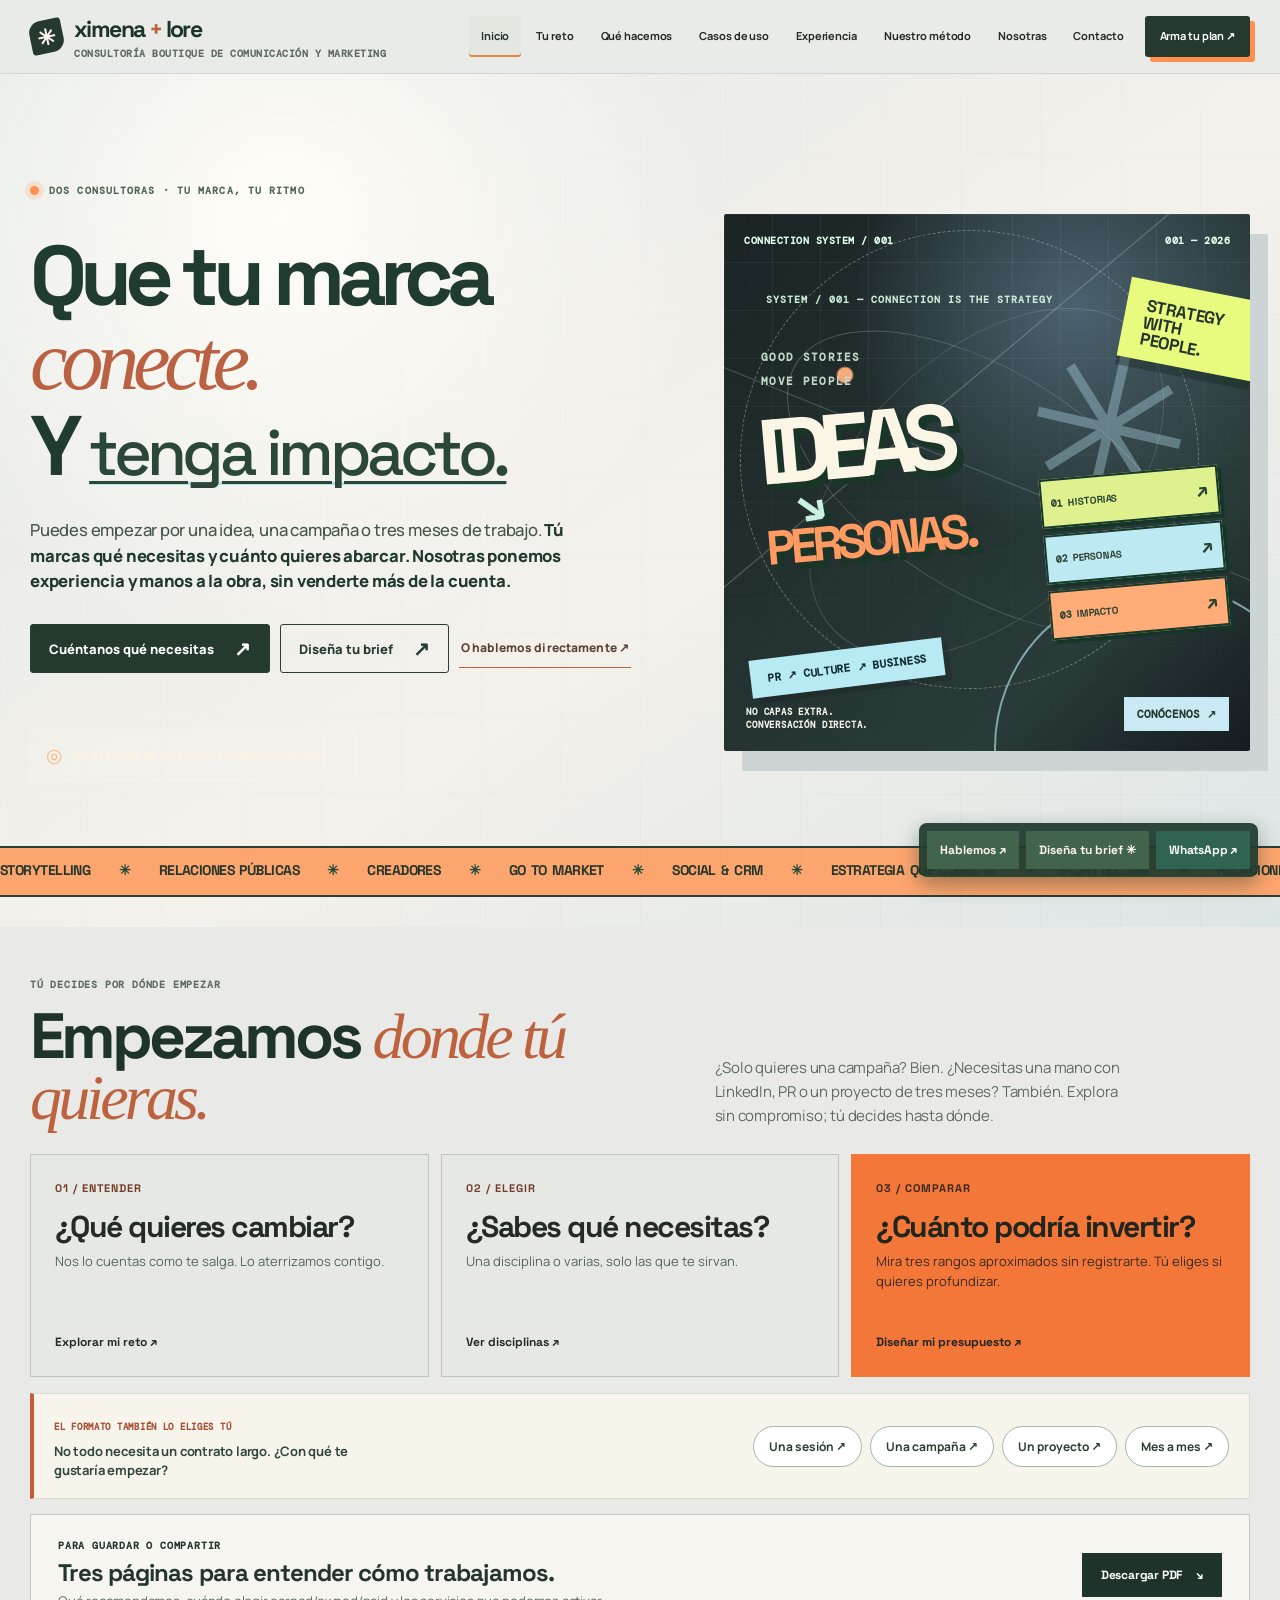
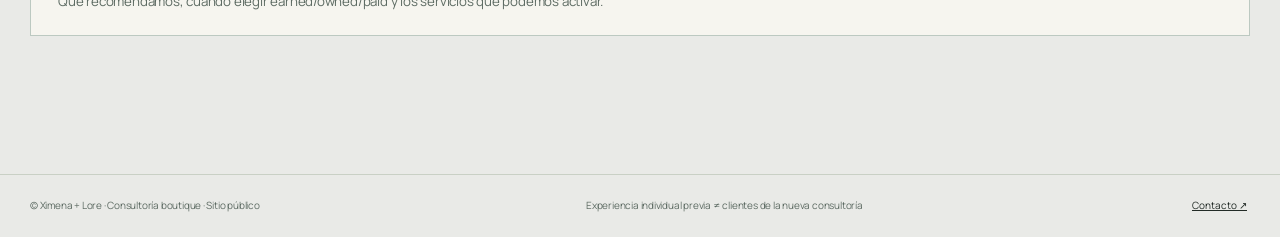
==== commit fa265d40: "V2.0: show honest illustrative price ranges before email, keep detailed quote for registered visitor" ====
--- a/index.html
+++ b/index.html
@@ -721,6 +721,15 @@
 @media(max-width:960px){.xl19-formats{flex-direction:column;align-items:stretch;gap:12px}.xl19-format-choices{justify-content:flex-start}}
 @media(max-width:620px){.xl19-formats{margin:15px 0;padding:16px 14px}.xl19-format-choices{display:grid;grid-template-columns:repeat(2,minmax(0,1fr));gap:7px}.xl19-format-choices button{font-size:11px;padding:11px 6px}.xl19-teaser{padding:17px 12px}.xl19-teaser-heading{gap:9px}.xl19-preview-stamp{display:none}.xl19-teaser-grid{grid-template-columns:1fr;gap:7px}.xl19-teaser-card{min-height:0;padding:13px 15px}.xl19-teaser-card h5{margin:7px 0;font-size:26px}.xl19-teaser-card p{font-size:12px;line-height:1.4;margin-bottom:8px}.xl19-teaser-card span{padding-top:7px}.xl18-email-checkpoint{padding:15px 12px!important}.xl18-form-shell iframe{height:425px}.xl19-advanced summary:before{right:35px}}
 @media(prefers-reduced-motion:reduce){.xl19-format-choices button{transition:none}}
+
+/* V2.0 | Price transparency: same numbers in free preview and detailed estimate */
+.xl20-hero-price{display:inline-flex;align-items:center;gap:10px;margin-top:15px;background:rgba(255,250,240,.08);color:#FFF3E3;border:1px solid rgba(255,246,232,.43);padding:12px 15px;font:700 12px/1.4 'Manrope',system-ui,sans-serif;max-width:100%;text-align:left;cursor:pointer;transition:background .18s,transform .18s}
+.xl20-hero-price:hover{background:rgba(255,250,240,.18);transform:translateY(-2px)}.xl20-hero-price b{margin-left:auto}.xl20-hero-price span{font-size:19px;color:#FFB97F}
+.xl19-teaser-card .xl20-teaser-price{display:block;font:750 clamp(24px,2.2vw,31px)/1.12 'Space Grotesk',system-ui,sans-serif;letter-spacing:-.07em;color:#294433;margin:3px 0 1px;white-space:normal;overflow-wrap:break-word;font-variant-numeric:tabular-nums}
+.xl19-teaser-card:nth-child(3) .xl20-teaser-price{color:#7E3A27}
+.xl19-teaser-card .xl20-teaser-unit{display:block;font:600 9px/1.4 'DM Mono',monospace;color:#657469;letter-spacing:0;margin-bottom:12px}
+.xl20-price-context{font-size:11px;line-height:1.55;color:#536151;margin:13px 2px 4px;max-width:660px}
+@media(max-width:620px){.xl20-hero-price{margin-top:12px;font-size:11px;padding:11px}.xl19-teaser-card .xl20-teaser-price{font-size:29px;margin-top:5px}.xl19-teaser-card .xl20-teaser-unit{margin-bottom:7px}.xl20-price-context{font-size:10px}}
 </style>
 <script>
 (function(){
@@ -756,7 +765,7 @@
       <div class="neo-kicker"><span class="pulse-dot" aria-hidden="true"></span> DOS CONSULTORAS · TU MARCA, TU RITMO</div>
       <h1 id="home-title" class="neo-display">Que tu marca<br><span class="neo-type-ital">conecte.</span> <span class="neo-line3">Y <em>tenga impacto.</em></span></h1>
       <p class="neo-lede">Puedes empezar por una idea, una campaña o tres meses de trabajo. <strong>Tú marcas qué necesitas y cuánto quieres abarcar. Nosotras ponemos experiencia y manos a la obra, sin venderte más de la cuenta.</strong></p>
-      <div class="neo-buttons"><button type="button" class="neo-btn neo-btn-dark" data-nav="problemas">Cuéntanos qué necesitas <span>↗</span></button><button type="button" class="neo-btn neo-btn-line" data-nav="diagnostico">Diseña tu brief <span>↗</span></button><button type="button" class="neo-text-link" data-nav="contacto">O hablemos directamente ↗</button></div>
+      <div class="neo-buttons"><button type="button" class="neo-btn neo-btn-dark" data-nav="problemas">Cuéntanos qué necesitas <span>↗</span></button><button type="button" class="neo-btn neo-btn-line" data-nav="diagnostico">Diseña tu brief <span>↗</span></button><button type="button" class="neo-text-link" data-nav="contacto">O hablemos directamente ↗</button></div><button type="button" class="xl20-hero-price" data-nav="diagnostico"><span aria-hidden="true">◎</span> Mira rangos de inversión sin dejar tu correo <b>↗</b></button>
       
     </div>
     <div class="neo-canvas" aria-label="Diagrama tipográfico de estrategia, personas y conexiones, sin fotografías">
@@ -783,7 +792,7 @@
   <div class="v15-route-grid">
    <button type="button" data-nav="problemas" class="v15-route"><span>01 / ENTENDER</span><strong>¿Qué quieres cambiar?</strong><small>Nos lo cuentas como te salga. Lo aterrizamos contigo.</small><b>Explorar mi reto ↗</b></button>
    <button type="button" data-nav="servicios" class="v15-route"><span>02 / ELEGIR</span><strong>¿Sabes qué necesitas?</strong><small>Una disciplina o varias, solo las que te sirvan.</small><b>Ver disciplinas ↗</b></button>
-   <button type="button" data-nav="diagnostico" class="v15-route v15-route-accent"><span>03 / COMPARAR</span><strong>¿Cuánto podría invertir?</strong><small>Primero mira tres opciones. Tú eliges si quieres profundizar.</small><b>Diseñar mi presupuesto ↗</b></button>
+   <button type="button" data-nav="diagnostico" class="v15-route v15-route-accent"><span>03 / COMPARAR</span><strong>¿Cuánto podría invertir?</strong><small>Mira tres rangos aproximados sin registrarte. Tú eliges si quieres profundizar.</small><b>Diseñar mi presupuesto ↗</b></button>
   </div> <div class="xl19-formats" aria-label="Elige cómo quieres trabajar">
  <div class="xl19-formats-copy"><span class="overline">EL FORMATO TAMBIÉN LO ELIGES TÚ</span><p>No todo necesita un contrato largo. ¿Con qué te gustaría empezar?</p></div>
  <div class="xl19-format-choices" role="group" aria-label="Abrir el brief con este formato">
@@ -906,11 +915,10 @@
               <div class="form-row"><label class="field"><span class="label">Tamaño del equipo <span class="muted">(contexto, no tarifa)</span></span><select id="team-size" name="teamSize"><option value="unknown">Prefiero no decirlo</option><option value="small">1–20 personas</option><option value="medium">21–100 personas</option><option value="large">Más de 100 personas</option></select></label><label class="field"><span class="label">Stakeholders / aprobaciones</span><select id="approvals" name="approvals"><option value="simple">Una persona o equipo pequeño</option><option value="some">Varios equipos o áreas</option><option value="complex">Múltiples países / aprobación compleja</option></select></label></div>
               <div class="form-row"><label class="field"><span class="label">Tipo de empresa / sector <span class="muted">(opcional)</span></span><input id="sector" name="sector" maxlength="100" placeholder="Ej. SaaS, retail, automotriz"></label><label class="field"><span class="label">Mercado principal <span class="muted">(opcional)</span></span><input id="market" name="market" maxlength="90" placeholder="Ej. México, España"></label></div>
               </div></details> <section class="xl19-teaser" aria-labelledby="xl19-teaser-title">
- <div class="xl19-teaser-heading"><div><span class="overline">TU PRIMER VISTAZO · SIN REGISTRO</span><h4 id="xl19-teaser-title">Tres maneras de empezar.</h4><p>Esta es la idea general, hecha con tus elecciones. Los rangos y entregables los vemos después, si quieres.</p></div><span class="xl19-preview-stamp">NO ES UN PAQUETE CERRADO ✳</span></div>
- <div class="xl19-teaser-grid" id="xl19-teaser-grid" aria-live="polite"></div>
- <button type="button" class="xl19-teaser-cta" id="xl19-unlock-cta">¿Quieres ver los rangos y el detalle? <span>↘</span></button>
+ <div class="xl19-teaser-heading"><div><span class="overline">ALCANCES Y PRECIOS · SIN REGISTRO</span><h4 id="xl19-teaser-title">Tres maneras de empezar. Con números.</h4><p>Mira cuánto podría costar cada nivel según lo que elegiste. No tienes que dejar tu email para saber si te encaja.</p></div><span class="xl19-preview-stamp">NO ES UN PAQUETE CERRADO ✳</span></div>
+ <div class="xl19-teaser-grid" id="xl19-teaser-grid" aria-live="polite"></div><p class="xl20-price-context">No son paquetes cerrados ni tarifas aprobadas: son referencias calculadas a partir del alcance elegido. Podemos empezar con un solo frente, en vez de contratar una estructura completa. Pauta, producción, derechos y proveedores externos se cotizan aparte.</p>  <button type="button" class="xl19-teaser-cta" id="xl19-unlock-cta">¿Quieres ver qué incluye cada opción? <span>↘</span></button>
  </section><div class="xl18-email-checkpoint" id="xl18-email-checkpoint" aria-labelledby="xl18-email-title">
-                <div class="xl18-email-header"><span class="overline">SOLO SI QUIERES VER EL DETALLE</span><h4 id="xl18-email-title">Tus tres propuestas, con detalle.</h4><p>Ya viste la idea general. Deja tu email para abrir los rangos y entregables, aquí mismo. Es el único dato obligatorio; no hay pago ni compromiso.</p></div>
+                <div class="xl18-email-header"><span class="overline">EL SIGUIENTE PASO ES TUYO</span><h4 id="xl18-email-title">¿Qué entraría en ese rango?</h4><p>Ya viste los números. Deja solo tu email para comparar entregables y afinar las tres propuestas aquí mismo. Sin compromiso de contratación.</p></div>
                 <div class="xl18-form-shell"><iframe id="xl18-tally-frame" title="Tu email, último paso antes de ver los tres escenarios" src="https://tally.so/embed/LDDLbG?alignLeft=1&amp;hideTitle=1&amp;transparentBackground=1&amp;dynamicHeight=1" width="100%" height="525" loading="lazy" referrerpolicy="strict-origin-when-cross-origin"></iframe><p class="xl18-tally-help">Si el formulario no carga, actualiza la página o <a href="mailto:ximena.aguirre.rdz@gmail.com">escríbenos</a> te ayudamos por correo.</p></div>
                 <p class="xl18-email-status" id="xl18-email-status" role="status">El email se registra al pulsar «Ver mis 3 escenarios». No te suscribimos a newsletters; el permiso para recibir un recordatorio sobre este brief es opcional. <a href="/privacidad.html" target="_blank" rel="noopener noreferrer">Privacidad</a>.</p>
               </div>
@@ -989,15 +997,15 @@
  const left=document.createElement('div');left.className='method-reveal-head';left.innerHTML='<span class="overline">PASO '+String(activeMethod+1).padStart(2,'0')+' / 06</span><h4></h4><p></p>';left.querySelector('h4').textContent=m.question;left.querySelector('p').textContent=m.meaning;
  const right=document.createElement('div');right.className='method-reveal-right';[['QUÉ TRABAJAMOS',m.work],['CON QUÉ SALES',m.output],['EJEMPLO',m.example]].forEach(([label,body])=>{const div=document.createElement('div');div.innerHTML='<strong></strong><span></span>';div.querySelector('strong').textContent=label;div.querySelector('span').textContent=body;right.append(div)});
   area.append(left,right);
-  $('method-progress-text').textContent=String(activeMethod+1).padStart(2,'0')+' DE 06';
-  $('method-progress-fill').style.width=((activeMethod+1)/method.length*100)+'%';
+  $('method-progress-text').textContent=String(activeMethod+1).padStart(2,'0')+' DE 06';  $('method-progress-fill').style.width=((activeMethod+1)/method.length*100)+'%';
   $('method-prev').disabled=activeMethod===0;
   $('method-next').textContent=activeMethod===5?'VOLVER AL INICIO ↻':'SIGUIENTE ETAPA →';
  }
  $('method-prev').addEventListener('click',()=>{activeMethod=Math.max(0,activeMethod-1);renderMethod()});
  $('method-next').addEventListener('click',()=>{activeMethod=(activeMethod+1)%method.length;renderMethod()});
 
-// Contextual journeys. No assumptions about the visitor's expertise or seniority.$('audience-business')?.addEventListener('click',()=>navigate('problemas'));
+// Contextual journeys. No assumptions about the visitor's expertise or seniority.
+$('audience-business')?.addEventListener('click',()=>navigate('problemas'));
 $('audience-marketing')?.addEventListener('click',()=>{useSegment='Todas';useFilter='Todos';navigate('usos')});
 const mediaArchive=[{"id":"tv","title":"La entrevista en televisión","kind":"TV / VOCERÍA","who":"Ximena · WeWork","image":"https://raw.githubusercontent.com/ximenaaguirrerdz-ctrl/ximenaaguirrerdz-ctrl.github.io/main/assets/media/wework-alvaro-villar-tv.webp","note":"Captura del portafolio público: presencia televisiva de Álvaro Villar. Ximena participó en la función de comunicación externa y preparación de voceros; la entrevista y la pieza pertenecen al medio.","url":"https://ximenaaguirrerdz-ctrl.github.io/case-studies/","fallback":""},{"id":"press","title":"Una alianza se convierte en noticia","kind":"PERIÓDICO / PR","who":"Ximena · Belvo","image":"https://raw.githubusercontent.com/ximenaaguirrerdz-ctrl/ximenaaguirrerdz-ctrl.github.io/main/assets/media/belvo-jpmorgan-press.webp","note":"Cobertura de J.P. Morgan Payments y Belvo. Contribución de Ximena a la agenda de comunicación y PR; no autoría del reportaje.","url":"https://belvo.com/es/author/ximena-aguirre/","fallback":""},{"id":"digital","title":"Clip x Belvo en medios","kind":"PR / PARTNERSHIPS","who":"Ximena · Belvo","image":"https://raw.githubusercontent.com/ximenaaguirrerdz-ctrl/ximenaaguirrerdz-ctrl.github.io/main/assets/media/belvo-clip-partnership-press.webp","note":"Captura de prensa del portafolio para la comunicación de alianzas de Belvo. Programa compartido entre equipos.","url":"https://belvo.com/es/author/ximena-aguirre/","fallback":""},{"id":"field","title":"Experiencias que salen de la pantalla","kind":"EVENTOS / BRAND EXPERIENCE","who":"Ximena · WeWork","image":"https://raw.githubusercontent.com/ximenaaguirrerdz-ctrl/ximenaaguirrerdz-ctrl.github.io/main/assets/media/wework-anniversary-field-event.webp","note":"Registro visual de una activación de WeWork. No se utiliza como evidencia de los resultados financieros de eventos de Belvo.","url":"https://ximenaaguirrerdz-ctrl.github.io/case-studies/","fallback":""},{"id":"inside","title":"Una voz que informa a los equipos","kind":"AUDIO / COMUNICACIÓN INTERNA","who":"Archivo de formatos internos","image":"https://raw.githubusercontent.com/ximenaaguirrerdz-ctrl/ximenaaguirrerdz-ctrl.github.io/main/assets/media/wework-leadership-podcast.webp","note":"Captura de formato de podcast de liderazgo del archivo público. No se reproducen comunicaciones internas confidenciales.","url":"https://ximenaaguirrerdz-ctrl.github.io/case-studies/","fallback":""},{"id":"regional","title":"Una investigación convertida en conversación","kind":"PRENSA / REGIONAL","who":"Ximena · WeWork","image":"https://raw.githubusercontent.com/ximenaaguirrerdz-ctrl/ximenaaguirrerdz-ctrl.github.io/main/assets/media/wework-hybrid-work-press.webp","note":"Captura de cobertura sobre trabajo híbrido durante la etapa de Ximena en WeWork, como resultado de trabajo de comunicación y equipos.","url":"https://www.eleconomista.com.mx/empresas/WeWork-con-diversificacion-se-logro-la-llegada-de-nuevos-clientes-20220924-0024.html","fallback":""},{"id":"business","title":"La relevancia local de una marca global","kind":"PRENSA / B2B","who":"Ximena · WeWork","image":"https://raw.githubusercontent.com/ximenaaguirrerdz-ctrl/ximenaaguirrerdz-ctrl.github.io/main/assets/media/wework-hybrid-feature.webp","note":"Prueba visual de cobertura editorial vinculada con comunicación regional sobre trabajo híbrido.","url":"https://ximenaaguirrerdz-ctrl.github.io/case-studies/","fallback":""},{"id":"csr","title":"Sostenibilidad puesta en contexto","kind":"PERIÓDICO / ESG","who":"Ximena · Expok / LTH","image":"https://raw.githubusercontent.com/ximenaaguirrerdz-ctrl/ximenaaguirrerdz-ctrl.github.io/main/assets/media/expok-lth-press.webp","note":"Captura de un medio sobre Eco Jornadas; relación de agencia de la trayectoria de Ximena. No se atribuye autoría de la nota.","url":"https://www.milenio.com/negocios/capacita-lth-a-ninos-en-educacion-ambiental","fallback":""},{"id":"civic","title":"Historias de sostenibilidad","kind":"PR / IMPACTO","who":"Ximena · Expok","image":"https://raw.githubusercontent.com/ximenaaguirrerdz-ctrl/ximenaaguirrerdz-ctrl.github.io/main/assets/media/expok-sustainability-press-1.webp","note":"Captura de prensa del portafolio público, dentro de la práctica de comunicación de impacto y RSE.","url":"https://ximenaaguirrerdz-ctrl.github.io/public-proof/expok.md","fallback":""},{"id":"civic2","title":"Otra conversación sobre impacto","kind":"PERIÓDICO / IMPACTO","who":"Ximena · Expok","image":"https://raw.githubusercontent.com/ximenaaguirrerdz-ctrl/ximenaaguirrerdz-ctrl.github.io/main/assets/media/expok-sustainability-press-2.webp","note":"Evidencia visual del archivo de PR de Expok, trabajo de agencia y equipo.","url":"https://ximenaaguirrerdz-ctrl.github.io/case-studies/","fallback":""},{"id":"leadership","title":"Una columna con nombre propio","kind":"BYLINE / THOUGHT LEADERSHIP","who":"Ximena · Expok / Toks","image":"https://raw.githubusercontent.com/ximenaaguirrerdz-ctrl/ximenaaguirrerdz-ctrl.github.io/main/assets/media/expok-toks-bylined-column.webp","note":"Captura de columna ejecutiva: voz de marca construida a través de mensaje, tema y evidencia. La columna es del firmante/editorial.","url":"https://www.eleconomista.com.mx/el-empresario/Toks-lleva-la-RSE-en-el-ADN--20190903-0167.html","fallback":""},{"id":"community","title":"Un programa local en los medios","kind":"PR / COMUNIDAD","who":"Ximena · Expok / LTH","image":"https://raw.githubusercontent.com/ximenaaguirrerdz-ctrl/ximenaaguirrerdz-ctrl.github.io/main/assets/media/expok-lth-press-small.webp","note":"Extracto visual de la cobertura de LTH vinculado a la práctica de PR en agencia de Ximena.","url":"https://www.milenio.com/negocios/capacita-lth-a-ninos-en-educacion-ambiental","fallback":""},{"id":"experience","title":"Un evento, una conversación","kind":"EVENTO / COMMUNITY","who":"Ximena · WeWork","image":"https://raw.githubusercontent.com/ximenaaguirrerdz-ctrl/ximenaaguirrerdz-ctrl.github.io/main/assets/media/tedx-universidad-panamericana-event.webp","note":"Fotografía del repositorio del portafolio. La relación exacta con entregables individuales debe verificarse antes de usarla como caso de cliente.","url":"https://ximenaaguirrerdz-ctrl.github.io/","fallback":""},{"id":"press2","title":"Cuando la cobertura explica el negocio","kind":"PRENSA / PRODUCTO","who":"Ximena · WeWork","image":"https://raw.githubusercontent.com/ximenaaguirrerdz-ctrl/ximenaaguirrerdz-ctrl.github.io/main/assets/media/wework-hybrid-work-press.webp","note":"Prueba del programa de comunicación externa durante la etapa de Ximena en WeWork.","url":"https://ximenaaguirrerdz-ctrl.github.io/case-studies/","fallback":""},{"id":"nissan","title":"Rally de Prueba de Pros · Nissan NP300","kind":"CAMPAÑA / CREATORS","who":"Lore · experiencia anterior","image":"","note":"Caso incluido en las credenciales de Lore: +1M views, +900K reach y 10% ER reportados. Sin foto original en GitHub: no se ha incorporado ninguna imagen del PDF ni de otra campaña.","url":"https://docs.google.com/presentation/d/1aq4KvC_3x-y8tsbsEnFvAuWQUuRezoyYsXCGUlXy1o8/edit","fallback":""}];
 const useCases=[
@@ -1131,7 +1139,7 @@
  document.querySelectorAll('.wizard-step').forEach(el=>{el.hidden=Number(el.dataset.step)!==step});
  document.querySelectorAll('[data-step-jump]').forEach(el=>{let st=Number(el.dataset.stepJump);el.classList.toggle('past',st<step);if(st===step)el.setAttribute('aria-current','step');else el.removeAttribute('aria-current')});
  $('wizard-back').disabled=step===1;
- $('wizard-next').textContent=step===3?(hasBriefEmail()?'Ver los 3 escenarios ↗':'Ir al detalle y correo ↘'):step===4?'Cambiar mis respuestas ↻':'Continuar →';
+ $('wizard-next').textContent=step===3?(hasBriefEmail()?'Ver los 3 escenarios ↗':'Ver entregables y detalle ↘'):step===4?'Cambiar mis respuestas ↻':'Continuar →';
  $('guide-title').textContent=wizardGuides[step-1][0];$('guide-body').textContent=wizardGuides[step-1][1];
  $('budget-unit').textContent=document.querySelector('input[name="model"]:checked').value==='retainer'?'Presupuesto por mes, si lo conoces.':'Presupuesto total, si lo conoces.';
  if(step===3)renderScopePreview();
@@ -1139,7 +1147,7 @@
  if(requested===4&&!hasBriefEmail()){
    const target=document.getElementById('xl18-email-checkpoint');
    const status=document.getElementById('xl18-email-status');
-   if(status){status.textContent='Para ver importes y entregables, completa el email aquí mismo. Es un solo dato; puedes volver a cambiar tus elecciones después.';}
+   if(status){status.textContent='Los importes ya están arriba. Deja solo tu email para abrir el desglose de entregables y seguir ajustando tu propuesta aquí mismo.';}
    if(target&&document.querySelector('#diagnostico')&&!document.querySelector('#diagnostico').hidden){
      requestAnimationFrame(()=>target.scrollIntoView({block:'start',behavior:'smooth'}));
    }
@@ -1159,6 +1167,9 @@
 function renderScopePreview(){
  const grid=document.getElementById('xl19-teaser-grid');if(!grid)return;
  const d=readQuote(),chosen=d.services.map(id=>services.find(s=>s.id===id)?.name).filter(Boolean);
+ // Use the exact same scenario values as the unlocked detail; never adjust for declared budget.
+ const preview=scopeScenarios(d);
+ const unit=({retainer:'por mes',campaign:'por campaña',project:'por proyecto',advisory:'por asesoría'})[d.model]||'por proyecto';
  const main=chosen[0]||'tu mensaje y prioridades';
  const second=chosen[1]||'contenido propio';
  const mode=({retainer:'mes a mes',project:'en un proyecto concreto',campaign:'durante una campaña',advisory:'en una sesión puntual'})[d.model];
@@ -1167,7 +1178,11 @@
    {tag:'02 / SI HACE FALTA MÁS',title:'Conectado',text:`Coordinamos ${main.toLowerCase()} con ${second.toLowerCase()} cuando tenga sentido. Sin sumar canales por inercia.`,bullet:'Dos frentes que se ayudan'},
    {tag:'03 / UN PLAN POR FASES',title:'Expandido',text:'Si necesitas varios entregables, equipos o mercados, organizamos el trabajo por fases y recursos.',bullet:'Más capacidad, no más ruido'}
  ];
- grid.replaceChildren(...data.map(item=>{const a=document.createElement('article');a.className='xl19-teaser-card';const b=document.createElement('small');b.textContent=item.tag;const h=document.createElement('h5');h.textContent=item.title;const p=document.createElement('p');p.textContent=item.text;const f=document.createElement('span');f.textContent=item.bullet;a.append(b,h,p,f);return a;}));
+ grid.replaceChildren(...data.map((item,i)=>{const a=document.createElement('article');a.className='xl19-teaser-card';const b=document.createElement('small');b.textContent=item.tag;const h=document.createElement('h5');h.textContent=item.title;const p=document.createElement('p');p.textContent=item.text;const f=document.createElement('span');f.textContent=item.bullet;const range=preview.options[i];
+ const amount=document.createElement('strong');amount.className='xl20-teaser-price';
+ amount.textContent='≈ $'+Math.round(range.rangeLow/1000)+'–'+Math.round(range.rangeHigh/1000)+' mil';
+ const period=document.createElement('small');period.className='xl20-teaser-unit';period.textContent='MXN '+unit+' · estimación ilustrativa';
+ a.append(b,h,amount,period,p,f);return a;}));
 }
 const xl19Choices={advisory:{model:'advisory',duration:'Por definir'},campaign:{model:'campaign',duration:'1 mes'},project:{model:'project',duration:'2–3 meses'},retainer:{model:'retainer',duration:'Por definir'}};
 document.querySelectorAll('[data-quick-format]').forEach(btn=>btn.addEventListener('click',()=>{
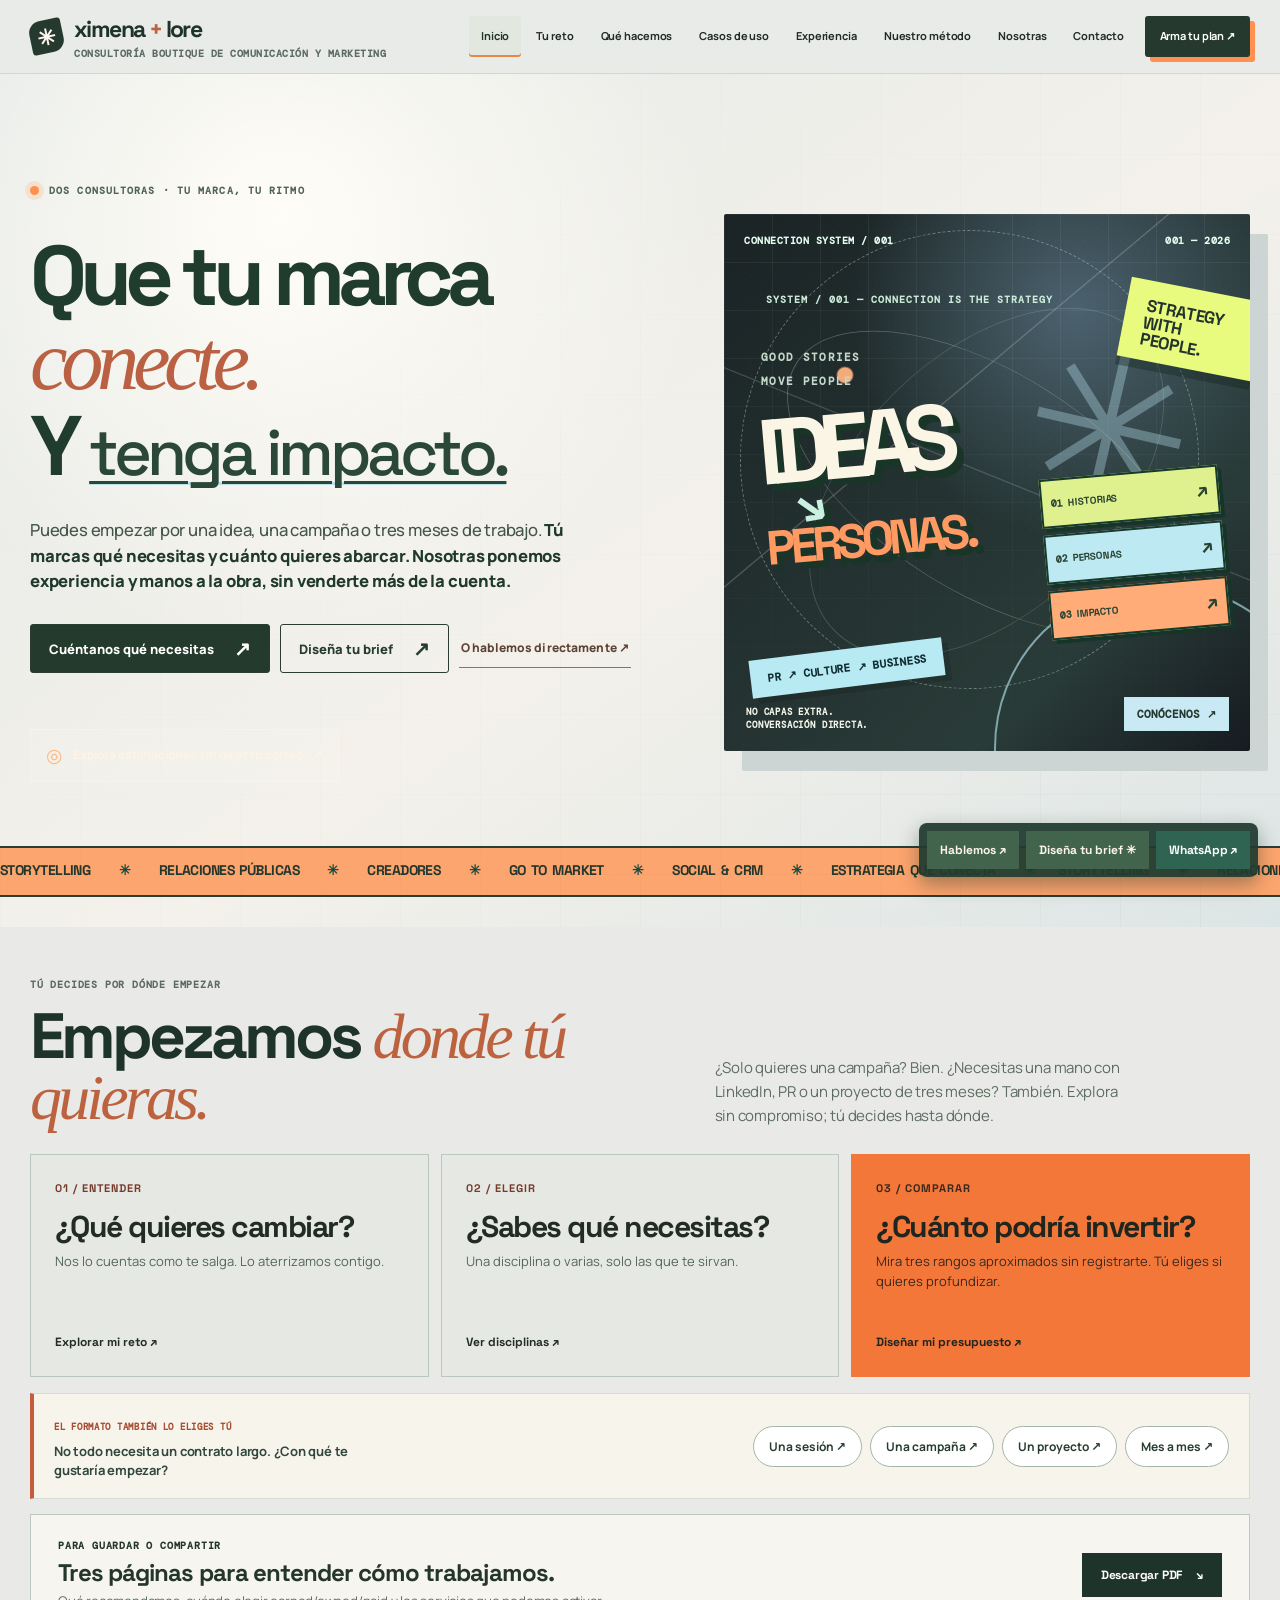
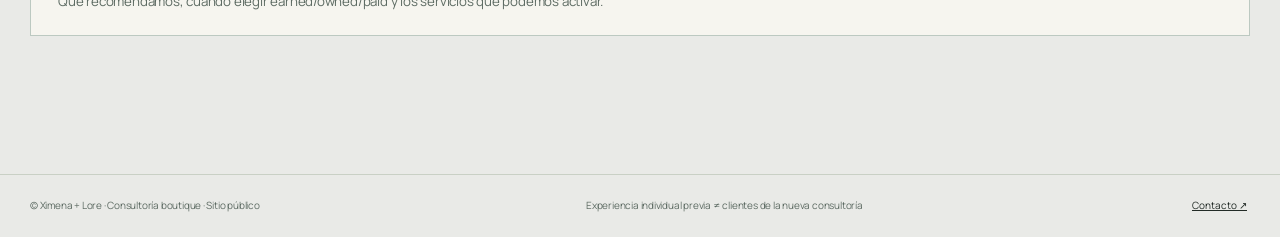
==== commit 104ed33b: "V2.1 clarify estimated price ranges, possible inclusions and in-flow email invitation" ====
--- a/index.html
+++ b/index.html
@@ -730,6 +730,24 @@
 .xl19-teaser-card .xl20-teaser-unit{display:block;font:600 9px/1.4 'DM Mono',monospace;color:#657469;letter-spacing:0;margin-bottom:12px}
 .xl20-price-context{font-size:11px;line-height:1.55;color:#536151;margin:13px 2px 4px;max-width:660px}
 @media(max-width:620px){.xl20-hero-price{margin-top:12px;font-size:11px;padding:11px}.xl19-teaser-card .xl20-teaser-price{font-size:29px;margin-top:5px}.xl19-teaser-card .xl20-teaser-unit{margin-bottom:7px}.xl20-price-context{font-size:10px}}
+
+/* V2.1 · Clear scope comparison, no approximation glyphs */
+.xl19-teaser-card{min-height:0;gap:0;padding:18px 16px 17px}
+.xl19-teaser-card h5{font-size:29px;margin:8px 0 12px}
+.xl19-teaser-card .xl21-price-label{font:750 9px/1.4 'DM Mono',monospace;letter-spacing:.08em;color:#536456;border:0;padding:0;margin-bottom:1px}
+.xl19-teaser-card .xl20-teaser-price{font-size:clamp(25px,2.1vw,30px);letter-spacing:-.055em;margin:0}
+.xl19-teaser-card .xl20-teaser-unit{font:600 10px/1.5 'DM Mono',monospace;color:#657469;margin-bottom:12px}
+.xl19-teaser-card .xl21-why{font:500 12px/1.55 'Manrope',sans-serif;color:#405247;margin:0 0 15px;min-height:56px}
+.xl19-teaser-card .xl21-includes-label{font:800 10px/1.2 'Manrope',sans-serif;color:#2f4b3e;padding:12px 0 7px;border-top:1px solid #c6d0c5}
+.xl21-includes{list-style:none;margin:0;padding:0;display:grid;gap:7px}
+.xl21-includes li{font:500 11px/1.45 'Manrope',sans-serif;color:#526455;display:flex;align-items:flex-start;gap:8px}
+.xl21-includes li::before{content:'';flex:none;width:5px;height:5px;margin-top:5px;border-radius:50%;background:#b65a39}
+.xl21-how-priced{display:grid;grid-template-columns:155px 1fr;gap:18px;border-top:1px solid #c8d1c6;padding:15px 1px 13px;margin-top:16px;align-items:start}
+.xl21-how-label{font:750 10px/1.5 'DM Mono',monospace;letter-spacing:.035em;color:#95513c}
+.xl21-how-priced p{font:500 12px/1.65 'Manrope',sans-serif;color:#4d6253;margin:0}
+.xl19-teaser-cta{margin-top:4px;font-size:13px;gap:9px;line-height:1.4}
+@media(max-width:850px){.xl19-teaser-card .xl21-why{min-height:0}}
+@media(max-width:620px){.xl19-teaser-card{padding:17px 15px}.xl19-teaser-card h5{font-size:27px;margin:6px 0 10px}.xl19-teaser-card .xl20-teaser-price{font-size:30px}.xl19-teaser-card .xl21-why{font-size:12px;margin-bottom:12px}.xl19-teaser-card .xl21-includes-label{padding-top:10px}.xl21-includes li{font-size:12px}.xl21-how-priced{grid-template-columns:1fr;gap:5px;margin-top:12px}.xl19-teaser-cta{padding:15px}}
 </style>
 <script>
 (function(){
@@ -765,7 +783,7 @@
       <div class="neo-kicker"><span class="pulse-dot" aria-hidden="true"></span> DOS CONSULTORAS · TU MARCA, TU RITMO</div>
       <h1 id="home-title" class="neo-display">Que tu marca<br><span class="neo-type-ital">conecte.</span> <span class="neo-line3">Y <em>tenga impacto.</em></span></h1>
       <p class="neo-lede">Puedes empezar por una idea, una campaña o tres meses de trabajo. <strong>Tú marcas qué necesitas y cuánto quieres abarcar. Nosotras ponemos experiencia y manos a la obra, sin venderte más de la cuenta.</strong></p>
-      <div class="neo-buttons"><button type="button" class="neo-btn neo-btn-dark" data-nav="problemas">Cuéntanos qué necesitas <span>↗</span></button><button type="button" class="neo-btn neo-btn-line" data-nav="diagnostico">Diseña tu brief <span>↗</span></button><button type="button" class="neo-text-link" data-nav="contacto">O hablemos directamente ↗</button></div><button type="button" class="xl20-hero-price" data-nav="diagnostico"><span aria-hidden="true">◎</span> Mira rangos de inversión sin dejar tu correo <b>↗</b></button>
+      <div class="neo-buttons"><button type="button" class="neo-btn neo-btn-dark" data-nav="problemas">Cuéntanos qué necesitas <span>↗</span></button><button type="button" class="neo-btn neo-btn-line" data-nav="diagnostico">Diseña tu brief <span>↗</span></button><button type="button" class="neo-text-link" data-nav="contacto">O hablemos directamente ↗</button></div><button type="button" class="xl20-hero-price" data-nav="diagnostico"><span aria-hidden="true">◎</span> Explora estimaciones sin dejar tu correo <b>↗</b></button>
       
     </div>
     <div class="neo-canvas" aria-label="Diagrama tipográfico de estrategia, personas y conexiones, sin fotografías">
@@ -889,7 +907,7 @@
   </section>
 
   <section class="view quote-screen" id="diagnostico" data-view="diagnostico" aria-labelledby="quote-title" hidden>
-    <div class="container"><div class="page-head"><div><span class="overline muted">05 / Diagnóstico & exploración de alcance</span><h2 class="display" id="quote-title">Diseña un primer<br><span class="accent">punto de partida.</span></h2></div><p>Cuéntanos qué tienes en mente. Puedes empezar con algo pequeño, una campaña o un acompañamiento mensual. Mira primero tres caminos posibles; si quieres ver rangos y entregables, te pediremos un solo dato: tu email.</p></div>
+    <div class="container"><div class="page-head"><div><span class="overline muted">05 / Diagnóstico & exploración de alcance</span><h2 class="display" id="quote-title">Diseña un primer<br><span class="accent">punto de partida.</span></h2></div><p>Cuéntanos qué tienes en mente. Puedes empezar con algo pequeño, una campaña o un acompañamiento mensual. Explora tres formas de hacerlo, con estimaciones visibles desde el principio. Si te gusta alguna, compartes tu email y aterrizamos juntos los entregables. Tú decides cómo seguir.</p></div>
       <div class="quote-layout">
 <div class="quote-panel">
           <div class="step-track" aria-label="Etapas del diagnóstico"><button data-step-jump="1" aria-current="step">01 · Momento</button><button data-step-jump="2">02 · Disciplinas</button><button data-step-jump="3">03 · Primera vista</button><button data-step-jump="4">04 · El detalle</button></div>
@@ -915,16 +933,18 @@
               <div class="form-row"><label class="field"><span class="label">Tamaño del equipo <span class="muted">(contexto, no tarifa)</span></span><select id="team-size" name="teamSize"><option value="unknown">Prefiero no decirlo</option><option value="small">1–20 personas</option><option value="medium">21–100 personas</option><option value="large">Más de 100 personas</option></select></label><label class="field"><span class="label">Stakeholders / aprobaciones</span><select id="approvals" name="approvals"><option value="simple">Una persona o equipo pequeño</option><option value="some">Varios equipos o áreas</option><option value="complex">Múltiples países / aprobación compleja</option></select></label></div>
               <div class="form-row"><label class="field"><span class="label">Tipo de empresa / sector <span class="muted">(opcional)</span></span><input id="sector" name="sector" maxlength="100" placeholder="Ej. SaaS, retail, automotriz"></label><label class="field"><span class="label">Mercado principal <span class="muted">(opcional)</span></span><input id="market" name="market" maxlength="90" placeholder="Ej. México, España"></label></div>
               </div></details> <section class="xl19-teaser" aria-labelledby="xl19-teaser-title">
- <div class="xl19-teaser-heading"><div><span class="overline">ALCANCES Y PRECIOS · SIN REGISTRO</span><h4 id="xl19-teaser-title">Tres maneras de empezar. Con números.</h4><p>Mira cuánto podría costar cada nivel según lo que elegiste. No tienes que dejar tu email para saber si te encaja.</p></div><span class="xl19-preview-stamp">NO ES UN PAQUETE CERRADO ✳</span></div>
- <div class="xl19-teaser-grid" id="xl19-teaser-grid" aria-live="polite"></div><p class="xl20-price-context">No son paquetes cerrados ni tarifas aprobadas: son referencias calculadas a partir del alcance elegido. Podemos empezar con un solo frente, en vez de contratar una estructura completa. Pauta, producción, derechos y proveedores externos se cotizan aparte.</p>  <button type="button" class="xl19-teaser-cta" id="xl19-unlock-cta">¿Quieres ver qué incluye cada opción? <span>↘</span></button>
+ <div class="xl19-teaser-heading"><div><span class="overline">ALCANCES Y PRECIOS · SIN REGISTRO</span><h4 id="xl19-teaser-title">Tres maneras de hacerlo. Tú eliges.</h4><p>Una primera estimación para cada alcance, con ejemplos de lo que podría incluir. Puedes comparar sin dejar tu correo.</p></div><span class="xl19-preview-stamp">NO ES UN PAQUETE CERRADO ✳</span></div>
+ <div class="xl19-teaser-grid" id="xl19-teaser-grid" aria-live="polite"></div>
+ <div class="xl21-how-priced"><span class="xl21-how-label">¿POR QUÉ CAMBIA LA INVERSIÓN?</span><p>Porque cambia el trabajo: las disciplinas, las piezas, el ritmo, la duración o los mercados. No porque nos digas que tienes más presupuesto. Esto es una <strong>estimación orientativa</strong>, no una cotización ni un paquete cerrado. Pauta, producción, derechos y proveedores se consideran aparte.</p></div>
+ <button type="button" class="xl19-teaser-cta" id="xl19-unlock-cta">Ya tienes un punto de partida. Sigamos con tu idea. <span>↘</span></button>
  </section><div class="xl18-email-checkpoint" id="xl18-email-checkpoint" aria-labelledby="xl18-email-title">
-                <div class="xl18-email-header"><span class="overline">EL SIGUIENTE PASO ES TUYO</span><h4 id="xl18-email-title">¿Qué entraría en ese rango?</h4><p>Ya viste los números. Deja solo tu email para comparar entregables y afinar las tres propuestas aquí mismo. Sin compromiso de contratación.</p></div>
-                <div class="xl18-form-shell"><iframe id="xl18-tally-frame" title="Tu email, último paso antes de ver los tres escenarios" src="https://tally.so/embed/LDDLbG?alignLeft=1&amp;hideTitle=1&amp;transparentBackground=1&amp;dynamicHeight=1" width="100%" height="525" loading="lazy" referrerpolicy="strict-origin-when-cross-origin"></iframe><p class="xl18-tally-help">Si el formulario no carga, actualiza la página o <a href="mailto:ximena.aguirre.rdz@gmail.com">escríbenos</a> te ayudamos por correo.</p></div>
+                <div class="xl18-email-header"><span class="overline">VAMOS UN POCO MÁS ALLÁ</span><h4 id="xl18-email-title">Ya empezaste. Vamos a darle forma.</h4><p>Compártenos tu email y abre aquí mismo el detalle de las tres opciones: qué podríamos hacer, cómo lo organizaríamos y qué te conviene priorizar. No necesitas agendar una llamada ni contratar nada.</p></div>
+                <div class="xl18-form-shell"><iframe id="xl18-tally-frame" title="Tu email, último paso antes de ver los tres escenarios" src="https://tally.so/embed/LDDLbG?alignLeft=1&amp;hideTitle=1&amp;transparentBackground=1&amp;dynamicHeight=1" width="100%" height="525" loading="lazy" referrerpolicy="strict-origin-when-cross-origin"></iframe><p class="xl18-tally-help">Si el formulario no carga, <a href="mailto:ximena.aguirre.rdz@gmail.com">escríbenos directamente</a> y te ayudamos.</p></div>
                 <p class="xl18-email-status" id="xl18-email-status" role="status">El email se registra al pulsar «Ver mis 3 escenarios». No te suscribimos a newsletters; el permiso para recibir un recordatorio sobre este brief es opcional. <a href="/privacidad.html" target="_blank" rel="noopener noreferrer">Privacidad</a>.</p>
               </div>
               <p class="xl18-registered-note" id="xl18-registered-note" hidden role="status">✓ Tu email está registrado. Vamos a ver los tres escenarios, con sus rangos y entregables.</p>
             </div>
-            <div class="wizard-step" data-step="4" hidden><div class="overline muted">Paso 04 / Compara alternativas</div><h3>Tres caminos posibles.</h3><p>Aquí van los detalles de las tres posibilidades, con rangos ilustrativos. Cambia lo que quieras y vuelve a comparar; nada es definitivo.</p><div class="quote-estimate-hero" id="quote-estimate-hero" aria-live="polite"><div class="quote-estimate-kicker">TRES ESCENARIOS DE INVERSIÓN · SIMULACIÓN</div><div class="quote-estimate-number" id="quote-estimate-number">Tu brief está listo</div><div class="quote-estimate-unit" id="quote-estimate-unit">Según las respuestas que compartiste</div><p id="quote-estimate-copy">No es una tarifa cerrada. Hablemos para definir entregables, calendario y alcance.</p><button type="button" class="estimate-chat" id="estimate-chat">Pide tu estimación · Hablemos <span aria-hidden="true">↗</span></button></div><div class="result-intro" aria-live="polite"><strong id="recommend-title"></strong><p id="recommend-text"></p></div><div class="estimate-status" id="estimate-status" role="status"></div><div class="tier-grid" id="tier-grid"></div><p class="exclude" id="result-exclude"></p><div class="disclaimer">Simulación exploratoria, no una tarifa oficial ni una oferta. Los importes se calculan a partir de esfuerzos de referencia provisionales y requieren validación comercial de ambas consultoras. Creators, derechos de uso, pauta, producción, viajes y especialistas externos se cotizan aparte.</div><div style="display:flex;gap:7px;flex-wrap:wrap;margin-top:14px"><button class="pill deep small-pill" type="button" id="export-summary">Exportar resumen ↓</button><button class="pill primary small-pill" type="button" id="email-summary">Compartir por email ↗</button></div><div class="quote-conversation"><span class="overline">Nada está escrito en piedra.</span><h4>¿Tenías otra cosa en mente?</h4><p>¿Quieres ajustar el alcance, negociar una alternativa o proponernos algo distinto? Hablemos.</p><button type="button" class="pill primary" id="quote-negotiate">Cuéntanos tu idea ↗</button></div></div>
+            <div class="wizard-step" data-step="4" hidden><div class="overline muted">Paso 04 / Compara alternativas</div><h3>Tres maneras de avanzar.</h3><p>Ya tienes un punto de partida. Aquí va el detalle de cada alcance y su inversión estimada. Puedes ajustar lo que quieras; no son paquetes cerrados.</p><div class="quote-estimate-hero" id="quote-estimate-hero" aria-live="polite"><div class="quote-estimate-kicker">TRES ESCENARIOS DE INVERSIÓN · SIMULACIÓN</div><div class="quote-estimate-number" id="quote-estimate-number">Tu brief está listo</div><div class="quote-estimate-unit" id="quote-estimate-unit">Según las respuestas que compartiste</div><p id="quote-estimate-copy">No es una tarifa cerrada. Hablemos para definir entregables, calendario y alcance.</p><button type="button" class="estimate-chat" id="estimate-chat">Pide tu estimación · Hablemos <span aria-hidden="true">↗</span></button></div><div class="result-intro" aria-live="polite"><strong id="recommend-title"></strong><p id="recommend-text"></p></div><div class="estimate-status" id="estimate-status" role="status"></div><div class="tier-grid" id="tier-grid"></div><p class="exclude" id="result-exclude"></p><div class="disclaimer">Simulación exploratoria, no una tarifa oficial ni una oferta. Los importes se calculan a partir de esfuerzos de referencia provisionales y requieren validación comercial de ambas consultoras. Creators, derechos de uso, pauta, producción, viajes y especialistas externos se cotizan aparte.</div><div style="display:flex;gap:7px;flex-wrap:wrap;margin-top:14px"><button class="pill deep small-pill" type="button" id="export-summary">Exportar resumen ↓</button><button class="pill primary small-pill" type="button" id="email-summary">Compartir por email ↗</button></div><div class="quote-conversation"><span class="overline">Nada está escrito en piedra.</span><h4>¿Tenías otra cosa en mente?</h4><p>¿Quieres ajustar el alcance, negociar una alternativa o proponernos algo distinto? Hablemos.</p><button type="button" class="pill primary" id="quote-negotiate">Cuéntanos tu idea ↗</button></div></div>
             <div class="wizard-actions"><button type="button" class="pill small-pill" id="wizard-back" disabled>← Volver</button><div class="controls"><button type="reset" class="pill small-pill" id="wizard-reset">Reiniciar</button><button type="button" class="pill primary" id="wizard-next">Continuar →</button></div></div>
           </form>
         </div>
@@ -977,8 +997,7 @@
  {label:'Tenemos presencia, pero no un mensaje claro',headline:'Una idea coherente, incluso cuando cambia el canal.',body:'Podemos revisar cómo se cuenta la marca en medios, web, social y conversaciones comerciales para elegir qué sostener, qué ajustar y qué dejar de hacer.',services:['Narrativa y posicionamiento','Contenido y canales propios','Liderazgo y reputación'],goal:'Necesitamos una narrativa y posicionamiento coherentes.'},
  {label:'Queremos trabajar con creators, pero con criterio',headline:'Menos nombres por moda. Más pertinencia para la marca.',body:'Partimos de la audiencia y de lo que el producto debe demostrar. El mix de perfiles, briefs, derechos, contenido y medición se define según la estrategia.',services:['Influencer marketing','UGC y social','Contenido y canales propios'],goal:'Queremos diseñar un programa de creators e influencer marketing.'},
  {label:'Necesitamos mejorar reputación y confianza',headline:'Que las promesas encuentren pruebas y voces creíbles.',body:'Pensamos en stakeholders, liderazgo, mensajes y escenarios sensibles. El trabajo puede centrarse en PR, comunicación corporativa, voceros o comunicación interna.',services:['Liderazgo y reputación','PR y medios','Comunicación interna'],goal:'Queremos reforzar reputación, vocería y confianza.'},
- {label:'Tenemos equipo y canales, pero no logramos avanzar',headline:'Un plan ejecutable que priorice lo que sí mueve el negocio.',body:'Revisamos las prioridades y el trabajo existente, conectamos comunicación con GTM, contenido, partners y medición, y acordamos un alcance compatible con recursos reales.',services:['GTM y lanzamientos','Eventos y experiencias','Partnerships y alianzas','Contenido y canales propios'],goal:'Queremos alinear comunicación y ejecución con nuestras prioridades de negocio.'}
-];
+ {label:'Tenemos equipo y canales, pero no logramos avanzar',headline:'Un plan ejecutable que priorice lo que sí mueve el negocio.',body:'Revisamos las prioridades y el trabajo existente, conectamos comunicación con GTM, contenido, partners y medición, y acordamos un alcance compatible con recursos reales.',services:['GTM y lanzamientos','Eventos y experiencias','Partnerships y alianzas','Contenido y canales propios'],goal:'Queremos alinear comunicación y ejecución con nuestras prioridades de negocio.'}];
 let activeProblem=0;
 function renderProblems(){const list=$('problem-list');list.replaceChildren(...problems.map((p,i)=>{let b=document.createElement('button');b.type='button';b.className='problem-choice';b.setAttribute('aria-pressed',String(i===activeProblem));b.innerHTML='<span></span><small>0'+(i+1)+' · ↗</small>';b.querySelector('span').textContent=p.label;b.addEventListener('click',()=>{activeProblem=i;renderProblems()});return b}));const p=problems[activeProblem];$('problem-detail-title').textContent=p.headline;$('problem-detail-body').textContent=p.body;$('problem-pills').replaceChildren(...p.services.map(s=>{let e=document.createElement('span');e.textContent=s;return e}));}
 $('problem-plan').addEventListener('click',()=>{$('goal').value=problems[activeProblem].goal;gotoStep(1);navigate('diagnostico')});
@@ -997,7 +1016,8 @@
  const left=document.createElement('div');left.className='method-reveal-head';left.innerHTML='<span class="overline">PASO '+String(activeMethod+1).padStart(2,'0')+' / 06</span><h4></h4><p></p>';left.querySelector('h4').textContent=m.question;left.querySelector('p').textContent=m.meaning;
  const right=document.createElement('div');right.className='method-reveal-right';[['QUÉ TRABAJAMOS',m.work],['CON QUÉ SALES',m.output],['EJEMPLO',m.example]].forEach(([label,body])=>{const div=document.createElement('div');div.innerHTML='<strong></strong><span></span>';div.querySelector('strong').textContent=label;div.querySelector('span').textContent=body;right.append(div)});
   area.append(left,right);
-  $('method-progress-text').textContent=String(activeMethod+1).padStart(2,'0')+' DE 06';  $('method-progress-fill').style.width=((activeMethod+1)/method.length*100)+'%';
+  $('method-progress-text').textContent=String(activeMethod+1).padStart(2,'0')+' DE 06';
+  $('method-progress-fill').style.width=((activeMethod+1)/method.length*100)+'%';
   $('method-prev').disabled=activeMethod===0;
   $('method-next').textContent=activeMethod===5?'VOLVER AL INICIO ↻':'SIGUIENTE ETAPA →';
  }
@@ -1147,7 +1167,7 @@
  if(requested===4&&!hasBriefEmail()){
    const target=document.getElementById('xl18-email-checkpoint');
    const status=document.getElementById('xl18-email-status');
-   if(status){status.textContent='Los importes ya están arriba. Deja solo tu email para abrir el desglose de entregables y seguir ajustando tu propuesta aquí mismo.';}
+   if(status){status.textContent='Ya viste tres estimaciones y qué podría entrar en cada alcance. Comparte tu email para abrir el desglose y ajustar tu propuesta aquí mismo.';}
    if(target&&document.querySelector('#diagnostico')&&!document.querySelector('#diagnostico').hidden){
      requestAnimationFrame(()=>target.scrollIntoView({block:'start',behavior:'smooth'}));
    }
@@ -1167,23 +1187,46 @@
 function renderScopePreview(){
  const grid=document.getElementById('xl19-teaser-grid');if(!grid)return;
  const d=readQuote(),chosen=d.services.map(id=>services.find(s=>s.id===id)?.name).filter(Boolean);
- // Use the exact same scenario values as the unlocked detail; never adjust for declared budget.
+ // Same computed amounts as the detailed scenarios, without using the visitor's stated budget to change pricing.
  const preview=scopeScenarios(d);
- const unit=({retainer:'por mes',campaign:'por campaña',project:'por proyecto',advisory:'por asesoría'})[d.model]||'por proyecto';
- const main=chosen[0]||'tu mensaje y prioridades';
- const second=chosen[1]||'contenido propio';
- const mode=({retainer:'mes a mes',project:'en un proyecto concreto',campaign:'durante una campaña',advisory:'en una sesión puntual'})[d.model];
- const data=[
-   {tag:'01 / MENOS, PERO BIEN',title:'Enfocado',text:`Un primer paso con ${main.toLowerCase()}, ${mode}. Una prioridad y entregables definidos.`,bullet:'Un frente claro'},
-   {tag:'02 / SI HACE FALTA MÁS',title:'Conectado',text:`Coordinamos ${main.toLowerCase()} con ${second.toLowerCase()} cuando tenga sentido. Sin sumar canales por inercia.`,bullet:'Dos frentes que se ayudan'},
-   {tag:'03 / UN PLAN POR FASES',title:'Expandido',text:'Si necesitas varios entregables, equipos o mercados, organizamos el trabajo por fases y recursos.',bullet:'Más capacidad, no más ruido'}
+ const unit=({retainer:'al mes',campaign:'por campaña',project:'por proyecto',advisory:'por asesoría'})[d.model]||'por proyecto';
+ const ids=d.services.length?d.services:['narrativa'];
+ const ranked=[...ids].sort((a,b)=>(PUBLIC_SCENARIO_EFFORT[b]||15)-(PUBLIC_SCENARIO_EFFORT[a]||15));
+ const shortNames={linkedin:'LinkedIn',digital:'redes y canales digitales',narrativa:'posicionamiento',pr:'relaciones públicas',reputacion:'reputación y liderazgo',creators:'creators',ugc:'UGC y social',contenido:'contenido propio',gtm:'lanzamiento',eventos:'eventos',partnerships:'alianzas'};
+ const main=shortNames[ranked[0]]||chosen[0]||'estrategia y mensaje';
+ const second=ranked[1]?(shortNames[ranked[1]]||chosen[1]):null;
+ const isAdvisory=d.model==='advisory';
+ const actions=isAdvisory?['Una sesión para ordenar el reto','Una hoja de ruta con próximos pasos'] : [
+   'Objetivo, mensaje y prioridades',`Una acción concreta en ${main.toLowerCase()}`
  ];
- grid.replaceChildren(...data.map((item,i)=>{const a=document.createElement('article');a.className='xl19-teaser-card';const b=document.createElement('small');b.textContent=item.tag;const h=document.createElement('h5');h.textContent=item.title;const p=document.createElement('p');p.textContent=item.text;const f=document.createElement('span');f.textContent=item.bullet;const range=preview.options[i];
- const amount=document.createElement('strong');amount.className='xl20-teaser-price';
- amount.textContent='≈ $'+Math.round(range.rangeLow/1000)+'–'+Math.round(range.rangeHigh/1000)+' mil';
- const period=document.createElement('small');period.className='xl20-teaser-unit';period.textContent='MXN '+unit+' · estimación ilustrativa';
- a.append(b,h,amount,period,p,f);return a;}));
-}
+ const connectedActions=isAdvisory?['Revisión de materiales y propuestas','Una sesión adicional para resolver decisiones'] : second?
+  [`Plan coordinado: ${main} + ${second}`,'Acciones definidas y seguimiento de avances'] :
+  [`Plan de trabajo para ${main.toLowerCase()}`,'Desarrollo, ejecución y revisión de avances'];
+ const expandedActions=isAdvisory?['Diagnóstico más profundo y revisión de opciones','Acompañamiento para bajar el plan a tierra'] :
+  ['Varias entregas organizadas por fases','Mayor ritmo de ejecución y coordinación'];
+ const cards=[
+   {tag:'01 / EMPEZAR CON FOCO',title:'Enfocado',why:'Si quieres resolver una prioridad sin montar una operación completa.',includes:actions},
+   {tag:'02 / CONECTAR LO NECESARIO',title:'Conectado',why:second?'Si necesitas que dos disciplinas trabajen juntas.':'Si quieres pasar del plan a una ejecución con continuidad.',includes:connectedActions},
+   {tag:'03 / IR UN PASO MÁS ALLÁ',title:'Expandido',why:'Si tu proyecto pide más entregables, coordinación o etapas.',includes:expandedActions}
+ ];
+ grid.replaceChildren(...cards.map((item,i)=>{
+  const card=document.createElement('article');card.className='xl19-teaser-card';
+  const tag=document.createElement('small');tag.textContent=item.tag;
+  const name=document.createElement('h5');name.textContent=item.title;
+  const priceLabel=document.createElement('span');priceLabel.className='xl21-price-label';priceLabel.textContent='RANGO ESTIMADO';
+  const range=preview.options[i];
+  const amount=document.createElement('strong');amount.className='xl20-teaser-price';
+  amount.textContent='$'+Math.round(range.rangeLow/1000)+'–'+Math.round(range.rangeHigh/1000)+' mil';
+  const period=document.createElement('small');period.className='xl20-teaser-unit';period.textContent='MXN '+unit;
+  const why=document.createElement('p');why.className='xl21-why';why.textContent=item.why;
+  const includesLabel=document.createElement('div');includesLabel.className='xl21-includes-label';includesLabel.textContent='Podría incluir';
+  const list=document.createElement('ul');list.className='xl21-includes';
+  item.includes.forEach(copy=>{const li=document.createElement('li');li.textContent=copy;list.appendChild(li)});
+  card.append(tag,name,priceLabel,amount,period,why,includesLabel,list);
+  return card;
+ }));
+}
+
 const xl19Choices={advisory:{model:'advisory',duration:'Por definir'},campaign:{model:'campaign',duration:'1 mes'},project:{model:'project',duration:'2–3 meses'},retainer:{model:'retainer',duration:'Por definir'}};
 document.querySelectorAll('[data-quick-format]').forEach(btn=>btn.addEventListener('click',()=>{
  const choice=xl19Choices[btn.dataset.quickFormat];if(!choice)return;
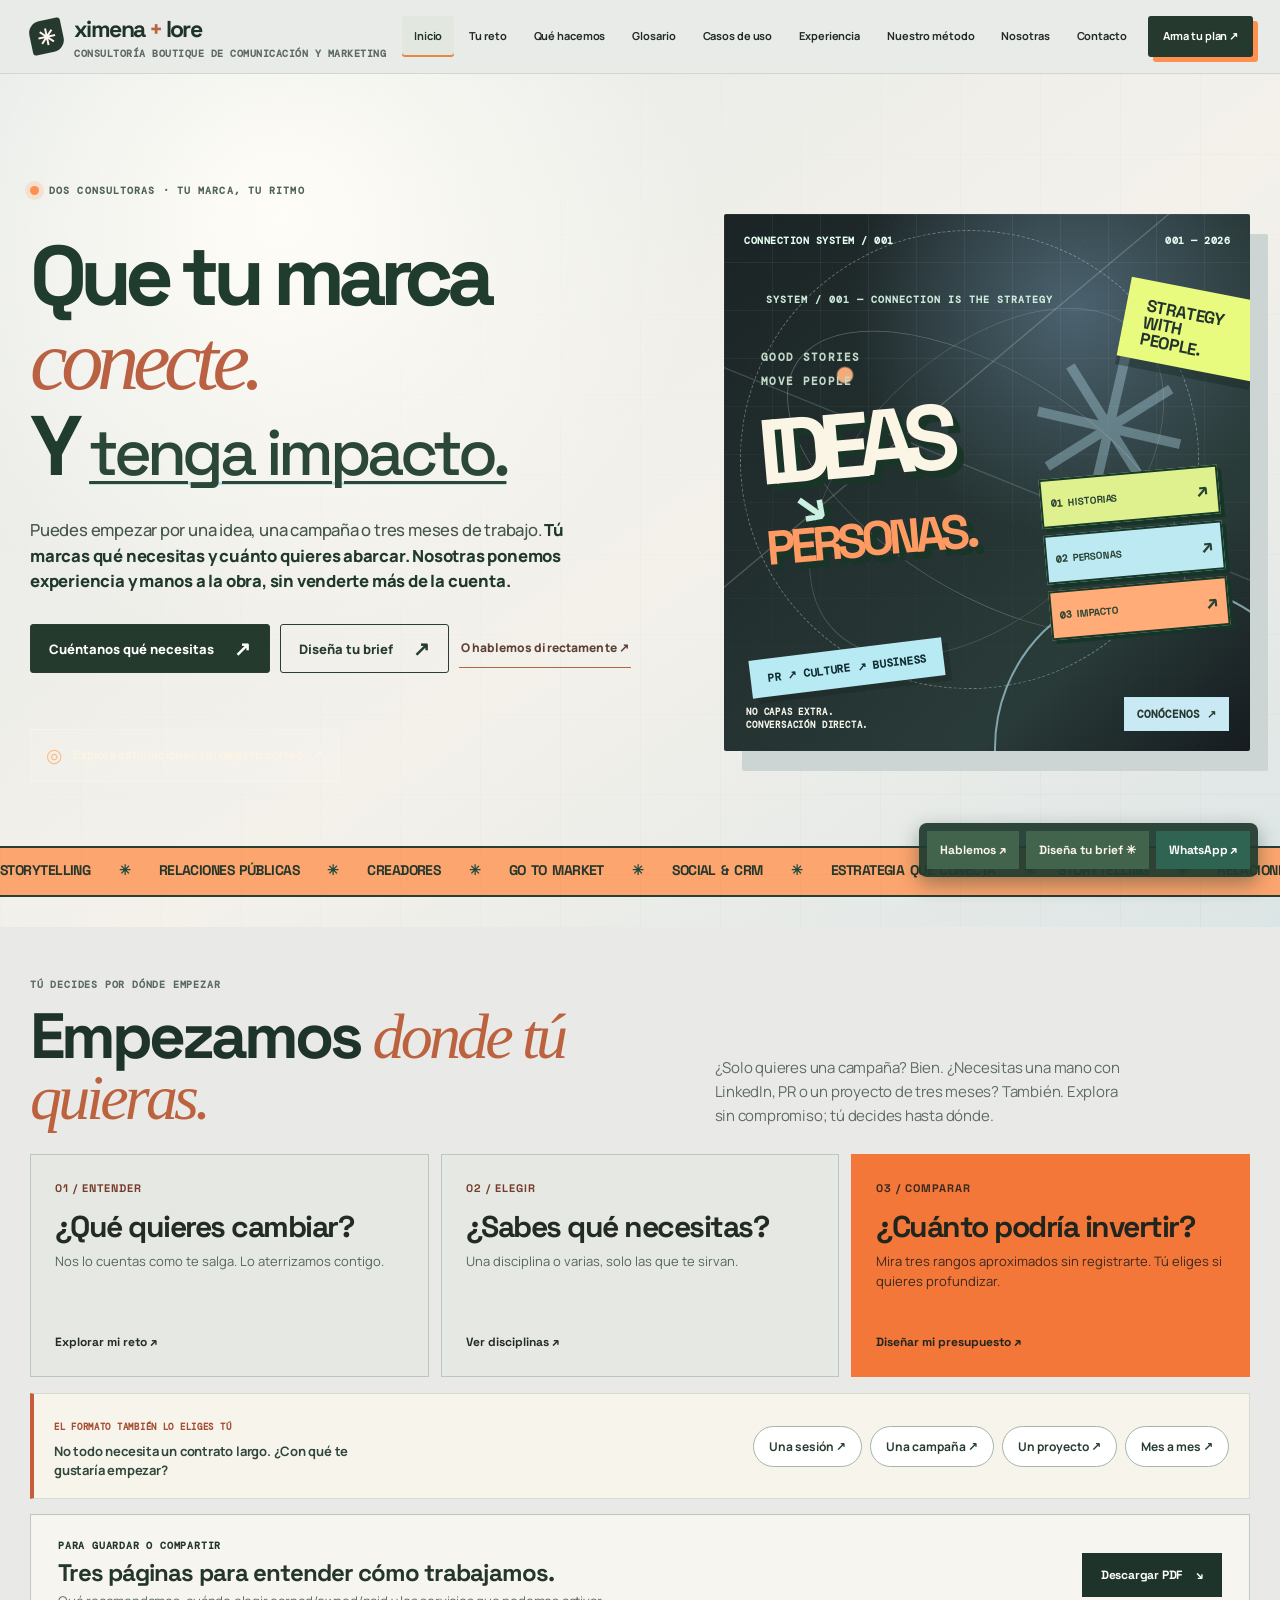
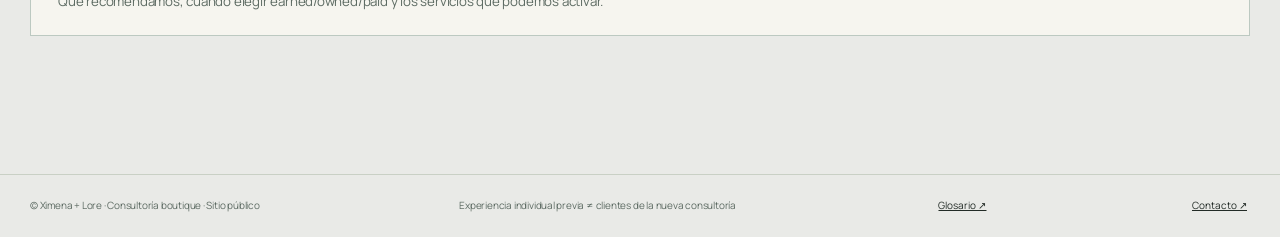
==== commit 202e5c5d: "Integrate service scope tiers, email follow-up and interactive glossary into landing" ====
--- a/index.html
+++ b/index.html
@@ -749,6 +749,7 @@
 @media(max-width:850px){.xl19-teaser-card .xl21-why{min-height:0}}
 @media(max-width:620px){.xl19-teaser-card{padding:17px 15px}.xl19-teaser-card h5{font-size:27px;margin:6px 0 10px}.xl19-teaser-card .xl20-teaser-price{font-size:30px}.xl19-teaser-card .xl21-why{font-size:12px;margin-bottom:12px}.xl19-teaser-card .xl21-includes-label{padding-top:10px}.xl21-includes li{font-size:12px}.xl21-how-priced{grid-template-columns:1fr;gap:5px;margin-top:12px}.xl19-teaser-cta{padding:15px}}
 </style>
+<link rel="stylesheet" href="/xl-v22.css?v=2">
 <script>
 (function(){
   try{if(sessionStorage.getItem('xl18_brief_email_submitted')==='1'){document.documentElement.classList.add('xl18-registered')}}catch(e){}
@@ -768,6 +769,7 @@
       <button class="nav-btn" data-nav="inicio" aria-current="page">Inicio</button>
       <button class="nav-btn" data-nav="problemas">Tu reto</button>
       <button class="nav-btn" data-nav="servicios">Qué hacemos</button>
+      <button class="nav-btn" data-nav="glosario">Glosario</button>
       <button class="nav-btn" data-nav="usos">Casos de uso</button><button class="nav-btn" data-nav="experiencia">Experiencia</button>
       <button class="nav-btn" data-nav="ecosistema">Nuestro método</button><button class="nav-btn" data-nav="nosotras">Nosotras</button>
       <button class="nav-btn" data-nav="contacto">Contacto</button>
@@ -933,18 +935,19 @@
               <div class="form-row"><label class="field"><span class="label">Tamaño del equipo <span class="muted">(contexto, no tarifa)</span></span><select id="team-size" name="teamSize"><option value="unknown">Prefiero no decirlo</option><option value="small">1–20 personas</option><option value="medium">21–100 personas</option><option value="large">Más de 100 personas</option></select></label><label class="field"><span class="label">Stakeholders / aprobaciones</span><select id="approvals" name="approvals"><option value="simple">Una persona o equipo pequeño</option><option value="some">Varios equipos o áreas</option><option value="complex">Múltiples países / aprobación compleja</option></select></label></div>
               <div class="form-row"><label class="field"><span class="label">Tipo de empresa / sector <span class="muted">(opcional)</span></span><input id="sector" name="sector" maxlength="100" placeholder="Ej. SaaS, retail, automotriz"></label><label class="field"><span class="label">Mercado principal <span class="muted">(opcional)</span></span><input id="market" name="market" maxlength="90" placeholder="Ej. México, España"></label></div>
               </div></details> <section class="xl19-teaser" aria-labelledby="xl19-teaser-title">
- <div class="xl19-teaser-heading"><div><span class="overline">ALCANCES Y PRECIOS · SIN REGISTRO</span><h4 id="xl19-teaser-title">Tres maneras de hacerlo. Tú eliges.</h4><p>Una primera estimación para cada alcance, con ejemplos de lo que podría incluir. Puedes comparar sin dejar tu correo.</p></div><span class="xl19-preview-stamp">NO ES UN PAQUETE CERRADO ✳</span></div>
+ <div class="xl19-teaser-heading"><div><span class="overline">ALCANCES Y PRECIOS · SIN REGISTRO</span><h4 id="xl19-teaser-title">Tres maneras de hacerlo. Tú eliges.</h4><p>Compara cuánto acompañamiento, ejecución y responsabilidad necesitas. Cada tarjeta explica reuniones, entregables, KPIs y quién hace qué, además de una estimación orientativa. Puedes verla sin dejar tu correo.</p></div><span class="xl19-preview-stamp">NO ES UN PAQUETE CERRADO ✳</span></div>
  <div class="xl19-teaser-grid" id="xl19-teaser-grid" aria-live="polite"></div>
  <div class="xl21-how-priced"><span class="xl21-how-label">¿POR QUÉ CAMBIA LA INVERSIÓN?</span><p>Porque cambia el trabajo: las disciplinas, las piezas, el ritmo, la duración o los mercados. No porque nos digas que tienes más presupuesto. Esto es una <strong>estimación orientativa</strong>, no una cotización ni un paquete cerrado. Pauta, producción, derechos y proveedores se consideran aparte.</p></div>
- <button type="button" class="xl19-teaser-cta" id="xl19-unlock-cta">Ya tienes un punto de partida. Sigamos con tu idea. <span>↘</span></button>
+ <div class="xl22-crosslink"><strong>¿Hay términos que no te suenan?</strong><button type="button" data-nav="glosario">Descubre qué significa cada servicio y cuándo conviene ↗</button></div>
+ <button type="button" class="xl19-teaser-cta" id="xl19-unlock-cta">Ya diste el primer paso. Comparte tu email y avancemos con tu idea. <span>↓</span></button>
  </section><div class="xl18-email-checkpoint" id="xl18-email-checkpoint" aria-labelledby="xl18-email-title">
-                <div class="xl18-email-header"><span class="overline">VAMOS UN POCO MÁS ALLÁ</span><h4 id="xl18-email-title">Ya empezaste. Vamos a darle forma.</h4><p>Compártenos tu email y abre aquí mismo el detalle de las tres opciones: qué podríamos hacer, cómo lo organizaríamos y qué te conviene priorizar. No necesitas agendar una llamada ni contratar nada.</p></div>
+                <div class="xl18-email-header"><span class="overline">VAMOS UN POCO MÁS ALLÁ</span><h4 id="xl18-email-title">Ya empezaste. Vamos a darle forma.</h4><p>Ya exploraste posibilidades y tienes una primera estimación. Déjanos un email para conocer tu proyecto, revisar qué te conviene de verdad y abrir el detalle de cada opción: entregas, coordinación y responsabilidades. No necesitas agendar una llamada ni contratar nada.</p></div>
                 <div class="xl18-form-shell"><iframe id="xl18-tally-frame" title="Tu email, último paso antes de ver los tres escenarios" src="https://tally.so/embed/LDDLbG?alignLeft=1&amp;hideTitle=1&amp;transparentBackground=1&amp;dynamicHeight=1" width="100%" height="525" loading="lazy" referrerpolicy="strict-origin-when-cross-origin"></iframe><p class="xl18-tally-help">Si el formulario no carga, <a href="mailto:ximena.aguirre.rdz@gmail.com">escríbenos directamente</a> y te ayudamos.</p></div>
                 <p class="xl18-email-status" id="xl18-email-status" role="status">El email se registra al pulsar «Ver mis 3 escenarios». No te suscribimos a newsletters; el permiso para recibir un recordatorio sobre este brief es opcional. <a href="/privacidad.html" target="_blank" rel="noopener noreferrer">Privacidad</a>.</p>
               </div>
               <p class="xl18-registered-note" id="xl18-registered-note" hidden role="status">✓ Tu email está registrado. Vamos a ver los tres escenarios, con sus rangos y entregables.</p>
             </div>
-            <div class="wizard-step" data-step="4" hidden><div class="overline muted">Paso 04 / Compara alternativas</div><h3>Tres maneras de avanzar.</h3><p>Ya tienes un punto de partida. Aquí va el detalle de cada alcance y su inversión estimada. Puedes ajustar lo que quieras; no son paquetes cerrados.</p><div class="quote-estimate-hero" id="quote-estimate-hero" aria-live="polite"><div class="quote-estimate-kicker">TRES ESCENARIOS DE INVERSIÓN · SIMULACIÓN</div><div class="quote-estimate-number" id="quote-estimate-number">Tu brief está listo</div><div class="quote-estimate-unit" id="quote-estimate-unit">Según las respuestas que compartiste</div><p id="quote-estimate-copy">No es una tarifa cerrada. Hablemos para definir entregables, calendario y alcance.</p><button type="button" class="estimate-chat" id="estimate-chat">Pide tu estimación · Hablemos <span aria-hidden="true">↗</span></button></div><div class="result-intro" aria-live="polite"><strong id="recommend-title"></strong><p id="recommend-text"></p></div><div class="estimate-status" id="estimate-status" role="status"></div><div class="tier-grid" id="tier-grid"></div><p class="exclude" id="result-exclude"></p><div class="disclaimer">Simulación exploratoria, no una tarifa oficial ni una oferta. Los importes se calculan a partir de esfuerzos de referencia provisionales y requieren validación comercial de ambas consultoras. Creators, derechos de uso, pauta, producción, viajes y especialistas externos se cotizan aparte.</div><div style="display:flex;gap:7px;flex-wrap:wrap;margin-top:14px"><button class="pill deep small-pill" type="button" id="export-summary">Exportar resumen ↓</button><button class="pill primary small-pill" type="button" id="email-summary">Compartir por email ↗</button></div><div class="quote-conversation"><span class="overline">Nada está escrito en piedra.</span><h4>¿Tenías otra cosa en mente?</h4><p>¿Quieres ajustar el alcance, negociar una alternativa o proponernos algo distinto? Hablemos.</p><button type="button" class="pill primary" id="quote-negotiate">Cuéntanos tu idea ↗</button></div></div>
+            <div class="wizard-step" data-step="4" hidden><div class="overline muted">Paso 04 / Compara alternativas</div><h3>Tres maneras de trabajar juntas.</h3><p>Compara quién se hace cargo, cómo nos reunimos, qué producimos y cómo sabríamos si funciona. Aquí va el detalle de cada alcance y su inversión estimada. Puedes ajustar lo que quieras; no son paquetes cerrados.</p><div class="quote-estimate-hero" id="quote-estimate-hero" aria-live="polite"><div class="quote-estimate-kicker">TRES ESCENARIOS DE INVERSIÓN · SIMULACIÓN</div><div class="quote-estimate-number" id="quote-estimate-number">Tu brief está listo</div><div class="quote-estimate-unit" id="quote-estimate-unit">Según las respuestas que compartiste</div><p id="quote-estimate-copy">No es una tarifa cerrada. Hablemos para definir entregables, calendario y alcance.</p><button type="button" class="estimate-chat" id="estimate-chat">Pide tu estimación · Hablemos <span aria-hidden="true">↗</span></button></div><div class="result-intro" aria-live="polite"><strong id="recommend-title"></strong><p id="recommend-text"></p></div><div class="estimate-status" id="estimate-status" role="status"></div><div class="tier-grid" id="tier-grid"></div><div class="xl22-crosslink"><strong>¿Quieres entender mejor alguna disciplina?</strong><button type="button" data-nav="glosario">Consulta el glosario ↗</button></div><p class="exclude" id="result-exclude"></p><div class="disclaimer">Simulación exploratoria, no una tarifa oficial ni una oferta. Los importes se calculan a partir de esfuerzos de referencia provisionales y requieren validación comercial de ambas consultoras. Creators, derechos de uso, pauta, producción, viajes y especialistas externos se cotizan aparte.</div><div style="display:flex;gap:7px;flex-wrap:wrap;margin-top:14px"><button class="pill deep small-pill" type="button" id="export-summary">Exportar resumen ↓</button><button class="pill primary small-pill" type="button" id="email-summary">Compartir por email ↗</button></div><div class="quote-conversation"><span class="overline">Nada está escrito en piedra.</span><h4>¿Tenías otra cosa en mente?</h4><p>¿Quieres ajustar el alcance, negociar una alternativa o proponernos algo distinto? Hablemos.</p><button type="button" class="pill primary" id="quote-negotiate">Cuéntanos tu idea ↗</button></div></div>
             <div class="wizard-actions"><button type="button" class="pill small-pill" id="wizard-back" disabled>← Volver</button><div class="controls"><button type="reset" class="pill small-pill" id="wizard-reset">Reiniciar</button><button type="button" class="pill primary" id="wizard-next">Continuar →</button></div></div>
           </form>
         </div>
@@ -962,6 +965,27 @@
   </div></section>
   <section class="view" id="contacto" data-view="contacto" aria-labelledby="contact-title" hidden>
     <div class="container"><span class="overline muted">06 / La conversación empieza aquí</span><div class="contact-stage"><div><span class="overline">Ximena + Lore · trato directo</span><h2 class="display" id="contact-title">Tu idea merece<br>una conversación<br><span style="color:var(--terra-pale)">de persona a persona.</span></h2><p>Puede ser una pregunta, una campaña concreta o un proyecto completo. Cuéntanos en qué andas; te diremos con claridad cómo podríamos ayudarte y qué dejaríamos fuera.</p><button class="pill cream" data-nav="diagnostico">Prefiero explorar antes de escribir ↗</button></div><div class="contact-channels"><div class="contact-person"><div><span>Ximena Aguirre</span><a href="mailto:ximena.aguirre.rdz@gmail.com?subject=Consulta%20de%20proyecto%20%7C%20Ximena%20%2B%20Lore">ximena.aguirre.rdz@gmail.com</a></div><a class="pill small-pill" href="mailto:ximena.aguirre.rdz@gmail.com?subject=Consulta%20de%20proyecto%20%7C%20Ximena%20%2B%20Lore">Escribir ↗</a></div><div class="contact-person"><div><span>Lorena (Lore) Aguirre</span><a href="mailto:loreaguirre.798@gmail.com?subject=Consulta%20de%20proyecto%20%7C%20Ximena%20%2B%20Lore">loreaguirre.798@gmail.com</a></div><a class="pill small-pill" href="mailto:loreaguirre.798@gmail.com?subject=Consulta%20de%20proyecto%20%7C%20Ximena%20%2B%20Lore">Escribir ↗</a></div><div class="quick-channels"><button class="pill primary" type="button" id="contact-conversation">Cuéntanos tu idea ↗</button><a class="pill cream" id="contact-whatsapp" target="_blank" rel="noopener noreferrer" href="https://wa.me/message/QT5HK2GFRU4UG1">WhatsApp Business ↗</a></div></div></div><div class="inbound-studio"><div class="inbound-intro"><span class="overline muted">UN CAMINO MÁS DIRECTO</span><h3>¿Agendamos<br><em>una primera conversación?</em></h3><p>Cuéntanos lo básico, elige hasta tres opciones de fecha y horario y prepara la solicitud por correo. También puedes escribirnos sin agendar todavía.</p><div class="intent-pills"><button type="button" data-intent="call">Quiero una llamada</button><button type="button" data-intent="specific">Tengo un brief específico</button><button type="button" data-intent="explore">No sé por dónde empezar</button></div><p class="micro">No usamos Calendly todavía: evitamos mostrar disponibilidad inventada. Las fundadoras confirman la hora por correo.</p></div><form id="lead-intake" class="inbound-form"><label>Nombre <input name="name" autocomplete="name" required maxlength="100" placeholder="Tu nombre"></label><label>Email de contacto <input name="email" type="email" autocomplete="email" required maxlength="160" placeholder="hola@empresa.com"></label><label>Empresa (opcional) <input name="company" maxlength="100" placeholder="Tu marca o empresa"></label><label>Qué te interesa <select name="intent"><option value="call">Agendar una llamada</option><option value="specific">Un proyecto específico</option><option value="explore">Necesito orientación</option></select></label><label class="form-wide">Un poco de contexto <textarea name="brief" rows="3" maxlength="1000" placeholder="Cuéntanos qué está pasando y qué te gustaría conseguir"></textarea></label><fieldset class="form-wide"><legend>Tres horarios posibles (opcionales)</legend><p class="micro">Indica tu zona horaria. Son preferencias, no espacios confirmados.</p><div class="slot-grid"><label>Opción 1<input name="slot1" type="datetime-local"></label><label>Opción 2<input name="slot2" type="datetime-local"></label><label>Opción 3<input name="slot3" type="datetime-local"></label></div></fieldset><label>Zona horaria <input name="timezone" value="America/Mexico_City" maxlength="80" placeholder="Ej. Europe/Madrid"></label><label class="form-wide consent-line"><input type="checkbox" name="marketing"> <span>Quiero recibir futuras novedades comerciales (opcional). No es necesario para responder mi solicitud.</span></label><p class="micro form-wide">Este prototipo abre un borrador en tu correo. <strong>No envía ni guarda el formulario por sí solo.</strong> La captación segura requeriría un formulario conectado, aviso de privacidad y CRM.</p><div class="form-wide intake-actions"><button type="submit" class="pill primary">Preparar solicitud por email ↗</button><button type="button" class="pill deep" id="lead-whatsapp">Prefiero WhatsApp ↗</button></div></form></div><p class="privacy-note">Este sitio no guarda automáticamente los datos de tu consulta. El resumen únicamente se guarda en tu dispositivo o se comparte si eliges abrir tu aplicación de correo. Agenda, CRM, formularios seguros y aviso de privacidad definitivo: pendientes de implementación.</p></div>
+  </section>
+
+  <section class="view xl22-glossary-view" id="glosario" data-view="glosario" aria-labelledby="xl22-heading" hidden>
+    <div class="container">
+      <header class="xl22-glossary-head">
+        <div><span class="xl22-eyebrow">ENTENDER ANTES DE CONTRATAR / GUÍA PRÁCTICA</span><h2 id="xl22-heading">Un pequeño <em>diccionario de decisiones.</em></h2></div>
+        <p>No tienes por qué saber qué significan UGC, PR o GTM. Lo importante es entender para qué sirven, cuándo pueden aportar valor a tu negocio y cuándo es mejor priorizar otra cosa. Sin tecnicismos innecesarios.</p>
+      </header>
+      <div class="xl22-gloss-tools">
+        <div class="xl22-filters" role="group" aria-label="Filtrar términos">
+          <button type="button" class="xl22-filter" data-group="all" aria-pressed="true">Todos</button>
+          <button type="button" class="xl22-filter" data-group="pr" aria-pressed="false">Comunicación y PR</button>
+          <button type="button" class="xl22-filter" data-group="creator" aria-pressed="false">Creadores y social</button>
+          <button type="button" class="xl22-filter" data-group="growth" aria-pressed="false">Marketing y negocio</button>
+        </div>
+        <input type="search" class="xl22-search" id="xl22-search" aria-label="Buscar un término de marketing" placeholder="Busca: UGC, influencers, CRM, medios, SEO…">
+      </div>
+      <div class="xl22-terms" id="xl22-terms"></div>
+      <p id="xl22-empty" class="xl22-empty" hidden>No encontramos ese término. Prueba otra palabra o explora todas las categorías.</p>
+      <aside class="xl22-glossary-outro"><div><h3>La herramienta correcta es la que resuelve tu reto.</h3><p>Puede ser una sola disciplina o una combinación. Empecemos por el objetivo, no por una lista de servicios.</p></div><button type="button" data-nav="diagnostico">Diseña tu primer alcance ↗</button></aside>
+    </div>
   </section>
 </main>
 
@@ -978,11 +1002,11 @@
   <div class="conversation-shell"><div class="conversation-top"><span class="overline">Tu proyecto · nuestra conversación</span><button id="conversation-close" type="button" class="modal-close" aria-label="Cerrar conversación">✕</button></div><div class="conversation-grid"><div><div class="hand-scribble">¿Y si lo hacemos a tu manera?</div><h2 id="conversation-title">Hablemos de <em>otra idea.</em></h2><p>Los presupuestos no son una caja cerrada. Si necesitas otro enfoque, cuéntanos qué cambiarías. Sin registro y sin compromiso.</p><div class="reason-grid" id="reason-grid" aria-label="Motivo de la conversación"></div></div><form id="conversation-form"><label class="field"><span class="label">¿Qué te gustaría plantearnos?</span><textarea id="conversation-message" rows="5" maxlength="1200" placeholder="Me interesa el enfoque, pero preferiría empezar con…"></textarea></label><label class="field"><span class="label">Tu nombre (opcional)</span><input id="conversation-name" maxlength="100" placeholder="Cómo te llamas"></label><div class="dialog-channels"><button type="button" id="conversation-email" class="pill deep">Enviar por email ↗</button><a id="conversation-whatsapp" class="pill whatsapp" target="_blank" rel="noopener noreferrer" href="#">Abrir WhatsApp ↗</a></div><p class="micro muted">Estos botones abren tu correo o WhatsApp. No enviamos ni almacenamos tus datos automáticamente. También puedes escribirnos directamente desde Contacto.</p></form></div></div>
 </dialog>
 
-<footer class="site-footer"><div class="container footer-inner"><span>© Ximena + Lore · Consultoría boutique · Sitio público</span><span>Experiencia individual previa ≠ clientes de la nueva consultoría</span><button type="button" data-nav="contacto">Contacto ↗</button></div></footer>
+<footer class="site-footer"><div class="container footer-inner"><span>© Ximena + Lore · Consultoría boutique · Sitio público</span><span>Experiencia individual previa ≠ clientes de la nueva consultoría</span><button type="button" data-nav="glosario">Glosario ↗</button><button type="button" data-nav="contacto">Contacto ↗</button></div></footer>
 <script>
 'use strict';
 const $=id=>document.getElementById(id);
-const navNames=['inicio','problemas','servicios','usos','experiencia','ecosistema','nosotras','diagnostico','contacto'];
+const navNames=['inicio','problemas','servicios','glosario','usos','experiencia','ecosistema','nosotras','diagnostico','contacto'];
 const fmt=n=>new Intl.NumberFormat('es-MX',{style:'currency',currency:'MXN',maximumFractionDigits:0}).format(n);
 const attribution=Object.fromEntries(['utm_source','utm_medium','utm_campaign','utm_content','utm_term'].map(k=>[k,(new URLSearchParams(location.search).get(k)||'').slice(0,100)]).filter(([,v])=>Boolean(v)));
 function navigate(name,focus=true,{record=true}={}){const view=navNames.includes(name)?name:'inicio';document.querySelectorAll('[data-view]').forEach(el=>{el.hidden=el.dataset.view!==view});document.querySelectorAll('.nav-btn[data-nav]').forEach(el=>{if(el.dataset.nav===view)el.setAttribute('aria-current','page');else el.removeAttribute('aria-current')});$('main-nav').classList.remove('open');$('menu-toggle').setAttribute('aria-expanded','false');if(record&&location.hash.slice(1)!==view)history.pushState({xlView:view},'','#'+view);window.scrollTo({top:0,behavior:'instant'});if(focus)$('contenido').focus({preventScroll:true});}
@@ -1309,7 +1333,7 @@
   el.append(tag,name);
   if(typeof t.rangeLow==='number' && typeof t.rangeHigh==='number'){
    const price=document.createElement('div');price.className='tier-price';price.textContent=fmt(t.rangeLow)+' – '+fmt(t.rangeHigh);
-   const unit=document.createElement('small');unit.textContent=r.d.model==='retainer'?'MXN / mes · aproximado':'MXN total · aproximado';
+   const unit=document.createElement('small');unit.textContent=r.d.model==='retainer'?'MXN / mes · estimación orientativa':'MXN total · estimación orientativa';
    price.append(unit);el.append(price);
   }
   el.append(desc);
@@ -1618,5 +1642,6 @@
    if(button)button.click();
  }
 });
-</script></body>
+</script>
+<script src="/xl-v22.js?v=2"></script></body>
 </html>
--- a/xl-v22.css
+++ b/xl-v22.css
@@ -0,0 +1,57 @@
+/* Ximena + Lore | Alcances reales + glosario integrado | 2026-10-29 */
+.xl22-scope-details{border-top:1px solid #cdd6cb;margin-top:17px;padding-top:13px;display:grid;gap:10px}
+.xl22-scope-details .xl22-detail-label{display:block;color:#8e4c37;font:700 10px/1.4 "DM Mono",monospace;letter-spacing:.045em;text-transform:uppercase;margin-bottom:3px}
+.xl22-scope-details .xl22-detail-value{font:500 12px/1.55 "Manrope",system-ui,sans-serif;color:#314a3a}
+.xl22-scope-details .xl22-scope-note{font:500 11px/1.5 "Manrope",system-ui,sans-serif;color:#58695b;margin-top:3px}
+.xl22-full-details{border-top:1px solid rgba(64,85,74,.17);margin-top:13px;padding-top:11px;display:grid;gap:11px}
+.xl22-full-details div{display:grid;gap:4px}
+.xl22-full-details b{font:750 11px/1.35 "Manrope",system-ui,sans-serif;color:#8d4e3a}
+.xl22-full-details span{font:500 12px/1.55 "Manrope",system-ui,sans-serif;color:#364b3c}
+.xl22-gloss-link{border:0;background:transparent;text-align:left;padding:9px 0 0;color:#9c5039;text-decoration:underline;text-underline-offset:4px;font:700 12px/1.5 "Manrope",system-ui,sans-serif}
+.xl22-crosslink{display:flex;gap:8px;flex-wrap:wrap;align-items:center;margin:12px 0 4px}
+.xl22-crosslink strong{font:600 12px/1.5 "Manrope",system-ui,sans-serif;color:#4e6454}
+.xl22-crosslink button{border:1px solid #c6cec4;background:#fdfbf6;color:#304b3e;padding:8px 11px;font:700 12px "Manrope",system-ui,sans-serif}
+.xl22-crosslink button:hover{border-color:#a65334;color:#a65334}
+.xl22-glossary-view{background:#f6f3ec;min-height:70vh;padding:52px 0 72px}
+.xl22-glossary-head{display:grid;grid-template-columns:1.35fr .8fr;gap:32px;align-items:end;border-bottom:1px solid #cdd5ca;padding-bottom:25px;margin-bottom:24px}
+.xl22-glossary-head .xl22-eyebrow{color:#a65334;font:700 11px/1.4 "DM Mono",monospace;letter-spacing:.1em}
+.xl22-glossary-head h2{font:600 clamp(34px,5vw,68px)/1.04 "Syne","Trebuchet MS",sans-serif;letter-spacing:-.06em;margin:13px 0 0;color:#293e34}
+.xl22-glossary-head h2 em{font:italic 400 1.02em "Instrument Serif",Georgia,serif;color:#a65334}
+.xl22-glossary-head p{max-width:390px;font:500 14px/1.75 "Manrope",system-ui,sans-serif;color:#526456;margin:0}
+.xl22-gloss-tools{display:flex;justify-content:space-between;align-items:center;gap:13px;flex-wrap:wrap;margin:15px 0 22px}
+.xl22-filters{display:flex;flex-wrap:wrap;gap:6px}
+.xl22-filter{border:1px solid #ccd4c9;background:#fffaf4;color:#3f594a;padding:10px 12px;font:700 11px/1.3 "Manrope",system-ui,sans-serif}
+.xl22-filter[aria-pressed="true"]{background:#304b3c;color:white;border-color:#304b3c}
+.xl22-search{border:1px solid #bdc9bf;background:#fffdfa;border-radius:0;min-height:42px;width:min(100%,310px);padding:10px 13px;font:500 13px "Manrope",system-ui,sans-serif;color:#293f34}
+.xl22-terms{display:grid;grid-template-columns:repeat(2,minmax(0,1fr));gap:9px;align-items:start}
+.xl22-term{background:#fffcf7;border:1px solid #cfd5cb;min-width:0}
+.xl22-term[open]{border-color:#7c9582;box-shadow:0 14px 30px rgba(38,53,46,.07)}
+.xl22-term summary{display:flex;gap:13px;align-items:flex-start;cursor:pointer;list-style:none;padding:18px 20px}
+.xl22-term summary::-webkit-details-marker{display:none}
+.xl22-term-no{font:600 12px "DM Mono",monospace;color:#a65334;padding-top:2px}
+.xl22-term-text{display:grid;gap:5px;flex:1;min-width:0}
+.xl22-term-text small{font:700 10px "DM Mono",monospace;letter-spacing:.06em;text-transform:uppercase;color:#667d6b}
+.xl22-term-text strong{font:750 clamp(16px,1.8vw,22px)/1.2 "Syne",sans-serif;letter-spacing:-.035em;color:#293e34}
+.xl22-term-text span{font:500 12px/1.55 "Manrope",sans-serif;color:#5d705f}
+.xl22-term-plus{font:400 27px/1 "Instrument Serif",serif;color:#a65334}
+.xl22-term[open] .xl22-term-plus{transform:rotate(45deg)}
+.xl22-term-body{padding:0 20px 20px;border-top:1px solid #e6e7de}
+.xl22-term-definition{margin:16px 0;font:500 13px/1.75 "Manrope",sans-serif;color:#385143}
+.xl22-term-lanes{display:grid;grid-template-columns:1fr 1fr;gap:10px}
+.xl22-term-lane{background:#edf0e9;padding:13px}
+.xl22-term-lane:last-child{background:#f6e9e0}
+.xl22-term-lane b{display:block;margin-bottom:6px;color:#334f40;font:750 11px "Manrope",sans-serif}
+.xl22-term-lane:last-child b{color:#924f37}
+.xl22-term-lane p{font:500 11px/1.6 "Manrope",sans-serif;color:#3e5547;margin:0}
+.xl22-term-footer{display:grid;grid-template-columns:1fr 1fr;gap:12px;margin:14px 0 16px}
+.xl22-term-footer b{display:block;font:750 10px/1.4 "DM Mono",monospace;color:#a65334;text-transform:uppercase;margin-bottom:5px}
+.xl22-term-footer span{display:block;font:500 11px/1.55 "Manrope",sans-serif;color:#4a6250}
+.xl22-term-cta{border:0;border-bottom:1px solid #a65334;color:#9b4d35;background:transparent;font:750 11px/1.5 "Manrope",sans-serif;text-align:left;padding:5px 0}
+.xl22-glossary-outro{margin-top:23px;padding:25px 28px;background:#30493a;color:#fefbf4;display:flex;justify-content:space-between;align-items:center;gap:20px}
+.xl22-glossary-outro h3{font:400 clamp(23px,3vw,32px)/1.1 "Instrument Serif",serif;margin:0 0 5px}
+.xl22-glossary-outro p{font:500 12px/1.6 "Manrope",sans-serif;margin:0;color:#dbe8da}
+.xl22-glossary-outro button{border:1px solid #e6efe5;color:#2e4937;background:#fffaf4;font:800 12px "Manrope",sans-serif;padding:12px 15px;flex-shrink:0}
+.xl22-empty{padding:30px;background:#fffcf7;color:#5d6e60}
+@media(max-width:1100px){.main-nav .nav-btn{padding-left:7px;padding-right:7px}.xl22-scope-details{gap:8px}}
+@media(max-width:800px){.xl22-glossary-head{grid-template-columns:1fr;gap:13px}.xl22-terms{grid-template-columns:1fr}.xl22-term-text strong{font-size:21px}}
+@media(max-width:570px){.xl22-glossary-view{padding:30px 0 52px}.xl22-glossary-head h2{font-size:38px}.xl22-gloss-tools{align-items:stretch}.xl22-filters{display:grid;grid-template-columns:repeat(2,minmax(0,1fr));width:100%}.xl22-filter{padding:10px 7px}.xl22-search{width:100%;max-width:none}.xl22-term summary{padding:16px}.xl22-term-body{padding:0 16px 17px}.xl22-term-lanes{grid-template-columns:1fr}.xl22-glossary-outro{flex-direction:column;align-items:start;padding:22px}.xl22-glossary-outro button{width:100%}}
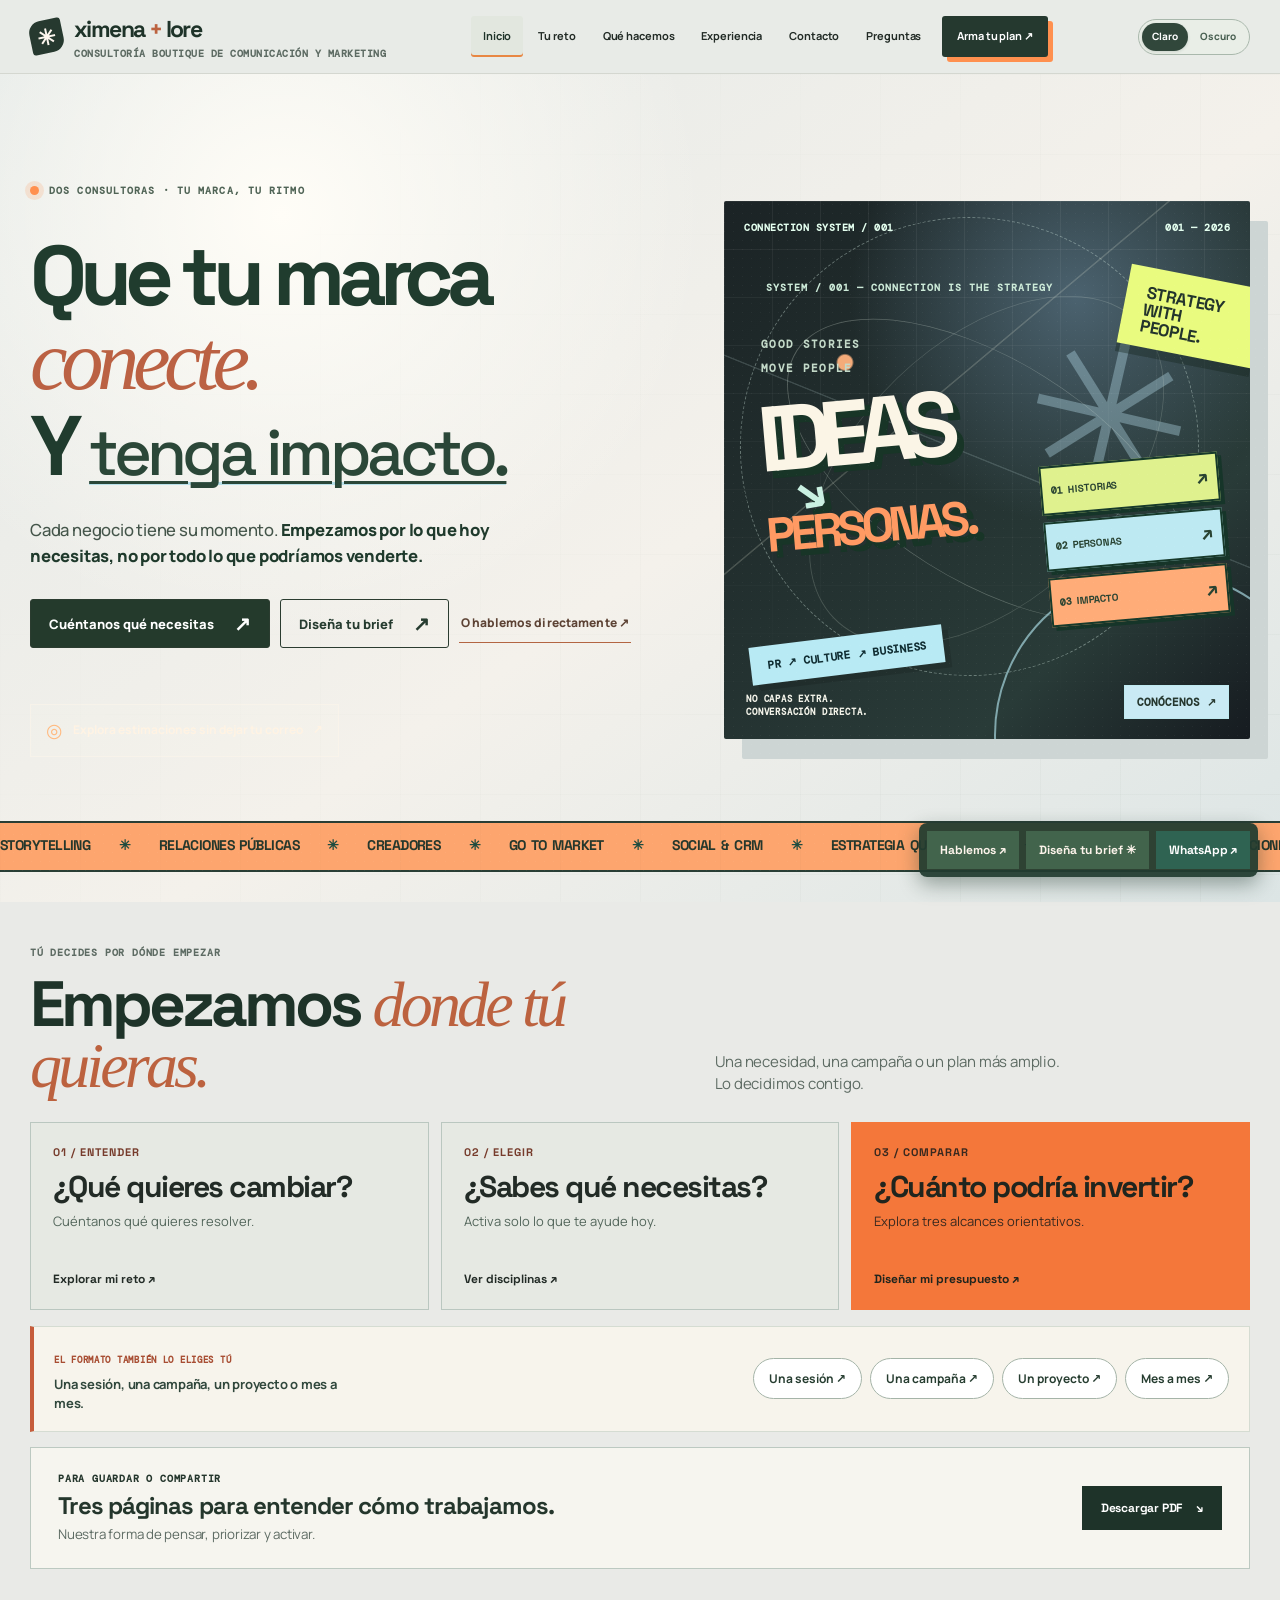
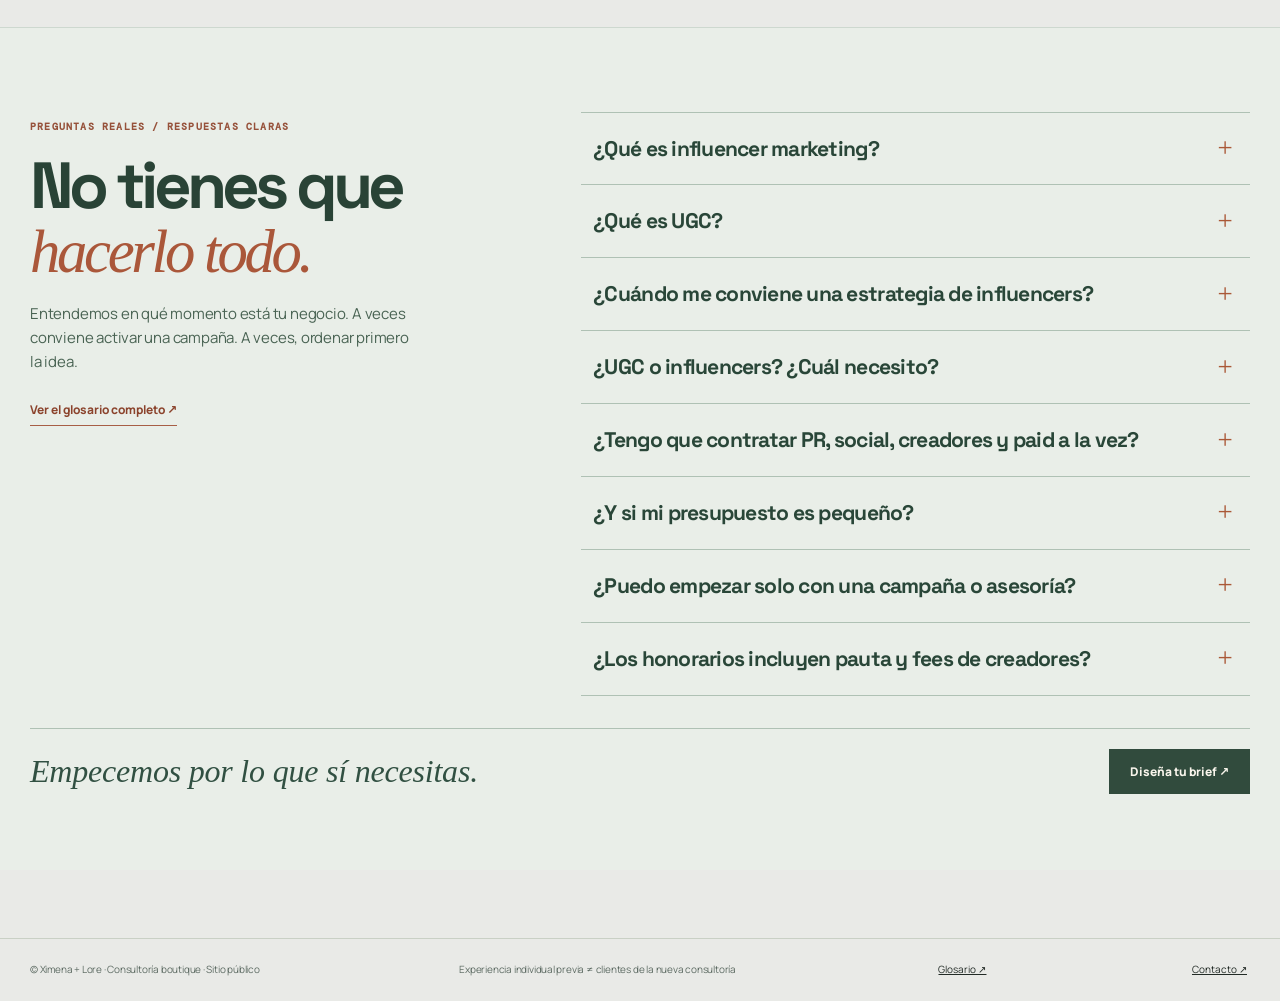
==== commit 6770008e: "Publish shorter homepage copy, SEO-readable FAQs and cache-busted theme assets" ====
--- a/index.html
+++ b/index.html
@@ -749,7 +749,7 @@
 @media(max-width:850px){.xl19-teaser-card .xl21-why{min-height:0}}
 @media(max-width:620px){.xl19-teaser-card{padding:17px 15px}.xl19-teaser-card h5{font-size:27px;margin:6px 0 10px}.xl19-teaser-card .xl20-teaser-price{font-size:30px}.xl19-teaser-card .xl21-why{font-size:12px;margin-bottom:12px}.xl19-teaser-card .xl21-includes-label{padding-top:10px}.xl21-includes li{font-size:12px}.xl21-how-priced{grid-template-columns:1fr;gap:5px;margin-top:12px}.xl19-teaser-cta{padding:15px}}
 </style>
-<link rel="stylesheet" href="/xl-v22.css?v=2">
+<link rel="stylesheet" href="/xl-v22.css?v=23">
 <script>
 (function(){
   try{if(sessionStorage.getItem('xl18_brief_email_submitted')==='1'){document.documentElement.classList.add('xl18-registered')}}catch(e){}
@@ -784,7 +784,7 @@
     <div class="neo-hero-copy">
       <div class="neo-kicker"><span class="pulse-dot" aria-hidden="true"></span> DOS CONSULTORAS · TU MARCA, TU RITMO</div>
       <h1 id="home-title" class="neo-display">Que tu marca<br><span class="neo-type-ital">conecte.</span> <span class="neo-line3">Y <em>tenga impacto.</em></span></h1>
-      <p class="neo-lede">Puedes empezar por una idea, una campaña o tres meses de trabajo. <strong>Tú marcas qué necesitas y cuánto quieres abarcar. Nosotras ponemos experiencia y manos a la obra, sin venderte más de la cuenta.</strong></p>
+      <p class="neo-lede">Cada negocio tiene su momento. <strong>Empezamos por lo que hoy necesitas, no por todo lo que podríamos venderte.</strong></p>
       <div class="neo-buttons"><button type="button" class="neo-btn neo-btn-dark" data-nav="problemas">Cuéntanos qué necesitas <span>↗</span></button><button type="button" class="neo-btn neo-btn-line" data-nav="diagnostico">Diseña tu brief <span>↗</span></button><button type="button" class="neo-text-link" data-nav="contacto">O hablemos directamente ↗</button></div><button type="button" class="xl20-hero-price" data-nav="diagnostico"><span aria-hidden="true">◎</span> Explora estimaciones sin dejar tu correo <b>↗</b></button>
       
     </div>
@@ -808,22 +808,44 @@
   <div class="neo-ticker" aria-label="Nuestras áreas de trabajo"><div class="ticker-track" aria-hidden="true"><div class="ticker-run">STORYTELLING <span>✳</span> RELACIONES PÚBLICAS <span>✳</span> CREADORES <span>✳</span> GO TO MARKET <span>✳</span> SOCIAL & CRM <span>✳</span> ESTRATEGIA QUE CONECTA <span>✳</span></div><div class="ticker-run">STORYTELLING <span>✳</span> RELACIONES PÚBLICAS <span>✳</span> CREADORES <span>✳</span> GO TO MARKET <span>✳</span> SOCIAL & CRM <span>✳</span> ESTRATEGIA QUE CONECTA <span>✳</span></div></div><span class="sr-only">Storytelling, relaciones públicas, creadores, go to market, social, CRM y estrategia.</span></div>
 </div>
 <div class="container v15-journey" aria-label="Tres pasos para empezar">
-  <div class="v15-journey-head"><span class="overline muted">TÚ DECIDES POR DÓNDE EMPEZAR</span><h2>Empezamos <em>donde tú quieras.</em></h2><p>¿Solo quieres una campaña? Bien. ¿Necesitas una mano con LinkedIn, PR o un proyecto de tres meses? También. Explora sin compromiso; tú decides hasta dónde.</p></div>
+  <div class="v15-journey-head"><span class="overline muted">TÚ DECIDES POR DÓNDE EMPEZAR</span><h2>Empezamos <em>donde tú quieras.</em></h2><p>Una necesidad, una campaña o un plan más amplio. Lo decidimos contigo.</p></div>
   <div class="v15-route-grid">
-   <button type="button" data-nav="problemas" class="v15-route"><span>01 / ENTENDER</span><strong>¿Qué quieres cambiar?</strong><small>Nos lo cuentas como te salga. Lo aterrizamos contigo.</small><b>Explorar mi reto ↗</b></button>
-   <button type="button" data-nav="servicios" class="v15-route"><span>02 / ELEGIR</span><strong>¿Sabes qué necesitas?</strong><small>Una disciplina o varias, solo las que te sirvan.</small><b>Ver disciplinas ↗</b></button>
-   <button type="button" data-nav="diagnostico" class="v15-route v15-route-accent"><span>03 / COMPARAR</span><strong>¿Cuánto podría invertir?</strong><small>Mira tres rangos aproximados sin registrarte. Tú eliges si quieres profundizar.</small><b>Diseñar mi presupuesto ↗</b></button>
+   <button type="button" data-nav="problemas" class="v15-route"><span>01 / ENTENDER</span><strong>¿Qué quieres cambiar?</strong><small>Cuéntanos qué quieres resolver.</small><b>Explorar mi reto ↗</b></button>
+   <button type="button" data-nav="servicios" class="v15-route"><span>02 / ELEGIR</span><strong>¿Sabes qué necesitas?</strong><small>Activa solo lo que te ayude hoy.</small><b>Ver disciplinas ↗</b></button>
+   <button type="button" data-nav="diagnostico" class="v15-route v15-route-accent"><span>03 / COMPARAR</span><strong>¿Cuánto podría invertir?</strong><small>Explora tres alcances orientativos.</small><b>Diseñar mi presupuesto ↗</b></button>
   </div> <div class="xl19-formats" aria-label="Elige cómo quieres trabajar">
- <div class="xl19-formats-copy"><span class="overline">EL FORMATO TAMBIÉN LO ELIGES TÚ</span><p>No todo necesita un contrato largo. ¿Con qué te gustaría empezar?</p></div>
+ <div class="xl19-formats-copy"><span class="overline">EL FORMATO TAMBIÉN LO ELIGES TÚ</span><p>Una sesión, una campaña, un proyecto o mes a mes.</p></div>
  <div class="xl19-format-choices" role="group" aria-label="Abrir el brief con este formato">
   <button type="button" data-quick-format="advisory">Una sesión ↗</button>
   <button type="button" data-quick-format="campaign">Una campaña ↗</button>
   <button type="button" data-quick-format="project">Un proyecto ↗</button>
   <button type="button" data-quick-format="retainer">Mes a mes ↗</button>
  </div>
- </div> <div class="v15-sheet-strip"><div><span class="overline">PARA GUARDAR O COMPARTIR</span><strong>Tres páginas para entender cómo trabajamos.</strong><small>Qué recomendamos, cuándo elegir earned/owned/paid y los servicios que podemos activar.</small></div><a href="#" data-download-sheet download="Ximena-Lore-Credenciales.pdf" class="v15-sheet-link">Descargar PDF <span>↘</span></a></div>
+ </div> <div class="v15-sheet-strip"><div><span class="overline">PARA GUARDAR O COMPARTIR</span><strong>Tres páginas para entender cómo trabajamos.</strong><small>Nuestra forma de pensar, priorizar y activar.</small></div><a href="#" data-download-sheet download="Ximena-Lore-Credenciales.pdf" class="v15-sheet-link">Descargar PDF <span>↘</span></a></div>
 </div>
-  </section>
+  
+<div class="xl23-faq" id="preguntas" role="region" aria-labelledby="xl23-faq-heading">
+  <div class="container xl23-faq-inner">
+    <div class="xl23-faq-intro">
+      <span class="overline">PREGUNTAS REALES / RESPUESTAS CLARAS</span>
+      <h2 id="xl23-faq-heading">No tienes que <em>hacerlo todo.</em></h2>
+      <p>Entendemos en qué momento está tu negocio. A veces conviene activar una campaña. A veces, ordenar primero la idea.</p>
+      <button type="button" class="xl23-faq-gloss" data-nav="glosario">Ver el glosario completo ↗</button>
+    </div>
+    <div class="xl23-faq-questions">
+      <details><summary>¿Qué es influencer marketing?</summary><p>Colaborar con creadores que conectan con la audiencia que quieres alcanzar. Importa más la afinidad y la credibilidad que el número de seguidores.</p></details>
+      <details><summary>¿Qué es UGC?</summary><p>Contenido con lenguaje de usuario: reseñas, demos o videos de producto. Puede crearlo alguien contratado sin publicarlo en sus propias redes. Su uso y sus derechos se acuerdan aparte.</p></details>
+      <details><summary>¿Cuándo me conviene una estrategia de influencers?</summary><p>Cuando ya tienes claro qué ofreces y a quién quieres llegar. Si aún estás probando tu mensaje, puede convenir validarlo antes de amplificarlo.</p></details>
+      <details><summary>¿UGC o influencers? ¿Cuál necesito?</summary><p>¿Necesitas contenido para tus canales? Empezaría por UGC. ¿Quieres llegar a nuevas comunidades? Valoremos creadores con audiencia. No siempre hacen falta ambos.</p></details>
+      <details><summary>¿Tengo que contratar PR, social, creadores y paid a la vez?</summary><p>No. Elegimos la prioridad según tu objetivo, tus recursos y tu momento. Lo que no aporte ahora, puede esperar.</p></details>
+      <details><summary>¿Y si mi presupuesto es pequeño?</summary><p>Acotamos el trabajo: una sesión, una propuesta concreta o un piloto medible. Menos frentes, más foco. La inversión depende del alcance real.</p></details>
+      <details><summary>¿Puedo empezar solo con una campaña o asesoría?</summary><p>Sí. No necesitas un retainer ni un plan integral. Podemos empezar con un proyecto puntual y decidir después si tiene sentido seguir.</p></details>
+      <details><summary>¿Los honorarios incluyen pauta y fees de creadores?</summary><p>Se contemplan por separado. También la producción, los derechos de uso o proveedores externos. Te diremos qué incluye cada propuesta.</p></details>
+    </div>
+  </div>
+  <div class="container xl23-faq-bottom"><span>Empecemos por lo que sí necesitas.</span><button type="button" data-nav="diagnostico">Diseña tu brief ↗</button></div>
+</div>
+</section>
 
   <section class="view" id="problemas" data-view="problemas" aria-labelledby="problems-title" hidden>
     <div class="container">
@@ -1643,5 +1665,5 @@
  }
 });
 </script>
-<script src="/xl-v22.js?v=2"></script></body>
+<script src="/xl-v22.js?v=23"></script></body>
 </html>
--- a/xl-v22.css
+++ b/xl-v22.css
@@ -55,3 +55,143 @@
 @media(max-width:1100px){.main-nav .nav-btn{padding-left:7px;padding-right:7px}.xl22-scope-details{gap:8px}}
 @media(max-width:800px){.xl22-glossary-head{grid-template-columns:1fr;gap:13px}.xl22-terms{grid-template-columns:1fr}.xl22-term-text strong{font-size:21px}}
 @media(max-width:570px){.xl22-glossary-view{padding:30px 0 52px}.xl22-glossary-head h2{font-size:38px}.xl22-gloss-tools{align-items:stretch}.xl22-filters{display:grid;grid-template-columns:repeat(2,minmax(0,1fr));width:100%}.xl22-filter{padding:10px 7px}.xl22-search{width:100%;max-width:none}.xl22-term summary{padding:16px}.xl22-term-body{padding:0 16px 17px}.xl22-term-lanes{grid-template-columns:1fr}.xl22-glossary-outro{flex-direction:column;align-items:start;padding:22px}.xl22-glossary-outro button{width:100%}}
+
+
+/* XL23 · two editorial backgrounds, quiet spacing and optional Q&A · 2026-11-10 */
+.xl23-theme-switch{display:inline-flex;gap:2px;align-items:center;flex-shrink:0;padding:3px;border:1px solid #a9b8ac;background:#e9eee7;border-radius:999px;margin-left:5px}
+.xl23-theme-switch button{border:0;background:transparent;color:#496052;border-radius:999px;padding:7px 10px;font:750 10px/1.1 "Manrope",system-ui,sans-serif;letter-spacing:.01em;min-height:28px}
+.xl23-theme-switch button[aria-pressed="true"]{background:#31473b;color:#fff;box-shadow:0 1px 3px #1e362224}
+.xl23-theme-switch button:focus-visible{outline:2px solid #d9805b;outline-offset:2px}
+.xl23-nav-faq{white-space:nowrap}
+.neo-lede{max-width:470px;line-height:1.52}
+.v15-journey{padding-block:43px 50px}
+.v15-route{min-height:188px;padding:22px}
+.v15-route strong{margin-top:12px}
+.v15-route b{padding-top:16px}
+.v15-journey-head p{max-width:350px;line-height:1.5}
+.xl23-faq{margin-top:8px;padding:84px 0 76px;background:#e9eee8;color:#263d31;border-top:1px solid #cdd8cf;scroll-margin-top:80px}
+.xl23-faq-inner{display:grid;grid-template-columns:minmax(260px,.83fr) minmax(0,1.17fr);gap:clamp(28px,6vw,96px);align-items:start}
+.xl23-faq-intro{position:sticky;top:112px}
+.xl23-faq-intro .overline{color:#96513a;letter-spacing:.12em;font-size:10px}
+.xl23-faq h2{font:750 clamp(42px,5.1vw,76px)/.99 "Space Grotesk",system-ui,sans-serif;letter-spacing:-.075em;max-width:540px;color:#294336;margin:18px 0 19px}
+.xl23-faq h2 em{font:italic 400 .93em/1 Georgia,serif;color:#aa573a;letter-spacing:-.055em}
+.xl23-faq-intro>p{font-size:15px;line-height:1.6;max-width:380px;color:#496353;margin:0 0 22px}
+.xl23-faq-gloss{padding:0 0 7px;border:0;border-bottom:1px solid #a75e46;background:transparent;color:#8b432c;font:750 12px "Manrope",system-ui,sans-serif}
+.xl23-faq-questions{border-top:1px solid #afc1b4}
+.xl23-faq-questions details{border-bottom:1px solid #afc1b4;padding:0 4px}
+.xl23-faq-questions details[open]{background:#f8f6ef}
+.xl23-faq-questions summary{list-style:none;cursor:pointer;display:flex;align-items:center;justify-content:space-between;gap:22px;padding:22px 14px 22px 8px;font:720 clamp(17px,1.65vw,22px)/1.32 "Space Grotesk",system-ui,sans-serif;letter-spacing:-.035em;color:#294638}
+.xl23-faq-questions summary::-webkit-details-marker{display:none}
+.xl23-faq-questions summary::after{content:"+";font:400 27px/1 Georgia,serif;color:#aa5837;flex-shrink:0;transition:transform .18s}
+.xl23-faq-questions details[open] summary::after{content:"−"}
+.xl23-faq-questions summary:hover{color:#a15537}
+.xl23-faq-questions details p{color:#445d4c;font:500 14px/1.7 "Manrope",system-ui,sans-serif;margin:0;padding:0 46px 22px 9px;max-width:660px}
+.xl23-faq-bottom{margin-top:32px;display:flex;align-items:center;justify-content:space-between;gap:22px;border-top:1px solid #afc1b4;padding-top:20px}
+.xl23-faq-bottom span{font:italic 400 clamp(22px,2.6vw,32px) Georgia,serif;color:#315042}
+.xl23-faq-bottom button{background:#314b3d;color:#f9f5ec;border:1px solid #314b3d;padding:13px 20px;font:800 12px "Manrope",system-ui,sans-serif}
+.xl23-faq-bottom button:hover{background:#a75e41;border-color:#a75e41}
+@media(min-width:861px){
+ .main-nav .nav-btn[data-nav="glosario"],.main-nav .nav-btn[data-nav="usos"],.main-nav .nav-btn[data-nav="ecosistema"],.main-nav .nav-btn[data-nav="nosotras"]{display:none}
+}
+@media(max-width:1100px) and (min-width:861px){
+ .brand-sub{display:none}
+ .brand-name{font-size:19px}
+ .header-inner{gap:7px}
+ .xl23-theme-switch button{padding:7px}
+ .main-nav .nav-btn{padding-inline:7px}
+}
+@media(max-width:860px){
+ .xl23-theme-switch{margin-left:auto}
+ .main-nav{max-height:calc(100svh - 90px);overflow-y:auto}
+ .xl23-faq{padding:58px 0 62px}
+ .xl23-faq-inner{grid-template-columns:1fr;gap:24px}
+ .xl23-faq-intro{position:static}
+ .xl23-faq-intro>p{max-width:620px}
+}
+@media(max-width:570px){
+ .brand-name{font-size:18px}
+ .header-inner{gap:8px}
+ .xl23-theme-switch{padding:2px}
+ .xl23-theme-switch button{font-size:10px;padding:8px}
+ .header-mini-cta{display:none!important}
+ .v15-journey{padding-block:36px 38px}
+ .xl23-faq{padding:45px 0 92px;scroll-margin-top:64px}
+ .xl23-faq h2{font-size:clamp(43px,10vw,61px)}
+ .xl23-faq-questions summary{font-size:18px;padding:19px 8px}
+ .xl23-faq-questions details p{font-size:13px;padding:0 14px 20px 8px}
+ .xl23-faq-bottom{flex-direction:column;align-items:flex-start}
+ .xl23-faq-bottom button{width:100%}
+}
+
+/* Dark is a forest-and-cream editorial alternative; accent colors stay recognizably ours. */
+html[data-xl23-theme="dark"]{
+ color-scheme:dark;
+ --paper:#13241d;--ivory:#20352a;--ink:#f3f0e6;--quiet:#bbcabd;--stroke:#3e574a;
+ --forest:#1c362b;--forest-deep:#d6e6d5;--mist:#2a4033;
+ --terracotta:#f3a078;--terra-dark:#de845c;--terra-pale:#eebea4;
+}
+html[data-xl23-theme="dark"] body{background:#13241d;color:#eaf0e6}
+html[data-xl23-theme="dark"] .site-header{background:rgba(18,35,27,.97);border-color:#42604d}
+html[data-xl23-theme="dark"] .brand,html[data-xl23-theme="dark"] .brand-name,html[data-xl23-theme="dark"] .nav-btn:not(.nav-cta),html[data-xl23-theme="dark"] .hamburger{color:#f3f0e6}
+html[data-xl23-theme="dark"] .brand-sub{color:#aac0af}
+html[data-xl23-theme="dark"] .nav-btn:not(.nav-cta):hover,html[data-xl23-theme="dark"] .nav-btn[aria-current="page"]:not(.nav-cta){background:#2b4435;color:#fff}
+html[data-xl23-theme="dark"] .nav-cta{background:#f2a076!important;color:#202c26!important}
+html[data-xl23-theme="dark"] .xl23-theme-switch{background:#253d31;border-color:#5e7b68}
+html[data-xl23-theme="dark"] .xl23-theme-switch button{color:#ccdbcf}
+html[data-xl23-theme="dark"] .xl23-theme-switch button[aria-pressed="true"]{color:#1e3026;background:#f4eee0}
+html[data-xl23-theme="dark"] .site-footer{background:#13241d;color:#b8c9b9;border-color:#3b5846}
+html[data-xl23-theme="dark"] .footer-inner button{color:#f3f0e6}
+html[data-xl23-theme="dark"] .main-nav.open{background:#172d22;border-color:#42604d}
+html[data-xl23-theme="dark"] .view-home,html[data-xl23-theme="dark"] .view:not(.view-home){background:#13241d;color:#e8eee4}
+html[data-xl23-theme="dark"] .neo-hero{background:radial-gradient(circle at 4% 1%,#2f5040 0,transparent 43%),linear-gradient(135deg,#14261f,#1b3429 65%,#213b34)}
+html[data-xl23-theme="dark"] .neo-hero:before{opacity:.45}
+html[data-xl23-theme="dark"] .neo-kicker{color:#c6d4c5}
+html[data-xl23-theme="dark"] .neo-display{color:#f0f2e9}
+html[data-xl23-theme="dark"] .neo-display em{color:#f3ab7c}
+html[data-xl23-theme="dark"] .neo-lede,html[data-xl23-theme="dark"] .neo-lede strong{color:#d7e2d5}
+html[data-xl23-theme="dark"] .neo-btn-dark{background:#f49b6d;color:#1a3124;border-color:#f49b6d}
+html[data-xl23-theme="dark"] .neo-btn-line{border-color:#87a996;color:#f4eee4}
+html[data-xl23-theme="dark"] .neo-text-link{color:#f8bf99}
+html[data-xl23-theme="dark"] .xl20-hero-price{color:#f0dfc7;border-color:#627d6b}
+html[data-xl23-theme="dark"] .neo-canvas{box-shadow:16px 17px 0 #3d594d}
+html[data-xl23-theme="dark"] .v15-journey-head h2,html[data-xl23-theme="dark"] .v15-journey-head p{color:#f2f1e8}
+html[data-xl23-theme="dark"] .v15-journey-head h2 em{color:#f7aa7b}
+html[data-xl23-theme="dark"] .v15-route:not(.v15-route-accent){background:#243a2e;color:#f3eee3;border-color:#496854}
+html[data-xl23-theme="dark"] .v15-route:not(.v15-route-accent) strong,html[data-xl23-theme="dark"] .v15-route:not(.v15-route-accent) b{color:#f6f0e5}
+html[data-xl23-theme="dark"] .v15-route:not(.v15-route-accent) small{color:#c3d2c3}
+html[data-xl23-theme="dark"] .v15-route:not(.v15-route-accent)>span{color:#f0aa84}
+html[data-xl23-theme="dark"] .xl19-formats,html[data-xl23-theme="dark"] .v15-sheet-strip{background:#23392d;border-color:#486450;color:#f4f0e6}
+html[data-xl23-theme="dark"] .xl19-formats-copy p,html[data-xl23-theme="dark"] .v15-sheet-strip small{color:#c5d5c5}
+html[data-xl23-theme="dark"] .xl19-format-choices button{background:#193327;color:#f5f2e7;border-color:#708b77}
+html[data-xl23-theme="dark"] .v15-sheet-link{background:#f0e8d7;color:#24402e}
+html[data-xl23-theme="dark"] .page-head{border-color:#425e4c}
+html[data-xl23-theme="dark"] .page-head .display,html[data-xl23-theme="dark"] .page-head p{color:#e9eee4}
+html[data-xl23-theme="dark"] .page-head .accent{color:#ffa679}
+html[data-xl23-theme="dark"] .view .overline.muted{color:#b0c3b4}
+html[data-xl23-theme="dark"] .xl22-glossary-view{background:#13241d}
+html[data-xl23-theme="dark"] .xl22-glossary-head{border-color:#405e4b}
+html[data-xl23-theme="dark"] .xl22-glossary-head h2,html[data-xl23-theme="dark"] .xl22-glossary-head p{color:#e9eee4}
+html[data-xl23-theme="dark"] .xl22-glossary-head h2 em{color:#f1a47c}
+html[data-xl23-theme="dark"] .xl22-filter{background:#23392c;color:#e6eee3;border-color:#516955}
+html[data-xl23-theme="dark"] .xl22-filter[aria-pressed="true"]{background:#f5ac81;color:#26362a;border-color:#f5ac81}
+html[data-xl23-theme="dark"] .xl22-search{background:#243d2f;color:#f6f0e6;border-color:#55745f}
+html[data-xl23-theme="dark"] .xl22-term{background:#23392d;border-color:#4d6854}
+html[data-xl23-theme="dark"] .xl22-term-text strong,html[data-xl23-theme="dark"] .xl22-term-definition{color:#eaf0e6}
+html[data-xl23-theme="dark"] .xl22-term-text span,html[data-xl23-theme="dark"] .xl22-term-text small,html[data-xl23-theme="dark"] .xl22-term-footer span{color:#c4d4c5}
+html[data-xl23-theme="dark"] .xl22-term-body{border-color:#49624f}
+html[data-xl23-theme="dark"] .xl22-term-lane{background:#2e4739}
+html[data-xl23-theme="dark"] .xl22-term-lane:last-child{background:#48382f}
+html[data-xl23-theme="dark"] .xl22-term-lane b,html[data-xl23-theme="dark"] .xl22-term-lane p{color:#e8eee5}
+html[data-xl23-theme="dark"] .xl22-crosslink button{background:#243d2e;color:#eaf2e9;border-color:#5c7660}
+html[data-xl23-theme="dark"] .xl22-crosslink strong{color:#c1d2c2}
+html[data-xl23-theme="dark"] .xl23-faq{background:#1d3328;border-color:#3e5a48;color:#f0eee4}
+html[data-xl23-theme="dark"] .xl23-faq h2,html[data-xl23-theme="dark"] .xl23-faq-bottom span{color:#f2f0e8}
+html[data-xl23-theme="dark"] .xl23-faq h2 em{color:#f5b28b}
+html[data-xl23-theme="dark"] .xl23-faq-intro>p{color:#c3d6c5}
+html[data-xl23-theme="dark"] .xl23-faq-intro .overline,html[data-xl23-theme="dark"] .xl23-faq-gloss{color:#f0ae8b}
+html[data-xl23-theme="dark"] .xl23-faq-questions,html[data-xl23-theme="dark"] .xl23-faq-questions details,html[data-xl23-theme="dark"] .xl23-faq-bottom{border-color:#496857}
+html[data-xl23-theme="dark"] .xl23-faq-questions summary{color:#f3f2e9}
+html[data-xl23-theme="dark"] .xl23-faq-questions details[open]{background:#284435}
+html[data-xl23-theme="dark"] .xl23-faq-questions details p{color:#c5d9c7}
+html[data-xl23-theme="dark"] .xl23-faq-bottom button{background:#f4a375;color:#233a2c;border-color:#f4a375}
+@media(prefers-reduced-motion:reduce){.xl23-faq-questions summary::after{transition:none}}
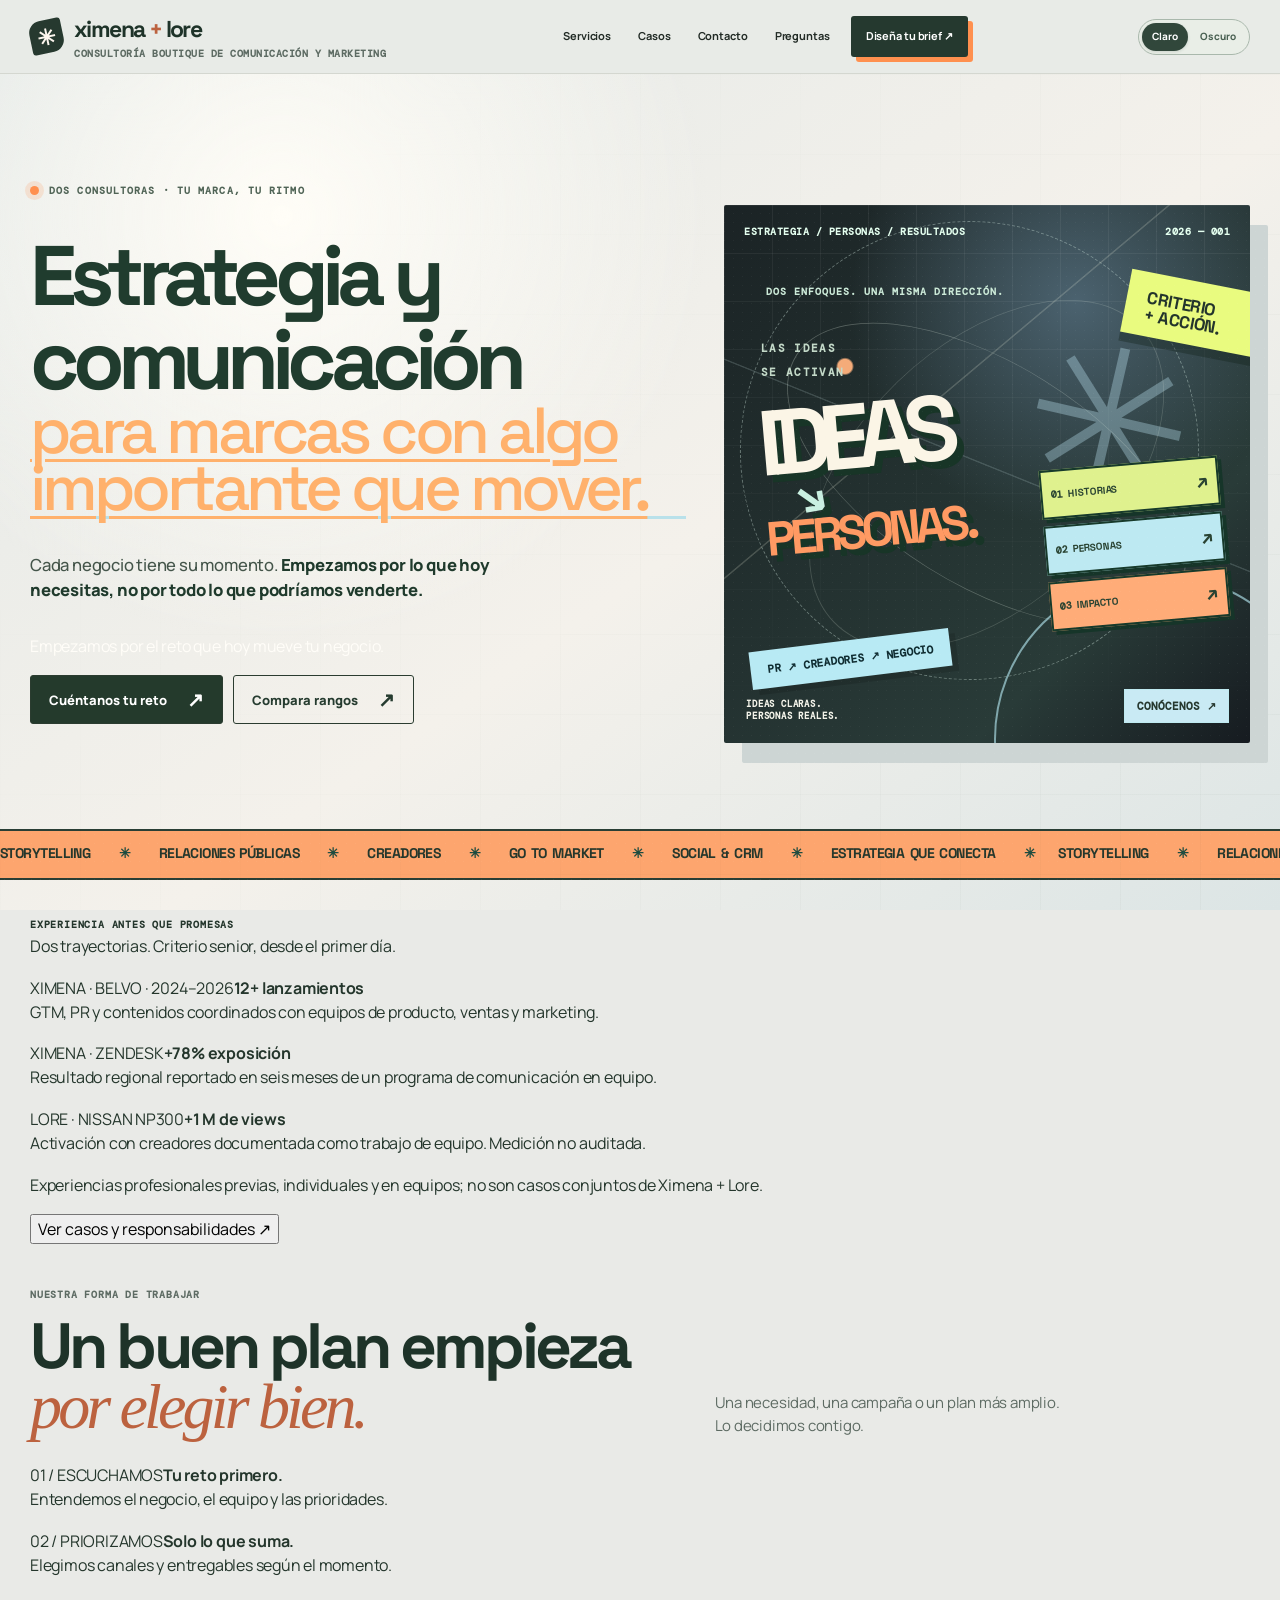
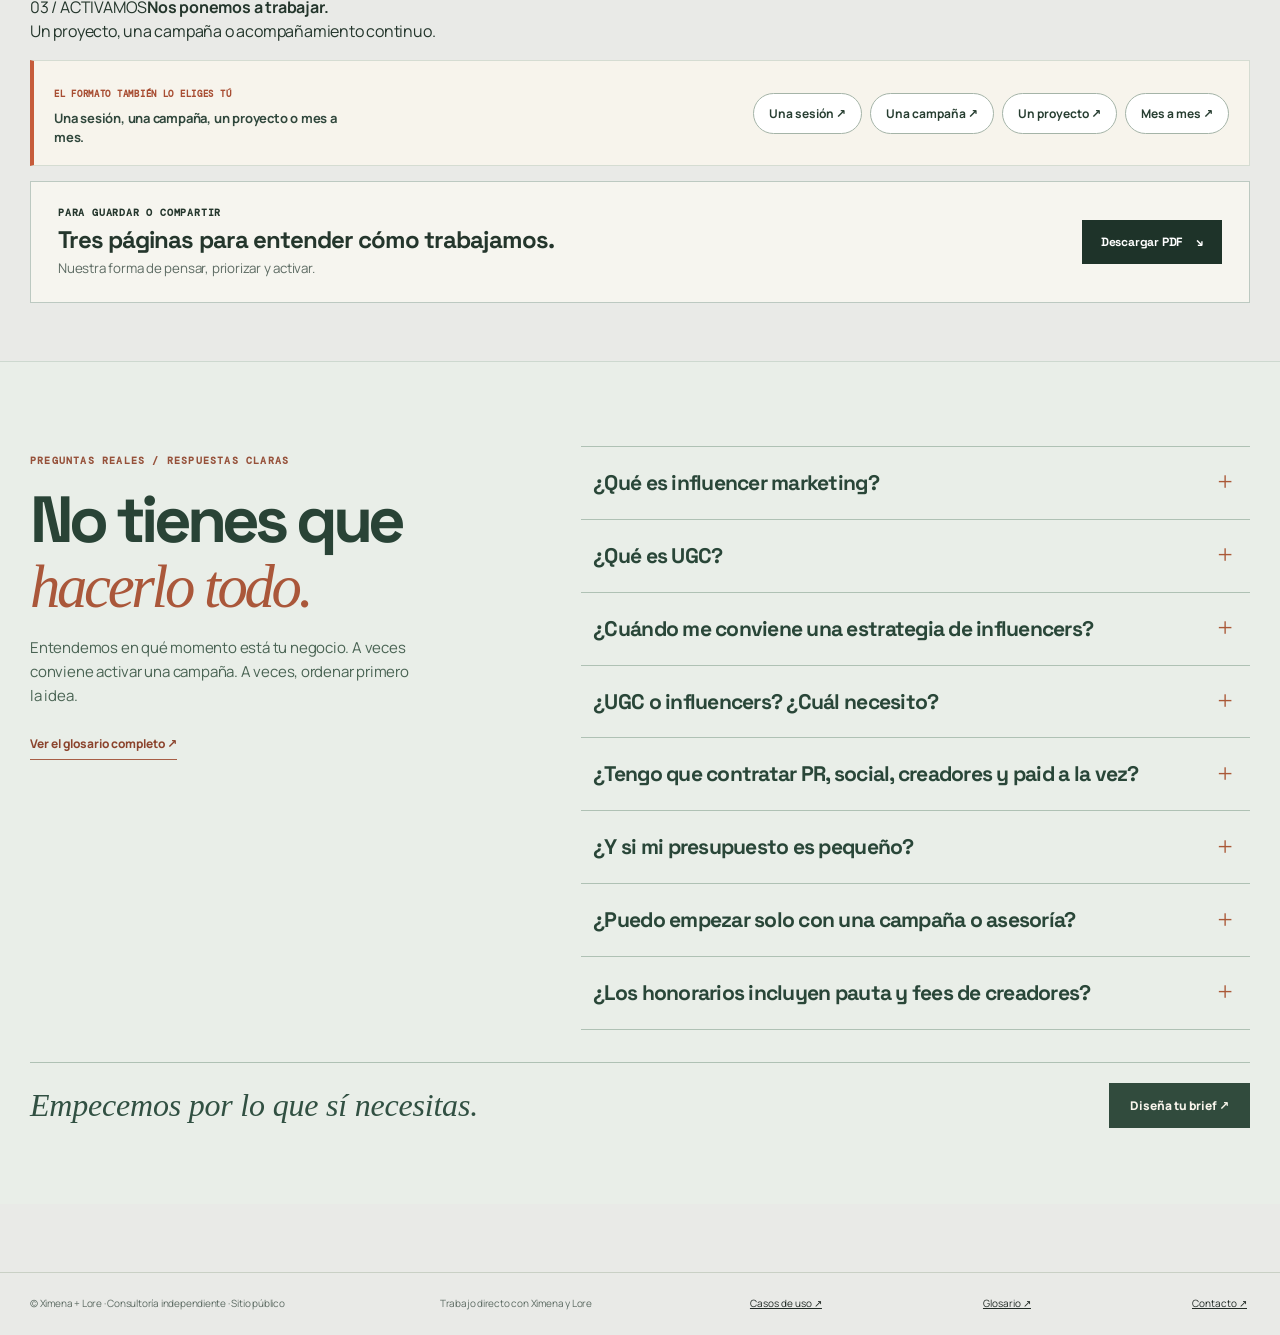
==== commit 1dd7bded: "Focus home offer, simplify CTA paths and contact, align estimate gating, show proofs, remove founder" ====
--- a/index.html
+++ b/index.html
@@ -749,7 +749,7 @@
 @media(max-width:850px){.xl19-teaser-card .xl21-why{min-height:0}}
 @media(max-width:620px){.xl19-teaser-card{padding:17px 15px}.xl19-teaser-card h5{font-size:27px;margin:6px 0 10px}.xl19-teaser-card .xl20-teaser-price{font-size:30px}.xl19-teaser-card .xl21-why{font-size:12px;margin-bottom:12px}.xl19-teaser-card .xl21-includes-label{padding-top:10px}.xl21-includes li{font-size:12px}.xl21-how-priced{grid-template-columns:1fr;gap:5px;margin-top:12px}.xl19-teaser-cta{padding:15px}}
 </style>
-<link rel="stylesheet" href="/xl-v22.css?v=23">
+<link rel="stylesheet" href="/xl-v22.css?v=24">
 <script>
 (function(){
   try{if(sessionStorage.getItem('xl18_brief_email_submitted')==='1'){document.documentElement.classList.add('xl18-registered')}}catch(e){}
@@ -766,54 +766,61 @@
     </button>
     <button class="hamburger" id="menu-toggle" type="button" aria-expanded="false" aria-controls="main-nav">Menú ☰</button>
     <nav class="main-nav" id="main-nav" aria-label="Navegación principal">
-      <button class="nav-btn" data-nav="inicio" aria-current="page">Inicio</button>
-      <button class="nav-btn" data-nav="problemas">Tu reto</button>
-      <button class="nav-btn" data-nav="servicios">Qué hacemos</button>
-      <button class="nav-btn" data-nav="glosario">Glosario</button>
-      <button class="nav-btn" data-nav="usos">Casos de uso</button><button class="nav-btn" data-nav="experiencia">Experiencia</button>
-      <button class="nav-btn" data-nav="ecosistema">Nuestro método</button><button class="nav-btn" data-nav="nosotras">Nosotras</button>
-      <button class="nav-btn" data-nav="contacto">Contacto</button>
-      <button class="nav-btn nav-cta" data-nav="diagnostico">Arma tu plan ↗</button>
+      <button class="nav-btn" type="button" data-nav="servicios">Servicios</button>
+      <button class="nav-btn" type="button" data-nav="experiencia">Casos</button>
+      <button class="nav-btn" type="button" data-nav="ecosistema">Método</button>
+      <button class="nav-btn" type="button" data-nav="nosotras">Nosotras</button>
+      <button class="nav-btn" type="button" data-nav="contacto">Contacto</button>
+      <button class="nav-btn nav-cta" type="button" data-nav="diagnostico">Diseña tu brief ↗</button>
     </nav><div class="header-mini-cta"><button type="button" data-nav="contacto" aria-label="Contactar a Ximena y Lore">Hablemos ↗</button></div>
   </div>
-</header><aside class="desktop-action-dock" aria-label="Contactar y diseñar un brief"><button type="button" data-nav="contacto">Hablemos ↗</button><button type="button" data-nav="diagnostico">Diseña tu brief ✳</button><a href="https://wa.me/message/QT5HK2GFRU4UG1" target="_blank" rel="noopener noreferrer" class="wa-dock-link" aria-label="WhatsApp Business">WhatsApp ↗</a></aside><div class="mobile-contact-dock" aria-label="Accesos directos"><button type="button" data-nav="contacto">Hablemos ↗</button><button type="button" data-nav="diagnostico">Arma tu plan ✳</button></div>
+</header>
 <main id="contenido" tabindex="-1">
   <section class="view view-home" id="inicio" data-view="inicio" aria-labelledby="home-title">
     <div class="hero-stage neo-hero">
   <div class="container neo-hero-grid">
     <div class="neo-hero-copy">
       <div class="neo-kicker"><span class="pulse-dot" aria-hidden="true"></span> DOS CONSULTORAS · TU MARCA, TU RITMO</div>
-      <h1 id="home-title" class="neo-display">Que tu marca<br><span class="neo-type-ital">conecte.</span> <span class="neo-line3">Y <em>tenga impacto.</em></span></h1>
-      <p class="neo-lede">Cada negocio tiene su momento. <strong>Empezamos por lo que hoy necesitas, no por todo lo que podríamos venderte.</strong></p>
-      <div class="neo-buttons"><button type="button" class="neo-btn neo-btn-dark" data-nav="problemas">Cuéntanos qué necesitas <span>↗</span></button><button type="button" class="neo-btn neo-btn-line" data-nav="diagnostico">Diseña tu brief <span>↗</span></button><button type="button" class="neo-text-link" data-nav="contacto">O hablemos directamente ↗</button></div><button type="button" class="xl20-hero-price" data-nav="diagnostico"><span aria-hidden="true">◎</span> Explora estimaciones sin dejar tu correo <b>↗</b></button>
+      <h1 id="home-title" class="neo-display">Estrategia y comunicación <em>para marcas con algo importante que mover.</em></h1>
+      <p class="neo-lede">PR, contenido, creadores y go-to-market para equipos B2B y marcas de consumo. <strong>Definimos qué decir, a quién llegar y cómo ponerlo en marcha.</strong></p><p class="xl24-hero-note">Empezamos por el reto que hoy mueve tu negocio.</p>
+      <div class="neo-buttons"><button type="button" class="neo-btn neo-btn-dark" data-nav="contacto">Cuéntanos tu reto <span aria-hidden="true">↗</span></button><button type="button" class="neo-btn neo-btn-line" data-nav="diagnostico">Compara rangos <span aria-hidden="true">↗</span></button></div>
       
     </div>
     <div class="neo-canvas" aria-label="Diagrama tipográfico de estrategia, personas y conexiones, sin fotografías">
       <div class="neo-gridlines" aria-hidden="true"></div>
-      <div class="neo-canvas-top"><span>CONNECTION SYSTEM / 001</span><span>001 — 2026</span></div>
+      <div class="neo-canvas-top"><span>ESTRATEGIA / PERSONAS / RESULTADOS</span><span>2026 — 001</span></div>
       <div class="signal-stage" aria-label="Conectar mensajes, personas y oportunidades">
       <div class="signal-trace" aria-hidden="true"></div>
-      <span class="signal-index">SYSTEM / 001 — CONNECTION IS THE STRATEGY</span>
-      <div class="signal-heading"><small>GOOD STORIES<br>MOVE PEOPLE</small><strong><span class="signal-idea">IDEAS</span><span class="signal-arrow">↘</span><em class="signal-personas">PERSONAS.</em></strong></div>
+      <span class="signal-index">DOS ENFOQUES. UNA MISMA DIRECCIÓN.</span>
+      <div class="signal-heading"><small>LAS IDEAS<br>SE ACTIVAN</small><strong><span class="signal-idea">IDEAS</span><span class="signal-arrow">↘</span><em class="signal-personas">PERSONAS.</em></strong></div>
       <div class="signal-route" aria-label="Tres caminos para conectar"><button type="button" data-nav="servicios" class="signal-route-one"><b>01</b> HISTORIAS <span>↗</span></button><button type="button" data-nav="usos" class="signal-route-two"><b>02</b> PERSONAS <span>↗</span></button><button type="button" data-nav="ecosistema" class="signal-route-three"><b>03</b> IMPACTO <span>↗</span></button></div>
       <span class="signal-asterisk" aria-hidden="true">✳</span>
     </div>
       <div class="neo-orbit neo-orbit-one" aria-hidden="true"></div><div class="neo-orbit neo-orbit-two" aria-hidden="true"></div>
-      <div class="neo-sticker neo-sticker-orange">STRATEGY<br>WITH<br>PEOPLE.</div>
-      <div class="neo-pill neo-pill-sky">PR ↗ CULTURE ↗ BUSINESS</div>
+      <div class="neo-sticker neo-sticker-orange">CRITERIO<br>+ ACCIÓN.</div>
+      <div class="neo-pill neo-pill-sky">PR ↗ CREADORES ↗ NEGOCIO</div>
       <div class="neo-mark" aria-hidden="true">✳</div>
-      <div class="neo-canvas-footer"><span>NO CAPAS EXTRA.<br>CONVERSACIÓN DIRECTA.</span><button type="button" data-nav="nosotras">CONÓCENOS ↗</button></div>
+      <div class="neo-canvas-footer"><span>IDEAS CLARAS.<br>PERSONAS REALES.</span><button type="button" data-nav="nosotras">CONÓCENOS ↗</button></div>
     </div>
   </div>
   <div class="neo-ticker" aria-label="Nuestras áreas de trabajo"><div class="ticker-track" aria-hidden="true"><div class="ticker-run">STORYTELLING <span>✳</span> RELACIONES PÚBLICAS <span>✳</span> CREADORES <span>✳</span> GO TO MARKET <span>✳</span> SOCIAL & CRM <span>✳</span> ESTRATEGIA QUE CONECTA <span>✳</span></div><div class="ticker-run">STORYTELLING <span>✳</span> RELACIONES PÚBLICAS <span>✳</span> CREADORES <span>✳</span> GO TO MARKET <span>✳</span> SOCIAL & CRM <span>✳</span> ESTRATEGIA QUE CONECTA <span>✳</span></div></div><span class="sr-only">Storytelling, relaciones públicas, creadores, go to market, social, CRM y estrategia.</span></div>
 </div>
-<div class="container v15-journey" aria-label="Tres pasos para empezar">
-  <div class="v15-journey-head"><span class="overline muted">TÚ DECIDES POR DÓNDE EMPEZAR</span><h2>Empezamos <em>donde tú quieras.</em></h2><p>Una necesidad, una campaña o un plan más amplio. Lo decidimos contigo.</p></div>
-  <div class="v15-route-grid">
-   <button type="button" data-nav="problemas" class="v15-route"><span>01 / ENTENDER</span><strong>¿Qué quieres cambiar?</strong><small>Cuéntanos qué quieres resolver.</small><b>Explorar mi reto ↗</b></button>
-   <button type="button" data-nav="servicios" class="v15-route"><span>02 / ELEGIR</span><strong>¿Sabes qué necesitas?</strong><small>Activa solo lo que te ayude hoy.</small><b>Ver disciplinas ↗</b></button>
-   <button type="button" data-nav="diagnostico" class="v15-route v15-route-accent"><span>03 / COMPARAR</span><strong>¿Cuánto podría invertir?</strong><small>Explora tres alcances orientativos.</small><b>Diseñar mi presupuesto ↗</b></button>
-  </div> <div class="xl19-formats" aria-label="Elige cómo quieres trabajar">
+<section class="xl24-home-proof" aria-label="Experiencia profesional que respalda nuestro trabajo"><div class="container">
+  <div class="xl24-home-proof-title"><span class="overline">EXPERIENCIA ANTES QUE PROMESAS</span><p>Dos trayectorias. Criterio senior, desde el primer día.</p></div>
+  <div class="xl24-home-proof-grid">
+    <article><span>XIMENA · BELVO · 2024–2026</span><strong>12+ lanzamientos</strong><p>GTM, PR y contenidos coordinados con equipos de producto, ventas y marketing.</p></article>
+    <article><span>XIMENA · ZENDESK</span><strong>+78% exposición</strong><p>Resultado regional reportado en seis meses de un programa de comunicación en equipo.</p></article>
+    <article><span>LORE · NISSAN NP300</span><strong>+1 M de views</strong><p>Activación con creadores documentada como trabajo de equipo. Medición no auditada.</p></article>
+  </div><p class="xl24-proof-caption">Experiencias profesionales previas, individuales y en equipos; no son casos conjuntos de Ximena + Lore.</p>
+  <button class="xl24-proof-cta" type="button" data-nav="experiencia">Ver casos y responsabilidades ↗</button>
+</div></section>
+<div class="container v15-journey" aria-label="Cómo trabajamos">
+  <div class="v15-journey-head"><span class="overline muted">NUESTRA FORMA DE TRABAJAR</span><h2>Un buen plan empieza <em>por elegir bien.</em></h2><p>Desde una idea puntual hasta una estrategia completa, con el alcance que necesitas.</p></div>
+  <div class="xl24-how-grid" aria-label="Tres pasos de nuestro enfoque">
+  <article><span>01 / ESCUCHAMOS</span><strong>Tu reto primero.</strong><p>Entendemos el negocio, el equipo y las prioridades.</p></article>
+  <article><span>02 / PRIORIZAMOS</span><strong>Solo lo que suma.</strong><p>Elegimos canales y entregables según el momento.</p></article>
+  <article><span>03 / ACTIVAMOS</span><strong>Nos ponemos a trabajar.</strong><p>Un proyecto, una campaña o acompañamiento continuo.</p></article>
+ </div> <div class="xl19-formats" aria-label="Elige cómo quieres trabajar">
  <div class="xl19-formats-copy"><span class="overline">EL FORMATO TAMBIÉN LO ELIGES TÚ</span><p>Una sesión, una campaña, un proyecto o mes a mes.</p></div>
  <div class="xl19-format-choices" role="group" aria-label="Abrir el brief con este formato">
   <button type="button" data-quick-format="advisory">Una sesión ↗</button>
@@ -890,16 +897,16 @@
       <div class="needs-summary" id="needs-summary" aria-live="polite"><span id="needs-summary-text">Sin necesidades seleccionadas todavía.</span><button type="button" id="needs-to-quote" class="pill deep">Crear un brief con mi selección ↗</button></div><div class="use-layout"><div class="use-grid" id="use-grid"></div><article class="use-detail" id="use-detail" aria-live="polite"><span class="overline" id="use-label"></span><div class="use-signal">✳ / UNA MANERA DE ABORDARLO</div><h3 id="use-title"></h3><p id="use-body"></p><div id="use-selected-tags" class="selected-tags"></div><div class="use-media-wrap"><div class="use-media-graphic" id="use-media-graphic" aria-hidden="true"><span>ARCHIVO DE PRUEBAS</span><strong id="use-media-graphic-title">Una historia con contexto</strong><i>↗</i></div><img id="use-media" alt="" loading="lazy"/><div class="use-media-caption" id="use-media-caption"></div></div><div class="use-mini" id="use-steps"></div><div class="use-proof"><span>REFERENCIA DE EXPERIENCIA PROFESIONAL PREVIA</span><p id="use-proof"></p></div><div class="use-actions"><button class="pill cream" id="use-to-case" type="button">Ver trayectoria ↗</button><button class="pill outline-light" id="use-to-proof" type="button">Ver la prueba ↗</button><button class="pill primary" id="use-to-quote" type="button">Explorar mi proyecto ↗</button></div></article></div>
       <div class="archive-head"><div><span class="overline muted">04 / Archivo visual</span><h3>El trabajo, <em>en contexto.</em></h3></div><p>Una selección de prensa, entrevistas, proyectos y contenido del portafolio público de Ximena. El caso Nissan de Lore se presenta con datos y atribución; faltan sus fotos originales para incorporarlo visualmente.</p></div>
       <div id="visual-archive" class="visual-archive"></div><button class="archive-toggle pill" type="button" id="archive-toggle" aria-expanded="false">Ver más piezas del archivo ↗</button>
-      <p class="use-disclaimer">Los casos de uso son escenarios ilustrativos, no promesas de resultados. Las imágenes y cifras documentan experiencia profesional anterior, en equipos o de forma individual. No representan proyectos realizados conjuntamente por la nueva consultoría.</p>
+      <p class="use-disclaimer">Escenarios ilustrativos para entender enfoques posibles. Las referencias de experiencia previa se contextualizan en Casos.</p>
     </div>
   </section>
 
   <section class="view" id="experiencia" data-view="experiencia" aria-labelledby="experience-title" hidden>
     <div class="container">
-      <div class="page-head"><div><span class="overline muted">03 / Trayectorias reales</span><h2 class="display" id="experience-title">Experiencia que<br><span class="accent">se puede contar.</span></h2></div><p>Resultados de empleos y colaboraciones anteriores de cada fundadora. No se presentan como clientes ni logros conjuntos de esta nueva consultoría.</p></div>
+      <div class="page-head"><div><span class="overline muted">03 / Trayectorias reales</span><h2 class="display" id="experience-title">Experiencia que<br><span class="accent">se puede contar.</span></h2></div><p>Retos, responsabilidades y resultados de las trayectorias de Ximena y Lore.</p></div>
       <div class="evidence-frame" aria-live="polite"><article class="case-story"><div class="overline" id="case-owner"></div><h3 id="case-title"></h3><p id="case-challenge"></p><p id="case-intervention"></p><div class="case-meta" id="case-caveat"></div></article><aside class="case-stat"><div class="case-tag">Dato documentado en credenciales</div><div><strong id="case-stat"></strong><div class="case-stat-caption" id="case-stat-caption"></div></div><div class="case-tag" id="case-footer"></div></aside></div>
       <div class="case-extra"><button class="pill deep" type="button" id="case-open">Conocer el caso en detalle ↗</button><span>Una experiencia previa, explicada con contexto.</span></div><div class="case-navigation"><div class="case-tabs" id="case-tabs" aria-label="Seleccionar experiencia"></div><div class="case-arrows"><button class="square-btn" id="case-prev" aria-label="Caso anterior">←</button><button class="square-btn" id="case-next" aria-label="Caso siguiente">→</button></div></div>
-      <p class="case-warning">Nota: las métricas reportadas en las credenciales pertenecen a funciones y equipos de trayectorias individuales; no garantizan resultados ni prueban causalidad exclusiva. Las propuestas comerciales para prospectos no se publican como casos completados.</p>
+      <p class="case-warning">Casos de trayectorias individuales anteriores; no son proyectos conjuntos de Ximena + Lore. Las métricas corresponden a los equipos y periodos indicados.</p>
       <section class="proof-numbers" aria-label="Resultados documentados de experiencia previa"><div class="proof-numbers-head"><span class="overline muted">RESULTADOS / CON PERIODO, DENOMINADOR Y ATRIBUCIÓN</span><h3>Lo que hemos hecho <em>en la práctica.</em></h3><p>Dos trayectorias con resultados y responsabilidades distintas. Aquí mostramos ejemplos que ayudan a imaginar el trabajo, no promesas de rendimiento.</p></div><div class="proof-metrics proof-metrics-v09">
   <article><div class="proof-owner">XIMENA / BELVO</div><strong>12+ lanzamientos</strong><span>De producto, alianzas y nuevas propuestas al mercado</span><small>Trabajo en un programa integrado con equipos de Producto, Ventas y Marketing · 2024–26</small></article>
   <article><div class="proof-owner">XIMENA / ZENDESK</div><strong>6 mercados</strong><span>Una narrativa global adaptada a cada mercado</span><small>Coordinación de PR regional; el programa reportó +78% de exposición en seis meses</small></article>
@@ -919,11 +926,11 @@
   </section>
 
   <section class="view" id="nosotras" data-view="nosotras" aria-labelledby="founders-title" hidden>
-    <div class="container"><div class="page-head"><div><span class="overline muted">04 / La dupla</span><h2 class="display" id="founders-title">Dos perspectivas.<br><span class="accent">Cerca del trabajo.</span></h2></div><p>Hablas directamente con las especialistas que piensan el plan y trabajan en él. Nos adaptamos a lo que ya tienes; no llegamos con una agencia entera que pagar.</p></div>
+    <div class="container"><div class="page-head"><div><span class="overline muted">04 / La dupla</span><h2 class="display" id="founders-title">Dos perspectivas.<br><span class="accent">Cerca del trabajo.</span></h2></div><p>Las dos participamos directamente en el criterio, la planificación y el trabajo.</p></div>
       <div class="v15-sheet-about"><div><strong>¿Quieres conocernos en tres páginas?</strong><p>La lógica earned/owned/paid, nuestras especialidades y cómo decidimos qué activar.</p></div><a href="#" data-download-sheet download="Ximena-Lore-Credenciales.pdf">Descargar credenciales PDF ↓</a></div>
       <div class="founder-grid">
-        <article class="founder-card"><div class="founder-photo"><img src="[data-uri]" alt="Retrato de Ximena Aguirre" width="640" height="740" loading="lazy"><div class="stamp">Ximena</div></div><div class="founder-info"><div class="overline">Consultora senior · estrategia y ejecución</div><h3>Ximena<br>Aguirre</h3><p>Entiende el negocio, encuentra la narrativa y convierte un mensaje en reputación, lanzamientos y conversaciones útiles.</p><strong>PR · comunicación · reputación · GTM · eventos · contenido</strong></div></article>
-        <article class="founder-card"><div class="founder-photo"><img src="[data-uri]" alt="Retrato de Lorena Aguirre, directora de creators y marketing digital" width="640" height="740" loading="lazy"/><div class="stamp">Lore</div></div><div class="founder-info"><div class="overline">Especialista · estrategia y ejecución</div><h3>Lorena<br>(Lore) Aguirre</h3><p>Ha trabajado más de tres años en Ignition Key Agency, liderando equipos y programas con creadores. Aporta estrategia de talento, contenido y ejecución digital; el caso Nissan NP300 documenta una activación de equipo.</p><strong>Creators · influencer marketing · UGC · social · campañas</strong><div class="lore-source"><a href="https://es.linkedin.com/posts/lorena-aguirre-05586216a_cierro-una-etapa-muy-importante-para-m%C3%AD-activity-7497828788769193984-0Qp5" target="_blank" rel="noopener noreferrer">Trayectoria pública de Lore ↗</a></div></div></article>
+        <article class="founder-card"><div class="xl24-founder-art xl24-founder-art-xime" role="img" aria-label="Firma gráfica editorial de Ximena: especialidades que se conectan, sin retratos"><span class="xl24-art-index">DOS MIRADAS / UNA MARCA</span><div class="xl24-art-trace"><i></i><i></i></div><strong>NARRATIVA<small>×</small>NEGOCIO</strong><span class="xl24-art-foot">ESTRATEGIA × EJECUCIÓN</span></div><div class="founder-info"><div class="overline">Consultora senior · estrategia y ejecución</div><h3>Ximena<br>Aguirre</h3><p>Entiende el negocio, encuentra la narrativa y convierte un mensaje en reputación, lanzamientos y conversaciones útiles.</p><strong>PR · comunicación · reputación · GTM · eventos · contenido</strong></div></article>
+        <article class="founder-card"><div class="xl24-founder-art xl24-founder-art-lore" role="img" aria-label="Firma gráfica editorial de Lore: especialidades que se conectan, sin retratos"><span class="xl24-art-index">DOS MIRADAS / UNA MARCA</span><div class="xl24-art-trace"><i></i><i></i></div><strong>CREADORES<small>×</small>CULTURA</strong><span class="xl24-art-foot">ESTRATEGIA × EJECUCIÓN</span></div><div class="founder-info"><div class="overline">Especialista · estrategia y ejecución</div><h3>Lorena<br>(Lore) Aguirre</h3><p>Conecta marcas con creadores y comunidades. Aporta estrategia de influencer marketing, UGC y ejecución digital, desde la idea hasta la activación.</p><strong>Creators · influencer marketing · UGC · social · campañas</strong><div class="lore-source"><a href="https://es.linkedin.com/posts/lorena-aguirre-05586216a_cierro-una-etapa-muy-importante-para-m%C3%AD-activity-7497828788769193984-0Qp5" target="_blank" rel="noopener noreferrer">Trayectoria pública de Lore ↗</a></div></div></article>
       </div>
       <div class="founder-summary"><strong>Un equipo, dos especialidades.</strong><span>Ximena aporta cerca de 10 años en Marketing & Communications; Lore, 5+ años en marketing digital e influencer marketing. Ambas participan con criterio estratégico y ejecución. Sumamos especialistas externos únicamente cuando el alcance lo exige.</span></div>
       <div style="margin-top:22px;display:flex;gap:8px;flex-wrap:wrap"><button class="pill primary" data-nav="contacto">Conócenos en una conversación ↗</button><button class="pill" data-nav="experiencia">Ver experiencia previa →</button></div>
@@ -931,10 +938,10 @@
   </section>
 
   <section class="view quote-screen" id="diagnostico" data-view="diagnostico" aria-labelledby="quote-title" hidden>
-    <div class="container"><div class="page-head"><div><span class="overline muted">05 / Diagnóstico & exploración de alcance</span><h2 class="display" id="quote-title">Diseña un primer<br><span class="accent">punto de partida.</span></h2></div><p>Cuéntanos qué tienes en mente. Puedes empezar con algo pequeño, una campaña o un acompañamiento mensual. Explora tres formas de hacerlo, con estimaciones visibles desde el principio. Si te gusta alguna, compartes tu email y aterrizamos juntos los entregables. Tú decides cómo seguir.</p></div>
+    <div class="container"><div class="page-head"><div><span class="overline muted">05 / Diagnóstico & exploración de alcance</span><h2 class="display" id="quote-title">Diseña un primer<br><span class="accent">punto de partida.</span></h2></div><p>Compara tres rangos sin correo. Si quieres abrir el desglose de entregables y responsabilidades, podrás compartir tu email para continuar con tu proyecto.</p></div>
       <div class="quote-layout">
 <div class="quote-panel">
-          <div class="step-track" aria-label="Etapas del diagnóstico"><button data-step-jump="1" aria-current="step">01 · Momento</button><button data-step-jump="2">02 · Disciplinas</button><button data-step-jump="3">03 · Primera vista</button><button data-step-jump="4">04 · El detalle</button></div>
+          <div class="step-track" aria-label="Etapas del diagnóstico"><button data-step-jump="1" aria-current="step">01 · Momento</button><button data-step-jump="2">02 · Disciplinas</button><button data-step-jump="3">03 · Rangos</button><button data-step-jump="4">04 · Desglose</button></div>
           <form id="quote-form" novalidate>
             <div class="wizard-step" data-step="1"><div class="overline muted">Paso 01 / Tu momento</div><h3>¿Cómo imaginas trabajar con nosotras?</h3><p>No hay una respuesta correcta: puedes empezar por una sesión o trabajar por meses. Y cambiar de idea después.</p>
               <div class="option-grid">
@@ -946,34 +953,36 @@
               <label class="field"><span class="label">¿Qué necesita cambiar? <span class="muted">(opcional)</span></span><textarea name="goal" id="goal" maxlength="700" placeholder="Ej.: tenemos un producto nuevo, pero no sabemos cómo explicarlo..."></textarea></label>
               <p class="micro muted">Un problema claro es más útil que una lista larga de canales.</p>
             </div>
-            <div class="wizard-step" data-step="2" hidden><div class="overline muted">Paso 02 / Qué activar</div><h3>¿Qué disciplinas te interesan?</h3><p>Marca lo que te interesa. Una sola disciplina es suficiente; si necesitas combinar varias, lo vemos. Siempre puedes cambiar la selección.</p><div class="option-grid" id="quote-services"></div>
+            <div class="wizard-step" data-step="2" hidden><div class="overline muted">Paso 02 / Qué activar</div><h3>¿Qué te interesa activar?</h3><p>Selecciona lo que tienes en mente. Puedes dejarlo abierto.</p><div class="option-grid" id="quote-services"></div>
               <label class="field"><span class="label">Público principal <span class="muted">(opcional)</span></span><select name="stakeholders" id="stakeholders"><option value="">Por definir</option><option value="Clientes / consumidores">Clientes / consumidores</option><option value="Empresas / compradores B2B">Empresas / compradores B2B</option><option value="Medios / opinión pública">Medios / opinión pública</option><option value="Talento / comunidad digital">Talento / comunidad digital</option><option value="Empleados / liderazgo interno">Empleados / liderazgo interno</option><option value="Inversionistas / partners">Inversionistas / partners</option></select></label>
             </div>
-            <div class="wizard-step" data-step="3" hidden><div class="overline muted">Paso 03 / Tu proyecto</div><h3>Hagamos que el plan sea viable.</h3><p>Si tienes un presupuesto en mente, escríbelo; si no, déjalo vacío. El importe de cada escenario depende del trabajo, no de cuánto nos digas que puedes gastar.</p>
-              <div class="form-row"><label class="field"><span class="label">Presupuesto en MXN <span class="muted">(opcional)</span></span><input name="budget" id="budget" type="number" min="0" max="100000000" step="1000" inputmode="numeric" placeholder="Escribe el importe, si lo tienes"><small id="budget-unit">Mensual para retainer.</small></label><label class="field"><span class="label">Duración estimada</span><select id="duration" name="duration"><option value="Por definir">Aún no sé</option><option value="1 mes">1 mes</option><option value="2–3 meses">2–3 meses</option><option value="4–6 meses">4–6 meses</option><option value="6+ meses">6+ meses</option></select></label></div>
+            <div class="wizard-step" data-step="3" hidden><div class="overline muted">Paso 03 / Primera orientación</div><h3>Compara tus opciones.</h3><p>Estos son tres rangos orientativos. Puedes afinar detalles después.</p>
+              <section class="xl19-teaser" aria-labelledby="xl19-teaser-title">
+ <div class="xl19-teaser-heading"><div><span class="overline">ALCANCES Y PRECIOS · SIN REGISTRO</span><h4 id="xl19-teaser-title">Tres maneras de hacerlo. Tú eliges.</h4><p>Los tres rangos son visibles ahora. El detalle completo se abre al compartir tu email.</p></div><span class="xl19-preview-stamp">NO ES UN PAQUETE CERRADO ✳</span></div>
+ <div class="xl19-teaser-grid" id="xl19-teaser-grid" aria-live="polite"></div>
+ <div class="xl21-how-priced"><span class="xl21-how-label">¿POR QUÉ CAMBIA LA INVERSIÓN?</span><p>Porque cambia el trabajo: las disciplinas, las piezas, el ritmo, la duración o los mercados. No porque nos digas que tienes más presupuesto. Esto es una <strong>estimación orientativa</strong>, no una cotización ni un paquete cerrado. Pauta, producción, derechos y proveedores se consideran aparte.</p></div>
+ <div class="xl22-crosslink"><strong>¿Hay términos que no te suenan?</strong><button type="button" data-nav="glosario">Descubre qué significa cada servicio y cuándo conviene ↗</button></div>
+ <button type="button" class="xl19-teaser-cta" id="xl19-unlock-cta">Ver el desglose de entregables y responsabilidades <span aria-hidden="true">↓</span></button>
+ </section>
+<details class="xl24-quote-optional"><summary>Personalizar mis rangos (opcional)</summary><div class="xl24-quote-optional-inner"><div class="form-row"><label class="field"><span class="label">Presupuesto en MXN <span class="muted">(opcional)</span></span><input name="budget" id="budget" type="number" min="0" max="100000000" step="1000" inputmode="numeric" placeholder="Escribe el importe, si lo tienes"><small id="budget-unit">Mensual para retainer.</small></label><label class="field"><span class="label">Duración estimada</span><select id="duration" name="duration"><option value="Por definir">Aún no sé</option><option value="1 mes">1 mes</option><option value="2–3 meses">2–3 meses</option><option value="4–6 meses">4–6 meses</option><option value="6+ meses">6+ meses</option></select></label></div>
               <div class="budget-quiet"><span aria-hidden="true">✳</span> Lo que puedas invertir nos ayuda a ajustar el plan, no a cobrarte más por lo mismo.</div>
               <details class="xl19-advanced"><summary>¿Quieres afinar un poco más? <span>Mercados, ritmo, fechas y producción · opcional</span></summary><div class="xl19-advanced-inner"><div class="form-row"><label class="field"><span class="label">Países o mercados</span><select id="markets" name="markets"><option value="1">1 mercado</option><option value="2">2 mercados</option><option value="3">3 o más mercados</option></select></label><label class="field"><span class="label">Intensidad esperada</span><select id="volume" name="volume"><option value="focused">Enfocada · pocos entregables</option><option value="regular">Regular · continuidad</option><option value="intensive">Intensiva · varias entregas</option></select></label></div>
               <div class="form-row"><label class="field"><span class="label">¿Requiere creators o producción externa?</span><select name="external" id="external"><option value="unknown">Por definir</option><option value="no">No por ahora</option><option value="creators">Creators, UGC o derechos</option><option value="production">Producción, eventos o especialistas</option><option value="both">Ambos</option></select></label><label class="field"><span class="label">Fecha tentativa de inicio</span><input id="start" name="start" type="date"></label></div>
               <div class="form-row"><label class="field"><span class="label">Tamaño del equipo <span class="muted">(contexto, no tarifa)</span></span><select id="team-size" name="teamSize"><option value="unknown">Prefiero no decirlo</option><option value="small">1–20 personas</option><option value="medium">21–100 personas</option><option value="large">Más de 100 personas</option></select></label><label class="field"><span class="label">Stakeholders / aprobaciones</span><select id="approvals" name="approvals"><option value="simple">Una persona o equipo pequeño</option><option value="some">Varios equipos o áreas</option><option value="complex">Múltiples países / aprobación compleja</option></select></label></div>
               <div class="form-row"><label class="field"><span class="label">Tipo de empresa / sector <span class="muted">(opcional)</span></span><input id="sector" name="sector" maxlength="100" placeholder="Ej. SaaS, retail, automotriz"></label><label class="field"><span class="label">Mercado principal <span class="muted">(opcional)</span></span><input id="market" name="market" maxlength="90" placeholder="Ej. México, España"></label></div>
-              </div></details> <section class="xl19-teaser" aria-labelledby="xl19-teaser-title">
- <div class="xl19-teaser-heading"><div><span class="overline">ALCANCES Y PRECIOS · SIN REGISTRO</span><h4 id="xl19-teaser-title">Tres maneras de hacerlo. Tú eliges.</h4><p>Compara cuánto acompañamiento, ejecución y responsabilidad necesitas. Cada tarjeta explica reuniones, entregables, KPIs y quién hace qué, además de una estimación orientativa. Puedes verla sin dejar tu correo.</p></div><span class="xl19-preview-stamp">NO ES UN PAQUETE CERRADO ✳</span></div>
- <div class="xl19-teaser-grid" id="xl19-teaser-grid" aria-live="polite"></div>
- <div class="xl21-how-priced"><span class="xl21-how-label">¿POR QUÉ CAMBIA LA INVERSIÓN?</span><p>Porque cambia el trabajo: las disciplinas, las piezas, el ritmo, la duración o los mercados. No porque nos digas que tienes más presupuesto. Esto es una <strong>estimación orientativa</strong>, no una cotización ni un paquete cerrado. Pauta, producción, derechos y proveedores se consideran aparte.</p></div>
- <div class="xl22-crosslink"><strong>¿Hay términos que no te suenan?</strong><button type="button" data-nav="glosario">Descubre qué significa cada servicio y cuándo conviene ↗</button></div>
- <button type="button" class="xl19-teaser-cta" id="xl19-unlock-cta">Ya diste el primer paso. Comparte tu email y avancemos con tu idea. <span>↓</span></button>
- </section><div class="xl18-email-checkpoint" id="xl18-email-checkpoint" aria-labelledby="xl18-email-title">
-                <div class="xl18-email-header"><span class="overline">VAMOS UN POCO MÁS ALLÁ</span><h4 id="xl18-email-title">Ya empezaste. Vamos a darle forma.</h4><p>Ya exploraste posibilidades y tienes una primera estimación. Déjanos un email para conocer tu proyecto, revisar qué te conviene de verdad y abrir el detalle de cada opción: entregas, coordinación y responsabilidades. No necesitas agendar una llamada ni contratar nada.</p></div>
-                <div class="xl18-form-shell"><iframe id="xl18-tally-frame" title="Tu email, último paso antes de ver los tres escenarios" src="https://tally.so/embed/LDDLbG?alignLeft=1&amp;hideTitle=1&amp;transparentBackground=1&amp;dynamicHeight=1" width="100%" height="525" loading="lazy" referrerpolicy="strict-origin-when-cross-origin"></iframe><p class="xl18-tally-help">Si el formulario no carga, <a href="mailto:ximena.aguirre.rdz@gmail.com">escríbenos directamente</a> y te ayudamos.</p></div>
-                <p class="xl18-email-status" id="xl18-email-status" role="status">El email se registra al pulsar «Ver mis 3 escenarios». No te suscribimos a newsletters; el permiso para recibir un recordatorio sobre este brief es opcional. <a href="/privacidad.html" target="_blank" rel="noopener noreferrer">Privacidad</a>.</p>
+              </div></details> </div></details>
+<div class="xl18-email-checkpoint" id="xl18-email-checkpoint" aria-labelledby="xl18-email-title">
+                <div class="xl18-email-header"><span class="overline">VAMOS UN POCO MÁS ALLÁ</span><h4 id="xl18-email-title">Ya empezaste. Vamos a darle forma.</h4><p>Ya puedes comparar los tres rangos. Si quieres ver el desglose de entregables y responsabilidades, comparte tu email. Lo usaremos para continuar esta conversación sobre tu proyecto.</p></div>
+                <div class="xl18-form-shell"><iframe id="xl18-tally-frame" title="Formulario para continuar con tu proyecto y ver el desglose de los escenarios" src="https://tally.so/embed/LDDLbG?alignLeft=1&amp;hideTitle=1&amp;transparentBackground=1&amp;dynamicHeight=1" width="100%" height="525" loading="lazy" referrerpolicy="strict-origin-when-cross-origin"></iframe><p class="xl18-tally-help">Si el formulario no carga, <a href="mailto:ximena.aguirre.rdz@gmail.com">escríbenos directamente</a> y te ayudamos.</p></div>
+                <p class="xl18-email-status" id="xl18-email-status" role="status">Usaremos tu correo para responder sobre este proyecto. La suscripción a novedades es opcional. <a href="/privacidad.html" target="_blank" rel="noopener noreferrer">Aviso de privacidad</a>.</p>
               </div>
-              <p class="xl18-registered-note" id="xl18-registered-note" hidden role="status">✓ Tu email está registrado. Vamos a ver los tres escenarios, con sus rangos y entregables.</p>
+              <p class="xl18-registered-note" id="xl18-registered-note" hidden role="status">✓ Continuamos con el desglose de entregables y responsabilidades.</p>
             </div>
             <div class="wizard-step" data-step="4" hidden><div class="overline muted">Paso 04 / Compara alternativas</div><h3>Tres maneras de trabajar juntas.</h3><p>Compara quién se hace cargo, cómo nos reunimos, qué producimos y cómo sabríamos si funciona. Aquí va el detalle de cada alcance y su inversión estimada. Puedes ajustar lo que quieras; no son paquetes cerrados.</p><div class="quote-estimate-hero" id="quote-estimate-hero" aria-live="polite"><div class="quote-estimate-kicker">TRES ESCENARIOS DE INVERSIÓN · SIMULACIÓN</div><div class="quote-estimate-number" id="quote-estimate-number">Tu brief está listo</div><div class="quote-estimate-unit" id="quote-estimate-unit">Según las respuestas que compartiste</div><p id="quote-estimate-copy">No es una tarifa cerrada. Hablemos para definir entregables, calendario y alcance.</p><button type="button" class="estimate-chat" id="estimate-chat">Pide tu estimación · Hablemos <span aria-hidden="true">↗</span></button></div><div class="result-intro" aria-live="polite"><strong id="recommend-title"></strong><p id="recommend-text"></p></div><div class="estimate-status" id="estimate-status" role="status"></div><div class="tier-grid" id="tier-grid"></div><div class="xl22-crosslink"><strong>¿Quieres entender mejor alguna disciplina?</strong><button type="button" data-nav="glosario">Consulta el glosario ↗</button></div><p class="exclude" id="result-exclude"></p><div class="disclaimer">Simulación exploratoria, no una tarifa oficial ni una oferta. Los importes se calculan a partir de esfuerzos de referencia provisionales y requieren validación comercial de ambas consultoras. Creators, derechos de uso, pauta, producción, viajes y especialistas externos se cotizan aparte.</div><div style="display:flex;gap:7px;flex-wrap:wrap;margin-top:14px"><button class="pill deep small-pill" type="button" id="export-summary">Exportar resumen ↓</button><button class="pill primary small-pill" type="button" id="email-summary">Compartir por email ↗</button></div><div class="quote-conversation"><span class="overline">Nada está escrito en piedra.</span><h4>¿Tenías otra cosa en mente?</h4><p>¿Quieres ajustar el alcance, negociar una alternativa o proponernos algo distinto? Hablemos.</p><button type="button" class="pill primary" id="quote-negotiate">Cuéntanos tu idea ↗</button></div></div>
             <div class="wizard-actions"><button type="button" class="pill small-pill" id="wizard-back" disabled>← Volver</button><div class="controls"><button type="reset" class="pill small-pill" id="wizard-reset">Reiniciar</button><button type="button" class="pill primary" id="wizard-next">Continuar →</button></div></div>
           </form>
         </div>
-        <aside class="quote-guide"><span class="overline">Criterio comercial · sin sorpresas</span><h3 id="guide-title">Primero el problema. Luego el plan.</h3><p id="guide-body">Podemos empezar con una sola disciplina, un proyecto específico o una conversación estratégica. No necesitas comprar una estrategia integral para hablar con nosotras.</p><div class="guide-floor"><span class="overline">Propuesta a tu medida</span><strong>Sin paquetes rígidos.</strong><small>La inversión depende del trabajo real: prioridades, personas, producción, intensidad y mercados. La propuesta se ajusta al alcance y a la capacidad disponible.</small></div><p class="guide-caption">Explora las preguntas libremente. Antes de ver los tres rangos, te pediremos un correo dentro del brief. No hay pago online ni compromiso.</p></aside>
+        <aside class="quote-guide"><span class="overline">Así se calcula</span><h3 id="guide-title">Primero el problema. Luego el plan.</h3><p id="guide-body">El alcance depende de los entregables, la duración y las personas implicadas.</p><div class="guide-floor"><sp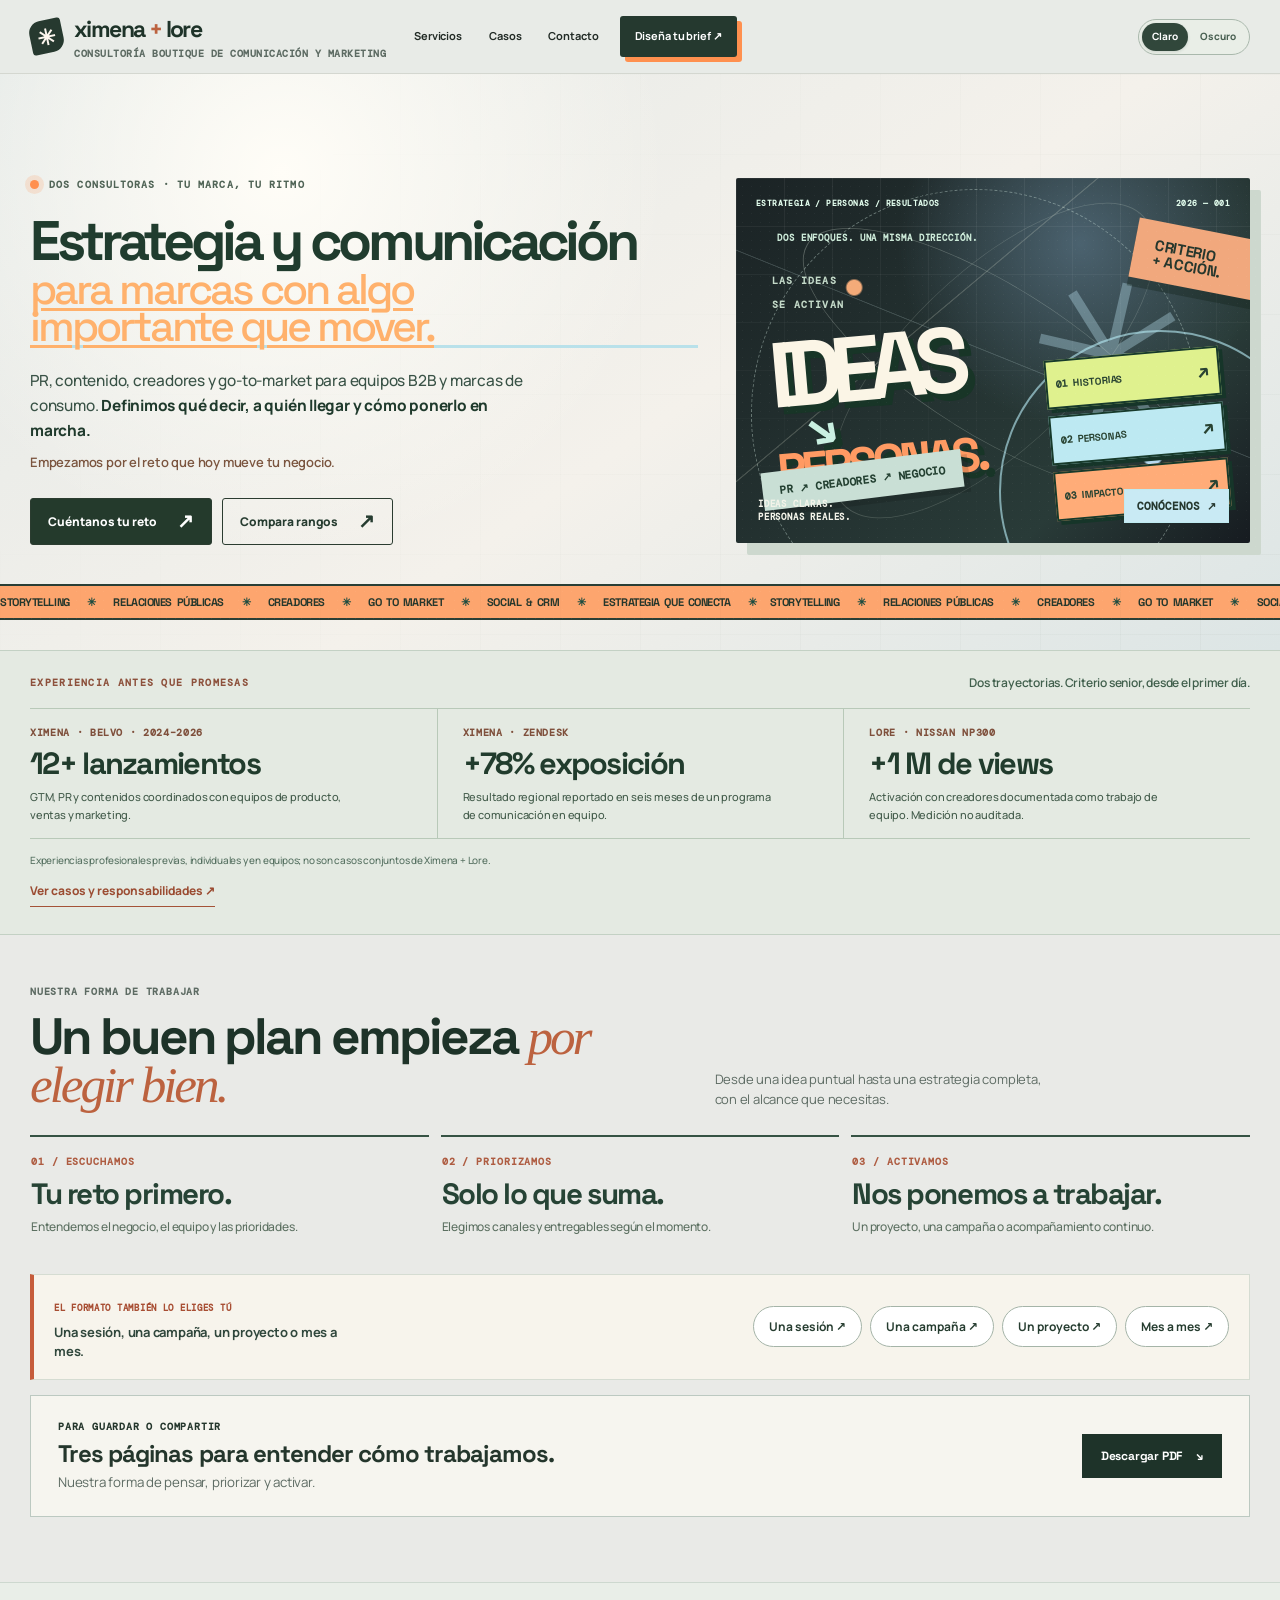
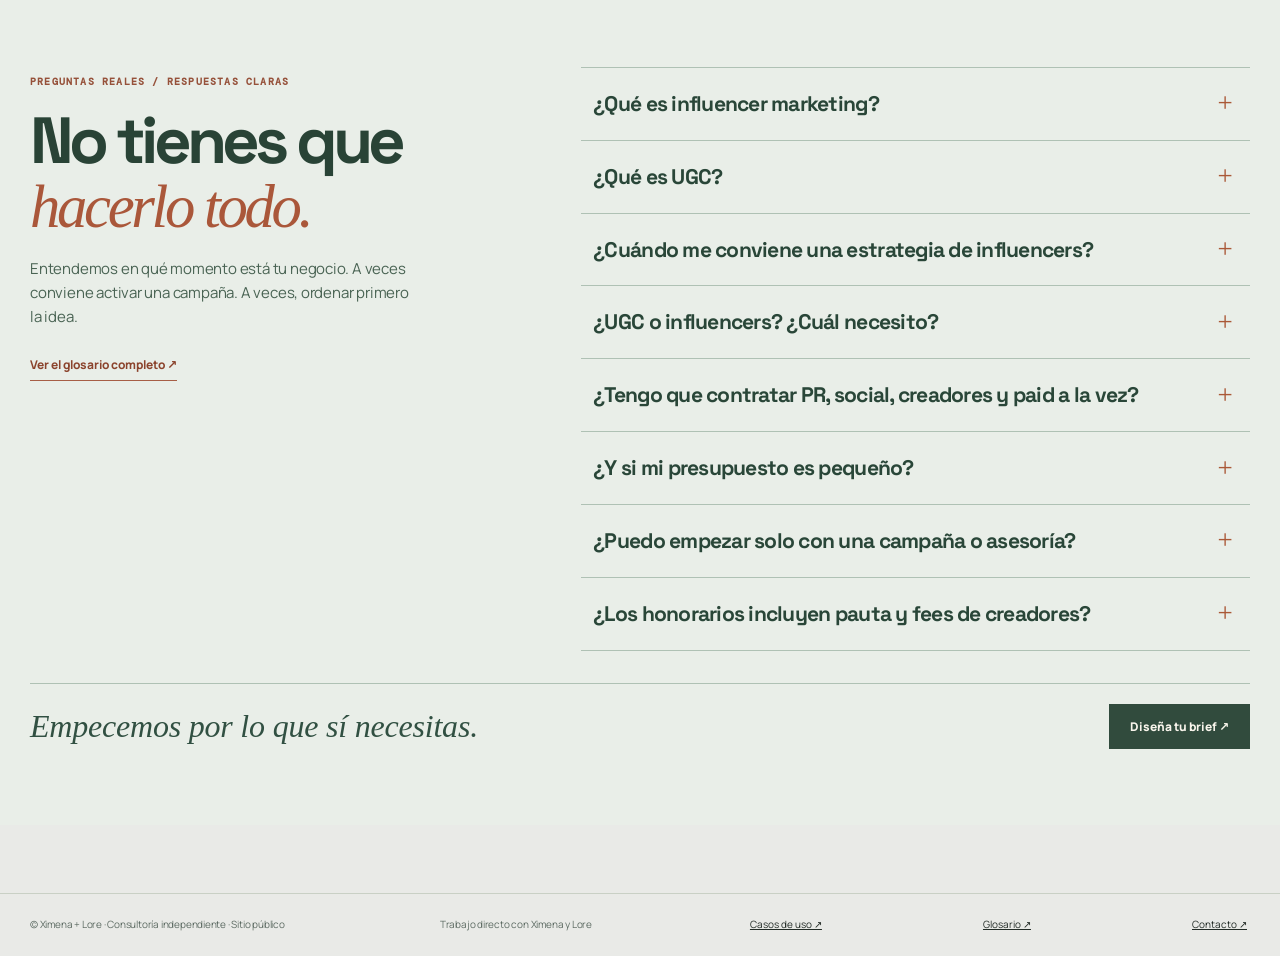
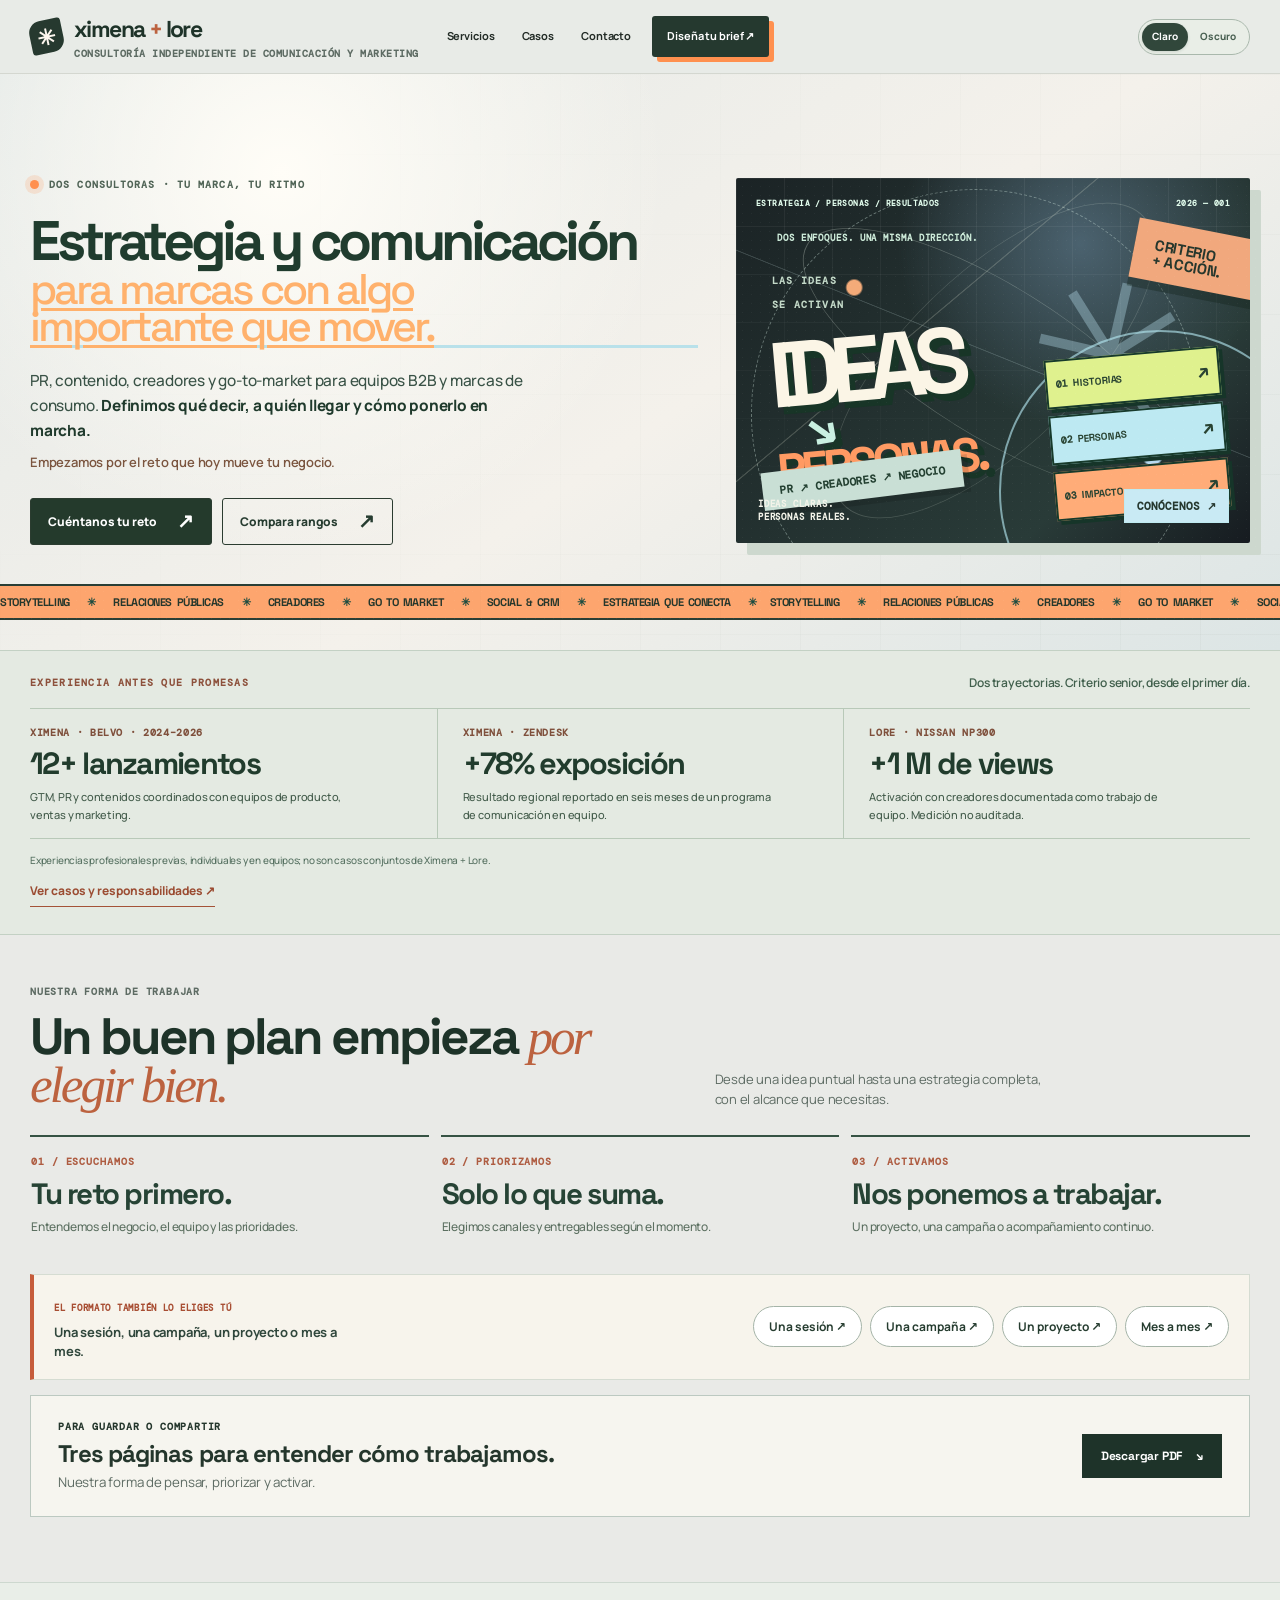
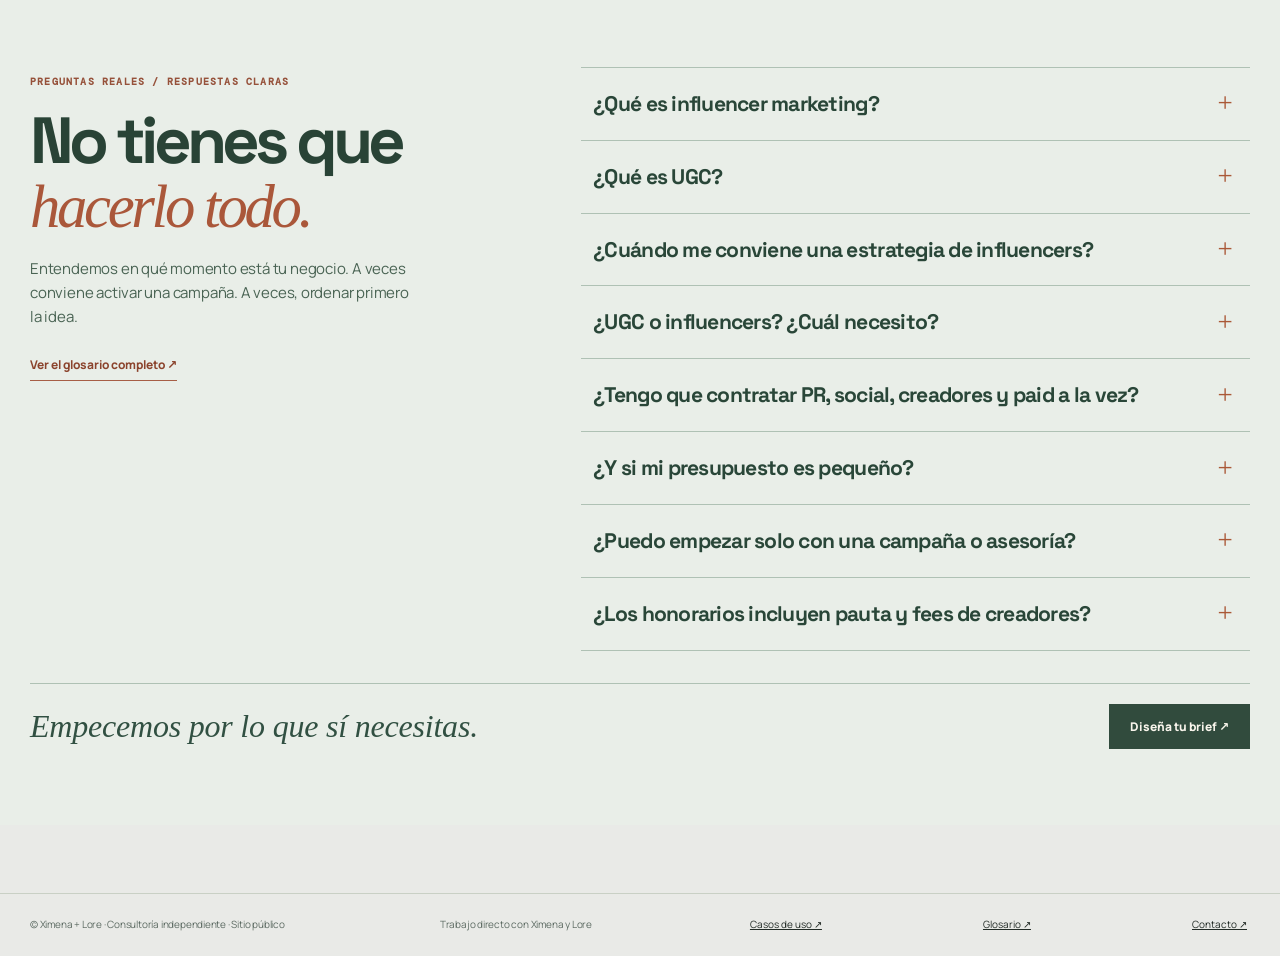
